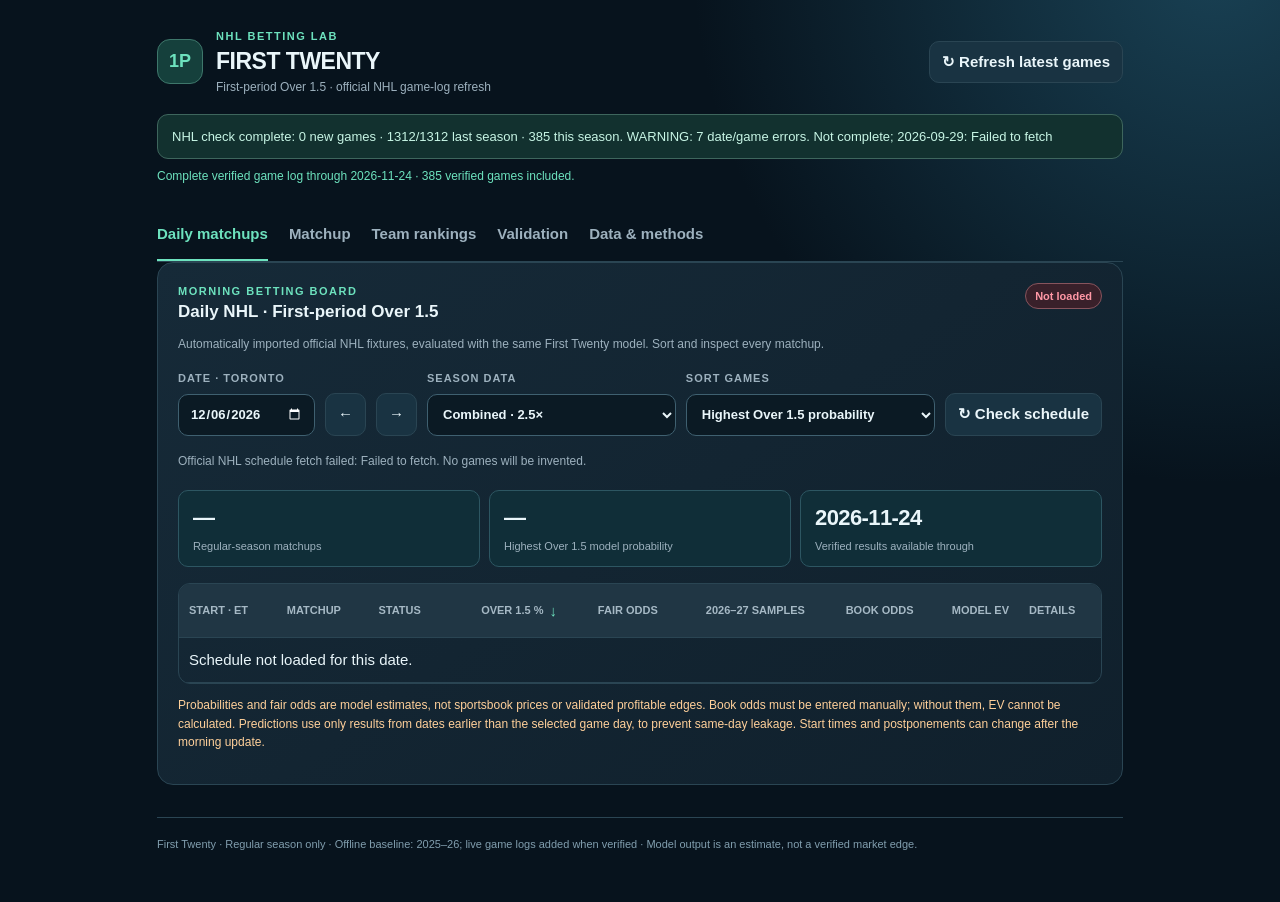
==== index.html @ 10dc9e7d "Refresh verified NHL first periods and rebuild public calculator" ====
<!doctype html><html lang="en"><head><meta charset="utf-8"><meta name="viewport" content="width=device-width,initial-scale=1"><meta name="color-scheme" content="dark"><title>First Twenty — Working NHL 1P model</title>
<style>
:root{--bg:#07131d;--panel:#142532;--panel2:#11202b;--border:#2a4553;--white:#eaf6fa;--muted:#9db1be;--mint:#6de2be;--amber:#ffd09a;--red:#ff98a6}*{box-sizing:border-box}body{margin:0;font:15px/1.5 -apple-system,BlinkMacSystemFont,Segoe UI,Arial,sans-serif;background:radial-gradient(circle at 95% -40px,#194154 0,transparent 34%),var(--bg);color:var(--white)}button,input,select{font:inherit}button{cursor:pointer}button:disabled{opacity:.5;cursor:not-allowed}.shell{max-width:1010px;margin:auto;padding:28px 22px 50px}.header{display:flex;justify-content:space-between;align-items:center;gap:16px;flex-wrap:wrap}.brand{display:flex;align-items:center;gap:13px}.mark{border:1px solid #3e776b;border-radius:13px;background:#15403c;color:var(--mint);padding:8px 11px;font-size:18px;font-weight:850}.tiny{font-size:11px;letter-spacing:1.5px;text-transform:uppercase;font-weight:750;color:var(--mint)}h1{font-size:23px;line-height:1.1;margin:4px 0;font-weight:800;letter-spacing:-.5px}h2{font-size:17px;margin:0 0 10px}h3{font-size:14px;margin:0 0 10px}.dim,.sub{color:var(--muted)}.sub{font-size:13px;margin:9px 0}.outline{border:1px solid var(--border);color:var(--white);background:#193342;border-radius:10px;padding:9px 12px;font-weight:700}.outline:hover{background:#254354}.tabs{display:flex;border-bottom:1px solid var(--border);margin-top:24px;gap:21px}.tab{background:none;border:none;color:var(--muted);padding:13px 0;border-bottom:2px solid transparent;font-weight:750}.tab.on{color:var(--mint);border-color:var(--mint)}.status{margin-top:18px;padding:12px 14px;border:1px solid #3e665d;background:#12312f;border-radius:11px;color:#c7f5e5;font-size:13px}.wrap{display:grid;grid-template-columns:1.35fr .85fr;gap:15px}.card{border:1px solid var(--border);background:linear-gradient(145deg,#162a38,#10202c);border-radius:16px;padding:20px}.label{font-size:11px;letter-spacing:1px;text-transform:uppercase;color:var(--muted);font-weight:750;margin-bottom:7px;display:block}.toolbar{display:flex;justify-content:space-between;align-items:center;gap:12px;flex-wrap:wrap;margin:18px 0 20px}.segment{display:flex;gap:4px;background:#122838;border:1px solid var(--border);padding:4px;border-radius:11px;flex-wrap:wrap}.segment button{border:none;border-radius:8px;padding:9px 14px;background:transparent;color:var(--muted);font-size:12px;font-weight:760}.segment button.on{color:var(--white);background:#365968}.chooser{display:grid;grid-template-columns:1fr 44px 1fr;gap:12px;align-items:end}.select,.input{background:#0b1a24;border:1px solid #3f6070;color:var(--white);border-radius:10px;padding:12px;min-height:48px;width:100%;font-weight:650}.swap{height:48px;border:1px solid var(--border);background:#1e3845;color:var(--mint);border-radius:10px;font-size:23px}.big{font-weight:850;line-height:1.1;font-size:68px;letter-spacing:-4px;color:var(--mint);font-variant-numeric:tabular-nums}.prob{margin:10px 0 6px}.progress{width:100%;height:7px;background:#334c5b;border-radius:4px;overflow:hidden;margin:16px 0}.progress>div{height:100%;background:var(--mint)}.metricrow{display:flex;gap:20px;justify-content:space-between;margin-top:13px}.metric{min-width:0;flex:1}.number{font-size:29px;letter-spacing:-1px;font-weight:800;font-variant-numeric:tabular-nums}.note{font-size:12px;color:var(--muted);line-height:1.6}.line{height:1px;background:var(--border);margin:17px 0}.pill{display:inline-flex;padding:4px 9px;border-radius:50px;border:1px solid #786444;background:#3f3322;color:var(--amber);font-size:11px;font-weight:750}.pill.ok{border-color:#30775d;color:var(--mint);background:#143a31}.pill.bad{border-color:#87545d;color:var(--red);background:#39202a}.teamrow{display:grid;grid-template-columns:1fr 1fr;gap:13px;margin-top:15px}.tag{border-radius:10px;background:#0e202b;border:1px solid var(--border);padding:12px}.tag strong{font-size:18px;display:block}.tag span{font-size:12px;color:var(--muted)}.book{margin-top:10px}.hint{color:var(--amber);font-size:12px;line-height:1.55;margin-top:12px}.v{display:none}.v.show{display:block}.tablewrap{overflow:auto;border-radius:12px;border:1px solid var(--border);margin-top:13px}table{border-collapse:collapse;width:100%;min-width:600px}th,td{text-align:right;border-bottom:1px solid var(--border);padding:10px 13px;white-space:nowrap}th{background:#203644;color:#a6b9c5;font-size:11px;text-transform:uppercase}th:nth-child(2),td:nth-child(2){text-align:left}td:nth-child(2){font-weight:750}tr.click:hover{background:#244251;cursor:pointer}a{color:#9adbd9}details{margin-top:15px;border:1px solid var(--border);border-radius:10px;padding:12px}summary{cursor:pointer;font-weight:700;color:#b4dfea}.dataGrid{display:grid;grid-template-columns:repeat(3,1fr);gap:12px}.metricCard{background:#112c37;padding:15px;border-radius:12px;border:1px solid var(--border)}.foot{color:#819eae;font-size:11px;border-top:1px solid var(--border);margin-top:32px;padding-top:18px}.err{color:var(--red)}.good{color:var(--mint)}.warn{color:var(--amber)}.refreshBar{height:6px;background:#304b5a;border-radius:10px;overflow:hidden;display:none}.refreshBar span{background:var(--mint);height:100%;display:block;width:0}.comparebox{margin-top:14px;background:#102b36;border:1px solid #365664;border-radius:12px;padding:13px;font-size:12px;line-height:1.9}.comparebox b{font-size:13px;color:var(--mint)}.source-list{padding-left:18px;color:var(--muted);font-size:12px}.source-list li{margin:5px 0}@media(max-width:720px){.shell{padding:17px 13px 30px}.wrap{grid-template-columns:1fr}.chooser{grid-template-columns:1fr 35px 1fr;gap:7px}.swap{width:35px}.select{font-size:12px;padding:9px 5px}.card{padding:16px}.big{font-size:59px}.dataGrid{grid-template-columns:1fr}.segment button{padding:7px 9px;font-size:11px}.tabs{gap:15px}.tab{font-size:12px}.number{font-size:26px}.teamrow{gap:8px}}


.board-head{display:flex;gap:12px;justify-content:space-between;align-items:flex-start;flex-wrap:wrap}
.board-controls{display:flex;flex-wrap:wrap;align-items:end;gap:10px;margin:16px 0}
.board-controls label{display:block;min-width:140px;flex:1}
.board-controls .select,.board-controls .input{padding:9px 11px;min-height:42px;font-size:13px}
.board-controls button{min-height:42px}
.board-controls .board-small{flex:0 0 auto;min-width:0}
.board-statrow{display:flex;gap:9px;flex-wrap:wrap;margin:16px 0}
.board-stat{background:#102e38;border:1px solid #2d5662;border-radius:10px;padding:10px 14px;flex:1;min-width:135px}
.board-stat strong{display:block;font-size:22px;letter-spacing:-.6px}
.board-stat span{font-size:11px;color:var(--muted)}
#boardTable{min-width:805px}
#boardTable th,#boardTable td{text-align:left;padding:11px 10px}
#boardTable th:nth-child(4),#boardTable th:nth-child(5),#boardTable th:nth-child(6),#boardTable th:nth-child(7),#boardTable th:nth-child(8),
#boardTable td:nth-child(4),#boardTable td:nth-child(5),#boardTable td:nth-child(6),#boardTable td:nth-child(7),#boardTable td:nth-child(8){text-align:right}
#boardTable .prob-cell{font-size:19px;font-weight:850;color:var(--mint);font-variant-numeric:tabular-nums}
#boardTable .price{color:#dff3e9;font-weight:800;font-variant-numeric:tabular-nums}
#boardTable input{width:84px;min-width:84px;min-height:36px;text-align:center;padding:5px 7px;background:#0a1c25;color:var(--white);border:1px solid #3b6475;border-radius:8px}
#boardTable .open-match{font-size:12px;padding:7px 10px}
#boardTable .matchname{font-weight:800}
#boardTable .matchname small{font-weight:450;color:var(--muted);display:block}
.board-detail{font-size:11px;color:var(--muted)}
#boardTable tr:nth-child(even){background:#112533}
#boardTable tr:hover{background:#1d3a48}
.board-feedback{min-height:22px;font-size:12px;color:var(--muted)}
.board-time{white-space:nowrap}
@media(max-width:720px){.tabs{gap:10px;overflow-x:auto;white-space:nowrap}.tab{flex-shrink:0}.board-controls{gap:8px}.board-controls label{min-width:calc(50% - 8px)}.board-stat{min-width:calc(50% - 9px)}}
#boardProbHeader .sort-header{appearance:none;background:transparent;border:0;color:inherit;font:inherit;font-weight:800;text-transform:inherit;letter-spacing:inherit;cursor:pointer;padding:7px 2px;display:inline-flex;align-items:center;justify-content:flex-end;gap:6px;width:100%;white-space:nowrap}
#boardProbHeader .sort-header:hover,#boardProbHeader .sort-header:focus-visible{color:var(--mint);text-decoration:underline;text-underline-offset:4px}
#boardProbHeader .sort-header:focus-visible{outline:2px solid var(--mint);outline-offset:3px;border-radius:3px}
#boardProbDirection{font-size:15px;line-height:1;color:var(--mint)}
</style></head><body><div class="shell">
<div class="header"><div class="brand"><div class="mark">1P</div><div><div class="tiny">NHL Betting Lab</div><h1>FIRST TWENTY</h1><div class="dim" style="font-size:12px">First-period Over 1.5 · official NHL game-log refresh</div></div></div><button id="refresh" class="outline">↻ Refresh latest games</button></div>
<div class="status" id="status">COMPLETE THROUGH 2026-11-24 · 385 verified games embedded (NHL play-by-play + checked boxscores).</div><div class="note" id="asOf" style="margin-top:8px;color:#6de2be">COMPLETE THROUGH 2026-11-24 · 385 verified games embedded (NHL play-by-play + checked boxscores).</div><div class="refreshBar" id="refreshBar"><span id="refreshFill"></span></div>
<div class="tabs"><button class="tab on" data-tab="board">Daily matchups</button><button class="tab" data-tab="match">Matchup</button><button class="tab" data-tab="ranks">Team rankings</button><button class="tab" data-tab="validate">Validation</button><button class="tab" data-tab="data">Data & methods</button></div>
<section class="v show" id="v-board">
<div class="card">
  <div class="board-head"><div><div class="tiny">Morning betting board</div><h2>Daily NHL · First-period Over 1.5</h2><div class="note">Automatically imported official NHL fixtures, evaluated with the same First Twenty model. Sort and inspect every matchup.</div></div><span class="pill ok" id="boardStatusPill">Checking schedule</span></div>
  <div class="board-controls">
    <label class="board-small"><span class="label">Date · Toronto</span><input class="input" id="boardDate" type="date" min="2026-09-29" /></label>
    <button id="boardPrev" class="outline board-small" type="button" aria-label="Previous date">←</button>
    <button id="boardNext" class="outline board-small" type="button" aria-label="Next date">→</button>
    <label><span class="label">Season data</span><select id="boardMode" class="select"><option value="combined">Combined · 2.5×</option><option value="current">2026–27 only</option><option value="last">2025–26 only</option></select></label>
    <label><span class="label">Sort games</span><select id="boardSort" class="select"><option value="prob">Highest Over 1.5 probability</option><option value="time">Puck drop (early first)</option><option value="fair">Shortest fair odds</option><option value="ev">Highest model EV (entered odds)</option><option value="probAsc">Lowest Over 1.5 probability</option></select></label>
    <button id="boardRefresh" class="outline board-small" type="button">↻ Check schedule</button>
  </div>
  <div id="boardInfo" class="board-feedback" role="status">Loading official NHL schedule…</div>
  <div class="board-statrow"><div class="board-stat"><strong id="boardCount">—</strong><span>Regular-season matchups</span></div><div class="board-stat"><strong id="boardTop">—</strong><span>Highest Over 1.5 model probability</span></div><div class="board-stat"><strong id="boardCover">—</strong><span>Verified results available through</span></div></div>
  <div class="tablewrap"><table id="boardTable"><thead><tr><th>Start · ET</th><th>Matchup</th><th>Status</th><th id="boardProbHeader" aria-sort="descending"><button type="button" id="boardProbSort" class="sort-header" aria-label="Sort Over 1.5 probability low to high" title="Click to reverse probability order">Over 1.5 % <span id="boardProbDirection" aria-hidden="true">↓</span></button></th><th>Fair odds</th><th>2026–27 samples</th><th>Book odds</th><th>Model EV</th><th>Details</th></tr></thead><tbody id="boardRows"><tr><td colspan="9">Loading…</td></tr></tbody></table></div>
  <p class="hint">Probabilities and fair odds are model estimates, not sportsbook prices or validated profitable edges. Book odds must be entered manually; without them, EV cannot be calculated. Predictions use only results from dates earlier than the selected game day, to prevent same-day leakage. Start times and postponements can change after the morning update.</p>
</div>
</section>
<section class="v" id="v-match">
<div class="toolbar"><div class="segment" id="seasons"><button data-mode="current">2026–27 only</button><button data-mode="last">2025–26 only</button><button class="on" data-mode="combined">Combined · 2.5×</button></div><span class="dim" style="font-size:12px">Verified embedded games · check the data-through date before betting</span></div>
<div class="card"><h2>Choose your matchup</h2><div class="chooser"><div><label class="label" for="away">Away team</label><select class="select" id="away"></select></div><button class="swap" id="swap" title="Swap home and away">⇄</button><div><label class="label" for="home">Home team</label><select class="select" id="home"></select></div></div></div>
<div class="wrap" style="margin-top:15px"><div class="card"><div style="display:flex;align-items:center;justify-content:space-between;gap:10px"><h2>1st period · Over 1.5</h2><span class="pill" id="typePill">Reference estimate</span></div><div class="prob"><span class="big" id="prob">—</span></div><div class="dim" style="font-size:12px">Matchup-specific estimated probability</div><div class="progress"><div id="bar" style="width:0"></div></div><div class="metricrow"><div class="metric"><div class="label">Fair American odds</div><div class="number" id="fair">—</div></div><div class="metric"><div class="label">Expected first-period goals</div><div class="number" id="lambda">—</div></div></div><div class="line"></div><div id="modelComparison" class="comparebox" aria-live="polite">Model comparison loading…</div><div id="modelEvidence" class="note" style="margin-top:9px"></div><div id="methodlabel" class="note">Based on verified first-period scoring totals.</div><div id="warning" class="hint"></div></div>
<div class="card"><h2>Compare sportsbook price</h2><label class="label" for="odds">Over 1.5 American odds</label><input class="input book" id="odds" value="-120" placeholder="e.g. -125 or +110" inputmode="text"/><div class="metricrow"><div class="metric"><div class="label">Break-even probability</div><div class="number" id="break">—</div></div><div class="metric"><div class="label">Expected return / $100 risked</div><div class="number" id="ev">—</div></div></div><div class="line"></div><span id="valuePill" class="pill">Enter odds</span><p class="note" style="margin-bottom:0">Model-implied EV is NOT a validated betting edge. The expected-goals figure comes from the scoring component, not the observed-hit correction. The model uses verified games only through its displayed cutoff; later games require a successful refresh. Do not confuse model percentages with observed hit rates.</p></div></div>
<div class="teamrow"><div class="tag"><div class="label" id="homeTitle">HOME</div><strong id="homeRate">—</strong><span id="homeDetail">1P scoring</span></div><div class="tag"><div class="label" id="awayTitle">AWAY</div><strong id="awayRate">—</strong><span id="awayDetail">1P scoring</span></div></div>
<div class="card" style="margin-top:15px"><h3>Observed 2026–27 Over 1.5 hit rates · confirmed games</h3><div id="observed" class="note">Loading…</div><div class="note" style="margin-top:8px" id="observedLast">2025–26 exact historical hit rates are not yet available.</div></div>
</section>
<section class="v" id="v-ranks"><div class="toolbar"><div><h2>Projected team tendencies</h2><div class="note">Based on first-period scoring averages, not historical Over 1.5 hit rates.</div></div><div class="segment" id="rankmodes"><button class="on" data-rank="last">2025–26</button><button data-rank="current">2026–27</button></div></div><div id="ranktable"></div></section>
<section class="v" id="v-validate"><div class="toolbar"><h2>Walk-forward validation</h2><span class="pill" id="validationStatus">Historical diagnostic</span></div><p class="sub">Each past game is predicted using only current-season games from <strong>earlier dates</strong>, plus the fixed 2025–26 scoring aggregates. Results are scored after the game. No bookmaker closing lines are included, so this does not establish betting profitability.</p><div class="dataGrid" id="validationCards"><div class="metricCard"><div class="label">Balanced hybrid</div><div class="number" id="valHybrid">—</div><div class="note">Brier score · lower is better</div></div><div class="metricCard"><div class="label">Original baseline</div><div class="number" id="valBase">—</div><div class="note">Brier score · lower is better</div></div><div class="metricCard"><div class="label">Games evaluated</div><div class="number" id="valN">—</div><div class="note">Daily-ordered forecasts</div></div></div><div class="tablewrap"><table id="valTable"><thead><tr><th>Model</th><th>Predicted hits</th><th>Brier ↓</th><th>Log loss ↓</th><th>Mean probability</th></tr></thead><tbody></tbody></table></div><p class="note" id="valNotes">Validation loads when this tab is opened.</p><h3 style="margin-top:22px">Does the Poisson goal distribution fit?</h3><p class="note">Actual first-period totals against the original model's game-by-game Poisson expectation. These are descriptive checks, not evidence of profitability.</p><div class="tablewrap"><table><thead><tr><th>Goals in 1P</th><th>Observed games</th><th>Expected games</th></tr></thead><tbody id="goalDistribution"></tbody></table></div><p class="note" id="dispersionNote"></p><details><summary>What these metrics tell us</summary><p class="note">Brier = average squared probability error, 0 is perfect. Log loss penalizes confident incorrect predictions more heavily; lower is better. Sample sizes here are small, and no independent future-season holdout exists. Better historical Brier does not guarantee profitable wagers.</p></details></section>
<section class="v" id="v-data"><div class="toolbar"><h2>Data coverage</h2><span id="coverageLabel" class="pill">Offline data available</span></div><div class="dataGrid"><div class="metricCard"><div class="label">2025–26 season aggregates</div><div class="number good">32/32</div><div class="note">All teams, 41 home + 41 away games</div></div><div class="metricCard"><div class="label">2025–26 exact game logs</div><div class="number" id="lastlogs">0/1312</div><div class="note">Required for observed hit rates</div></div><div class="metricCard"><div class="label">2026–27 verified games</div><div class="number" id="currentlogs">11</div><div class="note">Verified first-period records · 385 games</div></div></div><p class="note" id="refreshMeta">No NHL game-log update attempted in this browser.</p><p class="note" id="dataNote">The 2025–26 season includes all 1,312 reconciled individual game results, as well as verified home/away scoring totals. Current-season game records are embedded separately and refreshed by the published daily workflow.</p><button id="downloadCsv" class="outline" style="margin-right:8px">↓ Export verified game CSV</button><button id="updateAll" class="outline">↻ Recheck 2025–26 game history</button><p class="note" id="fetchNote">Full 2025–26 history is already embedded. An optional manual recheck can be attempted when the NHL feed is accessible in your browser.</p><details><summary>How these estimates are calculated</summary><p class="note">We compute each team's first-period scoring and concession rates at the correct venue. Estimated home team goals = average of home-team 1P GF/game and away-team 1P GA/game. Away expectation is the average of away-team 1P GF/game and home-team 1P GA/game. The original arithmetic Poisson model remains the baseline. The new matchup model also uses league-normalized offensive and defensive goal-rate ratios, shrunk toward the league mean. The hybrid conservatively blends 70% of the original baseline with 30% of a pseudo-game-smoothed, outcome-adjusted matchup estimate from actual first-period Over 1.5 outcomes. P(2+) = 1 − e^(−λ)(1+λ). Combined mode adds each current game at 2.5× weight versus a 2025–26 game. The 2026–27-only model uses an explicitly disclosed neutral fixed scoring prior (8 pseudo-games per score-side) because early-season sample sizes are tiny; it does not use 2025–26 team results. The Validation tab checks forecasts in calendar order; same-day scores are not available when predicting other games that day. The main displayed price uses the original arithmetic Poisson benchmark because the experimental alternatives did not demonstrate better accuracy in the 2026–27 walk-forward checks. Full 2025–26 game-by-game records are now embedded, so actual historical Over 1.5 rates are available. The hybrid remains visible as an experimental comparator. True goal totals may not be Poisson-distributed, and these prices are not proven profitable.</p></details><details><summary>Data sources</summary><p class="note">2025–26 home/away first-period goals from Hockey-Reference team situational pages cross-checked against NHL.com first-period statistics where available. Current-season and historical individual games are fetched from the NHL score and Gamecenter feeds, directly or through a public CORS proxy when needed.</p><a href="https://www.nhl.com/stats/teams?report=goalsbyperiod&reportType=season&seasonFrom=20252026&seasonTo=20252026&gameType=2" target="_blank" rel="noopener">NHL first-period statistics</a></details><p class="note">Current-season verified game-level data is embedded in the hosted site and additional data may be cached in the browser. At each opening, the app checks for new completed results, including games finished after 4 a.m. Toronto time. The model uses no Python. Closing the browser or turning off your Mac prevents updates until it is reopened.</p></section>
<div class="foot">First Twenty · Regular season only · Offline baseline: 2025–26; live game logs added when verified · Model output is an estimate, not a verified market edge.</div></div>
<script>
'use strict';
const TEAMS={"ANA":{"name":"Anaheim Ducks","hgf":40,"hga":45,"agf":27,"aga":38},"BOS":{"name":"Boston Bruins","hgf":46,"hga":26,"agf":35,"aga":43},"BUF":{"name":"Buffalo Sabres","hgf":42,"hga":34,"agf":42,"aga":43},"CGY":{"name":"Calgary Flames","hgf":35,"hga":21,"agf":24,"aga":49},"CAR":{"name":"Carolina Hurricanes","hgf":51,"hga":36,"agf":46,"aga":28},"CHI":{"name":"Chicago Blackhawks","hgf":28,"hga":38,"agf":33,"aga":34},"COL":{"name":"Colorado Avalanche","hgf":53,"hga":35,"agf":43,"aga":26},"CBJ":{"name":"Columbus Blue Jackets","hgf":51,"hga":27,"agf":32,"aga":36},"DAL":{"name":"Dallas Stars","hgf":36,"hga":31,"agf":36,"aga":30},"DET":{"name":"Detroit Red Wings","hgf":22,"hga":34,"agf":27,"aga":29},"EDM":{"name":"Edmonton Oilers","hgf":42,"hga":41,"agf":40,"aga":37},"FLA":{"name":"Florida Panthers","hgf":38,"hga":33,"agf":38,"aga":41},"LAK":{"name":"Los Angeles Kings","hgf":30,"hga":29,"agf":30,"aga":32},"MIN":{"name":"Minnesota Wild","hgf":34,"hga":38,"agf":41,"aga":28},"MTL":{"name":"Montreal Canadiens","hgf":38,"hga":36,"agf":37,"aga":34},"NSH":{"name":"Nashville Predators","hgf":38,"hga":37,"agf":29,"aga":45},"NJD":{"name":"New Jersey Devils","hgf":35,"hga":40,"agf":29,"aga":40},"NYI":{"name":"New York Islanders","hgf":35,"hga":39,"agf":29,"aga":28},"NYR":{"name":"New York Rangers","hgf":22,"hga":37,"agf":45,"aga":41},"OTT":{"name":"Ottawa Senators","hgf":34,"hga":35,"agf":44,"aga":38},"PHI":{"name":"Philadelphia Flyers","hgf":29,"hga":35,"agf":36,"aga":33},"PIT":{"name":"Pittsburgh Penguins","hgf":51,"hga":33,"agf":42,"aga":35},"SJS":{"name":"San Jose Sharks","hgf":40,"hga":43,"agf":39,"aga":46},"SEA":{"name":"Seattle Kraken","hgf":29,"hga":38,"agf":28,"aga":35},"STL":{"name":"St. Louis Blues","hgf":33,"hga":36,"agf":33,"aga":43},"TBL":{"name":"Tampa Bay Lightning","hgf":33,"hga":40,"agf":46,"aga":36},"TOR":{"name":"Toronto Maple Leafs","hgf":41,"hga":43,"agf":28,"aga":38},"UTA":{"name":"Utah Mammoth","hgf":39,"hga":34,"agf":37,"aga":31},"VAN":{"name":"Vancouver Canucks","hgf":29,"hga":39,"agf":39,"aga":48},"VGK":{"name":"Vegas Golden Knights","hgf":33,"hga":41,"agf":29,"aga":39},"WSH":{"name":"Washington Capitals","hgf":30,"hga":30,"agf":38,"aga":32},"WPG":{"name":"Winnipeg Jets","hgf":37,"hga":26,"agf":28,"aga":38}};
const SEED=[{"id":"2026-09-29_CHI_VGK","gameId":"2026020005","date":"2026-09-29","away":"CHI","home":"VGK","ap1":0,"hp1":2,"source":"archived-official-nhl-play-by-play","sourceMethods":["official-play-by-play-period-end","goal-event-reconciliation"]},{"id":"2026-09-29_FLA_CAR","gameId":"2026020001","date":"2026-09-29","away":"FLA","home":"CAR","ap1":0,"hp1":0,"source":"archived-official-nhl-play-by-play","sourceMethods":["official-play-by-play-period-end","goal-event-reconciliation"]},{"id":"2026-09-29_MTL_TOR","gameId":"2026020002","date":"2026-09-29","away":"MTL","home":"TOR","ap1":1,"hp1":1,"source":"archived-official-nhl-play-by-play","sourceMethods":["official-play-by-play-period-end","goal-event-reconciliation"]},{"id":"2026-09-29_NYR_BOS","gameId":"2026020003","date":"2026-09-29","away":"NYR","home":"BOS","ap1":0,"hp1":0,"source":"archived-official-nhl-play-by-play","sourceMethods":["official-play-by-play-period-end","goal-event-reconciliation"]},{"id":"2026-09-29_VAN_EDM","gameId":"2026020004","date":"2026-09-29","away":"VAN","home":"EDM","ap1":1,"hp1":1,"source":"archived-official-nhl-play-by-play","sourceMethods":["official-play-by-play-period-end","goal-event-reconciliation"]},{"id":"2026-09-30_LAK_COL","gameId":"2026020007","date":"2026-09-30","away":"LAK","home":"COL","ap1":1,"hp1":2,"source":"archived-official-nhl-play-by-play","sourceMethods":["official-play-by-play-period-end","goal-event-reconciliation"]},{"id":"2026-09-30_NYI_TOR","gameId":"2026020008","date":"2026-09-30","away":"NYI","home":"TOR","ap1":0,"hp1":2,"source":"archived-official-nhl-play-by-play","sourceMethods":["official-play-by-play-period-end","goal-event-reconciliation"]},{"id":"2026-09-30_PIT_PHI","gameId":"2026020006","date":"2026-09-30","away":"PIT","home":"PHI","ap1":2,"hp1":0,"source":"archived-official-nhl-play-by-play","sourceMethods":["official-play-by-play-period-end","goal-event-reconciliation"]},{"id":"2026-10-01_BUF_CBJ","gameId":"2026020011","date":"2026-10-01","away":"BUF","home":"CBJ","ap1":1,"hp1":3,"source":"archived-official-nhl-play-by-play","sourceMethods":["official-play-by-play-period-end","goal-event-reconciliation"]},{"id":"2026-10-01_CHI_UTA","gameId":"2026020013","date":"2026-10-01","away":"CHI","home":"UTA","ap1":0,"hp1":2,"source":"archived-official-nhl-play-by-play","sourceMethods":["official-play-by-play-period-end","goal-event-reconciliation"]},{"id":"2026-10-01_EDM_VAN","gameId":"2026020015","date":"2026-10-01","away":"EDM","home":"VAN","ap1":4,"hp1":0,"source":"archived-official-nhl-play-by-play","sourceMethods":["official-play-by-play-period-end","goal-event-reconciliation"]},{"id":"2026-10-01_FLA_SJS","gameId":"2026020016","date":"2026-10-01","away":"FLA","home":"SJS","ap1":0,"hp1":1,"source":"archived-official-nhl-play-by-play","sourceMethods":["official-play-by-play-period-end","goal-event-reconciliation"]},{"id":"2026-10-01_MIN_NSH","gameId":"2026020012","date":"2026-10-01","away":"MIN","home":"NSH","ap1":2,"hp1":0,"source":"archived-official-nhl-play-by-play","sourceMethods":["official-play-by-play-period-end","goal-event-reconciliation"]},{"id":"2026-10-01_PHI_NJD","gameId":"2026020009","date":"2026-10-01","away":"PHI","home":"NJD","ap1":1,"hp1":0,"source":"archived-official-nhl-play-by-play","sourceMethods":["official-play-by-play-period-end","goal-event-reconciliation"]},{"id":"2026-10-01_SEA_CGY","gameId":"2026020014","date":"2026-10-01","away":"SEA","home":"CGY","ap1":3,"hp1":0,"source":"archived-official-nhl-play-by-play","sourceMethods":["official-play-by-play-period-end","goal-event-reconciliation"]},{"id":"2026-10-01_TBL_NYR","gameId":"2026020010","date":"2026-10-01","away":"TBL","home":"NYR","ap1":0,"hp1":2,"source":"archived-official-nhl-play-by-play","sourceMethods":["official-play-by-play-period-end","goal-event-reconciliation"]},{"id":"2026-10-02_ANA_VGK","gameId":"2026020021","date":"2026-10-02","away":"ANA","home":"VGK","ap1":1,"hp1":0,"source":"archived-official-nhl-play-by-play","sourceMethods":["official-play-by-play-period-end","goal-event-reconciliation"]},{"id":"2026-10-02_BOS_WPG","gameId":"2026020019","date":"2026-10-02","away":"BOS","home":"WPG","ap1":2,"hp1":1,"source":"archived-official-nhl-play-by-play","sourceMethods":["official-play-by-play-period-end","goal-event-reconciliation"]},{"id":"2026-10-02_NYR_DET","gameId":"2026020017","date":"2026-10-02","away":"NYR","home":"DET","ap1":1,"hp1":0,"source":"archived-official-nhl-play-by-play","sourceMethods":["official-play-by-play-period-end","goal-event-reconciliation"]},{"id":"2026-10-02_STL_DAL","gameId":"2026020020","date":"2026-10-02","away":"STL","home":"DAL","ap1":1,"hp1":0,"source":"archived-official-nhl-play-by-play","sourceMethods":["official-play-by-play-period-end","goal-event-reconciliation"]},{"id":"2026-10-02_WSH_CAR","gameId":"2026020018","date":"2026-10-02","away":"WSH","home":"CAR","ap1":3,"hp1":0,"source":"archived-official-nhl-play-by-play","sourceMethods":["official-play-by-play-period-end","goal-event-reconciliation"]},{"id":"2026-10-03_BOS_MIN","gameId":"2026020031","date":"2026-10-03","away":"BOS","home":"MIN","ap1":1,"hp1":0,"source":"archived-official-nhl-play-by-play","sourceMethods":["official-play-by-play-period-end","goal-event-reconciliation"]},{"id":"2026-10-03_CAR_PHI","gameId":"2026020025","date":"2026-10-03","away":"CAR","home":"PHI","ap1":1,"hp1":1,"source":"archived-official-nhl-play-by-play","sourceMethods":["official-play-by-play-period-end","goal-event-reconciliation"]},{"id":"2026-10-03_CGY_VAN","gameId":"2026020033","date":"2026-10-03","away":"CGY","home":"VAN","ap1":1,"hp1":0,"source":"archived-official-nhl-play-by-play","sourceMethods":["official-play-by-play-period-end","goal-event-reconciliation"]},{"id":"2026-10-03_CHI_BUF","gameId":"2026020022","date":"2026-10-03","away":"CHI","home":"BUF","ap1":2,"hp1":1,"source":"archived-official-nhl-play-by-play","sourceMethods":["official-play-by-play-period-end","goal-event-reconciliation"]},{"id":"2026-10-03_DAL_NSH","gameId":"2026020030","date":"2026-10-03","away":"DAL","home":"NSH","ap1":1,"hp1":2,"source":"archived-official-nhl-play-by-play","sourceMethods":["official-play-by-play-period-end","goal-event-reconciliation"]},{"id":"2026-10-03_LAK_SJS","gameId":"2026020034","date":"2026-10-03","away":"LAK","home":"SJS","ap1":1,"hp1":0,"source":"archived-official-nhl-play-by-play","sourceMethods":["official-play-by-play-period-end","goal-event-reconciliation"]},{"id":"2026-10-03_MTL_PIT","gameId":"2026020026","date":"2026-10-03","away":"MTL","home":"PIT","ap1":1,"hp1":1,"source":"archived-official-nhl-play-by-play","sourceMethods":["official-play-by-play-period-end","goal-event-reconciliation"]},{"id":"2026-10-03_NJD_NYI","gameId":"2026020029","date":"2026-10-03","away":"NJD","home":"NYI","ap1":0,"hp1":0,"source":"archived-official-nhl-play-by-play","sourceMethods":["official-play-by-play-period-end","goal-event-reconciliation"]},{"id":"2026-10-03_OTT_TOR","gameId":"2026020023","date":"2026-10-03","away":"OTT","home":"TOR","ap1":1,"hp1":0,"source":"archived-official-nhl-play-by-play","sourceMethods":["official-play-by-play-period-end","goal-event-reconciliation"]},{"id":"2026-10-03_SEA_EDM","gameId":"2026020028","date":"2026-10-03","away":"SEA","home":"EDM","ap1":0,"hp1":1,"source":"archived-official-nhl-play-by-play","sourceMethods":["official-play-by-play-period-end","goal-event-reconciliation"]},{"id":"2026-10-03_STL_COL","gameId":"2026020032","date":"2026-10-03","away":"STL","home":"COL","ap1":0,"hp1":2,"source":"archived-official-nhl-play-by-play","sourceMethods":["official-play-by-play-period-end","goal-event-reconciliation"]},{"id":"2026-10-03_UTA_CBJ","gameId":"2026020027","date":"2026-10-03","away":"UTA","home":"CBJ","ap1":2,"hp1":0,"source":"archived-official-nhl-play-by-play","sourceMethods":["official-play-by-play-period-end","goal-event-reconciliation"]},{"id":"2026-10-03_WSH_TBL","gameId":"2026020024","date":"2026-10-03","away":"WSH","home":"TBL","ap1":0,"hp1":2,"source":"archived-official-nhl-play-by-play","sourceMethods":["official-play-by-play-period-end","goal-event-reconciliation"]},{"id":"2026-10-04_CGY_SEA","gameId":"2026020038","date":"2026-10-04","away":"CGY","home":"SEA","ap1":0,"hp1":3,"source":"archived-official-nhl-play-by-play","sourceMethods":["official-play-by-play-period-end","goal-event-reconciliation"]},{"id":"2026-10-04_FLA_ANA","gameId":"2026020037","date":"2026-10-04","away":"FLA","home":"ANA","ap1":1,"hp1":1,"source":"archived-official-nhl-play-by-play","sourceMethods":["official-play-by-play-period-end","goal-event-reconciliation"]},{"id":"2026-10-04_UTA_NYR","gameId":"2026020036","date":"2026-10-04","away":"UTA","home":"NYR","ap1":0,"hp1":1,"source":"archived-official-nhl-play-by-play","sourceMethods":["official-play-by-play-period-end","goal-event-reconciliation"]},{"id":"2026-10-04_VGK_VAN","gameId":"2026020039","date":"2026-10-04","away":"VGK","home":"VAN","ap1":0,"hp1":1,"source":"archived-official-nhl-play-by-play","sourceMethods":["official-play-by-play-period-end","goal-event-reconciliation"]},{"id":"2026-10-04_WPG_DET","gameId":"2026020035","date":"2026-10-04","away":"WPG","home":"DET","ap1":2,"hp1":0,"source":"archived-official-nhl-play-by-play","sourceMethods":["official-play-by-play-period-end","goal-event-reconciliation"]},{"id":"2026-10-05_OTT_BOS","gameId":"2026020041","date":"2026-10-05","away":"OTT","home":"BOS","ap1":2,"hp1":0,"source":"archived-official-nhl-play-by-play","sourceMethods":["official-play-by-play-period-end","goal-event-reconciliation"]},{"id":"2026-10-05_PHI_TBL","gameId":"2026020040","date":"2026-10-05","away":"PHI","home":"TBL","ap1":0,"hp1":1,"source":"archived-official-nhl-play-by-play","sourceMethods":["official-play-by-play-period-end","goal-event-reconciliation"]},{"id":"2026-10-05_SJS_DAL","gameId":"2026020043","date":"2026-10-05","away":"SJS","home":"DAL","ap1":0,"hp1":1,"source":"archived-official-nhl-play-by-play","sourceMethods":["official-play-by-play-period-end","goal-event-reconciliation"]},{"id":"2026-10-05_WPG_PIT","gameId":"2026020042","date":"2026-10-05","away":"WPG","home":"PIT","ap1":0,"hp1":0,"source":"archived-official-nhl-play-by-play","sourceMethods":["official-play-by-play-period-end","goal-event-reconciliation"]},{"id":"2026-10-06_CAR_MTL","gameId":"2026020045","date":"2026-10-06","away":"CAR","home":"MTL","ap1":2,"hp1":3,"source":"archived-official-nhl-play-by-play","sourceMethods":["official-play-by-play-period-end","goal-event-reconciliation"]},{"id":"2026-10-06_FLA_LAK","gameId":"2026020052","date":"2026-10-06","away":"FLA","home":"LAK","ap1":0,"hp1":1,"source":"archived-official-nhl-play-by-play","sourceMethods":["official-play-by-play-period-end","goal-event-reconciliation"]},{"id":"2026-10-06_MIN_BUF","gameId":"2026020049","date":"2026-10-06","away":"MIN","home":"BUF","ap1":0,"hp1":0,"source":"archived-official-nhl-play-by-play","sourceMethods":["official-play-by-play-period-end","goal-event-reconciliation"]},{"id":"2026-10-06_NSH_TOR","gameId":"2026020044","date":"2026-10-06","away":"NSH","home":"TOR","ap1":2,"hp1":0,"source":"archived-official-nhl-play-by-play","sourceMethods":["official-play-by-play-period-end","goal-event-reconciliation"]},{"id":"2026-10-06_NYI_NYR","gameId":"2026020048","date":"2026-10-06","away":"NYI","home":"NYR","ap1":0,"hp1":1,"source":"archived-official-nhl-play-by-play","sourceMethods":["official-play-by-play-period-end","goal-event-reconciliation"]},{"id":"2026-10-06_OTT_DET","gameId":"2026020046","date":"2026-10-06","away":"OTT","home":"DET","ap1":1,"hp1":2,"source":"archived-official-nhl-play-by-play","sourceMethods":["official-play-by-play-period-end","goal-event-reconciliation"]},{"id":"2026-10-06_STL_CHI","gameId":"2026020050","date":"2026-10-06","away":"STL","home":"CHI","ap1":1,"hp1":0,"source":"archived-official-nhl-play-by-play","sourceMethods":["official-play-by-play-period-end","goal-event-reconciliation"]},{"id":"2026-10-06_UTA_NJD","gameId":"2026020047","date":"2026-10-06","away":"UTA","home":"NJD","ap1":1,"hp1":1,"source":"archived-official-nhl-play-by-play","sourceMethods":["official-play-by-play-period-end","goal-event-reconciliation"]},{"id":"2026-10-06_VGK_SEA","gameId":"2026020051","date":"2026-10-06","away":"VGK","home":"SEA","ap1":2,"hp1":0,"source":"archived-official-nhl-play-by-play","sourceMethods":["official-play-by-play-period-end","goal-event-reconciliation"]},{"id":"2026-10-07_COL_WPG","gameId":"2026020054","date":"2026-10-07","away":"COL","home":"WPG","ap1":0,"hp1":0,"source":"archived-official-nhl-play-by-play","sourceMethods":["official-play-by-play-period-end","goal-event-reconciliation"]},{"id":"2026-10-07_EDM_ANA","gameId":"2026020055","date":"2026-10-07","away":"EDM","home":"ANA","ap1":0,"hp1":2,"source":"archived-official-nhl-play-by-play","sourceMethods":["official-play-by-play-period-end","goal-event-reconciliation"]},{"id":"2026-10-07_PIT_WSH","gameId":"2026020053","date":"2026-10-07","away":"PIT","home":"WSH","ap1":1,"hp1":2,"source":"archived-official-nhl-play-by-play","sourceMethods":["official-play-by-play-period-end","goal-event-reconciliation"]},{"id":"2026-10-08_CHI_NYI","gameId":"2026020062","date":"2026-10-08","away":"CHI","home":"NYI","ap1":0,"hp1":1,"source":"archived-official-nhl-play-by-play","sourceMethods":["official-play-by-play-period-end","goal-event-reconciliation"]},{"id":"2026-10-08_COL_CGY","gameId":"2026020064","date":"2026-10-08","away":"COL","home":"CGY","ap1":1,"hp1":1,"source":"archived-official-nhl-play-by-play","sourceMethods":["official-play-by-play-period-end","goal-event-reconciliation"]},{"id":"2026-10-08_DAL_BUF","gameId":"2026020057","date":"2026-10-08","away":"DAL","home":"BUF","ap1":1,"hp1":0,"source":"archived-official-nhl-play-by-play","sourceMethods":["official-play-by-play-period-end","goal-event-reconciliation"]},{"id":"2026-10-08_MIN_TBL","gameId":"2026020060","date":"2026-10-08","away":"MIN","home":"TBL","ap1":0,"hp1":2,"source":"archived-official-nhl-play-by-play","sourceMethods":["official-play-by-play-period-end","goal-event-reconciliation"]},{"id":"2026-10-08_NSH_MTL","gameId":"2026020058","date":"2026-10-08","away":"NSH","home":"MTL","ap1":0,"hp1":0,"source":"archived-official-nhl-play-by-play","sourceMethods":["official-play-by-play-period-end","goal-event-reconciliation"]},{"id":"2026-10-08_PHI_OTT","gameId":"2026020059","date":"2026-10-08","away":"PHI","home":"OTT","ap1":0,"hp1":1,"source":"archived-official-nhl-play-by-play","sourceMethods":["official-play-by-play-period-end","goal-event-reconciliation"]},{"id":"2026-10-08_SJS_STL","gameId":"2026020063","date":"2026-10-08","away":"SJS","home":"STL","ap1":0,"hp1":1,"source":"archived-official-nhl-play-by-play","sourceMethods":["official-play-by-play-period-end","goal-event-reconciliation"]},{"id":"2026-10-08_TOR_VGK","gameId":"2026020065","date":"2026-10-08","away":"TOR","home":"VGK","ap1":3,"hp1":1,"source":"archived-official-nhl-play-by-play","sourceMethods":["official-play-by-play-period-end","goal-event-reconciliation"]},{"id":"2026-10-08_UTA_BOS","gameId":"2026020056","date":"2026-10-08","away":"UTA","home":"BOS","ap1":0,"hp1":3,"source":"archived-official-nhl-play-by-play","sourceMethods":["official-play-by-play-period-end","goal-event-reconciliation"]},{"id":"2026-10-08_VAN_CAR","gameId":"2026020061","date":"2026-10-08","away":"VAN","home":"CAR","ap1":0,"hp1":3,"source":"archived-official-nhl-play-by-play","sourceMethods":["official-play-by-play-period-end","goal-event-reconciliation"]},{"id":"2026-10-09_ANA_WPG","gameId":"2026020069","date":"2026-10-09","away":"ANA","home":"WPG","ap1":1,"hp1":0,"source":"archived-official-nhl-play-by-play","sourceMethods":["official-play-by-play-period-end","goal-event-reconciliation"]},{"id":"2026-10-09_NYR_WSH","gameId":"2026020067","date":"2026-10-09","away":"NYR","home":"WSH","ap1":1,"hp1":0,"source":"archived-official-nhl-play-by-play","sourceMethods":["official-play-by-play-period-end","goal-event-reconciliation"]},{"id":"2026-10-09_PIT_CBJ","gameId":"2026020068","date":"2026-10-09","away":"PIT","home":"CBJ","ap1":0,"hp1":1,"source":"archived-official-nhl-play-by-play","sourceMethods":["official-play-by-play-period-end","goal-event-reconciliation"]},{"id":"2026-10-09_SEA_DET","gameId":"2026020066","date":"2026-10-09","away":"SEA","home":"DET","ap1":1,"hp1":1,"source":"archived-official-nhl-play-by-play","sourceMethods":["official-play-by-play-period-end","goal-event-reconciliation"]},{"id":"2026-10-10_ANA_CGY","gameId":"2026020082","date":"2026-10-10","away":"ANA","home":"CGY","ap1":2,"hp1":1,"source":"archived-official-nhl-play-by-play","sourceMethods":["official-play-by-play-period-end","goal-event-reconciliation"]},{"id":"2026-10-10_CAR_CHI","gameId":"2026020078","date":"2026-10-10","away":"CAR","home":"CHI","ap1":1,"hp1":0,"source":"archived-official-nhl-play-by-play","sourceMethods":["official-play-by-play-period-end","goal-event-reconciliation"]},{"id":"2026-10-10_CBJ_STL","gameId":"2026020079","date":"2026-10-10","away":"CBJ","home":"STL","ap1":2,"hp1":0,"source":"archived-official-nhl-play-by-play","sourceMethods":["official-play-by-play-period-end","goal-event-reconciliation"]},{"id":"2026-10-10_DAL_PIT","gameId":"2026020077","date":"2026-10-10","away":"DAL","home":"PIT","ap1":0,"hp1":0,"source":"archived-official-nhl-play-by-play","sourceMethods":["official-play-by-play-period-end","goal-event-reconciliation"]},{"id":"2026-10-10_DET_MTL","gameId":"2026020075","date":"2026-10-10","away":"DET","home":"MTL","ap1":0,"hp1":0,"source":"archived-official-nhl-play-by-play","sourceMethods":["official-play-by-play-period-end","goal-event-reconciliation"]},{"id":"2026-10-10_EDM_SJS","gameId":"2026020072","date":"2026-10-10","away":"EDM","home":"SJS","ap1":1,"hp1":0,"source":"archived-official-nhl-play-by-play","sourceMethods":["official-play-by-play-period-end","goal-event-reconciliation"]},{"id":"2026-10-10_LAK_VGK","gameId":"2026020083","date":"2026-10-10","away":"LAK","home":"VGK","ap1":0,"hp1":0,"source":"archived-official-nhl-play-by-play","sourceMethods":["official-play-by-play-period-end","goal-event-reconciliation"]},{"id":"2026-10-10_MIN_FLA","gameId":"2026020073","date":"2026-10-10","away":"MIN","home":"FLA","ap1":2,"hp1":0,"source":"archived-official-nhl-play-by-play","sourceMethods":["official-play-by-play-period-end","goal-event-reconciliation"]},{"id":"2026-10-10_NSH_OTT","gameId":"2026020076","date":"2026-10-10","away":"NSH","home":"OTT","ap1":2,"hp1":0,"source":"archived-official-nhl-play-by-play","sourceMethods":["official-play-by-play-period-end","goal-event-reconciliation"]},{"id":"2026-10-10_PHI_BOS","gameId":"2026020070","date":"2026-10-10","away":"PHI","home":"BOS","ap1":0,"hp1":1,"source":"archived-official-nhl-play-by-play","sourceMethods":["official-play-by-play-period-end","goal-event-reconciliation"]},{"id":"2026-10-10_TBL_NYI","gameId":"2026020081","date":"2026-10-10","away":"TBL","home":"NYI","ap1":2,"hp1":0,"source":"archived-official-nhl-play-by-play","sourceMethods":["official-play-by-play-period-end","goal-event-reconciliation"]},{"id":"2026-10-10_TOR_COL","gameId":"2026020080","date":"2026-10-10","away":"TOR","home":"COL","ap1":1,"hp1":2,"source":"archived-official-nhl-play-by-play","sourceMethods":["official-play-by-play-period-end","goal-event-reconciliation"]},{"id":"2026-10-10_UTA_BUF","gameId":"2026020074","date":"2026-10-10","away":"UTA","home":"BUF","ap1":1,"hp1":1,"source":"archived-official-nhl-play-by-play","sourceMethods":["official-play-by-play-period-end","goal-event-reconciliation"]},{"id":"2026-10-10_VAN_NJD","gameId":"2026020071","date":"2026-10-10","away":"VAN","home":"NJD","ap1":1,"hp1":2,"source":"archived-official-nhl-play-by-play","sourceMethods":["official-play-by-play-period-end","goal-event-reconciliation"]},{"id":"2026-10-11_CAR_PHI","gameId":"2026020086","date":"2026-10-11","away":"CAR","home":"PHI","ap1":0,"hp1":0,"source":"archived-official-nhl-play-by-play","sourceMethods":["official-play-by-play-period-end","goal-event-reconciliation"]},{"id":"2026-10-11_SEA_WSH","gameId":"2026020084","date":"2026-10-11","away":"SEA","home":"WSH","ap1":2,"hp1":2,"source":"archived-official-nhl-play-by-play","sourceMethods":["official-play-by-play-period-end","goal-event-reconciliation"]},{"id":"2026-10-11_VAN_NYR","gameId":"2026020085","date":"2026-10-11","away":"VAN","home":"NYR","ap1":1,"hp1":1,"source":"archived-official-nhl-play-by-play","sourceMethods":["official-play-by-play-period-end","goal-event-reconciliation"]},{"id":"2026-10-12_FLA_BUF","gameId":"2026020087","date":"2026-10-12","away":"FLA","home":"BUF","ap1":1,"hp1":2,"source":"archived-official-nhl-play-by-play","sourceMethods":["official-play-by-play-period-end","goal-event-reconciliation"]},{"id":"2026-10-12_OTT_NJD","gameId":"2026020088","date":"2026-10-12","away":"OTT","home":"NJD","ap1":0,"hp1":0,"source":"archived-official-nhl-play-by-play","sourceMethods":["official-play-by-play-period-end","goal-event-reconciliation"]},{"id":"2026-10-12_VGK_MIN","gameId":"2026020089","date":"2026-10-12","away":"VGK","home":"MIN","ap1":0,"hp1":3,"source":"archived-official-nhl-play-by-play","sourceMethods":["official-play-by-play-period-end","goal-event-reconciliation"]},{"id":"2026-10-13_BOS_SJS","date":"2026-10-13","away":"BOS","home":"SJS","ap1":2,"hp1":1,"source":"cbs-period-boxscore","sourceUrl":"https://www.cbssports.com/nhl/scoreboard/20261013/"},{"id":"2026-10-13_BUF_MTL","date":"2026-10-13","away":"BUF","home":"MTL","ap1":1,"hp1":1,"source":"cbs-period-boxscore","sourceUrl":"https://www.cbssports.com/nhl/scoreboard/20261013/"},{"id":"2026-10-13_CGY_ANA","date":"2026-10-13","away":"CGY","home":"ANA","ap1":1,"hp1":2,"source":"cbs-period-boxscore","sourceUrl":"https://www.cbssports.com/nhl/scoreboard/20261013/"},{"id":"2026-10-13_COL_DAL","date":"2026-10-13","away":"COL","home":"DAL","ap1":1,"hp1":1,"source":"cbs-period-boxscore","sourceUrl":"https://www.cbssports.com/nhl/scoreboard/20261013/"},{"id":"2026-10-13_EDM_LAK","date":"2026-10-13","away":"EDM","home":"LAK","ap1":3,"hp1":0,"source":"cbs-period-boxscore","sourceUrl":"https://www.cbssports.com/nhl/scoreboard/20261013/"},{"id":"2026-10-13_FLA_CBJ","date":"2026-10-13","away":"FLA","home":"CBJ","ap1":0,"hp1":1,"source":"cbs-period-boxscore","sourceUrl":"https://www.cbssports.com/nhl/scoreboard/20261013/"},{"id":"2026-10-13_MIN_WPG","date":"2026-10-13","away":"MIN","home":"WPG","ap1":2,"hp1":2,"source":"cbs-period-boxscore","sourceUrl":"https://www.cbssports.com/nhl/scoreboard/20261013/"},{"id":"2026-10-13_NJD_DET","date":"2026-10-13","away":"NJD","home":"DET","ap1":1,"hp1":1,"source":"cbs-period-boxscore","sourceUrl":"https://www.cbssports.com/nhl/scoreboard/20261013/"},{"id":"2026-10-13_PIT_CHI","date":"2026-10-13","away":"PIT","home":"CHI","ap1":1,"hp1":2,"source":"cbs-period-boxscore","sourceUrl":"https://www.cbssports.com/nhl/scoreboard/20261013/"},{"id":"2026-10-13_SEA_PHI","date":"2026-10-13","away":"SEA","home":"PHI","ap1":1,"hp1":0,"source":"cbs-period-boxscore","sourceUrl":"https://www.cbssports.com/nhl/scoreboard/20261013/"},{"id":"2026-10-13_STL_OTT","date":"2026-10-13","away":"STL","home":"OTT","ap1":1,"hp1":0,"source":"cbs-period-boxscore","sourceUrl":"https://www.cbssports.com/nhl/scoreboard/20261013/"},{"id":"2026-10-13_TBL_NYR","date":"2026-10-13","away":"TBL","home":"NYR","ap1":1,"hp1":2,"source":"cbs-period-boxscore","sourceUrl":"https://www.cbssports.com/nhl/scoreboard/20261013/"},{"id":"2026-10-13_TOR_UTA","date":"2026-10-13","away":"TOR","home":"UTA","ap1":0,"hp1":1,"source":"cbs-period-boxscore","sourceUrl":"https://www.cbssports.com/nhl/scoreboard/20261013/"},{"id":"2026-10-13_VAN_NYI","date":"2026-10-13","away":"VAN","home":"NYI","ap1":0,"hp1":2,"source":"cbs-period-boxscore","sourceUrl":"https://www.cbssports.com/nhl/scoreboard/20261013/"},{"id":"2026-10-13_VGK_NSH","date":"2026-10-13","away":"VGK","home":"NSH","ap1":2,"hp1":1,"source":"cbs-period-boxscore","sourceUrl":"https://www.cbssports.com/nhl/scoreboard/20261013/"},{"id":"2026-10-13_WSH_CAR","date":"2026-10-13","away":"WSH","home":"CAR","ap1":1,"hp1":0,"source":"cbs-period-boxscore","sourceUrl":"https://www.cbssports.com/nhl/scoreboard/20261013/"},{"id":"2026-10-14_DAL_COL","date":"2026-10-14","away":"DAL","home":"COL","ap1":0,"hp1":0,"source":"cbs-period-boxscore","sourceUrl":"https://www.cbssports.com/nhl/scoreboard/20261014/"},{"id":"2026-10-14_MTL_WSH","date":"2026-10-14","away":"MTL","home":"WSH","ap1":2,"hp1":2,"source":"cbs-period-boxscore","sourceUrl":"https://www.cbssports.com/nhl/scoreboard/20261014/"},{"id":"2026-10-15_BUF_TOR","date":"2026-10-15","away":"BUF","home":"TOR","ap1":1,"hp1":2,"source":"cbs-period-boxscore","sourceUrl":"https://www.cbssports.com/nhl/scoreboard/20261015/"},{"id":"2026-10-15_CGY_VGK","date":"2026-10-15","away":"CGY","home":"VGK","ap1":0,"hp1":2,"source":"cbs-period-boxscore","sourceUrl":"https://www.cbssports.com/nhl/scoreboard/20261015/"},{"id":"2026-10-15_NYI_OTT","date":"2026-10-15","away":"NYI","home":"OTT","ap1":1,"hp1":0,"source":"cbs-period-boxscore","sourceUrl":"https://www.cbssports.com/nhl/scoreboard/20261015/"},{"id":"2026-10-15_NYR_NJD","date":"2026-10-15","away":"NYR","home":"NJD","ap1":0,"hp1":1,"source":"cbs-period-boxscore","sourceUrl":"https://www.cbssports.com/nhl/scoreboard/20261015/"},{"id":"2026-10-15_PHI_DET","date":"2026-10-15","away":"PHI","home":"DET","ap1":1,"hp1":0,"source":"cbs-period-boxscore","sourceUrl":"https://www.cbssports.com/nhl/scoreboard/20261015/"},{"id":"2026-10-15_SEA_TBL","date":"2026-10-15","away":"SEA","home":"TBL","ap1":1,"hp1":1,"source":"cbs-period-boxscore","sourceUrl":"https://www.cbssports.com/nhl/scoreboard/20261015/"},{"id":"2026-10-15_SJS_NSH","date":"2026-10-15","away":"SJS","home":"NSH","ap1":1,"hp1":0,"source":"cbs-period-boxscore","sourceUrl":"https://www.cbssports.com/nhl/scoreboard/20261015/"},{"id":"2026-10-15_STL_MIN","date":"2026-10-15","away":"STL","home":"MIN","ap1":1,"hp1":2,"source":"cbs-period-boxscore","sourceUrl":"https://www.cbssports.com/nhl/scoreboard/20261015/"},{"id":"2026-10-15_UTA_EDM","date":"2026-10-15","away":"UTA","home":"EDM","ap1":1,"hp1":0,"source":"cbs-period-boxscore","sourceUrl":"https://www.cbssports.com/nhl/scoreboard/20261015/"},{"id":"2026-10-15_VAN_FLA","date":"2026-10-15","away":"VAN","home":"FLA","ap1":2,"hp1":0,"source":"cbs-period-boxscore","sourceUrl":"https://www.cbssports.com/nhl/scoreboard/20261015/"},{"id":"2026-10-15_WPG_CHI","date":"2026-10-15","away":"WPG","home":"CHI","ap1":1,"hp1":3,"source":"cbs-period-boxscore","sourceUrl":"https://www.cbssports.com/nhl/scoreboard/20261015/"},{"id":"2026-10-16_BOS_ANA","date":"2026-10-16","away":"BOS","home":"ANA","ap1":0,"hp1":2,"source":"cbs-period-boxscore","sourceUrl":"https://www.cbssports.com/nhl/scoreboard/20261016/"},{"id":"2026-10-16_PIT_COL","date":"2026-10-16","away":"PIT","home":"COL","ap1":2,"hp1":1,"source":"cbs-period-boxscore","sourceUrl":"https://www.cbssports.com/nhl/scoreboard/20261016/"},{"id":"2026-10-17_BOS_LAK","date":"2026-10-17","away":"BOS","home":"LAK","ap1":0,"hp1":1,"source":"cbs-period-boxscore","sourceUrl":"https://www.cbssports.com/nhl/scoreboard/20261017/"},{"id":"2026-10-17_BUF_MTL","date":"2026-10-17","away":"BUF","home":"MTL","ap1":1,"hp1":2,"source":"cbs-period-boxscore","sourceUrl":"https://www.cbssports.com/nhl/scoreboard/20261017/"},{"id":"2026-10-17_CAR_WPG","date":"2026-10-17","away":"CAR","home":"WPG","ap1":0,"hp1":0,"source":"cbs-period-boxscore","sourceUrl":"https://www.cbssports.com/nhl/scoreboard/20261017/"},{"id":"2026-10-17_DAL_CHI","date":"2026-10-17","away":"DAL","home":"CHI","ap1":0,"hp1":0,"source":"hockey-reference-boxscore","sourceUrl":"https://www.hockey-reference.com/boxscores/202610170CHI.html","crossCheckSources":["https://www.cbssports.com/nhl/scoreboard/20261017/"]},{"id":"2026-10-17_EDM_UTA","date":"2026-10-17","away":"EDM","home":"UTA","ap1":3,"hp1":0,"source":"cbs-period-boxscore","sourceUrl":"https://www.cbssports.com/nhl/scoreboard/20261017/"},{"id":"2026-10-17_NJD_WSH","date":"2026-10-17","away":"NJD","home":"WSH","ap1":1,"hp1":1,"source":"cbs-period-boxscore","sourceUrl":"https://www.cbssports.com/nhl/scoreboard/20261017/"},{"id":"2026-10-17_NYI_TOR","date":"2026-10-17","away":"NYI","home":"TOR","ap1":1,"hp1":0,"source":"cbs-period-boxscore","sourceUrl":"https://www.cbssports.com/nhl/scoreboard/20261017/"},{"id":"2026-10-17_NYR_CBJ","date":"2026-10-17","away":"NYR","home":"CBJ","ap1":0,"hp1":0,"source":"hockey-reference-boxscore","sourceUrl":"https://www.hockey-reference.com/boxscores/202610170CBJ.html","crossCheckSources":["https://www.cbssports.com/nhl/scoreboard/20261017/"]},{"id":"2026-10-17_OTT_PHI","date":"2026-10-17","away":"OTT","home":"PHI","ap1":0,"hp1":0,"source":"hockey-reference-boxscore","sourceUrl":"https://www.hockey-reference.com/boxscores/202610170PHI.html","crossCheckSources":["https://www.cbssports.com/nhl/scoreboard/20261017/"]},{"id":"2026-10-17_PIT_VGK","date":"2026-10-17","away":"PIT","home":"VGK","ap1":0,"hp1":3,"source":"cbs-period-boxscore","sourceUrl":"https://www.cbssports.com/nhl/scoreboard/20261017/"},{"id":"2026-10-17_SEA_FLA","date":"2026-10-17","away":"SEA","home":"FLA","ap1":1,"hp1":3,"source":"hockey-reference-boxscore","sourceUrl":"https://www.hockey-reference.com/boxscores/202610170FLA.html","crossCheckSources":["https://www.cbssports.com/nhl/scoreboard/20261017/"]},{"id":"2026-10-17_SJS_DET","date":"2026-10-17","away":"SJS","home":"DET","ap1":1,"hp1":1,"source":"hockey-reference-boxscore","sourceUrl":"https://www.hockey-reference.com/boxscores/202610170DET.html","crossCheckSources":["https://www.cbssports.com/nhl/scoreboard/20261017/"]},{"id":"2026-10-17_STL_NSH","date":"2026-10-17","away":"STL","home":"NSH","ap1":1,"hp1":2,"source":"cbs-period-boxscore","sourceUrl":"https://www.cbssports.com/nhl/scoreboard/20261017/"},{"id":"2026-10-17_VAN_TBL","date":"2026-10-17","away":"VAN","home":"TBL","ap1":1,"hp1":0,"source":"cbs-period-boxscore","sourceUrl":"https://www.cbssports.com/nhl/scoreboard/20261017/"},{"id":"2026-10-18_CAR_CGY","date":"2026-10-18","away":"CAR","home":"CGY","ap1":0,"hp1":0,"source":"hockey-reference-boxscore","sourceUrl":"https://www.hockey-reference.com/boxscores/202610180CGY.html","crossCheckSources":["https://www.cbssports.com/nhl/scoreboard/20261018/"]},{"id":"2026-10-18_CBJ_MIN","date":"2026-10-18","away":"CBJ","home":"MIN","ap1":1,"hp1":1,"source":"hockey-reference-boxscore","sourceUrl":"https://www.hockey-reference.com/boxscores/202610180MIN.html","crossCheckSources":["https://www.cbssports.com/nhl/scoreboard/20261018/"]},{"id":"2026-10-19_ANA_NYR","gameId":"2026020137","date":"2026-10-19","away":"ANA","home":"NYR","hp1":1,"ap1":0,"source":"nhl-official","sourceMethods":["score","gamecenter"]},{"id":"2026-10-19_COL_PHI","gameId":"2026020138","date":"2026-10-19","away":"COL","home":"PHI","hp1":1,"ap1":0,"source":"nhl-official","sourceMethods":["score","gamecenter"]},{"id":"2026-10-19_PIT_UTA","gameId":"2026020140","date":"2026-10-19","away":"PIT","home":"UTA","hp1":2,"ap1":1,"source":"nhl-official","sourceMethods":["score","gamecenter"]},{"id":"2026-10-19_SJS_TOR","gameId":"2026020139","date":"2026-10-19","away":"SJS","home":"TOR","hp1":0,"ap1":1,"source":"nhl-official","sourceMethods":["score","gamecenter"]},{"id":"2026-10-20_ANA_NYI","gameId":"2026020143","date":"2026-10-20","away":"ANA","home":"NYI","hp1":3,"ap1":1,"source":"nhl-official","sourceMethods":["score","gamecenter"]},{"id":"2026-10-20_BOS_DAL","gameId":"2026020147","date":"2026-10-20","away":"BOS","home":"DAL","hp1":0,"ap1":1,"source":"nhl-official","sourceMethods":["score","gamecenter"]},{"id":"2026-10-20_CAR_VAN","gameId":"2026020150","date":"2026-10-20","away":"CAR","home":"VAN","hp1":2,"ap1":2,"source":"nhl-official","sourceMethods":["score","gamecenter"]},{"id":"2026-10-20_COL_NJD","gameId":"2026020142","date":"2026-10-20","away":"COL","home":"NJD","hp1":1,"ap1":1,"source":"nhl-official","sourceMethods":["score","gamecenter"]},{"id":"2026-10-20_DET_SEA","gameId":"2026020149","date":"2026-10-20","away":"DET","home":"SEA","hp1":1,"ap1":0,"source":"nhl-official","sourceMethods":["gamecenter"]},{"id":"2026-10-20_LAK_WSH","gameId":"2026020144","date":"2026-10-20","away":"LAK","home":"WSH","hp1":2,"ap1":2,"source":"nhl-official","sourceMethods":["score","gamecenter"]},{"id":"2026-10-20_MIN_EDM","gameId":"2026020148","date":"2026-10-20","away":"MIN","home":"EDM","hp1":1,"ap1":1,"source":"nhl-official","sourceMethods":["score","gamecenter"]},{"id":"2026-10-20_SJS_MTL","gameId":"2026020141","date":"2026-10-20","away":"SJS","home":"MTL","hp1":1,"ap1":1,"source":"nhl-official","sourceMethods":["score","gamecenter"]},{"id":"2026-10-20_TBL_VGK","gameId":"2026020151","date":"2026-10-20","away":"TBL","home":"VGK","hp1":2,"ap1":2,"source":"nhl-official","sourceMethods":["score","gamecenter"]},{"id":"2026-10-20_TOR_CBJ","gameId":"2026020145","date":"2026-10-20","away":"TOR","home":"CBJ","hp1":1,"ap1":1,"source":"nhl-official","sourceMethods":["score","gamecenter"]},{"id":"2026-10-20_WPG_STL","gameId":"2026020146","date":"2026-10-20","away":"WPG","home":"STL","hp1":1,"ap1":0,"source":"nhl-official","sourceMethods":["score","gamecenter"]},{"id":"2026-10-21_FLA_OTT","gameId":"2026020153","date":"2026-10-21","away":"FLA","home":"OTT","hp1":1,"ap1":1,"source":"nhl-official","sourceMethods":["score","gamecenter"]},{"id":"2026-10-21_PHI_BUF","gameId":"2026020152","date":"2026-10-21","away":"PHI","home":"BUF","hp1":0,"ap1":2,"source":"nhl-official","sourceMethods":["score","gamecenter"]},{"id":"2026-10-22_ANA_NJD","gameId":"2026020157","date":"2026-10-22","away":"ANA","home":"NJD","hp1":2,"ap1":0,"source":"nhl-official","sourceMethods":["score","gamecenter"]},{"id":"2026-10-22_CAR_EDM","gameId":"2026020163","date":"2026-10-22","away":"CAR","home":"EDM","hp1":1,"ap1":1,"source":"nhl-official","sourceMethods":["gamecenter"]},{"id":"2026-10-22_DET_VAN","gameId":"2026020165","date":"2026-10-22","away":"DET","home":"VAN","hp1":1,"ap1":3,"source":"nhl-official","sourceMethods":["score","gamecenter"]},{"id":"2026-10-22_FLA_PIT","gameId":"2026020158","date":"2026-10-22","away":"FLA","home":"PIT","hp1":1,"ap1":0,"source":"nhl-official","sourceMethods":["score","gamecenter"]},{"id":"2026-10-22_LAK_NYI","gameId":"2026020159","date":"2026-10-22","away":"LAK","home":"NYI","hp1":0,"ap1":2,"source":"nhl-official","sourceMethods":["score","gamecenter"]},{"id":"2026-10-22_MIN_CGY","gameId":"2026020162","date":"2026-10-22","away":"MIN","home":"CGY","hp1":2,"ap1":0,"source":"nhl-official","sourceMethods":["score","gamecenter"]},{"id":"2026-10-22_NSH_BOS","gameId":"2026020154","date":"2026-10-22","away":"NSH","home":"BOS","hp1":2,"ap1":0,"source":"nhl-official","sourceMethods":["score","gamecenter"]},{"id":"2026-10-22_NYR_TOR","gameId":"2026020155","date":"2026-10-22","away":"NYR","home":"TOR","hp1":2,"ap1":1,"source":"nhl-official","sourceMethods":["score","gamecenter"]},{"id":"2026-10-22_SJS_OTT","gameId":"2026020156","date":"2026-10-22","away":"SJS","home":"OTT","hp1":1,"ap1":1,"source":"nhl-official","sourceMethods":["score","gamecenter"]},{"id":"2026-10-22_UTA_SEA","gameId":"2026020164","date":"2026-10-22","away":"UTA","home":"SEA","hp1":2,"ap1":1,"source":"nhl-official","sourceMethods":["score","gamecenter"]},{"id":"2026-10-22_VGK_STL","gameId":"2026020160","date":"2026-10-22","away":"VGK","home":"STL","hp1":2,"ap1":0,"source":"nhl-official","sourceMethods":["score","gamecenter"]},{"id":"2026-10-22_WPG_DAL","gameId":"2026020161","date":"2026-10-22","away":"WPG","home":"DAL","hp1":0,"ap1":0,"source":"nhl-official","sourceMethods":["score","gamecenter"]},{"id":"2026-10-23_MTL_CHI","gameId":"2026020166","date":"2026-10-23","away":"MTL","home":"CHI","hp1":1,"ap1":1,"source":"nhl-official","sourceMethods":["score","gamecenter"]},{"id":"2026-10-23_TBL_COL","gameId":"2026020167","date":"2026-10-23","away":"TBL","home":"COL","hp1":2,"ap1":0,"source":"nhl-official","sourceMethods":["score","gamecenter"]},{"id":"2026-10-24_ANA_PHI","gameId":"2026020168","date":"2026-10-24","away":"ANA","home":"PHI","hp1":2,"ap1":0,"source":"nhl-official","sourceMethods":["score","gamecenter"]},{"id":"2026-10-24_BUF_WSH","gameId":"2026020173","date":"2026-10-24","away":"BUF","home":"WSH","hp1":1,"ap1":2,"source":"nhl-official","sourceMethods":["score","gamecenter"]},{"id":"2026-10-24_CAR_STL","gameId":"2026020175","date":"2026-10-24","away":"CAR","home":"STL","hp1":0,"ap1":0,"source":"nhl-official","sourceMethods":["score","gamecenter"]},{"id":"2026-10-24_DET_CGY","gameId":"2026020178","date":"2026-10-24","away":"DET","home":"CGY","hp1":1,"ap1":0,"source":"nhl-official","sourceMethods":["score","gamecenter"]},{"id":"2026-10-24_LAK_NJD","gameId":"2026020169","date":"2026-10-24","away":"LAK","home":"NJD","hp1":0,"ap1":0,"source":"nhl-official","sourceMethods":["score","gamecenter"]},{"id":"2026-10-24_MIN_SEA","gameId":"2026020179","date":"2026-10-24","away":"MIN","home":"SEA","hp1":1,"ap1":1,"source":"nhl-official","sourceMethods":["score","gamecenter"]},{"id":"2026-10-24_NSH_PIT","gameId":"2026020172","date":"2026-10-24","away":"NSH","home":"PIT","hp1":0,"ap1":1,"source":"nhl-official","sourceMethods":["score","gamecenter"]},{"id":"2026-10-24_NYR_OTT","gameId":"2026020171","date":"2026-10-24","away":"NYR","home":"OTT","hp1":2,"ap1":0,"source":"nhl-official","sourceMethods":["score","gamecenter"]},{"id":"2026-10-24_SJS_BOS","gameId":"2026020170","date":"2026-10-24","away":"SJS","home":"BOS","hp1":1,"ap1":1,"source":"nhl-official","sourceMethods":["score","gamecenter"]},{"id":"2026-10-24_TBL_UTA","gameId":"2026020177","date":"2026-10-24","away":"TBL","home":"UTA","hp1":2,"ap1":3,"source":"nhl-official","sourceMethods":["score","gamecenter"]},{"id":"2026-10-24_TOR_EDM","gameId":"2026020176","date":"2026-10-24","away":"TOR","home":"EDM","hp1":0,"ap1":1,"source":"nhl-official","sourceMethods":["score","gamecenter"]},{"id":"2026-10-24_VGK_CBJ","gameId":"2026020174","date":"2026-10-24","away":"VGK","home":"CBJ","hp1":1,"ap1":1,"source":"nhl-official","sourceMethods":["score","gamecenter"]},{"id":"2026-10-25_COL_NSH","gameId":"2026020183","date":"2026-10-25","away":"COL","home":"NSH","hp1":2,"ap1":0,"source":"nhl-official","sourceMethods":["score","gamecenter"]},{"id":"2026-10-25_FLA_CHI","gameId":"2026020180","date":"2026-10-25","away":"FLA","home":"CHI","hp1":1,"ap1":2,"source":"nhl-official","sourceMethods":["score","gamecenter"]},{"id":"2026-10-25_MIN_VAN","gameId":"2026020184","date":"2026-10-25","away":"MIN","home":"VAN","hp1":0,"ap1":1,"source":"nhl-official","sourceMethods":["score","gamecenter"]},{"id":"2026-10-25_MTL_WPG","gameId":"2026020182","date":"2026-10-25","away":"MTL","home":"WPG","hp1":0,"ap1":0,"source":"nhl-official","sourceMethods":["score","gamecenter"]},{"id":"2026-10-25_NYI_DAL","gameId":"2026020181","date":"2026-10-25","away":"NYI","home":"DAL","hp1":2,"ap1":1,"source":"nhl-official","sourceMethods":["score","gamecenter"]},{"id":"2026-10-26_DET_EDM","gameId":"2026020187","date":"2026-10-26","away":"DET","home":"EDM","hp1":1,"ap1":0,"source":"nhl-official","sourceMethods":["gamecenter"]},{"id":"2026-10-26_LAK_NYR","gameId":"2026020185","date":"2026-10-26","away":"LAK","home":"NYR","hp1":1,"ap1":3,"source":"nhl-official","sourceMethods":["score","gamecenter"]},{"id":"2026-10-26_TOR_CGY","gameId":"2026020186","date":"2026-10-26","away":"TOR","home":"CGY","hp1":2,"ap1":0,"source":"nhl-official","sourceMethods":["score","gamecenter"]},{"id":"2026-10-27_BOS_CAR","gameId":"2026020189","date":"2026-10-27","away":"BOS","home":"CAR","hp1":1,"ap1":1,"source":"nhl-official","sourceMethods":["score","gamecenter"]},{"id":"2026-10-27_BUF_SJS","gameId":"2026020198","date":"2026-10-27","away":"BUF","home":"SJS","hp1":0,"ap1":0,"source":"nhl-official","sourceMethods":["score","gamecenter"]},{"id":"2026-10-27_CBJ_PHI","gameId":"2026020188","date":"2026-10-27","away":"CBJ","home":"PHI","hp1":0,"ap1":3,"source":"nhl-official","sourceMethods":["score","gamecenter"]},{"id":"2026-10-27_FLA_WPG","gameId":"2026020194","date":"2026-10-27","away":"FLA","home":"WPG","hp1":0,"ap1":3,"source":"nhl-official","sourceMethods":["score","gamecenter"]},{"id":"2026-10-27_LAK_CHI","gameId":"2026020190","date":"2026-10-27","away":"LAK","home":"CHI","hp1":0,"ap1":1,"source":"nhl-official","sourceMethods":["score","gamecenter"]},{"id":"2026-10-27_MIN_UTA","gameId":"2026020195","date":"2026-10-27","away":"MIN","home":"UTA","hp1":0,"ap1":0,"source":"nhl-official","sourceMethods":["score","gamecenter"]},{"id":"2026-10-27_MTL_STL","gameId":"2026020191","date":"2026-10-27","away":"MTL","home":"STL","hp1":0,"ap1":0,"source":"nhl-official","sourceMethods":["score","gamecenter"]},{"id":"2026-10-27_NJD_DAL","gameId":"2026020193","date":"2026-10-27","away":"NJD","home":"DAL","hp1":0,"ap1":1,"source":"nhl-official","sourceMethods":["score","gamecenter"]},{"id":"2026-10-27_NYI_NSH","gameId":"2026020192","date":"2026-10-27","away":"NYI","home":"NSH","hp1":0,"ap1":2,"source":"nhl-official","sourceMethods":["gamecenter"]},{"id":"2026-10-27_OTT_VGK","gameId":"2026020196","date":"2026-10-27","away":"OTT","home":"VGK","hp1":0,"ap1":0,"source":"nhl-official","sourceMethods":["score","gamecenter"]},{"id":"2026-10-27_VAN_ANA","gameId":"2026020197","date":"2026-10-27","away":"VAN","home":"ANA","hp1":1,"ap1":0,"source":"nhl-official","sourceMethods":["score","gamecenter"]},{"id":"2026-10-28_CGY_EDM","gameId":"2026020200","date":"2026-10-28","away":"CGY","home":"EDM","hp1":1,"ap1":0,"source":"nhl-official","sourceMethods":["score","gamecenter"]},{"id":"2026-10-28_NJD_COL","gameId":"2026020201","date":"2026-10-28","away":"NJD","home":"COL","hp1":0,"ap1":1,"source":"nhl-official","sourceMethods":["score","gamecenter"]},{"id":"2026-10-28_PHI_WSH","gameId":"2026020199","date":"2026-10-28","away":"PHI","home":"WSH","hp1":1,"ap1":0,"source":"nhl-official","sourceMethods":["score","gamecenter"]},{"id":"2026-10-28_TOR_SEA","gameId":"2026020202","date":"2026-10-28","away":"TOR","home":"SEA","hp1":1,"ap1":1,"source":"nhl-official","sourceMethods":["score","gamecenter"]},{"id":"2026-10-29_BOS_STL","gameId":"2026020207","date":"2026-10-29","away":"BOS","home":"STL","hp1":1,"ap1":1,"source":"nhl-official","sourceMethods":["score","gamecenter"]},{"id":"2026-10-29_BUF_ANA","gameId":"2026020211","date":"2026-10-29","away":"BUF","home":"ANA","hp1":3,"ap1":3,"source":"nhl-official","sourceMethods":["score","gamecenter"]},{"id":"2026-10-29_CBJ_CAR","gameId":"2026020206","date":"2026-10-29","away":"CBJ","home":"CAR","hp1":1,"ap1":0,"source":"nhl-official","sourceMethods":["score","gamecenter"]},{"id":"2026-10-29_CHI_DET","gameId":"2026020203","date":"2026-10-29","away":"CHI","home":"DET","hp1":0,"ap1":1,"source":"nhl-official","sourceMethods":["score","gamecenter"]},{"id":"2026-10-29_MTL_DAL","gameId":"2026020209","date":"2026-10-29","away":"MTL","home":"DAL","hp1":1,"ap1":3,"source":"nhl-official","sourceMethods":["score","gamecenter"]},{"id":"2026-10-29_NYI_MIN","gameId":"2026020210","date":"2026-10-29","away":"NYI","home":"MIN","hp1":1,"ap1":1,"source":"nhl-official","sourceMethods":["score","gamecenter"]},{"id":"2026-10-29_OTT_LAK","gameId":"2026020212","date":"2026-10-29","away":"OTT","home":"LAK","hp1":1,"ap1":1,"source":"nhl-official","sourceMethods":["score","gamecenter"]},{"id":"2026-10-29_UTA_PIT","gameId":"2026020205","date":"2026-10-29","away":"UTA","home":"PIT","hp1":0,"ap1":2,"source":"nhl-official","sourceMethods":["score","gamecenter"]},{"id":"2026-10-29_VAN_SJS","gameId":"2026020213","date":"2026-10-29","away":"VAN","home":"SJS","hp1":0,"ap1":1,"source":"nhl-official","sourceMethods":["score","gamecenter"]},{"id":"2026-10-29_WPG_TBL","gameId":"2026020204","date":"2026-10-29","away":"WPG","home":"TBL","hp1":1,"ap1":1,"source":"nhl-official","sourceMethods":["score","gamecenter"]},{"id":"2026-10-29_WSH_NSH","gameId":"2026020208","date":"2026-10-29","away":"WSH","home":"NSH","hp1":1,"ap1":1,"source":"nhl-official","sourceMethods":["score","gamecenter"]},{"id":"2026-10-30_NJD_VGK","gameId":"2026020214","date":"2026-10-30","away":"NJD","home":"VGK","hp1":2,"ap1":2,"source":"nhl-official","sourceMethods":["score","gamecenter"]},{"id":"2026-10-30_SEA_CGY","gameId":"2026020216","date":"2026-10-30","away":"SEA","home":"CGY","hp1":1,"ap1":1,"source":"nhl-official","sourceMethods":["score","gamecenter"]},{"id":"2026-10-30_WPG_FLA","gameId":"2026020215","date":"2026-10-30","away":"WPG","home":"FLA","hp1":1,"ap1":0,"source":"nhl-official","sourceMethods":["score","gamecenter"]},{"id":"2026-10-31_BUF_LAK","gameId":"2026020221","date":"2026-10-31","away":"BUF","home":"LAK","hp1":0,"ap1":1,"source":"nhl-official","sourceMethods":["score","gamecenter"]},{"id":"2026-10-31_CBJ_DAL","gameId":"2026020225","date":"2026-10-31","away":"CBJ","home":"DAL","hp1":2,"ap1":0,"source":"nhl-official","sourceMethods":["score","gamecenter"]},{"id":"2026-10-31_CGY_COL","gameId":"2026020226","date":"2026-10-31","away":"CGY","home":"COL","hp1":1,"ap1":0,"source":"nhl-official","sourceMethods":["score","gamecenter"]},{"id":"2026-10-31_CHI_BOS","gameId":"2026020217","date":"2026-10-31","away":"CHI","home":"BOS","hp1":1,"ap1":1,"source":"nhl-official","sourceMethods":["score","gamecenter"]},{"id":"2026-10-31_EDM_NYI","gameId":"2026020220","date":"2026-10-31","away":"EDM","home":"NYI","hp1":0,"ap1":0,"source":"nhl-official","sourceMethods":["score","gamecenter"]},{"id":"2026-10-31_OTT_SJS","gameId":"2026020222","date":"2026-10-31","away":"OTT","home":"SJS","hp1":1,"ap1":1,"source":"nhl-official","sourceMethods":["score","gamecenter"]},{"id":"2026-10-31_PIT_MTL","gameId":"2026020223","date":"2026-10-31","away":"PIT","home":"MTL","hp1":2,"ap1":2,"source":"nhl-official","sourceMethods":["score","gamecenter"]},{"id":"2026-10-31_STL_DET","gameId":"2026020218","date":"2026-10-31","away":"STL","home":"DET","hp1":1,"ap1":1,"source":"nhl-official","sourceMethods":["score","gamecenter"]},{"id":"2026-10-31_TBL_NSH","gameId":"2026020219","date":"2026-10-31","away":"TBL","home":"NSH","hp1":1,"ap1":1,"source":"nhl-official","sourceMethods":["gamecenter"]},{"id":"2026-10-31_TOR_VAN","gameId":"2026020224","date":"2026-10-31","away":"TOR","home":"VAN","hp1":1,"ap1":1,"source":"nhl-official","sourceMethods":["score","gamecenter"]},{"id":"2026-11-01_EDM_NYR","gameId":"2026020230","date":"2026-11-01","away":"EDM","home":"NYR","hp1":0,"ap1":2,"source":"nhl-official","sourceMethods":["score","gamecenter"]},{"id":"2026-11-01_MIN_WSH","gameId":"2026020228","date":"2026-11-01","away":"MIN","home":"WSH","hp1":0,"ap1":2,"source":"nhl-official","sourceMethods":["score","gamecenter"]},{"id":"2026-11-01_OTT_ANA","gameId":"2026020231","date":"2026-11-01","away":"OTT","home":"ANA","hp1":0,"ap1":3,"source":"nhl-official","sourceMethods":["score","gamecenter"]},{"id":"2026-11-01_UTA_PHI","gameId":"2026020229","date":"2026-11-01","away":"UTA","home":"PHI","hp1":1,"ap1":1,"source":"nhl-official","sourceMethods":["score","gamecenter"]},{"id":"2026-11-01_WPG_CAR","gameId":"2026020227","date":"2026-11-01","away":"WPG","home":"CAR","hp1":1,"ap1":0,"source":"nhl-official","sourceMethods":["score","gamecenter"]},{"id":"2026-11-02_CGY_SJS","gameId":"2026020235","date":"2026-11-02","away":"CGY","home":"SJS","hp1":0,"ap1":1,"source":"nhl-official","sourceMethods":["score","gamecenter"]},{"id":"2026-11-02_COL_CHI","gameId":"2026020234","date":"2026-11-02","away":"COL","home":"CHI","hp1":2,"ap1":2,"source":"nhl-official","sourceMethods":["score","gamecenter"]},{"id":"2026-11-02_DET_FLA","gameId":"2026020233","date":"2026-11-02","away":"DET","home":"FLA","hp1":1,"ap1":1,"source":"nhl-official","sourceMethods":["score","gamecenter"]},{"id":"2026-11-02_VGK_BOS","gameId":"2026020232","date":"2026-11-02","away":"VGK","home":"BOS","hp1":1,"ap1":0,"source":"nhl-official","sourceMethods":["gamecenter"]},{"id":"2026-11-03_ANA_VAN","gameId":"2026020246","date":"2026-11-03","away":"ANA","home":"VAN","hp1":1,"ap1":2,"source":"nhl-official","sourceMethods":["score","gamecenter"]},{"id":"2026-11-03_CAR_NSH","gameId":"2026020245","date":"2026-11-03","away":"CAR","home":"NSH","hp1":1,"ap1":0,"source":"nhl-official","sourceMethods":["score","gamecenter"]},{"id":"2026-11-03_COL_CBJ","gameId":"2026020244","date":"2026-11-03","away":"COL","home":"CBJ","hp1":2,"ap1":1,"source":"nhl-official","sourceMethods":["score","gamecenter"]},{"id":"2026-11-03_DAL_WSH","gameId":"2026020243","date":"2026-11-03","away":"DAL","home":"WSH","hp1":0,"ap1":1,"source":"nhl-official","sourceMethods":["score","gamecenter"]},{"id":"2026-11-03_DET_TBL","gameId":"2026020238","date":"2026-11-03","away":"DET","home":"TBL","hp1":2,"ap1":0,"source":"nhl-official","sourceMethods":["score","gamecenter"]},{"id":"2026-11-03_EDM_NJD","gameId":"2026020239","date":"2026-11-03","away":"EDM","home":"NJD","hp1":0,"ap1":1,"source":"nhl-official","sourceMethods":["gamecenter"]},{"id":"2026-11-03_MIN_PHI","gameId":"2026020241","date":"2026-11-03","away":"MIN","home":"PHI","hp1":0,"ap1":2,"source":"nhl-official","sourceMethods":["score","gamecenter"]},{"id":"2026-11-03_STL_NYR","gameId":"2026020240","date":"2026-11-03","away":"STL","home":"NYR","hp1":0,"ap1":0,"source":"nhl-official","sourceMethods":["score","gamecenter"]},{"id":"2026-11-03_UTA_TOR","gameId":"2026020236","date":"2026-11-03","away":"UTA","home":"TOR","hp1":0,"ap1":1,"source":"nhl-official","sourceMethods":["score","gamecenter"]},{"id":"2026-11-03_VGK_PIT","gameId":"2026020242","date":"2026-11-03","away":"VGK","home":"PIT","hp1":0,"ap1":1,"source":"nhl-official","sourceMethods":["score","gamecenter"]},{"id":"2026-11-03_WPG_MTL","gameId":"2026020237","date":"2026-11-03","away":"WPG","home":"MTL","hp1":2,"ap1":0,"source":"nhl-official","sourceMethods":["score","gamecenter"]},{"id":"2026-11-04_CGY_SEA","gameId":"2026020250","date":"2026-11-04","away":"CGY","home":"SEA","hp1":0,"ap1":1,"source":"nhl-official","sourceMethods":["score","gamecenter"]},{"id":"2026-11-04_CHI_FLA","gameId":"2026020248","date":"2026-11-04","away":"CHI","home":"FLA","hp1":2,"ap1":0,"source":"nhl-official","sourceMethods":["score","gamecenter"]},{"id":"2026-11-04_OTT_BUF","gameId":"2026020247","date":"2026-11-04","away":"OTT","home":"BUF","hp1":0,"ap1":0,"source":"nhl-official","sourceMethods":["score","gamecenter"]},{"id":"2026-11-04_SJS_LAK","gameId":"2026020249","date":"2026-11-04","away":"SJS","home":"LAK","hp1":3,"ap1":0,"source":"nhl-official","sourceMethods":["score","gamecenter"]},{"id":"2026-11-05_ANA_EDM","gameId":"2026020260","date":"2026-11-05","away":"ANA","home":"EDM","hp1":1,"ap1":1,"source":"nhl-official","sourceMethods":["score","gamecenter"]},{"id":"2026-11-05_BOS_PIT","gameId":"2026020257","date":"2026-11-05","away":"BOS","home":"PIT","hp1":1,"ap1":3,"source":"nhl-official","sourceMethods":["score","gamecenter"]},{"id":"2026-11-05_CAR_NYI","gameId":"2026020255","date":"2026-11-05","away":"CAR","home":"NYI","hp1":0,"ap1":2,"source":"nhl-official","sourceMethods":["score","gamecenter"]},{"id":"2026-11-05_CHI_TBL","gameId":"2026020253","date":"2026-11-05","away":"CHI","home":"TBL","hp1":2,"ap1":0,"source":"nhl-official","sourceMethods":["score","gamecenter"]},{"id":"2026-11-05_DAL_CBJ","gameId":"2026020258","date":"2026-11-05","away":"DAL","home":"CBJ","hp1":0,"ap1":0,"source":"nhl-official","sourceMethods":["gamecenter"]},{"id":"2026-11-05_NSH_COL","gameId":"2026020261","date":"2026-11-05","away":"NSH","home":"COL","hp1":1,"ap1":2,"source":"nhl-official","sourceMethods":["score","gamecenter"]},{"id":"2026-11-05_PHI_NYR","gameId":"2026020256","date":"2026-11-05","away":"PHI","home":"NYR","hp1":1,"ap1":0,"source":"nhl-official","sourceMethods":["score","gamecenter"]},{"id":"2026-11-05_STL_NJD","gameId":"2026020254","date":"2026-11-05","away":"STL","home":"NJD","hp1":1,"ap1":0,"source":"nhl-official","sourceMethods":["score","gamecenter"]},{"id":"2026-11-05_UTA_MTL","gameId":"2026020251","date":"2026-11-05","away":"UTA","home":"MTL","hp1":2,"ap1":2,"source":"nhl-official","sourceMethods":["score","gamecenter"]},{"id":"2026-11-05_VAN_WPG","gameId":"2026020259","date":"2026-11-05","away":"VAN","home":"WPG","hp1":3,"ap1":1,"source":"nhl-official","sourceMethods":["score","gamecenter"]},{"id":"2026-11-05_VGK_DET","gameId":"2026020252","date":"2026-11-05","away":"VGK","home":"DET","hp1":0,"ap1":0,"source":"nhl-official","sourceMethods":["score","gamecenter"]},{"id":"2026-11-06_ANA_CGY","gameId":"2026020264","date":"2026-11-06","away":"ANA","home":"CGY","hp1":3,"ap1":1,"source":"nhl-official","sourceMethods":["score","gamecenter"]},{"id":"2026-11-06_CBJ_BUF","gameId":"2026020262","date":"2026-11-06","away":"CBJ","home":"BUF","hp1":2,"ap1":1,"source":"nhl-official","sourceMethods":["score","gamecenter"]},{"id":"2026-11-06_SJS_MIN","gameId":"2026020263","date":"2026-11-06","away":"SJS","home":"MIN","hp1":1,"ap1":0,"source":"nhl-official","sourceMethods":["score","gamecenter"]},{"id":"2026-11-07_CHI_CAR","gameId":"2026020271","date":"2026-11-07","away":"CHI","home":"CAR","hp1":4,"ap1":0,"source":"nhl-official","sourceMethods":["score","gamecenter"]},{"id":"2026-11-07_DET_COL","gameId":"2026020274","date":"2026-11-07","away":"DET","home":"COL","hp1":0,"ap1":0,"source":"nhl-official","sourceMethods":["score","gamecenter"]},{"id":"2026-11-07_FLA_WSH","gameId":"2026020265","date":"2026-11-07","away":"FLA","home":"WSH","hp1":1,"ap1":2,"source":"nhl-official","sourceMethods":["score","gamecenter"]},{"id":"2026-11-07_MTL_TOR","gameId":"2026020268","date":"2026-11-07","away":"MTL","home":"TOR","hp1":0,"ap1":2,"source":"nhl-official","sourceMethods":["score","gamecenter"]},{"id":"2026-11-07_NJD_NYI","gameId":"2026020270","date":"2026-11-07","away":"NJD","home":"NYI","hp1":2,"ap1":1,"source":"nhl-official","sourceMethods":["score","gamecenter"]},{"id":"2026-11-07_NYR_SEA","gameId":"2026020267","date":"2026-11-07","away":"NYR","home":"SEA","hp1":0,"ap1":3,"source":"nhl-official","sourceMethods":["score","gamecenter"]},{"id":"2026-11-07_PIT_LAK","gameId":"2026020275","date":"2026-11-07","away":"PIT","home":"LAK","hp1":1,"ap1":3,"source":"nhl-official","sourceMethods":["score","gamecenter"]},{"id":"2026-11-07_SJS_DAL","gameId":"2026020272","date":"2026-11-07","away":"SJS","home":"DAL","hp1":3,"ap1":1,"source":"nhl-official","sourceMethods":["score","gamecenter"]},{"id":"2026-11-07_STL_NSH","gameId":"2026020266","date":"2026-11-07","away":"STL","home":"NSH","hp1":1,"ap1":1,"source":"nhl-official","sourceMethods":["score","gamecenter"]},{"id":"2026-11-07_TBL_MIN","gameId":"2026020273","date":"2026-11-07","away":"TBL","home":"MIN","hp1":2,"ap1":0,"source":"nhl-official","sourceMethods":["score","gamecenter"]},{"id":"2026-11-07_UTA_OTT","gameId":"2026020269","date":"2026-11-07","away":"UTA","home":"OTT","hp1":1,"ap1":1,"source":"nhl-official","sourceMethods":["score","gamecenter"]},{"id":"2026-11-07_VAN_EDM","gameId":"2026020276","date":"2026-11-07","away":"VAN","home":"EDM","hp1":1,"ap1":1,"source":"nhl-official","sourceMethods":["score","gamecenter"]},{"id":"2026-11-08_FLA_BOS","gameId":"2026020277","date":"2026-11-08","away":"FLA","home":"BOS","hp1":3,"ap1":1,"source":"nhl-official","sourceMethods":["score","gamecenter"]},{"id":"2026-11-08_NJD_TOR","gameId":"2026020279","date":"2026-11-08","away":"NJD","home":"TOR","hp1":0,"ap1":0,"source":"nhl-official","sourceMethods":["score","gamecenter"]},{"id":"2026-11-08_PHI_CGY","gameId":"2026020281","date":"2026-11-08","away":"PHI","home":"CGY","hp1":1,"ap1":1,"source":"nhl-official","sourceMethods":["score","gamecenter"]},{"id":"2026-11-08_PIT_ANA","gameId":"2026020282","date":"2026-11-08","away":"PIT","home":"ANA","hp1":1,"ap1":0,"source":"nhl-official","sourceMethods":["score","gamecenter"]},{"id":"2026-11-08_TBL_WPG","gameId":"2026020280","date":"2026-11-08","away":"TBL","home":"WPG","hp1":0,"ap1":0,"source":"nhl-official","sourceMethods":["score","gamecenter"]},{"id":"2026-11-08_VGK_BUF","gameId":"2026020278","date":"2026-11-08","away":"VGK","home":"BUF","hp1":0,"ap1":0,"source":"nhl-official","sourceMethods":["score","gamecenter"]},{"id":"2026-11-09_NYI_SJS","gameId":"2026020285","date":"2026-11-09","away":"NYI","home":"SJS","hp1":1,"ap1":1,"source":"nhl-official","sourceMethods":["gamecenter"]},{"id":"2026-11-09_NYR_EDM","gameId":"2026020283","date":"2026-11-09","away":"NYR","home":"EDM","hp1":1,"ap1":0,"source":"nhl-official","sourceMethods":["score","gamecenter"]},{"id":"2026-11-09_PHI_VAN","gameId":"2026020284","date":"2026-11-09","away":"PHI","home":"VAN","hp1":0,"ap1":1,"source":"nhl-official","sourceMethods":["score","gamecenter"]},{"id":"2026-11-10_COL_TOR","gameId":"2026020286","date":"2026-11-10","away":"COL","home":"TOR","hp1":1,"ap1":2,"source":"nhl-official","sourceMethods":["score","gamecenter"]},{"id":"2026-11-10_DET_STL","gameId":"2026020290","date":"2026-11-10","away":"DET","home":"STL","hp1":0,"ap1":1,"source":"nhl-official","sourceMethods":["score","gamecenter"]},{"id":"2026-11-10_FLA_CBJ","gameId":"2026020289","date":"2026-11-10","away":"FLA","home":"CBJ","hp1":0,"ap1":0,"source":"nhl-official","sourceMethods":["score","gamecenter"]},{"id":"2026-11-10_MIN_MTL","gameId":"2026020287","date":"2026-11-10","away":"MIN","home":"MTL","hp1":0,"ap1":0,"source":"nhl-official","sourceMethods":["score","gamecenter"]},{"id":"2026-11-10_NJD_WPG","gameId":"2026020291","date":"2026-11-10","away":"NJD","home":"WPG","hp1":2,"ap1":0,"source":"nhl-official","sourceMethods":["score","gamecenter"]},{"id":"2026-11-10_NSH_LAK","gameId":"2026020292","date":"2026-11-10","away":"NSH","home":"LAK","hp1":0,"ap1":1,"source":"nhl-official","sourceMethods":["score","gamecenter"]},{"id":"2026-11-10_WSH_OTT","gameId":"2026020288","date":"2026-11-10","away":"WSH","home":"OTT","hp1":0,"ap1":1,"source":"nhl-official","sourceMethods":["score","gamecenter"]},{"id":"2026-11-11_NSH_ANA","gameId":"2026020297","date":"2026-11-11","away":"NSH","home":"ANA","hp1":1,"ap1":1,"source":"nhl-official","sourceMethods":["score","gamecenter"]},{"id":"2026-11-11_NYR_CGY","gameId":"2026020294","date":"2026-11-11","away":"NYR","home":"CGY","hp1":0,"ap1":0,"source":"nhl-official","sourceMethods":["score","gamecenter"]},{"id":"2026-11-11_PHI_EDM","gameId":"2026020295","date":"2026-11-11","away":"PHI","home":"EDM","hp1":0,"ap1":0,"source":"nhl-official","sourceMethods":["score","gamecenter"]},{"id":"2026-11-11_PIT_SJS","gameId":"2026020298","date":"2026-11-11","away":"PIT","home":"SJS","hp1":0,"ap1":1,"source":"nhl-official","sourceMethods":["gamecenter"]},{"id":"2026-11-11_TBL_BUF","gameId":"2026020293","date":"2026-11-11","away":"TBL","home":"BUF","hp1":0,"ap1":2,"source":"nhl-official","sourceMethods":["score","gamecenter"]},{"id":"2026-11-11_UTA_VGK","gameId":"2026020296","date":"2026-11-11","away":"UTA","home":"VGK","hp1":1,"ap1":1,"source":"nhl-official","sourceMethods":["score","gamecenter"]},{"id":"2026-11-12_BUF_CHI","gameId":"2026020305","date":"2026-11-12","away":"BUF","home":"CHI","hp1":1,"ap1":2,"source":"nhl-official","sourceMethods":["score","gamecenter"]},{"id":"2026-11-12_CAR_SEA","gameId":"2026020309","date":"2026-11-12","away":"CAR","home":"SEA","hp1":0,"ap1":2,"source":"nhl-official","sourceMethods":["score","gamecenter"]},{"id":"2026-11-12_COL_OTT","gameId":"2026020301","date":"2026-11-12","away":"COL","home":"OTT","hp1":2,"ap1":0,"source":"nhl-official","sourceMethods":["score","gamecenter"]},{"id":"2026-11-12_DET_FLA","gameId":"2026020302","date":"2026-11-12","away":"DET","home":"FLA","hp1":1,"ap1":2,"source":"nhl-official","sourceMethods":["score","gamecenter"]},{"id":"2026-11-12_MIN_TOR","gameId":"2026020300","date":"2026-11-12","away":"MIN","home":"TOR","hp1":0,"ap1":1,"source":"nhl-official","sourceMethods":["score","gamecenter"]},{"id":"2026-11-12_MTL_BOS","gameId":"2026020299","date":"2026-11-12","away":"MTL","home":"BOS","hp1":0,"ap1":2,"source":"nhl-official","sourceMethods":["score","gamecenter"]},{"id":"2026-11-12_NYI_LAK","gameId":"2026020308","date":"2026-11-12","away":"NYI","home":"LAK","hp1":1,"ap1":2,"source":"nhl-official","sourceMethods":["score","gamecenter"]},{"id":"2026-11-12_STL_UTA","gameId":"2026020307","date":"2026-11-12","away":"STL","home":"UTA","hp1":0,"ap1":0,"source":"nhl-official","sourceMethods":["gamecenter"]},{"id":"2026-11-12_TBL_CBJ","gameId":"2026020304","date":"2026-11-12","away":"TBL","home":"CBJ","hp1":1,"ap1":1,"source":"nhl-official","sourceMethods":["score","gamecenter"]},{"id":"2026-11-12_WPG_DAL","gameId":"2026020306","date":"2026-11-12","away":"WPG","home":"DAL","hp1":2,"ap1":0,"source":"nhl-official","sourceMethods":["score","gamecenter"]},{"id":"2026-11-12_WSH_NJD","gameId":"2026020303","date":"2026-11-12","away":"WSH","home":"NJD","hp1":1,"ap1":1,"source":"nhl-official","sourceMethods":["score","gamecenter"]},{"id":"2026-11-13_NSH_VGK","gameId":"2026020311","date":"2026-11-13","away":"NSH","home":"VGK","hp1":1,"ap1":1,"source":"nhl-official","sourceMethods":["gamecenter"]},{"id":"2026-11-13_NYR_VAN","gameId":"2026020310","date":"2026-11-13","away":"NYR","home":"VAN","hp1":1,"ap1":1,"source":"nhl-official","sourceMethods":["score","gamecenter"]},{"id":"2026-11-14_BUF_DAL","gameId":"2026020322","date":"2026-11-14","away":"BUF","home":"DAL","hp1":0,"ap1":0,"source":"nhl-official","sourceMethods":["score","gamecenter"]},{"id":"2026-11-14_CGY_LAK","gameId":"2026020325","date":"2026-11-14","away":"CGY","home":"LAK","hp1":0,"ap1":0,"source":"nhl-official","sourceMethods":["score","gamecenter"]},{"id":"2026-11-14_COL_MTL","gameId":"2026020315","date":"2026-11-14","away":"COL","home":"MTL","hp1":0,"ap1":2,"source":"nhl-official","sourceMethods":["score","gamecenter"]},{"id":"2026-11-14_DET_TBL","gameId":"2026020316","date":"2026-11-14","away":"DET","home":"TBL","hp1":0,"ap1":0,"source":"nhl-official","sourceMethods":["score","gamecenter"]},{"id":"2026-11-14_EDM_TOR","gameId":"2026020314","date":"2026-11-14","away":"EDM","home":"TOR","hp1":0,"ap1":0,"source":"nhl-official","sourceMethods":["score","gamecenter"]},{"id":"2026-11-14_FLA_STL","gameId":"2026020320","date":"2026-11-14","away":"FLA","home":"STL","hp1":0,"ap1":2,"source":"nhl-official","sourceMethods":["score","gamecenter"]},{"id":"2026-11-14_MIN_BOS","gameId":"2026020313","date":"2026-11-14","away":"MIN","home":"BOS","hp1":0,"ap1":1,"source":"nhl-official","sourceMethods":["score","gamecenter"]},{"id":"2026-11-14_NJD_WSH","gameId":"2026020318","date":"2026-11-14","away":"NJD","home":"WSH","hp1":3,"ap1":2,"source":"nhl-official","sourceMethods":["score","gamecenter"]},{"id":"2026-11-14_NYI_ANA","gameId":"2026020324","date":"2026-11-14","away":"NYI","home":"ANA","hp1":0,"ap1":1,"source":"nhl-official","sourceMethods":["score","gamecenter"]},{"id":"2026-11-14_OTT_PIT","gameId":"2026020317","date":"2026-11-14","away":"OTT","home":"PIT","hp1":1,"ap1":0,"source":"nhl-official","sourceMethods":["score","gamecenter"]},{"id":"2026-11-14_PHI_CBJ","gameId":"2026020319","date":"2026-11-14","away":"PHI","home":"CBJ","hp1":2,"ap1":1,"source":"nhl-official","sourceMethods":["score","gamecenter"]},{"id":"2026-11-14_SEA_CAR","gameId":"2026020321","date":"2026-11-14","away":"SEA","home":"CAR","hp1":2,"ap1":0,"source":"nhl-official","sourceMethods":["score","gamecenter"]},{"id":"2026-11-14_SJS_UTA","gameId":"2026020323","date":"2026-11-14","away":"SJS","home":"UTA","hp1":3,"ap1":1,"source":"nhl-official","sourceMethods":["gamecenter"]},{"id":"2026-11-14_WPG_CHI","gameId":"2026020312","date":"2026-11-14","away":"WPG","home":"CHI","hp1":3,"ap1":0,"source":"nhl-official","sourceMethods":["gamecenter"]},{"id":"2026-11-15_CGY_ANA","gameId":"2026020328","date":"2026-11-15","away":"CGY","home":"ANA","hp1":2,"ap1":0,"source":"nhl-official","sourceMethods":["score","gamecenter"]},{"id":"2026-11-15_EDM_PHI","gameId":"2026020326","date":"2026-11-15","away":"EDM","home":"PHI","hp1":0,"ap1":3,"source":"nhl-official","sourceMethods":["score","gamecenter"]},{"id":"2026-11-15_FLA_DAL","gameId":"2026020327","date":"2026-11-15","away":"FLA","home":"DAL","hp1":0,"ap1":0,"source":"nhl-official","sourceMethods":["score","gamecenter"]},{"id":"2026-11-15_NSH_SJS","gameId":"2026020330","date":"2026-11-15","away":"NSH","home":"SJS","hp1":2,"ap1":0,"source":"nhl-official","sourceMethods":["score","gamecenter"]},{"id":"2026-11-15_VAN_VGK","gameId":"2026020329","date":"2026-11-15","away":"VAN","home":"VGK","hp1":1,"ap1":3,"source":"nhl-official","sourceMethods":["score","gamecenter"]},{"id":"2026-11-16_MTL_NYR","gameId":"2026020331","date":"2026-11-16","away":"MTL","home":"NYR","hp1":0,"ap1":0,"source":"nhl-official","sourceMethods":["score","gamecenter"]},{"id":"2026-11-16_VAN_UTA","gameId":"2026020332","date":"2026-11-16","away":"VAN","home":"UTA","hp1":0,"ap1":0,"source":"nhl-official","sourceMethods":["score","gamecenter"]},{"id":"2026-11-17_ANA_STL","gameId":"2026020339","date":"2026-11-17","away":"ANA","home":"STL","hp1":2,"ap1":1,"source":"nhl-official","sourceMethods":["score","gamecenter"]},{"id":"2026-11-17_BUF_PHI","gameId":"2026020337","date":"2026-11-17","away":"BUF","home":"PHI","hp1":0,"ap1":1,"source":"nhl-official","sourceMethods":["score","gamecenter"]},{"id":"2026-11-17_CBJ_NYI","gameId":"2026020336","date":"2026-11-17","away":"CBJ","home":"NYI","hp1":1,"ap1":0,"source":"nhl-official","sourceMethods":["score","gamecenter"]},{"id":"2026-11-17_CGY_SJS","gameId":"2026020343","date":"2026-11-17","away":"CGY","home":"SJS","hp1":1,"ap1":2,"source":"nhl-official","sourceMethods":["score","gamecenter"]},{"id":"2026-11-17_DAL_VGK","gameId":"2026020342","date":"2026-11-17","away":"DAL","home":"VGK","hp1":0,"ap1":0,"source":"nhl-official","sourceMethods":["score","gamecenter"]},{"id":"2026-11-17_EDM_FLA","gameId":"2026020335","date":"2026-11-17","away":"EDM","home":"FLA","hp1":0,"ap1":2,"source":"nhl-official","sourceMethods":["score","gamecenter"]},{"id":"2026-11-17_LAK_BOS","gameId":"2026020333","date":"2026-11-17","away":"LAK","home":"BOS","hp1":0,"ap1":1,"source":"nhl-official","sourceMethods":["score","gamecenter"]},{"id":"2026-11-17_NSH_MIN","gameId":"2026020340","date":"2026-11-17","away":"NSH","home":"MIN","hp1":4,"ap1":0,"source":"nhl-official","sourceMethods":["score","gamecenter"]},{"id":"2026-11-17_OTT_WPG","gameId":"2026020341","date":"2026-11-17","away":"OTT","home":"WPG","hp1":0,"ap1":0,"source":"nhl-official","sourceMethods":["score","gamecenter"]},{"id":"2026-11-17_TOR_CHI","gameId":"2026020338","date":"2026-11-17","away":"TOR","home":"CHI","hp1":0,"ap1":1,"source":"nhl-official","sourceMethods":["score","gamecenter"]},{"id":"2026-11-17_WSH_TBL","gameId":"2026020334","date":"2026-11-17","away":"WSH","home":"TBL","hp1":3,"ap1":1,"source":"nhl-official","sourceMethods":["score","gamecenter"]},{"id":"2026-11-18_BOS_DET","gameId":"2026020344","date":"2026-11-18","away":"BOS","home":"DET","hp1":1,"ap1":0,"source":"nhl-official","sourceMethods":["score","gamecenter"]},{"id":"2026-11-18_COL_UTA","gameId":"2026020346","date":"2026-11-18","away":"COL","home":"UTA","hp1":0,"ap1":0,"source":"nhl-official","sourceMethods":["score","gamecenter"]},{"id":"2026-11-18_MTL_NJD","gameId":"2026020345","date":"2026-11-18","away":"MTL","home":"NJD","hp1":2,"ap1":2,"source":"nhl-official","sourceMethods":["score","gamecenter"]},{"id":"2026-11-19_ANA_COL","gameId":"2026020356","date":"2026-11-19","away":"ANA","home":"COL","hp1":0,"ap1":0,"source":"nhl-official","sourceMethods":["score","gamecenter"]},{"id":"2026-11-19_BUF_WSH","gameId":"2026020351","date":"2026-11-19","away":"BUF","home":"WSH","hp1":1,"ap1":4,"source":"nhl-official","sourceMethods":["score","gamecenter"]},{"id":"2026-11-19_CBJ_CHI","gameId":"2026020353","date":"2026-11-19","away":"CBJ","home":"CHI","hp1":0,"ap1":2,"source":"nhl-official","sourceMethods":["score","gamecenter"]},{"id":"2026-11-19_DAL_VGK","gameId":"2026020358","date":"2026-11-19","away":"DAL","home":"VGK","hp1":0,"ap1":2,"source":"nhl-official","sourceMethods":["gamecenter"]},{"id":"2026-11-19_EDM_TBL","gameId":"2026020349","date":"2026-11-19","away":"EDM","home":"TBL","hp1":0,"ap1":0,"source":"nhl-official","sourceMethods":["score","gamecenter"]},{"id":"2026-11-19_LAK_TOR","gameId":"2026020347","date":"2026-11-19","away":"LAK","home":"TOR","hp1":2,"ap1":0,"source":"nhl-official","sourceMethods":["gamecenter"]},{"id":"2026-11-19_MIN_CGY","gameId":"2026020355","date":"2026-11-19","away":"MIN","home":"CGY","hp1":1,"ap1":2,"source":"nhl-official","sourceMethods":["score","gamecenter"]},{"id":"2026-11-19_MTL_CAR","gameId":"2026020352","date":"2026-11-19","away":"MTL","home":"CAR","hp1":0,"ap1":0,"source":"nhl-official","sourceMethods":["score","gamecenter"]},{"id":"2026-11-19_NYI_WPG","gameId":"2026020354","date":"2026-11-19","away":"NYI","home":"WPG","hp1":2,"ap1":2,"source":"nhl-official","sourceMethods":["score","gamecenter"]},{"id":"2026-11-19_PHI_OTT","gameId":"2026020348","date":"2026-11-19","away":"PHI","home":"OTT","hp1":1,"ap1":1,"source":"nhl-official","sourceMethods":["score","gamecenter"]},{"id":"2026-11-19_STL_PIT","gameId":"2026020350","date":"2026-11-19","away":"STL","home":"PIT","hp1":1,"ap1":0,"source":"nhl-official","sourceMethods":["score","gamecenter"]},{"id":"2026-11-19_VAN_SEA","gameId":"2026020357","date":"2026-11-19","away":"VAN","home":"SEA","hp1":1,"ap1":1,"source":"nhl-official","sourceMethods":["score","gamecenter"]},{"id":"2026-11-21_ANA_UTA","gameId":"2026020370","date":"2026-11-21","away":"ANA","home":"UTA","hp1":1,"ap1":1,"source":"nhl-official","sourceMethods":["score","gamecenter"]},{"id":"2026-11-21_BUF_FLA","gameId":"2026020361","date":"2026-11-21","away":"BUF","home":"FLA","hp1":1,"ap1":1,"source":"nhl-official","sourceMethods":["score","gamecenter"]},{"id":"2026-11-21_CBJ_TOR","gameId":"2026020364","date":"2026-11-21","away":"CBJ","home":"TOR","hp1":2,"ap1":1,"source":"nhl-official","sourceMethods":["score","gamecenter"]},{"id":"2026-11-21_CHI_CGY","gameId":"2026020360","date":"2026-11-21","away":"CHI","home":"CGY","hp1":1,"ap1":0,"source":"nhl-official","sourceMethods":["score","gamecenter"]},{"id":"2026-11-21_EDM_CAR","gameId":"2026020359","date":"2026-11-21","away":"EDM","home":"CAR","hp1":0,"ap1":2,"source":"nhl-official","sourceMethods":["score","gamecenter"]},{"id":"2026-11-21_LAK_OTT","gameId":"2026020366","date":"2026-11-21","away":"LAK","home":"OTT","hp1":0,"ap1":1,"source":"nhl-official","sourceMethods":["score","gamecenter"]},{"id":"2026-11-21_MIN_VAN","gameId":"2026020371","date":"2026-11-21","away":"MIN","home":"VAN","hp1":0,"ap1":0,"source":"nhl-official","sourceMethods":["gamecenter"]},{"id":"2026-11-21_NJD_STL","gameId":"2026020368","date":"2026-11-21","away":"NJD","home":"STL","hp1":4,"ap1":3,"source":"nhl-official","sourceMethods":["score","gamecenter"]},{"id":"2026-11-21_NYI_DET","gameId":"2026020367","date":"2026-11-21","away":"NYI","home":"DET","hp1":1,"ap1":0,"source":"nhl-official","sourceMethods":["score","gamecenter"]},{"id":"2026-11-21_PHI_MTL","gameId":"2026020365","date":"2026-11-21","away":"PHI","home":"MTL","hp1":1,"ap1":1,"source":"nhl-official","sourceMethods":["score","gamecenter"]},{"id":"2026-11-21_PIT_NSH","gameId":"2026020362","date":"2026-11-21","away":"PIT","home":"NSH","hp1":1,"ap1":2,"source":"nhl-official","sourceMethods":["score","gamecenter"]},{"id":"2026-11-21_SEA_SJS","gameId":"2026020372","date":"2026-11-21","away":"SEA","home":"SJS","hp1":3,"ap1":1,"source":"nhl-official","sourceMethods":["score","gamecenter"]},{"id":"2026-11-21_VGK_WPG","gameId":"2026020369","date":"2026-11-21","away":"VGK","home":"WPG","hp1":2,"ap1":2,"source":"nhl-official","sourceMethods":["gamecenter"]},{"id":"2026-11-21_WSH_BOS","gameId":"2026020363","date":"2026-11-21","away":"WSH","home":"BOS","hp1":1,"ap1":2,"source":"nhl-official","sourceMethods":["score","gamecenter"]},{"id":"2026-11-22_BUF_TBL","gameId":"2026020374","date":"2026-11-22","away":"BUF","home":"TBL","hp1":1,"ap1":1,"source":"nhl-official","sourceMethods":["score","gamecenter"]},{"id":"2026-11-22_CAR_NYR","gameId":"2026020373","date":"2026-11-22","away":"CAR","home":"NYR","hp1":1,"ap1":1,"source":"nhl-official","sourceMethods":["score","gamecenter"]},{"id":"2026-11-22_CHI_VAN","gameId":"2026020377","date":"2026-11-22","away":"CHI","home":"VAN","hp1":1,"ap1":4,"source":"nhl-official","sourceMethods":["score","gamecenter"]},{"id":"2026-11-22_EDM_STL","gameId":"2026020375","date":"2026-11-22","away":"EDM","home":"STL","hp1":0,"ap1":1,"source":"nhl-official","sourceMethods":["gamecenter"]},{"id":"2026-11-22_PIT_DAL","gameId":"2026020376","date":"2026-11-22","away":"PIT","home":"DAL","hp1":0,"ap1":0,"source":"nhl-official","sourceMethods":["score","gamecenter"]},{"id":"2026-11-23_ANA_SEA","gameId":"2026020383","date":"2026-11-23","away":"ANA","home":"SEA","hp1":0,"ap1":0,"source":"nhl-official","sourceMethods":["score","gamecenter"]},{"id":"2026-11-23_CBJ_NJD","gameId":"2026020378","date":"2026-11-23","away":"CBJ","home":"NJD","hp1":2,"ap1":1,"source":"nhl-official","sourceMethods":["score","gamecenter"]},{"id":"2026-11-23_CGY_OTT","gameId":"2026020380","date":"2026-11-23","away":"CGY","home":"OTT","hp1":2,"ap1":0,"source":"nhl-official","sourceMethods":["score","gamecenter"]},{"id":"2026-11-23_LAK_MTL","gameId":"2026020379","date":"2026-11-23","away":"LAK","home":"MTL","hp1":0,"ap1":1,"source":"nhl-official","sourceMethods":["score","gamecenter"]},{"id":"2026-11-23_MIN_SJS","gameId":"2026020384","date":"2026-11-23","away":"MIN","home":"SJS","hp1":2,"ap1":2,"source":"nhl-official","sourceMethods":["score","gamecenter"]},{"id":"2026-11-23_TOR_NYI","gameId":"2026020381","date":"2026-11-23","away":"TOR","home":"NYI","hp1":1,"ap1":0,"source":"nhl-official","sourceMethods":["score","gamecenter"]},{"id":"2026-11-23_UTA_WPG","gameId":"2026020382","date":"2026-11-23","away":"UTA","home":"WPG","hp1":3,"ap1":2,"source":"nhl-official","sourceMethods":["score","gamecenter"]},{"id":"2026-11-24_VGK_EDM","gameId":"2026020385","date":"2026-11-24","away":"VGK","home":"EDM","hp1":0,"ap1":2,"source":"nhl-official","sourceMethods":["score","gamecenter"]}]; // Generated from game-level verified NHL first-period results
const EMBED_META={"complete":true,"checkedThrough":"2026-11-24","lastGameDate":"2026-11-24","verifiedGames":385,"officialFinalCount":385,"expectedCompletedThrough":null,"expectedCompletedGames":null,"checkedAt":"2026-11-25T21:10:38.057Z"};
const SCHEDULE_SEED={"source":"NHL official daily score endpoint","timezone":"America/Toronto","fetchedAt":"2026-11-26T09:17:57.991Z","date":"2026-11-26","through":"2026-12-03","days":[{"date":"2026-11-26","games":[],"excluded":[]},{"date":"2026-11-27","games":[{"id":"2026020400","date":"2026-11-27","away":"TOR","home":"BOS","startUTC":"2026-11-27T18:00:00Z","status":"FUT","scheduleState":"OK"},{"id":"2026020401","date":"2026-11-27","away":"CGY","home":"NJD","startUTC":"2026-11-27T18:00:00Z","status":"FUT","scheduleState":"OK"},{"id":"2026020402","date":"2026-11-27","away":"UTA","home":"NSH","startUTC":"2026-11-27T18:00:00Z","status":"FUT","scheduleState":"OK"},{"id":"2026020403","date":"2026-11-27","away":"DAL","home":"STL","startUTC":"2026-11-27T19:00:00Z","status":"FUT","scheduleState":"OK"},{"id":"2026020404","date":"2026-11-27","away":"OTT","home":"TBL","startUTC":"2026-11-27T20:00:00Z","status":"FUT","scheduleState":"OK"},{"id":"2026020405","date":"2026-11-27","away":"VAN","home":"PHI","startUTC":"2026-11-27T20:00:00Z","status":"FUT","scheduleState":"OK"},{"id":"2026020406","date":"2026-11-27","away":"FLA","home":"WSH","startUTC":"2026-11-27T20:00:00Z","status":"FUT","scheduleState":"OK"},{"id":"2026020407","date":"2026-11-27","away":"DET","home":"CBJ","startUTC":"2026-11-27T20:00:00Z","status":"FUT","scheduleState":"OK"},{"id":"2026020408","date":"2026-11-27","away":"COL","home":"MIN","startUTC":"2026-11-27T21:00:00Z","status":"FUT","scheduleState":"OK"},{"id":"2026020409","date":"2026-11-27","away":"LAK","home":"ANA","startUTC":"2026-11-27T21:00:00Z","status":"FUT","scheduleState":"OK"},{"id":"2026020410","date":"2026-11-27","away":"VGK","home":"SJS","startUTC":"2026-11-27T21:00:00Z","status":"FUT","scheduleState":"OK"},{"id":"2026020411","date":"2026-11-27","away":"NYR","home":"CHI","startUTC":"2026-11-27T22:30:00Z","status":"FUT","scheduleState":"OK"},{"id":"2026020412","date":"2026-11-27","away":"WPG","home":"NYI","startUTC":"2026-11-28T00:30:00Z","status":"FUT","scheduleState":"OK"},{"id":"2026020413","date":"2026-11-27","away":"PIT","home":"BUF","startUTC":"2026-11-28T01:00:00Z","status":"FUT","scheduleState":"OK"},{"id":"2026020414","date":"2026-11-27","away":"SEA","home":"EDM","startUTC":"2026-11-28T01:00:00Z","status":"FUT","scheduleState":"OK"}],"excluded":[]},{"date":"2026-11-28","games":[{"id":"2026020415","date":"2026-11-28","away":"MTL","home":"VGK","startUTC":"2026-11-28T21:00:00Z","status":"FUT","scheduleState":"OK"},{"id":"2026020416","date":"2026-11-28","away":"TBL","home":"FLA","startUTC":"2026-11-28T23:00:00Z","status":"FUT","scheduleState":"OK"},{"id":"2026020417","date":"2026-11-28","away":"NSH","home":"DET","startUTC":"2026-11-29T00:00:00Z","status":"FUT","scheduleState":"OK"},{"id":"2026020418","date":"2026-11-28","away":"WPG","home":"NJD","startUTC":"2026-11-29T00:00:00Z","status":"FUT","scheduleState":"OK"},{"id":"2026020419","date":"2026-11-28","away":"CGY","home":"NYR","startUTC":"2026-11-29T00:00:00Z","status":"FUT","scheduleState":"OK"},{"id":"2026020420","date":"2026-11-28","away":"TOR","home":"PIT","startUTC":"2026-11-29T00:00:00Z","status":"FUT","scheduleState":"OK"},{"id":"2026020421","date":"2026-11-28","away":"OTT","home":"CAR","startUTC":"2026-11-29T00:00:00Z","status":"FUT","scheduleState":"OK"},{"id":"2026020422","date":"2026-11-28","away":"WSH","home":"STL","startUTC":"2026-11-29T00:00:00Z","status":"FUT","scheduleState":"OK"},{"id":"2026020423","date":"2026-11-28","away":"NYI","home":"PHI","startUTC":"2026-11-29T00:30:00Z","status":"FUT","scheduleState":"OK"},{"id":"2026020424","date":"2026-11-28","away":"UTA","home":"DAL","startUTC":"2026-11-29T01:00:00Z","status":"FUT","scheduleState":"OK"},{"id":"2026020425","date":"2026-11-28","away":"SJS","home":"COL","startUTC":"2026-11-29T02:00:00Z","status":"FUT","scheduleState":"OK"},{"id":"2026020426","date":"2026-11-28","away":"ANA","home":"LAK","startUTC":"2026-11-29T02:00:00Z","status":"FUT","scheduleState":"OK"},{"id":"2026020427","date":"2026-11-28","away":"EDM","home":"SEA","startUTC":"2026-11-29T03:00:00Z","status":"FUT","scheduleState":"OK"}],"excluded":[]},{"date":"2026-11-29","games":[{"id":"2026020428","date":"2026-11-29","away":"MIN","home":"CHI","startUTC":"2026-11-29T19:00:00Z","status":"FUT","scheduleState":"OK"},{"id":"2026020429","date":"2026-11-29","away":"VAN","home":"BOS","startUTC":"2026-11-29T22:00:00Z","status":"FUT","scheduleState":"OK"}],"excluded":[]},{"date":"2026-11-30","games":[{"id":"2026020430","date":"2026-11-30","away":"OTT","home":"NSH","startUTC":"2026-11-30T18:00:00Z","status":"FUT","scheduleState":"OK"},{"id":"2026020431","date":"2026-11-30","away":"CAR","home":"NYR","startUTC":"2026-12-01T00:00:00Z","status":"FUT","scheduleState":"OK"},{"id":"2026020432","date":"2026-11-30","away":"CBJ","home":"PIT","startUTC":"2026-12-01T00:00:00Z","status":"FUT","scheduleState":"OK"},{"id":"2026020433","date":"2026-11-30","away":"PHI","home":"TOR","startUTC":"2026-12-01T00:30:00Z","status":"FUT","scheduleState":"OK"},{"id":"2026020434","date":"2026-11-30","away":"CHI","home":"WPG","startUTC":"2026-12-01T00:30:00Z","status":"FUT","scheduleState":"OK"},{"id":"2026020435","date":"2026-11-30","away":"MTL","home":"UTA","startUTC":"2026-12-01T02:30:00Z","status":"FUT","scheduleState":"OK"}],"excluded":[]},{"date":"2026-12-01","games":[{"id":"2026020436","date":"2026-12-01","away":"CGY","home":"DET","startUTC":"2026-12-02T00:00:00Z","status":"FUT","scheduleState":"OK"},{"id":"2026020438","date":"2026-12-01","away":"FLA","home":"NYI","startUTC":"2026-12-02T00:00:00Z","status":"FUT","scheduleState":"OK"},{"id":"2026020439","date":"2026-12-01","away":"VAN","home":"WSH","startUTC":"2026-12-02T00:00:00Z","status":"FUT","scheduleState":"OK"},{"id":"2026020437","date":"2026-12-01","away":"SJS","home":"NJD","startUTC":"2026-12-02T00:30:00Z","status":"FUT","scheduleState":"OK"},{"id":"2026020440","date":"2026-12-01","away":"COL","home":"BOS","startUTC":"2026-12-02T01:00:00Z","status":"FUT","scheduleState":"OK"},{"id":"2026020441","date":"2026-12-01","away":"BUF","home":"EDM","startUTC":"2026-12-02T01:00:00Z","status":"FUT","scheduleState":"OK"},{"id":"2026020442","date":"2026-12-01","away":"DAL","home":"SEA","startUTC":"2026-12-02T02:40:00Z","status":"FUT","scheduleState":"OK"},{"id":"2026020443","date":"2026-12-01","away":"MIN","home":"ANA","startUTC":"2026-12-02T03:00:00Z","status":"FUT","scheduleState":"OK"},{"id":"2026020444","date":"2026-12-01","away":"VGK","home":"LAK","startUTC":"2026-12-02T03:00:00Z","status":"FUT","scheduleState":"OK"}],"excluded":[]},{"date":"2026-12-02","games":[{"id":"2026020445","date":"2026-12-02","away":"TBL","home":"MTL","startUTC":"2026-12-03T00:30:00Z","status":"FUT","scheduleState":"OK"},{"id":"2026020446","date":"2026-12-02","away":"PIT","home":"STL","startUTC":"2026-12-03T01:00:00Z","status":"FUT","scheduleState":"OK"},{"id":"2026020447","date":"2026-12-02","away":"WPG","home":"UTA","startUTC":"2026-12-03T02:30:00Z","status":"FUT","scheduleState":"OK"}],"excluded":[]},{"date":"2026-12-03","games":[{"id":"2026020448","date":"2026-12-03","away":"FLA","home":"TOR","startUTC":"2026-12-04T00:00:00Z","status":"FUT","scheduleState":"OK"},{"id":"2026020449","date":"2026-12-03","away":"NJD","home":"OTT","startUTC":"2026-12-04T00:00:00Z","status":"FUT","scheduleState":"OK"},{"id":"2026020450","date":"2026-12-03","away":"COL","home":"DET","startUTC":"2026-12-04T00:00:00Z","status":"FUT","scheduleState":"OK"},{"id":"2026020451","date":"2026-12-03","away":"SJS","home":"NYR","startUTC":"2026-12-04T00:00:00Z","status":"FUT","scheduleState":"OK"},{"id":"2026020453","date":"2026-12-03","away":"CBJ","home":"CAR","startUTC":"2026-12-04T00:00:00Z","status":"FUT","scheduleState":"OK"},{"id":"2026020452","date":"2026-12-03","away":"NYI","home":"PHI","startUTC":"2026-12-04T00:30:00Z","status":"FUT","scheduleState":"OK"},{"id":"2026020454","date":"2026-12-03","away":"CHI","home":"NSH","startUTC":"2026-12-04T01:00:00Z","status":"FUT","scheduleState":"OK"},{"id":"2026020455","date":"2026-12-03","away":"BUF","home":"CGY","startUTC":"2026-12-04T01:00:00Z","status":"FUT","scheduleState":"OK"},{"id":"2026020456","date":"2026-12-03","away":"WSH","home":"EDM","startUTC":"2026-12-04T01:00:00Z","status":"FUT","scheduleState":"OK"},{"id":"2026020457","date":"2026-12-03","away":"DAL","home":"SEA","startUTC":"2026-12-04T03:00:00Z","status":"FUT","scheduleState":"OK"},{"id":"2026020458","date":"2026-12-03","away":"UTA","home":"VGK","startUTC":"2026-12-04T03:00:00Z","status":"FUT","scheduleState":"OK"},{"id":"2026020459","date":"2026-12-03","away":"MIN","home":"LAK","startUTC":"2026-12-04T03:00:00Z","status":"FUT","scheduleState":"OK"}],"excluded":[]}]};
const HISTORY_SEED=[{"id":"2025-10-07_CHI_FLA","gameId":"2025020001","date":"2025-10-07","home":"FLA","away":"CHI","hp1":2,"ap1":1,"source":"nhl-official","sourceMethods":["score","landing"]},{"id":"2025-10-07_COL_LAK","gameId":"2025020003","date":"2025-10-07","home":"LAK","away":"COL","hp1":0,"ap1":0,"source":"nhl-official","sourceMethods":["score"]},{"id":"2025-10-07_PIT_NYR","gameId":"2025020002","date":"2025-10-07","home":"NYR","away":"PIT","hp1":0,"ap1":1,"source":"nhl-official","sourceMethods":["score"]},{"id":"2025-10-08_BOS_WSH","gameId":"2025020005","date":"2025-10-08","home":"WSH","away":"BOS","hp1":0,"ap1":0,"source":"nhl-official","sourceMethods":["score"]},{"id":"2025-10-08_CGY_EDM","gameId":"2025020006","date":"2025-10-08","home":"EDM","away":"CGY","hp1":2,"ap1":0,"source":"nhl-official","sourceMethods":["landing"]},{"id":"2025-10-08_LAK_VGK","gameId":"2025020007","date":"2025-10-08","home":"VGK","away":"LAK","hp1":0,"ap1":2,"source":"nhl-official","sourceMethods":["landing"]},{"id":"2025-10-08_MTL_TOR","gameId":"2025020004","date":"2025-10-08","home":"TOR","away":"MTL","hp1":1,"ap1":1,"source":"nhl-official","sourceMethods":["score","landing"]},{"id":"2025-10-09_ANA_SEA","gameId":"2025020021","date":"2025-10-09","home":"SEA","away":"ANA","hp1":1,"ap1":1,"source":"nhl-official","sourceMethods":["score"]},{"id":"2025-10-09_CBJ_NSH","gameId":"2025020016","date":"2025-10-09","home":"NSH","away":"CBJ","hp1":1,"ap1":1,"source":"nhl-official","sourceMethods":["score"]},{"id":"2025-10-09_CGY_VAN","gameId":"2025020019","date":"2025-10-09","home":"VAN","away":"CGY","hp1":1,"ap1":0,"source":"nhl-official","sourceMethods":["score"]},{"id":"2025-10-09_CHI_BOS","gameId":"2025020008","date":"2025-10-09","home":"BOS","away":"CHI","hp1":1,"ap1":1,"source":"nhl-official","sourceMethods":["score","landing"]},{"id":"2025-10-09_DAL_WPG","gameId":"2025020017","date":"2025-10-09","home":"WPG","away":"DAL","hp1":1,"ap1":2,"source":"nhl-official","sourceMethods":["score"]},{"id":"2025-10-09_MIN_STL","gameId":"2025020015","date":"2025-10-09","home":"STL","away":"MIN","hp1":0,"ap1":2,"source":"nhl-official","sourceMethods":["score"]},{"id":"2025-10-09_MTL_DET","gameId":"2025020010","date":"2025-10-09","home":"DET","away":"MTL","hp1":1,"ap1":3,"source":"nhl-official","sourceMethods":["score"]},{"id":"2025-10-09_NJD_CAR","gameId":"2025020014","date":"2025-10-09","home":"CAR","away":"NJD","hp1":1,"ap1":0,"source":"nhl-official","sourceMethods":["score"]},{"id":"2025-10-09_NYI_PIT","gameId":"2025020013","date":"2025-10-09","home":"PIT","away":"NYI","hp1":1,"ap1":1,"source":"nhl-official","sourceMethods":["score"]},{"id":"2025-10-09_NYR_BUF","gameId":"2025020009","date":"2025-10-09","home":"BUF","away":"NYR","hp1":0,"ap1":1,"source":"nhl-official","sourceMethods":["score"]},{"id":"2025-10-09_OTT_TBL","gameId":"2025020011","date":"2025-10-09","home":"TBL","away":"OTT","hp1":3,"ap1":1,"source":"nhl-official","sourceMethods":["score"]},{"id":"2025-10-09_PHI_FLA","gameId":"2025020012","date":"2025-10-09","home":"FLA","away":"PHI","hp1":0,"ap1":0,"source":"nhl-official","sourceMethods":["score"]},{"id":"2025-10-09_UTA_COL","gameId":"2025020018","date":"2025-10-09","home":"COL","away":"UTA","hp1":1,"ap1":0,"source":"nhl-official","sourceMethods":["score"]},{"id":"2025-10-09_VGK_SJS","gameId":"2025020020","date":"2025-10-09","home":"SJS","away":"VGK","hp1":1,"ap1":1,"source":"nhl-official","sourceMethods":["score"]},{"id":"2025-10-11_ANA_SJS","gameId":"2025020036","date":"2025-10-11","home":"SJS","away":"ANA","hp1":2,"ap1":2,"source":"nhl-official","sourceMethods":["score"]},{"id":"2025-10-11_BUF_BOS","gameId":"2025020024","date":"2025-10-11","home":"BOS","away":"BUF","hp1":1,"ap1":0,"source":"nhl-official","sourceMethods":["score"]},{"id":"2025-10-11_CBJ_MIN","gameId":"2025020033","date":"2025-10-11","home":"MIN","away":"CBJ","hp1":0,"ap1":1,"source":"nhl-official","sourceMethods":["score"]},{"id":"2025-10-11_DAL_COL","gameId":"2025020034","date":"2025-10-11","home":"COL","away":"DAL","hp1":0,"ap1":1,"source":"nhl-official","sourceMethods":["landing"]},{"id":"2025-10-11_LAK_WPG","gameId":"2025020022","date":"2025-10-11","home":"WPG","away":"LAK","hp1":1,"ap1":0,"source":"nhl-official","sourceMethods":["score","landing"]},{"id":"2025-10-11_MTL_CHI","gameId":"2025020031","date":"2025-10-11","home":"CHI","away":"MTL","hp1":0,"ap1":0,"source":"nhl-official","sourceMethods":["score"]},{"id":"2025-10-11_NJD_TBL","gameId":"2025020026","date":"2025-10-11","home":"TBL","away":"NJD","hp1":0,"ap1":3,"source":"nhl-official","sourceMethods":["score"]},{"id":"2025-10-11_NYR_PIT","gameId":"2025020029","date":"2025-10-11","home":"PIT","away":"NYR","hp1":0,"ap1":1,"source":"nhl-official","sourceMethods":["score"]},{"id":"2025-10-11_OTT_FLA","gameId":"2025020027","date":"2025-10-11","home":"FLA","away":"OTT","hp1":2,"ap1":1,"source":"nhl-official","sourceMethods":["score"]},{"id":"2025-10-11_PHI_CAR","gameId":"2025020030","date":"2025-10-11","home":"CAR","away":"PHI","hp1":0,"ap1":1,"source":"nhl-official","sourceMethods":["score"]},{"id":"2025-10-11_STL_CGY","gameId":"2025020023","date":"2025-10-11","home":"CGY","away":"STL","hp1":1,"ap1":0,"source":"nhl-official","sourceMethods":["score"]},{"id":"2025-10-11_TOR_DET","gameId":"2025020025","date":"2025-10-11","home":"DET","away":"TOR","hp1":0,"ap1":2,"source":"nhl-official","sourceMethods":["score"]},{"id":"2025-10-11_UTA_NSH","gameId":"2025020032","date":"2025-10-11","home":"NSH","away":"UTA","hp1":1,"ap1":1,"source":"nhl-official","sourceMethods":["score"]},{"id":"2025-10-11_VAN_EDM","gameId":"2025020035","date":"2025-10-11","home":"EDM","away":"VAN","hp1":0,"ap1":0,"source":"nhl-official","sourceMethods":["score"]},{"id":"2025-10-11_VGK_SEA","gameId":"2025020037","date":"2025-10-11","home":"SEA","away":"VGK","hp1":0,"ap1":0,"source":"nhl-official","sourceMethods":["score"]},{"id":"2025-10-11_WSH_NYI","gameId":"2025020028","date":"2025-10-11","home":"NYI","away":"WSH","hp1":0,"ap1":2,"source":"nhl-official","sourceMethods":["score"]},{"id":"2025-10-12_WSH_NYR","gameId":"2025020038","date":"2025-10-12","home":"NYR","away":"WSH","hp1":0,"ap1":0,"source":"nhl-official","sourceMethods":["score","landing"]},{"id":"2025-10-13_COL_BUF","gameId":"2025020039","date":"2025-10-13","home":"BUF","away":"COL","hp1":1,"ap1":1,"source":"nhl-official","sourceMethods":["score","landing"]},{"id":"2025-10-13_DET_TOR","gameId":"2025020043","date":"2025-10-13","home":"TOR","away":"DET","hp1":0,"ap1":1,"source":"nhl-official","sourceMethods":["score"]},{"id":"2025-10-13_FLA_PHI","gameId":"2025020044","date":"2025-10-13","home":"PHI","away":"FLA","hp1":1,"ap1":0,"source":"nhl-official","sourceMethods":["score"]},{"id":"2025-10-13_LAK_MIN","gameId":"2025020047","date":"2025-10-13","home":"MIN","away":"LAK","hp1":3,"ap1":0,"source":"nhl-official","sourceMethods":["landing"]},{"id":"2025-10-13_NJD_CBJ","gameId":"2025020045","date":"2025-10-13","home":"CBJ","away":"NJD","hp1":0,"ap1":1,"source":"nhl-official","sourceMethods":["score"]},{"id":"2025-10-13_NSH_OTT","gameId":"2025020041","date":"2025-10-13","home":"OTT","away":"NSH","hp1":0,"ap1":0,"source":"nhl-official","sourceMethods":["score"]},{"id":"2025-10-13_STL_VAN","gameId":"2025020046","date":"2025-10-13","home":"VAN","away":"STL","hp1":0,"ap1":1,"source":"nhl-official","sourceMethods":["score"]},{"id":"2025-10-13_TBL_BOS","gameId":"2025020040","date":"2025-10-13","home":"BOS","away":"TBL","hp1":0,"ap1":2,"source":"nhl-official","sourceMethods":["score"]},{"id":"2025-10-13_UTA_CHI","gameId":"2025020048","date":"2025-10-13","home":"CHI","away":"UTA","hp1":0,"ap1":0,"source":"nhl-official","sourceMethods":["score"]},{"id":"2025-10-13_WPG_NYI","gameId":"2025020042","date":"2025-10-13","home":"NYI","away":"WPG","hp1":0,"ap1":2,"source":"nhl-official","sourceMethods":["score"]},{"id":"2025-10-14_CAR_SJS","gameId":"2025020055","date":"2025-10-14","home":"SJS","away":"CAR","hp1":0,"ap1":0,"source":"nhl-official","sourceMethods":["score"]},{"id":"2025-10-14_EDM_NYR","gameId":"2025020051","date":"2025-10-14","home":"NYR","away":"EDM","hp1":0,"ap1":0,"source":"nhl-official","sourceMethods":["score"]},{"id":"2025-10-14_MIN_DAL","gameId":"2025020054","date":"2025-10-14","home":"DAL","away":"MIN","hp1":2,"ap1":0,"source":"nhl-official","sourceMethods":["score"]},{"id":"2025-10-14_NSH_TOR","gameId":"2025020049","date":"2025-10-14","home":"TOR","away":"NSH","hp1":2,"ap1":0,"source":"nhl-official","sourceMethods":["score","landing"]},{"id":"2025-10-14_PIT_ANA","gameId":"2025020056","date":"2025-10-14","home":"ANA","away":"PIT","hp1":2,"ap1":2,"source":"nhl-official","sourceMethods":["score"]},{"id":"2025-10-14_SEA_MTL","gameId":"2025020050","date":"2025-10-14","home":"MTL","away":"SEA","hp1":1,"ap1":0,"source":"nhl-official","sourceMethods":["score"]},{"id":"2025-10-14_TBL_WSH","gameId":"2025020052","date":"2025-10-14","home":"WSH","away":"TBL","hp1":0,"ap1":1,"source":"nhl-official","sourceMethods":["score"]},{"id":"2025-10-14_VGK_CGY","gameId":"2025020053","date":"2025-10-14","home":"CGY","away":"VGK","hp1":2,"ap1":0,"source":"nhl-official","sourceMethods":["score"]},{"id":"2025-10-15_CGY_UTA","gameId":"2025020060","date":"2025-10-15","home":"UTA","away":"CGY","hp1":0,"ap1":1,"source":"nhl-official","sourceMethods":["score"]},{"id":"2025-10-15_CHI_STL","gameId":"2025020059","date":"2025-10-15","home":"STL","away":"CHI","hp1":2,"ap1":2,"source":"nhl-official","sourceMethods":["score"]},{"id":"2025-10-15_FLA_DET","gameId":"2025020058","date":"2025-10-15","home":"DET","away":"FLA","hp1":0,"ap1":0,"source":"nhl-official","sourceMethods":["score"]},{"id":"2025-10-15_OTT_BUF","gameId":"2025020057","date":"2025-10-15","home":"BUF","away":"OTT","hp1":1,"ap1":1,"source":"nhl-official","sourceMethods":["score","landing"]},{"id":"2025-10-16_BOS_VGK","gameId":"2025020069","date":"2025-10-16","home":"VGK","away":"BOS","hp1":2,"ap1":2,"source":"nhl-official","sourceMethods":["score"]},{"id":"2025-10-16_CAR_ANA","gameId":"2025020070","date":"2025-10-16","home":"ANA","away":"CAR","hp1":0,"ap1":1,"source":"nhl-official","sourceMethods":["score"]},{"id":"2025-10-16_COL_CBJ","gameId":"2025020067","date":"2025-10-16","home":"CBJ","away":"COL","hp1":0,"ap1":0,"source":"nhl-official","sourceMethods":["score"]},{"id":"2025-10-16_EDM_NYI","gameId":"2025020065","date":"2025-10-16","home":"NYI","away":"EDM","hp1":1,"ap1":1,"source":"nhl-official","sourceMethods":["score"]},{"id":"2025-10-16_FLA_NJD","gameId":"2025020064","date":"2025-10-16","home":"NJD","away":"FLA","hp1":0,"ap1":1,"source":"nhl-official","sourceMethods":["score"]},{"id":"2025-10-16_NSH_MTL","gameId":"2025020062","date":"2025-10-16","home":"MTL","away":"NSH","hp1":0,"ap1":0,"source":"nhl-official","sourceMethods":["score"]},{"id":"2025-10-16_NYR_TOR","gameId":"2025020061","date":"2025-10-16","home":"TOR","away":"NYR","hp1":1,"ap1":0,"source":"nhl-official","sourceMethods":["score","landing"]},{"id":"2025-10-16_PIT_LAK","gameId":"2025020071","date":"2025-10-16","home":"LAK","away":"PIT","hp1":2,"ap1":0,"source":"nhl-official","sourceMethods":["score"]},{"id":"2025-10-16_SEA_OTT","gameId":"2025020063","date":"2025-10-16","home":"OTT","away":"SEA","hp1":2,"ap1":1,"source":"nhl-official","sourceMethods":["landing"]},{"id":"2025-10-16_VAN_DAL","gameId":"2025020068","date":"2025-10-16","home":"DAL","away":"VAN","hp1":2,"ap1":0,"source":"nhl-official","sourceMethods":["score"]},{"id":"2025-10-16_WPG_PHI","gameId":"2025020066","date":"2025-10-16","home":"PHI","away":"WPG","hp1":0,"ap1":1,"source":"nhl-official","sourceMethods":["score"]},{"id":"2025-10-17_MIN_WSH","gameId":"2025020073","date":"2025-10-17","home":"WSH","away":"MIN","hp1":1,"ap1":0,"source":"nhl-official","sourceMethods":["score"]},{"id":"2025-10-17_SJS_UTA","gameId":"2025020075","date":"2025-10-17","home":"UTA","away":"SJS","hp1":2,"ap1":0,"source":"nhl-official","sourceMethods":["score"]},{"id":"2025-10-17_TBL_DET","gameId":"2025020072","date":"2025-10-17","home":"DET","away":"TBL","hp1":1,"ap1":0,"source":"nhl-official","sourceMethods":["score","landing"]},{"id":"2025-10-17_VAN_CHI","gameId":"2025020074","date":"2025-10-17","home":"CHI","away":"VAN","hp1":2,"ap1":0,"source":"nhl-official","sourceMethods":["landing"]},{"id":"2025-10-18_BOS_COL","gameId":"2025020085","date":"2025-10-18","home":"COL","away":"BOS","hp1":2,"ap1":1,"source":"nhl-official","sourceMethods":["score"]},{"id":"2025-10-18_CAR_LAK","gameId":"2025020086","date":"2025-10-18","home":"LAK","away":"CAR","hp1":0,"ap1":2,"source":"nhl-official","sourceMethods":["score"]},{"id":"2025-10-18_CGY_VGK","gameId":"2025020087","date":"2025-10-18","home":"VGK","away":"CGY","hp1":3,"ap1":1,"source":"nhl-official","sourceMethods":["score"]},{"id":"2025-10-18_DAL_STL","gameId":"2025020083","date":"2025-10-18","home":"STL","away":"DAL","hp1":0,"ap1":0,"source":"nhl-official","sourceMethods":["score"]},{"id":"2025-10-18_EDM_NJD","gameId":"2025020078","date":"2025-10-18","home":"NJD","away":"EDM","hp1":0,"ap1":0,"source":"nhl-official","sourceMethods":["score"]},{"id":"2025-10-18_FLA_BUF","gameId":"2025020076","date":"2025-10-18","home":"BUF","away":"FLA","hp1":1,"ap1":0,"source":"nhl-official","sourceMethods":["score","landing"]},{"id":"2025-10-18_MIN_PHI","gameId":"2025020081","date":"2025-10-18","home":"PHI","away":"MIN","hp1":0,"ap1":0,"source":"nhl-official","sourceMethods":["score"]},{"id":"2025-10-18_NSH_WPG","gameId":"2025020084","date":"2025-10-18","home":"WPG","away":"NSH","hp1":2,"ap1":0,"source":"nhl-official","sourceMethods":["score"]},{"id":"2025-10-18_NYI_OTT","gameId":"2025020077","date":"2025-10-18","home":"OTT","away":"NYI","hp1":1,"ap1":0,"source":"nhl-official","sourceMethods":["score"]},{"id":"2025-10-18_NYR_MTL","gameId":"2025020080","date":"2025-10-18","home":"MTL","away":"NYR","hp1":2,"ap1":1,"source":"nhl-official","sourceMethods":["score"]},{"id":"2025-10-18_PIT_SJS","gameId":"2025020088","date":"2025-10-18","home":"SJS","away":"PIT","hp1":0,"ap1":0,"source":"nhl-official","sourceMethods":["score"]},{"id":"2025-10-18_SEA_TOR","gameId":"2025020079","date":"2025-10-18","home":"TOR","away":"SEA","hp1":1,"ap1":1,"source":"nhl-official","sourceMethods":["score"]},{"id":"2025-10-18_TBL_CBJ","gameId":"2025020082","date":"2025-10-18","home":"CBJ","away":"TBL","hp1":1,"ap1":2,"source":"nhl-official","sourceMethods":["score"]},{"id":"2025-10-19_ANA_CHI","gameId":"2025020091","date":"2025-10-19","home":"CHI","away":"ANA","hp1":0,"ap1":0,"source":"nhl-official","sourceMethods":["score"]},{"id":"2025-10-19_BOS_UTA","gameId":"2025020092","date":"2025-10-19","home":"UTA","away":"BOS","hp1":1,"ap1":1,"source":"nhl-official","sourceMethods":["score"]},{"id":"2025-10-19_EDM_DET","gameId":"2025020090","date":"2025-10-19","home":"DET","away":"EDM","hp1":0,"ap1":0,"source":"nhl-official","sourceMethods":["score"]},{"id":"2025-10-19_VAN_WSH","gameId":"2025020089","date":"2025-10-19","home":"WSH","away":"VAN","hp1":0,"ap1":3,"source":"nhl-official","sourceMethods":["score","landing"]},{"id":"2025-10-20_BUF_MTL","gameId":"2025020095","date":"2025-10-20","home":"MTL","away":"BUF","hp1":1,"ap1":0,"source":"nhl-official","sourceMethods":["score"]},{"id":"2025-10-20_CAR_VGK","gameId":"2025020097","date":"2025-10-20","home":"VGK","away":"CAR","hp1":2,"ap1":0,"source":"nhl-official","sourceMethods":["score"]},{"id":"2025-10-20_MIN_NYR","gameId":"2025020093","date":"2025-10-20","home":"NYR","away":"MIN","hp1":1,"ap1":1,"source":"nhl-official","sourceMethods":["score","landing"]},{"id":"2025-10-20_SEA_PHI","gameId":"2025020094","date":"2025-10-20","home":"PHI","away":"SEA","hp1":2,"ap1":1,"source":"nhl-official","sourceMethods":["score"]},{"id":"2025-10-20_WPG_CGY","gameId":"2025020096","date":"2025-10-20","home":"CGY","away":"WPG","hp1":0,"ap1":0,"source":"nhl-official","sourceMethods":["score"]},{"id":"2025-10-21_ANA_NSH","gameId":"2025020105","date":"2025-10-21","home":"NSH","away":"ANA","hp1":1,"ap1":1,"source":"nhl-official","sourceMethods":["score"]},{"id":"2025-10-21_CBJ_DAL","gameId":"2025020106","date":"2025-10-21","home":"DAL","away":"CBJ","hp1":0,"ap1":2,"source":"nhl-official","sourceMethods":["score"]},{"id":"2025-10-21_COL_UTA","gameId":"2025020107","date":"2025-10-21","home":"UTA","away":"COL","hp1":0,"ap1":1,"source":"nhl-official","sourceMethods":["score"]},{"id":"2025-10-21_EDM_OTT","gameId":"2025020099","date":"2025-10-21","home":"OTT","away":"EDM","hp1":0,"ap1":1,"source":"nhl-official","sourceMethods":["score"]},{"id":"2025-10-21_FLA_BOS","gameId":"2025020103","date":"2025-10-21","home":"BOS","away":"FLA","hp1":0,"ap1":1,"source":"nhl-official","sourceMethods":["score"]},{"id":"2025-10-21_LAK_STL","gameId":"2025020104","date":"2025-10-21","home":"STL","away":"LAK","hp1":0,"ap1":0,"source":"nhl-official","sourceMethods":["score"]},{"id":"2025-10-21_NJD_TOR","gameId":"2025020098","date":"2025-10-21","home":"TOR","away":"NJD","hp1":1,"ap1":0,"source":"nhl-official","sourceMethods":["score","landing"]},{"id":"2025-10-21_SEA_WSH","gameId":"2025020102","date":"2025-10-21","home":"WSH","away":"SEA","hp1":1,"ap1":0,"source":"nhl-official","sourceMethods":["score"]},{"id":"2025-10-21_SJS_NYI","gameId":"2025020100","date":"2025-10-21","home":"NYI","away":"SJS","hp1":3,"ap1":2,"source":"nhl-official","sourceMethods":["score"]},{"id":"2025-10-21_VAN_PIT","gameId":"2025020101","date":"2025-10-21","home":"PIT","away":"VAN","hp1":1,"ap1":1,"source":"nhl-official","sourceMethods":["score"]},{"id":"2025-10-22_DET_BUF","gameId":"2025020109","date":"2025-10-22","home":"BUF","away":"DET","hp1":0,"ap1":0,"source":"nhl-official","sourceMethods":["score"]},{"id":"2025-10-22_MIN_NJD","gameId":"2025020108","date":"2025-10-22","home":"NJD","away":"MIN","hp1":1,"ap1":0,"source":"nhl-official","sourceMethods":["score","landing"]},{"id":"2025-10-22_MTL_CGY","gameId":"2025020110","date":"2025-10-22","home":"CGY","away":"MTL","hp1":0,"ap1":1,"source":"nhl-official","sourceMethods":["score"]},{"id":"2025-10-23_ANA_BOS","gameId":"2025020111","date":"2025-10-23","home":"BOS","away":"ANA","hp1":1,"ap1":1,"source":"nhl-official","sourceMethods":["score"]},{"id":"2025-10-23_CAR_COL","gameId":"2025020121","date":"2025-10-23","home":"COL","away":"CAR","hp1":1,"ap1":4,"source":"nhl-official","sourceMethods":["landing"]},{"id":"2025-10-23_CHI_TBL","gameId":"2025020113","date":"2025-10-23","home":"TBL","away":"CHI","hp1":0,"ap1":1,"source":"nhl-official","sourceMethods":["score","landing"]},{"id":"2025-10-23_DET_NYI","gameId":"2025020115","date":"2025-10-23","home":"NYI","away":"DET","hp1":2,"ap1":0,"source":"nhl-official","sourceMethods":["score"]},{"id":"2025-10-23_LAK_DAL","gameId":"2025020119","date":"2025-10-23","home":"DAL","away":"LAK","hp1":0,"ap1":1,"source":"nhl-official","sourceMethods":["score"]},{"id":"2025-10-23_MTL_EDM","gameId":"2025020122","date":"2025-10-23","home":"EDM","away":"MTL","hp1":1,"ap1":1,"source":"nhl-official","sourceMethods":["score"]},{"id":"2025-10-23_PHI_OTT","gameId":"2025020112","date":"2025-10-23","home":"OTT","away":"PHI","hp1":1,"ap1":1,"source":"nhl-official","sourceMethods":["score"]},{"id":"2025-10-23_PIT_FLA","gameId":"2025020114","date":"2025-10-23","home":"FLA","away":"PIT","hp1":0,"ap1":1,"source":"nhl-official","sourceMethods":["score"]},{"id":"2025-10-23_SEA_WPG","gameId":"2025020120","date":"2025-10-23","home":"WPG","away":"SEA","hp1":0,"ap1":0,"source":"nhl-official","sourceMethods":["score"]},{"id":"2025-10-23_SJS_NYR","gameId":"2025020116","date":"2025-10-23","home":"NYR","away":"SJS","hp1":1,"ap1":3,"source":"nhl-official","sourceMethods":["score"]},{"id":"2025-10-23_UTA_STL","gameId":"2025020117","date":"2025-10-23","home":"STL","away":"UTA","hp1":0,"ap1":4,"source":"nhl-official","sourceMethods":["score"]},{"id":"2025-10-23_VAN_NSH","gameId":"2025020118","date":"2025-10-23","home":"NSH","away":"VAN","hp1":0,"ap1":0,"source":"nhl-official","sourceMethods":["score"]},{"id":"2025-10-24_CGY_WPG","gameId":"2025020126","date":"2025-10-24","home":"WPG","away":"CGY","hp1":0,"ap1":1,"source":"nhl-official","sourceMethods":["score"]},{"id":"2025-10-24_SJS_NJD","gameId":"2025020124","date":"2025-10-24","home":"NJD","away":"SJS","hp1":0,"ap1":1,"source":"nhl-official","sourceMethods":["score"]},{"id":"2025-10-24_TOR_BUF","gameId":"2025020123","date":"2025-10-24","home":"BUF","away":"TOR","hp1":2,"ap1":2,"source":"nhl-official","sourceMethods":["score","landing"]},{"id":"2025-10-24_WSH_CBJ","gameId":"2025020125","date":"2025-10-24","home":"CBJ","away":"WSH","hp1":0,"ap1":0,"source":"nhl-official","sourceMethods":["score"]},{"id":"2025-10-25_ANA_TBL","gameId":"2025020129","date":"2025-10-25","home":"TBL","away":"ANA","hp1":1,"ap1":0,"source":"nhl-official","sourceMethods":["score"]},{"id":"2025-10-25_BUF_TOR","gameId":"2025020132","date":"2025-10-25","home":"TOR","away":"BUF","hp1":1,"ap1":1,"source":"nhl-official","sourceMethods":["score"]},{"id":"2025-10-25_CAR_DAL","gameId":"2025020138","date":"2025-10-25","home":"DAL","away":"CAR","hp1":0,"ap1":2,"source":"nhl-official","sourceMethods":["score"]},{"id":"2025-10-25_CBJ_PIT","gameId":"2025020134","date":"2025-10-25","home":"PIT","away":"CBJ","hp1":2,"ap1":1,"source":"nhl-official","sourceMethods":["landing"]},{"id":"2025-10-25_COL_BOS","gameId":"2025020128","date":"2025-10-25","home":"BOS","away":"COL","hp1":2,"ap1":1,"source":"nhl-official","sourceMethods":["score"]},{"id":"2025-10-25_EDM_SEA","gameId":"2025020139","date":"2025-10-25","home":"SEA","away":"EDM","hp1":1,"ap1":0,"source":"nhl-official","sourceMethods":["score"]},{"id":"2025-10-25_LAK_NSH","gameId":"2025020137","date":"2025-10-25","home":"NSH","away":"LAK","hp1":1,"ap1":1,"source":"nhl-official","sourceMethods":["landing"]},{"id":"2025-10-25_MTL_VAN","gameId":"2025020136","date":"2025-10-25","home":"VAN","away":"MTL","hp1":1,"ap1":0,"source":"nhl-official","sourceMethods":["score"]},{"id":"2025-10-25_NYI_PHI","gameId":"2025020127","date":"2025-10-25","home":"PHI","away":"NYI","hp1":0,"ap1":1,"source":"nhl-official","sourceMethods":["landing"]},{"id":"2025-10-25_OTT_WSH","gameId":"2025020135","date":"2025-10-25","home":"WSH","away":"OTT","hp1":0,"ap1":1,"source":"nhl-official","sourceMethods":["score"]},{"id":"2025-10-25_STL_DET","gameId":"2025020133","date":"2025-10-25","home":"DET","away":"STL","hp1":0,"ap1":2,"source":"nhl-official","sourceMethods":["score"]},{"id":"2025-10-25_UTA_MIN","gameId":"2025020131","date":"2025-10-25","home":"MIN","away":"UTA","hp1":1,"ap1":3,"source":"nhl-official","sourceMethods":["score"]},{"id":"2025-10-25_VGK_FLA","gameId":"2025020130","date":"2025-10-25","home":"FLA","away":"VGK","hp1":1,"ap1":0,"source":"nhl-official","sourceMethods":["score"]},{"id":"2025-10-26_COL_NJD","gameId":"2025020140","date":"2025-10-26","home":"NJD","away":"COL","hp1":2,"ap1":2,"source":"nhl-official","sourceMethods":["score","landing"]},{"id":"2025-10-26_DAL_NSH","gameId":"2025020145","date":"2025-10-26","home":"NSH","away":"DAL","hp1":1,"ap1":0,"source":"nhl-official","sourceMethods":["score"]},{"id":"2025-10-26_EDM_VAN","gameId":"2025020147","date":"2025-10-26","home":"VAN","away":"EDM","hp1":1,"ap1":0,"source":"nhl-official","sourceMethods":["score"]},{"id":"2025-10-26_LAK_CHI","gameId":"2025020144","date":"2025-10-26","home":"CHI","away":"LAK","hp1":1,"ap1":0,"source":"nhl-official","sourceMethods":["score"]},{"id":"2025-10-26_NYR_CGY","gameId":"2025020146","date":"2025-10-26","home":"CGY","away":"NYR","hp1":2,"ap1":1,"source":"nhl-official","sourceMethods":["score"]},{"id":"2025-10-26_SJS_MIN","gameId":"2025020142","date":"2025-10-26","home":"MIN","away":"SJS","hp1":2,"ap1":2,"source":"nhl-official","sourceMethods":["score"]},{"id":"2025-10-26_UTA_WPG","gameId":"2025020143","date":"2025-10-26","home":"WPG","away":"UTA","hp1":0,"ap1":0,"source":"nhl-official","sourceMethods":["score"]},{"id":"2025-10-26_VGK_TBL","gameId":"2025020141","date":"2025-10-26","home":"TBL","away":"VGK","hp1":1,"ap1":1,"source":"nhl-official","sourceMethods":["score"]},{"id":"2025-10-27_BOS_OTT","gameId":"2025020149","date":"2025-10-27","home":"OTT","away":"BOS","hp1":1,"ap1":1,"source":"nhl-official","sourceMethods":["score"]},{"id":"2025-10-27_STL_PIT","gameId":"2025020148","date":"2025-10-27","home":"PIT","away":"STL","hp1":2,"ap1":2,"source":"nhl-official","sourceMethods":["score","landing"]},{"id":"2025-10-28_ANA_FLA","gameId":"2025020153","date":"2025-10-28","home":"FLA","away":"ANA","hp1":0,"ap1":0,"source":"nhl-official","sourceMethods":["landing"]},{"id":"2025-10-28_CBJ_BUF","gameId":"2025020152","date":"2025-10-28","home":"BUF","away":"CBJ","hp1":0,"ap1":1,"source":"nhl-official","sourceMethods":["score"]},{"id":"2025-10-28_CGY_TOR","gameId":"2025020151","date":"2025-10-28","home":"TOR","away":"CGY","hp1":0,"ap1":1,"source":"nhl-official","sourceMethods":["score"]},{"id":"2025-10-28_DET_STL","gameId":"2025020158","date":"2025-10-28","home":"STL","away":"DET","hp1":1,"ap1":2,"source":"nhl-official","sourceMethods":["score"]},{"id":"2025-10-28_LAK_SJS","gameId":"2025020165","date":"2025-10-28","home":"SJS","away":"LAK","hp1":0,"ap1":1,"source":"nhl-official","sourceMethods":["score"]},{"id":"2025-10-28_MTL_SEA","gameId":"2025020164","date":"2025-10-28","home":"SEA","away":"MTL","hp1":0,"ap1":2,"source":"nhl-official","sourceMethods":["score"]},{"id":"2025-10-28_NJD_COL","gameId":"2025020161","date":"2025-10-28","home":"COL","away":"NJD","hp1":2,"ap1":0,"source":"nhl-official","sourceMethods":["score"]},{"id":"2025-10-28_NYI_BOS","gameId":"2025020154","date":"2025-10-28","home":"BOS","away":"NYI","hp1":0,"ap1":2,"source":"nhl-official","sourceMethods":["score"]},{"id":"2025-10-28_NYR_VAN","gameId":"2025020163","date":"2025-10-28","home":"VAN","away":"NYR","hp1":0,"ap1":1,"source":"nhl-official","sourceMethods":["score"]},{"id":"2025-10-28_OTT_CHI","gameId":"2025020160","date":"2025-10-28","home":"CHI","away":"OTT","hp1":3,"ap1":0,"source":"nhl-official","sourceMethods":["score"]},{"id":"2025-10-28_PIT_PHI","gameId":"2025020150","date":"2025-10-28","home":"PHI","away":"PIT","hp1":1,"ap1":1,"source":"nhl-official","sourceMethods":["landing"]},{"id":"2025-10-28_TBL_NSH","gameId":"2025020156","date":"2025-10-28","home":"NSH","away":"TBL","hp1":0,"ap1":1,"source":"nhl-official","sourceMethods":["score"]},{"id":"2025-10-28_UTA_EDM","gameId":"2025020162","date":"2025-10-28","home":"EDM","away":"UTA","hp1":0,"ap1":2,"source":"nhl-official","sourceMethods":["score"]},{"id":"2025-10-28_VGK_CAR","gameId":"2025020155","date":"2025-10-28","home":"CAR","away":"VGK","hp1":1,"ap1":2,"source":"nhl-official","sourceMethods":["score"]},{"id":"2025-10-28_WPG_MIN","gameId":"2025020157","date":"2025-10-28","home":"MIN","away":"WPG","hp1":0,"ap1":2,"source":"nhl-official","sourceMethods":["score"]},{"id":"2025-10-28_WSH_DAL","gameId":"2025020159","date":"2025-10-28","home":"DAL","away":"WSH","hp1":0,"ap1":0,"source":"nhl-official","sourceMethods":["score"]},{"id":"2025-10-29_TOR_CBJ","gameId":"2025020166","date":"2025-10-29","home":"CBJ","away":"TOR","hp1":2,"ap1":0,"source":"nhl-official","sourceMethods":["score","landing"]},{"id":"2025-10-30_BUF_BOS","gameId":"2025020167","date":"2025-10-30","home":"BOS","away":"BUF","hp1":2,"ap1":0,"source":"nhl-official","sourceMethods":["score","landing"]},{"id":"2025-10-30_CGY_OTT","gameId":"2025020168","date":"2025-10-30","home":"OTT","away":"CGY","hp1":1,"ap1":2,"source":"nhl-official","sourceMethods":["landing"]},{"id":"2025-10-30_CHI_WPG","gameId":"2025020174","date":"2025-10-30","home":"WPG","away":"CHI","hp1":2,"ap1":1,"source":"nhl-official","sourceMethods":["score"]},{"id":"2025-10-30_DAL_TBL","gameId":"2025020169","date":"2025-10-30","home":"TBL","away":"DAL","hp1":0,"ap1":0,"source":"nhl-official","sourceMethods":["score"]},{"id":"2025-10-30_DET_LAK","gameId":"2025020177","date":"2025-10-30","home":"LAK","away":"DET","hp1":0,"ap1":0,"source":"nhl-official","sourceMethods":["landing"]},{"id":"2025-10-30_NJD_SJS","gameId":"2025020176","date":"2025-10-30","home":"SJS","away":"NJD","hp1":3,"ap1":1,"source":"nhl-official","sourceMethods":["score"]},{"id":"2025-10-30_NSH_PHI","gameId":"2025020170","date":"2025-10-30","home":"PHI","away":"NSH","hp1":0,"ap1":0,"source":"nhl-official","sourceMethods":["score"]},{"id":"2025-10-30_NYI_CAR","gameId":"2025020171","date":"2025-10-30","home":"CAR","away":"NYI","hp1":3,"ap1":1,"source":"nhl-official","sourceMethods":["score"]},{"id":"2025-10-30_NYR_EDM","gameId":"2025020175","date":"2025-10-30","home":"EDM","away":"NYR","hp1":1,"ap1":1,"source":"nhl-official","sourceMethods":["score"]},{"id":"2025-10-30_PIT_MIN","gameId":"2025020173","date":"2025-10-30","home":"MIN","away":"PIT","hp1":1,"ap1":0,"source":"nhl-official","sourceMethods":["score"]},{"id":"2025-10-30_VAN_STL","gameId":"2025020172","date":"2025-10-30","home":"STL","away":"VAN","hp1":1,"ap1":1,"source":"nhl-official","sourceMethods":["landing"]},{"id":"2025-10-31_COL_VGK","gameId":"2025020178","date":"2025-10-31","home":"VGK","away":"COL","hp1":0,"ap1":1,"source":"nhl-official","sourceMethods":["score","landing"]},{"id":"2025-10-31_DET_ANA","gameId":"2025020180","date":"2025-10-31","home":"ANA","away":"DET","hp1":2,"ap1":1,"source":"nhl-official","sourceMethods":["score"]},{"id":"2025-10-31_NYI_WSH","gameId":"2025020179","date":"2025-10-31","home":"WSH","away":"NYI","hp1":0,"ap1":0,"source":"nhl-official","sourceMethods":["score"]},{"id":"2025-11-01_CAR_BOS","gameId":"2025020181","date":"2025-11-01","home":"BOS","away":"CAR","hp1":0,"ap1":0,"source":"nhl-official","sourceMethods":["score","landing"]},{"id":"2025-11-01_CGY_NSH","gameId":"2025020183","date":"2025-11-01","home":"NSH","away":"CGY","hp1":3,"ap1":0,"source":"nhl-official","sourceMethods":["score"]},{"id":"2025-11-01_CHI_EDM","gameId":"2025020192","date":"2025-11-01","home":"EDM","away":"CHI","hp1":0,"ap1":0,"source":"nhl-official","sourceMethods":["score"]},{"id":"2025-11-01_COL_SJS","gameId":"2025020184","date":"2025-11-01","home":"SJS","away":"COL","hp1":1,"ap1":1,"source":"nhl-official","sourceMethods":["score"]},{"id":"2025-11-01_DAL_FLA","gameId":"2025020185","date":"2025-11-01","home":"FLA","away":"DAL","hp1":0,"ap1":0,"source":"nhl-official","sourceMethods":["landing"]},{"id":"2025-11-01_NJD_LAK","gameId":"2025020191","date":"2025-11-01","home":"LAK","away":"NJD","hp1":0,"ap1":1,"source":"nhl-official","sourceMethods":["score"]},{"id":"2025-11-01_NYR_SEA","gameId":"2025020193","date":"2025-11-01","home":"SEA","away":"NYR","hp1":1,"ap1":2,"source":"nhl-official","sourceMethods":["score"]},{"id":"2025-11-01_OTT_MTL","gameId":"2025020187","date":"2025-11-01","home":"MTL","away":"OTT","hp1":2,"ap1":0,"source":"nhl-official","sourceMethods":["score"]},{"id":"2025-11-01_PIT_WPG","gameId":"2025020182","date":"2025-11-01","home":"WPG","away":"PIT","hp1":2,"ap1":0,"source":"nhl-official","sourceMethods":["score"]},{"id":"2025-11-01_STL_CBJ","gameId":"2025020189","date":"2025-11-01","home":"CBJ","away":"STL","hp1":1,"ap1":1,"source":"nhl-official","sourceMethods":["score"]},{"id":"2025-11-01_TOR_PHI","gameId":"2025020188","date":"2025-11-01","home":"PHI","away":"TOR","hp1":1,"ap1":1,"source":"nhl-official","sourceMethods":["score"]},{"id":"2025-11-01_VAN_MIN","gameId":"2025020190","date":"2025-11-01","home":"MIN","away":"VAN","hp1":1,"ap1":0,"source":"nhl-official","sourceMethods":["score"]},{"id":"2025-11-01_WSH_BUF","gameId":"2025020186","date":"2025-11-01","home":"BUF","away":"WSH","hp1":3,"ap1":2,"source":"nhl-official","sourceMethods":["landing"]},{"id":"2025-11-02_CBJ_NYI","gameId":"2025020195","date":"2025-11-02","home":"NYI","away":"CBJ","hp1":1,"ap1":0,"source":"nhl-official","sourceMethods":["score"]},{"id":"2025-11-02_CGY_PHI","gameId":"2025020196","date":"2025-11-02","home":"PHI","away":"CGY","hp1":0,"ap1":0,"source":"nhl-official","sourceMethods":["score"]},{"id":"2025-11-02_DET_SJS","gameId":"2025020198","date":"2025-11-02","home":"SJS","away":"DET","hp1":0,"ap1":0,"source":"nhl-official","sourceMethods":["landing"]},{"id":"2025-11-02_NJD_ANA","gameId":"2025020197","date":"2025-11-02","home":"ANA","away":"NJD","hp1":2,"ap1":0,"source":"nhl-official","sourceMethods":["score"]},{"id":"2025-11-02_TBL_UTA","gameId":"2025020194","date":"2025-11-02","home":"UTA","away":"TBL","hp1":1,"ap1":1,"source":"nhl-official","sourceMethods":["score","landing"]},{"id":"2025-11-03_CHI_SEA","gameId":"2025020202","date":"2025-11-03","home":"SEA","away":"CHI","hp1":0,"ap1":0,"source":"nhl-official","sourceMethods":["score"]},{"id":"2025-11-03_EDM_STL","gameId":"2025020200","date":"2025-11-03","home":"STL","away":"EDM","hp1":0,"ap1":1,"source":"nhl-official","sourceMethods":["score"]},{"id":"2025-11-03_PIT_TOR","gameId":"2025020199","date":"2025-11-03","home":"TOR","away":"PIT","hp1":0,"ap1":2,"source":"nhl-official","sourceMethods":["score","landing"]},{"id":"2025-11-03_VAN_NSH","gameId":"2025020201","date":"2025-11-03","home":"NSH","away":"VAN","hp1":1,"ap1":1,"source":"nhl-official","sourceMethods":["score"]},{"id":"2025-11-04_BOS_NYI","gameId":"2025020205","date":"2025-11-04","home":"NYI","away":"BOS","hp1":0,"ap1":0,"source":"nhl-official","sourceMethods":["landing"]},{"id":"2025-11-04_CAR_NYR","gameId":"2025020206","date":"2025-11-04","home":"NYR","away":"CAR","hp1":0,"ap1":1,"source":"nhl-official","sourceMethods":["score"]},{"id":"2025-11-04_DET_VGK","gameId":"2025020210","date":"2025-11-04","home":"VGK","away":"DET","hp1":0,"ap1":0,"source":"nhl-official","sourceMethods":["score"]},{"id":"2025-11-04_EDM_DAL","gameId":"2025020207","date":"2025-11-04","home":"DAL","away":"EDM","hp1":0,"ap1":2,"source":"nhl-official","sourceMethods":["landing"]},{"id":"2025-11-04_FLA_ANA","gameId":"2025020211","date":"2025-11-04","home":"ANA","away":"FLA","hp1":2,"ap1":1,"source":"nhl-official","sourceMethods":["score"]},{"id":"2025-11-04_NSH_MIN","gameId":"2025020208","date":"2025-11-04","home":"MIN","away":"NSH","hp1":1,"ap1":0,"source":"nhl-official","sourceMethods":["score"]},{"id":"2025-11-04_PHI_MTL","gameId":"2025020204","date":"2025-11-04","home":"MTL","away":"PHI","hp1":0,"ap1":3,"source":"nhl-official","sourceMethods":["landing"]},{"id":"2025-11-04_TBL_COL","gameId":"2025020209","date":"2025-11-04","home":"COL","away":"TBL","hp1":1,"ap1":1,"source":"nhl-official","sourceMethods":["score"]},{"id":"2025-11-04_UTA_BUF","gameId":"2025020203","date":"2025-11-04","home":"BUF","away":"UTA","hp1":0,"ap1":0,"source":"nhl-official","sourceMethods":["score","landing"]},{"id":"2025-11-04_WPG_LAK","gameId":"2025020212","date":"2025-11-04","home":"LAK","away":"WPG","hp1":1,"ap1":0,"source":"nhl-official","sourceMethods":["score"]},{"id":"2025-11-05_CBJ_CGY","gameId":"2025020215","date":"2025-11-05","home":"CGY","away":"CBJ","hp1":2,"ap1":1,"source":"nhl-official","sourceMethods":["score"]},{"id":"2025-11-05_CHI_VAN","gameId":"2025020216","date":"2025-11-05","home":"VAN","away":"CHI","hp1":0,"ap1":0,"source":"nhl-official","sourceMethods":["score"]},{"id":"2025-11-05_SJS_SEA","gameId":"2025020217","date":"2025-11-05","home":"SEA","away":"SJS","hp1":1,"ap1":2,"source":"nhl-official","sourceMethods":["score"]},{"id":"2025-11-05_STL_WSH","gameId":"2025020214","date":"2025-11-05","home":"WSH","away":"STL","hp1":1,"ap1":0,"source":"nhl-official","sourceMethods":["score"]},{"id":"2025-11-05_UTA_TOR","gameId":"2025020213","date":"2025-11-05","home":"TOR","away":"UTA","hp1":0,"ap1":1,"source":"nhl-official","sourceMethods":["score","landing"]},{"id":"2025-11-06_ANA_DAL","gameId":"2025020224","date":"2025-11-06","home":"DAL","away":"ANA","hp1":2,"ap1":0,"source":"nhl-official","sourceMethods":["score"]},{"id":"2025-11-06_FLA_LAK","gameId":"2025020226","date":"2025-11-06","home":"LAK","away":"FLA","hp1":2,"ap1":2,"source":"nhl-official","sourceMethods":["score"]},{"id":"2025-11-06_MIN_CAR","gameId":"2025020222","date":"2025-11-06","home":"CAR","away":"MIN","hp1":3,"ap1":2,"source":"nhl-official","sourceMethods":["score"]},{"id":"2025-11-06_MTL_NJD","gameId":"2025020220","date":"2025-11-06","home":"NJD","away":"MTL","hp1":1,"ap1":1,"source":"nhl-official","sourceMethods":["score"]},{"id":"2025-11-06_OTT_BOS","gameId":"2025020218","date":"2025-11-06","home":"BOS","away":"OTT","hp1":0,"ap1":1,"source":"nhl-official","sourceMethods":["score","landing"]},{"id":"2025-11-06_PHI_NSH","gameId":"2025020223","date":"2025-11-06","home":"NSH","away":"PHI","hp1":1,"ap1":0,"source":"nhl-official","sourceMethods":["score"]},{"id":"2025-11-06_STL_BUF","gameId":"2025020219","date":"2025-11-06","home":"BUF","away":"STL","hp1":0,"ap1":1,"source":"nhl-official","sourceMethods":["score"]},{"id":"2025-11-06_TBL_VGK","gameId":"2025020225","date":"2025-11-06","home":"VGK","away":"TBL","hp1":2,"ap1":0,"source":"nhl-official","sourceMethods":["score"]},{"id":"2025-11-06_WSH_PIT","gameId":"2025020221","date":"2025-11-06","home":"PIT","away":"WSH","hp1":2,"ap1":0,"source":"nhl-official","sourceMethods":["score"]},{"id":"2025-11-07_CHI_CGY","gameId":"2025020229","date":"2025-11-07","home":"CGY","away":"CHI","hp1":0,"ap1":1,"source":"nhl-official","sourceMethods":["score"]},{"id":"2025-11-07_MIN_NYI","gameId":"2025020228","date":"2025-11-07","home":"NYI","away":"MIN","hp1":0,"ap1":2,"source":"nhl-official","sourceMethods":["score"]},{"id":"2025-11-07_NYR_DET","gameId":"2025020227","date":"2025-11-07","home":"DET","away":"NYR","hp1":1,"ap1":1,"source":"nhl-official","sourceMethods":["score","landing"]},{"id":"2025-11-07_WPG_SJS","gameId":"2025020230","date":"2025-11-07","home":"SJS","away":"WPG","hp1":1,"ap1":1,"source":"nhl-official","sourceMethods":["score"]},{"id":"2025-11-08_ANA_VGK","gameId":"2025020242","date":"2025-11-08","home":"VGK","away":"ANA","hp1":1,"ap1":1,"source":"nhl-official","sourceMethods":["score"]},{"id":"2025-11-08_BOS_TOR","gameId":"2025020234","date":"2025-11-08","home":"TOR","away":"BOS","hp1":2,"ap1":2,"source":"nhl-official","sourceMethods":["score"]},{"id":"2025-11-08_BUF_CAR","gameId":"2025020238","date":"2025-11-08","home":"CAR","away":"BUF","hp1":1,"ap1":1,"source":"nhl-official","sourceMethods":["score"]},{"id":"2025-11-08_CBJ_VAN","gameId":"2025020241","date":"2025-11-08","home":"VAN","away":"CBJ","hp1":0,"ap1":0,"source":"nhl-official","sourceMethods":["score"]},{"id":"2025-11-08_COL_EDM","gameId":"2025020240","date":"2025-11-08","home":"EDM","away":"COL","hp1":0,"ap1":2,"source":"nhl-official","sourceMethods":["score"]},{"id":"2025-11-08_DAL_NSH","gameId":"2025020233","date":"2025-11-08","home":"NSH","away":"DAL","hp1":1,"ap1":1,"source":"nhl-official","sourceMethods":["score"]},{"id":"2025-11-08_FLA_SJS","gameId":"2025020243","date":"2025-11-08","home":"SJS","away":"FLA","hp1":1,"ap1":0,"source":"nhl-official","sourceMethods":["score"]},{"id":"2025-11-08_NYI_NYR","gameId":"2025020237","date":"2025-11-08","home":"NYR","away":"NYI","hp1":0,"ap1":2,"source":"nhl-official","sourceMethods":["score"]},{"id":"2025-11-08_OTT_PHI","gameId":"2025020232","date":"2025-11-08","home":"PHI","away":"OTT","hp1":0,"ap1":2,"source":"nhl-official","sourceMethods":["score"]},{"id":"2025-11-08_PIT_NJD","gameId":"2025020231","date":"2025-11-08","home":"NJD","away":"PIT","hp1":1,"ap1":0,"source":"nhl-official","sourceMethods":["landing"]},{"id":"2025-11-08_SEA_STL","gameId":"2025020239","date":"2025-11-08","home":"STL","away":"SEA","hp1":2,"ap1":0,"source":"nhl-official","sourceMethods":["score"]},{"id":"2025-11-08_UTA_MTL","gameId":"2025020235","date":"2025-11-08","home":"MTL","away":"UTA","hp1":1,"ap1":1,"source":"nhl-official","sourceMethods":["score"]},{"id":"2025-11-08_WSH_TBL","gameId":"2025020236","date":"2025-11-08","home":"TBL","away":"WSH","hp1":2,"ap1":1,"source":"nhl-official","sourceMethods":["score"]},{"id":"2025-11-09_CAR_TOR","gameId":"2025020246","date":"2025-11-09","home":"TOR","away":"CAR","hp1":3,"ap1":2,"source":"nhl-official","sourceMethods":["score"]},{"id":"2025-11-09_CGY_MIN","gameId":"2025020249","date":"2025-11-09","home":"MIN","away":"CGY","hp1":0,"ap1":0,"source":"nhl-official","sourceMethods":["score"]},{"id":"2025-11-09_CHI_DET","gameId":"2025020244","date":"2025-11-09","home":"DET","away":"CHI","hp1":1,"ap1":1,"source":"nhl-official","sourceMethods":["score","landing"]},{"id":"2025-11-09_COL_VAN","gameId":"2025020250","date":"2025-11-09","home":"VAN","away":"COL","hp1":1,"ap1":2,"source":"nhl-official","sourceMethods":["score"]},{"id":"2025-11-09_LAK_PIT","gameId":"2025020245","date":"2025-11-09","home":"PIT","away":"LAK","hp1":1,"ap1":1,"source":"nhl-official","sourceMethods":["score"]},{"id":"2025-11-09_SEA_DAL","gameId":"2025020248","date":"2025-11-09","home":"DAL","away":"SEA","hp1":2,"ap1":1,"source":"nhl-official","sourceMethods":["score"]},{"id":"2025-11-09_UTA_OTT","gameId":"2025020247","date":"2025-11-09","home":"OTT","away":"UTA","hp1":1,"ap1":1,"source":"nhl-official","sourceMethods":["score"]},{"id":"2025-11-09_WPG_ANA","gameId":"2025020251","date":"2025-11-09","home":"ANA","away":"WPG","hp1":2,"ap1":0,"source":"nhl-official","sourceMethods":["score"]},{"id":"2025-11-10_CBJ_EDM","gameId":"2025020254","date":"2025-11-10","home":"EDM","away":"CBJ","hp1":1,"ap1":1,"source":"nhl-official","sourceMethods":["score"]},{"id":"2025-11-10_FLA_VGK","gameId":"2025020255","date":"2025-11-10","home":"VGK","away":"FLA","hp1":0,"ap1":1,"source":"nhl-official","sourceMethods":["score"]},{"id":"2025-11-10_NSH_NYR","gameId":"2025020253","date":"2025-11-10","home":"NYR","away":"NSH","hp1":2,"ap1":1,"source":"nhl-official","sourceMethods":["score"]},{"id":"2025-11-10_NYI_NJD","gameId":"2025020252","date":"2025-11-10","home":"NJD","away":"NYI","hp1":1,"ap1":0,"source":"nhl-official","sourceMethods":["score","landing"]},{"id":"2025-11-11_ANA_COL","gameId":"2025020262","date":"2025-11-11","home":"COL","away":"ANA","hp1":1,"ap1":1,"source":"nhl-official","sourceMethods":["score"]},{"id":"2025-11-11_CBJ_SEA","gameId":"2025020264","date":"2025-11-11","home":"SEA","away":"CBJ","hp1":1,"ap1":0,"source":"nhl-official","sourceMethods":["landing"]},{"id":"2025-11-11_CGY_STL","gameId":"2025020260","date":"2025-11-11","home":"STL","away":"CGY","hp1":2,"ap1":0,"source":"nhl-official","sourceMethods":["score"]},{"id":"2025-11-11_DAL_OTT","gameId":"2025020258","date":"2025-11-11","home":"OTT","away":"DAL","hp1":2,"ap1":0,"source":"nhl-official","sourceMethods":["score"]},{"id":"2025-11-11_LAK_MTL","gameId":"2025020257","date":"2025-11-11","home":"MTL","away":"LAK","hp1":1,"ap1":0,"source":"nhl-official","sourceMethods":["score"]},{"id":"2025-11-11_SJS_MIN","gameId":"2025020261","date":"2025-11-11","home":"MIN","away":"SJS","hp1":0,"ap1":0,"source":"nhl-official","sourceMethods":["score"]},{"id":"2025-11-11_TOR_BOS","gameId":"2025020256","date":"2025-11-11","home":"BOS","away":"TOR","hp1":3,"ap1":1,"source":"nhl-official","sourceMethods":["score","landing"]},{"id":"2025-11-11_WPG_VAN","gameId":"2025020263","date":"2025-11-11","home":"VAN","away":"WPG","hp1":2,"ap1":3,"source":"nhl-official","sourceMethods":["score"]},{"id":"2025-11-11_WSH_CAR","gameId":"2025020259","date":"2025-11-11","home":"CAR","away":"WSH","hp1":0,"ap1":1,"source":"nhl-official","sourceMethods":["score"]},{"id":"2025-11-12_BUF_UTA","gameId":"2025020267","date":"2025-11-12","home":"UTA","away":"BUF","hp1":0,"ap1":1,"source":"nhl-official","sourceMethods":["score"]},{"id":"2025-11-12_EDM_PHI","gameId":"2025020266","date":"2025-11-12","home":"PHI","away":"EDM","hp1":0,"ap1":1,"source":"nhl-official","sourceMethods":["score"]},{"id":"2025-11-12_NJD_CHI","gameId":"2025020268","date":"2025-11-12","home":"CHI","away":"NJD","hp1":1,"ap1":0,"source":"nhl-official","sourceMethods":["score"]},{"id":"2025-11-12_NYR_TBL","gameId":"2025020265","date":"2025-11-12","home":"TBL","away":"NYR","hp1":3,"ap1":4,"source":"nhl-official","sourceMethods":["score","landing"]},{"id":"2025-11-13_ANA_DET","gameId":"2025020272","date":"2025-11-13","home":"DET","away":"ANA","hp1":0,"ap1":0,"source":"nhl-official","sourceMethods":["score"]},{"id":"2025-11-13_BOS_OTT","gameId":"2025020271","date":"2025-11-13","home":"OTT","away":"BOS","hp1":2,"ap1":0,"source":"nhl-official","sourceMethods":["score"]},{"id":"2025-11-13_BUF_COL","gameId":"2025020275","date":"2025-11-13","home":"COL","away":"BUF","hp1":3,"ap1":2,"source":"nhl-official","sourceMethods":["score"]},{"id":"2025-11-13_DAL_MTL","gameId":"2025020270","date":"2025-11-13","home":"MTL","away":"DAL","hp1":0,"ap1":1,"source":"nhl-official","sourceMethods":["score"]},{"id":"2025-11-13_EDM_CBJ","gameId":"2025020274","date":"2025-11-13","home":"CBJ","away":"EDM","hp1":1,"ap1":0,"source":"nhl-official","sourceMethods":["score"]},{"id":"2025-11-13_LAK_TOR","gameId":"2025020269","date":"2025-11-13","home":"TOR","away":"LAK","hp1":2,"ap1":0,"source":"nhl-official","sourceMethods":["score","landing"]},{"id":"2025-11-13_NYI_VGK","gameId":"2025020277","date":"2025-11-13","home":"VGK","away":"NYI","hp1":0,"ap1":2,"source":"nhl-official","sourceMethods":["score"]},{"id":"2025-11-13_SJS_CGY","gameId":"2025020276","date":"2025-11-13","home":"CGY","away":"SJS","hp1":0,"ap1":0,"source":"nhl-official","sourceMethods":["score"]},{"id":"2025-11-13_WPG_SEA","gameId":"2025020278","date":"2025-11-13","home":"SEA","away":"WPG","hp1":1,"ap1":1,"source":"nhl-official","sourceMethods":["score"]},{"id":"2025-11-13_WSH_FLA","gameId":"2025020273","date":"2025-11-13","home":"FLA","away":"WSH","hp1":1,"ap1":1,"source":"nhl-official","sourceMethods":["score"]},{"id":"2025-11-14_NYI_UTA","gameId":"2025020282","date":"2025-11-14","home":"UTA","away":"NYI","hp1":2,"ap1":1,"source":"nhl-official","sourceMethods":["score"]},{"id":"2025-11-14_PHI_STL","gameId":"2025020280","date":"2025-11-14","home":"STL","away":"PHI","hp1":2,"ap1":1,"source":"nhl-official","sourceMethods":["landing"]},{"id":"2025-11-14_PIT_NSH","gameId":"2025020281","date":"2025-11-14","home":"NSH","away":"PIT","hp1":0,"ap1":0,"source":"nhl-official","sourceMethods":["score","landing"]},{"id":"2025-11-14_VAN_CAR","gameId":"2025020279","date":"2025-11-14","home":"CAR","away":"VAN","hp1":2,"ap1":2,"source":"nhl-official","sourceMethods":["score"]},{"id":"2025-11-15_ANA_MIN","gameId":"2025020284","date":"2025-11-15","home":"MIN","away":"ANA","hp1":0,"ap1":0,"source":"nhl-official","sourceMethods":["score"]},{"id":"2025-11-15_BOS_MTL","gameId":"2025020285","date":"2025-11-15","home":"MTL","away":"BOS","hp1":1,"ap1":1,"source":"nhl-official","sourceMethods":["score"]},{"id":"2025-11-15_BUF_DET","gameId":"2025020287","date":"2025-11-15","home":"DET","away":"BUF","hp1":1,"ap1":1,"source":"nhl-official","sourceMethods":["score"]},{"id":"2025-11-15_EDM_CAR","gameId":"2025020289","date":"2025-11-15","home":"CAR","away":"EDM","hp1":1,"ap1":2,"source":"nhl-official","sourceMethods":["score"]},{"id":"2025-11-15_LAK_OTT","gameId":"2025020286","date":"2025-11-15","home":"OTT","away":"LAK","hp1":0,"ap1":1,"source":"nhl-official","sourceMethods":["score"]},{"id":"2025-11-15_NJD_WSH","gameId":"2025020288","date":"2025-11-15","home":"WSH","away":"NJD","hp1":0,"ap1":2,"source":"nhl-official","sourceMethods":["landing"]},{"id":"2025-11-15_NYR_CBJ","gameId":"2025020290","date":"2025-11-15","home":"CBJ","away":"NYR","hp1":0,"ap1":0,"source":"nhl-official","sourceMethods":["landing"]},{"id":"2025-11-15_PHI_DAL","gameId":"2025020293","date":"2025-11-15","home":"DAL","away":"PHI","hp1":1,"ap1":0,"source":"nhl-official","sourceMethods":["score"]},{"id":"2025-11-15_SJS_SEA","gameId":"2025020295","date":"2025-11-15","home":"SEA","away":"SJS","hp1":1,"ap1":1,"source":"nhl-official","sourceMethods":["score"]},{"id":"2025-11-15_TBL_FLA","gameId":"2025020283","date":"2025-11-15","home":"FLA","away":"TBL","hp1":0,"ap1":1,"source":"nhl-official","sourceMethods":["score","landing"]},{"id":"2025-11-15_TOR_CHI","gameId":"2025020291","date":"2025-11-15","home":"CHI","away":"TOR","hp1":1,"ap1":1,"source":"nhl-official","sourceMethods":["score"]},{"id":"2025-11-15_VGK_STL","gameId":"2025020292","date":"2025-11-15","home":"STL","away":"VGK","hp1":0,"ap1":2,"source":"nhl-official","sourceMethods":["score"]},{"id":"2025-11-15_WPG_CGY","gameId":"2025020294","date":"2025-11-15","home":"CGY","away":"WPG","hp1":0,"ap1":0,"source":"nhl-official","sourceMethods":["landing"]},{"id":"2025-11-16_DET_NYR","gameId":"2025020299","date":"2025-11-16","home":"NYR","away":"DET","hp1":0,"ap1":0,"source":"nhl-official","sourceMethods":["score"]},{"id":"2025-11-16_NSH_PIT","gameId":"2025020296","date":"2025-11-16","home":"PIT","away":"NSH","hp1":3,"ap1":0,"source":"nhl-official","sourceMethods":["score","landing"]},{"id":"2025-11-16_NYI_COL","gameId":"2025020300","date":"2025-11-16","home":"COL","away":"NYI","hp1":0,"ap1":1,"source":"nhl-official","sourceMethods":["score"]},{"id":"2025-11-16_VAN_TBL","gameId":"2025020297","date":"2025-11-16","home":"TBL","away":"VAN","hp1":1,"ap1":0,"source":"nhl-official","sourceMethods":["score"]},{"id":"2025-11-16_VGK_MIN","gameId":"2025020298","date":"2025-11-16","home":"MIN","away":"VGK","hp1":1,"ap1":1,"source":"nhl-official","sourceMethods":["score"]},{"id":"2025-11-17_CAR_BOS","gameId":"2025020301","date":"2025-11-17","home":"BOS","away":"CAR","hp1":0,"ap1":0,"source":"nhl-official","sourceMethods":["score","landing"]},{"id":"2025-11-17_EDM_BUF","gameId":"2025020302","date":"2025-11-17","home":"BUF","away":"EDM","hp1":1,"ap1":0,"source":"nhl-official","sourceMethods":["score"]},{"id":"2025-11-17_LAK_WSH","gameId":"2025020304","date":"2025-11-17","home":"WSH","away":"LAK","hp1":1,"ap1":0,"source":"nhl-official","sourceMethods":["score"]},{"id":"2025-11-17_MTL_CBJ","gameId":"2025020305","date":"2025-11-17","home":"CBJ","away":"MTL","hp1":1,"ap1":0,"source":"nhl-official","sourceMethods":["landing"]},{"id":"2025-11-17_UTA_ANA","gameId":"2025020306","date":"2025-11-17","home":"ANA","away":"UTA","hp1":1,"ap1":0,"source":"nhl-official","sourceMethods":["score"]},{"id":"2025-11-17_VAN_FLA","gameId":"2025020303","date":"2025-11-17","home":"FLA","away":"VAN","hp1":2,"ap1":2,"source":"nhl-official","sourceMethods":["score"]},{"id":"2025-11-18_CBJ_WPG","gameId":"2025020311","date":"2025-11-18","home":"WPG","away":"CBJ","hp1":1,"ap1":1,"source":"nhl-official","sourceMethods":["score"]},{"id":"2025-11-18_CGY_CHI","gameId":"2025020312","date":"2025-11-18","home":"CHI","away":"CGY","hp1":1,"ap1":0,"source":"nhl-official","sourceMethods":["score"]},{"id":"2025-11-18_NJD_TBL","gameId":"2025020309","date":"2025-11-18","home":"TBL","away":"NJD","hp1":2,"ap1":0,"source":"nhl-official","sourceMethods":["score"]},{"id":"2025-11-18_NYI_DAL","gameId":"2025020310","date":"2025-11-18","home":"DAL","away":"NYI","hp1":0,"ap1":0,"source":"nhl-official","sourceMethods":["score"]},{"id":"2025-11-18_NYR_VGK","gameId":"2025020313","date":"2025-11-18","home":"VGK","away":"NYR","hp1":1,"ap1":0,"source":"nhl-official","sourceMethods":["score"]},{"id":"2025-11-18_SEA_DET","gameId":"2025020308","date":"2025-11-18","home":"DET","away":"SEA","hp1":0,"ap1":1,"source":"nhl-official","sourceMethods":["score"]},{"id":"2025-11-18_STL_TOR","gameId":"2025020307","date":"2025-11-18","home":"TOR","away":"STL","hp1":1,"ap1":1,"source":"nhl-official","sourceMethods":["score","landing"]},{"id":"2025-11-18_UTA_SJS","gameId":"2025020314","date":"2025-11-18","home":"SJS","away":"UTA","hp1":2,"ap1":0,"source":"nhl-official","sourceMethods":["score"]},{"id":"2025-11-19_BOS_ANA","gameId":"2025020318","date":"2025-11-19","home":"ANA","away":"BOS","hp1":2,"ap1":1,"source":"nhl-official","sourceMethods":["score"]},{"id":"2025-11-19_CAR_MIN","gameId":"2025020317","date":"2025-11-19","home":"MIN","away":"CAR","hp1":2,"ap1":0,"source":"nhl-official","sourceMethods":["landing"]},{"id":"2025-11-19_CGY_BUF","gameId":"2025020316","date":"2025-11-19","home":"BUF","away":"CGY","hp1":0,"ap1":2,"source":"nhl-official","sourceMethods":["score"]},{"id":"2025-11-19_EDM_WSH","gameId":"2025020315","date":"2025-11-19","home":"WSH","away":"EDM","hp1":3,"ap1":2,"source":"nhl-official","sourceMethods":["score","landing"]},{"id":"2025-11-20_CBJ_TOR","gameId":"2025020319","date":"2025-11-20","home":"TOR","away":"CBJ","hp1":0,"ap1":0,"source":"nhl-official","sourceMethods":["score","landing"]},{"id":"2025-11-20_DAL_VAN","gameId":"2025020328","date":"2025-11-20","home":"VAN","away":"DAL","hp1":2,"ap1":2,"source":"nhl-official","sourceMethods":["score"]},{"id":"2025-11-20_EDM_TBL","gameId":"2025020322","date":"2025-11-20","home":"TBL","away":"EDM","hp1":0,"ap1":1,"source":"nhl-official","sourceMethods":["score"]},{"id":"2025-11-20_LAK_SJS","gameId":"2025020330","date":"2025-11-20","home":"SJS","away":"LAK","hp1":2,"ap1":1,"source":"nhl-official","sourceMethods":["landing"]},{"id":"2025-11-20_NJD_FLA","gameId":"2025020323","date":"2025-11-20","home":"FLA","away":"NJD","hp1":1,"ap1":0,"source":"nhl-official","sourceMethods":["score"]},{"id":"2025-11-20_NYI_DET","gameId":"2025020321","date":"2025-11-20","home":"DET","away":"NYI","hp1":0,"ap1":2,"source":"nhl-official","sourceMethods":["score"]},{"id":"2025-11-20_NYR_COL","gameId":"2025020326","date":"2025-11-20","home":"COL","away":"NYR","hp1":1,"ap1":1,"source":"nhl-official","sourceMethods":["score"]},{"id":"2025-11-20_OTT_ANA","gameId":"2025020329","date":"2025-11-20","home":"ANA","away":"OTT","hp1":0,"ap1":1,"source":"nhl-official","sourceMethods":["score"]},{"id":"2025-11-20_SEA_CHI","gameId":"2025020325","date":"2025-11-20","home":"CHI","away":"SEA","hp1":0,"ap1":0,"source":"nhl-official","sourceMethods":["score"]},{"id":"2025-11-20_STL_PHI","gameId":"2025020324","date":"2025-11-20","home":"PHI","away":"STL","hp1":0,"ap1":2,"source":"nhl-official","sourceMethods":["score"]},{"id":"2025-11-20_VGK_UTA","gameId":"2025020327","date":"2025-11-20","home":"UTA","away":"VGK","hp1":0,"ap1":0,"source":"nhl-official","sourceMethods":["score"]},{"id":"2025-11-20_WSH_MTL","gameId":"2025020320","date":"2025-11-20","home":"MTL","away":"WSH","hp1":1,"ap1":1,"source":"nhl-official","sourceMethods":["score"]},{"id":"2025-11-21_BOS_LAK","gameId":"2025020334","date":"2025-11-21","home":"LAK","away":"BOS","hp1":0,"ap1":0,"source":"nhl-official","sourceMethods":["score"]},{"id":"2025-11-21_CAR_WPG","gameId":"2025020333","date":"2025-11-21","home":"WPG","away":"CAR","hp1":2,"ap1":1,"source":"nhl-official","sourceMethods":["score"]},{"id":"2025-11-21_CHI_BUF","gameId":"2025020331","date":"2025-11-21","home":"BUF","away":"CHI","hp1":3,"ap1":1,"source":"nhl-official","sourceMethods":["score","landing"]},{"id":"2025-11-21_MIN_PIT","gameId":"2025020332","date":"2025-11-21","home":"PIT","away":"MIN","hp1":0,"ap1":3,"source":"nhl-official","sourceMethods":["score"]},{"id":"2025-11-22_CBJ_DET","gameId":"2025020335","date":"2025-11-22","home":"DET","away":"CBJ","hp1":0,"ap1":1,"source":"nhl-official","sourceMethods":["score","landing"]},{"id":"2025-11-22_COL_NSH","gameId":"2025020343","date":"2025-11-22","home":"NSH","away":"COL","hp1":0,"ap1":1,"source":"nhl-official","sourceMethods":["score"]},{"id":"2025-11-22_DAL_CGY","gameId":"2025020345","date":"2025-11-22","home":"CGY","away":"DAL","hp1":1,"ap1":0,"source":"nhl-official","sourceMethods":["landing"]},{"id":"2025-11-22_EDM_FLA","gameId":"2025020338","date":"2025-11-22","home":"FLA","away":"EDM","hp1":1,"ap1":3,"source":"nhl-official","sourceMethods":["score"]},{"id":"2025-11-22_NJD_PHI","gameId":"2025020339","date":"2025-11-22","home":"PHI","away":"NJD","hp1":4,"ap1":1,"source":"nhl-official","sourceMethods":["score"]},{"id":"2025-11-22_NYR_UTA","gameId":"2025020344","date":"2025-11-22","home":"UTA","away":"NYR","hp1":1,"ap1":1,"source":"nhl-official","sourceMethods":["score"]},{"id":"2025-11-22_OTT_SJS","gameId":"2025020342","date":"2025-11-22","home":"SJS","away":"OTT","hp1":1,"ap1":1,"source":"nhl-official","sourceMethods":["score"]},{"id":"2025-11-22_SEA_PIT","gameId":"2025020340","date":"2025-11-22","home":"PIT","away":"SEA","hp1":0,"ap1":0,"source":"nhl-official","sourceMethods":["score"]},{"id":"2025-11-22_STL_NYI","gameId":"2025020336","date":"2025-11-22","home":"NYI","away":"STL","hp1":0,"ap1":1,"source":"nhl-official","sourceMethods":["score"]},{"id":"2025-11-22_TBL_WSH","gameId":"2025020341","date":"2025-11-22","home":"WSH","away":"TBL","hp1":1,"ap1":4,"source":"nhl-official","sourceMethods":["score"]},{"id":"2025-11-22_TOR_MTL","gameId":"2025020337","date":"2025-11-22","home":"MTL","away":"TOR","hp1":2,"ap1":0,"source":"nhl-official","sourceMethods":["score"]},{"id":"2025-11-22_VGK_ANA","gameId":"2025020346","date":"2025-11-22","home":"ANA","away":"VGK","hp1":2,"ap1":3,"source":"nhl-official","sourceMethods":["score"]},{"id":"2025-11-23_BOS_SJS","gameId":"2025020351","date":"2025-11-23","home":"SJS","away":"BOS","hp1":1,"ap1":0,"source":"nhl-official","sourceMethods":["score"]},{"id":"2025-11-23_CAR_BUF","gameId":"2025020347","date":"2025-11-23","home":"BUF","away":"CAR","hp1":1,"ap1":1,"source":"nhl-official","sourceMethods":["score","landing"]},{"id":"2025-11-23_CGY_VAN","gameId":"2025020352","date":"2025-11-23","home":"VAN","away":"CGY","hp1":1,"ap1":2,"source":"nhl-official","sourceMethods":["score"]},{"id":"2025-11-23_COL_CHI","gameId":"2025020350","date":"2025-11-23","home":"CHI","away":"COL","hp1":0,"ap1":0,"source":"nhl-official","sourceMethods":["score"]},{"id":"2025-11-23_MIN_WPG","gameId":"2025020348","date":"2025-11-23","home":"WPG","away":"MIN","hp1":0,"ap1":0,"source":"nhl-official","sourceMethods":["score"]},{"id":"2025-11-23_SEA_NYI","gameId":"2025020349","date":"2025-11-23","home":"NYI","away":"SEA","hp1":0,"ap1":0,"source":"nhl-official","sourceMethods":["landing"]},{"id":"2025-11-24_CBJ_WSH","gameId":"2025020356","date":"2025-11-24","home":"WSH","away":"CBJ","hp1":1,"ap1":0,"source":"nhl-official","sourceMethods":["score"]},{"id":"2025-11-24_DET_NJD","gameId":"2025020354","date":"2025-11-24","home":"NJD","away":"DET","hp1":3,"ap1":1,"source":"nhl-official","sourceMethods":["score"]},{"id":"2025-11-24_FLA_NSH","gameId":"2025020357","date":"2025-11-24","home":"NSH","away":"FLA","hp1":2,"ap1":4,"source":"nhl-official","sourceMethods":["score"]},{"id":"2025-11-24_OTT_LAK","gameId":"2025020359","date":"2025-11-24","home":"LAK","away":"OTT","hp1":0,"ap1":0,"source":"nhl-official","sourceMethods":["score"]},{"id":"2025-11-24_PHI_TBL","gameId":"2025020353","date":"2025-11-24","home":"TBL","away":"PHI","hp1":1,"ap1":0,"source":"nhl-official","sourceMethods":["score","landing"]},{"id":"2025-11-24_STL_NYR","gameId":"2025020355","date":"2025-11-24","home":"NYR","away":"STL","hp1":0,"ap1":1,"source":"nhl-official","sourceMethods":["score"]},{"id":"2025-11-24_VGK_UTA","gameId":"2025020358","date":"2025-11-24","home":"UTA","away":"VGK","hp1":2,"ap1":0,"source":"nhl-official","sourceMethods":["score"]},{"id":"2025-11-25_DAL_EDM","gameId":"2025020360","date":"2025-11-25","home":"EDM","away":"DAL","hp1":0,"ap1":4,"source":"nhl-official","sourceMethods":["score","landing"]},{"id":"2025-11-26_BOS_NYI","gameId":"2025020365","date":"2025-11-26","home":"NYI","away":"BOS","hp1":1,"ap1":1,"source":"nhl-official","sourceMethods":["score"]},{"id":"2025-11-26_BUF_PIT","gameId":"2025020366","date":"2025-11-26","home":"PIT","away":"BUF","hp1":1,"ap1":0,"source":"nhl-official","sourceMethods":["score"]},{"id":"2025-11-26_CGY_TBL","gameId":"2025020362","date":"2025-11-26","home":"TBL","away":"CGY","hp1":4,"ap1":0,"source":"nhl-official","sourceMethods":["score"]},{"id":"2025-11-26_DAL_SEA","gameId":"2025020375","date":"2025-11-26","home":"SEA","away":"DAL","hp1":1,"ap1":1,"source":"nhl-official","sourceMethods":["score"]},{"id":"2025-11-26_MIN_CHI","gameId":"2025020370","date":"2025-11-26","home":"CHI","away":"MIN","hp1":0,"ap1":0,"source":"nhl-official","sourceMethods":["score"]},{"id":"2025-11-26_MTL_UTA","gameId":"2025020372","date":"2025-11-26","home":"UTA","away":"MTL","hp1":0,"ap1":2,"source":"nhl-official","sourceMethods":["score"]},{"id":"2025-11-26_NSH_DET","gameId":"2025020361","date":"2025-11-26","home":"DET","away":"NSH","hp1":0,"ap1":1,"source":"nhl-official","sourceMethods":["score","landing"]},{"id":"2025-11-26_NYR_CAR","gameId":"2025020368","date":"2025-11-26","home":"CAR","away":"NYR","hp1":0,"ap1":1,"source":"nhl-official","sourceMethods":["score"]},{"id":"2025-11-26_OTT_VGK","gameId":"2025020373","date":"2025-11-26","home":"VGK","away":"OTT","hp1":1,"ap1":3,"source":"nhl-official","sourceMethods":["landing"]},{"id":"2025-11-26_PHI_FLA","gameId":"2025020363","date":"2025-11-26","home":"FLA","away":"PHI","hp1":1,"ap1":0,"source":"nhl-official","sourceMethods":["score"]},{"id":"2025-11-26_SJS_COL","gameId":"2025020371","date":"2025-11-26","home":"COL","away":"SJS","hp1":2,"ap1":0,"source":"nhl-official","sourceMethods":["score"]},{"id":"2025-11-26_STL_NJD","gameId":"2025020364","date":"2025-11-26","home":"NJD","away":"STL","hp1":1,"ap1":2,"source":"nhl-official","sourceMethods":["score"]},{"id":"2025-11-26_TOR_CBJ","gameId":"2025020369","date":"2025-11-26","home":"CBJ","away":"TOR","hp1":0,"ap1":0,"source":"nhl-official","sourceMethods":["score"]},{"id":"2025-11-26_VAN_ANA","gameId":"2025020374","date":"2025-11-26","home":"ANA","away":"VAN","hp1":0,"ap1":2,"source":"nhl-official","sourceMethods":["score"]},{"id":"2025-11-26_WPG_WSH","gameId":"2025020367","date":"2025-11-26","home":"WSH","away":"WPG","hp1":2,"ap1":1,"source":"nhl-official","sourceMethods":["score"]},{"id":"2025-11-28_CGY_FLA","gameId":"2025020380","date":"2025-11-28","home":"FLA","away":"CGY","hp1":2,"ap1":2,"source":"nhl-official","sourceMethods":["score"]},{"id":"2025-11-28_COL_MIN","gameId":"2025020378","date":"2025-11-28","home":"MIN","away":"COL","hp1":0,"ap1":1,"source":"nhl-official","sourceMethods":["landing"]},{"id":"2025-11-28_LAK_ANA","gameId":"2025020384","date":"2025-11-28","home":"ANA","away":"LAK","hp1":0,"ap1":1,"source":"nhl-official","sourceMethods":["landing"]},{"id":"2025-11-28_MTL_VGK","gameId":"2025020383","date":"2025-11-28","home":"VGK","away":"MTL","hp1":0,"ap1":1,"source":"nhl-official","sourceMethods":["score"]},{"id":"2025-11-28_NJD_BUF","gameId":"2025020379","date":"2025-11-28","home":"BUF","away":"NJD","hp1":0,"ap1":1,"source":"nhl-official","sourceMethods":["score"]},{"id":"2025-11-28_NSH_CHI","gameId":"2025020389","date":"2025-11-28","home":"CHI","away":"NSH","hp1":1,"ap1":0,"source":"nhl-official","sourceMethods":["score"]},{"id":"2025-11-28_NYR_BOS","gameId":"2025020376","date":"2025-11-28","home":"BOS","away":"NYR","hp1":0,"ap1":2,"source":"nhl-official","sourceMethods":["score"]},{"id":"2025-11-28_OTT_STL","gameId":"2025020382","date":"2025-11-28","home":"STL","away":"OTT","hp1":0,"ap1":0,"source":"nhl-official","sourceMethods":["score"]},{"id":"2025-11-28_PHI_NYI","gameId":"2025020381","date":"2025-11-28","home":"NYI","away":"PHI","hp1":0,"ap1":2,"source":"nhl-official","sourceMethods":["landing"]},{"id":"2025-11-28_PIT_CBJ","gameId":"2025020388","date":"2025-11-28","home":"CBJ","away":"PIT","hp1":1,"ap1":1,"source":"nhl-official","sourceMethods":["score"]},{"id":"2025-11-28_TBL_DET","gameId":"2025020377","date":"2025-11-28","home":"DET","away":"TBL","hp1":1,"ap1":1,"source":"nhl-official","sourceMethods":["score","landing"]},{"id":"2025-11-28_TOR_WSH","gameId":"2025020386","date":"2025-11-28","home":"WSH","away":"TOR","hp1":0,"ap1":1,"source":"nhl-official","sourceMethods":["score"]},{"id":"2025-11-28_UTA_DAL","gameId":"2025020390","date":"2025-11-28","home":"DAL","away":"UTA","hp1":1,"ap1":2,"source":"nhl-official","sourceMethods":["score"]},{"id":"2025-11-28_VAN_SJS","gameId":"2025020385","date":"2025-11-28","home":"SJS","away":"VAN","hp1":1,"ap1":1,"source":"nhl-official","sourceMethods":["score"]},{"id":"2025-11-28_WPG_CAR","gameId":"2025020387","date":"2025-11-28","home":"CAR","away":"WPG","hp1":1,"ap1":0,"source":"nhl-official","sourceMethods":["score"]},{"id":"2025-11-29_BUF_MIN","gameId":"2025020399","date":"2025-11-29","home":"MIN","away":"BUF","hp1":2,"ap1":1,"source":"nhl-official","sourceMethods":["landing"]},{"id":"2025-11-29_DET_BOS","gameId":"2025020394","date":"2025-11-29","home":"BOS","away":"DET","hp1":0,"ap1":0,"source":"nhl-official","sourceMethods":["landing"]},{"id":"2025-11-29_EDM_SEA","gameId":"2025020393","date":"2025-11-29","home":"SEA","away":"EDM","hp1":0,"ap1":1,"source":"nhl-official","sourceMethods":["score"]},{"id":"2025-11-29_MTL_COL","gameId":"2025020392","date":"2025-11-29","home":"COL","away":"MTL","hp1":2,"ap1":0,"source":"nhl-official","sourceMethods":["score"]},{"id":"2025-11-29_PHI_NJD","gameId":"2025020395","date":"2025-11-29","home":"NJD","away":"PHI","hp1":1,"ap1":1,"source":"nhl-official","sourceMethods":["score"]},{"id":"2025-11-29_SJS_VGK","gameId":"2025020400","date":"2025-11-29","home":"VGK","away":"SJS","hp1":1,"ap1":1,"source":"nhl-official","sourceMethods":["score"]},{"id":"2025-11-29_TBL_NYR","gameId":"2025020391","date":"2025-11-29","home":"NYR","away":"TBL","hp1":0,"ap1":1,"source":"nhl-official","sourceMethods":["score","landing"]},{"id":"2025-11-29_TOR_PIT","gameId":"2025020396","date":"2025-11-29","home":"PIT","away":"TOR","hp1":1,"ap1":2,"source":"nhl-official","sourceMethods":["score"]},{"id":"2025-11-29_UTA_STL","gameId":"2025020398","date":"2025-11-29","home":"STL","away":"UTA","hp1":0,"ap1":0,"source":"nhl-official","sourceMethods":["score"]},{"id":"2025-11-29_VAN_LAK","gameId":"2025020401","date":"2025-11-29","home":"LAK","away":"VAN","hp1":1,"ap1":0,"source":"nhl-official","sourceMethods":["score"]},{"id":"2025-11-29_WPG_NSH","gameId":"2025020397","date":"2025-11-29","home":"NSH","away":"WPG","hp1":0,"ap1":2,"source":"nhl-official","sourceMethods":["score"]},{"id":"2025-11-30_ANA_CHI","gameId":"2025020403","date":"2025-11-30","home":"CHI","away":"ANA","hp1":1,"ap1":3,"source":"nhl-official","sourceMethods":["score"]},{"id":"2025-11-30_CGY_CAR","gameId":"2025020404","date":"2025-11-30","home":"CAR","away":"CGY","hp1":0,"ap1":0,"source":"nhl-official","sourceMethods":["score"]},{"id":"2025-11-30_OTT_DAL","gameId":"2025020405","date":"2025-11-30","home":"DAL","away":"OTT","hp1":0,"ap1":0,"source":"nhl-official","sourceMethods":["score"]},{"id":"2025-11-30_WSH_NYI","gameId":"2025020402","date":"2025-11-30","home":"NYI","away":"WSH","hp1":0,"ap1":1,"source":"nhl-official","sourceMethods":["score","landing"]},{"id":"2025-12-01_ANA_STL","gameId":"2025020409","date":"2025-12-01","home":"STL","away":"ANA","hp1":1,"ap1":2,"source":"nhl-official","sourceMethods":["score"]},{"id":"2025-12-01_CBJ_NJD","gameId":"2025020406","date":"2025-12-01","home":"NJD","away":"CBJ","hp1":2,"ap1":1,"source":"nhl-official","sourceMethods":["score","landing"]},{"id":"2025-12-01_PIT_PHI","gameId":"2025020407","date":"2025-12-01","home":"PHI","away":"PIT","hp1":0,"ap1":1,"source":"nhl-official","sourceMethods":["score"]},{"id":"2025-12-01_UTA_SJS","gameId":"2025020410","date":"2025-12-01","home":"SJS","away":"UTA","hp1":3,"ap1":2,"source":"nhl-official","sourceMethods":["score"]},{"id":"2025-12-01_WPG_BUF","gameId":"2025020408","date":"2025-12-01","home":"BUF","away":"WPG","hp1":3,"ap1":0,"source":"nhl-official","sourceMethods":["score"]},{"id":"2025-12-02_BOS_DET","gameId":"2025020412","date":"2025-12-02","home":"DET","away":"BOS","hp1":2,"ap1":0,"source":"nhl-official","sourceMethods":["score"]},{"id":"2025-12-02_CGY_NSH","gameId":"2025020416","date":"2025-12-02","home":"NSH","away":"CGY","hp1":1,"ap1":0,"source":"nhl-official","sourceMethods":["score"]},{"id":"2025-12-02_CHI_VGK","gameId":"2025020419","date":"2025-12-02","home":"VGK","away":"CHI","hp1":1,"ap1":1,"source":"nhl-official","sourceMethods":["landing"]},{"id":"2025-12-02_DAL_NYR","gameId":"2025020415","date":"2025-12-02","home":"NYR","away":"DAL","hp1":1,"ap1":1,"source":"nhl-official","sourceMethods":["score"]},{"id":"2025-12-02_MIN_EDM","gameId":"2025020418","date":"2025-12-02","home":"EDM","away":"MIN","hp1":0,"ap1":1,"source":"nhl-official","sourceMethods":["score"]},{"id":"2025-12-02_OTT_MTL","gameId":"2025020411","date":"2025-12-02","home":"MTL","away":"OTT","hp1":1,"ap1":2,"source":"nhl-official","sourceMethods":["score","landing"]},{"id":"2025-12-02_TBL_NYI","gameId":"2025020414","date":"2025-12-02","home":"NYI","away":"TBL","hp1":0,"ap1":0,"source":"nhl-official","sourceMethods":["score"]},{"id":"2025-12-02_TOR_FLA","gameId":"2025020413","date":"2025-12-02","home":"FLA","away":"TOR","hp1":0,"ap1":2,"source":"nhl-official","sourceMethods":["score"]},{"id":"2025-12-02_VAN_COL","gameId":"2025020417","date":"2025-12-02","home":"COL","away":"VAN","hp1":1,"ap1":1,"source":"nhl-official","sourceMethods":["score"]},{"id":"2025-12-02_WSH_LAK","gameId":"2025020420","date":"2025-12-02","home":"LAK","away":"WSH","hp1":0,"ap1":1,"source":"nhl-official","sourceMethods":["score"]},{"id":"2025-12-03_BUF_PHI","gameId":"2025020423","date":"2025-12-03","home":"PHI","away":"BUF","hp1":3,"ap1":1,"source":"nhl-official","sourceMethods":["score"]},{"id":"2025-12-03_DAL_NJD","gameId":"2025020421","date":"2025-12-03","home":"NJD","away":"DAL","hp1":0,"ap1":0,"source":"nhl-official","sourceMethods":["score","landing"]},{"id":"2025-12-03_UTA_ANA","gameId":"2025020424","date":"2025-12-03","home":"ANA","away":"UTA","hp1":0,"ap1":2,"source":"nhl-official","sourceMethods":["score"]},{"id":"2025-12-03_WPG_MTL","gameId":"2025020422","date":"2025-12-03","home":"MTL","away":"WPG","hp1":0,"ap1":1,"source":"nhl-official","sourceMethods":["landing"]},{"id":"2025-12-03_WSH_SJS","gameId":"2025020425","date":"2025-12-03","home":"SJS","away":"WSH","hp1":0,"ap1":4,"source":"nhl-official","sourceMethods":["score"]},{"id":"2025-12-04_CHI_LAK","gameId":"2025020435","date":"2025-12-04","home":"LAK","away":"CHI","hp1":0,"ap1":0,"source":"nhl-official","sourceMethods":["score"]},{"id":"2025-12-04_COL_NYI","gameId":"2025020430","date":"2025-12-04","home":"NYI","away":"COL","hp1":2,"ap1":0,"source":"nhl-official","sourceMethods":["score"]},{"id":"2025-12-04_DET_CBJ","gameId":"2025020432","date":"2025-12-04","home":"CBJ","away":"DET","hp1":1,"ap1":0,"source":"nhl-official","sourceMethods":["landing"]},{"id":"2025-12-04_MIN_CGY","gameId":"2025020433","date":"2025-12-04","home":"CGY","away":"MIN","hp1":0,"ap1":0,"source":"nhl-official","sourceMethods":["score"]},{"id":"2025-12-04_NSH_FLA","gameId":"2025020429","date":"2025-12-04","home":"FLA","away":"NSH","hp1":1,"ap1":0,"source":"nhl-official","sourceMethods":["score"]},{"id":"2025-12-04_NYR_OTT","gameId":"2025020427","date":"2025-12-04","home":"OTT","away":"NYR","hp1":1,"ap1":2,"source":"nhl-official","sourceMethods":["score"]},{"id":"2025-12-04_PIT_TBL","gameId":"2025020428","date":"2025-12-04","home":"TBL","away":"PIT","hp1":0,"ap1":1,"source":"nhl-official","sourceMethods":["score"]},{"id":"2025-12-04_SEA_EDM","gameId":"2025020434","date":"2025-12-04","home":"EDM","away":"SEA","hp1":3,"ap1":2,"source":"nhl-official","sourceMethods":["score"]},{"id":"2025-12-04_STL_BOS","gameId":"2025020426","date":"2025-12-04","home":"BOS","away":"STL","hp1":2,"ap1":0,"source":"nhl-official","sourceMethods":["score","landing"]},{"id":"2025-12-04_TOR_CAR","gameId":"2025020431","date":"2025-12-04","home":"CAR","away":"TOR","hp1":1,"ap1":2,"source":"nhl-official","sourceMethods":["score"]},{"id":"2025-12-05_BUF_WPG","gameId":"2025020437","date":"2025-12-05","home":"WPG","away":"BUF","hp1":1,"ap1":1,"source":"nhl-official","sourceMethods":["score"]},{"id":"2025-12-05_SJS_DAL","gameId":"2025020438","date":"2025-12-05","home":"DAL","away":"SJS","hp1":1,"ap1":0,"source":"nhl-official","sourceMethods":["score"]},{"id":"2025-12-05_UTA_VAN","gameId":"2025020439","date":"2025-12-05","home":"VAN","away":"UTA","hp1":0,"ap1":1,"source":"nhl-official","sourceMethods":["score"]},{"id":"2025-12-05_VGK_NJD","gameId":"2025020436","date":"2025-12-05","home":"NJD","away":"VGK","hp1":0,"ap1":1,"source":"nhl-official","sourceMethods":["score","landing"]},{"id":"2025-12-05_WSH_ANA","gameId":"2025020440","date":"2025-12-05","home":"ANA","away":"WSH","hp1":1,"ap1":1,"source":"nhl-official","sourceMethods":["landing"]},{"id":"2025-12-06_CBJ_FLA","gameId":"2025020442","date":"2025-12-06","home":"FLA","away":"CBJ","hp1":1,"ap1":1,"source":"nhl-official","sourceMethods":["score"]},{"id":"2025-12-06_CHI_LAK","gameId":"2025020449","date":"2025-12-06","home":"LAK","away":"CHI","hp1":0,"ap1":0,"source":"nhl-official","sourceMethods":["score"]},{"id":"2025-12-06_COL_NYR","gameId":"2025020441","date":"2025-12-06","home":"NYR","away":"COL","hp1":0,"ap1":0,"source":"nhl-official","sourceMethods":["score","landing"]},{"id":"2025-12-06_DET_SEA","gameId":"2025020452","date":"2025-12-06","home":"SEA","away":"DET","hp1":1,"ap1":1,"source":"nhl-official","sourceMethods":["score"]},{"id":"2025-12-06_MIN_VAN","gameId":"2025020451","date":"2025-12-06","home":"VAN","away":"MIN","hp1":0,"ap1":1,"source":"nhl-official","sourceMethods":["score"]},{"id":"2025-12-06_MTL_TOR","gameId":"2025020444","date":"2025-12-06","home":"TOR","away":"MTL","hp1":0,"ap1":0,"source":"nhl-official","sourceMethods":["landing"]},{"id":"2025-12-06_NJD_BOS","gameId":"2025020443","date":"2025-12-06","home":"BOS","away":"NJD","hp1":1,"ap1":1,"source":"nhl-official","sourceMethods":["score"]},{"id":"2025-12-06_NSH_CAR","gameId":"2025020447","date":"2025-12-06","home":"CAR","away":"NSH","hp1":3,"ap1":0,"source":"nhl-official","sourceMethods":["score"]},{"id":"2025-12-06_NYI_TBL","gameId":"2025020446","date":"2025-12-06","home":"TBL","away":"NYI","hp1":0,"ap1":0,"source":"nhl-official","sourceMethods":["score"]},{"id":"2025-12-06_STL_OTT","gameId":"2025020445","date":"2025-12-06","home":"OTT","away":"STL","hp1":0,"ap1":0,"source":"nhl-official","sourceMethods":["score"]},{"id":"2025-12-06_UTA_CGY","gameId":"2025020448","date":"2025-12-06","home":"CGY","away":"UTA","hp1":1,"ap1":0,"source":"nhl-official","sourceMethods":["score"]},{"id":"2025-12-06_WPG_EDM","gameId":"2025020450","date":"2025-12-06","home":"EDM","away":"WPG","hp1":4,"ap1":0,"source":"nhl-official","sourceMethods":["score"]},{"id":"2025-12-07_CBJ_WSH","gameId":"2025020459","date":"2025-12-07","home":"WSH","away":"CBJ","hp1":0,"ap1":0,"source":"nhl-official","sourceMethods":["score"]},{"id":"2025-12-07_CHI_ANA","gameId":"2025020460","date":"2025-12-07","home":"ANA","away":"CHI","hp1":1,"ap1":0,"source":"nhl-official","sourceMethods":["score"]},{"id":"2025-12-07_COL_PHI","gameId":"2025020453","date":"2025-12-07","home":"PHI","away":"COL","hp1":1,"ap1":2,"source":"nhl-official","sourceMethods":["score","landing"]},{"id":"2025-12-07_NYI_FLA","gameId":"2025020454","date":"2025-12-07","home":"FLA","away":"NYI","hp1":1,"ap1":0,"source":"nhl-official","sourceMethods":["score"]},{"id":"2025-12-07_PIT_DAL","gameId":"2025020456","date":"2025-12-07","home":"DAL","away":"PIT","hp1":0,"ap1":1,"source":"nhl-official","sourceMethods":["landing"]},{"id":"2025-12-07_SJS_CAR","gameId":"2025020455","date":"2025-12-07","home":"CAR","away":"SJS","hp1":1,"ap1":1,"source":"nhl-official","sourceMethods":["score"]},{"id":"2025-12-07_STL_MTL","gameId":"2025020457","date":"2025-12-07","home":"MTL","away":"STL","hp1":2,"ap1":1,"source":"nhl-official","sourceMethods":["score"]},{"id":"2025-12-07_VGK_NYR","gameId":"2025020458","date":"2025-12-07","home":"NYR","away":"VGK","hp1":0,"ap1":1,"source":"nhl-official","sourceMethods":["score"]},{"id":"2025-12-08_BUF_CGY","gameId":"2025020463","date":"2025-12-08","home":"CGY","away":"BUF","hp1":2,"ap1":0,"source":"nhl-official","sourceMethods":["score"]},{"id":"2025-12-08_DET_VAN","gameId":"2025020464","date":"2025-12-08","home":"VAN","away":"DET","hp1":0,"ap1":1,"source":"nhl-official","sourceMethods":["score"]},{"id":"2025-12-08_LAK_UTA","gameId":"2025020462","date":"2025-12-08","home":"UTA","away":"LAK","hp1":0,"ap1":2,"source":"nhl-official","sourceMethods":["score"]},{"id":"2025-12-08_MIN_SEA","gameId":"2025020465","date":"2025-12-08","home":"SEA","away":"MIN","hp1":0,"ap1":0,"source":"nhl-official","sourceMethods":["score"]},{"id":"2025-12-08_TBL_TOR","gameId":"2025020461","date":"2025-12-08","home":"TOR","away":"TBL","hp1":1,"ap1":0,"source":"nhl-official","sourceMethods":["score","landing"]},{"id":"2025-12-09_ANA_PIT","gameId":"2025020470","date":"2025-12-09","home":"PIT","away":"ANA","hp1":1,"ap1":0,"source":"nhl-official","sourceMethods":["landing"]},{"id":"2025-12-09_BOS_STL","gameId":"2025020472","date":"2025-12-09","home":"STL","away":"BOS","hp1":1,"ap1":0,"source":"nhl-official","sourceMethods":["score"]},{"id":"2025-12-09_BUF_EDM","gameId":"2025020474","date":"2025-12-09","home":"EDM","away":"BUF","hp1":0,"ap1":1,"source":"nhl-official","sourceMethods":["score"]},{"id":"2025-12-09_CBJ_CAR","gameId":"2025020471","date":"2025-12-09","home":"CAR","away":"CBJ","hp1":0,"ap1":1,"source":"nhl-official","sourceMethods":["score"]},{"id":"2025-12-09_COL_NSH","gameId":"2025020475","date":"2025-12-09","home":"NSH","away":"COL","hp1":2,"ap1":2,"source":"nhl-official","sourceMethods":["landing"]},{"id":"2025-12-09_DAL_WPG","gameId":"2025020473","date":"2025-12-09","home":"WPG","away":"DAL","hp1":0,"ap1":1,"source":"nhl-official","sourceMethods":["score"]},{"id":"2025-12-09_NJD_OTT","gameId":"2025020467","date":"2025-12-09","home":"OTT","away":"NJD","hp1":2,"ap1":2,"source":"nhl-official","sourceMethods":["score"]},{"id":"2025-12-09_SJS_PHI","gameId":"2025020469","date":"2025-12-09","home":"PHI","away":"SJS","hp1":1,"ap1":1,"source":"nhl-official","sourceMethods":["score"]},{"id":"2025-12-09_TBL_MTL","gameId":"2025020466","date":"2025-12-09","home":"MTL","away":"TBL","hp1":0,"ap1":3,"source":"nhl-official","sourceMethods":["score","landing"]},{"id":"2025-12-09_VGK_NYI","gameId":"2025020468","date":"2025-12-09","home":"NYI","away":"VGK","hp1":1,"ap1":2,"source":"nhl-official","sourceMethods":["landing"]},{"id":"2025-12-10_DET_CGY","gameId":"2025020477","date":"2025-12-10","home":"CGY","away":"DET","hp1":0,"ap1":2,"source":"nhl-official","sourceMethods":["score"]},{"id":"2025-12-10_FLA_UTA","gameId":"2025020478","date":"2025-12-10","home":"UTA","away":"FLA","hp1":1,"ap1":1,"source":"nhl-official","sourceMethods":["score"]},{"id":"2025-12-10_LAK_SEA","gameId":"2025020479","date":"2025-12-10","home":"SEA","away":"LAK","hp1":0,"ap1":0,"source":"nhl-official","sourceMethods":["score"]},{"id":"2025-12-10_NYR_CHI","gameId":"2025020476","date":"2025-12-10","home":"CHI","away":"NYR","hp1":0,"ap1":0,"source":"nhl-official","sourceMethods":["score","landing"]},{"id":"2025-12-11_ANA_NYI","gameId":"2025020482","date":"2025-12-11","home":"NYI","away":"ANA","hp1":3,"ap1":0,"source":"nhl-official","sourceMethods":["score"]},{"id":"2025-12-11_BOS_WPG","gameId":"2025020489","date":"2025-12-11","home":"WPG","away":"BOS","hp1":2,"ap1":3,"source":"nhl-official","sourceMethods":["score"]},{"id":"2025-12-11_BUF_VAN","gameId":"2025020492","date":"2025-12-11","home":"VAN","away":"BUF","hp1":1,"ap1":1,"source":"nhl-official","sourceMethods":["score"]},{"id":"2025-12-11_CAR_WSH","gameId":"2025020485","date":"2025-12-11","home":"WSH","away":"CAR","hp1":0,"ap1":0,"source":"nhl-official","sourceMethods":["landing"]},{"id":"2025-12-11_DAL_MIN","gameId":"2025020488","date":"2025-12-11","home":"MIN","away":"DAL","hp1":1,"ap1":1,"source":"nhl-official","sourceMethods":["score"]},{"id":"2025-12-11_DET_EDM","gameId":"2025020491","date":"2025-12-11","home":"EDM","away":"DET","hp1":1,"ap1":0,"source":"nhl-official","sourceMethods":["score"]},{"id":"2025-12-11_FLA_COL","gameId":"2025020490","date":"2025-12-11","home":"COL","away":"FLA","hp1":2,"ap1":1,"source":"nhl-official","sourceMethods":["score"]},{"id":"2025-12-11_MTL_PIT","gameId":"2025020484","date":"2025-12-11","home":"PIT","away":"MTL","hp1":0,"ap1":1,"source":"nhl-official","sourceMethods":["score"]},{"id":"2025-12-11_OTT_CBJ","gameId":"2025020486","date":"2025-12-11","home":"CBJ","away":"OTT","hp1":1,"ap1":4,"source":"nhl-official","sourceMethods":["score"]},{"id":"2025-12-11_SJS_TOR","gameId":"2025020480","date":"2025-12-11","home":"TOR","away":"SJS","hp1":1,"ap1":0,"source":"nhl-official","sourceMethods":["score","landing"]},{"id":"2025-12-11_STL_NSH","gameId":"2025020487","date":"2025-12-11","home":"NSH","away":"STL","hp1":2,"ap1":0,"source":"nhl-official","sourceMethods":["score"]},{"id":"2025-12-11_TBL_NJD","gameId":"2025020481","date":"2025-12-11","home":"NJD","away":"TBL","hp1":1,"ap1":4,"source":"nhl-official","sourceMethods":["score"]},{"id":"2025-12-11_VGK_PHI","gameId":"2025020483","date":"2025-12-11","home":"PHI","away":"VGK","hp1":1,"ap1":1,"source":"nhl-official","sourceMethods":["score"]},{"id":"2025-12-12_CHI_STL","gameId":"2025020493","date":"2025-12-12","home":"STL","away":"CHI","hp1":2,"ap1":1,"source":"nhl-official","sourceMethods":["score","landing"]},{"id":"2025-12-12_SEA_UTA","gameId":"2025020494","date":"2025-12-12","home":"UTA","away":"SEA","hp1":0,"ap1":0,"source":"nhl-official","sourceMethods":["score"]},{"id":"2025-12-13_ANA_NJD","gameId":"2025020495","date":"2025-12-13","home":"NJD","away":"ANA","hp1":1,"ap1":1,"source":"nhl-official","sourceMethods":["score","landing"]},{"id":"2025-12-13_CAR_PHI","gameId":"2025020501","date":"2025-12-13","home":"PHI","away":"CAR","hp1":2,"ap1":0,"source":"nhl-official","sourceMethods":["landing"]},{"id":"2025-12-13_CGY_LAK","gameId":"2025020507","date":"2025-12-13","home":"LAK","away":"CGY","hp1":1,"ap1":0,"source":"nhl-official","sourceMethods":["score"]},{"id":"2025-12-13_DET_CHI","gameId":"2025020504","date":"2025-12-13","home":"CHI","away":"DET","hp1":0,"ap1":2,"source":"nhl-official","sourceMethods":["score"]},{"id":"2025-12-13_EDM_TOR","gameId":"2025020499","date":"2025-12-13","home":"TOR","away":"EDM","hp1":1,"ap1":1,"source":"nhl-official","sourceMethods":["score"]},{"id":"2025-12-13_FLA_DAL","gameId":"2025020505","date":"2025-12-13","home":"DAL","away":"FLA","hp1":0,"ap1":0,"source":"nhl-official","sourceMethods":["score"]},{"id":"2025-12-13_MTL_NYR","gameId":"2025020500","date":"2025-12-13","home":"NYR","away":"MTL","hp1":2,"ap1":3,"source":"nhl-official","sourceMethods":["score"]},{"id":"2025-12-13_NSH_COL","gameId":"2025020506","date":"2025-12-13","home":"COL","away":"NSH","hp1":2,"ap1":1,"source":"nhl-official","sourceMethods":["score"]},{"id":"2025-12-13_OTT_MIN","gameId":"2025020496","date":"2025-12-13","home":"MIN","away":"OTT","hp1":0,"ap1":0,"source":"nhl-official","sourceMethods":["score"]},{"id":"2025-12-13_SJS_PIT","gameId":"2025020497","date":"2025-12-13","home":"PIT","away":"SJS","hp1":1,"ap1":1,"source":"nhl-official","sourceMethods":["score"]},{"id":"2025-12-13_TBL_NYI","gameId":"2025020498","date":"2025-12-13","home":"NYI","away":"TBL","hp1":2,"ap1":0,"source":"nhl-official","sourceMethods":["landing"]},{"id":"2025-12-13_VGK_CBJ","gameId":"2025020502","date":"2025-12-13","home":"CBJ","away":"VGK","hp1":1,"ap1":0,"source":"nhl-official","sourceMethods":["score"]},{"id":"2025-12-13_WSH_WPG","gameId":"2025020503","date":"2025-12-13","home":"WPG","away":"WSH","hp1":2,"ap1":0,"source":"nhl-official","sourceMethods":["score"]},{"id":"2025-12-14_BOS_MIN","gameId":"2025020511","date":"2025-12-14","home":"MIN","away":"BOS","hp1":1,"ap1":0,"source":"nhl-official","sourceMethods":["score"]},{"id":"2025-12-14_BUF_SEA","gameId":"2025020513","date":"2025-12-14","home":"SEA","away":"BUF","hp1":0,"ap1":1,"source":"nhl-official","sourceMethods":["score"]},{"id":"2025-12-14_EDM_MTL","gameId":"2025020512","date":"2025-12-14","home":"MTL","away":"EDM","hp1":0,"ap1":0,"source":"nhl-official","sourceMethods":["score"]},{"id":"2025-12-14_PHI_CAR","gameId":"2025020510","date":"2025-12-14","home":"CAR","away":"PHI","hp1":2,"ap1":1,"source":"nhl-official","sourceMethods":["landing"]},{"id":"2025-12-14_UTA_PIT","gameId":"2025020509","date":"2025-12-14","home":"PIT","away":"UTA","hp1":2,"ap1":0,"source":"nhl-official","sourceMethods":["score"]},{"id":"2025-12-14_VAN_NJD","gameId":"2025020508","date":"2025-12-14","home":"NJD","away":"VAN","hp1":0,"ap1":2,"source":"nhl-official","sourceMethods":["score","landing"]},{"id":"2025-12-15_ANA_NYR","gameId":"2025020515","date":"2025-12-15","home":"NYR","away":"ANA","hp1":0,"ap1":0,"source":"nhl-official","sourceMethods":["score"]},{"id":"2025-12-15_FLA_TBL","gameId":"2025020514","date":"2025-12-15","home":"TBL","away":"FLA","hp1":0,"ap1":2,"source":"nhl-official","sourceMethods":["score","landing"]},{"id":"2025-12-15_LAK_DAL","gameId":"2025020518","date":"2025-12-15","home":"DAL","away":"LAK","hp1":0,"ap1":0,"source":"nhl-official","sourceMethods":["score"]},{"id":"2025-12-15_NSH_STL","gameId":"2025020517","date":"2025-12-15","home":"STL","away":"NSH","hp1":1,"ap1":1,"source":"nhl-official","sourceMethods":["score"]},{"id":"2025-12-15_OTT_WPG","gameId":"2025020516","date":"2025-12-15","home":"WPG","away":"OTT","hp1":0,"ap1":0,"source":"nhl-official","sourceMethods":["score"]},{"id":"2025-12-16_ANA_CBJ","gameId":"2025020525","date":"2025-12-16","home":"CBJ","away":"ANA","hp1":1,"ap1":0,"source":"nhl-official","sourceMethods":["score"]},{"id":"2025-12-16_CGY_SJS","gameId":"2025020527","date":"2025-12-16","home":"SJS","away":"CGY","hp1":3,"ap1":2,"source":"nhl-official","sourceMethods":["score"]},{"id":"2025-12-16_CHI_TOR","gameId":"2025020520","date":"2025-12-16","home":"TOR","away":"CHI","hp1":0,"ap1":2,"source":"nhl-official","sourceMethods":["score"]},{"id":"2025-12-16_COL_SEA","gameId":"2025020528","date":"2025-12-16","home":"SEA","away":"COL","hp1":0,"ap1":1,"source":"nhl-official","sourceMethods":["score"]},{"id":"2025-12-16_EDM_PIT","gameId":"2025020524","date":"2025-12-16","home":"PIT","away":"EDM","hp1":1,"ap1":2,"source":"nhl-official","sourceMethods":["score"]},{"id":"2025-12-16_NYI_DET","gameId":"2025020522","date":"2025-12-16","home":"DET","away":"NYI","hp1":0,"ap1":1,"source":"nhl-official","sourceMethods":["score"]},{"id":"2025-12-16_PHI_MTL","gameId":"2025020521","date":"2025-12-16","home":"MTL","away":"PHI","hp1":1,"ap1":1,"source":"nhl-official","sourceMethods":["score"]},{"id":"2025-12-16_UTA_BOS","gameId":"2025020519","date":"2025-12-16","home":"BOS","away":"UTA","hp1":1,"ap1":1,"source":"nhl-official","sourceMethods":["score","landing"]},{"id":"2025-12-16_VAN_NYR","gameId":"2025020523","date":"2025-12-16","home":"NYR","away":"VAN","hp1":0,"ap1":1,"source":"nhl-official","sourceMethods":["score"]},{"id":"2025-12-16_WSH_MIN","gameId":"2025020526","date":"2025-12-16","home":"MIN","away":"WSH","hp1":1,"ap1":0,"source":"nhl-official","sourceMethods":["score"]},{"id":"2025-12-17_CAR_NSH","gameId":"2025020532","date":"2025-12-17","home":"NSH","away":"CAR","hp1":0,"ap1":1,"source":"nhl-official","sourceMethods":["score"]},{"id":"2025-12-17_LAK_FLA","gameId":"2025020529","date":"2025-12-17","home":"FLA","away":"LAK","hp1":0,"ap1":1,"source":"nhl-official","sourceMethods":["score","landing"]},{"id":"2025-12-17_NJD_VGK","gameId":"2025020533","date":"2025-12-17","home":"VGK","away":"NJD","hp1":0,"ap1":0,"source":"nhl-official","sourceMethods":["landing"]},{"id":"2025-12-17_UTA_DET","gameId":"2025020530","date":"2025-12-17","home":"DET","away":"UTA","hp1":0,"ap1":0,"source":"nhl-official","sourceMethods":["score"]},{"id":"2025-12-17_WPG_STL","gameId":"2025020531","date":"2025-12-17","home":"STL","away":"WPG","hp1":0,"ap1":0,"source":"nhl-official","sourceMethods":["score"]},{"id":"2025-12-18_CHI_MTL","gameId":"2025020536","date":"2025-12-18","home":"MTL","away":"CHI","hp1":1,"ap1":1,"source":"nhl-official","sourceMethods":["score"]},{"id":"2025-12-18_DAL_SJS","gameId":"2025020543","date":"2025-12-18","home":"SJS","away":"DAL","hp1":0,"ap1":2,"source":"nhl-official","sourceMethods":["score"]},{"id":"2025-12-18_EDM_BOS","gameId":"2025020534","date":"2025-12-18","home":"BOS","away":"EDM","hp1":1,"ap1":1,"source":"nhl-official","sourceMethods":["score","landing"]},{"id":"2025-12-18_LAK_TBL","gameId":"2025020538","date":"2025-12-18","home":"TBL","away":"LAK","hp1":1,"ap1":0,"source":"nhl-official","sourceMethods":["score"]},{"id":"2025-12-18_MIN_CBJ","gameId":"2025020540","date":"2025-12-18","home":"CBJ","away":"MIN","hp1":1,"ap1":0,"source":"nhl-official","sourceMethods":["score"]},{"id":"2025-12-18_NYR_STL","gameId":"2025020541","date":"2025-12-18","home":"STL","away":"NYR","hp1":1,"ap1":0,"source":"nhl-official","sourceMethods":["score"]},{"id":"2025-12-18_PHI_BUF","gameId":"2025020535","date":"2025-12-18","home":"BUF","away":"PHI","hp1":1,"ap1":1,"source":"nhl-official","sourceMethods":["score"]},{"id":"2025-12-18_PIT_OTT","gameId":"2025020537","date":"2025-12-18","home":"OTT","away":"PIT","hp1":1,"ap1":0,"source":"nhl-official","sourceMethods":["score"]},{"id":"2025-12-18_SEA_CGY","gameId":"2025020542","date":"2025-12-18","home":"CGY","away":"SEA","hp1":0,"ap1":0,"source":"nhl-official","sourceMethods":["score"]},{"id":"2025-12-18_TOR_WSH","gameId":"2025020539","date":"2025-12-18","home":"WSH","away":"TOR","hp1":2,"ap1":0,"source":"nhl-official","sourceMethods":["score"]},{"id":"2025-12-19_CAR_FLA","gameId":"2025020544","date":"2025-12-19","home":"FLA","away":"CAR","hp1":0,"ap1":1,"source":"nhl-official","sourceMethods":["landing"]},{"id":"2025-12-19_DAL_ANA","gameId":"2025020548","date":"2025-12-19","home":"ANA","away":"DAL","hp1":1,"ap1":4,"source":"nhl-official","sourceMethods":["score"]},{"id":"2025-12-19_NJD_UTA","gameId":"2025020547","date":"2025-12-19","home":"UTA","away":"NJD","hp1":1,"ap1":0,"source":"nhl-official","sourceMethods":["score"]},{"id":"2025-12-19_VAN_NYI","gameId":"2025020545","date":"2025-12-19","home":"NYI","away":"VAN","hp1":0,"ap1":3,"source":"nhl-official","sourceMethods":["score"]},{"id":"2025-12-19_WPG_COL","gameId":"2025020546","date":"2025-12-19","home":"COL","away":"WPG","hp1":2,"ap1":0,"source":"nhl-official","sourceMethods":["score"]},{"id":"2025-12-20_CAR_TBL","gameId":"2025020557","date":"2025-12-20","home":"TBL","away":"CAR","hp1":0,"ap1":3,"source":"nhl-official","sourceMethods":["score"]},{"id":"2025-12-20_CBJ_ANA","gameId":"2025020560","date":"2025-12-20","home":"ANA","away":"CBJ","hp1":2,"ap1":1,"source":"nhl-official","sourceMethods":["score"]},{"id":"2025-12-20_CHI_OTT","gameId":"2025020551","date":"2025-12-20","home":"OTT","away":"CHI","hp1":1,"ap1":0,"source":"nhl-official","sourceMethods":["score"]},{"id":"2025-12-20_DET_WSH","gameId":"2025020550","date":"2025-12-20","home":"WSH","away":"DET","hp1":0,"ap1":1,"source":"nhl-official","sourceMethods":["score"]},{"id":"2025-12-20_EDM_MIN","gameId":"2025020552","date":"2025-12-20","home":"MIN","away":"EDM","hp1":3,"ap1":2,"source":"nhl-official","sourceMethods":["score"]},{"id":"2025-12-20_NYI_BUF","gameId":"2025020553","date":"2025-12-20","home":"BUF","away":"NYI","hp1":1,"ap1":0,"source":"nhl-official","sourceMethods":["landing"]},{"id":"2025-12-20_PHI_NYR","gameId":"2025020549","date":"2025-12-20","home":"NYR","away":"PHI","hp1":1,"ap1":0,"source":"nhl-official","sourceMethods":["landing"]},{"id":"2025-12-20_PIT_MTL","gameId":"2025020556","date":"2025-12-20","home":"MTL","away":"PIT","hp1":2,"ap1":0,"source":"nhl-official","sourceMethods":["score"]},{"id":"2025-12-20_SEA_SJS","gameId":"2025020561","date":"2025-12-20","home":"SJS","away":"SEA","hp1":0,"ap1":0,"source":"nhl-official","sourceMethods":["score"]},{"id":"2025-12-20_STL_FLA","gameId":"2025020554","date":"2025-12-20","home":"FLA","away":"STL","hp1":0,"ap1":1,"source":"nhl-official","sourceMethods":["score"]},{"id":"2025-12-20_TOR_NSH","gameId":"2025020558","date":"2025-12-20","home":"NSH","away":"TOR","hp1":0,"ap1":1,"source":"nhl-official","sourceMethods":["score"]},{"id":"2025-12-20_VAN_BOS","gameId":"2025020555","date":"2025-12-20","home":"BOS","away":"VAN","hp1":1,"ap1":1,"source":"nhl-official","sourceMethods":["landing"]},{"id":"2025-12-20_VGK_CGY","gameId":"2025020559","date":"2025-12-20","home":"CGY","away":"VGK","hp1":3,"ap1":1,"source":"nhl-official","sourceMethods":["score"]},{"id":"2025-12-21_BUF_NJD","gameId":"2025020565","date":"2025-12-21","home":"NJD","away":"BUF","hp1":1,"ap1":0,"source":"nhl-official","sourceMethods":["score"]},{"id":"2025-12-21_COL_MIN","gameId":"2025020563","date":"2025-12-21","home":"MIN","away":"COL","hp1":0,"ap1":1,"source":"nhl-official","sourceMethods":["score"]},{"id":"2025-12-21_MTL_PIT","gameId":"2025020566","date":"2025-12-21","home":"PIT","away":"MTL","hp1":2,"ap1":1,"source":"nhl-official","sourceMethods":["landing"]},{"id":"2025-12-21_NYR_NSH","gameId":"2025020567","date":"2025-12-21","home":"NSH","away":"NYR","hp1":0,"ap1":0,"source":"nhl-official","sourceMethods":["score"]},{"id":"2025-12-21_OTT_BOS","gameId":"2025020564","date":"2025-12-21","home":"BOS","away":"OTT","hp1":1,"ap1":3,"source":"nhl-official","sourceMethods":["score"]},{"id":"2025-12-21_TOR_DAL","gameId":"2025020568","date":"2025-12-21","home":"DAL","away":"TOR","hp1":1,"ap1":0,"source":"nhl-official","sourceMethods":["score"]},{"id":"2025-12-21_VGK_EDM","gameId":"2025020570","date":"2025-12-21","home":"EDM","away":"VGK","hp1":2,"ap1":0,"source":"nhl-official","sourceMethods":["score"]},{"id":"2025-12-21_WPG_UTA","gameId":"2025020569","date":"2025-12-21","home":"UTA","away":"WPG","hp1":2,"ap1":0,"source":"nhl-official","sourceMethods":["score"]},{"id":"2025-12-21_WSH_DET","gameId":"2025020562","date":"2025-12-21","home":"DET","away":"WSH","hp1":0,"ap1":1,"source":"nhl-official","sourceMethods":["score","landing"]},{"id":"2025-12-22_CBJ_LAK","gameId":"2025020574","date":"2025-12-22","home":"LAK","away":"CBJ","hp1":0,"ap1":2,"source":"nhl-official","sourceMethods":["score"]},{"id":"2025-12-22_SEA_ANA","gameId":"2025020573","date":"2025-12-22","home":"ANA","away":"SEA","hp1":0,"ap1":0,"source":"nhl-official","sourceMethods":["score"]},{"id":"2025-12-22_STL_TBL","gameId":"2025020571","date":"2025-12-22","home":"TBL","away":"STL","hp1":2,"ap1":0,"source":"nhl-official","sourceMethods":["score","landing"]},{"id":"2025-12-22_VAN_PHI","gameId":"2025020572","date":"2025-12-22","home":"PHI","away":"VAN","hp1":0,"ap1":0,"source":"nhl-official","sourceMethods":["score"]},{"id":"2025-12-23_BUF_OTT","gameId":"2025020578","date":"2025-12-23","home":"OTT","away":"BUF","hp1":1,"ap1":1,"source":"nhl-official","sourceMethods":["score"]},{"id":"2025-12-23_CGY_EDM","gameId":"2025020585","date":"2025-12-23","home":"EDM","away":"CGY","hp1":2,"ap1":1,"source":"nhl-official","sourceMethods":["score"]},{"id":"2025-12-23_DAL_DET","gameId":"2025020579","date":"2025-12-23","home":"DET","away":"DAL","hp1":1,"ap1":0,"source":"nhl-official","sourceMethods":["score"]},{"id":"2025-12-23_FLA_CAR","gameId":"2025020581","date":"2025-12-23","home":"CAR","away":"FLA","hp1":1,"ap1":0,"source":"nhl-official","sourceMethods":["score"]},{"id":"2025-12-23_MTL_BOS","gameId":"2025020577","date":"2025-12-23","home":"BOS","away":"MTL","hp1":2,"ap1":1,"source":"nhl-official","sourceMethods":["score"]},{"id":"2025-12-23_NJD_NYI","gameId":"2025020580","date":"2025-12-23","home":"NYI","away":"NJD","hp1":0,"ap1":1,"source":"nhl-official","sourceMethods":["score"]},{"id":"2025-12-23_NSH_MIN","gameId":"2025020582","date":"2025-12-23","home":"MIN","away":"NSH","hp1":1,"ap1":2,"source":"nhl-official","sourceMethods":["score"]},{"id":"2025-12-23_NYR_WSH","gameId":"2025020576","date":"2025-12-23","home":"WSH","away":"NYR","hp1":0,"ap1":1,"source":"nhl-official","sourceMethods":["score"]},{"id":"2025-12-23_PHI_CHI","gameId":"2025020583","date":"2025-12-23","home":"CHI","away":"PHI","hp1":0,"ap1":1,"source":"nhl-official","sourceMethods":["score"]},{"id":"2025-12-23_PIT_TOR","gameId":"2025020575","date":"2025-12-23","home":"TOR","away":"PIT","hp1":2,"ap1":1,"source":"nhl-official","sourceMethods":["score","landing"]},{"id":"2025-12-23_SEA_LAK","gameId":"2025020587","date":"2025-12-23","home":"LAK","away":"SEA","hp1":0,"ap1":0,"source":"nhl-official","sourceMethods":["score"]},{"id":"2025-12-23_SJS_VGK","gameId":"2025020586","date":"2025-12-23","home":"VGK","away":"SJS","hp1":5,"ap1":0,"source":"nhl-official","sourceMethods":["score"]},{"id":"2025-12-23_UTA_COL","gameId":"2025020584","date":"2025-12-23","home":"COL","away":"UTA","hp1":0,"ap1":0,"source":"nhl-official","sourceMethods":["score"]},{"id":"2025-12-27_ANA_LAK","gameId":"2025020597","date":"2025-12-27","home":"LAK","away":"ANA","hp1":4,"ap1":0,"source":"nhl-official","sourceMethods":["score"]},{"id":"2025-12-27_BOS_BUF","gameId":"2025020589","date":"2025-12-27","home":"BUF","away":"BOS","hp1":0,"ap1":1,"source":"nhl-official","sourceMethods":["score"]},{"id":"2025-12-27_CHI_DAL","gameId":"2025020596","date":"2025-12-27","home":"DAL","away":"CHI","hp1":1,"ap1":1,"source":"nhl-official","sourceMethods":["landing"]},{"id":"2025-12-27_COL_VGK","gameId":"2025020600","date":"2025-12-27","home":"VGK","away":"COL","hp1":1,"ap1":0,"source":"nhl-official","sourceMethods":["landing"]},{"id":"2025-12-27_DET_CAR","gameId":"2025020593","date":"2025-12-27","home":"CAR","away":"DET","hp1":0,"ap1":1,"source":"nhl-official","sourceMethods":["score"]},{"id":"2025-12-27_EDM_CGY","gameId":"2025020598","date":"2025-12-27","home":"CGY","away":"EDM","hp1":1,"ap1":1,"source":"nhl-official","sourceMethods":["score"]},{"id":"2025-12-27_MIN_WPG","gameId":"2025020594","date":"2025-12-27","home":"WPG","away":"MIN","hp1":1,"ap1":1,"source":"nhl-official","sourceMethods":["score"]},{"id":"2025-12-27_NSH_STL","gameId":"2025020595","date":"2025-12-27","home":"STL","away":"NSH","hp1":2,"ap1":1,"source":"nhl-official","sourceMethods":["score"]},{"id":"2025-12-27_NYR_NYI","gameId":"2025020588","date":"2025-12-27","home":"NYI","away":"NYR","hp1":1,"ap1":0,"source":"nhl-official","sourceMethods":["score","landing"]},{"id":"2025-12-27_OTT_TOR","gameId":"2025020590","date":"2025-12-27","home":"TOR","away":"OTT","hp1":2,"ap1":1,"source":"nhl-official","sourceMethods":["score"]},{"id":"2025-12-27_SJS_VAN","gameId":"2025020599","date":"2025-12-27","home":"VAN","away":"SJS","hp1":1,"ap1":2,"source":"nhl-official","sourceMethods":["score"]},{"id":"2025-12-27_TBL_FLA","gameId":"2025020591","date":"2025-12-27","home":"FLA","away":"TBL","hp1":1,"ap1":2,"source":"nhl-official","sourceMethods":["score"]},{"id":"2025-12-27_WSH_NJD","gameId":"2025020592","date":"2025-12-27","home":"NJD","away":"WSH","hp1":0,"ap1":1,"source":"nhl-official","sourceMethods":["score"]},{"id":"2025-12-28_MTL_TBL","gameId":"2025020602","date":"2025-12-28","home":"TBL","away":"MTL","hp1":0,"ap1":0,"source":"nhl-official","sourceMethods":["landing"]},{"id":"2025-12-28_NYI_CBJ","gameId":"2025020603","date":"2025-12-28","home":"CBJ","away":"NYI","hp1":1,"ap1":1,"source":"nhl-official","sourceMethods":["score"]},{"id":"2025-12-28_PHI_SEA","gameId":"2025020605","date":"2025-12-28","home":"SEA","away":"PHI","hp1":0,"ap1":0,"source":"nhl-official","sourceMethods":["score"]},{"id":"2025-12-28_PIT_CHI","gameId":"2025020604","date":"2025-12-28","home":"CHI","away":"PIT","hp1":0,"ap1":4,"source":"nhl-official","sourceMethods":["score"]},{"id":"2025-12-28_TOR_DET","gameId":"2025020601","date":"2025-12-28","home":"DET","away":"TOR","hp1":0,"ap1":0,"source":"nhl-official","sourceMethods":["score"]},{"id":"2025-12-29_BOS_CGY","gameId":"2025020613","date":"2025-12-29","home":"CGY","away":"BOS","hp1":0,"ap1":1,"source":"nhl-official","sourceMethods":["score"]},{"id":"2025-12-29_BUF_STL","gameId":"2025020610","date":"2025-12-29","home":"STL","away":"BUF","hp1":2,"ap1":1,"source":"nhl-official","sourceMethods":["score"]},{"id":"2025-12-29_CBJ_OTT","gameId":"2025020606","date":"2025-12-29","home":"OTT","away":"CBJ","hp1":0,"ap1":1,"source":"nhl-official","sourceMethods":["score"]},{"id":"2025-12-29_EDM_WPG","gameId":"2025020609","date":"2025-12-29","home":"WPG","away":"EDM","hp1":0,"ap1":0,"source":"nhl-official","sourceMethods":["score"]},{"id":"2025-12-29_LAK_COL","gameId":"2025020611","date":"2025-12-29","home":"COL","away":"LAK","hp1":1,"ap1":0,"source":"nhl-official","sourceMethods":["score"]},{"id":"2025-12-29_MIN_VGK","gameId":"2025020614","date":"2025-12-29","home":"VGK","away":"MIN","hp1":0,"ap1":2,"source":"nhl-official","sourceMethods":["score"]},{"id":"2025-12-29_NSH_UTA","gameId":"2025020612","date":"2025-12-29","home":"UTA","away":"NSH","hp1":1,"ap1":1,"source":"nhl-official","sourceMethods":["score"]},{"id":"2025-12-29_NYR_CAR","gameId":"2025020608","date":"2025-12-29","home":"CAR","away":"NYR","hp1":1,"ap1":1,"source":"nhl-official","sourceMethods":["score"]},{"id":"2025-12-29_SJS_ANA","gameId":"2025020615","date":"2025-12-29","home":"ANA","away":"SJS","hp1":1,"ap1":2,"source":"nhl-official","sourceMethods":["score"]},{"id":"2025-12-29_VAN_SEA","gameId":"2025020616","date":"2025-12-29","home":"SEA","away":"VAN","hp1":2,"ap1":1,"source":"nhl-official","sourceMethods":["landing"]},{"id":"2025-12-29_WSH_FLA","gameId":"2025020607","date":"2025-12-29","home":"FLA","away":"WSH","hp1":2,"ap1":2,"source":"nhl-official","sourceMethods":["score","landing"]},{"id":"2025-12-30_CAR_PIT","gameId":"2025020619","date":"2025-12-30","home":"PIT","away":"CAR","hp1":3,"ap1":0,"source":"nhl-official","sourceMethods":["score"]},{"id":"2025-12-30_MTL_FLA","gameId":"2025020618","date":"2025-12-30","home":"FLA","away":"MTL","hp1":0,"ap1":0,"source":"nhl-official","sourceMethods":["score"]},{"id":"2025-12-30_NJD_TOR","gameId":"2025020617","date":"2025-12-30","home":"TOR","away":"NJD","hp1":1,"ap1":0,"source":"nhl-official","sourceMethods":["score","landing"]},{"id":"2025-12-30_NYI_CHI","gameId":"2025020620","date":"2025-12-30","home":"CHI","away":"NYI","hp1":0,"ap1":2,"source":"nhl-official","sourceMethods":["landing"]},{"id":"2025-12-30_PHI_VAN","gameId":"2025020621","date":"2025-12-30","home":"VAN","away":"PHI","hp1":1,"ap1":1,"source":"nhl-official","sourceMethods":["score"]},{"id":"2025-12-31_BOS_EDM","gameId":"2025020631","date":"2025-12-31","home":"EDM","away":"BOS","hp1":1,"ap1":2,"source":"nhl-official","sourceMethods":["score"]},{"id":"2025-12-31_BUF_DAL","gameId":"2025020628","date":"2025-12-31","home":"DAL","away":"BUF","hp1":1,"ap1":0,"source":"nhl-official","sourceMethods":["score"]},{"id":"2025-12-31_MIN_SJS","gameId":"2025020625","date":"2025-12-31","home":"SJS","away":"MIN","hp1":0,"ap1":1,"source":"nhl-official","sourceMethods":["landing"]},{"id":"2025-12-31_NJD_CBJ","gameId":"2025020627","date":"2025-12-31","home":"CBJ","away":"NJD","hp1":1,"ap1":0,"source":"nhl-official","sourceMethods":["score"]},{"id":"2025-12-31_NSH_VGK","gameId":"2025020623","date":"2025-12-31","home":"VGK","away":"NSH","hp1":2,"ap1":3,"source":"nhl-official","sourceMethods":["score"]},{"id":"2025-12-31_NYR_WSH","gameId":"2025020622","date":"2025-12-31","home":"WSH","away":"NYR","hp1":1,"ap1":1,"source":"nhl-official","sourceMethods":["score","landing"]},{"id":"2025-12-31_PHI_CGY","gameId":"2025020630","date":"2025-12-31","home":"CGY","away":"PHI","hp1":1,"ap1":0,"source":"nhl-official","sourceMethods":["score"]},{"id":"2025-12-31_STL_COL","gameId":"2025020629","date":"2025-12-31","home":"COL","away":"STL","hp1":4,"ap1":0,"source":"nhl-official","sourceMethods":["score"]},{"id":"2025-12-31_TBL_ANA","gameId":"2025020624","date":"2025-12-31","home":"ANA","away":"TBL","hp1":0,"ap1":1,"source":"nhl-official","sourceMethods":["score"]},{"id":"2025-12-31_WPG_DET","gameId":"2025020626","date":"2025-12-31","home":"DET","away":"WPG","hp1":2,"ap1":0,"source":"nhl-official","sourceMethods":["score"]},{"id":"2026-01-01_DAL_CHI","gameId":"2025020637","date":"2026-01-01","home":"CHI","away":"DAL","hp1":1,"ap1":1,"source":"nhl-official","sourceMethods":["score"]},{"id":"2026-01-01_DET_PIT","gameId":"2025020635","date":"2026-01-01","home":"PIT","away":"DET","hp1":2,"ap1":1,"source":"nhl-official","sourceMethods":["score"]},{"id":"2026-01-01_MTL_CAR","gameId":"2025020636","date":"2026-01-01","home":"CAR","away":"MTL","hp1":3,"ap1":2,"source":"nhl-official","sourceMethods":["score"]},{"id":"2026-01-01_NSH_SEA","gameId":"2025020638","date":"2026-01-01","home":"SEA","away":"NSH","hp1":3,"ap1":0,"source":"nhl-official","sourceMethods":["score"]},{"id":"2026-01-01_TBL_LAK","gameId":"2025020639","date":"2026-01-01","home":"LAK","away":"TBL","hp1":2,"ap1":1,"source":"nhl-official","sourceMethods":["score"]},{"id":"2026-01-01_UTA_NYI","gameId":"2025020633","date":"2026-01-01","home":"NYI","away":"UTA","hp1":0,"ap1":0,"source":"nhl-official","sourceMethods":["score"]},{"id":"2026-01-01_WPG_TOR","gameId":"2025020634","date":"2026-01-01","home":"TOR","away":"WPG","hp1":0,"ap1":2,"source":"nhl-official","sourceMethods":["score"]},{"id":"2026-01-01_WSH_OTT","gameId":"2025020632","date":"2026-01-01","home":"OTT","away":"WSH","hp1":0,"ap1":2,"source":"nhl-official","sourceMethods":["score","landing"]},{"id":"2026-01-02_MIN_ANA","gameId":"2025020643","date":"2026-01-02","home":"ANA","away":"MIN","hp1":0,"ap1":1,"source":"nhl-official","sourceMethods":["score"]},{"id":"2026-01-02_NYR_FLA","gameId":"2025020641","date":"2026-01-02","home":"FLA","away":"NYR","hp1":0,"ap1":2,"source":"nhl-official","sourceMethods":["score"]},{"id":"2026-01-02_SEA_VAN","gameId":"2025020642","date":"2026-01-02","home":"VAN","away":"SEA","hp1":0,"ap1":1,"source":"nhl-official","sourceMethods":["landing"]},{"id":"2026-01-02_VGK_STL","gameId":"2025020640","date":"2026-01-02","home":"STL","away":"VGK","hp1":1,"ap1":1,"source":"nhl-official","sourceMethods":["score","landing"]},{"id":"2026-01-03_BOS_VAN","gameId":"2025020656","date":"2026-01-03","home":"VAN","away":"BOS","hp1":0,"ap1":1,"source":"nhl-official","sourceMethods":["score"]},{"id":"2026-01-03_BUF_CBJ","gameId":"2025020646","date":"2026-01-03","home":"CBJ","away":"BUF","hp1":3,"ap1":1,"source":"nhl-official","sourceMethods":["score"]},{"id":"2026-01-03_CHI_WSH","gameId":"2025020652","date":"2026-01-03","home":"WSH","away":"CHI","hp1":1,"ap1":1,"source":"nhl-official","sourceMethods":["landing"]},{"id":"2026-01-03_COL_CAR","gameId":"2025020653","date":"2026-01-03","home":"CAR","away":"COL","hp1":1,"ap1":0,"source":"nhl-official","sourceMethods":["score"]},{"id":"2026-01-03_MIN_LAK","gameId":"2025020655","date":"2026-01-03","home":"LAK","away":"MIN","hp1":1,"ap1":1,"source":"nhl-official","sourceMethods":["landing"]},{"id":"2026-01-03_MTL_STL","gameId":"2025020648","date":"2026-01-03","home":"STL","away":"MTL","hp1":1,"ap1":0,"source":"nhl-official","sourceMethods":["score"]},{"id":"2026-01-03_NSH_CGY","gameId":"2025020654","date":"2026-01-03","home":"CGY","away":"NSH","hp1":2,"ap1":2,"source":"nhl-official","sourceMethods":["score"]},{"id":"2026-01-03_PHI_EDM","gameId":"2025020647","date":"2026-01-03","home":"EDM","away":"PHI","hp1":1,"ap1":3,"source":"nhl-official","sourceMethods":["score"]},{"id":"2026-01-03_PIT_DET","gameId":"2025020644","date":"2026-01-03","home":"DET","away":"PIT","hp1":0,"ap1":2,"source":"nhl-official","sourceMethods":["score","landing"]},{"id":"2026-01-03_TBL_SJS","gameId":"2025020649","date":"2026-01-03","home":"SJS","away":"TBL","hp1":1,"ap1":3,"source":"nhl-official","sourceMethods":["score"]},{"id":"2026-01-03_TOR_NYI","gameId":"2025020651","date":"2026-01-03","home":"NYI","away":"TOR","hp1":0,"ap1":0,"source":"nhl-official","sourceMethods":["score"]},{"id":"2026-01-03_UTA_NJD","gameId":"2025020645","date":"2026-01-03","home":"NJD","away":"UTA","hp1":2,"ap1":0,"source":"nhl-official","sourceMethods":["score"]},{"id":"2026-01-03_WPG_OTT","gameId":"2025020650","date":"2026-01-03","home":"OTT","away":"WPG","hp1":1,"ap1":1,"source":"nhl-official","sourceMethods":["score"]},{"id":"2026-01-04_CAR_NJD","gameId":"2025020660","date":"2026-01-04","home":"NJD","away":"CAR","hp1":1,"ap1":1,"source":"nhl-official","sourceMethods":["score"]},{"id":"2026-01-04_COL_FLA","gameId":"2025020659","date":"2026-01-04","home":"FLA","away":"COL","hp1":1,"ap1":1,"source":"nhl-official","sourceMethods":["score"]},{"id":"2026-01-04_MTL_DAL","gameId":"2025020657","date":"2026-01-04","home":"DAL","away":"MTL","hp1":1,"ap1":1,"source":"nhl-official","sourceMethods":["score","landing"]},{"id":"2026-01-04_PIT_CBJ","gameId":"2025020658","date":"2026-01-04","home":"CBJ","away":"PIT","hp1":3,"ap1":1,"source":"nhl-official","sourceMethods":["score"]},{"id":"2026-01-04_VGK_CHI","gameId":"2025020661","date":"2026-01-04","home":"CHI","away":"VGK","hp1":1,"ap1":1,"source":"nhl-official","sourceMethods":["score"]},{"id":"2026-01-05_ANA_WSH","gameId":"2025020663","date":"2026-01-05","home":"WSH","away":"ANA","hp1":2,"ap1":1,"source":"nhl-official","sourceMethods":["score"]},{"id":"2026-01-05_DET_OTT","gameId":"2025020664","date":"2026-01-05","home":"OTT","away":"DET","hp1":0,"ap1":3,"source":"nhl-official","sourceMethods":["score"]},{"id":"2026-01-05_MIN_LAK","gameId":"2025020666","date":"2026-01-05","home":"LAK","away":"MIN","hp1":0,"ap1":0,"source":"nhl-official","sourceMethods":["score"]},{"id":"2026-01-05_SEA_CGY","gameId":"2025020665","date":"2026-01-05","home":"CGY","away":"SEA","hp1":1,"ap1":0,"source":"nhl-official","sourceMethods":["score"]},{"id":"2026-01-05_UTA_NYR","gameId":"2025020662","date":"2026-01-05","home":"NYR","away":"UTA","hp1":0,"ap1":0,"source":"nhl-official","sourceMethods":["score","landing"]},{"id":"2026-01-06_ANA_PHI","gameId":"2025020670","date":"2026-01-06","home":"PHI","away":"ANA","hp1":2,"ap1":1,"source":"nhl-official","sourceMethods":["score"]},{"id":"2026-01-06_BOS_SEA","gameId":"2025020676","date":"2026-01-06","home":"SEA","away":"BOS","hp1":1,"ap1":1,"source":"nhl-official","sourceMethods":["score"]},{"id":"2026-01-06_CBJ_SJS","gameId":"2025020675","date":"2026-01-06","home":"SJS","away":"CBJ","hp1":1,"ap1":0,"source":"nhl-official","sourceMethods":["score"]},{"id":"2026-01-06_COL_TBL","gameId":"2025020668","date":"2026-01-06","home":"TBL","away":"COL","hp1":1,"ap1":0,"source":"nhl-official","sourceMethods":["score"]},{"id":"2026-01-06_DAL_CAR","gameId":"2025020671","date":"2026-01-06","home":"CAR","away":"DAL","hp1":3,"ap1":1,"source":"nhl-official","sourceMethods":["score"]},{"id":"2026-01-06_FLA_TOR","gameId":"2025020672","date":"2026-01-06","home":"TOR","away":"FLA","hp1":1,"ap1":0,"source":"nhl-official","sourceMethods":["score"]},{"id":"2026-01-06_NJD_NYI","gameId":"2025020669","date":"2026-01-06","home":"NYI","away":"NJD","hp1":3,"ap1":0,"source":"nhl-official","sourceMethods":["score"]},{"id":"2026-01-06_NSH_EDM","gameId":"2025020674","date":"2026-01-06","home":"EDM","away":"NSH","hp1":1,"ap1":0,"source":"nhl-official","sourceMethods":["score"]},{"id":"2026-01-06_VAN_BUF","gameId":"2025020667","date":"2026-01-06","home":"BUF","away":"VAN","hp1":2,"ap1":0,"source":"nhl-official","sourceMethods":["score","landing"]},{"id":"2026-01-06_VGK_WPG","gameId":"2025020673","date":"2026-01-06","home":"WPG","away":"VGK","hp1":1,"ap1":0,"source":"nhl-official","sourceMethods":["score"]},{"id":"2026-01-07_CGY_MTL","gameId":"2025020678","date":"2026-01-07","home":"MTL","away":"CGY","hp1":0,"ap1":0,"source":"nhl-official","sourceMethods":["score"]},{"id":"2026-01-07_DAL_WSH","gameId":"2025020677","date":"2026-01-07","home":"WSH","away":"DAL","hp1":0,"ap1":1,"source":"nhl-official","sourceMethods":["score","landing"]},{"id":"2026-01-07_OTT_UTA","gameId":"2025020680","date":"2026-01-07","home":"UTA","away":"OTT","hp1":2,"ap1":1,"source":"nhl-official","sourceMethods":["score"]},{"id":"2026-01-07_SJS_LAK","gameId":"2025020681","date":"2026-01-07","home":"LAK","away":"SJS","hp1":0,"ap1":0,"source":"nhl-official","sourceMethods":["score"]},{"id":"2026-01-07_STL_CHI","gameId":"2025020679","date":"2026-01-07","home":"CHI","away":"STL","hp1":1,"ap1":1,"source":"nhl-official","sourceMethods":["score"]},{"id":"2026-01-08_ANA_CAR","gameId":"2025020688","date":"2026-01-08","home":"CAR","away":"ANA","hp1":0,"ap1":1,"source":"nhl-official","sourceMethods":["score"]},{"id":"2026-01-08_BUF_NYR","gameId":"2025020685","date":"2026-01-08","home":"NYR","away":"BUF","hp1":0,"ap1":1,"source":"nhl-official","sourceMethods":["score"]},{"id":"2026-01-08_CBJ_VGK","gameId":"2025020692","date":"2026-01-08","home":"VGK","away":"CBJ","hp1":1,"ap1":2,"source":"nhl-official","sourceMethods":["score"]},{"id":"2026-01-08_CGY_BOS","gameId":"2025020682","date":"2026-01-08","home":"BOS","away":"CGY","hp1":2,"ap1":0,"source":"nhl-official","sourceMethods":["score","landing"]},{"id":"2026-01-08_EDM_WPG","gameId":"2025020690","date":"2026-01-08","home":"WPG","away":"EDM","hp1":3,"ap1":1,"source":"nhl-official","sourceMethods":["score"]},{"id":"2026-01-08_FLA_MTL","gameId":"2025020683","date":"2026-01-08","home":"MTL","away":"FLA","hp1":2,"ap1":0,"source":"nhl-official","sourceMethods":["score"]},{"id":"2026-01-08_MIN_SEA","gameId":"2025020693","date":"2026-01-08","home":"SEA","away":"MIN","hp1":0,"ap1":2,"source":"nhl-official","sourceMethods":["score"]},{"id":"2026-01-08_NJD_PIT","gameId":"2025020687","date":"2026-01-08","home":"PIT","away":"NJD","hp1":1,"ap1":0,"source":"nhl-official","sourceMethods":["score"]},{"id":"2026-01-08_NYI_NSH","gameId":"2025020689","date":"2026-01-08","home":"NSH","away":"NYI","hp1":0,"ap1":0,"source":"nhl-official","sourceMethods":["landing"]},{"id":"2026-01-08_OTT_COL","gameId":"2025020691","date":"2026-01-08","home":"COL","away":"OTT","hp1":2,"ap1":0,"source":"nhl-official","sourceMethods":["score"]},{"id":"2026-01-08_TOR_PHI","gameId":"2025020686","date":"2026-01-08","home":"PHI","away":"TOR","hp1":0,"ap1":0,"source":"nhl-official","sourceMethods":["score"]},{"id":"2026-01-08_VAN_DET","gameId":"2025020684","date":"2026-01-08","home":"DET","away":"VAN","hp1":1,"ap1":0,"source":"nhl-official","sourceMethods":["score"]},{"id":"2026-01-09_LAK_WPG","gameId":"2025020695","date":"2026-01-09","home":"WPG","away":"LAK","hp1":2,"ap1":0,"source":"nhl-official","sourceMethods":["score"]},{"id":"2026-01-09_STL_UTA","gameId":"2025020696","date":"2026-01-09","home":"UTA","away":"STL","hp1":1,"ap1":0,"source":"nhl-official","sourceMethods":["score"]},{"id":"2026-01-09_WSH_CHI","gameId":"2025020694","date":"2026-01-09","home":"CHI","away":"WSH","hp1":0,"ap1":3,"source":"nhl-official","sourceMethods":["score","landing"]},{"id":"2026-01-10_ANA_BUF","gameId":"2025020701","date":"2026-01-10","home":"BUF","away":"ANA","hp1":1,"ap1":0,"source":"nhl-official","sourceMethods":["score"]},{"id":"2026-01-10_CBJ_COL","gameId":"2025020699","date":"2026-01-10","home":"COL","away":"CBJ","hp1":2,"ap1":0,"source":"nhl-official","sourceMethods":["score"]},{"id":"2026-01-10_CGY_PIT","gameId":"2025020698","date":"2026-01-10","home":"PIT","away":"CGY","hp1":0,"ap1":1,"source":"nhl-official","sourceMethods":["score"]},{"id":"2026-01-10_CHI_NSH","gameId":"2025020707","date":"2026-01-10","home":"NSH","away":"CHI","hp1":0,"ap1":0,"source":"nhl-official","sourceMethods":["score"]},{"id":"2026-01-10_DAL_SJS","gameId":"2025020700","date":"2026-01-10","home":"SJS","away":"DAL","hp1":0,"ap1":2,"source":"nhl-official","sourceMethods":["score"]},{"id":"2026-01-10_DET_MTL","gameId":"2025020703","date":"2026-01-10","home":"MTL","away":"DET","hp1":0,"ap1":0,"source":"nhl-official","sourceMethods":["score"]},{"id":"2026-01-10_FLA_OTT","gameId":"2025020704","date":"2026-01-10","home":"OTT","away":"FLA","hp1":1,"ap1":1,"source":"nhl-official","sourceMethods":["score"]},{"id":"2026-01-10_LAK_EDM","gameId":"2025020709","date":"2026-01-10","home":"EDM","away":"LAK","hp1":1,"ap1":1,"source":"nhl-official","sourceMethods":["landing"]},{"id":"2026-01-10_NYI_MIN","gameId":"2025020708","date":"2026-01-10","home":"MIN","away":"NYI","hp1":2,"ap1":1,"source":"nhl-official","sourceMethods":["score"]},{"id":"2026-01-10_NYR_BOS","gameId":"2025020697","date":"2026-01-10","home":"BOS","away":"NYR","hp1":3,"ap1":1,"source":"nhl-official","sourceMethods":["score","landing"]},{"id":"2026-01-10_SEA_CAR","gameId":"2025020706","date":"2026-01-10","home":"CAR","away":"SEA","hp1":1,"ap1":1,"source":"nhl-official","sourceMethods":["score"]},{"id":"2026-01-10_STL_VGK","gameId":"2025020710","date":"2026-01-10","home":"VGK","away":"STL","hp1":1,"ap1":1,"source":"nhl-official","sourceMethods":["score"]},{"id":"2026-01-10_TBL_PHI","gameId":"2025020705","date":"2026-01-10","home":"PHI","away":"TBL","hp1":1,"ap1":2,"source":"nhl-official","sourceMethods":["score"]},{"id":"2026-01-10_VAN_TOR","gameId":"2025020702","date":"2026-01-10","home":"TOR","away":"VAN","hp1":3,"ap1":0,"source":"nhl-official","sourceMethods":["score"]},{"id":"2026-01-11_CBJ_UTA","gameId":"2025020714","date":"2026-01-11","home":"UTA","away":"CBJ","hp1":1,"ap1":1,"source":"nhl-official","sourceMethods":["score"]},{"id":"2026-01-11_NJD_WPG","gameId":"2025020711","date":"2026-01-11","home":"WPG","away":"NJD","hp1":1,"ap1":1,"source":"nhl-official","sourceMethods":["score","landing"]},{"id":"2026-01-11_PIT_BOS","gameId":"2025020712","date":"2026-01-11","home":"BOS","away":"PIT","hp1":1,"ap1":0,"source":"nhl-official","sourceMethods":["score"]},{"id":"2026-01-11_VGK_SJS","gameId":"2025020715","date":"2026-01-11","home":"SJS","away":"VGK","hp1":1,"ap1":2,"source":"nhl-official","sourceMethods":["score"]},{"id":"2026-01-11_WSH_NSH","gameId":"2025020713","date":"2026-01-11","home":"NSH","away":"WSH","hp1":1,"ap1":1,"source":"nhl-official","sourceMethods":["score"]},{"id":"2026-01-12_CAR_DET","gameId":"2025020717","date":"2026-01-12","home":"DET","away":"CAR","hp1":1,"ap1":0,"source":"nhl-official","sourceMethods":["score"]},{"id":"2026-01-12_DAL_LAK","gameId":"2025020724","date":"2026-01-12","home":"LAK","away":"DAL","hp1":0,"ap1":1,"source":"nhl-official","sourceMethods":["score"]},{"id":"2026-01-12_EDM_CHI","gameId":"2025020722","date":"2026-01-12","home":"CHI","away":"EDM","hp1":0,"ap1":1,"source":"nhl-official","sourceMethods":["score"]},{"id":"2026-01-12_FLA_BUF","gameId":"2025020716","date":"2026-01-12","home":"BUF","away":"FLA","hp1":1,"ap1":2,"source":"nhl-official","sourceMethods":["score","landing"]},{"id":"2026-01-12_NJD_MIN","gameId":"2025020721","date":"2026-01-12","home":"MIN","away":"NJD","hp1":0,"ap1":1,"source":"nhl-official","sourceMethods":["score"]},{"id":"2026-01-12_SEA_NYR","gameId":"2025020718","date":"2026-01-12","home":"NYR","away":"SEA","hp1":2,"ap1":0,"source":"nhl-official","sourceMethods":["score"]},{"id":"2026-01-12_TBL_PHI","gameId":"2025020719","date":"2026-01-12","home":"PHI","away":"TBL","hp1":0,"ap1":1,"source":"nhl-official","sourceMethods":["score"]},{"id":"2026-01-12_TOR_COL","gameId":"2025020723","date":"2026-01-12","home":"COL","away":"TOR","hp1":2,"ap1":1,"source":"nhl-official","sourceMethods":["score"]},{"id":"2026-01-12_VAN_MTL","gameId":"2025020720","date":"2026-01-12","home":"MTL","away":"VAN","hp1":1,"ap1":1,"source":"nhl-official","sourceMethods":["score"]},{"id":"2026-01-13_CAR_STL","gameId":"2025020730","date":"2026-01-13","home":"STL","away":"CAR","hp1":0,"ap1":0,"source":"nhl-official","sourceMethods":["score"]},{"id":"2026-01-13_CGY_CBJ","gameId":"2025020728","date":"2026-01-13","home":"CBJ","away":"CGY","hp1":2,"ap1":0,"source":"nhl-official","sourceMethods":["score"]},{"id":"2026-01-13_DAL_ANA","gameId":"2025020734","date":"2026-01-13","home":"ANA","away":"DAL","hp1":0,"ap1":0,"source":"nhl-official","sourceMethods":["score"]},{"id":"2026-01-13_DET_BOS","gameId":"2025020729","date":"2026-01-13","home":"BOS","away":"DET","hp1":0,"ap1":0,"source":"nhl-official","sourceMethods":["score"]},{"id":"2026-01-13_EDM_NSH","gameId":"2025020731","date":"2026-01-13","home":"NSH","away":"EDM","hp1":1,"ap1":1,"source":"nhl-official","sourceMethods":["score"]},{"id":"2026-01-13_MTL_WSH","gameId":"2025020727","date":"2026-01-13","home":"WSH","away":"MTL","hp1":0,"ap1":1,"source":"nhl-official","sourceMethods":["score"]},{"id":"2026-01-13_NYI_WPG","gameId":"2025020732","date":"2026-01-13","home":"WPG","away":"NYI","hp1":1,"ap1":0,"source":"nhl-official","sourceMethods":["score"]},{"id":"2026-01-13_TBL_PIT","gameId":"2025020726","date":"2026-01-13","home":"PIT","away":"TBL","hp1":0,"ap1":0,"source":"nhl-official","sourceMethods":["landing"]},{"id":"2026-01-13_TOR_UTA","gameId":"2025020733","date":"2026-01-13","home":"UTA","away":"TOR","hp1":1,"ap1":0,"source":"nhl-official","sourceMethods":["score"]},{"id":"2026-01-13_VAN_OTT","gameId":"2025020725","date":"2026-01-13","home":"OTT","away":"VAN","hp1":2,"ap1":0,"source":"nhl-official","sourceMethods":["score","landing"]},{"id":"2026-01-14_OTT_NYR","gameId":"2025020737","date":"2026-01-14","home":"NYR","away":"OTT","hp1":0,"ap1":4,"source":"nhl-official","sourceMethods":["score"]},{"id":"2026-01-14_PHI_BUF","gameId":"2025020736","date":"2026-01-14","home":"BUF","away":"PHI","hp1":2,"ap1":0,"source":"nhl-official","sourceMethods":["score"]},{"id":"2026-01-14_SEA_NJD","gameId":"2025020735","date":"2026-01-14","home":"NJD","away":"SEA","hp1":1,"ap1":1,"source":"nhl-official","sourceMethods":["score","landing"]},{"id":"2026-01-14_VGK_LAK","gameId":"2025020738","date":"2026-01-14","home":"LAK","away":"VGK","hp1":0,"ap1":0,"source":"nhl-official","sourceMethods":["score"]},{"id":"2026-01-15_CGY_CHI","gameId":"2025020745","date":"2026-01-15","home":"CHI","away":"CGY","hp1":1,"ap1":2,"source":"nhl-official","sourceMethods":["score"]},{"id":"2026-01-15_DAL_UTA","gameId":"2025020746","date":"2026-01-15","home":"UTA","away":"DAL","hp1":0,"ap1":0,"source":"nhl-official","sourceMethods":["score"]},{"id":"2026-01-15_MTL_BUF","gameId":"2025020740","date":"2026-01-15","home":"BUF","away":"MTL","hp1":2,"ap1":2,"source":"nhl-official","sourceMethods":["score","landing"]},{"id":"2026-01-15_NYI_EDM","gameId":"2025020747","date":"2026-01-15","home":"EDM","away":"NYI","hp1":0,"ap1":0,"source":"nhl-official","sourceMethods":["score"]},{"id":"2026-01-15_PHI_PIT","gameId":"2025020741","date":"2026-01-15","home":"PIT","away":"PHI","hp1":2,"ap1":0,"source":"nhl-official","sourceMethods":["score"]},{"id":"2026-01-15_SEA_BOS","gameId":"2025020739","date":"2026-01-15","home":"BOS","away":"SEA","hp1":2,"ap1":1,"source":"nhl-official","sourceMethods":["score"]},{"id":"2026-01-15_SJS_WSH","gameId":"2025020742","date":"2026-01-15","home":"WSH","away":"SJS","hp1":0,"ap1":0,"source":"nhl-official","sourceMethods":["score"]},{"id":"2026-01-15_TOR_VGK","gameId":"2025020748","date":"2026-01-15","home":"VGK","away":"TOR","hp1":1,"ap1":3,"source":"nhl-official","sourceMethods":["score"]},{"id":"2026-01-15_VAN_CBJ","gameId":"2025020743","date":"2026-01-15","home":"CBJ","away":"VAN","hp1":1,"ap1":0,"source":"nhl-official","sourceMethods":["score"]},{"id":"2026-01-15_WPG_MIN","gameId":"2025020744","date":"2026-01-15","home":"MIN","away":"WPG","hp1":0,"ap1":3,"source":"nhl-official","sourceMethods":["score"]},{"id":"2026-01-16_ANA_LAK","gameId":"2025020753","date":"2026-01-16","home":"LAK","away":"ANA","hp1":1,"ap1":0,"source":"nhl-official","sourceMethods":["landing"]},{"id":"2026-01-16_FLA_CAR","gameId":"2025020750","date":"2026-01-16","home":"CAR","away":"FLA","hp1":1,"ap1":0,"source":"nhl-official","sourceMethods":["score"]},{"id":"2026-01-16_NSH_COL","gameId":"2025020752","date":"2026-01-16","home":"COL","away":"NSH","hp1":2,"ap1":2,"source":"nhl-official","sourceMethods":["score"]},{"id":"2026-01-16_SJS_DET","gameId":"2025020749","date":"2026-01-16","home":"DET","away":"SJS","hp1":1,"ap1":1,"source":"nhl-official","sourceMethods":["score","landing"]},{"id":"2026-01-16_TBL_STL","gameId":"2025020751","date":"2026-01-16","home":"STL","away":"TBL","hp1":2,"ap1":0,"source":"nhl-official","sourceMethods":["landing"]},{"id":"2026-01-17_BOS_CHI","gameId":"2025020763","date":"2026-01-17","home":"CHI","away":"BOS","hp1":2,"ap1":0,"source":"nhl-official","sourceMethods":["score"]},{"id":"2026-01-17_CAR_NJD","gameId":"2025020759","date":"2026-01-17","home":"NJD","away":"CAR","hp1":0,"ap1":0,"source":"nhl-official","sourceMethods":["score"]},{"id":"2026-01-17_CBJ_PIT","gameId":"2025020760","date":"2026-01-17","home":"PIT","away":"CBJ","hp1":2,"ap1":1,"source":"nhl-official","sourceMethods":["landing"]},{"id":"2026-01-17_EDM_VAN","gameId":"2025020764","date":"2026-01-17","home":"VAN","away":"EDM","hp1":0,"ap1":0,"source":"nhl-official","sourceMethods":["score"]},{"id":"2026-01-17_FLA_WSH","gameId":"2025020761","date":"2026-01-17","home":"WSH","away":"FLA","hp1":0,"ap1":1,"source":"nhl-official","sourceMethods":["score"]},{"id":"2026-01-17_LAK_ANA","gameId":"2025020766","date":"2026-01-17","home":"ANA","away":"LAK","hp1":1,"ap1":0,"source":"nhl-official","sourceMethods":["score"]},{"id":"2026-01-17_MIN_BUF","gameId":"2025020754","date":"2026-01-17","home":"BUF","away":"MIN","hp1":1,"ap1":2,"source":"nhl-official","sourceMethods":["score","landing"]},{"id":"2026-01-17_MTL_OTT","gameId":"2025020758","date":"2026-01-17","home":"OTT","away":"MTL","hp1":0,"ap1":2,"source":"nhl-official","sourceMethods":["score"]},{"id":"2026-01-17_NSH_VGK","gameId":"2025020765","date":"2026-01-17","home":"VGK","away":"NSH","hp1":0,"ap1":1,"source":"nhl-official","sourceMethods":["score"]},{"id":"2026-01-17_NYI_CGY","gameId":"2025020756","date":"2026-01-17","home":"CGY","away":"NYI","hp1":1,"ap1":0,"source":"nhl-official","sourceMethods":["score"]},{"id":"2026-01-17_NYR_PHI","gameId":"2025020755","date":"2026-01-17","home":"PHI","away":"NYR","hp1":1,"ap1":3,"source":"nhl-official","sourceMethods":["score"]},{"id":"2026-01-17_SEA_UTA","gameId":"2025020757","date":"2026-01-17","home":"UTA","away":"SEA","hp1":1,"ap1":1,"source":"nhl-official","sourceMethods":["score"]},{"id":"2026-01-17_TOR_WPG","gameId":"2025020762","date":"2026-01-17","home":"WPG","away":"TOR","hp1":0,"ap1":0,"source":"nhl-official","sourceMethods":["score"]},{"id":"2026-01-18_OTT_DET","gameId":"2025020768","date":"2026-01-18","home":"DET","away":"OTT","hp1":1,"ap1":2,"source":"nhl-official","sourceMethods":["score"]},{"id":"2026-01-18_STL_EDM","gameId":"2025020769","date":"2026-01-18","home":"EDM","away":"STL","hp1":3,"ap1":0,"source":"nhl-official","sourceMethods":["score"]},{"id":"2026-01-18_TBL_DAL","gameId":"2025020767","date":"2026-01-18","home":"DAL","away":"TBL","hp1":1,"ap1":1,"source":"nhl-official","sourceMethods":["score","landing"]},{"id":"2026-01-19_BUF_CAR","gameId":"2025020770","date":"2026-01-19","home":"CAR","away":"BUF","hp1":1,"ap1":1,"source":"nhl-official","sourceMethods":["score","landing"]},{"id":"2026-01-19_MIN_TOR","gameId":"2025020774","date":"2026-01-19","home":"TOR","away":"MIN","hp1":1,"ap1":2,"source":"nhl-official","sourceMethods":["score"]},{"id":"2026-01-19_NJD_CGY","gameId":"2025020777","date":"2026-01-19","home":"CGY","away":"NJD","hp1":0,"ap1":0,"source":"nhl-official","sourceMethods":["score"]},{"id":"2026-01-19_NYI_VAN","gameId":"2025020778","date":"2026-01-19","home":"VAN","away":"NYI","hp1":2,"ap1":1,"source":"nhl-official","sourceMethods":["score"]},{"id":"2026-01-19_NYR_ANA","gameId":"2025020779","date":"2026-01-19","home":"ANA","away":"NYR","hp1":1,"ap1":1,"source":"nhl-official","sourceMethods":["score"]},{"id":"2026-01-19_PHI_VGK","gameId":"2025020775","date":"2026-01-19","home":"VGK","away":"PHI","hp1":0,"ap1":1,"source":"nhl-official","sourceMethods":["score"]},{"id":"2026-01-19_PIT_SEA","gameId":"2025020772","date":"2026-01-19","home":"SEA","away":"PIT","hp1":1,"ap1":2,"source":"nhl-official","sourceMethods":["score"]},{"id":"2026-01-19_SJS_FLA","gameId":"2025020773","date":"2026-01-19","home":"FLA","away":"SJS","hp1":0,"ap1":0,"source":"nhl-official","sourceMethods":["score"]},{"id":"2026-01-19_WPG_CHI","gameId":"2025020776","date":"2026-01-19","home":"CHI","away":"WPG","hp1":0,"ap1":0,"source":"nhl-official","sourceMethods":["score"]},{"id":"2026-01-19_WSH_COL","gameId":"2025020771","date":"2026-01-19","home":"COL","away":"WSH","hp1":1,"ap1":1,"source":"nhl-official","sourceMethods":["score"]},{"id":"2026-01-20_BOS_DAL","gameId":"2025020783","date":"2026-01-20","home":"DAL","away":"BOS","hp1":2,"ap1":0,"source":"nhl-official","sourceMethods":["score"]},{"id":"2026-01-20_BUF_NSH","gameId":"2025020784","date":"2026-01-20","home":"NSH","away":"BUF","hp1":0,"ap1":3,"source":"nhl-official","sourceMethods":["score"]},{"id":"2026-01-20_MIN_MTL","gameId":"2025020780","date":"2026-01-20","home":"MTL","away":"MIN","hp1":2,"ap1":1,"source":"nhl-official","sourceMethods":["score","landing"]},{"id":"2026-01-20_NJD_EDM","gameId":"2025020786","date":"2026-01-20","home":"EDM","away":"NJD","hp1":0,"ap1":0,"source":"nhl-official","sourceMethods":["score"]},{"id":"2026-01-20_NYR_LAK","gameId":"2025020787","date":"2026-01-20","home":"LAK","away":"NYR","hp1":2,"ap1":2,"source":"nhl-official","sourceMethods":["score"]},{"id":"2026-01-20_OTT_CBJ","gameId":"2025020782","date":"2026-01-20","home":"CBJ","away":"OTT","hp1":1,"ap1":2,"source":"nhl-official","sourceMethods":["score"]},{"id":"2026-01-20_SJS_TBL","gameId":"2025020781","date":"2026-01-20","home":"TBL","away":"SJS","hp1":1,"ap1":1,"source":"nhl-official","sourceMethods":["score"]},{"id":"2026-01-20_STL_WPG","gameId":"2025020785","date":"2026-01-20","home":"WPG","away":"STL","hp1":2,"ap1":0,"source":"nhl-official","sourceMethods":["score"]},{"id":"2026-01-21_ANA_COL","gameId":"2025020789","date":"2026-01-21","home":"COL","away":"ANA","hp1":0,"ap1":0,"source":"nhl-official","sourceMethods":["landing"]},{"id":"2026-01-21_DET_TOR","gameId":"2025020788","date":"2026-01-21","home":"TOR","away":"DET","hp1":1,"ap1":1,"source":"nhl-official","sourceMethods":["score","landing"]},{"id":"2026-01-21_NYI_SEA","gameId":"2025020793","date":"2026-01-21","home":"SEA","away":"NYI","hp1":1,"ap1":1,"source":"nhl-official","sourceMethods":["score"]},{"id":"2026-01-21_PHI_UTA","gameId":"2025020790","date":"2026-01-21","home":"UTA","away":"PHI","hp1":0,"ap1":2,"source":"nhl-official","sourceMethods":["score"]},{"id":"2026-01-21_PIT_CGY","gameId":"2025020791","date":"2026-01-21","home":"CGY","away":"PIT","hp1":0,"ap1":1,"source":"nhl-official","sourceMethods":["score"]},{"id":"2026-01-21_WSH_VAN","gameId":"2025020792","date":"2026-01-21","home":"VAN","away":"WSH","hp1":2,"ap1":2,"source":"nhl-official","sourceMethods":["score"]},{"id":"2026-01-22_BUF_MTL","gameId":"2025020795","date":"2026-01-22","home":"MTL","away":"BUF","hp1":0,"ap1":2,"source":"nhl-official","sourceMethods":["score"]},{"id":"2026-01-22_CHI_CAR","gameId":"2025020796","date":"2026-01-22","home":"CAR","away":"CHI","hp1":1,"ap1":1,"source":"nhl-official","sourceMethods":["landing"]},{"id":"2026-01-22_DAL_CBJ","gameId":"2025020797","date":"2026-01-22","home":"CBJ","away":"DAL","hp1":1,"ap1":0,"source":"nhl-official","sourceMethods":["score"]},{"id":"2026-01-22_DET_MIN","gameId":"2025020801","date":"2026-01-22","home":"MIN","away":"DET","hp1":1,"ap1":1,"source":"nhl-official","sourceMethods":["score"]},{"id":"2026-01-22_FLA_WPG","gameId":"2025020799","date":"2026-01-22","home":"WPG","away":"FLA","hp1":0,"ap1":0,"source":"nhl-official","sourceMethods":["landing"]},{"id":"2026-01-22_OTT_NSH","gameId":"2025020798","date":"2026-01-22","home":"NSH","away":"OTT","hp1":0,"ap1":2,"source":"nhl-official","sourceMethods":["score"]},{"id":"2026-01-22_PIT_EDM","gameId":"2025020800","date":"2026-01-22","home":"EDM","away":"PIT","hp1":0,"ap1":3,"source":"nhl-official","sourceMethods":["score"]},{"id":"2026-01-22_VGK_BOS","gameId":"2025020794","date":"2026-01-22","home":"BOS","away":"VGK","hp1":3,"ap1":0,"source":"nhl-official","sourceMethods":["score","landing"]},{"id":"2026-01-23_ANA_SEA","gameId":"2025020809","date":"2026-01-23","home":"SEA","away":"ANA","hp1":0,"ap1":2,"source":"nhl-official","sourceMethods":["score"]},{"id":"2026-01-23_NJD_VAN","gameId":"2025020807","date":"2026-01-23","home":"VAN","away":"NJD","hp1":0,"ap1":1,"source":"nhl-official","sourceMethods":["score"]},{"id":"2026-01-23_NYR_SJS","gameId":"2025020808","date":"2026-01-23","home":"SJS","away":"NYR","hp1":3,"ap1":1,"source":"nhl-official","sourceMethods":["score"]},{"id":"2026-01-23_PHI_COL","gameId":"2025020805","date":"2026-01-23","home":"COL","away":"PHI","hp1":0,"ap1":2,"source":"nhl-official","sourceMethods":["score"]},{"id":"2026-01-23_STL_DAL","gameId":"2025020804","date":"2026-01-23","home":"DAL","away":"STL","hp1":1,"ap1":1,"source":"nhl-official","sourceMethods":["score"]},{"id":"2026-01-23_TBL_CHI","gameId":"2025020803","date":"2026-01-23","home":"CHI","away":"TBL","hp1":1,"ap1":0,"source":"nhl-official","sourceMethods":["landing"]},{"id":"2026-01-23_VGK_TOR","gameId":"2025020802","date":"2026-01-23","home":"TOR","away":"VGK","hp1":0,"ap1":2,"source":"nhl-official","sourceMethods":["score","landing"]},{"id":"2026-01-23_WSH_CGY","gameId":"2025020806","date":"2026-01-23","home":"CGY","away":"WSH","hp1":1,"ap1":0,"source":"nhl-official","sourceMethods":["score"]},{"id":"2026-01-24_BUF_NYI","gameId":"2025020810","date":"2026-01-24","home":"NYI","away":"BUF","hp1":0,"ap1":0,"source":"nhl-official","sourceMethods":["score","landing"]},{"id":"2026-01-24_CAR_OTT","gameId":"2025020813","date":"2026-01-24","home":"OTT","away":"CAR","hp1":0,"ap1":3,"source":"nhl-official","sourceMethods":["score"]},{"id":"2026-01-24_DET_WPG","gameId":"2025020815","date":"2026-01-24","home":"WPG","away":"DET","hp1":0,"ap1":0,"source":"nhl-official","sourceMethods":["score"]},{"id":"2026-01-24_FLA_MIN","gameId":"2025020817","date":"2026-01-24","home":"MIN","away":"FLA","hp1":1,"ap1":2,"source":"nhl-official","sourceMethods":["score"]},{"id":"2026-01-24_LAK_STL","gameId":"2025020816","date":"2026-01-24","home":"STL","away":"LAK","hp1":0,"ap1":1,"source":"nhl-official","sourceMethods":["landing"]},{"id":"2026-01-24_MTL_BOS","gameId":"2025020812","date":"2026-01-24","home":"BOS","away":"MTL","hp1":0,"ap1":1,"source":"nhl-official","sourceMethods":["score"]},{"id":"2026-01-24_TBL_CBJ","gameId":"2025020814","date":"2026-01-24","home":"CBJ","away":"TBL","hp1":4,"ap1":2,"source":"nhl-official","sourceMethods":["score"]},{"id":"2026-01-24_UTA_NSH","gameId":"2025020811","date":"2026-01-24","home":"NSH","away":"UTA","hp1":1,"ap1":0,"source":"nhl-official","sourceMethods":["score"]},{"id":"2026-01-24_WSH_EDM","gameId":"2025020818","date":"2026-01-24","home":"EDM","away":"WSH","hp1":1,"ap1":1,"source":"nhl-official","sourceMethods":["score"]},{"id":"2026-01-25_ANA_CGY","gameId":"2025020824","date":"2026-01-25","home":"CGY","away":"ANA","hp1":2,"ap1":0,"source":"nhl-official","sourceMethods":["score"]},{"id":"2026-01-25_COL_TOR","gameId":"2025020819","date":"2026-01-25","home":"TOR","away":"COL","hp1":0,"ap1":2,"source":"nhl-official","sourceMethods":["score","landing"]},{"id":"2026-01-25_FLA_CHI","gameId":"2025020823","date":"2026-01-25","home":"CHI","away":"FLA","hp1":0,"ap1":0,"source":"nhl-official","sourceMethods":["score"]},{"id":"2026-01-25_NJD_SEA","gameId":"2025020820","date":"2026-01-25","home":"SEA","away":"NJD","hp1":0,"ap1":1,"source":"nhl-official","sourceMethods":["score"]},{"id":"2026-01-25_PIT_VAN","gameId":"2025020822","date":"2026-01-25","home":"VAN","away":"PIT","hp1":0,"ap1":0,"source":"nhl-official","sourceMethods":["score"]},{"id":"2026-01-25_VGK_OTT","gameId":"2025020821","date":"2026-01-25","home":"OTT","away":"VGK","hp1":1,"ap1":0,"source":"nhl-official","sourceMethods":["score"]},{"id":"2026-01-26_ANA_EDM","gameId":"2025020829","date":"2026-01-26","home":"EDM","away":"ANA","hp1":1,"ap1":1,"source":"nhl-official","sourceMethods":["score"]},{"id":"2026-01-26_BOS_NYR","gameId":"2025020826","date":"2026-01-26","home":"NYR","away":"BOS","hp1":2,"ap1":1,"source":"nhl-official","sourceMethods":["score"]},{"id":"2026-01-26_NYI_PHI","gameId":"2025020827","date":"2026-01-26","home":"PHI","away":"NYI","hp1":0,"ap1":1,"source":"nhl-official","sourceMethods":["score"]},{"id":"2026-01-26_UTA_TBL","gameId":"2025020825","date":"2026-01-26","home":"TBL","away":"UTA","hp1":0,"ap1":0,"source":"nhl-official","sourceMethods":["score","landing"]},{"id":"2026-01-27_BUF_TOR","gameId":"2025020831","date":"2026-01-27","home":"TOR","away":"BUF","hp1":2,"ap1":3,"source":"nhl-official","sourceMethods":["score"]},{"id":"2026-01-27_CHI_MIN","gameId":"2025020837","date":"2026-01-27","home":"MIN","away":"CHI","hp1":0,"ap1":2,"source":"nhl-official","sourceMethods":["landing"]},{"id":"2026-01-27_DAL_STL","gameId":"2025020836","date":"2026-01-27","home":"STL","away":"DAL","hp1":0,"ap1":0,"source":"nhl-official","sourceMethods":["score"]},{"id":"2026-01-27_LAK_DET","gameId":"2025020833","date":"2026-01-27","home":"DET","away":"LAK","hp1":0,"ap1":0,"source":"nhl-official","sourceMethods":["score"]},{"id":"2026-01-27_NSH_BOS","gameId":"2025020830","date":"2026-01-27","home":"BOS","away":"NSH","hp1":1,"ap1":0,"source":"nhl-official","sourceMethods":["score","landing"]},{"id":"2026-01-27_SJS_VAN","gameId":"2025020838","date":"2026-01-27","home":"VAN","away":"SJS","hp1":1,"ap1":3,"source":"nhl-official","sourceMethods":["score"]},{"id":"2026-01-27_UTA_FLA","gameId":"2025020834","date":"2026-01-27","home":"FLA","away":"UTA","hp1":0,"ap1":1,"source":"nhl-official","sourceMethods":["score"]},{"id":"2026-01-27_VGK_MTL","gameId":"2025020832","date":"2026-01-27","home":"MTL","away":"VGK","hp1":0,"ap1":1,"source":"nhl-official","sourceMethods":["score"]},{"id":"2026-01-27_WPG_NJD","gameId":"2025020835","date":"2026-01-27","home":"NJD","away":"WPG","hp1":1,"ap1":1,"source":"nhl-official","sourceMethods":["score"]},{"id":"2026-01-27_WSH_SEA","gameId":"2025020839","date":"2026-01-27","home":"SEA","away":"WSH","hp1":0,"ap1":0,"source":"nhl-official","sourceMethods":["score"]},{"id":"2026-01-28_COL_OTT","gameId":"2025020841","date":"2026-01-28","home":"OTT","away":"COL","hp1":0,"ap1":0,"source":"nhl-official","sourceMethods":["score"]},{"id":"2026-01-28_NYR_NYI","gameId":"2025020842","date":"2026-01-28","home":"NYI","away":"NYR","hp1":2,"ap1":1,"source":"nhl-official","sourceMethods":["score","landing"]},{"id":"2026-01-28_PHI_CBJ","gameId":"2025020840","date":"2026-01-28","home":"CBJ","away":"PHI","hp1":2,"ap1":1,"source":"nhl-official","sourceMethods":["score"]},{"id":"2026-01-29_ANA_VAN","gameId":"2025020855","date":"2026-01-29","home":"VAN","away":"ANA","hp1":0,"ap1":0,"source":"nhl-official","sourceMethods":["score"]},{"id":"2026-01-29_CGY_MIN","gameId":"2025020853","date":"2026-01-29","home":"MIN","away":"CGY","hp1":2,"ap1":0,"source":"nhl-official","sourceMethods":["score"]},{"id":"2026-01-29_CHI_PIT","gameId":"2025020850","date":"2026-01-29","home":"PIT","away":"CHI","hp1":1,"ap1":1,"source":"nhl-official","sourceMethods":["score"]},{"id":"2026-01-29_COL_MTL","gameId":"2025020845","date":"2026-01-29","home":"MTL","away":"COL","hp1":3,"ap1":1,"source":"nhl-official","sourceMethods":["score"]},{"id":"2026-01-29_DAL_VGK","gameId":"2025020856","date":"2026-01-29","home":"VGK","away":"DAL","hp1":0,"ap1":1,"source":"nhl-official","sourceMethods":["landing"]},{"id":"2026-01-29_FLA_STL","gameId":"2025020852","date":"2026-01-29","home":"STL","away":"FLA","hp1":3,"ap1":2,"source":"nhl-official","sourceMethods":["score"]},{"id":"2026-01-29_LAK_BUF","gameId":"2025020844","date":"2026-01-29","home":"BUF","away":"LAK","hp1":2,"ap1":0,"source":"nhl-official","sourceMethods":["score"]},{"id":"2026-01-29_NSH_NJD","gameId":"2025020848","date":"2026-01-29","home":"NJD","away":"NSH","hp1":0,"ap1":1,"source":"nhl-official","sourceMethods":["score"]},{"id":"2026-01-29_NYI_NYR","gameId":"2025020849","date":"2026-01-29","home":"NYR","away":"NYI","hp1":0,"ap1":0,"source":"nhl-official","sourceMethods":["score"]},{"id":"2026-01-29_PHI_BOS","gameId":"2025020843","date":"2026-01-29","home":"BOS","away":"PHI","hp1":2,"ap1":0,"source":"nhl-official","sourceMethods":["score","landing"]},{"id":"2026-01-29_SJS_EDM","gameId":"2025020854","date":"2026-01-29","home":"EDM","away":"SJS","hp1":0,"ap1":3,"source":"nhl-official","sourceMethods":["score"]},{"id":"2026-01-29_TOR_SEA","gameId":"2025020857","date":"2026-01-29","home":"SEA","away":"TOR","hp1":1,"ap1":1,"source":"nhl-official","sourceMethods":["score"]},{"id":"2026-01-29_UTA_CAR","gameId":"2025020851","date":"2026-01-29","home":"CAR","away":"UTA","hp1":1,"ap1":0,"source":"nhl-official","sourceMethods":["score"]},{"id":"2026-01-29_WPG_TBL","gameId":"2025020847","date":"2026-01-29","home":"TBL","away":"WPG","hp1":1,"ap1":0,"source":"nhl-official","sourceMethods":["score"]},{"id":"2026-01-29_WSH_DET","gameId":"2025020846","date":"2026-01-29","home":"DET","away":"WSH","hp1":0,"ap1":1,"source":"nhl-official","sourceMethods":["landing"]},{"id":"2026-01-30_CBJ_CHI","gameId":"2025020858","date":"2026-01-30","home":"CHI","away":"CBJ","hp1":1,"ap1":1,"source":"nhl-official","sourceMethods":["score","landing"]},{"id":"2026-01-31_CAR_WSH","gameId":"2025020864","date":"2026-01-31","home":"WSH","away":"CAR","hp1":0,"ap1":2,"source":"nhl-official","sourceMethods":["score"]},{"id":"2026-01-31_CBJ_STL","gameId":"2025020868","date":"2026-01-31","home":"STL","away":"CBJ","hp1":1,"ap1":2,"source":"nhl-official","sourceMethods":["score"]},{"id":"2026-01-31_COL_DET","gameId":"2025020860","date":"2026-01-31","home":"DET","away":"COL","hp1":0,"ap1":2,"source":"nhl-official","sourceMethods":["score"]},{"id":"2026-01-31_DAL_UTA","gameId":"2025020870","date":"2026-01-31","home":"UTA","away":"DAL","hp1":1,"ap1":3,"source":"nhl-official","sourceMethods":["score"]},{"id":"2026-01-31_LAK_PHI","gameId":"2025020859","date":"2026-01-31","home":"PHI","away":"LAK","hp1":0,"ap1":2,"source":"nhl-official","sourceMethods":["score","landing"]},{"id":"2026-01-31_MIN_EDM","gameId":"2025020871","date":"2026-01-31","home":"EDM","away":"MIN","hp1":2,"ap1":2,"source":"nhl-official","sourceMethods":["score"]},{"id":"2026-01-31_MTL_BUF","gameId":"2025020865","date":"2026-01-31","home":"BUF","away":"MTL","hp1":0,"ap1":1,"source":"nhl-official","sourceMethods":["score"]},{"id":"2026-01-31_NJD_OTT","gameId":"2025020866","date":"2026-01-31","home":"OTT","away":"NJD","hp1":1,"ap1":1,"source":"nhl-official","sourceMethods":["score"]},{"id":"2026-01-31_NSH_NYI","gameId":"2025020867","date":"2026-01-31","home":"NYI","away":"NSH","hp1":2,"ap1":2,"source":"nhl-official","sourceMethods":["score"]},{"id":"2026-01-31_NYR_PIT","gameId":"2025020861","date":"2026-01-31","home":"PIT","away":"NYR","hp1":2,"ap1":0,"source":"nhl-official","sourceMethods":["score"]},{"id":"2026-01-31_SEA_VGK","gameId":"2025020872","date":"2026-01-31","home":"VGK","away":"SEA","hp1":0,"ap1":2,"source":"nhl-official","sourceMethods":["score"]},{"id":"2026-01-31_SJS_CGY","gameId":"2025020863","date":"2026-01-31","home":"CGY","away":"SJS","hp1":1,"ap1":1,"source":"nhl-official","sourceMethods":["score"]},{"id":"2026-01-31_TOR_VAN","gameId":"2025020869","date":"2026-01-31","home":"VAN","away":"TOR","hp1":0,"ap1":0,"source":"nhl-official","sourceMethods":["landing"]},{"id":"2026-01-31_WPG_FLA","gameId":"2025020862","date":"2026-01-31","home":"FLA","away":"WPG","hp1":1,"ap1":0,"source":"nhl-official","sourceMethods":["score"]},{"id":"2026-02-01_BOS_TBL","gameId":"2025020873","date":"2026-02-01","home":"TBL","away":"BOS","hp1":1,"ap1":3,"source":"nhl-official","sourceMethods":["landing"]},{"id":"2026-02-01_LAK_CAR","gameId":"2025020874","date":"2026-02-01","home":"CAR","away":"LAK","hp1":1,"ap1":0,"source":"nhl-official","sourceMethods":["score","landing"]},{"id":"2026-02-01_VGK_ANA","gameId":"2025020875","date":"2026-02-01","home":"ANA","away":"VGK","hp1":1,"ap1":0,"source":"nhl-official","sourceMethods":["score"]},{"id":"2026-02-02_BUF_FLA","gameId":"2025020876","date":"2026-02-02","home":"FLA","away":"BUF","hp1":2,"ap1":2,"source":"nhl-official","sourceMethods":["score","landing"]},{"id":"2026-02-02_DET_COL","gameId":"2025020883","date":"2026-02-02","home":"COL","away":"DET","hp1":0,"ap1":1,"source":"nhl-official","sourceMethods":["score"]},{"id":"2026-02-02_MTL_MIN","gameId":"2025020879","date":"2026-02-02","home":"MIN","away":"MTL","hp1":2,"ap1":1,"source":"nhl-official","sourceMethods":["score"]},{"id":"2026-02-02_NYI_WSH","gameId":"2025020878","date":"2026-02-02","home":"WSH","away":"NYI","hp1":0,"ap1":1,"source":"nhl-official","sourceMethods":["score"]},{"id":"2026-02-02_OTT_PIT","gameId":"2025020877","date":"2026-02-02","home":"PIT","away":"OTT","hp1":1,"ap1":0,"source":"nhl-official","sourceMethods":["score"]},{"id":"2026-02-02_SJS_CHI","gameId":"2025020881","date":"2026-02-02","home":"CHI","away":"SJS","hp1":1,"ap1":0,"source":"nhl-official","sourceMethods":["score"]},{"id":"2026-02-02_STL_NSH","gameId":"2025020880","date":"2026-02-02","home":"NSH","away":"STL","hp1":1,"ap1":2,"source":"nhl-official","sourceMethods":["score"]},{"id":"2026-02-02_TOR_CGY","gameId":"2025020885","date":"2026-02-02","home":"CGY","away":"TOR","hp1":0,"ap1":1,"source":"nhl-official","sourceMethods":["score"]},{"id":"2026-02-02_VAN_UTA","gameId":"2025020884","date":"2026-02-02","home":"UTA","away":"VAN","hp1":2,"ap1":1,"source":"nhl-official","sourceMethods":["score"]},{"id":"2026-02-02_WPG_DAL","gameId":"2025020882","date":"2026-02-02","home":"DAL","away":"WPG","hp1":0,"ap1":0,"source":"nhl-official","sourceMethods":["score"]},{"id":"2026-02-03_BUF_TBL","gameId":"2025020886","date":"2026-02-03","home":"TBL","away":"BUF","hp1":1,"ap1":1,"source":"nhl-official","sourceMethods":["score"]},{"id":"2026-02-03_CBJ_NJD","gameId":"2025020887","date":"2026-02-03","home":"NJD","away":"CBJ","hp1":0,"ap1":0,"source":"nhl-official","sourceMethods":["score","landing"]},{"id":"2026-02-03_OTT_CAR","gameId":"2025020890","date":"2026-02-03","home":"CAR","away":"OTT","hp1":1,"ap1":1,"source":"nhl-official","sourceMethods":["score"]},{"id":"2026-02-03_PIT_NYI","gameId":"2025020888","date":"2026-02-03","home":"NYI","away":"PIT","hp1":2,"ap1":1,"source":"nhl-official","sourceMethods":["score"]},{"id":"2026-02-03_SEA_ANA","gameId":"2025020892","date":"2026-02-03","home":"ANA","away":"SEA","hp1":0,"ap1":0,"source":"nhl-official","sourceMethods":["score"]},{"id":"2026-02-03_TOR_EDM","gameId":"2025020891","date":"2026-02-03","home":"EDM","away":"TOR","hp1":0,"ap1":0,"source":"nhl-official","sourceMethods":["score"]},{"id":"2026-02-03_WSH_PHI","gameId":"2025020889","date":"2026-02-03","home":"PHI","away":"WSH","hp1":1,"ap1":0,"source":"nhl-official","sourceMethods":["score"]},{"id":"2026-02-04_BOS_FLA","gameId":"2025020893","date":"2026-02-04","home":"FLA","away":"BOS","hp1":1,"ap1":2,"source":"nhl-official","sourceMethods":["landing"]},{"id":"2026-02-04_CHI_CBJ","gameId":"2025020894","date":"2026-02-04","home":"CBJ","away":"CHI","hp1":2,"ap1":0,"source":"nhl-official","sourceMethods":["score"]},{"id":"2026-02-04_DET_UTA","gameId":"2025020898","date":"2026-02-04","home":"UTA","away":"DET","hp1":2,"ap1":0,"source":"nhl-official","sourceMethods":["score"]},{"id":"2026-02-04_EDM_CGY","gameId":"2025020900","date":"2026-02-04","home":"CGY","away":"EDM","hp1":2,"ap1":1,"source":"nhl-official","sourceMethods":["score"]},{"id":"2026-02-04_MIN_NSH","gameId":"2025020896","date":"2026-02-04","home":"NSH","away":"MIN","hp1":3,"ap1":3,"source":"nhl-official","sourceMethods":["score"]},{"id":"2026-02-04_MTL_WPG","gameId":"2025020895","date":"2026-02-04","home":"WPG","away":"MTL","hp1":1,"ap1":1,"source":"nhl-official","sourceMethods":["score"]},{"id":"2026-02-04_SEA_LAK","gameId":"2025020902","date":"2026-02-04","home":"LAK","away":"SEA","hp1":1,"ap1":3,"source":"nhl-official","sourceMethods":["score"]},{"id":"2026-02-04_SJS_COL","gameId":"2025020897","date":"2026-02-04","home":"COL","away":"SJS","hp1":0,"ap1":0,"source":"nhl-official","sourceMethods":["score"]},{"id":"2026-02-04_STL_DAL","gameId":"2025020899","date":"2026-02-04","home":"DAL","away":"STL","hp1":1,"ap1":2,"source":"nhl-official","sourceMethods":["score"]},{"id":"2026-02-04_VAN_VGK","gameId":"2025020901","date":"2026-02-04","home":"VGK","away":"VAN","hp1":0,"ap1":0,"source":"nhl-official","sourceMethods":["score"]},{"id":"2026-02-05_CAR_NYR","gameId":"2025020906","date":"2026-02-05","home":"NYR","away":"CAR","hp1":0,"ap1":1,"source":"nhl-official","sourceMethods":["score"]},{"id":"2026-02-05_FLA_TBL","gameId":"2025020904","date":"2026-02-05","home":"TBL","away":"FLA","hp1":2,"ap1":0,"source":"nhl-official","sourceMethods":["score"]},{"id":"2026-02-05_LAK_VGK","gameId":"2025020909","date":"2026-02-05","home":"VGK","away":"LAK","hp1":4,"ap1":1,"source":"nhl-official","sourceMethods":["score"]},{"id":"2026-02-05_NSH_WSH","gameId":"2025020908","date":"2026-02-05","home":"WSH","away":"NSH","hp1":2,"ap1":0,"source":"nhl-official","sourceMethods":["score"]},{"id":"2026-02-05_NYI_NJD","gameId":"2025020905","date":"2026-02-05","home":"NJD","away":"NYI","hp1":0,"ap1":0,"source":"nhl-official","sourceMethods":["score"]},{"id":"2026-02-05_OTT_PHI","gameId":"2025020907","date":"2026-02-05","home":"PHI","away":"OTT","hp1":0,"ap1":0,"source":"nhl-official","sourceMethods":["score"]},{"id":"2026-02-05_PIT_BUF","gameId":"2025020903","date":"2026-02-05","home":"BUF","away":"PIT","hp1":1,"ap1":2,"source":"nhl-official","sourceMethods":["score","landing"]},{"id":"2026-02-25_BUF_NJD","gameId":"2025020910","date":"2026-02-25","home":"NJD","away":"BUF","hp1":0,"ap1":0,"source":"nhl-official","sourceMethods":["score","landing"]},{"id":"2026-02-25_COL_UTA","gameId":"2025020914","date":"2026-02-25","home":"UTA","away":"COL","hp1":0,"ap1":0,"source":"nhl-official","sourceMethods":["score"]},{"id":"2026-02-25_EDM_ANA","gameId":"2025020917","date":"2026-02-25","home":"ANA","away":"EDM","hp1":1,"ap1":2,"source":"nhl-official","sourceMethods":["score"]},{"id":"2026-02-25_PHI_WSH","gameId":"2025020911","date":"2026-02-25","home":"WSH","away":"PHI","hp1":0,"ap1":0,"source":"nhl-official","sourceMethods":["score"]},{"id":"2026-02-25_SEA_DAL","gameId":"2025020913","date":"2026-02-25","home":"DAL","away":"SEA","hp1":1,"ap1":0,"source":"nhl-official","sourceMethods":["score"]},{"id":"2026-02-25_TOR_TBL","gameId":"2025020912","date":"2026-02-25","home":"TBL","away":"TOR","hp1":0,"ap1":0,"source":"nhl-official","sourceMethods":["score"]},{"id":"2026-02-25_VGK_LAK","gameId":"2025020916","date":"2026-02-25","home":"LAK","away":"VGK","hp1":1,"ap1":1,"source":"nhl-official","sourceMethods":["score"]},{"id":"2026-02-25_WPG_VAN","gameId":"2025020915","date":"2026-02-25","home":"VAN","away":"WPG","hp1":1,"ap1":1,"source":"nhl-official","sourceMethods":["score"]},{"id":"2026-02-26_CBJ_BOS","gameId":"2025020918","date":"2026-02-26","home":"BOS","away":"CBJ","hp1":1,"ap1":1,"source":"nhl-official","sourceMethods":["score","landing"]},{"id":"2026-02-26_CGY_SJS","gameId":"2025020928","date":"2026-02-26","home":"SJS","away":"CGY","hp1":0,"ap1":0,"source":"nhl-official","sourceMethods":["score"]},{"id":"2026-02-26_CHI_NSH","gameId":"2025020926","date":"2026-02-26","home":"NSH","away":"CHI","hp1":1,"ap1":0,"source":"nhl-official","sourceMethods":["score"]},{"id":"2026-02-26_DET_OTT","gameId":"2025020920","date":"2026-02-26","home":"OTT","away":"DET","hp1":1,"ap1":0,"source":"nhl-official","sourceMethods":["score"]},{"id":"2026-02-26_EDM_LAK","gameId":"2025020929","date":"2026-02-26","home":"LAK","away":"EDM","hp1":1,"ap1":2,"source":"nhl-official","sourceMethods":["score"]},{"id":"2026-02-26_MIN_COL","gameId":"2025020927","date":"2026-02-26","home":"COL","away":"MIN","hp1":0,"ap1":0,"source":"nhl-official","sourceMethods":["score"]},{"id":"2026-02-26_NJD_PIT","gameId":"2025020922","date":"2026-02-26","home":"PIT","away":"NJD","hp1":1,"ap1":0,"source":"nhl-official","sourceMethods":["score"]},{"id":"2026-02-26_NYI_MTL","gameId":"2025020919","date":"2026-02-26","home":"MTL","away":"NYI","hp1":1,"ap1":0,"source":"nhl-official","sourceMethods":["score"]},{"id":"2026-02-26_PHI_NYR","gameId":"2025020924","date":"2026-02-26","home":"NYR","away":"PHI","hp1":1,"ap1":0,"source":"nhl-official","sourceMethods":["score"]},{"id":"2026-02-26_SEA_STL","gameId":"2025020925","date":"2026-02-26","home":"STL","away":"SEA","hp1":1,"ap1":1,"source":"nhl-official","sourceMethods":["score"]},{"id":"2026-02-26_TBL_CAR","gameId":"2025020923","date":"2026-02-26","home":"CAR","away":"TBL","hp1":3,"ap1":2,"source":"nhl-official","sourceMethods":["score"]},{"id":"2026-02-26_TOR_FLA","gameId":"2025020921","date":"2026-02-26","home":"FLA","away":"TOR","hp1":3,"ap1":0,"source":"nhl-official","sourceMethods":["score"]},{"id":"2026-02-27_BUF_FLA","gameId":"2025020930","date":"2026-02-27","home":"FLA","away":"BUF","hp1":0,"ap1":1,"source":"nhl-official","sourceMethods":["score","landing"]},{"id":"2026-02-27_MIN_UTA","gameId":"2025020932","date":"2026-02-27","home":"UTA","away":"MIN","hp1":1,"ap1":0,"source":"nhl-official","sourceMethods":["score"]},{"id":"2026-02-27_VGK_WSH","gameId":"2025020931","date":"2026-02-27","home":"WSH","away":"VGK","hp1":0,"ap1":0,"source":"nhl-official","sourceMethods":["score"]},{"id":"2026-02-27_WPG_ANA","gameId":"2025020933","date":"2026-02-27","home":"ANA","away":"WPG","hp1":0,"ap1":1,"source":"nhl-official","sourceMethods":["score"]},{"id":"2026-02-28_BOS_PHI","gameId":"2025020935","date":"2026-02-28","home":"PHI","away":"BOS","hp1":0,"ap1":0,"source":"nhl-official","sourceMethods":["score"]},{"id":"2026-02-28_BUF_TBL","gameId":"2025020941","date":"2026-02-28","home":"TBL","away":"BUF","hp1":0,"ap1":4,"source":"nhl-official","sourceMethods":["score"]},{"id":"2026-02-28_CGY_LAK","gameId":"2025020944","date":"2026-02-28","home":"LAK","away":"CGY","hp1":0,"ap1":0,"source":"nhl-official","sourceMethods":["score"]},{"id":"2026-02-28_CHI_COL","gameId":"2025020938","date":"2026-02-28","home":"COL","away":"CHI","hp1":0,"ap1":1,"source":"nhl-official","sourceMethods":["score"]},{"id":"2026-02-28_DET_CAR","gameId":"2025020942","date":"2026-02-28","home":"CAR","away":"DET","hp1":2,"ap1":0,"source":"nhl-official","sourceMethods":["score"]},{"id":"2026-02-28_EDM_SJS","gameId":"2025020936","date":"2026-02-28","home":"SJS","away":"EDM","hp1":3,"ap1":1,"source":"nhl-official","sourceMethods":["score"]},{"id":"2026-02-28_NJD_STL","gameId":"2025020943","date":"2026-02-28","home":"STL","away":"NJD","hp1":0,"ap1":0,"source":"nhl-official","sourceMethods":["score"]},{"id":"2026-02-28_NSH_DAL","gameId":"2025020945","date":"2026-02-28","home":"DAL","away":"NSH","hp1":0,"ap1":2,"source":"nhl-official","sourceMethods":["score"]},{"id":"2026-02-28_NYI_CBJ","gameId":"2025020937","date":"2026-02-28","home":"CBJ","away":"NYI","hp1":1,"ap1":0,"source":"nhl-official","sourceMethods":["score"]},{"id":"2026-02-28_OTT_TOR","gameId":"2025020939","date":"2026-02-28","home":"TOR","away":"OTT","hp1":1,"ap1":1,"source":"nhl-official","sourceMethods":["score"]},{"id":"2026-02-28_PIT_NYR","gameId":"2025020934","date":"2026-02-28","home":"NYR","away":"PIT","hp1":0,"ap1":1,"source":"nhl-official","sourceMethods":["landing"]},{"id":"2026-02-28_VAN_SEA","gameId":"2025020946","date":"2026-02-28","home":"SEA","away":"VAN","hp1":2,"ap1":0,"source":"nhl-official","sourceMethods":["score"]},{"id":"2026-02-28_WSH_MTL","gameId":"2025020940","date":"2026-02-28","home":"MTL","away":"WSH","hp1":2,"ap1":1,"source":"nhl-official","sourceMethods":["score"]},{"id":"2026-03-01_CGY_ANA","gameId":"2025020952","date":"2026-03-01","home":"ANA","away":"CGY","hp1":0,"ap1":1,"source":"nhl-official","sourceMethods":["landing"]},{"id":"2026-03-01_CHI_UTA","gameId":"2025020949","date":"2026-03-01","home":"UTA","away":"CHI","hp1":0,"ap1":1,"source":"nhl-official","sourceMethods":["score"]},{"id":"2026-03-01_FLA_NYI","gameId":"2025020948","date":"2026-03-01","home":"NYI","away":"FLA","hp1":1,"ap1":2,"source":"nhl-official","sourceMethods":["score"]},{"id":"2026-03-01_STL_MIN","gameId":"2025020951","date":"2026-03-01","home":"MIN","away":"STL","hp1":0,"ap1":0,"source":"nhl-official","sourceMethods":["score"]},{"id":"2026-03-01_VGK_PIT","gameId":"2025020947","date":"2026-03-01","home":"PIT","away":"VGK","hp1":1,"ap1":0,"source":"nhl-official","sourceMethods":["score","landing"]},{"id":"2026-03-01_WPG_SJS","gameId":"2025020950","date":"2026-03-01","home":"SJS","away":"WPG","hp1":0,"ap1":1,"source":"nhl-official","sourceMethods":["score"]},{"id":"2026-03-02_CAR_SEA","gameId":"2025020957","date":"2026-03-02","home":"SEA","away":"CAR","hp1":0,"ap1":0,"source":"nhl-official","sourceMethods":["score"]},{"id":"2026-03-02_CBJ_NYR","gameId":"2025020953","date":"2026-03-02","home":"NYR","away":"CBJ","hp1":0,"ap1":2,"source":"nhl-official","sourceMethods":["score"]},{"id":"2026-03-02_COL_LAK","gameId":"2025020958","date":"2026-03-02","home":"LAK","away":"COL","hp1":1,"ap1":2,"source":"nhl-official","sourceMethods":["score"]},{"id":"2026-03-02_DAL_VAN","gameId":"2025020956","date":"2026-03-02","home":"VAN","away":"DAL","hp1":1,"ap1":1,"source":"nhl-official","sourceMethods":["score"]},{"id":"2026-03-02_DET_NSH","gameId":"2025020955","date":"2026-03-02","home":"NSH","away":"DET","hp1":1,"ap1":1,"source":"nhl-official","sourceMethods":["score","landing"]},{"id":"2026-03-02_PHI_TOR","gameId":"2025020954","date":"2026-03-02","home":"TOR","away":"PHI","hp1":1,"ap1":1,"source":"nhl-official","sourceMethods":["landing"]},{"id":"2026-03-03_CHI_WPG","gameId":"2025020964","date":"2026-03-03","home":"WPG","away":"CHI","hp1":1,"ap1":1,"source":"nhl-official","sourceMethods":["score"]},{"id":"2026-03-03_COL_ANA","gameId":"2025020968","date":"2026-03-03","home":"ANA","away":"COL","hp1":0,"ap1":2,"source":"nhl-official","sourceMethods":["score"]},{"id":"2026-03-03_DAL_CGY","gameId":"2025020965","date":"2026-03-03","home":"CGY","away":"DAL","hp1":1,"ap1":2,"source":"nhl-official","sourceMethods":["score"]},{"id":"2026-03-03_FLA_NJD","gameId":"2025020961","date":"2026-03-03","home":"NJD","away":"FLA","hp1":1,"ap1":1,"source":"nhl-official","sourceMethods":["score"]},{"id":"2026-03-03_MTL_SJS","gameId":"2025020969","date":"2026-03-03","home":"SJS","away":"MTL","hp1":1,"ap1":1,"source":"nhl-official","sourceMethods":["score"]},{"id":"2026-03-03_NSH_CBJ","gameId":"2025020963","date":"2026-03-03","home":"CBJ","away":"NSH","hp1":1,"ap1":1,"source":"nhl-official","sourceMethods":["score"]},{"id":"2026-03-03_OTT_EDM","gameId":"2025020966","date":"2026-03-03","home":"EDM","away":"OTT","hp1":2,"ap1":2,"source":"nhl-official","sourceMethods":["score"]},{"id":"2026-03-03_PIT_BOS","gameId":"2025020959","date":"2026-03-03","home":"BOS","away":"PIT","hp1":2,"ap1":1,"source":"nhl-official","sourceMethods":["score","landing"]},{"id":"2026-03-03_TBL_MIN","gameId":"2025020967","date":"2026-03-03","home":"MIN","away":"TBL","hp1":1,"ap1":0,"source":"nhl-official","sourceMethods":["score"]},{"id":"2026-03-03_UTA_WSH","gameId":"2025020962","date":"2026-03-03","home":"WSH","away":"UTA","hp1":1,"ap1":2,"source":"nhl-official","sourceMethods":["score"]},{"id":"2026-03-03_VGK_BUF","gameId":"2025020960","date":"2026-03-03","home":"BUF","away":"VGK","hp1":1,"ap1":0,"source":"nhl-official","sourceMethods":["score"]},{"id":"2026-03-04_CAR_VAN","gameId":"2025020972","date":"2026-03-04","home":"VAN","away":"CAR","hp1":2,"ap1":1,"source":"nhl-official","sourceMethods":["score"]},{"id":"2026-03-04_NYI_ANA","gameId":"2025020973","date":"2026-03-04","home":"ANA","away":"NYI","hp1":3,"ap1":1,"source":"nhl-official","sourceMethods":["score"]},{"id":"2026-03-04_STL_SEA","gameId":"2025020974","date":"2026-03-04","home":"SEA","away":"STL","hp1":1,"ap1":1,"source":"nhl-official","sourceMethods":["score"]},{"id":"2026-03-04_TOR_NJD","gameId":"2025020971","date":"2026-03-04","home":"NJD","away":"TOR","hp1":1,"ap1":1,"source":"nhl-official","sourceMethods":["landing"]},{"id":"2026-03-04_VGK_DET","gameId":"2025020970","date":"2026-03-04","home":"DET","away":"VGK","hp1":3,"ap1":1,"source":"nhl-official","sourceMethods":["score","landing"]},{"id":"2026-03-05_BOS_NSH","gameId":"2025020979","date":"2026-03-05","home":"NSH","away":"BOS","hp1":1,"ap1":0,"source":"nhl-official","sourceMethods":["score"]},{"id":"2026-03-05_BUF_PIT","gameId":"2025020977","date":"2026-03-05","home":"PIT","away":"BUF","hp1":1,"ap1":1,"source":"nhl-official","sourceMethods":["score"]},{"id":"2026-03-05_FLA_CBJ","gameId":"2025020978","date":"2026-03-05","home":"CBJ","away":"FLA","hp1":1,"ap1":0,"source":"nhl-official","sourceMethods":["score"]},{"id":"2026-03-05_NYI_LAK","gameId":"2025020982","date":"2026-03-05","home":"LAK","away":"NYI","hp1":1,"ap1":0,"source":"nhl-official","sourceMethods":["score"]},{"id":"2026-03-05_OTT_CGY","gameId":"2025020981","date":"2026-03-05","home":"CGY","away":"OTT","hp1":1,"ap1":0,"source":"nhl-official","sourceMethods":["score"]},{"id":"2026-03-05_TBL_WPG","gameId":"2025020980","date":"2026-03-05","home":"WPG","away":"TBL","hp1":0,"ap1":0,"source":"nhl-official","sourceMethods":["score"]},{"id":"2026-03-05_TOR_NYR","gameId":"2025020975","date":"2026-03-05","home":"NYR","away":"TOR","hp1":1,"ap1":1,"source":"nhl-official","sourceMethods":["score","landing"]},{"id":"2026-03-05_UTA_PHI","gameId":"2025020976","date":"2026-03-05","home":"PHI","away":"UTA","hp1":0,"ap1":0,"source":"nhl-official","sourceMethods":["score"]},{"id":"2026-03-06_CAR_EDM","gameId":"2025020986","date":"2026-03-06","home":"EDM","away":"CAR","hp1":1,"ap1":2,"source":"nhl-official","sourceMethods":["score"]},{"id":"2026-03-06_COL_DAL","gameId":"2025020984","date":"2026-03-06","home":"DAL","away":"COL","hp1":3,"ap1":2,"source":"nhl-official","sourceMethods":["landing"]},{"id":"2026-03-06_FLA_DET","gameId":"2025020983","date":"2026-03-06","home":"DET","away":"FLA","hp1":0,"ap1":1,"source":"nhl-official","sourceMethods":["score","landing"]},{"id":"2026-03-06_MIN_VGK","gameId":"2025020988","date":"2026-03-06","home":"VGK","away":"MIN","hp1":0,"ap1":0,"source":"nhl-official","sourceMethods":["score"]},{"id":"2026-03-06_MTL_ANA","gameId":"2025020987","date":"2026-03-06","home":"ANA","away":"MTL","hp1":2,"ap1":2,"source":"nhl-official","sourceMethods":["landing"]},{"id":"2026-03-06_STL_SJS","gameId":"2025020989","date":"2026-03-06","home":"SJS","away":"STL","hp1":0,"ap1":1,"source":"nhl-official","sourceMethods":["score"]},{"id":"2026-03-06_VAN_CHI","gameId":"2025020985","date":"2026-03-06","home":"CHI","away":"VAN","hp1":2,"ap1":3,"source":"nhl-official","sourceMethods":["score"]},{"id":"2026-03-07_CAR_CGY","gameId":"2025020998","date":"2026-03-07","home":"CGY","away":"CAR","hp1":0,"ap1":1,"source":"nhl-official","sourceMethods":["score"]},{"id":"2026-03-07_MTL_LAK","gameId":"2025020997","date":"2026-03-07","home":"LAK","away":"MTL","hp1":1,"ap1":0,"source":"nhl-official","sourceMethods":["score"]},{"id":"2026-03-07_NSH_BUF","gameId":"2025020992","date":"2026-03-07","home":"BUF","away":"NSH","hp1":0,"ap1":0,"source":"nhl-official","sourceMethods":["score"]},{"id":"2026-03-07_NYI_SJS","gameId":"2025020999","date":"2026-03-07","home":"SJS","away":"NYI","hp1":0,"ap1":1,"source":"nhl-official","sourceMethods":["score"]},{"id":"2026-03-07_NYR_NJD","gameId":"2025020991","date":"2026-03-07","home":"NJD","away":"NYR","hp1":2,"ap1":2,"source":"nhl-official","sourceMethods":["score"]},{"id":"2026-03-07_OTT_SEA","gameId":"2025021000","date":"2026-03-07","home":"SEA","away":"OTT","hp1":1,"ap1":2,"source":"nhl-official","sourceMethods":["score"]},{"id":"2026-03-07_PHI_PIT","gameId":"2025020993","date":"2026-03-07","home":"PIT","away":"PHI","hp1":1,"ap1":1,"source":"nhl-official","sourceMethods":["landing"]},{"id":"2026-03-07_TBL_TOR","gameId":"2025020994","date":"2026-03-07","home":"TOR","away":"TBL","hp1":1,"ap1":4,"source":"nhl-official","sourceMethods":["score"]},{"id":"2026-03-07_UTA_CBJ","gameId":"2025020995","date":"2026-03-07","home":"CBJ","away":"UTA","hp1":1,"ap1":1,"source":"nhl-official","sourceMethods":["score"]},{"id":"2026-03-07_VAN_WPG","gameId":"2025020996","date":"2026-03-07","home":"WPG","away":"VAN","hp1":0,"ap1":1,"source":"nhl-official","sourceMethods":["score"]},{"id":"2026-03-07_WSH_BOS","gameId":"2025020990","date":"2026-03-07","home":"BOS","away":"WSH","hp1":0,"ap1":0,"source":"nhl-official","sourceMethods":["score","landing"]},{"id":"2026-03-08_BOS_PIT","gameId":"2025021002","date":"2026-03-08","home":"PIT","away":"BOS","hp1":0,"ap1":1,"source":"nhl-official","sourceMethods":["score"]},{"id":"2026-03-08_CHI_DAL","gameId":"2025021004","date":"2026-03-08","home":"DAL","away":"CHI","hp1":1,"ap1":2,"source":"nhl-official","sourceMethods":["score"]},{"id":"2026-03-08_DET_NJD","gameId":"2025021005","date":"2026-03-08","home":"NJD","away":"DET","hp1":0,"ap1":1,"source":"nhl-official","sourceMethods":["score"]},{"id":"2026-03-08_EDM_VGK","gameId":"2025021007","date":"2026-03-08","home":"VGK","away":"EDM","hp1":0,"ap1":0,"source":"nhl-official","sourceMethods":["score"]},{"id":"2026-03-08_MIN_COL","gameId":"2025021001","date":"2026-03-08","home":"COL","away":"MIN","hp1":0,"ap1":0,"source":"nhl-official","sourceMethods":["landing"]},{"id":"2026-03-08_STL_ANA","gameId":"2025021006","date":"2026-03-08","home":"ANA","away":"STL","hp1":0,"ap1":0,"source":"nhl-official","sourceMethods":["score"]},{"id":"2026-03-08_TBL_BUF","gameId":"2025021003","date":"2026-03-08","home":"BUF","away":"TBL","hp1":1,"ap1":0,"source":"nhl-official","sourceMethods":["score"]},{"id":"2026-03-09_CGY_WSH","gameId":"2025021009","date":"2026-03-09","home":"WSH","away":"CGY","hp1":3,"ap1":0,"source":"nhl-official","sourceMethods":["score"]},{"id":"2026-03-09_LAK_CBJ","gameId":"2025020828","date":"2026-03-09","home":"CBJ","away":"LAK","hp1":1,"ap1":2,"source":"nhl-official","sourceMethods":["score","landing"]},{"id":"2026-03-09_NYR_PHI","gameId":"2025021008","date":"2026-03-09","home":"PHI","away":"NYR","hp1":0,"ap1":3,"source":"nhl-official","sourceMethods":["score"]},{"id":"2026-03-09_OTT_VAN","gameId":"2025021011","date":"2026-03-09","home":"VAN","away":"OTT","hp1":0,"ap1":0,"source":"nhl-official","sourceMethods":["score"]},{"id":"2026-03-09_UTA_CHI","gameId":"2025021010","date":"2026-03-09","home":"CHI","away":"UTA","hp1":1,"ap1":2,"source":"nhl-official","sourceMethods":["score"]},{"id":"2026-03-10_ANA_WPG","gameId":"2025021022","date":"2026-03-10","home":"WPG","away":"ANA","hp1":0,"ap1":0,"source":"nhl-official","sourceMethods":["score"]},{"id":"2026-03-10_CBJ_TBL","gameId":"2025021015","date":"2026-03-10","home":"TBL","away":"CBJ","hp1":1,"ap1":0,"source":"nhl-official","sourceMethods":["score"]},{"id":"2026-03-10_CGY_NYR","gameId":"2025021017","date":"2026-03-10","home":"NYR","away":"CGY","hp1":1,"ap1":0,"source":"nhl-official","sourceMethods":["score"]},{"id":"2026-03-10_DET_FLA","gameId":"2025021016","date":"2026-03-10","home":"FLA","away":"DET","hp1":1,"ap1":0,"source":"nhl-official","sourceMethods":["score"]},{"id":"2026-03-10_EDM_COL","gameId":"2025021023","date":"2026-03-10","home":"COL","away":"EDM","hp1":2,"ap1":2,"source":"nhl-official","sourceMethods":["score"]},{"id":"2026-03-10_LAK_BOS","gameId":"2025021012","date":"2026-03-10","home":"BOS","away":"LAK","hp1":0,"ap1":0,"source":"nhl-official","sourceMethods":["score","landing"]},{"id":"2026-03-10_NSH_SEA","gameId":"2025021024","date":"2026-03-10","home":"SEA","away":"NSH","hp1":2,"ap1":0,"source":"nhl-official","sourceMethods":["score"]},{"id":"2026-03-10_NYI_STL","gameId":"2025021019","date":"2026-03-10","home":"STL","away":"NYI","hp1":1,"ap1":0,"source":"nhl-official","sourceMethods":["score"]},{"id":"2026-03-10_PIT_CAR","gameId":"2025021018","date":"2026-03-10","home":"CAR","away":"PIT","hp1":1,"ap1":1,"source":"nhl-official","sourceMethods":["landing"]},{"id":"2026-03-10_SJS_BUF","gameId":"2025021013","date":"2026-03-10","home":"BUF","away":"SJS","hp1":2,"ap1":1,"source":"nhl-official","sourceMethods":["score"]},{"id":"2026-03-10_TOR_MTL","gameId":"2025021014","date":"2026-03-10","home":"MTL","away":"TOR","hp1":2,"ap1":0,"source":"nhl-official","sourceMethods":["score"]},{"id":"2026-03-10_UTA_MIN","gameId":"2025021021","date":"2026-03-10","home":"MIN","away":"UTA","hp1":1,"ap1":0,"source":"nhl-official","sourceMethods":["score"]},{"id":"2026-03-10_VGK_DAL","gameId":"2025021020","date":"2026-03-10","home":"DAL","away":"VGK","hp1":0,"ap1":0,"source":"nhl-official","sourceMethods":["score"]},{"id":"2026-03-11_MTL_OTT","gameId":"2025021025","date":"2026-03-11","home":"OTT","away":"MTL","hp1":2,"ap1":1,"source":"nhl-official","sourceMethods":["score","landing"]},{"id":"2026-03-11_WSH_PHI","gameId":"2025021026","date":"2026-03-11","home":"PHI","away":"WSH","hp1":0,"ap1":1,"source":"nhl-official","sourceMethods":["score"]},{"id":"2026-03-12_ANA_TOR","gameId":"2025021029","date":"2026-03-12","home":"TOR","away":"ANA","hp1":1,"ap1":2,"source":"nhl-official","sourceMethods":["score"]},{"id":"2026-03-12_CBJ_FLA","gameId":"2025021031","date":"2026-03-12","home":"FLA","away":"CBJ","hp1":0,"ap1":0,"source":"nhl-official","sourceMethods":["score"]},{"id":"2026-03-12_CGY_NJD","gameId":"2025021032","date":"2026-03-12","home":"NJD","away":"CGY","hp1":1,"ap1":2,"source":"nhl-official","sourceMethods":["score"]},{"id":"2026-03-12_CHI_UTA","gameId":"2025021037","date":"2026-03-12","home":"UTA","away":"CHI","hp1":0,"ap1":0,"source":"nhl-official","sourceMethods":["score"]},{"id":"2026-03-12_COL_SEA","gameId":"2025021040","date":"2026-03-12","home":"SEA","away":"COL","hp1":0,"ap1":3,"source":"nhl-official","sourceMethods":["score"]},{"id":"2026-03-12_DET_TBL","gameId":"2025021030","date":"2026-03-12","home":"TBL","away":"DET","hp1":0,"ap1":0,"source":"nhl-official","sourceMethods":["score"]},{"id":"2026-03-12_EDM_DAL","gameId":"2025021034","date":"2026-03-12","home":"DAL","away":"EDM","hp1":3,"ap1":0,"source":"nhl-official","sourceMethods":["score"]},{"id":"2026-03-12_NSH_VAN","gameId":"2025021038","date":"2026-03-12","home":"VAN","away":"NSH","hp1":1,"ap1":1,"source":"nhl-official","sourceMethods":["landing"]},{"id":"2026-03-12_NYR_WPG","gameId":"2025021036","date":"2026-03-12","home":"WPG","away":"NYR","hp1":0,"ap1":1,"source":"nhl-official","sourceMethods":["score"]},{"id":"2026-03-12_PHI_MIN","gameId":"2025021035","date":"2026-03-12","home":"MIN","away":"PHI","hp1":0,"ap1":1,"source":"nhl-official","sourceMethods":["landing"]},{"id":"2026-03-12_PIT_VGK","gameId":"2025021039","date":"2026-03-12","home":"VGK","away":"PIT","hp1":1,"ap1":0,"source":"nhl-official","sourceMethods":["score"]},{"id":"2026-03-12_SJS_BOS","gameId":"2025021027","date":"2026-03-12","home":"BOS","away":"SJS","hp1":0,"ap1":1,"source":"nhl-official","sourceMethods":["score","landing"]},{"id":"2026-03-12_STL_CAR","gameId":"2025021033","date":"2026-03-12","home":"CAR","away":"STL","hp1":1,"ap1":0,"source":"nhl-official","sourceMethods":["score"]},{"id":"2026-03-12_WSH_BUF","gameId":"2025021028","date":"2026-03-12","home":"BUF","away":"WSH","hp1":1,"ap1":0,"source":"nhl-official","sourceMethods":["score"]},{"id":"2026-03-13_EDM_STL","gameId":"2025021042","date":"2026-03-13","home":"STL","away":"EDM","hp1":0,"ap1":0,"source":"nhl-official","sourceMethods":["score"]},{"id":"2026-03-13_LAK_NYI","gameId":"2025021041","date":"2026-03-13","home":"NYI","away":"LAK","hp1":0,"ap1":3,"source":"nhl-official","sourceMethods":["score","landing"]},{"id":"2026-03-14_ANA_OTT","gameId":"2025021043","date":"2026-03-14","home":"OTT","away":"ANA","hp1":0,"ap1":0,"source":"nhl-official","sourceMethods":["score","landing"]},{"id":"2026-03-14_BOS_WSH","gameId":"2025021044","date":"2026-03-14","home":"WSH","away":"BOS","hp1":0,"ap1":0,"source":"nhl-official","sourceMethods":["landing"]},{"id":"2026-03-14_CAR_TBL","gameId":"2025021049","date":"2026-03-14","home":"TBL","away":"CAR","hp1":0,"ap1":2,"source":"nhl-official","sourceMethods":["score"]},{"id":"2026-03-14_CBJ_PHI","gameId":"2025021052","date":"2026-03-14","home":"PHI","away":"CBJ","hp1":1,"ap1":1,"source":"nhl-official","sourceMethods":["landing"]},{"id":"2026-03-14_CGY_NYI","gameId":"2025021051","date":"2026-03-14","home":"NYI","away":"CGY","hp1":3,"ap1":0,"source":"nhl-official","sourceMethods":["score"]},{"id":"2026-03-14_CHI_VGK","gameId":"2025021056","date":"2026-03-14","home":"VGK","away":"CHI","hp1":3,"ap1":0,"source":"nhl-official","sourceMethods":["score"]},{"id":"2026-03-14_COL_WPG","gameId":"2025021045","date":"2026-03-14","home":"WPG","away":"COL","hp1":0,"ap1":0,"source":"nhl-official","sourceMethods":["score"]},{"id":"2026-03-14_DET_DAL","gameId":"2025021053","date":"2026-03-14","home":"DAL","away":"DET","hp1":1,"ap1":0,"source":"nhl-official","sourceMethods":["score"]},{"id":"2026-03-14_LAK_NJD","gameId":"2025021050","date":"2026-03-14","home":"NJD","away":"LAK","hp1":2,"ap1":0,"source":"nhl-official","sourceMethods":["score"]},{"id":"2026-03-14_NYR_MIN","gameId":"2025021046","date":"2026-03-14","home":"MIN","away":"NYR","hp1":0,"ap1":2,"source":"nhl-official","sourceMethods":["score"]},{"id":"2026-03-14_PIT_UTA","gameId":"2025021054","date":"2026-03-14","home":"UTA","away":"PIT","hp1":2,"ap1":0,"source":"nhl-official","sourceMethods":["score"]},{"id":"2026-03-14_SEA_VAN","gameId":"2025021055","date":"2026-03-14","home":"VAN","away":"SEA","hp1":1,"ap1":2,"source":"nhl-official","sourceMethods":["score"]},{"id":"2026-03-14_SJS_MTL","gameId":"2025021048","date":"2026-03-14","home":"MTL","away":"SJS","hp1":1,"ap1":1,"source":"nhl-official","sourceMethods":["score"]},{"id":"2026-03-14_TOR_BUF","gameId":"2025021047","date":"2026-03-14","home":"BUF","away":"TOR","hp1":1,"ap1":1,"source":"nhl-official","sourceMethods":["landing"]},{"id":"2026-03-15_ANA_MTL","gameId":"2025021059","date":"2026-03-15","home":"MTL","away":"ANA","hp1":0,"ap1":1,"source":"nhl-official","sourceMethods":["score"]},{"id":"2026-03-15_FLA_SEA","gameId":"2025021062","date":"2026-03-15","home":"SEA","away":"FLA","hp1":3,"ap1":1,"source":"nhl-official","sourceMethods":["score"]},{"id":"2026-03-15_NSH_EDM","gameId":"2025021061","date":"2026-03-15","home":"EDM","away":"NSH","hp1":1,"ap1":0,"source":"nhl-official","sourceMethods":["score"]},{"id":"2026-03-15_SJS_OTT","gameId":"2025021058","date":"2026-03-15","home":"OTT","away":"SJS","hp1":1,"ap1":2,"source":"nhl-official","sourceMethods":["score"]},{"id":"2026-03-15_STL_WPG","gameId":"2025021057","date":"2026-03-15","home":"WPG","away":"STL","hp1":2,"ap1":0,"source":"nhl-official","sourceMethods":["score","landing"]},{"id":"2026-03-15_TOR_MIN","gameId":"2025021060","date":"2026-03-15","home":"MIN","away":"TOR","hp1":0,"ap1":0,"source":"nhl-official","sourceMethods":["score"]},{"id":"2026-03-16_BOS_NJD","gameId":"2025021064","date":"2026-03-16","home":"NJD","away":"BOS","hp1":0,"ap1":2,"source":"nhl-official","sourceMethods":["score"]},{"id":"2026-03-16_CGY_DET","gameId":"2025021063","date":"2026-03-16","home":"DET","away":"CGY","hp1":0,"ap1":1,"source":"nhl-official","sourceMethods":["score","landing"]},{"id":"2026-03-16_LAK_NYR","gameId":"2025021065","date":"2026-03-16","home":"NYR","away":"LAK","hp1":0,"ap1":1,"source":"nhl-official","sourceMethods":["score"]},{"id":"2026-03-16_PIT_COL","gameId":"2025021067","date":"2026-03-16","home":"COL","away":"PIT","hp1":2,"ap1":4,"source":"nhl-official","sourceMethods":["score"]},{"id":"2026-03-16_UTA_DAL","gameId":"2025021066","date":"2026-03-16","home":"DAL","away":"UTA","hp1":1,"ap1":1,"source":"nhl-official","sourceMethods":["score"]},{"id":"2026-03-17_BOS_MTL","gameId":"2025021069","date":"2026-03-17","home":"MTL","away":"BOS","hp1":1,"ap1":1,"source":"nhl-official","sourceMethods":["score"]},{"id":"2026-03-17_BUF_VGK","gameId":"2025021075","date":"2026-03-17","home":"VGK","away":"BUF","hp1":0,"ap1":1,"source":"nhl-official","sourceMethods":["score"]},{"id":"2026-03-17_CAR_CBJ","gameId":"2025021070","date":"2026-03-17","home":"CBJ","away":"CAR","hp1":2,"ap1":0,"source":"nhl-official","sourceMethods":["score"]},{"id":"2026-03-17_FLA_VAN","gameId":"2025021074","date":"2026-03-17","home":"VAN","away":"FLA","hp1":3,"ap1":1,"source":"nhl-official","sourceMethods":["score"]},{"id":"2026-03-17_MIN_CHI","gameId":"2025021072","date":"2026-03-17","home":"CHI","away":"MIN","hp1":1,"ap1":3,"source":"nhl-official","sourceMethods":["score"]},{"id":"2026-03-17_NSH_WPG","gameId":"2025021071","date":"2026-03-17","home":"WPG","away":"NSH","hp1":1,"ap1":1,"source":"nhl-official","sourceMethods":["landing"]},{"id":"2026-03-17_NYI_TOR","gameId":"2025021068","date":"2026-03-17","home":"TOR","away":"NYI","hp1":0,"ap1":2,"source":"nhl-official","sourceMethods":["score","landing"]},{"id":"2026-03-17_SJS_EDM","gameId":"2025021073","date":"2026-03-17","home":"EDM","away":"SJS","hp1":3,"ap1":1,"source":"nhl-official","sourceMethods":["score"]},{"id":"2026-03-17_TBL_SEA","gameId":"2025021076","date":"2026-03-17","home":"SEA","away":"TBL","hp1":0,"ap1":2,"source":"nhl-official","sourceMethods":["score"]},{"id":"2026-03-18_DAL_COL","gameId":"2025021080","date":"2026-03-18","home":"COL","away":"DAL","hp1":1,"ap1":0,"source":"nhl-official","sourceMethods":["landing"]},{"id":"2026-03-18_NJD_NYR","gameId":"2025021077","date":"2026-03-18","home":"NYR","away":"NJD","hp1":1,"ap1":2,"source":"nhl-official","sourceMethods":["score","landing"]},{"id":"2026-03-18_OTT_WSH","gameId":"2025021079","date":"2026-03-18","home":"WSH","away":"OTT","hp1":0,"ap1":0,"source":"nhl-official","sourceMethods":["score"]},{"id":"2026-03-18_PHI_ANA","gameId":"2025021082","date":"2026-03-18","home":"ANA","away":"PHI","hp1":0,"ap1":1,"source":"nhl-official","sourceMethods":["score"]},{"id":"2026-03-18_PIT_CAR","gameId":"2025021078","date":"2026-03-18","home":"CAR","away":"PIT","hp1":1,"ap1":0,"source":"nhl-official","sourceMethods":["score"]},{"id":"2026-03-18_STL_CGY","gameId":"2025021081","date":"2026-03-18","home":"CGY","away":"STL","hp1":1,"ap1":0,"source":"nhl-official","sourceMethods":["landing"]},{"id":"2026-03-19_BUF_SJS","gameId":"2025021092","date":"2026-03-19","home":"SJS","away":"BUF","hp1":0,"ap1":0,"source":"nhl-official","sourceMethods":["score"]},{"id":"2026-03-19_CHI_MIN","gameId":"2025021088","date":"2026-03-19","home":"MIN","away":"CHI","hp1":0,"ap1":1,"source":"nhl-official","sourceMethods":["score"]},{"id":"2026-03-19_FLA_EDM","gameId":"2025021089","date":"2026-03-19","home":"EDM","away":"FLA","hp1":0,"ap1":2,"source":"nhl-official","sourceMethods":["score"]},{"id":"2026-03-19_MTL_DET","gameId":"2025021085","date":"2026-03-19","home":"DET","away":"MTL","hp1":0,"ap1":0,"source":"nhl-official","sourceMethods":["score"]},{"id":"2026-03-19_NYI_OTT","gameId":"2025021084","date":"2026-03-19","home":"OTT","away":"NYI","hp1":0,"ap1":0,"source":"nhl-official","sourceMethods":["score"]},{"id":"2026-03-19_NYR_CBJ","gameId":"2025021086","date":"2026-03-19","home":"CBJ","away":"NYR","hp1":2,"ap1":1,"source":"nhl-official","sourceMethods":["score"]},{"id":"2026-03-19_PHI_LAK","gameId":"2025021093","date":"2026-03-19","home":"LAK","away":"PHI","hp1":1,"ap1":0,"source":"nhl-official","sourceMethods":["landing"]},{"id":"2026-03-19_SEA_NSH","gameId":"2025021087","date":"2026-03-19","home":"NSH","away":"SEA","hp1":1,"ap1":1,"source":"nhl-official","sourceMethods":["score"]},{"id":"2026-03-19_TBL_VAN","gameId":"2025021090","date":"2026-03-19","home":"VAN","away":"TBL","hp1":0,"ap1":1,"source":"nhl-official","sourceMethods":["score"]},{"id":"2026-03-19_UTA_VGK","gameId":"2025021091","date":"2026-03-19","home":"VGK","away":"UTA","hp1":0,"ap1":3,"source":"nhl-official","sourceMethods":["score"]},{"id":"2026-03-19_WPG_BOS","gameId":"2025021083","date":"2026-03-19","home":"BOS","away":"WPG","hp1":1,"ap1":0,"source":"nhl-official","sourceMethods":["score","landing"]},{"id":"2026-03-20_ANA_UTA","gameId":"2025021098","date":"2026-03-20","home":"UTA","away":"ANA","hp1":1,"ap1":1,"source":"nhl-official","sourceMethods":["score"]},{"id":"2026-03-20_CAR_TOR","gameId":"2025021094","date":"2026-03-20","home":"TOR","away":"CAR","hp1":1,"ap1":0,"source":"nhl-official","sourceMethods":["score","landing"]},{"id":"2026-03-20_COL_CHI","gameId":"2025021096","date":"2026-03-20","home":"CHI","away":"COL","hp1":0,"ap1":2,"source":"nhl-official","sourceMethods":["score"]},{"id":"2026-03-20_FLA_CGY","gameId":"2025021097","date":"2026-03-20","home":"CGY","away":"FLA","hp1":0,"ap1":0,"source":"nhl-official","sourceMethods":["score"]},{"id":"2026-03-20_NJD_WSH","gameId":"2025021095","date":"2026-03-20","home":"WSH","away":"NJD","hp1":1,"ap1":0,"source":"nhl-official","sourceMethods":["score"]},{"id":"2026-03-21_BOS_DET","gameId":"2025021108","date":"2026-03-21","home":"DET","away":"BOS","hp1":0,"ap1":0,"source":"nhl-official","sourceMethods":["score"]},{"id":"2026-03-21_BUF_LAK","gameId":"2025021102","date":"2026-03-21","home":"LAK","away":"BUF","hp1":1,"ap1":0,"source":"nhl-official","sourceMethods":["score"]},{"id":"2026-03-21_DAL_MIN","gameId":"2025021101","date":"2026-03-21","home":"MIN","away":"DAL","hp1":0,"ap1":1,"source":"nhl-official","sourceMethods":["score"]},{"id":"2026-03-21_NYI_MTL","gameId":"2025021105","date":"2026-03-21","home":"MTL","away":"NYI","hp1":1,"ap1":2,"source":"nhl-official","sourceMethods":["score"]},{"id":"2026-03-21_PHI_SJS","gameId":"2025021103","date":"2026-03-21","home":"SJS","away":"PHI","hp1":0,"ap1":0,"source":"nhl-official","sourceMethods":["score"]},{"id":"2026-03-21_SEA_CBJ","gameId":"2025021104","date":"2026-03-21","home":"CBJ","away":"SEA","hp1":3,"ap1":1,"source":"nhl-official","sourceMethods":["score"]},{"id":"2026-03-21_STL_VAN","gameId":"2025021107","date":"2026-03-21","home":"VAN","away":"STL","hp1":0,"ap1":0,"source":"nhl-official","sourceMethods":["score"]},{"id":"2026-03-21_TBL_EDM","gameId":"2025021109","date":"2026-03-21","home":"EDM","away":"TBL","hp1":1,"ap1":0,"source":"nhl-official","sourceMethods":["score"]},{"id":"2026-03-21_TOR_OTT","gameId":"2025021106","date":"2026-03-21","home":"OTT","away":"TOR","hp1":1,"ap1":0,"source":"nhl-official","sourceMethods":["score"]},{"id":"2026-03-21_VGK_NSH","gameId":"2025021100","date":"2026-03-21","home":"NSH","away":"VGK","hp1":1,"ap1":0,"source":"nhl-official","sourceMethods":["score"]},{"id":"2026-03-21_WPG_PIT","gameId":"2025021099","date":"2026-03-21","home":"PIT","away":"WPG","hp1":2,"ap1":1,"source":"nhl-official","sourceMethods":["landing"]},{"id":"2026-03-22_BUF_ANA","gameId":"2025021117","date":"2026-03-22","home":"ANA","away":"BUF","hp1":2,"ap1":2,"source":"nhl-official","sourceMethods":["score"]},{"id":"2026-03-22_CAR_PIT","gameId":"2025021112","date":"2026-03-22","home":"PIT","away":"CAR","hp1":0,"ap1":1,"source":"nhl-official","sourceMethods":["score"]},{"id":"2026-03-22_CBJ_NYI","gameId":"2025021114","date":"2026-03-22","home":"NYI","away":"CBJ","hp1":1,"ap1":0,"source":"nhl-official","sourceMethods":["score"]},{"id":"2026-03-22_COL_WSH","gameId":"2025021111","date":"2026-03-22","home":"WSH","away":"COL","hp1":1,"ap1":0,"source":"nhl-official","sourceMethods":["score"]},{"id":"2026-03-22_LAK_UTA","gameId":"2025021118","date":"2026-03-22","home":"UTA","away":"LAK","hp1":2,"ap1":2,"source":"nhl-official","sourceMethods":["score"]},{"id":"2026-03-22_NSH_CHI","gameId":"2025021113","date":"2026-03-22","home":"CHI","away":"NSH","hp1":0,"ap1":0,"source":"nhl-official","sourceMethods":["score"]},{"id":"2026-03-22_TBL_CGY","gameId":"2025021116","date":"2026-03-22","home":"CGY","away":"TBL","hp1":2,"ap1":1,"source":"nhl-official","sourceMethods":["score"]},{"id":"2026-03-22_VGK_DAL","gameId":"2025021115","date":"2026-03-22","home":"DAL","away":"VGK","hp1":2,"ap1":1,"source":"nhl-official","sourceMethods":["score"]},{"id":"2026-03-22_WPG_NYR","gameId":"2025021110","date":"2026-03-22","home":"NYR","away":"WPG","hp1":0,"ap1":1,"source":"nhl-official","sourceMethods":["landing"]},{"id":"2026-03-23_OTT_NYR","gameId":"2025021119","date":"2026-03-23","home":"NYR","away":"OTT","hp1":0,"ap1":1,"source":"nhl-official","sourceMethods":["score","landing"]},{"id":"2026-03-24_ANA_VAN","gameId":"2025021134","date":"2026-03-24","home":"VAN","away":"ANA","hp1":1,"ap1":0,"source":"nhl-official","sourceMethods":["score"]},{"id":"2026-03-24_CAR_MTL","gameId":"2025021121","date":"2026-03-24","home":"MTL","away":"CAR","hp1":1,"ap1":2,"source":"nhl-official","sourceMethods":["score"]},{"id":"2026-03-24_CBJ_PHI","gameId":"2025021125","date":"2026-03-24","home":"PHI","away":"CBJ","hp1":1,"ap1":0,"source":"nhl-official","sourceMethods":["score"]},{"id":"2026-03-24_CHI_NYI","gameId":"2025021124","date":"2026-03-24","home":"NYI","away":"CHI","hp1":1,"ap1":3,"source":"nhl-official","sourceMethods":["score"]},{"id":"2026-03-24_COL_PIT","gameId":"2025021126","date":"2026-03-24","home":"PIT","away":"COL","hp1":1,"ap1":4,"source":"nhl-official","sourceMethods":["score"]},{"id":"2026-03-24_EDM_UTA","gameId":"2025021132","date":"2026-03-24","home":"UTA","away":"EDM","hp1":1,"ap1":1,"source":"nhl-official","sourceMethods":["score"]},{"id":"2026-03-24_LAK_CGY","gameId":"2025021133","date":"2026-03-24","home":"CGY","away":"LAK","hp1":0,"ap1":1,"source":"nhl-official","sourceMethods":["landing"]},{"id":"2026-03-24_MIN_TBL","gameId":"2025021127","date":"2026-03-24","home":"TBL","away":"MIN","hp1":0,"ap1":2,"source":"nhl-official","sourceMethods":["score"]},{"id":"2026-03-24_NJD_DAL","gameId":"2025021130","date":"2026-03-24","home":"DAL","away":"NJD","hp1":1,"ap1":4,"source":"nhl-official","sourceMethods":["score"]},{"id":"2026-03-24_OTT_DET","gameId":"2025021122","date":"2026-03-24","home":"DET","away":"OTT","hp1":0,"ap1":1,"source":"nhl-official","sourceMethods":["score"]},{"id":"2026-03-24_SEA_FLA","gameId":"2025021123","date":"2026-03-24","home":"FLA","away":"SEA","hp1":0,"ap1":0,"source":"nhl-official","sourceMethods":["landing"]},{"id":"2026-03-24_SJS_NSH","gameId":"2025021129","date":"2026-03-24","home":"NSH","away":"SJS","hp1":5,"ap1":1,"source":"nhl-official","sourceMethods":["score"]},{"id":"2026-03-24_TOR_BOS","gameId":"2025021120","date":"2026-03-24","home":"BOS","away":"TOR","hp1":1,"ap1":0,"source":"nhl-official","sourceMethods":["score","landing"]},{"id":"2026-03-24_VGK_WPG","gameId":"2025021131","date":"2026-03-24","home":"WPG","away":"VGK","hp1":1,"ap1":0,"source":"nhl-official","sourceMethods":["score"]},{"id":"2026-03-24_WSH_STL","gameId":"2025021128","date":"2026-03-24","home":"STL","away":"WSH","hp1":0,"ap1":0,"source":"nhl-official","sourceMethods":["score"]},{"id":"2026-03-25_BOS_BUF","gameId":"2025021135","date":"2026-03-25","home":"BUF","away":"BOS","hp1":1,"ap1":1,"source":"nhl-official","sourceMethods":["score","landing"]},{"id":"2026-03-25_NYR_TOR","gameId":"2025021136","date":"2026-03-25","home":"TOR","away":"NYR","hp1":2,"ap1":0,"source":"nhl-official","sourceMethods":["score"]},{"id":"2026-03-26_ANA_CGY","gameId":"2025021147","date":"2026-03-26","home":"CGY","away":"ANA","hp1":0,"ap1":0,"source":"nhl-official","sourceMethods":["score"]},{"id":"2026-03-26_CBJ_MTL","gameId":"2025021137","date":"2026-03-26","home":"MTL","away":"CBJ","hp1":1,"ap1":1,"source":"nhl-official","sourceMethods":["score","landing"]},{"id":"2026-03-26_CHI_PHI","gameId":"2025021142","date":"2026-03-26","home":"PHI","away":"CHI","hp1":2,"ap1":0,"source":"nhl-official","sourceMethods":["score"]},{"id":"2026-03-26_COL_WPG","gameId":"2025021145","date":"2026-03-26","home":"WPG","away":"COL","hp1":1,"ap1":1,"source":"nhl-official","sourceMethods":["score"]},{"id":"2026-03-26_DAL_NYI","gameId":"2025021141","date":"2026-03-26","home":"NYI","away":"DAL","hp1":1,"ap1":0,"source":"nhl-official","sourceMethods":["score"]},{"id":"2026-03-26_EDM_VGK","gameId":"2025021148","date":"2026-03-26","home":"VGK","away":"EDM","hp1":0,"ap1":1,"source":"nhl-official","sourceMethods":["score"]},{"id":"2026-03-26_LAK_VAN","gameId":"2025021149","date":"2026-03-26","home":"VAN","away":"LAK","hp1":0,"ap1":1,"source":"nhl-official","sourceMethods":["score"]},{"id":"2026-03-26_MIN_FLA","gameId":"2025021140","date":"2026-03-26","home":"FLA","away":"MIN","hp1":0,"ap1":0,"source":"nhl-official","sourceMethods":["score"]},{"id":"2026-03-26_NJD_NSH","gameId":"2025021144","date":"2026-03-26","home":"NSH","away":"NJD","hp1":0,"ap1":1,"source":"nhl-official","sourceMethods":["score"]},{"id":"2026-03-26_PIT_OTT","gameId":"2025021138","date":"2026-03-26","home":"OTT","away":"PIT","hp1":1,"ap1":1,"source":"nhl-official","sourceMethods":["landing"]},{"id":"2026-03-26_SEA_TBL","gameId":"2025021139","date":"2026-03-26","home":"TBL","away":"SEA","hp1":1,"ap1":2,"source":"nhl-official","sourceMethods":["score"]},{"id":"2026-03-26_SJS_STL","gameId":"2025021143","date":"2026-03-26","home":"STL","away":"SJS","hp1":0,"ap1":0,"source":"nhl-official","sourceMethods":["score"]},{"id":"2026-03-26_WSH_UTA","gameId":"2025021146","date":"2026-03-26","home":"UTA","away":"WSH","hp1":3,"ap1":1,"source":"nhl-official","sourceMethods":["score"]},{"id":"2026-03-27_CHI_NYR","gameId":"2025021151","date":"2026-03-27","home":"NYR","away":"CHI","hp1":1,"ap1":1,"source":"nhl-official","sourceMethods":["score"]},{"id":"2026-03-27_DET_BUF","gameId":"2025021150","date":"2026-03-27","home":"BUF","away":"DET","hp1":0,"ap1":3,"source":"nhl-official","sourceMethods":["score","landing"]},{"id":"2026-03-28_ANA_EDM","gameId":"2025021154","date":"2026-03-28","home":"EDM","away":"ANA","hp1":0,"ap1":0,"source":"nhl-official","sourceMethods":["score"]},{"id":"2026-03-28_DAL_PIT","gameId":"2025021156","date":"2026-03-28","home":"PIT","away":"DAL","hp1":1,"ap1":0,"source":"nhl-official","sourceMethods":["score"]},{"id":"2026-03-28_FLA_NYI","gameId":"2025021153","date":"2026-03-28","home":"NYI","away":"FLA","hp1":0,"ap1":2,"source":"nhl-official","sourceMethods":["score"]},{"id":"2026-03-28_MIN_BOS","gameId":"2025021155","date":"2026-03-28","home":"BOS","away":"MIN","hp1":2,"ap1":0,"source":"nhl-official","sourceMethods":["score"]},{"id":"2026-03-28_MTL_NSH","gameId":"2025021161","date":"2026-03-28","home":"NSH","away":"MTL","hp1":0,"ap1":1,"source":"nhl-official","sourceMethods":["score"]},{"id":"2026-03-28_NJD_CAR","gameId":"2025021157","date":"2026-03-28","home":"CAR","away":"NJD","hp1":0,"ap1":1,"source":"nhl-official","sourceMethods":["score"]},{"id":"2026-03-28_OTT_TBL","gameId":"2025021152","date":"2026-03-28","home":"TBL","away":"OTT","hp1":0,"ap1":2,"source":"nhl-official","sourceMethods":["score","landing"]},{"id":"2026-03-28_PHI_DET","gameId":"2025021163","date":"2026-03-28","home":"DET","away":"PHI","hp1":0,"ap1":1,"source":"nhl-official","sourceMethods":["score"]},{"id":"2026-03-28_SEA_BUF","gameId":"2025021159","date":"2026-03-28","home":"BUF","away":"SEA","hp1":0,"ap1":1,"source":"nhl-official","sourceMethods":["landing"]},{"id":"2026-03-28_SJS_CBJ","gameId":"2025021158","date":"2026-03-28","home":"CBJ","away":"SJS","hp1":1,"ap1":1,"source":"nhl-official","sourceMethods":["score"]},{"id":"2026-03-28_TOR_STL","gameId":"2025021160","date":"2026-03-28","home":"STL","away":"TOR","hp1":0,"ap1":0,"source":"nhl-official","sourceMethods":["score"]},{"id":"2026-03-28_UTA_LAK","gameId":"2025021164","date":"2026-03-28","home":"LAK","away":"UTA","hp1":1,"ap1":3,"source":"nhl-official","sourceMethods":["score"]},{"id":"2026-03-28_VAN_CGY","gameId":"2025021165","date":"2026-03-28","home":"CGY","away":"VAN","hp1":2,"ap1":1,"source":"nhl-official","sourceMethods":["score"]},{"id":"2026-03-28_WPG_COL","gameId":"2025021162","date":"2026-03-28","home":"COL","away":"WPG","hp1":1,"ap1":1,"source":"nhl-official","sourceMethods":["score"]},{"id":"2026-03-28_WSH_VGK","gameId":"2025021166","date":"2026-03-28","home":"VGK","away":"WSH","hp1":0,"ap1":1,"source":"nhl-official","sourceMethods":["landing"]},{"id":"2026-03-29_BOS_CBJ","gameId":"2025021170","date":"2026-03-29","home":"CBJ","away":"BOS","hp1":3,"ap1":0,"source":"nhl-official","sourceMethods":["landing"]},{"id":"2026-03-29_CHI_NJD","gameId":"2025021171","date":"2026-03-29","home":"NJD","away":"CHI","hp1":1,"ap1":2,"source":"nhl-official","sourceMethods":["score"]},{"id":"2026-03-29_DAL_PHI","gameId":"2025021172","date":"2026-03-29","home":"PHI","away":"DAL","hp1":0,"ap1":0,"source":"nhl-official","sourceMethods":["score"]},{"id":"2026-03-29_FLA_NYR","gameId":"2025021167","date":"2026-03-29","home":"NYR","away":"FLA","hp1":0,"ap1":0,"source":"nhl-official","sourceMethods":["score","landing"]},{"id":"2026-03-29_MTL_CAR","gameId":"2025021169","date":"2026-03-29","home":"CAR","away":"MTL","hp1":1,"ap1":0,"source":"nhl-official","sourceMethods":["score"]},{"id":"2026-03-29_NSH_TBL","gameId":"2025021168","date":"2026-03-29","home":"TBL","away":"NSH","hp1":0,"ap1":0,"source":"nhl-official","sourceMethods":["score"]},{"id":"2026-03-30_CGY_COL","gameId":"2025021174","date":"2026-03-30","home":"COL","away":"CGY","hp1":5,"ap1":0,"source":"nhl-official","sourceMethods":["score"]},{"id":"2026-03-30_PIT_NYI","gameId":"2025021173","date":"2026-03-30","home":"NYI","away":"PIT","hp1":0,"ap1":0,"source":"nhl-official","sourceMethods":["score","landing"]},{"id":"2026-03-30_STL_SJS","gameId":"2025021177","date":"2026-03-30","home":"SJS","away":"STL","hp1":3,"ap1":2,"source":"nhl-official","sourceMethods":["score"]},{"id":"2026-03-30_TOR_ANA","gameId":"2025021176","date":"2026-03-30","home":"ANA","away":"TOR","hp1":2,"ap1":1,"source":"nhl-official","sourceMethods":["score"]},{"id":"2026-03-30_VAN_VGK","gameId":"2025021175","date":"2026-03-30","home":"VGK","away":"VAN","hp1":0,"ap1":1,"source":"nhl-official","sourceMethods":["score"]},{"id":"2026-03-31_CAR_CBJ","gameId":"2025021185","date":"2026-03-31","home":"CBJ","away":"CAR","hp1":0,"ap1":2,"source":"nhl-official","sourceMethods":["score"]},{"id":"2026-03-31_DAL_BOS","gameId":"2025021178","date":"2026-03-31","home":"BOS","away":"DAL","hp1":2,"ap1":0,"source":"nhl-official","sourceMethods":["score","landing"]},{"id":"2026-03-31_DET_PIT","gameId":"2025021183","date":"2026-03-31","home":"PIT","away":"DET","hp1":3,"ap1":0,"source":"nhl-official","sourceMethods":["score"]},{"id":"2026-03-31_MTL_TBL","gameId":"2025021180","date":"2026-03-31","home":"TBL","away":"MTL","hp1":1,"ap1":1,"source":"nhl-official","sourceMethods":["score"]},{"id":"2026-03-31_NJD_NYR","gameId":"2025021182","date":"2026-03-31","home":"NYR","away":"NJD","hp1":2,"ap1":0,"source":"nhl-official","sourceMethods":["score"]},{"id":"2026-03-31_NYI_BUF","gameId":"2025021179","date":"2026-03-31","home":"BUF","away":"NYI","hp1":1,"ap1":0,"source":"nhl-official","sourceMethods":["score"]},{"id":"2026-03-31_OTT_FLA","gameId":"2025021181","date":"2026-03-31","home":"FLA","away":"OTT","hp1":5,"ap1":0,"source":"nhl-official","sourceMethods":["score"]},{"id":"2026-03-31_PHI_WSH","gameId":"2025021184","date":"2026-03-31","home":"WSH","away":"PHI","hp1":2,"ap1":0,"source":"nhl-official","sourceMethods":["score"]},{"id":"2026-03-31_SEA_EDM","gameId":"2025021187","date":"2026-03-31","home":"EDM","away":"SEA","hp1":2,"ap1":0,"source":"nhl-official","sourceMethods":["score"]},{"id":"2026-03-31_WPG_CHI","gameId":"2025021186","date":"2026-03-31","home":"CHI","away":"WPG","hp1":1,"ap1":0,"source":"nhl-official","sourceMethods":["score"]},{"id":"2026-04-01_ANA_SJS","gameId":"2025021190","date":"2026-04-01","home":"SJS","away":"ANA","hp1":1,"ap1":1,"source":"nhl-official","sourceMethods":["score"]},{"id":"2026-04-01_STL_LAK","gameId":"2025021189","date":"2026-04-01","home":"LAK","away":"STL","hp1":0,"ap1":0,"source":"nhl-official","sourceMethods":["score"]},{"id":"2026-04-01_VAN_COL","gameId":"2025021188","date":"2026-04-01","home":"COL","away":"VAN","hp1":2,"ap1":3,"source":"nhl-official","sourceMethods":["score","landing"]},{"id":"2026-04-02_BOS_FLA","gameId":"2025021193","date":"2026-04-02","home":"FLA","away":"BOS","hp1":2,"ap1":1,"source":"nhl-official","sourceMethods":["score"]},{"id":"2026-04-02_BUF_OTT","gameId":"2025021191","date":"2026-04-02","home":"OTT","away":"BUF","hp1":0,"ap1":0,"source":"nhl-official","sourceMethods":["score","landing"]},{"id":"2026-04-02_CBJ_CAR","gameId":"2025021197","date":"2026-04-02","home":"CAR","away":"CBJ","hp1":3,"ap1":0,"source":"nhl-official","sourceMethods":["score"]},{"id":"2026-04-02_CGY_VGK","gameId":"2025021201","date":"2026-04-02","home":"VGK","away":"CGY","hp1":0,"ap1":1,"source":"nhl-official","sourceMethods":["score"]},{"id":"2026-04-02_CHI_EDM","gameId":"2025021200","date":"2026-04-02","home":"EDM","away":"CHI","hp1":0,"ap1":0,"source":"nhl-official","sourceMethods":["score"]},{"id":"2026-04-02_DET_PHI","gameId":"2025021196","date":"2026-04-02","home":"PHI","away":"DET","hp1":0,"ap1":1,"source":"nhl-official","sourceMethods":["score"]},{"id":"2026-04-02_MTL_NYR","gameId":"2025021195","date":"2026-04-02","home":"NYR","away":"MTL","hp1":0,"ap1":0,"source":"nhl-official","sourceMethods":["score"]},{"id":"2026-04-02_NSH_LAK","gameId":"2025021204","date":"2026-04-02","home":"LAK","away":"NSH","hp1":0,"ap1":2,"source":"nhl-official","sourceMethods":["landing"]},{"id":"2026-04-02_PIT_TBL","gameId":"2025021192","date":"2026-04-02","home":"TBL","away":"PIT","hp1":1,"ap1":2,"source":"nhl-official","sourceMethods":["score"]},{"id":"2026-04-02_TOR_SJS","gameId":"2025021202","date":"2026-04-02","home":"SJS","away":"TOR","hp1":2,"ap1":0,"source":"nhl-official","sourceMethods":["score"]},{"id":"2026-04-02_UTA_SEA","gameId":"2025021203","date":"2026-04-02","home":"SEA","away":"UTA","hp1":2,"ap1":1,"source":"nhl-official","sourceMethods":["score"]},{"id":"2026-04-02_VAN_MIN","gameId":"2025021199","date":"2026-04-02","home":"MIN","away":"VAN","hp1":1,"ap1":2,"source":"nhl-official","sourceMethods":["score"]},{"id":"2026-04-02_WPG_DAL","gameId":"2025021198","date":"2026-04-02","home":"DAL","away":"WPG","hp1":2,"ap1":0,"source":"nhl-official","sourceMethods":["score"]},{"id":"2026-04-02_WSH_NJD","gameId":"2025021194","date":"2026-04-02","home":"NJD","away":"WSH","hp1":3,"ap1":2,"source":"nhl-official","sourceMethods":["score"]},{"id":"2026-04-03_PHI_NYI","gameId":"2025021205","date":"2026-04-03","home":"NYI","away":"PHI","hp1":0,"ap1":2,"source":"nhl-official","sourceMethods":["score","landing"]},{"id":"2026-04-03_STL_ANA","gameId":"2025021206","date":"2026-04-03","home":"ANA","away":"STL","hp1":2,"ap1":3,"source":"nhl-official","sourceMethods":["score"]},{"id":"2026-04-04_BOS_TBL","gameId":"2025021210","date":"2026-04-04","home":"TBL","away":"BOS","hp1":0,"ap1":0,"source":"nhl-official","sourceMethods":["score"]},{"id":"2026-04-04_BUF_WSH","gameId":"2025021213","date":"2026-04-04","home":"WSH","away":"BUF","hp1":3,"ap1":2,"source":"nhl-official","sourceMethods":["score"]},{"id":"2026-04-04_CGY_ANA","gameId":"2025021219","date":"2026-04-04","home":"ANA","away":"CGY","hp1":1,"ap1":1,"source":"nhl-official","sourceMethods":["score"]},{"id":"2026-04-04_CHI_SEA","gameId":"2025021221","date":"2026-04-04","home":"SEA","away":"CHI","hp1":0,"ap1":0,"source":"nhl-official","sourceMethods":["score"]},{"id":"2026-04-04_COL_DAL","gameId":"2025021209","date":"2026-04-04","home":"DAL","away":"COL","hp1":0,"ap1":0,"source":"nhl-official","sourceMethods":["score"]},{"id":"2026-04-04_DET_NYR","gameId":"2025021207","date":"2026-04-04","home":"NYR","away":"DET","hp1":1,"ap1":0,"source":"nhl-official","sourceMethods":["score","landing"]},{"id":"2026-04-04_FLA_PIT","gameId":"2025021211","date":"2026-04-04","home":"PIT","away":"FLA","hp1":2,"ap1":2,"source":"nhl-official","sourceMethods":["score"]},{"id":"2026-04-04_MIN_OTT","gameId":"2025021208","date":"2026-04-04","home":"OTT","away":"MIN","hp1":0,"ap1":2,"source":"nhl-official","sourceMethods":["score"]},{"id":"2026-04-04_MTL_NJD","gameId":"2025021212","date":"2026-04-04","home":"NJD","away":"MTL","hp1":0,"ap1":1,"source":"nhl-official","sourceMethods":["landing"]},{"id":"2026-04-04_NSH_SJS","gameId":"2025021220","date":"2026-04-04","home":"SJS","away":"NSH","hp1":0,"ap1":3,"source":"nhl-official","sourceMethods":["score"]},{"id":"2026-04-04_NYI_CAR","gameId":"2025021214","date":"2026-04-04","home":"CAR","away":"NYI","hp1":1,"ap1":1,"source":"nhl-official","sourceMethods":["score"]},{"id":"2026-04-04_TOR_LAK","gameId":"2025021217","date":"2026-04-04","home":"LAK","away":"TOR","hp1":0,"ap1":2,"source":"nhl-official","sourceMethods":["score"]},{"id":"2026-04-04_UTA_VAN","gameId":"2025021216","date":"2026-04-04","home":"VAN","away":"UTA","hp1":1,"ap1":2,"source":"nhl-official","sourceMethods":["score"]},{"id":"2026-04-04_VGK_EDM","gameId":"2025021218","date":"2026-04-04","home":"EDM","away":"VGK","hp1":0,"ap1":1,"source":"nhl-official","sourceMethods":["score"]},{"id":"2026-04-04_WPG_CBJ","gameId":"2025021215","date":"2026-04-04","home":"CBJ","away":"WPG","hp1":1,"ap1":0,"source":"nhl-official","sourceMethods":["score"]},{"id":"2026-04-05_BOS_PHI","gameId":"2025021224","date":"2026-04-05","home":"PHI","away":"BOS","hp1":1,"ap1":0,"source":"nhl-official","sourceMethods":["score"]},{"id":"2026-04-05_CAR_OTT","gameId":"2025021225","date":"2026-04-05","home":"OTT","away":"CAR","hp1":2,"ap1":2,"source":"nhl-official","sourceMethods":["score"]},{"id":"2026-04-05_FLA_PIT","gameId":"2025021223","date":"2026-04-05","home":"PIT","away":"FLA","hp1":3,"ap1":1,"source":"nhl-official","sourceMethods":["score"]},{"id":"2026-04-05_MIN_DET","gameId":"2025021222","date":"2026-04-05","home":"DET","away":"MIN","hp1":1,"ap1":0,"source":"nhl-official","sourceMethods":["score","landing"]},{"id":"2026-04-05_NJD_MTL","gameId":"2025021226","date":"2026-04-05","home":"MTL","away":"NJD","hp1":0,"ap1":1,"source":"nhl-official","sourceMethods":["score"]},{"id":"2026-04-05_STL_COL","gameId":"2025021228","date":"2026-04-05","home":"COL","away":"STL","hp1":1,"ap1":1,"source":"nhl-official","sourceMethods":["score"]},{"id":"2026-04-05_WSH_NYR","gameId":"2025021227","date":"2026-04-05","home":"NYR","away":"WSH","hp1":1,"ap1":1,"source":"nhl-official","sourceMethods":["score"]},{"id":"2026-04-06_CHI_SJS","gameId":"2025021231","date":"2026-04-06","home":"SJS","away":"CHI","hp1":0,"ap1":1,"source":"nhl-official","sourceMethods":["score"]},{"id":"2026-04-06_NSH_LAK","gameId":"2025021232","date":"2026-04-06","home":"LAK","away":"NSH","hp1":1,"ap1":0,"source":"nhl-official","sourceMethods":["landing"]},{"id":"2026-04-06_SEA_WPG","gameId":"2025021230","date":"2026-04-06","home":"WPG","away":"SEA","hp1":1,"ap1":1,"source":"nhl-official","sourceMethods":["score"]},{"id":"2026-04-06_TBL_BUF","gameId":"2025021229","date":"2026-04-06","home":"BUF","away":"TBL","hp1":2,"ap1":1,"source":"nhl-official","sourceMethods":["score","landing"]},{"id":"2026-04-07_BOS_CAR","gameId":"2025021237","date":"2026-04-07","home":"CAR","away":"BOS","hp1":2,"ap1":3,"source":"nhl-official","sourceMethods":["score"]},{"id":"2026-04-07_CBJ_DET","gameId":"2025021235","date":"2026-04-07","home":"DET","away":"CBJ","hp1":1,"ap1":1,"source":"nhl-official","sourceMethods":["landing"]},{"id":"2026-04-07_CGY_DAL","gameId":"2025021239","date":"2026-04-07","home":"DAL","away":"CGY","hp1":0,"ap1":0,"source":"nhl-official","sourceMethods":["score"]},{"id":"2026-04-07_COL_STL","gameId":"2025021238","date":"2026-04-07","home":"STL","away":"COL","hp1":0,"ap1":2,"source":"nhl-official","sourceMethods":["score"]},{"id":"2026-04-07_EDM_UTA","gameId":"2025021241","date":"2026-04-07","home":"UTA","away":"EDM","hp1":1,"ap1":3,"source":"nhl-official","sourceMethods":["score"]},{"id":"2026-04-07_FLA_MTL","gameId":"2025021233","date":"2026-04-07","home":"MTL","away":"FLA","hp1":0,"ap1":1,"source":"nhl-official","sourceMethods":["landing"]},{"id":"2026-04-07_NSH_ANA","gameId":"2025021243","date":"2026-04-07","home":"ANA","away":"NSH","hp1":0,"ap1":0,"source":"nhl-official","sourceMethods":["score"]},{"id":"2026-04-07_PHI_NJD","gameId":"2025021236","date":"2026-04-07","home":"NJD","away":"PHI","hp1":1,"ap1":2,"source":"nhl-official","sourceMethods":["score"]},{"id":"2026-04-07_SEA_MIN","gameId":"2025021240","date":"2026-04-07","home":"MIN","away":"SEA","hp1":1,"ap1":2,"source":"nhl-official","sourceMethods":["score"]},{"id":"2026-04-07_TBL_OTT","gameId":"2025021234","date":"2026-04-07","home":"OTT","away":"TBL","hp1":0,"ap1":0,"source":"nhl-official","sourceMethods":["score"]},{"id":"2026-04-07_VGK_VAN","gameId":"2025021242","date":"2026-04-07","home":"VAN","away":"VGK","hp1":0,"ap1":0,"source":"nhl-official","sourceMethods":["score"]},{"id":"2026-04-08_BUF_NYR","gameId":"2025021244","date":"2026-04-08","home":"NYR","away":"BUF","hp1":1,"ap1":2,"source":"nhl-official","sourceMethods":["score","landing"]},{"id":"2026-04-08_EDM_SJS","gameId":"2025021246","date":"2026-04-08","home":"SJS","away":"EDM","hp1":1,"ap1":2,"source":"nhl-official","sourceMethods":["score"]},{"id":"2026-04-08_WSH_TOR","gameId":"2025021245","date":"2026-04-08","home":"TOR","away":"WSH","hp1":0,"ap1":1,"source":"nhl-official","sourceMethods":["score"]},{"id":"2026-04-09_CAR_CHI","gameId":"2025021255","date":"2026-04-09","home":"CHI","away":"CAR","hp1":1,"ap1":2,"source":"nhl-official","sourceMethods":["score"]},{"id":"2026-04-09_CBJ_BUF","gameId":"2025021247","date":"2026-04-09","home":"BUF","away":"CBJ","hp1":1,"ap1":0,"source":"nhl-official","sourceMethods":["score"]},{"id":"2026-04-09_CGY_COL","gameId":"2025021256","date":"2026-04-09","home":"COL","away":"CGY","hp1":1,"ap1":0,"source":"nhl-official","sourceMethods":["score"]},{"id":"2026-04-09_FLA_OTT","gameId":"2025021249","date":"2026-04-09","home":"OTT","away":"FLA","hp1":2,"ap1":0,"source":"nhl-official","sourceMethods":["score"]},{"id":"2026-04-09_MIN_DAL","gameId":"2025021254","date":"2026-04-09","home":"DAL","away":"MIN","hp1":1,"ap1":2,"source":"nhl-official","sourceMethods":["score"]},{"id":"2026-04-09_NSH_UTA","gameId":"2025021257","date":"2026-04-09","home":"UTA","away":"NSH","hp1":1,"ap1":0,"source":"nhl-official","sourceMethods":["score"]},{"id":"2026-04-09_PHI_DET","gameId":"2025021250","date":"2026-04-09","home":"DET","away":"PHI","hp1":1,"ap1":1,"source":"nhl-official","sourceMethods":["score"]},{"id":"2026-04-09_PIT_NJD","gameId":"2025021251","date":"2026-04-09","home":"NJD","away":"PIT","hp1":0,"ap1":1,"source":"nhl-official","sourceMethods":["score"]},{"id":"2026-04-09_SJS_ANA","gameId":"2025021258","date":"2026-04-09","home":"ANA","away":"SJS","hp1":2,"ap1":0,"source":"nhl-official","sourceMethods":["score"]},{"id":"2026-04-09_TBL_MTL","gameId":"2025021248","date":"2026-04-09","home":"MTL","away":"TBL","hp1":0,"ap1":0,"source":"nhl-official","sourceMethods":["score"]},{"id":"2026-04-09_TOR_NYI","gameId":"2025021252","date":"2026-04-09","home":"NYI","away":"TOR","hp1":2,"ap1":1,"source":"nhl-official","sourceMethods":["score","landing"]},{"id":"2026-04-09_VAN_LAK","gameId":"2025021260","date":"2026-04-09","home":"LAK","away":"VAN","hp1":2,"ap1":1,"source":"nhl-official","sourceMethods":["score"]},{"id":"2026-04-09_VGK_SEA","gameId":"2025021259","date":"2026-04-09","home":"SEA","away":"VGK","hp1":0,"ap1":1,"source":"nhl-official","sourceMethods":["landing"]},{"id":"2026-04-09_WPG_STL","gameId":"2025021253","date":"2026-04-09","home":"STL","away":"WPG","hp1":1,"ap1":1,"source":"nhl-official","sourceMethods":["score"]},{"id":"2026-04-11_CAR_UTA","gameId":"2025021269","date":"2026-04-11","home":"UTA","away":"CAR","hp1":0,"ap1":2,"source":"nhl-official","sourceMethods":["score"]},{"id":"2026-04-11_CBJ_MTL","gameId":"2025021271","date":"2026-04-11","home":"MTL","away":"CBJ","hp1":1,"ap1":2,"source":"nhl-official","sourceMethods":["score"]},{"id":"2026-04-11_CGY_SEA","gameId":"2025021273","date":"2026-04-11","home":"SEA","away":"CGY","hp1":0,"ap1":0,"source":"nhl-official","sourceMethods":["score"]},{"id":"2026-04-11_EDM_LAK","gameId":"2025021264","date":"2026-04-11","home":"LAK","away":"EDM","hp1":1,"ap1":0,"source":"nhl-official","sourceMethods":["score"]},{"id":"2026-04-11_FLA_TOR","gameId":"2025021270","date":"2026-04-11","home":"TOR","away":"FLA","hp1":0,"ap1":2,"source":"nhl-official","sourceMethods":["score"]},{"id":"2026-04-11_MIN_NSH","gameId":"2025021267","date":"2026-04-11","home":"NSH","away":"MIN","hp1":1,"ap1":0,"source":"nhl-official","sourceMethods":["score"]},{"id":"2026-04-11_NJD_DET","gameId":"2025021265","date":"2026-04-11","home":"DET","away":"NJD","hp1":1,"ap1":1,"source":"nhl-official","sourceMethods":["score"]},{"id":"2026-04-11_NYR_DAL","gameId":"2025021268","date":"2026-04-11","home":"DAL","away":"NYR","hp1":0,"ap1":0,"source":"nhl-official","sourceMethods":["score"]},{"id":"2026-04-11_OTT_NYI","gameId":"2025021262","date":"2026-04-11","home":"NYI","away":"OTT","hp1":0,"ap1":1,"source":"nhl-official","sourceMethods":["score"]},{"id":"2026-04-11_PHI_WPG","gameId":"2025021272","date":"2026-04-11","home":"WPG","away":"PHI","hp1":1,"ap1":3,"source":"nhl-official","sourceMethods":["score"]},{"id":"2026-04-11_STL_CHI","gameId":"2025021266","date":"2026-04-11","home":"CHI","away":"STL","hp1":1,"ap1":1,"source":"nhl-official","sourceMethods":["score"]},{"id":"2026-04-11_TBL_BOS","gameId":"2025021261","date":"2026-04-11","home":"BOS","away":"TBL","hp1":0,"ap1":0,"source":"nhl-official","sourceMethods":["score","landing"]},{"id":"2026-04-11_VAN_SJS","gameId":"2025021275","date":"2026-04-11","home":"SJS","away":"VAN","hp1":1,"ap1":0,"source":"nhl-official","sourceMethods":["landing"]},{"id":"2026-04-11_VGK_COL","gameId":"2025021274","date":"2026-04-11","home":"COL","away":"VGK","hp1":1,"ap1":1,"source":"nhl-official","sourceMethods":["score"]},{"id":"2026-04-11_WSH_PIT","gameId":"2025021263","date":"2026-04-11","home":"PIT","away":"WSH","hp1":0,"ap1":0,"source":"nhl-official","sourceMethods":["score"]},{"id":"2026-04-12_BOS_CBJ","gameId":"2025021278","date":"2026-04-12","home":"CBJ","away":"BOS","hp1":1,"ap1":1,"source":"nhl-official","sourceMethods":["score"]},{"id":"2026-04-12_MTL_NYI","gameId":"2025021277","date":"2026-04-12","home":"NYI","away":"MTL","hp1":0,"ap1":0,"source":"nhl-official","sourceMethods":["score"]},{"id":"2026-04-12_OTT_NJD","gameId":"2025021279","date":"2026-04-12","home":"NJD","away":"OTT","hp1":2,"ap1":0,"source":"nhl-official","sourceMethods":["score"]},{"id":"2026-04-12_PIT_WSH","gameId":"2025021276","date":"2026-04-12","home":"WSH","away":"PIT","hp1":0,"ap1":0,"source":"nhl-official","sourceMethods":["score","landing"]},{"id":"2026-04-12_UTA_CGY","gameId":"2025021281","date":"2026-04-12","home":"CGY","away":"UTA","hp1":2,"ap1":0,"source":"nhl-official","sourceMethods":["score"]},{"id":"2026-04-12_VAN_ANA","gameId":"2025021280","date":"2026-04-12","home":"ANA","away":"VAN","hp1":1,"ap1":2,"source":"nhl-official","sourceMethods":["score"]},{"id":"2026-04-13_BUF_CHI","gameId":"2025021288","date":"2026-04-13","home":"CHI","away":"BUF","hp1":1,"ap1":1,"source":"nhl-official","sourceMethods":["score"]},{"id":"2026-04-13_CAR_PHI","gameId":"2025021284","date":"2026-04-13","home":"PHI","away":"CAR","hp1":0,"ap1":2,"source":"nhl-official","sourceMethods":["landing"]},{"id":"2026-04-13_COL_EDM","gameId":"2025021289","date":"2026-04-13","home":"EDM","away":"COL","hp1":0,"ap1":0,"source":"nhl-official","sourceMethods":["landing"]},{"id":"2026-04-13_DAL_TOR","gameId":"2025021285","date":"2026-04-13","home":"TOR","away":"DAL","hp1":3,"ap1":0,"source":"nhl-official","sourceMethods":["score"]},{"id":"2026-04-13_DET_TBL","gameId":"2025021282","date":"2026-04-13","home":"TBL","away":"DET","hp1":1,"ap1":1,"source":"nhl-official","sourceMethods":["score","landing"]},{"id":"2026-04-13_LAK_SEA","gameId":"2025021291","date":"2026-04-13","home":"SEA","away":"LAK","hp1":0,"ap1":2,"source":"nhl-official","sourceMethods":["score"]},{"id":"2026-04-13_MIN_STL","gameId":"2025021286","date":"2026-04-13","home":"STL","away":"MIN","hp1":1,"ap1":2,"source":"nhl-official","sourceMethods":["score"]},{"id":"2026-04-13_NYR_FLA","gameId":"2025021283","date":"2026-04-13","home":"FLA","away":"NYR","hp1":2,"ap1":1,"source":"nhl-official","sourceMethods":["score"]},{"id":"2026-04-13_SJS_NSH","gameId":"2025021287","date":"2026-04-13","home":"NSH","away":"SJS","hp1":0,"ap1":0,"source":"nhl-official","sourceMethods":["score"]},{"id":"2026-04-13_WPG_VGK","gameId":"2025021290","date":"2026-04-13","home":"VGK","away":"WPG","hp1":0,"ap1":0,"source":"nhl-official","sourceMethods":["score"]},{"id":"2026-04-14_ANA_MIN","gameId":"2025021296","date":"2026-04-14","home":"MIN","away":"ANA","hp1":1,"ap1":1,"source":"nhl-official","sourceMethods":["score"]},{"id":"2026-04-14_CAR_NYI","gameId":"2025021293","date":"2026-04-14","home":"NYI","away":"CAR","hp1":0,"ap1":1,"source":"nhl-official","sourceMethods":["score"]},{"id":"2026-04-14_COL_CGY","gameId":"2025021298","date":"2026-04-14","home":"CGY","away":"COL","hp1":0,"ap1":0,"source":"nhl-official","sourceMethods":["score"]},{"id":"2026-04-14_LAK_VAN","gameId":"2025021300","date":"2026-04-14","home":"VAN","away":"LAK","hp1":1,"ap1":1,"source":"nhl-official","sourceMethods":["score"]},{"id":"2026-04-14_MTL_PHI","gameId":"2025021294","date":"2026-04-14","home":"PHI","away":"MTL","hp1":2,"ap1":0,"source":"nhl-official","sourceMethods":["score"]},{"id":"2026-04-14_NJD_BOS","gameId":"2025021292","date":"2026-04-14","home":"BOS","away":"NJD","hp1":4,"ap1":0,"source":"nhl-official","sourceMethods":["score","landing"]},{"id":"2026-04-14_PIT_STL","gameId":"2025021299","date":"2026-04-14","home":"STL","away":"PIT","hp1":1,"ap1":3,"source":"nhl-official","sourceMethods":["score"]},{"id":"2026-04-14_WPG_UTA","gameId":"2025021297","date":"2026-04-14","home":"UTA","away":"WPG","hp1":1,"ap1":0,"source":"nhl-official","sourceMethods":["score"]},{"id":"2026-04-14_WSH_CBJ","gameId":"2025021295","date":"2026-04-14","home":"CBJ","away":"WSH","hp1":0,"ap1":0,"source":"nhl-official","sourceMethods":["score"]},{"id":"2026-04-15_DAL_BUF","gameId":"2025021301","date":"2026-04-15","home":"BUF","away":"DAL","hp1":1,"ap1":1,"source":"nhl-official","sourceMethods":["landing"]},{"id":"2026-04-15_DET_FLA","gameId":"2025021303","date":"2026-04-15","home":"FLA","away":"DET","hp1":1,"ap1":0,"source":"nhl-official","sourceMethods":["score"]},{"id":"2026-04-15_NYR_TBL","gameId":"2025021302","date":"2026-04-15","home":"TBL","away":"NYR","hp1":0,"ap1":1,"source":"nhl-official","sourceMethods":["score"]},{"id":"2026-04-15_SEA_VGK","gameId":"2025021306","date":"2026-04-15","home":"VGK","away":"SEA","hp1":0,"ap1":0,"source":"nhl-official","sourceMethods":["score"]},{"id":"2026-04-15_SJS_CHI","gameId":"2025021305","date":"2026-04-15","home":"CHI","away":"SJS","hp1":0,"ap1":1,"source":"nhl-official","sourceMethods":["score"]},{"id":"2026-04-15_TOR_OTT","gameId":"2025021304","date":"2026-04-15","home":"OTT","away":"TOR","hp1":1,"ap1":0,"source":"nhl-official","sourceMethods":["score"]},{"id":"2026-04-16_ANA_NSH","gameId":"2025021307","date":"2026-04-16","home":"NSH","away":"ANA","hp1":2,"ap1":2,"source":"nhl-official","sourceMethods":["score"]},{"id":"2026-04-16_LAK_CGY","gameId":"2025021310","date":"2026-04-16","home":"CGY","away":"LAK","hp1":0,"ap1":0,"source":"nhl-official","sourceMethods":["score"]},{"id":"2026-04-16_SEA_COL","gameId":"2025021312","date":"2026-04-16","home":"COL","away":"SEA","hp1":0,"ap1":0,"source":"nhl-official","sourceMethods":["score"]},{"id":"2026-04-16_SJS_WPG","gameId":"2025021308","date":"2026-04-16","home":"WPG","away":"SJS","hp1":1,"ap1":2,"source":"nhl-official","sourceMethods":["score"]},{"id":"2026-04-16_STL_UTA","gameId":"2025021309","date":"2026-04-16","home":"UTA","away":"STL","hp1":1,"ap1":1,"source":"nhl-official","sourceMethods":["score","landing"]},{"id":"2026-04-16_VAN_EDM","gameId":"2025021311","date":"2026-04-16","home":"EDM","away":"VAN","hp1":4,"ap1":1,"source":"nhl-official","sourceMethods":["score"]}];
const TEAM_CODES=Object.keys(TEAMS).sort();
let games=new Map(SEED.map(g=>[g.id,g])), historical=new Map(HISTORY_SEED.map(g=>[g.id,g])),mode='combined',tab='board',rankMode='last',busy=false;
const $=(q)=>document.querySelector(q), all=q=>[...document.querySelectorAll(q)];
try{const saved=JSON.parse(localStorage.getItem('firstTwenty_v4_games')||'[]');if(Array.isArray(saved))for(const g of saved)if(valid(g)&&!games.has(g.id))games.set(g.id,g);const past=JSON.parse(localStorage.getItem('firstTwenty_v4_history')||'[]');if(Array.isArray(past))for(const g of past)if(valid(g))historical.set(g.id,g);}catch(e){}
function valid(g){return g&&/^\d{4}-\d{2}-\d{2}$/.test(g.date)&&TEAM_CODES.includes(g.home)&&TEAM_CODES.includes(g.away)&&g.home!==g.away&&Number.isInteger(g.hp1)&&Number.isInteger(g.ap1)&&g.hp1>=0&&g.ap1>=0&&g.hp1<21&&g.ap1<21&&typeof g.id==='string';}
function save(){try{localStorage.setItem('firstTwenty_v4_games',JSON.stringify([...games.values()]));localStorage.setItem('firstTwenty_v4_history',JSON.stringify([...historical.values()]));}catch(e){}}
function seasonGames(){return [...games.values()].filter(g=>g.date<'2027-07-01'&&g.date>='2026-09-01'&&valid(g));}
function currentTeam(code,venue){const entries=seasonGames().filter(g=>g[venue]===code);return{n:entries.length,gf:entries.reduce((s,g)=>s+(venue==='home'?g.hp1:g.ap1),0),ga:entries.reduce((s,g)=>s+(venue==='home'?g.ap1:g.hp1),0)}}
function lastTeam(code,venue){if(historical.size===1312){const list=[...historical.values()].filter(g=>g[venue]===code);if(list.length===41)return{n:41,gf:list.reduce((v,g)=>v+(venue==='home'?g.hp1:g.ap1),0),ga:list.reduce((v,g)=>v+(venue==='home'?g.ap1:g.hp1),0)}}const t=TEAMS[code];return venue==='home'?{n:41,gf:t.hgf,ga:t.hga}:{n:41,gf:t.agf,ga:t.aga}}
function getTeam(code,venue,m){const l=lastTeam(code,venue),c=currentTeam(code,venue);if(m==='last')return{...l,raw:named(code),source:'2025–26'};if(m==='combined')return{n:l.n+2.5*c.n,gf:l.gf+2.5*c.gf,ga:l.ga+2.5*c.ga,raw:named(code),source:'Combined'};const prior=8,neutral=0.85;return{n:c.n+prior,gf:c.gf+prior*neutral,ga:c.ga+prior*neutral,raw:named(code),source:'2026–27 neutral-smoothed',recentN:c.n}}
function named(code){return TEAMS[code]?.name||code}
function poiss(x){return 1-Math.exp(-x)*(1+x)}
function fair(p){return p>=.5?'-'+Math.round(100*p/(1-p)):'+'+Math.round(100*(1-p)/p)}
function parseOdds(x){const s=String(x).trim(),v=Number(s);return /^[-+]?\d+$/.test(s)&&Number.isInteger(v)&&Math.abs(v)>=100?v:null}
function decOdds(a){return a>0?1+a/100:1+100/Math.abs(a)}
function txt(id,s){$(id).textContent=s}
function observed(code,season='current'){const arr=(season==='last'?[...historical.values()]:seasonGames()).filter(g=>g.home===code||g.away===code),n=arr.length,hits=arr.filter(g=>g.hp1+g.ap1>=2).length;return{n,hits,p:n?hits/n:null}}
function fixed(x,n=1){return Number(x).toFixed(n)}
/* First Twenty v2 — pure predictive engine shared by browser and backtest.
   NO future match or future same-day outcomes may enter a historical forecast.
   History array must contain the complete reconciled prior-season data or []. */
const FirstTwentyEngine = (() => {
  const PRIOR_VENUE=8, RATE_SHRINK=12, RESID_SHRINK=12, RECENT_WEIGHT=2.5;
  const MATCH_WEIGHT=.60, EVIDENCE_WEIGHT=.65, HYBRID_BLEND=.30;
  const codes=['ANA','BOS','BUF','CAR','CBJ','CGY','CHI','COL','DAL','DET','EDM','FLA','LAK','MIN','MTL','NJD','NSH','NYI','NYR','OTT','PHI','PIT','SEA','SJS','STL','TBL','TOR','UTA','VAN','VGK','WPG','WSH'];
  const poiss=x=>1-Math.exp(-x)*(1+x);
  const clip=(p,lo=.025,hi=.95)=>Math.max(lo,Math.min(hi,p));
  const brier=(p,y)=>(p-y)**2;
  const logloss=(p,y)=>-y*Math.log(clip(p,.0001,.9999))-(1-y)*Math.log(1-clip(p,.0001,.9999));
  function averages(teams){let h=0,a=0;for(const team of Object.values(teams)){h+=team.hgf;a+=team.agf;}return{home:h/(41*32),away:a/(41*32)};}
  function perVenue(rows,code,venue){const chosen=rows.filter(g=>g[venue]===code);const gf=chosen.reduce((sum,g)=>sum+(venue==='home'?g.hp1:g.ap1),0),ga=chosen.reduce((sum,g)=>sum+(venue==='home'?g.ap1:g.hp1),0);return{n:chosen.length,gf,ga};}
  function rates(teams,current,code,venue,mode){
    const t=teams[code],cur=perVenue(current,code,venue);
    const past={n:41,gf:venue==='home'?t.hgf:t.agf,ga:venue==='home'?t.hga:t.aga};
    if(mode==='last')return{...past,curN:cur.n};
    if(mode==='combined')return{n:past.n+RECENT_WEIGHT*cur.n,gf:past.gf+RECENT_WEIGHT*cur.gf,ga:past.ga+RECENT_WEIGHT*cur.ga,curN:cur.n};
    if(mode==='current')return{n:cur.n+PRIOR_VENUE,gf:cur.gf+PRIOR_VENUE*.85,ga:cur.ga+PRIOR_VENUE*.85,curN:cur.n};
    throw Error('Unsupported mode '+mode);
  }
  function expectedVenueRate(teams,code,venue){const t=teams[code];return venue==='home'?(t.hgf+t.hga)/41:(t.agf+t.aga)/41;}
  function evidenceResidual(team,venue,mode,teams,current,history){
    let weightedDeviation=0,n=0;const leaguePrior=poiss(1.7);
    const run=(records,factor,useTeamPrior)=>{
      for(const g of records){if(g.home!==team&&g.away!==team)continue;
        const usedVenue=g.home===team?'home':'away';const venueFactor=usedVenue===venue?1:.35;const w=factor*venueFactor;
        const expected=useTeamPrior?poiss(expectedVenueRate(teams,team,usedVenue)):leaguePrior;
        weightedDeviation+=w*(Number(g.hp1+g.ap1>=2)-expected);n+=w;
      }
    };
    if(mode!=='current'&&history.length===1312)run(history,1,true);
    if(mode!=='last')run(current,mode==='combined'?RECENT_WEIGHT:1,mode==='combined');
    return{delta:weightedDeviation/(RESID_SHRINK+n),n};
  }
  function predict({home,away,mode='combined',teams,current=[],history=[]}){
    if(!teams[home]||!teams[away]||home===away)throw Error('Invalid matchup');
    const lg=averages(teams),h=rates(teams,current,home,'home',mode),a=rates(teams,current,away,'away',mode);
    const hgf=h.gf/h.n,hga=h.ga/h.n,agf=a.gf/a.n,aga=a.ga/a.n;
    const baseHome=(hgf+aga)/2,baseAway=(agf+hga)/2;
    const lambdaBase=baseHome+baseAway,baselineP=poiss(lambdaBase);
    const lh=mode==='current'?.85:lg.home,la=mode==='current'?.85:lg.away;
    const shrink=(v,n,mu)=>(v*n+RATE_SHRINK*mu)/(n+RATE_SHRINK);
    const hOff=shrink(hgf,h.n,lh),aDef=shrink(aga,a.n,lh);
    const aOff=shrink(agf,a.n,la),hDef=shrink(hga,h.n,la);
    // Multiplicative offense vs opponent-defense strengths relative to league-scoring baseline.
    // The unshrunk arithmetic comparator ignores this interaction and remains visible.
    const strengthHome=clip(hOff*aDef/lh,.1,4.5),strengthAway=clip(aOff*hDef/la,.1,4.5);
    const lambdaStrength=strengthHome+strengthAway,strengthP=poiss(lambdaStrength);
    const goalHome=(1-MATCH_WEIGHT)*baseHome+MATCH_WEIGHT*strengthHome;
    const goalAway=(1-MATCH_WEIGHT)*baseAway+MATCH_WEIGHT*strengthAway;
    const lambda=goalHome+goalAway,matchupP=poiss(lambda);
    const hist=history.length===1312?history:[];
    const homeEvidence=evidenceResidual(home,'home',mode,teams,current,hist);
    const awayEvidence=evidenceResidual(away,'away',mode,teams,current,hist);
    const adjustment=EVIDENCE_WEIGHT*.5*(homeEvidence.delta+awayEvidence.delta);
    const aggressiveP=clip(matchupP+adjustment);
    // Conservative evidence blend: retain 70% of the original benchmark until
    // an independent holdout supports a stronger departure.
    const hybridP=clip(.70*baselineP+HYBRID_BLEND*aggressiveP);
    const p=baselineP; // Previous-season study does not justify promoting the experimental hybrid.
    return{p,hybridP,lambda:lambdaBase,lambdaMatchup:lambda,lambdaBase,goalHome,goalAway,baselineP,strengthP,matchupP,aggressiveP,adjustment:HYBRID_BLEND*adjustment,homeEvidence,awayEvidence,historyIncluded:hist.length===1312,hCurrentN:h.curN,aCurrentN:a.curN,h,a};
  }
  function walkForward({teams,current,history=[]}){
    const ordered=[...current].sort((a,b)=>a.date.localeCompare(b.date)||a.id.localeCompare(b.id));
    const outcomes=[];let done=[],oldDate='';
    for(const g of ordered){if(g.date!==oldDate){done=ordered.filter(x=>x.date<g.date);oldDate=g.date;}
      const x=predict({home:g.home,away:g.away,mode:'combined',teams,current:done,history});
      outcomes.push({date:g.date,home:g.home,away:g.away,y:Number(g.hp1+g.ap1>=2),baseline:x.baselineP,matchup:x.matchupP,hybrid:x.hybridP,goals:g.hp1+g.ap1,lambdaBase:x.lambdaBase});
    }
    const metrics={};for(const key of ['baseline','matchup','hybrid']){
      const count=outcomes.length||1;metrics[key]={brier:outcomes.reduce((s,r)=>s+brier(r[key],r.y),0)/count,logLoss:outcomes.reduce((s,r)=>s+logloss(r[key],r.y),0)/count,mean:outcomes.reduce((s,r)=>s+r[key],0)/count,predicted:outcomes.reduce((s,r)=>s+r[key],0)/count};
    }
    const totalGoals=outcomes.reduce((s,r)=>s+r.goals,0),meanGoals=outcomes.length?totalGoals/outcomes.length:0;
    const varGoals=outcomes.length>1?outcomes.reduce((s,r)=>s+(r.goals-meanGoals)**2,0)/(outcomes.length-1):0;
    const distribution={mean:meanGoals,variance:varGoals,dispersion:meanGoals?varGoals/meanGoals:null,observed:[0,1,2].map(k=>outcomes.filter(r=>k===2?r.goals>=2:r.goals===k).length),expected:[0,1,2].map(k=>outcomes.reduce((s,r)=>s+(k===0?Math.exp(-r.lambdaBase):k===1?r.lambdaBase*Math.exp(-r.lambdaBase):r.baseline),0))};
    return {count:outcomes.length,actual:outcomes.length?outcomes.reduce((s,r)=>s+r.y,0)/outcomes.length:0,metrics,distribution,outcomes};
  }
  return{predict,walkForward,poiss,averages,constants:{PRIOR_VENUE,RATE_SHRINK,RESID_SHRINK,RECENT_WEIGHT,MATCH_WEIGHT,EVIDENCE_WEIGHT,HYBRID_BLEND}};
})();
function matchResult(home,away,m){const enriched=FirstTwentyEngine.predict({home,away,mode:m,teams:TEAMS,current:seasonGames(),history:historical.size===1312?[...historical.values()]:[]});const h=getTeam(home,'home',m),a=getTeam(away,'away',m);return {...enriched,h,a};}
function render(){txt('#homeTitle',named($('#home').value).toUpperCase()+' · HOME');txt('#awayTitle',named($('#away').value).toUpperCase()+' · AWAY');if($('#home').value===$('#away').value){txt('#prob','—');txt('#warning','Select two different teams.');return;}const home=$('#home').value,away=$('#away').value;if(mode==='current'&&(!observed(home).n||!observed(away).n)){txt('#prob','—');txt('#fair','—');txt('#lambda','—');$('#bar').style.width='0%';txt('#homeRate','—');txt('#awayRate','—');txt('#homeDetail','No current-season venue records');txt('#awayDetail','No current-season venue records');txt('#observedLast','See 2025–26 only or Combined for the historical scoring baseline.');txt('#warning','There are no verified 2026–27 game results for at least one selected team. Download NHL game logs or select Combined or 2025–26.');txt('#methodlabel','Current-season-only predictions require actual completed 2026–27 games.');txt('#observed',named(home)+' '+observed(home).hits+'/'+observed(home).n+' · '+named(away)+' '+observed(away).hits+'/'+observed(away).n);txt('#ev','—');txt('#valuePill','Insufficient verified data');return;}const m=matchResult(home,away,mode),p=m.p;txt('#prob',fixed(100*p,1)+'%');txt('#fair',fair(p));txt('#lambda',fixed(m.lambda,2));$('#bar').style.width=fixed(100*p,1)+'%';txt('#homeRate',fixed((m.h.gf+m.h.ga)/m.h.n,2)+' goals');txt('#awayRate',fixed((m.a.gf+m.a.ga)/m.a.n,2)+' goals');txt('#homeDetail','Combined 1P goals/game · '+(mode==='current'?'smoothed current season':mode==='combined'?'both seasons':'2025–26') );txt('#awayDetail','Combined 1P goals/game · '+(mode==='current'?'smoothed current season':mode==='combined'?'both seasons':'2025–26'));txt('#modelComparison','Original reference: '+fixed(m.baselineP*100,1)+'%  |  Matchup experimental: '+fixed(m.matchupP*100,1)+'%  |  Hybrid experimental: '+fixed(m.hybridP*100,1)+'%');txt('#modelEvidence','Experimental observed-results correction: '+(m.adjustment>=0?'+':'')+fixed(100*m.adjustment,1)+' percentage points · Current venue sample: '+m.hCurrentN+' home / '+m.aCurrentN+' away · '+(m.historyIncluded?'Verified prior-season logs included.':'Prior-season exact hit rates unavailable; no historical hits invented.'));txt('#methodlabel',mode==='last'?'Using 82-game 2025–26 team records and venue-specific first-period scoring.':mode==='combined'?'Using 2025–26 team venue scoring plus 2026–27 verified games at 2.5× weight.':'2026–27 team-only observations shrunk toward a fixed neutral scoring prior (8 games per venue) to reduce small-sample distortion.');const nH=observed(home),nA=observed(away);txt('#observed',named(home)+': '+nH.hits+'/'+nH.n+' ('+(nH.n?fixed(100*nH.p,0)+'%':'no games')+') · '+named(away)+': '+nA.hits+'/'+nA.n+' ('+(nA.n?fixed(100*nA.p,0)+'%':'no games')+'). Actual game outcomes, not model probabilities.');const lH=observed(home,'last'),lA=observed(away,'last');txt('#observedLast', historical.size?('Observed 2025–26: '+named(home)+' '+lH.hits+'/'+lH.n+(lH.n?' ('+fixed(100*lH.p,1)+'%)':'')+' · '+named(away)+' '+lA.hits+'/'+lA.n+(lA.n?' ('+fixed(100*lA.p,1)+'%)':'')+'. '+(historical.size===1312?'Complete NHL regular season.':'Partial game logs only; cannot rely on hit rate.')):'2025–26 exact hit rates are not available until the individual NHL game results are retrieved. Only scoring totals are currently bundled.');txt('#warning',mode==='current'?(EMBED_META.complete?'Current-season sample: '+nH.n+' '+home+' games and '+nA.n+' '+away+' games. Small-sample uncertainty remains.':'PARTIAL 2026–27 data: '+nH.n+' '+home+' games and '+nA.n+' '+away+' games. Incomplete coverage; provisional estimates.'):mode==='combined'?(EMBED_META.complete?'Verified NHL games through '+EMBED_META.checkedThrough+'. Observed rates and Poisson probabilities are distinct.':'PARTIAL NHL data: '+nH.n+' '+home+' games and '+nA.n+' '+away+' games. The current-season sample is incomplete.'):'2025–26 true Over 1.5 hit rates still require per-game history; displayed probability is Poisson-modeled from verified period goal totals.');if(mode==='current' && (!nH.n||!nA.n))txt('#warning','At least one team has ZERO verified 2026–27 games in the model. The displayed number is mostly a neutral prior, NOT a matchup-specific price. Use the combined or previous-season mode instead.');$('#typePill').textContent='Poisson reference estimate';$('#typePill').className='pill';let odds=parseOdds($('#odds').value);if(odds===null){txt('#break','—');txt('#ev','—');txt('#valuePill','Enter valid odds (e.g. -125)');$('#valuePill').className='pill';}else{const dec=decOdds(odds),be=1/dec,ev=100*(p*(dec-1)-(1-p));txt('#break',fixed(be*100,1)+'%');txt('#ev',(ev>=0?'+':'-')+'$'+fixed(Math.abs(ev),2));txt('#valuePill',ev>0?'Positive model EV · not validated':ev<0?'Negative model EV':'Break-even by model');$('#valuePill').className='pill '+(ev>0?'ok':'bad');}}
function ranks(){let rows=TEAM_CODES.map(code=>{const last=lastTeam(code,'home'),la=lastTeam(code,'away'),current=observed(code);const p=poiss((last.gf+last.ga+la.gf+la.ga)/82),past=observed(code,'last');return{code,name:named(code),p,mean:(last.gf+last.ga+la.gf+la.ga)/82,cur:current,past}}).sort((a,b)=>rankMode==='current'?(b.cur.p??-1)-(a.cur.p??-1)||b.cur.n-a.cur.n:b.p-a.p);$('#ranktable').innerHTML='<div class="tablewrap"><table><thead><tr><th>#</th><th>Team</th><th>'+(rankMode==='last'?(historical.size===1312?'Observed O1.5':'Est. O1.5'):'Observed 2026–27 O1.5')+'</th><th>'+(rankMode==='last'?'Fair odds':'Games')+'</th><th>'+(rankMode==='last'?'1P goals/game':'Hit count')+'</th></tr></thead><tbody>'+rows.map((r,i)=>'<tr class="click" data-team="'+r.code+'"><td>'+(i+1)+'</td><td>'+r.name+'</td><td style="color:#6de2be;font-weight:800">'+(rankMode==='last'?(historical.size===1312?fixed(100*r.past.p,1)+'%':fixed(100*r.p,1)+'%'):r.cur.n?fixed(100*r.cur.p,0)+'%':'—')+'</td><td>'+(rankMode==='last'?fair(historical.size===1312?r.past.p:r.p):r.cur.n)+'</td><td>'+(rankMode==='last'?fixed(r.mean,2):r.cur.hits)+'</td></tr>').join('')+'</tbody></table></div><p class="note">'+(rankMode==='last'?'When the 2025–26 1,312 game logs are complete, the listed hit rates reflect observed games; until then these are Poisson scoring estimates.':'These are observed rates from verified games only, with venue-specific samples shown explicitly.')+'</p>';all('tr[data-team]').forEach(row=>row.onclick=()=>{$('#home').value=row.dataset.team;if($('#away').value===$('#home').value)$('#away').value=TEAM_CODES.find(x=>x!==$('#home').value);tab='match';setTab();render()});}
function venueObserved(team,venue,season='current'){const ar=(season==='last'?[...historical.values()]:seasonGames()).filter(g=>g[venue]===team);return {n:ar.length,hits:ar.filter(g=>g.hp1+g.ap1>=2).length};}
function ranks(){const current=rankMode==='current',list=TEAM_CODES.map(code=>{const c=observed(code),h=venueObserved(code,'home'),a=venueObserved(code,'away'),l=observed(code,'last');const prev=lastTeam(code,'home'),road=lastTeam(code,'away'),poissonPrior=poiss((prev.gf+prev.ga+road.gf+road.ga)/82);return{code,c,h,a,l,poissonPrior}}).sort((a,b)=>current?((b.c.n?b.c.p:-1)-(a.c.n?a.c.p:-1))||b.c.n-a.c.n:(historical.size===1312?(b.l.p??0)-(a.l.p??0):b.poissonPrior-a.poissonPrior));const percent=x=>x.n?fixed(100*x.hits/x.n,1)+'% ('+x.hits+'/'+x.n+')':'—';$('#ranktable').innerHTML='<div class="tablewrap"><table><thead><tr><th>#</th><th>Team</th><th>'+(current?'2026–27 actual':'2025–26 '+(historical.size===1312?'actual':'estimated'))+'</th><th>Home O1.5</th><th>Away O1.5</th><th>Games</th></tr></thead><tbody>'+list.map((r,i)=>'<tr class="click" data-team="'+r.code+'"><td>'+(i+1)+'</td><td>'+named(r.code)+'</td><td>'+(current?percent(r.c):historical.size===1312?percent(r.l):fixed(r.poissonPrior*100,1)+'% est.')+'</td><td>'+(current?percent(r.h):historical.size===1312?percent(venueObserved(r.code,'home','last')):'n/a')+'</td><td>'+(current?percent(r.a):historical.size===1312?percent(venueObserved(r.code,'away','last')):'n/a')+'</td><td>'+(current?r.c.n:82)+'</td></tr>').join('')+'</tbody></table></div><p class="note">'+(current?'These are real 2026–27 first-period outcomes, NOT forecasts. Venue samples are small.':'Previous-season hit rates require all 1,312 individual game scores; the current data has only venue scoring totals.')+'</p>';all('tr[data-team]').forEach(row=>row.onclick=()=>{$('#home').value=row.dataset.team;if($('#away').value===$('#home').value)$('#away').value=TEAM_CODES.find(x=>x!==$('#home').value);tab='match';setTab();render()});}
function validationReport(){const result=FirstTwentyEngine.walkForward({teams:TEAMS,current:seasonGames(),history:historical.size===1312?[...historical.values()]:[]});const names=[['baseline','Original arithmetic Poisson'],['matchup','Offense/defense Poisson'],['hybrid','Balanced hybrid (70/30 blend)']];txt('#valN',String(result.count));txt('#valHybrid',fixed(result.metrics.hybrid.brier,4));txt('#valBase',fixed(result.metrics.baseline.brier,4));$('#valTable tbody').innerHTML=names.map(([k,name])=>{const v=result.metrics[k];return '<tr><td>'+name+'</td><td>'+fixed(v.predicted*100,1)+'%</td><td>'+fixed(v.brier,4)+'</td><td>'+fixed(v.logLoss,4)+'</td><td>'+fixed(v.mean*100,1)+'%</td></tr>'}).join('');const d=result.distribution;$('#goalDistribution').innerHTML=['0 goals','1 goal','2+ goals'].map((name,i)=>'<tr><td>'+name+'</td><td>'+d.observed[i]+'</td><td>'+fixed(d.expected[i],1)+'</td></tr>').join('');txt('#dispersionNote','Observed average goals '+fixed(d.mean,2)+'; sample variance '+fixed(d.variance,2)+'; variance-to-mean ratio '+fixed(d.dispersion,2)+'. A ratio different from 1 suggests checking Poisson assumptions, but 140 games cannot settle the issue and matchup heterogeneity complicates interpretation.');txt('#valNotes','Actual Over 1.5 rate: '+fixed(result.actual*100,1)+'%. Forecasts use earlier game dates only; opening-day games use prior-season aggregates. Scores are exploratory: these same games informed model development, and no independent holdout or bookmaker closing odds have been tested.');}
// Morning betting board: fixtures are embedded at build time, while manual
// calendar checks may request the official NHL endpoint through the existing browser fetcher.
const boardDays=new Map((SCHEDULE_SEED.days||[]).map(d=>[d.date,d]));
const BOARD_FIXTURES_AT=SCHEDULE_SEED.fetchedAt||null;
let boardBusy=false,boardError='',boardRequest=0;
function boardPreviousDay(s){
 const d=new Date(s+'T12:00:00Z');
 if(!Number.isFinite(d.getTime()))return '';
 d.setUTCDate(d.getUTCDate()-1);
 return d.toISOString().slice(0,10);
}
function boardShiftDate(s,days){
 const d=new Date(s+'T12:00:00Z');
 if(!Number.isFinite(d.getTime()))return '';
 d.setUTCDate(d.getUTCDate()+days);
 return d.toISOString().slice(0,10);
}
function boardOddsKey(g){return 'firstTwenty_board_odds_v1_'+g.date+'_'+g.id;}
function boardSavedOdds(g){try{return localStorage.getItem(boardOddsKey(g))||'';}catch(e){return '';}}
function boardExpectedValue(prob,raw){
 const odds=parseOdds(raw);
 return odds===null?null:100*(prob*(decOdds(odds)-1)-(1-prob));
}
function boardPredictions(date){
 const day=boardDays.get(date);
 if(!day)return [];
 // Absolutely no games from this date or later may influence this date's forecast.
 const current=seasonGames().filter(g=>g.date<date),hist=historical.size===1312?[...historical.values()]:[];
 const model=$('#boardMode').value,results=[];
 for(const g of day.games){
  if(!TEAMS[g.home]||!TEAMS[g.away]||g.home===g.away)continue;
  const estimate=FirstTwentyEngine.predict({home:g.home,away:g.away,mode:model,teams:TEAMS,current,history:hist});
  const book=boardSavedOdds(g);
  results.push({game:g,p:estimate.p,fair:fair(estimate.p),ev:boardExpectedValue(estimate.p,book),book,hN:estimate.hCurrentN,aN:estimate.aCurrentN});
 }
 return results;
}
function boardStart(iso){
 if(!iso)return 'TBD';
 const dt=new Date(iso);
 return Number.isFinite(dt.getTime())?new Intl.DateTimeFormat('en-CA',{timeZone:'America/Toronto',hour:'numeric',minute:'2-digit',hour12:true}).format(dt):'TBD';
}
function boardCell(row,text,cls){
 const cell=document.createElement('td');cell.textContent=text;
 if(cls)cell.className=cls;
 row.appendChild(cell);return cell;
}
function boardUpdateProbabilityHeader(){
 const kind=$('#boardSort').value;
 const header=$('#boardProbHeader'),arrow=$('#boardProbDirection'),btn=$('#boardProbSort');
 header.setAttribute('aria-sort',kind==='prob'?'descending':kind==='probAsc'?'ascending':'none');
 arrow.textContent=kind==='prob'?'↓':kind==='probAsc'?'↑':'↕';
 btn.setAttribute('aria-label',kind==='prob'?'Sort Over 1.5 probability low to high':'Sort Over 1.5 probability high to low');
 btn.title='Click to sort Over 1.5 % '+(kind==='prob'?'ascending':'descending');
}
function renderBoard(){
 boardUpdateProbabilityHeader();
 const date=$('#boardDate').value;
 if(!date)return;
 const tbody=$('#boardRows');tbody.replaceChildren();
 const day=boardDays.get(date);
 const label=$('#boardStatusPill');
 const cutoff=EMBED_META.checkedThrough||'unknown';
 txt('#boardCover',cutoff);
 if(!day){
  txt('#boardCount','—');txt('#boardTop','—');
  txt('#boardInfo',boardError||'No imported NHL schedule for '+date+'. Check schedule to retrieve this date.');
  label.textContent='Not loaded';label.className='pill bad';
  const tr=document.createElement('tr');const cell=boardCell(tr,'Schedule not loaded for this date.','');cell.colSpan=9;tbody.appendChild(tr);
  return;
 }
 const entries=boardPredictions(date),kind=$('#boardSort').value;
 if(kind==='prob')entries.sort((a,b)=>b.p-a.p);
 else if(kind==='probAsc')entries.sort((a,b)=>a.p-b.p);
 else if(kind==='fair')entries.sort((a,b)=>b.p-a.p);
 else if(kind==='ev')entries.sort((a,b)=>(b.ev??-Infinity)-(a.ev??-Infinity)||b.p-a.p);
 else entries.sort((a,b)=>(a.game.startUTC||'').localeCompare(b.game.startUTC||''));
 txt('#boardCount',String(day.games.length));
 txt('#boardTop',entries.length?(Math.max(...entries.map(x=>x.p))*100).toFixed(1)+'%':'—');
 const isToday=date===localDateMontreal();
 const freshness=BOARD_FIXTURES_AT?new Date(BOARD_FIXTURES_AT).toLocaleString('en-CA',{timeZone:'America/Toronto',month:'short',day:'numeric',hour:'numeric',minute:'2-digit'}):'on demand';
 const stale=isToday&&SCHEDULE_SEED.date!==date&&!boardBusy;
 const sourceText=day.fetchedInBrowser?'live browser check':'scheduled GitHub import';
 const exclusion=day.excluded?.length?' · '+day.excluded.length+' postponed/cancelled excluded':'';
 txt('#boardInfo',boardError||(day.games.length+' matchups · '+sourceText+' · snapshot '+(day.fetchedInBrowser?'just checked':freshness)+' ET'+exclusion+'. Predictions use results dated before '+date+'.'));
 label.textContent=boardBusy?'Checking…':stale?'Snapshot stale':'Schedule loaded';
 label.className='pill'+(stale?' bad':' ok');
 if(!entries.length){
  const tr=document.createElement('tr'),cell=boardCell(tr,'No NHL regular-season matchups scheduled for '+date+'.');cell.colSpan=9;tbody.appendChild(tr);return;
 }
 for(const item of entries){
  const g=item.game,tr=document.createElement('tr');
  boardCell(tr,boardStart(g.startUTC),'board-time');
  const matchup=boardCell(tr,g.away+' @ '+g.home,'matchname');
  const sub=document.createElement('small');sub.textContent=named(g.away)+' at '+named(g.home);matchup.appendChild(sub);
  boardCell(tr,g.status==='FUT'||g.status==='PRE'?'Scheduled':g.status==='OFF'||g.status==='FINAL'?'Final':g.status==='LIVE'?'Live':g.status,'board-detail');
  boardCell(tr,(item.p*100).toFixed(1)+'%','prob-cell');
  boardCell(tr,item.fair,'price');
  boardCell(tr,item.hN+' home / '+item.aN+' away','board-detail');
  const inputCell=document.createElement('td'),input=document.createElement('input');
  input.type='text';input.inputMode='text';input.placeholder='e.g. -120';input.setAttribute('aria-label','American Over 1.5 odds for '+g.away+' at '+g.home);input.value=item.book;
  input.addEventListener('change',()=>{try{if(input.value.trim())localStorage.setItem(boardOddsKey(g),input.value.trim());else localStorage.removeItem(boardOddsKey(g));}catch(e){}renderBoard()});
  inputCell.appendChild(input);tr.appendChild(inputCell);
  boardCell(tr,item.ev===null?'—':(item.ev>=0?'+':'')+item.ev.toFixed(1)+'%',item.ev===null?'board-detail':item.ev>0?'good':'warn');
  const actionCell=document.createElement('td'),button=document.createElement('button');
  button.type='button';button.className='outline open-match';button.textContent='Analyze →';
  button.onclick=()=>{
   $('#away').value=g.away;$('#home').value=g.home;mode=$('#boardMode').value;
   all('#seasons button').forEach(b=>b.classList.toggle('on',b.dataset.mode===mode));
   tab='match';setTab();render();window.scrollTo({top:0,behavior:'smooth'});
  };
  actionCell.appendChild(button);tr.appendChild(actionCell);tbody.appendChild(tr);
 }
}
async function boardLoadDate(force=false){
 const date=$('#boardDate').value;
 if(!date||boardBusy)return;
 if(boardDays.has(date)&&!force){boardError='';renderBoard();return;}
 boardBusy=true;boardError='';renderBoard();
 const request=++boardRequest;
 try{
  const data=await getJson('/score/'+date);
  if(!Array.isArray(data.games))throw Error('Schedule endpoint returned no games array');
  const seen=new Set(),entries=[],excluded=[];
  for(const g of data.games){
   if(Number(g.gameType)!==2||!/^202602\d{4}$/.test(String(g.id)))continue;
   const home=code(g.homeTeam?.abbrev),away=code(g.awayTeam?.abbrev);
   if(!TEAM_CODES.includes(home)||!TEAM_CODES.includes(away)||home===away)throw Error('Unrecognized NHL teams for '+g.id);
   if(seen.has(String(g.id)))throw Error('Repeated NHL game '+g.id);
   seen.add(String(g.id));
   const status=String(g.gameState||'FUT'),scheduleState=String(g.gameScheduleState||'OK'),startUTC=g.startTimeUTC||null;
   if(['POST','CNCL'].includes(scheduleState)){excluded.push({id:String(g.id),home,away,status,scheduleState});continue;}
   if(startUTC&&!Number.isFinite(Date.parse(startUTC)))throw Error('Invalid start time for '+g.id);
   entries.push({id:String(g.id),date,home,away,status,scheduleState,startUTC});
  }
  if(request===boardRequest){
   boardDays.set(date,{date,games:entries,excluded,fetchedInBrowser:true});
  }
 }catch(e){
  boardError='Official NHL schedule fetch failed: '+e.message+'. '+(boardDays.has(date)?'Showing the previous snapshot.':'No games will be invented.');
 }finally{
  boardBusy=false;renderBoard();
 }
}

function setTab(){all('.tab').forEach(b=>b.classList.toggle('on',b.dataset.tab===tab));all('.v').forEach(v=>v.classList.toggle('show',v.id==='v-'+tab));if(tab==='board'){renderBoard();boardLoadDate();}if(tab==='ranks')ranks();if(tab==='validate')validationReport();if(tab==='data')dataSummary();}
function checkHistoricalTotals(){
 if(historical.size!==1312)return {ready:false,mismatches:[]};
 const mismatch=[];
 for(const code of TEAM_CODES){for(const venue of ['home','away']){
   const gs=[...historical.values()].filter(g=>g[venue]===code);
   const goalsFor=gs.reduce((n,g)=>n+(venue==='home'?g.hp1:g.ap1),0);
   const goalsAgainst=gs.reduce((n,g)=>n+(venue==='home'?g.ap1:g.hp1),0);
   const old=TEAMS[code];const ref=venue==='home'?{n:41,gf:old.hgf,ga:old.hga}:{n:41,gf:old.agf,ga:old.aga};
   if(gs.length!==41||goalsFor!==ref.gf||goalsAgainst!==ref.ga)mismatch.push(code+' '+venue+': '+gs.length+'/'+goalsFor+'/'+goalsAgainst+' vs '+ref.n+'/'+ref.gf+'/'+ref.ga);
 }}
 return {ready:!mismatch.length,mismatches:mismatch};
}
function dataSummary(){
  const cur=seasonGames().length, past=historical.size;
  txt('#currentlogs',String(cur)); txt('#lastlogs',past+'/1312'); const currentRows=seasonGames(); const newest=currentRows.length?currentRows.reduce((v,g)=>g.date>v?g.date:v,'2026-09-29'):'none'; txt('#asOf',EMBED_META.complete?'Complete verified game log through '+EMBED_META.checkedThrough+' · '+cur+' verified games included.':'Partial NHL data: '+cur+' games saved'+(EMBED_META.expectedCompletedGames?' of '+EMBED_META.expectedCompletedGames+' completed through '+EMBED_META.expectedCompletedThrough:'')+'. Latest verified '+newest+'. Incomplete coverage.');
  const integrity=checkHistoricalTotals(),complete=past===1312&&integrity.ready;
  txt('#coverageLabel',complete?'2025–26 checked & reconciled':past===1312?'2025–26 data inconsistent':past?'2025–26 partial history':'2025–26 scoring baseline');
  $('#coverageLabel').className='pill'+(complete?' ok':'');
  let meta;try{meta=JSON.parse(localStorage.getItem('firstTwenty_v4_meta')||'{}')}catch(e){meta={}}
  txt('#refreshMeta', 'Last successful check: '+(meta.lastSuccess||'Not yet')+' · 2025–26 days checked '+(meta.pastDays||0)+' · 2026–27 days checked '+(meta.currentDays||0)+' · '+past+' verified 2025–26 games and '+cur+' verified 2026–27 games.'+(integrity.mismatches.length?' WARNING: '+integrity.mismatches.length+' aggregate mismatches.':''));
}
const NHL='https://api-web.nhle.com/v1';
const PROXY='https://proxy.cors.dev/';
let proxyPreferred=false;
const DONE={past:new Set(),current:new Set()};
try{const saved=JSON.parse(localStorage.getItem('firstTwenty_v4_checked_days')||'{}');for(const s of ['past','current'])if(Array.isArray(saved[s]))DONE[s]=new Set(saved[s])}catch(e){}
function saveCoverage(){try{localStorage.setItem('firstTwenty_v4_checked_days',JSON.stringify({past:[...DONE.past],current:[...DONE.current]}))}catch(e){}}
function fmtDate(d){const local=new Date(d.getTime()-d.getTimezoneOffset()*60000);return local.toISOString().slice(0,10)}
function localDateMontreal(){return new Intl.DateTimeFormat('en-CA',{timeZone:'America/Toronto',year:'numeric',month:'2-digit',day:'2-digit'}).format(new Date());}
function datesBetween(start,end){const a=[];let d=new Date(start+'T12:00:00Z'),stop=new Date(end+'T12:00:00Z');for(;d<=stop;d.setUTCDate(d.getUTCDate()+1)){a.push(d.toISOString().slice(0,10))}return a;}
async function fetchJson(url,ms){const ctl=new AbortController();const timer=setTimeout(()=>ctl.abort(),ms);try{const r=await fetch(url,{credentials:'omit',cache:'no-store',signal:ctl.signal});if(!r.ok)throw Error('HTTP '+r.status+(r.headers.get('X-Cors-Error')?' '+r.headers.get('X-Cors-Error'):''));const obj=await r.json();if(!obj||typeof obj!=='object')throw Error('Invalid JSON');return obj;}finally{clearTimeout(timer)}}
async function getJson(path){const url=NHL+path;if(!proxyPreferred){try{return await fetchJson(url,3500)}catch(e){proxyPreferred=true;}}
  try{return await fetchJson(PROXY+url,12000)}catch(e){return await fetchJson('https://api.allorigins.win/raw?url='+encodeURIComponent(url),9000)}
}
function code(v){return typeof v==='string'?v:(v?.default||'')}
function finishedGame(g,date){
 if(!g||!g.id || !String(g.id).match(/^202[56]02\d{4}$/) || !['OFF','FINAL','OVER'].includes(g.gameState))return false;
 if(Number(g.gameType||2)!==2)return false;
 const home=code(g.homeTeam?.abbrev),away=code(g.awayTeam?.abbrev);
 return TEAM_CODES.includes(home)&&TEAM_CODES.includes(away)&&home!==away;
}
function scoreToRecord(g,date){
 if(!finishedGame(g,date))return null;
 const away=code(g.awayTeam.abbrev),home=code(g.homeTeam.abbrev);
 if(!Array.isArray(g.goals))return null;
 const finalTotal=Number(g.homeTeam?.score)+Number(g.awayTeam?.score);
 if(!Number.isFinite(finalTotal))return null;
 // The daily score endpoint sometimes omits the full scoring log. Require nearly all goals.
 if(g.goals.length < Math.max(0,finalTotal-1))return null;
 let hp1=0,ap1=0;
 for(const x of g.goals){
   const period=Number(x.periodDescriptor?.number||x.period?.number||x.periodNumber||x.period);
   if(!Number.isFinite(period))return null;
   if(period!==1)continue;
   const team=code(x.teamAbbrev||x.team||x.scoringTeam);
   if(team===home)hp1++;else if(team===away)ap1++;else return null;
 }
 const row={id:date+'_'+away+'_'+home, gameId:String(g.id),date,away,home,ap1,hp1,source:'nhl-score'};
 return valid(row)?row:null;
}
function landingToRecord(g){
 if(!g||!finishedGame(g,g.gameDate))return null;
 const blocks=g.summary?.scoring||g.scoring;
 if(!Array.isArray(blocks))return null;
 const first=blocks.find(b=>Number(b.periodDescriptor?.number||b.period?.number)===1);
 if(!first||!Array.isArray(first.goals))return null;
 const home=code(g.homeTeam.abbrev),away=code(g.awayTeam.abbrev);
 let hp1=0,ap1=0;
 for(const x of first.goals){const t=code(x.teamAbbrev||x.team);if(t===home)hp1++;else if(t===away)ap1++;else return null;}
 const row={id:g.gameDate+'_'+away+'_'+home,gameId:String(g.id),date:g.gameDate,home,away,hp1,ap1,source:'nhl-gamecenter'};
 return valid(row)?row:null;
}
function storeRecord(row,which){const target=which==='past'?historical:games;const old=target.get(row.id);if(old&&old.hp1!==row.hp1||old&&old.ap1!==row.ap1)throw Error('Conflicting first-period scores: '+row.id);if(!old)target.set(row.id,row);return !old;}
async function processDate(date,which){
 const data=await getJson('/score/'+date);
 if(!Array.isArray(data.games))throw Error('Missing games array');
 let added=0,missing=0,errors=[];
 const expectedPrefix=which==='past'?'2025':'2026';
 const doneGames=data.games.filter(g=>String(g.id||'').startsWith(expectedPrefix+'02')&&finishedGame(g,date));
 for(const game of doneGames){
   let row=scoreToRecord(game,date);
   if(!row){
     try{row=landingToRecord(await getJson('/gamecenter/'+game.id+'/landing'));}catch(e){errors.push('Gamecenter '+game.id+': '+e.message);}
   }
   if(!row){missing++;continue;}
   try{if(storeRecord(row,which))added++;}catch(e){errors.push(e.message);missing++;}
 }
 return{added,missing,errors};
}
async function refresh(which='current',full=false){
 if(busy)return;
 busy=true;$('#refresh').disabled=true;$('#updateAll').disabled=true;
 $('#refreshBar').style.display='block';$('#refreshFill').style.width='1%';
 const today=localDateMontreal(),end=which==='past'?'2026-05-01':datesBetween('2026-09-29',today).slice(-2,-1)[0]||'2026-09-29';
 const first=which==='past'?'2025-10-01':'2026-09-29';
 const allDays=datesBetween(first,end);
 const recent=new Date(today+'T12:00:00Z');recent.setUTCDate(recent.getUTCDate()-3);const cutoff=recent.toISOString().slice(0,10);
 const dates=allDays.filter(d=>full||!DONE[which].has(d)||(which==='current'&&d>=cutoff));
 let scanned=0,added=0,missing=0,errors=[];
 if(!dates.length){$('#status').textContent='Already checked all available '+(which==='past'?'2025–26':'2026–27')+' dates. You can force a rescan from Data & methods.';busy=false;$('#refresh').disabled=false;$('#updateAll').disabled=false;$('#refreshBar').style.display='none';return;}
 const pending=[...dates];let stop=false;
 const worker=async()=>{while(pending.length && !stop){const date=pending.shift();try{
   const result=await processDate(date,which);added+=result.added;missing+=result.missing;errors.push(...result.errors);
   if(!result.missing&&!result.errors.length && date<today)DONE[which].add(date);
   else errors.push(date+': '+result.missing+' unverified games');
 }catch(e){errors.push(date+': '+e.message);if(errors.length>=5 && added===0)stop=true;}
 scanned++;$('#refreshFill').style.width=Math.max(1,Math.floor(scanned/dates.length*100))+'%';
 $('#status').textContent='Checking '+(which==='past'?'2025–26':'2026–27')+' first periods · '+scanned+'/'+dates.length+' dates · '+added+' newly verified games';
 if(scanned%8===0){save();saveCoverage();dataSummary();render();}
 }};
 try{
   await Promise.all(Array.from({length:3},worker));
   save();saveCoverage();
   if(scanned && !errors.length){try{localStorage.setItem('firstTwenty_v4_meta',JSON.stringify({lastSuccess:new Date().toLocaleString(),pastDays:DONE.past.size,currentDays:DONE.current.size}));}catch(e){}}
   $('#status').textContent='NHL check complete: '+added+' new games · '+historical.size+'/1312 last season · '+seasonGames().length+' this season. '+(errors.length?'WARNING: '+errors.length+' date/game errors. Not complete; '+errors[0]:'Checked dates parsed; historical coverage separately reported above.');
   if(which==='past'&&historical.size!==1312)$('#status').textContent+=' 2025–26 missing '+(1312-historical.size)+' games; not marked complete.';
   else if(which==='past'&&!checkHistoricalTotals().ready)$('#status').textContent+=' WARNING: first-period totals disagree with the saved historical aggregates.';
 }catch(e){$('#status').textContent='NHL refresh failed: '+e.message+' · Stored data retained.'}
 finally{busy=false;$('#refresh').disabled=false;$('#updateAll').disabled=false;$('#refreshBar').style.display='none';dataSummary();render();if(tab==='ranks')ranks();}
}
function exportCsv(){
 const rows=[...historical.values(),...games.values()].sort((a,b)=>a.date.localeCompare(b.date));
 const csv='season,date,game_id,away,home,away_1p_goals,home_1p_goals,over_1_5,source\n'+rows.map(g=>[(g.date<'2026-07-01'?'2025-26':'2026-27'),g.date,g.gameId||'',g.away,g.home,g.ap1,g.hp1,g.hp1+g.ap1>=2?1:0,g.source||'nhl'].join(',')).join('\n');
 const url=URL.createObjectURL(new Blob([csv],{type:'text/csv;charset=utf-8'}));const a=document.createElement('a');a.href=url;a.download='first_twenty_verified_1p_games.csv';document.body.appendChild(a);a.click();a.remove();setTimeout(()=>URL.revokeObjectURL(url),1000);
}
for(const code of TEAM_CODES){for(const id of ['home','away']){$('#'+id).add(new Option(named(code),code));}}
$('#home').value='MTL';$('#away').value='NSH';$('#home').onchange=()=>render();$('#away').onchange=()=>render();$('#swap').onclick=()=>{const a=$('#away').value;$('#away').value=$('#home').value;$('#home').value=a;render()};$('#odds').oninput=render;all('#seasons button').forEach(b=>b.onclick=()=>{mode=b.dataset.mode;all('#seasons button').forEach(x=>x.classList.toggle('on',x===b));render()});all('#rankmodes button').forEach(b=>b.onclick=()=>{rankMode=b.dataset.rank;all('#rankmodes button').forEach(x=>x.classList.toggle('on',x===b));ranks()});all('.tab').forEach(b=>b.onclick=()=>{tab=b.dataset.tab;setTab()});$('#refresh').onclick=()=>refresh('current',true);$('#updateAll').onclick=()=>refresh('past',true);$('#downloadCsv').onclick=exportCsv;
$('#boardDate').value=localDateMontreal();
$('#boardMode').value=mode;
$('#boardDate').onchange=()=>{boardError='';renderBoard();boardLoadDate()};
$('#boardPrev').onclick=()=>{$('#boardDate').value=boardShiftDate($('#boardDate').value,-1);boardError='';renderBoard();boardLoadDate()};
$('#boardNext').onclick=()=>{$('#boardDate').value=boardShiftDate($('#boardDate').value,1);boardError='';renderBoard();boardLoadDate()};
$('#boardMode').onchange=renderBoard;$('#boardSort').onchange=renderBoard;
$('#boardProbSort').onclick=()=>{const select=$('#boardSort');select.value=select.value==='prob'?'probAsc':'prob';renderBoard()};
$('#boardRefresh').onclick=()=>boardLoadDate(true);
render();dataSummary();renderBoard();boardLoadDate();
function expectedLastCompleteDay(){const today=localDateMontreal();const hour=Number(new Intl.DateTimeFormat('en-GB',{timeZone:'America/Toronto',hour:'2-digit',hourCycle:'h23'}).format(new Date()));const d=new Date(today+'T12:00:00Z');d.setUTCDate(d.getUTCDate()-(hour>=4?1:2));return d.toISOString().slice(0,10)}
// Opened after 4 a.m. Toronto: only refresh if embedded coverage is stale.
if(!EMBED_META.complete || EMBED_META.checkedThrough < expectedLastCompleteDay()){refresh('current');} // Stale local copies try a refresh; hosted model updates via the scheduled workflow.
let lastCheckDate='';setInterval(()=>{if(busy)return;const date=localDateMontreal();const hour=Number(new Intl.DateTimeFormat('en-GB',{timeZone:'America/Toronto',hour:'2-digit',hourCycle:'h23'}).format(new Date()));if(hour>=4 && EMBED_META.checkedThrough < expectedLastCompleteDay() && lastCheckDate!==date){lastCheckDate=date;refresh('current')}},15*60*1000);
</script></body></html>
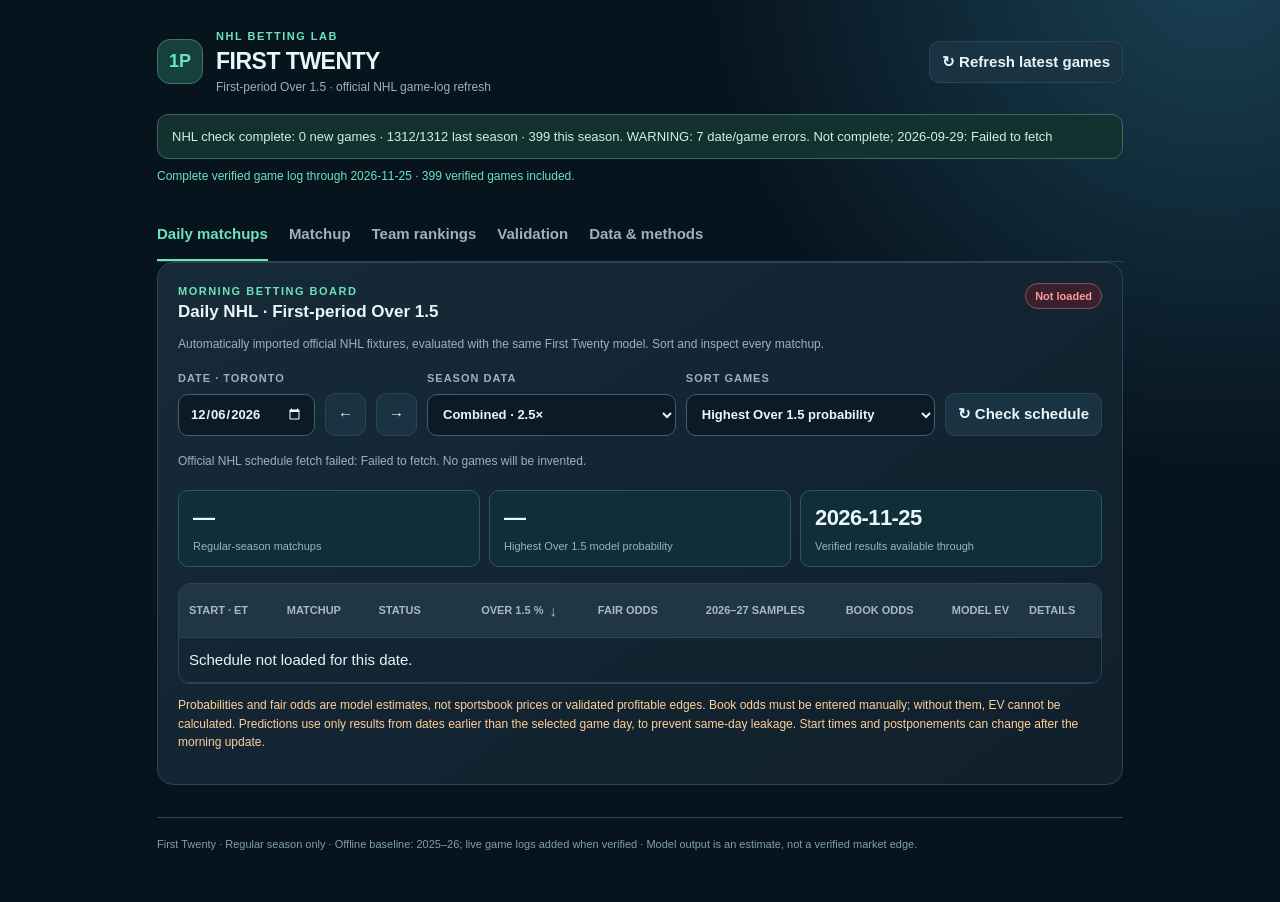
==== commit 45589ea3: "Refresh verified NHL first periods and rebuild public calculator" ====
--- a/index.html
+++ b/index.html
@@ -35,7 +35,7 @@
 #boardProbDirection{font-size:15px;line-height:1;color:var(--mint)}
 </style></head><body><div class="shell">
 <div class="header"><div class="brand"><div class="mark">1P</div><div><div class="tiny">NHL Betting Lab</div><h1>FIRST TWENTY</h1><div class="dim" style="font-size:12px">First-period Over 1.5 · official NHL game-log refresh</div></div></div><button id="refresh" class="outline">↻ Refresh latest games</button></div>
-<div class="status" id="status">COMPLETE THROUGH 2026-11-24 · 385 verified games embedded (NHL play-by-play + checked boxscores).</div><div class="note" id="asOf" style="margin-top:8px;color:#6de2be">COMPLETE THROUGH 2026-11-24 · 385 verified games embedded (NHL play-by-play + checked boxscores).</div><div class="refreshBar" id="refreshBar"><span id="refreshFill"></span></div>
+<div class="status" id="status">COMPLETE THROUGH 2026-11-25 · 399 verified games embedded (NHL play-by-play + checked boxscores).</div><div class="note" id="asOf" style="margin-top:8px;color:#6de2be">COMPLETE THROUGH 2026-11-25 · 399 verified games embedded (NHL play-by-play + checked boxscores).</div><div class="refreshBar" id="refreshBar"><span id="refreshFill"></span></div>
 <div class="tabs"><button class="tab on" data-tab="board">Daily matchups</button><button class="tab" data-tab="match">Matchup</button><button class="tab" data-tab="ranks">Team rankings</button><button class="tab" data-tab="validate">Validation</button><button class="tab" data-tab="data">Data & methods</button></div>
 <section class="v show" id="v-board">
 <div class="card">
@@ -64,14 +64,14 @@
 </section>
 <section class="v" id="v-ranks"><div class="toolbar"><div><h2>Projected team tendencies</h2><div class="note">Based on first-period scoring averages, not historical Over 1.5 hit rates.</div></div><div class="segment" id="rankmodes"><button class="on" data-rank="last">2025–26</button><button data-rank="current">2026–27</button></div></div><div id="ranktable"></div></section>
 <section class="v" id="v-validate"><div class="toolbar"><h2>Walk-forward validation</h2><span class="pill" id="validationStatus">Historical diagnostic</span></div><p class="sub">Each past game is predicted using only current-season games from <strong>earlier dates</strong>, plus the fixed 2025–26 scoring aggregates. Results are scored after the game. No bookmaker closing lines are included, so this does not establish betting profitability.</p><div class="dataGrid" id="validationCards"><div class="metricCard"><div class="label">Balanced hybrid</div><div class="number" id="valHybrid">—</div><div class="note">Brier score · lower is better</div></div><div class="metricCard"><div class="label">Original baseline</div><div class="number" id="valBase">—</div><div class="note">Brier score · lower is better</div></div><div class="metricCard"><div class="label">Games evaluated</div><div class="number" id="valN">—</div><div class="note">Daily-ordered forecasts</div></div></div><div class="tablewrap"><table id="valTable"><thead><tr><th>Model</th><th>Predicted hits</th><th>Brier ↓</th><th>Log loss ↓</th><th>Mean probability</th></tr></thead><tbody></tbody></table></div><p class="note" id="valNotes">Validation loads when this tab is opened.</p><h3 style="margin-top:22px">Does the Poisson goal distribution fit?</h3><p class="note">Actual first-period totals against the original model's game-by-game Poisson expectation. These are descriptive checks, not evidence of profitability.</p><div class="tablewrap"><table><thead><tr><th>Goals in 1P</th><th>Observed games</th><th>Expected games</th></tr></thead><tbody id="goalDistribution"></tbody></table></div><p class="note" id="dispersionNote"></p><details><summary>What these metrics tell us</summary><p class="note">Brier = average squared probability error, 0 is perfect. Log loss penalizes confident incorrect predictions more heavily; lower is better. Sample sizes here are small, and no independent future-season holdout exists. Better historical Brier does not guarantee profitable wagers.</p></details></section>
-<section class="v" id="v-data"><div class="toolbar"><h2>Data coverage</h2><span id="coverageLabel" class="pill">Offline data available</span></div><div class="dataGrid"><div class="metricCard"><div class="label">2025–26 season aggregates</div><div class="number good">32/32</div><div class="note">All teams, 41 home + 41 away games</div></div><div class="metricCard"><div class="label">2025–26 exact game logs</div><div class="number" id="lastlogs">0/1312</div><div class="note">Required for observed hit rates</div></div><div class="metricCard"><div class="label">2026–27 verified games</div><div class="number" id="currentlogs">11</div><div class="note">Verified first-period records · 385 games</div></div></div><p class="note" id="refreshMeta">No NHL game-log update attempted in this browser.</p><p class="note" id="dataNote">The 2025–26 season includes all 1,312 reconciled individual game results, as well as verified home/away scoring totals. Current-season game records are embedded separately and refreshed by the published daily workflow.</p><button id="downloadCsv" class="outline" style="margin-right:8px">↓ Export verified game CSV</button><button id="updateAll" class="outline">↻ Recheck 2025–26 game history</button><p class="note" id="fetchNote">Full 2025–26 history is already embedded. An optional manual recheck can be attempted when the NHL feed is accessible in your browser.</p><details><summary>How these estimates are calculated</summary><p class="note">We compute each team's first-period scoring and concession rates at the correct venue. Estimated home team goals = average of home-team 1P GF/game and away-team 1P GA/game. Away expectation is the average of away-team 1P GF/game and home-team 1P GA/game. The original arithmetic Poisson model remains the baseline. The new matchup model also uses league-normalized offensive and defensive goal-rate ratios, shrunk toward the league mean. The hybrid conservatively blends 70% of the original baseline with 30% of a pseudo-game-smoothed, outcome-adjusted matchup estimate from actual first-period Over 1.5 outcomes. P(2+) = 1 − e^(−λ)(1+λ). Combined mode adds each current game at 2.5× weight versus a 2025–26 game. The 2026–27-only model uses an explicitly disclosed neutral fixed scoring prior (8 pseudo-games per score-side) because early-season sample sizes are tiny; it does not use 2025–26 team results. The Validation tab checks forecasts in calendar order; same-day scores are not available when predicting other games that day. The main displayed price uses the original arithmetic Poisson benchmark because the experimental alternatives did not demonstrate better accuracy in the 2026–27 walk-forward checks. Full 2025–26 game-by-game records are now embedded, so actual historical Over 1.5 rates are available. The hybrid remains visible as an experimental comparator. True goal totals may not be Poisson-distributed, and these prices are not proven profitable.</p></details><details><summary>Data sources</summary><p class="note">2025–26 home/away first-period goals from Hockey-Reference team situational pages cross-checked against NHL.com first-period statistics where available. Current-season and historical individual games are fetched from the NHL score and Gamecenter feeds, directly or through a public CORS proxy when needed.</p><a href="https://www.nhl.com/stats/teams?report=goalsbyperiod&reportType=season&seasonFrom=20252026&seasonTo=20252026&gameType=2" target="_blank" rel="noopener">NHL first-period statistics</a></details><p class="note">Current-season verified game-level data is embedded in the hosted site and additional data may be cached in the browser. At each opening, the app checks for new completed results, including games finished after 4 a.m. Toronto time. The model uses no Python. Closing the browser or turning off your Mac prevents updates until it is reopened.</p></section>
+<section class="v" id="v-data"><div class="toolbar"><h2>Data coverage</h2><span id="coverageLabel" class="pill">Offline data available</span></div><div class="dataGrid"><div class="metricCard"><div class="label">2025–26 season aggregates</div><div class="number good">32/32</div><div class="note">All teams, 41 home + 41 away games</div></div><div class="metricCard"><div class="label">2025–26 exact game logs</div><div class="number" id="lastlogs">0/1312</div><div class="note">Required for observed hit rates</div></div><div class="metricCard"><div class="label">2026–27 verified games</div><div class="number" id="currentlogs">11</div><div class="note">Verified first-period records · 399 games</div></div></div><p class="note" id="refreshMeta">No NHL game-log update attempted in this browser.</p><p class="note" id="dataNote">The 2025–26 season includes all 1,312 reconciled individual game results, as well as verified home/away scoring totals. Current-season game records are embedded separately and refreshed by the published daily workflow.</p><button id="downloadCsv" class="outline" style="margin-right:8px">↓ Export verified game CSV</button><button id="updateAll" class="outline">↻ Recheck 2025–26 game history</button><p class="note" id="fetchNote">Full 2025–26 history is already embedded. An optional manual recheck can be attempted when the NHL feed is accessible in your browser.</p><details><summary>How these estimates are calculated</summary><p class="note">We compute each team's first-period scoring and concession rates at the correct venue. Estimated home team goals = average of home-team 1P GF/game and away-team 1P GA/game. Away expectation is the average of away-team 1P GF/game and home-team 1P GA/game. The original arithmetic Poisson model remains the baseline. The new matchup model also uses league-normalized offensive and defensive goal-rate ratios, shrunk toward the league mean. The hybrid conservatively blends 70% of the original baseline with 30% of a pseudo-game-smoothed, outcome-adjusted matchup estimate from actual first-period Over 1.5 outcomes. P(2+) = 1 − e^(−λ)(1+λ). Combined mode adds each current game at 2.5× weight versus a 2025–26 game. The 2026–27-only model uses an explicitly disclosed neutral fixed scoring prior (8 pseudo-games per score-side) because early-season sample sizes are tiny; it does not use 2025–26 team results. The Validation tab checks forecasts in calendar order; same-day scores are not available when predicting other games that day. The main displayed price uses the original arithmetic Poisson benchmark because the experimental alternatives did not demonstrate better accuracy in the 2026–27 walk-forward checks. Full 2025–26 game-by-game records are now embedded, so actual historical Over 1.5 rates are available. The hybrid remains visible as an experimental comparator. True goal totals may not be Poisson-distributed, and these prices are not proven profitable.</p></details><details><summary>Data sources</summary><p class="note">2025–26 home/away first-period goals from Hockey-Reference team situational pages cross-checked against NHL.com first-period statistics where available. Current-season and historical individual games are fetched from the NHL score and Gamecenter feeds, directly or through a public CORS proxy when needed.</p><a href="https://www.nhl.com/stats/teams?report=goalsbyperiod&reportType=season&seasonFrom=20252026&seasonTo=20252026&gameType=2" target="_blank" rel="noopener">NHL first-period statistics</a></details><p class="note">Current-season verified game-level data is embedded in the hosted site and additional data may be cached in the browser. At each opening, the app checks for new completed results, including games finished after 4 a.m. Toronto time. The model uses no Python. Closing the browser or turning off your Mac prevents updates until it is reopened.</p></section>
 <div class="foot">First Twenty · Regular season only · Offline baseline: 2025–26; live game logs added when verified · Model output is an estimate, not a verified market edge.</div></div>
 <script>
 'use strict';
 const TEAMS={"ANA":{"name":"Anaheim Ducks","hgf":40,"hga":45,"agf":27,"aga":38},"BOS":{"name":"Boston Bruins","hgf":46,"hga":26,"agf":35,"aga":43},"BUF":{"name":"Buffalo Sabres","hgf":42,"hga":34,"agf":42,"aga":43},"CGY":{"name":"Calgary Flames","hgf":35,"hga":21,"agf":24,"aga":49},"CAR":{"name":"Carolina Hurricanes","hgf":51,"hga":36,"agf":46,"aga":28},"CHI":{"name":"Chicago Blackhawks","hgf":28,"hga":38,"agf":33,"aga":34},"COL":{"name":"Colorado Avalanche","hgf":53,"hga":35,"agf":43,"aga":26},"CBJ":{"name":"Columbus Blue Jackets","hgf":51,"hga":27,"agf":32,"aga":36},"DAL":{"name":"Dallas Stars","hgf":36,"hga":31,"agf":36,"aga":30},"DET":{"name":"Detroit Red Wings","hgf":22,"hga":34,"agf":27,"aga":29},"EDM":{"name":"Edmonton Oilers","hgf":42,"hga":41,"agf":40,"aga":37},"FLA":{"name":"Florida Panthers","hgf":38,"hga":33,"agf":38,"aga":41},"LAK":{"name":"Los Angeles Kings","hgf":30,"hga":29,"agf":30,"aga":32},"MIN":{"name":"Minnesota Wild","hgf":34,"hga":38,"agf":41,"aga":28},"MTL":{"name":"Montreal Canadiens","hgf":38,"hga":36,"agf":37,"aga":34},"NSH":{"name":"Nashville Predators","hgf":38,"hga":37,"agf":29,"aga":45},"NJD":{"name":"New Jersey Devils","hgf":35,"hga":40,"agf":29,"aga":40},"NYI":{"name":"New York Islanders","hgf":35,"hga":39,"agf":29,"aga":28},"NYR":{"name":"New York Rangers","hgf":22,"hga":37,"agf":45,"aga":41},"OTT":{"name":"Ottawa Senators","hgf":34,"hga":35,"agf":44,"aga":38},"PHI":{"name":"Philadelphia Flyers","hgf":29,"hga":35,"agf":36,"aga":33},"PIT":{"name":"Pittsburgh Penguins","hgf":51,"hga":33,"agf":42,"aga":35},"SJS":{"name":"San Jose Sharks","hgf":40,"hga":43,"agf":39,"aga":46},"SEA":{"name":"Seattle Kraken","hgf":29,"hga":38,"agf":28,"aga":35},"STL":{"name":"St. Louis Blues","hgf":33,"hga":36,"agf":33,"aga":43},"TBL":{"name":"Tampa Bay Lightning","hgf":33,"hga":40,"agf":46,"aga":36},"TOR":{"name":"Toronto Maple Leafs","hgf":41,"hga":43,"agf":28,"aga":38},"UTA":{"name":"Utah Mammoth","hgf":39,"hga":34,"agf":37,"aga":31},"VAN":{"name":"Vancouver Canucks","hgf":29,"hga":39,"agf":39,"aga":48},"VGK":{"name":"Vegas Golden Knights","hgf":33,"hga":41,"agf":29,"aga":39},"WSH":{"name":"Washington Capitals","hgf":30,"hga":30,"agf":38,"aga":32},"WPG":{"name":"Winnipeg Jets","hgf":37,"hga":26,"agf":28,"aga":38}};
-const SEED=[{"id":"2026-09-29_CHI_VGK","gameId":"2026020005","date":"2026-09-29","away":"CHI","home":"VGK","ap1":0,"hp1":2,"source":"archived-official-nhl-play-by-play","sourceMethods":["official-play-by-play-period-end","goal-event-reconciliation"]},{"id":"2026-09-29_FLA_CAR","gameId":"2026020001","date":"2026-09-29","away":"FLA","home":"CAR","ap1":0,"hp1":0,"source":"archived-official-nhl-play-by-play","sourceMethods":["official-play-by-play-period-end","goal-event-reconciliation"]},{"id":"2026-09-29_MTL_TOR","gameId":"2026020002","date":"2026-09-29","away":"MTL","home":"TOR","ap1":1,"hp1":1,"source":"archived-official-nhl-play-by-play","sourceMethods":["official-play-by-play-period-end","goal-event-reconciliation"]},{"id":"2026-09-29_NYR_BOS","gameId":"2026020003","date":"2026-09-29","away":"NYR","home":"BOS","ap1":0,"hp1":0,"source":"archived-official-nhl-play-by-play","sourceMethods":["official-play-by-play-period-end","goal-event-reconciliation"]},{"id":"2026-09-29_VAN_EDM","gameId":"2026020004","date":"2026-09-29","away":"VAN","home":"EDM","ap1":1,"hp1":1,"source":"archived-official-nhl-play-by-play","sourceMethods":["official-play-by-play-period-end","goal-event-reconciliation"]},{"id":"2026-09-30_LAK_COL","gameId":"2026020007","date":"2026-09-30","away":"LAK","home":"COL","ap1":1,"hp1":2,"source":"archived-official-nhl-play-by-play","sourceMethods":["official-play-by-play-period-end","goal-event-reconciliation"]},{"id":"2026-09-30_NYI_TOR","gameId":"2026020008","date":"2026-09-30","away":"NYI","home":"TOR","ap1":0,"hp1":2,"source":"archived-official-nhl-play-by-play","sourceMethods":["official-play-by-play-period-end","goal-event-reconciliation"]},{"id":"2026-09-30_PIT_PHI","gameId":"2026020006","date":"2026-09-30","away":"PIT","home":"PHI","ap1":2,"hp1":0,"source":"archived-official-nhl-play-by-play","sourceMethods":["official-play-by-play-period-end","goal-event-reconciliation"]},{"id":"2026-10-01_BUF_CBJ","gameId":"2026020011","date":"2026-10-01","away":"BUF","home":"CBJ","ap1":1,"hp1":3,"source":"archived-official-nhl-play-by-play","sourceMethods":["official-play-by-play-period-end","goal-event-reconciliation"]},{"id":"2026-10-01_CHI_UTA","gameId":"2026020013","date":"2026-10-01","away":"CHI","home":"UTA","ap1":0,"hp1":2,"source":"archived-official-nhl-play-by-play","sourceMethods":["official-play-by-play-period-end","goal-event-reconciliation"]},{"id":"2026-10-01_EDM_VAN","gameId":"2026020015","date":"2026-10-01","away":"EDM","home":"VAN","ap1":4,"hp1":0,"source":"archived-official-nhl-play-by-play","sourceMethods":["official-play-by-play-period-end","goal-event-reconciliation"]},{"id":"2026-10-01_FLA_SJS","gameId":"2026020016","date":"2026-10-01","away":"FLA","home":"SJS","ap1":0,"hp1":1,"source":"archived-official-nhl-play-by-play","sourceMethods":["official-play-by-play-period-end","goal-event-reconciliation"]},{"id":"2026-10-01_MIN_NSH","gameId":"2026020012","date":"2026-10-01","away":"MIN","home":"NSH","ap1":2,"hp1":0,"source":"archived-official-nhl-play-by-play","sourceMethods":["official-play-by-play-period-end","goal-event-reconciliation"]},{"id":"2026-10-01_PHI_NJD","gameId":"2026020009","date":"2026-10-01","away":"PHI","home":"NJD","ap1":1,"hp1":0,"source":"archived-official-nhl-play-by-play","sourceMethods":["official-play-by-play-period-end","goal-event-reconciliation"]},{"id":"2026-10-01_SEA_CGY","gameId":"2026020014","date":"2026-10-01","away":"SEA","home":"CGY","ap1":3,"hp1":0,"source":"archived-official-nhl-play-by-play","sourceMethods":["official-play-by-play-period-end","goal-event-reconciliation"]},{"id":"2026-10-01_TBL_NYR","gameId":"2026020010","date":"2026-10-01","away":"TBL","home":"NYR","ap1":0,"hp1":2,"source":"archived-official-nhl-play-by-play","sourceMethods":["official-play-by-play-period-end","goal-event-reconciliation"]},{"id":"2026-10-02_ANA_VGK","gameId":"2026020021","date":"2026-10-02","away":"ANA","home":"VGK","ap1":1,"hp1":0,"source":"archived-official-nhl-play-by-play","sourceMethods":["official-play-by-play-period-end","goal-event-reconciliation"]},{"id":"2026-10-02_BOS_WPG","gameId":"2026020019","date":"2026-10-02","away":"BOS","home":"WPG","ap1":2,"hp1":1,"source":"archived-official-nhl-play-by-play","sourceMethods":["official-play-by-play-period-end","goal-event-reconciliation"]},{"id":"2026-10-02_NYR_DET","gameId":"2026020017","date":"2026-10-02","away":"NYR","home":"DET","ap1":1,"hp1":0,"source":"archived-official-nhl-play-by-play","sourceMethods":["official-play-by-play-period-end","goal-event-reconciliation"]},{"id":"2026-10-02_STL_DAL","gameId":"2026020020","date":"2026-10-02","away":"STL","home":"DAL","ap1":1,"hp1":0,"source":"archived-official-nhl-play-by-play","sourceMethods":["official-play-by-play-period-end","goal-event-reconciliation"]},{"id":"2026-10-02_WSH_CAR","gameId":"2026020018","date":"2026-10-02","away":"WSH","home":"CAR","ap1":3,"hp1":0,"source":"archived-official-nhl-play-by-play","sourceMethods":["official-play-by-play-period-end","goal-event-reconciliation"]},{"id":"2026-10-03_BOS_MIN","gameId":"2026020031","date":"2026-10-03","away":"BOS","home":"MIN","ap1":1,"hp1":0,"source":"archived-official-nhl-play-by-play","sourceMethods":["official-play-by-play-period-end","goal-event-reconciliation"]},{"id":"2026-10-03_CAR_PHI","gameId":"2026020025","date":"2026-10-03","away":"CAR","home":"PHI","ap1":1,"hp1":1,"source":"archived-official-nhl-play-by-play","sourceMethods":["official-play-by-play-period-end","goal-event-reconciliation"]},{"id":"2026-10-03_CGY_VAN","gameId":"2026020033","date":"2026-10-03","away":"CGY","home":"VAN","ap1":1,"hp1":0,"source":"archived-official-nhl-play-by-play","sourceMethods":["official-play-by-play-period-end","goal-event-reconciliation"]},{"id":"2026-10-03_CHI_BUF","gameId":"2026020022","date":"2026-10-03","away":"CHI","home":"BUF","ap1":2,"hp1":1,"source":"archived-official-nhl-play-by-play","sourceMethods":["official-play-by-play-period-end","goal-event-reconciliation"]},{"id":"2026-10-03_DAL_NSH","gameId":"2026020030","date":"2026-10-03","away":"DAL","home":"NSH","ap1":1,"hp1":2,"source":"archived-official-nhl-play-by-play","sourceMethods":["official-play-by-play-period-end","goal-event-reconciliation"]},{"id":"2026-10-03_LAK_SJS","gameId":"2026020034","date":"2026-10-03","away":"LAK","home":"SJS","ap1":1,"hp1":0,"source":"archived-official-nhl-play-by-play","sourceMethods":["official-play-by-play-period-end","goal-event-reconciliation"]},{"id":"2026-10-03_MTL_PIT","gameId":"2026020026","date":"2026-10-03","away":"MTL","home":"PIT","ap1":1,"hp1":1,"source":"archived-official-nhl-play-by-play","sourceMethods":["official-play-by-play-period-end","goal-event-reconciliation"]},{"id":"2026-10-03_NJD_NYI","gameId":"2026020029","date":"2026-10-03","away":"NJD","home":"NYI","ap1":0,"hp1":0,"source":"archived-official-nhl-play-by-play","sourceMethods":["official-play-by-play-period-end","goal-event-reconciliation"]},{"id":"2026-10-03_OTT_TOR","gameId":"2026020023","date":"2026-10-03","away":"OTT","home":"TOR","ap1":1,"hp1":0,"source":"archived-official-nhl-play-by-play","sourceMethods":["official-play-by-play-period-end","goal-event-reconciliation"]},{"id":"2026-10-03_SEA_EDM","gameId":"2026020028","date":"2026-10-03","away":"SEA","home":"EDM","ap1":0,"hp1":1,"source":"archived-official-nhl-play-by-play","sourceMethods":["official-play-by-play-period-end","goal-event-reconciliation"]},{"id":"2026-10-03_STL_COL","gameId":"2026020032","date":"2026-10-03","away":"STL","home":"COL","ap1":0,"hp1":2,"source":"archived-official-nhl-play-by-play","sourceMethods":["official-play-by-play-period-end","goal-event-reconciliation"]},{"id":"2026-10-03_UTA_CBJ","gameId":"2026020027","date":"2026-10-03","away":"UTA","home":"CBJ","ap1":2,"hp1":0,"source":"archived-official-nhl-play-by-play","sourceMethods":["official-play-by-play-period-end","goal-event-reconciliation"]},{"id":"2026-10-03_WSH_TBL","gameId":"2026020024","date":"2026-10-03","away":"WSH","home":"TBL","ap1":0,"hp1":2,"source":"archived-official-nhl-play-by-play","sourceMethods":["official-play-by-play-period-end","goal-event-reconciliation"]},{"id":"2026-10-04_CGY_SEA","gameId":"2026020038","date":"2026-10-04","away":"CGY","home":"SEA","ap1":0,"hp1":3,"source":"archived-official-nhl-play-by-play","sourceMethods":["official-play-by-play-period-end","goal-event-reconciliation"]},{"id":"2026-10-04_FLA_ANA","gameId":"2026020037","date":"2026-10-04","away":"FLA","home":"ANA","ap1":1,"hp1":1,"source":"archived-official-nhl-play-by-play","sourceMethods":["official-play-by-play-period-end","goal-event-reconciliation"]},{"id":"2026-10-04_UTA_NYR","gameId":"2026020036","date":"2026-10-04","away":"UTA","home":"NYR","ap1":0,"hp1":1,"source":"archived-official-nhl-play-by-play","sourceMethods":["official-play-by-play-period-end","goal-event-reconciliation"]},{"id":"2026-10-04_VGK_VAN","gameId":"2026020039","date":"2026-10-04","away":"VGK","home":"VAN","ap1":0,"hp1":1,"source":"archived-official-nhl-play-by-play","sourceMethods":["official-play-by-play-period-end","goal-event-reconciliation"]},{"id":"2026-10-04_WPG_DET","gameId":"2026020035","date":"2026-10-04","away":"WPG","home":"DET","ap1":2,"hp1":0,"source":"archived-official-nhl-play-by-play","sourceMethods":["official-play-by-play-period-end","goal-event-reconciliation"]},{"id":"2026-10-05_OTT_BOS","gameId":"2026020041","date":"2026-10-05","away":"OTT","home":"BOS","ap1":2,"hp1":0,"source":"archived-official-nhl-play-by-play","sourceMethods":["official-play-by-play-period-end","goal-event-reconciliation"]},{"id":"2026-10-05_PHI_TBL","gameId":"2026020040","date":"2026-10-05","away":"PHI","home":"TBL","ap1":0,"hp1":1,"source":"archived-official-nhl-play-by-play","sourceMethods":["official-play-by-play-period-end","goal-event-reconciliation"]},{"id":"2026-10-05_SJS_DAL","gameId":"2026020043","date":"2026-10-05","away":"SJS","home":"DAL","ap1":0,"hp1":1,"source":"archived-official-nhl-play-by-play","sourceMethods":["official-play-by-play-period-end","goal-event-reconciliation"]},{"id":"2026-10-05_WPG_PIT","gameId":"2026020042","date":"2026-10-05","away":"WPG","home":"PIT","ap1":0,"hp1":0,"source":"archived-official-nhl-play-by-play","sourceMethods":["official-play-by-play-period-end","goal-event-reconciliation"]},{"id":"2026-10-06_CAR_MTL","gameId":"2026020045","date":"2026-10-06","away":"CAR","home":"MTL","ap1":2,"hp1":3,"source":"archived-official-nhl-play-by-play","sourceMethods":["official-play-by-play-period-end","goal-event-reconciliation"]},{"id":"2026-10-06_FLA_LAK","gameId":"2026020052","date":"2026-10-06","away":"FLA","home":"LAK","ap1":0,"hp1":1,"source":"archived-official-nhl-play-by-play","sourceMethods":["official-play-by-play-period-end","goal-event-reconciliation"]},{"id":"2026-10-06_MIN_BUF","gameId":"2026020049","date":"2026-10-06","away":"MIN","home":"BUF","ap1":0,"hp1":0,"source":"archived-official-nhl-play-by-play","sourceMethods":["official-play-by-play-period-end","goal-event-reconciliation"]},{"id":"2026-10-06_NSH_TOR","gameId":"2026020044","date":"2026-10-06","away":"NSH","home":"TOR","ap1":2,"hp1":0,"source":"archived-official-nhl-play-by-play","sourceMethods":["official-play-by-play-period-end","goal-event-reconciliation"]},{"id":"2026-10-06_NYI_NYR","gameId":"2026020048","date":"2026-10-06","away":"NYI","home":"NYR","ap1":0,"hp1":1,"source":"archived-official-nhl-play-by-play","sourceMethods":["official-play-by-play-period-end","goal-event-reconciliation"]},{"id":"2026-10-06_OTT_DET","gameId":"2026020046","date":"2026-10-06","away":"OTT","home":"DET","ap1":1,"hp1":2,"source":"archived-official-nhl-play-by-play","sourceMethods":["official-play-by-play-period-end","goal-event-reconciliation"]},{"id":"2026-10-06_STL_CHI","gameId":"2026020050","date":"2026-10-06","away":"STL","home":"CHI","ap1":1,"hp1":0,"source":"archived-official-nhl-play-by-play","sourceMethods":["official-play-by-play-period-end","goal-event-reconciliation"]},{"id":"2026-10-06_UTA_NJD","gameId":"2026020047","date":"2026-10-06","away":"UTA","home":"NJD","ap1":1,"hp1":1,"source":"archived-official-nhl-play-by-play","sourceMethods":["official-play-by-play-period-end","goal-event-reconciliation"]},{"id":"2026-10-06_VGK_SEA","gameId":"2026020051","date":"2026-10-06","away":"VGK","home":"SEA","ap1":2,"hp1":0,"source":"archived-official-nhl-play-by-play","sourceMethods":["official-play-by-play-period-end","goal-event-reconciliation"]},{"id":"2026-10-07_COL_WPG","gameId":"2026020054","date":"2026-10-07","away":"COL","home":"WPG","ap1":0,"hp1":0,"source":"archived-official-nhl-play-by-play","sourceMethods":["official-play-by-play-period-end","goal-event-reconciliation"]},{"id":"2026-10-07_EDM_ANA","gameId":"2026020055","date":"2026-10-07","away":"EDM","home":"ANA","ap1":0,"hp1":2,"source":"archived-official-nhl-play-by-play","sourceMethods":["official-play-by-play-period-end","goal-event-reconciliation"]},{"id":"2026-10-07_PIT_WSH","gameId":"2026020053","date":"2026-10-07","away":"PIT","home":"WSH","ap1":1,"hp1":2,"source":"archived-official-nhl-play-by-play","sourceMethods":["official-play-by-play-period-end","goal-event-reconciliation"]},{"id":"2026-10-08_CHI_NYI","gameId":"2026020062","date":"2026-10-08","away":"CHI","home":"NYI","ap1":0,"hp1":1,"source":"archived-official-nhl-play-by-play","sourceMethods":["official-play-by-play-period-end","goal-event-reconciliation"]},{"id":"2026-10-08_COL_CGY","gameId":"2026020064","date":"2026-10-08","away":"COL","home":"CGY","ap1":1,"hp1":1,"source":"archived-official-nhl-play-by-play","sourceMethods":["official-play-by-play-period-end","goal-event-reconciliation"]},{"id":"2026-10-08_DAL_BUF","gameId":"2026020057","date":"2026-10-08","away":"DAL","home":"BUF","ap1":1,"hp1":0,"source":"archived-official-nhl-play-by-play","sourceMethods":["official-play-by-play-period-end","goal-event-reconciliation"]},{"id":"2026-10-08_MIN_TBL","gameId":"2026020060","date":"2026-10-08","away":"MIN","home":"TBL","ap1":0,"hp1":2,"source":"archived-official-nhl-play-by-play","sourceMethods":["official-play-by-play-period-end","goal-event-reconciliation"]},{"id":"2026-10-08_NSH_MTL","gameId":"2026020058","date":"2026-10-08","away":"NSH","home":"MTL","ap1":0,"hp1":0,"source":"archived-official-nhl-play-by-play","sourceMethods":["official-play-by-play-period-end","goal-event-reconciliation"]},{"id":"2026-10-08_PHI_OTT","gameId":"2026020059","date":"2026-10-08","away":"PHI","home":"OTT","ap1":0,"hp1":1,"source":"archived-official-nhl-play-by-play","sourceMethods":["official-play-by-play-period-end","goal-event-reconciliation"]},{"id":"2026-10-08_SJS_STL","gameId":"2026020063","date":"2026-10-08","away":"SJS","home":"STL","ap1":0,"hp1":1,"source":"archived-official-nhl-play-by-play","sourceMethods":["official-play-by-play-period-end","goal-event-reconciliation"]},{"id":"2026-10-08_TOR_VGK","gameId":"2026020065","date":"2026-10-08","away":"TOR","home":"VGK","ap1":3,"hp1":1,"source":"archived-official-nhl-play-by-play","sourceMethods":["official-play-by-play-period-end","goal-event-reconciliation"]},{"id":"2026-10-08_UTA_BOS","gameId":"2026020056","date":"2026-10-08","away":"UTA","home":"BOS","ap1":0,"hp1":3,"source":"archived-official-nhl-play-by-play","sourceMethods":["official-play-by-play-period-end","goal-event-reconciliation"]},{"id":"2026-10-08_VAN_CAR","gameId":"2026020061","date":"2026-10-08","away":"VAN","home":"CAR","ap1":0,"hp1":3,"source":"archived-official-nhl-play-by-play","sourceMethods":["official-play-by-play-period-end","goal-event-reconciliation"]},{"id":"2026-10-09_ANA_WPG","gameId":"2026020069","date":"2026-10-09","away":"ANA","home":"WPG","ap1":1,"hp1":0,"source":"archived-official-nhl-play-by-play","sourceMethods":["official-play-by-play-period-end","goal-event-reconciliation"]},{"id":"2026-10-09_NYR_WSH","gameId":"2026020067","date":"2026-10-09","away":"NYR","home":"WSH","ap1":1,"hp1":0,"source":"archived-official-nhl-play-by-play","sourceMethods":["official-play-by-play-period-end","goal-event-reconciliation"]},{"id":"2026-10-09_PIT_CBJ","gameId":"2026020068","date":"2026-10-09","away":"PIT","home":"CBJ","ap1":0,"hp1":1,"source":"archived-official-nhl-play-by-play","sourceMethods":["official-play-by-play-period-end","goal-event-reconciliation"]},{"id":"2026-10-09_SEA_DET","gameId":"2026020066","date":"2026-10-09","away":"SEA","home":"DET","ap1":1,"hp1":1,"source":"archived-official-nhl-play-by-play","sourceMethods":["official-play-by-play-period-end","goal-event-reconciliation"]},{"id":"2026-10-10_ANA_CGY","gameId":"2026020082","date":"2026-10-10","away":"ANA","home":"CGY","ap1":2,"hp1":1,"source":"archived-official-nhl-play-by-play","sourceMethods":["official-play-by-play-period-end","goal-event-reconciliation"]},{"id":"2026-10-10_CAR_CHI","gameId":"2026020078","date":"2026-10-10","away":"CAR","home":"CHI","ap1":1,"hp1":0,"source":"archived-official-nhl-play-by-play","sourceMethods":["official-play-by-play-period-end","goal-event-reconciliation"]},{"id":"2026-10-10_CBJ_STL","gameId":"2026020079","date":"2026-10-10","away":"CBJ","home":"STL","ap1":2,"hp1":0,"source":"archived-official-nhl-play-by-play","sourceMethods":["official-play-by-play-period-end","goal-event-reconciliation"]},{"id":"2026-10-10_DAL_PIT","gameId":"2026020077","date":"2026-10-10","away":"DAL","home":"PIT","ap1":0,"hp1":0,"source":"archived-official-nhl-play-by-play","sourceMethods":["official-play-by-play-period-end","goal-event-reconciliation"]},{"id":"2026-10-10_DET_MTL","gameId":"2026020075","date":"2026-10-10","away":"DET","home":"MTL","ap1":0,"hp1":0,"source":"archived-official-nhl-play-by-play","sourceMethods":["official-play-by-play-period-end","goal-event-reconciliation"]},{"id":"2026-10-10_EDM_SJS","gameId":"2026020072","date":"2026-10-10","away":"EDM","home":"SJS","ap1":1,"hp1":0,"source":"archived-official-nhl-play-by-play","sourceMethods":["official-play-by-play-period-end","goal-event-reconciliation"]},{"id":"2026-10-10_LAK_VGK","gameId":"2026020083","date":"2026-10-10","away":"LAK","home":"VGK","ap1":0,"hp1":0,"source":"archived-official-nhl-play-by-play","sourceMethods":["official-play-by-play-period-end","goal-event-reconciliation"]},{"id":"2026-10-10_MIN_FLA","gameId":"2026020073","date":"2026-10-10","away":"MIN","home":"FLA","ap1":2,"hp1":0,"source":"archived-official-nhl-play-by-play","sourceMethods":["official-play-by-play-period-end","goal-event-reconciliation"]},{"id":"2026-10-10_NSH_OTT","gameId":"2026020076","date":"2026-10-10","away":"NSH","home":"OTT","ap1":2,"hp1":0,"source":"archived-official-nhl-play-by-play","sourceMethods":["official-play-by-play-period-end","goal-event-reconciliation"]},{"id":"2026-10-10_PHI_BOS","gameId":"2026020070","date":"2026-10-10","away":"PHI","home":"BOS","ap1":0,"hp1":1,"source":"archived-official-nhl-play-by-play","sourceMethods":["official-play-by-play-period-end","goal-event-reconciliation"]},{"id":"2026-10-10_TBL_NYI","gameId":"2026020081","date":"2026-10-10","away":"TBL","home":"NYI","ap1":2,"hp1":0,"source":"archived-official-nhl-play-by-play","sourceMethods":["official-play-by-play-period-end","goal-event-reconciliation"]},{"id":"2026-10-10_TOR_COL","gameId":"2026020080","date":"2026-10-10","away":"TOR","home":"COL","ap1":1,"hp1":2,"source":"archived-official-nhl-play-by-play","sourceMethods":["official-play-by-play-period-end","goal-event-reconciliation"]},{"id":"2026-10-10_UTA_BUF","gameId":"2026020074","date":"2026-10-10","away":"UTA","home":"BUF","ap1":1,"hp1":1,"source":"archived-official-nhl-play-by-play","sourceMethods":["official-play-by-play-period-end","goal-event-reconciliation"]},{"id":"2026-10-10_VAN_NJD","gameId":"2026020071","date":"2026-10-10","away":"VAN","home":"NJD","ap1":1,"hp1":2,"source":"archived-official-nhl-play-by-play","sourceMethods":["official-play-by-play-period-end","goal-event-reconciliation"]},{"id":"2026-10-11_CAR_PHI","gameId":"2026020086","date":"2026-10-11","away":"CAR","home":"PHI","ap1":0,"hp1":0,"source":"archived-official-nhl-play-by-play","sourceMethods":["official-play-by-play-period-end","goal-event-reconciliation"]},{"id":"2026-10-11_SEA_WSH","gameId":"2026020084","date":"2026-10-11","away":"SEA","home":"WSH","ap1":2,"hp1":2,"source":"archived-official-nhl-play-by-play","sourceMethods":["official-play-by-play-period-end","goal-event-reconciliation"]},{"id":"2026-10-11_VAN_NYR","gameId":"2026020085","date":"2026-10-11","away":"VAN","home":"NYR","ap1":1,"hp1":1,"source":"archived-official-nhl-play-by-play","sourceMethods":["official-play-by-play-period-end","goal-event-reconciliation"]},{"id":"2026-10-12_FLA_BUF","gameId":"2026020087","date":"2026-10-12","away":"FLA","home":"BUF","ap1":1,"hp1":2,"source":"archived-official-nhl-play-by-play","sourceMethods":["official-play-by-play-period-end","goal-event-reconciliation"]},{"id":"2026-10-12_OTT_NJD","gameId":"2026020088","date":"2026-10-12","away":"OTT","home":"NJD","ap1":0,"hp1":0,"source":"archived-official-nhl-play-by-play","sourceMethods":["official-play-by-play-period-end","goal-event-reconciliation"]},{"id":"2026-10-12_VGK_MIN","gameId":"2026020089","date":"2026-10-12","away":"VGK","home":"MIN","ap1":0,"hp1":3,"source":"archived-official-nhl-play-by-play","sourceMethods":["official-play-by-play-period-end","goal-event-reconciliation"]},{"id":"2026-10-13_BOS_SJS","date":"2026-10-13","away":"BOS","home":"SJS","ap1":2,"hp1":1,"source":"cbs-period-boxscore","sourceUrl":"https://www.cbssports.com/nhl/scoreboard/20261013/"},{"id":"2026-10-13_BUF_MTL","date":"2026-10-13","away":"BUF","home":"MTL","ap1":1,"hp1":1,"source":"cbs-period-boxscore","sourceUrl":"https://www.cbssports.com/nhl/scoreboard/20261013/"},{"id":"2026-10-13_CGY_ANA","date":"2026-10-13","away":"CGY","home":"ANA","ap1":1,"hp1":2,"source":"cbs-period-boxscore","sourceUrl":"https://www.cbssports.com/nhl/scoreboard/20261013/"},{"id":"2026-10-13_COL_DAL","date":"2026-10-13","away":"COL","home":"DAL","ap1":1,"hp1":1,"source":"cbs-period-boxscore","sourceUrl":"https://www.cbssports.com/nhl/scoreboard/20261013/"},{"id":"2026-10-13_EDM_LAK","date":"2026-10-13","away":"EDM","home":"LAK","ap1":3,"hp1":0,"source":"cbs-period-boxscore","sourceUrl":"https://www.cbssports.com/nhl/scoreboard/20261013/"},{"id":"2026-10-13_FLA_CBJ","date":"2026-10-13","away":"FLA","home":"CBJ","ap1":0,"hp1":1,"source":"cbs-period-boxscore","sourceUrl":"https://www.cbssports.com/nhl/scoreboard/20261013/"},{"id":"2026-10-13_MIN_WPG","date":"2026-10-13","away":"MIN","home":"WPG","ap1":2,"hp1":2,"source":"cbs-period-boxscore","sourceUrl":"https://www.cbssports.com/nhl/scoreboard/20261013/"},{"id":"2026-10-13_NJD_DET","date":"2026-10-13","away":"NJD","home":"DET","ap1":1,"hp1":1,"source":"cbs-period-boxscore","sourceUrl":"https://www.cbssports.com/nhl/scoreboard/20261013/"},{"id":"2026-10-13_PIT_CHI","date":"2026-10-13","away":"PIT","home":"CHI","ap1":1,"hp1":2,"source":"cbs-period-boxscore","sourceUrl":"https://www.cbssports.com/nhl/scoreboard/20261013/"},{"id":"2026-10-13_SEA_PHI","date":"2026-10-13","away":"SEA","home":"PHI","ap1":1,"hp1":0,"source":"cbs-period-boxscore","sourceUrl":"https://www.cbssports.com/nhl/scoreboard/20261013/"},{"id":"2026-10-13_STL_OTT","date":"2026-10-13","away":"STL","home":"OTT","ap1":1,"hp1":0,"source":"cbs-period-boxscore","sourceUrl":"https://www.cbssports.com/nhl/scoreboard/20261013/"},{"id":"2026-10-13_TBL_NYR","date":"2026-10-13","away":"TBL","home":"NYR","ap1":1,"hp1":2,"source":"cbs-period-boxscore","sourceUrl":"https://www.cbssports.com/nhl/scoreboard/20261013/"},{"id":"2026-10-13_TOR_UTA","date":"2026-10-13","away":"TOR","home":"UTA","ap1":0,"hp1":1,"source":"cbs-period-boxscore","sourceUrl":"https://www.cbssports.com/nhl/scoreboard/20261013/"},{"id":"2026-10-13_VAN_NYI","date":"2026-10-13","away":"VAN","home":"NYI","ap1":0,"hp1":2,"source":"cbs-period-boxscore","sourceUrl":"https://www.cbssports.com/nhl/scoreboard/20261013/"},{"id":"2026-10-13_VGK_NSH","date":"2026-10-13","away":"VGK","home":"NSH","ap1":2,"hp1":1,"source":"cbs-period-boxscore","sourceUrl":"https://www.cbssports.com/nhl/scoreboard/20261013/"},{"id":"2026-10-13_WSH_CAR","date":"2026-10-13","away":"WSH","home":"CAR","ap1":1,"hp1":0,"source":"cbs-period-boxscore","sourceUrl":"https://www.cbssports.com/nhl/scoreboard/20261013/"},{"id":"2026-10-14_DAL_COL","date":"2026-10-14","away":"DAL","home":"COL","ap1":0,"hp1":0,"source":"cbs-period-boxscore","sourceUrl":"https://www.cbssports.com/nhl/scoreboard/20261014/"},{"id":"2026-10-14_MTL_WSH","date":"2026-10-14","away":"MTL","home":"WSH","ap1":2,"hp1":2,"source":"cbs-period-boxscore","sourceUrl":"https://www.cbssports.com/nhl/scoreboard/20261014/"},{"id":"2026-10-15_BUF_TOR","date":"2026-10-15","away":"BUF","home":"TOR","ap1":1,"hp1":2,"source":"cbs-period-boxscore","sourceUrl":"https://www.cbssports.com/nhl/scoreboard/20261015/"},{"id":"2026-10-15_CGY_VGK","date":"2026-10-15","away":"CGY","home":"VGK","ap1":0,"hp1":2,"source":"cbs-period-boxscore","sourceUrl":"https://www.cbssports.com/nhl/scoreboard/20261015/"},{"id":"2026-10-15_NYI_OTT","date":"2026-10-15","away":"NYI","home":"OTT","ap1":1,"hp1":0,"source":"cbs-period-boxscore","sourceUrl":"https://www.cbssports.com/nhl/scoreboard/20261015/"},{"id":"2026-10-15_NYR_NJD","date":"2026-10-15","away":"NYR","home":"NJD","ap1":0,"hp1":1,"source":"cbs-period-boxscore","sourceUrl":"https://www.cbssports.com/nhl/scoreboard/20261015/"},{"id":"2026-10-15_PHI_DET","date":"2026-10-15","away":"PHI","home":"DET","ap1":1,"hp1":0,"source":"cbs-period-boxscore","sourceUrl":"https://www.cbssports.com/nhl/scoreboard/20261015/"},{"id":"2026-10-15_SEA_TBL","date":"2026-10-15","away":"SEA","home":"TBL","ap1":1,"hp1":1,"source":"cbs-period-boxscore","sourceUrl":"https://www.cbssports.com/nhl/scoreboard/20261015/"},{"id":"2026-10-15_SJS_NSH","date":"2026-10-15","away":"SJS","home":"NSH","ap1":1,"hp1":0,"source":"cbs-period-boxscore","sourceUrl":"https://www.cbssports.com/nhl/scoreboard/20261015/"},{"id":"2026-10-15_STL_MIN","date":"2026-10-15","away":"STL","home":"MIN","ap1":1,"hp1":2,"source":"cbs-period-boxscore","sourceUrl":"https://www.cbssports.com/nhl/scoreboard/20261015/"},{"id":"2026-10-15_UTA_EDM","date":"2026-10-15","away":"UTA","home":"EDM","ap1":1,"hp1":0,"source":"cbs-period-boxscore","sourceUrl":"https://www.cbssports.com/nhl/scoreboard/20261015/"},{"id":"2026-10-15_VAN_FLA","date":"2026-10-15","away":"VAN","home":"FLA","ap1":2,"hp1":0,"source":"cbs-period-boxscore","sourceUrl":"https://www.cbssports.com/nhl/scoreboard/20261015/"},{"id":"2026-10-15_WPG_CHI","date":"2026-10-15","away":"WPG","home":"CHI","ap1":1,"hp1":3,"source":"cbs-period-boxscore","sourceUrl":"https://www.cbssports.com/nhl/scoreboard/20261015/"},{"id":"2026-10-16_BOS_ANA","date":"2026-10-16","away":"BOS","home":"ANA","ap1":0,"hp1":2,"source":"cbs-period-boxscore","sourceUrl":"https://www.cbssports.com/nhl/scoreboard/20261016/"},{"id":"2026-10-16_PIT_COL","date":"2026-10-16","away":"PIT","home":"COL","ap1":2,"hp1":1,"source":"cbs-period-boxscore","sourceUrl":"https://www.cbssports.com/nhl/scoreboard/20261016/"},{"id":"2026-10-17_BOS_LAK","date":"2026-10-17","away":"BOS","home":"LAK","ap1":0,"hp1":1,"source":"cbs-period-boxscore","sourceUrl":"https://www.cbssports.com/nhl/scoreboard/20261017/"},{"id":"2026-10-17_BUF_MTL","date":"2026-10-17","away":"BUF","home":"MTL","ap1":1,"hp1":2,"source":"cbs-period-boxscore","sourceUrl":"https://www.cbssports.com/nhl/scoreboard/20261017/"},{"id":"2026-10-17_CAR_WPG","date":"2026-10-17","away":"CAR","home":"WPG","ap1":0,"hp1":0,"source":"cbs-period-boxscore","sourceUrl":"https://www.cbssports.com/nhl/scoreboard/20261017/"},{"id":"2026-10-17_DAL_CHI","date":"2026-10-17","away":"DAL","home":"CHI","ap1":0,"hp1":0,"source":"hockey-reference-boxscore","sourceUrl":"https://www.hockey-reference.com/boxscores/202610170CHI.html","crossCheckSources":["https://www.cbssports.com/nhl/scoreboard/20261017/"]},{"id":"2026-10-17_EDM_UTA","date":"2026-10-17","away":"EDM","home":"UTA","ap1":3,"hp1":0,"source":"cbs-period-boxscore","sourceUrl":"https://www.cbssports.com/nhl/scoreboard/20261017/"},{"id":"2026-10-17_NJD_WSH","date":"2026-10-17","away":"NJD","home":"WSH","ap1":1,"hp1":1,"source":"cbs-period-boxscore","sourceUrl":"https://www.cbssports.com/nhl/scoreboard/20261017/"},{"id":"2026-10-17_NYI_TOR","date":"2026-10-17","away":"NYI","home":"TOR","ap1":1,"hp1":0,"source":"cbs-period-boxscore","sourceUrl":"https://www.cbssports.com/nhl/scoreboard/20261017/"},{"id":"2026-10-17_NYR_CBJ","date":"2026-10-17","away":"NYR","home":"CBJ","ap1":0,"hp1":0,"source":"hockey-reference-boxscore","sourceUrl":"https://www.hockey-reference.com/boxscores/202610170CBJ.html","crossCheckSources":["https://www.cbssports.com/nhl/scoreboard/20261017/"]},{"id":"2026-10-17_OTT_PHI","date":"2026-10-17","away":"OTT","home":"PHI","ap1":0,"hp1":0,"source":"hockey-reference-boxscore","sourceUrl":"https://www.hockey-reference.com/boxscores/202610170PHI.html","crossCheckSources":["https://www.cbssports.com/nhl/scoreboard/20261017/"]},{"id":"2026-10-17_PIT_VGK","date":"2026-10-17","away":"PIT","home":"VGK","ap1":0,"hp1":3,"source":"cbs-period-boxscore","sourceUrl":"https://www.cbssports.com/nhl/scoreboard/20261017/"},{"id":"2026-10-17_SEA_FLA","date":"2026-10-17","away":"SEA","home":"FLA","ap1":1,"hp1":3,"source":"hockey-reference-boxscore","sourceUrl":"https://www.hockey-reference.com/boxscores/202610170FLA.html","crossCheckSources":["https://www.cbssports.com/nhl/scoreboard/20261017/"]},{"id":"2026-10-17_SJS_DET","date":"2026-10-17","away":"SJS","home":"DET","ap1":1,"hp1":1,"source":"hockey-reference-boxscore","sourceUrl":"https://www.hockey-reference.com/boxscores/202610170DET.html","crossCheckSources":["https://www.cbssports.com/nhl/scoreboard/20261017/"]},{"id":"2026-10-17_STL_NSH","date":"2026-10-17","away":"STL","home":"NSH","ap1":1,"hp1":2,"source":"cbs-period-boxscore","sourceUrl":"https://www.cbssports.com/nhl/scoreboard/20261017/"},{"id":"2026-10-17_VAN_TBL","date":"2026-10-17","away":"VAN","home":"TBL","ap1":1,"hp1":0,"source":"cbs-period-boxscore","sourceUrl":"https://www.cbssports.com/nhl/scoreboard/20261017/"},{"id":"2026-10-18_CAR_CGY","date":"2026-10-18","away":"CAR","home":"CGY","ap1":0,"hp1":0,"source":"hockey-reference-boxscore","sourceUrl":"https://www.hockey-reference.com/boxscores/202610180CGY.html","crossCheckSources":["https://www.cbssports.com/nhl/scoreboard/20261018/"]},{"id":"2026-10-18_CBJ_MIN","date":"2026-10-18","away":"CBJ","home":"MIN","ap1":1,"hp1":1,"source":"hockey-reference-boxscore","sourceUrl":"https://www.hockey-reference.com/boxscores/202610180MIN.html","crossCheckSources":["https://www.cbssports.com/nhl/scoreboard/20261018/"]},{"id":"2026-10-19_ANA_NYR","gameId":"2026020137","date":"2026-10-19","away":"ANA","home":"NYR","hp1":1,"ap1":0,"source":"nhl-official","sourceMethods":["score","gamecenter"]},{"id":"2026-10-19_COL_PHI","gameId":"2026020138","date":"2026-10-19","away":"COL","home":"PHI","hp1":1,"ap1":0,"source":"nhl-official","sourceMethods":["score","gamecenter"]},{"id":"2026-10-19_PIT_UTA","gameId":"2026020140","date":"2026-10-19","away":"PIT","home":"UTA","hp1":2,"ap1":1,"source":"nhl-official","sourceMethods":["score","gamecenter"]},{"id":"2026-10-19_SJS_TOR","gameId":"2026020139","date":"2026-10-19","away":"SJS","home":"TOR","hp1":0,"ap1":1,"source":"nhl-official","sourceMethods":["score","gamecenter"]},{"id":"2026-10-20_ANA_NYI","gameId":"2026020143","date":"2026-10-20","away":"ANA","home":"NYI","hp1":3,"ap1":1,"source":"nhl-official","sourceMethods":["score","gamecenter"]},{"id":"2026-10-20_BOS_DAL","gameId":"2026020147","date":"2026-10-20","away":"BOS","home":"DAL","hp1":0,"ap1":1,"source":"nhl-official","sourceMethods":["score","gamecenter"]},{"id":"2026-10-20_CAR_VAN","gameId":"2026020150","date":"2026-10-20","away":"CAR","home":"VAN","hp1":2,"ap1":2,"source":"nhl-official","sourceMethods":["score","gamecenter"]},{"id":"2026-10-20_COL_NJD","gameId":"2026020142","date":"2026-10-20","away":"COL","home":"NJD","hp1":1,"ap1":1,"source":"nhl-official","sourceMethods":["score","gamecenter"]},{"id":"2026-10-20_DET_SEA","gameId":"2026020149","date":"2026-10-20","away":"DET","home":"SEA","hp1":1,"ap1":0,"source":"nhl-official","sourceMethods":["gamecenter"]},{"id":"2026-10-20_LAK_WSH","gameId":"2026020144","date":"2026-10-20","away":"LAK","home":"WSH","hp1":2,"ap1":2,"source":"nhl-official","sourceMethods":["score","gamecenter"]},{"id":"2026-10-20_MIN_EDM","gameId":"2026020148","date":"2026-10-20","away":"MIN","home":"EDM","hp1":1,"ap1":1,"source":"nhl-official","sourceMethods":["score","gamecenter"]},{"id":"2026-10-20_SJS_MTL","gameId":"2026020141","date":"2026-10-20","away":"SJS","home":"MTL","hp1":1,"ap1":1,"source":"nhl-official","sourceMethods":["score","gamecenter"]},{"id":"2026-10-20_TBL_VGK","gameId":"2026020151","date":"2026-10-20","away":"TBL","home":"VGK","hp1":2,"ap1":2,"source":"nhl-official","sourceMethods":["score","gamecenter"]},{"id":"2026-10-20_TOR_CBJ","gameId":"2026020145","date":"2026-10-20","away":"TOR","home":"CBJ","hp1":1,"ap1":1,"source":"nhl-official","sourceMethods":["score","gamecenter"]},{"id":"2026-10-20_WPG_STL","gameId":"2026020146","date":"2026-10-20","away":"WPG","home":"STL","hp1":1,"ap1":0,"source":"nhl-official","sourceMethods":["score","gamecenter"]},{"id":"2026-10-21_FLA_OTT","gameId":"2026020153","date":"2026-10-21","away":"FLA","home":"OTT","hp1":1,"ap1":1,"source":"nhl-official","sourceMethods":["score","gamecenter"]},{"id":"2026-10-21_PHI_BUF","gameId":"2026020152","date":"2026-10-21","away":"PHI","home":"BUF","hp1":0,"ap1":2,"source":"nhl-official","sourceMethods":["score","gamecenter"]},{"id":"2026-10-22_ANA_NJD","gameId":"2026020157","date":"2026-10-22","away":"ANA","home":"NJD","hp1":2,"ap1":0,"source":"nhl-official","sourceMethods":["score","gamecenter"]},{"id":"2026-10-22_CAR_EDM","gameId":"2026020163","date":"2026-10-22","away":"CAR","home":"EDM","hp1":1,"ap1":1,"source":"nhl-official","sourceMethods":["gamecenter"]},{"id":"2026-10-22_DET_VAN","gameId":"2026020165","date":"2026-10-22","away":"DET","home":"VAN","hp1":1,"ap1":3,"source":"nhl-official","sourceMethods":["score","gamecenter"]},{"id":"2026-10-22_FLA_PIT","gameId":"2026020158","date":"2026-10-22","away":"FLA","home":"PIT","hp1":1,"ap1":0,"source":"nhl-official","sourceMethods":["score","gamecenter"]},{"id":"2026-10-22_LAK_NYI","gameId":"2026020159","date":"2026-10-22","away":"LAK","home":"NYI","hp1":0,"ap1":2,"source":"nhl-official","sourceMethods":["score","gamecenter"]},{"id":"2026-10-22_MIN_CGY","gameId":"2026020162","date":"2026-10-22","away":"MIN","home":"CGY","hp1":2,"ap1":0,"source":"nhl-official","sourceMethods":["score","gamecenter"]},{"id":"2026-10-22_NSH_BOS","gameId":"2026020154","date":"2026-10-22","away":"NSH","home":"BOS","hp1":2,"ap1":0,"source":"nhl-official","sourceMethods":["score","gamecenter"]},{"id":"2026-10-22_NYR_TOR","gameId":"2026020155","date":"2026-10-22","away":"NYR","home":"TOR","hp1":2,"ap1":1,"source":"nhl-official","sourceMethods":["score","gamecenter"]},{"id":"2026-10-22_SJS_OTT","gameId":"2026020156","date":"2026-10-22","away":"SJS","home":"OTT","hp1":1,"ap1":1,"source":"nhl-official","sourceMethods":["score","gamecenter"]},{"id":"2026-10-22_UTA_SEA","gameId":"2026020164","date":"2026-10-22","away":"UTA","home":"SEA","hp1":2,"ap1":1,"source":"nhl-official","sourceMethods":["score","gamecenter"]},{"id":"2026-10-22_VGK_STL","gameId":"2026020160","date":"2026-10-22","away":"VGK","home":"STL","hp1":2,"ap1":0,"source":"nhl-official","sourceMethods":["score","gamecenter"]},{"id":"2026-10-22_WPG_DAL","gameId":"2026020161","date":"2026-10-22","away":"WPG","home":"DAL","hp1":0,"ap1":0,"source":"nhl-official","sourceMethods":["score","gamecenter"]},{"id":"2026-10-23_MTL_CHI","gameId":"2026020166","date":"2026-10-23","away":"MTL","home":"CHI","hp1":1,"ap1":1,"source":"nhl-official","sourceMethods":["score","gamecenter"]},{"id":"2026-10-23_TBL_COL","gameId":"2026020167","date":"2026-10-23","away":"TBL","home":"COL","hp1":2,"ap1":0,"source":"nhl-official","sourceMethods":["score","gamecenter"]},{"id":"2026-10-24_ANA_PHI","gameId":"2026020168","date":"2026-10-24","away":"ANA","home":"PHI","hp1":2,"ap1":0,"source":"nhl-official","sourceMethods":["score","gamecenter"]},{"id":"2026-10-24_BUF_WSH","gameId":"2026020173","date":"2026-10-24","away":"BUF","home":"WSH","hp1":1,"ap1":2,"source":"nhl-official","sourceMethods":["score","gamecenter"]},{"id":"2026-10-24_CAR_STL","gameId":"2026020175","date":"2026-10-24","away":"CAR","home":"STL","hp1":0,"ap1":0,"source":"nhl-official","sourceMethods":["score","gamecenter"]},{"id":"2026-10-24_DET_CGY","gameId":"2026020178","date":"2026-10-24","away":"DET","home":"CGY","hp1":1,"ap1":0,"source":"nhl-official","sourceMethods":["score","gamecenter"]},{"id":"2026-10-24_LAK_NJD","gameId":"2026020169","date":"2026-10-24","away":"LAK","home":"NJD","hp1":0,"ap1":0,"source":"nhl-official","sourceMethods":["score","gamecenter"]},{"id":"2026-10-24_MIN_SEA","gameId":"2026020179","date":"2026-10-24","away":"MIN","home":"SEA","hp1":1,"ap1":1,"source":"nhl-official","sourceMethods":["score","gamecenter"]},{"id":"2026-10-24_NSH_PIT","gameId":"2026020172","date":"2026-10-24","away":"NSH","home":"PIT","hp1":0,"ap1":1,"source":"nhl-official","sourceMethods":["score","gamecenter"]},{"id":"2026-10-24_NYR_OTT","gameId":"2026020171","date":"2026-10-24","away":"NYR","home":"OTT","hp1":2,"ap1":0,"source":"nhl-official","sourceMethods":["score","gamecenter"]},{"id":"2026-10-24_SJS_BOS","gameId":"2026020170","date":"2026-10-24","away":"SJS","home":"BOS","hp1":1,"ap1":1,"source":"nhl-official","sourceMethods":["score","gamecenter"]},{"id":"2026-10-24_TBL_UTA","gameId":"2026020177","date":"2026-10-24","away":"TBL","home":"UTA","hp1":2,"ap1":3,"source":"nhl-official","sourceMethods":["score","gamecenter"]},{"id":"2026-10-24_TOR_EDM","gameId":"2026020176","date":"2026-10-24","away":"TOR","home":"EDM","hp1":0,"ap1":1,"source":"nhl-official","sourceMethods":["score","gamecenter"]},{"id":"2026-10-24_VGK_CBJ","gameId":"2026020174","date":"2026-10-24","away":"VGK","home":"CBJ","hp1":1,"ap1":1,"source":"nhl-official","sourceMethods":["score","gamecenter"]},{"id":"2026-10-25_COL_NSH","gameId":"2026020183","date":"2026-10-25","away":"COL","home":"NSH","hp1":2,"ap1":0,"source":"nhl-official","sourceMethods":["score","gamecenter"]},{"id":"2026-10-25_FLA_CHI","gameId":"2026020180","date":"2026-10-25","away":"FLA","home":"CHI","hp1":1,"ap1":2,"source":"nhl-official","sourceMethods":["score","gamecenter"]},{"id":"2026-10-25_MIN_VAN","gameId":"2026020184","date":"2026-10-25","away":"MIN","home":"VAN","hp1":0,"ap1":1,"source":"nhl-official","sourceMethods":["score","gamecenter"]},{"id":"2026-10-25_MTL_WPG","gameId":"2026020182","date":"2026-10-25","away":"MTL","home":"WPG","hp1":0,"ap1":0,"source":"nhl-official","sourceMethods":["score","gamecenter"]},{"id":"2026-10-25_NYI_DAL","gameId":"2026020181","date":"2026-10-25","away":"NYI","home":"DAL","hp1":2,"ap1":1,"source":"nhl-official","sourceMethods":["score","gamecenter"]},{"id":"2026-10-26_DET_EDM","gameId":"2026020187","date":"2026-10-26","away":"DET","home":"EDM","hp1":1,"ap1":0,"source":"nhl-official","sourceMethods":["gamecenter"]},{"id":"2026-10-26_LAK_NYR","gameId":"2026020185","date":"2026-10-26","away":"LAK","home":"NYR","hp1":1,"ap1":3,"source":"nhl-official","sourceMethods":["score","gamecenter"]},{"id":"2026-10-26_TOR_CGY","gameId":"2026020186","date":"2026-10-26","away":"TOR","home":"CGY","hp1":2,"ap1":0,"source":"nhl-official","sourceMethods":["score","gamecenter"]},{"id":"2026-10-27_BOS_CAR","gameId":"2026020189","date":"2026-10-27","away":"BOS","home":"CAR","hp1":1,"ap1":1,"source":"nhl-official","sourceMethods":["score","gamecenter"]},{"id":"2026-10-27_BUF_SJS","gameId":"2026020198","date":"2026-10-27","away":"BUF","home":"SJS","hp1":0,"ap1":0,"source":"nhl-official","sourceMethods":["score","gamecenter"]},{"id":"2026-10-27_CBJ_PHI","gameId":"2026020188","date":"2026-10-27","away":"CBJ","home":"PHI","hp1":0,"ap1":3,"source":"nhl-official","sourceMethods":["score","gamecenter"]},{"id":"2026-10-27_FLA_WPG","gameId":"2026020194","date":"2026-10-27","away":"FLA","home":"WPG","hp1":0,"ap1":3,"source":"nhl-official","sourceMethods":["score","gamecenter"]},{"id":"2026-10-27_LAK_CHI","gameId":"2026020190","date":"2026-10-27","away":"LAK","home":"CHI","hp1":0,"ap1":1,"source":"nhl-official","sourceMethods":["score","gamecenter"]},{"id":"2026-10-27_MIN_UTA","gameId":"2026020195","date":"2026-10-27","away":"MIN","home":"UTA","hp1":0,"ap1":0,"source":"nhl-official","sourceMethods":["score","gamecenter"]},{"id":"2026-10-27_MTL_STL","gameId":"2026020191","date":"2026-10-27","away":"MTL","home":"STL","hp1":0,"ap1":0,"source":"nhl-official","sourceMethods":["score","gamecenter"]},{"id":"2026-10-27_NJD_DAL","gameId":"2026020193","date":"2026-10-27","away":"NJD","home":"DAL","hp1":0,"ap1":1,"source":"nhl-official","sourceMethods":["score","gamecenter"]},{"id":"2026-10-27_NYI_NSH","gameId":"2026020192","date":"2026-10-27","away":"NYI","home":"NSH","hp1":0,"ap1":2,"source":"nhl-official","sourceMethods":["gamecenter"]},{"id":"2026-10-27_OTT_VGK","gameId":"2026020196","date":"2026-10-27","away":"OTT","home":"VGK","hp1":0,"ap1":0,"source":"nhl-official","sourceMethods":["score","gamecenter"]},{"id":"2026-10-27_VAN_ANA","gameId":"2026020197","date":"2026-10-27","away":"VAN","home":"ANA","hp1":1,"ap1":0,"source":"nhl-official","sourceMethods":["score","gamecenter"]},{"id":"2026-10-28_CGY_EDM","gameId":"2026020200","date":"2026-10-28","away":"CGY","home":"EDM","hp1":1,"ap1":0,"source":"nhl-official","sourceMethods":["score","gamecenter"]},{"id":"2026-10-28_NJD_COL","gameId":"2026020201","date":"2026-10-28","away":"NJD","home":"COL","hp1":0,"ap1":1,"source":"nhl-official","sourceMethods":["score","gamecenter"]},{"id":"2026-10-28_PHI_WSH","gameId":"2026020199","date":"2026-10-28","away":"PHI","home":"WSH","hp1":1,"ap1":0,"source":"nhl-official","sourceMethods":["score","gamecenter"]},{"id":"2026-10-28_TOR_SEA","gameId":"2026020202","date":"2026-10-28","away":"TOR","home":"SEA","hp1":1,"ap1":1,"source":"nhl-official","sourceMethods":["score","gamecenter"]},{"id":"2026-10-29_BOS_STL","gameId":"2026020207","date":"2026-10-29","away":"BOS","home":"STL","hp1":1,"ap1":1,"source":"nhl-official","sourceMethods":["score","gamecenter"]},{"id":"2026-10-29_BUF_ANA","gameId":"2026020211","date":"2026-10-29","away":"BUF","home":"ANA","hp1":3,"ap1":3,"source":"nhl-official","sourceMethods":["score","gamecenter"]},{"id":"2026-10-29_CBJ_CAR","gameId":"2026020206","date":"2026-10-29","away":"CBJ","home":"CAR","hp1":1,"ap1":0,"source":"nhl-official","sourceMethods":["score","gamecenter"]},{"id":"2026-10-29_CHI_DET","gameId":"2026020203","date":"2026-10-29","away":"CHI","home":"DET","hp1":0,"ap1":1,"source":"nhl-official","sourceMethods":["score","gamecenter"]},{"id":"2026-10-29_MTL_DAL","gameId":"2026020209","date":"2026-10-29","away":"MTL","home":"DAL","hp1":1,"ap1":3,"source":"nhl-official","sourceMethods":["score","gamecenter"]},{"id":"2026-10-29_NYI_MIN","gameId":"2026020210","date":"2026-10-29","away":"NYI","home":"MIN","hp1":1,"ap1":1,"source":"nhl-official","sourceMethods":["score","gamecenter"]},{"id":"2026-10-29_OTT_LAK","gameId":"2026020212","date":"2026-10-29","away":"OTT","home":"LAK","hp1":1,"ap1":1,"source":"nhl-official","sourceMethods":["score","gamecenter"]},{"id":"2026-10-29_UTA_PIT","gameId":"2026020205","date":"2026-10-29","away":"UTA","home":"PIT","hp1":0,"ap1":2,"source":"nhl-official","sourceMethods":["score","gamecenter"]},{"id":"2026-10-29_VAN_SJS","gameId":"2026020213","date":"2026-10-29","away":"VAN","home":"SJS","hp1":0,"ap1":1,"source":"nhl-official","sourceMethods":["score","gamecenter"]},{"id":"2026-10-29_WPG_TBL","gameId":"2026020204","date":"2026-10-29","away":"WPG","home":"TBL","hp1":1,"ap1":1,"source":"nhl-official","sourceMethods":["score","gamecenter"]},{"id":"2026-10-29_WSH_NSH","gameId":"2026020208","date":"2026-10-29","away":"WSH","home":"NSH","hp1":1,"ap1":1,"source":"nhl-official","sourceMethods":["score","gamecenter"]},{"id":"2026-10-30_NJD_VGK","gameId":"2026020214","date":"2026-10-30","away":"NJD","home":"VGK","hp1":2,"ap1":2,"source":"nhl-official","sourceMethods":["score","gamecenter"]},{"id":"2026-10-30_SEA_CGY","gameId":"2026020216","date":"2026-10-30","away":"SEA","home":"CGY","hp1":1,"ap1":1,"source":"nhl-official","sourceMethods":["score","gamecenter"]},{"id":"2026-10-30_WPG_FLA","gameId":"2026020215","date":"2026-10-30","away":"WPG","home":"FLA","hp1":1,"ap1":0,"source":"nhl-official","sourceMethods":["score","gamecenter"]},{"id":"2026-10-31_BUF_LAK","gameId":"2026020221","date":"2026-10-31","away":"BUF","home":"LAK","hp1":0,"ap1":1,"source":"nhl-official","sourceMethods":["score","gamecenter"]},{"id":"2026-10-31_CBJ_DAL","gameId":"2026020225","date":"2026-10-31","away":"CBJ","home":"DAL","hp1":2,"ap1":0,"source":"nhl-official","sourceMethods":["score","gamecenter"]},{"id":"2026-10-31_CGY_COL","gameId":"2026020226","date":"2026-10-31","away":"CGY","home":"COL","hp1":1,"ap1":0,"source":"nhl-official","sourceMethods":["score","gamecenter"]},{"id":"2026-10-31_CHI_BOS","gameId":"2026020217","date":"2026-10-31","away":"CHI","home":"BOS","hp1":1,"ap1":1,"source":"nhl-official","sourceMethods":["score","gamecenter"]},{"id":"2026-10-31_EDM_NYI","gameId":"2026020220","date":"2026-10-31","away":"EDM","home":"NYI","hp1":0,"ap1":0,"source":"nhl-official","sourceMethods":["score","gamecenter"]},{"id":"2026-10-31_OTT_SJS","gameId":"2026020222","date":"2026-10-31","away":"OTT","home":"SJS","hp1":1,"ap1":1,"source":"nhl-official","sourceMethods":["score","gamecenter"]},{"id":"2026-10-31_PIT_MTL","gameId":"2026020223","date":"2026-10-31","away":"PIT","home":"MTL","hp1":2,"ap1":2,"source":"nhl-official","sourceMethods":["score","gamecenter"]},{"id":"2026-10-31_STL_DET","gameId":"2026020218","date":"2026-10-31","away":"STL","home":"DET","hp1":1,"ap1":1,"source":"nhl-official","sourceMethods":["score","gamecenter"]},{"id":"2026-10-31_TBL_NSH","gameId":"2026020219","date":"2026-10-31","away":"TBL","home":"NSH","hp1":1,"ap1":1,"source":"nhl-official","sourceMethods":["gamecenter"]},{"id":"2026-10-31_TOR_VAN","gameId":"2026020224","date":"2026-10-31","away":"TOR","home":"VAN","hp1":1,"ap1":1,"source":"nhl-official","sourceMethods":["score","gamecenter"]},{"id":"2026-11-01_EDM_NYR","gameId":"2026020230","date":"2026-11-01","away":"EDM","home":"NYR","hp1":0,"ap1":2,"source":"nhl-official","sourceMethods":["score","gamecenter"]},{"id":"2026-11-01_MIN_WSH","gameId":"2026020228","date":"2026-11-01","away":"MIN","home":"WSH","hp1":0,"ap1":2,"source":"nhl-official","sourceMethods":["score","gamecenter"]},{"id":"2026-11-01_OTT_ANA","gameId":"2026020231","date":"2026-11-01","away":"OTT","home":"ANA","hp1":0,"ap1":3,"source":"nhl-official","sourceMethods":["score","gamecenter"]},{"id":"2026-11-01_UTA_PHI","gameId":"2026020229","date":"2026-11-01","away":"UTA","home":"PHI","hp1":1,"ap1":1,"source":"nhl-official","sourceMethods":["score","gamecenter"]},{"id":"2026-11-01_WPG_CAR","gameId":"2026020227","date":"2026-11-01","away":"WPG","home":"CAR","hp1":1,"ap1":0,"source":"nhl-official","sourceMethods":["score","gamecenter"]},{"id":"2026-11-02_CGY_SJS","gameId":"2026020235","date":"2026-11-02","away":"CGY","home":"SJS","hp1":0,"ap1":1,"source":"nhl-official","sourceMethods":["score","gamecenter"]},{"id":"2026-11-02_COL_CHI","gameId":"2026020234","date":"2026-11-02","away":"COL","home":"CHI","hp1":2,"ap1":2,"source":"nhl-official","sourceMethods":["score","gamecenter"]},{"id":"2026-11-02_DET_FLA","gameId":"2026020233","date":"2026-11-02","away":"DET","home":"FLA","hp1":1,"ap1":1,"source":"nhl-official","sourceMethods":["score","gamecenter"]},{"id":"2026-11-02_VGK_BOS","gameId":"2026020232","date":"2026-11-02","away":"VGK","home":"BOS","hp1":1,"ap1":0,"source":"nhl-official","sourceMethods":["gamecenter"]},{"id":"2026-11-03_ANA_VAN","gameId":"2026020246","date":"2026-11-03","away":"ANA","home":"VAN","hp1":1,"ap1":2,"source":"nhl-official","sourceMethods":["score","gamecenter"]},{"id":"2026-11-03_CAR_NSH","gameId":"2026020245","date":"2026-11-03","away":"CAR","home":"NSH","hp1":1,"ap1":0,"source":"nhl-official","sourceMethods":["score","gamecenter"]},{"id":"2026-11-03_COL_CBJ","gameId":"2026020244","date":"2026-11-03","away":"COL","home":"CBJ","hp1":2,"ap1":1,"source":"nhl-official","sourceMethods":["score","gamecenter"]},{"id":"2026-11-03_DAL_WSH","gameId":"2026020243","date":"2026-11-03","away":"DAL","home":"WSH","hp1":0,"ap1":1,"source":"nhl-official","sourceMethods":["score","gamecenter"]},{"id":"2026-11-03_DET_TBL","gameId":"2026020238","date":"2026-11-03","away":"DET","home":"TBL","hp1":2,"ap1":0,"source":"nhl-official","sourceMethods":["score","gamecenter"]},{"id":"2026-11-03_EDM_NJD","gameId":"2026020239","date":"2026-11-03","away":"EDM","home":"NJD","hp1":0,"ap1":1,"source":"nhl-official","sourceMethods":["gamecenter"]},{"id":"2026-11-03_MIN_PHI","gameId":"2026020241","date":"2026-11-03","away":"MIN","home":"PHI","hp1":0,"ap1":2,"source":"nhl-official","sourceMethods":["score","gamecenter"]},{"id":"2026-11-03_STL_NYR","gameId":"2026020240","date":"2026-11-03","away":"STL","home":"NYR","hp1":0,"ap1":0,"source":"nhl-official","sourceMethods":["score","gamecenter"]},{"id":"2026-11-03_UTA_TOR","gameId":"2026020236","date":"2026-11-03","away":"UTA","home":"TOR","hp1":0,"ap1":1,"source":"nhl-official","sourceMethods":["score","gamecenter"]},{"id":"2026-11-03_VGK_PIT","gameId":"2026020242","date":"2026-11-03","away":"VGK","home":"PIT","hp1":0,"ap1":1,"source":"nhl-official","sourceMethods":["score","gamecenter"]},{"id":"2026-11-03_WPG_MTL","gameId":"2026020237","date":"2026-11-03","away":"WPG","home":"MTL","hp1":2,"ap1":0,"source":"nhl-official","sourceMethods":["score","gamecenter"]},{"id":"2026-11-04_CGY_SEA","gameId":"2026020250","date":"2026-11-04","away":"CGY","home":"SEA","hp1":0,"ap1":1,"source":"nhl-official","sourceMethods":["score","gamecenter"]},{"id":"2026-11-04_CHI_FLA","gameId":"2026020248","date":"2026-11-04","away":"CHI","home":"FLA","hp1":2,"ap1":0,"source":"nhl-official","sourceMethods":["score","gamecenter"]},{"id":"2026-11-04_OTT_BUF","gameId":"2026020247","date":"2026-11-04","away":"OTT","home":"BUF","hp1":0,"ap1":0,"source":"nhl-official","sourceMethods":["score","gamecenter"]},{"id":"2026-11-04_SJS_LAK","gameId":"2026020249","date":"2026-11-04","away":"SJS","home":"LAK","hp1":3,"ap1":0,"source":"nhl-official","sourceMethods":["score","gamecenter"]},{"id":"2026-11-05_ANA_EDM","gameId":"2026020260","date":"2026-11-05","away":"ANA","home":"EDM","hp1":1,"ap1":1,"source":"nhl-official","sourceMethods":["score","gamecenter"]},{"id":"2026-11-05_BOS_PIT","gameId":"2026020257","date":"2026-11-05","away":"BOS","home":"PIT","hp1":1,"ap1":3,"source":"nhl-official","sourceMethods":["score","gamecenter"]},{"id":"2026-11-05_CAR_NYI","gameId":"2026020255","date":"2026-11-05","away":"CAR","home":"NYI","hp1":0,"ap1":2,"source":"nhl-official","sourceMethods":["score","gamecenter"]},{"id":"2026-11-05_CHI_TBL","gameId":"2026020253","date":"2026-11-05","away":"CHI","home":"TBL","hp1":2,"ap1":0,"source":"nhl-official","sourceMethods":["score","gamecenter"]},{"id":"2026-11-05_DAL_CBJ","gameId":"2026020258","date":"2026-11-05","away":"DAL","home":"CBJ","hp1":0,"ap1":0,"source":"nhl-official","sourceMethods":["gamecenter"]},{"id":"2026-11-05_NSH_COL","gameId":"2026020261","date":"2026-11-05","away":"NSH","home":"COL","hp1":1,"ap1":2,"source":"nhl-official","sourceMethods":["score","gamecenter"]},{"id":"2026-11-05_PHI_NYR","gameId":"2026020256","date":"2026-11-05","away":"PHI","home":"NYR","hp1":1,"ap1":0,"source":"nhl-official","sourceMethods":["score","gamecenter"]},{"id":"2026-11-05_STL_NJD","gameId":"2026020254","date":"2026-11-05","away":"STL","home":"NJD","hp1":1,"ap1":0,"source":"nhl-official","sourceMethods":["score","gamecenter"]},{"id":"2026-11-05_UTA_MTL","gameId":"2026020251","date":"2026-11-05","away":"UTA","home":"MTL","hp1":2,"ap1":2,"source":"nhl-official","sourceMethods":["score","gamecenter"]},{"id":"2026-11-05_VAN_WPG","gameId":"2026020259","date":"2026-11-05","away":"VAN","home":"WPG","hp1":3,"ap1":1,"source":"nhl-official","sourceMethods":["score","gamecenter"]},{"id":"2026-11-05_VGK_DET","gameId":"2026020252","date":"2026-11-05","away":"VGK","home":"DET","hp1":0,"ap1":0,"source":"nhl-official","sourceMethods":["score","gamecenter"]},{"id":"2026-11-06_ANA_CGY","gameId":"2026020264","date":"2026-11-06","away":"ANA","home":"CGY","hp1":3,"ap1":1,"source":"nhl-official","sourceMethods":["score","gamecenter"]},{"id":"2026-11-06_CBJ_BUF","gameId":"2026020262","date":"2026-11-06","away":"CBJ","home":"BUF","hp1":2,"ap1":1,"source":"nhl-official","sourceMethods":["score","gamecenter"]},{"id":"2026-11-06_SJS_MIN","gameId":"2026020263","date":"2026-11-06","away":"SJS","home":"MIN","hp1":1,"ap1":0,"source":"nhl-official","sourceMethods":["score","gamecenter"]},{"id":"2026-11-07_CHI_CAR","gameId":"2026020271","date":"2026-11-07","away":"CHI","home":"CAR","hp1":4,"ap1":0,"source":"nhl-official","sourceMethods":["score","gamecenter"]},{"id":"2026-11-07_DET_COL","gameId":"2026020274","date":"2026-11-07","away":"DET","home":"COL","hp1":0,"ap1":0,"source":"nhl-official","sourceMethods":["score","gamecenter"]},{"id":"2026-11-07_FLA_WSH","gameId":"2026020265","date":"2026-11-07","away":"FLA","home":"WSH","hp1":1,"ap1":2,"source":"nhl-official","sourceMethods":["score","gamecenter"]},{"id":"2026-11-07_MTL_TOR","gameId":"2026020268","date":"2026-11-07","away":"MTL","home":"TOR","hp1":0,"ap1":2,"source":"nhl-official","sourceMethods":["score","gamecenter"]},{"id":"2026-11-07_NJD_NYI","gameId":"2026020270","date":"2026-11-07","away":"NJD","home":"NYI","hp1":2,"ap1":1,"source":"nhl-official","sourceMethods":["score","gamecenter"]},{"id":"2026-11-07_NYR_SEA","gameId":"2026020267","date":"2026-11-07","away":"NYR","home":"SEA","hp1":0,"ap1":3,"source":"nhl-official","sourceMethods":["score","gamecenter"]},{"id":"2026-11-07_PIT_LAK","gameId":"2026020275","date":"2026-11-07","away":"PIT","home":"LAK","hp1":1,"ap1":3,"source":"nhl-official","sourceMethods":["score","gamecenter"]},{"id":"2026-11-07_SJS_DAL","gameId":"2026020272","date":"2026-11-07","away":"SJS","home":"DAL","hp1":3,"ap1":1,"source":"nhl-official","sourceMethods":["score","gamecenter"]},{"id":"2026-11-07_STL_NSH","gameId":"2026020266","date":"2026-11-07","away":"STL","home":"NSH","hp1":1,"ap1":1,"source":"nhl-official","sourceMethods":["score","gamecenter"]},{"id":"2026-11-07_TBL_MIN","gameId":"2026020273","date":"2026-11-07","away":"TBL","home":"MIN","hp1":2,"ap1":0,"source":"nhl-official","sourceMethods":["score","gamecenter"]},{"id":"2026-11-07_UTA_OTT","gameId":"2026020269","date":"2026-11-07","away":"UTA","home":"OTT","hp1":1,"ap1":1,"source":"nhl-official","sourceMethods":["score","gamecenter"]},{"id":"2026-11-07_VAN_EDM","gameId":"2026020276","date":"2026-11-07","away":"VAN","home":"EDM","hp1":1,"ap1":1,"source":"nhl-official","sourceMethods":["score","gamecenter"]},{"id":"2026-11-08_FLA_BOS","gameId":"2026020277","date":"2026-11-08","away":"FLA","home":"BOS","hp1":3,"ap1":1,"source":"nhl-official","sourceMethods":["score","gamecenter"]},{"id":"2026-11-08_NJD_TOR","gameId":"2026020279","date":"2026-11-08","away":"NJD","home":"TOR","hp1":0,"ap1":0,"source":"nhl-official","sourceMethods":["score","gamecenter"]},{"id":"2026-11-08_PHI_CGY","gameId":"2026020281","date":"2026-11-08","away":"PHI","home":"CGY","hp1":1,"ap1":1,"source":"nhl-official","sourceMethods":["score","gamecenter"]},{"id":"2026-11-08_PIT_ANA","gameId":"2026020282","date":"2026-11-08","away":"PIT","home":"ANA","hp1":1,"ap1":0,"source":"nhl-official","sourceMethods":["score","gamecenter"]},{"id":"2026-11-08_TBL_WPG","gameId":"2026020280","date":"2026-11-08","away":"TBL","home":"WPG","hp1":0,"ap1":0,"source":"nhl-official","sourceMethods":["score","gamecenter"]},{"id":"2026-11-08_VGK_BUF","gameId":"2026020278","date":"2026-11-08","away":"VGK","home":"BUF","hp1":0,"ap1":0,"source":"nhl-official","sourceMethods":["score","gamecenter"]},{"id":"2026-11-09_NYI_SJS","gameId":"2026020285","date":"2026-11-09","away":"NYI","home":"SJS","hp1":1,"ap1":1,"source":"nhl-official","sourceMethods":["gamecenter"]},{"id":"2026-11-09_NYR_EDM","gameId":"2026020283","date":"2026-11-09","away":"NYR","home":"EDM","hp1":1,"ap1":0,"source":"nhl-official","sourceMethods":["score","gamecenter"]},{"id":"2026-11-09_PHI_VAN","gameId":"2026020284","date":"2026-11-09","away":"PHI","home":"VAN","hp1":0,"ap1":1,"source":"nhl-official","sourceMethods":["score","gamecenter"]},{"id":"2026-11-10_COL_TOR","gameId":"2026020286","date":"2026-11-10","away":"COL","home":"TOR","hp1":1,"ap1":2,"source":"nhl-official","sourceMethods":["score","gamecenter"]},{"id":"2026-11-10_DET_STL","gameId":"2026020290","date":"2026-11-10","away":"DET","home":"STL","hp1":0,"ap1":1,"source":"nhl-official","sourceMethods":["score","gamecenter"]},{"id":"2026-11-10_FLA_CBJ","gameId":"2026020289","date":"2026-11-10","away":"FLA","home":"CBJ","hp1":0,"ap1":0,"source":"nhl-official","sourceMethods":["score","gamecenter"]},{"id":"2026-11-10_MIN_MTL","gameId":"2026020287","date":"2026-11-10","away":"MIN","home":"MTL","hp1":0,"ap1":0,"source":"nhl-official","sourceMethods":["score","gamecenter"]},{"id":"2026-11-10_NJD_WPG","gameId":"2026020291","date":"2026-11-10","away":"NJD","home":"WPG","hp1":2,"ap1":0,"source":"nhl-official","sourceMethods":["score","gamecenter"]},{"id":"2026-11-10_NSH_LAK","gameId":"2026020292","date":"2026-11-10","away":"NSH","home":"LAK","hp1":0,"ap1":1,"source":"nhl-official","sourceMethods":["score","gamecenter"]},{"id":"2026-11-10_WSH_OTT","gameId":"2026020288","date":"2026-11-10","away":"WSH","home":"OTT","hp1":0,"ap1":1,"source":"nhl-official","sourceMethods":["score","gamecenter"]},{"id":"2026-11-11_NSH_ANA","gameId":"2026020297","date":"2026-11-11","away":"NSH","home":"ANA","hp1":1,"ap1":1,"source":"nhl-official","sourceMethods":["score","gamecenter"]},{"id":"2026-11-11_NYR_CGY","gameId":"2026020294","date":"2026-11-11","away":"NYR","home":"CGY","hp1":0,"ap1":0,"source":"nhl-official","sourceMethods":["score","gamecenter"]},{"id":"2026-11-11_PHI_EDM","gameId":"2026020295","date":"2026-11-11","away":"PHI","home":"EDM","hp1":0,"ap1":0,"source":"nhl-official","sourceMethods":["score","gamecenter"]},{"id":"2026-11-11_PIT_SJS","gameId":"2026020298","date":"2026-11-11","away":"PIT","home":"SJS","hp1":0,"ap1":1,"source":"nhl-official","sourceMethods":["gamecenter"]},{"id":"2026-11-11_TBL_BUF","gameId":"2026020293","date":"2026-11-11","away":"TBL","home":"BUF","hp1":0,"ap1":2,"source":"nhl-official","sourceMethods":["score","gamecenter"]},{"id":"2026-11-11_UTA_VGK","gameId":"2026020296","date":"2026-11-11","away":"UTA","home":"VGK","hp1":1,"ap1":1,"source":"nhl-official","sourceMethods":["score","gamecenter"]},{"id":"2026-11-12_BUF_CHI","gameId":"2026020305","date":"2026-11-12","away":"BUF","home":"CHI","hp1":1,"ap1":2,"source":"nhl-official","sourceMethods":["score","gamecenter"]},{"id":"2026-11-12_CAR_SEA","gameId":"2026020309","date":"2026-11-12","away":"CAR","home":"SEA","hp1":0,"ap1":2,"source":"nhl-official","sourceMethods":["score","gamecenter"]},{"id":"2026-11-12_COL_OTT","gameId":"2026020301","date":"2026-11-12","away":"COL","home":"OTT","hp1":2,"ap1":0,"source":"nhl-official","sourceMethods":["score","gamecenter"]},{"id":"2026-11-12_DET_FLA","gameId":"2026020302","date":"2026-11-12","away":"DET","home":"FLA","hp1":1,"ap1":2,"source":"nhl-official","sourceMethods":["score","gamecenter"]},{"id":"2026-11-12_MIN_TOR","gameId":"2026020300","date":"2026-11-12","away":"MIN","home":"TOR","hp1":0,"ap1":1,"source":"nhl-official","sourceMethods":["score","gamecenter"]},{"id":"2026-11-12_MTL_BOS","gameId":"2026020299","date":"2026-11-12","away":"MTL","home":"BOS","hp1":0,"ap1":2,"source":"nhl-official","sourceMethods":["score","gamecenter"]},{"id":"2026-11-12_NYI_LAK","gameId":"2026020308","date":"2026-11-12","away":"NYI","home":"LAK","hp1":1,"ap1":2,"source":"nhl-official","sourceMethods":["score","gamecenter"]},{"id":"2026-11-12_STL_UTA","gameId":"2026020307","date":"2026-11-12","away":"STL","home":"UTA","hp1":0,"ap1":0,"source":"nhl-official","sourceMethods":["gamecenter"]},{"id":"2026-11-12_TBL_CBJ","gameId":"2026020304","date":"2026-11-12","away":"TBL","home":"CBJ","hp1":1,"ap1":1,"source":"nhl-official","sourceMethods":["score","gamecenter"]},{"id":"2026-11-12_WPG_DAL","gameId":"2026020306","date":"2026-11-12","away":"WPG","home":"DAL","hp1":2,"ap1":0,"source":"nhl-official","sourceMethods":["score","gamecenter"]},{"id":"2026-11-12_WSH_NJD","gameId":"2026020303","date":"2026-11-12","away":"WSH","home":"NJD","hp1":1,"ap1":1,"source":"nhl-official","sourceMethods":["score","gamecenter"]},{"id":"2026-11-13_NSH_VGK","gameId":"2026020311","date":"2026-11-13","away":"NSH","home":"VGK","hp1":1,"ap1":1,"source":"nhl-official","sourceMethods":["gamecenter"]},{"id":"2026-11-13_NYR_VAN","gameId":"2026020310","date":"2026-11-13","away":"NYR","home":"VAN","hp1":1,"ap1":1,"source":"nhl-official","sourceMethods":["score","gamecenter"]},{"id":"2026-11-14_BUF_DAL","gameId":"2026020322","date":"2026-11-14","away":"BUF","home":"DAL","hp1":0,"ap1":0,"source":"nhl-official","sourceMethods":["score","gamecenter"]},{"id":"2026-11-14_CGY_LAK","gameId":"2026020325","date":"2026-11-14","away":"CGY","home":"LAK","hp1":0,"ap1":0,"source":"nhl-official","sourceMethods":["score","gamecenter"]},{"id":"2026-11-14_COL_MTL","gameId":"2026020315","date":"2026-11-14","away":"COL","home":"MTL","hp1":0,"ap1":2,"source":"nhl-official","sourceMethods":["score","gamecenter"]},{"id":"2026-11-14_DET_TBL","gameId":"2026020316","date":"2026-11-14","away":"DET","home":"TBL","hp1":0,"ap1":0,"source":"nhl-official","sourceMethods":["score","gamecenter"]},{"id":"2026-11-14_EDM_TOR","gameId":"2026020314","date":"2026-11-14","away":"EDM","home":"TOR","hp1":0,"ap1":0,"source":"nhl-official","sourceMethods":["score","gamecenter"]},{"id":"2026-11-14_FLA_STL","gameId":"2026020320","date":"2026-11-14","away":"FLA","home":"STL","hp1":0,"ap1":2,"source":"nhl-official","sourceMethods":["score","gamecenter"]},{"id":"2026-11-14_MIN_BOS","gameId":"2026020313","date":"2026-11-14","away":"MIN","home":"BOS","hp1":0,"ap1":1,"source":"nhl-official","sourceMethods":["score","gamecenter"]},{"id":"2026-11-14_NJD_WSH","gameId":"2026020318","date":"2026-11-14","away":"NJD","home":"WSH","hp1":3,"ap1":2,"source":"nhl-official","sourceMethods":["score","gamecenter"]},{"id":"2026-11-14_NYI_ANA","gameId":"2026020324","date":"2026-11-14","away":"NYI","home":"ANA","hp1":0,"ap1":1,"source":"nhl-official","sourceMethods":["score","gamecenter"]},{"id":"2026-11-14_OTT_PIT","gameId":"2026020317","date":"2026-11-14","away":"OTT","home":"PIT","hp1":1,"ap1":0,"source":"nhl-official","sourceMethods":["score","gamecenter"]},{"id":"2026-11-14_PHI_CBJ","gameId":"2026020319","date":"2026-11-14","away":"PHI","home":"CBJ","hp1":2,"ap1":1,"source":"nhl-official","sourceMethods":["score","gamecenter"]},{"id":"2026-11-14_SEA_CAR","gameId":"2026020321","date":"2026-11-14","away":"SEA","home":"CAR","hp1":2,"ap1":0,"source":"nhl-official","sourceMethods":["score","gamecenter"]},{"id":"2026-11-14_SJS_UTA","gameId":"2026020323","date":"2026-11-14","away":"SJS","home":"UTA","hp1":3,"ap1":1,"source":"nhl-official","sourceMethods":["gamecenter"]},{"id":"2026-11-14_WPG_CHI","gameId":"2026020312","date":"2026-11-14","away":"WPG","home":"CHI","hp1":3,"ap1":0,"source":"nhl-official","sourceMethods":["gamecenter"]},{"id":"2026-11-15_CGY_ANA","gameId":"2026020328","date":"2026-11-15","away":"CGY","home":"ANA","hp1":2,"ap1":0,"source":"nhl-official","sourceMethods":["score","gamecenter"]},{"id":"2026-11-15_EDM_PHI","gameId":"2026020326","date":"2026-11-15","away":"EDM","home":"PHI","hp1":0,"ap1":3,"source":"nhl-official","sourceMethods":["score","gamecenter"]},{"id":"2026-11-15_FLA_DAL","gameId":"2026020327","date":"2026-11-15","away":"FLA","home":"DAL","hp1":0,"ap1":0,"source":"nhl-official","sourceMethods":["score","gamecenter"]},{"id":"2026-11-15_NSH_SJS","gameId":"2026020330","date":"2026-11-15","away":"NSH","home":"SJS","hp1":2,"ap1":0,"source":"nhl-official","sourceMethods":["score","gamecenter"]},{"id":"2026-11-15_VAN_VGK","gameId":"2026020329","date":"2026-11-15","away":"VAN","home":"VGK","hp1":1,"ap1":3,"source":"nhl-official","sourceMethods":["score","gamecenter"]},{"id":"2026-11-16_MTL_NYR","gameId":"2026020331","date":"2026-11-16","away":"MTL","home":"NYR","hp1":0,"ap1":0,"source":"nhl-official","sourceMethods":["score","gamecenter"]},{"id":"2026-11-16_VAN_UTA","gameId":"2026020332","date":"2026-11-16","away":"VAN","home":"UTA","hp1":0,"ap1":0,"source":"nhl-official","sourceMethods":["score","gamecenter"]},{"id":"2026-11-17_ANA_STL","gameId":"2026020339","date":"2026-11-17","away":"ANA","home":"STL","hp1":2,"ap1":1,"source":"nhl-official","sourceMethods":["score","gamecenter"]},{"id":"2026-11-17_BUF_PHI","gameId":"2026020337","date":"2026-11-17","away":"BUF","home":"PHI","hp1":0,"ap1":1,"source":"nhl-official","sourceMethods":["score","gamecenter"]},{"id":"2026-11-17_CBJ_NYI","gameId":"2026020336","date":"2026-11-17","away":"CBJ","home":"NYI","hp1":1,"ap1":0,"source":"nhl-official","sourceMethods":["score","gamecenter"]},{"id":"2026-11-17_CGY_SJS","gameId":"2026020343","date":"2026-11-17","away":"CGY","home":"SJS","hp1":1,"ap1":2,"source":"nhl-official","sourceMethods":["score","gamecenter"]},{"id":"2026-11-17_DAL_VGK","gameId":"2026020342","date":"2026-11-17","away":"DAL","home":"VGK","hp1":0,"ap1":0,"source":"nhl-official","sourceMethods":["score","gamecenter"]},{"id":"2026-11-17_EDM_FLA","gameId":"2026020335","date":"2026-11-17","away":"EDM","home":"FLA","hp1":0,"ap1":2,"source":"nhl-official","sourceMethods":["score","gamecenter"]},{"id":"2026-11-17_LAK_BOS","gameId":"2026020333","date":"2026-11-17","away":"LAK","home":"BOS","hp1":0,"ap1":1,"source":"nhl-official","sourceMethods":["score","gamecenter"]},{"id":"2026-11-17_NSH_MIN","gameId":"2026020340","date":"2026-11-17","away":"NSH","home":"MIN","hp1":4,"ap1":0,"source":"nhl-official","sourceMethods":["score","gamecenter"]},{"id":"2026-11-17_OTT_WPG","gameId":"2026020341","date":"2026-11-17","away":"OTT","home":"WPG","hp1":0,"ap1":0,"source":"nhl-official","sourceMethods":["score","gamecenter"]},{"id":"2026-11-17_TOR_CHI","gameId":"2026020338","date":"2026-11-17","away":"TOR","home":"CHI","hp1":0,"ap1":1,"source":"nhl-official","sourceMethods":["score","gamecenter"]},{"id":"2026-11-17_WSH_TBL","gameId":"2026020334","date":"2026-11-17","away":"WSH","home":"TBL","hp1":3,"ap1":1,"source":"nhl-official","sourceMethods":["score","gamecenter"]},{"id":"2026-11-18_BOS_DET","gameId":"2026020344","date":"2026-11-18","away":"BOS","home":"DET","hp1":1,"ap1":0,"source":"nhl-official","sourceMethods":["score","gamecenter"]},{"id":"2026-11-18_COL_UTA","gameId":"2026020346","date":"2026-11-18","away":"COL","home":"UTA","hp1":0,"ap1":0,"source":"nhl-official","sourceMethods":["score","gamecenter"]},{"id":"2026-11-18_MTL_NJD","gameId":"2026020345","date":"2026-11-18","away":"MTL","home":"NJD","hp1":2,"ap1":2,"source":"nhl-official","sourceMethods":["score","gamecenter"]},{"id":"2026-11-19_ANA_COL","gameId":"2026020356","date":"2026-11-19","away":"ANA","home":"COL","hp1":0,"ap1":0,"source":"nhl-official","sourceMethods":["score","gamecenter"]},{"id":"2026-11-19_BUF_WSH","gameId":"2026020351","date":"2026-11-19","away":"BUF","home":"WSH","hp1":1,"ap1":4,"source":"nhl-official","sourceMethods":["score","gamecenter"]},{"id":"2026-11-19_CBJ_CHI","gameId":"2026020353","date":"2026-11-19","away":"CBJ","home":"CHI","hp1":0,"ap1":2,"source":"nhl-official","sourceMethods":["score","gamecenter"]},{"id":"2026-11-19_DAL_VGK","gameId":"2026020358","date":"2026-11-19","away":"DAL","home":"VGK","hp1":0,"ap1":2,"source":"nhl-official","sourceMethods":["gamecenter"]},{"id":"2026-11-19_EDM_TBL","gameId":"2026020349","date":"2026-11-19","away":"EDM","home":"TBL","hp1":0,"ap1":0,"source":"nhl-official","sourceMethods":["score","gamecenter"]},{"id":"2026-11-19_LAK_TOR","gameId":"2026020347","date":"2026-11-19","away":"LAK","home":"TOR","hp1":2,"ap1":0,"source":"nhl-official","sourceMethods":["gamecenter"]},{"id":"2026-11-19_MIN_CGY","gameId":"2026020355","date":"2026-11-19","away":"MIN","home":"CGY","hp1":1,"ap1":2,"source":"nhl-official","sourceMethods":["score","gamecenter"]},{"id":"2026-11-19_MTL_CAR","gameId":"2026020352","date":"2026-11-19","away":"MTL","home":"CAR","hp1":0,"ap1":0,"source":"nhl-official","sourceMethods":["score","gamecenter"]},{"id":"2026-11-19_NYI_WPG","gameId":"2026020354","date":"2026-11-19","away":"NYI","home":"WPG","hp1":2,"ap1":2,"source":"nhl-official","sourceMethods":["score","gamecenter"]},{"id":"2026-11-19_PHI_OTT","gameId":"2026020348","date":"2026-11-19","away":"PHI","home":"OTT","hp1":1,"ap1":1,"source":"nhl-official","sourceMethods":["score","gamecenter"]},{"id":"2026-11-19_STL_PIT","gameId":"2026020350","date":"2026-11-19","away":"STL","home":"PIT","hp1":1,"ap1":0,"source":"nhl-official","sourceMethods":["score","gamecenter"]},{"id":"2026-11-19_VAN_SEA","gameId":"2026020357","date":"2026-11-19","away":"VAN","home":"SEA","hp1":1,"ap1":1,"source":"nhl-official","sourceMethods":["score","gamecenter"]},{"id":"2026-11-21_ANA_UTA","gameId":"2026020370","date":"2026-11-21","away":"ANA","home":"UTA","hp1":1,"ap1":1,"source":"nhl-official","sourceMethods":["score","gamecenter"]},{"id":"2026-11-21_BUF_FLA","gameId":"2026020361","date":"2026-11-21","away":"BUF","home":"FLA","hp1":1,"ap1":1,"source":"nhl-official","sourceMethods":["score","gamecenter"]},{"id":"2026-11-21_CBJ_TOR","gameId":"2026020364","date":"2026-11-21","away":"CBJ","home":"TOR","hp1":2,"ap1":1,"source":"nhl-official","sourceMethods":["score","gamecenter"]},{"id":"2026-11-21_CHI_CGY","gameId":"2026020360","date":"2026-11-21","away":"CHI","home":"CGY","hp1":1,"ap1":0,"source":"nhl-official","sourceMethods":["score","gamecenter"]},{"id":"2026-11-21_EDM_CAR","gameId":"2026020359","date":"2026-11-21","away":"EDM","home":"CAR","hp1":0,"ap1":2,"source":"nhl-official","sourceMethods":["score","gamecenter"]},{"id":"2026-11-21_LAK_OTT","gameId":"2026020366","date":"2026-11-21","away":"LAK","home":"OTT","hp1":0,"ap1":1,"source":"nhl-official","sourceMethods":["score","gamecenter"]},{"id":"2026-11-21_MIN_VAN","gameId":"2026020371","date":"2026-11-21","away":"MIN","home":"VAN","hp1":0,"ap1":0,"source":"nhl-official","sourceMethods":["gamecenter"]},{"id":"2026-11-21_NJD_STL","gameId":"2026020368","date":"2026-11-21","away":"NJD","home":"STL","hp1":4,"ap1":3,"source":"nhl-official","sourceMethods":["score","gamecenter"]},{"id":"2026-11-21_NYI_DET","gameId":"2026020367","date":"2026-11-21","away":"NYI","home":"DET","hp1":1,"ap1":0,"source":"nhl-official","sourceMethods":["score","gamecenter"]},{"id":"2026-11-21_PHI_MTL","gameId":"2026020365","date":"2026-11-21","away":"PHI","home":"MTL","hp1":1,"ap1":1,"source":"nhl-official","sourceMethods":["score","gamecenter"]},{"id":"2026-11-21_PIT_NSH","gameId":"2026020362","date":"2026-11-21","away":"PIT","home":"NSH","hp1":1,"ap1":2,"source":"nhl-official","sourceMethods":["score","gamecenter"]},{"id":"2026-11-21_SEA_SJS","gameId":"2026020372","date":"2026-11-21","away":"SEA","home":"SJS","hp1":3,"ap1":1,"source":"nhl-official","sourceMethods":["score","gamecenter"]},{"id":"2026-11-21_VGK_WPG","gameId":"2026020369","date":"2026-11-21","away":"VGK","home":"WPG","hp1":2,"ap1":2,"source":"nhl-official","sourceMethods":["gamecenter"]},{"id":"2026-11-21_WSH_BOS","gameId":"2026020363","date":"2026-11-21","away":"WSH","home":"BOS","hp1":1,"ap1":2,"source":"nhl-official","sourceMethods":["score","gamecenter"]},{"id":"2026-11-22_BUF_TBL","gameId":"2026020374","date":"2026-11-22","away":"BUF","home":"TBL","hp1":1,"ap1":1,"source":"nhl-official","sourceMethods":["score","gamecenter"]},{"id":"2026-11-22_CAR_NYR","gameId":"2026020373","date":"2026-11-22","away":"CAR","home":"NYR","hp1":1,"ap1":1,"source":"nhl-official","sourceMethods":["score","gamecenter"]},{"id":"2026-11-22_CHI_VAN","gameId":"2026020377","date":"2026-11-22","away":"CHI","home":"VAN","hp1":1,"ap1":4,"source":"nhl-official","sourceMethods":["score","gamecenter"]},{"id":"2026-11-22_EDM_STL","gameId":"2026020375","date":"2026-11-22","away":"EDM","home":"STL","hp1":0,"ap1":1,"source":"nhl-official","sourceMethods":["gamecenter"]},{"id":"2026-11-22_PIT_DAL","gameId":"2026020376","date":"2026-11-22","away":"PIT","home":"DAL","hp1":0,"ap1":0,"source":"nhl-official","sourceMethods":["score","gamecenter"]},{"id":"2026-11-23_ANA_SEA","gameId":"2026020383","date":"2026-11-23","away":"ANA","home":"SEA","hp1":0,"ap1":0,"source":"nhl-official","sourceMethods":["score","gamecenter"]},{"id":"2026-11-23_CBJ_NJD","gameId":"2026020378","date":"2026-11-23","away":"CBJ","home":"NJD","hp1":2,"ap1":1,"source":"nhl-official","sourceMethods":["score","gamecenter"]},{"id":"2026-11-23_CGY_OTT","gameId":"2026020380","date":"2026-11-23","away":"CGY","home":"OTT","hp1":2,"ap1":0,"source":"nhl-official","sourceMethods":["score","gamecenter"]},{"id":"2026-11-23_LAK_MTL","gameId":"2026020379","date":"2026-11-23","away":"LAK","home":"MTL","hp1":0,"ap1":1,"source":"nhl-official","sourceMethods":["score","gamecenter"]},{"id":"2026-11-23_MIN_SJS","gameId":"2026020384","date":"2026-11-23","away":"MIN","home":"SJS","hp1":2,"ap1":2,"source":"nhl-official","sourceMethods":["score","gamecenter"]},{"id":"2026-11-23_TOR_NYI","gameId":"2026020381","date":"2026-11-23","away":"TOR","home":"NYI","hp1":1,"ap1":0,"source":"nhl-official","sourceMethods":["score","gamecenter"]},{"id":"2026-11-23_UTA_WPG","gameId":"2026020382","date":"2026-11-23","away":"UTA","home":"WPG","hp1":3,"ap1":2,"source":"nhl-official","sourceMethods":["score","gamecenter"]},{"id":"2026-11-24_VGK_EDM","gameId":"2026020385","date":"2026-11-24","away":"VGK","home":"EDM","hp1":0,"ap1":2,"source":"nhl-official","sourceMethods":["score","gamecenter"]}]; // Generated from game-level verified NHL first-period results
-const EMBED_META={"complete":true,"checkedThrough":"2026-11-24","lastGameDate":"2026-11-24","verifiedGames":385,"officialFinalCount":385,"expectedCompletedThrough":null,"expectedCompletedGames":null,"checkedAt":"2026-11-25T21:10:38.057Z"};
-const SCHEDULE_SEED={"source":"NHL official daily score endpoint","timezone":"America/Toronto","fetchedAt":"2026-11-26T09:17:57.991Z","date":"2026-11-26","through":"2026-12-03","days":[{"date":"2026-11-26","games":[],"excluded":[]},{"date":"2026-11-27","games":[{"id":"2026020400","date":"2026-11-27","away":"TOR","home":"BOS","startUTC":"2026-11-27T18:00:00Z","status":"FUT","scheduleState":"OK"},{"id":"2026020401","date":"2026-11-27","away":"CGY","home":"NJD","startUTC":"2026-11-27T18:00:00Z","status":"FUT","scheduleState":"OK"},{"id":"2026020402","date":"2026-11-27","away":"UTA","home":"NSH","startUTC":"2026-11-27T18:00:00Z","status":"FUT","scheduleState":"OK"},{"id":"2026020403","date":"2026-11-27","away":"DAL","home":"STL","startUTC":"2026-11-27T19:00:00Z","status":"FUT","scheduleState":"OK"},{"id":"2026020404","date":"2026-11-27","away":"OTT","home":"TBL","startUTC":"2026-11-27T20:00:00Z","status":"FUT","scheduleState":"OK"},{"id":"2026020405","date":"2026-11-27","away":"VAN","home":"PHI","startUTC":"2026-11-27T20:00:00Z","status":"FUT","scheduleState":"OK"},{"id":"2026020406","date":"2026-11-27","away":"FLA","home":"WSH","startUTC":"2026-11-27T20:00:00Z","status":"FUT","scheduleState":"OK"},{"id":"2026020407","date":"2026-11-27","away":"DET","home":"CBJ","startUTC":"2026-11-27T20:00:00Z","status":"FUT","scheduleState":"OK"},{"id":"2026020408","date":"2026-11-27","away":"COL","home":"MIN","startUTC":"2026-11-27T21:00:00Z","status":"FUT","scheduleState":"OK"},{"id":"2026020409","date":"2026-11-27","away":"LAK","home":"ANA","startUTC":"2026-11-27T21:00:00Z","status":"FUT","scheduleState":"OK"},{"id":"2026020410","date":"2026-11-27","away":"VGK","home":"SJS","startUTC":"2026-11-27T21:00:00Z","status":"FUT","scheduleState":"OK"},{"id":"2026020411","date":"2026-11-27","away":"NYR","home":"CHI","startUTC":"2026-11-27T22:30:00Z","status":"FUT","scheduleState":"OK"},{"id":"2026020412","date":"2026-11-27","away":"WPG","home":"NYI","startUTC":"2026-11-28T00:30:00Z","status":"FUT","scheduleState":"OK"},{"id":"2026020413","date":"2026-11-27","away":"PIT","home":"BUF","startUTC":"2026-11-28T01:00:00Z","status":"FUT","scheduleState":"OK"},{"id":"2026020414","date":"2026-11-27","away":"SEA","home":"EDM","startUTC":"2026-11-28T01:00:00Z","status":"FUT","scheduleState":"OK"}],"excluded":[]},{"date":"2026-11-28","games":[{"id":"2026020415","date":"2026-11-28","away":"MTL","home":"VGK","startUTC":"2026-11-28T21:00:00Z","status":"FUT","scheduleState":"OK"},{"id":"2026020416","date":"2026-11-28","away":"TBL","home":"FLA","startUTC":"2026-11-28T23:00:00Z","status":"FUT","scheduleState":"OK"},{"id":"2026020417","date":"2026-11-28","away":"NSH","home":"DET","startUTC":"2026-11-29T00:00:00Z","status":"FUT","scheduleState":"OK"},{"id":"2026020418","date":"2026-11-28","away":"WPG","home":"NJD","startUTC":"2026-11-29T00:00:00Z","status":"FUT","scheduleState":"OK"},{"id":"2026020419","date":"2026-11-28","away":"CGY","home":"NYR","startUTC":"2026-11-29T00:00:00Z","status":"FUT","scheduleState":"OK"},{"id":"2026020420","date":"2026-11-28","away":"TOR","home":"PIT","startUTC":"2026-11-29T00:00:00Z","status":"FUT","scheduleState":"OK"},{"id":"2026020421","date":"2026-11-28","away":"OTT","home":"CAR","startUTC":"2026-11-29T00:00:00Z","status":"FUT","scheduleState":"OK"},{"id":"2026020422","date":"2026-11-28","away":"WSH","home":"STL","startUTC":"2026-11-29T00:00:00Z","status":"FUT","scheduleState":"OK"},{"id":"2026020423","date":"2026-11-28","away":"NYI","home":"PHI","startUTC":"2026-11-29T00:30:00Z","status":"FUT","scheduleState":"OK"},{"id":"2026020424","date":"2026-11-28","away":"UTA","home":"DAL","startUTC":"2026-11-29T01:00:00Z","status":"FUT","scheduleState":"OK"},{"id":"2026020425","date":"2026-11-28","away":"SJS","home":"COL","startUTC":"2026-11-29T02:00:00Z","status":"FUT","scheduleState":"OK"},{"id":"2026020426","date":"2026-11-28","away":"ANA","home":"LAK","startUTC":"2026-11-29T02:00:00Z","status":"FUT","scheduleState":"OK"},{"id":"2026020427","date":"2026-11-28","away":"EDM","home":"SEA","startUTC":"2026-11-29T03:00:00Z","status":"FUT","scheduleState":"OK"}],"excluded":[]},{"date":"2026-11-29","games":[{"id":"2026020428","date":"2026-11-29","away":"MIN","home":"CHI","startUTC":"2026-11-29T19:00:00Z","status":"FUT","scheduleState":"OK"},{"id":"2026020429","date":"2026-11-29","away":"VAN","home":"BOS","startUTC":"2026-11-29T22:00:00Z","status":"FUT","scheduleState":"OK"}],"excluded":[]},{"date":"2026-11-30","games":[{"id":"2026020430","date":"2026-11-30","away":"OTT","home":"NSH","startUTC":"2026-11-30T18:00:00Z","status":"FUT","scheduleState":"OK"},{"id":"2026020431","date":"2026-11-30","away":"CAR","home":"NYR","startUTC":"2026-12-01T00:00:00Z","status":"FUT","scheduleState":"OK"},{"id":"2026020432","date":"2026-11-30","away":"CBJ","home":"PIT","startUTC":"2026-12-01T00:00:00Z","status":"FUT","scheduleState":"OK"},{"id":"2026020433","date":"2026-11-30","away":"PHI","home":"TOR","startUTC":"2026-12-01T00:30:00Z","status":"FUT","scheduleState":"OK"},{"id":"2026020434","date":"2026-11-30","away":"CHI","home":"WPG","startUTC":"2026-12-01T00:30:00Z","status":"FUT","scheduleState":"OK"},{"id":"2026020435","date":"2026-11-30","away":"MTL","home":"UTA","startUTC":"2026-12-01T02:30:00Z","status":"FUT","scheduleState":"OK"}],"excluded":[]},{"date":"2026-12-01","games":[{"id":"2026020436","date":"2026-12-01","away":"CGY","home":"DET","startUTC":"2026-12-02T00:00:00Z","status":"FUT","scheduleState":"OK"},{"id":"2026020438","date":"2026-12-01","away":"FLA","home":"NYI","startUTC":"2026-12-02T00:00:00Z","status":"FUT","scheduleState":"OK"},{"id":"2026020439","date":"2026-12-01","away":"VAN","home":"WSH","startUTC":"2026-12-02T00:00:00Z","status":"FUT","scheduleState":"OK"},{"id":"2026020437","date":"2026-12-01","away":"SJS","home":"NJD","startUTC":"2026-12-02T00:30:00Z","status":"FUT","scheduleState":"OK"},{"id":"2026020440","date":"2026-12-01","away":"COL","home":"BOS","startUTC":"2026-12-02T01:00:00Z","status":"FUT","scheduleState":"OK"},{"id":"2026020441","date":"2026-12-01","away":"BUF","home":"EDM","startUTC":"2026-12-02T01:00:00Z","status":"FUT","scheduleState":"OK"},{"id":"2026020442","date":"2026-12-01","away":"DAL","home":"SEA","startUTC":"2026-12-02T02:40:00Z","status":"FUT","scheduleState":"OK"},{"id":"2026020443","date":"2026-12-01","away":"MIN","home":"ANA","startUTC":"2026-12-02T03:00:00Z","status":"FUT","scheduleState":"OK"},{"id":"2026020444","date":"2026-12-01","away":"VGK","home":"LAK","startUTC":"2026-12-02T03:00:00Z","status":"FUT","scheduleState":"OK"}],"excluded":[]},{"date":"2026-12-02","games":[{"id":"2026020445","date":"2026-12-02","away":"TBL","home":"MTL","startUTC":"2026-12-03T00:30:00Z","status":"FUT","scheduleState":"OK"},{"id":"2026020446","date":"2026-12-02","away":"PIT","home":"STL","startUTC":"2026-12-03T01:00:00Z","status":"FUT","scheduleState":"OK"},{"id":"2026020447","date":"2026-12-02","away":"WPG","home":"UTA","startUTC":"2026-12-03T02:30:00Z","status":"FUT","scheduleState":"OK"}],"excluded":[]},{"date":"2026-12-03","games":[{"id":"2026020448","date":"2026-12-03","away":"FLA","home":"TOR","startUTC":"2026-12-04T00:00:00Z","status":"FUT","scheduleState":"OK"},{"id":"2026020449","date":"2026-12-03","away":"NJD","home":"OTT","startUTC":"2026-12-04T00:00:00Z","status":"FUT","scheduleState":"OK"},{"id":"2026020450","date":"2026-12-03","away":"COL","home":"DET","startUTC":"2026-12-04T00:00:00Z","status":"FUT","scheduleState":"OK"},{"id":"2026020451","date":"2026-12-03","away":"SJS","home":"NYR","startUTC":"2026-12-04T00:00:00Z","status":"FUT","scheduleState":"OK"},{"id":"2026020453","date":"2026-12-03","away":"CBJ","home":"CAR","startUTC":"2026-12-04T00:00:00Z","status":"FUT","scheduleState":"OK"},{"id":"2026020452","date":"2026-12-03","away":"NYI","home":"PHI","startUTC":"2026-12-04T00:30:00Z","status":"FUT","scheduleState":"OK"},{"id":"2026020454","date":"2026-12-03","away":"CHI","home":"NSH","startUTC":"2026-12-04T01:00:00Z","status":"FUT","scheduleState":"OK"},{"id":"2026020455","date":"2026-12-03","away":"BUF","home":"CGY","startUTC":"2026-12-04T01:00:00Z","status":"FUT","scheduleState":"OK"},{"id":"2026020456","date":"2026-12-03","away":"WSH","home":"EDM","startUTC":"2026-12-04T01:00:00Z","status":"FUT","scheduleState":"OK"},{"id":"2026020457","date":"2026-12-03","away":"DAL","home":"SEA","startUTC":"2026-12-04T03:00:00Z","status":"FUT","scheduleState":"OK"},{"id":"2026020458","date":"2026-12-03","away":"UTA","home":"VGK","startUTC":"2026-12-04T03:00:00Z","status":"FUT","scheduleState":"OK"},{"id":"2026020459","date":"2026-12-03","away":"MIN","home":"LAK","startUTC":"2026-12-04T03:00:00Z","status":"FUT","scheduleState":"OK"}],"excluded":[]}]};
+const SEED=[{"id":"2026-09-29_CHI_VGK","gameId":"2026020005","date":"2026-09-29","away":"CHI","home":"VGK","ap1":0,"hp1":2,"source":"archived-official-nhl-play-by-play","sourceMethods":["official-play-by-play-period-end","goal-event-reconciliation"]},{"id":"2026-09-29_FLA_CAR","gameId":"2026020001","date":"2026-09-29","away":"FLA","home":"CAR","ap1":0,"hp1":0,"source":"archived-official-nhl-play-by-play","sourceMethods":["official-play-by-play-period-end","goal-event-reconciliation"]},{"id":"2026-09-29_MTL_TOR","gameId":"2026020002","date":"2026-09-29","away":"MTL","home":"TOR","ap1":1,"hp1":1,"source":"archived-official-nhl-play-by-play","sourceMethods":["official-play-by-play-period-end","goal-event-reconciliation"]},{"id":"2026-09-29_NYR_BOS","gameId":"2026020003","date":"2026-09-29","away":"NYR","home":"BOS","ap1":0,"hp1":0,"source":"archived-official-nhl-play-by-play","sourceMethods":["official-play-by-play-period-end","goal-event-reconciliation"]},{"id":"2026-09-29_VAN_EDM","gameId":"2026020004","date":"2026-09-29","away":"VAN","home":"EDM","ap1":1,"hp1":1,"source":"archived-official-nhl-play-by-play","sourceMethods":["official-play-by-play-period-end","goal-event-reconciliation"]},{"id":"2026-09-30_LAK_COL","gameId":"2026020007","date":"2026-09-30","away":"LAK","home":"COL","ap1":1,"hp1":2,"source":"archived-official-nhl-play-by-play","sourceMethods":["official-play-by-play-period-end","goal-event-reconciliation"]},{"id":"2026-09-30_NYI_TOR","gameId":"2026020008","date":"2026-09-30","away":"NYI","home":"TOR","ap1":0,"hp1":2,"source":"archived-official-nhl-play-by-play","sourceMethods":["official-play-by-play-period-end","goal-event-reconciliation"]},{"id":"2026-09-30_PIT_PHI","gameId":"2026020006","date":"2026-09-30","away":"PIT","home":"PHI","ap1":2,"hp1":0,"source":"archived-official-nhl-play-by-play","sourceMethods":["official-play-by-play-period-end","goal-event-reconciliation"]},{"id":"2026-10-01_BUF_CBJ","gameId":"2026020011","date":"2026-10-01","away":"BUF","home":"CBJ","ap1":1,"hp1":3,"source":"archived-official-nhl-play-by-play","sourceMethods":["official-play-by-play-period-end","goal-event-reconciliation"]},{"id":"2026-10-01_CHI_UTA","gameId":"2026020013","date":"2026-10-01","away":"CHI","home":"UTA","ap1":0,"hp1":2,"source":"archived-official-nhl-play-by-play","sourceMethods":["official-play-by-play-period-end","goal-event-reconciliation"]},{"id":"2026-10-01_EDM_VAN","gameId":"2026020015","date":"2026-10-01","away":"EDM","home":"VAN","ap1":4,"hp1":0,"source":"archived-official-nhl-play-by-play","sourceMethods":["official-play-by-play-period-end","goal-event-reconciliation"]},{"id":"2026-10-01_FLA_SJS","gameId":"2026020016","date":"2026-10-01","away":"FLA","home":"SJS","ap1":0,"hp1":1,"source":"archived-official-nhl-play-by-play","sourceMethods":["official-play-by-play-period-end","goal-event-reconciliation"]},{"id":"2026-10-01_MIN_NSH","gameId":"2026020012","date":"2026-10-01","away":"MIN","home":"NSH","ap1":2,"hp1":0,"source":"archived-official-nhl-play-by-play","sourceMethods":["official-play-by-play-period-end","goal-event-reconciliation"]},{"id":"2026-10-01_PHI_NJD","gameId":"2026020009","date":"2026-10-01","away":"PHI","home":"NJD","ap1":1,"hp1":0,"source":"archived-official-nhl-play-by-play","sourceMethods":["official-play-by-play-period-end","goal-event-reconciliation"]},{"id":"2026-10-01_SEA_CGY","gameId":"2026020014","date":"2026-10-01","away":"SEA","home":"CGY","ap1":3,"hp1":0,"source":"archived-official-nhl-play-by-play","sourceMethods":["official-play-by-play-period-end","goal-event-reconciliation"]},{"id":"2026-10-01_TBL_NYR","gameId":"2026020010","date":"2026-10-01","away":"TBL","home":"NYR","ap1":0,"hp1":2,"source":"archived-official-nhl-play-by-play","sourceMethods":["official-play-by-play-period-end","goal-event-reconciliation"]},{"id":"2026-10-02_ANA_VGK","gameId":"2026020021","date":"2026-10-02","away":"ANA","home":"VGK","ap1":1,"hp1":0,"source":"archived-official-nhl-play-by-play","sourceMethods":["official-play-by-play-period-end","goal-event-reconciliation"]},{"id":"2026-10-02_BOS_WPG","gameId":"2026020019","date":"2026-10-02","away":"BOS","home":"WPG","ap1":2,"hp1":1,"source":"archived-official-nhl-play-by-play","sourceMethods":["official-play-by-play-period-end","goal-event-reconciliation"]},{"id":"2026-10-02_NYR_DET","gameId":"2026020017","date":"2026-10-02","away":"NYR","home":"DET","ap1":1,"hp1":0,"source":"archived-official-nhl-play-by-play","sourceMethods":["official-play-by-play-period-end","goal-event-reconciliation"]},{"id":"2026-10-02_STL_DAL","gameId":"2026020020","date":"2026-10-02","away":"STL","home":"DAL","ap1":1,"hp1":0,"source":"archived-official-nhl-play-by-play","sourceMethods":["official-play-by-play-period-end","goal-event-reconciliation"]},{"id":"2026-10-02_WSH_CAR","gameId":"2026020018","date":"2026-10-02","away":"WSH","home":"CAR","ap1":3,"hp1":0,"source":"archived-official-nhl-play-by-play","sourceMethods":["official-play-by-play-period-end","goal-event-reconciliation"]},{"id":"2026-10-03_BOS_MIN","gameId":"2026020031","date":"2026-10-03","away":"BOS","home":"MIN","ap1":1,"hp1":0,"source":"archived-official-nhl-play-by-play","sourceMethods":["official-play-by-play-period-end","goal-event-reconciliation"]},{"id":"2026-10-03_CAR_PHI","gameId":"2026020025","date":"2026-10-03","away":"CAR","home":"PHI","ap1":1,"hp1":1,"source":"archived-official-nhl-play-by-play","sourceMethods":["official-play-by-play-period-end","goal-event-reconciliation"]},{"id":"2026-10-03_CGY_VAN","gameId":"2026020033","date":"2026-10-03","away":"CGY","home":"VAN","ap1":1,"hp1":0,"source":"archived-official-nhl-play-by-play","sourceMethods":["official-play-by-play-period-end","goal-event-reconciliation"]},{"id":"2026-10-03_CHI_BUF","gameId":"2026020022","date":"2026-10-03","away":"CHI","home":"BUF","ap1":2,"hp1":1,"source":"archived-official-nhl-play-by-play","sourceMethods":["official-play-by-play-period-end","goal-event-reconciliation"]},{"id":"2026-10-03_DAL_NSH","gameId":"2026020030","date":"2026-10-03","away":"DAL","home":"NSH","ap1":1,"hp1":2,"source":"archived-official-nhl-play-by-play","sourceMethods":["official-play-by-play-period-end","goal-event-reconciliation"]},{"id":"2026-10-03_LAK_SJS","gameId":"2026020034","date":"2026-10-03","away":"LAK","home":"SJS","ap1":1,"hp1":0,"source":"archived-official-nhl-play-by-play","sourceMethods":["official-play-by-play-period-end","goal-event-reconciliation"]},{"id":"2026-10-03_MTL_PIT","gameId":"2026020026","date":"2026-10-03","away":"MTL","home":"PIT","ap1":1,"hp1":1,"source":"archived-official-nhl-play-by-play","sourceMethods":["official-play-by-play-period-end","goal-event-reconciliation"]},{"id":"2026-10-03_NJD_NYI","gameId":"2026020029","date":"2026-10-03","away":"NJD","home":"NYI","ap1":0,"hp1":0,"source":"archived-official-nhl-play-by-play","sourceMethods":["official-play-by-play-period-end","goal-event-reconciliation"]},{"id":"2026-10-03_OTT_TOR","gameId":"2026020023","date":"2026-10-03","away":"OTT","home":"TOR","ap1":1,"hp1":0,"source":"archived-official-nhl-play-by-play","sourceMethods":["official-play-by-play-period-end","goal-event-reconciliation"]},{"id":"2026-10-03_SEA_EDM","gameId":"2026020028","date":"2026-10-03","away":"SEA","home":"EDM","ap1":0,"hp1":1,"source":"archived-official-nhl-play-by-play","sourceMethods":["official-play-by-play-period-end","goal-event-reconciliation"]},{"id":"2026-10-03_STL_COL","gameId":"2026020032","date":"2026-10-03","away":"STL","home":"COL","ap1":0,"hp1":2,"source":"archived-official-nhl-play-by-play","sourceMethods":["official-play-by-play-period-end","goal-event-reconciliation"]},{"id":"2026-10-03_UTA_CBJ","gameId":"2026020027","date":"2026-10-03","away":"UTA","home":"CBJ","ap1":2,"hp1":0,"source":"archived-official-nhl-play-by-play","sourceMethods":["official-play-by-play-period-end","goal-event-reconciliation"]},{"id":"2026-10-03_WSH_TBL","gameId":"2026020024","date":"2026-10-03","away":"WSH","home":"TBL","ap1":0,"hp1":2,"source":"archived-official-nhl-play-by-play","sourceMethods":["official-play-by-play-period-end","goal-event-reconciliation"]},{"id":"2026-10-04_CGY_SEA","gameId":"2026020038","date":"2026-10-04","away":"CGY","home":"SEA","ap1":0,"hp1":3,"source":"archived-official-nhl-play-by-play","sourceMethods":["official-play-by-play-period-end","goal-event-reconciliation"]},{"id":"2026-10-04_FLA_ANA","gameId":"2026020037","date":"2026-10-04","away":"FLA","home":"ANA","ap1":1,"hp1":1,"source":"archived-official-nhl-play-by-play","sourceMethods":["official-play-by-play-period-end","goal-event-reconciliation"]},{"id":"2026-10-04_UTA_NYR","gameId":"2026020036","date":"2026-10-04","away":"UTA","home":"NYR","ap1":0,"hp1":1,"source":"archived-official-nhl-play-by-play","sourceMethods":["official-play-by-play-period-end","goal-event-reconciliation"]},{"id":"2026-10-04_VGK_VAN","gameId":"2026020039","date":"2026-10-04","away":"VGK","home":"VAN","ap1":0,"hp1":1,"source":"archived-official-nhl-play-by-play","sourceMethods":["official-play-by-play-period-end","goal-event-reconciliation"]},{"id":"2026-10-04_WPG_DET","gameId":"2026020035","date":"2026-10-04","away":"WPG","home":"DET","ap1":2,"hp1":0,"source":"archived-official-nhl-play-by-play","sourceMethods":["official-play-by-play-period-end","goal-event-reconciliation"]},{"id":"2026-10-05_OTT_BOS","gameId":"2026020041","date":"2026-10-05","away":"OTT","home":"BOS","ap1":2,"hp1":0,"source":"archived-official-nhl-play-by-play","sourceMethods":["official-play-by-play-period-end","goal-event-reconciliation"]},{"id":"2026-10-05_PHI_TBL","gameId":"2026020040","date":"2026-10-05","away":"PHI","home":"TBL","ap1":0,"hp1":1,"source":"archived-official-nhl-play-by-play","sourceMethods":["official-play-by-play-period-end","goal-event-reconciliation"]},{"id":"2026-10-05_SJS_DAL","gameId":"2026020043","date":"2026-10-05","away":"SJS","home":"DAL","ap1":0,"hp1":1,"source":"archived-official-nhl-play-by-play","sourceMethods":["official-play-by-play-period-end","goal-event-reconciliation"]},{"id":"2026-10-05_WPG_PIT","gameId":"2026020042","date":"2026-10-05","away":"WPG","home":"PIT","ap1":0,"hp1":0,"source":"archived-official-nhl-play-by-play","sourceMethods":["official-play-by-play-period-end","goal-event-reconciliation"]},{"id":"2026-10-06_CAR_MTL","gameId":"2026020045","date":"2026-10-06","away":"CAR","home":"MTL","ap1":2,"hp1":3,"source":"archived-official-nhl-play-by-play","sourceMethods":["official-play-by-play-period-end","goal-event-reconciliation"]},{"id":"2026-10-06_FLA_LAK","gameId":"2026020052","date":"2026-10-06","away":"FLA","home":"LAK","ap1":0,"hp1":1,"source":"archived-official-nhl-play-by-play","sourceMethods":["official-play-by-play-period-end","goal-event-reconciliation"]},{"id":"2026-10-06_MIN_BUF","gameId":"2026020049","date":"2026-10-06","away":"MIN","home":"BUF","ap1":0,"hp1":0,"source":"archived-official-nhl-play-by-play","sourceMethods":["official-play-by-play-period-end","goal-event-reconciliation"]},{"id":"2026-10-06_NSH_TOR","gameId":"2026020044","date":"2026-10-06","away":"NSH","home":"TOR","ap1":2,"hp1":0,"source":"archived-official-nhl-play-by-play","sourceMethods":["official-play-by-play-period-end","goal-event-reconciliation"]},{"id":"2026-10-06_NYI_NYR","gameId":"2026020048","date":"2026-10-06","away":"NYI","home":"NYR","ap1":0,"hp1":1,"source":"archived-official-nhl-play-by-play","sourceMethods":["official-play-by-play-period-end","goal-event-reconciliation"]},{"id":"2026-10-06_OTT_DET","gameId":"2026020046","date":"2026-10-06","away":"OTT","home":"DET","ap1":1,"hp1":2,"source":"archived-official-nhl-play-by-play","sourceMethods":["official-play-by-play-period-end","goal-event-reconciliation"]},{"id":"2026-10-06_STL_CHI","gameId":"2026020050","date":"2026-10-06","away":"STL","home":"CHI","ap1":1,"hp1":0,"source":"archived-official-nhl-play-by-play","sourceMethods":["official-play-by-play-period-end","goal-event-reconciliation"]},{"id":"2026-10-06_UTA_NJD","gameId":"2026020047","date":"2026-10-06","away":"UTA","home":"NJD","ap1":1,"hp1":1,"source":"archived-official-nhl-play-by-play","sourceMethods":["official-play-by-play-period-end","goal-event-reconciliation"]},{"id":"2026-10-06_VGK_SEA","gameId":"2026020051","date":"2026-10-06","away":"VGK","home":"SEA","ap1":2,"hp1":0,"source":"archived-official-nhl-play-by-play","sourceMethods":["official-play-by-play-period-end","goal-event-reconciliation"]},{"id":"2026-10-07_COL_WPG","gameId":"2026020054","date":"2026-10-07","away":"COL","home":"WPG","ap1":0,"hp1":0,"source":"archived-official-nhl-play-by-play","sourceMethods":["official-play-by-play-period-end","goal-event-reconciliation"]},{"id":"2026-10-07_EDM_ANA","gameId":"2026020055","date":"2026-10-07","away":"EDM","home":"ANA","ap1":0,"hp1":2,"source":"archived-official-nhl-play-by-play","sourceMethods":["official-play-by-play-period-end","goal-event-reconciliation"]},{"id":"2026-10-07_PIT_WSH","gameId":"2026020053","date":"2026-10-07","away":"PIT","home":"WSH","ap1":1,"hp1":2,"source":"archived-official-nhl-play-by-play","sourceMethods":["official-play-by-play-period-end","goal-event-reconciliation"]},{"id":"2026-10-08_CHI_NYI","gameId":"2026020062","date":"2026-10-08","away":"CHI","home":"NYI","ap1":0,"hp1":1,"source":"archived-official-nhl-play-by-play","sourceMethods":["official-play-by-play-period-end","goal-event-reconciliation"]},{"id":"2026-10-08_COL_CGY","gameId":"2026020064","date":"2026-10-08","away":"COL","home":"CGY","ap1":1,"hp1":1,"source":"archived-official-nhl-play-by-play","sourceMethods":["official-play-by-play-period-end","goal-event-reconciliation"]},{"id":"2026-10-08_DAL_BUF","gameId":"2026020057","date":"2026-10-08","away":"DAL","home":"BUF","ap1":1,"hp1":0,"source":"archived-official-nhl-play-by-play","sourceMethods":["official-play-by-play-period-end","goal-event-reconciliation"]},{"id":"2026-10-08_MIN_TBL","gameId":"2026020060","date":"2026-10-08","away":"MIN","home":"TBL","ap1":0,"hp1":2,"source":"archived-official-nhl-play-by-play","sourceMethods":["official-play-by-play-period-end","goal-event-reconciliation"]},{"id":"2026-10-08_NSH_MTL","gameId":"2026020058","date":"2026-10-08","away":"NSH","home":"MTL","ap1":0,"hp1":0,"source":"archived-official-nhl-play-by-play","sourceMethods":["official-play-by-play-period-end","goal-event-reconciliation"]},{"id":"2026-10-08_PHI_OTT","gameId":"2026020059","date":"2026-10-08","away":"PHI","home":"OTT","ap1":0,"hp1":1,"source":"archived-official-nhl-play-by-play","sourceMethods":["official-play-by-play-period-end","goal-event-reconciliation"]},{"id":"2026-10-08_SJS_STL","gameId":"2026020063","date":"2026-10-08","away":"SJS","home":"STL","ap1":0,"hp1":1,"source":"archived-official-nhl-play-by-play","sourceMethods":["official-play-by-play-period-end","goal-event-reconciliation"]},{"id":"2026-10-08_TOR_VGK","gameId":"2026020065","date":"2026-10-08","away":"TOR","home":"VGK","ap1":3,"hp1":1,"source":"archived-official-nhl-play-by-play","sourceMethods":["official-play-by-play-period-end","goal-event-reconciliation"]},{"id":"2026-10-08_UTA_BOS","gameId":"2026020056","date":"2026-10-08","away":"UTA","home":"BOS","ap1":0,"hp1":3,"source":"archived-official-nhl-play-by-play","sourceMethods":["official-play-by-play-period-end","goal-event-reconciliation"]},{"id":"2026-10-08_VAN_CAR","gameId":"2026020061","date":"2026-10-08","away":"VAN","home":"CAR","ap1":0,"hp1":3,"source":"archived-official-nhl-play-by-play","sourceMethods":["official-play-by-play-period-end","goal-event-reconciliation"]},{"id":"2026-10-09_ANA_WPG","gameId":"2026020069","date":"2026-10-09","away":"ANA","home":"WPG","ap1":1,"hp1":0,"source":"archived-official-nhl-play-by-play","sourceMethods":["official-play-by-play-period-end","goal-event-reconciliation"]},{"id":"2026-10-09_NYR_WSH","gameId":"2026020067","date":"2026-10-09","away":"NYR","home":"WSH","ap1":1,"hp1":0,"source":"archived-official-nhl-play-by-play","sourceMethods":["official-play-by-play-period-end","goal-event-reconciliation"]},{"id":"2026-10-09_PIT_CBJ","gameId":"2026020068","date":"2026-10-09","away":"PIT","home":"CBJ","ap1":0,"hp1":1,"source":"archived-official-nhl-play-by-play","sourceMethods":["official-play-by-play-period-end","goal-event-reconciliation"]},{"id":"2026-10-09_SEA_DET","gameId":"2026020066","date":"2026-10-09","away":"SEA","home":"DET","ap1":1,"hp1":1,"source":"archived-official-nhl-play-by-play","sourceMethods":["official-play-by-play-period-end","goal-event-reconciliation"]},{"id":"2026-10-10_ANA_CGY","gameId":"2026020082","date":"2026-10-10","away":"ANA","home":"CGY","ap1":2,"hp1":1,"source":"archived-official-nhl-play-by-play","sourceMethods":["official-play-by-play-period-end","goal-event-reconciliation"]},{"id":"2026-10-10_CAR_CHI","gameId":"2026020078","date":"2026-10-10","away":"CAR","home":"CHI","ap1":1,"hp1":0,"source":"archived-official-nhl-play-by-play","sourceMethods":["official-play-by-play-period-end","goal-event-reconciliation"]},{"id":"2026-10-10_CBJ_STL","gameId":"2026020079","date":"2026-10-10","away":"CBJ","home":"STL","ap1":2,"hp1":0,"source":"archived-official-nhl-play-by-play","sourceMethods":["official-play-by-play-period-end","goal-event-reconciliation"]},{"id":"2026-10-10_DAL_PIT","gameId":"2026020077","date":"2026-10-10","away":"DAL","home":"PIT","ap1":0,"hp1":0,"source":"archived-official-nhl-play-by-play","sourceMethods":["official-play-by-play-period-end","goal-event-reconciliation"]},{"id":"2026-10-10_DET_MTL","gameId":"2026020075","date":"2026-10-10","away":"DET","home":"MTL","ap1":0,"hp1":0,"source":"archived-official-nhl-play-by-play","sourceMethods":["official-play-by-play-period-end","goal-event-reconciliation"]},{"id":"2026-10-10_EDM_SJS","gameId":"2026020072","date":"2026-10-10","away":"EDM","home":"SJS","ap1":1,"hp1":0,"source":"archived-official-nhl-play-by-play","sourceMethods":["official-play-by-play-period-end","goal-event-reconciliation"]},{"id":"2026-10-10_LAK_VGK","gameId":"2026020083","date":"2026-10-10","away":"LAK","home":"VGK","ap1":0,"hp1":0,"source":"archived-official-nhl-play-by-play","sourceMethods":["official-play-by-play-period-end","goal-event-reconciliation"]},{"id":"2026-10-10_MIN_FLA","gameId":"2026020073","date":"2026-10-10","away":"MIN","home":"FLA","ap1":2,"hp1":0,"source":"archived-official-nhl-play-by-play","sourceMethods":["official-play-by-play-period-end","goal-event-reconciliation"]},{"id":"2026-10-10_NSH_OTT","gameId":"2026020076","date":"2026-10-10","away":"NSH","home":"OTT","ap1":2,"hp1":0,"source":"archived-official-nhl-play-by-play","sourceMethods":["official-play-by-play-period-end","goal-event-reconciliation"]},{"id":"2026-10-10_PHI_BOS","gameId":"2026020070","date":"2026-10-10","away":"PHI","home":"BOS","ap1":0,"hp1":1,"source":"archived-official-nhl-play-by-play","sourceMethods":["official-play-by-play-period-end","goal-event-reconciliation"]},{"id":"2026-10-10_TBL_NYI","gameId":"2026020081","date":"2026-10-10","away":"TBL","home":"NYI","ap1":2,"hp1":0,"source":"archived-official-nhl-play-by-play","sourceMethods":["official-play-by-play-period-end","goal-event-reconciliation"]},{"id":"2026-10-10_TOR_COL","gameId":"2026020080","date":"2026-10-10","away":"TOR","home":"COL","ap1":1,"hp1":2,"source":"archived-official-nhl-play-by-play","sourceMethods":["official-play-by-play-period-end","goal-event-reconciliation"]},{"id":"2026-10-10_UTA_BUF","gameId":"2026020074","date":"2026-10-10","away":"UTA","home":"BUF","ap1":1,"hp1":1,"source":"archived-official-nhl-play-by-play","sourceMethods":["official-play-by-play-period-end","goal-event-reconciliation"]},{"id":"2026-10-10_VAN_NJD","gameId":"2026020071","date":"2026-10-10","away":"VAN","home":"NJD","ap1":1,"hp1":2,"source":"archived-official-nhl-play-by-play","sourceMethods":["official-play-by-play-period-end","goal-event-reconciliation"]},{"id":"2026-10-11_CAR_PHI","gameId":"2026020086","date":"2026-10-11","away":"CAR","home":"PHI","ap1":0,"hp1":0,"source":"archived-official-nhl-play-by-play","sourceMethods":["official-play-by-play-period-end","goal-event-reconciliation"]},{"id":"2026-10-11_SEA_WSH","gameId":"2026020084","date":"2026-10-11","away":"SEA","home":"WSH","ap1":2,"hp1":2,"source":"archived-official-nhl-play-by-play","sourceMethods":["official-play-by-play-period-end","goal-event-reconciliation"]},{"id":"2026-10-11_VAN_NYR","gameId":"2026020085","date":"2026-10-11","away":"VAN","home":"NYR","ap1":1,"hp1":1,"source":"archived-official-nhl-play-by-play","sourceMethods":["official-play-by-play-period-end","goal-event-reconciliation"]},{"id":"2026-10-12_FLA_BUF","gameId":"2026020087","date":"2026-10-12","away":"FLA","home":"BUF","ap1":1,"hp1":2,"source":"archived-official-nhl-play-by-play","sourceMethods":["official-play-by-play-period-end","goal-event-reconciliation"]},{"id":"2026-10-12_OTT_NJD","gameId":"2026020088","date":"2026-10-12","away":"OTT","home":"NJD","ap1":0,"hp1":0,"source":"archived-official-nhl-play-by-play","sourceMethods":["official-play-by-play-period-end","goal-event-reconciliation"]},{"id":"2026-10-12_VGK_MIN","gameId":"2026020089","date":"2026-10-12","away":"VGK","home":"MIN","ap1":0,"hp1":3,"source":"archived-official-nhl-play-by-play","sourceMethods":["official-play-by-play-period-end","goal-event-reconciliation"]},{"id":"2026-10-13_BOS_SJS","date":"2026-10-13","away":"BOS","home":"SJS","ap1":2,"hp1":1,"source":"cbs-period-boxscore","sourceUrl":"https://www.cbssports.com/nhl/scoreboard/20261013/"},{"id":"2026-10-13_BUF_MTL","date":"2026-10-13","away":"BUF","home":"MTL","ap1":1,"hp1":1,"source":"cbs-period-boxscore","sourceUrl":"https://www.cbssports.com/nhl/scoreboard/20261013/"},{"id":"2026-10-13_CGY_ANA","date":"2026-10-13","away":"CGY","home":"ANA","ap1":1,"hp1":2,"source":"cbs-period-boxscore","sourceUrl":"https://www.cbssports.com/nhl/scoreboard/20261013/"},{"id":"2026-10-13_COL_DAL","date":"2026-10-13","away":"COL","home":"DAL","ap1":1,"hp1":1,"source":"cbs-period-boxscore","sourceUrl":"https://www.cbssports.com/nhl/scoreboard/20261013/"},{"id":"2026-10-13_EDM_LAK","date":"2026-10-13","away":"EDM","home":"LAK","ap1":3,"hp1":0,"source":"cbs-period-boxscore","sourceUrl":"https://www.cbssports.com/nhl/scoreboard/20261013/"},{"id":"2026-10-13_FLA_CBJ","date":"2026-10-13","away":"FLA","home":"CBJ","ap1":0,"hp1":1,"source":"cbs-period-boxscore","sourceUrl":"https://www.cbssports.com/nhl/scoreboard/20261013/"},{"id":"2026-10-13_MIN_WPG","date":"2026-10-13","away":"MIN","home":"WPG","ap1":2,"hp1":2,"source":"cbs-period-boxscore","sourceUrl":"https://www.cbssports.com/nhl/scoreboard/20261013/"},{"id":"2026-10-13_NJD_DET","date":"2026-10-13","away":"NJD","home":"DET","ap1":1,"hp1":1,"source":"cbs-period-boxscore","sourceUrl":"https://www.cbssports.com/nhl/scoreboard/20261013/"},{"id":"2026-10-13_PIT_CHI","date":"2026-10-13","away":"PIT","home":"CHI","ap1":1,"hp1":2,"source":"cbs-period-boxscore","sourceUrl":"https://www.cbssports.com/nhl/scoreboard/20261013/"},{"id":"2026-10-13_SEA_PHI","date":"2026-10-13","away":"SEA","home":"PHI","ap1":1,"hp1":0,"source":"cbs-period-boxscore","sourceUrl":"https://www.cbssports.com/nhl/scoreboard/20261013/"},{"id":"2026-10-13_STL_OTT","date":"2026-10-13","away":"STL","home":"OTT","ap1":1,"hp1":0,"source":"cbs-period-boxscore","sourceUrl":"https://www.cbssports.com/nhl/scoreboard/20261013/"},{"id":"2026-10-13_TBL_NYR","date":"2026-10-13","away":"TBL","home":"NYR","ap1":1,"hp1":2,"source":"cbs-period-boxscore","sourceUrl":"https://www.cbssports.com/nhl/scoreboard/20261013/"},{"id":"2026-10-13_TOR_UTA","date":"2026-10-13","away":"TOR","home":"UTA","ap1":0,"hp1":1,"source":"cbs-period-boxscore","sourceUrl":"https://www.cbssports.com/nhl/scoreboard/20261013/"},{"id":"2026-10-13_VAN_NYI","date":"2026-10-13","away":"VAN","home":"NYI","ap1":0,"hp1":2,"source":"cbs-period-boxscore","sourceUrl":"https://www.cbssports.com/nhl/scoreboard/20261013/"},{"id":"2026-10-13_VGK_NSH","date":"2026-10-13","away":"VGK","home":"NSH","ap1":2,"hp1":1,"source":"cbs-period-boxscore","sourceUrl":"https://www.cbssports.com/nhl/scoreboard/20261013/"},{"id":"2026-10-13_WSH_CAR","date":"2026-10-13","away":"WSH","home":"CAR","ap1":1,"hp1":0,"source":"cbs-period-boxscore","sourceUrl":"https://www.cbssports.com/nhl/scoreboard/20261013/"},{"id":"2026-10-14_DAL_COL","date":"2026-10-14","away":"DAL","home":"COL","ap1":0,"hp1":0,"source":"cbs-period-boxscore","sourceUrl":"https://www.cbssports.com/nhl/scoreboard/20261014/"},{"id":"2026-10-14_MTL_WSH","date":"2026-10-14","away":"MTL","home":"WSH","ap1":2,"hp1":2,"source":"cbs-period-boxscore","sourceUrl":"https://www.cbssports.com/nhl/scoreboard/20261014/"},{"id":"2026-10-15_BUF_TOR","date":"2026-10-15","away":"BUF","home":"TOR","ap1":1,"hp1":2,"source":"cbs-period-boxscore","sourceUrl":"https://www.cbssports.com/nhl/scoreboard/20261015/"},{"id":"2026-10-15_CGY_VGK","date":"2026-10-15","away":"CGY","home":"VGK","ap1":0,"hp1":2,"source":"cbs-period-boxscore","sourceUrl":"https://www.cbssports.com/nhl/scoreboard/20261015/"},{"id":"2026-10-15_NYI_OTT","date":"2026-10-15","away":"NYI","home":"OTT","ap1":1,"hp1":0,"source":"cbs-period-boxscore","sourceUrl":"https://www.cbssports.com/nhl/scoreboard/20261015/"},{"id":"2026-10-15_NYR_NJD","date":"2026-10-15","away":"NYR","home":"NJD","ap1":0,"hp1":1,"source":"cbs-period-boxscore","sourceUrl":"https://www.cbssports.com/nhl/scoreboard/20261015/"},{"id":"2026-10-15_PHI_DET","date":"2026-10-15","away":"PHI","home":"DET","ap1":1,"hp1":0,"source":"cbs-period-boxscore","sourceUrl":"https://www.cbssports.com/nhl/scoreboard/20261015/"},{"id":"2026-10-15_SEA_TBL","date":"2026-10-15","away":"SEA","home":"TBL","ap1":1,"hp1":1,"source":"cbs-period-boxscore","sourceUrl":"https://www.cbssports.com/nhl/scoreboard/20261015/"},{"id":"2026-10-15_SJS_NSH","date":"2026-10-15","away":"SJS","home":"NSH","ap1":1,"hp1":0,"source":"cbs-period-boxscore","sourceUrl":"https://www.cbssports.com/nhl/scoreboard/20261015/"},{"id":"2026-10-15_STL_MIN","date":"2026-10-15","away":"STL","home":"MIN","ap1":1,"hp1":2,"source":"cbs-period-boxscore","sourceUrl":"https://www.cbssports.com/nhl/scoreboard/20261015/"},{"id":"2026-10-15_UTA_EDM","date":"2026-10-15","away":"UTA","home":"EDM","ap1":1,"hp1":0,"source":"cbs-period-boxscore","sourceUrl":"https://www.cbssports.com/nhl/scoreboard/20261015/"},{"id":"2026-10-15_VAN_FLA","date":"2026-10-15","away":"VAN","home":"FLA","ap1":2,"hp1":0,"source":"cbs-period-boxscore","sourceUrl":"https://www.cbssports.com/nhl/scoreboard/20261015/"},{"id":"2026-10-15_WPG_CHI","date":"2026-10-15","away":"WPG","home":"CHI","ap1":1,"hp1":3,"source":"cbs-period-boxscore","sourceUrl":"https://www.cbssports.com/nhl/scoreboard/20261015/"},{"id":"2026-10-16_BOS_ANA","date":"2026-10-16","away":"BOS","home":"ANA","ap1":0,"hp1":2,"source":"cbs-period-boxscore","sourceUrl":"https://www.cbssports.com/nhl/scoreboard/20261016/"},{"id":"2026-10-16_PIT_COL","date":"2026-10-16","away":"PIT","home":"COL","ap1":2,"hp1":1,"source":"cbs-period-boxscore","sourceUrl":"https://www.cbssports.com/nhl/scoreboard/20261016/"},{"id":"2026-10-17_BOS_LAK","date":"2026-10-17","away":"BOS","home":"LAK","ap1":0,"hp1":1,"source":"cbs-period-boxscore","sourceUrl":"https://www.cbssports.com/nhl/scoreboard/20261017/"},{"id":"2026-10-17_BUF_MTL","date":"2026-10-17","away":"BUF","home":"MTL","ap1":1,"hp1":2,"source":"cbs-period-boxscore","sourceUrl":"https://www.cbssports.com/nhl/scoreboard/20261017/"},{"id":"2026-10-17_CAR_WPG","date":"2026-10-17","away":"CAR","home":"WPG","ap1":0,"hp1":0,"source":"cbs-period-boxscore","sourceUrl":"https://www.cbssports.com/nhl/scoreboard/20261017/"},{"id":"2026-10-17_DAL_CHI","date":"2026-10-17","away":"DAL","home":"CHI","ap1":0,"hp1":0,"source":"hockey-reference-boxscore","sourceUrl":"https://www.hockey-reference.com/boxscores/202610170CHI.html","crossCheckSources":["https://www.cbssports.com/nhl/scoreboard/20261017/"]},{"id":"2026-10-17_EDM_UTA","date":"2026-10-17","away":"EDM","home":"UTA","ap1":3,"hp1":0,"source":"cbs-period-boxscore","sourceUrl":"https://www.cbssports.com/nhl/scoreboard/20261017/"},{"id":"2026-10-17_NJD_WSH","date":"2026-10-17","away":"NJD","home":"WSH","ap1":1,"hp1":1,"source":"cbs-period-boxscore","sourceUrl":"https://www.cbssports.com/nhl/scoreboard/20261017/"},{"id":"2026-10-17_NYI_TOR","date":"2026-10-17","away":"NYI","home":"TOR","ap1":1,"hp1":0,"source":"cbs-period-boxscore","sourceUrl":"https://www.cbssports.com/nhl/scoreboard/20261017/"},{"id":"2026-10-17_NYR_CBJ","date":"2026-10-17","away":"NYR","home":"CBJ","ap1":0,"hp1":0,"source":"hockey-reference-boxscore","sourceUrl":"https://www.hockey-reference.com/boxscores/202610170CBJ.html","crossCheckSources":["https://www.cbssports.com/nhl/scoreboard/20261017/"]},{"id":"2026-10-17_OTT_PHI","date":"2026-10-17","away":"OTT","home":"PHI","ap1":0,"hp1":0,"source":"hockey-reference-boxscore","sourceUrl":"https://www.hockey-reference.com/boxscores/202610170PHI.html","crossCheckSources":["https://www.cbssports.com/nhl/scoreboard/20261017/"]},{"id":"2026-10-17_PIT_VGK","date":"2026-10-17","away":"PIT","home":"VGK","ap1":0,"hp1":3,"source":"cbs-period-boxscore","sourceUrl":"https://www.cbssports.com/nhl/scoreboard/20261017/"},{"id":"2026-10-17_SEA_FLA","date":"2026-10-17","away":"SEA","home":"FLA","ap1":1,"hp1":3,"source":"hockey-reference-boxscore","sourceUrl":"https://www.hockey-reference.com/boxscores/202610170FLA.html","crossCheckSources":["https://www.cbssports.com/nhl/scoreboard/20261017/"]},{"id":"2026-10-17_SJS_DET","date":"2026-10-17","away":"SJS","home":"DET","ap1":1,"hp1":1,"source":"hockey-reference-boxscore","sourceUrl":"https://www.hockey-reference.com/boxscores/202610170DET.html","crossCheckSources":["https://www.cbssports.com/nhl/scoreboard/20261017/"]},{"id":"2026-10-17_STL_NSH","date":"2026-10-17","away":"STL","home":"NSH","ap1":1,"hp1":2,"source":"cbs-period-boxscore","sourceUrl":"https://www.cbssports.com/nhl/scoreboard/20261017/"},{"id":"2026-10-17_VAN_TBL","date":"2026-10-17","away":"VAN","home":"TBL","ap1":1,"hp1":0,"source":"cbs-period-boxscore","sourceUrl":"https://www.cbssports.com/nhl/scoreboard/20261017/"},{"id":"2026-10-18_CAR_CGY","date":"2026-10-18","away":"CAR","home":"CGY","ap1":0,"hp1":0,"source":"hockey-reference-boxscore","sourceUrl":"https://www.hockey-reference.com/boxscores/202610180CGY.html","crossCheckSources":["https://www.cbssports.com/nhl/scoreboard/20261018/"]},{"id":"2026-10-18_CBJ_MIN","date":"2026-10-18","away":"CBJ","home":"MIN","ap1":1,"hp1":1,"source":"hockey-reference-boxscore","sourceUrl":"https://www.hockey-reference.com/boxscores/202610180MIN.html","crossCheckSources":["https://www.cbssports.com/nhl/scoreboard/20261018/"]},{"id":"2026-10-19_ANA_NYR","gameId":"2026020137","date":"2026-10-19","away":"ANA","home":"NYR","hp1":1,"ap1":0,"source":"nhl-official","sourceMethods":["score","gamecenter"]},{"id":"2026-10-19_COL_PHI","gameId":"2026020138","date":"2026-10-19","away":"COL","home":"PHI","hp1":1,"ap1":0,"source":"nhl-official","sourceMethods":["score","gamecenter"]},{"id":"2026-10-19_PIT_UTA","gameId":"2026020140","date":"2026-10-19","away":"PIT","home":"UTA","hp1":2,"ap1":1,"source":"nhl-official","sourceMethods":["score","gamecenter"]},{"id":"2026-10-19_SJS_TOR","gameId":"2026020139","date":"2026-10-19","away":"SJS","home":"TOR","hp1":0,"ap1":1,"source":"nhl-official","sourceMethods":["score","gamecenter"]},{"id":"2026-10-20_ANA_NYI","gameId":"2026020143","date":"2026-10-20","away":"ANA","home":"NYI","hp1":3,"ap1":1,"source":"nhl-official","sourceMethods":["score","gamecenter"]},{"id":"2026-10-20_BOS_DAL","gameId":"2026020147","date":"2026-10-20","away":"BOS","home":"DAL","hp1":0,"ap1":1,"source":"nhl-official","sourceMethods":["score","gamecenter"]},{"id":"2026-10-20_CAR_VAN","gameId":"2026020150","date":"2026-10-20","away":"CAR","home":"VAN","hp1":2,"ap1":2,"source":"nhl-official","sourceMethods":["score","gamecenter"]},{"id":"2026-10-20_COL_NJD","gameId":"2026020142","date":"2026-10-20","away":"COL","home":"NJD","hp1":1,"ap1":1,"source":"nhl-official","sourceMethods":["score","gamecenter"]},{"id":"2026-10-20_DET_SEA","gameId":"2026020149","date":"2026-10-20","away":"DET","home":"SEA","hp1":1,"ap1":0,"source":"nhl-official","sourceMethods":["gamecenter"]},{"id":"2026-10-20_LAK_WSH","gameId":"2026020144","date":"2026-10-20","away":"LAK","home":"WSH","hp1":2,"ap1":2,"source":"nhl-official","sourceMethods":["score","gamecenter"]},{"id":"2026-10-20_MIN_EDM","gameId":"2026020148","date":"2026-10-20","away":"MIN","home":"EDM","hp1":1,"ap1":1,"source":"nhl-official","sourceMethods":["score","gamecenter"]},{"id":"2026-10-20_SJS_MTL","gameId":"2026020141","date":"2026-10-20","away":"SJS","home":"MTL","hp1":1,"ap1":1,"source":"nhl-official","sourceMethods":["score","gamecenter"]},{"id":"2026-10-20_TBL_VGK","gameId":"2026020151","date":"2026-10-20","away":"TBL","home":"VGK","hp1":2,"ap1":2,"source":"nhl-official","sourceMethods":["score","gamecenter"]},{"id":"2026-10-20_TOR_CBJ","gameId":"2026020145","date":"2026-10-20","away":"TOR","home":"CBJ","hp1":1,"ap1":1,"source":"nhl-official","sourceMethods":["score","gamecenter"]},{"id":"2026-10-20_WPG_STL","gameId":"2026020146","date":"2026-10-20","away":"WPG","home":"STL","hp1":1,"ap1":0,"source":"nhl-official","sourceMethods":["score","gamecenter"]},{"id":"2026-10-21_FLA_OTT","gameId":"2026020153","date":"2026-10-21","away":"FLA","home":"OTT","hp1":1,"ap1":1,"source":"nhl-official","sourceMethods":["score","gamecenter"]},{"id":"2026-10-21_PHI_BUF","gameId":"2026020152","date":"2026-10-21","away":"PHI","home":"BUF","hp1":0,"ap1":2,"source":"nhl-official","sourceMethods":["score","gamecenter"]},{"id":"2026-10-22_ANA_NJD","gameId":"2026020157","date":"2026-10-22","away":"ANA","home":"NJD","hp1":2,"ap1":0,"source":"nhl-official","sourceMethods":["score","gamecenter"]},{"id":"2026-10-22_CAR_EDM","gameId":"2026020163","date":"2026-10-22","away":"CAR","home":"EDM","hp1":1,"ap1":1,"source":"nhl-official","sourceMethods":["gamecenter"]},{"id":"2026-10-22_DET_VAN","gameId":"2026020165","date":"2026-10-22","away":"DET","home":"VAN","hp1":1,"ap1":3,"source":"nhl-official","sourceMethods":["score","gamecenter"]},{"id":"2026-10-22_FLA_PIT","gameId":"2026020158","date":"2026-10-22","away":"FLA","home":"PIT","hp1":1,"ap1":0,"source":"nhl-official","sourceMethods":["score","gamecenter"]},{"id":"2026-10-22_LAK_NYI","gameId":"2026020159","date":"2026-10-22","away":"LAK","home":"NYI","hp1":0,"ap1":2,"source":"nhl-official","sourceMethods":["score","gamecenter"]},{"id":"2026-10-22_MIN_CGY","gameId":"2026020162","date":"2026-10-22","away":"MIN","home":"CGY","hp1":2,"ap1":0,"source":"nhl-official","sourceMethods":["score","gamecenter"]},{"id":"2026-10-22_NSH_BOS","gameId":"2026020154","date":"2026-10-22","away":"NSH","home":"BOS","hp1":2,"ap1":0,"source":"nhl-official","sourceMethods":["score","gamecenter"]},{"id":"2026-10-22_NYR_TOR","gameId":"2026020155","date":"2026-10-22","away":"NYR","home":"TOR","hp1":2,"ap1":1,"source":"nhl-official","sourceMethods":["score","gamecenter"]},{"id":"2026-10-22_SJS_OTT","gameId":"2026020156","date":"2026-10-22","away":"SJS","home":"OTT","hp1":1,"ap1":1,"source":"nhl-official","sourceMethods":["score","gamecenter"]},{"id":"2026-10-22_UTA_SEA","gameId":"2026020164","date":"2026-10-22","away":"UTA","home":"SEA","hp1":2,"ap1":1,"source":"nhl-official","sourceMethods":["score","gamecenter"]},{"id":"2026-10-22_VGK_STL","gameId":"2026020160","date":"2026-10-22","away":"VGK","home":"STL","hp1":2,"ap1":0,"source":"nhl-official","sourceMethods":["score","gamecenter"]},{"id":"2026-10-22_WPG_DAL","gameId":"2026020161","date":"2026-10-22","away":"WPG","home":"DAL","hp1":0,"ap1":0,"source":"nhl-official","sourceMethods":["score","gamecenter"]},{"id":"2026-10-23_MTL_CHI","gameId":"2026020166","date":"2026-10-23","away":"MTL","home":"CHI","hp1":1,"ap1":1,"source":"nhl-official","sourceMethods":["score","gamecenter"]},{"id":"2026-10-23_TBL_COL","gameId":"2026020167","date":"2026-10-23","away":"TBL","home":"COL","hp1":2,"ap1":0,"source":"nhl-official","sourceMethods":["score","gamecenter"]},{"id":"2026-10-24_ANA_PHI","gameId":"2026020168","date":"2026-10-24","away":"ANA","home":"PHI","hp1":2,"ap1":0,"source":"nhl-official","sourceMethods":["score","gamecenter"]},{"id":"2026-10-24_BUF_WSH","gameId":"2026020173","date":"2026-10-24","away":"BUF","home":"WSH","hp1":1,"ap1":2,"source":"nhl-official","sourceMethods":["score","gamecenter"]},{"id":"2026-10-24_CAR_STL","gameId":"2026020175","date":"2026-10-24","away":"CAR","home":"STL","hp1":0,"ap1":0,"source":"nhl-official","sourceMethods":["score","gamecenter"]},{"id":"2026-10-24_DET_CGY","gameId":"2026020178","date":"2026-10-24","away":"DET","home":"CGY","hp1":1,"ap1":0,"source":"nhl-official","sourceMethods":["score","gamecenter"]},{"id":"2026-10-24_LAK_NJD","gameId":"2026020169","date":"2026-10-24","away":"LAK","home":"NJD","hp1":0,"ap1":0,"source":"nhl-official","sourceMethods":["score","gamecenter"]},{"id":"2026-10-24_MIN_SEA","gameId":"2026020179","date":"2026-10-24","away":"MIN","home":"SEA","hp1":1,"ap1":1,"source":"nhl-official","sourceMethods":["score","gamecenter"]},{"id":"2026-10-24_NSH_PIT","gameId":"2026020172","date":"2026-10-24","away":"NSH","home":"PIT","hp1":0,"ap1":1,"source":"nhl-official","sourceMethods":["score","gamecenter"]},{"id":"2026-10-24_NYR_OTT","gameId":"2026020171","date":"2026-10-24","away":"NYR","home":"OTT","hp1":2,"ap1":0,"source":"nhl-official","sourceMethods":["score","gamecenter"]},{"id":"2026-10-24_SJS_BOS","gameId":"2026020170","date":"2026-10-24","away":"SJS","home":"BOS","hp1":1,"ap1":1,"source":"nhl-official","sourceMethods":["score","gamecenter"]},{"id":"2026-10-24_TBL_UTA","gameId":"2026020177","date":"2026-10-24","away":"TBL","home":"UTA","hp1":2,"ap1":3,"source":"nhl-official","sourceMethods":["score","gamecenter"]},{"id":"2026-10-24_TOR_EDM","gameId":"2026020176","date":"2026-10-24","away":"TOR","home":"EDM","hp1":0,"ap1":1,"source":"nhl-official","sourceMethods":["score","gamecenter"]},{"id":"2026-10-24_VGK_CBJ","gameId":"2026020174","date":"2026-10-24","away":"VGK","home":"CBJ","hp1":1,"ap1":1,"source":"nhl-official","sourceMethods":["score","gamecenter"]},{"id":"2026-10-25_COL_NSH","gameId":"2026020183","date":"2026-10-25","away":"COL","home":"NSH","hp1":2,"ap1":0,"source":"nhl-official","sourceMethods":["score","gamecenter"]},{"id":"2026-10-25_FLA_CHI","gameId":"2026020180","date":"2026-10-25","away":"FLA","home":"CHI","hp1":1,"ap1":2,"source":"nhl-official","sourceMethods":["score","gamecenter"]},{"id":"2026-10-25_MIN_VAN","gameId":"2026020184","date":"2026-10-25","away":"MIN","home":"VAN","hp1":0,"ap1":1,"source":"nhl-official","sourceMethods":["score","gamecenter"]},{"id":"2026-10-25_MTL_WPG","gameId":"2026020182","date":"2026-10-25","away":"MTL","home":"WPG","hp1":0,"ap1":0,"source":"nhl-official","sourceMethods":["score","gamecenter"]},{"id":"2026-10-25_NYI_DAL","gameId":"2026020181","date":"2026-10-25","away":"NYI","home":"DAL","hp1":2,"ap1":1,"source":"nhl-official","sourceMethods":["score","gamecenter"]},{"id":"2026-10-26_DET_EDM","gameId":"2026020187","date":"2026-10-26","away":"DET","home":"EDM","hp1":1,"ap1":0,"source":"nhl-official","sourceMethods":["gamecenter"]},{"id":"2026-10-26_LAK_NYR","gameId":"2026020185","date":"2026-10-26","away":"LAK","home":"NYR","hp1":1,"ap1":3,"source":"nhl-official","sourceMethods":["score","gamecenter"]},{"id":"2026-10-26_TOR_CGY","gameId":"2026020186","date":"2026-10-26","away":"TOR","home":"CGY","hp1":2,"ap1":0,"source":"nhl-official","sourceMethods":["score","gamecenter"]},{"id":"2026-10-27_BOS_CAR","gameId":"2026020189","date":"2026-10-27","away":"BOS","home":"CAR","hp1":1,"ap1":1,"source":"nhl-official","sourceMethods":["score","gamecenter"]},{"id":"2026-10-27_BUF_SJS","gameId":"2026020198","date":"2026-10-27","away":"BUF","home":"SJS","hp1":0,"ap1":0,"source":"nhl-official","sourceMethods":["score","gamecenter"]},{"id":"2026-10-27_CBJ_PHI","gameId":"2026020188","date":"2026-10-27","away":"CBJ","home":"PHI","hp1":0,"ap1":3,"source":"nhl-official","sourceMethods":["score","gamecenter"]},{"id":"2026-10-27_FLA_WPG","gameId":"2026020194","date":"2026-10-27","away":"FLA","home":"WPG","hp1":0,"ap1":3,"source":"nhl-official","sourceMethods":["score","gamecenter"]},{"id":"2026-10-27_LAK_CHI","gameId":"2026020190","date":"2026-10-27","away":"LAK","home":"CHI","hp1":0,"ap1":1,"source":"nhl-official","sourceMethods":["score","gamecenter"]},{"id":"2026-10-27_MIN_UTA","gameId":"2026020195","date":"2026-10-27","away":"MIN","home":"UTA","hp1":0,"ap1":0,"source":"nhl-official","sourceMethods":["score","gamecenter"]},{"id":"2026-10-27_MTL_STL","gameId":"2026020191","date":"2026-10-27","away":"MTL","home":"STL","hp1":0,"ap1":0,"source":"nhl-official","sourceMethods":["score","gamecenter"]},{"id":"2026-10-27_NJD_DAL","gameId":"2026020193","date":"2026-10-27","away":"NJD","home":"DAL","hp1":0,"ap1":1,"source":"nhl-official","sourceMethods":["score","gamecenter"]},{"id":"2026-10-27_NYI_NSH","gameId":"2026020192","date":"2026-10-27","away":"NYI","home":"NSH","hp1":0,"ap1":2,"source":"nhl-official","sourceMethods":["gamecenter"]},{"id":"2026-10-27_OTT_VGK","gameId":"2026020196","date":"2026-10-27","away":"OTT","home":"VGK","hp1":0,"ap1":0,"source":"nhl-official","sourceMethods":["score","gamecenter"]},{"id":"2026-10-27_VAN_ANA","gameId":"2026020197","date":"2026-10-27","away":"VAN","home":"ANA","hp1":1,"ap1":0,"source":"nhl-official","sourceMethods":["score","gamecenter"]},{"id":"2026-10-28_CGY_EDM","gameId":"2026020200","date":"2026-10-28","away":"CGY","home":"EDM","hp1":1,"ap1":0,"source":"nhl-official","sourceMethods":["score","gamecenter"]},{"id":"2026-10-28_NJD_COL","gameId":"2026020201","date":"2026-10-28","away":"NJD","home":"COL","hp1":0,"ap1":1,"source":"nhl-official","sourceMethods":["score","gamecenter"]},{"id":"2026-10-28_PHI_WSH","gameId":"2026020199","date":"2026-10-28","away":"PHI","home":"WSH","hp1":1,"ap1":0,"source":"nhl-official","sourceMethods":["score","gamecenter"]},{"id":"2026-10-28_TOR_SEA","gameId":"2026020202","date":"2026-10-28","away":"TOR","home":"SEA","hp1":1,"ap1":1,"source":"nhl-official","sourceMethods":["score","gamecenter"]},{"id":"2026-10-29_BOS_STL","gameId":"2026020207","date":"2026-10-29","away":"BOS","home":"STL","hp1":1,"ap1":1,"source":"nhl-official","sourceMethods":["score","gamecenter"]},{"id":"2026-10-29_BUF_ANA","gameId":"2026020211","date":"2026-10-29","away":"BUF","home":"ANA","hp1":3,"ap1":3,"source":"nhl-official","sourceMethods":["score","gamecenter"]},{"id":"2026-10-29_CBJ_CAR","gameId":"2026020206","date":"2026-10-29","away":"CBJ","home":"CAR","hp1":1,"ap1":0,"source":"nhl-official","sourceMethods":["score","gamecenter"]},{"id":"2026-10-29_CHI_DET","gameId":"2026020203","date":"2026-10-29","away":"CHI","home":"DET","hp1":0,"ap1":1,"source":"nhl-official","sourceMethods":["score","gamecenter"]},{"id":"2026-10-29_MTL_DAL","gameId":"2026020209","date":"2026-10-29","away":"MTL","home":"DAL","hp1":1,"ap1":3,"source":"nhl-official","sourceMethods":["score","gamecenter"]},{"id":"2026-10-29_NYI_MIN","gameId":"2026020210","date":"2026-10-29","away":"NYI","home":"MIN","hp1":1,"ap1":1,"source":"nhl-official","sourceMethods":["score","gamecenter"]},{"id":"2026-10-29_OTT_LAK","gameId":"2026020212","date":"2026-10-29","away":"OTT","home":"LAK","hp1":1,"ap1":1,"source":"nhl-official","sourceMethods":["score","gamecenter"]},{"id":"2026-10-29_UTA_PIT","gameId":"2026020205","date":"2026-10-29","away":"UTA","home":"PIT","hp1":0,"ap1":2,"source":"nhl-official","sourceMethods":["score","gamecenter"]},{"id":"2026-10-29_VAN_SJS","gameId":"2026020213","date":"2026-10-29","away":"VAN","home":"SJS","hp1":0,"ap1":1,"source":"nhl-official","sourceMethods":["score","gamecenter"]},{"id":"2026-10-29_WPG_TBL","gameId":"2026020204","date":"2026-10-29","away":"WPG","home":"TBL","hp1":1,"ap1":1,"source":"nhl-official","sourceMethods":["score","gamecenter"]},{"id":"2026-10-29_WSH_NSH","gameId":"2026020208","date":"2026-10-29","away":"WSH","home":"NSH","hp1":1,"ap1":1,"source":"nhl-official","sourceMethods":["score","gamecenter"]},{"id":"2026-10-30_NJD_VGK","gameId":"2026020214","date":"2026-10-30","away":"NJD","home":"VGK","hp1":2,"ap1":2,"source":"nhl-official","sourceMethods":["score","gamecenter"]},{"id":"2026-10-30_SEA_CGY","gameId":"2026020216","date":"2026-10-30","away":"SEA","home":"CGY","hp1":1,"ap1":1,"source":"nhl-official","sourceMethods":["score","gamecenter"]},{"id":"2026-10-30_WPG_FLA","gameId":"2026020215","date":"2026-10-30","away":"WPG","home":"FLA","hp1":1,"ap1":0,"source":"nhl-official","sourceMethods":["score","gamecenter"]},{"id":"2026-10-31_BUF_LAK","gameId":"2026020221","date":"2026-10-31","away":"BUF","home":"LAK","hp1":0,"ap1":1,"source":"nhl-official","sourceMethods":["score","gamecenter"]},{"id":"2026-10-31_CBJ_DAL","gameId":"2026020225","date":"2026-10-31","away":"CBJ","home":"DAL","hp1":2,"ap1":0,"source":"nhl-official","sourceMethods":["score","gamecenter"]},{"id":"2026-10-31_CGY_COL","gameId":"2026020226","date":"2026-10-31","away":"CGY","home":"COL","hp1":1,"ap1":0,"source":"nhl-official","sourceMethods":["score","gamecenter"]},{"id":"2026-10-31_CHI_BOS","gameId":"2026020217","date":"2026-10-31","away":"CHI","home":"BOS","hp1":1,"ap1":1,"source":"nhl-official","sourceMethods":["score","gamecenter"]},{"id":"2026-10-31_EDM_NYI","gameId":"2026020220","date":"2026-10-31","away":"EDM","home":"NYI","hp1":0,"ap1":0,"source":"nhl-official","sourceMethods":["score","gamecenter"]},{"id":"2026-10-31_OTT_SJS","gameId":"2026020222","date":"2026-10-31","away":"OTT","home":"SJS","hp1":1,"ap1":1,"source":"nhl-official","sourceMethods":["score","gamecenter"]},{"id":"2026-10-31_PIT_MTL","gameId":"2026020223","date":"2026-10-31","away":"PIT","home":"MTL","hp1":2,"ap1":2,"source":"nhl-official","sourceMethods":["score","gamecenter"]},{"id":"2026-10-31_STL_DET","gameId":"2026020218","date":"2026-10-31","away":"STL","home":"DET","hp1":1,"ap1":1,"source":"nhl-official","sourceMethods":["score","gamecenter"]},{"id":"2026-10-31_TBL_NSH","gameId":"2026020219","date":"2026-10-31","away":"TBL","home":"NSH","hp1":1,"ap1":1,"source":"nhl-official","sourceMethods":["gamecenter"]},{"id":"2026-10-31_TOR_VAN","gameId":"2026020224","date":"2026-10-31","away":"TOR","home":"VAN","hp1":1,"ap1":1,"source":"nhl-official","sourceMethods":["score","gamecenter"]},{"id":"2026-11-01_EDM_NYR","gameId":"2026020230","date":"2026-11-01","away":"EDM","home":"NYR","hp1":0,"ap1":2,"source":"nhl-official","sourceMethods":["score","gamecenter"]},{"id":"2026-11-01_MIN_WSH","gameId":"2026020228","date":"2026-11-01","away":"MIN","home":"WSH","hp1":0,"ap1":2,"source":"nhl-official","sourceMethods":["score","gamecenter"]},{"id":"2026-11-01_OTT_ANA","gameId":"2026020231","date":"2026-11-01","away":"OTT","home":"ANA","hp1":0,"ap1":3,"source":"nhl-official","sourceMethods":["score","gamecenter"]},{"id":"2026-11-01_UTA_PHI","gameId":"2026020229","date":"2026-11-01","away":"UTA","home":"PHI","hp1":1,"ap1":1,"source":"nhl-official","sourceMethods":["score","gamecenter"]},{"id":"2026-11-01_WPG_CAR","gameId":"2026020227","date":"2026-11-01","away":"WPG","home":"CAR","hp1":1,"ap1":0,"source":"nhl-official","sourceMethods":["score","gamecenter"]},{"id":"2026-11-02_CGY_SJS","gameId":"2026020235","date":"2026-11-02","away":"CGY","home":"SJS","hp1":0,"ap1":1,"source":"nhl-official","sourceMethods":["score","gamecenter"]},{"id":"2026-11-02_COL_CHI","gameId":"2026020234","date":"2026-11-02","away":"COL","home":"CHI","hp1":2,"ap1":2,"source":"nhl-official","sourceMethods":["score","gamecenter"]},{"id":"2026-11-02_DET_FLA","gameId":"2026020233","date":"2026-11-02","away":"DET","home":"FLA","hp1":1,"ap1":1,"source":"nhl-official","sourceMethods":["score","gamecenter"]},{"id":"2026-11-02_VGK_BOS","gameId":"2026020232","date":"2026-11-02","away":"VGK","home":"BOS","hp1":1,"ap1":0,"source":"nhl-official","sourceMethods":["gamecenter"]},{"id":"2026-11-03_ANA_VAN","gameId":"2026020246","date":"2026-11-03","away":"ANA","home":"VAN","hp1":1,"ap1":2,"source":"nhl-official","sourceMethods":["score","gamecenter"]},{"id":"2026-11-03_CAR_NSH","gameId":"2026020245","date":"2026-11-03","away":"CAR","home":"NSH","hp1":1,"ap1":0,"source":"nhl-official","sourceMethods":["score","gamecenter"]},{"id":"2026-11-03_COL_CBJ","gameId":"2026020244","date":"2026-11-03","away":"COL","home":"CBJ","hp1":2,"ap1":1,"source":"nhl-official","sourceMethods":["score","gamecenter"]},{"id":"2026-11-03_DAL_WSH","gameId":"2026020243","date":"2026-11-03","away":"DAL","home":"WSH","hp1":0,"ap1":1,"source":"nhl-official","sourceMethods":["score","gamecenter"]},{"id":"2026-11-03_DET_TBL","gameId":"2026020238","date":"2026-11-03","away":"DET","home":"TBL","hp1":2,"ap1":0,"source":"nhl-official","sourceMethods":["score","gamecenter"]},{"id":"2026-11-03_EDM_NJD","gameId":"2026020239","date":"2026-11-03","away":"EDM","home":"NJD","hp1":0,"ap1":1,"source":"nhl-official","sourceMethods":["gamecenter"]},{"id":"2026-11-03_MIN_PHI","gameId":"2026020241","date":"2026-11-03","away":"MIN","home":"PHI","hp1":0,"ap1":2,"source":"nhl-official","sourceMethods":["score","gamecenter"]},{"id":"2026-11-03_STL_NYR","gameId":"2026020240","date":"2026-11-03","away":"STL","home":"NYR","hp1":0,"ap1":0,"source":"nhl-official","sourceMethods":["score","gamecenter"]},{"id":"2026-11-03_UTA_TOR","gameId":"2026020236","date":"2026-11-03","away":"UTA","home":"TOR","hp1":0,"ap1":1,"source":"nhl-official","sourceMethods":["score","gamecenter"]},{"id":"2026-11-03_VGK_PIT","gameId":"2026020242","date":"2026-11-03","away":"VGK","home":"PIT","hp1":0,"ap1":1,"source":"nhl-official","sourceMethods":["score","gamecenter"]},{"id":"2026-11-03_WPG_MTL","gameId":"2026020237","date":"2026-11-03","away":"WPG","home":"MTL","hp1":2,"ap1":0,"source":"nhl-official","sourceMethods":["score","gamecenter"]},{"id":"2026-11-04_CGY_SEA","gameId":"2026020250","date":"2026-11-04","away":"CGY","home":"SEA","hp1":0,"ap1":1,"source":"nhl-official","sourceMethods":["score","gamecenter"]},{"id":"2026-11-04_CHI_FLA","gameId":"2026020248","date":"2026-11-04","away":"CHI","home":"FLA","hp1":2,"ap1":0,"source":"nhl-official","sourceMethods":["score","gamecenter"]},{"id":"2026-11-04_OTT_BUF","gameId":"2026020247","date":"2026-11-04","away":"OTT","home":"BUF","hp1":0,"ap1":0,"source":"nhl-official","sourceMethods":["score","gamecenter"]},{"id":"2026-11-04_SJS_LAK","gameId":"2026020249","date":"2026-11-04","away":"SJS","home":"LAK","hp1":3,"ap1":0,"source":"nhl-official","sourceMethods":["score","gamecenter"]},{"id":"2026-11-05_ANA_EDM","gameId":"2026020260","date":"2026-11-05","away":"ANA","home":"EDM","hp1":1,"ap1":1,"source":"nhl-official","sourceMethods":["score","gamecenter"]},{"id":"2026-11-05_BOS_PIT","gameId":"2026020257","date":"2026-11-05","away":"BOS","home":"PIT","hp1":1,"ap1":3,"source":"nhl-official","sourceMethods":["score","gamecenter"]},{"id":"2026-11-05_CAR_NYI","gameId":"2026020255","date":"2026-11-05","away":"CAR","home":"NYI","hp1":0,"ap1":2,"source":"nhl-official","sourceMethods":["score","gamecenter"]},{"id":"2026-11-05_CHI_TBL","gameId":"2026020253","date":"2026-11-05","away":"CHI","home":"TBL","hp1":2,"ap1":0,"source":"nhl-official","sourceMethods":["score","gamecenter"]},{"id":"2026-11-05_DAL_CBJ","gameId":"2026020258","date":"2026-11-05","away":"DAL","home":"CBJ","hp1":0,"ap1":0,"source":"nhl-official","sourceMethods":["gamecenter"]},{"id":"2026-11-05_NSH_COL","gameId":"2026020261","date":"2026-11-05","away":"NSH","home":"COL","hp1":1,"ap1":2,"source":"nhl-official","sourceMethods":["score","gamecenter"]},{"id":"2026-11-05_PHI_NYR","gameId":"2026020256","date":"2026-11-05","away":"PHI","home":"NYR","hp1":1,"ap1":0,"source":"nhl-official","sourceMethods":["score","gamecenter"]},{"id":"2026-11-05_STL_NJD","gameId":"2026020254","date":"2026-11-05","away":"STL","home":"NJD","hp1":1,"ap1":0,"source":"nhl-official","sourceMethods":["score","gamecenter"]},{"id":"2026-11-05_UTA_MTL","gameId":"2026020251","date":"2026-11-05","away":"UTA","home":"MTL","hp1":2,"ap1":2,"source":"nhl-official","sourceMethods":["score","gamecenter"]},{"id":"2026-11-05_VAN_WPG","gameId":"2026020259","date":"2026-11-05","away":"VAN","home":"WPG","hp1":3,"ap1":1,"source":"nhl-official","sourceMethods":["score","gamecenter"]},{"id":"2026-11-05_VGK_DET","gameId":"2026020252","date":"2026-11-05","away":"VGK","home":"DET","hp1":0,"ap1":0,"source":"nhl-official","sourceMethods":["score","gamecenter"]},{"id":"2026-11-06_ANA_CGY","gameId":"2026020264","date":"2026-11-06","away":"ANA","home":"CGY","hp1":3,"ap1":1,"source":"nhl-official","sourceMethods":["score","gamecenter"]},{"id":"2026-11-06_CBJ_BUF","gameId":"2026020262","date":"2026-11-06","away":"CBJ","home":"BUF","hp1":2,"ap1":1,"source":"nhl-official","sourceMethods":["score","gamecenter"]},{"id":"2026-11-06_SJS_MIN","gameId":"2026020263","date":"2026-11-06","away":"SJS","home":"MIN","hp1":1,"ap1":0,"source":"nhl-official","sourceMethods":["score","gamecenter"]},{"id":"2026-11-07_CHI_CAR","gameId":"2026020271","date":"2026-11-07","away":"CHI","home":"CAR","hp1":4,"ap1":0,"source":"nhl-official","sourceMethods":["score","gamecenter"]},{"id":"2026-11-07_DET_COL","gameId":"2026020274","date":"2026-11-07","away":"DET","home":"COL","hp1":0,"ap1":0,"source":"nhl-official","sourceMethods":["score","gamecenter"]},{"id":"2026-11-07_FLA_WSH","gameId":"2026020265","date":"2026-11-07","away":"FLA","home":"WSH","hp1":1,"ap1":2,"source":"nhl-official","sourceMethods":["score","gamecenter"]},{"id":"2026-11-07_MTL_TOR","gameId":"2026020268","date":"2026-11-07","away":"MTL","home":"TOR","hp1":0,"ap1":2,"source":"nhl-official","sourceMethods":["score","gamecenter"]},{"id":"2026-11-07_NJD_NYI","gameId":"2026020270","date":"2026-11-07","away":"NJD","home":"NYI","hp1":2,"ap1":1,"source":"nhl-official","sourceMethods":["score","gamecenter"]},{"id":"2026-11-07_NYR_SEA","gameId":"2026020267","date":"2026-11-07","away":"NYR","home":"SEA","hp1":0,"ap1":3,"source":"nhl-official","sourceMethods":["score","gamecenter"]},{"id":"2026-11-07_PIT_LAK","gameId":"2026020275","date":"2026-11-07","away":"PIT","home":"LAK","hp1":1,"ap1":3,"source":"nhl-official","sourceMethods":["score","gamecenter"]},{"id":"2026-11-07_SJS_DAL","gameId":"2026020272","date":"2026-11-07","away":"SJS","home":"DAL","hp1":3,"ap1":1,"source":"nhl-official","sourceMethods":["score","gamecenter"]},{"id":"2026-11-07_STL_NSH","gameId":"2026020266","date":"2026-11-07","away":"STL","home":"NSH","hp1":1,"ap1":1,"source":"nhl-official","sourceMethods":["score","gamecenter"]},{"id":"2026-11-07_TBL_MIN","gameId":"2026020273","date":"2026-11-07","away":"TBL","home":"MIN","hp1":2,"ap1":0,"source":"nhl-official","sourceMethods":["score","gamecenter"]},{"id":"2026-11-07_UTA_OTT","gameId":"2026020269","date":"2026-11-07","away":"UTA","home":"OTT","hp1":1,"ap1":1,"source":"nhl-official","sourceMethods":["score","gamecenter"]},{"id":"2026-11-07_VAN_EDM","gameId":"2026020276","date":"2026-11-07","away":"VAN","home":"EDM","hp1":1,"ap1":1,"source":"nhl-official","sourceMethods":["score","gamecenter"]},{"id":"2026-11-08_FLA_BOS","gameId":"2026020277","date":"2026-11-08","away":"FLA","home":"BOS","hp1":3,"ap1":1,"source":"nhl-official","sourceMethods":["score","gamecenter"]},{"id":"2026-11-08_NJD_TOR","gameId":"2026020279","date":"2026-11-08","away":"NJD","home":"TOR","hp1":0,"ap1":0,"source":"nhl-official","sourceMethods":["score","gamecenter"]},{"id":"2026-11-08_PHI_CGY","gameId":"2026020281","date":"2026-11-08","away":"PHI","home":"CGY","hp1":1,"ap1":1,"source":"nhl-official","sourceMethods":["score","gamecenter"]},{"id":"2026-11-08_PIT_ANA","gameId":"2026020282","date":"2026-11-08","away":"PIT","home":"ANA","hp1":1,"ap1":0,"source":"nhl-official","sourceMethods":["score","gamecenter"]},{"id":"2026-11-08_TBL_WPG","gameId":"2026020280","date":"2026-11-08","away":"TBL","home":"WPG","hp1":0,"ap1":0,"source":"nhl-official","sourceMethods":["score","gamecenter"]},{"id":"2026-11-08_VGK_BUF","gameId":"2026020278","date":"2026-11-08","away":"VGK","home":"BUF","hp1":0,"ap1":0,"source":"nhl-official","sourceMethods":["score","gamecenter"]},{"id":"2026-11-09_NYI_SJS","gameId":"2026020285","date":"2026-11-09","away":"NYI","home":"SJS","hp1":1,"ap1":1,"source":"nhl-official","sourceMethods":["gamecenter"]},{"id":"2026-11-09_NYR_EDM","gameId":"2026020283","date":"2026-11-09","away":"NYR","home":"EDM","hp1":1,"ap1":0,"source":"nhl-official","sourceMethods":["score","gamecenter"]},{"id":"2026-11-09_PHI_VAN","gameId":"2026020284","date":"2026-11-09","away":"PHI","home":"VAN","hp1":0,"ap1":1,"source":"nhl-official","sourceMethods":["score","gamecenter"]},{"id":"2026-11-10_COL_TOR","gameId":"2026020286","date":"2026-11-10","away":"COL","home":"TOR","hp1":1,"ap1":2,"source":"nhl-official","sourceMethods":["score","gamecenter"]},{"id":"2026-11-10_DET_STL","gameId":"2026020290","date":"2026-11-10","away":"DET","home":"STL","hp1":0,"ap1":1,"source":"nhl-official","sourceMethods":["score","gamecenter"]},{"id":"2026-11-10_FLA_CBJ","gameId":"2026020289","date":"2026-11-10","away":"FLA","home":"CBJ","hp1":0,"ap1":0,"source":"nhl-official","sourceMethods":["score","gamecenter"]},{"id":"2026-11-10_MIN_MTL","gameId":"2026020287","date":"2026-11-10","away":"MIN","home":"MTL","hp1":0,"ap1":0,"source":"nhl-official","sourceMethods":["score","gamecenter"]},{"id":"2026-11-10_NJD_WPG","gameId":"2026020291","date":"2026-11-10","away":"NJD","home":"WPG","hp1":2,"ap1":0,"source":"nhl-official","sourceMethods":["score","gamecenter"]},{"id":"2026-11-10_NSH_LAK","gameId":"2026020292","date":"2026-11-10","away":"NSH","home":"LAK","hp1":0,"ap1":1,"source":"nhl-official","sourceMethods":["score","gamecenter"]},{"id":"2026-11-10_WSH_OTT","gameId":"2026020288","date":"2026-11-10","away":"WSH","home":"OTT","hp1":0,"ap1":1,"source":"nhl-official","sourceMethods":["score","gamecenter"]},{"id":"2026-11-11_NSH_ANA","gameId":"2026020297","date":"2026-11-11","away":"NSH","home":"ANA","hp1":1,"ap1":1,"source":"nhl-official","sourceMethods":["score","gamecenter"]},{"id":"2026-11-11_NYR_CGY","gameId":"2026020294","date":"2026-11-11","away":"NYR","home":"CGY","hp1":0,"ap1":0,"source":"nhl-official","sourceMethods":["score","gamecenter"]},{"id":"2026-11-11_PHI_EDM","gameId":"2026020295","date":"2026-11-11","away":"PHI","home":"EDM","hp1":0,"ap1":0,"source":"nhl-official","sourceMethods":["score","gamecenter"]},{"id":"2026-11-11_PIT_SJS","gameId":"2026020298","date":"2026-11-11","away":"PIT","home":"SJS","hp1":0,"ap1":1,"source":"nhl-official","sourceMethods":["gamecenter"]},{"id":"2026-11-11_TBL_BUF","gameId":"2026020293","date":"2026-11-11","away":"TBL","home":"BUF","hp1":0,"ap1":2,"source":"nhl-official","sourceMethods":["score","gamecenter"]},{"id":"2026-11-11_UTA_VGK","gameId":"2026020296","date":"2026-11-11","away":"UTA","home":"VGK","hp1":1,"ap1":1,"source":"nhl-official","sourceMethods":["score","gamecenter"]},{"id":"2026-11-12_BUF_CHI","gameId":"2026020305","date":"2026-11-12","away":"BUF","home":"CHI","hp1":1,"ap1":2,"source":"nhl-official","sourceMethods":["score","gamecenter"]},{"id":"2026-11-12_CAR_SEA","gameId":"2026020309","date":"2026-11-12","away":"CAR","home":"SEA","hp1":0,"ap1":2,"source":"nhl-official","sourceMethods":["score","gamecenter"]},{"id":"2026-11-12_COL_OTT","gameId":"2026020301","date":"2026-11-12","away":"COL","home":"OTT","hp1":2,"ap1":0,"source":"nhl-official","sourceMethods":["score","gamecenter"]},{"id":"2026-11-12_DET_FLA","gameId":"2026020302","date":"2026-11-12","away":"DET","home":"FLA","hp1":1,"ap1":2,"source":"nhl-official","sourceMethods":["score","gamecenter"]},{"id":"2026-11-12_MIN_TOR","gameId":"2026020300","date":"2026-11-12","away":"MIN","home":"TOR","hp1":0,"ap1":1,"source":"nhl-official","sourceMethods":["score","gamecenter"]},{"id":"2026-11-12_MTL_BOS","gameId":"2026020299","date":"2026-11-12","away":"MTL","home":"BOS","hp1":0,"ap1":2,"source":"nhl-official","sourceMethods":["score","gamecenter"]},{"id":"2026-11-12_NYI_LAK","gameId":"2026020308","date":"2026-11-12","away":"NYI","home":"LAK","hp1":1,"ap1":2,"source":"nhl-official","sourceMethods":["score","gamecenter"]},{"id":"2026-11-12_STL_UTA","gameId":"2026020307","date":"2026-11-12","away":"STL","home":"UTA","hp1":0,"ap1":0,"source":"nhl-official","sourceMethods":["gamecenter"]},{"id":"2026-11-12_TBL_CBJ","gameId":"2026020304","date":"2026-11-12","away":"TBL","home":"CBJ","hp1":1,"ap1":1,"source":"nhl-official","sourceMethods":["score","gamecenter"]},{"id":"2026-11-12_WPG_DAL","gameId":"2026020306","date":"2026-11-12","away":"WPG","home":"DAL","hp1":2,"ap1":0,"source":"nhl-official","sourceMethods":["score","gamecenter"]},{"id":"2026-11-12_WSH_NJD","gameId":"2026020303","date":"2026-11-12","away":"WSH","home":"NJD","hp1":1,"ap1":1,"source":"nhl-official","sourceMethods":["score","gamecenter"]},{"id":"2026-11-13_NSH_VGK","gameId":"2026020311","date":"2026-11-13","away":"NSH","home":"VGK","hp1":1,"ap1":1,"source":"nhl-official","sourceMethods":["gamecenter"]},{"id":"2026-11-13_NYR_VAN","gameId":"2026020310","date":"2026-11-13","away":"NYR","home":"VAN","hp1":1,"ap1":1,"source":"nhl-official","sourceMethods":["score","gamecenter"]},{"id":"2026-11-14_BUF_DAL","gameId":"2026020322","date":"2026-11-14","away":"BUF","home":"DAL","hp1":0,"ap1":0,"source":"nhl-official","sourceMethods":["score","gamecenter"]},{"id":"2026-11-14_CGY_LAK","gameId":"2026020325","date":"2026-11-14","away":"CGY","home":"LAK","hp1":0,"ap1":0,"source":"nhl-official","sourceMethods":["score","gamecenter"]},{"id":"2026-11-14_COL_MTL","gameId":"2026020315","date":"2026-11-14","away":"COL","home":"MTL","hp1":0,"ap1":2,"source":"nhl-official","sourceMethods":["score","gamecenter"]},{"id":"2026-11-14_DET_TBL","gameId":"2026020316","date":"2026-11-14","away":"DET","home":"TBL","hp1":0,"ap1":0,"source":"nhl-official","sourceMethods":["score","gamecenter"]},{"id":"2026-11-14_EDM_TOR","gameId":"2026020314","date":"2026-11-14","away":"EDM","home":"TOR","hp1":0,"ap1":0,"source":"nhl-official","sourceMethods":["score","gamecenter"]},{"id":"2026-11-14_FLA_STL","gameId":"2026020320","date":"2026-11-14","away":"FLA","home":"STL","hp1":0,"ap1":2,"source":"nhl-official","sourceMethods":["score","gamecenter"]},{"id":"2026-11-14_MIN_BOS","gameId":"2026020313","date":"2026-11-14","away":"MIN","home":"BOS","hp1":0,"ap1":1,"source":"nhl-official","sourceMethods":["score","gamecenter"]},{"id":"2026-11-14_NJD_WSH","gameId":"2026020318","date":"2026-11-14","away":"NJD","home":"WSH","hp1":3,"ap1":2,"source":"nhl-official","sourceMethods":["score","gamecenter"]},{"id":"2026-11-14_NYI_ANA","gameId":"2026020324","date":"2026-11-14","away":"NYI","home":"ANA","hp1":0,"ap1":1,"source":"nhl-official","sourceMethods":["score","gamecenter"]},{"id":"2026-11-14_OTT_PIT","gameId":"2026020317","date":"2026-11-14","away":"OTT","home":"PIT","hp1":1,"ap1":0,"source":"nhl-official","sourceMethods":["score","gamecenter"]},{"id":"2026-11-14_PHI_CBJ","gameId":"2026020319","date":"2026-11-14","away":"PHI","home":"CBJ","hp1":2,"ap1":1,"source":"nhl-official","sourceMethods":["score","gamecenter"]},{"id":"2026-11-14_SEA_CAR","gameId":"2026020321","date":"2026-11-14","away":"SEA","home":"CAR","hp1":2,"ap1":0,"source":"nhl-official","sourceMethods":["score","gamecenter"]},{"id":"2026-11-14_SJS_UTA","gameId":"2026020323","date":"2026-11-14","away":"SJS","home":"UTA","hp1":3,"ap1":1,"source":"nhl-official","sourceMethods":["gamecenter"]},{"id":"2026-11-14_WPG_CHI","gameId":"2026020312","date":"2026-11-14","away":"WPG","home":"CHI","hp1":3,"ap1":0,"source":"nhl-official","sourceMethods":["gamecenter"]},{"id":"2026-11-15_CGY_ANA","gameId":"2026020328","date":"2026-11-15","away":"CGY","home":"ANA","hp1":2,"ap1":0,"source":"nhl-official","sourceMethods":["score","gamecenter"]},{"id":"2026-11-15_EDM_PHI","gameId":"2026020326","date":"2026-11-15","away":"EDM","home":"PHI","hp1":0,"ap1":3,"source":"nhl-official","sourceMethods":["score","gamecenter"]},{"id":"2026-11-15_FLA_DAL","gameId":"2026020327","date":"2026-11-15","away":"FLA","home":"DAL","hp1":0,"ap1":0,"source":"nhl-official","sourceMethods":["score","gamecenter"]},{"id":"2026-11-15_NSH_SJS","gameId":"2026020330","date":"2026-11-15","away":"NSH","home":"SJS","hp1":2,"ap1":0,"source":"nhl-official","sourceMethods":["score","gamecenter"]},{"id":"2026-11-15_VAN_VGK","gameId":"2026020329","date":"2026-11-15","away":"VAN","home":"VGK","hp1":1,"ap1":3,"source":"nhl-official","sourceMethods":["score","gamecenter"]},{"id":"2026-11-16_MTL_NYR","gameId":"2026020331","date":"2026-11-16","away":"MTL","home":"NYR","hp1":0,"ap1":0,"source":"nhl-official","sourceMethods":["score","gamecenter"]},{"id":"2026-11-16_VAN_UTA","gameId":"2026020332","date":"2026-11-16","away":"VAN","home":"UTA","hp1":0,"ap1":0,"source":"nhl-official","sourceMethods":["score","gamecenter"]},{"id":"2026-11-17_ANA_STL","gameId":"2026020339","date":"2026-11-17","away":"ANA","home":"STL","hp1":2,"ap1":1,"source":"nhl-official","sourceMethods":["score","gamecenter"]},{"id":"2026-11-17_BUF_PHI","gameId":"2026020337","date":"2026-11-17","away":"BUF","home":"PHI","hp1":0,"ap1":1,"source":"nhl-official","sourceMethods":["score","gamecenter"]},{"id":"2026-11-17_CBJ_NYI","gameId":"2026020336","date":"2026-11-17","away":"CBJ","home":"NYI","hp1":1,"ap1":0,"source":"nhl-official","sourceMethods":["score","gamecenter"]},{"id":"2026-11-17_CGY_SJS","gameId":"2026020343","date":"2026-11-17","away":"CGY","home":"SJS","hp1":1,"ap1":2,"source":"nhl-official","sourceMethods":["score","gamecenter"]},{"id":"2026-11-17_DAL_VGK","gameId":"2026020342","date":"2026-11-17","away":"DAL","home":"VGK","hp1":0,"ap1":0,"source":"nhl-official","sourceMethods":["score","gamecenter"]},{"id":"2026-11-17_EDM_FLA","gameId":"2026020335","date":"2026-11-17","away":"EDM","home":"FLA","hp1":0,"ap1":2,"source":"nhl-official","sourceMethods":["score","gamecenter"]},{"id":"2026-11-17_LAK_BOS","gameId":"2026020333","date":"2026-11-17","away":"LAK","home":"BOS","hp1":0,"ap1":1,"source":"nhl-official","sourceMethods":["score","gamecenter"]},{"id":"2026-11-17_NSH_MIN","gameId":"2026020340","date":"2026-11-17","away":"NSH","home":"MIN","hp1":4,"ap1":0,"source":"nhl-official","sourceMethods":["score","gamecenter"]},{"id":"2026-11-17_OTT_WPG","gameId":"2026020341","date":"2026-11-17","away":"OTT","home":"WPG","hp1":0,"ap1":0,"source":"nhl-official","sourceMethods":["score","gamecenter"]},{"id":"2026-11-17_TOR_CHI","gameId":"2026020338","date":"2026-11-17","away":"TOR","home":"CHI","hp1":0,"ap1":1,"source":"nhl-official","sourceMethods":["score","gamecenter"]},{"id":"2026-11-17_WSH_TBL","gameId":"2026020334","date":"2026-11-17","away":"WSH","home":"TBL","hp1":3,"ap1":1,"source":"nhl-official","sourceMethods":["score","gamecenter"]},{"id":"2026-11-18_BOS_DET","gameId":"2026020344","date":"2026-11-18","away":"BOS","home":"DET","hp1":1,"ap1":0,"source":"nhl-official","sourceMethods":["score","gamecenter"]},{"id":"2026-11-18_COL_UTA","gameId":"2026020346","date":"2026-11-18","away":"COL","home":"UTA","hp1":0,"ap1":0,"source":"nhl-official","sourceMethods":["score","gamecenter"]},{"id":"2026-11-18_MTL_NJD","gameId":"2026020345","date":"2026-11-18","away":"MTL","home":"NJD","hp1":2,"ap1":2,"source":"nhl-official","sourceMethods":["score","gamecenter"]},{"id":"2026-11-19_ANA_COL","gameId":"2026020356","date":"2026-11-19","away":"ANA","home":"COL","hp1":0,"ap1":0,"source":"nhl-official","sourceMethods":["score","gamecenter"]},{"id":"2026-11-19_BUF_WSH","gameId":"2026020351","date":"2026-11-19","away":"BUF","home":"WSH","hp1":1,"ap1":4,"source":"nhl-official","sourceMethods":["score","gamecenter"]},{"id":"2026-11-19_CBJ_CHI","gameId":"2026020353","date":"2026-11-19","away":"CBJ","home":"CHI","hp1":0,"ap1":2,"source":"nhl-official","sourceMethods":["score","gamecenter"]},{"id":"2026-11-19_DAL_VGK","gameId":"2026020358","date":"2026-11-19","away":"DAL","home":"VGK","hp1":0,"ap1":2,"source":"nhl-official","sourceMethods":["gamecenter"]},{"id":"2026-11-19_EDM_TBL","gameId":"2026020349","date":"2026-11-19","away":"EDM","home":"TBL","hp1":0,"ap1":0,"source":"nhl-official","sourceMethods":["score","gamecenter"]},{"id":"2026-11-19_LAK_TOR","gameId":"2026020347","date":"2026-11-19","away":"LAK","home":"TOR","hp1":2,"ap1":0,"source":"nhl-official","sourceMethods":["gamecenter"]},{"id":"2026-11-19_MIN_CGY","gameId":"2026020355","date":"2026-11-19","away":"MIN","home":"CGY","hp1":1,"ap1":2,"source":"nhl-official","sourceMethods":["score","gamecenter"]},{"id":"2026-11-19_MTL_CAR","gameId":"2026020352","date":"2026-11-19","away":"MTL","home":"CAR","hp1":0,"ap1":0,"source":"nhl-official","sourceMethods":["score","gamecenter"]},{"id":"2026-11-19_NYI_WPG","gameId":"2026020354","date":"2026-11-19","away":"NYI","home":"WPG","hp1":2,"ap1":2,"source":"nhl-official","sourceMethods":["score","gamecenter"]},{"id":"2026-11-19_PHI_OTT","gameId":"2026020348","date":"2026-11-19","away":"PHI","home":"OTT","hp1":1,"ap1":1,"source":"nhl-official","sourceMethods":["score","gamecenter"]},{"id":"2026-11-19_STL_PIT","gameId":"2026020350","date":"2026-11-19","away":"STL","home":"PIT","hp1":1,"ap1":0,"source":"nhl-official","sourceMethods":["score","gamecenter"]},{"id":"2026-11-19_VAN_SEA","gameId":"2026020357","date":"2026-11-19","away":"VAN","home":"SEA","hp1":1,"ap1":1,"source":"nhl-official","sourceMethods":["score","gamecenter"]},{"id":"2026-11-21_ANA_UTA","gameId":"2026020370","date":"2026-11-21","away":"ANA","home":"UTA","hp1":1,"ap1":1,"source":"nhl-official","sourceMethods":["score","gamecenter"]},{"id":"2026-11-21_BUF_FLA","gameId":"2026020361","date":"2026-11-21","away":"BUF","home":"FLA","hp1":1,"ap1":1,"source":"nhl-official","sourceMethods":["score","gamecenter"]},{"id":"2026-11-21_CBJ_TOR","gameId":"2026020364","date":"2026-11-21","away":"CBJ","home":"TOR","hp1":2,"ap1":1,"source":"nhl-official","sourceMethods":["score","gamecenter"]},{"id":"2026-11-21_CHI_CGY","gameId":"2026020360","date":"2026-11-21","away":"CHI","home":"CGY","hp1":1,"ap1":0,"source":"nhl-official","sourceMethods":["score","gamecenter"]},{"id":"2026-11-21_EDM_CAR","gameId":"2026020359","date":"2026-11-21","away":"EDM","home":"CAR","hp1":0,"ap1":2,"source":"nhl-official","sourceMethods":["score","gamecenter"]},{"id":"2026-11-21_LAK_OTT","gameId":"2026020366","date":"2026-11-21","away":"LAK","home":"OTT","hp1":0,"ap1":1,"source":"nhl-official","sourceMethods":["score","gamecenter"]},{"id":"2026-11-21_MIN_VAN","gameId":"2026020371","date":"2026-11-21","away":"MIN","home":"VAN","hp1":0,"ap1":0,"source":"nhl-official","sourceMethods":["gamecenter"]},{"id":"2026-11-21_NJD_STL","gameId":"2026020368","date":"2026-11-21","away":"NJD","home":"STL","hp1":4,"ap1":3,"source":"nhl-official","sourceMethods":["score","gamecenter"]},{"id":"2026-11-21_NYI_DET","gameId":"2026020367","date":"2026-11-21","away":"NYI","home":"DET","hp1":1,"ap1":0,"source":"nhl-official","sourceMethods":["score","gamecenter"]},{"id":"2026-11-21_PHI_MTL","gameId":"2026020365","date":"2026-11-21","away":"PHI","home":"MTL","hp1":1,"ap1":1,"source":"nhl-official","sourceMethods":["score","gamecenter"]},{"id":"2026-11-21_PIT_NSH","gameId":"2026020362","date":"2026-11-21","away":"PIT","home":"NSH","hp1":1,"ap1":2,"source":"nhl-official","sourceMethods":["score","gamecenter"]},{"id":"2026-11-21_SEA_SJS","gameId":"2026020372","date":"2026-11-21","away":"SEA","home":"SJS","hp1":3,"ap1":1,"source":"nhl-official","sourceMethods":["score","gamecenter"]},{"id":"2026-11-21_VGK_WPG","gameId":"2026020369","date":"2026-11-21","away":"VGK","home":"WPG","hp1":2,"ap1":2,"source":"nhl-official","sourceMethods":["gamecenter"]},{"id":"2026-11-21_WSH_BOS","gameId":"2026020363","date":"2026-11-21","away":"WSH","home":"BOS","hp1":1,"ap1":2,"source":"nhl-official","sourceMethods":["score","gamecenter"]},{"id":"2026-11-22_BUF_TBL","gameId":"2026020374","date":"2026-11-22","away":"BUF","home":"TBL","hp1":1,"ap1":1,"source":"nhl-official","sourceMethods":["score","gamecenter"]},{"id":"2026-11-22_CAR_NYR","gameId":"2026020373","date":"2026-11-22","away":"CAR","home":"NYR","hp1":1,"ap1":1,"source":"nhl-official","sourceMethods":["score","gamecenter"]},{"id":"2026-11-22_CHI_VAN","gameId":"2026020377","date":"2026-11-22","away":"CHI","home":"VAN","hp1":1,"ap1":4,"source":"nhl-official","sourceMethods":["score","gamecenter"]},{"id":"2026-11-22_EDM_STL","gameId":"2026020375","date":"2026-11-22","away":"EDM","home":"STL","hp1":0,"ap1":1,"source":"nhl-official","sourceMethods":["gamecenter"]},{"id":"2026-11-22_PIT_DAL","gameId":"2026020376","date":"2026-11-22","away":"PIT","home":"DAL","hp1":0,"ap1":0,"source":"nhl-official","sourceMethods":["score","gamecenter"]},{"id":"2026-11-23_ANA_SEA","gameId":"2026020383","date":"2026-11-23","away":"ANA","home":"SEA","hp1":0,"ap1":0,"source":"nhl-official","sourceMethods":["score","gamecenter"]},{"id":"2026-11-23_CBJ_NJD","gameId":"2026020378","date":"2026-11-23","away":"CBJ","home":"NJD","hp1":2,"ap1":1,"source":"nhl-official","sourceMethods":["score","gamecenter"]},{"id":"2026-11-23_CGY_OTT","gameId":"2026020380","date":"2026-11-23","away":"CGY","home":"OTT","hp1":2,"ap1":0,"source":"nhl-official","sourceMethods":["score","gamecenter"]},{"id":"2026-11-23_LAK_MTL","gameId":"2026020379","date":"2026-11-23","away":"LAK","home":"MTL","hp1":0,"ap1":1,"source":"nhl-official","sourceMethods":["score","gamecenter"]},{"id":"2026-11-23_MIN_SJS","gameId":"2026020384","date":"2026-11-23","away":"MIN","home":"SJS","hp1":2,"ap1":2,"source":"nhl-official","sourceMethods":["score","gamecenter"]},{"id":"2026-11-23_TOR_NYI","gameId":"2026020381","date":"2026-11-23","away":"TOR","home":"NYI","hp1":1,"ap1":0,"source":"nhl-official","sourceMethods":["score","gamecenter"]},{"id":"2026-11-23_UTA_WPG","gameId":"2026020382","date":"2026-11-23","away":"UTA","home":"WPG","hp1":3,"ap1":2,"source":"nhl-official","sourceMethods":["score","gamecenter"]},{"id":"2026-11-24_VGK_EDM","gameId":"2026020385","date":"2026-11-24","away":"VGK","home":"EDM","hp1":0,"ap1":2,"source":"nhl-official","sourceMethods":["score","gamecenter"]},{"id":"2026-11-25_CAR_TBL","gameId":"2026020388","date":"2026-11-25","away":"CAR","home":"TBL","hp1":0,"ap1":0,"source":"nhl-official","sourceMethods":["score","gamecenter"]},{"id":"2026-11-25_CGY_PIT","gameId":"2026020391","date":"2026-11-25","away":"CGY","home":"PIT","hp1":1,"ap1":0,"source":"nhl-official","sourceMethods":["score","gamecenter"]},{"id":"2026-11-25_CHI_SEA","gameId":"2026020399","date":"2026-11-25","away":"CHI","home":"SEA","hp1":0,"ap1":0,"source":"nhl-official","sourceMethods":["score","gamecenter"]},{"id":"2026-11-25_MTL_COL","gameId":"2026020397","date":"2026-11-25","away":"MTL","home":"COL","hp1":1,"ap1":0,"source":"nhl-official","sourceMethods":["score","gamecenter"]},{"id":"2026-11-25_NJD_CBJ","gameId":"2026020393","date":"2026-11-25","away":"NJD","home":"CBJ","hp1":0,"ap1":1,"source":"nhl-official","sourceMethods":["gamecenter"]},{"id":"2026-11-25_NSH_DAL","gameId":"2026020395","date":"2026-11-25","away":"NSH","home":"DAL","hp1":0,"ap1":1,"source":"nhl-official","sourceMethods":["score","gamecenter"]},{"id":"2026-11-25_NYR_BUF","gameId":"2026020387","date":"2026-11-25","away":"NYR","home":"BUF","hp1":1,"ap1":0,"source":"nhl-official","sourceMethods":["score","gamecenter"]},{"id":"2026-11-25_OTT_FLA","gameId":"2026020389","date":"2026-11-25","away":"OTT","home":"FLA","hp1":1,"ap1":0,"source":"nhl-official","sourceMethods":["score","gamecenter"]},{"id":"2026-11-25_PHI_WSH","gameId":"2026020392","date":"2026-11-25","away":"PHI","home":"WSH","hp1":1,"ap1":1,"source":"nhl-official","sourceMethods":["score","gamecenter"]},{"id":"2026-11-25_SJS_ANA","gameId":"2026020398","date":"2026-11-25","away":"SJS","home":"ANA","hp1":3,"ap1":0,"source":"nhl-official","sourceMethods":["score","gamecenter"]},{"id":"2026-11-25_STL_NYI","gameId":"2026020390","date":"2026-11-25","away":"STL","home":"NYI","hp1":0,"ap1":0,"source":"nhl-official","sourceMethods":["gamecenter"]},{"id":"2026-11-25_UTA_MIN","gameId":"2026020396","date":"2026-11-25","away":"UTA","home":"MIN","hp1":0,"ap1":1,"source":"nhl-official","sourceMethods":["score","gamecenter"]},{"id":"2026-11-25_VAN_DET","gameId":"2026020394","date":"2026-11-25","away":"VAN","home":"DET","hp1":3,"ap1":0,"source":"nhl-official","sourceMethods":["score","gamecenter"]},{"id":"2026-11-25_WPG_BOS","gameId":"2026020386","date":"2026-11-25","away":"WPG","home":"BOS","hp1":1,"ap1":2,"source":"nhl-official","sourceMethods":["score","gamecenter"]}]; // Generated from game-level verified NHL first-period results
+const EMBED_META={"complete":true,"checkedThrough":"2026-11-25","lastGameDate":"2026-11-25","verifiedGames":399,"officialFinalCount":399,"expectedCompletedThrough":null,"expectedCompletedGames":null,"checkedAt":"2026-11-26T14:43:54.893Z"};
+const SCHEDULE_SEED={"source":"NHL official daily score endpoint","timezone":"America/Toronto","fetchedAt":"2026-11-26T14:43:55.425Z","date":"2026-11-26","through":"2026-12-03","days":[{"date":"2026-11-26","games":[],"excluded":[]},{"date":"2026-11-27","games":[{"id":"2026020400","date":"2026-11-27","away":"TOR","home":"BOS","startUTC":"2026-11-27T18:00:00Z","status":"FUT","scheduleState":"OK"},{"id":"2026020401","date":"2026-11-27","away":"CGY","home":"NJD","startUTC":"2026-11-27T18:00:00Z","status":"FUT","scheduleState":"OK"},{"id":"2026020402","date":"2026-11-27","away":"UTA","home":"NSH","startUTC":"2026-11-27T18:00:00Z","status":"FUT","scheduleState":"OK"},{"id":"2026020403","date":"2026-11-27","away":"DAL","home":"STL","startUTC":"2026-11-27T19:00:00Z","status":"FUT","scheduleState":"OK"},{"id":"2026020404","date":"2026-11-27","away":"OTT","home":"TBL","startUTC":"2026-11-27T20:00:00Z","status":"FUT","scheduleState":"OK"},{"id":"2026020405","date":"2026-11-27","away":"VAN","home":"PHI","startUTC":"2026-11-27T20:00:00Z","status":"FUT","scheduleState":"OK"},{"id":"2026020406","date":"2026-11-27","away":"FLA","home":"WSH","startUTC":"2026-11-27T20:00:00Z","status":"FUT","scheduleState":"OK"},{"id":"2026020407","date":"2026-11-27","away":"DET","home":"CBJ","startUTC":"2026-11-27T20:00:00Z","status":"FUT","scheduleState":"OK"},{"id":"2026020408","date":"2026-11-27","away":"COL","home":"MIN","startUTC":"2026-11-27T21:00:00Z","status":"FUT","scheduleState":"OK"},{"id":"2026020409","date":"2026-11-27","away":"LAK","home":"ANA","startUTC":"2026-11-27T21:00:00Z","status":"FUT","scheduleState":"OK"},{"id":"2026020410","date":"2026-11-27","away":"VGK","home":"SJS","startUTC":"2026-11-27T21:00:00Z","status":"FUT","scheduleState":"OK"},{"id":"2026020411","date":"2026-11-27","away":"NYR","home":"CHI","startUTC":"2026-11-27T22:30:00Z","status":"FUT","scheduleState":"OK"},{"id":"2026020412","date":"2026-11-27","away":"WPG","home":"NYI","startUTC":"2026-11-28T00:30:00Z","status":"FUT","scheduleState":"OK"},{"id":"2026020413","date":"2026-11-27","away":"PIT","home":"BUF","startUTC":"2026-11-28T01:00:00Z","status":"FUT","scheduleState":"OK"},{"id":"2026020414","date":"2026-11-27","away":"SEA","home":"EDM","startUTC":"2026-11-28T01:00:00Z","status":"FUT","scheduleState":"OK"}],"excluded":[]},{"date":"2026-11-28","games":[{"id":"2026020415","date":"2026-11-28","away":"MTL","home":"VGK","startUTC":"2026-11-28T21:00:00Z","status":"FUT","scheduleState":"OK"},{"id":"2026020416","date":"2026-11-28","away":"TBL","home":"FLA","startUTC":"2026-11-28T23:00:00Z","status":"FUT","scheduleState":"OK"},{"id":"2026020417","date":"2026-11-28","away":"NSH","home":"DET","startUTC":"2026-11-29T00:00:00Z","status":"FUT","scheduleState":"OK"},{"id":"2026020418","date":"2026-11-28","away":"WPG","home":"NJD","startUTC":"2026-11-29T00:00:00Z","status":"FUT","scheduleState":"OK"},{"id":"2026020419","date":"2026-11-28","away":"CGY","home":"NYR","startUTC":"2026-11-29T00:00:00Z","status":"FUT","scheduleState":"OK"},{"id":"2026020420","date":"2026-11-28","away":"TOR","home":"PIT","startUTC":"2026-11-29T00:00:00Z","status":"FUT","scheduleState":"OK"},{"id":"2026020421","date":"2026-11-28","away":"OTT","home":"CAR","startUTC":"2026-11-29T00:00:00Z","status":"FUT","scheduleState":"OK"},{"id":"2026020422","date":"2026-11-28","away":"WSH","home":"STL","startUTC":"2026-11-29T00:00:00Z","status":"FUT","scheduleState":"OK"},{"id":"2026020423","date":"2026-11-28","away":"NYI","home":"PHI","startUTC":"2026-11-29T00:30:00Z","status":"FUT","scheduleState":"OK"},{"id":"2026020424","date":"2026-11-28","away":"UTA","home":"DAL","startUTC":"2026-11-29T01:00:00Z","status":"FUT","scheduleState":"OK"},{"id":"2026020425","date":"2026-11-28","away":"SJS","home":"COL","startUTC":"2026-11-29T02:00:00Z","status":"FUT","scheduleState":"OK"},{"id":"2026020426","date":"2026-11-28","away":"ANA","home":"LAK","startUTC":"2026-11-29T02:00:00Z","status":"FUT","scheduleState":"OK"},{"id":"2026020427","date":"2026-11-28","away":"EDM","home":"SEA","startUTC":"2026-11-29T03:00:00Z","status":"FUT","scheduleState":"OK"}],"excluded":[]},{"date":"2026-11-29","games":[{"id":"2026020428","date":"2026-11-29","away":"MIN","home":"CHI","startUTC":"2026-11-29T19:00:00Z","status":"FUT","scheduleState":"OK"},{"id":"2026020429","date":"2026-11-29","away":"VAN","home":"BOS","startUTC":"2026-11-29T22:00:00Z","status":"FUT","scheduleState":"OK"}],"excluded":[]},{"date":"2026-11-30","games":[{"id":"2026020430","date":"2026-11-30","away":"OTT","home":"NSH","startUTC":"2026-11-30T18:00:00Z","status":"FUT","scheduleState":"OK"},{"id":"2026020431","date":"2026-11-30","away":"CAR","home":"NYR","startUTC":"2026-12-01T00:00:00Z","status":"FUT","scheduleState":"OK"},{"id":"2026020432","date":"2026-11-30","away":"CBJ","home":"PIT","startUTC":"2026-12-01T00:00:00Z","status":"FUT","scheduleState":"OK"},{"id":"2026020433","date":"2026-11-30","away":"PHI","home":"TOR","startUTC":"2026-12-01T00:30:00Z","status":"FUT","scheduleState":"OK"},{"id":"2026020434","date":"2026-11-30","away":"CHI","home":"WPG","startUTC":"2026-12-01T00:30:00Z","status":"FUT","scheduleState":"OK"},{"id":"2026020435","date":"2026-11-30","away":"MTL","home":"UTA","startUTC":"2026-12-01T02:30:00Z","status":"FUT","scheduleState":"OK"}],"excluded":[]},{"date":"2026-12-01","games":[{"id":"2026020436","date":"2026-12-01","away":"CGY","home":"DET","startUTC":"2026-12-02T00:00:00Z","status":"FUT","scheduleState":"OK"},{"id":"2026020438","date":"2026-12-01","away":"FLA","home":"NYI","startUTC":"2026-12-02T00:00:00Z","status":"FUT","scheduleState":"OK"},{"id":"2026020439","date":"2026-12-01","away":"VAN","home":"WSH","startUTC":"2026-12-02T00:00:00Z","status":"FUT","scheduleState":"OK"},{"id":"2026020437","date":"2026-12-01","away":"SJS","home":"NJD","startUTC":"2026-12-02T00:30:00Z","status":"FUT","scheduleState":"OK"},{"id":"2026020440","date":"2026-12-01","away":"COL","home":"BOS","startUTC":"2026-12-02T01:00:00Z","status":"FUT","scheduleState":"OK"},{"id":"2026020441","date":"2026-12-01","away":"BUF","home":"EDM","startUTC":"2026-12-02T01:00:00Z","status":"FUT","scheduleState":"OK"},{"id":"2026020442","date":"2026-12-01","away":"DAL","home":"SEA","startUTC":"2026-12-02T02:40:00Z","status":"FUT","scheduleState":"OK"},{"id":"2026020443","date":"2026-12-01","away":"MIN","home":"ANA","startUTC":"2026-12-02T03:00:00Z","status":"FUT","scheduleState":"OK"},{"id":"2026020444","date":"2026-12-01","away":"VGK","home":"LAK","startUTC":"2026-12-02T03:00:00Z","status":"FUT","scheduleState":"OK"}],"excluded":[]},{"date":"2026-12-02","games":[{"id":"2026020445","date":"2026-12-02","away":"TBL","home":"MTL","startUTC":"2026-12-03T00:30:00Z","status":"FUT","scheduleState":"OK"},{"id":"2026020446","date":"2026-12-02","away":"PIT","home":"STL","startUTC":"2026-12-03T01:00:00Z","status":"FUT","scheduleState":"OK"},{"id":"2026020447","date":"2026-12-02","away":"WPG","home":"UTA","startUTC":"2026-12-03T02:30:00Z","status":"FUT","scheduleState":"OK"}],"excluded":[]},{"date":"2026-12-03","games":[{"id":"2026020448","date":"2026-12-03","away":"FLA","home":"TOR","startUTC":"2026-12-04T00:00:00Z","status":"FUT","scheduleState":"OK"},{"id":"2026020449","date":"2026-12-03","away":"NJD","home":"OTT","startUTC":"2026-12-04T00:00:00Z","status":"FUT","scheduleState":"OK"},{"id":"2026020450","date":"2026-12-03","away":"COL","home":"DET","startUTC":"2026-12-04T00:00:00Z","status":"FUT","scheduleState":"OK"},{"id":"2026020451","date":"2026-12-03","away":"SJS","home":"NYR","startUTC":"2026-12-04T00:00:00Z","status":"FUT","scheduleState":"OK"},{"id":"2026020453","date":"2026-12-03","away":"CBJ","home":"CAR","startUTC":"2026-12-04T00:00:00Z","status":"FUT","scheduleState":"OK"},{"id":"2026020452","date":"2026-12-03","away":"NYI","home":"PHI","startUTC":"2026-12-04T00:30:00Z","status":"FUT","scheduleState":"OK"},{"id":"2026020454","date":"2026-12-03","away":"CHI","home":"NSH","startUTC":"2026-12-04T01:00:00Z","status":"FUT","scheduleState":"OK"},{"id":"2026020455","date":"2026-12-03","away":"BUF","home":"CGY","startUTC":"2026-12-04T01:00:00Z","status":"FUT","scheduleState":"OK"},{"id":"2026020456","date":"2026-12-03","away":"WSH","home":"EDM","startUTC":"2026-12-04T01:00:00Z","status":"FUT","scheduleState":"OK"},{"id":"2026020457","date":"2026-12-03","away":"DAL","home":"SEA","startUTC":"2026-12-04T03:00:00Z","status":"FUT","scheduleState":"OK"},{"id":"2026020458","date":"2026-12-03","away":"UTA","home":"VGK","startUTC":"2026-12-04T03:00:00Z","status":"FUT","scheduleState":"OK"},{"id":"2026020459","date":"2026-12-03","away":"MIN","home":"LAK","startUTC":"2026-12-04T03:00:00Z","status":"FUT","scheduleState":"OK"}],"excluded":[]}]};
 const HISTORY_SEED=[{"id":"2025-10-07_CHI_FLA","gameId":"2025020001","date":"2025-10-07","home":"FLA","away":"CHI","hp1":2,"ap1":1,"source":"nhl-official","sourceMethods":["score","landing"]},{"id":"2025-10-07_COL_LAK","gameId":"2025020003","date":"2025-10-07","home":"LAK","away":"COL","hp1":0,"ap1":0,"source":"nhl-official","sourceMethods":["score"]},{"id":"2025-10-07_PIT_NYR","gameId":"2025020002","date":"2025-10-07","home":"NYR","away":"PIT","hp1":0,"ap1":1,"source":"nhl-official","sourceMethods":["score"]},{"id":"2025-10-08_BOS_WSH","gameId":"2025020005","date":"2025-10-08","home":"WSH","away":"BOS","hp1":0,"ap1":0,"source":"nhl-official","sourceMethods":["score"]},{"id":"2025-10-08_CGY_EDM","gameId":"2025020006","date":"2025-10-08","home":"EDM","away":"CGY","hp1":2,"ap1":0,"source":"nhl-official","sourceMethods":["landing"]},{"id":"2025-10-08_LAK_VGK","gameId":"2025020007","date":"2025-10-08","home":"VGK","away":"LAK","hp1":0,"ap1":2,"source":"nhl-official","sourceMethods":["landing"]},{"id":"2025-10-08_MTL_TOR","gameId":"2025020004","date":"2025-10-08","home":"TOR","away":"MTL","hp1":1,"ap1":1,"source":"nhl-official","sourceMethods":["score","landing"]},{"id":"2025-10-09_ANA_SEA","gameId":"2025020021","date":"2025-10-09","home":"SEA","away":"ANA","hp1":1,"ap1":1,"source":"nhl-official","sourceMethods":["score"]},{"id":"2025-10-09_CBJ_NSH","gameId":"2025020016","date":"2025-10-09","home":"NSH","away":"CBJ","hp1":1,"ap1":1,"source":"nhl-official","sourceMethods":["score"]},{"id":"2025-10-09_CGY_VAN","gameId":"2025020019","date":"2025-10-09","home":"VAN","away":"CGY","hp1":1,"ap1":0,"source":"nhl-official","sourceMethods":["score"]},{"id":"2025-10-09_CHI_BOS","gameId":"2025020008","date":"2025-10-09","home":"BOS","away":"CHI","hp1":1,"ap1":1,"source":"nhl-official","sourceMethods":["score","landing"]},{"id":"2025-10-09_DAL_WPG","gameId":"2025020017","date":"2025-10-09","home":"WPG","away":"DAL","hp1":1,"ap1":2,"source":"nhl-official","sourceMethods":["score"]},{"id":"2025-10-09_MIN_STL","gameId":"2025020015","date":"2025-10-09","home":"STL","away":"MIN","hp1":0,"ap1":2,"source":"nhl-official","sourceMethods":["score"]},{"id":"2025-10-09_MTL_DET","gameId":"2025020010","date":"2025-10-09","home":"DET","away":"MTL","hp1":1,"ap1":3,"source":"nhl-official","sourceMethods":["score"]},{"id":"2025-10-09_NJD_CAR","gameId":"2025020014","date":"2025-10-09","home":"CAR","away":"NJD","hp1":1,"ap1":0,"source":"nhl-official","sourceMethods":["score"]},{"id":"2025-10-09_NYI_PIT","gameId":"2025020013","date":"2025-10-09","home":"PIT","away":"NYI","hp1":1,"ap1":1,"source":"nhl-official","sourceMethods":["score"]},{"id":"2025-10-09_NYR_BUF","gameId":"2025020009","date":"2025-10-09","home":"BUF","away":"NYR","hp1":0,"ap1":1,"source":"nhl-official","sourceMethods":["score"]},{"id":"2025-10-09_OTT_TBL","gameId":"2025020011","date":"2025-10-09","home":"TBL","away":"OTT","hp1":3,"ap1":1,"source":"nhl-official","sourceMethods":["score"]},{"id":"2025-10-09_PHI_FLA","gameId":"2025020012","date":"2025-10-09","home":"FLA","away":"PHI","hp1":0,"ap1":0,"source":"nhl-official","sourceMethods":["score"]},{"id":"2025-10-09_UTA_COL","gameId":"2025020018","date":"2025-10-09","home":"COL","away":"UTA","hp1":1,"ap1":0,"source":"nhl-official","sourceMethods":["score"]},{"id":"2025-10-09_VGK_SJS","gameId":"2025020020","date":"2025-10-09","home":"SJS","away":"VGK","hp1":1,"ap1":1,"source":"nhl-official","sourceMethods":["score"]},{"id":"2025-10-11_ANA_SJS","gameId":"2025020036","date":"2025-10-11","home":"SJS","away":"ANA","hp1":2,"ap1":2,"source":"nhl-official","sourceMethods":["score"]},{"id":"2025-10-11_BUF_BOS","gameId":"2025020024","date":"2025-10-11","home":"BOS","away":"BUF","hp1":1,"ap1":0,"source":"nhl-official","sourceMethods":["score"]},{"id":"2025-10-11_CBJ_MIN","gameId":"2025020033","date":"2025-10-11","home":"MIN","away":"CBJ","hp1":0,"ap1":1,"source":"nhl-official","sourceMethods":["score"]},{"id":"2025-10-11_DAL_COL","gameId":"2025020034","date":"2025-10-11","home":"COL","away":"DAL","hp1":0,"ap1":1,"source":"nhl-official","sourceMethods":["landing"]},{"id":"2025-10-11_LAK_WPG","gameId":"2025020022","date":"2025-10-11","home":"WPG","away":"LAK","hp1":1,"ap1":0,"source":"nhl-official","sourceMethods":["score","landing"]},{"id":"2025-10-11_MTL_CHI","gameId":"2025020031","date":"2025-10-11","home":"CHI","away":"MTL","hp1":0,"ap1":0,"source":"nhl-official","sourceMethods":["score"]},{"id":"2025-10-11_NJD_TBL","gameId":"2025020026","date":"2025-10-11","home":"TBL","away":"NJD","hp1":0,"ap1":3,"source":"nhl-official","sourceMethods":["score"]},{"id":"2025-10-11_NYR_PIT","gameId":"2025020029","date":"2025-10-11","home":"PIT","away":"NYR","hp1":0,"ap1":1,"source":"nhl-official","sourceMethods":["score"]},{"id":"2025-10-11_OTT_FLA","gameId":"2025020027","date":"2025-10-11","home":"FLA","away":"OTT","hp1":2,"ap1":1,"source":"nhl-official","sourceMethods":["score"]},{"id":"2025-10-11_PHI_CAR","gameId":"2025020030","date":"2025-10-11","home":"CAR","away":"PHI","hp1":0,"ap1":1,"source":"nhl-official","sourceMethods":["score"]},{"id":"2025-10-11_STL_CGY","gameId":"2025020023","date":"2025-10-11","home":"CGY","away":"STL","hp1":1,"ap1":0,"source":"nhl-official","sourceMethods":["score"]},{"id":"2025-10-11_TOR_DET","gameId":"2025020025","date":"2025-10-11","home":"DET","away":"TOR","hp1":0,"ap1":2,"source":"nhl-official","sourceMethods":["score"]},{"id":"2025-10-11_UTA_NSH","gameId":"2025020032","date":"2025-10-11","home":"NSH","away":"UTA","hp1":1,"ap1":1,"source":"nhl-official","sourceMethods":["score"]},{"id":"2025-10-11_VAN_EDM","gameId":"2025020035","date":"2025-10-11","home":"EDM","away":"VAN","hp1":0,"ap1":0,"source":"nhl-official","sourceMethods":["score"]},{"id":"2025-10-11_VGK_SEA","gameId":"2025020037","date":"2025-10-11","home":"SEA","away":"VGK","hp1":0,"ap1":0,"source":"nhl-official","sourceMethods":["score"]},{"id":"2025-10-11_WSH_NYI","gameId":"2025020028","date":"2025-10-11","home":"NYI","away":"WSH","hp1":0,"ap1":2,"source":"nhl-official","sourceMethods":["score"]},{"id":"2025-10-12_WSH_NYR","gameId":"2025020038","date":"2025-10-12","home":"NYR","away":"WSH","hp1":0,"ap1":0,"source":"nhl-official","sourceMethods":["score","landing"]},{"id":"2025-10-13_COL_BUF","gameId":"2025020039","date":"2025-10-13","home":"BUF","away":"COL","hp1":1,"ap1":1,"source":"nhl-official","sourceMethods":["score","landing"]},{"id":"2025-10-13_DET_TOR","gameId":"2025020043","date":"2025-10-13","home":"TOR","away":"DET","hp1":0,"ap1":1,"source":"nhl-official","sourceMethods":["score"]},{"id":"2025-10-13_FLA_PHI","gameId":"2025020044","date":"2025-10-13","home":"PHI","away":"FLA","hp1":1,"ap1":0,"source":"nhl-official","sourceMethods":["score"]},{"id":"2025-10-13_LAK_MIN","gameId":"2025020047","date":"2025-10-13","home":"MIN","away":"LAK","hp1":3,"ap1":0,"source":"nhl-official","sourceMethods":["landing"]},{"id":"2025-10-13_NJD_CBJ","gameId":"2025020045","date":"2025-10-13","home":"CBJ","away":"NJD","hp1":0,"ap1":1,"source":"nhl-official","sourceMethods":["score"]},{"id":"2025-10-13_NSH_OTT","gameId":"2025020041","date":"2025-10-13","home":"OTT","away":"NSH","hp1":0,"ap1":0,"source":"nhl-official","sourceMethods":["score"]},{"id":"2025-10-13_STL_VAN","gameId":"2025020046","date":"2025-10-13","home":"VAN","away":"STL","hp1":0,"ap1":1,"source":"nhl-official","sourceMethods":["score"]},{"id":"2025-10-13_TBL_BOS","gameId":"2025020040","date":"2025-10-13","home":"BOS","away":"TBL","hp1":0,"ap1":2,"source":"nhl-official","sourceMethods":["score"]},{"id":"2025-10-13_UTA_CHI","gameId":"2025020048","date":"2025-10-13","home":"CHI","away":"UTA","hp1":0,"ap1":0,"source":"nhl-official","sourceMethods":["score"]},{"id":"2025-10-13_WPG_NYI","gameId":"2025020042","date":"2025-10-13","home":"NYI","away":"WPG","hp1":0,"ap1":2,"source":"nhl-official","sourceMethods":["score"]},{"id":"2025-10-14_CAR_SJS","gameId":"2025020055","date":"2025-10-14","home":"SJS","away":"CAR","hp1":0,"ap1":0,"source":"nhl-official","sourceMethods":["score"]},{"id":"2025-10-14_EDM_NYR","gameId":"2025020051","date":"2025-10-14","home":"NYR","away":"EDM","hp1":0,"ap1":0,"source":"nhl-official","sourceMethods":["score"]},{"id":"2025-10-14_MIN_DAL","gameId":"2025020054","date":"2025-10-14","home":"DAL","away":"MIN","hp1":2,"ap1":0,"source":"nhl-official","sourceMethods":["score"]},{"id":"2025-10-14_NSH_TOR","gameId":"2025020049","date":"2025-10-14","home":"TOR","away":"NSH","hp1":2,"ap1":0,"source":"nhl-official","sourceMethods":["score","landing"]},{"id":"2025-10-14_PIT_ANA","gameId":"2025020056","date":"2025-10-14","home":"ANA","away":"PIT","hp1":2,"ap1":2,"source":"nhl-official","sourceMethods":["score"]},{"id":"2025-10-14_SEA_MTL","gameId":"2025020050","date":"2025-10-14","home":"MTL","away":"SEA","hp1":1,"ap1":0,"source":"nhl-official","sourceMethods":["score"]},{"id":"2025-10-14_TBL_WSH","gameId":"2025020052","date":"2025-10-14","home":"WSH","away":"TBL","hp1":0,"ap1":1,"source":"nhl-official","sourceMethods":["score"]},{"id":"2025-10-14_VGK_CGY","gameId":"2025020053","date":"2025-10-14","home":"CGY","away":"VGK","hp1":2,"ap1":0,"source":"nhl-official","sourceMethods":["score"]},{"id":"2025-10-15_CGY_UTA","gameId":"2025020060","date":"2025-10-15","home":"UTA","away":"CGY","hp1":0,"ap1":1,"source":"nhl-official","sourceMethods":["score"]},{"id":"2025-10-15_CHI_STL","gameId":"2025020059","date":"2025-10-15","home":"STL","away":"CHI","hp1":2,"ap1":2,"source":"nhl-official","sourceMethods":["score"]},{"id":"2025-10-15_FLA_DET","gameId":"2025020058","date":"2025-10-15","home":"DET","away":"FLA","hp1":0,"ap1":0,"source":"nhl-official","sourceMethods":["score"]},{"id":"2025-10-15_OTT_BUF","gameId":"2025020057","date":"2025-10-15","home":"BUF","away":"OTT","hp1":1,"ap1":1,"source":"nhl-official","sourceMethods":["score","landing"]},{"id":"2025-10-16_BOS_VGK","gameId":"2025020069","date":"2025-10-16","home":"VGK","away":"BOS","hp1":2,"ap1":2,"source":"nhl-official","sourceMethods":["score"]},{"id":"2025-10-16_CAR_ANA","gameId":"2025020070","date":"2025-10-16","home":"ANA","away":"CAR","hp1":0,"ap1":1,"source":"nhl-official","sourceMethods":["score"]},{"id":"2025-10-16_COL_CBJ","gameId":"2025020067","date":"2025-10-16","home":"CBJ","away":"COL","hp1":0,"ap1":0,"source":"nhl-official","sourceMethods":["score"]},{"id":"2025-10-16_EDM_NYI","gameId":"2025020065","date":"2025-10-16","home":"NYI","away":"EDM","hp1":1,"ap1":1,"source":"nhl-official","sourceMethods":["score"]},{"id":"2025-10-16_FLA_NJD","gameId":"2025020064","date":"2025-10-16","home":"NJD","away":"FLA","hp1":0,"ap1":1,"source":"nhl-official","sourceMethods":["score"]},{"id":"2025-10-16_NSH_MTL","gameId":"2025020062","date":"2025-10-16","home":"MTL","away":"NSH","hp1":0,"ap1":0,"source":"nhl-official","sourceMethods":["score"]},{"id":"2025-10-16_NYR_TOR","gameId":"2025020061","date":"2025-10-16","home":"TOR","away":"NYR","hp1":1,"ap1":0,"source":"nhl-official","sourceMethods":["score","landing"]},{"id":"2025-10-16_PIT_LAK","gameId":"2025020071","date":"2025-10-16","home":"LAK","away":"PIT","hp1":2,"ap1":0,"source":"nhl-official","sourceMethods":["score"]},{"id":"2025-10-16_SEA_OTT","gameId":"2025020063","date":"2025-10-16","home":"OTT","away":"SEA","hp1":2,"ap1":1,"source":"nhl-official","sourceMethods":["landing"]},{"id":"2025-10-16_VAN_DAL","gameId":"2025020068","date":"2025-10-16","home":"DAL","away":"VAN","hp1":2,"ap1":0,"source":"nhl-official","sourceMethods":["score"]},{"id":"2025-10-16_WPG_PHI","gameId":"2025020066","date":"2025-10-16","home":"PHI","away":"WPG","hp1":0,"ap1":1,"source":"nhl-official","sourceMethods":["score"]},{"id":"2025-10-17_MIN_WSH","gameId":"2025020073","date":"2025-10-17","home":"WSH","away":"MIN","hp1":1,"ap1":0,"source":"nhl-official","sourceMethods":["score"]},{"id":"2025-10-17_SJS_UTA","gameId":"2025020075","date":"2025-10-17","home":"UTA","away":"SJS","hp1":2,"ap1":0,"source":"nhl-official","sourceMethods":["score"]},{"id":"2025-10-17_TBL_DET","gameId":"2025020072","date":"2025-10-17","home":"DET","away":"TBL","hp1":1,"ap1":0,"source":"nhl-official","sourceMethods":["score","landing"]},{"id":"2025-10-17_VAN_CHI","gameId":"2025020074","date":"2025-10-17","home":"CHI","away":"VAN","hp1":2,"ap1":0,"source":"nhl-official","sourceMethods":["landing"]},{"id":"2025-10-18_BOS_COL","gameId":"2025020085","date":"2025-10-18","home":"COL","away":"BOS","hp1":2,"ap1":1,"source":"nhl-official","sourceMethods":["score"]},{"id":"2025-10-18_CAR_LAK","gameId":"2025020086","date":"2025-10-18","home":"LAK","away":"CAR","hp1":0,"ap1":2,"source":"nhl-official","sourceMethods":["score"]},{"id":"2025-10-18_CGY_VGK","gameId":"2025020087","date":"2025-10-18","home":"VGK","away":"CGY","hp1":3,"ap1":1,"source":"nhl-official","sourceMethods":["score"]},{"id":"2025-10-18_DAL_STL","gameId":"2025020083","date":"2025-10-18","home":"STL","away":"DAL","hp1":0,"ap1":0,"source":"nhl-official","sourceMethods":["score"]},{"id":"2025-10-18_EDM_NJD","gameId":"2025020078","date":"2025-10-18","home":"NJD","away":"EDM","hp1":0,"ap1":0,"source":"nhl-official","sourceMethods":["score"]},{"id":"2025-10-18_FLA_BUF","gameId":"2025020076","date":"2025-10-18","home":"BUF","away":"FLA","hp1":1,"ap1":0,"source":"nhl-official","sourceMethods":["score","landing"]},{"id":"2025-10-18_MIN_PHI","gameId":"2025020081","date":"2025-10-18","home":"PHI","away":"MIN","hp1":0,"ap1":0,"source":"nhl-official","sourceMethods":["score"]},{"id":"2025-10-18_NSH_WPG","gameId":"2025020084","date":"2025-10-18","home":"WPG","away":"NSH","hp1":2,"ap1":0,"source":"nhl-official","sourceMethods":["score"]},{"id":"2025-10-18_NYI_OTT","gameId":"2025020077","date":"2025-10-18","home":"OTT","away":"NYI","hp1":1,"ap1":0,"source":"nhl-official","sourceMethods":["score"]},{"id":"2025-10-18_NYR_MTL","gameId":"2025020080","date":"2025-10-18","home":"MTL","away":"NYR","hp1":2,"ap1":1,"source":"nhl-official","sourceMethods":["score"]},{"id":"2025-10-18_PIT_SJS","gameId":"2025020088","date":"2025-10-18","home":"SJS","away":"PIT","hp1":0,"ap1":0,"source":"nhl-official","sourceMethods":["score"]},{"id":"2025-10-18_SEA_TOR","gameId":"2025020079","date":"2025-10-18","home":"TOR","away":"SEA","hp1":1,"ap1":1,"source":"nhl-official","sourceMethods":["score"]},{"id":"2025-10-18_TBL_CBJ","gameId":"2025020082","date":"2025-10-18","home":"CBJ","away":"TBL","hp1":1,"ap1":2,"source":"nhl-official","sourceMethods":["score"]},{"id":"2025-10-19_ANA_CHI","gameId":"2025020091","date":"2025-10-19","home":"CHI","away":"ANA","hp1":0,"ap1":0,"source":"nhl-official","sourceMethods":["score"]},{"id":"2025-10-19_BOS_UTA","gameId":"2025020092","date":"2025-10-19","home":"UTA","away":"BOS","hp1":1,"ap1":1,"source":"nhl-official","sourceMethods":["score"]},{"id":"2025-10-19_EDM_DET","gameId":"2025020090","date":"2025-10-19","home":"DET","away":"EDM","hp1":0,"ap1":0,"source":"nhl-official","sourceMethods":["score"]},{"id":"2025-10-19_VAN_WSH","gameId":"2025020089","date":"2025-10-19","home":"WSH","away":"VAN","hp1":0,"ap1":3,"source":"nhl-official","sourceMethods":["score","landing"]},{"id":"2025-10-20_BUF_MTL","gameId":"2025020095","date":"2025-10-20","home":"MTL","away":"BUF","hp1":1,"ap1":0,"source":"nhl-official","sourceMethods":["score"]},{"id":"2025-10-20_CAR_VGK","gameId":"2025020097","date":"2025-10-20","home":"VGK","away":"CAR","hp1":2,"ap1":0,"source":"nhl-official","sourceMethods":["score"]},{"id":"2025-10-20_MIN_NYR","gameId":"2025020093","date":"2025-10-20","home":"NYR","away":"MIN","hp1":1,"ap1":1,"source":"nhl-official","sourceMethods":["score","landing"]},{"id":"2025-10-20_SEA_PHI","gameId":"2025020094","date":"2025-10-20","home":"PHI","away":"SEA","hp1":2,"ap1":1,"source":"nhl-official","sourceMethods":["score"]},{"id":"2025-10-20_WPG_CGY","gameId":"2025020096","date":"2025-10-20","home":"CGY","away":"WPG","hp1":0,"ap1":0,"source":"nhl-official","sourceMethods":["score"]},{"id":"2025-10-21_ANA_NSH","gameId":"2025020105","date":"2025-10-21","home":"NSH","away":"ANA","hp1":1,"ap1":1,"source":"nhl-official","sourceMethods":["score"]},{"id":"2025-10-21_CBJ_DAL","gameId":"2025020106","date":"2025-10-21","home":"DAL","away":"CBJ","hp1":0,"ap1":2,"source":"nhl-official","sourceMethods":["score"]},{"id":"2025-10-21_COL_UTA","gameId":"2025020107","date":"2025-10-21","home":"UTA","away":"COL","hp1":0,"ap1":1,"source":"nhl-official","sourceMethods":["score"]},{"id":"2025-10-21_EDM_OTT","gameId":"2025020099","date":"2025-10-21","home":"OTT","away":"EDM","hp1":0,"ap1":1,"source":"nhl-official","sourceMethods":["score"]},{"id":"2025-10-21_FLA_BOS","gameId":"2025020103","date":"2025-10-21","home":"BOS","away":"FLA","hp1":0,"ap1":1,"source":"nhl-official","sourceMethods":["score"]},{"id":"2025-10-21_LAK_STL","gameId":"2025020104","date":"2025-10-21","home":"STL","away":"LAK","hp1":0,"ap1":0,"source":"nhl-official","sourceMethods":["score"]},{"id":"2025-10-21_NJD_TOR","gameId":"2025020098","date":"2025-10-21","home":"TOR","away":"NJD","hp1":1,"ap1":0,"source":"nhl-official","sourceMethods":["score","landing"]},{"id":"2025-10-21_SEA_WSH","gameId":"2025020102","date":"2025-10-21","home":"WSH","away":"SEA","hp1":1,"ap1":0,"source":"nhl-official","sourceMethods":["score"]},{"id":"2025-10-21_SJS_NYI","gameId":"2025020100","date":"2025-10-21","home":"NYI","away":"SJS","hp1":3,"ap1":2,"source":"nhl-official","sourceMethods":["score"]},{"id":"2025-10-21_VAN_PIT","gameId":"2025020101","date":"2025-10-21","home":"PIT","away":"VAN","hp1":1,"ap1":1,"source":"nhl-official","sourceMethods":["score"]},{"id":"2025-10-22_DET_BUF","gameId":"2025020109","date":"2025-10-22","home":"BUF","away":"DET","hp1":0,"ap1":0,"source":"nhl-official","sourceMethods":["score"]},{"id":"2025-10-22_MIN_NJD","gameId":"2025020108","date":"2025-10-22","home":"NJD","away":"MIN","hp1":1,"ap1":0,"source":"nhl-official","sourceMethods":["score","landing"]},{"id":"2025-10-22_MTL_CGY","gameId":"2025020110","date":"2025-10-22","home":"CGY","away":"MTL","hp1":0,"ap1":1,"source":"nhl-official","sourceMethods":["score"]},{"id":"2025-10-23_ANA_BOS","gameId":"2025020111","date":"2025-10-23","home":"BOS","away":"ANA","hp1":1,"ap1":1,"source":"nhl-official","sourceMethods":["score"]},{"id":"2025-10-23_CAR_COL","gameId":"2025020121","date":"2025-10-23","home":"COL","away":"CAR","hp1":1,"ap1":4,"source":"nhl-official","sourceMethods":["landing"]},{"id":"2025-10-23_CHI_TBL","gameId":"2025020113","date":"2025-10-23","home":"TBL","away":"CHI","hp1":0,"ap1":1,"source":"nhl-official","sourceMethods":["score","landing"]},{"id":"2025-10-23_DET_NYI","gameId":"2025020115","date":"2025-10-23","home":"NYI","away":"DET","hp1":2,"ap1":0,"source":"nhl-official","sourceMethods":["score"]},{"id":"2025-10-23_LAK_DAL","gameId":"2025020119","date":"2025-10-23","home":"DAL","away":"LAK","hp1":0,"ap1":1,"source":"nhl-official","sourceMethods":["score"]},{"id":"2025-10-23_MTL_EDM","gameId":"2025020122","date":"2025-10-23","home":"EDM","away":"MTL","hp1":1,"ap1":1,"source":"nhl-official","sourceMethods":["score"]},{"id":"2025-10-23_PHI_OTT","gameId":"2025020112","date":"2025-10-23","home":"OTT","away":"PHI","hp1":1,"ap1":1,"source":"nhl-official","sourceMethods":["score"]},{"id":"2025-10-23_PIT_FLA","gameId":"2025020114","date":"2025-10-23","home":"FLA","away":"PIT","hp1":0,"ap1":1,"source":"nhl-official","sourceMethods":["score"]},{"id":"2025-10-23_SEA_WPG","gameId":"2025020120","date":"2025-10-23","home":"WPG","away":"SEA","hp1":0,"ap1":0,"source":"nhl-official","sourceMethods":["score"]},{"id":"2025-10-23_SJS_NYR","gameId":"2025020116","date":"2025-10-23","home":"NYR","away":"SJS","hp1":1,"ap1":3,"source":"nhl-official","sourceMethods":["score"]},{"id":"2025-10-23_UTA_STL","gameId":"2025020117","date":"2025-10-23","home":"STL","away":"UTA","hp1":0,"ap1":4,"source":"nhl-official","sourceMethods":["score"]},{"id":"2025-10-23_VAN_NSH","gameId":"2025020118","date":"2025-10-23","home":"NSH","away":"VAN","hp1":0,"ap1":0,"source":"nhl-official","sourceMethods":["score"]},{"id":"2025-10-24_CGY_WPG","gameId":"2025020126","date":"2025-10-24","home":"WPG","away":"CGY","hp1":0,"ap1":1,"source":"nhl-official","sourceMethods":["score"]},{"id":"2025-10-24_SJS_NJD","gameId":"2025020124","date":"2025-10-24","home":"NJD","away":"SJS","hp1":0,"ap1":1,"source":"nhl-official","sourceMethods":["score"]},{"id":"2025-10-24_TOR_BUF","gameId":"2025020123","date":"2025-10-24","home":"BUF","away":"TOR","hp1":2,"ap1":2,"source":"nhl-official","sourceMethods":["score","landing"]},{"id":"2025-10-24_WSH_CBJ","gameId":"2025020125","date":"2025-10-24","home":"CBJ","away":"WSH","hp1":0,"ap1":0,"source":"nhl-official","sourceMethods":["score"]},{"id":"2025-10-25_ANA_TBL","gameId":"2025020129","date":"2025-10-25","home":"TBL","away":"ANA","hp1":1,"ap1":0,"source":"nhl-official","sourceMethods":["score"]},{"id":"2025-10-25_BUF_TOR","gameId":"2025020132","date":"2025-10-25","home":"TOR","away":"BUF","hp1":1,"ap1":1,"source":"nhl-official","sourceMethods":["score"]},{"id":"2025-10-25_CAR_DAL","gameId":"2025020138","date":"2025-10-25","home":"DAL","away":"CAR","hp1":0,"ap1":2,"source":"nhl-official","sourceMethods":["score"]},{"id":"2025-10-25_CBJ_PIT","gameId":"2025020134","date":"2025-10-25","home":"PIT","away":"CBJ","hp1":2,"ap1":1,"source":"nhl-official","sourceMethods":["landing"]},{"id":"2025-10-25_COL_BOS","gameId":"2025020128","date":"2025-10-25","home":"BOS","away":"COL","hp1":2,"ap1":1,"source":"nhl-official","sourceMethods":["score"]},{"id":"2025-10-25_EDM_SEA","gameId":"2025020139","date":"2025-10-25","home":"SEA","away":"EDM","hp1":1,"ap1":0,"source":"nhl-official","sourceMethods":["score"]},{"id":"2025-10-25_LAK_NSH","gameId":"2025020137","date":"2025-10-25","home":"NSH","away":"LAK","hp1":1,"ap1":1,"source":"nhl-official","sourceMethods":["landing"]},{"id":"2025-10-25_MTL_VAN","gameId":"2025020136","date":"2025-10-25","home":"VAN","away":"MTL","hp1":1,"ap1":0,"source":"nhl-official","sourceMethods":["score"]},{"id":"2025-10-25_NYI_PHI","gameId":"2025020127","date":"2025-10-25","home":"PHI","away":"NYI","hp1":0,"ap1":1,"source":"nhl-official","sourceMethods":["landing"]},{"id":"2025-10-25_OTT_WSH","gameId":"2025020135","date":"2025-10-25","home":"WSH","away":"OTT","hp1":0,"ap1":1,"source":"nhl-official","sourceMethods":["score"]},{"id":"2025-10-25_STL_DET","gameId":"2025020133","date":"2025-10-25","home":"DET","away":"STL","hp1":0,"ap1":2,"source":"nhl-official","sourceMethods":["score"]},{"id":"2025-10-25_UTA_MIN","gameId":"2025020131","date":"2025-10-25","home":"MIN","away":"UTA","hp1":1,"ap1":3,"source":"nhl-official","sourceMethods":["score"]},{"id":"2025-10-25_VGK_FLA","gameId":"2025020130","date":"2025-10-25","home":"FLA","away":"VGK","hp1":1,"ap1":0,"source":"nhl-official","sourceMethods":["score"]},{"id":"2025-10-26_COL_NJD","gameId":"2025020140","date":"2025-10-26","home":"NJD","away":"COL","hp1":2,"ap1":2,"source":"nhl-official","sourceMethods":["score","landing"]},{"id":"2025-10-26_DAL_NSH","gameId":"2025020145","date":"2025-10-26","home":"NSH","away":"DAL","hp1":1,"ap1":0,"source":"nhl-official","sourceMethods":["score"]},{"id":"2025-10-26_EDM_VAN","gameId":"2025020147","date":"2025-10-26","home":"VAN","away":"EDM","hp1":1,"ap1":0,"source":"nhl-official","sourceMethods":["score"]},{"id":"2025-10-26_LAK_CHI","gameId":"2025020144","date":"2025-10-26","home":"CHI","away":"LAK","hp1":1,"ap1":0,"source":"nhl-official","sourceMethods":["score"]},{"id":"2025-10-26_NYR_CGY","gameId":"2025020146","date":"2025-10-26","home":"CGY","away":"NYR","hp1":2,"ap1":1,"source":"nhl-official","sourceMethods":["score"]},{"id":"2025-10-26_SJS_MIN","gameId":"2025020142","date":"2025-10-26","home":"MIN","away":"SJS","hp1":2,"ap1":2,"source":"nhl-official","sourceMethods":["score"]},{"id":"2025-10-26_UTA_WPG","gameId":"2025020143","date":"2025-10-26","home":"WPG","away":"UTA","hp1":0,"ap1":0,"source":"nhl-official","sourceMethods":["score"]},{"id":"2025-10-26_VGK_TBL","gameId":"2025020141","date":"2025-10-26","home":"TBL","away":"VGK","hp1":1,"ap1":1,"source":"nhl-official","sourceMethods":["score"]},{"id":"2025-10-27_BOS_OTT","gameId":"2025020149","date":"2025-10-27","home":"OTT","away":"BOS","hp1":1,"ap1":1,"source":"nhl-official","sourceMethods":["score"]},{"id":"2025-10-27_STL_PIT","gameId":"2025020148","date":"2025-10-27","home":"PIT","away":"STL","hp1":2,"ap1":2,"source":"nhl-official","sourceMethods":["score","landing"]},{"id":"2025-10-28_ANA_FLA","gameId":"2025020153","date":"2025-10-28","home":"FLA","away":"ANA","hp1":0,"ap1":0,"source":"nhl-official","sourceMethods":["landing"]},{"id":"2025-10-28_CBJ_BUF","gameId":"2025020152","date":"2025-10-28","home":"BUF","away":"CBJ","hp1":0,"ap1":1,"source":"nhl-official","sourceMethods":["score"]},{"id":"2025-10-28_CGY_TOR","gameId":"2025020151","date":"2025-10-28","home":"TOR","away":"CGY","hp1":0,"ap1":1,"source":"nhl-official","sourceMethods":["score"]},{"id":"2025-10-28_DET_STL","gameId":"2025020158","date":"2025-10-28","home":"STL","away":"DET","hp1":1,"ap1":2,"source":"nhl-official","sourceMethods":["score"]},{"id":"2025-10-28_LAK_SJS","gameId":"2025020165","date":"2025-10-28","home":"SJS","away":"LAK","hp1":0,"ap1":1,"source":"nhl-official","sourceMethods":["score"]},{"id":"2025-10-28_MTL_SEA","gameId":"2025020164","date":"2025-10-28","home":"SEA","away":"MTL","hp1":0,"ap1":2,"source":"nhl-official","sourceMethods":["score"]},{"id":"2025-10-28_NJD_COL","gameId":"2025020161","date":"2025-10-28","home":"COL","away":"NJD","hp1":2,"ap1":0,"source":"nhl-official","sourceMethods":["score"]},{"id":"2025-10-28_NYI_BOS","gameId":"2025020154","date":"2025-10-28","home":"BOS","away":"NYI","hp1":0,"ap1":2,"source":"nhl-official","sourceMethods":["score"]},{"id":"2025-10-28_NYR_VAN","gameId":"2025020163","date":"2025-10-28","home":"VAN","away":"NYR","hp1":0,"ap1":1,"source":"nhl-official","sourceMethods":["score"]},{"id":"2025-10-28_OTT_CHI","gameId":"2025020160","date":"2025-10-28","home":"CHI","away":"OTT","hp1":3,"ap1":0,"source":"nhl-official","sourceMethods":["score"]},{"id":"2025-10-28_PIT_PHI","gameId":"2025020150","date":"2025-10-28","home":"PHI","away":"PIT","hp1":1,"ap1":1,"source":"nhl-official","sourceMethods":["landing"]},{"id":"2025-10-28_TBL_NSH","gameId":"2025020156","date":"2025-10-28","home":"NSH","away":"TBL","hp1":0,"ap1":1,"source":"nhl-official","sourceMethods":["score"]},{"id":"2025-10-28_UTA_EDM","gameId":"2025020162","date":"2025-10-28","home":"EDM","away":"UTA","hp1":0,"ap1":2,"source":"nhl-official","sourceMethods":["score"]},{"id":"2025-10-28_VGK_CAR","gameId":"2025020155","date":"2025-10-28","home":"CAR","away":"VGK","hp1":1,"ap1":2,"source":"nhl-official","sourceMethods":["score"]},{"id":"2025-10-28_WPG_MIN","gameId":"2025020157","date":"2025-10-28","home":"MIN","away":"WPG","hp1":0,"ap1":2,"source":"nhl-official","sourceMethods":["score"]},{"id":"2025-10-28_WSH_DAL","gameId":"2025020159","date":"2025-10-28","home":"DAL","away":"WSH","hp1":0,"ap1":0,"source":"nhl-official","sourceMethods":["score"]},{"id":"2025-10-29_TOR_CBJ","gameId":"2025020166","date":"2025-10-29","home":"CBJ","away":"TOR","hp1":2,"ap1":0,"source":"nhl-official","sourceMethods":["score","landing"]},{"id":"2025-10-30_BUF_BOS","gameId":"2025020167","date":"2025-10-30","home":"BOS","away":"BUF","hp1":2,"ap1":0,"source":"nhl-official","sourceMethods":["score","landing"]},{"id":"2025-10-30_CGY_OTT","gameId":"2025020168","date":"2025-10-30","home":"OTT","away":"CGY","hp1":1,"ap1":2,"source":"nhl-official","sourceMethods":["landing"]},{"id":"2025-10-30_CHI_WPG","gameId":"2025020174","date":"2025-10-30","home":"WPG","away":"CHI","hp1":2,"ap1":1,"source":"nhl-official","sourceMethods":["score"]},{"id":"2025-10-30_DAL_TBL","gameId":"2025020169","date":"2025-10-30","home":"TBL","away":"DAL","hp1":0,"ap1":0,"source":"nhl-official","sourceMethods":["score"]},{"id":"2025-10-30_DET_LAK","gameId":"2025020177","date":"2025-10-30","home":"LAK","away":"DET","hp1":0,"ap1":0,"source":"nhl-official","sourceMethods":["landing"]},{"id":"2025-10-30_NJD_SJS","gameId":"2025020176","date":"2025-10-30","home":"SJS","away":"NJD","hp1":3,"ap1":1,"source":"nhl-official","sourceMethods":["score"]},{"id":"2025-10-30_NSH_PHI","gameId":"2025020170","date":"2025-10-30","home":"PHI","away":"NSH","hp1":0,"ap1":0,"source":"nhl-official","sourceMethods":["score"]},{"id":"2025-10-30_NYI_CAR","gameId":"2025020171","date":"2025-10-30","home":"CAR","away":"NYI","hp1":3,"ap1":1,"source":"nhl-official","sourceMethods":["score"]},{"id":"2025-10-30_NYR_EDM","gameId":"2025020175","date":"2025-10-30","home":"EDM","away":"NYR","hp1":1,"ap1":1,"source":"nhl-official","sourceMethods":["score"]},{"id":"2025-10-30_PIT_MIN","gameId":"2025020173","date":"2025-10-30","home":"MIN","away":"PIT","hp1":1,"ap1":0,"source":"nhl-official","sourceMethods":["score"]},{"id":"2025-10-30_VAN_STL","gameId":"2025020172","date":"2025-10-30","home":"STL","away":"VAN","hp1":1,"ap1":1,"source":"nhl-official","sourceMethods":["landing"]},{"id":"2025-10-31_COL_VGK","gameId":"2025020178","date":"2025-10-31","home":"VGK","away":"COL","hp1":0,"ap1":1,"source":"nhl-official","sourceMethods":["score","landing"]},{"id":"2025-10-31_DET_ANA","gameId":"2025020180","date":"2025-10-31","home":"ANA","away":"DET","hp1":2,"ap1":1,"source":"nhl-official","sourceMethods":["score"]},{"id":"2025-10-31_NYI_WSH","gameId":"2025020179","date":"2025-10-31","home":"WSH","away":"NYI","hp1":0,"ap1":0,"source":"nhl-official","sourceMethods":["score"]},{"id":"2025-11-01_CAR_BOS","gameId":"2025020181","date":"2025-11-01","home":"BOS","away":"CAR","hp1":0,"ap1":0,"source":"nhl-official","sourceMethods":["score","landing"]},{"id":"2025-11-01_CGY_NSH","gameId":"2025020183","date":"2025-11-01","home":"NSH","away":"CGY","hp1":3,"ap1":0,"source":"nhl-official","sourceMethods":["score"]},{"id":"2025-11-01_CHI_EDM","gameId":"2025020192","date":"2025-11-01","home":"EDM","away":"CHI","hp1":0,"ap1":0,"source":"nhl-official","sourceMethods":["score"]},{"id":"2025-11-01_COL_SJS","gameId":"2025020184","date":"2025-11-01","home":"SJS","away":"COL","hp1":1,"ap1":1,"source":"nhl-official","sourceMethods":["score"]},{"id":"2025-11-01_DAL_FLA","gameId":"2025020185","date":"2025-11-01","home":"FLA","away":"DAL","hp1":0,"ap1":0,"source":"nhl-official","sourceMethods":["landing"]},{"id":"2025-11-01_NJD_LAK","gameId":"2025020191","date":"2025-11-01","home":"LAK","away":"NJD","hp1":0,"ap1":1,"source":"nhl-official","sourceMethods":["score"]},{"id":"2025-11-01_NYR_SEA","gameId":"2025020193","date":"2025-11-01","home":"SEA","away":"NYR","hp1":1,"ap1":2,"source":"nhl-official","sourceMethods":["score"]},{"id":"2025-11-01_OTT_MTL","gameId":"2025020187","date":"2025-11-01","home":"MTL","away":"OTT","hp1":2,"ap1":0,"source":"nhl-official","sourceMethods":["score"]},{"id":"2025-11-01_PIT_WPG","gameId":"2025020182","date":"2025-11-01","home":"WPG","away":"PIT","hp1":2,"ap1":0,"source":"nhl-official","sourceMethods":["score"]},{"id":"2025-11-01_STL_CBJ","gameId":"2025020189","date":"2025-11-01","home":"CBJ","away":"STL","hp1":1,"ap1":1,"source":"nhl-official","sourceMethods":["score"]},{"id":"2025-11-01_TOR_PHI","gameId":"2025020188","date":"2025-11-01","home":"PHI","away":"TOR","hp1":1,"ap1":1,"source":"nhl-official","sourceMethods":["score"]},{"id":"2025-11-01_VAN_MIN","gameId":"2025020190","date":"2025-11-01","home":"MIN","away":"VAN","hp1":1,"ap1":0,"source":"nhl-official","sourceMethods":["score"]},{"id":"2025-11-01_WSH_BUF","gameId":"2025020186","date":"2025-11-01","home":"BUF","away":"WSH","hp1":3,"ap1":2,"source":"nhl-official","sourceMethods":["landing"]},{"id":"2025-11-02_CBJ_NYI","gameId":"2025020195","date":"2025-11-02","home":"NYI","away":"CBJ","hp1":1,"ap1":0,"source":"nhl-official","sourceMethods":["score"]},{"id":"2025-11-02_CGY_PHI","gameId":"2025020196","date":"2025-11-02","home":"PHI","away":"CGY","hp1":0,"ap1":0,"source":"nhl-official","sourceMethods":["score"]},{"id":"2025-11-02_DET_SJS","gameId":"2025020198","date":"2025-11-02","home":"SJS","away":"DET","hp1":0,"ap1":0,"source":"nhl-official","sourceMethods":["landing"]},{"id":"2025-11-02_NJD_ANA","gameId":"2025020197","date":"2025-11-02","home":"ANA","away":"NJD","hp1":2,"ap1":0,"source":"nhl-official","sourceMethods":["score"]},{"id":"2025-11-02_TBL_UTA","gameId":"2025020194","date":"2025-11-02","home":"UTA","away":"TBL","hp1":1,"ap1":1,"source":"nhl-official","sourceMethods":["score","landing"]},{"id":"2025-11-03_CHI_SEA","gameId":"2025020202","date":"2025-11-03","home":"SEA","away":"CHI","hp1":0,"ap1":0,"source":"nhl-official","sourceMethods":["score"]},{"id":"2025-11-03_EDM_STL","gameId":"2025020200","date":"2025-11-03","home":"STL","away":"EDM","hp1":0,"ap1":1,"source":"nhl-official","sourceMethods":["score"]},{"id":"2025-11-03_PIT_TOR","gameId":"2025020199","date":"2025-11-03","home":"TOR","away":"PIT","hp1":0,"ap1":2,"source":"nhl-official","sourceMethods":["score","landing"]},{"id":"2025-11-03_VAN_NSH","gameId":"2025020201","date":"2025-11-03","home":"NSH","away":"VAN","hp1":1,"ap1":1,"source":"nhl-official","sourceMethods":["score"]},{"id":"2025-11-04_BOS_NYI","gameId":"2025020205","date":"2025-11-04","home":"NYI","away":"BOS","hp1":0,"ap1":0,"source":"nhl-official","sourceMethods":["landing"]},{"id":"2025-11-04_CAR_NYR","gameId":"2025020206","date":"2025-11-04","home":"NYR","away":"CAR","hp1":0,"ap1":1,"source":"nhl-official","sourceMethods":["score"]},{"id":"2025-11-04_DET_VGK","gameId":"2025020210","date":"2025-11-04","home":"VGK","away":"DET","hp1":0,"ap1":0,"source":"nhl-official","sourceMethods":["score"]},{"id":"2025-11-04_EDM_DAL","gameId":"2025020207","date":"2025-11-04","home":"DAL","away":"EDM","hp1":0,"ap1":2,"source":"nhl-official","sourceMethods":["landing"]},{"id":"2025-11-04_FLA_ANA","gameId":"2025020211","date":"2025-11-04","home":"ANA","away":"FLA","hp1":2,"ap1":1,"source":"nhl-official","sourceMethods":["score"]},{"id":"2025-11-04_NSH_MIN","gameId":"2025020208","date":"2025-11-04","home":"MIN","away":"NSH","hp1":1,"ap1":0,"source":"nhl-official","sourceMethods":["score"]},{"id":"2025-11-04_PHI_MTL","gameId":"2025020204","date":"2025-11-04","home":"MTL","away":"PHI","hp1":0,"ap1":3,"source":"nhl-official","sourceMethods":["landing"]},{"id":"2025-11-04_TBL_COL","gameId":"2025020209","date":"2025-11-04","home":"COL","away":"TBL","hp1":1,"ap1":1,"source":"nhl-official","sourceMethods":["score"]},{"id":"2025-11-04_UTA_BUF","gameId":"2025020203","date":"2025-11-04","home":"BUF","away":"UTA","hp1":0,"ap1":0,"source":"nhl-official","sourceMethods":["score","landing"]},{"id":"2025-11-04_WPG_LAK","gameId":"2025020212","date":"2025-11-04","home":"LAK","away":"WPG","hp1":1,"ap1":0,"source":"nhl-official","sourceMethods":["score"]},{"id":"2025-11-05_CBJ_CGY","gameId":"2025020215","date":"2025-11-05","home":"CGY","away":"CBJ","hp1":2,"ap1":1,"source":"nhl-official","sourceMethods":["score"]},{"id":"2025-11-05_CHI_VAN","gameId":"2025020216","date":"2025-11-05","home":"VAN","away":"CHI","hp1":0,"ap1":0,"source":"nhl-official","sourceMethods":["score"]},{"id":"2025-11-05_SJS_SEA","gameId":"2025020217","date":"2025-11-05","home":"SEA","away":"SJS","hp1":1,"ap1":2,"source":"nhl-official","sourceMethods":["score"]},{"id":"2025-11-05_STL_WSH","gameId":"2025020214","date":"2025-11-05","home":"WSH","away":"STL","hp1":1,"ap1":0,"source":"nhl-official","sourceMethods":["score"]},{"id":"2025-11-05_UTA_TOR","gameId":"2025020213","date":"2025-11-05","home":"TOR","away":"UTA","hp1":0,"ap1":1,"source":"nhl-official","sourceMethods":["score","landing"]},{"id":"2025-11-06_ANA_DAL","gameId":"2025020224","date":"2025-11-06","home":"DAL","away":"ANA","hp1":2,"ap1":0,"source":"nhl-official","sourceMethods":["score"]},{"id":"2025-11-06_FLA_LAK","gameId":"2025020226","date":"2025-11-06","home":"LAK","away":"FLA","hp1":2,"ap1":2,"source":"nhl-official","sourceMethods":["score"]},{"id":"2025-11-06_MIN_CAR","gameId":"2025020222","date":"2025-11-06","home":"CAR","away":"MIN","hp1":3,"ap1":2,"source":"nhl-official","sourceMethods":["score"]},{"id":"2025-11-06_MTL_NJD","gameId":"2025020220","date":"2025-11-06","home":"NJD","away":"MTL","hp1":1,"ap1":1,"source":"nhl-official","sourceMethods":["score"]},{"id":"2025-11-06_OTT_BOS","gameId":"2025020218","date":"2025-11-06","home":"BOS","away":"OTT","hp1":0,"ap1":1,"source":"nhl-official","sourceMethods":["score","landing"]},{"id":"2025-11-06_PHI_NSH","gameId":"2025020223","date":"2025-11-06","home":"NSH","away":"PHI","hp1":1,"ap1":0,"source":"nhl-official","sourceMethods":["score"]},{"id":"2025-11-06_STL_BUF","gameId":"2025020219","date":"2025-11-06","home":"BUF","away":"STL","hp1":0,"ap1":1,"source":"nhl-official","sourceMethods":["score"]},{"id":"2025-11-06_TBL_VGK","gameId":"2025020225","date":"2025-11-06","home":"VGK","away":"TBL","hp1":2,"ap1":0,"source":"nhl-official","sourceMethods":["score"]},{"id":"2025-11-06_WSH_PIT","gameId":"2025020221","date":"2025-11-06","home":"PIT","away":"WSH","hp1":2,"ap1":0,"source":"nhl-official","sourceMethods":["score"]},{"id":"2025-11-07_CHI_CGY","gameId":"2025020229","date":"2025-11-07","home":"CGY","away":"CHI","hp1":0,"ap1":1,"source":"nhl-official","sourceMethods":["score"]},{"id":"2025-11-07_MIN_NYI","gameId":"2025020228","date":"2025-11-07","home":"NYI","away":"MIN","hp1":0,"ap1":2,"source":"nhl-official","sourceMethods":["score"]},{"id":"2025-11-07_NYR_DET","gameId":"2025020227","date":"2025-11-07","home":"DET","away":"NYR","hp1":1,"ap1":1,"source":"nhl-official","sourceMethods":["score","landing"]},{"id":"2025-11-07_WPG_SJS","gameId":"2025020230","date":"2025-11-07","home":"SJS","away":"WPG","hp1":1,"ap1":1,"source":"nhl-official","sourceMethods":["score"]},{"id":"2025-11-08_ANA_VGK","gameId":"2025020242","date":"2025-11-08","home":"VGK","away":"ANA","hp1":1,"ap1":1,"source":"nhl-official","sourceMethods":["score"]},{"id":"2025-11-08_BOS_TOR","gameId":"2025020234","date":"2025-11-08","home":"TOR","away":"BOS","hp1":2,"ap1":2,"source":"nhl-official","sourceMethods":["score"]},{"id":"2025-11-08_BUF_CAR","gameId":"2025020238","date":"2025-11-08","home":"CAR","away":"BUF","hp1":1,"ap1":1,"source":"nhl-official","sourceMethods":["score"]},{"id":"2025-11-08_CBJ_VAN","gameId":"2025020241","date":"2025-11-08","home":"VAN","away":"CBJ","hp1":0,"ap1":0,"source":"nhl-official","sourceMethods":["score"]},{"id":"2025-11-08_COL_EDM","gameId":"2025020240","date":"2025-11-08","home":"EDM","away":"COL","hp1":0,"ap1":2,"source":"nhl-official","sourceMethods":["score"]},{"id":"2025-11-08_DAL_NSH","gameId":"2025020233","date":"2025-11-08","home":"NSH","away":"DAL","hp1":1,"ap1":1,"source":"nhl-official","sourceMethods":["score"]},{"id":"2025-11-08_FLA_SJS","gameId":"2025020243","date":"2025-11-08","home":"SJS","away":"FLA","hp1":1,"ap1":0,"source":"nhl-official","sourceMethods":["score"]},{"id":"2025-11-08_NYI_NYR","gameId":"2025020237","date":"2025-11-08","home":"NYR","away":"NYI","hp1":0,"ap1":2,"source":"nhl-official","sourceMethods":["score"]},{"id":"2025-11-08_OTT_PHI","gameId":"2025020232","date":"2025-11-08","home":"PHI","away":"OTT","hp1":0,"ap1":2,"source":"nhl-official","sourceMethods":["score"]},{"id":"2025-11-08_PIT_NJD","gameId":"2025020231","date":"2025-11-08","home":"NJD","away":"PIT","hp1":1,"ap1":0,"source":"nhl-official","sourceMethods":["landing"]},{"id":"2025-11-08_SEA_STL","gameId":"2025020239","date":"2025-11-08","home":"STL","away":"SEA","hp1":2,"ap1":0,"source":"nhl-official","sourceMethods":["score"]},{"id":"2025-11-08_UTA_MTL","gameId":"2025020235","date":"2025-11-08","home":"MTL","away":"UTA","hp1":1,"ap1":1,"source":"nhl-official","sourceMethods":["score"]},{"id":"2025-11-08_WSH_TBL","gameId":"2025020236","date":"2025-11-08","home":"TBL","away":"WSH","hp1":2,"ap1":1,"source":"nhl-official","sourceMethods":["score"]},{"id":"2025-11-09_CAR_TOR","gameId":"2025020246","date":"2025-11-09","home":"TOR","away":"CAR","hp1":3,"ap1":2,"source":"nhl-official","sourceMethods":["score"]},{"id":"2025-11-09_CGY_MIN","gameId":"2025020249","date":"2025-11-09","home":"MIN","away":"CGY","hp1":0,"ap1":0,"source":"nhl-official","sourceMethods":["score"]},{"id":"2025-11-09_CHI_DET","gameId":"2025020244","date":"2025-11-09","home":"DET","away":"CHI","hp1":1,"ap1":1,"source":"nhl-official","sourceMethods":["score","landing"]},{"id":"2025-11-09_COL_VAN","gameId":"2025020250","date":"2025-11-09","home":"VAN","away":"COL","hp1":1,"ap1":2,"source":"nhl-official","sourceMethods":["score"]},{"id":"2025-11-09_LAK_PIT","gameId":"2025020245","date":"2025-11-09","home":"PIT","away":"LAK","hp1":1,"ap1":1,"source":"nhl-official","sourceMethods":["score"]},{"id":"2025-11-09_SEA_DAL","gameId":"2025020248","date":"2025-11-09","home":"DAL","away":"SEA","hp1":2,"ap1":1,"source":"nhl-official","sourceMethods":["score"]},{"id":"2025-11-09_UTA_OTT","gameId":"2025020247","date":"2025-11-09","home":"OTT","away":"UTA","hp1":1,"ap1":1,"source":"nhl-official","sourceMethods":["score"]},{"id":"2025-11-09_WPG_ANA","gameId":"2025020251","date":"2025-11-09","home":"ANA","away":"WPG","hp1":2,"ap1":0,"source":"nhl-official","sourceMethods":["score"]},{"id":"2025-11-10_CBJ_EDM","gameId":"2025020254","date":"2025-11-10","home":"EDM","away":"CBJ","hp1":1,"ap1":1,"source":"nhl-official","sourceMethods":["score"]},{"id":"2025-11-10_FLA_VGK","gameId":"2025020255","date":"2025-11-10","home":"VGK","away":"FLA","hp1":0,"ap1":1,"source":"nhl-official","sourceMethods":["score"]},{"id":"2025-11-10_NSH_NYR","gameId":"2025020253","date":"2025-11-10","home":"NYR","away":"NSH","hp1":2,"ap1":1,"source":"nhl-official","sourceMethods":["score"]},{"id":"2025-11-10_NYI_NJD","gameId":"2025020252","date":"2025-11-10","home":"NJD","away":"NYI","hp1":1,"ap1":0,"source":"nhl-official","sourceMethods":["score","landing"]},{"id":"2025-11-11_ANA_COL","gameId":"2025020262","date":"2025-11-11","home":"COL","away":"ANA","hp1":1,"ap1":1,"source":"nhl-official","sourceMethods":["score"]},{"id":"2025-11-11_CBJ_SEA","gameId":"2025020264","date":"2025-11-11","home":"SEA","away":"CBJ","hp1":1,"ap1":0,"source":"nhl-official","sourceMethods":["landing"]},{"id":"2025-11-11_CGY_STL","gameId":"2025020260","date":"2025-11-11","home":"STL","away":"CGY","hp1":2,"ap1":0,"source":"nhl-official","sourceMethods":["score"]},{"id":"2025-11-11_DAL_OTT","gameId":"2025020258","date":"2025-11-11","home":"OTT","away":"DAL","hp1":2,"ap1":0,"source":"nhl-official","sourceMethods":["score"]},{"id":"2025-11-11_LAK_MTL","gameId":"2025020257","date":"2025-11-11","home":"MTL","away":"LAK","hp1":1,"ap1":0,"source":"nhl-official","sourceMethods":["score"]},{"id":"2025-11-11_SJS_MIN","gameId":"2025020261","date":"2025-11-11","home":"MIN","away":"SJS","hp1":0,"ap1":0,"source":"nhl-official","sourceMethods":["score"]},{"id":"2025-11-11_TOR_BOS","gameId":"2025020256","date":"2025-11-11","home":"BOS","away":"TOR","hp1":3,"ap1":1,"source":"nhl-official","sourceMethods":["score","landing"]},{"id":"2025-11-11_WPG_VAN","gameId":"2025020263","date":"2025-11-11","home":"VAN","away":"WPG","hp1":2,"ap1":3,"source":"nhl-official","sourceMethods":["score"]},{"id":"2025-11-11_WSH_CAR","gameId":"2025020259","date":"2025-11-11","home":"CAR","away":"WSH","hp1":0,"ap1":1,"source":"nhl-official","sourceMethods":["score"]},{"id":"2025-11-12_BUF_UTA","gameId":"2025020267","date":"2025-11-12","home":"UTA","away":"BUF","hp1":0,"ap1":1,"source":"nhl-official","sourceMethods":["score"]},{"id":"2025-11-12_EDM_PHI","gameId":"2025020266","date":"2025-11-12","home":"PHI","away":"EDM","hp1":0,"ap1":1,"source":"nhl-official","sourceMethods":["score"]},{"id":"2025-11-12_NJD_CHI","gameId":"2025020268","date":"2025-11-12","home":"CHI","away":"NJD","hp1":1,"ap1":0,"source":"nhl-official","sourceMethods":["score"]},{"id":"2025-11-12_NYR_TBL","gameId":"2025020265","date":"2025-11-12","home":"TBL","away":"NYR","hp1":3,"ap1":4,"source":"nhl-official","sourceMethods":["score","landing"]},{"id":"2025-11-13_ANA_DET","gameId":"2025020272","date":"2025-11-13","home":"DET","away":"ANA","hp1":0,"ap1":0,"source":"nhl-official","sourceMethods":["score"]},{"id":"2025-11-13_BOS_OTT","gameId":"2025020271","date":"2025-11-13","home":"OTT","away":"BOS","hp1":2,"ap1":0,"source":"nhl-official","sourceMethods":["score"]},{"id":"2025-11-13_BUF_COL","gameId":"2025020275","date":"2025-11-13","home":"COL","away":"BUF","hp1":3,"ap1":2,"source":"nhl-official","sourceMethods":["score"]},{"id":"2025-11-13_DAL_MTL","gameId":"2025020270","date":"2025-11-13","home":"MTL","away":"DAL","hp1":0,"ap1":1,"source":"nhl-official","sourceMethods":["score"]},{"id":"2025-11-13_EDM_CBJ","gameId":"2025020274","date":"2025-11-13","home":"CBJ","away":"EDM","hp1":1,"ap1":0,"source":"nhl-official","sourceMethods":["score"]},{"id":"2025-11-13_LAK_TOR","gameId":"2025020269","date":"2025-11-13","home":"TOR","away":"LAK","hp1":2,"ap1":0,"source":"nhl-official","sourceMethods":["score","landing"]},{"id":"2025-11-13_NYI_VGK","gameId":"2025020277","date":"2025-11-13","home":"VGK","away":"NYI","hp1":0,"ap1":2,"source":"nhl-official","sourceMethods":["score"]},{"id":"2025-11-13_SJS_CGY","gameId":"2025020276","date":"2025-11-13","home":"CGY","away":"SJS","hp1":0,"ap1":0,"source":"nhl-official","sourceMethods":["score"]},{"id":"2025-11-13_WPG_SEA","gameId":"2025020278","date":"2025-11-13","home":"SEA","away":"WPG","hp1":1,"ap1":1,"source":"nhl-official","sourceMethods":["score"]},{"id":"2025-11-13_WSH_FLA","gameId":"2025020273","date":"2025-11-13","home":"FLA","away":"WSH","hp1":1,"ap1":1,"source":"nhl-official","sourceMethods":["score"]},{"id":"2025-11-14_NYI_UTA","gameId":"2025020282","date":"2025-11-14","home":"UTA","away":"NYI","hp1":2,"ap1":1,"source":"nhl-official","sourceMethods":["score"]},{"id":"2025-11-14_PHI_STL","gameId":"2025020280","date":"2025-11-14","home":"STL","away":"PHI","hp1":2,"ap1":1,"source":"nhl-official","sourceMethods":["landing"]},{"id":"2025-11-14_PIT_NSH","gameId":"2025020281","date":"2025-11-14","home":"NSH","away":"PIT","hp1":0,"ap1":0,"source":"nhl-official","sourceMethods":["score","landing"]},{"id":"2025-11-14_VAN_CAR","gameId":"2025020279","date":"2025-11-14","home":"CAR","away":"VAN","hp1":2,"ap1":2,"source":"nhl-official","sourceMethods":["score"]},{"id":"2025-11-15_ANA_MIN","gameId":"2025020284","date":"2025-11-15","home":"MIN","away":"ANA","hp1":0,"ap1":0,"source":"nhl-official","sourceMethods":["score"]},{"id":"2025-11-15_BOS_MTL","gameId":"2025020285","date":"2025-11-15","home":"MTL","away":"BOS","hp1":1,"ap1":1,"source":"nhl-official","sourceMethods":["score"]},{"id":"2025-11-15_BUF_DET","gameId":"2025020287","date":"2025-11-15","home":"DET","away":"BUF","hp1":1,"ap1":1,"source":"nhl-official","sourceMethods":["score"]},{"id":"2025-11-15_EDM_CAR","gameId":"2025020289","date":"2025-11-15","home":"CAR","away":"EDM","hp1":1,"ap1":2,"source":"nhl-official","sourceMethods":["score"]},{"id":"2025-11-15_LAK_OTT","gameId":"2025020286","date":"2025-11-15","home":"OTT","away":"LAK","hp1":0,"ap1":1,"source":"nhl-official","sourceMethods":["score"]},{"id":"2025-11-15_NJD_WSH","gameId":"2025020288","date":"2025-11-15","home":"WSH","away":"NJD","hp1":0,"ap1":2,"source":"nhl-official","sourceMethods":["landing"]},{"id":"2025-11-15_NYR_CBJ","gameId":"2025020290","date":"2025-11-15","home":"CBJ","away":"NYR","hp1":0,"ap1":0,"source":"nhl-official","sourceMethods":["landing"]},{"id":"2025-11-15_PHI_DAL","gameId":"2025020293","date":"2025-11-15","home":"DAL","away":"PHI","hp1":1,"ap1":0,"source":"nhl-official","sourceMethods":["score"]},{"id":"2025-11-15_SJS_SEA","gameId":"2025020295","date":"2025-11-15","home":"SEA","away":"SJS","hp1":1,"ap1":1,"source":"nhl-official","sourceMethods":["score"]},{"id":"2025-11-15_TBL_FLA","gameId":"2025020283","date":"2025-11-15","home":"FLA","away":"TBL","hp1":0,"ap1":1,"source":"nhl-official","sourceMethods":["score","landing"]},{"id":"2025-11-15_TOR_CHI","gameId":"2025020291","date":"2025-11-15","home":"CHI","away":"TOR","hp1":1,"ap1":1,"source":"nhl-official","sourceMethods":["score"]},{"id":"2025-11-15_VGK_STL","gameId":"2025020292","date":"2025-11-15","home":"STL","away":"VGK","hp1":0,"ap1":2,"source":"nhl-official","sourceMethods":["score"]},{"id":"2025-11-15_WPG_CGY","gameId":"2025020294","date":"2025-11-15","home":"CGY","away":"WPG","hp1":0,"ap1":0,"source":"nhl-official","sourceMethods":["landing"]},{"id":"2025-11-16_DET_NYR","gameId":"2025020299","date":"2025-11-16","home":"NYR","away":"DET","hp1":0,"ap1":0,"source":"nhl-official","sourceMethods":["score"]},{"id":"2025-11-16_NSH_PIT","gameId":"2025020296","date":"2025-11-16","home":"PIT","away":"NSH","hp1":3,"ap1":0,"source":"nhl-official","sourceMethods":["score","landing"]},{"id":"2025-11-16_NYI_COL","gameId":"2025020300","date":"2025-11-16","home":"COL","away":"NYI","hp1":0,"ap1":1,"source":"nhl-official","sourceMethods":["score"]},{"id":"2025-11-16_VAN_TBL","gameId":"2025020297","date":"2025-11-16","home":"TBL","away":"VAN","hp1":1,"ap1":0,"source":"nhl-official","sourceMethods":["score"]},{"id":"2025-11-16_VGK_MIN","gameId":"2025020298","date":"2025-11-16","home":"MIN","away":"VGK","hp1":1,"ap1":1,"source":"nhl-official","sourceMethods":["score"]},{"id":"2025-11-17_CAR_BOS","gameId":"2025020301","date":"2025-11-17","home":"BOS","away":"CAR","hp1":0,"ap1":0,"source":"nhl-official","sourceMethods":["score","landing"]},{"id":"2025-11-17_EDM_BUF","gameId":"2025020302","date":"2025-11-17","home":"BUF","away":"EDM","hp1":1,"ap1":0,"source":"nhl-official","sourceMethods":["score"]},{"id":"2025-11-17_LAK_WSH","gameId":"2025020304","date":"2025-11-17","home":"WSH","away":"LAK","hp1":1,"ap1":0,"source":"nhl-official","sourceMethods":["score"]},{"id":"2025-11-17_MTL_CBJ","gameId":"2025020305","date":"2025-11-17","home":"CBJ","away":"MTL","hp1":1,"ap1":0,"source":"nhl-official","sourceMethods":["landing"]},{"id":"2025-11-17_UTA_ANA","gameId":"2025020306","date":"2025-11-17","home":"ANA","away":"UTA","hp1":1,"ap1":0,"source":"nhl-official","sourceMethods":["score"]},{"id":"2025-11-17_VAN_FLA","gameId":"2025020303","date":"2025-11-17","home":"FLA","away":"VAN","hp1":2,"ap1":2,"source":"nhl-official","sourceMethods":["score"]},{"id":"2025-11-18_CBJ_WPG","gameId":"2025020311","date":"2025-11-18","home":"WPG","away":"CBJ","hp1":1,"ap1":1,"source":"nhl-official","sourceMethods":["score"]},{"id":"2025-11-18_CGY_CHI","gameId":"2025020312","date":"2025-11-18","home":"CHI","away":"CGY","hp1":1,"ap1":0,"source":"nhl-official","sourceMethods":["score"]},{"id":"2025-11-18_NJD_TBL","gameId":"2025020309","date":"2025-11-18","home":"TBL","away":"NJD","hp1":2,"ap1":0,"source":"nhl-official","sourceMethods":["score"]},{"id":"2025-11-18_NYI_DAL","gameId":"2025020310","date":"2025-11-18","home":"DAL","away":"NYI","hp1":0,"ap1":0,"source":"nhl-official","sourceMethods":["score"]},{"id":"2025-11-18_NYR_VGK","gameId":"2025020313","date":"2025-11-18","home":"VGK","away":"NYR","hp1":1,"ap1":0,"source":"nhl-official","sourceMethods":["score"]},{"id":"2025-11-18_SEA_DET","gameId":"2025020308","date":"2025-11-18","home":"DET","away":"SEA","hp1":0,"ap1":1,"source":"nhl-official","sourceMethods":["score"]},{"id":"2025-11-18_STL_TOR","gameId":"2025020307","date":"2025-11-18","home":"TOR","away":"STL","hp1":1,"ap1":1,"source":"nhl-official","sourceMethods":["score","landing"]},{"id":"2025-11-18_UTA_SJS","gameId":"2025020314","date":"2025-11-18","home":"SJS","away":"UTA","hp1":2,"ap1":0,"source":"nhl-official","sourceMethods":["score"]},{"id":"2025-11-19_BOS_ANA","gameId":"2025020318","date":"2025-11-19","home":"ANA","away":"BOS","hp1":2,"ap1":1,"source":"nhl-official","sourceMethods":["score"]},{"id":"2025-11-19_CAR_MIN","gameId":"2025020317","date":"2025-11-19","home":"MIN","away":"CAR","hp1":2,"ap1":0,"source":"nhl-official","sourceMethods":["landing"]},{"id":"2025-11-19_CGY_BUF","gameId":"2025020316","date":"2025-11-19","home":"BUF","away":"CGY","hp1":0,"ap1":2,"source":"nhl-official","sourceMethods":["score"]},{"id":"2025-11-19_EDM_WSH","gameId":"2025020315","date":"2025-11-19","home":"WSH","away":"EDM","hp1":3,"ap1":2,"source":"nhl-official","sourceMethods":["score","landing"]},{"id":"2025-11-20_CBJ_TOR","gameId":"2025020319","date":"2025-11-20","home":"TOR","away":"CBJ","hp1":0,"ap1":0,"source":"nhl-official","sourceMethods":["score","landing"]},{"id":"2025-11-20_DAL_VAN","gameId":"2025020328","date":"2025-11-20","home":"VAN","away":"DAL","hp1":2,"ap1":2,"source":"nhl-official","sourceMethods":["score"]},{"id":"2025-11-20_EDM_TBL","gameId":"2025020322","date":"2025-11-20","home":"TBL","away":"EDM","hp1":0,"ap1":1,"source":"nhl-official","sourceMethods":["score"]},{"id":"2025-11-20_LAK_SJS","gameId":"2025020330","date":"2025-11-20","home":"SJS","away":"LAK","hp1":2,"ap1":1,"source":"nhl-official","sourceMethods":["landing"]},{"id":"2025-11-20_NJD_FLA","gameId":"2025020323","date":"2025-11-20","home":"FLA","away":"NJD","hp1":1,"ap1":0,"source":"nhl-official","sourceMethods":["score"]},{"id":"2025-11-20_NYI_DET","gameId":"2025020321","date":"2025-11-20","home":"DET","away":"NYI","hp1":0,"ap1":2,"source":"nhl-official","sourceMethods":["score"]},{"id":"2025-11-20_NYR_COL","gameId":"2025020326","date":"2025-11-20","home":"COL","away":"NYR","hp1":1,"ap1":1,"source":"nhl-official","sourceMethods":["score"]},{"id":"2025-11-20_OTT_ANA","gameId":"2025020329","date":"2025-11-20","home":"ANA","away":"OTT","hp1":0,"ap1":1,"source":"nhl-official","sourceMethods":["score"]},{"id":"2025-11-20_SEA_CHI","gameId":"2025020325","date":"2025-11-20","home":"CHI","away":"SEA","hp1":0,"ap1":0,"source":"nhl-official","sourceMethods":["score"]},{"id":"2025-11-20_STL_PHI","gameId":"2025020324","date":"2025-11-20","home":"PHI","away":"STL","hp1":0,"ap1":2,"source":"nhl-official","sourceMethods":["score"]},{"id":"2025-11-20_VGK_UTA","gameId":"2025020327","date":"2025-11-20","home":"UTA","away":"VGK","hp1":0,"ap1":0,"source":"nhl-official","sourceMethods":["score"]},{"id":"2025-11-20_WSH_MTL","gameId":"2025020320","date":"2025-11-20","home":"MTL","away":"WSH","hp1":1,"ap1":1,"source":"nhl-official","sourceMethods":["score"]},{"id":"2025-11-21_BOS_LAK","gameId":"2025020334","date":"2025-11-21","home":"LAK","away":"BOS","hp1":0,"ap1":0,"source":"nhl-official","sourceMethods":["score"]},{"id":"2025-11-21_CAR_WPG","gameId":"2025020333","date":"2025-11-21","home":"WPG","away":"CAR","hp1":2,"ap1":1,"source":"nhl-official","sourceMethods":["score"]},{"id":"2025-11-21_CHI_BUF","gameId":"2025020331","date":"2025-11-21","home":"BUF","away":"CHI","hp1":3,"ap1":1,"source":"nhl-official","sourceMethods":["score","landing"]},{"id":"2025-11-21_MIN_PIT","gameId":"2025020332","date":"2025-11-21","home":"PIT","away":"MIN","hp1":0,"ap1":3,"source":"nhl-official","sourceMethods":["score"]},{"id":"2025-11-22_CBJ_DET","gameId":"2025020335","date":"2025-11-22","home":"DET","away":"CBJ","hp1":0,"ap1":1,"source":"nhl-official","sourceMethods":["score","landing"]},{"id":"2025-11-22_COL_NSH","gameId":"2025020343","date":"2025-11-22","home":"NSH","away":"COL","hp1":0,"ap1":1,"source":"nhl-official","sourceMethods":["score"]},{"id":"2025-11-22_DAL_CGY","gameId":"2025020345","date":"2025-11-22","home":"CGY","away":"DAL","hp1":1,"ap1":0,"source":"nhl-official","sourceMethods":["landing"]},{"id":"2025-11-22_EDM_FLA","gameId":"2025020338","date":"2025-11-22","home":"FLA","away":"EDM","hp1":1,"ap1":3,"source":"nhl-official","sourceMethods":["score"]},{"id":"2025-11-22_NJD_PHI","gameId":"2025020339","date":"2025-11-22","home":"PHI","away":"NJD","hp1":4,"ap1":1,"source":"nhl-official","sourceMethods":["score"]},{"id":"2025-11-22_NYR_UTA","gameId":"2025020344","date":"2025-11-22","home":"UTA","away":"NYR","hp1":1,"ap1":1,"source":"nhl-official","sourceMethods":["score"]},{"id":"2025-11-22_OTT_SJS","gameId":"2025020342","date":"2025-11-22","home":"SJS","away":"OTT","hp1":1,"ap1":1,"source":"nhl-official","sourceMethods":["score"]},{"id":"2025-11-22_SEA_PIT","gameId":"2025020340","date":"2025-11-22","home":"PIT","away":"SEA","hp1":0,"ap1":0,"source":"nhl-official","sourceMethods":["score"]},{"id":"2025-11-22_STL_NYI","gameId":"2025020336","date":"2025-11-22","home":"NYI","away":"STL","hp1":0,"ap1":1,"source":"nhl-official","sourceMethods":["score"]},{"id":"2025-11-22_TBL_WSH","gameId":"2025020341","date":"2025-11-22","home":"WSH","away":"TBL","hp1":1,"ap1":4,"source":"nhl-official","sourceMethods":["score"]},{"id":"2025-11-22_TOR_MTL","gameId":"2025020337","date":"2025-11-22","home":"MTL","away":"TOR","hp1":2,"ap1":0,"source":"nhl-official","sourceMethods":["score"]},{"id":"2025-11-22_VGK_ANA","gameId":"2025020346","date":"2025-11-22","home":"ANA","away":"VGK","hp1":2,"ap1":3,"source":"nhl-official","sourceMethods":["score"]},{"id":"2025-11-23_BOS_SJS","gameId":"2025020351","date":"2025-11-23","home":"SJS","away":"BOS","hp1":1,"ap1":0,"source":"nhl-official","sourceMethods":["score"]},{"id":"2025-11-23_CAR_BUF","gameId":"2025020347","date":"2025-11-23","home":"BUF","away":"CAR","hp1":1,"ap1":1,"source":"nhl-official","sourceMethods":["score","landing"]},{"id":"2025-11-23_CGY_VAN","gameId":"2025020352","date":"2025-11-23","home":"VAN","away":"CGY","hp1":1,"ap1":2,"source":"nhl-official","sourceMethods":["score"]},{"id":"2025-11-23_COL_CHI","gameId":"2025020350","date":"2025-11-23","home":"CHI","away":"COL","hp1":0,"ap1":0,"source":"nhl-official","sourceMethods":["score"]},{"id":"2025-11-23_MIN_WPG","gameId":"2025020348","date":"2025-11-23","home":"WPG","away":"MIN","hp1":0,"ap1":0,"source":"nhl-official","sourceMethods":["score"]},{"id":"2025-11-23_SEA_NYI","gameId":"2025020349","date":"2025-11-23","home":"NYI","away":"SEA","hp1":0,"ap1":0,"source":"nhl-official","sourceMethods":["landing"]},{"id":"2025-11-24_CBJ_WSH","gameId":"2025020356","date":"2025-11-24","home":"WSH","away":"CBJ","hp1":1,"ap1":0,"source":"nhl-official","sourceMethods":["score"]},{"id":"2025-11-24_DET_NJD","gameId":"2025020354","date":"2025-11-24","home":"NJD","away":"DET","hp1":3,"ap1":1,"source":"nhl-official","sourceMethods":["score"]},{"id":"2025-11-24_FLA_NSH","gameId":"2025020357","date":"2025-11-24","home":"NSH","away":"FLA","hp1":2,"ap1":4,"source":"nhl-official","sourceMethods":["score"]},{"id":"2025-11-24_OTT_LAK","gameId":"2025020359","date":"2025-11-24","home":"LAK","away":"OTT","hp1":0,"ap1":0,"source":"nhl-official","sourceMethods":["score"]},{"id":"2025-11-24_PHI_TBL","gameId":"2025020353","date":"2025-11-24","home":"TBL","away":"PHI","hp1":1,"ap1":0,"source":"nhl-official","sourceMethods":["score","landing"]},{"id":"2025-11-24_STL_NYR","gameId":"2025020355","date":"2025-11-24","home":"NYR","away":"STL","hp1":0,"ap1":1,"source":"nhl-official","sourceMethods":["score"]},{"id":"2025-11-24_VGK_UTA","gameId":"2025020358","date":"2025-11-24","home":"UTA","away":"VGK","hp1":2,"ap1":0,"source":"nhl-official","sourceMethods":["score"]},{"id":"2025-11-25_DAL_EDM","gameId":"2025020360","date":"2025-11-25","home":"EDM","away":"DAL","hp1":0,"ap1":4,"source":"nhl-official","sourceMethods":["score","landing"]},{"id":"2025-11-26_BOS_NYI","gameId":"2025020365","date":"2025-11-26","home":"NYI","away":"BOS","hp1":1,"ap1":1,"source":"nhl-official","sourceMethods":["score"]},{"id":"2025-11-26_BUF_PIT","gameId":"2025020366","date":"2025-11-26","home":"PIT","away":"BUF","hp1":1,"ap1":0,"source":"nhl-official","sourceMethods":["score"]},{"id":"2025-11-26_CGY_TBL","gameId":"2025020362","date":"2025-11-26","home":"TBL","away":"CGY","hp1":4,"ap1":0,"source":"nhl-official","sourceMethods":["score"]},{"id":"2025-11-26_DAL_SEA","gameId":"2025020375","date":"2025-11-26","home":"SEA","away":"DAL","hp1":1,"ap1":1,"source":"nhl-official","sourceMethods":["score"]},{"id":"2025-11-26_MIN_CHI","gameId":"2025020370","date":"2025-11-26","home":"CHI","away":"MIN","hp1":0,"ap1":0,"source":"nhl-official","sourceMethods":["score"]},{"id":"2025-11-26_MTL_UTA","gameId":"2025020372","date":"2025-11-26","home":"UTA","away":"MTL","hp1":0,"ap1":2,"source":"nhl-official","sourceMethods":["score"]},{"id":"2025-11-26_NSH_DET","gameId":"2025020361","date":"2025-11-26","home":"DET","away":"NSH","hp1":0,"ap1":1,"source":"nhl-official","sourceMethods":["score","landing"]},{"id":"2025-11-26_NYR_CAR","gameId":"2025020368","date":"2025-11-26","home":"CAR","away":"NYR","hp1":0,"ap1":1,"source":"nhl-official","sourceMethods":["score"]},{"id":"2025-11-26_OTT_VGK","gameId":"2025020373","date":"2025-11-26","home":"VGK","away":"OTT","hp1":1,"ap1":3,"source":"nhl-official","sourceMethods":["landing"]},{"id":"2025-11-26_PHI_FLA","gameId":"2025020363","date":"2025-11-26","home":"FLA","away":"PHI","hp1":1,"ap1":0,"source":"nhl-official","sourceMethods":["score"]},{"id":"2025-11-26_SJS_COL","gameId":"2025020371","date":"2025-11-26","home":"COL","away":"SJS","hp1":2,"ap1":0,"source":"nhl-official","sourceMethods":["score"]},{"id":"2025-11-26_STL_NJD","gameId":"2025020364","date":"2025-11-26","home":"NJD","away":"STL","hp1":1,"ap1":2,"source":"nhl-official","sourceMethods":["score"]},{"id":"2025-11-26_TOR_CBJ","gameId":"2025020369","date":"2025-11-26","home":"CBJ","away":"TOR","hp1":0,"ap1":0,"source":"nhl-official","sourceMethods":["score"]},{"id":"2025-11-26_VAN_ANA","gameId":"2025020374","date":"2025-11-26","home":"ANA","away":"VAN","hp1":0,"ap1":2,"source":"nhl-official","sourceMethods":["score"]},{"id":"2025-11-26_WPG_WSH","gameId":"2025020367","date":"2025-11-26","home":"WSH","away":"WPG","hp1":2,"ap1":1,"source":"nhl-official","sourceMethods":["score"]},{"id":"2025-11-28_CGY_FLA","gameId":"2025020380","date":"2025-11-28","home":"FLA","away":"CGY","hp1":2,"ap1":2,"source":"nhl-official","sourceMethods":["score"]},{"id":"2025-11-28_COL_MIN","gameId":"2025020378","date":"2025-11-28","home":"MIN","away":"COL","hp1":0,"ap1":1,"source":"nhl-official","sourceMethods":["landing"]},{"id":"2025-11-28_LAK_ANA","gameId":"2025020384","date":"2025-11-28","home":"ANA","away":"LAK","hp1":0,"ap1":1,"source":"nhl-official","sourceMethods":["landing"]},{"id":"2025-11-28_MTL_VGK","gameId":"2025020383","date":"2025-11-28","home":"VGK","away":"MTL","hp1":0,"ap1":1,"source":"nhl-official","sourceMethods":["score"]},{"id":"2025-11-28_NJD_BUF","gameId":"2025020379","date":"2025-11-28","home":"BUF","away":"NJD","hp1":0,"ap1":1,"source":"nhl-official","sourceMethods":["score"]},{"id":"2025-11-28_NSH_CHI","gameId":"2025020389","date":"2025-11-28","home":"CHI","away":"NSH","hp1":1,"ap1":0,"source":"nhl-official","sourceMethods":["score"]},{"id":"2025-11-28_NYR_BOS","gameId":"2025020376","date":"2025-11-28","home":"BOS","away":"NYR","hp1":0,"ap1":2,"source":"nhl-official","sourceMethods":["score"]},{"id":"2025-11-28_OTT_STL","gameId":"2025020382","date":"2025-11-28","home":"STL","away":"OTT","hp1":0,"ap1":0,"source":"nhl-official","sourceMethods":["score"]},{"id":"2025-11-28_PHI_NYI","gameId":"2025020381","date":"2025-11-28","home":"NYI","away":"PHI","hp1":0,"ap1":2,"source":"nhl-official","sourceMethods":["landing"]},{"id":"2025-11-28_PIT_CBJ","gameId":"2025020388","date":"2025-11-28","home":"CBJ","away":"PIT","hp1":1,"ap1":1,"source":"nhl-official","sourceMethods":["score"]},{"id":"2025-11-28_TBL_DET","gameId":"2025020377","date":"2025-11-28","home":"DET","away":"TBL","hp1":1,"ap1":1,"source":"nhl-official","sourceMethods":["score","landing"]},{"id":"2025-11-28_TOR_WSH","gameId":"2025020386","date":"2025-11-28","home":"WSH","away":"TOR","hp1":0,"ap1":1,"source":"nhl-official","sourceMethods":["score"]},{"id":"2025-11-28_UTA_DAL","gameId":"2025020390","date":"2025-11-28","home":"DAL","away":"UTA","hp1":1,"ap1":2,"source":"nhl-official","sourceMethods":["score"]},{"id":"2025-11-28_VAN_SJS","gameId":"2025020385","date":"2025-11-28","home":"SJS","away":"VAN","hp1":1,"ap1":1,"source":"nhl-official","sourceMethods":["score"]},{"id":"2025-11-28_WPG_CAR","gameId":"2025020387","date":"2025-11-28","home":"CAR","away":"WPG","hp1":1,"ap1":0,"source":"nhl-official","sourceMethods":["score"]},{"id":"2025-11-29_BUF_MIN","gameId":"2025020399","date":"2025-11-29","home":"MIN","away":"BUF","hp1":2,"ap1":1,"source":"nhl-official","sourceMethods":["landing"]},{"id":"2025-11-29_DET_BOS","gameId":"2025020394","date":"2025-11-29","home":"BOS","away":"DET","hp1":0,"ap1":0,"source":"nhl-official","sourceMethods":["landing"]},{"id":"2025-11-29_EDM_SEA","gameId":"2025020393","date":"2025-11-29","home":"SEA","away":"EDM","hp1":0,"ap1":1,"source":"nhl-official","sourceMethods":["score"]},{"id":"2025-11-29_MTL_COL","gameId":"2025020392","date":"2025-11-29","home":"COL","away":"MTL","hp1":2,"ap1":0,"source":"nhl-official","sourceMethods":["score"]},{"id":"2025-11-29_PHI_NJD","gameId":"2025020395","date":"2025-11-29","home":"NJD","away":"PHI","hp1":1,"ap1":1,"source":"nhl-official","sourceMethods":["score"]},{"id":"2025-11-29_SJS_VGK","gameId":"2025020400","date":"2025-11-29","home":"VGK","away":"SJS","hp1":1,"ap1":1,"source":"nhl-official","sourceMethods":["score"]},{"id":"2025-11-29_TBL_NYR","gameId":"2025020391","date":"2025-11-29","home":"NYR","away":"TBL","hp1":0,"ap1":1,"source":"nhl-official","sourceMethods":["score","landing"]},{"id":"2025-11-29_TOR_PIT","gameId":"2025020396","date":"2025-11-29","home":"PIT","away":"TOR","hp1":1,"ap1":2,"source":"nhl-official","sourceMethods":["score"]},{"id":"2025-11-29_UTA_STL","gameId":"2025020398","date":"2025-11-29","home":"STL","away":"UTA","hp1":0,"ap1":0,"source":"nhl-official","sourceMethods":["score"]},{"id":"2025-11-29_VAN_LAK","gameId":"2025020401","date":"2025-11-29","home":"LAK","away":"VAN","hp1":1,"ap1":0,"source":"nhl-official","sourceMethods":["score"]},{"id":"2025-11-29_WPG_NSH","gameId":"2025020397","date":"2025-11-29","home":"NSH","away":"WPG","hp1":0,"ap1":2,"source":"nhl-official","sourceMethods":["score"]},{"id":"2025-11-30_ANA_CHI","gameId":"2025020403","date":"2025-11-30","home":"CHI","away":"ANA","hp1":1,"ap1":3,"source":"nhl-official","sourceMethods":["score"]},{"id":"2025-11-30_CGY_CAR","gameId":"2025020404","date":"2025-11-30","home":"CAR","away":"CGY","hp1":0,"ap1":0,"source":"nhl-official","sourceMethods":["score"]},{"id":"2025-11-30_OTT_DAL","gameId":"2025020405","date":"2025-11-30","home":"DAL","away":"OTT","hp1":0,"ap1":0,"source":"nhl-official","sourceMethods":["score"]},{"id":"2025-11-30_WSH_NYI","gameId":"2025020402","date":"2025-11-30","home":"NYI","away":"WSH","hp1":0,"ap1":1,"source":"nhl-official","sourceMethods":["score","landing"]},{"id":"2025-12-01_ANA_STL","gameId":"2025020409","date":"2025-12-01","home":"STL","away":"ANA","hp1":1,"ap1":2,"source":"nhl-official","sourceMethods":["score"]},{"id":"2025-12-01_CBJ_NJD","gameId":"2025020406","date":"2025-12-01","home":"NJD","away":"CBJ","hp1":2,"ap1":1,"source":"nhl-official","sourceMethods":["score","landing"]},{"id":"2025-12-01_PIT_PHI","gameId":"2025020407","date":"2025-12-01","home":"PHI","away":"PIT","hp1":0,"ap1":1,"source":"nhl-official","sourceMethods":["score"]},{"id":"2025-12-01_UTA_SJS","gameId":"2025020410","date":"2025-12-01","home":"SJS","away":"UTA","hp1":3,"ap1":2,"source":"nhl-official","sourceMethods":["score"]},{"id":"2025-12-01_WPG_BUF","gameId":"2025020408","date":"2025-12-01","home":"BUF","away":"WPG","hp1":3,"ap1":0,"source":"nhl-official","sourceMethods":["score"]},{"id":"2025-12-02_BOS_DET","gameId":"2025020412","date":"2025-12-02","home":"DET","away":"BOS","hp1":2,"ap1":0,"source":"nhl-official","sourceMethods":["score"]},{"id":"2025-12-02_CGY_NSH","gameId":"2025020416","date":"2025-12-02","home":"NSH","away":"CGY","hp1":1,"ap1":0,"source":"nhl-official","sourceMethods":["score"]},{"id":"2025-12-02_CHI_VGK","gameId":"2025020419","date":"2025-12-02","home":"VGK","away":"CHI","hp1":1,"ap1":1,"source":"nhl-official","sourceMethods":["landing"]},{"id":"2025-12-02_DAL_NYR","gameId":"2025020415","date":"2025-12-02","home":"NYR","away":"DAL","hp1":1,"ap1":1,"source":"nhl-official","sourceMethods":["score"]},{"id":"2025-12-02_MIN_EDM","gameId":"2025020418","date":"2025-12-02","home":"EDM","away":"MIN","hp1":0,"ap1":1,"source":"nhl-official","sourceMethods":["score"]},{"id":"2025-12-02_OTT_MTL","gameId":"2025020411","date":"2025-12-02","home":"MTL","away":"OTT","hp1":1,"ap1":2,"source":"nhl-official","sourceMethods":["score","landing"]},{"id":"2025-12-02_TBL_NYI","gameId":"2025020414","date":"2025-12-02","home":"NYI","away":"TBL","hp1":0,"ap1":0,"source":"nhl-official","sourceMethods":["score"]},{"id":"2025-12-02_TOR_FLA","gameId":"2025020413","date":"2025-12-02","home":"FLA","away":"TOR","hp1":0,"ap1":2,"source":"nhl-official","sourceMethods":["score"]},{"id":"2025-12-02_VAN_COL","gameId":"2025020417","date":"2025-12-02","home":"COL","away":"VAN","hp1":1,"ap1":1,"source":"nhl-official","sourceMethods":["score"]},{"id":"2025-12-02_WSH_LAK","gameId":"2025020420","date":"2025-12-02","home":"LAK","away":"WSH","hp1":0,"ap1":1,"source":"nhl-official","sourceMethods":["score"]},{"id":"2025-12-03_BUF_PHI","gameId":"2025020423","date":"2025-12-03","home":"PHI","away":"BUF","hp1":3,"ap1":1,"source":"nhl-official","sourceMethods":["score"]},{"id":"2025-12-03_DAL_NJD","gameId":"2025020421","date":"2025-12-03","home":"NJD","away":"DAL","hp1":0,"ap1":0,"source":"nhl-official","sourceMethods":["score","landing"]},{"id":"2025-12-03_UTA_ANA","gameId":"2025020424","date":"2025-12-03","home":"ANA","away":"UTA","hp1":0,"ap1":2,"source":"nhl-official","sourceMethods":["score"]},{"id":"2025-12-03_WPG_MTL","gameId":"2025020422","date":"2025-12-03","home":"MTL","away":"WPG","hp1":0,"ap1":1,"source":"nhl-official","sourceMethods":["landing"]},{"id":"2025-12-03_WSH_SJS","gameId":"2025020425","date":"2025-12-03","home":"SJS","away":"WSH","hp1":0,"ap1":4,"source":"nhl-official","sourceMethods":["score"]},{"id":"2025-12-04_CHI_LAK","gameId":"2025020435","date":"2025-12-04","home":"LAK","away":"CHI","hp1":0,"ap1":0,"source":"nhl-official","sourceMethods":["score"]},{"id":"2025-12-04_COL_NYI","gameId":"2025020430","date":"2025-12-04","home":"NYI","away":"COL","hp1":2,"ap1":0,"source":"nhl-official","sourceMethods":["score"]},{"id":"2025-12-04_DET_CBJ","gameId":"2025020432","date":"2025-12-04","home":"CBJ","away":"DET","hp1":1,"ap1":0,"source":"nhl-official","sourceMethods":["landing"]},{"id":"2025-12-04_MIN_CGY","gameId":"2025020433","date":"2025-12-04","home":"CGY","away":"MIN","hp1":0,"ap1":0,"source":"nhl-official","sourceMethods":["score"]},{"id":"2025-12-04_NSH_FLA","gameId":"2025020429","date":"2025-12-04","home":"FLA","away":"NSH","hp1":1,"ap1":0,"source":"nhl-official","sourceMethods":["score"]},{"id":"2025-12-04_NYR_OTT","gameId":"2025020427","date":"2025-12-04","home":"OTT","away":"NYR","hp1":1,"ap1":2,"source":"nhl-official","sourceMethods":["score"]},{"id":"2025-12-04_PIT_TBL","gameId":"2025020428","date":"2025-12-04","home":"TBL","away":"PIT","hp1":0,"ap1":1,"source":"nhl-official","sourceMethods":["score"]},{"id":"2025-12-04_SEA_EDM","gameId":"2025020434","date":"2025-12-04","home":"EDM","away":"SEA","hp1":3,"ap1":2,"source":"nhl-official","sourceMethods":["score"]},{"id":"2025-12-04_STL_BOS","gameId":"2025020426","date":"2025-12-04","home":"BOS","away":"STL","hp1":2,"ap1":0,"source":"nhl-official","sourceMethods":["score","landing"]},{"id":"2025-12-04_TOR_CAR","gameId":"2025020431","date":"2025-12-04","home":"CAR","away":"TOR","hp1":1,"ap1":2,"source":"nhl-official","sourceMethods":["score"]},{"id":"2025-12-05_BUF_WPG","gameId":"2025020437","date":"2025-12-05","home":"WPG","away":"BUF","hp1":1,"ap1":1,"source":"nhl-official","sourceMethods":["score"]},{"id":"2025-12-05_SJS_DAL","gameId":"2025020438","date":"2025-12-05","home":"DAL","away":"SJS","hp1":1,"ap1":0,"source":"nhl-official","sourceMethods":["score"]},{"id":"2025-12-05_UTA_VAN","gameId":"2025020439","date":"2025-12-05","home":"VAN","away":"UTA","hp1":0,"ap1":1,"source":"nhl-official","sourceMethods":["score"]},{"id":"2025-12-05_VGK_NJD","gameId":"2025020436","date":"2025-12-05","home":"NJD","away":"VGK","hp1":0,"ap1":1,"source":"nhl-official","sourceMethods":["score","landing"]},{"id":"2025-12-05_WSH_ANA","gameId":"2025020440","date":"2025-12-05","home":"ANA","away":"WSH","hp1":1,"ap1":1,"source":"nhl-official","sourceMethods":["landing"]},{"id":"2025-12-06_CBJ_FLA","gameId":"2025020442","date":"2025-12-06","home":"FLA","away":"CBJ","hp1":1,"ap1":1,"source":"nhl-official","sourceMethods":["score"]},{"id":"2025-12-06_CHI_LAK","gameId":"2025020449","date":"2025-12-06","home":"LAK","away":"CHI","hp1":0,"ap1":0,"source":"nhl-official","sourceMethods":["score"]},{"id":"2025-12-06_COL_NYR","gameId":"2025020441","date":"2025-12-06","home":"NYR","away":"COL","hp1":0,"ap1":0,"source":"nhl-official","sourceMethods":["score","landing"]},{"id":"2025-12-06_DET_SEA","gameId":"2025020452","date":"2025-12-06","home":"SEA","away":"DET","hp1":1,"ap1":1,"source":"nhl-official","sourceMethods":["score"]},{"id":"2025-12-06_MIN_VAN","gameId":"2025020451","date":"2025-12-06","home":"VAN","away":"MIN","hp1":0,"ap1":1,"source":"nhl-official","sourceMethods":["score"]},{"id":"2025-12-06_MTL_TOR","gameId":"2025020444","date":"2025-12-06","home":"TOR","away":"MTL","hp1":0,"ap1":0,"source":"nhl-official","sourceMethods":["landing"]},{"id":"2025-12-06_NJD_BOS","gameId":"2025020443","date":"2025-12-06","home":"BOS","away":"NJD","hp1":1,"ap1":1,"source":"nhl-official","sourceMethods":["score"]},{"id":"2025-12-06_NSH_CAR","gameId":"2025020447","date":"2025-12-06","home":"CAR","away":"NSH","hp1":3,"ap1":0,"source":"nhl-official","sourceMethods":["score"]},{"id":"2025-12-06_NYI_TBL","gameId":"2025020446","date":"2025-12-06","home":"TBL","away":"NYI","hp1":0,"ap1":0,"source":"nhl-official","sourceMethods":["score"]},{"id":"2025-12-06_STL_OTT","gameId":"2025020445","date":"2025-12-06","home":"OTT","away":"STL","hp1":0,"ap1":0,"source":"nhl-official","sourceMethods":["score"]},{"id":"2025-12-06_UTA_CGY","gameId":"2025020448","date":"2025-12-06","home":"CGY","away":"UTA","hp1":1,"ap1":0,"source":"nhl-official","sourceMethods":["score"]},{"id":"2025-12-06_WPG_EDM","gameId":"2025020450","date":"2025-12-06","home":"EDM","away":"WPG","hp1":4,"ap1":0,"source":"nhl-official","sourceMethods":["score"]},{"id":"2025-12-07_CBJ_WSH","gameId":"2025020459","date":"2025-12-07","home":"WSH","away":"CBJ","hp1":0,"ap1":0,"source":"nhl-official","sourceMethods":["score"]},{"id":"2025-12-07_CHI_ANA","gameId":"2025020460","date":"2025-12-07","home":"ANA","away":"CHI","hp1":1,"ap1":0,"source":"nhl-official","sourceMethods":["score"]},{"id":"2025-12-07_COL_PHI","gameId":"2025020453","date":"2025-12-07","home":"PHI","away":"COL","hp1":1,"ap1":2,"source":"nhl-official","sourceMethods":["score","landing"]},{"id":"2025-12-07_NYI_FLA","gameId":"2025020454","date":"2025-12-07","home":"FLA","away":"NYI","hp1":1,"ap1":0,"source":"nhl-official","sourceMethods":["score"]},{"id":"2025-12-07_PIT_DAL","gameId":"2025020456","date":"2025-12-07","home":"DAL","away":"PIT","hp1":0,"ap1":1,"source":"nhl-official","sourceMethods":["landing"]},{"id":"2025-12-07_SJS_CAR","gameId":"2025020455","date":"2025-12-07","home":"CAR","away":"SJS","hp1":1,"ap1":1,"source":"nhl-official","sourceMethods":["score"]},{"id":"2025-12-07_STL_MTL","gameId":"2025020457","date":"2025-12-07","home":"MTL","away":"STL","hp1":2,"ap1":1,"source":"nhl-official","sourceMethods":["score"]},{"id":"2025-12-07_VGK_NYR","gameId":"2025020458","date":"2025-12-07","home":"NYR","away":"VGK","hp1":0,"ap1":1,"source":"nhl-official","sourceMethods":["score"]},{"id":"2025-12-08_BUF_CGY","gameId":"2025020463","date":"2025-12-08","home":"CGY","away":"BUF","hp1":2,"ap1":0,"source":"nhl-official","sourceMethods":["score"]},{"id":"2025-12-08_DET_VAN","gameId":"2025020464","date":"2025-12-08","home":"VAN","away":"DET","hp1":0,"ap1":1,"source":"nhl-official","sourceMethods":["score"]},{"id":"2025-12-08_LAK_UTA","gameId":"2025020462","date":"2025-12-08","home":"UTA","away":"LAK","hp1":0,"ap1":2,"source":"nhl-official","sourceMethods":["score"]},{"id":"2025-12-08_MIN_SEA","gameId":"2025020465","date":"2025-12-08","home":"SEA","away":"MIN","hp1":0,"ap1":0,"source":"nhl-official","sourceMethods":["score"]},{"id":"2025-12-08_TBL_TOR","gameId":"2025020461","date":"2025-12-08","home":"TOR","away":"TBL","hp1":1,"ap1":0,"source":"nhl-official","sourceMethods":["score","landing"]},{"id":"2025-12-09_ANA_PIT","gameId":"2025020470","date":"2025-12-09","home":"PIT","away":"ANA","hp1":1,"ap1":0,"source":"nhl-official","sourceMethods":["landing"]},{"id":"2025-12-09_BOS_STL","gameId":"2025020472","date":"2025-12-09","home":"STL","away":"BOS","hp1":1,"ap1":0,"source":"nhl-official","sourceMethods":["score"]},{"id":"2025-12-09_BUF_EDM","gameId":"2025020474","date":"2025-12-09","home":"EDM","away":"BUF","hp1":0,"ap1":1,"source":"nhl-official","sourceMethods":["score"]},{"id":"2025-12-09_CBJ_CAR","gameId":"2025020471","date":"2025-12-09","home":"CAR","away":"CBJ","hp1":0,"ap1":1,"source":"nhl-official","sourceMethods":["score"]},{"id":"2025-12-09_COL_NSH","gameId":"2025020475","date":"2025-12-09","home":"NSH","away":"COL","hp1":2,"ap1":2,"source":"nhl-official","sourceMethods":["landing"]},{"id":"2025-12-09_DAL_WPG","gameId":"2025020473","date":"2025-12-09","home":"WPG","away":"DAL","hp1":0,"ap1":1,"source":"nhl-official","sourceMethods":["score"]},{"id":"2025-12-09_NJD_OTT","gameId":"2025020467","date":"2025-12-09","home":"OTT","away":"NJD","hp1":2,"ap1":2,"source":"nhl-official","sourceMethods":["score"]},{"id":"2025-12-09_SJS_PHI","gameId":"2025020469","date":"2025-12-09","home":"PHI","away":"SJS","hp1":1,"ap1":1,"source":"nhl-official","sourceMethods":["score"]},{"id":"2025-12-09_TBL_MTL","gameId":"2025020466","date":"2025-12-09","home":"MTL","away":"TBL","hp1":0,"ap1":3,"source":"nhl-official","sourceMethods":["score","landing"]},{"id":"2025-12-09_VGK_NYI","gameId":"2025020468","date":"2025-12-09","home":"NYI","away":"VGK","hp1":1,"ap1":2,"source":"nhl-official","sourceMethods":["landing"]},{"id":"2025-12-10_DET_CGY","gameId":"2025020477","date":"2025-12-10","home":"CGY","away":"DET","hp1":0,"ap1":2,"source":"nhl-official","sourceMethods":["score"]},{"id":"2025-12-10_FLA_UTA","gameId":"2025020478","date":"2025-12-10","home":"UTA","away":"FLA","hp1":1,"ap1":1,"source":"nhl-official","sourceMethods":["score"]},{"id":"2025-12-10_LAK_SEA","gameId":"2025020479","date":"2025-12-10","home":"SEA","away":"LAK","hp1":0,"ap1":0,"source":"nhl-official","sourceMethods":["score"]},{"id":"2025-12-10_NYR_CHI","gameId":"2025020476","date":"2025-12-10","home":"CHI","away":"NYR","hp1":0,"ap1":0,"source":"nhl-official","sourceMethods":["score","landing"]},{"id":"2025-12-11_ANA_NYI","gameId":"2025020482","date":"2025-12-11","home":"NYI","away":"ANA","hp1":3,"ap1":0,"source":"nhl-official","sourceMethods":["score"]},{"id":"2025-12-11_BOS_WPG","gameId":"2025020489","date":"2025-12-11","home":"WPG","away":"BOS","hp1":2,"ap1":3,"source":"nhl-official","sourceMethods":["score"]},{"id":"2025-12-11_BUF_VAN","gameId":"2025020492","date":"2025-12-11","home":"VAN","away":"BUF","hp1":1,"ap1":1,"source":"nhl-official","sourceMethods":["score"]},{"id":"2025-12-11_CAR_WSH","gameId":"2025020485","date":"2025-12-11","home":"WSH","away":"CAR","hp1":0,"ap1":0,"source":"nhl-official","sourceMethods":["landing"]},{"id":"2025-12-11_DAL_MIN","gameId":"2025020488","date":"2025-12-11","home":"MIN","away":"DAL","hp1":1,"ap1":1,"source":"nhl-official","sourceMethods":["score"]},{"id":"2025-12-11_DET_EDM","gameId":"2025020491","date":"2025-12-11","home":"EDM","away":"DET","hp1":1,"ap1":0,"source":"nhl-official","sourceMethods":["score"]},{"id":"2025-12-11_FLA_COL","gameId":"2025020490","date":"2025-12-11","home":"COL","away":"FLA","hp1":2,"ap1":1,"source":"nhl-official","sourceMethods":["score"]},{"id":"2025-12-11_MTL_PIT","gameId":"2025020484","date":"2025-12-11","home":"PIT","away":"MTL","hp1":0,"ap1":1,"source":"nhl-official","sourceMethods":["score"]},{"id":"2025-12-11_OTT_CBJ","gameId":"2025020486","date":"2025-12-11","home":"CBJ","away":"OTT","hp1":1,"ap1":4,"source":"nhl-official","sourceMethods":["score"]},{"id":"2025-12-11_SJS_TOR","gameId":"2025020480","date":"2025-12-11","home":"TOR","away":"SJS","hp1":1,"ap1":0,"source":"nhl-official","sourceMethods":["score","landing"]},{"id":"2025-12-11_STL_NSH","gameId":"2025020487","date":"2025-12-11","home":"NSH","away":"STL","hp1":2,"ap1":0,"source":"nhl-official","sourceMethods":["score"]},{"id":"2025-12-11_TBL_NJD","gameId":"2025020481","date":"2025-12-11","home":"NJD","away":"TBL","hp1":1,"ap1":4,"source":"nhl-official","sourceMethods":["score"]},{"id":"2025-12-11_VGK_PHI","gameId":"2025020483","date":"2025-12-11","home":"PHI","away":"VGK","hp1":1,"ap1":1,"source":"nhl-official","sourceMethods":["score"]},{"id":"2025-12-12_CHI_STL","gameId":"2025020493","date":"2025-12-12","home":"STL","away":"CHI","hp1":2,"ap1":1,"source":"nhl-official","sourceMethods":["score","landing"]},{"id":"2025-12-12_SEA_UTA","gameId":"2025020494","date":"2025-12-12","home":"UTA","away":"SEA","hp1":0,"ap1":0,"source":"nhl-official","sourceMethods":["score"]},{"id":"2025-12-13_ANA_NJD","gameId":"2025020495","date":"2025-12-13","home":"NJD","away":"ANA","hp1":1,"ap1":1,"source":"nhl-official","sourceMethods":["score","landing"]},{"id":"2025-12-13_CAR_PHI","gameId":"2025020501","date":"2025-12-13","home":"PHI","away":"CAR","hp1":2,"ap1":0,"source":"nhl-official","sourceMethods":["landing"]},{"id":"2025-12-13_CGY_LAK","gameId":"2025020507","date":"2025-12-13","home":"LAK","away":"CGY","hp1":1,"ap1":0,"source":"nhl-official","sourceMethods":["score"]},{"id":"2025-12-13_DET_CHI","gameId":"2025020504","date":"2025-12-13","home":"CHI","away":"DET","hp1":0,"ap1":2,"source":"nhl-official","sourceMethods":["score"]},{"id":"2025-12-13_EDM_TOR","gameId":"2025020499","date":"2025-12-13","home":"TOR","away":"EDM","hp1":1,"ap1":1,"source":"nhl-official","sourceMethods":["score"]},{"id":"2025-12-13_FLA_DAL","gameId":"2025020505","date":"2025-12-13","home":"DAL","away":"FLA","hp1":0,"ap1":0,"source":"nhl-official","sourceMethods":["score"]},{"id":"2025-12-13_MTL_NYR","gameId":"2025020500","date":"2025-12-13","home":"NYR","away":"MTL","hp1":2,"ap1":3,"source":"nhl-official","sourceMethods":["score"]},{"id":"2025-12-13_NSH_COL","gameId":"2025020506","date":"2025-12-13","home":"COL","away":"NSH","hp1":2,"ap1":1,"source":"nhl-official","sourceMethods":["score"]},{"id":"2025-12-13_OTT_MIN","gameId":"2025020496","date":"2025-12-13","home":"MIN","away":"OTT","hp1":0,"ap1":0,"source":"nhl-official","sourceMethods":["score"]},{"id":"2025-12-13_SJS_PIT","gameId":"2025020497","date":"2025-12-13","home":"PIT","away":"SJS","hp1":1,"ap1":1,"source":"nhl-official","sourceMethods":["score"]},{"id":"2025-12-13_TBL_NYI","gameId":"2025020498","date":"2025-12-13","home":"NYI","away":"TBL","hp1":2,"ap1":0,"source":"nhl-official","sourceMethods":["landing"]},{"id":"2025-12-13_VGK_CBJ","gameId":"2025020502","date":"2025-12-13","home":"CBJ","away":"VGK","hp1":1,"ap1":0,"source":"nhl-official","sourceMethods":["score"]},{"id":"2025-12-13_WSH_WPG","gameId":"2025020503","date":"2025-12-13","home":"WPG","away":"WSH","hp1":2,"ap1":0,"source":"nhl-official","sourceMethods":["score"]},{"id":"2025-12-14_BOS_MIN","gameId":"2025020511","date":"2025-12-14","home":"MIN","away":"BOS","hp1":1,"ap1":0,"source":"nhl-official","sourceMethods":["score"]},{"id":"2025-12-14_BUF_SEA","gameId":"2025020513","date":"2025-12-14","home":"SEA","away":"BUF","hp1":0,"ap1":1,"source":"nhl-official","sourceMethods":["score"]},{"id":"2025-12-14_EDM_MTL","gameId":"2025020512","date":"2025-12-14","home":"MTL","away":"EDM","hp1":0,"ap1":0,"source":"nhl-official","sourceMethods":["score"]},{"id":"2025-12-14_PHI_CAR","gameId":"2025020510","date":"2025-12-14","home":"CAR","away":"PHI","hp1":2,"ap1":1,"source":"nhl-official","sourceMethods":["landing"]},{"id":"2025-12-14_UTA_PIT","gameId":"2025020509","date":"2025-12-14","home":"PIT","away":"UTA","hp1":2,"ap1":0,"source":"nhl-official","sourceMethods":["score"]},{"id":"2025-12-14_VAN_NJD","gameId":"2025020508","date":"2025-12-14","home":"NJD","away":"VAN","hp1":0,"ap1":2,"source":"nhl-official","sourceMethods":["score","landing"]},{"id":"2025-12-15_ANA_NYR","gameId":"2025020515","date":"2025-12-15","home":"NYR","away":"ANA","hp1":0,"ap1":0,"source":"nhl-official","sourceMethods":["score"]},{"id":"2025-12-15_FLA_TBL","gameId":"2025020514","date":"2025-12-15","home":"TBL","away":"FLA","hp1":0,"ap1":2,"source":"nhl-official","sourceMethods":["score","landing"]},{"id":"2025-12-15_LAK_DAL","gameId":"2025020518","date":"2025-12-15","home":"DAL","away":"LAK","hp1":0,"ap1":0,"source":"nhl-official","sourceMethods":["score"]},{"id":"2025-12-15_NSH_STL","gameId":"2025020517","date":"2025-12-15","home":"STL","away":"NSH","hp1":1,"ap1":1,"source":"nhl-official","sourceMethods":["score"]},{"id":"2025-12-15_OTT_WPG","gameId":"2025020516","date":"2025-12-15","home":"WPG","away":"OTT","hp1":0,"ap1":0,"source":"nhl-official","sourceMethods":["score"]},{"id":"2025-12-16_ANA_CBJ","gameId":"2025020525","date":"2025-12-16","home":"CBJ","away":"ANA","hp1":1,"ap1":0,"source":"nhl-official","sourceMethods":["score"]},{"id":"2025-12-16_CGY_SJS","gameId":"2025020527","date":"2025-12-16","home":"SJS","away":"CGY","hp1":3,"ap1":2,"source":"nhl-official","sourceMethods":["score"]},{"id":"2025-12-16_CHI_TOR","gameId":"2025020520","date":"2025-12-16","home":"TOR","away":"CHI","hp1":0,"ap1":2,"source":"nhl-official","sourceMethods":["score"]},{"id":"2025-12-16_COL_SEA","gameId":"2025020528","date":"2025-12-16","home":"SEA","away":"COL","hp1":0,"ap1":1,"source":"nhl-official","sourceMethods":["score"]},{"id":"2025-12-16_EDM_PIT","gameId":"2025020524","date":"2025-12-16","home":"PIT","away":"EDM","hp1":1,"ap1":2,"source":"nhl-official","sourceMethods":["score"]},{"id":"2025-12-16_NYI_DET","gameId":"2025020522","date":"2025-12-16","home":"DET","away":"NYI","hp1":0,"ap1":1,"source":"nhl-official","sourceMethods":["score"]},{"id":"2025-12-16_PHI_MTL","gameId":"2025020521","date":"2025-12-16","home":"MTL","away":"PHI","hp1":1,"ap1":1,"source":"nhl-official","sourceMethods":["score"]},{"id":"2025-12-16_UTA_BOS","gameId":"2025020519","date":"2025-12-16","home":"BOS","away":"UTA","hp1":1,"ap1":1,"source":"nhl-official","sourceMethods":["score","landing"]},{"id":"2025-12-16_VAN_NYR","gameId":"2025020523","date":"2025-12-16","home":"NYR","away":"VAN","hp1":0,"ap1":1,"source":"nhl-official","sourceMethods":["score"]},{"id":"2025-12-16_WSH_MIN","gameId":"2025020526","date":"2025-12-16","home":"MIN","away":"WSH","hp1":1,"ap1":0,"source":"nhl-official","sourceMethods":["score"]},{"id":"2025-12-17_CAR_NSH","gameId":"2025020532","date":"2025-12-17","home":"NSH","away":"CAR","hp1":0,"ap1":1,"source":"nhl-official","sourceMethods":["score"]},{"id":"2025-12-17_LAK_FLA","gameId":"2025020529","date":"2025-12-17","home":"FLA","away":"LAK","hp1":0,"ap1":1,"source":"nhl-official","sourceMethods":["score","landing"]},{"id":"2025-12-17_NJD_VGK","gameId":"2025020533","date":"2025-12-17","home":"VGK","away":"NJD","hp1":0,"ap1":0,"source":"nhl-official","sourceMethods":["landing"]},{"id":"2025-12-17_UTA_DET","gameId":"2025020530","date":"2025-12-17","home":"DET","away":"UTA","hp1":0,"ap1":0,"source":"nhl-official","sourceMethods":["score"]},{"id":"2025-12-17_WPG_STL","gameId":"2025020531","date":"2025-12-17","home":"STL","away":"WPG","hp1":0,"ap1":0,"source":"nhl-official","sourceMethods":["score"]},{"id":"2025-12-18_CHI_MTL","gameId":"2025020536","date":"2025-12-18","home":"MTL","away":"CHI","hp1":1,"ap1":1,"source":"nhl-official","sourceMethods":["score"]},{"id":"2025-12-18_DAL_SJS","gameId":"2025020543","date":"2025-12-18","home":"SJS","away":"DAL","hp1":0,"ap1":2,"source":"nhl-official","sourceMethods":["score"]},{"id":"2025-12-18_EDM_BOS","gameId":"2025020534","date":"2025-12-18","home":"BOS","away":"EDM","hp1":1,"ap1":1,"source":"nhl-official","sourceMethods":["score","landing"]},{"id":"2025-12-18_LAK_TBL","gameId":"2025020538","date":"2025-12-18","home":"TBL","away":"LAK","hp1":1,"ap1":0,"source":"nhl-official","sourceMethods":["score"]},{"id":"2025-12-18_MIN_CBJ","gameId":"2025020540","date":"2025-12-18","home":"CBJ","away":"MIN","hp1":1,"ap1":0,"source":"nhl-official","sourceMethods":["score"]},{"id":"2025-12-18_NYR_STL","gameId":"2025020541","date":"2025-12-18","home":"STL","away":"NYR","hp1":1,"ap1":0,"source":"nhl-official","sourceMethods":["score"]},{"id":"2025-12-18_PHI_BUF","gameId":"2025020535","date":"2025-12-18","home":"BUF","away":"PHI","hp1":1,"ap1":1,"source":"nhl-official","sourceMethods":["score"]},{"id":"2025-12-18_PIT_OTT","gameId":"2025020537","date":"2025-12-18","home":"OTT","away":"PIT","hp1":1,"ap1":0,"source":"nhl-official","sourceMethods":["score"]},{"id":"2025-12-18_SEA_CGY","gameId":"2025020542","date":"2025-12-18","home":"CGY","away":"SEA","hp1":0,"ap1":0,"source":"nhl-official","sourceMethods":["score"]},{"id":"2025-12-18_TOR_WSH","gameId":"2025020539","date":"2025-12-18","home":"WSH","away":"TOR","hp1":2,"ap1":0,"source":"nhl-official","sourceMethods":["score"]},{"id":"2025-12-19_CAR_FLA","gameId":"2025020544","date":"2025-12-19","home":"FLA","away":"CAR","hp1":0,"ap1":1,"source":"nhl-official","sourceMethods":["landing"]},{"id":"2025-12-19_DAL_ANA","gameId":"2025020548","date":"2025-12-19","home":"ANA","away":"DAL","hp1":1,"ap1":4,"source":"nhl-official","sourceMethods":["score"]},{"id":"2025-12-19_NJD_UTA","gameId":"2025020547","date":"2025-12-19","home":"UTA","away":"NJD","hp1":1,"ap1":0,"source":"nhl-official","sourceMethods":["score"]},{"id":"2025-12-19_VAN_NYI","gameId":"2025020545","date":"2025-12-19","home":"NYI","away":"VAN","hp1":0,"ap1":3,"source":"nhl-official","sourceMethods":["score"]},{"id":"2025-12-19_WPG_COL","gameId":"2025020546","date":"2025-12-19","home":"COL","away":"WPG","hp1":2,"ap1":0,"source":"nhl-official","sourceMethods":["score"]},{"id":"2025-12-20_CAR_TBL","gameId":"2025020557","date":"2025-12-20","home":"TBL","away":"CAR","hp1":0,"ap1":3,"source":"nhl-official","sourceMethods":["score"]},{"id":"2025-12-20_CBJ_ANA","gameId":"2025020560","date":"2025-12-20","home":"ANA","away":"CBJ","hp1":2,"ap1":1,"source":"nhl-official","sourceMethods":["score"]},{"id":"2025-12-20_CHI_OTT","gameId":"2025020551","date":"2025-12-20","home":"OTT","away":"CHI","hp1":1,"ap1":0,"source":"nhl-official","sourceMethods":["score"]},{"id":"2025-12-20_DET_WSH","gameId":"2025020550","date":"2025-12-20","home":"WSH","away":"DET","hp1":0,"ap1":1,"source":"nhl-official","sourceMethods":["score"]},{"id":"2025-12-20_EDM_MIN","gameId":"2025020552","date":"2025-12-20","home":"MIN","away":"EDM","hp1":3,"ap1":2,"source":"nhl-official","sourceMethods":["score"]},{"id":"2025-12-20_NYI_BUF","gameId":"2025020553","date":"2025-12-20","home":"BUF","away":"NYI","hp1":1,"ap1":0,"source":"nhl-official","sourceMethods":["landing"]},{"id":"2025-12-20_PHI_NYR","gameId":"2025020549","date":"2025-12-20","home":"NYR","away":"PHI","hp1":1,"ap1":0,"source":"nhl-official","sourceMethods":["landing"]},{"id":"2025-12-20_PIT_MTL","gameId":"2025020556","date":"2025-12-20","home":"MTL","away":"PIT","hp1":2,"ap1":0,"source":"nhl-official","sourceMethods":["score"]},{"id":"2025-12-20_SEA_SJS","gameId":"2025020561","date":"2025-12-20","home":"SJS","away":"SEA","hp1":0,"ap1":0,"source":"nhl-official","sourceMethods":["score"]},{"id":"2025-12-20_STL_FLA","gameId":"2025020554","date":"2025-12-20","home":"FLA","away":"STL","hp1":0,"ap1":1,"source":"nhl-official","sourceMethods":["score"]},{"id":"2025-12-20_TOR_NSH","gameId":"2025020558","date":"2025-12-20","home":"NSH","away":"TOR","hp1":0,"ap1":1,"source":"nhl-official","sourceMethods":["score"]},{"id":"2025-12-20_VAN_BOS","gameId":"2025020555","date":"2025-12-20","home":"BOS","away":"VAN","hp1":1,"ap1":1,"source":"nhl-official","sourceMethods":["landing"]},{"id":"2025-12-20_VGK_CGY","gameId":"2025020559","date":"2025-12-20","home":"CGY","away":"VGK","hp1":3,"ap1":1,"source":"nhl-official","sourceMethods":["score"]},{"id":"2025-12-21_BUF_NJD","gameId":"2025020565","date":"2025-12-21","home":"NJD","away":"BUF","hp1":1,"ap1":0,"source":"nhl-official","sourceMethods":["score"]},{"id":"2025-12-21_COL_MIN","gameId":"2025020563","date":"2025-12-21","home":"MIN","away":"COL","hp1":0,"ap1":1,"source":"nhl-official","sourceMethods":["score"]},{"id":"2025-12-21_MTL_PIT","gameId":"2025020566","date":"2025-12-21","home":"PIT","away":"MTL","hp1":2,"ap1":1,"source":"nhl-official","sourceMethods":["landing"]},{"id":"2025-12-21_NYR_NSH","gameId":"2025020567","date":"2025-12-21","home":"NSH","away":"NYR","hp1":0,"ap1":0,"source":"nhl-official","sourceMethods":["score"]},{"id":"2025-12-21_OTT_BOS","gameId":"2025020564","date":"2025-12-21","home":"BOS","away":"OTT","hp1":1,"ap1":3,"source":"nhl-official","sourceMethods":["score"]},{"id":"2025-12-21_TOR_DAL","gameId":"2025020568","date":"2025-12-21","home":"DAL","away":"TOR","hp1":1,"ap1":0,"source":"nhl-official","sourceMethods":["score"]},{"id":"2025-12-21_VGK_EDM","gameId":"2025020570","date":"2025-12-21","home":"EDM","away":"VGK","hp1":2,"ap1":0,"source":"nhl-official","sourceMethods":["score"]},{"id":"2025-12-21_WPG_UTA","gameId":"2025020569","date":"2025-12-21","home":"UTA","away":"WPG","hp1":2,"ap1":0,"source":"nhl-official","sourceMethods":["score"]},{"id":"2025-12-21_WSH_DET","gameId":"2025020562","date":"2025-12-21","home":"DET","away":"WSH","hp1":0,"ap1":1,"source":"nhl-official","sourceMethods":["score","landing"]},{"id":"2025-12-22_CBJ_LAK","gameId":"2025020574","date":"2025-12-22","home":"LAK","away":"CBJ","hp1":0,"ap1":2,"source":"nhl-official","sourceMethods":["score"]},{"id":"2025-12-22_SEA_ANA","gameId":"2025020573","date":"2025-12-22","home":"ANA","away":"SEA","hp1":0,"ap1":0,"source":"nhl-official","sourceMethods":["score"]},{"id":"2025-12-22_STL_TBL","gameId":"2025020571","date":"2025-12-22","home":"TBL","away":"STL","hp1":2,"ap1":0,"source":"nhl-official","sourceMethods":["score","landing"]},{"id":"2025-12-22_VAN_PHI","gameId":"2025020572","date":"2025-12-22","home":"PHI","away":"VAN","hp1":0,"ap1":0,"source":"nhl-official","sourceMethods":["score"]},{"id":"2025-12-23_BUF_OTT","gameId":"2025020578","date":"2025-12-23","home":"OTT","away":"BUF","hp1":1,"ap1":1,"source":"nhl-official","sourceMethods":["score"]},{"id":"2025-12-23_CGY_EDM","gameId":"2025020585","date":"2025-12-23","home":"EDM","away":"CGY","hp1":2,"ap1":1,"source":"nhl-official","sourceMethods":["score"]},{"id":"2025-12-23_DAL_DET","gameId":"2025020579","date":"2025-12-23","home":"DET","away":"DAL","hp1":1,"ap1":0,"source":"nhl-official","sourceMethods":["score"]},{"id":"2025-12-23_FLA_CAR","gameId":"2025020581","date":"2025-12-23","home":"CAR","away":"FLA","hp1":1,"ap1":0,"source":"nhl-official","sourceMethods":["score"]},{"id":"2025-12-23_MTL_BOS","gameId":"2025020577","date":"2025-12-23","home":"BOS","away":"MTL","hp1":2,"ap1":1,"source":"nhl-official","sourceMethods":["score"]},{"id":"2025-12-23_NJD_NYI","gameId":"2025020580","date":"2025-12-23","home":"NYI","away":"NJD","hp1":0,"ap1":1,"source":"nhl-official","sourceMethods":["score"]},{"id":"2025-12-23_NSH_MIN","gameId":"2025020582","date":"2025-12-23","home":"MIN","away":"NSH","hp1":1,"ap1":2,"source":"nhl-official","sourceMethods":["score"]},{"id":"2025-12-23_NYR_WSH","gameId":"2025020576","date":"2025-12-23","home":"WSH","away":"NYR","hp1":0,"ap1":1,"source":"nhl-official","sourceMethods":["score"]},{"id":"2025-12-23_PHI_CHI","gameId":"2025020583","date":"2025-12-23","home":"CHI","away":"PHI","hp1":0,"ap1":1,"source":"nhl-official","sourceMethods":["score"]},{"id":"2025-12-23_PIT_TOR","gameId":"2025020575","date":"2025-12-23","home":"TOR","away":"PIT","hp1":2,"ap1":1,"source":"nhl-official","sourceMethods":["score","landing"]},{"id":"2025-12-23_SEA_LAK","gameId":"2025020587","date":"2025-12-23","home":"LAK","away":"SEA","hp1":0,"ap1":0,"source":"nhl-official","sourceMethods":["score"]},{"id":"2025-12-23_SJS_VGK","gameId":"2025020586","date":"2025-12-23","home":"VGK","away":"SJS","hp1":5,"ap1":0,"source":"nhl-official","sourceMethods":["score"]},{"id":"2025-12-23_UTA_COL","gameId":"2025020584","date":"2025-12-23","home":"COL","away":"UTA","hp1":0,"ap1":0,"source":"nhl-official","sourceMethods":["score"]},{"id":"2025-12-27_ANA_LAK","gameId":"2025020597","date":"2025-12-27","home":"LAK","away":"ANA","hp1":4,"ap1":0,"source":"nhl-official","sourceMethods":["score"]},{"id":"2025-12-27_BOS_BUF","gameId":"2025020589","date":"2025-12-27","home":"BUF","away":"BOS","hp1":0,"ap1":1,"source":"nhl-official","sourceMethods":["score"]},{"id":"2025-12-27_CHI_DAL","gameId":"2025020596","date":"2025-12-27","home":"DAL","away":"CHI","hp1":1,"ap1":1,"source":"nhl-official","sourceMethods":["landing"]},{"id":"2025-12-27_COL_VGK","gameId":"2025020600","date":"2025-12-27","home":"VGK","away":"COL","hp1":1,"ap1":0,"source":"nhl-official","sourceMethods":["landing"]},{"id":"2025-12-27_DET_CAR","gameId":"2025020593","date":"2025-12-27","home":"CAR","away":"DET","hp1":0,"ap1":1,"source":"nhl-official","sourceMethods":["score"]},{"id":"2025-12-27_EDM_CGY","gameId":"2025020598","date":"2025-12-27","home":"CGY","away":"EDM","hp1":1,"ap1":1,"source":"nhl-official","sourceMethods":["score"]},{"id":"2025-12-27_MIN_WPG","gameId":"2025020594","date":"2025-12-27","home":"WPG","away":"MIN","hp1":1,"ap1":1,"source":"nhl-official","sourceMethods":["score"]},{"id":"2025-12-27_NSH_STL","gameId":"2025020595","date":"2025-12-27","home":"STL","away":"NSH","hp1":2,"ap1":1,"source":"nhl-official","sourceMethods":["score"]},{"id":"2025-12-27_NYR_NYI","gameId":"2025020588","date":"2025-12-27","home":"NYI","away":"NYR","hp1":1,"ap1":0,"source":"nhl-official","sourceMethods":["score","landing"]},{"id":"2025-12-27_OTT_TOR","gameId":"2025020590","date":"2025-12-27","home":"TOR","away":"OTT","hp1":2,"ap1":1,"source":"nhl-official","sourceMethods":["score"]},{"id":"2025-12-27_SJS_VAN","gameId":"2025020599","date":"2025-12-27","home":"VAN","away":"SJS","hp1":1,"ap1":2,"source":"nhl-official","sourceMethods":["score"]},{"id":"2025-12-27_TBL_FLA","gameId":"2025020591","date":"2025-12-27","home":"FLA","away":"TBL","hp1":1,"ap1":2,"source":"nhl-official","sourceMethods":["score"]},{"id":"2025-12-27_WSH_NJD","gameId":"2025020592","date":"2025-12-27","home":"NJD","away":"WSH","hp1":0,"ap1":1,"source":"nhl-official","sourceMethods":["score"]},{"id":"2025-12-28_MTL_TBL","gameId":"2025020602","date":"2025-12-28","home":"TBL","away":"MTL","hp1":0,"ap1":0,"source":"nhl-official","sourceMethods":["landing"]},{"id":"2025-12-28_NYI_CBJ","gameId":"2025020603","date":"2025-12-28","home":"CBJ","away":"NYI","hp1":1,"ap1":1,"source":"nhl-official","sourceMethods":["score"]},{"id":"2025-12-28_PHI_SEA","gameId":"2025020605","date":"2025-12-28","home":"SEA","away":"PHI","hp1":0,"ap1":0,"source":"nhl-official","sourceMethods":["score"]},{"id":"2025-12-28_PIT_CHI","gameId":"2025020604","date":"2025-12-28","home":"CHI","away":"PIT","hp1":0,"ap1":4,"source":"nhl-official","sourceMethods":["score"]},{"id":"2025-12-28_TOR_DET","gameId":"2025020601","date":"2025-12-28","home":"DET","away":"TOR","hp1":0,"ap1":0,"source":"nhl-official","sourceMethods":["score"]},{"id":"2025-12-29_BOS_CGY","gameId":"2025020613","date":"2025-12-29","home":"CGY","away":"BOS","hp1":0,"ap1":1,"source":"nhl-official","sourceMethods":["score"]},{"id":"2025-12-29_BUF_STL","gameId":"2025020610","date":"2025-12-29","home":"STL","away":"BUF","hp1":2,"ap1":1,"source":"nhl-official","sourceMethods":["score"]},{"id":"2025-12-29_CBJ_OTT","gameId":"2025020606","date":"2025-12-29","home":"OTT","away":"CBJ","hp1":0,"ap1":1,"source":"nhl-official","sourceMethods":["score"]},{"id":"2025-12-29_EDM_WPG","gameId":"2025020609","date":"2025-12-29","home":"WPG","away":"EDM","hp1":0,"ap1":0,"source":"nhl-official","sourceMethods":["score"]},{"id":"2025-12-29_LAK_COL","gameId":"2025020611","date":"2025-12-29","home":"COL","away":"LAK","hp1":1,"ap1":0,"source":"nhl-official","sourceMethods":["score"]},{"id":"2025-12-29_MIN_VGK","gameId":"2025020614","date":"2025-12-29","home":"VGK","away":"MIN","hp1":0,"ap1":2,"source":"nhl-official","sourceMethods":["score"]},{"id":"2025-12-29_NSH_UTA","gameId":"2025020612","date":"2025-12-29","home":"UTA","away":"NSH","hp1":1,"ap1":1,"source":"nhl-official","sourceMethods":["score"]},{"id":"2025-12-29_NYR_CAR","gameId":"2025020608","date":"2025-12-29","home":"CAR","away":"NYR","hp1":1,"ap1":1,"source":"nhl-official","sourceMethods":["score"]},{"id":"2025-12-29_SJS_ANA","gameId":"2025020615","date":"2025-12-29","home":"ANA","away":"SJS","hp1":1,"ap1":2,"source":"nhl-official","sourceMethods":["score"]},{"id":"2025-12-29_VAN_SEA","gameId":"2025020616","date":"2025-12-29","home":"SEA","away":"VAN","hp1":2,"ap1":1,"source":"nhl-official","sourceMethods":["landing"]},{"id":"2025-12-29_WSH_FLA","gameId":"2025020607","date":"2025-12-29","home":"FLA","away":"WSH","hp1":2,"ap1":2,"source":"nhl-official","sourceMethods":["score","landing"]},{"id":"2025-12-30_CAR_PIT","gameId":"2025020619","date":"2025-12-30","home":"PIT","away":"CAR","hp1":3,"ap1":0,"source":"nhl-official","sourceMethods":["score"]},{"id":"2025-12-30_MTL_FLA","gameId":"2025020618","date":"2025-12-30","home":"FLA","away":"MTL","hp1":0,"ap1":0,"source":"nhl-official","sourceMethods":["score"]},{"id":"2025-12-30_NJD_TOR","gameId":"2025020617","date":"2025-12-30","home":"TOR","away":"NJD","hp1":1,"ap1":0,"source":"nhl-official","sourceMethods":["score","landing"]},{"id":"2025-12-30_NYI_CHI","gameId":"2025020620","date":"2025-12-30","home":"CHI","away":"NYI","hp1":0,"ap1":2,"source":"nhl-official","sourceMethods":["landing"]},{"id":"2025-12-30_PHI_VAN","gameId":"2025020621","date":"2025-12-30","home":"VAN","away":"PHI","hp1":1,"ap1":1,"source":"nhl-official","sourceMethods":["score"]},{"id":"2025-12-31_BOS_EDM","gameId":"2025020631","date":"2025-12-31","home":"EDM","away":"BOS","hp1":1,"ap1":2,"source":"nhl-official","sourceMethods":["score"]},{"id":"2025-12-31_BUF_DAL","gameId":"2025020628","date":"2025-12-31","home":"DAL","away":"BUF","hp1":1,"ap1":0,"source":"nhl-official","sourceMethods":["score"]},{"id":"2025-12-31_MIN_SJS","gameId":"2025020625","date":"2025-12-31","home":"SJS","away":"MIN","hp1":0,"ap1":1,"source":"nhl-official","sourceMethods":["landing"]},{"id":"2025-12-31_NJD_CBJ","gameId":"2025020627","date":"2025-12-31","home":"CBJ","away":"NJD","hp1":1,"ap1":0,"source":"nhl-official","sourceMethods":["score"]},{"id":"2025-12-31_NSH_VGK","gameId":"2025020623","date":"2025-12-31","home":"VGK","away":"NSH","hp1":2,"ap1":3,"source":"nhl-official","sourceMethods":["score"]},{"id":"2025-12-31_NYR_WSH","gameId":"2025020622","date":"2025-12-31","home":"WSH","away":"NYR","hp1":1,"ap1":1,"source":"nhl-official","sourceMethods":["score","landing"]},{"id":"2025-12-31_PHI_CGY","gameId":"2025020630","date":"2025-12-31","home":"CGY","away":"PHI","hp1":1,"ap1":0,"source":"nhl-official","sourceMethods":["score"]},{"id":"2025-12-31_STL_COL","gameId":"2025020629","date":"2025-12-31","home":"COL","away":"STL","hp1":4,"ap1":0,"source":"nhl-official","sourceMethods":["score"]},{"id":"2025-12-31_TBL_ANA","gameId":"2025020624","date":"2025-12-31","home":"ANA","away":"TBL","hp1":0,"ap1":1,"source":"nhl-official","sourceMethods":["score"]},{"id":"2025-12-31_WPG_DET","gameId":"2025020626","date":"2025-12-31","home":"DET","away":"WPG","hp1":2,"ap1":0,"source":"nhl-official","sourceMethods":["score"]},{"id":"2026-01-01_DAL_CHI","gameId":"2025020637","date":"2026-01-01","home":"CHI","away":"DAL","hp1":1,"ap1":1,"source":"nhl-official","sourceMethods":["score"]},{"id":"2026-01-01_DET_PIT","gameId":"2025020635","date":"2026-01-01","home":"PIT","away":"DET","hp1":2,"ap1":1,"source":"nhl-official","sourceMethods":["score"]},{"id":"2026-01-01_MTL_CAR","gameId":"2025020636","date":"2026-01-01","home":"CAR","away":"MTL","hp1":3,"ap1":2,"source":"nhl-official","sourceMethods":["score"]},{"id":"2026-01-01_NSH_SEA","gameId":"2025020638","date":"2026-01-01","home":"SEA","away":"NSH","hp1":3,"ap1":0,"source":"nhl-official","sourceMethods":["score"]},{"id":"2026-01-01_TBL_LAK","gameId":"2025020639","date":"2026-01-01","home":"LAK","away":"TBL","hp1":2,"ap1":1,"source":"nhl-official","sourceMethods":["score"]},{"id":"2026-01-01_UTA_NYI","gameId":"2025020633","date":"2026-01-01","home":"NYI","away":"UTA","hp1":0,"ap1":0,"source":"nhl-official","sourceMethods":["score"]},{"id":"2026-01-01_WPG_TOR","gameId":"2025020634","date":"2026-01-01","home":"TOR","away":"WPG","hp1":0,"ap1":2,"source":"nhl-official","sourceMethods":["score"]},{"id":"2026-01-01_WSH_OTT","gameId":"2025020632","date":"2026-01-01","home":"OTT","away":"WSH","hp1":0,"ap1":2,"source":"nhl-official","sourceMethods":["score","landing"]},{"id":"2026-01-02_MIN_ANA","gameId":"2025020643","date":"2026-01-02","home":"ANA","away":"MIN","hp1":0,"ap1":1,"source":"nhl-official","sourceMethods":["score"]},{"id":"2026-01-02_NYR_FLA","gameId":"2025020641","date":"2026-01-02","home":"FLA","away":"NYR","hp1":0,"ap1":2,"source":"nhl-official","sourceMethods":["score"]},{"id":"2026-01-02_SEA_VAN","gameId":"2025020642","date":"2026-01-02","home":"VAN","away":"SEA","hp1":0,"ap1":1,"source":"nhl-official","sourceMethods":["landing"]},{"id":"2026-01-02_VGK_STL","gameId":"2025020640","date":"2026-01-02","home":"STL","away":"VGK","hp1":1,"ap1":1,"source":"nhl-official","sourceMethods":["score","landing"]},{"id":"2026-01-03_BOS_VAN","gameId":"2025020656","date":"2026-01-03","home":"VAN","away":"BOS","hp1":0,"ap1":1,"source":"nhl-official","sourceMethods":["score"]},{"id":"2026-01-03_BUF_CBJ","gameId":"2025020646","date":"2026-01-03","home":"CBJ","away":"BUF","hp1":3,"ap1":1,"source":"nhl-official","sourceMethods":["score"]},{"id":"2026-01-03_CHI_WSH","gameId":"2025020652","date":"2026-01-03","home":"WSH","away":"CHI","hp1":1,"ap1":1,"source":"nhl-official","sourceMethods":["landing"]},{"id":"2026-01-03_COL_CAR","gameId":"2025020653","date":"2026-01-03","home":"CAR","away":"COL","hp1":1,"ap1":0,"source":"nhl-official","sourceMethods":["score"]},{"id":"2026-01-03_MIN_LAK","gameId":"2025020655","date":"2026-01-03","home":"LAK","away":"MIN","hp1":1,"ap1":1,"source":"nhl-official","sourceMethods":["landing"]},{"id":"2026-01-03_MTL_STL","gameId":"2025020648","date":"2026-01-03","home":"STL","away":"MTL","hp1":1,"ap1":0,"source":"nhl-official","sourceMethods":["score"]},{"id":"2026-01-03_NSH_CGY","gameId":"2025020654","date":"2026-01-03","home":"CGY","away":"NSH","hp1":2,"ap1":2,"source":"nhl-official","sourceMethods":["score"]},{"id":"2026-01-03_PHI_EDM","gameId":"2025020647","date":"2026-01-03","home":"EDM","away":"PHI","hp1":1,"ap1":3,"source":"nhl-official","sourceMethods":["score"]},{"id":"2026-01-03_PIT_DET","gameId":"2025020644","date":"2026-01-03","home":"DET","away":"PIT","hp1":0,"ap1":2,"source":"nhl-official","sourceMethods":["score","landing"]},{"id":"2026-01-03_TBL_SJS","gameId":"2025020649","date":"2026-01-03","home":"SJS","away":"TBL","hp1":1,"ap1":3,"source":"nhl-official","sourceMethods":["score"]},{"id":"2026-01-03_TOR_NYI","gameId":"2025020651","date":"2026-01-03","home":"NYI","away":"TOR","hp1":0,"ap1":0,"source":"nhl-official","sourceMethods":["score"]},{"id":"2026-01-03_UTA_NJD","gameId":"2025020645","date":"2026-01-03","home":"NJD","away":"UTA","hp1":2,"ap1":0,"source":"nhl-official","sourceMethods":["score"]},{"id":"2026-01-03_WPG_OTT","gameId":"2025020650","date":"2026-01-03","home":"OTT","away":"WPG","hp1":1,"ap1":1,"source":"nhl-official","sourceMethods":["score"]},{"id":"2026-01-04_CAR_NJD","gameId":"2025020660","date":"2026-01-04","home":"NJD","away":"CAR","hp1":1,"ap1":1,"source":"nhl-official","sourceMethods":["score"]},{"id":"2026-01-04_COL_FLA","gameId":"2025020659","date":"2026-01-04","home":"FLA","away":"COL","hp1":1,"ap1":1,"source":"nhl-official","sourceMethods":["score"]},{"id":"2026-01-04_MTL_DAL","gameId":"2025020657","date":"2026-01-04","home":"DAL","away":"MTL","hp1":1,"ap1":1,"source":"nhl-official","sourceMethods":["score","landing"]},{"id":"2026-01-04_PIT_CBJ","gameId":"2025020658","date":"2026-01-04","home":"CBJ","away":"PIT","hp1":3,"ap1":1,"source":"nhl-official","sourceMethods":["score"]},{"id":"2026-01-04_VGK_CHI","gameId":"2025020661","date":"2026-01-04","home":"CHI","away":"VGK","hp1":1,"ap1":1,"source":"nhl-official","sourceMethods":["score"]},{"id":"2026-01-05_ANA_WSH","gameId":"2025020663","date":"2026-01-05","home":"WSH","away":"ANA","hp1":2,"ap1":1,"source":"nhl-official","sourceMethods":["score"]},{"id":"2026-01-05_DET_OTT","gameId":"2025020664","date":"2026-01-05","home":"OTT","away":"DET","hp1":0,"ap1":3,"source":"nhl-official","sourceMethods":["score"]},{"id":"2026-01-05_MIN_LAK","gameId":"2025020666","date":"2026-01-05","home":"LAK","away":"MIN","hp1":0,"ap1":0,"source":"nhl-official","sourceMethods":["score"]},{"id":"2026-01-05_SEA_CGY","gameId":"2025020665","date":"2026-01-05","home":"CGY","away":"SEA","hp1":1,"ap1":0,"source":"nhl-official","sourceMethods":["score"]},{"id":"2026-01-05_UTA_NYR","gameId":"2025020662","date":"2026-01-05","home":"NYR","away":"UTA","hp1":0,"ap1":0,"source":"nhl-official","sourceMethods":["score","landing"]},{"id":"2026-01-06_ANA_PHI","gameId":"2025020670","date":"2026-01-06","home":"PHI","away":"ANA","hp1":2,"ap1":1,"source":"nhl-official","sourceMethods":["score"]},{"id":"2026-01-06_BOS_SEA","gameId":"2025020676","date":"2026-01-06","home":"SEA","away":"BOS","hp1":1,"ap1":1,"source":"nhl-official","sourceMethods":["score"]},{"id":"2026-01-06_CBJ_SJS","gameId":"2025020675","date":"2026-01-06","home":"SJS","away":"CBJ","hp1":1,"ap1":0,"source":"nhl-official","sourceMethods":["score"]},{"id":"2026-01-06_COL_TBL","gameId":"2025020668","date":"2026-01-06","home":"TBL","away":"COL","hp1":1,"ap1":0,"source":"nhl-official","sourceMethods":["score"]},{"id":"2026-01-06_DAL_CAR","gameId":"2025020671","date":"2026-01-06","home":"CAR","away":"DAL","hp1":3,"ap1":1,"source":"nhl-official","sourceMethods":["score"]},{"id":"2026-01-06_FLA_TOR","gameId":"2025020672","date":"2026-01-06","home":"TOR","away":"FLA","hp1":1,"ap1":0,"source":"nhl-official","sourceMethods":["score"]},{"id":"2026-01-06_NJD_NYI","gameId":"2025020669","date":"2026-01-06","home":"NYI","away":"NJD","hp1":3,"ap1":0,"source":"nhl-official","sourceMethods":["score"]},{"id":"2026-01-06_NSH_EDM","gameId":"2025020674","date":"2026-01-06","home":"EDM","away":"NSH","hp1":1,"ap1":0,"source":"nhl-official","sourceMethods":["score"]},{"id":"2026-01-06_VAN_BUF","gameId":"2025020667","date":"2026-01-06","home":"BUF","away":"VAN","hp1":2,"ap1":0,"source":"nhl-official","sourceMethods":["score","landing"]},{"id":"2026-01-06_VGK_WPG","gameId":"2025020673","date":"2026-01-06","home":"WPG","away":"VGK","hp1":1,"ap1":0,"source":"nhl-official","sourceMethods":["score"]},{"id":"2026-01-07_CGY_MTL","gameId":"2025020678","date":"2026-01-07","home":"MTL","away":"CGY","hp1":0,"ap1":0,"source":"nhl-official","sourceMethods":["score"]},{"id":"2026-01-07_DAL_WSH","gameId":"2025020677","date":"2026-01-07","home":"WSH","away":"DAL","hp1":0,"ap1":1,"source":"nhl-official","sourceMethods":["score","landing"]},{"id":"2026-01-07_OTT_UTA","gameId":"2025020680","date":"2026-01-07","home":"UTA","away":"OTT","hp1":2,"ap1":1,"source":"nhl-official","sourceMethods":["score"]},{"id":"2026-01-07_SJS_LAK","gameId":"2025020681","date":"2026-01-07","home":"LAK","away":"SJS","hp1":0,"ap1":0,"source":"nhl-official","sourceMethods":["score"]},{"id":"2026-01-07_STL_CHI","gameId":"2025020679","date":"2026-01-07","home":"CHI","away":"STL","hp1":1,"ap1":1,"source":"nhl-official","sourceMethods":["score"]},{"id":"2026-01-08_ANA_CAR","gameId":"2025020688","date":"2026-01-08","home":"CAR","away":"ANA","hp1":0,"ap1":1,"source":"nhl-official","sourceMethods":["score"]},{"id":"2026-01-08_BUF_NYR","gameId":"2025020685","date":"2026-01-08","home":"NYR","away":"BUF","hp1":0,"ap1":1,"source":"nhl-official","sourceMethods":["score"]},{"id":"2026-01-08_CBJ_VGK","gameId":"2025020692","date":"2026-01-08","home":"VGK","away":"CBJ","hp1":1,"ap1":2,"source":"nhl-official","sourceMethods":["score"]},{"id":"2026-01-08_CGY_BOS","gameId":"2025020682","date":"2026-01-08","home":"BOS","away":"CGY","hp1":2,"ap1":0,"source":"nhl-official","sourceMethods":["score","landing"]},{"id":"2026-01-08_EDM_WPG","gameId":"2025020690","date":"2026-01-08","home":"WPG","away":"EDM","hp1":3,"ap1":1,"source":"nhl-official","sourceMethods":["score"]},{"id":"2026-01-08_FLA_MTL","gameId":"2025020683","date":"2026-01-08","home":"MTL","away":"FLA","hp1":2,"ap1":0,"source":"nhl-official","sourceMethods":["score"]},{"id":"2026-01-08_MIN_SEA","gameId":"2025020693","date":"2026-01-08","home":"SEA","away":"MIN","hp1":0,"ap1":2,"source":"nhl-official","sourceMethods":["score"]},{"id":"2026-01-08_NJD_PIT","gameId":"2025020687","date":"2026-01-08","home":"PIT","away":"NJD","hp1":1,"ap1":0,"source":"nhl-official","sourceMethods":["score"]},{"id":"2026-01-08_NYI_NSH","gameId":"2025020689","date":"2026-01-08","home":"NSH","away":"NYI","hp1":0,"ap1":0,"source":"nhl-official","sourceMethods":["landing"]},{"id":"2026-01-08_OTT_COL","gameId":"2025020691","date":"2026-01-08","home":"COL","away":"OTT","hp1":2,"ap1":0,"source":"nhl-official","sourceMethods":["score"]},{"id":"2026-01-08_TOR_PHI","gameId":"2025020686","date":"2026-01-08","home":"PHI","away":"TOR","hp1":0,"ap1":0,"source":"nhl-official","sourceMethods":["score"]},{"id":"2026-01-08_VAN_DET","gameId":"2025020684","date":"2026-01-08","home":"DET","away":"VAN","hp1":1,"ap1":0,"source":"nhl-official","sourceMethods":["score"]},{"id":"2026-01-09_LAK_WPG","gameId":"2025020695","date":"2026-01-09","home":"WPG","away":"LAK","hp1":2,"ap1":0,"source":"nhl-official","sourceMethods":["score"]},{"id":"2026-01-09_STL_UTA","gameId":"2025020696","date":"2026-01-09","home":"UTA","away":"STL","hp1":1,"ap1":0,"source":"nhl-official","sourceMethods":["score"]},{"id":"2026-01-09_WSH_CHI","gameId":"2025020694","date":"2026-01-09","home":"CHI","away":"WSH","hp1":0,"ap1":3,"source":"nhl-official","sourceMethods":["score","landing"]},{"id":"2026-01-10_ANA_BUF","gameId":"2025020701","date":"2026-01-10","home":"BUF","away":"ANA","hp1":1,"ap1":0,"source":"nhl-official","sourceMethods":["score"]},{"id":"2026-01-10_CBJ_COL","gameId":"2025020699","date":"2026-01-10","home":"COL","away":"CBJ","hp1":2,"ap1":0,"source":"nhl-official","sourceMethods":["score"]},{"id":"2026-01-10_CGY_PIT","gameId":"2025020698","date":"2026-01-10","home":"PIT","away":"CGY","hp1":0,"ap1":1,"source":"nhl-official","sourceMethods":["score"]},{"id":"2026-01-10_CHI_NSH","gameId":"2025020707","date":"2026-01-10","home":"NSH","away":"CHI","hp1":0,"ap1":0,"source":"nhl-official","sourceMethods":["score"]},{"id":"2026-01-10_DAL_SJS","gameId":"2025020700","date":"2026-01-10","home":"SJS","away":"DAL","hp1":0,"ap1":2,"source":"nhl-official","sourceMethods":["score"]},{"id":"2026-01-10_DET_MTL","gameId":"2025020703","date":"2026-01-10","home":"MTL","away":"DET","hp1":0,"ap1":0,"source":"nhl-official","sourceMethods":["score"]},{"id":"2026-01-10_FLA_OTT","gameId":"2025020704","date":"2026-01-10","home":"OTT","away":"FLA","hp1":1,"ap1":1,"source":"nhl-official","sourceMethods":["score"]},{"id":"2026-01-10_LAK_EDM","gameId":"2025020709","date":"2026-01-10","home":"EDM","away":"LAK","hp1":1,"ap1":1,"source":"nhl-official","sourceMethods":["landing"]},{"id":"2026-01-10_NYI_MIN","gameId":"2025020708","date":"2026-01-10","home":"MIN","away":"NYI","hp1":2,"ap1":1,"source":"nhl-official","sourceMethods":["score"]},{"id":"2026-01-10_NYR_BOS","gameId":"2025020697","date":"2026-01-10","home":"BOS","away":"NYR","hp1":3,"ap1":1,"source":"nhl-official","sourceMethods":["score","landing"]},{"id":"2026-01-10_SEA_CAR","gameId":"2025020706","date":"2026-01-10","home":"CAR","away":"SEA","hp1":1,"ap1":1,"source":"nhl-official","sourceMethods":["score"]},{"id":"2026-01-10_STL_VGK","gameId":"2025020710","date":"2026-01-10","home":"VGK","away":"STL","hp1":1,"ap1":1,"source":"nhl-official","sourceMethods":["score"]},{"id":"2026-01-10_TBL_PHI","gameId":"2025020705","date":"2026-01-10","home":"PHI","away":"TBL","hp1":1,"ap1":2,"source":"nhl-official","sourceMethods":["score"]},{"id":"2026-01-10_VAN_TOR","gameId":"2025020702","date":"2026-01-10","home":"TOR","away":"VAN","hp1":3,"ap1":0,"source":"nhl-official","sourceMethods":["score"]},{"id":"2026-01-11_CBJ_UTA","gameId":"2025020714","date":"2026-01-11","home":"UTA","away":"CBJ","hp1":1,"ap1":1,"source":"nhl-official","sourceMethods":["score"]},{"id":"2026-01-11_NJD_WPG","gameId":"2025020711","date":"2026-01-11","home":"WPG","away":"NJD","hp1":1,"ap1":1,"source":"nhl-official","sourceMethods":["score","landing"]},{"id":"2026-01-11_PIT_BOS","gameId":"2025020712","date":"2026-01-11","home":"BOS","away":"PIT","hp1":1,"ap1":0,"source":"nhl-official","sourceMethods":["score"]},{"id":"2026-01-11_VGK_SJS","gameId":"2025020715","date":"2026-01-11","home":"SJS","away":"VGK","hp1":1,"ap1":2,"source":"nhl-official","sourceMethods":["score"]},{"id":"2026-01-11_WSH_NSH","gameId":"2025020713","date":"2026-01-11","home":"NSH","away":"WSH","hp1":1,"ap1":1,"source":"nhl-official","sourceMethods":["score"]},{"id":"2026-01-12_CAR_DET","gameId":"2025020717","date":"2026-01-12","home":"DET","away":"CAR","hp1":1,"ap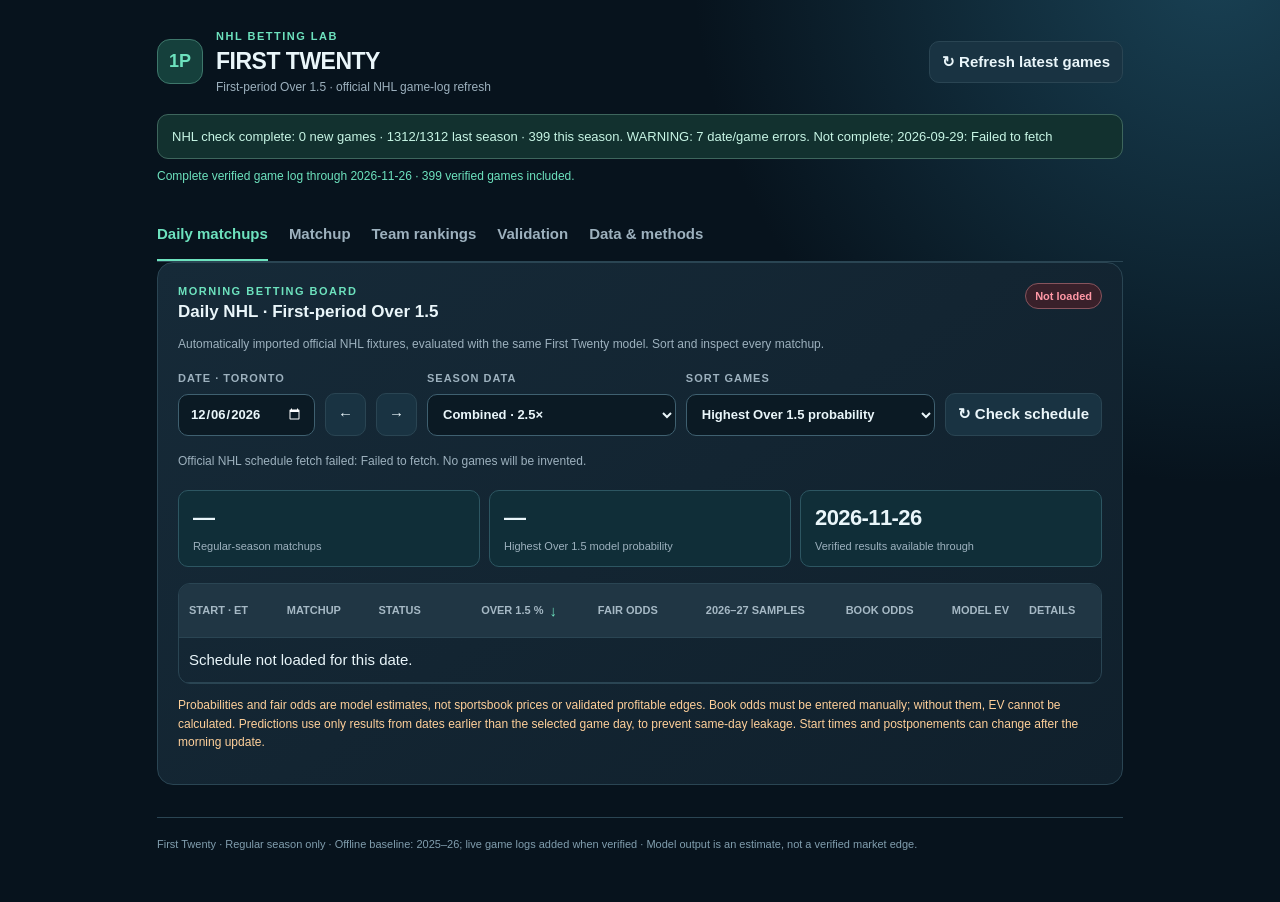
==== commit 3ee4cbcd: "Refresh verified NHL first periods and rebuild public calculator" ====
--- a/index.html
+++ b/index.html
@@ -35,7 +35,7 @@
 #boardProbDirection{font-size:15px;line-height:1;color:var(--mint)}
 </style></head><body><div class="shell">
 <div class="header"><div class="brand"><div class="mark">1P</div><div><div class="tiny">NHL Betting Lab</div><h1>FIRST TWENTY</h1><div class="dim" style="font-size:12px">First-period Over 1.5 · official NHL game-log refresh</div></div></div><button id="refresh" class="outline">↻ Refresh latest games</button></div>
-<div class="status" id="status">COMPLETE THROUGH 2026-11-25 · 399 verified games embedded (NHL play-by-play + checked boxscores).</div><div class="note" id="asOf" style="margin-top:8px;color:#6de2be">COMPLETE THROUGH 2026-11-25 · 399 verified games embedded (NHL play-by-play + checked boxscores).</div><div class="refreshBar" id="refreshBar"><span id="refreshFill"></span></div>
+<div class="status" id="status">COMPLETE THROUGH 2026-11-26 · 399 verified games embedded (NHL play-by-play + checked boxscores).</div><div class="note" id="asOf" style="margin-top:8px;color:#6de2be">COMPLETE THROUGH 2026-11-26 · 399 verified games embedded (NHL play-by-play + checked boxscores).</div><div class="refreshBar" id="refreshBar"><span id="refreshFill"></span></div>
 <div class="tabs"><button class="tab on" data-tab="board">Daily matchups</button><button class="tab" data-tab="match">Matchup</button><button class="tab" data-tab="ranks">Team rankings</button><button class="tab" data-tab="validate">Validation</button><button class="tab" data-tab="data">Data & methods</button></div>
 <section class="v show" id="v-board">
 <div class="card">
@@ -70,8 +70,8 @@
 'use strict';
 const TEAMS={"ANA":{"name":"Anaheim Ducks","hgf":40,"hga":45,"agf":27,"aga":38},"BOS":{"name":"Boston Bruins","hgf":46,"hga":26,"agf":35,"aga":43},"BUF":{"name":"Buffalo Sabres","hgf":42,"hga":34,"agf":42,"aga":43},"CGY":{"name":"Calgary Flames","hgf":35,"hga":21,"agf":24,"aga":49},"CAR":{"name":"Carolina Hurricanes","hgf":51,"hga":36,"agf":46,"aga":28},"CHI":{"name":"Chicago Blackhawks","hgf":28,"hga":38,"agf":33,"aga":34},"COL":{"name":"Colorado Avalanche","hgf":53,"hga":35,"agf":43,"aga":26},"CBJ":{"name":"Columbus Blue Jackets","hgf":51,"hga":27,"agf":32,"aga":36},"DAL":{"name":"Dallas Stars","hgf":36,"hga":31,"agf":36,"aga":30},"DET":{"name":"Detroit Red Wings","hgf":22,"hga":34,"agf":27,"aga":29},"EDM":{"name":"Edmonton Oilers","hgf":42,"hga":41,"agf":40,"aga":37},"FLA":{"name":"Florida Panthers","hgf":38,"hga":33,"agf":38,"aga":41},"LAK":{"name":"Los Angeles Kings","hgf":30,"hga":29,"agf":30,"aga":32},"MIN":{"name":"Minnesota Wild","hgf":34,"hga":38,"agf":41,"aga":28},"MTL":{"name":"Montreal Canadiens","hgf":38,"hga":36,"agf":37,"aga":34},"NSH":{"name":"Nashville Predators","hgf":38,"hga":37,"agf":29,"aga":45},"NJD":{"name":"New Jersey Devils","hgf":35,"hga":40,"agf":29,"aga":40},"NYI":{"name":"New York Islanders","hgf":35,"hga":39,"agf":29,"aga":28},"NYR":{"name":"New York Rangers","hgf":22,"hga":37,"agf":45,"aga":41},"OTT":{"name":"Ottawa Senators","hgf":34,"hga":35,"agf":44,"aga":38},"PHI":{"name":"Philadelphia Flyers","hgf":29,"hga":35,"agf":36,"aga":33},"PIT":{"name":"Pittsburgh Penguins","hgf":51,"hga":33,"agf":42,"aga":35},"SJS":{"name":"San Jose Sharks","hgf":40,"hga":43,"agf":39,"aga":46},"SEA":{"name":"Seattle Kraken","hgf":29,"hga":38,"agf":28,"aga":35},"STL":{"name":"St. Louis Blues","hgf":33,"hga":36,"agf":33,"aga":43},"TBL":{"name":"Tampa Bay Lightning","hgf":33,"hga":40,"agf":46,"aga":36},"TOR":{"name":"Toronto Maple Leafs","hgf":41,"hga":43,"agf":28,"aga":38},"UTA":{"name":"Utah Mammoth","hgf":39,"hga":34,"agf":37,"aga":31},"VAN":{"name":"Vancouver Canucks","hgf":29,"hga":39,"agf":39,"aga":48},"VGK":{"name":"Vegas Golden Knights","hgf":33,"hga":41,"agf":29,"aga":39},"WSH":{"name":"Washington Capitals","hgf":30,"hga":30,"agf":38,"aga":32},"WPG":{"name":"Winnipeg Jets","hgf":37,"hga":26,"agf":28,"aga":38}};
 const SEED=[{"id":"2026-09-29_CHI_VGK","gameId":"2026020005","date":"2026-09-29","away":"CHI","home":"VGK","ap1":0,"hp1":2,"source":"archived-official-nhl-play-by-play","sourceMethods":["official-play-by-play-period-end","goal-event-reconciliation"]},{"id":"2026-09-29_FLA_CAR","gameId":"2026020001","date":"2026-09-29","away":"FLA","home":"CAR","ap1":0,"hp1":0,"source":"archived-official-nhl-play-by-play","sourceMethods":["official-play-by-play-period-end","goal-event-reconciliation"]},{"id":"2026-09-29_MTL_TOR","gameId":"2026020002","date":"2026-09-29","away":"MTL","home":"TOR","ap1":1,"hp1":1,"source":"archived-official-nhl-play-by-play","sourceMethods":["official-play-by-play-period-end","goal-event-reconciliation"]},{"id":"2026-09-29_NYR_BOS","gameId":"2026020003","date":"2026-09-29","away":"NYR","home":"BOS","ap1":0,"hp1":0,"source":"archived-official-nhl-play-by-play","sourceMethods":["official-play-by-play-period-end","goal-event-reconciliation"]},{"id":"2026-09-29_VAN_EDM","gameId":"2026020004","date":"2026-09-29","away":"VAN","home":"EDM","ap1":1,"hp1":1,"source":"archived-official-nhl-play-by-play","sourceMethods":["official-play-by-play-period-end","goal-event-reconciliation"]},{"id":"2026-09-30_LAK_COL","gameId":"2026020007","date":"2026-09-30","away":"LAK","home":"COL","ap1":1,"hp1":2,"source":"archived-official-nhl-play-by-play","sourceMethods":["official-play-by-play-period-end","goal-event-reconciliation"]},{"id":"2026-09-30_NYI_TOR","gameId":"2026020008","date":"2026-09-30","away":"NYI","home":"TOR","ap1":0,"hp1":2,"source":"archived-official-nhl-play-by-play","sourceMethods":["official-play-by-play-period-end","goal-event-reconciliation"]},{"id":"2026-09-30_PIT_PHI","gameId":"2026020006","date":"2026-09-30","away":"PIT","home":"PHI","ap1":2,"hp1":0,"source":"archived-official-nhl-play-by-play","sourceMethods":["official-play-by-play-period-end","goal-event-reconciliation"]},{"id":"2026-10-01_BUF_CBJ","gameId":"2026020011","date":"2026-10-01","away":"BUF","home":"CBJ","ap1":1,"hp1":3,"source":"archived-official-nhl-play-by-play","sourceMethods":["official-play-by-play-period-end","goal-event-reconciliation"]},{"id":"2026-10-01_CHI_UTA","gameId":"2026020013","date":"2026-10-01","away":"CHI","home":"UTA","ap1":0,"hp1":2,"source":"archived-official-nhl-play-by-play","sourceMethods":["official-play-by-play-period-end","goal-event-reconciliation"]},{"id":"2026-10-01_EDM_VAN","gameId":"2026020015","date":"2026-10-01","away":"EDM","home":"VAN","ap1":4,"hp1":0,"source":"archived-official-nhl-play-by-play","sourceMethods":["official-play-by-play-period-end","goal-event-reconciliation"]},{"id":"2026-10-01_FLA_SJS","gameId":"2026020016","date":"2026-10-01","away":"FLA","home":"SJS","ap1":0,"hp1":1,"source":"archived-official-nhl-play-by-play","sourceMethods":["official-play-by-play-period-end","goal-event-reconciliation"]},{"id":"2026-10-01_MIN_NSH","gameId":"2026020012","date":"2026-10-01","away":"MIN","home":"NSH","ap1":2,"hp1":0,"source":"archived-official-nhl-play-by-play","sourceMethods":["official-play-by-play-period-end","goal-event-reconciliation"]},{"id":"2026-10-01_PHI_NJD","gameId":"2026020009","date":"2026-10-01","away":"PHI","home":"NJD","ap1":1,"hp1":0,"source":"archived-official-nhl-play-by-play","sourceMethods":["official-play-by-play-period-end","goal-event-reconciliation"]},{"id":"2026-10-01_SEA_CGY","gameId":"2026020014","date":"2026-10-01","away":"SEA","home":"CGY","ap1":3,"hp1":0,"source":"archived-official-nhl-play-by-play","sourceMethods":["official-play-by-play-period-end","goal-event-reconciliation"]},{"id":"2026-10-01_TBL_NYR","gameId":"2026020010","date":"2026-10-01","away":"TBL","home":"NYR","ap1":0,"hp1":2,"source":"archived-official-nhl-play-by-play","sourceMethods":["official-play-by-play-period-end","goal-event-reconciliation"]},{"id":"2026-10-02_ANA_VGK","gameId":"2026020021","date":"2026-10-02","away":"ANA","home":"VGK","ap1":1,"hp1":0,"source":"archived-official-nhl-play-by-play","sourceMethods":["official-play-by-play-period-end","goal-event-reconciliation"]},{"id":"2026-10-02_BOS_WPG","gameId":"2026020019","date":"2026-10-02","away":"BOS","home":"WPG","ap1":2,"hp1":1,"source":"archived-official-nhl-play-by-play","sourceMethods":["official-play-by-play-period-end","goal-event-reconciliation"]},{"id":"2026-10-02_NYR_DET","gameId":"2026020017","date":"2026-10-02","away":"NYR","home":"DET","ap1":1,"hp1":0,"source":"archived-official-nhl-play-by-play","sourceMethods":["official-play-by-play-period-end","goal-event-reconciliation"]},{"id":"2026-10-02_STL_DAL","gameId":"2026020020","date":"2026-10-02","away":"STL","home":"DAL","ap1":1,"hp1":0,"source":"archived-official-nhl-play-by-play","sourceMethods":["official-play-by-play-period-end","goal-event-reconciliation"]},{"id":"2026-10-02_WSH_CAR","gameId":"2026020018","date":"2026-10-02","away":"WSH","home":"CAR","ap1":3,"hp1":0,"source":"archived-official-nhl-play-by-play","sourceMethods":["official-play-by-play-period-end","goal-event-reconciliation"]},{"id":"2026-10-03_BOS_MIN","gameId":"2026020031","date":"2026-10-03","away":"BOS","home":"MIN","ap1":1,"hp1":0,"source":"archived-official-nhl-play-by-play","sourceMethods":["official-play-by-play-period-end","goal-event-reconciliation"]},{"id":"2026-10-03_CAR_PHI","gameId":"2026020025","date":"2026-10-03","away":"CAR","home":"PHI","ap1":1,"hp1":1,"source":"archived-official-nhl-play-by-play","sourceMethods":["official-play-by-play-period-end","goal-event-reconciliation"]},{"id":"2026-10-03_CGY_VAN","gameId":"2026020033","date":"2026-10-03","away":"CGY","home":"VAN","ap1":1,"hp1":0,"source":"archived-official-nhl-play-by-play","sourceMethods":["official-play-by-play-period-end","goal-event-reconciliation"]},{"id":"2026-10-03_CHI_BUF","gameId":"2026020022","date":"2026-10-03","away":"CHI","home":"BUF","ap1":2,"hp1":1,"source":"archived-official-nhl-play-by-play","sourceMethods":["official-play-by-play-period-end","goal-event-reconciliation"]},{"id":"2026-10-03_DAL_NSH","gameId":"2026020030","date":"2026-10-03","away":"DAL","home":"NSH","ap1":1,"hp1":2,"source":"archived-official-nhl-play-by-play","sourceMethods":["official-play-by-play-period-end","goal-event-reconciliation"]},{"id":"2026-10-03_LAK_SJS","gameId":"2026020034","date":"2026-10-03","away":"LAK","home":"SJS","ap1":1,"hp1":0,"source":"archived-official-nhl-play-by-play","sourceMethods":["official-play-by-play-period-end","goal-event-reconciliation"]},{"id":"2026-10-03_MTL_PIT","gameId":"2026020026","date":"2026-10-03","away":"MTL","home":"PIT","ap1":1,"hp1":1,"source":"archived-official-nhl-play-by-play","sourceMethods":["official-play-by-play-period-end","goal-event-reconciliation"]},{"id":"2026-10-03_NJD_NYI","gameId":"2026020029","date":"2026-10-03","away":"NJD","home":"NYI","ap1":0,"hp1":0,"source":"archived-official-nhl-play-by-play","sourceMethods":["official-play-by-play-period-end","goal-event-reconciliation"]},{"id":"2026-10-03_OTT_TOR","gameId":"2026020023","date":"2026-10-03","away":"OTT","home":"TOR","ap1":1,"hp1":0,"source":"archived-official-nhl-play-by-play","sourceMethods":["official-play-by-play-period-end","goal-event-reconciliation"]},{"id":"2026-10-03_SEA_EDM","gameId":"2026020028","date":"2026-10-03","away":"SEA","home":"EDM","ap1":0,"hp1":1,"source":"archived-official-nhl-play-by-play","sourceMethods":["official-play-by-play-period-end","goal-event-reconciliation"]},{"id":"2026-10-03_STL_COL","gameId":"2026020032","date":"2026-10-03","away":"STL","home":"COL","ap1":0,"hp1":2,"source":"archived-official-nhl-play-by-play","sourceMethods":["official-play-by-play-period-end","goal-event-reconciliation"]},{"id":"2026-10-03_UTA_CBJ","gameId":"2026020027","date":"2026-10-03","away":"UTA","home":"CBJ","ap1":2,"hp1":0,"source":"archived-official-nhl-play-by-play","sourceMethods":["official-play-by-play-period-end","goal-event-reconciliation"]},{"id":"2026-10-03_WSH_TBL","gameId":"2026020024","date":"2026-10-03","away":"WSH","home":"TBL","ap1":0,"hp1":2,"source":"archived-official-nhl-play-by-play","sourceMethods":["official-play-by-play-period-end","goal-event-reconciliation"]},{"id":"2026-10-04_CGY_SEA","gameId":"2026020038","date":"2026-10-04","away":"CGY","home":"SEA","ap1":0,"hp1":3,"source":"archived-official-nhl-play-by-play","sourceMethods":["official-play-by-play-period-end","goal-event-reconciliation"]},{"id":"2026-10-04_FLA_ANA","gameId":"2026020037","date":"2026-10-04","away":"FLA","home":"ANA","ap1":1,"hp1":1,"source":"archived-official-nhl-play-by-play","sourceMethods":["official-play-by-play-period-end","goal-event-reconciliation"]},{"id":"2026-10-04_UTA_NYR","gameId":"2026020036","date":"2026-10-04","away":"UTA","home":"NYR","ap1":0,"hp1":1,"source":"archived-official-nhl-play-by-play","sourceMethods":["official-play-by-play-period-end","goal-event-reconciliation"]},{"id":"2026-10-04_VGK_VAN","gameId":"2026020039","date":"2026-10-04","away":"VGK","home":"VAN","ap1":0,"hp1":1,"source":"archived-official-nhl-play-by-play","sourceMethods":["official-play-by-play-period-end","goal-event-reconciliation"]},{"id":"2026-10-04_WPG_DET","gameId":"2026020035","date":"2026-10-04","away":"WPG","home":"DET","ap1":2,"hp1":0,"source":"archived-official-nhl-play-by-play","sourceMethods":["official-play-by-play-period-end","goal-event-reconciliation"]},{"id":"2026-10-05_OTT_BOS","gameId":"2026020041","date":"2026-10-05","away":"OTT","home":"BOS","ap1":2,"hp1":0,"source":"archived-official-nhl-play-by-play","sourceMethods":["official-play-by-play-period-end","goal-event-reconciliation"]},{"id":"2026-10-05_PHI_TBL","gameId":"2026020040","date":"2026-10-05","away":"PHI","home":"TBL","ap1":0,"hp1":1,"source":"archived-official-nhl-play-by-play","sourceMethods":["official-play-by-play-period-end","goal-event-reconciliation"]},{"id":"2026-10-05_SJS_DAL","gameId":"2026020043","date":"2026-10-05","away":"SJS","home":"DAL","ap1":0,"hp1":1,"source":"archived-official-nhl-play-by-play","sourceMethods":["official-play-by-play-period-end","goal-event-reconciliation"]},{"id":"2026-10-05_WPG_PIT","gameId":"2026020042","date":"2026-10-05","away":"WPG","home":"PIT","ap1":0,"hp1":0,"source":"archived-official-nhl-play-by-play","sourceMethods":["official-play-by-play-period-end","goal-event-reconciliation"]},{"id":"2026-10-06_CAR_MTL","gameId":"2026020045","date":"2026-10-06","away":"CAR","home":"MTL","ap1":2,"hp1":3,"source":"archived-official-nhl-play-by-play","sourceMethods":["official-play-by-play-period-end","goal-event-reconciliation"]},{"id":"2026-10-06_FLA_LAK","gameId":"2026020052","date":"2026-10-06","away":"FLA","home":"LAK","ap1":0,"hp1":1,"source":"archived-official-nhl-play-by-play","sourceMethods":["official-play-by-play-period-end","goal-event-reconciliation"]},{"id":"2026-10-06_MIN_BUF","gameId":"2026020049","date":"2026-10-06","away":"MIN","home":"BUF","ap1":0,"hp1":0,"source":"archived-official-nhl-play-by-play","sourceMethods":["official-play-by-play-period-end","goal-event-reconciliation"]},{"id":"2026-10-06_NSH_TOR","gameId":"2026020044","date":"2026-10-06","away":"NSH","home":"TOR","ap1":2,"hp1":0,"source":"archived-official-nhl-play-by-play","sourceMethods":["official-play-by-play-period-end","goal-event-reconciliation"]},{"id":"2026-10-06_NYI_NYR","gameId":"2026020048","date":"2026-10-06","away":"NYI","home":"NYR","ap1":0,"hp1":1,"source":"archived-official-nhl-play-by-play","sourceMethods":["official-play-by-play-period-end","goal-event-reconciliation"]},{"id":"2026-10-06_OTT_DET","gameId":"2026020046","date":"2026-10-06","away":"OTT","home":"DET","ap1":1,"hp1":2,"source":"archived-official-nhl-play-by-play","sourceMethods":["official-play-by-play-period-end","goal-event-reconciliation"]},{"id":"2026-10-06_STL_CHI","gameId":"2026020050","date":"2026-10-06","away":"STL","home":"CHI","ap1":1,"hp1":0,"source":"archived-official-nhl-play-by-play","sourceMethods":["official-play-by-play-period-end","goal-event-reconciliation"]},{"id":"2026-10-06_UTA_NJD","gameId":"2026020047","date":"2026-10-06","away":"UTA","home":"NJD","ap1":1,"hp1":1,"source":"archived-official-nhl-play-by-play","sourceMethods":["official-play-by-play-period-end","goal-event-reconciliation"]},{"id":"2026-10-06_VGK_SEA","gameId":"2026020051","date":"2026-10-06","away":"VGK","home":"SEA","ap1":2,"hp1":0,"source":"archived-official-nhl-play-by-play","sourceMethods":["official-play-by-play-period-end","goal-event-reconciliation"]},{"id":"2026-10-07_COL_WPG","gameId":"2026020054","date":"2026-10-07","away":"COL","home":"WPG","ap1":0,"hp1":0,"source":"archived-official-nhl-play-by-play","sourceMethods":["official-play-by-play-period-end","goal-event-reconciliation"]},{"id":"2026-10-07_EDM_ANA","gameId":"2026020055","date":"2026-10-07","away":"EDM","home":"ANA","ap1":0,"hp1":2,"source":"archived-official-nhl-play-by-play","sourceMethods":["official-play-by-play-period-end","goal-event-reconciliation"]},{"id":"2026-10-07_PIT_WSH","gameId":"2026020053","date":"2026-10-07","away":"PIT","home":"WSH","ap1":1,"hp1":2,"source":"archived-official-nhl-play-by-play","sourceMethods":["official-play-by-play-period-end","goal-event-reconciliation"]},{"id":"2026-10-08_CHI_NYI","gameId":"2026020062","date":"2026-10-08","away":"CHI","home":"NYI","ap1":0,"hp1":1,"source":"archived-official-nhl-play-by-play","sourceMethods":["official-play-by-play-period-end","goal-event-reconciliation"]},{"id":"2026-10-08_COL_CGY","gameId":"2026020064","date":"2026-10-08","away":"COL","home":"CGY","ap1":1,"hp1":1,"source":"archived-official-nhl-play-by-play","sourceMethods":["official-play-by-play-period-end","goal-event-reconciliation"]},{"id":"2026-10-08_DAL_BUF","gameId":"2026020057","date":"2026-10-08","away":"DAL","home":"BUF","ap1":1,"hp1":0,"source":"archived-official-nhl-play-by-play","sourceMethods":["official-play-by-play-period-end","goal-event-reconciliation"]},{"id":"2026-10-08_MIN_TBL","gameId":"2026020060","date":"2026-10-08","away":"MIN","home":"TBL","ap1":0,"hp1":2,"source":"archived-official-nhl-play-by-play","sourceMethods":["official-play-by-play-period-end","goal-event-reconciliation"]},{"id":"2026-10-08_NSH_MTL","gameId":"2026020058","date":"2026-10-08","away":"NSH","home":"MTL","ap1":0,"hp1":0,"source":"archived-official-nhl-play-by-play","sourceMethods":["official-play-by-play-period-end","goal-event-reconciliation"]},{"id":"2026-10-08_PHI_OTT","gameId":"2026020059","date":"2026-10-08","away":"PHI","home":"OTT","ap1":0,"hp1":1,"source":"archived-official-nhl-play-by-play","sourceMethods":["official-play-by-play-period-end","goal-event-reconciliation"]},{"id":"2026-10-08_SJS_STL","gameId":"2026020063","date":"2026-10-08","away":"SJS","home":"STL","ap1":0,"hp1":1,"source":"archived-official-nhl-play-by-play","sourceMethods":["official-play-by-play-period-end","goal-event-reconciliation"]},{"id":"2026-10-08_TOR_VGK","gameId":"2026020065","date":"2026-10-08","away":"TOR","home":"VGK","ap1":3,"hp1":1,"source":"archived-official-nhl-play-by-play","sourceMethods":["official-play-by-play-period-end","goal-event-reconciliation"]},{"id":"2026-10-08_UTA_BOS","gameId":"2026020056","date":"2026-10-08","away":"UTA","home":"BOS","ap1":0,"hp1":3,"source":"archived-official-nhl-play-by-play","sourceMethods":["official-play-by-play-period-end","goal-event-reconciliation"]},{"id":"2026-10-08_VAN_CAR","gameId":"2026020061","date":"2026-10-08","away":"VAN","home":"CAR","ap1":0,"hp1":3,"source":"archived-official-nhl-play-by-play","sourceMethods":["official-play-by-play-period-end","goal-event-reconciliation"]},{"id":"2026-10-09_ANA_WPG","gameId":"2026020069","date":"2026-10-09","away":"ANA","home":"WPG","ap1":1,"hp1":0,"source":"archived-official-nhl-play-by-play","sourceMethods":["official-play-by-play-period-end","goal-event-reconciliation"]},{"id":"2026-10-09_NYR_WSH","gameId":"2026020067","date":"2026-10-09","away":"NYR","home":"WSH","ap1":1,"hp1":0,"source":"archived-official-nhl-play-by-play","sourceMethods":["official-play-by-play-period-end","goal-event-reconciliation"]},{"id":"2026-10-09_PIT_CBJ","gameId":"2026020068","date":"2026-10-09","away":"PIT","home":"CBJ","ap1":0,"hp1":1,"source":"archived-official-nhl-play-by-play","sourceMethods":["official-play-by-play-period-end","goal-event-reconciliation"]},{"id":"2026-10-09_SEA_DET","gameId":"2026020066","date":"2026-10-09","away":"SEA","home":"DET","ap1":1,"hp1":1,"source":"archived-official-nhl-play-by-play","sourceMethods":["official-play-by-play-period-end","goal-event-reconciliation"]},{"id":"2026-10-10_ANA_CGY","gameId":"2026020082","date":"2026-10-10","away":"ANA","home":"CGY","ap1":2,"hp1":1,"source":"archived-official-nhl-play-by-play","sourceMethods":["official-play-by-play-period-end","goal-event-reconciliation"]},{"id":"2026-10-10_CAR_CHI","gameId":"2026020078","date":"2026-10-10","away":"CAR","home":"CHI","ap1":1,"hp1":0,"source":"archived-official-nhl-play-by-play","sourceMethods":["official-play-by-play-period-end","goal-event-reconciliation"]},{"id":"2026-10-10_CBJ_STL","gameId":"2026020079","date":"2026-10-10","away":"CBJ","home":"STL","ap1":2,"hp1":0,"source":"archived-official-nhl-play-by-play","sourceMethods":["official-play-by-play-period-end","goal-event-reconciliation"]},{"id":"2026-10-10_DAL_PIT","gameId":"2026020077","date":"2026-10-10","away":"DAL","home":"PIT","ap1":0,"hp1":0,"source":"archived-official-nhl-play-by-play","sourceMethods":["official-play-by-play-period-end","goal-event-reconciliation"]},{"id":"2026-10-10_DET_MTL","gameId":"2026020075","date":"2026-10-10","away":"DET","home":"MTL","ap1":0,"hp1":0,"source":"archived-official-nhl-play-by-play","sourceMethods":["official-play-by-play-period-end","goal-event-reconciliation"]},{"id":"2026-10-10_EDM_SJS","gameId":"2026020072","date":"2026-10-10","away":"EDM","home":"SJS","ap1":1,"hp1":0,"source":"archived-official-nhl-play-by-play","sourceMethods":["official-play-by-play-period-end","goal-event-reconciliation"]},{"id":"2026-10-10_LAK_VGK","gameId":"2026020083","date":"2026-10-10","away":"LAK","home":"VGK","ap1":0,"hp1":0,"source":"archived-official-nhl-play-by-play","sourceMethods":["official-play-by-play-period-end","goal-event-reconciliation"]},{"id":"2026-10-10_MIN_FLA","gameId":"2026020073","date":"2026-10-10","away":"MIN","home":"FLA","ap1":2,"hp1":0,"source":"archived-official-nhl-play-by-play","sourceMethods":["official-play-by-play-period-end","goal-event-reconciliation"]},{"id":"2026-10-10_NSH_OTT","gameId":"2026020076","date":"2026-10-10","away":"NSH","home":"OTT","ap1":2,"hp1":0,"source":"archived-official-nhl-play-by-play","sourceMethods":["official-play-by-play-period-end","goal-event-reconciliation"]},{"id":"2026-10-10_PHI_BOS","gameId":"2026020070","date":"2026-10-10","away":"PHI","home":"BOS","ap1":0,"hp1":1,"source":"archived-official-nhl-play-by-play","sourceMethods":["official-play-by-play-period-end","goal-event-reconciliation"]},{"id":"2026-10-10_TBL_NYI","gameId":"2026020081","date":"2026-10-10","away":"TBL","home":"NYI","ap1":2,"hp1":0,"source":"archived-official-nhl-play-by-play","sourceMethods":["official-play-by-play-period-end","goal-event-reconciliation"]},{"id":"2026-10-10_TOR_COL","gameId":"2026020080","date":"2026-10-10","away":"TOR","home":"COL","ap1":1,"hp1":2,"source":"archived-official-nhl-play-by-play","sourceMethods":["official-play-by-play-period-end","goal-event-reconciliation"]},{"id":"2026-10-10_UTA_BUF","gameId":"2026020074","date":"2026-10-10","away":"UTA","home":"BUF","ap1":1,"hp1":1,"source":"archived-official-nhl-play-by-play","sourceMethods":["official-play-by-play-period-end","goal-event-reconciliation"]},{"id":"2026-10-10_VAN_NJD","gameId":"2026020071","date":"2026-10-10","away":"VAN","home":"NJD","ap1":1,"hp1":2,"source":"archived-official-nhl-play-by-play","sourceMethods":["official-play-by-play-period-end","goal-event-reconciliation"]},{"id":"2026-10-11_CAR_PHI","gameId":"2026020086","date":"2026-10-11","away":"CAR","home":"PHI","ap1":0,"hp1":0,"source":"archived-official-nhl-play-by-play","sourceMethods":["official-play-by-play-period-end","goal-event-reconciliation"]},{"id":"2026-10-11_SEA_WSH","gameId":"2026020084","date":"2026-10-11","away":"SEA","home":"WSH","ap1":2,"hp1":2,"source":"archived-official-nhl-play-by-play","sourceMethods":["official-play-by-play-period-end","goal-event-reconciliation"]},{"id":"2026-10-11_VAN_NYR","gameId":"2026020085","date":"2026-10-11","away":"VAN","home":"NYR","ap1":1,"hp1":1,"source":"archived-official-nhl-play-by-play","sourceMethods":["official-play-by-play-period-end","goal-event-reconciliation"]},{"id":"2026-10-12_FLA_BUF","gameId":"2026020087","date":"2026-10-12","away":"FLA","home":"BUF","ap1":1,"hp1":2,"source":"archived-official-nhl-play-by-play","sourceMethods":["official-play-by-play-period-end","goal-event-reconciliation"]},{"id":"2026-10-12_OTT_NJD","gameId":"2026020088","date":"2026-10-12","away":"OTT","home":"NJD","ap1":0,"hp1":0,"source":"archived-official-nhl-play-by-play","sourceMethods":["official-play-by-play-period-end","goal-event-reconciliation"]},{"id":"2026-10-12_VGK_MIN","gameId":"2026020089","date":"2026-10-12","away":"VGK","home":"MIN","ap1":0,"hp1":3,"source":"archived-official-nhl-play-by-play","sourceMethods":["official-play-by-play-period-end","goal-event-reconciliation"]},{"id":"2026-10-13_BOS_SJS","date":"2026-10-13","away":"BOS","home":"SJS","ap1":2,"hp1":1,"source":"cbs-period-boxscore","sourceUrl":"https://www.cbssports.com/nhl/scoreboard/20261013/"},{"id":"2026-10-13_BUF_MTL","date":"2026-10-13","away":"BUF","home":"MTL","ap1":1,"hp1":1,"source":"cbs-period-boxscore","sourceUrl":"https://www.cbssports.com/nhl/scoreboard/20261013/"},{"id":"2026-10-13_CGY_ANA","date":"2026-10-13","away":"CGY","home":"ANA","ap1":1,"hp1":2,"source":"cbs-period-boxscore","sourceUrl":"https://www.cbssports.com/nhl/scoreboard/20261013/"},{"id":"2026-10-13_COL_DAL","date":"2026-10-13","away":"COL","home":"DAL","ap1":1,"hp1":1,"source":"cbs-period-boxscore","sourceUrl":"https://www.cbssports.com/nhl/scoreboard/20261013/"},{"id":"2026-10-13_EDM_LAK","date":"2026-10-13","away":"EDM","home":"LAK","ap1":3,"hp1":0,"source":"cbs-period-boxscore","sourceUrl":"https://www.cbssports.com/nhl/scoreboard/20261013/"},{"id":"2026-10-13_FLA_CBJ","date":"2026-10-13","away":"FLA","home":"CBJ","ap1":0,"hp1":1,"source":"cbs-period-boxscore","sourceUrl":"https://www.cbssports.com/nhl/scoreboard/20261013/"},{"id":"2026-10-13_MIN_WPG","date":"2026-10-13","away":"MIN","home":"WPG","ap1":2,"hp1":2,"source":"cbs-period-boxscore","sourceUrl":"https://www.cbssports.com/nhl/scoreboard/20261013/"},{"id":"2026-10-13_NJD_DET","date":"2026-10-13","away":"NJD","home":"DET","ap1":1,"hp1":1,"source":"cbs-period-boxscore","sourceUrl":"https://www.cbssports.com/nhl/scoreboard/20261013/"},{"id":"2026-10-13_PIT_CHI","date":"2026-10-13","away":"PIT","home":"CHI","ap1":1,"hp1":2,"source":"cbs-period-boxscore","sourceUrl":"https://www.cbssports.com/nhl/scoreboard/20261013/"},{"id":"2026-10-13_SEA_PHI","date":"2026-10-13","away":"SEA","home":"PHI","ap1":1,"hp1":0,"source":"cbs-period-boxscore","sourceUrl":"https://www.cbssports.com/nhl/scoreboard/20261013/"},{"id":"2026-10-13_STL_OTT","date":"2026-10-13","away":"STL","home":"OTT","ap1":1,"hp1":0,"source":"cbs-period-boxscore","sourceUrl":"https://www.cbssports.com/nhl/scoreboard/20261013/"},{"id":"2026-10-13_TBL_NYR","date":"2026-10-13","away":"TBL","home":"NYR","ap1":1,"hp1":2,"source":"cbs-period-boxscore","sourceUrl":"https://www.cbssports.com/nhl/scoreboard/20261013/"},{"id":"2026-10-13_TOR_UTA","date":"2026-10-13","away":"TOR","home":"UTA","ap1":0,"hp1":1,"source":"cbs-period-boxscore","sourceUrl":"https://www.cbssports.com/nhl/scoreboard/20261013/"},{"id":"2026-10-13_VAN_NYI","date":"2026-10-13","away":"VAN","home":"NYI","ap1":0,"hp1":2,"source":"cbs-period-boxscore","sourceUrl":"https://www.cbssports.com/nhl/scoreboard/20261013/"},{"id":"2026-10-13_VGK_NSH","date":"2026-10-13","away":"VGK","home":"NSH","ap1":2,"hp1":1,"source":"cbs-period-boxscore","sourceUrl":"https://www.cbssports.com/nhl/scoreboard/20261013/"},{"id":"2026-10-13_WSH_CAR","date":"2026-10-13","away":"WSH","home":"CAR","ap1":1,"hp1":0,"source":"cbs-period-boxscore","sourceUrl":"https://www.cbssports.com/nhl/scoreboard/20261013/"},{"id":"2026-10-14_DAL_COL","date":"2026-10-14","away":"DAL","home":"COL","ap1":0,"hp1":0,"source":"cbs-period-boxscore","sourceUrl":"https://www.cbssports.com/nhl/scoreboard/20261014/"},{"id":"2026-10-14_MTL_WSH","date":"2026-10-14","away":"MTL","home":"WSH","ap1":2,"hp1":2,"source":"cbs-period-boxscore","sourceUrl":"https://www.cbssports.com/nhl/scoreboard/20261014/"},{"id":"2026-10-15_BUF_TOR","date":"2026-10-15","away":"BUF","home":"TOR","ap1":1,"hp1":2,"source":"cbs-period-boxscore","sourceUrl":"https://www.cbssports.com/nhl/scoreboard/20261015/"},{"id":"2026-10-15_CGY_VGK","date":"2026-10-15","away":"CGY","home":"VGK","ap1":0,"hp1":2,"source":"cbs-period-boxscore","sourceUrl":"https://www.cbssports.com/nhl/scoreboard/20261015/"},{"id":"2026-10-15_NYI_OTT","date":"2026-10-15","away":"NYI","home":"OTT","ap1":1,"hp1":0,"source":"cbs-period-boxscore","sourceUrl":"https://www.cbssports.com/nhl/scoreboard/20261015/"},{"id":"2026-10-15_NYR_NJD","date":"2026-10-15","away":"NYR","home":"NJD","ap1":0,"hp1":1,"source":"cbs-period-boxscore","sourceUrl":"https://www.cbssports.com/nhl/scoreboard/20261015/"},{"id":"2026-10-15_PHI_DET","date":"2026-10-15","away":"PHI","home":"DET","ap1":1,"hp1":0,"source":"cbs-period-boxscore","sourceUrl":"https://www.cbssports.com/nhl/scoreboard/20261015/"},{"id":"2026-10-15_SEA_TBL","date":"2026-10-15","away":"SEA","home":"TBL","ap1":1,"hp1":1,"source":"cbs-period-boxscore","sourceUrl":"https://www.cbssports.com/nhl/scoreboard/20261015/"},{"id":"2026-10-15_SJS_NSH","date":"2026-10-15","away":"SJS","home":"NSH","ap1":1,"hp1":0,"source":"cbs-period-boxscore","sourceUrl":"https://www.cbssports.com/nhl/scoreboard/20261015/"},{"id":"2026-10-15_STL_MIN","date":"2026-10-15","away":"STL","home":"MIN","ap1":1,"hp1":2,"source":"cbs-period-boxscore","sourceUrl":"https://www.cbssports.com/nhl/scoreboard/20261015/"},{"id":"2026-10-15_UTA_EDM","date":"2026-10-15","away":"UTA","home":"EDM","ap1":1,"hp1":0,"source":"cbs-period-boxscore","sourceUrl":"https://www.cbssports.com/nhl/scoreboard/20261015/"},{"id":"2026-10-15_VAN_FLA","date":"2026-10-15","away":"VAN","home":"FLA","ap1":2,"hp1":0,"source":"cbs-period-boxscore","sourceUrl":"https://www.cbssports.com/nhl/scoreboard/20261015/"},{"id":"2026-10-15_WPG_CHI","date":"2026-10-15","away":"WPG","home":"CHI","ap1":1,"hp1":3,"source":"cbs-period-boxscore","sourceUrl":"https://www.cbssports.com/nhl/scoreboard/20261015/"},{"id":"2026-10-16_BOS_ANA","date":"2026-10-16","away":"BOS","home":"ANA","ap1":0,"hp1":2,"source":"cbs-period-boxscore","sourceUrl":"https://www.cbssports.com/nhl/scoreboard/20261016/"},{"id":"2026-10-16_PIT_COL","date":"2026-10-16","away":"PIT","home":"COL","ap1":2,"hp1":1,"source":"cbs-period-boxscore","sourceUrl":"https://www.cbssports.com/nhl/scoreboard/20261016/"},{"id":"2026-10-17_BOS_LAK","date":"2026-10-17","away":"BOS","home":"LAK","ap1":0,"hp1":1,"source":"cbs-period-boxscore","sourceUrl":"https://www.cbssports.com/nhl/scoreboard/20261017/"},{"id":"2026-10-17_BUF_MTL","date":"2026-10-17","away":"BUF","home":"MTL","ap1":1,"hp1":2,"source":"cbs-period-boxscore","sourceUrl":"https://www.cbssports.com/nhl/scoreboard/20261017/"},{"id":"2026-10-17_CAR_WPG","date":"2026-10-17","away":"CAR","home":"WPG","ap1":0,"hp1":0,"source":"cbs-period-boxscore","sourceUrl":"https://www.cbssports.com/nhl/scoreboard/20261017/"},{"id":"2026-10-17_DAL_CHI","date":"2026-10-17","away":"DAL","home":"CHI","ap1":0,"hp1":0,"source":"hockey-reference-boxscore","sourceUrl":"https://www.hockey-reference.com/boxscores/202610170CHI.html","crossCheckSources":["https://www.cbssports.com/nhl/scoreboard/20261017/"]},{"id":"2026-10-17_EDM_UTA","date":"2026-10-17","away":"EDM","home":"UTA","ap1":3,"hp1":0,"source":"cbs-period-boxscore","sourceUrl":"https://www.cbssports.com/nhl/scoreboard/20261017/"},{"id":"2026-10-17_NJD_WSH","date":"2026-10-17","away":"NJD","home":"WSH","ap1":1,"hp1":1,"source":"cbs-period-boxscore","sourceUrl":"https://www.cbssports.com/nhl/scoreboard/20261017/"},{"id":"2026-10-17_NYI_TOR","date":"2026-10-17","away":"NYI","home":"TOR","ap1":1,"hp1":0,"source":"cbs-period-boxscore","sourceUrl":"https://www.cbssports.com/nhl/scoreboard/20261017/"},{"id":"2026-10-17_NYR_CBJ","date":"2026-10-17","away":"NYR","home":"CBJ","ap1":0,"hp1":0,"source":"hockey-reference-boxscore","sourceUrl":"https://www.hockey-reference.com/boxscores/202610170CBJ.html","crossCheckSources":["https://www.cbssports.com/nhl/scoreboard/20261017/"]},{"id":"2026-10-17_OTT_PHI","date":"2026-10-17","away":"OTT","home":"PHI","ap1":0,"hp1":0,"source":"hockey-reference-boxscore","sourceUrl":"https://www.hockey-reference.com/boxscores/202610170PHI.html","crossCheckSources":["https://www.cbssports.com/nhl/scoreboard/20261017/"]},{"id":"2026-10-17_PIT_VGK","date":"2026-10-17","away":"PIT","home":"VGK","ap1":0,"hp1":3,"source":"cbs-period-boxscore","sourceUrl":"https://www.cbssports.com/nhl/scoreboard/20261017/"},{"id":"2026-10-17_SEA_FLA","date":"2026-10-17","away":"SEA","home":"FLA","ap1":1,"hp1":3,"source":"hockey-reference-boxscore","sourceUrl":"https://www.hockey-reference.com/boxscores/202610170FLA.html","crossCheckSources":["https://www.cbssports.com/nhl/scoreboard/20261017/"]},{"id":"2026-10-17_SJS_DET","date":"2026-10-17","away":"SJS","home":"DET","ap1":1,"hp1":1,"source":"hockey-reference-boxscore","sourceUrl":"https://www.hockey-reference.com/boxscores/202610170DET.html","crossCheckSources":["https://www.cbssports.com/nhl/scoreboard/20261017/"]},{"id":"2026-10-17_STL_NSH","date":"2026-10-17","away":"STL","home":"NSH","ap1":1,"hp1":2,"source":"cbs-period-boxscore","sourceUrl":"https://www.cbssports.com/nhl/scoreboard/20261017/"},{"id":"2026-10-17_VAN_TBL","date":"2026-10-17","away":"VAN","home":"TBL","ap1":1,"hp1":0,"source":"cbs-period-boxscore","sourceUrl":"https://www.cbssports.com/nhl/scoreboard/20261017/"},{"id":"2026-10-18_CAR_CGY","date":"2026-10-18","away":"CAR","home":"CGY","ap1":0,"hp1":0,"source":"hockey-reference-boxscore","sourceUrl":"https://www.hockey-reference.com/boxscores/202610180CGY.html","crossCheckSources":["https://www.cbssports.com/nhl/scoreboard/20261018/"]},{"id":"2026-10-18_CBJ_MIN","date":"2026-10-18","away":"CBJ","home":"MIN","ap1":1,"hp1":1,"source":"hockey-reference-boxscore","sourceUrl":"https://www.hockey-reference.com/boxscores/202610180MIN.html","crossCheckSources":["https://www.cbssports.com/nhl/scoreboard/20261018/"]},{"id":"2026-10-19_ANA_NYR","gameId":"2026020137","date":"2026-10-19","away":"ANA","home":"NYR","hp1":1,"ap1":0,"source":"nhl-official","sourceMethods":["score","gamecenter"]},{"id":"2026-10-19_COL_PHI","gameId":"2026020138","date":"2026-10-19","away":"COL","home":"PHI","hp1":1,"ap1":0,"source":"nhl-official","sourceMethods":["score","gamecenter"]},{"id":"2026-10-19_PIT_UTA","gameId":"2026020140","date":"2026-10-19","away":"PIT","home":"UTA","hp1":2,"ap1":1,"source":"nhl-official","sourceMethods":["score","gamecenter"]},{"id":"2026-10-19_SJS_TOR","gameId":"2026020139","date":"2026-10-19","away":"SJS","home":"TOR","hp1":0,"ap1":1,"source":"nhl-official","sourceMethods":["score","gamecenter"]},{"id":"2026-10-20_ANA_NYI","gameId":"2026020143","date":"2026-10-20","away":"ANA","home":"NYI","hp1":3,"ap1":1,"source":"nhl-official","sourceMethods":["score","gamecenter"]},{"id":"2026-10-20_BOS_DAL","gameId":"2026020147","date":"2026-10-20","away":"BOS","home":"DAL","hp1":0,"ap1":1,"source":"nhl-official","sourceMethods":["score","gamecenter"]},{"id":"2026-10-20_CAR_VAN","gameId":"2026020150","date":"2026-10-20","away":"CAR","home":"VAN","hp1":2,"ap1":2,"source":"nhl-official","sourceMethods":["score","gamecenter"]},{"id":"2026-10-20_COL_NJD","gameId":"2026020142","date":"2026-10-20","away":"COL","home":"NJD","hp1":1,"ap1":1,"source":"nhl-official","sourceMethods":["score","gamecenter"]},{"id":"2026-10-20_DET_SEA","gameId":"2026020149","date":"2026-10-20","away":"DET","home":"SEA","hp1":1,"ap1":0,"source":"nhl-official","sourceMethods":["gamecenter"]},{"id":"2026-10-20_LAK_WSH","gameId":"2026020144","date":"2026-10-20","away":"LAK","home":"WSH","hp1":2,"ap1":2,"source":"nhl-official","sourceMethods":["score","gamecenter"]},{"id":"2026-10-20_MIN_EDM","gameId":"2026020148","date":"2026-10-20","away":"MIN","home":"EDM","hp1":1,"ap1":1,"source":"nhl-official","sourceMethods":["score","gamecenter"]},{"id":"2026-10-20_SJS_MTL","gameId":"2026020141","date":"2026-10-20","away":"SJS","home":"MTL","hp1":1,"ap1":1,"source":"nhl-official","sourceMethods":["score","gamecenter"]},{"id":"2026-10-20_TBL_VGK","gameId":"2026020151","date":"2026-10-20","away":"TBL","home":"VGK","hp1":2,"ap1":2,"source":"nhl-official","sourceMethods":["score","gamecenter"]},{"id":"2026-10-20_TOR_CBJ","gameId":"2026020145","date":"2026-10-20","away":"TOR","home":"CBJ","hp1":1,"ap1":1,"source":"nhl-official","sourceMethods":["score","gamecenter"]},{"id":"2026-10-20_WPG_STL","gameId":"2026020146","date":"2026-10-20","away":"WPG","home":"STL","hp1":1,"ap1":0,"source":"nhl-official","sourceMethods":["score","gamecenter"]},{"id":"2026-10-21_FLA_OTT","gameId":"2026020153","date":"2026-10-21","away":"FLA","home":"OTT","hp1":1,"ap1":1,"source":"nhl-official","sourceMethods":["score","gamecenter"]},{"id":"2026-10-21_PHI_BUF","gameId":"2026020152","date":"2026-10-21","away":"PHI","home":"BUF","hp1":0,"ap1":2,"source":"nhl-official","sourceMethods":["score","gamecenter"]},{"id":"2026-10-22_ANA_NJD","gameId":"2026020157","date":"2026-10-22","away":"ANA","home":"NJD","hp1":2,"ap1":0,"source":"nhl-official","sourceMethods":["score","gamecenter"]},{"id":"2026-10-22_CAR_EDM","gameId":"2026020163","date":"2026-10-22","away":"CAR","home":"EDM","hp1":1,"ap1":1,"source":"nhl-official","sourceMethods":["gamecenter"]},{"id":"2026-10-22_DET_VAN","gameId":"2026020165","date":"2026-10-22","away":"DET","home":"VAN","hp1":1,"ap1":3,"source":"nhl-official","sourceMethods":["score","gamecenter"]},{"id":"2026-10-22_FLA_PIT","gameId":"2026020158","date":"2026-10-22","away":"FLA","home":"PIT","hp1":1,"ap1":0,"source":"nhl-official","sourceMethods":["score","gamecenter"]},{"id":"2026-10-22_LAK_NYI","gameId":"2026020159","date":"2026-10-22","away":"LAK","home":"NYI","hp1":0,"ap1":2,"source":"nhl-official","sourceMethods":["score","gamecenter"]},{"id":"2026-10-22_MIN_CGY","gameId":"2026020162","date":"2026-10-22","away":"MIN","home":"CGY","hp1":2,"ap1":0,"source":"nhl-official","sourceMethods":["score","gamecenter"]},{"id":"2026-10-22_NSH_BOS","gameId":"2026020154","date":"2026-10-22","away":"NSH","home":"BOS","hp1":2,"ap1":0,"source":"nhl-official","sourceMethods":["score","gamecenter"]},{"id":"2026-10-22_NYR_TOR","gameId":"2026020155","date":"2026-10-22","away":"NYR","home":"TOR","hp1":2,"ap1":1,"source":"nhl-official","sourceMethods":["score","gamecenter"]},{"id":"2026-10-22_SJS_OTT","gameId":"2026020156","date":"2026-10-22","away":"SJS","home":"OTT","hp1":1,"ap1":1,"source":"nhl-official","sourceMethods":["score","gamecenter"]},{"id":"2026-10-22_UTA_SEA","gameId":"2026020164","date":"2026-10-22","away":"UTA","home":"SEA","hp1":2,"ap1":1,"source":"nhl-official","sourceMethods":["score","gamecenter"]},{"id":"2026-10-22_VGK_STL","gameId":"2026020160","date":"2026-10-22","away":"VGK","home":"STL","hp1":2,"ap1":0,"source":"nhl-official","sourceMethods":["score","gamecenter"]},{"id":"2026-10-22_WPG_DAL","gameId":"2026020161","date":"2026-10-22","away":"WPG","home":"DAL","hp1":0,"ap1":0,"source":"nhl-official","sourceMethods":["score","gamecenter"]},{"id":"2026-10-23_MTL_CHI","gameId":"2026020166","date":"2026-10-23","away":"MTL","home":"CHI","hp1":1,"ap1":1,"source":"nhl-official","sourceMethods":["score","gamecenter"]},{"id":"2026-10-23_TBL_COL","gameId":"2026020167","date":"2026-10-23","away":"TBL","home":"COL","hp1":2,"ap1":0,"source":"nhl-official","sourceMethods":["score","gamecenter"]},{"id":"2026-10-24_ANA_PHI","gameId":"2026020168","date":"2026-10-24","away":"ANA","home":"PHI","hp1":2,"ap1":0,"source":"nhl-official","sourceMethods":["score","gamecenter"]},{"id":"2026-10-24_BUF_WSH","gameId":"2026020173","date":"2026-10-24","away":"BUF","home":"WSH","hp1":1,"ap1":2,"source":"nhl-official","sourceMethods":["score","gamecenter"]},{"id":"2026-10-24_CAR_STL","gameId":"2026020175","date":"2026-10-24","away":"CAR","home":"STL","hp1":0,"ap1":0,"source":"nhl-official","sourceMethods":["score","gamecenter"]},{"id":"2026-10-24_DET_CGY","gameId":"2026020178","date":"2026-10-24","away":"DET","home":"CGY","hp1":1,"ap1":0,"source":"nhl-official","sourceMethods":["score","gamecenter"]},{"id":"2026-10-24_LAK_NJD","gameId":"2026020169","date":"2026-10-24","away":"LAK","home":"NJD","hp1":0,"ap1":0,"source":"nhl-official","sourceMethods":["score","gamecenter"]},{"id":"2026-10-24_MIN_SEA","gameId":"2026020179","date":"2026-10-24","away":"MIN","home":"SEA","hp1":1,"ap1":1,"source":"nhl-official","sourceMethods":["score","gamecenter"]},{"id":"2026-10-24_NSH_PIT","gameId":"2026020172","date":"2026-10-24","away":"NSH","home":"PIT","hp1":0,"ap1":1,"source":"nhl-official","sourceMethods":["score","gamecenter"]},{"id":"2026-10-24_NYR_OTT","gameId":"2026020171","date":"2026-10-24","away":"NYR","home":"OTT","hp1":2,"ap1":0,"source":"nhl-official","sourceMethods":["score","gamecenter"]},{"id":"2026-10-24_SJS_BOS","gameId":"2026020170","date":"2026-10-24","away":"SJS","home":"BOS","hp1":1,"ap1":1,"source":"nhl-official","sourceMethods":["score","gamecenter"]},{"id":"2026-10-24_TBL_UTA","gameId":"2026020177","date":"2026-10-24","away":"TBL","home":"UTA","hp1":2,"ap1":3,"source":"nhl-official","sourceMethods":["score","gamecenter"]},{"id":"2026-10-24_TOR_EDM","gameId":"2026020176","date":"2026-10-24","away":"TOR","home":"EDM","hp1":0,"ap1":1,"source":"nhl-official","sourceMethods":["score","gamecenter"]},{"id":"2026-10-24_VGK_CBJ","gameId":"2026020174","date":"2026-10-24","away":"VGK","home":"CBJ","hp1":1,"ap1":1,"source":"nhl-official","sourceMethods":["score","gamecenter"]},{"id":"2026-10-25_COL_NSH","gameId":"2026020183","date":"2026-10-25","away":"COL","home":"NSH","hp1":2,"ap1":0,"source":"nhl-official","sourceMethods":["score","gamecenter"]},{"id":"2026-10-25_FLA_CHI","gameId":"2026020180","date":"2026-10-25","away":"FLA","home":"CHI","hp1":1,"ap1":2,"source":"nhl-official","sourceMethods":["score","gamecenter"]},{"id":"2026-10-25_MIN_VAN","gameId":"2026020184","date":"2026-10-25","away":"MIN","home":"VAN","hp1":0,"ap1":1,"source":"nhl-official","sourceMethods":["score","gamecenter"]},{"id":"2026-10-25_MTL_WPG","gameId":"2026020182","date":"2026-10-25","away":"MTL","home":"WPG","hp1":0,"ap1":0,"source":"nhl-official","sourceMethods":["score","gamecenter"]},{"id":"2026-10-25_NYI_DAL","gameId":"2026020181","date":"2026-10-25","away":"NYI","home":"DAL","hp1":2,"ap1":1,"source":"nhl-official","sourceMethods":["score","gamecenter"]},{"id":"2026-10-26_DET_EDM","gameId":"2026020187","date":"2026-10-26","away":"DET","home":"EDM","hp1":1,"ap1":0,"source":"nhl-official","sourceMethods":["gamecenter"]},{"id":"2026-10-26_LAK_NYR","gameId":"2026020185","date":"2026-10-26","away":"LAK","home":"NYR","hp1":1,"ap1":3,"source":"nhl-official","sourceMethods":["score","gamecenter"]},{"id":"2026-10-26_TOR_CGY","gameId":"2026020186","date":"2026-10-26","away":"TOR","home":"CGY","hp1":2,"ap1":0,"source":"nhl-official","sourceMethods":["score","gamecenter"]},{"id":"2026-10-27_BOS_CAR","gameId":"2026020189","date":"2026-10-27","away":"BOS","home":"CAR","hp1":1,"ap1":1,"source":"nhl-official","sourceMethods":["score","gamecenter"]},{"id":"2026-10-27_BUF_SJS","gameId":"2026020198","date":"2026-10-27","away":"BUF","home":"SJS","hp1":0,"ap1":0,"source":"nhl-official","sourceMethods":["score","gamecenter"]},{"id":"2026-10-27_CBJ_PHI","gameId":"2026020188","date":"2026-10-27","away":"CBJ","home":"PHI","hp1":0,"ap1":3,"source":"nhl-official","sourceMethods":["score","gamecenter"]},{"id":"2026-10-27_FLA_WPG","gameId":"2026020194","date":"2026-10-27","away":"FLA","home":"WPG","hp1":0,"ap1":3,"source":"nhl-official","sourceMethods":["score","gamecenter"]},{"id":"2026-10-27_LAK_CHI","gameId":"2026020190","date":"2026-10-27","away":"LAK","home":"CHI","hp1":0,"ap1":1,"source":"nhl-official","sourceMethods":["score","gamecenter"]},{"id":"2026-10-27_MIN_UTA","gameId":"2026020195","date":"2026-10-27","away":"MIN","home":"UTA","hp1":0,"ap1":0,"source":"nhl-official","sourceMethods":["score","gamecenter"]},{"id":"2026-10-27_MTL_STL","gameId":"2026020191","date":"2026-10-27","away":"MTL","home":"STL","hp1":0,"ap1":0,"source":"nhl-official","sourceMethods":["score","gamecenter"]},{"id":"2026-10-27_NJD_DAL","gameId":"2026020193","date":"2026-10-27","away":"NJD","home":"DAL","hp1":0,"ap1":1,"source":"nhl-official","sourceMethods":["score","gamecenter"]},{"id":"2026-10-27_NYI_NSH","gameId":"2026020192","date":"2026-10-27","away":"NYI","home":"NSH","hp1":0,"ap1":2,"source":"nhl-official","sourceMethods":["gamecenter"]},{"id":"2026-10-27_OTT_VGK","gameId":"2026020196","date":"2026-10-27","away":"OTT","home":"VGK","hp1":0,"ap1":0,"source":"nhl-official","sourceMethods":["score","gamecenter"]},{"id":"2026-10-27_VAN_ANA","gameId":"2026020197","date":"2026-10-27","away":"VAN","home":"ANA","hp1":1,"ap1":0,"source":"nhl-official","sourceMethods":["score","gamecenter"]},{"id":"2026-10-28_CGY_EDM","gameId":"2026020200","date":"2026-10-28","away":"CGY","home":"EDM","hp1":1,"ap1":0,"source":"nhl-official","sourceMethods":["score","gamecenter"]},{"id":"2026-10-28_NJD_COL","gameId":"2026020201","date":"2026-10-28","away":"NJD","home":"COL","hp1":0,"ap1":1,"source":"nhl-official","sourceMethods":["score","gamecenter"]},{"id":"2026-10-28_PHI_WSH","gameId":"2026020199","date":"2026-10-28","away":"PHI","home":"WSH","hp1":1,"ap1":0,"source":"nhl-official","sourceMethods":["score","gamecenter"]},{"id":"2026-10-28_TOR_SEA","gameId":"2026020202","date":"2026-10-28","away":"TOR","home":"SEA","hp1":1,"ap1":1,"source":"nhl-official","sourceMethods":["score","gamecenter"]},{"id":"2026-10-29_BOS_STL","gameId":"2026020207","date":"2026-10-29","away":"BOS","home":"STL","hp1":1,"ap1":1,"source":"nhl-official","sourceMethods":["score","gamecenter"]},{"id":"2026-10-29_BUF_ANA","gameId":"2026020211","date":"2026-10-29","away":"BUF","home":"ANA","hp1":3,"ap1":3,"source":"nhl-official","sourceMethods":["score","gamecenter"]},{"id":"2026-10-29_CBJ_CAR","gameId":"2026020206","date":"2026-10-29","away":"CBJ","home":"CAR","hp1":1,"ap1":0,"source":"nhl-official","sourceMethods":["score","gamecenter"]},{"id":"2026-10-29_CHI_DET","gameId":"2026020203","date":"2026-10-29","away":"CHI","home":"DET","hp1":0,"ap1":1,"source":"nhl-official","sourceMethods":["score","gamecenter"]},{"id":"2026-10-29_MTL_DAL","gameId":"2026020209","date":"2026-10-29","away":"MTL","home":"DAL","hp1":1,"ap1":3,"source":"nhl-official","sourceMethods":["score","gamecenter"]},{"id":"2026-10-29_NYI_MIN","gameId":"2026020210","date":"2026-10-29","away":"NYI","home":"MIN","hp1":1,"ap1":1,"source":"nhl-official","sourceMethods":["score","gamecenter"]},{"id":"2026-10-29_OTT_LAK","gameId":"2026020212","date":"2026-10-29","away":"OTT","home":"LAK","hp1":1,"ap1":1,"source":"nhl-official","sourceMethods":["score","gamecenter"]},{"id":"2026-10-29_UTA_PIT","gameId":"2026020205","date":"2026-10-29","away":"UTA","home":"PIT","hp1":0,"ap1":2,"source":"nhl-official","sourceMethods":["score","gamecenter"]},{"id":"2026-10-29_VAN_SJS","gameId":"2026020213","date":"2026-10-29","away":"VAN","home":"SJS","hp1":0,"ap1":1,"source":"nhl-official","sourceMethods":["score","gamecenter"]},{"id":"2026-10-29_WPG_TBL","gameId":"2026020204","date":"2026-10-29","away":"WPG","home":"TBL","hp1":1,"ap1":1,"source":"nhl-official","sourceMethods":["score","gamecenter"]},{"id":"2026-10-29_WSH_NSH","gameId":"2026020208","date":"2026-10-29","away":"WSH","home":"NSH","hp1":1,"ap1":1,"source":"nhl-official","sourceMethods":["score","gamecenter"]},{"id":"2026-10-30_NJD_VGK","gameId":"2026020214","date":"2026-10-30","away":"NJD","home":"VGK","hp1":2,"ap1":2,"source":"nhl-official","sourceMethods":["score","gamecenter"]},{"id":"2026-10-30_SEA_CGY","gameId":"2026020216","date":"2026-10-30","away":"SEA","home":"CGY","hp1":1,"ap1":1,"source":"nhl-official","sourceMethods":["score","gamecenter"]},{"id":"2026-10-30_WPG_FLA","gameId":"2026020215","date":"2026-10-30","away":"WPG","home":"FLA","hp1":1,"ap1":0,"source":"nhl-official","sourceMethods":["score","gamecenter"]},{"id":"2026-10-31_BUF_LAK","gameId":"2026020221","date":"2026-10-31","away":"BUF","home":"LAK","hp1":0,"ap1":1,"source":"nhl-official","sourceMethods":["score","gamecenter"]},{"id":"2026-10-31_CBJ_DAL","gameId":"2026020225","date":"2026-10-31","away":"CBJ","home":"DAL","hp1":2,"ap1":0,"source":"nhl-official","sourceMethods":["score","gamecenter"]},{"id":"2026-10-31_CGY_COL","gameId":"2026020226","date":"2026-10-31","away":"CGY","home":"COL","hp1":1,"ap1":0,"source":"nhl-official","sourceMethods":["score","gamecenter"]},{"id":"2026-10-31_CHI_BOS","gameId":"2026020217","date":"2026-10-31","away":"CHI","home":"BOS","hp1":1,"ap1":1,"source":"nhl-official","sourceMethods":["score","gamecenter"]},{"id":"2026-10-31_EDM_NYI","gameId":"2026020220","date":"2026-10-31","away":"EDM","home":"NYI","hp1":0,"ap1":0,"source":"nhl-official","sourceMethods":["score","gamecenter"]},{"id":"2026-10-31_OTT_SJS","gameId":"2026020222","date":"2026-10-31","away":"OTT","home":"SJS","hp1":1,"ap1":1,"source":"nhl-official","sourceMethods":["score","gamecenter"]},{"id":"2026-10-31_PIT_MTL","gameId":"2026020223","date":"2026-10-31","away":"PIT","home":"MTL","hp1":2,"ap1":2,"source":"nhl-official","sourceMethods":["score","gamecenter"]},{"id":"2026-10-31_STL_DET","gameId":"2026020218","date":"2026-10-31","away":"STL","home":"DET","hp1":1,"ap1":1,"source":"nhl-official","sourceMethods":["score","gamecenter"]},{"id":"2026-10-31_TBL_NSH","gameId":"2026020219","date":"2026-10-31","away":"TBL","home":"NSH","hp1":1,"ap1":1,"source":"nhl-official","sourceMethods":["gamecenter"]},{"id":"2026-10-31_TOR_VAN","gameId":"2026020224","date":"2026-10-31","away":"TOR","home":"VAN","hp1":1,"ap1":1,"source":"nhl-official","sourceMethods":["score","gamecenter"]},{"id":"2026-11-01_EDM_NYR","gameId":"2026020230","date":"2026-11-01","away":"EDM","home":"NYR","hp1":0,"ap1":2,"source":"nhl-official","sourceMethods":["score","gamecenter"]},{"id":"2026-11-01_MIN_WSH","gameId":"2026020228","date":"2026-11-01","away":"MIN","home":"WSH","hp1":0,"ap1":2,"source":"nhl-official","sourceMethods":["score","gamecenter"]},{"id":"2026-11-01_OTT_ANA","gameId":"2026020231","date":"2026-11-01","away":"OTT","home":"ANA","hp1":0,"ap1":3,"source":"nhl-official","sourceMethods":["score","gamecenter"]},{"id":"2026-11-01_UTA_PHI","gameId":"2026020229","date":"2026-11-01","away":"UTA","home":"PHI","hp1":1,"ap1":1,"source":"nhl-official","sourceMethods":["score","gamecenter"]},{"id":"2026-11-01_WPG_CAR","gameId":"2026020227","date":"2026-11-01","away":"WPG","home":"CAR","hp1":1,"ap1":0,"source":"nhl-official","sourceMethods":["score","gamecenter"]},{"id":"2026-11-02_CGY_SJS","gameId":"2026020235","date":"2026-11-02","away":"CGY","home":"SJS","hp1":0,"ap1":1,"source":"nhl-official","sourceMethods":["score","gamecenter"]},{"id":"2026-11-02_COL_CHI","gameId":"2026020234","date":"2026-11-02","away":"COL","home":"CHI","hp1":2,"ap1":2,"source":"nhl-official","sourceMethods":["score","gamecenter"]},{"id":"2026-11-02_DET_FLA","gameId":"2026020233","date":"2026-11-02","away":"DET","home":"FLA","hp1":1,"ap1":1,"source":"nhl-official","sourceMethods":["score","gamecenter"]},{"id":"2026-11-02_VGK_BOS","gameId":"2026020232","date":"2026-11-02","away":"VGK","home":"BOS","hp1":1,"ap1":0,"source":"nhl-official","sourceMethods":["gamecenter"]},{"id":"2026-11-03_ANA_VAN","gameId":"2026020246","date":"2026-11-03","away":"ANA","home":"VAN","hp1":1,"ap1":2,"source":"nhl-official","sourceMethods":["score","gamecenter"]},{"id":"2026-11-03_CAR_NSH","gameId":"2026020245","date":"2026-11-03","away":"CAR","home":"NSH","hp1":1,"ap1":0,"source":"nhl-official","sourceMethods":["score","gamecenter"]},{"id":"2026-11-03_COL_CBJ","gameId":"2026020244","date":"2026-11-03","away":"COL","home":"CBJ","hp1":2,"ap1":1,"source":"nhl-official","sourceMethods":["score","gamecenter"]},{"id":"2026-11-03_DAL_WSH","gameId":"2026020243","date":"2026-11-03","away":"DAL","home":"WSH","hp1":0,"ap1":1,"source":"nhl-official","sourceMethods":["score","gamecenter"]},{"id":"2026-11-03_DET_TBL","gameId":"2026020238","date":"2026-11-03","away":"DET","home":"TBL","hp1":2,"ap1":0,"source":"nhl-official","sourceMethods":["score","gamecenter"]},{"id":"2026-11-03_EDM_NJD","gameId":"2026020239","date":"2026-11-03","away":"EDM","home":"NJD","hp1":0,"ap1":1,"source":"nhl-official","sourceMethods":["gamecenter"]},{"id":"2026-11-03_MIN_PHI","gameId":"2026020241","date":"2026-11-03","away":"MIN","home":"PHI","hp1":0,"ap1":2,"source":"nhl-official","sourceMethods":["score","gamecenter"]},{"id":"2026-11-03_STL_NYR","gameId":"2026020240","date":"2026-11-03","away":"STL","home":"NYR","hp1":0,"ap1":0,"source":"nhl-official","sourceMethods":["score","gamecenter"]},{"id":"2026-11-03_UTA_TOR","gameId":"2026020236","date":"2026-11-03","away":"UTA","home":"TOR","hp1":0,"ap1":1,"source":"nhl-official","sourceMethods":["score","gamecenter"]},{"id":"2026-11-03_VGK_PIT","gameId":"2026020242","date":"2026-11-03","away":"VGK","home":"PIT","hp1":0,"ap1":1,"source":"nhl-official","sourceMethods":["score","gamecenter"]},{"id":"2026-11-03_WPG_MTL","gameId":"2026020237","date":"2026-11-03","away":"WPG","home":"MTL","hp1":2,"ap1":0,"source":"nhl-official","sourceMethods":["score","gamecenter"]},{"id":"2026-11-04_CGY_SEA","gameId":"2026020250","date":"2026-11-04","away":"CGY","home":"SEA","hp1":0,"ap1":1,"source":"nhl-official","sourceMethods":["score","gamecenter"]},{"id":"2026-11-04_CHI_FLA","gameId":"2026020248","date":"2026-11-04","away":"CHI","home":"FLA","hp1":2,"ap1":0,"source":"nhl-official","sourceMethods":["score","gamecenter"]},{"id":"2026-11-04_OTT_BUF","gameId":"2026020247","date":"2026-11-04","away":"OTT","home":"BUF","hp1":0,"ap1":0,"source":"nhl-official","sourceMethods":["score","gamecenter"]},{"id":"2026-11-04_SJS_LAK","gameId":"2026020249","date":"2026-11-04","away":"SJS","home":"LAK","hp1":3,"ap1":0,"source":"nhl-official","sourceMethods":["score","gamecenter"]},{"id":"2026-11-05_ANA_EDM","gameId":"2026020260","date":"2026-11-05","away":"ANA","home":"EDM","hp1":1,"ap1":1,"source":"nhl-official","sourceMethods":["score","gamecenter"]},{"id":"2026-11-05_BOS_PIT","gameId":"2026020257","date":"2026-11-05","away":"BOS","home":"PIT","hp1":1,"ap1":3,"source":"nhl-official","sourceMethods":["score","gamecenter"]},{"id":"2026-11-05_CAR_NYI","gameId":"2026020255","date":"2026-11-05","away":"CAR","home":"NYI","hp1":0,"ap1":2,"source":"nhl-official","sourceMethods":["score","gamecenter"]},{"id":"2026-11-05_CHI_TBL","gameId":"2026020253","date":"2026-11-05","away":"CHI","home":"TBL","hp1":2,"ap1":0,"source":"nhl-official","sourceMethods":["score","gamecenter"]},{"id":"2026-11-05_DAL_CBJ","gameId":"2026020258","date":"2026-11-05","away":"DAL","home":"CBJ","hp1":0,"ap1":0,"source":"nhl-official","sourceMethods":["gamecenter"]},{"id":"2026-11-05_NSH_COL","gameId":"2026020261","date":"2026-11-05","away":"NSH","home":"COL","hp1":1,"ap1":2,"source":"nhl-official","sourceMethods":["score","gamecenter"]},{"id":"2026-11-05_PHI_NYR","gameId":"2026020256","date":"2026-11-05","away":"PHI","home":"NYR","hp1":1,"ap1":0,"source":"nhl-official","sourceMethods":["score","gamecenter"]},{"id":"2026-11-05_STL_NJD","gameId":"2026020254","date":"2026-11-05","away":"STL","home":"NJD","hp1":1,"ap1":0,"source":"nhl-official","sourceMethods":["score","gamecenter"]},{"id":"2026-11-05_UTA_MTL","gameId":"2026020251","date":"2026-11-05","away":"UTA","home":"MTL","hp1":2,"ap1":2,"source":"nhl-official","sourceMethods":["score","gamecenter"]},{"id":"2026-11-05_VAN_WPG","gameId":"2026020259","date":"2026-11-05","away":"VAN","home":"WPG","hp1":3,"ap1":1,"source":"nhl-official","sourceMethods":["score","gamecenter"]},{"id":"2026-11-05_VGK_DET","gameId":"2026020252","date":"2026-11-05","away":"VGK","home":"DET","hp1":0,"ap1":0,"source":"nhl-official","sourceMethods":["score","gamecenter"]},{"id":"2026-11-06_ANA_CGY","gameId":"2026020264","date":"2026-11-06","away":"ANA","home":"CGY","hp1":3,"ap1":1,"source":"nhl-official","sourceMethods":["score","gamecenter"]},{"id":"2026-11-06_CBJ_BUF","gameId":"2026020262","date":"2026-11-06","away":"CBJ","home":"BUF","hp1":2,"ap1":1,"source":"nhl-official","sourceMethods":["score","gamecenter"]},{"id":"2026-11-06_SJS_MIN","gameId":"2026020263","date":"2026-11-06","away":"SJS","home":"MIN","hp1":1,"ap1":0,"source":"nhl-official","sourceMethods":["score","gamecenter"]},{"id":"2026-11-07_CHI_CAR","gameId":"2026020271","date":"2026-11-07","away":"CHI","home":"CAR","hp1":4,"ap1":0,"source":"nhl-official","sourceMethods":["score","gamecenter"]},{"id":"2026-11-07_DET_COL","gameId":"2026020274","date":"2026-11-07","away":"DET","home":"COL","hp1":0,"ap1":0,"source":"nhl-official","sourceMethods":["score","gamecenter"]},{"id":"2026-11-07_FLA_WSH","gameId":"2026020265","date":"2026-11-07","away":"FLA","home":"WSH","hp1":1,"ap1":2,"source":"nhl-official","sourceMethods":["score","gamecenter"]},{"id":"2026-11-07_MTL_TOR","gameId":"2026020268","date":"2026-11-07","away":"MTL","home":"TOR","hp1":0,"ap1":2,"source":"nhl-official","sourceMethods":["score","gamecenter"]},{"id":"2026-11-07_NJD_NYI","gameId":"2026020270","date":"2026-11-07","away":"NJD","home":"NYI","hp1":2,"ap1":1,"source":"nhl-official","sourceMethods":["score","gamecenter"]},{"id":"2026-11-07_NYR_SEA","gameId":"2026020267","date":"2026-11-07","away":"NYR","home":"SEA","hp1":0,"ap1":3,"source":"nhl-official","sourceMethods":["score","gamecenter"]},{"id":"2026-11-07_PIT_LAK","gameId":"2026020275","date":"2026-11-07","away":"PIT","home":"LAK","hp1":1,"ap1":3,"source":"nhl-official","sourceMethods":["score","gamecenter"]},{"id":"2026-11-07_SJS_DAL","gameId":"2026020272","date":"2026-11-07","away":"SJS","home":"DAL","hp1":3,"ap1":1,"source":"nhl-official","sourceMethods":["score","gamecenter"]},{"id":"2026-11-07_STL_NSH","gameId":"2026020266","date":"2026-11-07","away":"STL","home":"NSH","hp1":1,"ap1":1,"source":"nhl-official","sourceMethods":["score","gamecenter"]},{"id":"2026-11-07_TBL_MIN","gameId":"2026020273","date":"2026-11-07","away":"TBL","home":"MIN","hp1":2,"ap1":0,"source":"nhl-official","sourceMethods":["score","gamecenter"]},{"id":"2026-11-07_UTA_OTT","gameId":"2026020269","date":"2026-11-07","away":"UTA","home":"OTT","hp1":1,"ap1":1,"source":"nhl-official","sourceMethods":["score","gamecenter"]},{"id":"2026-11-07_VAN_EDM","gameId":"2026020276","date":"2026-11-07","away":"VAN","home":"EDM","hp1":1,"ap1":1,"source":"nhl-official","sourceMethods":["score","gamecenter"]},{"id":"2026-11-08_FLA_BOS","gameId":"2026020277","date":"2026-11-08","away":"FLA","home":"BOS","hp1":3,"ap1":1,"source":"nhl-official","sourceMethods":["score","gamecenter"]},{"id":"2026-11-08_NJD_TOR","gameId":"2026020279","date":"2026-11-08","away":"NJD","home":"TOR","hp1":0,"ap1":0,"source":"nhl-official","sourceMethods":["score","gamecenter"]},{"id":"2026-11-08_PHI_CGY","gameId":"2026020281","date":"2026-11-08","away":"PHI","home":"CGY","hp1":1,"ap1":1,"source":"nhl-official","sourceMethods":["score","gamecenter"]},{"id":"2026-11-08_PIT_ANA","gameId":"2026020282","date":"2026-11-08","away":"PIT","home":"ANA","hp1":1,"ap1":0,"source":"nhl-official","sourceMethods":["score","gamecenter"]},{"id":"2026-11-08_TBL_WPG","gameId":"2026020280","date":"2026-11-08","away":"TBL","home":"WPG","hp1":0,"ap1":0,"source":"nhl-official","sourceMethods":["score","gamecenter"]},{"id":"2026-11-08_VGK_BUF","gameId":"2026020278","date":"2026-11-08","away":"VGK","home":"BUF","hp1":0,"ap1":0,"source":"nhl-official","sourceMethods":["score","gamecenter"]},{"id":"2026-11-09_NYI_SJS","gameId":"2026020285","date":"2026-11-09","away":"NYI","home":"SJS","hp1":1,"ap1":1,"source":"nhl-official","sourceMethods":["gamecenter"]},{"id":"2026-11-09_NYR_EDM","gameId":"2026020283","date":"2026-11-09","away":"NYR","home":"EDM","hp1":1,"ap1":0,"source":"nhl-official","sourceMethods":["score","gamecenter"]},{"id":"2026-11-09_PHI_VAN","gameId":"2026020284","date":"2026-11-09","away":"PHI","home":"VAN","hp1":0,"ap1":1,"source":"nhl-official","sourceMethods":["score","gamecenter"]},{"id":"2026-11-10_COL_TOR","gameId":"2026020286","date":"2026-11-10","away":"COL","home":"TOR","hp1":1,"ap1":2,"source":"nhl-official","sourceMethods":["score","gamecenter"]},{"id":"2026-11-10_DET_STL","gameId":"2026020290","date":"2026-11-10","away":"DET","home":"STL","hp1":0,"ap1":1,"source":"nhl-official","sourceMethods":["score","gamecenter"]},{"id":"2026-11-10_FLA_CBJ","gameId":"2026020289","date":"2026-11-10","away":"FLA","home":"CBJ","hp1":0,"ap1":0,"source":"nhl-official","sourceMethods":["score","gamecenter"]},{"id":"2026-11-10_MIN_MTL","gameId":"2026020287","date":"2026-11-10","away":"MIN","home":"MTL","hp1":0,"ap1":0,"source":"nhl-official","sourceMethods":["score","gamecenter"]},{"id":"2026-11-10_NJD_WPG","gameId":"2026020291","date":"2026-11-10","away":"NJD","home":"WPG","hp1":2,"ap1":0,"source":"nhl-official","sourceMethods":["score","gamecenter"]},{"id":"2026-11-10_NSH_LAK","gameId":"2026020292","date":"2026-11-10","away":"NSH","home":"LAK","hp1":0,"ap1":1,"source":"nhl-official","sourceMethods":["score","gamecenter"]},{"id":"2026-11-10_WSH_OTT","gameId":"2026020288","date":"2026-11-10","away":"WSH","home":"OTT","hp1":0,"ap1":1,"source":"nhl-official","sourceMethods":["score","gamecenter"]},{"id":"2026-11-11_NSH_ANA","gameId":"2026020297","date":"2026-11-11","away":"NSH","home":"ANA","hp1":1,"ap1":1,"source":"nhl-official","sourceMethods":["score","gamecenter"]},{"id":"2026-11-11_NYR_CGY","gameId":"2026020294","date":"2026-11-11","away":"NYR","home":"CGY","hp1":0,"ap1":0,"source":"nhl-official","sourceMethods":["score","gamecenter"]},{"id":"2026-11-11_PHI_EDM","gameId":"2026020295","date":"2026-11-11","away":"PHI","home":"EDM","hp1":0,"ap1":0,"source":"nhl-official","sourceMethods":["score","gamecenter"]},{"id":"2026-11-11_PIT_SJS","gameId":"2026020298","date":"2026-11-11","away":"PIT","home":"SJS","hp1":0,"ap1":1,"source":"nhl-official","sourceMethods":["gamecenter"]},{"id":"2026-11-11_TBL_BUF","gameId":"2026020293","date":"2026-11-11","away":"TBL","home":"BUF","hp1":0,"ap1":2,"source":"nhl-official","sourceMethods":["score","gamecenter"]},{"id":"2026-11-11_UTA_VGK","gameId":"2026020296","date":"2026-11-11","away":"UTA","home":"VGK","hp1":1,"ap1":1,"source":"nhl-official","sourceMethods":["score","gamecenter"]},{"id":"2026-11-12_BUF_CHI","gameId":"2026020305","date":"2026-11-12","away":"BUF","home":"CHI","hp1":1,"ap1":2,"source":"nhl-official","sourceMethods":["score","gamecenter"]},{"id":"2026-11-12_CAR_SEA","gameId":"2026020309","date":"2026-11-12","away":"CAR","home":"SEA","hp1":0,"ap1":2,"source":"nhl-official","sourceMethods":["score","gamecenter"]},{"id":"2026-11-12_COL_OTT","gameId":"2026020301","date":"2026-11-12","away":"COL","home":"OTT","hp1":2,"ap1":0,"source":"nhl-official","sourceMethods":["score","gamecenter"]},{"id":"2026-11-12_DET_FLA","gameId":"2026020302","date":"2026-11-12","away":"DET","home":"FLA","hp1":1,"ap1":2,"source":"nhl-official","sourceMethods":["score","gamecenter"]},{"id":"2026-11-12_MIN_TOR","gameId":"2026020300","date":"2026-11-12","away":"MIN","home":"TOR","hp1":0,"ap1":1,"source":"nhl-official","sourceMethods":["score","gamecenter"]},{"id":"2026-11-12_MTL_BOS","gameId":"2026020299","date":"2026-11-12","away":"MTL","home":"BOS","hp1":0,"ap1":2,"source":"nhl-official","sourceMethods":["score","gamecenter"]},{"id":"2026-11-12_NYI_LAK","gameId":"2026020308","date":"2026-11-12","away":"NYI","home":"LAK","hp1":1,"ap1":2,"source":"nhl-official","sourceMethods":["score","gamecenter"]},{"id":"2026-11-12_STL_UTA","gameId":"2026020307","date":"2026-11-12","away":"STL","home":"UTA","hp1":0,"ap1":0,"source":"nhl-official","sourceMethods":["gamecenter"]},{"id":"2026-11-12_TBL_CBJ","gameId":"2026020304","date":"2026-11-12","away":"TBL","home":"CBJ","hp1":1,"ap1":1,"source":"nhl-official","sourceMethods":["score","gamecenter"]},{"id":"2026-11-12_WPG_DAL","gameId":"2026020306","date":"2026-11-12","away":"WPG","home":"DAL","hp1":2,"ap1":0,"source":"nhl-official","sourceMethods":["score","gamecenter"]},{"id":"2026-11-12_WSH_NJD","gameId":"2026020303","date":"2026-11-12","away":"WSH","home":"NJD","hp1":1,"ap1":1,"source":"nhl-official","sourceMethods":["score","gamecenter"]},{"id":"2026-11-13_NSH_VGK","gameId":"2026020311","date":"2026-11-13","away":"NSH","home":"VGK","hp1":1,"ap1":1,"source":"nhl-official","sourceMethods":["gamecenter"]},{"id":"2026-11-13_NYR_VAN","gameId":"2026020310","date":"2026-11-13","away":"NYR","home":"VAN","hp1":1,"ap1":1,"source":"nhl-official","sourceMethods":["score","gamecenter"]},{"id":"2026-11-14_BUF_DAL","gameId":"2026020322","date":"2026-11-14","away":"BUF","home":"DAL","hp1":0,"ap1":0,"source":"nhl-official","sourceMethods":["score","gamecenter"]},{"id":"2026-11-14_CGY_LAK","gameId":"2026020325","date":"2026-11-14","away":"CGY","home":"LAK","hp1":0,"ap1":0,"source":"nhl-official","sourceMethods":["score","gamecenter"]},{"id":"2026-11-14_COL_MTL","gameId":"2026020315","date":"2026-11-14","away":"COL","home":"MTL","hp1":0,"ap1":2,"source":"nhl-official","sourceMethods":["score","gamecenter"]},{"id":"2026-11-14_DET_TBL","gameId":"2026020316","date":"2026-11-14","away":"DET","home":"TBL","hp1":0,"ap1":0,"source":"nhl-official","sourceMethods":["score","gamecenter"]},{"id":"2026-11-14_EDM_TOR","gameId":"2026020314","date":"2026-11-14","away":"EDM","home":"TOR","hp1":0,"ap1":0,"source":"nhl-official","sourceMethods":["score","gamecenter"]},{"id":"2026-11-14_FLA_STL","gameId":"2026020320","date":"2026-11-14","away":"FLA","home":"STL","hp1":0,"ap1":2,"source":"nhl-official","sourceMethods":["score","gamecenter"]},{"id":"2026-11-14_MIN_BOS","gameId":"2026020313","date":"2026-11-14","away":"MIN","home":"BOS","hp1":0,"ap1":1,"source":"nhl-official","sourceMethods":["score","gamecenter"]},{"id":"2026-11-14_NJD_WSH","gameId":"2026020318","date":"2026-11-14","away":"NJD","home":"WSH","hp1":3,"ap1":2,"source":"nhl-official","sourceMethods":["score","gamecenter"]},{"id":"2026-11-14_NYI_ANA","gameId":"2026020324","date":"2026-11-14","away":"NYI","home":"ANA","hp1":0,"ap1":1,"source":"nhl-official","sourceMethods":["score","gamecenter"]},{"id":"2026-11-14_OTT_PIT","gameId":"2026020317","date":"2026-11-14","away":"OTT","home":"PIT","hp1":1,"ap1":0,"source":"nhl-official","sourceMethods":["score","gamecenter"]},{"id":"2026-11-14_PHI_CBJ","gameId":"2026020319","date":"2026-11-14","away":"PHI","home":"CBJ","hp1":2,"ap1":1,"source":"nhl-official","sourceMethods":["score","gamecenter"]},{"id":"2026-11-14_SEA_CAR","gameId":"2026020321","date":"2026-11-14","away":"SEA","home":"CAR","hp1":2,"ap1":0,"source":"nhl-official","sourceMethods":["score","gamecenter"]},{"id":"2026-11-14_SJS_UTA","gameId":"2026020323","date":"2026-11-14","away":"SJS","home":"UTA","hp1":3,"ap1":1,"source":"nhl-official","sourceMethods":["gamecenter"]},{"id":"2026-11-14_WPG_CHI","gameId":"2026020312","date":"2026-11-14","away":"WPG","home":"CHI","hp1":3,"ap1":0,"source":"nhl-official","sourceMethods":["gamecenter"]},{"id":"2026-11-15_CGY_ANA","gameId":"2026020328","date":"2026-11-15","away":"CGY","home":"ANA","hp1":2,"ap1":0,"source":"nhl-official","sourceMethods":["score","gamecenter"]},{"id":"2026-11-15_EDM_PHI","gameId":"2026020326","date":"2026-11-15","away":"EDM","home":"PHI","hp1":0,"ap1":3,"source":"nhl-official","sourceMethods":["score","gamecenter"]},{"id":"2026-11-15_FLA_DAL","gameId":"2026020327","date":"2026-11-15","away":"FLA","home":"DAL","hp1":0,"ap1":0,"source":"nhl-official","sourceMethods":["score","gamecenter"]},{"id":"2026-11-15_NSH_SJS","gameId":"2026020330","date":"2026-11-15","away":"NSH","home":"SJS","hp1":2,"ap1":0,"source":"nhl-official","sourceMethods":["score","gamecenter"]},{"id":"2026-11-15_VAN_VGK","gameId":"2026020329","date":"2026-11-15","away":"VAN","home":"VGK","hp1":1,"ap1":3,"source":"nhl-official","sourceMethods":["score","gamecenter"]},{"id":"2026-11-16_MTL_NYR","gameId":"2026020331","date":"2026-11-16","away":"MTL","home":"NYR","hp1":0,"ap1":0,"source":"nhl-official","sourceMethods":["score","gamecenter"]},{"id":"2026-11-16_VAN_UTA","gameId":"2026020332","date":"2026-11-16","away":"VAN","home":"UTA","hp1":0,"ap1":0,"source":"nhl-official","sourceMethods":["score","gamecenter"]},{"id":"2026-11-17_ANA_STL","gameId":"2026020339","date":"2026-11-17","away":"ANA","home":"STL","hp1":2,"ap1":1,"source":"nhl-official","sourceMethods":["score","gamecenter"]},{"id":"2026-11-17_BUF_PHI","gameId":"2026020337","date":"2026-11-17","away":"BUF","home":"PHI","hp1":0,"ap1":1,"source":"nhl-official","sourceMethods":["score","gamecenter"]},{"id":"2026-11-17_CBJ_NYI","gameId":"2026020336","date":"2026-11-17","away":"CBJ","home":"NYI","hp1":1,"ap1":0,"source":"nhl-official","sourceMethods":["score","gamecenter"]},{"id":"2026-11-17_CGY_SJS","gameId":"2026020343","date":"2026-11-17","away":"CGY","home":"SJS","hp1":1,"ap1":2,"source":"nhl-official","sourceMethods":["score","gamecenter"]},{"id":"2026-11-17_DAL_VGK","gameId":"2026020342","date":"2026-11-17","away":"DAL","home":"VGK","hp1":0,"ap1":0,"source":"nhl-official","sourceMethods":["score","gamecenter"]},{"id":"2026-11-17_EDM_FLA","gameId":"2026020335","date":"2026-11-17","away":"EDM","home":"FLA","hp1":0,"ap1":2,"source":"nhl-official","sourceMethods":["score","gamecenter"]},{"id":"2026-11-17_LAK_BOS","gameId":"2026020333","date":"2026-11-17","away":"LAK","home":"BOS","hp1":0,"ap1":1,"source":"nhl-official","sourceMethods":["score","gamecenter"]},{"id":"2026-11-17_NSH_MIN","gameId":"2026020340","date":"2026-11-17","away":"NSH","home":"MIN","hp1":4,"ap1":0,"source":"nhl-official","sourceMethods":["score","gamecenter"]},{"id":"2026-11-17_OTT_WPG","gameId":"2026020341","date":"2026-11-17","away":"OTT","home":"WPG","hp1":0,"ap1":0,"source":"nhl-official","sourceMethods":["score","gamecenter"]},{"id":"2026-11-17_TOR_CHI","gameId":"2026020338","date":"2026-11-17","away":"TOR","home":"CHI","hp1":0,"ap1":1,"source":"nhl-official","sourceMethods":["score","gamecenter"]},{"id":"2026-11-17_WSH_TBL","gameId":"2026020334","date":"2026-11-17","away":"WSH","home":"TBL","hp1":3,"ap1":1,"source":"nhl-official","sourceMethods":["score","gamecenter"]},{"id":"2026-11-18_BOS_DET","gameId":"2026020344","date":"2026-11-18","away":"BOS","home":"DET","hp1":1,"ap1":0,"source":"nhl-official","sourceMethods":["score","gamecenter"]},{"id":"2026-11-18_COL_UTA","gameId":"2026020346","date":"2026-11-18","away":"COL","home":"UTA","hp1":0,"ap1":0,"source":"nhl-official","sourceMethods":["score","gamecenter"]},{"id":"2026-11-18_MTL_NJD","gameId":"2026020345","date":"2026-11-18","away":"MTL","home":"NJD","hp1":2,"ap1":2,"source":"nhl-official","sourceMethods":["score","gamecenter"]},{"id":"2026-11-19_ANA_COL","gameId":"2026020356","date":"2026-11-19","away":"ANA","home":"COL","hp1":0,"ap1":0,"source":"nhl-official","sourceMethods":["score","gamecenter"]},{"id":"2026-11-19_BUF_WSH","gameId":"2026020351","date":"2026-11-19","away":"BUF","home":"WSH","hp1":1,"ap1":4,"source":"nhl-official","sourceMethods":["score","gamecenter"]},{"id":"2026-11-19_CBJ_CHI","gameId":"2026020353","date":"2026-11-19","away":"CBJ","home":"CHI","hp1":0,"ap1":2,"source":"nhl-official","sourceMethods":["score","gamecenter"]},{"id":"2026-11-19_DAL_VGK","gameId":"2026020358","date":"2026-11-19","away":"DAL","home":"VGK","hp1":0,"ap1":2,"source":"nhl-official","sourceMethods":["gamecenter"]},{"id":"2026-11-19_EDM_TBL","gameId":"2026020349","date":"2026-11-19","away":"EDM","home":"TBL","hp1":0,"ap1":0,"source":"nhl-official","sourceMethods":["score","gamecenter"]},{"id":"2026-11-19_LAK_TOR","gameId":"2026020347","date":"2026-11-19","away":"LAK","home":"TOR","hp1":2,"ap1":0,"source":"nhl-official","sourceMethods":["gamecenter"]},{"id":"2026-11-19_MIN_CGY","gameId":"2026020355","date":"2026-11-19","away":"MIN","home":"CGY","hp1":1,"ap1":2,"source":"nhl-official","sourceMethods":["score","gamecenter"]},{"id":"2026-11-19_MTL_CAR","gameId":"2026020352","date":"2026-11-19","away":"MTL","home":"CAR","hp1":0,"ap1":0,"source":"nhl-official","sourceMethods":["score","gamecenter"]},{"id":"2026-11-19_NYI_WPG","gameId":"2026020354","date":"2026-11-19","away":"NYI","home":"WPG","hp1":2,"ap1":2,"source":"nhl-official","sourceMethods":["score","gamecenter"]},{"id":"2026-11-19_PHI_OTT","gameId":"2026020348","date":"2026-11-19","away":"PHI","home":"OTT","hp1":1,"ap1":1,"source":"nhl-official","sourceMethods":["score","gamecenter"]},{"id":"2026-11-19_STL_PIT","gameId":"2026020350","date":"2026-11-19","away":"STL","home":"PIT","hp1":1,"ap1":0,"source":"nhl-official","sourceMethods":["score","gamecenter"]},{"id":"2026-11-19_VAN_SEA","gameId":"2026020357","date":"2026-11-19","away":"VAN","home":"SEA","hp1":1,"ap1":1,"source":"nhl-official","sourceMethods":["score","gamecenter"]},{"id":"2026-11-21_ANA_UTA","gameId":"2026020370","date":"2026-11-21","away":"ANA","home":"UTA","hp1":1,"ap1":1,"source":"nhl-official","sourceMethods":["score","gamecenter"]},{"id":"2026-11-21_BUF_FLA","gameId":"2026020361","date":"2026-11-21","away":"BUF","home":"FLA","hp1":1,"ap1":1,"source":"nhl-official","sourceMethods":["score","gamecenter"]},{"id":"2026-11-21_CBJ_TOR","gameId":"2026020364","date":"2026-11-21","away":"CBJ","home":"TOR","hp1":2,"ap1":1,"source":"nhl-official","sourceMethods":["score","gamecenter"]},{"id":"2026-11-21_CHI_CGY","gameId":"2026020360","date":"2026-11-21","away":"CHI","home":"CGY","hp1":1,"ap1":0,"source":"nhl-official","sourceMethods":["score","gamecenter"]},{"id":"2026-11-21_EDM_CAR","gameId":"2026020359","date":"2026-11-21","away":"EDM","home":"CAR","hp1":0,"ap1":2,"source":"nhl-official","sourceMethods":["score","gamecenter"]},{"id":"2026-11-21_LAK_OTT","gameId":"2026020366","date":"2026-11-21","away":"LAK","home":"OTT","hp1":0,"ap1":1,"source":"nhl-official","sourceMethods":["score","gamecenter"]},{"id":"2026-11-21_MIN_VAN","gameId":"2026020371","date":"2026-11-21","away":"MIN","home":"VAN","hp1":0,"ap1":0,"source":"nhl-official","sourceMethods":["gamecenter"]},{"id":"2026-11-21_NJD_STL","gameId":"2026020368","date":"2026-11-21","away":"NJD","home":"STL","hp1":4,"ap1":3,"source":"nhl-official","sourceMethods":["score","gamecenter"]},{"id":"2026-11-21_NYI_DET","gameId":"2026020367","date":"2026-11-21","away":"NYI","home":"DET","hp1":1,"ap1":0,"source":"nhl-official","sourceMethods":["score","gamecenter"]},{"id":"2026-11-21_PHI_MTL","gameId":"2026020365","date":"2026-11-21","away":"PHI","home":"MTL","hp1":1,"ap1":1,"source":"nhl-official","sourceMethods":["score","gamecenter"]},{"id":"2026-11-21_PIT_NSH","gameId":"2026020362","date":"2026-11-21","away":"PIT","home":"NSH","hp1":1,"ap1":2,"source":"nhl-official","sourceMethods":["score","gamecenter"]},{"id":"2026-11-21_SEA_SJS","gameId":"2026020372","date":"2026-11-21","away":"SEA","home":"SJS","hp1":3,"ap1":1,"source":"nhl-official","sourceMethods":["score","gamecenter"]},{"id":"2026-11-21_VGK_WPG","gameId":"2026020369","date":"2026-11-21","away":"VGK","home":"WPG","hp1":2,"ap1":2,"source":"nhl-official","sourceMethods":["gamecenter"]},{"id":"2026-11-21_WSH_BOS","gameId":"2026020363","date":"2026-11-21","away":"WSH","home":"BOS","hp1":1,"ap1":2,"source":"nhl-official","sourceMethods":["score","gamecenter"]},{"id":"2026-11-22_BUF_TBL","gameId":"2026020374","date":"2026-11-22","away":"BUF","home":"TBL","hp1":1,"ap1":1,"source":"nhl-official","sourceMethods":["score","gamecenter"]},{"id":"2026-11-22_CAR_NYR","gameId":"2026020373","date":"2026-11-22","away":"CAR","home":"NYR","hp1":1,"ap1":1,"source":"nhl-official","sourceMethods":["score","gamecenter"]},{"id":"2026-11-22_CHI_VAN","gameId":"2026020377","date":"2026-11-22","away":"CHI","home":"VAN","hp1":1,"ap1":4,"source":"nhl-official","sourceMethods":["score","gamecenter"]},{"id":"2026-11-22_EDM_STL","gameId":"2026020375","date":"2026-11-22","away":"EDM","home":"STL","hp1":0,"ap1":1,"source":"nhl-official","sourceMethods":["gamecenter"]},{"id":"2026-11-22_PIT_DAL","gameId":"2026020376","date":"2026-11-22","away":"PIT","home":"DAL","hp1":0,"ap1":0,"source":"nhl-official","sourceMethods":["score","gamecenter"]},{"id":"2026-11-23_ANA_SEA","gameId":"2026020383","date":"2026-11-23","away":"ANA","home":"SEA","hp1":0,"ap1":0,"source":"nhl-official","sourceMethods":["score","gamecenter"]},{"id":"2026-11-23_CBJ_NJD","gameId":"2026020378","date":"2026-11-23","away":"CBJ","home":"NJD","hp1":2,"ap1":1,"source":"nhl-official","sourceMethods":["score","gamecenter"]},{"id":"2026-11-23_CGY_OTT","gameId":"2026020380","date":"2026-11-23","away":"CGY","home":"OTT","hp1":2,"ap1":0,"source":"nhl-official","sourceMethods":["score","gamecenter"]},{"id":"2026-11-23_LAK_MTL","gameId":"2026020379","date":"2026-11-23","away":"LAK","home":"MTL","hp1":0,"ap1":1,"source":"nhl-official","sourceMethods":["score","gamecenter"]},{"id":"2026-11-23_MIN_SJS","gameId":"2026020384","date":"2026-11-23","away":"MIN","home":"SJS","hp1":2,"ap1":2,"source":"nhl-official","sourceMethods":["score","gamecenter"]},{"id":"2026-11-23_TOR_NYI","gameId":"2026020381","date":"2026-11-23","away":"TOR","home":"NYI","hp1":1,"ap1":0,"source":"nhl-official","sourceMethods":["score","gamecenter"]},{"id":"2026-11-23_UTA_WPG","gameId":"2026020382","date":"2026-11-23","away":"UTA","home":"WPG","hp1":3,"ap1":2,"source":"nhl-official","sourceMethods":["score","gamecenter"]},{"id":"2026-11-24_VGK_EDM","gameId":"2026020385","date":"2026-11-24","away":"VGK","home":"EDM","hp1":0,"ap1":2,"source":"nhl-official","sourceMethods":["score","gamecenter"]},{"id":"2026-11-25_CAR_TBL","gameId":"2026020388","date":"2026-11-25","away":"CAR","home":"TBL","hp1":0,"ap1":0,"source":"nhl-official","sourceMethods":["score","gamecenter"]},{"id":"2026-11-25_CGY_PIT","gameId":"2026020391","date":"2026-11-25","away":"CGY","home":"PIT","hp1":1,"ap1":0,"source":"nhl-official","sourceMethods":["score","gamecenter"]},{"id":"2026-11-25_CHI_SEA","gameId":"2026020399","date":"2026-11-25","away":"CHI","home":"SEA","hp1":0,"ap1":0,"source":"nhl-official","sourceMethods":["score","gamecenter"]},{"id":"2026-11-25_MTL_COL","gameId":"2026020397","date":"2026-11-25","away":"MTL","home":"COL","hp1":1,"ap1":0,"source":"nhl-official","sourceMethods":["score","gamecenter"]},{"id":"2026-11-25_NJD_CBJ","gameId":"2026020393","date":"2026-11-25","away":"NJD","home":"CBJ","hp1":0,"ap1":1,"source":"nhl-official","sourceMethods":["gamecenter"]},{"id":"2026-11-25_NSH_DAL","gameId":"2026020395","date":"2026-11-25","away":"NSH","home":"DAL","hp1":0,"ap1":1,"source":"nhl-official","sourceMethods":["score","gamecenter"]},{"id":"2026-11-25_NYR_BUF","gameId":"2026020387","date":"2026-11-25","away":"NYR","home":"BUF","hp1":1,"ap1":0,"source":"nhl-official","sourceMethods":["score","gamecenter"]},{"id":"2026-11-25_OTT_FLA","gameId":"2026020389","date":"2026-11-25","away":"OTT","home":"FLA","hp1":1,"ap1":0,"source":"nhl-official","sourceMethods":["score","gamecenter"]},{"id":"2026-11-25_PHI_WSH","gameId":"2026020392","date":"2026-11-25","away":"PHI","home":"WSH","hp1":1,"ap1":1,"source":"nhl-official","sourceMethods":["score","gamecenter"]},{"id":"2026-11-25_SJS_ANA","gameId":"2026020398","date":"2026-11-25","away":"SJS","home":"ANA","hp1":3,"ap1":0,"source":"nhl-official","sourceMethods":["score","gamecenter"]},{"id":"2026-11-25_STL_NYI","gameId":"2026020390","date":"2026-11-25","away":"STL","home":"NYI","hp1":0,"ap1":0,"source":"nhl-official","sourceMethods":["gamecenter"]},{"id":"2026-11-25_UTA_MIN","gameId":"2026020396","date":"2026-11-25","away":"UTA","home":"MIN","hp1":0,"ap1":1,"source":"nhl-official","sourceMethods":["score","gamecenter"]},{"id":"2026-11-25_VAN_DET","gameId":"2026020394","date":"2026-11-25","away":"VAN","home":"DET","hp1":3,"ap1":0,"source":"nhl-official","sourceMethods":["score","gamecenter"]},{"id":"2026-11-25_WPG_BOS","gameId":"2026020386","date":"2026-11-25","away":"WPG","home":"BOS","hp1":1,"ap1":2,"source":"nhl-official","sourceMethods":["score","gamecenter"]}]; // Generated from game-level verified NHL first-period results
-const EMBED_META={"complete":true,"checkedThrough":"2026-11-25","lastGameDate":"2026-11-25","verifiedGames":399,"officialFinalCount":399,"expectedCompletedThrough":null,"expectedCompletedGames":null,"checkedAt":"2026-11-26T14:43:54.893Z"};
-const SCHEDULE_SEED={"source":"NHL official daily score endpoint","timezone":"America/Toronto","fetchedAt":"2026-11-26T14:43:55.425Z","date":"2026-11-26","through":"2026-12-03","days":[{"date":"2026-11-26","games":[],"excluded":[]},{"date":"2026-11-27","games":[{"id":"2026020400","date":"2026-11-27","away":"TOR","home":"BOS","startUTC":"2026-11-27T18:00:00Z","status":"FUT","scheduleState":"OK"},{"id":"2026020401","date":"2026-11-27","away":"CGY","home":"NJD","startUTC":"2026-11-27T18:00:00Z","status":"FUT","scheduleState":"OK"},{"id":"2026020402","date":"2026-11-27","away":"UTA","home":"NSH","startUTC":"2026-11-27T18:00:00Z","status":"FUT","scheduleState":"OK"},{"id":"2026020403","date":"2026-11-27","away":"DAL","home":"STL","startUTC":"2026-11-27T19:00:00Z","status":"FUT","scheduleState":"OK"},{"id":"2026020404","date":"2026-11-27","away":"OTT","home":"TBL","startUTC":"2026-11-27T20:00:00Z","status":"FUT","scheduleState":"OK"},{"id":"2026020405","date":"2026-11-27","away":"VAN","home":"PHI","startUTC":"2026-11-27T20:00:00Z","status":"FUT","scheduleState":"OK"},{"id":"2026020406","date":"2026-11-27","away":"FLA","home":"WSH","startUTC":"2026-11-27T20:00:00Z","status":"FUT","scheduleState":"OK"},{"id":"2026020407","date":"2026-11-27","away":"DET","home":"CBJ","startUTC":"2026-11-27T20:00:00Z","status":"FUT","scheduleState":"OK"},{"id":"2026020408","date":"2026-11-27","away":"COL","home":"MIN","startUTC":"2026-11-27T21:00:00Z","status":"FUT","scheduleState":"OK"},{"id":"2026020409","date":"2026-11-27","away":"LAK","home":"ANA","startUTC":"2026-11-27T21:00:00Z","status":"FUT","scheduleState":"OK"},{"id":"2026020410","date":"2026-11-27","away":"VGK","home":"SJS","startUTC":"2026-11-27T21:00:00Z","status":"FUT","scheduleState":"OK"},{"id":"2026020411","date":"2026-11-27","away":"NYR","home":"CHI","startUTC":"2026-11-27T22:30:00Z","status":"FUT","scheduleState":"OK"},{"id":"2026020412","date":"2026-11-27","away":"WPG","home":"NYI","startUTC":"2026-11-28T00:30:00Z","status":"FUT","scheduleState":"OK"},{"id":"2026020413","date":"2026-11-27","away":"PIT","home":"BUF","startUTC":"2026-11-28T01:00:00Z","status":"FUT","scheduleState":"OK"},{"id":"2026020414","date":"2026-11-27","away":"SEA","home":"EDM","startUTC":"2026-11-28T01:00:00Z","status":"FUT","scheduleState":"OK"}],"excluded":[]},{"date":"2026-11-28","games":[{"id":"2026020415","date":"2026-11-28","away":"MTL","home":"VGK","startUTC":"2026-11-28T21:00:00Z","status":"FUT","scheduleState":"OK"},{"id":"2026020416","date":"2026-11-28","away":"TBL","home":"FLA","startUTC":"2026-11-28T23:00:00Z","status":"FUT","scheduleState":"OK"},{"id":"2026020417","date":"2026-11-28","away":"NSH","home":"DET","startUTC":"2026-11-29T00:00:00Z","status":"FUT","scheduleState":"OK"},{"id":"2026020418","date":"2026-11-28","away":"WPG","home":"NJD","startUTC":"2026-11-29T00:00:00Z","status":"FUT","scheduleState":"OK"},{"id":"2026020419","date":"2026-11-28","away":"CGY","home":"NYR","startUTC":"2026-11-29T00:00:00Z","status":"FUT","scheduleState":"OK"},{"id":"2026020420","date":"2026-11-28","away":"TOR","home":"PIT","startUTC":"2026-11-29T00:00:00Z","status":"FUT","scheduleState":"OK"},{"id":"2026020421","date":"2026-11-28","away":"OTT","home":"CAR","startUTC":"2026-11-29T00:00:00Z","status":"FUT","scheduleState":"OK"},{"id":"2026020422","date":"2026-11-28","away":"WSH","home":"STL","startUTC":"2026-11-29T00:00:00Z","status":"FUT","scheduleState":"OK"},{"id":"2026020423","date":"2026-11-28","away":"NYI","home":"PHI","startUTC":"2026-11-29T00:30:00Z","status":"FUT","scheduleState":"OK"},{"id":"2026020424","date":"2026-11-28","away":"UTA","home":"DAL","startUTC":"2026-11-29T01:00:00Z","status":"FUT","scheduleState":"OK"},{"id":"2026020425","date":"2026-11-28","away":"SJS","home":"COL","startUTC":"2026-11-29T02:00:00Z","status":"FUT","scheduleState":"OK"},{"id":"2026020426","date":"2026-11-28","away":"ANA","home":"LAK","startUTC":"2026-11-29T02:00:00Z","status":"FUT","scheduleState":"OK"},{"id":"2026020427","date":"2026-11-28","away":"EDM","home":"SEA","startUTC":"2026-11-29T03:00:00Z","status":"FUT","scheduleState":"OK"}],"excluded":[]},{"date":"2026-11-29","games":[{"id":"2026020428","date":"2026-11-29","away":"MIN","home":"CHI","startUTC":"2026-11-29T19:00:00Z","status":"FUT","scheduleState":"OK"},{"id":"2026020429","date":"2026-11-29","away":"VAN","home":"BOS","startUTC":"2026-11-29T22:00:00Z","status":"FUT","scheduleState":"OK"}],"excluded":[]},{"date":"2026-11-30","games":[{"id":"2026020430","date":"2026-11-30","away":"OTT","home":"NSH","startUTC":"2026-11-30T18:00:00Z","status":"FUT","scheduleState":"OK"},{"id":"2026020431","date":"2026-11-30","away":"CAR","home":"NYR","startUTC":"2026-12-01T00:00:00Z","status":"FUT","scheduleState":"OK"},{"id":"2026020432","date":"2026-11-30","away":"CBJ","home":"PIT","startUTC":"2026-12-01T00:00:00Z","status":"FUT","scheduleState":"OK"},{"id":"2026020433","date":"2026-11-30","away":"PHI","home":"TOR","startUTC":"2026-12-01T00:30:00Z","status":"FUT","scheduleState":"OK"},{"id":"2026020434","date":"2026-11-30","away":"CHI","home":"WPG","startUTC":"2026-12-01T00:30:00Z","status":"FUT","scheduleState":"OK"},{"id":"2026020435","date":"2026-11-30","away":"MTL","home":"UTA","startUTC":"2026-12-01T02:30:00Z","status":"FUT","scheduleState":"OK"}],"excluded":[]},{"date":"2026-12-01","games":[{"id":"2026020436","date":"2026-12-01","away":"CGY","home":"DET","startUTC":"2026-12-02T00:00:00Z","status":"FUT","scheduleState":"OK"},{"id":"2026020438","date":"2026-12-01","away":"FLA","home":"NYI","startUTC":"2026-12-02T00:00:00Z","status":"FUT","scheduleState":"OK"},{"id":"2026020439","date":"2026-12-01","away":"VAN","home":"WSH","startUTC":"2026-12-02T00:00:00Z","status":"FUT","scheduleState":"OK"},{"id":"2026020437","date":"2026-12-01","away":"SJS","home":"NJD","startUTC":"2026-12-02T00:30:00Z","status":"FUT","scheduleState":"OK"},{"id":"2026020440","date":"2026-12-01","away":"COL","home":"BOS","startUTC":"2026-12-02T01:00:00Z","status":"FUT","scheduleState":"OK"},{"id":"2026020441","date":"2026-12-01","away":"BUF","home":"EDM","startUTC":"2026-12-02T01:00:00Z","status":"FUT","scheduleState":"OK"},{"id":"2026020442","date":"2026-12-01","away":"DAL","home":"SEA","startUTC":"2026-12-02T02:40:00Z","status":"FUT","scheduleState":"OK"},{"id":"2026020443","date":"2026-12-01","away":"MIN","home":"ANA","startUTC":"2026-12-02T03:00:00Z","status":"FUT","scheduleState":"OK"},{"id":"2026020444","date":"2026-12-01","away":"VGK","home":"LAK","startUTC":"2026-12-02T03:00:00Z","status":"FUT","scheduleState":"OK"}],"excluded":[]},{"date":"2026-12-02","games":[{"id":"2026020445","date":"2026-12-02","away":"TBL","home":"MTL","startUTC":"2026-12-03T00:30:00Z","status":"FUT","scheduleState":"OK"},{"id":"2026020446","date":"2026-12-02","away":"PIT","home":"STL","startUTC":"2026-12-03T01:00:00Z","status":"FUT","scheduleState":"OK"},{"id":"2026020447","date":"2026-12-02","away":"WPG","home":"UTA","startUTC":"2026-12-03T02:30:00Z","status":"FUT","scheduleState":"OK"}],"excluded":[]},{"date":"2026-12-03","games":[{"id":"2026020448","date":"2026-12-03","away":"FLA","home":"TOR","startUTC":"2026-12-04T00:00:00Z","status":"FUT","scheduleState":"OK"},{"id":"2026020449","date":"2026-12-03","away":"NJD","home":"OTT","startUTC":"2026-12-04T00:00:00Z","status":"FUT","scheduleState":"OK"},{"id":"2026020450","date":"2026-12-03","away":"COL","home":"DET","startUTC":"2026-12-04T00:00:00Z","status":"FUT","scheduleState":"OK"},{"id":"2026020451","date":"2026-12-03","away":"SJS","home":"NYR","startUTC":"2026-12-04T00:00:00Z","status":"FUT","scheduleState":"OK"},{"id":"2026020453","date":"2026-12-03","away":"CBJ","home":"CAR","startUTC":"2026-12-04T00:00:00Z","status":"FUT","scheduleState":"OK"},{"id":"2026020452","date":"2026-12-03","away":"NYI","home":"PHI","startUTC":"2026-12-04T00:30:00Z","status":"FUT","scheduleState":"OK"},{"id":"2026020454","date":"2026-12-03","away":"CHI","home":"NSH","startUTC":"2026-12-04T01:00:00Z","status":"FUT","scheduleState":"OK"},{"id":"2026020455","date":"2026-12-03","away":"BUF","home":"CGY","startUTC":"2026-12-04T01:00:00Z","status":"FUT","scheduleState":"OK"},{"id":"2026020456","date":"2026-12-03","away":"WSH","home":"EDM","startUTC":"2026-12-04T01:00:00Z","status":"FUT","scheduleState":"OK"},{"id":"2026020457","date":"2026-12-03","away":"DAL","home":"SEA","startUTC":"2026-12-04T03:00:00Z","status":"FUT","scheduleState":"OK"},{"id":"2026020458","date":"2026-12-03","away":"UTA","home":"VGK","startUTC":"2026-12-04T03:00:00Z","status":"FUT","scheduleState":"OK"},{"id":"2026020459","date":"2026-12-03","away":"MIN","home":"LAK","startUTC":"2026-12-04T03:00:00Z","status":"FUT","scheduleState":"OK"}],"excluded":[]}]};
+const EMBED_META={"complete":true,"checkedThrough":"2026-11-26","lastGameDate":"2026-11-25","verifiedGames":399,"officialFinalCount":399,"expectedCompletedThrough":null,"expectedCompletedGames":null,"checkedAt":"2026-11-27T18:40:58.100Z"};
+const SCHEDULE_SEED={"source":"NHL official daily score endpoint","timezone":"America/Toronto","fetchedAt":"2026-11-27T18:40:58.335Z","date":"2026-11-27","through":"2026-12-04","days":[{"date":"2026-11-27","games":[{"id":"2026020400","date":"2026-11-27","away":"TOR","home":"BOS","startUTC":"2026-11-27T18:00:00Z","status":"LIVE","scheduleState":"OK"},{"id":"2026020401","date":"2026-11-27","away":"CGY","home":"NJD","startUTC":"2026-11-27T18:00:00Z","status":"LIVE","scheduleState":"OK"},{"id":"2026020402","date":"2026-11-27","away":"UTA","home":"NSH","startUTC":"2026-11-27T18:00:00Z","status":"LIVE","scheduleState":"OK"},{"id":"2026020403","date":"2026-11-27","away":"DAL","home":"STL","startUTC":"2026-11-27T19:00:00Z","status":"PRE","scheduleState":"OK"},{"id":"2026020404","date":"2026-11-27","away":"OTT","home":"TBL","startUTC":"2026-11-27T20:00:00Z","status":"FUT","scheduleState":"OK"},{"id":"2026020405","date":"2026-11-27","away":"VAN","home":"PHI","startUTC":"2026-11-27T20:00:00Z","status":"FUT","scheduleState":"OK"},{"id":"2026020406","date":"2026-11-27","away":"FLA","home":"WSH","startUTC":"2026-11-27T20:00:00Z","status":"FUT","scheduleState":"OK"},{"id":"2026020407","date":"2026-11-27","away":"DET","home":"CBJ","startUTC":"2026-11-27T20:00:00Z","status":"FUT","scheduleState":"OK"},{"id":"2026020408","date":"2026-11-27","away":"COL","home":"MIN","startUTC":"2026-11-27T21:00:00Z","status":"FUT","scheduleState":"OK"},{"id":"2026020409","date":"2026-11-27","away":"LAK","home":"ANA","startUTC":"2026-11-27T21:00:00Z","status":"FUT","scheduleState":"OK"},{"id":"2026020410","date":"2026-11-27","away":"VGK","home":"SJS","startUTC":"2026-11-27T21:00:00Z","status":"FUT","scheduleState":"OK"},{"id":"2026020411","date":"2026-11-27","away":"NYR","home":"CHI","startUTC":"2026-11-27T22:30:00Z","status":"FUT","scheduleState":"OK"},{"id":"2026020412","date":"2026-11-27","away":"WPG","home":"NYI","startUTC":"2026-11-28T00:30:00Z","status":"FUT","scheduleState":"OK"},{"id":"2026020413","date":"2026-11-27","away":"PIT","home":"BUF","startUTC":"2026-11-28T01:00:00Z","status":"FUT","scheduleState":"OK"},{"id":"2026020414","date":"2026-11-27","away":"SEA","home":"EDM","startUTC":"2026-11-28T01:00:00Z","status":"FUT","scheduleState":"OK"}],"excluded":[]},{"date":"2026-11-28","games":[{"id":"2026020415","date":"2026-11-28","away":"MTL","home":"VGK","startUTC":"2026-11-28T21:00:00Z","status":"FUT","scheduleState":"OK"},{"id":"2026020416","date":"2026-11-28","away":"TBL","home":"FLA","startUTC":"2026-11-28T23:00:00Z","status":"FUT","scheduleState":"OK"},{"id":"2026020417","date":"2026-11-28","away":"NSH","home":"DET","startUTC":"2026-11-29T00:00:00Z","status":"FUT","scheduleState":"OK"},{"id":"2026020418","date":"2026-11-28","away":"WPG","home":"NJD","startUTC":"2026-11-29T00:00:00Z","status":"FUT","scheduleState":"OK"},{"id":"2026020419","date":"2026-11-28","away":"CGY","home":"NYR","startUTC":"2026-11-29T00:00:00Z","status":"FUT","scheduleState":"OK"},{"id":"2026020420","date":"2026-11-28","away":"TOR","home":"PIT","startUTC":"2026-11-29T00:00:00Z","status":"FUT","scheduleState":"OK"},{"id":"2026020421","date":"2026-11-28","away":"OTT","home":"CAR","startUTC":"2026-11-29T00:00:00Z","status":"FUT","scheduleState":"OK"},{"id":"2026020422","date":"2026-11-28","away":"WSH","home":"STL","startUTC":"2026-11-29T00:00:00Z","status":"FUT","scheduleState":"OK"},{"id":"2026020423","date":"2026-11-28","away":"NYI","home":"PHI","startUTC":"2026-11-29T00:30:00Z","status":"FUT","scheduleState":"OK"},{"id":"2026020424","date":"2026-11-28","away":"UTA","home":"DAL","startUTC":"2026-11-29T01:00:00Z","status":"FUT","scheduleState":"OK"},{"id":"2026020425","date":"2026-11-28","away":"SJS","home":"COL","startUTC":"2026-11-29T02:00:00Z","status":"FUT","scheduleState":"OK"},{"id":"2026020426","date":"2026-11-28","away":"ANA","home":"LAK","startUTC":"2026-11-29T02:00:00Z","status":"FUT","scheduleState":"OK"},{"id":"2026020427","date":"2026-11-28","away":"EDM","home":"SEA","startUTC":"2026-11-29T03:00:00Z","status":"FUT","scheduleState":"OK"}],"excluded":[]},{"date":"2026-11-29","games":[{"id":"2026020428","date":"2026-11-29","away":"MIN","home":"CHI","startUTC":"2026-11-29T19:00:00Z","status":"FUT","scheduleState":"OK"},{"id":"2026020429","date":"2026-11-29","away":"VAN","home":"BOS","startUTC":"2026-11-29T22:00:00Z","status":"FUT","scheduleState":"OK"}],"excluded":[]},{"date":"2026-11-30","games":[{"id":"2026020430","date":"2026-11-30","away":"OTT","home":"NSH","startUTC":"2026-11-30T18:00:00Z","status":"FUT","scheduleState":"OK"},{"id":"2026020431","date":"2026-11-30","away":"CAR","home":"NYR","startUTC":"2026-12-01T00:00:00Z","status":"FUT","scheduleState":"OK"},{"id":"2026020432","date":"2026-11-30","away":"CBJ","home":"PIT","startUTC":"2026-12-01T00:00:00Z","status":"FUT","scheduleState":"OK"},{"id":"2026020433","date":"2026-11-30","away":"PHI","home":"TOR","startUTC":"2026-12-01T00:30:00Z","status":"FUT","scheduleState":"OK"},{"id":"2026020434","date":"2026-11-30","away":"CHI","home":"WPG","startUTC":"2026-12-01T00:30:00Z","status":"FUT","scheduleState":"OK"},{"id":"2026020435","date":"2026-11-30","away":"MTL","home":"UTA","startUTC":"2026-12-01T02:30:00Z","status":"FUT","scheduleState":"OK"}],"excluded":[]},{"date":"2026-12-01","games":[{"id":"2026020436","date":"2026-12-01","away":"CGY","home":"DET","startUTC":"2026-12-02T00:00:00Z","status":"FUT","scheduleState":"OK"},{"id":"2026020438","date":"2026-12-01","away":"FLA","home":"NYI","startUTC":"2026-12-02T00:00:00Z","status":"FUT","scheduleState":"OK"},{"id":"2026020439","date":"2026-12-01","away":"VAN","home":"WSH","startUTC":"2026-12-02T00:00:00Z","status":"FUT","scheduleState":"OK"},{"id":"2026020437","date":"2026-12-01","away":"SJS","home":"NJD","startUTC":"2026-12-02T00:30:00Z","status":"FUT","scheduleState":"OK"},{"id":"2026020440","date":"2026-12-01","away":"COL","home":"BOS","startUTC":"2026-12-02T01:00:00Z","status":"FUT","scheduleState":"OK"},{"id":"2026020441","date":"2026-12-01","away":"BUF","home":"EDM","startUTC":"2026-12-02T01:00:00Z","status":"FUT","scheduleState":"OK"},{"id":"2026020442","date":"2026-12-01","away":"DAL","home":"SEA","startUTC":"2026-12-02T02:40:00Z","status":"FUT","scheduleState":"OK"},{"id":"2026020443","date":"2026-12-01","away":"MIN","home":"ANA","startUTC":"2026-12-02T03:00:00Z","status":"FUT","scheduleState":"OK"},{"id":"2026020444","date":"2026-12-01","away":"VGK","home":"LAK","startUTC":"2026-12-02T03:00:00Z","status":"FUT","scheduleState":"OK"}],"excluded":[]},{"date":"2026-12-02","games":[{"id":"2026020445","date":"2026-12-02","away":"TBL","home":"MTL","startUTC":"2026-12-03T00:30:00Z","status":"FUT","scheduleState":"OK"},{"id":"2026020446","date":"2026-12-02","away":"PIT","home":"STL","startUTC":"2026-12-03T01:00:00Z","status":"FUT","scheduleState":"OK"},{"id":"2026020447","date":"2026-12-02","away":"WPG","home":"UTA","startUTC":"2026-12-03T02:30:00Z","status":"FUT","scheduleState":"OK"}],"excluded":[]},{"date":"2026-12-03","games":[{"id":"2026020448","date":"2026-12-03","away":"FLA","home":"TOR","startUTC":"2026-12-04T00:00:00Z","status":"FUT","scheduleState":"OK"},{"id":"2026020449","date":"2026-12-03","away":"NJD","home":"OTT","startUTC":"2026-12-04T00:00:00Z","status":"FUT","scheduleState":"OK"},{"id":"2026020450","date":"2026-12-03","away":"COL","home":"DET","startUTC":"2026-12-04T00:00:00Z","status":"FUT","scheduleState":"OK"},{"id":"2026020451","date":"2026-12-03","away":"SJS","home":"NYR","startUTC":"2026-12-04T00:00:00Z","status":"FUT","scheduleState":"OK"},{"id":"2026020453","date":"2026-12-03","away":"CBJ","home":"CAR","startUTC":"2026-12-04T00:00:00Z","status":"FUT","scheduleState":"OK"},{"id":"2026020452","date":"2026-12-03","away":"NYI","home":"PHI","startUTC":"2026-12-04T00:30:00Z","status":"FUT","scheduleState":"OK"},{"id":"2026020454","date":"2026-12-03","away":"CHI","home":"NSH","startUTC":"2026-12-04T01:00:00Z","status":"FUT","scheduleState":"OK"},{"id":"2026020455","date":"2026-12-03","away":"BUF","home":"CGY","startUTC":"2026-12-04T01:00:00Z","status":"FUT","scheduleState":"OK"},{"id":"2026020456","date":"2026-12-03","away":"WSH","home":"EDM","startUTC":"2026-12-04T01:00:00Z","status":"FUT","scheduleState":"OK"},{"id":"2026020457","date":"2026-12-03","away":"DAL","home":"SEA","startUTC":"2026-12-04T03:00:00Z","status":"FUT","scheduleState":"OK"},{"id":"2026020458","date":"2026-12-03","away":"UTA","home":"VGK","startUTC":"2026-12-04T03:00:00Z","status":"FUT","scheduleState":"OK"},{"id":"2026020459","date":"2026-12-03","away":"MIN","home":"LAK","startUTC":"2026-12-04T03:00:00Z","status":"FUT","scheduleState":"OK"}],"excluded":[]},{"date":"2026-12-04","games":[{"id":"2026020460","date":"2026-12-04","away":"SJS","home":"NYI","startUTC":"2026-12-05T00:00:00Z","status":"FUT","scheduleState":"OK"},{"id":"2026020461","date":"2026-12-04","away":"CHI","home":"STL","startUTC":"2026-12-05T01:00:00Z","status":"FUT","scheduleState":"OK"},{"id":"2026020462","date":"2026-12-04","away":"BUF","home":"VAN","startUTC":"2026-12-05T02:00:00Z","status":"FUT","scheduleState":"OK"},{"id":"2026020463","date":"2026-12-04","away":"SEA","home":"ANA","startUTC":"2026-12-05T03:00:00Z","status":"FUT","scheduleState":"OK"}],"excluded":[]}]};
 const HISTORY_SEED=[{"id":"2025-10-07_CHI_FLA","gameId":"2025020001","date":"2025-10-07","home":"FLA","away":"CHI","hp1":2,"ap1":1,"source":"nhl-official","sourceMethods":["score","landing"]},{"id":"2025-10-07_COL_LAK","gameId":"2025020003","date":"2025-10-07","home":"LAK","away":"COL","hp1":0,"ap1":0,"source":"nhl-official","sourceMethods":["score"]},{"id":"2025-10-07_PIT_NYR","gameId":"2025020002","date":"2025-10-07","home":"NYR","away":"PIT","hp1":0,"ap1":1,"source":"nhl-official","sourceMethods":["score"]},{"id":"2025-10-08_BOS_WSH","gameId":"2025020005","date":"2025-10-08","home":"WSH","away":"BOS","hp1":0,"ap1":0,"source":"nhl-official","sourceMethods":["score"]},{"id":"2025-10-08_CGY_EDM","gameId":"2025020006","date":"2025-10-08","home":"EDM","away":"CGY","hp1":2,"ap1":0,"source":"nhl-official","sourceMethods":["landing"]},{"id":"2025-10-08_LAK_VGK","gameId":"2025020007","date":"2025-10-08","home":"VGK","away":"LAK","hp1":0,"ap1":2,"source":"nhl-official","sourceMethods":["landing"]},{"id":"2025-10-08_MTL_TOR","gameId":"2025020004","date":"2025-10-08","home":"TOR","away":"MTL","hp1":1,"ap1":1,"source":"nhl-official","sourceMethods":["score","landing"]},{"id":"2025-10-09_ANA_SEA","gameId":"2025020021","date":"2025-10-09","home":"SEA","away":"ANA","hp1":1,"ap1":1,"source":"nhl-official","sourceMethods":["score"]},{"id":"2025-10-09_CBJ_NSH","gameId":"2025020016","date":"2025-10-09","home":"NSH","away":"CBJ","hp1":1,"ap1":1,"source":"nhl-official","sourceMethods":["score"]},{"id":"2025-10-09_CGY_VAN","gameId":"2025020019","date":"2025-10-09","home":"VAN","away":"CGY","hp1":1,"ap1":0,"source":"nhl-official","sourceMethods":["score"]},{"id":"2025-10-09_CHI_BOS","gameId":"2025020008","date":"2025-10-09","home":"BOS","away":"CHI","hp1":1,"ap1":1,"source":"nhl-official","sourceMethods":["score","landing"]},{"id":"2025-10-09_DAL_WPG","gameId":"2025020017","date":"2025-10-09","home":"WPG","away":"DAL","hp1":1,"ap1":2,"source":"nhl-official","sourceMethods":["score"]},{"id":"2025-10-09_MIN_STL","gameId":"2025020015","date":"2025-10-09","home":"STL","away":"MIN","hp1":0,"ap1":2,"source":"nhl-official","sourceMethods":["score"]},{"id":"2025-10-09_MTL_DET","gameId":"2025020010","date":"2025-10-09","home":"DET","away":"MTL","hp1":1,"ap1":3,"source":"nhl-official","sourceMethods":["score"]},{"id":"2025-10-09_NJD_CAR","gameId":"2025020014","date":"2025-10-09","home":"CAR","away":"NJD","hp1":1,"ap1":0,"source":"nhl-official","sourceMethods":["score"]},{"id":"2025-10-09_NYI_PIT","gameId":"2025020013","date":"2025-10-09","home":"PIT","away":"NYI","hp1":1,"ap1":1,"source":"nhl-official","sourceMethods":["score"]},{"id":"2025-10-09_NYR_BUF","gameId":"2025020009","date":"2025-10-09","home":"BUF","away":"NYR","hp1":0,"ap1":1,"source":"nhl-official","sourceMethods":["score"]},{"id":"2025-10-09_OTT_TBL","gameId":"2025020011","date":"2025-10-09","home":"TBL","away":"OTT","hp1":3,"ap1":1,"source":"nhl-official","sourceMethods":["score"]},{"id":"2025-10-09_PHI_FLA","gameId":"2025020012","date":"2025-10-09","home":"FLA","away":"PHI","hp1":0,"ap1":0,"source":"nhl-official","sourceMethods":["score"]},{"id":"2025-10-09_UTA_COL","gameId":"2025020018","date":"2025-10-09","home":"COL","away":"UTA","hp1":1,"ap1":0,"source":"nhl-official","sourceMethods":["score"]},{"id":"2025-10-09_VGK_SJS","gameId":"2025020020","date":"2025-10-09","home":"SJS","away":"VGK","hp1":1,"ap1":1,"source":"nhl-official","sourceMethods":["score"]},{"id":"2025-10-11_ANA_SJS","gameId":"2025020036","date":"2025-10-11","home":"SJS","away":"ANA","hp1":2,"ap1":2,"source":"nhl-official","sourceMethods":["score"]},{"id":"2025-10-11_BUF_BOS","gameId":"2025020024","date":"2025-10-11","home":"BOS","away":"BUF","hp1":1,"ap1":0,"source":"nhl-official","sourceMethods":["score"]},{"id":"2025-10-11_CBJ_MIN","gameId":"2025020033","date":"2025-10-11","home":"MIN","away":"CBJ","hp1":0,"ap1":1,"source":"nhl-official","sourceMethods":["score"]},{"id":"2025-10-11_DAL_COL","gameId":"2025020034","date":"2025-10-11","home":"COL","away":"DAL","hp1":0,"ap1":1,"source":"nhl-official","sourceMethods":["landing"]},{"id":"2025-10-11_LAK_WPG","gameId":"2025020022","date":"2025-10-11","home":"WPG","away":"LAK","hp1":1,"ap1":0,"source":"nhl-official","sourceMethods":["score","landing"]},{"id":"2025-10-11_MTL_CHI","gameId":"2025020031","date":"2025-10-11","home":"CHI","away":"MTL","hp1":0,"ap1":0,"source":"nhl-official","sourceMethods":["score"]},{"id":"2025-10-11_NJD_TBL","gameId":"2025020026","date":"2025-10-11","home":"TBL","away":"NJD","hp1":0,"ap1":3,"source":"nhl-official","sourceMethods":["score"]},{"id":"2025-10-11_NYR_PIT","gameId":"2025020029","date":"2025-10-11","home":"PIT","away":"NYR","hp1":0,"ap1":1,"source":"nhl-official","sourceMethods":["score"]},{"id":"2025-10-11_OTT_FLA","gameId":"2025020027","date":"2025-10-11","home":"FLA","away":"OTT","hp1":2,"ap1":1,"source":"nhl-official","sourceMethods":["score"]},{"id":"2025-10-11_PHI_CAR","gameId":"2025020030","date":"2025-10-11","home":"CAR","away":"PHI","hp1":0,"ap1":1,"source":"nhl-official","sourceMethods":["score"]},{"id":"2025-10-11_STL_CGY","gameId":"2025020023","date":"2025-10-11","home":"CGY","away":"STL","hp1":1,"ap1":0,"source":"nhl-official","sourceMethods":["score"]},{"id":"2025-10-11_TOR_DET","gameId":"2025020025","date":"2025-10-11","home":"DET","away":"TOR","hp1":0,"ap1":2,"source":"nhl-official","sourceMethods":["score"]},{"id":"2025-10-11_UTA_NSH","gameId":"2025020032","date":"2025-10-11","home":"NSH","away":"UTA","hp1":1,"ap1":1,"source":"nhl-official","sourceMethods":["score"]},{"id":"2025-10-11_VAN_EDM","gameId":"2025020035","date":"2025-10-11","home":"EDM","away":"VAN","hp1":0,"ap1":0,"source":"nhl-official","sourceMethods":["score"]},{"id":"2025-10-11_VGK_SEA","gameId":"2025020037","date":"2025-10-11","home":"SEA","away":"VGK","hp1":0,"ap1":0,"source":"nhl-official","sourceMethods":["score"]},{"id":"2025-10-11_WSH_NYI","gameId":"2025020028","date":"2025-10-11","home":"NYI","away":"WSH","hp1":0,"ap1":2,"source":"nhl-official","sourceMethods":["score"]},{"id":"2025-10-12_WSH_NYR","gameId":"2025020038","date":"2025-10-12","home":"NYR","away":"WSH","hp1":0,"ap1":0,"source":"nhl-official","sourceMethods":["score","landing"]},{"id":"2025-10-13_COL_BUF","gameId":"2025020039","date":"2025-10-13","home":"BUF","away":"COL","hp1":1,"ap1":1,"source":"nhl-official","sourceMethods":["score","landing"]},{"id":"2025-10-13_DET_TOR","gameId":"2025020043","date":"2025-10-13","home":"TOR","away":"DET","hp1":0,"ap1":1,"source":"nhl-official","sourceMethods":["score"]},{"id":"2025-10-13_FLA_PHI","gameId":"2025020044","date":"2025-10-13","home":"PHI","away":"FLA","hp1":1,"ap1":0,"source":"nhl-official","sourceMethods":["score"]},{"id":"2025-10-13_LAK_MIN","gameId":"2025020047","date":"2025-10-13","home":"MIN","away":"LAK","hp1":3,"ap1":0,"source":"nhl-official","sourceMethods":["landing"]},{"id":"2025-10-13_NJD_CBJ","gameId":"2025020045","date":"2025-10-13","home":"CBJ","away":"NJD","hp1":0,"ap1":1,"source":"nhl-official","sourceMethods":["score"]},{"id":"2025-10-13_NSH_OTT","gameId":"2025020041","date":"2025-10-13","home":"OTT","away":"NSH","hp1":0,"ap1":0,"source":"nhl-official","sourceMethods":["score"]},{"id":"2025-10-13_STL_VAN","gameId":"2025020046","date":"2025-10-13","home":"VAN","away":"STL","hp1":0,"ap1":1,"source":"nhl-official","sourceMethods":["score"]},{"id":"2025-10-13_TBL_BOS","gameId":"2025020040","date":"2025-10-13","home":"BOS","away":"TBL","hp1":0,"ap1":2,"source":"nhl-official","sourceMethods":["score"]},{"id":"2025-10-13_UTA_CHI","gameId":"2025020048","date":"2025-10-13","home":"CHI","away":"UTA","hp1":0,"ap1":0,"source":"nhl-official","sourceMethods":["score"]},{"id":"2025-10-13_WPG_NYI","gameId":"2025020042","date":"2025-10-13","home":"NYI","away":"WPG","hp1":0,"ap1":2,"source":"nhl-official","sourceMethods":["score"]},{"id":"2025-10-14_CAR_SJS","gameId":"2025020055","date":"2025-10-14","home":"SJS","away":"CAR","hp1":0,"ap1":0,"source":"nhl-official","sourceMethods":["score"]},{"id":"2025-10-14_EDM_NYR","gameId":"2025020051","date":"2025-10-14","home":"NYR","away":"EDM","hp1":0,"ap1":0,"source":"nhl-official","sourceMethods":["score"]},{"id":"2025-10-14_MIN_DAL","gameId":"2025020054","date":"2025-10-14","home":"DAL","away":"MIN","hp1":2,"ap1":0,"source":"nhl-official","sourceMethods":["score"]},{"id":"2025-10-14_NSH_TOR","gameId":"2025020049","date":"2025-10-14","home":"TOR","away":"NSH","hp1":2,"ap1":0,"source":"nhl-official","sourceMethods":["score","landing"]},{"id":"2025-10-14_PIT_ANA","gameId":"2025020056","date":"2025-10-14","home":"ANA","away":"PIT","hp1":2,"ap1":2,"source":"nhl-official","sourceMethods":["score"]},{"id":"2025-10-14_SEA_MTL","gameId":"2025020050","date":"2025-10-14","home":"MTL","away":"SEA","hp1":1,"ap1":0,"source":"nhl-official","sourceMethods":["score"]},{"id":"2025-10-14_TBL_WSH","gameId":"2025020052","date":"2025-10-14","home":"WSH","away":"TBL","hp1":0,"ap1":1,"source":"nhl-official","sourceMethods":["score"]},{"id":"2025-10-14_VGK_CGY","gameId":"2025020053","date":"2025-10-14","home":"CGY","away":"VGK","hp1":2,"ap1":0,"source":"nhl-official","sourceMethods":["score"]},{"id":"2025-10-15_CGY_UTA","gameId":"2025020060","date":"2025-10-15","home":"UTA","away":"CGY","hp1":0,"ap1":1,"source":"nhl-official","sourceMethods":["score"]},{"id":"2025-10-15_CHI_STL","gameId":"2025020059","date":"2025-10-15","home":"STL","away":"CHI","hp1":2,"ap1":2,"source":"nhl-official","sourceMethods":["score"]},{"id":"2025-10-15_FLA_DET","gameId":"2025020058","date":"2025-10-15","home":"DET","away":"FLA","hp1":0,"ap1":0,"source":"nhl-official","sourceMethods":["score"]},{"id":"2025-10-15_OTT_BUF","gameId":"2025020057","date":"2025-10-15","home":"BUF","away":"OTT","hp1":1,"ap1":1,"source":"nhl-official","sourceMethods":["score","landing"]},{"id":"2025-10-16_BOS_VGK","gameId":"2025020069","date":"2025-10-16","home":"VGK","away":"BOS","hp1":2,"ap1":2,"source":"nhl-official","sourceMethods":["score"]},{"id":"2025-10-16_CAR_ANA","gameId":"2025020070","date":"2025-10-16","home":"ANA","away":"CAR","hp1":0,"ap1":1,"source":"nhl-official","sourceMethods":["score"]},{"id":"2025-10-16_COL_CBJ","gameId":"2025020067","date":"2025-10-16","home":"CBJ","away":"COL","hp1":0,"ap1":0,"source":"nhl-official","sourceMethods":["score"]},{"id":"2025-10-16_EDM_NYI","gameId":"2025020065","date":"2025-10-16","home":"NYI","away":"EDM","hp1":1,"ap1":1,"source":"nhl-official","sourceMethods":["score"]},{"id":"2025-10-16_FLA_NJD","gameId":"2025020064","date":"2025-10-16","home":"NJD","away":"FLA","hp1":0,"ap1":1,"source":"nhl-official","sourceMethods":["score"]},{"id":"2025-10-16_NSH_MTL","gameId":"2025020062","date":"2025-10-16","home":"MTL","away":"NSH","hp1":0,"ap1":0,"source":"nhl-official","sourceMethods":["score"]},{"id":"2025-10-16_NYR_TOR","gameId":"2025020061","date":"2025-10-16","home":"TOR","away":"NYR","hp1":1,"ap1":0,"source":"nhl-official","sourceMethods":["score","landing"]},{"id":"2025-10-16_PIT_LAK","gameId":"2025020071","date":"2025-10-16","home":"LAK","away":"PIT","hp1":2,"ap1":0,"source":"nhl-official","sourceMethods":["score"]},{"id":"2025-10-16_SEA_OTT","gameId":"2025020063","date":"2025-10-16","home":"OTT","away":"SEA","hp1":2,"ap1":1,"source":"nhl-official","sourceMethods":["landing"]},{"id":"2025-10-16_VAN_DAL","gameId":"2025020068","date":"2025-10-16","home":"DAL","away":"VAN","hp1":2,"ap1":0,"source":"nhl-official","sourceMethods":["score"]},{"id":"2025-10-16_WPG_PHI","gameId":"2025020066","date":"2025-10-16","home":"PHI","away":"WPG","hp1":0,"ap1":1,"source":"nhl-official","sourceMethods":["score"]},{"id":"2025-10-17_MIN_WSH","gameId":"2025020073","date":"2025-10-17","home":"WSH","away":"MIN","hp1":1,"ap1":0,"source":"nhl-official","sourceMethods":["score"]},{"id":"2025-10-17_SJS_UTA","gameId":"2025020075","date":"2025-10-17","home":"UTA","away":"SJS","hp1":2,"ap1":0,"source":"nhl-official","sourceMethods":["score"]},{"id":"2025-10-17_TBL_DET","gameId":"2025020072","date":"2025-10-17","home":"DET","away":"TBL","hp1":1,"ap1":0,"source":"nhl-official","sourceMethods":["score","landing"]},{"id":"2025-10-17_VAN_CHI","gameId":"2025020074","date":"2025-10-17","home":"CHI","away":"VAN","hp1":2,"ap1":0,"source":"nhl-official","sourceMethods":["landing"]},{"id":"2025-10-18_BOS_COL","gameId":"2025020085","date":"2025-10-18","home":"COL","away":"BOS","hp1":2,"ap1":1,"source":"nhl-official","sourceMethods":["score"]},{"id":"2025-10-18_CAR_LAK","gameId":"2025020086","date":"2025-10-18","home":"LAK","away":"CAR","hp1":0,"ap1":2,"source":"nhl-official","sourceMethods":["score"]},{"id":"2025-10-18_CGY_VGK","gameId":"2025020087","date":"2025-10-18","home":"VGK","away":"CGY","hp1":3,"ap1":1,"source":"nhl-official","sourceMethods":["score"]},{"id":"2025-10-18_DAL_STL","gameId":"2025020083","date":"2025-10-18","home":"STL","away":"DAL","hp1":0,"ap1":0,"source":"nhl-official","sourceMethods":["score"]},{"id":"2025-10-18_EDM_NJD","gameId":"2025020078","date":"2025-10-18","home":"NJD","away":"EDM","hp1":0,"ap1":0,"source":"nhl-official","sourceMethods":["score"]},{"id":"2025-10-18_FLA_BUF","gameId":"2025020076","date":"2025-10-18","home":"BUF","away":"FLA","hp1":1,"ap1":0,"source":"nhl-official","sourceMethods":["score","landing"]},{"id":"2025-10-18_MIN_PHI","gameId":"2025020081","date":"2025-10-18","home":"PHI","away":"MIN","hp1":0,"ap1":0,"source":"nhl-official","sourceMethods":["score"]},{"id":"2025-10-18_NSH_WPG","gameId":"2025020084","date":"2025-10-18","home":"WPG","away":"NSH","hp1":2,"ap1":0,"source":"nhl-official","sourceMethods":["score"]},{"id":"2025-10-18_NYI_OTT","gameId":"2025020077","date":"2025-10-18","home":"OTT","away":"NYI","hp1":1,"ap1":0,"source":"nhl-official","sourceMethods":["score"]},{"id":"2025-10-18_NYR_MTL","gameId":"2025020080","date":"2025-10-18","home":"MTL","away":"NYR","hp1":2,"ap1":1,"source":"nhl-official","sourceMethods":["score"]},{"id":"2025-10-18_PIT_SJS","gameId":"2025020088","date":"2025-10-18","home":"SJS","away":"PIT","hp1":0,"ap1":0,"source":"nhl-official","sourceMethods":["score"]},{"id":"2025-10-18_SEA_TOR","gameId":"2025020079","date":"2025-10-18","home":"TOR","away":"SEA","hp1":1,"ap1":1,"source":"nhl-official","sourceMethods":["score"]},{"id":"2025-10-18_TBL_CBJ","gameId":"2025020082","date":"2025-10-18","home":"CBJ","away":"TBL","hp1":1,"ap1":2,"source":"nhl-official","sourceMethods":["score"]},{"id":"2025-10-19_ANA_CHI","gameId":"2025020091","date":"2025-10-19","home":"CHI","away":"ANA","hp1":0,"ap1":0,"source":"nhl-official","sourceMethods":["score"]},{"id":"2025-10-19_BOS_UTA","gameId":"2025020092","date":"2025-10-19","home":"UTA","away":"BOS","hp1":1,"ap1":1,"source":"nhl-official","sourceMethods":["score"]},{"id":"2025-10-19_EDM_DET","gameId":"2025020090","date":"2025-10-19","home":"DET","away":"EDM","hp1":0,"ap1":0,"source":"nhl-official","sourceMethods":["score"]},{"id":"2025-10-19_VAN_WSH","gameId":"2025020089","date":"2025-10-19","home":"WSH","away":"VAN","hp1":0,"ap1":3,"source":"nhl-official","sourceMethods":["score","landing"]},{"id":"2025-10-20_BUF_MTL","gameId":"2025020095","date":"2025-10-20","home":"MTL","away":"BUF","hp1":1,"ap1":0,"source":"nhl-official","sourceMethods":["score"]},{"id":"2025-10-20_CAR_VGK","gameId":"2025020097","date":"2025-10-20","home":"VGK","away":"CAR","hp1":2,"ap1":0,"source":"nhl-official","sourceMethods":["score"]},{"id":"2025-10-20_MIN_NYR","gameId":"2025020093","date":"2025-10-20","home":"NYR","away":"MIN","hp1":1,"ap1":1,"source":"nhl-official","sourceMethods":["score","landing"]},{"id":"2025-10-20_SEA_PHI","gameId":"2025020094","date":"2025-10-20","home":"PHI","away":"SEA","hp1":2,"ap1":1,"source":"nhl-official","sourceMethods":["score"]},{"id":"2025-10-20_WPG_CGY","gameId":"2025020096","date":"2025-10-20","home":"CGY","away":"WPG","hp1":0,"ap1":0,"source":"nhl-official","sourceMethods":["score"]},{"id":"2025-10-21_ANA_NSH","gameId":"2025020105","date":"2025-10-21","home":"NSH","away":"ANA","hp1":1,"ap1":1,"source":"nhl-official","sourceMethods":["score"]},{"id":"2025-10-21_CBJ_DAL","gameId":"2025020106","date":"2025-10-21","home":"DAL","away":"CBJ","hp1":0,"ap1":2,"source":"nhl-official","sourceMethods":["score"]},{"id":"2025-10-21_COL_UTA","gameId":"2025020107","date":"2025-10-21","home":"UTA","away":"COL","hp1":0,"ap1":1,"source":"nhl-official","sourceMethods":["score"]},{"id":"2025-10-21_EDM_OTT","gameId":"2025020099","date":"2025-10-21","home":"OTT","away":"EDM","hp1":0,"ap1":1,"source":"nhl-official","sourceMethods":["score"]},{"id":"2025-10-21_FLA_BOS","gameId":"2025020103","date":"2025-10-21","home":"BOS","away":"FLA","hp1":0,"ap1":1,"source":"nhl-official","sourceMethods":["score"]},{"id":"2025-10-21_LAK_STL","gameId":"2025020104","date":"2025-10-21","home":"STL","away":"LAK","hp1":0,"ap1":0,"source":"nhl-official","sourceMethods":["score"]},{"id":"2025-10-21_NJD_TOR","gameId":"2025020098","date":"2025-10-21","home":"TOR","away":"NJD","hp1":1,"ap1":0,"source":"nhl-official","sourceMethods":["score","landing"]},{"id":"2025-10-21_SEA_WSH","gameId":"2025020102","date":"2025-10-21","home":"WSH","away":"SEA","hp1":1,"ap1":0,"source":"nhl-official","sourceMethods":["score"]},{"id":"2025-10-21_SJS_NYI","gameId":"2025020100","date":"2025-10-21","home":"NYI","away":"SJS","hp1":3,"ap1":2,"source":"nhl-official","sourceMethods":["score"]},{"id":"2025-10-21_VAN_PIT","gameId":"2025020101","date":"2025-10-21","home":"PIT","away":"VAN","hp1":1,"ap1":1,"source":"nhl-official","sourceMethods":["score"]},{"id":"2025-10-22_DET_BUF","gameId":"2025020109","date":"2025-10-22","home":"BUF","away":"DET","hp1":0,"ap1":0,"source":"nhl-official","sourceMethods":["score"]},{"id":"2025-10-22_MIN_NJD","gameId":"2025020108","date":"2025-10-22","home":"NJD","away":"MIN","hp1":1,"ap1":0,"source":"nhl-official","sourceMethods":["score","landing"]},{"id":"2025-10-22_MTL_CGY","gameId":"2025020110","date":"2025-10-22","home":"CGY","away":"MTL","hp1":0,"ap1":1,"source":"nhl-official","sourceMethods":["score"]},{"id":"2025-10-23_ANA_BOS","gameId":"2025020111","date":"2025-10-23","home":"BOS","away":"ANA","hp1":1,"ap1":1,"source":"nhl-official","sourceMethods":["score"]},{"id":"2025-10-23_CAR_COL","gameId":"2025020121","date":"2025-10-23","home":"COL","away":"CAR","hp1":1,"ap1":4,"source":"nhl-official","sourceMethods":["landing"]},{"id":"2025-10-23_CHI_TBL","gameId":"2025020113","date":"2025-10-23","home":"TBL","away":"CHI","hp1":0,"ap1":1,"source":"nhl-official","sourceMethods":["score","landing"]},{"id":"2025-10-23_DET_NYI","gameId":"2025020115","date":"2025-10-23","home":"NYI","away":"DET","hp1":2,"ap1":0,"source":"nhl-official","sourceMethods":["score"]},{"id":"2025-10-23_LAK_DAL","gameId":"2025020119","date":"2025-10-23","home":"DAL","away":"LAK","hp1":0,"ap1":1,"source":"nhl-official","sourceMethods":["score"]},{"id":"2025-10-23_MTL_EDM","gameId":"2025020122","date":"2025-10-23","home":"EDM","away":"MTL","hp1":1,"ap1":1,"source":"nhl-official","sourceMethods":["score"]},{"id":"2025-10-23_PHI_OTT","gameId":"2025020112","date":"2025-10-23","home":"OTT","away":"PHI","hp1":1,"ap1":1,"source":"nhl-official","sourceMethods":["score"]},{"id":"2025-10-23_PIT_FLA","gameId":"2025020114","date":"2025-10-23","home":"FLA","away":"PIT","hp1":0,"ap1":1,"source":"nhl-official","sourceMethods":["score"]},{"id":"2025-10-23_SEA_WPG","gameId":"2025020120","date":"2025-10-23","home":"WPG","away":"SEA","hp1":0,"ap1":0,"source":"nhl-official","sourceMethods":["score"]},{"id":"2025-10-23_SJS_NYR","gameId":"2025020116","date":"2025-10-23","home":"NYR","away":"SJS","hp1":1,"ap1":3,"source":"nhl-official","sourceMethods":["score"]},{"id":"2025-10-23_UTA_STL","gameId":"2025020117","date":"2025-10-23","home":"STL","away":"UTA","hp1":0,"ap1":4,"source":"nhl-official","sourceMethods":["score"]},{"id":"2025-10-23_VAN_NSH","gameId":"2025020118","date":"2025-10-23","home":"NSH","away":"VAN","hp1":0,"ap1":0,"source":"nhl-official","sourceMethods":["score"]},{"id":"2025-10-24_CGY_WPG","gameId":"2025020126","date":"2025-10-24","home":"WPG","away":"CGY","hp1":0,"ap1":1,"source":"nhl-official","sourceMethods":["score"]},{"id":"2025-10-24_SJS_NJD","gameId":"2025020124","date":"2025-10-24","home":"NJD","away":"SJS","hp1":0,"ap1":1,"source":"nhl-official","sourceMethods":["score"]},{"id":"2025-10-24_TOR_BUF","gameId":"2025020123","date":"2025-10-24","home":"BUF","away":"TOR","hp1":2,"ap1":2,"source":"nhl-official","sourceMethods":["score","landing"]},{"id":"2025-10-24_WSH_CBJ","gameId":"2025020125","date":"2025-10-24","home":"CBJ","away":"WSH","hp1":0,"ap1":0,"source":"nhl-official","sourceMethods":["score"]},{"id":"2025-10-25_ANA_TBL","gameId":"2025020129","date":"2025-10-25","home":"TBL","away":"ANA","hp1":1,"ap1":0,"source":"nhl-official","sourceMethods":["score"]},{"id":"2025-10-25_BUF_TOR","gameId":"2025020132","date":"2025-10-25","home":"TOR","away":"BUF","hp1":1,"ap1":1,"source":"nhl-official","sourceMethods":["score"]},{"id":"2025-10-25_CAR_DAL","gameId":"2025020138","date":"2025-10-25","home":"DAL","away":"CAR","hp1":0,"ap1":2,"source":"nhl-official","sourceMethods":["score"]},{"id":"2025-10-25_CBJ_PIT","gameId":"2025020134","date":"2025-10-25","home":"PIT","away":"CBJ","hp1":2,"ap1":1,"source":"nhl-official","sourceMethods":["landing"]},{"id":"2025-10-25_COL_BOS","gameId":"2025020128","date":"2025-10-25","home":"BOS","away":"COL","hp1":2,"ap1":1,"source":"nhl-official","sourceMethods":["score"]},{"id":"2025-10-25_EDM_SEA","gameId":"2025020139","date":"2025-10-25","home":"SEA","away":"EDM","hp1":1,"ap1":0,"source":"nhl-official","sourceMethods":["score"]},{"id":"2025-10-25_LAK_NSH","gameId":"2025020137","date":"2025-10-25","home":"NSH","away":"LAK","hp1":1,"ap1":1,"source":"nhl-official","sourceMethods":["landing"]},{"id":"2025-10-25_MTL_VAN","gameId":"2025020136","date":"2025-10-25","home":"VAN","away":"MTL","hp1":1,"ap1":0,"source":"nhl-official","sourceMethods":["score"]},{"id":"2025-10-25_NYI_PHI","gameId":"2025020127","date":"2025-10-25","home":"PHI","away":"NYI","hp1":0,"ap1":1,"source":"nhl-official","sourceMethods":["landing"]},{"id":"2025-10-25_OTT_WSH","gameId":"2025020135","date":"2025-10-25","home":"WSH","away":"OTT","hp1":0,"ap1":1,"source":"nhl-official","sourceMethods":["score"]},{"id":"2025-10-25_STL_DET","gameId":"2025020133","date":"2025-10-25","home":"DET","away":"STL","hp1":0,"ap1":2,"source":"nhl-official","sourceMethods":["score"]},{"id":"2025-10-25_UTA_MIN","gameId":"2025020131","date":"2025-10-25","home":"MIN","away":"UTA","hp1":1,"ap1":3,"source":"nhl-official","sourceMethods":["score"]},{"id":"2025-10-25_VGK_FLA","gameId":"2025020130","date":"2025-10-25","home":"FLA","away":"VGK","hp1":1,"ap1":0,"source":"nhl-official","sourceMethods":["score"]},{"id":"2025-10-26_COL_NJD","gameId":"2025020140","date":"2025-10-26","home":"NJD","away":"COL","hp1":2,"ap1":2,"source":"nhl-official","sourceMethods":["score","landing"]},{"id":"2025-10-26_DAL_NSH","gameId":"2025020145","date":"2025-10-26","home":"NSH","away":"DAL","hp1":1,"ap1":0,"source":"nhl-official","sourceMethods":["score"]},{"id":"2025-10-26_EDM_VAN","gameId":"2025020147","date":"2025-10-26","home":"VAN","away":"EDM","hp1":1,"ap1":0,"source":"nhl-official","sourceMethods":["score"]},{"id":"2025-10-26_LAK_CHI","gameId":"2025020144","date":"2025-10-26","home":"CHI","away":"LAK","hp1":1,"ap1":0,"source":"nhl-official","sourceMethods":["score"]},{"id":"2025-10-26_NYR_CGY","gameId":"2025020146","date":"2025-10-26","home":"CGY","away":"NYR","hp1":2,"ap1":1,"source":"nhl-official","sourceMethods":["score"]},{"id":"2025-10-26_SJS_MIN","gameId":"2025020142","date":"2025-10-26","home":"MIN","away":"SJS","hp1":2,"ap1":2,"source":"nhl-official","sourceMethods":["score"]},{"id":"2025-10-26_UTA_WPG","gameId":"2025020143","date":"2025-10-26","home":"WPG","away":"UTA","hp1":0,"ap1":0,"source":"nhl-official","sourceMethods":["score"]},{"id":"2025-10-26_VGK_TBL","gameId":"2025020141","date":"2025-10-26","home":"TBL","away":"VGK","hp1":1,"ap1":1,"source":"nhl-official","sourceMethods":["score"]},{"id":"2025-10-27_BOS_OTT","gameId":"2025020149","date":"2025-10-27","home":"OTT","away":"BOS","hp1":1,"ap1":1,"source":"nhl-official","sourceMethods":["score"]},{"id":"2025-10-27_STL_PIT","gameId":"2025020148","date":"2025-10-27","home":"PIT","away":"STL","hp1":2,"ap1":2,"source":"nhl-official","sourceMethods":["score","landing"]},{"id":"2025-10-28_ANA_FLA","gameId":"2025020153","date":"2025-10-28","home":"FLA","away":"ANA","hp1":0,"ap1":0,"source":"nhl-official","sourceMethods":["landing"]},{"id":"2025-10-28_CBJ_BUF","gameId":"2025020152","date":"2025-10-28","home":"BUF","away":"CBJ","hp1":0,"ap1":1,"source":"nhl-official","sourceMethods":["score"]},{"id":"2025-10-28_CGY_TOR","gameId":"2025020151","date":"2025-10-28","home":"TOR","away":"CGY","hp1":0,"ap1":1,"source":"nhl-official","sourceMethods":["score"]},{"id":"2025-10-28_DET_STL","gameId":"2025020158","date":"2025-10-28","home":"STL","away":"DET","hp1":1,"ap1":2,"source":"nhl-official","sourceMethods":["score"]},{"id":"2025-10-28_LAK_SJS","gameId":"2025020165","date":"2025-10-28","home":"SJS","away":"LAK","hp1":0,"ap1":1,"source":"nhl-official","sourceMethods":["score"]},{"id":"2025-10-28_MTL_SEA","gameId":"2025020164","date":"2025-10-28","home":"SEA","away":"MTL","hp1":0,"ap1":2,"source":"nhl-official","sourceMethods":["score"]},{"id":"2025-10-28_NJD_COL","gameId":"2025020161","date":"2025-10-28","home":"COL","away":"NJD","hp1":2,"ap1":0,"source":"nhl-official","sourceMethods":["score"]},{"id":"2025-10-28_NYI_BOS","gameId":"2025020154","date":"2025-10-28","home":"BOS","away":"NYI","hp1":0,"ap1":2,"source":"nhl-official","sourceMethods":["score"]},{"id":"2025-10-28_NYR_VAN","gameId":"2025020163","date":"2025-10-28","home":"VAN","away":"NYR","hp1":0,"ap1":1,"source":"nhl-official","sourceMethods":["score"]},{"id":"2025-10-28_OTT_CHI","gameId":"2025020160","date":"2025-10-28","home":"CHI","away":"OTT","hp1":3,"ap1":0,"source":"nhl-official","sourceMethods":["score"]},{"id":"2025-10-28_PIT_PHI","gameId":"2025020150","date":"2025-10-28","home":"PHI","away":"PIT","hp1":1,"ap1":1,"source":"nhl-official","sourceMethods":["landing"]},{"id":"2025-10-28_TBL_NSH","gameId":"2025020156","date":"2025-10-28","home":"NSH","away":"TBL","hp1":0,"ap1":1,"source":"nhl-official","sourceMethods":["score"]},{"id":"2025-10-28_UTA_EDM","gameId":"2025020162","date":"2025-10-28","home":"EDM","away":"UTA","hp1":0,"ap1":2,"source":"nhl-official","sourceMethods":["score"]},{"id":"2025-10-28_VGK_CAR","gameId":"2025020155","date":"2025-10-28","home":"CAR","away":"VGK","hp1":1,"ap1":2,"source":"nhl-official","sourceMethods":["score"]},{"id":"2025-10-28_WPG_MIN","gameId":"2025020157","date":"2025-10-28","home":"MIN","away":"WPG","hp1":0,"ap1":2,"source":"nhl-official","sourceMethods":["score"]},{"id":"2025-10-28_WSH_DAL","gameId":"2025020159","date":"2025-10-28","home":"DAL","away":"WSH","hp1":0,"ap1":0,"source":"nhl-official","sourceMethods":["score"]},{"id":"2025-10-29_TOR_CBJ","gameId":"2025020166","date":"2025-10-29","home":"CBJ","away":"TOR","hp1":2,"ap1":0,"source":"nhl-official","sourceMethods":["score","landing"]},{"id":"2025-10-30_BUF_BOS","gameId":"2025020167","date":"2025-10-30","home":"BOS","away":"BUF","hp1":2,"ap1":0,"source":"nhl-official","sourceMethods":["score","landing"]},{"id":"2025-10-30_CGY_OTT","gameId":"2025020168","date":"2025-10-30","home":"OTT","away":"CGY","hp1":1,"ap1":2,"source":"nhl-official","sourceMethods":["landing"]},{"id":"2025-10-30_CHI_WPG","gameId":"2025020174","date":"2025-10-30","home":"WPG","away":"CHI","hp1":2,"ap1":1,"source":"nhl-official","sourceMethods":["score"]},{"id":"2025-10-30_DAL_TBL","gameId":"2025020169","date":"2025-10-30","home":"TBL","away":"DAL","hp1":0,"ap1":0,"source":"nhl-official","sourceMethods":["score"]},{"id":"2025-10-30_DET_LAK","gameId":"2025020177","date":"2025-10-30","home":"LAK","away":"DET","hp1":0,"ap1":0,"source":"nhl-official","sourceMethods":["landing"]},{"id":"2025-10-30_NJD_SJS","gameId":"2025020176","date":"2025-10-30","home":"SJS","away":"NJD","hp1":3,"ap1":1,"source":"nhl-official","sourceMethods":["score"]},{"id":"2025-10-30_NSH_PHI","gameId":"2025020170","date":"2025-10-30","home":"PHI","away":"NSH","hp1":0,"ap1":0,"source":"nhl-official","sourceMethods":["score"]},{"id":"2025-10-30_NYI_CAR","gameId":"2025020171","date":"2025-10-30","home":"CAR","away":"NYI","hp1":3,"ap1":1,"source":"nhl-official","sourceMethods":["score"]},{"id":"2025-10-30_NYR_EDM","gameId":"2025020175","date":"2025-10-30","home":"EDM","away":"NYR","hp1":1,"ap1":1,"source":"nhl-official","sourceMethods":["score"]},{"id":"2025-10-30_PIT_MIN","gameId":"2025020173","date":"2025-10-30","home":"MIN","away":"PIT","hp1":1,"ap1":0,"source":"nhl-official","sourceMethods":["score"]},{"id":"2025-10-30_VAN_STL","gameId":"2025020172","date":"2025-10-30","home":"STL","away":"VAN","hp1":1,"ap1":1,"source":"nhl-official","sourceMethods":["landing"]},{"id":"2025-10-31_COL_VGK","gameId":"2025020178","date":"2025-10-31","home":"VGK","away":"COL","hp1":0,"ap1":1,"source":"nhl-official","sourceMethods":["score","landing"]},{"id":"2025-10-31_DET_ANA","gameId":"2025020180","date":"2025-10-31","home":"ANA","away":"DET","hp1":2,"ap1":1,"source":"nhl-official","sourceMethods":["score"]},{"id":"2025-10-31_NYI_WSH","gameId":"2025020179","date":"2025-10-31","home":"WSH","away":"NYI","hp1":0,"ap1":0,"source":"nhl-official","sourceMethods":["score"]},{"id":"2025-11-01_CAR_BOS","gameId":"2025020181","date":"2025-11-01","home":"BOS","away":"CAR","hp1":0,"ap1":0,"source":"nhl-official","sourceMethods":["score","landing"]},{"id":"2025-11-01_CGY_NSH","gameId":"2025020183","date":"2025-11-01","home":"NSH","away":"CGY","hp1":3,"ap1":0,"source":"nhl-official","sourceMethods":["score"]},{"id":"2025-11-01_CHI_EDM","gameId":"2025020192","date":"2025-11-01","home":"EDM","away":"CHI","hp1":0,"ap1":0,"source":"nhl-official","sourceMethods":["score"]},{"id":"2025-11-01_COL_SJS","gameId":"2025020184","date":"2025-11-01","home":"SJS","away":"COL","hp1":1,"ap1":1,"source":"nhl-official","sourceMethods":["score"]},{"id":"2025-11-01_DAL_FLA","gameId":"2025020185","date":"2025-11-01","home":"FLA","away":"DAL","hp1":0,"ap1":0,"source":"nhl-official","sourceMethods":["landing"]},{"id":"2025-11-01_NJD_LAK","gameId":"2025020191","date":"2025-11-01","home":"LAK","away":"NJD","hp1":0,"ap1":1,"source":"nhl-official","sourceMethods":["score"]},{"id":"2025-11-01_NYR_SEA","gameId":"2025020193","date":"2025-11-01","home":"SEA","away":"NYR","hp1":1,"ap1":2,"source":"nhl-official","sourceMethods":["score"]},{"id":"2025-11-01_OTT_MTL","gameId":"2025020187","date":"2025-11-01","home":"MTL","away":"OTT","hp1":2,"ap1":0,"source":"nhl-official","sourceMethods":["score"]},{"id":"2025-11-01_PIT_WPG","gameId":"2025020182","date":"2025-11-01","home":"WPG","away":"PIT","hp1":2,"ap1":0,"source":"nhl-official","sourceMethods":["score"]},{"id":"2025-11-01_STL_CBJ","gameId":"2025020189","date":"2025-11-01","home":"CBJ","away":"STL","hp1":1,"ap1":1,"source":"nhl-official","sourceMethods":["score"]},{"id":"2025-11-01_TOR_PHI","gameId":"2025020188","date":"2025-11-01","home":"PHI","away":"TOR","hp1":1,"ap1":1,"source":"nhl-official","sourceMethods":["score"]},{"id":"2025-11-01_VAN_MIN","gameId":"2025020190","date":"2025-11-01","home":"MIN","away":"VAN","hp1":1,"ap1":0,"source":"nhl-official","sourceMethods":["score"]},{"id":"2025-11-01_WSH_BUF","gameId":"2025020186","date":"2025-11-01","home":"BUF","away":"WSH","hp1":3,"ap1":2,"source":"nhl-official","sourceMethods":["landing"]},{"id":"2025-11-02_CBJ_NYI","gameId":"2025020195","date":"2025-11-02","home":"NYI","away":"CBJ","hp1":1,"ap1":0,"source":"nhl-official","sourceMethods":["score"]},{"id":"2025-11-02_CGY_PHI","gameId":"2025020196","date":"2025-11-02","home":"PHI","away":"CGY","hp1":0,"ap1":0,"source":"nhl-official","sourceMethods":["score"]},{"id":"2025-11-02_DET_SJS","gameId":"2025020198","date":"2025-11-02","home":"SJS","away":"DET","hp1":0,"ap1":0,"source":"nhl-official","sourceMethods":["landing"]},{"id":"2025-11-02_NJD_ANA","gameId":"2025020197","date":"2025-11-02","home":"ANA","away":"NJD","hp1":2,"ap1":0,"source":"nhl-official","sourceMethods":["score"]},{"id":"2025-11-02_TBL_UTA","gameId":"2025020194","date":"2025-11-02","home":"UTA","away":"TBL","hp1":1,"ap1":1,"source":"nhl-official","sourceMethods":["score","landing"]},{"id":"2025-11-03_CHI_SEA","gameId":"2025020202","date":"2025-11-03","home":"SEA","away":"CHI","hp1":0,"ap1":0,"source":"nhl-official","sourceMethods":["score"]},{"id":"2025-11-03_EDM_STL","gameId":"2025020200","date":"2025-11-03","home":"STL","away":"EDM","hp1":0,"ap1":1,"source":"nhl-official","sourceMethods":["score"]},{"id":"2025-11-03_PIT_TOR","gameId":"2025020199","date":"2025-11-03","home":"TOR","away":"PIT","hp1":0,"ap1":2,"source":"nhl-official","sourceMethods":["score","landing"]},{"id":"2025-11-03_VAN_NSH","gameId":"2025020201","date":"2025-11-03","home":"NSH","away":"VAN","hp1":1,"ap1":1,"source":"nhl-official","sourceMethods":["score"]},{"id":"2025-11-04_BOS_NYI","gameId":"2025020205","date":"2025-11-04","home":"NYI","away":"BOS","hp1":0,"ap1":0,"source":"nhl-official","sourceMethods":["landing"]},{"id":"2025-11-04_CAR_NYR","gameId":"2025020206","date":"2025-11-04","home":"NYR","away":"CAR","hp1":0,"ap1":1,"source":"nhl-official","sourceMethods":["score"]},{"id":"2025-11-04_DET_VGK","gameId":"2025020210","date":"2025-11-04","home":"VGK","away":"DET","hp1":0,"ap1":0,"source":"nhl-official","sourceMethods":["score"]},{"id":"2025-11-04_EDM_DAL","gameId":"2025020207","date":"2025-11-04","home":"DAL","away":"EDM","hp1":0,"ap1":2,"source":"nhl-official","sourceMethods":["landing"]},{"id":"2025-11-04_FLA_ANA","gameId":"2025020211","date":"2025-11-04","home":"ANA","away":"FLA","hp1":2,"ap1":1,"source":"nhl-official","sourceMethods":["score"]},{"id":"2025-11-04_NSH_MIN","gameId":"2025020208","date":"2025-11-04","home":"MIN","away":"NSH","hp1":1,"ap1":0,"source":"nhl-official","sourceMethods":["score"]},{"id":"2025-11-04_PHI_MTL","gameId":"2025020204","date":"2025-11-04","home":"MTL","away":"PHI","hp1":0,"ap1":3,"source":"nhl-official","sourceMethods":["landing"]},{"id":"2025-11-04_TBL_COL","gameId":"2025020209","date":"2025-11-04","home":"COL","away":"TBL","hp1":1,"ap1":1,"source":"nhl-official","sourceMethods":["score"]},{"id":"2025-11-04_UTA_BUF","gameId":"2025020203","date":"2025-11-04","home":"BUF","away":"UTA","hp1":0,"ap1":0,"source":"nhl-official","sourceMethods":["score","landing"]},{"id":"2025-11-04_WPG_LAK","gameId":"2025020212","date":"2025-11-04","home":"LAK","away":"WPG","hp1":1,"ap1":0,"source":"nhl-official","sourceMethods":["score"]},{"id":"2025-11-05_CBJ_CGY","gameId":"2025020215","date":"2025-11-05","home":"CGY","away":"CBJ","hp1":2,"ap1":1,"source":"nhl-official","sourceMethods":["score"]},{"id":"2025-11-05_CHI_VAN","gameId":"2025020216","date":"2025-11-05","home":"VAN","away":"CHI","hp1":0,"ap1":0,"source":"nhl-official","sourceMethods":["score"]},{"id":"2025-11-05_SJS_SEA","gameId":"2025020217","date":"2025-11-05","home":"SEA","away":"SJS","hp1":1,"ap1":2,"source":"nhl-official","sourceMethods":["score"]},{"id":"2025-11-05_STL_WSH","gameId":"2025020214","date":"2025-11-05","home":"WSH","away":"STL","hp1":1,"ap1":0,"source":"nhl-official","sourceMethods":["score"]},{"id":"2025-11-05_UTA_TOR","gameId":"2025020213","date":"2025-11-05","home":"TOR","away":"UTA","hp1":0,"ap1":1,"source":"nhl-official","sourceMethods":["score","landing"]},{"id":"2025-11-06_ANA_DAL","gameId":"2025020224","date":"2025-11-06","home":"DAL","away":"ANA","hp1":2,"ap1":0,"source":"nhl-official","sourceMethods":["score"]},{"id":"2025-11-06_FLA_LAK","gameId":"2025020226","date":"2025-11-06","home":"LAK","away":"FLA","hp1":2,"ap1":2,"source":"nhl-official","sourceMethods":["score"]},{"id":"2025-11-06_MIN_CAR","gameId":"2025020222","date":"2025-11-06","home":"CAR","away":"MIN","hp1":3,"ap1":2,"source":"nhl-official","sourceMethods":["score"]},{"id":"2025-11-06_MTL_NJD","gameId":"2025020220","date":"2025-11-06","home":"NJD","away":"MTL","hp1":1,"ap1":1,"source":"nhl-official","sourceMethods":["score"]},{"id":"2025-11-06_OTT_BOS","gameId":"2025020218","date":"2025-11-06","home":"BOS","away":"OTT","hp1":0,"ap1":1,"source":"nhl-official","sourceMethods":["score","landing"]},{"id":"2025-11-06_PHI_NSH","gameId":"2025020223","date":"2025-11-06","home":"NSH","away":"PHI","hp1":1,"ap1":0,"source":"nhl-official","sourceMethods":["score"]},{"id":"2025-11-06_STL_BUF","gameId":"2025020219","date":"2025-11-06","home":"BUF","away":"STL","hp1":0,"ap1":1,"source":"nhl-official","sourceMethods":["score"]},{"id":"2025-11-06_TBL_VGK","gameId":"2025020225","date":"2025-11-06","home":"VGK","away":"TBL","hp1":2,"ap1":0,"source":"nhl-official","sourceMethods":["score"]},{"id":"2025-11-06_WSH_PIT","gameId":"2025020221","date":"2025-11-06","home":"PIT","away":"WSH","hp1":2,"ap1":0,"source":"nhl-official","sourceMethods":["score"]},{"id":"2025-11-07_CHI_CGY","gameId":"2025020229","date":"2025-11-07","home":"CGY","away":"CHI","hp1":0,"ap1":1,"source":"nhl-official","sourceMethods":["score"]},{"id":"2025-11-07_MIN_NYI","gameId":"2025020228","date":"2025-11-07","home":"NYI","away":"MIN","hp1":0,"ap1":2,"source":"nhl-official","sourceMethods":["score"]},{"id":"2025-11-07_NYR_DET","gameId":"2025020227","date":"2025-11-07","home":"DET","away":"NYR","hp1":1,"ap1":1,"source":"nhl-official","sourceMethods":["score","landing"]},{"id":"2025-11-07_WPG_SJS","gameId":"2025020230","date":"2025-11-07","home":"SJS","away":"WPG","hp1":1,"ap1":1,"source":"nhl-official","sourceMethods":["score"]},{"id":"2025-11-08_ANA_VGK","gameId":"2025020242","date":"2025-11-08","home":"VGK","away":"ANA","hp1":1,"ap1":1,"source":"nhl-official","sourceMethods":["score"]},{"id":"2025-11-08_BOS_TOR","gameId":"2025020234","date":"2025-11-08","home":"TOR","away":"BOS","hp1":2,"ap1":2,"source":"nhl-official","sourceMethods":["score"]},{"id":"2025-11-08_BUF_CAR","gameId":"2025020238","date":"2025-11-08","home":"CAR","away":"BUF","hp1":1,"ap1":1,"source":"nhl-official","sourceMethods":["score"]},{"id":"2025-11-08_CBJ_VAN","gameId":"2025020241","date":"2025-11-08","home":"VAN","away":"CBJ","hp1":0,"ap1":0,"source":"nhl-official","sourceMethods":["score"]},{"id":"2025-11-08_COL_EDM","gameId":"2025020240","date":"2025-11-08","home":"EDM","away":"COL","hp1":0,"ap1":2,"source":"nhl-official","sourceMethods":["score"]},{"id":"2025-11-08_DAL_NSH","gameId":"2025020233","date":"2025-11-08","home":"NSH","away":"DAL","hp1":1,"ap1":1,"source":"nhl-official","sourceMethods":["score"]},{"id":"2025-11-08_FLA_SJS","gameId":"2025020243","date":"2025-11-08","home":"SJS","away":"FLA","hp1":1,"ap1":0,"source":"nhl-official","sourceMethods":["score"]},{"id":"2025-11-08_NYI_NYR","gameId":"2025020237","date":"2025-11-08","home":"NYR","away":"NYI","hp1":0,"ap1":2,"source":"nhl-official","sourceMethods":["score"]},{"id":"2025-11-08_OTT_PHI","gameId":"2025020232","date":"2025-11-08","home":"PHI","away":"OTT","hp1":0,"ap1":2,"source":"nhl-official","sourceMethods":["score"]},{"id":"2025-11-08_PIT_NJD","gameId":"2025020231","date":"2025-11-08","home":"NJD","away":"PIT","hp1":1,"ap1":0,"source":"nhl-official","sourceMethods":["landing"]},{"id":"2025-11-08_SEA_STL","gameId":"2025020239","date":"2025-11-08","home":"STL","away":"SEA","hp1":2,"ap1":0,"source":"nhl-official","sourceMethods":["score"]},{"id":"2025-11-08_UTA_MTL","gameId":"2025020235","date":"2025-11-08","home":"MTL","away":"UTA","hp1":1,"ap1":1,"source":"nhl-official","sourceMethods":["score"]},{"id":"2025-11-08_WSH_TBL","gameId":"2025020236","date":"2025-11-08","home":"TBL","away":"WSH","hp1":2,"ap1":1,"source":"nhl-official","sourceMethods":["score"]},{"id":"2025-11-09_CAR_TOR","gameId":"2025020246","date":"2025-11-09","home":"TOR","away":"CAR","hp1":3,"ap1":2,"source":"nhl-official","sourceMethods":["score"]},{"id":"2025-11-09_CGY_MIN","gameId":"2025020249","date":"2025-11-09","home":"MIN","away":"CGY","hp1":0,"ap1":0,"source":"nhl-official","sourceMethods":["score"]},{"id":"2025-11-09_CHI_DET","gameId":"2025020244","date":"2025-11-09","home":"DET","away":"CHI","hp1":1,"ap1":1,"source":"nhl-official","sourceMethods":["score","landing"]},{"id":"2025-11-09_COL_VAN","gameId":"2025020250","date":"2025-11-09","home":"VAN","away":"COL","hp1":1,"ap1":2,"source":"nhl-official","sourceMethods":["score"]},{"id":"2025-11-09_LAK_PIT","gameId":"2025020245","date":"2025-11-09","home":"PIT","away":"LAK","hp1":1,"ap1":1,"source":"nhl-official","sourceMethods":["score"]},{"id":"2025-11-09_SEA_DAL","gameId":"2025020248","date":"2025-11-09","home":"DAL","away":"SEA","hp1":2,"ap1":1,"source":"nhl-official","sourceMethods":["score"]},{"id":"2025-11-09_UTA_OTT","gameId":"2025020247","date":"2025-11-09","home":"OTT","away":"UTA","hp1":1,"ap1":1,"source":"nhl-official","sourceMethods":["score"]},{"id":"2025-11-09_WPG_ANA","gameId":"2025020251","date":"2025-11-09","home":"ANA","away":"WPG","hp1":2,"ap1":0,"source":"nhl-official","sourceMethods":["score"]},{"id":"2025-11-10_CBJ_EDM","gameId":"2025020254","date":"2025-11-10","home":"EDM","away":"CBJ","hp1":1,"ap1":1,"source":"nhl-official","sourceMethods":["score"]},{"id":"2025-11-10_FLA_VGK","gameId":"2025020255","date":"2025-11-10","home":"VGK","away":"FLA","hp1":0,"ap1":1,"source":"nhl-official","sourceMethods":["score"]},{"id":"2025-11-10_NSH_NYR","gameId":"2025020253","date":"2025-11-10","home":"NYR","away":"NSH","hp1":2,"ap1":1,"source":"nhl-official","sourceMethods":["score"]},{"id":"2025-11-10_NYI_NJD","gameId":"2025020252","date":"2025-11-10","home":"NJD","away":"NYI","hp1":1,"ap1":0,"source":"nhl-official","sourceMethods":["score","landing"]},{"id":"2025-11-11_ANA_COL","gameId":"2025020262","date":"2025-11-11","home":"COL","away":"ANA","hp1":1,"ap1":1,"source":"nhl-official","sourceMethods":["score"]},{"id":"2025-11-11_CBJ_SEA","gameId":"2025020264","date":"2025-11-11","home":"SEA","away":"CBJ","hp1":1,"ap1":0,"source":"nhl-official","sourceMethods":["landing"]},{"id":"2025-11-11_CGY_STL","gameId":"2025020260","date":"2025-11-11","home":"STL","away":"CGY","hp1":2,"ap1":0,"source":"nhl-official","sourceMethods":["score"]},{"id":"2025-11-11_DAL_OTT","gameId":"2025020258","date":"2025-11-11","home":"OTT","away":"DAL","hp1":2,"ap1":0,"source":"nhl-official","sourceMethods":["score"]},{"id":"2025-11-11_LAK_MTL","gameId":"2025020257","date":"2025-11-11","home":"MTL","away":"LAK","hp1":1,"ap1":0,"source":"nhl-official","sourceMethods":["score"]},{"id":"2025-11-11_SJS_MIN","gameId":"2025020261","date":"2025-11-11","home":"MIN","away":"SJS","hp1":0,"ap1":0,"source":"nhl-official","sourceMethods":["score"]},{"id":"2025-11-11_TOR_BOS","gameId":"2025020256","date":"2025-11-11","home":"BOS","away":"TOR","hp1":3,"ap1":1,"source":"nhl-official","sourceMethods":["score","landing"]},{"id":"2025-11-11_WPG_VAN","gameId":"2025020263","date":"2025-11-11","home":"VAN","away":"WPG","hp1":2,"ap1":3,"source":"nhl-official","sourceMethods":["score"]},{"id":"2025-11-11_WSH_CAR","gameId":"2025020259","date":"2025-11-11","home":"CAR","away":"WSH","hp1":0,"ap1":1,"source":"nhl-official","sourceMethods":["score"]},{"id":"2025-11-12_BUF_UTA","gameId":"2025020267","date":"2025-11-12","home":"UTA","away":"BUF","hp1":0,"ap1":1,"source":"nhl-official","sourceMethods":["score"]},{"id":"2025-11-12_EDM_PHI","gameId":"2025020266","date":"2025-11-12","home":"PHI","away":"EDM","hp1":0,"ap1":1,"source":"nhl-official","sourceMethods":["score"]},{"id":"2025-11-12_NJD_CHI","gameId":"2025020268","date":"2025-11-12","home":"CHI","away":"NJD","hp1":1,"ap1":0,"source":"nhl-official","sourceMethods":["score"]},{"id":"2025-11-12_NYR_TBL","gameId":"2025020265","date":"2025-11-12","home":"TBL","away":"NYR","hp1":3,"ap1":4,"source":"nhl-official","sourceMethods":["score","landing"]},{"id":"2025-11-13_ANA_DET","gameId":"2025020272","date":"2025-11-13","home":"DET","away":"ANA","hp1":0,"ap1":0,"source":"nhl-official","sourceMethods":["score"]},{"id":"2025-11-13_BOS_OTT","gameId":"2025020271","date":"2025-11-13","home":"OTT","away":"BOS","hp1":2,"ap1":0,"source":"nhl-official","sourceMethods":["score"]},{"id":"2025-11-13_BUF_COL","gameId":"2025020275","date":"2025-11-13","home":"COL","away":"BUF","hp1":3,"ap1":2,"source":"nhl-official","sourceMethods":["score"]},{"id":"2025-11-13_DAL_MTL","gameId":"2025020270","date":"2025-11-13","home":"MTL","away":"DAL","hp1":0,"ap1":1,"source":"nhl-official","sourceMethods":["score"]},{"id":"2025-11-13_EDM_CBJ","gameId":"2025020274","date":"2025-11-13","home":"CBJ","away":"EDM","hp1":1,"ap1":0,"source":"nhl-official","sourceMethods":["score"]},{"id":"2025-11-13_LAK_TOR","gameId":"2025020269","date":"2025-11-13","home":"TOR","away":"LAK","hp1":2,"ap1":0,"source":"nhl-official","sourceMethods":["score","landing"]},{"id":"2025-11-13_NYI_VGK","gameId":"2025020277","date":"2025-11-13","home":"VGK","away":"NYI","hp1":0,"ap1":2,"source":"nhl-official","sourceMethods":["score"]},{"id":"2025-11-13_SJS_CGY","gameId":"2025020276","date":"2025-11-13","home":"CGY","away":"SJS","hp1":0,"ap1":0,"source":"nhl-official","sourceMethods":["score"]},{"id":"2025-11-13_WPG_SEA","gameId":"2025020278","date":"2025-11-13","home":"SEA","away":"WPG","hp1":1,"ap1":1,"source":"nhl-official","sourceMethods":["score"]},{"id":"2025-11-13_WSH_FLA","gameId":"2025020273","date":"2025-11-13","home":"FLA","away":"WSH","hp1":1,"ap1":1,"source":"nhl-official","sourceMethods":["score"]},{"id":"2025-11-14_NYI_UTA","gameId":"2025020282","date":"2025-11-14","home":"UTA","away":"NYI","hp1":2,"ap1":1,"source":"nhl-official","sourceMethods":["score"]},{"id":"2025-11-14_PHI_STL","gameId":"2025020280","date":"2025-11-14","home":"STL","away":"PHI","hp1":2,"ap1":1,"source":"nhl-official","sourceMethods":["landing"]},{"id":"2025-11-14_PIT_NSH","gameId":"2025020281","date":"2025-11-14","home":"NSH","away":"PIT","hp1":0,"ap1":0,"source":"nhl-official","sourceMethods":["score","landing"]},{"id":"2025-11-14_VAN_CAR","gameId":"2025020279","date":"2025-11-14","home":"CAR","away":"VAN","hp1":2,"ap1":2,"source":"nhl-official","sourceMethods":["score"]},{"id":"2025-11-15_ANA_MIN","gameId":"2025020284","date":"2025-11-15","home":"MIN","away":"ANA","hp1":0,"ap1":0,"source":"nhl-official","sourceMethods":["score"]},{"id":"2025-11-15_BOS_MTL","gameId":"2025020285","date":"2025-11-15","home":"MTL","away":"BOS","hp1":1,"ap1":1,"source":"nhl-official","sourceMethods":["score"]},{"id":"2025-11-15_BUF_DET","gameId":"2025020287","date":"2025-11-15","home":"DET","away":"BUF","hp1":1,"ap1":1,"source":"nhl-official","sourceMethods":["score"]},{"id":"2025-11-15_EDM_CAR","gameId":"2025020289","date":"2025-11-15","home":"CAR","away":"EDM","hp1":1,"ap1":2,"source":"nhl-official","sourceMethods":["score"]},{"id":"2025-11-15_LAK_OTT","gameId":"2025020286","date":"2025-11-15","home":"OTT","away":"LAK","hp1":0,"ap1":1,"source":"nhl-official","sourceMethods":["score"]},{"id":"2025-11-15_NJD_WSH","gameId":"2025020288","date":"2025-11-15","home":"WSH","away":"NJD","hp1":0,"ap1":2,"source":"nhl-official","sourceMethods":["landing"]},{"id":"2025-11-15_NYR_CBJ","gameId":"2025020290","date":"2025-11-15","home":"CBJ","away":"NYR","hp1":0,"ap1":0,"source":"nhl-official","sourceMethods":["landing"]},{"id":"2025-11-15_PHI_DAL","gameId":"2025020293","date":"2025-11-15","home":"DAL","away":"PHI","hp1":1,"ap1":0,"source":"nhl-official","sourceMethods":["score"]},{"id":"2025-11-15_SJS_SEA","gameId":"2025020295","date":"2025-11-15","home":"SEA","away":"SJS","hp1":1,"ap1":1,"source":"nhl-official","sourceMethods":["score"]},{"id":"2025-11-15_TBL_FLA","gameId":"2025020283","date":"2025-11-15","home":"FLA","away":"TBL","hp1":0,"ap1":1,"source":"nhl-official","sourceMethods":["score","landing"]},{"id":"2025-11-15_TOR_CHI","gameId":"2025020291","date":"2025-11-15","home":"CHI","away":"TOR","hp1":1,"ap1":1,"source":"nhl-official","sourceMethods":["score"]},{"id":"2025-11-15_VGK_STL","gameId":"2025020292","date":"2025-11-15","home":"STL","away":"VGK","hp1":0,"ap1":2,"source":"nhl-official","sourceMethods":["score"]},{"id":"2025-11-15_WPG_CGY","gameId":"2025020294","date":"2025-11-15","home":"CGY","away":"WPG","hp1":0,"ap1":0,"source":"nhl-official","sourceMethods":["landing"]},{"id":"2025-11-16_DET_NYR","gameId":"2025020299","date":"2025-11-16","home":"NYR","away":"DET","hp1":0,"ap1":0,"source":"nhl-official","sourceMethods":["score"]},{"id":"2025-11-16_NSH_PIT","gameId":"2025020296","date":"2025-11-16","home":"PIT","away":"NSH","hp1":3,"ap1":0,"source":"nhl-official","sourceMethods":["score","landing"]},{"id":"2025-11-16_NYI_COL","gameId":"2025020300","date":"2025-11-16","home":"COL","away":"NYI","hp1":0,"ap1":1,"source":"nhl-official","sourceMethods":["score"]},{"id":"2025-11-16_VAN_TBL","gameId":"2025020297","date":"2025-11-16","home":"TBL","away":"VAN","hp1":1,"ap1":0,"source":"nhl-official","sourceMethods":["score"]},{"id":"2025-11-16_VGK_MIN","gameId":"2025020298","date":"2025-11-16","home":"MIN","away":"VGK","hp1":1,"ap1":1,"source":"nhl-official","sourceMethods":["score"]},{"id":"2025-11-17_CAR_BOS","gameId":"2025020301","date":"2025-11-17","home":"BOS","away":"CAR","hp1":0,"ap1":0,"source":"nhl-official","sourceMethods":["score","landing"]},{"id":"2025-11-17_EDM_BUF","gameId":"2025020302","date":"2025-11-17","home":"BUF","away":"EDM","hp1":1,"ap1":0,"source":"nhl-official","sourceMethods":["score"]},{"id":"2025-11-17_LAK_WSH","gameId":"2025020304","date":"2025-11-17","home":"WSH","away":"LAK","hp1":1,"ap1":0,"source":"nhl-official","sourceMethods":["score"]},{"id":"2025-11-17_MTL_CBJ","gameId":"2025020305","date":"2025-11-17","home":"CBJ","away":"MTL","hp1":1,"ap1":0,"source":"nhl-official","sourceMethods":["landing"]},{"id":"2025-11-17_UTA_ANA","gameId":"2025020306","date":"2025-11-17","home":"ANA","away":"UTA","hp1":1,"ap1":0,"source":"nhl-official","sourceMethods":["score"]},{"id":"2025-11-17_VAN_FLA","gameId":"2025020303","date":"2025-11-17","home":"FLA","away":"VAN","hp1":2,"ap1":2,"source":"nhl-official","sourceMethods":["score"]},{"id":"2025-11-18_CBJ_WPG","gameId":"2025020311","date":"2025-11-18","home":"WPG","away":"CBJ","hp1":1,"ap1":1,"source":"nhl-official","sourceMethods":["score"]},{"id":"2025-11-18_CGY_CHI","gameId":"2025020312","date":"2025-11-18","home":"CHI","away":"CGY","hp1":1,"ap1":0,"source":"nhl-official","sourceMethods":["score"]},{"id":"2025-11-18_NJD_TBL","gameId":"2025020309","date":"2025-11-18","home":"TBL","away":"NJD","hp1":2,"ap1":0,"source":"nhl-official","sourceMethods":["score"]},{"id":"2025-11-18_NYI_DAL","gameId":"2025020310","date":"2025-11-18","home":"DAL","away":"NYI","hp1":0,"ap1":0,"source":"nhl-official","sourceMethods":["score"]},{"id":"2025-11-18_NYR_VGK","gameId":"2025020313","date":"2025-11-18","home":"VGK","away":"NYR","hp1":1,"ap1":0,"source":"nhl-official","sourceMethods":["score"]},{"id":"2025-11-18_SEA_DET","gameId":"2025020308","date":"2025-11-18","home":"DET","away":"SEA","hp1":0,"ap1":1,"source":"nhl-official","sourceMethods":["score"]},{"id":"2025-11-18_STL_TOR","gameId":"2025020307","date":"2025-11-18","home":"TOR","away":"STL","hp1":1,"ap1":1,"source":"nhl-official","sourceMethods":["score","landing"]},{"id":"2025-11-18_UTA_SJS","gameId":"2025020314","date":"2025-11-18","home":"SJS","away":"UTA","hp1":2,"ap1":0,"source":"nhl-official","sourceMethods":["score"]},{"id":"2025-11-19_BOS_ANA","gameId":"2025020318","date":"2025-11-19","home":"ANA","away":"BOS","hp1":2,"ap1":1,"source":"nhl-official","sourceMethods":["score"]},{"id":"2025-11-19_CAR_MIN","gameId":"2025020317","date":"2025-11-19","home":"MIN","away":"CAR","hp1":2,"ap1":0,"source":"nhl-official","sourceMethods":["landing"]},{"id":"2025-11-19_CGY_BUF","gameId":"2025020316","date":"2025-11-19","home":"BUF","away":"CGY","hp1":0,"ap1":2,"source":"nhl-official","sourceMethods":["score"]},{"id":"2025-11-19_EDM_WSH","gameId":"2025020315","date":"2025-11-19","home":"WSH","away":"EDM","hp1":3,"ap1":2,"source":"nhl-official","sourceMethods":["score","landing"]},{"id":"2025-11-20_CBJ_TOR","gameId":"2025020319","date":"2025-11-20","home":"TOR","away":"CBJ","hp1":0,"ap1":0,"source":"nhl-official","sourceMethods":["score","landing"]},{"id":"2025-11-20_DAL_VAN","gameId":"2025020328","date":"2025-11-20","home":"VAN","away":"DAL","hp1":2,"ap1":2,"source":"nhl-official","sourceMethods":["score"]},{"id":"2025-11-20_EDM_TBL","gameId":"2025020322","date":"2025-11-20","home":"TBL","away":"EDM","hp1":0,"ap1":1,"source":"nhl-official","sourceMethods":["score"]},{"id":"2025-11-20_LAK_SJS","gameId":"2025020330","date":"2025-11-20","home":"SJS","away":"LAK","hp1":2,"ap1":1,"source":"nhl-official","sourceMethods":["landing"]},{"id":"2025-11-20_NJD_FLA","gameId":"2025020323","date":"2025-11-20","home":"FLA","away":"NJD","hp1":1,"ap1":0,"source":"nhl-official","sourceMethods":["score"]},{"id":"2025-11-20_NYI_DET","gameId":"2025020321","date":"2025-11-20","home":"DET","away":"NYI","hp1":0,"ap1":2,"source":"nhl-official","sourceMethods":["score"]},{"id":"2025-11-20_NYR_COL","gameId":"2025020326","date":"2025-11-20","home":"COL","away":"NYR","hp1":1,"ap1":1,"source":"nhl-official","sourceMethods":["score"]},{"id":"2025-11-20_OTT_ANA","gameId":"2025020329","date":"2025-11-20","home":"ANA","away":"OTT","hp1":0,"ap1":1,"source":"nhl-official","sourceMethods":["score"]},{"id":"2025-11-20_SEA_CHI","gameId":"2025020325","date":"2025-11-20","home":"CHI","away":"SEA","hp1":0,"ap1":0,"source":"nhl-official","sourceMethods":["score"]},{"id":"2025-11-20_STL_PHI","gameId":"2025020324","date":"2025-11-20","home":"PHI","away":"STL","hp1":0,"ap1":2,"source":"nhl-official","sourceMethods":["score"]},{"id":"2025-11-20_VGK_UTA","gameId":"2025020327","date":"2025-11-20","home":"UTA","away":"VGK","hp1":0,"ap1":0,"source":"nhl-official","sourceMethods":["score"]},{"id":"2025-11-20_WSH_MTL","gameId":"2025020320","date":"2025-11-20","home":"MTL","away":"WSH","hp1":1,"ap1":1,"source":"nhl-official","sourceMethods":["score"]},{"id":"2025-11-21_BOS_LAK","gameId":"2025020334","date":"2025-11-21","home":"LAK","away":"BOS","hp1":0,"ap1":0,"source":"nhl-official","sourceMethods":["score"]},{"id":"2025-11-21_CAR_WPG","gameId":"2025020333","date":"2025-11-21","home":"WPG","away":"CAR","hp1":2,"ap1":1,"source":"nhl-official","sourceMethods":["score"]},{"id":"2025-11-21_CHI_BUF","gameId":"2025020331","date":"2025-11-21","home":"BUF","away":"CHI","hp1":3,"ap1":1,"source":"nhl-official","sourceMethods":["score","landing"]},{"id":"2025-11-21_MIN_PIT","gameId":"2025020332","date":"2025-11-21","home":"PIT","away":"MIN","hp1":0,"ap1":3,"source":"nhl-official","sourceMethods":["score"]},{"id":"2025-11-22_CBJ_DET","gameId":"2025020335","date":"2025-11-22","home":"DET","away":"CBJ","hp1":0,"ap1":1,"source":"nhl-official","sourceMethods":["score","landing"]},{"id":"2025-11-22_COL_NSH","gameId":"2025020343","date":"2025-11-22","home":"NSH","away":"COL","hp1":0,"ap1":1,"source":"nhl-official","sourceMethods":["score"]},{"id":"2025-11-22_DAL_CGY","gameId":"2025020345","date":"2025-11-22","home":"CGY","away":"DAL","hp1":1,"ap1":0,"source":"nhl-official","sourceMethods":["landing"]},{"id":"2025-11-22_EDM_FLA","gameId":"2025020338","date":"2025-11-22","home":"FLA","away":"EDM","hp1":1,"ap1":3,"source":"nhl-official","sourceMethods":["score"]},{"id":"2025-11-22_NJD_PHI","gameId":"2025020339","date":"2025-11-22","home":"PHI","away":"NJD","hp1":4,"ap1":1,"source":"nhl-official","sourceMethods":["score"]},{"id":"2025-11-22_NYR_UTA","gameId":"2025020344","date":"2025-11-22","home":"UTA","away":"NYR","hp1":1,"ap1":1,"source":"nhl-official","sourceMethods":["score"]},{"id":"2025-11-22_OTT_SJS","gameId":"2025020342","date":"2025-11-22","home":"SJS","away":"OTT","hp1":1,"ap1":1,"source":"nhl-official","sourceMethods":["score"]},{"id":"2025-11-22_SEA_PIT","gameId":"2025020340","date":"2025-11-22","home":"PIT","away":"SEA","hp1":0,"ap1":0,"source":"nhl-official","sourceMethods":["score"]},{"id":"2025-11-22_STL_NYI","gameId":"2025020336","date":"2025-11-22","home":"NYI","away":"STL","hp1":0,"ap1":1,"source":"nhl-official","sourceMethods":["score"]},{"id":"2025-11-22_TBL_WSH","gameId":"2025020341","date":"2025-11-22","home":"WSH","away":"TBL","hp1":1,"ap1":4,"source":"nhl-official","sourceMethods":["score"]},{"id":"2025-11-22_TOR_MTL","gameId":"2025020337","date":"2025-11-22","home":"MTL","away":"TOR","hp1":2,"ap1":0,"source":"nhl-official","sourceMethods":["score"]},{"id":"2025-11-22_VGK_ANA","gameId":"2025020346","date":"2025-11-22","home":"ANA","away":"VGK","hp1":2,"ap1":3,"source":"nhl-official","sourceMethods":["score"]},{"id":"2025-11-23_BOS_SJS","gameId":"2025020351","date":"2025-11-23","home":"SJS","away":"BOS","hp1":1,"ap1":0,"source":"nhl-official","sourceMethods":["score"]},{"id":"2025-11-23_CAR_BUF","gameId":"2025020347","date":"2025-11-23","home":"BUF","away":"CAR","hp1":1,"ap1":1,"source":"nhl-official","sourceMethods":["score","landing"]},{"id":"2025-11-23_CGY_VAN","gameId":"2025020352","date":"2025-11-23","home":"VAN","away":"CGY","hp1":1,"ap1":2,"source":"nhl-official","sourceMethods":["score"]},{"id":"2025-11-23_COL_CHI","gameId":"2025020350","date":"2025-11-23","home":"CHI","away":"COL","hp1":0,"ap1":0,"source":"nhl-official","sourceMethods":["score"]},{"id":"2025-11-23_MIN_WPG","gameId":"2025020348","date":"2025-11-23","home":"WPG","away":"MIN","hp1":0,"ap1":0,"source":"nhl-official","sourceMethods":["score"]},{"id":"2025-11-23_SEA_NYI","gameId":"2025020349","date":"2025-11-23","home":"NYI","away":"SEA","hp1":0,"ap1":0,"source":"nhl-official","sourceMethods":["landing"]},{"id":"2025-11-24_CBJ_WSH","gameId":"2025020356","date":"2025-11-24","home":"WSH","away":"CBJ","hp1":1,"ap1":0,"source":"nhl-official","sourceMethods":["score"]},{"id":"2025-11-24_DET_NJD","gameId":"2025020354","date":"2025-11-24","home":"NJD","away":"DET","hp1":3,"ap1":1,"source":"nhl-official","sourceMethods":["score"]},{"id":"2025-11-24_FLA_NSH","gameId":"2025020357","date":"2025-11-24","home":"NSH","away":"FLA","hp1":2,"ap1":4,"source":"nhl-official","sourceMethods":["score"]},{"id":"2025-11-24_OTT_LAK","gameId":"2025020359","date":"2025-11-24","home":"LAK","away":"OTT","hp1":0,"ap1":0,"source":"nhl-official","sourceMethods":["score"]},{"id":"2025-11-24_PHI_TBL","gameId":"2025020353","date":"2025-11-24","home":"TBL","away":"PHI","hp1":1,"ap1":0,"source":"nhl-official","sourceMethods":["score","landing"]},{"id":"2025-11-24_STL_NYR","gameId":"2025020355","date":"2025-11-24","home":"NYR","away":"STL","hp1":0,"ap1":1,"source":"nhl-official","sourceMethods":["score"]},{"id":"2025-11-24_VGK_UTA","gameId":"2025020358","date":"2025-11-24","home":"UTA","away":"VGK","hp1":2,"ap1":0,"source":"nhl-official","sourceMethods":["score"]},{"id":"2025-11-25_DAL_EDM","gameId":"2025020360","date":"2025-11-25","home":"EDM","away":"DAL","hp1":0,"ap1":4,"source":"nhl-official","sourceMethods":["score","landing"]},{"id":"2025-11-26_BOS_NYI","gameId":"2025020365","date":"2025-11-26","home":"NYI","away":"BOS","hp1":1,"ap1":1,"source":"nhl-official","sourceMethods":["score"]},{"id":"2025-11-26_BUF_PIT","gameId":"2025020366","date":"2025-11-26","home":"PIT","away":"BUF","hp1":1,"ap1":0,"source":"nhl-official","sourceMethods":["score"]},{"id":"2025-11-26_CGY_TBL","gameId":"2025020362","date":"2025-11-26","home":"TBL","away":"CGY","hp1":4,"ap1":0,"source":"nhl-official","sourceMethods":["score"]},{"id":"2025-11-26_DAL_SEA","gameId":"2025020375","date":"2025-11-26","home":"SEA","away":"DAL","hp1":1,"ap1":1,"source":"nhl-official","sourceMethods":["score"]},{"id":"2025-11-26_MIN_CHI","gameId":"2025020370","date":"2025-11-26","home":"CHI","away":"MIN","hp1":0,"ap1":0,"source":"nhl-official","sourceMethods":["score"]},{"id":"2025-11-26_MTL_UTA","gameId":"2025020372","date":"2025-11-26","home":"UTA","away":"MTL","hp1":0,"ap1":2,"source":"nhl-official","sourceMethods":["score"]},{"id":"2025-11-26_NSH_DET","gameId":"2025020361","date":"2025-11-26","home":"DET","away":"NSH","hp1":0,"ap1":1,"source":"nhl-official","sourceMethods":["score","landing"]},{"id":"2025-11-26_NYR_CAR","gameId":"2025020368","date":"2025-11-26","home":"CAR","away":"NYR","hp1":0,"ap1":1,"source":"nhl-official","sourceMethods":["score"]},{"id":"2025-11-26_OTT_VGK","gameId":"2025020373","date":"2025-11-26","home":"VGK","away":"OTT","hp1":1,"ap1":3,"source":"nhl-official","sourceMethods":["landing"]},{"id":"2025-11-26_PHI_FLA","gameId":"2025020363","date":"2025-11-26","home":"FLA","away":"PHI","hp1":1,"ap1":0,"source":"nhl-official","sourceMethods":["score"]},{"id":"2025-11-26_SJS_COL","gameId":"2025020371","date":"2025-11-26","home":"COL","away":"SJS","hp1":2,"ap1":0,"source":"nhl-official","sourceMethods":["score"]},{"id":"2025-11-26_STL_NJD","gameId":"2025020364","date":"2025-11-26","home":"NJD","away":"STL","hp1":1,"ap1":2,"source":"nhl-official","sourceMethods":["score"]},{"id":"2025-11-26_TOR_CBJ","gameId":"2025020369","date":"2025-11-26","home":"CBJ","away":"TOR","hp1":0,"ap1":0,"source":"nhl-official","sourceMethods":["score"]},{"id":"2025-11-26_VAN_ANA","gameId":"2025020374","date":"2025-11-26","home":"ANA","away":"VAN","hp1":0,"ap1":2,"source":"nhl-official","sourceMethods":["score"]},{"id":"2025-11-26_WPG_WSH","gameId":"2025020367","date":"2025-11-26","home":"WSH","away":"WPG","hp1":2,"ap1":1,"source":"nhl-official","sourceMethods":["score"]},{"id":"2025-11-28_CGY_FLA","gameId":"2025020380","date":"2025-11-28","home":"FLA","away":"CGY","hp1":2,"ap1":2,"source":"nhl-official","sourceMethods":["score"]},{"id":"2025-11-28_COL_MIN","gameId":"2025020378","date":"2025-11-28","home":"MIN","away":"COL","hp1":0,"ap1":1,"source":"nhl-official","sourceMethods":["landing"]},{"id":"2025-11-28_LAK_ANA","gameId":"2025020384","date":"2025-11-28","home":"ANA","away":"LAK","hp1":0,"ap1":1,"source":"nhl-official","sourceMethods":["landing"]},{"id":"2025-11-28_MTL_VGK","gameId":"2025020383","date":"2025-11-28","home":"VGK","away":"MTL","hp1":0,"ap1":1,"source":"nhl-official","sourceMethods":["score"]},{"id":"2025-11-28_NJD_BUF","gameId":"2025020379","date":"2025-11-28","home":"BUF","away":"NJD","hp1":0,"ap1":1,"source":"nhl-official","sourceMethods":["score"]},{"id":"2025-11-28_NSH_CHI","gameId":"2025020389","date":"2025-11-28","home":"CHI","away":"NSH","hp1":1,"ap1":0,"source":"nhl-official","sourceMethods":["score"]},{"id":"2025-11-28_NYR_BOS","gameId":"2025020376","date":"2025-11-28","home":"BOS","away":"NYR","hp1":0,"ap1":2,"source":"nhl-official","sourceMethods":["score"]},{"id":"2025-11-28_OTT_STL","gameId":"2025020382","date":"2025-11-28","home":"STL","away":"OTT","hp1":0,"ap1":0,"source":"nhl-official","sourceMethods":["score"]},{"id":"2025-11-28_PHI_NYI","gameId":"2025020381","date":"2025-11-28","home":"NYI","away":"PHI","hp1":0,"ap1":2,"source":"nhl-official","sourceMethods":["landing"]},{"id":"2025-11-28_PIT_CBJ","gameId":"2025020388","date":"2025-11-28","home":"CBJ","away":"PIT","hp1":1,"ap1":1,"source":"nhl-official","sourceMethods":["score"]},{"id":"2025-11-28_TBL_DET","gameId":"2025020377","date":"2025-11-28","home":"DET","away":"TBL","hp1":1,"ap1":1,"source":"nhl-official","sourceMethods":["score","landing"]},{"id":"2025-11-28_TOR_WSH","gameId":"2025020386","date":"2025-11-28","home":"WSH","away":"TOR","hp1":0,"ap1":1,"source":"nhl-official","sourceMethods":["score"]},{"id":"2025-11-28_UTA_DAL","gameId":"2025020390","date":"2025-11-28","home":"DAL","away":"UTA","hp1":1,"ap1":2,"source":"nhl-official","sourceMethods":["score"]},{"id":"2025-11-28_VAN_SJS","gameId":"2025020385","date":"2025-11-28","home":"SJS","away":"VAN","hp1":1,"ap1":1,"source":"nhl-official","sourceMethods":["score"]},{"id":"2025-11-28_WPG_CAR","gameId":"2025020387","date":"2025-11-28","home":"CAR","away":"WPG","hp1":1,"ap1":0,"source":"nhl-official","sourceMethods":["score"]},{"id":"2025-11-29_BUF_MIN","gameId":"2025020399","date":"2025-11-29","home":"MIN","away":"BUF","hp1":2,"ap1":1,"source":"nhl-official","sourceMethods":["landing"]},{"id":"2025-11-29_DET_BOS","gameId":"2025020394","date":"2025-11-29","home":"BOS","away":"DET","hp1":0,"ap1":0,"source":"nhl-official","sourceMethods":["landing"]},{"id":"2025-11-29_EDM_SEA","gameId":"2025020393","date":"2025-11-29","home":"SEA","away":"EDM","hp1":0,"ap1":1,"source":"nhl-official","sourceMethods":["score"]},{"id":"2025-11-29_MTL_COL","gameId":"2025020392","date":"2025-11-29","home":"COL","away":"MTL","hp1":2,"ap1":0,"source":"nhl-official","sourceMethods":["score"]},{"id":"2025-11-29_PHI_NJD","gameId":"2025020395","date":"2025-11-29","home":"NJD","away":"PHI","hp1":1,"ap1":1,"source":"nhl-official","sourceMethods":["score"]},{"id":"2025-11-29_SJS_VGK","gameId":"2025020400","date":"2025-11-29","home":"VGK","away":"SJS","hp1":1,"ap1":1,"source":"nhl-official","sourceMethods":["score"]},{"id":"2025-11-29_TBL_NYR","gameId":"2025020391","date":"2025-11-29","home":"NYR","away":"TBL","hp1":0,"ap1":1,"source":"nhl-official","sourceMethods":["score","landing"]},{"id":"2025-11-29_TOR_PIT","gameId":"2025020396","date":"2025-11-29","home":"PIT","away":"TOR","hp1":1,"ap1":2,"source":"nhl-official","sourceMethods":["score"]},{"id":"2025-11-29_UTA_STL","gameId":"2025020398","date":"2025-11-29","home":"STL","away":"UTA","hp1":0,"ap1":0,"source":"nhl-official","sourceMethods":["score"]},{"id":"2025-11-29_VAN_LAK","gameId":"2025020401","date":"2025-11-29","home":"LAK","away":"VAN","hp1":1,"ap1":0,"source":"nhl-official","sourceMethods":["score"]},{"id":"2025-11-29_WPG_NSH","gameId":"2025020397","date":"2025-11-29","home":"NSH","away":"WPG","hp1":0,"ap1":2,"source":"nhl-official","sourceMethods":["score"]},{"id":"2025-11-30_ANA_CHI","gameId":"2025020403","date":"2025-11-30","home":"CHI","away":"ANA","hp1":1,"ap1":3,"source":"nhl-official","sourceMethods":["score"]},{"id":"2025-11-30_CGY_CAR","gameId":"2025020404","date":"2025-11-30","home":"CAR","away":"CGY","hp1":0,"ap1":0,"source":"nhl-official","sourceMethods":["score"]},{"id":"2025-11-30_OTT_DAL","gameId":"2025020405","date":"2025-11-30","home":"DAL","away":"OTT","hp1":0,"ap1":0,"source":"nhl-official","sourceMethods":["score"]},{"id":"2025-11-30_WSH_NYI","gameId":"2025020402","date":"2025-11-30","home":"NYI","away":"WSH","hp1":0,"ap1":1,"source":"nhl-official","sourceMethods":["score","landing"]},{"id":"2025-12-01_ANA_STL","gameId":"2025020409","date":"2025-12-01","home":"STL","away":"ANA","hp1":1,"ap1":2,"source":"nhl-official","sourceMethods":["score"]},{"id":"2025-12-01_CBJ_NJD","gameId":"2025020406","date":"2025-12-01","home":"NJD","away":"CBJ","hp1":2,"ap1":1,"source":"nhl-official","sourceMethods":["score","landing"]},{"id":"2025-12-01_PIT_PHI","gameId":"2025020407","date":"2025-12-01","home":"PHI","away":"PIT","hp1":0,"ap1":1,"source":"nhl-official","sourceMethods":["score"]},{"id":"2025-12-01_UTA_SJS","gameId":"2025020410","date":"2025-12-01","home":"SJS","away":"UTA","hp1":3,"ap1":2,"source":"nhl-official","sourceMethods":["score"]},{"id":"2025-12-01_WPG_BUF","gameId":"2025020408","date":"2025-12-01","home":"BUF","away":"WPG","hp1":3,"ap1":0,"source":"nhl-official","sourceMethods":["score"]},{"id":"2025-12-02_BOS_DET","gameId":"2025020412","date":"2025-12-02","home":"DET","away":"BOS","hp1":2,"ap1":0,"source":"nhl-official","sourceMethods":["score"]},{"id":"2025-12-02_CGY_NSH","gameId":"2025020416","date":"2025-12-02","home":"NSH","away":"CGY","hp1":1,"ap1":0,"source":"nhl-official","sourceMethods":["score"]},{"id":"2025-12-02_CHI_VGK","gameId":"2025020419","date":"2025-12-02","home":"VGK","away":"CHI","hp1":1,"ap1":1,"source":"nhl-official","sourceMethods":["landing"]},{"id":"2025-12-02_DAL_NYR","gameId":"2025020415","date":"2025-12-02","home":"NYR","away":"DAL","hp1":1,"ap1":1,"source":"nhl-official","sourceMethods":["score"]},{"id":"2025-12-02_MIN_EDM","gameId":"2025020418","date":"2025-12-02","home":"EDM","away":"MIN","hp1":0,"ap1":1,"source":"nhl-official","sourceMethods":["score"]},{"id":"2025-12-02_OTT_MTL","gameId":"2025020411","date":"2025-12-02","home":"MTL","away":"OTT","hp1":1,"ap1":2,"source":"nhl-official","sourceMethods":["score","landing"]},{"id":"2025-12-02_TBL_NYI","gameId":"2025020414","date":"2025-12-02","home":"NYI","away":"TBL","hp1":0,"ap1":0,"source":"nhl-official","sourceMethods":["score"]},{"id":"2025-12-02_TOR_FLA","gameId":"2025020413","date":"2025-12-02","home":"FLA","away":"TOR","hp1":0,"ap1":2,"source":"nhl-official","sourceMethods":["score"]},{"id":"2025-12-02_VAN_COL","gameId":"2025020417","date":"2025-12-02","home":"COL","away":"VAN","hp1":1,"ap1":1,"source":"nhl-official","sourceMethods":["score"]},{"id":"2025-12-02_WSH_LAK","gameId":"2025020420","date":"2025-12-02","home":"LAK","away":"WSH","hp1":0,"ap1":1,"source":"nhl-official","sourceMethods":["score"]},{"id":"2025-12-03_BUF_PHI","gameId":"2025020423","date":"2025-12-03","home":"PHI","away":"BUF","hp1":3,"ap1":1,"source":"nhl-official","sourceMethods":["score"]},{"id":"2025-12-03_DAL_NJD","gameId":"2025020421","date":"2025-12-03","home":"NJD","away":"DAL","hp1":0,"ap1":0,"source":"nhl-official","sourceMethods":["score","landing"]},{"id":"2025-12-03_UTA_ANA","gameId":"2025020424","date":"2025-12-03","home":"ANA","away":"UTA","hp1":0,"ap1":2,"source":"nhl-official","sourceMethods":["score"]},{"id":"2025-12-03_WPG_MTL","gameId":"2025020422","date":"2025-12-03","home":"MTL","away":"WPG","hp1":0,"ap1":1,"source":"nhl-official","sourceMethods":["landing"]},{"id":"2025-12-03_WSH_SJS","gameId":"2025020425","date":"2025-12-03","home":"SJS","away":"WSH","hp1":0,"ap1":4,"source":"nhl-official","sourceMethods":["score"]},{"id":"2025-12-04_CHI_LAK","gameId":"2025020435","date":"2025-12-04","home":"LAK","away":"CHI","hp1":0,"ap1":0,"source":"nhl-official","sourceMethods":["score"]},{"id":"2025-12-04_COL_NYI","gameId":"2025020430","date":"2025-12-04","home":"NYI","away":"COL","hp1":2,"ap1":0,"source":"nhl-official","sourceMethods":["score"]},{"id":"2025-12-04_DET_CBJ","gameId":"2025020432","date":"2025-12-04","home":"CBJ","away":"DET","hp1":1,"ap1":0,"source":"nhl-official","sourceMethods":["landing"]},{"id":"2025-12-04_MIN_CGY","gameId":"2025020433","date":"2025-12-04","home":"CGY","away":"MIN","hp1":0,"ap1":0,"source":"nhl-official","sourceMethods":["score"]},{"id":"2025-12-04_NSH_FLA","gameId":"2025020429","date":"2025-12-04","home":"FLA","away":"NSH","hp1":1,"ap1":0,"source":"nhl-official","sourceMethods":["score"]},{"id":"2025-12-04_NYR_OTT","gameId":"2025020427","date":"2025-12-04","home":"OTT","away":"NYR","hp1":1,"ap1":2,"source":"nhl-official","sourceMethods":["score"]},{"id":"2025-12-04_PIT_TBL","gameId":"2025020428","date":"2025-12-04","home":"TBL","away":"PIT","hp1":0,"ap1":1,"source":"nhl-official","sourceMethods":["score"]},{"id":"2025-12-04_SEA_EDM","gameId":"2025020434","date":"2025-12-04","home":"EDM","away":"SEA","hp1":3,"ap1":2,"source":"nhl-official","sourceMethods":["score"]},{"id":"2025-12-04_STL_BOS","gameId":"2025020426","date":"2025-12-04","home":"BOS","away":"STL","hp1":2,"ap1":0,"source":"nhl-official","sourceMethods":["score","landing"]},{"id":"2025-12-04_TOR_CAR","gameId":"2025020431","date":"2025-12-04","home":"CAR","away":"TOR","hp1":1,"ap1":2,"source":"nhl-official","sourceMethods":["score"]},{"id":"2025-12-05_BUF_WPG","gameId":"2025020437","date":"2025-12-05","home":"WPG","away":"BUF","hp1":1,"ap1":1,"source":"nhl-official","sourceMethods":["score"]},{"id":"2025-12-05_SJS_DAL","gameId":"2025020438","date":"2025-12-05","home":"DAL","away":"SJS","hp1":1,"ap1":0,"source":"nhl-official","sourceMethods":["score"]},{"id":"2025-12-05_UTA_VAN","gameId":"2025020439","date":"2025-12-05","home":"VAN","away":"UTA","hp1":0,"ap1":1,"source":"nhl-official","sourceMethods":["score"]},{"id":"2025-12-05_VGK_NJD","gameId":"2025020436","date":"2025-12-05","home":"NJD","away":"VGK","hp1":0,"ap1":1,"source":"nhl-official","sourceMethods":["score","landing"]},{"id":"2025-12-05_WSH_ANA","gameId":"2025020440","date":"2025-12-05","home":"ANA","away":"WSH","hp1":1,"ap1":1,"source":"nhl-official","sourceMethods":["landing"]},{"id":"2025-12-06_CBJ_FLA","gameId":"2025020442","date":"2025-12-06","home":"FLA","away":"CBJ","hp1":1,"ap1":1,"source":"nhl-official","sourceMethods":["score"]},{"id":"2025-12-06_CHI_LAK","gameId":"2025020449","date":"2025-12-06","home":"LAK","away":"CHI","hp1":0,"ap1":0,"source":"nhl-official","sourceMethods":["score"]},{"id":"2025-12-06_COL_NYR","gameId":"2025020441","date":"2025-12-06","home":"NYR","away":"COL","hp1":0,"ap1":0,"source":"nhl-official","sourceMethods":["score","landing"]},{"id":"2025-12-06_DET_SEA","gameId":"2025020452","date":"2025-12-06","home":"SEA","away":"DET","hp1":1,"ap1":1,"source":"nhl-official","sourceMethods":["score"]},{"id":"2025-12-06_MIN_VAN","gameId":"2025020451","date":"2025-12-06","home":"VAN","away":"MIN","hp1":0,"ap1":1,"source":"nhl-official","sourceMethods":["score"]},{"id":"2025-12-06_MTL_TOR","gameId":"2025020444","date":"2025-12-06","home":"TOR","away":"MTL","hp1":0,"ap1":0,"source":"nhl-official","sourceMethods":["landing"]},{"id":"2025-12-06_NJD_BOS","gameId":"2025020443","date":"2025-12-06","home":"BOS","away":"NJD","hp1":1,"ap1":1,"source":"nhl-official","sourceMethods":["score"]},{"id":"2025-12-06_NSH_CAR","gameId":"2025020447","date":"2025-12-06","home":"CAR","away":"NSH","hp1":3,"ap1":0,"source":"nhl-official","sourceMethods":["score"]},{"id":"2025-12-06_NYI_TBL","gameId":"2025020446","date":"2025-12-06","home":"TBL","away":"NYI","hp1":0,"ap1":0,"source":"nhl-official","sourceMethods":["score"]},{"id":"2025-12-06_STL_OTT","gameId":"2025020445","date":"2025-12-06","home":"OTT","away":"STL","hp1":0,"ap1":0,"source":"nhl-official","sourceMethods":["score"]},{"id":"2025-12-06_UTA_CGY","gameId":"2025020448","date":"2025-12-06","home":"CGY","away":"UTA","hp1":1,"ap1":0,"source":"nhl-official","sourceMethods":["score"]},{"id":"2025-12-06_WPG_EDM","gameId":"2025020450","date":"2025-12-06","home":"EDM","away":"WPG","hp1":4,"ap1":0,"source":"nhl-official","sourceMethods":["score"]},{"id":"2025-12-07_CBJ_WSH","gameId":"2025020459","date":"2025-12-07","home":"WSH","away":"CBJ","hp1":0,"ap1":0,"source":"nhl-official","sourceMethods":["score"]},{"id":"2025-12-07_CHI_ANA","gameId":"2025020460","date":"2025-12-07","home":"ANA","away":"CHI","hp1":1,"ap1":0,"source":"nhl-official","sourceMethods":["score"]},{"id":"2025-12-07_COL_PHI","gameId":"2025020453","date":"2025-12-07","home":"PHI","away":"COL","hp1":1,"ap1":2,"source":"nhl-official","sourceMethods":["score","landing"]},{"id":"2025-12-07_NYI_FLA","gameId":"2025020454","date":"2025-12-07","home":"FLA","away":"NYI","hp1":1,"ap1":0,"source":"nhl-official","sourceMethods":["score"]},{"id":"2025-12-07_PIT_DAL","gameId":"2025020456","date":"2025-12-07","home":"DAL","away":"PIT","hp1":0,"ap1":1,"source":"nhl-official","sourceMethods":["landing"]},{"id":"2025-12-07_SJS_CAR","gameId":"2025020455","date":"2025-12-07","home":"CAR","away":"SJS","hp1":1,"ap1":1,"source":"nhl-official","sourceMethods":["score"]},{"id":"2025-12-07_STL_MTL","gameId":"2025020457","date":"2025-12-07","home":"MTL","away":"STL","hp1":2,"ap1":1,"source":"nhl-official","sourceMethods":["score"]},{"id":"2025-12-07_VGK_NYR","gameId":"2025020458","date":"2025-12-07","home":"NYR","away":"VGK","hp1":0,"ap1":1,"source":"nhl-official","sourceMethods":["score"]},{"id":"2025-12-08_BUF_CGY","gameId":"2025020463","date":"2025-12-08","home":"CGY","away":"BUF","hp1":2,"ap1":0,"source":"nhl-official","sourceMethods":["score"]},{"id":"2025-12-08_DET_VAN","gameId":"2025020464","date":"2025-12-08","home":"VAN","away":"DET","hp1":0,"ap1":1,"source":"nhl-official","sourceMethods":["score"]},{"id":"2025-12-08_LAK_UTA","gameId":"2025020462","date":"2025-12-08","home":"UTA","away":"LAK","hp1":0,"ap1":2,"source":"nhl-official","sourceMethods":["score"]},{"id":"2025-12-08_MIN_SEA","gameId":"2025020465","date":"2025-12-08","home":"SEA","away":"MIN","hp1":0,"ap1":0,"source":"nhl-official","sourceMethods":["score"]},{"id":"2025-12-08_TBL_TOR","gameId":"2025020461","date":"2025-12-08","home":"TOR","away":"TBL","hp1":1,"ap1":0,"source":"nhl-official","sourceMethods":["score","landing"]},{"id":"2025-12-09_ANA_PIT","gameId":"2025020470","date":"2025-12-09","home":"PIT","away":"ANA","hp1":1,"ap1":0,"source":"nhl-official","sourceMethods":["landing"]},{"id":"2025-12-09_BOS_STL","gameId":"2025020472","date":"2025-12-09","home":"STL","away":"BOS","hp1":1,"ap1":0,"source":"nhl-official","sourceMethods":["score"]},{"id":"2025-12-09_BUF_EDM","gameId":"2025020474","date":"2025-12-09","home":"EDM","away":"BUF","hp1":0,"ap1":1,"source":"nhl-official","sourceMethods":["score"]},{"id":"2025-12-09_CBJ_CAR","gameId":"2025020471","date":"2025-12-09","home":"CAR","away":"CBJ","hp1":0,"ap1":1,"source":"nhl-official","sourceMethods":["score"]},{"id":"2025-12-09_COL_NSH","gameId":"2025020475","date":"2025-12-09","home":"NSH","away":"COL","hp1":2,"ap1":2,"source":"nhl-official","sourceMethods":["landing"]},{"id":"2025-12-09_DAL_WPG","gameId":"2025020473","date":"2025-12-09","home":"WPG","away":"DAL","hp1":0,"ap1":1,"source":"nhl-official","sourceMethods":["score"]},{"id":"2025-12-09_NJD_OTT","gameId":"2025020467","date":"2025-12-09","home":"OTT","away":"NJD","hp1":2,"ap1":2,"source":"nhl-official","sourceMethods":["score"]},{"id":"2025-12-09_SJS_PHI","gameId":"2025020469","date":"2025-12-09","home":"PHI","away":"SJS","hp1":1,"ap1":1,"source":"nhl-official","sourceMethods":["score"]},{"id":"2025-12-09_TBL_MTL","gameId":"2025020466","date":"2025-12-09","home":"MTL","away":"TBL","hp1":0,"ap1":3,"source":"nhl-official","sourceMethods":["score","landing"]},{"id":"2025-12-09_VGK_NYI","gameId":"2025020468","date":"2025-12-09","home":"NYI","away":"VGK","hp1":1,"ap1":2,"source":"nhl-official","sourceMethods":["landing"]},{"id":"2025-12-10_DET_CGY","gameId":"2025020477","date":"2025-12-10","home":"CGY","away":"DET","hp1":0,"ap1":2,"source":"nhl-official","sourceMethods":["score"]},{"id":"2025-12-10_FLA_UTA","gameId":"2025020478","date":"2025-12-10","home":"UTA","away":"FLA","hp1":1,"ap1":1,"source":"nhl-official","sourceMethods":["score"]},{"id":"2025-12-10_LAK_SEA","gameId":"2025020479","date":"2025-12-10","home":"SEA","away":"LAK","hp1":0,"ap1":0,"source":"nhl-official","sourceMethods":["score"]},{"id":"2025-12-10_NYR_CHI","gameId":"2025020476","date":"2025-12-10","home":"CHI","away":"NYR","hp1":0,"ap1":0,"source":"nhl-official","sourceMethods":["score","landing"]},{"id":"2025-12-11_ANA_NYI","gameId":"2025020482","date":"2025-12-11","home":"NYI","away":"ANA","hp1":3,"ap1":0,"source":"nhl-official","sourceMethods":["score"]},{"id":"2025-12-11_BOS_WPG","gameId":"2025020489","date":"2025-12-11","home":"WPG","away":"BOS","hp1":2,"ap1":3,"source":"nhl-official","sourceMethods":["score"]},{"id":"2025-12-11_BUF_VAN","gameId":"2025020492","date":"2025-12-11","home":"VAN","away":"BUF","hp1":1,"ap1":1,"source":"nhl-official","sourceMethods":["score"]},{"id":"2025-12-11_CAR_WSH","gameId":"2025020485","date":"2025-12-11","home":"WSH","away":"CAR","hp1":0,"ap1":0,"source":"nhl-official","sourceMethods":["landing"]},{"id":"2025-12-11_DAL_MIN","gameId":"2025020488","date":"2025-12-11","home":"MIN","away":"DAL","hp1":1,"ap1":1,"source":"nhl-official","sourceMethods":["score"]},{"id":"2025-12-11_DET_EDM","gameId":"2025020491","date":"2025-12-11","home":"EDM","away":"DET","hp1":1,"ap1":0,"source":"nhl-official","sourceMethods":["score"]},{"id":"2025-12-11_FLA_COL","gameId":"2025020490","date":"2025-12-11","home":"COL","away":"FLA","hp1":2,"ap1":1,"source":"nhl-official","sourceMethods":["score"]},{"id":"2025-12-11_MTL_PIT","gameId":"2025020484","date":"2025-12-11","home":"PIT","away":"MTL","hp1":0,"ap1":1,"source":"nhl-official","sourceMethods":["score"]},{"id":"2025-12-11_OTT_CBJ","gameId":"2025020486","date":"2025-12-11","home":"CBJ","away":"OTT","hp1":1,"ap1":4,"source":"nhl-official","sourceMethods":["score"]},{"id":"2025-12-11_SJS_TOR","gameId":"2025020480","date":"2025-12-11","home":"TOR","away":"SJS","hp1":1,"ap1":0,"source":"nhl-official","sourceMethods":["score","landing"]},{"id":"2025-12-11_STL_NSH","gameId":"2025020487","date":"2025-12-11","home":"NSH","away":"STL","hp1":2,"ap1":0,"source":"nhl-official","sourceMethods":["score"]},{"id":"2025-12-11_TBL_NJD","gameId":"2025020481","date":"2025-12-11","home":"NJD","away":"TBL","hp1":1,"ap1":4,"source":"nhl-official","sourceMethods":["score"]},{"id":"2025-12-11_VGK_PHI","gameId":"2025020483","date":"2025-12-11","home":"PHI","away":"VGK","hp1":1,"ap1":1,"source":"nhl-official","sourceMethods":["score"]},{"id":"2025-12-12_CHI_STL","gameId":"2025020493","date":"2025-12-12","home":"STL","away":"CHI","hp1":2,"ap1":1,"source":"nhl-official","sourceMethods":["score","landing"]},{"id":"2025-12-12_SEA_UTA","gameId":"2025020494","date":"2025-12-12","home":"UTA","away":"SEA","hp1":0,"ap1":0,"source":"nhl-official","sourceMethods":["score"]},{"id":"2025-12-13_ANA_NJD","gameId":"2025020495","date":"2025-12-13","home":"NJD","away":"ANA","hp1":1,"ap1":1,"source":"nhl-official","sourceMethods":["score","landing"]},{"id":"2025-12-13_CAR_PHI","gameId":"2025020501","date":"2025-12-13","home":"PHI","away":"CAR","hp1":2,"ap1":0,"source":"nhl-official","sourceMethods":["landing"]},{"id":"2025-12-13_CGY_LAK","gameId":"2025020507","date":"2025-12-13","home":"LAK","away":"CGY","hp1":1,"ap1":0,"source":"nhl-official","sourceMethods":["score"]},{"id":"2025-12-13_DET_CHI","gameId":"2025020504","date":"2025-12-13","home":"CHI","away":"DET","hp1":0,"ap1":2,"source":"nhl-official","sourceMethods":["score"]},{"id":"2025-12-13_EDM_TOR","gameId":"2025020499","date":"2025-12-13","home":"TOR","away":"EDM","hp1":1,"ap1":1,"source":"nhl-official","sourceMethods":["score"]},{"id":"2025-12-13_FLA_DAL","gameId":"2025020505","date":"2025-12-13","home":"DAL","away":"FLA","hp1":0,"ap1":0,"source":"nhl-official","sourceMethods":["score"]},{"id":"2025-12-13_MTL_NYR","gameId":"2025020500","date":"2025-12-13","home":"NYR","away":"MTL","hp1":2,"ap1":3,"source":"nhl-official","sourceMethods":["score"]},{"id":"2025-12-13_NSH_COL","gameId":"2025020506","date":"2025-12-13","home":"COL","away":"NSH","hp1":2,"ap1":1,"source":"nhl-official","sourceMethods":["score"]},{"id":"2025-12-13_OTT_MIN","gameId":"2025020496","date":"2025-12-13","home":"MIN","away":"OTT","hp1":0,"ap1":0,"source":"nhl-official","sourceMethods":["score"]},{"id":"2025-12-13_SJS_PIT","gameId":"2025020497","date":"2025-12-13","home":"PIT","away":"SJS","hp1":1,"ap1":1,"source":"nhl-official","sourceMethods":["score"]},{"id":"2025-12-13_TBL_NYI","gameId":"2025020498","date":"2025-12-13","home":"NYI","away":"TBL","hp1":2,"ap1":0,"source":"nhl-official","sourceMethods":["landing"]},{"id":"2025-12-13_VGK_CBJ","gameId":"2025020502","date":"2025-12-13","home":"CBJ","away":"VGK","hp1":1,"ap1":0,"source":"nhl-official","sourceMethods":["score"]},{"id":"2025-12-13_WSH_WPG","gameId":"2025020503","date":"2025-12-13","home":"WPG","away":"WSH","hp1":2,"ap1":0,"source":"nhl-official","sourceMethods":["score"]},{"id":"2025-12-14_BOS_MIN","gameId":"2025020511","date":"2025-12-14","home":"MIN","away":"BOS","hp1":1,"ap1":0,"source":"nhl-official","sourceMethods":["score"]},{"id":"2025-12-14_BUF_SEA","gameId":"2025020513","date":"2025-12-14","home":"SEA","away":"BUF","hp1":0,"ap1":1,"source":"nhl-official","sourceMethods":["score"]},{"id":"2025-12-14_EDM_MTL","gameId":"2025020512","date":"2025-12-14","home":"MTL","away":"EDM","hp1":0,"ap1":0,"source":"nhl-official","sourceMethods":["score"]},{"id":"2025-12-14_PHI_CAR","gameId":"2025020510","date":"2025-12-14","home":"CAR","away":"PHI","hp1":2,"ap1":1,"source":"nhl-official","sourceMethods":["landing"]},{"id":"2025-12-14_UTA_PIT","gameId":"2025020509","date":"2025-12-14","home":"PIT","away":"UTA","hp1":2,"ap1":0,"source":"nhl-official","sourceMethods":["score"]},{"id":"2025-12-14_VAN_NJD","gameId":"2025020508","date":"2025-12-14","home":"NJD","away":"VAN","hp1":0,"ap1":2,"source":"nhl-official","sourceMethods":["score","landing"]},{"id":"2025-12-15_ANA_NYR","gameId":"2025020515","date":"2025-12-15","home":"NYR","away":"ANA","hp1":0,"ap1":0,"source":"nhl-official","sourceMethods":["score"]},{"id":"2025-12-15_FLA_TBL","gameId":"2025020514","date":"2025-12-15","home":"TBL","away":"FLA","hp1":0,"ap1":2,"source":"nhl-official","sourceMethods":["score","landing"]},{"id":"2025-12-15_LAK_DAL","gameId":"2025020518","date":"2025-12-15","home":"DAL","away":"LAK","hp1":0,"ap1":0,"source":"nhl-official","sourceMethods":["score"]},{"id":"2025-12-15_NSH_STL","gameId":"2025020517","date":"2025-12-15","home":"STL","away":"NSH","hp1":1,"ap1":1,"source":"nhl-official","sourceMethods":["score"]},{"id":"2025-12-15_OTT_WPG","gameId":"2025020516","date":"2025-12-15","home":"WPG","away":"OTT","hp1":0,"ap1":0,"source":"nhl-official","sourceMethods":["score"]},{"id":"2025-12-16_ANA_CBJ","gameId":"2025020525","date":"2025-12-16","home":"CBJ","away":"ANA","hp1":1,"ap1":0,"source":"nhl-official","sourceMethods":["score"]},{"id":"2025-12-16_CGY_SJS","gameId":"2025020527","date":"2025-12-16","home":"SJS","away":"CGY","hp1":3,"ap1":2,"source":"nhl-official","sourceMethods":["score"]},{"id":"2025-12-16_CHI_TOR","gameId":"2025020520","date":"2025-12-16","home":"TOR","away":"CHI","hp1":0,"ap1":2,"source":"nhl-official","sourceMethods":["score"]},{"id":"2025-12-16_COL_SEA","gameId":"2025020528","date":"2025-12-16","home":"SEA","away":"COL","hp1":0,"ap1":1,"source":"nhl-official","sourceMethods":["score"]},{"id":"2025-12-16_EDM_PIT","gameId":"2025020524","date":"2025-12-16","home":"PIT","away":"EDM","hp1":1,"ap1":2,"source":"nhl-official","sourceMethods":["score"]},{"id":"2025-12-16_NYI_DET","gameId":"2025020522","date":"2025-12-16","home":"DET","away":"NYI","hp1":0,"ap1":1,"source":"nhl-official","sourceMethods":["score"]},{"id":"2025-12-16_PHI_MTL","gameId":"2025020521","date":"2025-12-16","home":"MTL","away":"PHI","hp1":1,"ap1":1,"source":"nhl-official","sourceMethods":["score"]},{"id":"2025-12-16_UTA_BOS","gameId":"2025020519","date":"2025-12-16","home":"BOS","away":"UTA","hp1":1,"ap1":1,"source":"nhl-official","sourceMethods":["score","landing"]},{"id":"2025-12-16_VAN_NYR","gameId":"2025020523","date":"2025-12-16","home":"NYR","away":"VAN","hp1":0,"ap1":1,"source":"nhl-official","sourceMethods":["score"]},{"id":"2025-12-16_WSH_MIN","gameId":"2025020526","date":"2025-12-16","home":"MIN","away":"WSH","hp1":1,"ap1":0,"source":"nhl-official","sourceMethods":["score"]},{"id":"2025-12-17_CAR_NSH","gameId":"2025020532","date":"2025-12-17","home":"NSH","away":"CAR","hp1":0,"ap1":1,"source":"nhl-official","sourceMethods":["score"]},{"id":"2025-12-17_LAK_FLA","gameId":"2025020529","date":"2025-12-17","home":"FLA","away":"LAK","hp1":0,"ap1":1,"source":"nhl-official","sourceMethods":["score","landing"]},{"id":"2025-12-17_NJD_VGK","gameId":"2025020533","date":"2025-12-17","home":"VGK","away":"NJD","hp1":0,"ap1":0,"source":"nhl-official","sourceMethods":["landing"]},{"id":"2025-12-17_UTA_DET","gameId":"2025020530","date":"2025-12-17","home":"DET","away":"UTA","hp1":0,"ap1":0,"source":"nhl-official","sourceMethods":["score"]},{"id":"2025-12-17_WPG_STL","gameId":"2025020531","date":"2025-12-17","home":"STL","away":"WPG","hp1":0,"ap1":0,"source":"nhl-official","sourceMethods":["score"]},{"id":"2025-12-18_CHI_MTL","gameId":"2025020536","date":"2025-12-18","home":"MTL","away":"CHI","hp1":1,"ap1":1,"source":"nhl-official","sourceMethods":["score"]},{"id":"2025-12-18_DAL_SJS","gameId":"2025020543","date":"2025-12-18","home":"SJS","away":"DAL","hp1":0,"ap1":2,"source":"nhl-official","sourceMethods":["score"]},{"id":"2025-12-18_EDM_BOS","gameId":"2025020534","date":"2025-12-18","home":"BOS","away":"EDM","hp1":1,"ap1":1,"source":"nhl-official","sourceMethods":["score","landing"]},{"id":"2025-12-18_LAK_TBL","gameId":"2025020538","date":"2025-12-18","home":"TBL","away":"LAK","hp1":1,"ap1":0,"source":"nhl-official","sourceMethods":["score"]},{"id":"2025-12-18_MIN_CBJ","gameId":"2025020540","date":"2025-12-18","home":"CBJ","away":"MIN","hp1":1,"ap1":0,"source":"nhl-official","sourceMethods":["score"]},{"id":"2025-12-18_NYR_STL","gameId":"2025020541","date":"2025-12-18","home":"STL","away":"NYR","hp1":1,"ap1":0,"source":"nhl-official","sourceMethods":["score"]},{"id":"2025-12-18_PHI_BUF","gameId":"2025020535","date":"2025-12-18","home":"BUF","away":"PHI","hp1":1,"ap1":1,"source":"nhl-official","sourceMethods":["score"]},{"id":"2025-12-18_PIT_OTT","gameId":"2025020537","date":"2025-12-18","home":"OTT","away":"PIT","hp1":1,"ap1":0,"source":"nhl-official","sourceMethods":["score"]},{"id":"2025-12-18_SEA_CGY","gameId":"2025020542","date":"2025-12-18","home":"CGY","away":"SEA","hp1":0,"ap1":0,"source":"nhl-official","sourceMethods":["score"]},{"id":"2025-12-18_TOR_WSH","gameId":"2025020539","date":"2025-12-18","home":"WSH","away":"TOR","hp1":2,"ap1":0,"source":"nhl-official","sourceMethods":["score"]},{"id":"2025-12-19_CAR_FLA","gameId":"2025020544","date":"2025-12-19","home":"FLA","away":"CAR","hp1":0,"ap1":1,"source":"nhl-official","sourceMethods":["landing"]},{"id":"2025-12-19_DAL_ANA","gameId":"2025020548","date":"2025-12-19","home":"ANA","away":"DAL","hp1":1,"ap1":4,"source":"nhl-official","sourceMethods":["score"]},{"id":"2025-12-19_NJD_UTA","gameId":"2025020547","date":"2025-12-19","home":"UTA","away":"NJD","hp1":1,"ap1":0,"source":"nhl-official","sourceMethods":["score"]},{"id":"2025-12-19_VAN_NYI","gameId":"2025020545","date":"2025-12-19","home":"NYI","away":"VAN","hp1":0,"ap1":3,"source":"nhl-official","sourceMethods":["score"]},{"id":"2025-12-19_WPG_COL","gameId":"2025020546","date":"2025-12-19","home":"COL","away":"WPG","hp1":2,"ap1":0,"source":"nhl-official","sourceMethods":["score"]},{"id":"2025-12-20_CAR_TBL","gameId":"2025020557","date":"2025-12-20","home":"TBL","away":"CAR","hp1":0,"ap1":3,"source":"nhl-official","sourceMethods":["score"]},{"id":"2025-12-20_CBJ_ANA","gameId":"2025020560","date":"2025-12-20","home":"ANA","away":"CBJ","hp1":2,"ap1":1,"source":"nhl-official","sourceMethods":["score"]},{"id":"2025-12-20_CHI_OTT","gameId":"2025020551","date":"2025-12-20","home":"OTT","away":"CHI","hp1":1,"ap1":0,"source":"nhl-official","sourceMethods":["score"]},{"id":"2025-12-20_DET_WSH","gameId":"2025020550","date":"2025-12-20","home":"WSH","away":"DET","hp1":0,"ap1":1,"source":"nhl-official","sourceMethods":["score"]},{"id":"2025-12-20_EDM_MIN","gameId":"2025020552","date":"2025-12-20","home":"MIN","away":"EDM","hp1":3,"ap1":2,"source":"nhl-official","sourceMethods":["score"]},{"id":"2025-12-20_NYI_BUF","gameId":"2025020553","date":"2025-12-20","home":"BUF","away":"NYI","hp1":1,"ap1":0,"source":"nhl-official","sourceMethods":["landing"]},{"id":"2025-12-20_PHI_NYR","gameId":"2025020549","date":"2025-12-20","home":"NYR","away":"PHI","hp1":1,"ap1":0,"source":"nhl-official","sourceMethods":["landing"]},{"id":"2025-12-20_PIT_MTL","gameId":"2025020556","date":"2025-12-20","home":"MTL","away":"PIT","hp1":2,"ap1":0,"source":"nhl-official","sourceMethods":["score"]},{"id":"2025-12-20_SEA_SJS","gameId":"2025020561","date":"2025-12-20","home":"SJS","away":"SEA","hp1":0,"ap1":0,"source":"nhl-official","sourceMethods":["score"]},{"id":"2025-12-20_STL_FLA","gameId":"2025020554","date":"2025-12-20","home":"FLA","away":"STL","hp1":0,"ap1":1,"source":"nhl-official","sourceMethods":["score"]},{"id":"2025-12-20_TOR_NSH","gameId":"2025020558","date":"2025-12-20","home":"NSH","away":"TOR","hp1":0,"ap1":1,"source":"nhl-official","sourceMethods":["score"]},{"id":"2025-12-20_VAN_BOS","gameId":"2025020555","date":"2025-12-20","home":"BOS","away":"VAN","hp1":1,"ap1":1,"source":"nhl-official","sourceMethods":["landing"]},{"id":"2025-12-20_VGK_CGY","gameId":"2025020559","date":"2025-12-20","home":"CGY","away":"VGK","hp1":3,"ap1":1,"source":"nhl-official","sourceMethods":["score"]},{"id":"2025-12-21_BUF_NJD","gameId":"2025020565","date":"2025-12-21","home":"NJD","away":"BUF","hp1":1,"ap1":0,"source":"nhl-official","sourceMethods":["score"]},{"id":"2025-12-21_COL_MIN","gameId":"2025020563","date":"2025-12-21","home":"MIN","away":"COL","hp1":0,"ap1":1,"source":"nhl-official","sourceMethods":["score"]},{"id":"2025-12-21_MTL_PIT","gameId":"2025020566","date":"2025-12-21","home":"PIT","away":"MTL","hp1":2,"ap1":1,"source":"nhl-official","sourceMethods":["landing"]},{"id":"2025-12-21_NYR_NSH","gameId":"2025020567","date":"2025-12-21","home":"NSH","away":"NYR","hp1":0,"ap1":0,"source":"nhl-official","sourceMethods":["score"]},{"id":"2025-12-21_OTT_BOS","gameId":"2025020564","date":"2025-12-21","home":"BOS","away":"OTT","hp1":1,"ap1":3,"source":"nhl-official","sourceMethods":["score"]},{"id":"2025-12-21_TOR_DAL","gameId":"2025020568","date":"2025-12-21","home":"DAL","away":"TOR","hp1":1,"ap1":0,"source":"nhl-official","sourceMethods":["score"]},{"id":"2025-12-21_VGK_EDM","gameId":"2025020570","date":"2025-12-21","home":"EDM","away":"VGK","hp1":2,"ap1":0,"source":"nhl-official","sourceMethods":["score"]},{"id":"2025-12-21_WPG_UTA","gameId":"2025020569","date":"2025-12-21","home":"UTA","away":"WPG","hp1":2,"ap1":0,"source":"nhl-official","sourceMethods":["score"]},{"id":"2025-12-21_WSH_DET","gameId":"2025020562","date":"2025-12-21","home":"DET","away":"WSH","hp1":0,"ap1":1,"source":"nhl-official","sourceMethods":["score","landing"]},{"id":"2025-12-22_CBJ_LAK","gameId":"2025020574","date":"2025-12-22","home":"LAK","away":"CBJ","hp1":0,"ap1":2,"source":"nhl-official","sourceMethods":["score"]},{"id":"2025-12-22_SEA_ANA","gameId":"2025020573","date":"2025-12-22","home":"ANA","away":"SEA","hp1":0,"ap1":0,"source":"nhl-official","sourceMethods":["score"]},{"id":"2025-12-22_STL_TBL","gameId":"2025020571","date":"2025-12-22","home":"TBL","away":"STL","hp1":2,"ap1":0,"source":"nhl-official","sourceMethods":["score","landing"]},{"id":"2025-12-22_VAN_PHI","gameId":"2025020572","date":"2025-12-22","home":"PHI","away":"VAN","hp1":0,"ap1":0,"source":"nhl-official","sourceMethods":["score"]},{"id":"2025-12-23_BUF_OTT","gameId":"2025020578","date":"2025-12-23","home":"OTT","away":"BUF","hp1":1,"ap1":1,"source":"nhl-official","sourceMethods":["score"]},{"id":"2025-12-23_CGY_EDM","gameId":"2025020585","date":"2025-12-23","home":"EDM","away":"CGY","hp1":2,"ap1":1,"source":"nhl-official","sourceMethods":["score"]},{"id":"2025-12-23_DAL_DET","gameId":"2025020579","date":"2025-12-23","home":"DET","away":"DAL","hp1":1,"ap1":0,"source":"nhl-official","sourceMethods":["score"]},{"id":"2025-12-23_FLA_CAR","gameId":"2025020581","date":"2025-12-23","home":"CAR","away":"FLA","hp1":1,"ap1":0,"source":"nhl-official","sourceMethods":["score"]},{"id":"2025-12-23_MTL_BOS","gameId":"2025020577","date":"2025-12-23","home":"BOS","away":"MTL","hp1":2,"ap1":1,"source":"nhl-official","sourceMethods":["score"]},{"id":"2025-12-23_NJD_NYI","gameId":"2025020580","date":"2025-12-23","home":"NYI","away":"NJD","hp1":0,"ap1":1,"source":"nhl-official","sourceMethods":["score"]},{"id":"2025-12-23_NSH_MIN","gameId":"2025020582","date":"2025-12-23","home":"MIN","away":"NSH","hp1":1,"ap1":2,"source":"nhl-official","sourceMethods":["score"]},{"id":"2025-12-23_NYR_WSH","gameId":"2025020576","date":"2025-12-23","home":"WSH","away":"NYR","hp1":0,"ap1":1,"source":"nhl-official","sourceMethods":["score"]},{"id":"2025-12-23_PHI_CHI","gameId":"2025020583","date":"2025-12-23","home":"CHI","away":"PHI","hp1":0,"ap1":1,"source":"nhl-official","sourceMethods":["score"]},{"id":"2025-12-23_PIT_TOR","gameId":"2025020575","date":"2025-12-23","home":"TOR","away":"PIT","hp1":2,"ap1":1,"source":"nhl-official","sourceMethods":["score","landing"]},{"id":"2025-12-23_SEA_LAK","gameId":"2025020587","date":"2025-12-23","home":"LAK","away":"SEA","hp1":0,"ap1":0,"source":"nhl-official","sourceMethods":["score"]},{"id":"2025-12-23_SJS_VGK","gameId":"2025020586","date":"2025-12-23","home":"VGK","away":"SJS","hp1":5,"ap1":0,"source":"nhl-official","sourceMethods":["score"]},{"id":"2025-12-23_UTA_COL","gameId":"2025020584","date":"2025-12-23","home":"COL","away":"UTA","hp1":0,"ap1":0,"source":"nhl-official","sourceMethods":["score"]},{"id":"2025-12-27_ANA_LAK","gameId":"2025020597","date":"2025-12-27","home":"LAK","away":"ANA","hp1":4,"ap1":0,"source":"nhl-official","sourceMethods":["score"]},{"id":"2025-12-27_BOS_BUF","gameId":"2025020589","date":"2025-12-27","home":"BUF","away":"BOS","hp1":0,"ap1":1,"source":"nhl-official","sourceMethods":["score"]},{"id":"2025-12-27_CHI_DAL","gameId":"2025020596","date":"2025-12-27","home":"DAL","away":"CHI","hp1":1,"ap1":1,"source":"nhl-official","sourceMethods":["landing"]},{"id":"2025-12-27_COL_VGK","gameId":"2025020600","date":"2025-12-27","home":"VGK","away":"COL","hp1":1,"ap1":0,"source":"nhl-official","sourceMethods":["landing"]},{"id":"2025-12-27_DET_CAR","gameId":"2025020593","date":"2025-12-27","home":"CAR","away":"DET","hp1":0,"ap1":1,"source":"nhl-official","sourceMethods":["score"]},{"id":"2025-12-27_EDM_CGY","gameId":"2025020598","date":"2025-12-27","home":"CGY","away":"EDM","hp1":1,"ap1":1,"source":"nhl-official","sourceMethods":["score"]},{"id":"2025-12-27_MIN_WPG","gameId":"2025020594","date":"2025-12-27","home":"WPG","away":"MIN","hp1":1,"ap1":1,"source":"nhl-official","sourceMethods":["score"]},{"id":"2025-12-27_NSH_STL","gameId":"2025020595","date":"2025-12-27","home":"STL","away":"NSH","hp1":2,"ap1":1,"source":"nhl-official","sourceMethods":["score"]},{"id":"2025-12-27_NYR_NYI","gameId":"2025020588","date":"2025-12-27","home":"NYI","away":"NYR","hp1":1,"ap1":0,"source":"nhl-official","sourceMethods":["score","landing"]},{"id":"2025-12-27_OTT_TOR","gameId":"2025020590","date":"2025-12-27","home":"TOR","away":"OTT","hp1":2,"ap1":1,"source":"nhl-official","sourceMethods":["score"]},{"id":"2025-12-27_SJS_VAN","gameId":"2025020599","date":"2025-12-27","home":"VAN","away":"SJS","hp1":1,"ap1":2,"source":"nhl-official","sourceMethods":["score"]},{"id":"2025-12-27_TBL_FLA","gameId":"2025020591","date":"2025-12-27","home":"FLA","away":"TBL","hp1":1,"ap1":2,"source":"nhl-official","sourceMethods":["score"]},{"id":"2025-12-27_WSH_NJD","gameId":"2025020592","date":"2025-12-27","home":"NJD","away":"WSH","hp1":0,"ap1":1,"source":"nhl-official","sourceMethods":["score"]},{"id":"2025-12-28_MTL_TBL","gameId":"2025020602","date":"2025-12-28","home":"TBL","away":"MTL","hp1":0,"ap1":0,"source":"nhl-official","sourceMethods":["landing"]},{"id":"2025-12-28_NYI_CBJ","gameId":"2025020603","date":"2025-12-28","home":"CBJ","away":"NYI","hp1":1,"ap1":1,"source":"nhl-official","sourceMethods":["score"]},{"id":"2025-12-28_PHI_SEA","gameId":"2025020605","date":"2025-12-28","home":"SEA","away":"PHI","hp1":0,"ap1":0,"source":"nhl-official","sourceMethods":["score"]},{"id":"2025-12-28_PIT_CHI","gameId":"2025020604","date":"2025-12-28","home":"CHI","away":"PIT","hp1":0,"ap1":4,"source":"nhl-official","sourceMethods":["score"]},{"id":"2025-12-28_TOR_DET","gameId":"2025020601","date":"2025-12-28","home":"DET","away":"TOR","hp1":0,"ap1":0,"source":"nhl-official","sourceMethods":["score"]},{"id":"2025-12-29_BOS_CGY","gameId":"2025020613","date":"2025-12-29","home":"CGY","away":"BOS","hp1":0,"ap1":1,"source":"nhl-official","sourceMethods":["score"]},{"id":"2025-12-29_BUF_STL","gameId":"2025020610","date":"2025-12-29","home":"STL","away":"BUF","hp1":2,"ap1":1,"source":"nhl-official","sourceMethods":["score"]},{"id":"2025-12-29_CBJ_OTT","gameId":"2025020606","date":"2025-12-29","home":"OTT","away":"CBJ","hp1":0,"ap1":1,"source":"nhl-official","sourceMethods":["score"]},{"id":"2025-12-29_EDM_WPG","gameId":"2025020609","date":"2025-12-29","home":"WPG","away":"EDM","hp1":0,"ap1":0,"source":"nhl-official","sourceMethods":["score"]},{"id":"2025-12-29_LAK_COL","gameId":"2025020611","date":"2025-12-29","home":"COL","away":"LAK","hp1":1,"ap1":0,"source":"nhl-official","sourceMethods":["score"]},{"id":"2025-12-29_MIN_VGK","gameId":"2025020614","date":"2025-12-29","home":"VGK","away":"MIN","hp1":0,"ap1":2,"source":"nhl-official","sourceMethods":["score"]},{"id":"2025-12-29_NSH_UTA","gameId":"2025020612","date":"2025-12-29","home":"UTA","away":"NSH","hp1":1,"ap1":1,"source":"nhl-official","sourceMethods":["score"]},{"id":"2025-12-29_NYR_CAR","gameId":"2025020608","date":"2025-12-29","home":"CAR","away":"NYR","hp1":1,"ap1":1,"source":"nhl-official","sourceMethods":["score"]},{"id":"2025-12-29_SJS_ANA","gameId":"2025020615","date":"2025-12-29","home":"ANA","away":"SJS","hp1":1,"ap1":2,"source":"nhl-official","sourceMethods":["score"]},{"id":"2025-12-29_VAN_SEA","gameId":"2025020616","date":"2025-12-29","home":"SEA","away":"VAN","hp1":2,"ap1":1,"source":"nhl-official","sourceMethods":["landing"]},{"id":"2025-12-29_WSH_FLA","gameId":"2025020607","date":"2025-12-29","home":"FLA","away":"WSH","hp1":2,"ap1":2,"source":"nhl-official","sourceMethods":["score","landing"]},{"id":"2025-12-30_CAR_PIT","gameId":"2025020619","date":"2025-12-30","home":"PIT","away":"CAR","hp1":3,"ap1":0,"source":"nhl-official","sourceMethods":["score"]},{"id":"2025-12-30_MTL_FLA","gameId":"2025020618","date":"2025-12-30","home":"FLA","away":"MTL","hp1":0,"ap1":0,"source":"nhl-official","sourceMethods":["score"]},{"id":"2025-12-30_NJD_TOR","gameId":"2025020617","date":"2025-12-30","home":"TOR","away":"NJD","hp1":1,"ap1":0,"source":"nhl-official","sourceMethods":["score","landing"]},{"id":"2025-12-30_NYI_CHI","gameId":"2025020620","date":"2025-12-30","home":"CHI","away":"NYI","hp1":0,"ap1":2,"source":"nhl-official","sourceMethods":["landing"]},{"id":"2025-12-30_PHI_VAN","gameId":"2025020621","date":"2025-12-30","home":"VAN","away":"PHI","hp1":1,"ap1":1,"source":"nhl-official","sourceMethods":["score"]},{"id":"2025-12-31_BOS_EDM","gameId":"2025020631","date":"2025-12-31","home":"EDM","away":"BOS","hp1":1,"ap1":2,"source":"nhl-official","sourceMethods":["score"]},{"id":"2025-12-31_BUF_DAL","gameId":"2025020628","date":"2025-12-31","home":"DAL","away":"BUF","hp1":1,"ap1":0,"source":"nhl-official","sourceMethods":["score"]},{"id":"2025-12-31_MIN_SJS","gameId":"2025020625","date":"2025-12-31","home":"SJS","away":"MIN","hp1":0,"ap1":1,"source":"nhl-official","sourceMethods":["landing"]},{"id":"2025-12-31_NJD_CBJ","gameId":"2025020627","date":"2025-12-31","home":"CBJ","away":"NJD","hp1":1,"ap1":0,"source":"nhl-official","sourceMethods":["score"]},{"id":"2025-12-31_NSH_VGK","gameId":"2025020623","date":"2025-12-31","home":"VGK","away":"NSH","hp1":2,"ap1":3,"source":"nhl-official","sourceMethods":["score"]},{"id":"2025-12-31_NYR_WSH","gameId":"2025020622","date":"2025-12-31","home":"WSH","away":"NYR","hp1":1,"ap1":1,"source":"nhl-official","sourceMethods":["score","landing"]},{"id":"2025-12-31_PHI_CGY","gameId":"2025020630","date":"2025-12-31","home":"CGY","away":"PHI","hp1":1,"ap1":0,"source":"nhl-official","sourceMethods":["score"]},{"id":"2025-12-31_STL_COL","gameId":"2025020629","date":"2025-12-31","home":"COL","away":"STL","hp1":4,"ap1":0,"source":"nhl-official","sourceMethods":["score"]},{"id":"2025-12-31_TBL_ANA","gameId":"2025020624","date":"2025-12-31","home":"ANA","away":"TBL","hp1":0,"ap1":1,"source":"nhl-official","sourceMethods":["score"]},{"id":"2025-12-31_WPG_DET","gameId":"2025020626","date":"2025-12-31","home":"DET","away":"WPG","hp1":2,"ap1":0,"source":"nhl-official","sourceMethods":["score"]},{"id":"2026-01-01_DAL_CHI","gameId":"2025020637","date":"2026-01-01","home":"CHI","away":"DAL","hp1":1,"ap1":1,"source":"nhl-official","sourceMethods":["score"]},{"id":"2026-01-01_DET_PIT","gameId":"2025020635","date":"2026-01-01","home":"PIT","away":"DET","hp1":2,"ap1":1,"source":"nhl-official","sourceMethods":["score"]},{"id":"2026-01-01_MTL_CAR","gameId":"2025020636","date":"2026-01-01","home":"CAR","away":"MTL","hp1":3,"ap1":2,"source":"nhl-official","sourceMethods":["score"]},{"id":"2026-01-01_NSH_SEA","gameId":"2025020638","date":"2026-01-01","home":"SEA","away":"NSH","hp1":3,"ap1":0,"source":"nhl-official","sourceMethods":["score"]},{"id":"2026-01-01_TBL_LAK","gameId":"2025020639","date":"2026-01-01","home":"LAK","away":"TBL","hp1":2,"ap1":1,"source":"nhl-official","sourceMethods":["score"]},{"id":"2026-01-01_UTA_NYI","gameId":"2025020633","date":"2026-01-01","home":"NYI","away":"UTA","hp1":0,"ap1":0,"source":"nhl-official","sourceMethods":["score"]},{"id":"2026-01-01_WPG_TOR","gameId":"2025020634","date":"2026-01-01","home":"TOR","away":"WPG","hp1":0,"ap1":2,"source":"nhl-official","sourceMethods":["score"]},{"id":"2026-01-01_WSH_OTT","gameId":"2025020632","date":"2026-01-01","home":"OTT","away":"WSH","hp1":0,"ap1":2,"source":"nhl-official","sourceMethods":["score","landing"]},{"id":"2026-01-02_MIN_ANA","gameId":"2025020643","date":"2026-01-02","home":"ANA","away":"MIN","hp1":0,"ap1":1,"source":"nhl-official","sourceMethods":["score"]},{"id":"2026-01-02_NYR_FLA","gameId":"2025020641","date":"2026-01-02","home":"FLA","away":"NYR","hp1":0,"ap1":2,"source":"nhl-official","sourceMethods":["score"]},{"id":"2026-01-02_SEA_VAN","gameId":"2025020642","date":"2026-01-02","home":"VAN","away":"SEA","hp1":0,"ap1":1,"source":"nhl-official","sourceMethods":["landing"]},{"id":"2026-01-02_VGK_STL","gameId":"2025020640","date":"2026-01-02","home":"STL","away":"VGK","hp1":1,"ap1":1,"source":"nhl-official","sourceMethods":["score","landing"]},{"id":"2026-01-03_BOS_VAN","gameId":"2025020656","date":"2026-01-03","home":"VAN","away":"BOS","hp1":0,"ap1":1,"source":"nhl-official","sourceMethods":["score"]},{"id":"2026-01-03_BUF_CBJ","gameId":"2025020646","date":"2026-01-03","home":"CBJ","away":"BUF","hp1":3,"ap1":1,"source":"nhl-official","sourceMethods":["score"]},{"id":"2026-01-03_CHI_WSH","gameId":"2025020652","date":"2026-01-03","home":"WSH","away":"CHI","hp1":1,"ap1":1,"source":"nhl-official","sourceMethods":["landing"]},{"id":"2026-01-03_COL_CAR","gameId":"2025020653","date":"2026-01-03","home":"CAR","away":"COL","hp1":1,"ap1":0,"source":"nhl-official","sourceMethods":["score"]},{"id":"2026-01-03_MIN_LAK","gameId":"2025020655","date":"2026-01-03","home":"LAK","away":"MIN","hp1":1,"ap1":1,"source":"nhl-official","sourceMethods":["landing"]},{"id":"2026-01-03_MTL_STL","gameId":"2025020648","date":"2026-01-03","home":"STL","away":"MTL","hp1":1,"ap1":0,"source":"nhl-official","sourceMethods":["score"]},{"id":"2026-01-03_NSH_CGY","gameId":"2025020654","date":"2026-01-03","home":"CGY","away":"NSH","hp1":2,"ap1":2,"source":"nhl-official","sourceMethods":["score"]},{"id":"2026-01-03_PHI_EDM","gameId":"2025020647","date":"2026-01-03","home":"EDM","away":"PHI","hp1":1,"ap1":3,"source":"nhl-official","sourceMethods":["score"]},{"id":"2026-01-03_PIT_DET","gameId":"2025020644","date":"2026-01-03","home":"DET","away":"PIT","hp1":0,"ap1":2,"source":"nhl-official","sourceMethods":["score","landing"]},{"id":"2026-01-03_TBL_SJS","gameId":"2025020649","date":"2026-01-03","home":"SJS","away":"TBL","hp1":1,"ap1":3,"source":"nhl-official","sourceMethods":["score"]},{"id":"2026-01-03_TOR_NYI","gameId":"2025020651","date":"2026-01-03","home":"NYI","away":"TOR","hp1":0,"ap1":0,"source":"nhl-official","sourceMethods":["score"]},{"id":"2026-01-03_UTA_NJD","gameId":"2025020645","date":"2026-01-03","home":"NJD","away":"UTA","hp1":2,"ap1":0,"source":"nhl-official","sourceMethods":["score"]},{"id":"2026-01-03_WPG_OTT","gameId":"2025020650","date":"2026-01-03","home":"OTT","away":"WPG","hp1":1,"ap1":1,"source":"nhl-official","sourceMethods":["score"]},{"id":"2026-01-04_CAR_NJD","gameId":"2025020660","date":"2026-01-04","home":"NJD","away":"CAR","hp1":1,"ap1":1,"source":"nhl-official","sourceMethods":["score"]},{"id":"2026-01-04_COL_FLA","gameId":"2025020659","date":"2026-01-04","home":"FLA","away":"COL","hp1":1,"ap1":1,"source":"nhl-official","sourceMethods":["score"]},{"id":"2026-01-04_MTL_DAL","gameId":"2025020657","date":"2026-01-04","home":"DAL","away":"MTL","hp1":1,"ap1":1,"source":"nhl-official","sourceMethods":["score","landing"]},{"id":"2026-01-04_PIT_CBJ","gameId":"2025020658","date":"2026-01-04","home":"CBJ","away":"PIT","hp1":3,"ap1":1,"source":"nhl-official","sourceMethods":["score"]},{"id":"2026-01-04_VGK_CHI","gameId":"2025020661","date":"2026-01-04","home":"CHI","away":"VGK","hp1":1,"ap1":1,"source":"nhl-official","sourceMethods":["score"]},{"id":"2026-01-05_ANA_WSH","gameId":"2025020663","date":"2026-01-05","home":"WSH","away":"ANA","hp1":2,"ap1":1,"source":"nhl-official","sourceMethods":["score"]},{"id":"2026-01-05_DET_OTT","gameId":"2025020664","date":"2026-01-05","home":"OTT","away":"DET","hp1":0,"ap1":3,"source":"nhl-official","sourceMethods":["score"]},{"id":"2026-01-05_MIN_LAK","gameId":"2025020666","date":"2026-01-05","home":"LAK","away":"MIN","hp1":0,"ap1":0,"source":"nhl-official","sourceMethods":["score"]},{"id":"2026-01-05_SEA_CGY","gameId":"2025020665","date":"2026-01-05","home":"CGY","away":"SEA","hp1":1,"ap1":0,"source":"nhl-official","sourceMethods":["score"]},{"id":"2026-01-05_UTA_NYR","gameId":"2025020662","date":"2026-01-05","home":"NYR","away":"UTA","hp1":0,"ap1":0,"source":"nhl-official","sourceMethods":["score","landing"]},{"id":"2026-01-06_ANA_PHI","gameId":"2025020670","date":"2026-01-06","home":"PHI","away":"ANA","hp1":2,"ap1":1,"source":"nhl-official","sourceMethods":["score"]},{"id":"2026-01-06_BOS_SEA","gameId":"2025020676","date":"2026-01-06","home":"SEA","away":"BOS","hp1":1,"ap1":1,"source":"nhl-official","sourceMethods":["score"]},{"id":"2026-01-06_CBJ_SJS","gameId":"2025020675","date":"2026-01-06","home":"SJS","away":"CBJ","hp1":1,"ap1":0,"source":"nhl-official","sourceMethods":["score"]},{"id":"2026-01-06_COL_TBL","gameId":"2025020668","date":"2026-01-06","home":"TBL","away":"COL","hp1":1,"ap1":0,"source":"nhl-official","sourceMethods":["score"]},{"id":"2026-01-06_DAL_CAR","gameId":"2025020671","date":"2026-01-06","home":"CAR","away":"DAL","hp1":3,"ap1":1,"source":"nhl-official","sourceMethods":["score"]},{"id":"2026-01-06_FLA_TOR","gameId":"2025020672","date":"2026-01-06","home":"TOR","away":"FLA","hp1":1,"ap1":0,"source":"nhl-official","sourceMethods":["score"]},{"id":"2026-01-06_NJD_NYI","gameId":"2025020669","date":"2026-01-06","home":"NYI","away":"NJD","hp1":3,"ap1":0,"source":"nhl-official","sourceMethods":["score"]},{"id":"2026-01-06_NSH_EDM","gameId":"2025020674","date":"2026-01-06","home":"EDM","away":"NSH","hp1":1,"ap1":0,"source":"nhl-official","sourceMethods":["score"]},{"id":"2026-01-06_VAN_BUF","gameId":"2025020667","date":"2026-01-06","home":"BUF","away":"VAN","hp1":2,"ap1":0,"source":"nhl-official","sourceMethods":["score","landing"]},{"id":"2026-01-06_VGK_WPG","gameId":"2025020673","date":"2026-01-06","home":"WPG","away":"VGK","hp1":1,"ap1":0,"source":"nhl-official","sourceMethods":["score"]},{"id":"2026-01-07_CGY_MTL","gameId":"2025020678","date":"2026-01-07","home":"MTL","away":"CGY","hp1":0,"ap1":0,"source":"nhl-official","sourceMethods":["score"]},{"id":"2026-01-07_DAL_WSH","gameId":"2025020677","date":"2026-01-07","home":"WSH","away":"DAL","hp1":0,"ap1":1,"source":"nhl-official","sourceMethods":["score","landing"]},{"id":"2026-01-07_OTT_UTA","gameId":"2025020680","date":"2026-01-07","home":"UTA","away":"OTT","hp1":2,"ap1":1,"source":"nhl-official","sourceMethods":["score"]},{"id":"2026-01-07_SJS_LAK","gameId":"2025020681","date":"2026-01-07","home":"LAK","away":"SJS","hp1":0,"ap1":0,"source":"nhl-official","sourceMethods":["score"]},{"id":"2026-01-07_STL_CHI","gameId":"2025020679","date":"2026-01-07","home":"CHI","away":"STL","hp1":1,"ap1":1,"source":"nhl-official","sourceMethods":["score"]},{"id":"2026-01-08_ANA_CAR","gameId":"2025020688","date":"2026-01-08","home":"CAR","away":"ANA","hp1":0,"ap1":1,"source":"nhl-official","sourceMethods":["score"]},{"id":"2026-01-08_BUF_NYR","gameId":"2025020685","date":"2026-01-08","home":"NYR","away":"BUF","hp1":0,"ap1":1,"source":"nhl-official","sourceMethods":["score"]},{"id":"2026-01-08_CBJ_VGK","gameId":"2025020692","date":"2026-01-08","home":"VGK","away":"CBJ","hp1":1,"ap1":2,"source":"nhl-official","sourceMethods":["score"]},{"id":"2026-01-08_CGY_BOS","gameId":"2025020682","date":"2026-01-08","home":"BOS","away":"CGY","hp1":2,"ap1":0,"source":"nhl-official","sourceMethods":["score","landing"]},{"id":"2026-01-08_EDM_WPG","gameId":"2025020690","date":"2026-01-08","home":"WPG","away":"EDM","hp1":3,"ap1":1,"source":"nhl-official","sourceMethods":["score"]},{"id":"2026-01-08_FLA_MTL","gameId":"2025020683","date":"2026-01-08","home":"MTL","away":"FLA","hp1":2,"ap1":0,"source":"nhl-official","sourceMethods":["score"]},{"id":"2026-01-08_MIN_SEA","gameId":"2025020693","date":"2026-01-08","home":"SEA","away":"MIN","hp1":0,"ap1":2,"source":"nhl-official","sourceMethods":["score"]},{"id":"2026-01-08_NJD_PIT","gameId":"2025020687","date":"2026-01-08","home":"PIT","away":"NJD","hp1":1,"ap1":0,"source":"nhl-official","sourceMethods":["score"]},{"id":"2026-01-08_NYI_NSH","gameId":"2025020689","date":"2026-01-08","home":"NSH","away":"NYI","hp1":0,"ap1":0,"source":"nhl-official","sourceMethods":["landing"]},{"id":"2026-01-08_OTT_COL","gameId":"2025020691","date":"2026-01-08","home":"COL","away":"OTT","hp1":2,"ap1":0,"source":"nhl-official","sourceMethods":["score"]},{"id":"2026-01-08_TOR_PHI","gameId":"2025020686","date":"2026-01-08","home":"PHI","away":"TOR","hp1":0,"ap1":0,"source":"nhl-official","sourceMethods":["score"]},{"id":"2026-01-08_VAN_DET","gameId":"2025020684","date":"2026-01-08","home":"DET","away":"VAN","hp1":1,"ap1":0,"source":"nhl-official","sourceMethods":["score"]},{"id":"2026-01-09_LAK_WPG","gameId":"2025020695","date":"2026-01-09","home":"WPG","away":"LAK","hp1":2,"ap1":0,"source":"nhl-official","sourceMethods":["score"]},{"id":"2026-01-09_STL_UTA","gameId":"2025020696","date":"2026-01-09","home":"UTA","away":"STL","hp1":1,"ap1":0,"source":"nhl-official","sourceMethods":["score"]},{"id":"2026-01-09_WSH_CHI","gameId":"2025020694","date":"2026-01-09","home":"CHI","away":"WSH","hp1":0,"ap1":3,"source":"nhl-official","sourceMethods":["score","landing"]},{"id":"2026-01-10_ANA_BUF","gameId":"2025020701","date":"2026-01-10","home":"BUF","away":"ANA","hp1":1,"ap1":0,"source":"nhl-official","sourceMethods":["score"]},{"id":"2026-01-10_CBJ_COL","gameId":"2025020699","date":"2026-01-10","home":"COL","away":"CBJ","hp1":2,"ap1":0,"source":"nhl-official","sourceMethods":["score"]},{"id":"2026-01-10_CGY_PIT","gameId":"2025020698","date":"2026-01-10","home":"PIT","away":"CGY","hp1":0,"ap1":1,"source":"nhl-official","sourceMethods":["score"]},{"id":"2026-01-10_CHI_NSH","gameId":"2025020707","date":"2026-01-10","home":"NSH","away":"CHI","hp1":0,"ap1":0,"source":"nhl-official","sourceMethods":["score"]},{"id":"2026-01-10_DAL_SJS","gameId":"2025020700","date":"2026-01-10","home":"SJS","away":"DAL","hp1":0,"ap1":2,"source":"nhl-official","sourceMethods":["score"]},{"id":"2026-01-10_DET_MTL","gameId":"2025020703","date":"2026-01-10","home":"MTL","away":"DET","hp1":0,"ap1":0,"source":"nhl-official","sourceMethods":["score"]},{"id":"2026-01-10_FLA_OTT","gameId":"2025020704","date":"2026-01-10","home":"OTT","away":"FLA","hp1":1,"ap1":1,"source":"nhl-official","sourceMethods":["score"]},{"id":"2026-01-10_LAK_EDM","gameId":"2025020709","date":"2026-01-10","home":"EDM","away":"LAK","hp1":1,"ap1":1,"source":"nhl-official","sourceMethods":["landing"]},{"id":"2026-01-10_NYI_MIN","gameId":"2025020708","date":"2026-01-10","home":"MIN","away":"NYI","hp1":2,"ap1":1,"source":"nhl-official","sourceMethods":["score"]},{"id":"2026-01-10_NYR_BOS","gameId":"2025020697","date":"2026-01-10","home":"BOS","away":"NYR","hp1":3,"ap1":1,"source":"nhl-official","sourceMethods":["score","landing"]},{"id":"2026-01-10_SEA_CAR","gameId":"2025020706","date":"2026-01-10","home":"CAR","away":"SEA","hp1":1,"ap1":1,"source":"nhl-official","sourceMethods":["score"]},{"id":"2026-01-10_STL_VGK","gameId":"2025020710","date":"2026-01-10","home":"VGK","away":"STL","hp1":1,"ap1":1,"source":"nhl-official","sourceMethods":["score"]},{"id":"2026-01-10_TBL_PHI","gameId":"2025020705","date":"2026-01-10","home":"PHI","away":"TBL","hp1":1,"ap1":2,"source":"nhl-official","sourceMethods":["score"]},{"id":"2026-01-10_VAN_TOR","gameId":"2025020702","date":"2026-01-10","home":"TOR","away":"VAN","hp1":3,"ap1":0,"source":"nhl-official","sourceMethods":["score"]},{"id":"2026-01-11_CBJ_UTA","gameId":"2025020714","date":"2026-01-11","home":"UTA","away":"CBJ","hp1":1,"ap1":1,"source":"nhl-official","sourceMethods":["score"]},{"id":"2026-01-11_NJD_WPG","gameId":"2025020711","date":"2026-01-11","home":"WPG","away":"NJD","hp1":1,"ap1":1,"source":"nhl-official","sourceMethods":["score","landing"]},{"id":"2026-01-11_PIT_BOS","gameId":"2025020712","date":"2026-01-11","home":"BOS","away":"PIT","hp1":1,"ap1":0,"source":"nhl-official","sourceMethods":["score"]},{"id":"2026-01-11_VGK_SJS","gameId":"2025020715","date":"2026-01-11","home":"SJS","away":"VGK","hp1":1,"ap1":2,"source":"nhl-official","sourceMethods":["score"]},{"id":"2026-01-11_WSH_NSH","gameId":"2025020713","date":"2026-01-11","home":"NSH","away":"WSH","hp1":1,"ap1":1,"source":"nhl-official","sourceMethods":["score"]},{"id":"2026-01-12_CAR_DET","gameId":"2025020717","date":"2026-01-12","home":"DET","away":"CAR","hp1":1,"ap1":0,"source":"nhl-official","sourceMethods":["score"]},{"id":"2026-01-12_DAL_LAK","gameId":"2025020724","date":"2026-01-12","home":"LAK","away":"DAL","hp1":0,"ap1":1,"source":"nhl-official","sourceMethods":["score"]},{"id":"2026-01-12_EDM_CHI","gameId":"2025020722","date":"2026-01-12","home":"CHI","away":"EDM","hp1":0,"ap1":1,"source":"nhl-official","sourceMethods":["score"]},{"id":"2026-01-12_FLA_BUF","gameId":"2025020716","date":"2026-01-12","home":"BUF","away":"FLA","hp1":1,"ap1":2,"source":"nhl-official","sourceMethods":["score","landing"]},{"id":"2026-01-12_NJD_MIN","gameId":"2025020721","date":"2026-01-12","home":"MIN","away":"NJD","hp1":0,"ap1":1,"source":"nhl-official","sourceMethods":["score"]},{"id":"2026-01-12_SEA_NYR","gameId":"2025020718","date":"2026-01-12","home":"NYR","away":"SEA","hp1":2,"ap1":0,"source":"nhl-official","sourceMethods":["score"]},{"id":"2026-01-12_TBL_PHI","gameId":"2025020719","date":"2026-01-12","home":"PHI","away":"TBL","hp1":0,"ap1":1,"source":"nhl-official","sourceMethods":["score"]},{"id":"2026-01-12_TOR_COL","gameId":"2025020723","date":"2026-01-12","home":"COL","away":"TOR","hp1":2,"ap1":1,"source":"nhl-official","sourceMethods":["score"]},{"id":"2026-01-12_VAN_MTL","gameId":"2025020720","date":"2026-01-12","home":"MTL","away":"VAN","hp1":1,"ap1":1,"source":"nhl-official","sourceMethods":["score"]},{"id":"2026-01-13_CAR_STL","gameId":"2025020730","date":"2026-01-13","home":"STL","away":"CAR","hp1":0,"ap1":0,"source":"nhl-official","sourceMethods":["score"]},{"id":"2026-01-13_CGY_CBJ","gameId":"2025020728","date":"2026-01-13","home":"CBJ","away":"CGY","hp1":2,"ap1":0,"source":"nhl-official","sourceMethods":["score"]},{"id":"2026-01-13_DAL_ANA","gameId":"2025020734","date":"2026-01-13","home":"ANA","away":"DAL","hp1":0,"ap1":0,"source":"nhl-official","sourceMethods":["score"]},{"id":"2026-01-13_DET_BOS","gameId":"2025020729","date":"2026-01-13","home":"BOS","away":"DET","hp1":0,"ap1":0,"source":"nhl-official","sourceMethods":["score"]},{"id":"2026-01-13_EDM_NSH","gameId":"2025020731","date":"2026-01-13","home":"NSH","away":"EDM","hp1":1,"ap1":1,"source":"nhl-official","sourceMethods":["score"]},{"id":"2026-01-13_MTL_WSH","gameId":"2025020727","date":"2026-01-13","home":"WSH","away":"MTL","hp1":0,"ap1":1,"source":"nhl-official","sourceMethods":["score"]},{"id":"2026-01-13_NYI_WPG","gameId":"2025020732","date":"2026-01-13","home":"WPG","away":"NYI","hp1":1,"ap1":0,"source":"nhl-official","sourceMethods":["score"]},{"id":"2026-01-13_TBL_PIT","gameId":"2025020726","date":"2026-01-13","home":"PIT","away":"TBL","hp1":0,"ap1":0,"source":"nhl-official","sourceMethods":["landing"]},{"id":"2026-01-13_TOR_UTA","gameId":"2025020733","date":"2026-01-13","home":"UTA","away":"TOR","hp1":1,"ap1":0,"source":"nhl-official","sourceMethods":["score"]},{"id":"2026-01-13_VAN_OTT","gameId":"2025020725","date":"2026-01-13","home":"OTT","away":"VAN","hp1":2,"ap1":0,"source":"nhl-official","sourceMethods":["score","landing"]},{"id":"2026-01-14_OTT_NYR","gameId":"2025020737","date":"2026-01-14","home":"NYR","away":"OTT","hp1":0,"ap1":4,"source":"nhl-official","sourceMethods":["score"]},{"id":"2026-01-14_PHI_BUF","gameId":"2025020736","date":"2026-01-14","home":"BUF","away":"PHI","hp1":2,"ap1":0,"source":"nhl-official","sourceMethods":["score"]},{"id":"2026-01-14_SEA_NJD","gameId":"2025020735","date":"2026-01-14","home":"NJD","away":"SEA","hp1":1,"ap1":1,"source":"nhl-official","sourceMethods":["score","landing"]},{"id":"2026-01-14_VGK_LAK","gameId":"2025020738","date":"2026-01-14","home":"LAK","away":"VGK","hp1":0,"ap1":0,"source":"nhl-official","sourceMethods":["score"]},{"id":"2026-01-15_CGY_CHI","gameId":"2025020745","date":"2026-01-15","home":"CHI","away":"CGY","hp1":1,"ap1":2,"source":"nhl-official","sourceMethods":["score"]},{"id":"2026-01-15_DAL_UTA","gameId":"2025020746","date":"2026-01-15","home":"UTA","away":"DAL","hp1":0,"ap1":0,"source":"nhl-official","sourceMethods":["score"]},{"id":"2026-01-15_MTL_BUF","gameId":"2025020740","date":"2026-01-15","home":"BUF","away":"MTL","hp1":2,"ap1":2,"source":"nhl-official","sourceMethods":["score","landing"]},{"id":"2026-01-15_NYI_EDM","gameId":"2025020747","date":"2026-01-15","home":"EDM","away":"NYI","hp1":0,"ap1":0,"source":"nhl-official","sourceMethods":["score"]},{"id":"2026-01-15_PHI_PIT","gameId":"2025020741","date":"2026-01-15","home":"PIT","away":"PHI","hp1":2,"ap1":0,"source":"nhl-official","sourceMethods":["score"]},{"id":"2026-01-15_SEA_BOS","gameId":"2025020739","date":"2026-01-15","home":"BOS","away":"SEA","hp1":2,"ap1":1,"source":"nhl-official","sourceMethods":["score"]},{"id":"2026-01-15_SJS_WSH","gameId":"2025020742","date":"2026-01-15","home":"WSH","away":"SJS","hp1":0,"ap1":0,"source":"nhl-official","sourceMethods":["score"]},{"id":"2026-01-15_TOR_VGK","gameId":"2025020748","date":"2026-01-15","home":"VGK","away":"TOR","hp1":1,"ap1":3,"source":"nhl-official","sourceMethods":["score"]},{"id":"2026-01-15_VAN_CBJ","gameId":"2025020743","date":"2026-01-15","home":"CBJ","away":"VAN","hp1":1,"ap1":0,"source":"nhl-official","sourceMethods":["score"]},{"id":"2026-01-15_WPG_MIN","gameId":"2025020744","date":"2026-01-15","home":"MIN","away":"WPG","hp1":0,"ap1":3,"source":"nhl-official","sourceMethods":["score"]},{"id":"2026-01-16_ANA_LAK","gameId":"2025020753","date":"2026-01-16","home":"LAK","away":"ANA","hp1":1,"ap1":0,"source":"nhl-official","sourceMethods":["landing"]},{"id":"2026-01-16_FLA_CAR","gameId":"2025020750","date":"2026-01-16","home":"CAR","away":"FLA","hp1":1,"ap1":0,"source":"nhl-official","sourceMethods":["score"]},{"id":"2026-01-16_NSH_COL","gameId":"2025020752","date":"2026-01-16","home":"COL","away":"NSH","hp1":2,"ap1":2,"source":"nhl-official","sourceMethods":["score"]},{"id":"2026-01-16_SJS_DET","gameId":"2025020749","date":"2026-01-16","home":"DET","away":"SJS","hp1":1,"ap1":1,"source":"nhl-official","sourceMethods":["score","landing"]},{"id":"2026-01-16_TBL_STL","gameId":"2025020751","date":"2026-01-16","home":"STL","away":"TBL","hp1":2,"ap1":0,"source":"nhl-official","sourceMethods":["landing"]},{"id":"2026-01-17_BOS_CHI","gameId":"2025020763","date":"2026-01-17","home":"CHI","away":"BOS","hp1":2,"ap1":0,"source":"nhl-official","sourceMethods":["score"]},{"id":"2026-01-17_CAR_NJD","gameId":"2025020759","date":"2026-01-17","home":"NJD","away":"CAR","hp1":0,"ap1":0,"source":"nhl-official","sourceMethods":["score"]},{"id":"2026-01-17_CBJ_PIT","gameId":"2025020760","date":"2026-01-17","home":"PIT","away":"CBJ","hp1":2,"ap1":1,"source":"nhl-official","sourceMethods":["landing"]},{"id":"2026-01-17_EDM_VAN","gameId":"2025020764","date":"2026-01-17","home":"VAN","away":"EDM","hp1":0,"ap1":0,"source":"nhl-official","sourceMethods":["score"]},{"id":"2026-01-17_FLA_WSH","gameId":"2025020761","date":"2026-01-17","home":"WSH","away":"FLA","hp1":0,"ap1":1,"source":"nhl-official","sourceMethods":["score"]},{"id":"2026-01-17_LAK_ANA","gameId":"2025020766","date":"2026-01-17","home":"ANA","away":"LAK","hp1":1,"ap1":0,"source":"nhl-official","sourceMethods":["score"]},{"id":"2026-01-17_MIN_BUF","gameId":"2025020754","date":"2026-01-17","home":"BUF","away":"MIN","hp1":1,"ap1":2,"source":"nhl-official","sourceMethods":["score","landing"]},{"id":"2026-01-17_MTL_OTT","gameId":"2025020758","date":"2026-01-17","home":"OTT","away":"MTL","hp1":0,"ap1":2,"source":"nhl-official","sourceMethods":["score"]},{"id":"2026-01-17_NSH_VGK","gameId":"2025020765","date":"2026-01-17","home":"VGK","away":"NSH","hp1":0,"ap1":1,"source":"nhl-official","sourceMethods":["score"]},{"id":"2026-01-17_NYI_CGY","gameId":"2025020756","date":"2026-01-17","home":"CGY","away":"NYI","hp1":1,"ap1":0,"source":"nhl-official","sourceMethods":["score"]},{"id":"2026-01-17_NYR_PHI","gameId":"2025020755","date":"2026-01-17","home":"PHI","away":"NYR","hp1":1,"ap1":3,"source":"nhl-official","sourceMethods":["score"]},{"id":"2026-01-17_SEA_UTA","gameId":"2025020757","date":"2026-01-17","home":"UTA","away":"SEA","hp1":1,"ap1":1,"source":"nhl-official","sourceMethods":["score"]},{"id":"2026-01-17_TOR_WPG","gameId":"2025020762","date":"2026-01-17","home":"WPG","away":"TOR","hp1":0,"ap1":0,"source":"nhl-official","sourceMethods":["score"]},{"id":"2026-01-18_OTT_DET","gameId":"2025020768","date":"2026-01-18","home":"DET","away":"OTT","hp1":1,"ap1":2,"source":"nhl-official","sourceMethods":["score"]},{"id":"2026-01-18_STL_EDM","gameId":"2025020769","date":"2026-01-18","home":"EDM","away":"STL","hp1":3,"ap1":0,"source":"nhl-official","sourceMethods":["score"]},{"id":"2026-01-18_TBL_DAL","gameId":"2025020767","date":"2026-01-18","home":"DAL","away":"TBL","hp1":1,"ap1":1,"source":"nhl-official","sourceMethods":["score","landing"]},{"id":"2026-01-19_BUF_CAR","gameId":"2025020770","date":"2026-01-19","home":"CAR","away":"BUF","hp1":1,"ap1":1,"source":"nhl-official","sourceMethods":["score","landing"]},{"id":"2026-01-19_MIN_TOR","gameId":"2025020774","date":"2026-01-19","home":"TOR","away":"MIN","hp1":1,"ap1":2,"source":"nhl-official","sourceMethods":["score"]},{"id":"2026-01-19_NJD_CGY","gameId":"2025020777","date":"2026-01-19","home":"CGY","away":"NJD","hp1":0,"ap1":0,"source":"nhl-official","sourceMethods":["score"]},{"id":"2026-01-19_NYI_VAN","gameId":"2025020778","date":"2026-01-19","home":"VAN","away":"NYI","hp1":2,"ap1":1,"source":"nhl-official","sourceMethods":["score"]},{"id":"2026-01-19_NYR_ANA","gameId":"2025020779","date":"2026-01-19","home":"ANA","away":"NYR","hp1":1,"ap1":1,"source":"nhl-official","sourceMethods":["score"]},{"id":"2026-01-19_PHI_VGK","gameId":"2025020775","date":"2026-01-19","home":"VGK","away":"PHI","hp1":0,"ap1":1,"source":"nhl-official","sourceMethods":["score"]},{"id":"2026-01-19_PIT_SEA","gameId":"2025020772","date":"2026-01-19","home":"SEA","away":"PIT","hp1":1,"ap1":2,"source":"nhl-official","sourceMethods":["score"]},{"id":"2026-01-19_SJS_FLA","gameId":"2025020773","date":"2026-01-19","home":"FLA","away":"SJS","hp1":0,"ap1":0,"source":"nhl-official","sourceMethods":["score"]},{"id":"2026-01-19_WPG_CHI","gameId":"2025020776","date":"2026-01-19","home":"CHI","away":"WPG","hp1":0,"ap1":0,"source":"nhl-official","sourceMethods":["score"]},{"id":"2026-01-19_WSH_COL","gameId":"2025020771","date":"2026-01-19","home":"COL","away":"WSH","hp1":1,"ap1":1,"source":"nhl-official","sourceMethods":["score"]},{"id":"2026-01-20_BOS_DAL","gameId":"2025020783","date":"2026-01-20","home":"DAL","away":"BOS","hp1":2,"ap1":0,"source":"nhl-official","sourceMethods":["score"]},{"id":"2026-01-20_BUF_NSH","gameId":"2025020784","date":"2026-01-20","home":"NSH","away":"BUF","hp1":0,"ap1":3,"source":"nhl-official","sourceMethods":["score"]},{"id":"2026-01-20_MIN_MTL","gameId":"2025020780","date":"2026-01-20","home":"MTL","away":"MIN","hp1":2,"ap1":1,"source":"nhl-official","sourceMethods":["score","landing"]},{"id":"2026-01-20_NJD_EDM","gameId":"2025020786","date":"2026-01-20","home":"EDM","away":"NJD","hp1":0,"ap1":0,"source":"nhl-official","sourceMethods":["score"]},{"id":"2026-01-20_NYR_LAK","gameId":"2025020787","date":"2026-01-20","home":"LAK","away":"NYR","hp1":2,"ap1":2,"source":"nhl-official","sourceMethods":["score"]},{"id":"2026-01-20_OTT_CBJ","gameId":"2025020782","date":"2026-01-20","home":"CBJ","away":"OTT","hp1":1,"ap1":2,"source":"nhl-official","sourceMethods":["score"]},{"id":"2026-01-20_SJS_TBL","gameId":"2025020781","date":"2026-01-20","home":"TBL","away":"SJS","hp1":1,"ap1":1,"source":"nhl-official","sourceMethods":["score"]},{"id":"2026-01-20_STL_WPG","gameId":"2025020785","date":"2026-01-20","home":"WPG","away":"STL","hp1":2,"ap1":0,"source":"nhl-official","sourceMethods":["score"]},{"id":"2026-01-21_ANA_COL","gameId":"2025020789","date":"2026-01-21","home":"COL","away":"ANA","hp1":0,"ap1":0,"source":"nhl-official","sourceMethods":["landing"]},{"id":"2026-01-21_DET_TOR","gameId":"2025020788","date":"2026-01-21","home":"TOR","away":"DET","hp1":1,"ap1":1,"source":"nhl-official","sourceMethods":["score","landing"]},{"id":"2026-01-21_NYI_SEA","gameId":"2025020793","date":"2026-01-21","home":"SEA","away":"NYI","hp1":1,"ap1":1,"source":"nhl-official","sourceMethods":["score"]},{"id":"2026-01-21_PHI_UTA","gameId":"2025020790","date":"2026-01-21","home":"UTA","away":"PHI","hp1":0,"ap1":2,"source":"nhl-official","sourceMethods":["score"]},{"id":"2026-01-21_PIT_CGY","gameId":"2025020791","date":"2026-01-21","home":"CGY","away":"PIT","hp1":0,"ap1":1,"source":"nhl-official","sourceMethods":["score"]},{"id":"2026-01-21_WSH_VAN","gameId":"2025020792","date":"2026-01-21","home":"VAN","away":"WSH","hp1":2,"ap1":2,"source":"nhl-official","sourceMethods":["score"]},{"id":"2026-01-22_BUF_MTL","gameId":"2025020795","date":"2026-01-22","home":"MTL","away":"BUF","hp1":0,"ap1":2,"source":"nhl-official","sourceMethods":["score"]},{"id":"2026-01-22_CHI_CAR","gameId":"2025020796","date":"2026-01-22","home":"CAR","away":"CHI","hp1":1,"ap1":1,"source":"nhl-official","sourceMethods":["landing"]},{"id":"2026-01-22_DAL_CBJ","gameId":"2025020797","date":"2026-01-22","home":"CBJ","away":"DAL","hp1":1,"ap1":0,"source":"nhl-official","sourceMethods":["score"]},{"id":"2026-01-22_DET_MIN","gameId":"2025020801","date":"2026-01-22","home":"MIN","away":"DET","hp1":1,"ap1":1,"source":"nhl-official","sourceMethods":["score"]},{"id":"2026-01-22_FLA_WPG","gameId":"2025020799","date":"2026-01-22","home":"WPG","away":"FLA","hp1":0,"ap1":0,"source":"nhl-official","sourceMethods":["landing"]},{"id":"2026-01-22_OTT_NSH","gameId":"2025020798","date":"2026-01-22","home":"NSH","away":"OTT","hp1":0,"ap1":2,"source":"nhl-official","sourceMethods":["score"]},{"id":"2026-01-22_PIT_EDM","gameId":"2025020800","date":"2026-01-22","home":"EDM","away":"PIT","hp1":0,"ap1":3,"source":"nhl-official","sourceMethods":["score"]},{"id":"2026-01-22_VGK_BOS","gameId":"2025020794","date":"2026-01-22","home":"BOS","away":"VGK","hp1":3,"ap1":0,"source":"nhl-official","sourceMethods":["score","landing"]},{"id":"2026-01-23_ANA_SEA","gameId":"2025020809","date":"2026-01-23","home":"SEA","away":"ANA","hp1":0,"ap1":2,"source":"nhl-official","sourceMethods":["score"]},{"id":"2026-01-23_NJD_VAN","gameId":"2025020807","date":"2026-01-23","home":"VAN","away":"NJD","hp1":0,"ap1":1,"source":"nhl-official","sourceMethods":["score"]},{"id":"2026-01-23_NYR_SJS","gameId":"2025020808","date":"2026-01-23","home":"SJS","away":"NYR","hp1":3,"ap1":1,"source":"nhl-official","sourceMethods":["score"]},{"id":"2026-01-23_PHI_COL","gameId":"2025020805","date":"2026-01-23","home":"COL","away":"PHI","hp1":0,"ap1":2,"source":"nhl-official","sourceMethods":["score"]},{"id":"2026-01-23_STL_DAL","gameId":"2025020804","date":"2026-01-23","home":"DAL","away":"STL","hp1":1,"ap1":1,"source":"nhl-official","sourceMethods":["score"]},{"id":"2026-01-23_TBL_CHI","gameId":"2025020803","date":"2026-01-23","home":"CHI","away":"TBL","hp1":1,"ap1":0,"source":"nhl-official","sourceMethods":["landing"]},{"id":"2026-01-23_VGK_TOR","gameId":"2025020802","date":"2026-01-23","home":"TOR","away":"VGK","hp1":0,"ap1":2,"source":"nhl-official","sourceMethods":["score","landing"]},{"id":"2026-01-23_WSH_CGY","gameId":"2025020806","date":"2026-01-23","home":"CGY","away":"WSH","hp1":1,"ap1":0,"source":"nhl-official","sourceMethods":["score"]},{"id":"2026-01-24_BUF_NYI","gameId":"2025020810","date":"2026-01-24","home":"NYI","away":"BUF","hp1":0,"ap1":0,"source":"nhl-official","sourceMethods":["score","landing"]},{"id":"2026-01-24_CAR_OTT","gameId":"2025020813","date":"2026-01-24","home":"OTT","away":"CAR","hp1":0,"ap1":3,"source":"nhl-official","sourceMethods":["score"]},{"id":"2026-01-24_DET_WPG","gameId":"2025020815","date":"2026-01-24","home":"WPG","away":"DET","hp1":0,"ap1":0,"source":"nhl-official","sourceMethods":["score"]},{"id":"2026-01-24_FLA_MIN","gameId":"2025020817","date":"2026-01-24","home":"MIN","away":"FLA","hp1":1,"ap1":2,"source":"nhl-official","sourceMethods":["score"]},{"id":"2026-01-24_LAK_STL","gameId":"2025020816","date":"2026-01-24","home":"STL","away":"LAK","hp1":0,"ap1":1,"source":"nhl-official","sourceMethods":["landing"]},{"id":"2026-01-24_MTL_BOS","gameId":"2025020812","date":"2026-01-24","home":"BOS","away":"MTL","hp1":0,"ap1":1,"source":"nhl-official","sourceMethods":["score"]},{"id":"2026-01-24_TBL_CBJ","gameId":"2025020814","date":"2026-01-24","home":"CBJ","away":"TBL","hp1":4,"ap1":2,"source":"nhl-official","sourceMethods":["score"]},{"id":"2026-01-24_UTA_NSH","gameId":"2025020811","date":"2026-01-24","home":"NSH","away":"UTA","hp1":1,"ap1":0,"source":"nhl-official","sourceMethods":["score"]},{"id":"2026-01-24_WSH_EDM","gameId":"2025020818","date":"2026-01-24","home":"EDM","away":"WSH","hp1":1,"ap1":1,"source":"nhl-official","sourceMethods":["score"]},{"id":"2026-01-25_ANA_CGY","gameId":"2025020824","date":"2026-01-25","home":"CGY","away":"ANA","hp1":2,"ap1":0,"source":"nhl-official","sourceMethods":["score"]},{"id":"2026-01-25_COL_TOR","gameId":"2025020819","date":"2026-01-25","home":"TOR","away":"COL","hp1":0,"ap1":2,"source":"nhl-official","sourceMethods":["score","landing"]},{"id":"2026-01-25_FLA_CHI","gameId":"2025020823","date":"2026-01-25","home":"CHI","away":"FLA","hp1":0,"ap1":0,"source":"nhl-official","sourceMethods":["score"]},{"id":"2026-01-25_NJD_SEA","gameId":"2025020820","date":"2026-01-25","home":"SEA","away":"NJD","hp1":0,"ap1":1,"source":"nhl-official","sourceMethods":["score"]},{"id":"2026-01-25_PIT_VAN","gameId":"2025020822","date":"2026-01-25","home":"VAN","away":"PIT","hp1":0,"ap1":0,"source":"nhl-official","sourceMethods":["score"]},{"id":"2026-01-25_VGK_OTT","gameId":"2025020821","date":"2026-01-25","home":"OTT","away":"VGK","hp1":1,"ap1":0,"source":"nhl-official","sourceMethods":["score"]},{"id":"2026-01-26_ANA_EDM","gameId":"2025020829","date":"2026-01-26","home":"EDM","away":"ANA","hp1":1,"ap1":1,"source":"nhl-official","sourceMethods":["score"]},{"id":"2026-01-26_BOS_NYR","gameId":"2025020826","date":"2026-01-26","home":"NYR","away":"BOS","hp1":2,"ap1":1,"source":"nhl-official","sourceMethods":["score"]},{"id":"2026-01-26_NYI_PHI","gameId":"2025020827","date":"2026-01-26","home":"PHI","away":"NYI","hp1":0,"ap1":1,"source":"nhl-official","sourceMethods":["score"]},{"id":"2026-01-26_UTA_TBL","gameId":"2025020825","date":"2026-01-26","home":"TBL","away":"UTA","hp1":0,"ap1":0,"source":"nhl-official","sourceMethods":["score","landing"]},{"id":"2026-01-27_BUF_TOR","gameId":"2025020831","date":"2026-01-27","home":"TOR","away":"BUF","hp1":2,"ap1":3,"source":"nhl-official","sourceMethods":["score"]},{"id":"2026-01-27_CHI_MIN","gameId":"2025020837","date":"2026-01-27","home":"MIN","away":"CHI","hp1":0,"ap1":2,"source":"nhl-official","sourceMethods":["landing"]},{"id":"2026-01-27_DAL_STL","gameId":"2025020836","date":"2026-01-27","home":"STL","away":"DAL","hp1":0,"ap1":0,"source":"nhl-official","sourceMethods":["score"]},{"id":"2026-01-27_LAK_DET","gameId":"2025020833","date":"2026-01-27","home":"DET","away":"LAK","hp1":0,"ap1":0,"source":"nhl-official","sourceMethods":["score"]},{"id":"2026-01-27_NSH_BOS","gameId":"2025020830","date":"2026-01-27","home":"BOS","away":"NSH","hp1":1,"ap1":0,"source":"nhl-official","sourceMethods":["score","landing"]},{"id":"2026-01-27_SJS_VAN","gameId":"2025020838","date":"2026-01-27","home":"VAN","away":"SJS","hp1":1,"ap1":3,"source":"nhl-official","sourceMethods":["score"]},{"id":"2026-01-27_UTA_FLA","gameId":"2025020834","date":"2026-01-27","home":"FLA","away":"UTA","hp1":0,"ap1":1,"source":"nhl-official","sourceMethods":["score"]},{"id":"2026-01-27_VGK_MTL","gameId":"2025020832","date":"2026-01-27","home":"MTL","away":"VGK","hp1":0,"ap1":1,"source":"nhl-official","sourceMethods":["score"]},{"id":"2026-01-27_WPG_NJD","gameId":"2025020835","date":"2026-01-27","home":"NJD","away":"WPG","hp1":1,"ap1":1,"source":"nhl-official","sourceMethods":["score"]},{"id":"2026-01-27_WSH_SEA","gameId":"2025020839","date":"2026-01-27","home":"SEA","away":"WSH","hp1":0,"ap1":0,"source":"nhl-official","sourceMethods":["score"]},{"id":"2026-01-28_COL_OTT","gameId":"2025020841","date":"2026-01-28","home":"OTT","away":"COL","hp1":0,"ap1":0,"source":"nhl-official","sourceMethods":["score"]},{"id":"2026-01-28_NYR_NYI","gameId":"2025020842","date":"2026-01-28","home":"NYI","away":"NYR","hp1":2,"ap1":1,"source":"nhl-official","sourceMethods":["score","landing"]},{"id":"2026-01-28_PHI_CBJ","gameId":"2025020840","date":"2026-01-28","home":"CBJ","away":"PHI","hp1":2,"ap1":1,"source":"nhl-official","sourceMethods":["score"]},{"id":"2026-01-29_ANA_VAN","gameId":"2025020855","date":"2026-01-29","home":"VAN","away":"ANA","hp1":0,"ap1":0,"source":"nhl-official","sourceMethods":["score"]},{"id":"2026-01-29_CGY_MIN","gameId":"2025020853","date":"2026-01-29","home":"MIN","away":"CGY","hp1":2,"ap1":0,"source":"nhl-official","sourceMethods":["score"]},{"id":"2026-01-29_CHI_PIT","gameId":"2025020850","date":"2026-01-29","home":"PIT","away":"CHI","hp1":1,"ap1":1,"source":"nhl-official","sourceMethods":["score"]},{"id":"2026-01-29_COL_MTL","gameId":"2025020845","date":"2026-01-29","home":"MTL","away":"COL","hp1":3,"ap1":1,"source":"nhl-official","sourceMethods":["score"]},{"id":"2026-01-29_DAL_VGK","gameId":"2025020856","date":"2026-01-29","home":"VGK","away":"DAL","hp1":0,"ap1":1,"source":"nhl-official","sourceMethods":["landing"]},{"id":"2026-01-29_FLA_STL","gameId":"2025020852","date":"2026-01-29","home":"STL","away":"FLA","hp1":3,"ap1":2,"source":"nhl-official","sourceMethods":["score"]},{"id":"2026-01-29_LAK_BUF","gameId":"2025020844","date":"2026-01-29","home":"BUF","away":"LAK","hp1":2,"ap1":0,"source":"nhl-official","sourceMethods":["score"]},{"id":"2026-01-29_NSH_NJD","gameId":"2025020848","date":"2026-01-29","home":"NJD","away":"NSH","hp1":0,"ap1":1,"source":"nhl-official","sourceMethods":["score"]},{"id":"2026-01-29_NYI_NYR","gameId":"2025020849","date":"2026-01-29","home":"NYR","away":"NYI","hp1":0,"ap1":0,"source":"nhl-official","sourceMethods":["score"]},{"id":"2026-01-29_PHI_BOS","gameId":"2025020843","date":"2026-01-29","home":"BOS","away":"PHI","hp1":2,"ap1":0,"source":"nhl-official","sourceMethods":["score","landing"]},{"id":"2026-01-29_SJS_EDM","gameId":"2025020854","date":"2026-01-29","home":"EDM","away":"SJS","hp1":0,"ap1":3,"source":"nhl-official","sourceMethods":["score"]},{"id":"2026-01-29_TOR_SEA","gameId":"2025020857","date":"2026-01-29","home":"SEA","away":"TOR","hp1":1,"ap1":1,"source":"nhl-official","sourceMethods":["score"]},{"id":"2026-01-29_UTA_CAR","gameId":"2025020851","date":"2026-01-29","home":"CAR","away":"UTA","hp1":1,"ap1":0,"source":"nhl-official","sourceMethods":["score"]},{"id":"2026-01-29_WPG_TBL","gameId":"2025020847","date":"2026-01-29","home":"TBL","away":"WPG","hp1":1,"ap1":0,"source":"nhl-official","sourceMethods":["score"]},{"id":"2026-01-29_WSH_DET","gameId":"2025020846","date":"2026-01-29","home":"DET","away":"WSH","hp1":0,"ap1":1,"source":"nhl-official","sourceMethods":["landing"]},{"id":"2026-01-30_CBJ_CHI","gameId":"2025020858","date":"2026-01-30","home":"CHI","away":"CBJ","hp1":1,"ap1":1,"source":"nhl-official","sourceMethods":["score","landing"]},{"id":"2026-01-31_CAR_WSH","gameId":"2025020864","date":"2026-01-31","home":"WSH","away":"CAR","hp1":0,"ap1":2,"source":"nhl-official","sourceMethods":["score"]},{"id":"2026-01-31_CBJ_STL","gameId":"2025020868","date":"2026-01-31","home":"STL","away":"CBJ","hp1":1,"ap1":2,"source":"nhl-official","sourceMethods":["score"]},{"id":"2026-01-31_COL_DET","gameId":"2025020860","date":"2026-01-31","home":"DET","away":"COL","hp1":0,"ap1":2,"source":"nhl-official","sourceMethods":["score"]},{"id":"2026-01-31_DAL_UTA","gameId":"2025020870","date":"2026-01-31","home":"UTA","away":"DAL","hp1":1,"ap1":3,"source":"nhl-official","sourceMethods":["score"]},{"id":"2026-01-31_LAK_PHI","gameId":"2025020859","date":"2026-01-31","home":"PHI","away":"LAK","hp1":0,"ap1":2,"source":"nhl-official","sourceMethods":["score","landing"]},{"id":"2026-01-31_MIN_EDM","gameId":"2025020871","date":"2026-01-31","home":"EDM","away":"MIN","hp1":2,"ap1":2,"source":"nhl-official","sourceMethods":["score"]},{"id":"2026-01-31_MTL_BUF","gameId":"2025020865","date":"2026-01-31","home":"BUF","away":"MTL","hp1":0,"ap1":1,"source":"nhl-official","sourceMethods":["score"]},{"id":"2026-01-31_NJD_OTT","gameId":"2025020866","date":"2026-01-31","home":"OTT","away":"NJD","hp1":1,"ap1":1,"source":"nhl-official","sourceMethods":["score"]},{"id":"2026-01-31_NSH_NYI","gameId":"2025020867","date":"2026-01-31","home":"NYI","away":"NSH","hp1":2,"ap1":2,"source":"nhl-official","sourceMethods":["score"]},{"id":"2026-01-31_NYR_PIT","gameId":"2025020861","date":"2026-01-31","home":"PIT","away":"NYR","hp1":2,"ap1":0,"source":"nhl-official","sourceMethods":["score"]},{"id":"2026-01-31_SEA_VGK","gameId":"2025020872","date":"2026-01-31","home":"VGK","away":"SEA","hp1":0,"ap1":2,"source":"nhl-official","sourceMethods":["score"]},{"id":"2026-01-31_SJS_CGY","gameId":"2025020863","date":"2026-01-31","home":"CGY","away":"SJS","hp1":1,"ap1":1,"source":"nhl-official","sourceMethods":["score"]},{"id":"2026-01-31_TOR_VAN","gameId":"2025020869","date":"2026-01-31","home":"VAN","away":"TOR","hp1":0,"ap1":0,"source":"nhl-official","sourceMethods":["landing"]},{"id":"2026-01-31_WPG_FLA","gameId":"2025020862","date":"2026-01-31","home":"FLA","away":"WPG","hp1":1,"ap1":0,"source":"nhl-official","sourceMethods":["score"]},{"id":"2026-02-01_BOS_TBL","gameId":"2025020873","date":"2026-02-01","home":"TBL","away":"BOS","hp1":1,"ap1":3,"source":"nhl-official","sourceMethods":["landing"]},{"id":"2026-02-01_LAK_CAR","gameId":"2025020874","date":"2026-02-01","home":"CAR","away":"LAK","hp1":1,"ap1":0,"source":"nhl-official","sourceMethods":["score","landing"]},{"id":"2026-02-01_VGK_ANA","gameId":"2025020875","date":"2026-02-01","home":"ANA","away":"VGK","hp1":1,"ap1":0,"source":"nhl-official","sourceMethods":["score"]},{"id":"2026-02-02_BUF_FLA","gameId":"2025020876","date":"2026-02-02","home":"FLA","away":"BUF","hp1":2,"ap1":2,"source":"nhl-official","sourceMethods":["score","landing"]},{"id":"2026-02-02_DET_COL","gameId":"2025020883","date":"2026-02-02","home":"COL","away":"DET","hp1":0,"ap1":1,"source":"nhl-official","sourceMethods":["score"]},{"id":"2026-02-02_MTL_MIN","gameId":"2025020879","date":"2026-02-02","home":"MIN","away":"MTL","hp1":2,"ap1":1,"source":"nhl-official","sourceMethods":["score"]},{"id":"2026-02-02_NYI_WSH","gameId":"2025020878","date":"2026-02-02","home":"WSH","away":"NYI","hp1":0,"ap1":1,"source":"nhl-official","sourceMethods":["score"]},{"id":"2026-02-02_OTT_PIT","gameId":"2025020877","date":"2026-02-02","home":"PIT","away":"OTT","hp1":1,"ap1":0,"source":"nhl-official","sourceMethods":["score"]},{"id":"2026-02-02_SJS_CHI","gameId":"2025020881","date":"2026-02-02","home":"CHI","away":"SJS","hp1":1,"ap1":0,"source":"nhl-official","sourceMethods":["score"]},{"id":"2026-02-02_STL_NSH","gameId":"2025020880","date":"2026-02-02","home":"NSH","away":"STL","hp1":1,"ap1":2,"source":"nhl-official","sourceMethods":["score"]},{"id":"2026-02-02_TOR_CGY","gameId":"2025020885","date":"2026-02-02","home":"CGY","away":"TOR","hp1":0,"ap1":1,"source":"nhl-official","sourceMethods":["score"]},{"id":"2026-02-02_VAN_UTA","gameId":"2025020884","date":"2026-02-02","home":"UTA","away":"VAN","hp1":2,"ap1":1,"source":"nhl-official","sourceMethods":["score"]},{"id":"2026-02-02_WPG_DAL","gameId":"2025020882","date":"2026-02-02","home":"DAL","away":"WPG","hp1":0,"ap1":0,"source":"nhl-official","sourceMethods":["score"]},{"id":"2026-02-03_BUF_TBL","gameId":"2025020886","date":"2026-02-03","home":"TBL","away":"BUF","hp1":1,"ap1":1,"source":"nhl-official","sourceMethods":["score"]},{"id":"2026-02-03_CBJ_NJD","gameId":"2025020887","date":"2026-02-03","home":"NJD","away":"CBJ","hp1":0,"ap1":0,"source":"nhl-official","sourceMethods":["score","landing"]},{"id":"2026-02-03_OTT_CAR","gameId":"2025020890","date":"2026-02-03","home":"CAR","away":"OTT","hp1":1,"ap1":1,"source":"nhl-official","sourceMethods":["score"]},{"id":"2026-02-03_PIT_NYI","gameId":"2025020888","date":"2026-02-03","home":"NYI","away":"PIT","hp1":2,"ap1":1,"source":"nhl-official","sourceMethods":["score"]},{"id":"2026-02-03_SEA_ANA","gameId":"2025020892","date":"2026-02-03","home":"ANA","away":"SEA","hp1":0,"ap1":0,"source":"nhl-official","sourceMethods":["score"]},{"id":"2026-02-03_TOR_EDM","gameId":"2025020891","date":"2026-02-03","home":"EDM","away":"TOR","hp1":0,"ap1":0,"source":"nhl-official","sourceMethods":["score"]},{"id":"2026-02-03_WSH_PHI","gameId":"2025020889","date":"2026-02-03","home":"PHI","away":"WSH","hp1":1,"ap1":0,"source":"nhl-official","sourceMethods":["score"]},{"id":"2026-02-04_BOS_FLA","gameId":"2025020893","date":"2026-02-04","home":"FLA","away":"BOS","hp1":1,"ap1":2,"source":"nhl-official","sourceMethods":["landing"]},{"id":"2026-02-04_CHI_CBJ","gameId":"2025020894","date":"2026-02-04","home":"CBJ","away":"CHI","hp1":2,"ap1":0,"source":"nhl-official","sourceMethods":["score"]},{"id":"2026-02-04_DET_UTA","gameId":"2025020898","date":"2026-02-04","home":"UTA","away":"DET","hp1":2,"ap1":0,"source":"nhl-official","sourceMethods":["score"]},{"id":"2026-02-04_EDM_CGY","gameId":"2025020900","date":"2026-02-04","home":"CGY","away":"EDM","hp1":2,"ap1":1,"source":"nhl-official","sourceMethods":["score"]},{"id":"2026-02-04_MIN_NSH","gameId":"2025020896","date":"2026-02-04","home":"NSH","away":"MIN","hp1":3,"ap1":3,"source":"nhl-official","sourceMethods":["score"]},{"id":"2026-02-04_MTL_WPG","gameId":"2025020895","date":"2026-02-04","home":"WPG","away":"MTL","hp1":1,"ap1":1,"source":"nhl-official","sourceMethods":["score"]},{"id":"2026-02-04_SEA_LAK","gameId":"2025020902","date":"2026-02-04","home":"LAK","away":"SEA","hp1":1,"ap1":3,"source":"nhl-official","sourceMethods":["score"]},{"id":"2026-02-04_SJS_COL","gameId":"2025020897","date":"2026-02-04","home":"COL","away":"SJS","hp1":0,"ap1":0,"source":"nhl-official","sourceMethods":["score"]},{"id":"2026-02-04_STL_DAL","gameId":"2025020899","date":"2026-02-04","home":"DAL","away":"STL","hp1":1,"ap1":2,"source":"nhl-official","sourceMethods":["score"]},{"id":"2026-02-04_VAN_VGK","gameId":"2025020901","date":"2026-02-04","home":"VGK","away":"VAN","hp1":0,"ap1":0,"source":"nhl-official","sourceMethods":["score"]},{"id":"2026-02-05_CAR_NYR","gameId":"2025020906","date":"2026-02-05","home":"NYR","away":"CAR","hp1":0,"ap1":1,"source":"nhl-official","sourceMethods":["score"]},{"id":"2026-02-05_FLA_TBL","gameId":"2025020904","date":"2026-02-05","home":"TBL","away":"FLA","hp1":2,"ap1":0,"source":"nhl-official","sourceMethods":["score"]},{"id":"2026-02-05_LAK_VGK","gameId":"2025020909","date":"2026-02-05","home":"VGK","away":"LAK","hp1":4,"ap1":1,"source":"nhl-official","sourceMethods":["score"]},{"id":"2026-02-05_NSH_WSH","gameId":"2025020908","date":"2026-02-05","home":"WSH","away":"NSH","hp1":2,"ap1":0,"source":"nhl-official","sourceMethods":["score"]},{"id":"2026-02-05_NYI_NJD","gameId":"2025020905","date":"2026-02-05","home":"NJD","away":"NYI","hp1":0,"ap1":0,"source":"nhl-official","sourceMethods":["score"]},{"id":"2026-02-05_OTT_PHI","gameId":"2025020907","date":"2026-02-05","home":"PHI","away":"OTT","hp1":0,"ap1":0,"source":"nhl-official","sourceMethods":["score"]},{"id":"2026-02-05_PIT_BUF","gameId":"2025020903","date":"2026-02-05","home":"BUF","away":"PIT","hp1":1,"ap1":2,"source":"nhl-official","sourceMethods":["score","landing"]},{"id":"2026-02-25_BUF_NJD","gameId":"2025020910","date":"2026-02-25","home":"NJD","away":"BUF","hp1":0,"ap1":0,"source":"nhl-official","sourceMethods":["score","landing"]},{"id":"2026-02-25_COL_UTA","gameId":"2025020914","date":"2026-02-25","home":"UTA","away":"COL","hp1":0,"ap1":0,"source":"nhl-official","sourceMethods":["score"]},{"id":"2026-02-25_EDM_ANA","gameId":"2025020917","date":"2026-02-25","home":"ANA","away":"EDM","hp1":1,"ap1":2,"source":"nhl-official","sourceMethods":["score"]},{"id":"2026-02-25_PHI_WSH","gameId":"2025020911","date":"2026-02-25","home":"WSH","away":"PHI","hp1":0,"ap1":0,"source":"nhl-official","sourceMethods":["score"]},{"id":"2026-02-25_SEA_DAL","gameId":"2025020913","date":"2026-02-25","home":"DAL","away":"SEA","hp1":1,"ap1":0,"source":"nhl-official","sourceMethods":["score"]},{"id":"2026-02-25_TOR_TBL","gameId":"2025020912","date":"2026-02-25","home":"TBL","away":"TOR","hp1":0,"ap1":0,"source":"nhl-official","sourceMethods":["score"]},{"id":"2026-02-25_VGK_LAK","gameId":"2025020916","date":"2026-02-25","home":"LAK","away":"VGK","hp1":1,"ap1":1,"source":"nhl-official","sourceMethods":["score"]},{"id":"2026-02-25_WPG_VAN","gameId":"2025020915","date":"2026-02-25","home":"VAN","away":"WPG","hp1":1,"ap1":1,"source":"nhl-official","sourceMethods":["score"]},{"id":"2026-02-26_CBJ_BOS","gameId":"2025020918","date":"2026-02-26","home":"BOS","away":"CBJ","hp1":1,"ap1":1,"source":"nhl-official","sourceMethods":["score","landing"]},{"id":"2026-02-26_CGY_SJS","gameId":"2025020928","date":"2026-02-26","home":"SJS","away":"CGY","hp1":0,"ap1":0,"source":"nhl-official","sourceMethods":["score"]},{"id":"2026-02-26_CHI_NSH","gameId":"2025020926","date":"2026-02-26","home":"NSH","away":"CHI","hp1":1,"ap1":0,"source":"nhl-official","sourceMethods":["score"]},{"id":"2026-02-26_DET_OTT","gameId":"2025020920","date":"2026-02-26","home":"OTT","away":"DET","hp1":1,"ap1":0,"source":"nhl-official","sourceMethods":["score"]},{"id":"2026-02-26_EDM_LAK","gameId":"2025020929","date":"2026-02-26","home":"LAK","away":"EDM","hp1":1,"ap1":2,"source":"nhl-official","sourceMethods":["score"]},{"id":"2026-02-26_MIN_COL","gameId":"2025020927","date":"2026-02-26","home":"COL","away":"MIN","hp1":0,"ap1":0,"source":"nhl-official","sourceMethods":["score"]},{"id":"2026-02-26_NJD_PIT","gameId":"2025020922","date":"2026-02-26","home":"PIT","away":"NJD","hp1":1,"ap1":0,"source":"nhl-official","sourceMethods":["score"]},{"id":"2026-02-26_NYI_MTL","gameId":"2025020919","date":"2026-02-26","home":"MTL","away":"NYI","hp1":1,"ap1":0,"source":"nhl-official","sourceMethods":["score"]},{"id":"2026-02-26_PHI_NYR","gameId":"2025020924","date":"2026-02-26","home":"NYR","away":"PHI","hp1":1,"ap1":0,"source":"nhl-official","sourceMethods":["score"]},{"id":"2026-02-26_SEA_STL","gameId":"2025020925","date":"2026-02-26","home":"STL","away":"SEA","hp1":1,"ap1":1,"source":"nhl-official","sourceMethods":["score"]},{"id":"2026-02-26_TBL_CAR","gameId":"2025020923","date":"2026-02-26","home":"CAR","away":"TBL","hp1":3,"ap1":2,"source":"nhl-official","sourceMethods":["score"]},{"id":"2026-02-26_TOR_FLA","gameId":"2025020921","date":"2026-02-26","home":"FLA","away":"TOR","hp1":3,"ap1":0,"source":"nhl-official","sourceMethods":["score"]},{"id":"2026-02-27_BUF_FLA","gameId":"2025020930","date":"2026-02-27","home":"FLA","away":"BUF","hp1":0,"ap1":1,"source":"nhl-official","sourceMethods":["score","landing"]},{"id":"2026-02-27_MIN_UTA","gameId":"2025020932","date":"2026-02-27","home":"UTA","away":"MIN","hp1":1,"ap1":0,"source":"nhl-official","sourceMethods":["score"]},{"id":"2026-02-27_VGK_WSH","gameId":"2025020931","date":"2026-02-27","home":"WSH","away":"VGK","hp1":0,"ap1":0,"source":"nhl-official","sourceMethods":["score"]},{"id":"2026-02-27_WPG_ANA","gameId":"2025020933","date":"2026-02-27","home":"ANA","away":"WPG","hp1":0,"ap1":1,"source":"nhl-official","sourceMethods":["score"]},{"id":"2026-02-28_BOS_PHI","gameId":"2025020935","date":"2026-02-28","home":"PHI","away":"BOS","hp1":0,"ap1":0,"source":"nhl-official","sourceMethods":["score"]},{"id":"2026-02-28_BUF_TBL","gameId":"2025020941","date":"2026-02-28","home":"TBL","away":"BUF","hp1":0,"ap1":4,"source":"nhl-official","sourceMethods":["score"]},{"id":"2026-02-28_CGY_LAK","gameId":"2025020944","date":"2026-02-28","home":"LAK","away":"CGY","hp1":0,"ap1":0,"source":"nhl-official","sourceMethods":["score"]},{"id":"2026-02-28_CHI_COL","gameId":"2025020938","date":"2026-02-28","home":"COL","away":"CHI","hp1":0,"ap1":1,"source":"nhl-official","sourceMethods":["score"]},{"id":"2026-02-28_DET_CAR","gameId":"2025020942","date":"2026-02-28","home":"CAR","away":"DET","hp1":2,"ap1":0,"source":"nhl-official","sourceMethods":["score"]},{"id":"2026-02-28_EDM_SJS","gameId":"2025020936","date":"2026-02-28","home":"SJS","away":"EDM","hp1":3,"ap1":1,"source":"nhl-official","sourceMethods":["score"]},{"id":"2026-02-28_NJD_STL","gameId":"2025020943","date":"2026-02-28","home":"STL","away":"NJD","hp1":0,"ap1":0,"source":"nhl-official","sourceMethods":["score"]},{"id":"2026-02-28_NSH_DAL","gameId":"2025020945","date":"2026-02-28","home":"DAL","away":"NSH","hp1":0,"ap1":2,"source":"nhl-official","sourceMethods":["score"]},{"id":"2026-02-28_NYI_CBJ","gameId":"2025020937","date":"2026-02-28","home":"CBJ","away":"NYI","hp1":1,"ap1":0,"source":"nhl-official","sourceMethods":["score"]},{"id":"2026-02-28_OTT_TOR","gameId":"2025020939","date":"2026-02-28","home":"TOR","away":"OTT","hp1":1,"ap1":1,"source":"nhl-official","sourceMethods":["score"]},{"id":"2026-02-28_PIT_NYR","gameId":"2025020934","date":"2026-02-28","home":"NYR","away":"PIT","hp1":0,"ap1":1,"source":"nhl-official","sourceMethods":["landing"]},{"id":"2026-02-28_VAN_SEA","gameId":"2025020946","date":"2026-02-28","home":"SEA","away":"VAN","hp1":2,"ap1":0,"source":"nhl-official","sourceMethods":["score"]},{"id":"2026-02-28_WSH_MTL","gameId":"2025020940","date":"2026-02-28","home":"MTL","away":"WSH","hp1":2,"ap1":1,"source":"nhl-official","sourceMethods":["score"]},{"id":"2026-03-01_CGY_ANA","gameId":"2025020952","date":"2026-03-01","home":"ANA","away":"CGY","hp1":0,"ap1":1,"source":"nhl-official","sourceMethods":["landing"]},{"id":"2026-03-01_CHI_UTA","gameId":"2025020949","date":"2026-03-01","home":"UTA","away":"CHI","hp1":0,"ap1":1,"source":"nhl-official","sourceMethods":["score"]},{"id":"2026-03-01_FLA_NYI","gameId":"2025020948","date":"2026-03-01","home":"NYI","away":"FLA","hp1":1,"ap1":2,"source":"nhl-official","sourceMethods":["score"]},{"id":"2026-03-01_STL_MIN","gameId":"2025020951","date":"2026-03-01","home":"MIN","away":"STL","hp1":0,"ap1":0,"source":"nhl-official","sourceMethods":["score"]},{"id":"2026-03-01_VGK_PIT","gameId":"2025020947","date":"2026-03-01","home":"PIT","away":"VGK","hp1":1,"ap1":0,"source":"nhl-official","sourceMethods":["score","landing"]},{"id":"2026-03-01_WPG_SJS","gameId":"2025020950","date":"2026-03-01","home":"SJS","away":"WPG","hp1":0,"ap1":1,"source":"nhl-official","sourceMethods":["score"]},{"id":"2026-03-02_CAR_SEA","gameId":"2025020957","date":"2026-03-02","home":"SEA","away":"CAR","hp1":0,"ap1":0,"source":"nhl-official","sourceMethods":["score"]},{"id":"2026-03-02_CBJ_NYR","gameId":"2025020953","date":"2026-03-02","home":"NYR","away":"CBJ","hp1":0,"ap1":2,"source":"nhl-official","sourceMethods":["score"]},{"id":"2026-03-02_COL_LAK","gameId":"2025020958","date":"2026-03-02","home":"LAK","away":"COL","hp1":1,"ap1":2,"source":"nhl-official","sourceMethods":["score"]},{"id":"2026-03-02_DAL_VAN","gameId":"2025020956","date":"2026-03-02","home":"VAN","away":"DAL","hp1":1,"ap1":1,"source":"nhl-official","sourceMethods":["score"]},{"id":"2026-03-02_DET_NSH","gameId":"2025020955","date":"2026-03-02","home":"NSH","away":"DET","hp1":1,"ap1":1,"source":"nhl-official","sourceMethods":["score","landing"]},{"id":"2026-03-02_PHI_TOR","gameId":"2025020954","date":"2026-03-02","home":"TOR","away":"PHI","hp1":1,"ap1":1,"source":"nhl-official","sourceMethods":["landing"]},{"id":"2026-03-03_CHI_WPG","gameId":"2025020964","date":"2026-03-03","home":"WPG","away":"CHI","hp1":1,"ap1":1,"source":"nhl-official","sourceMethods":["score"]},{"id":"2026-03-03_COL_ANA","gameId":"2025020968","date":"2026-03-03","home":"ANA","away":"COL","hp1":0,"ap1":2,"source":"nhl-official","sourceMethods":["score"]},{"id":"2026-03-03_DAL_CGY","gameId":"2025020965","date":"2026-03-03","home":"CGY","away":"DAL","hp1":1,"ap1":2,"source":"nhl-official","sourceMethods":["score"]},{"id":"2026-03-03_FLA_NJD","gameId":"2025020961","date":"2026-03-03","home":"NJD","away":"FLA","hp1":1,"ap1":1,"source":"nhl-official","sourceMethods":["score"]},{"id":"2026-03-03_MTL_SJS","gameId":"2025020969","date":"2026-03-03","home":"SJS","away":"MTL","hp1":1,"ap1":1,"source":"nhl-official","sourceMethods":["score"]},{"id":"2026-03-03_NSH_CBJ","gameId":"2025020963","date":"2026-03-03","home":"CBJ","away":"NSH","hp1":1,"ap1":1,"source":"nhl-official","sourceMethods":["score"]},{"id":"2026-03-03_OTT_EDM","gameId":"2025020966","date":"2026-03-03","home":"EDM","away":"OTT","hp1":2,"ap1":2,"source":"nhl-official","sourceMethods":["score"]},{"id":"2026-03-03_PIT_BOS","gameId":"2025020959","date":"2026-03-03","home":"BOS","away":"PIT","hp1":2,"ap1":1,"source":"nhl-official","sourceMethods":["score","landing"]},{"id":"2026-03-03_TBL_MIN","gameId":"2025020967","date":"2026-03-03","home":"MIN","away":"TBL","hp1":1,"ap1":0,"source":"nhl-official","sourceMethods":["score"]},{"id":"2026-03-03_UTA_WSH","gameId":"2025020962","date":"2026-03-03","home":"WSH","away":"UTA","hp1":1,"ap1":2,"source":"nhl-official","sourceMethods":["score"]},{"id":"2026-03-03_VGK_BUF","gameId":"2025020960","date":"2026-03-03","home":"BUF","away":"VGK","hp1":1,"ap1":0,"source":"nhl-official","sourceMethods":["score"]},{"id":"2026-03-04_CAR_VAN","gameId":"2025020972","date":"2026-03-04","home":"VAN","away":"CAR","hp1":2,"ap1":1,"source":"nhl-official","sourceMethods":["score"]},{"id":"2026-03-04_NYI_ANA","gameId":"2025020973","date":"2026-03-04","home":"ANA","away":"NYI","hp1":3,"ap1":1,"source":"nhl-official","sourceMethods":["score"]},{"id":"2026-03-04_STL_SEA","gameId":"2025020974","date":"2026-03-04","home":"SEA","away":"STL","hp1":1,"ap1":1,"source":"nhl-official","sourceMethods":["score"]},{"id":"2026-03-04_TOR_NJD","gameId":"2025020971","date":"2026-03-04","home":"NJD","away":"TOR","hp1":1,"ap1":1,"source":"nhl-official","sourceMethods":["landing"]},{"id":"2026-03-04_VGK_DET","gameId":"2025020970","date":"2026-03-04","home":"DET","away":"VGK","hp1":3,"ap1":1,"source":"nhl-official","sourceMethods":["score","landing"]},{"id":"2026-03-05_BOS_NSH","gameId":"2025020979","date":"2026-03-05","home":"NSH","away":"BOS","hp1":1,"ap1":0,"source":"nhl-official","sourceMethods":["score"]},{"id":"2026-03-05_BUF_PIT","gameId":"2025020977","date":"2026-03-05","home":"PIT","away":"BUF","hp1":1,"ap1":1,"source":"nhl-official","sourceMethods":["score"]},{"id":"2026-03-05_FLA_CBJ","gameId":"2025020978","date":"2026-03-05","home":"CBJ","away":"FLA","hp1":1,"ap1":0,"source":"nhl-official","sourceMethods":["score"]},{"id":"2026-03-05_NYI_LAK","gameId":"2025020982","date":"2026-03-05","home":"LAK","away":"NYI","hp1":1,"ap1":0,"source":"nhl-official","sourceMethods":["score"]},{"id":"2026-03-05_OTT_CGY","gameId":"2025020981","date":"2026-03-05","home":"CGY","away":"OTT","hp1":1,"ap1":0,"source":"nhl-official","sourceMethods":["score"]},{"id":"2026-03-05_TBL_WPG","gameId":"2025020980","date":"2026-03-05","home":"WPG","away":"TBL","hp1":0,"ap1":0,"source":"nhl-official","sourceMethods":["score"]},{"id":"2026-03-05_TOR_NYR","gameId":"2025020975","date":"2026-03-05","home":"NYR","away":"TOR","hp1":1,"ap1":1,"source":"nhl-official","sourceMethods":["score","landing"]},{"id":"2026-03-05_UTA_PHI","gameId":"2025020976","date":"2026-03-05","home":"PHI","away":"UTA","hp1":0,"ap1":0,"source":"nhl-official","sourceMethods":["score"]},{"id":"2026-03-06_CAR_EDM","gameId":"2025020986","date":"2026-03-06","home":"EDM","away":"CAR","hp1":1,"ap1":2,"source":"nhl-official","sourceMethods":["score"]},{"id":"2026-03-06_COL_DAL","gameId":"2025020984","date":"2026-03-06","home":"DAL","away":"COL","hp1":3,"ap1":2,"source":"nhl-official","sourceMethods":["landing"]},{"id":"2026-03-06_FLA_DET","gameId":"2025020983","date":"2026-03-06","home":"DET","away":"FLA","hp1":0,"ap1":1,"source":"nhl-official","sourceMethods":["score","landing"]},{"id":"2026-03-06_MIN_VGK","gameId":"2025020988","date":"2026-03-06","home":"VGK","away":"MIN","hp1":0,"ap1":0,"source":"nhl-official","sourceMethods":["score"]},{"id":"2026-03-06_MTL_ANA","gameId":"2025020987","date":"2026-03-06","home":"ANA","away":"MTL","hp1":2,"ap1":2,"source":"nhl-official","sourceMethods":["landing"]},{"id":"2026-03-06_STL_SJS","gameId":"2025020989","date":"2026-03-06","home":"SJS","away":"STL","hp1":0,"ap1":1,"source":"nhl-official","sourceMethods":["score"]},{"id":"2026-03-06_VAN_CHI","gameId":"2025020985","date":"2026-03-06","home":"CHI","away":"VAN","hp1":2,"ap1":3,"source":"nhl-official","sourceMethods":["score"]},{"id":"2026-03-07_CAR_CGY","gameId":"2025020998","date":"2026-03-07","home":"CGY","away":"CAR","hp1":0,"ap1":1,"source":"nhl-official","sourceMethods":["score"]},{"id":"2026-03-07_MTL_LAK","gameId":"2025020997","date":"2026-03-07","home":"LAK","away":"MTL","hp1":1,"ap1":0,"source":"nhl-official","sourceMethods":["score"]},{"id":"2026-03-07_NSH_BUF","gameId":"2025020992","date":"2026-03-07","home":"BUF","away":"NSH","hp1":0,"ap1":0,"source":"nhl-official","sourceMethods":["score"]},{"id":"2026-03-07_NYI_SJS","gameId":"2025020999","date":"2026-03-07","home":"SJS","away":"NYI","hp1":0,"ap1":1,"source":"nhl-official","sourceMethods":["score"]},{"id":"2026-03-07_NYR_NJD","gameId":"2025020991","date":"2026-03-07","home":"NJD","away":"NYR","hp1":2,"ap1":2,"source":"nhl-official","sourceMethods":["score"]},{"id":"2026-03-07_OTT_SEA","gameId":"2025021000","date":"2026-03-07","home":"SEA","away":"OTT","hp1":1,"ap1":2,"source":"nhl-official","sourceMethods":["score"]},{"id":"2026-03-07_PHI_PIT","gameId":"2025020993","date":"2026-03-07","home":"PIT","away":"PHI","hp1":1,"ap1":1,"source":"nhl-official","sourceMethods":["landing"]},{"id":"2026-03-07_TBL_TOR","gameId":"2025020994","date":"2026-03-07","home":"TOR","away":"TBL","hp1":1,"ap1":4,"source":"nhl-official","sourceMethods":["score"]},{"id":"2026-03-07_UTA_CBJ","gameId":"2025020995","date":"2026-03-07","home":"CBJ","away":"UTA","hp1":1,"ap1":1,"source":"nhl-official","sourceMethods":["score"]},{"id":"2026-03-07_VAN_WPG","gameId":"2025020996","date":"2026-03-07","home":"WPG","away":"VAN","hp1":0,"ap1":1,"source":"nhl-official","sourceMethods":["score"]},{"id":"2026-03-07_WSH_BOS","gameId":"2025020990","date":"2026-03-07","home":"BOS","away":"WSH","hp1":0,"ap1":0,"source":"nhl-official","sourceMethods":["score","landing"]},{"id":"2026-03-08_BOS_PIT","gameId":"2025021002","date":"2026-03-08","home":"PIT","away":"BOS","hp1":0,"ap1":1,"source":"nhl-official","sourceMethods":["score"]},{"id":"2026-03-08_CHI_DAL","gameId":"2025021004","date":"2026-03-08","home":"DAL","away":"CHI","hp1":1,"ap1":2,"source":"nhl-official","sourceMethods":["score"]},{"id":"2026-03-08_DET_NJD","gameId":"2025021005","date":"2026-03-08","home":"NJD","away":"DET","hp1":0,"ap1":1,"source":"nhl-official","sourceMethods":["score"]},{"id":"2026-03-08_EDM_VGK","gameId":"2025021007","date":"2026-03-08","home":"VGK","away":"EDM","hp1":0,"ap1":0,"source":"nhl-official","sourceMethods":["score"]},{"id":"2026-03-08_MIN_COL","gameId":"2025021001","date":"2026-03-08","home":"COL","away":"MIN","hp1":0,"ap1":0,"source":"nhl-official","sourceMethods":["landing"]},{"id":"2026-03-08_STL_ANA","gameId":"2025021006","date":"2026-03-08","home":"ANA","away":"STL","hp1":0,"ap1":0,"source":"nhl-official","sourceMethods":["score"]},{"id":"2026-03-08_TBL_BUF","gameId":"2025021003","date":"2026-03-08","home":"BUF","away":"TBL","hp1":1,"ap1":0,"source":"nhl-official","sourceMethods":["score"]},{"id":"2026-03-09_CGY_WSH","gameId":"2025021009","date":"2026-03-09","home":"WSH","away":"CGY","hp1":3,"ap1":0,"source":"nhl-official","sourceMethods":["score"]},{"id":"2026-03-09_LAK_CBJ","gameId":"2025020828","date":"2026-03-09","home":"CBJ","away":"LAK","hp1":1,"ap1":2,"source":"nhl-official","sourceMethods":["score","landing"]},{"id":"2026-03-09_NYR_PHI","gameId":"2025021008","date":"2026-03-09","home":"PHI","away":"NYR","hp1":0,"ap1":3,"source":"nhl-official","sourceMethods":["score"]},{"id":"2026-03-09_OTT_VAN","gameId":"2025021011","date":"2026-03-09","home":"VAN","away":"OTT","hp1":0,"ap1":0,"source":"nhl-official","sourceMethods":["score"]},{"id":"2026-03-09_UTA_CHI","gameId":"2025021010","date":"2026-03-09","home":"CHI","away":"UTA","hp1":1,"ap1":2,"source":"nhl-official","sourceMethods":["score"]},{"id":"2026-03-10_ANA_WPG","gameId":"2025021022","date":"2026-03-10","home":"WPG","away":"ANA","hp1":0,"ap1":0,"source":"nhl-official","sourceMethods":["score"]},{"id":"2026-03-10_CBJ_TBL","gameId":"2025021015","date":"2026-03-10","home":"TBL","away":"CBJ","hp1":1,"ap1":0,"source":"nhl-official","sourceMethods":["score"]},{"id":"2026-03-10_CGY_NYR","gameId":"2025021017","date":"2026-03-10","home":"NYR","away":"CGY","hp1":1,"ap1":0,"source":"nhl-official","sourceMethods":["score"]},{"id":"2026-03-10_DET_FLA","gameId":"2025021016","date":"2026-03-10","home":"FLA","away":"DET","hp1":1,"ap1":0,"source":"nhl-official","sourceMethods":["score"]},{"id":"2026-03-10_EDM_COL","gameId":"2025021023","date":"2026-03-10","home":"COL","away":"EDM","hp1":2,"ap1":2,"source":"nhl-official","sourceMethods":["score"]},{"id":"2026-03-10_LAK_BOS","gameId":"2025021012","date":"2026-03-10","home":"BOS","away":"LAK","hp1":0,"ap1":0,"source":"nhl-official","sourceMethods":["score","landing"]},{"id":"2026-03-10_NSH_SEA","gameId":"2025021024","date":"2026-03-10","home":"SEA","away":"NSH","hp1":2,"ap1":0,"source":"nhl-official","sourceMethods":["score"]},{"id":"2026-03-10_NYI_STL","gameId":"2025021019","date":"2026-03-10","home":"STL","away":"NYI","hp1":1,"ap1":0,"source":"nhl-official","sourceMethods":["score"]},{"id":"2026-03-10_PIT_CAR","gameId":"2025021018","date":"2026-03-10","home":"CAR","away":"PIT","hp1":1,"ap1":1,"source":"nhl-official","sourceMethods":["landing"]},{"id":"2026-03-10_SJS_BUF","gameId":"2025021013","date":"2026-03-10","home":"BUF","away":"SJS","hp1":2,"ap1":1,"source":"nhl-official","sourceMethods":["score"]},{"id":"2026-03-10_TOR_MTL","gameId":"2025021014","date":"2026-03-10","home":"MTL","away":"TOR","hp1":2,"ap1":0,"source":"nhl-official","sourceMethods":["score"]},{"id":"2026-03-10_UTA_MIN","gameId":"2025021021","date":"2026-03-10","home":"MIN","away":"UTA","hp1":1,"ap1":0,"source":"nhl-official","sourceMethods":["score"]},{"id":"2026-03-10_VGK_DAL","gameId":"2025021020","date":"2026-03-10","home":"DAL","away":"VGK","hp1":0,"ap1":0,"source":"nhl-official","sourceMethods":["score"]},{"id":"2026-03-11_MTL_OTT","gameId":"2025021025","date":"2026-03-11","home":"OTT","away":"MTL","hp1":2,"ap1":1,"source":"nhl-official","sourceMethods":["score","landing"]},{"id":"2026-03-11_WSH_PHI","gameId":"2025021026","date":"2026-03-11","home":"PHI","away":"WSH","hp1":0,"ap1":1,"source":"nhl-official","sourceMethods":["score"]},{"id":"2026-03-12_ANA_TOR","gameId":"2025021029","date":"2026-03-12","home":"TOR","away":"ANA","hp1":1,"ap1":2,"source":"nhl-official","sourceMethods":["score"]},{"id":"2026-03-12_CBJ_FLA","gameId":"2025021031","date":"2026-03-12","home":"FLA","away":"CBJ","hp1":0,"ap1":0,"source":"nhl-official","sourceMethods":["score"]},{"id":"2026-03-12_CGY_NJD","gameId":"2025021032","date":"2026-03-12","home":"NJD","away":"CGY","hp1":1,"ap1":2,"source":"nhl-official","sourceMethods":["score"]},{"id":"2026-03-12_CHI_UTA","gameId":"2025021037","date":"2026-03-12","home":"UTA","away":"CHI","hp1":0,"ap1":0,"source":"nhl-official","sourceMethods":["score"]},{"id":"2026-03-12_COL_SEA","gameId":"2025021040","date":"2026-03-12","home":"SEA","away":"COL","hp1":0,"ap1":3,"source":"nhl-official","sourceMethods":["score"]},{"id":"2026-03-12_DET_TBL","gameId":"2025021030","date":"2026-03-12","home":"TBL","away":"DET","hp1":0,"ap1":0,"source":"nhl-official","sourceMethods":["score"]},{"id":"2026-03-12_EDM_DAL","gameId":"2025021034","date":"2026-03-12","home":"DAL","away":"EDM","hp1":3,"ap1":0,"source":"nhl-official","sourceMethods":["score"]},{"id":"2026-03-12_NSH_VAN","gameId":"2025021038","date":"2026-03-12","home":"VAN","away":"NSH","hp1":1,"ap1":1,"source":"nhl-official","sourceMethods":["landing"]},{"id":"2026-03-12_NYR_WPG","gameId":"2025021036","date":"2026-03-12","home":"WPG","away":"NYR","hp1":0,"ap1":1,"source":"nhl-official","sourceMethods":["score"]},{"id":"2026-03-12_PHI_MIN","gameId":"2025021035","date":"2026-03-12","home":"MIN","away":"PHI","hp1":0,"ap1":1,"source":"nhl-official","sourceMethods":["landing"]},{"id":"2026-03-12_PIT_VGK","gameId":"2025021039","date":"2026-03-12","home":"VGK","away":"PIT","hp1":1,"ap1":0,"source":"nhl-official","sourceMethods":["score"]},{"id":"2026-03-12_SJS_BOS","gameId":"2025021027","date":"2026-03-12","home":"BOS","away":"SJS","hp1":0,"ap1":1,"source":"nhl-official","sourceMethods":["score","landing"]},{"id":"2026-03-12_STL_CAR","gameId":"2025021033","date":"2026-03-12","home":"CAR","away":"STL","hp1":1,"ap1":0,"source":"nhl-official","sourceMethods":["score"]},{"id":"2026-03-12_WSH_BUF","gameId":"2025021028","date":"2026-03-12","home":"BUF","away":"WSH","hp1":1,"ap1":0,"source":"nhl-official","sourceMethods":["score"]},{"id":"2026-03-13_EDM_STL","gameId":"2025021042","date":"2026-03-13","home":"STL","away":"EDM","hp1":0,"ap1":0,"source":"nhl-official","sourceMethods":["score"]},{"id":"2026-03-13_LAK_NYI","gameId":"2025021041","date":"2026-03-13","home":"NYI","away":"LAK","hp1":0,"ap1":3,"source":"nhl-official","sourceMethods":["score","landing"]},{"id":"2026-03-14_ANA_OTT","gameId":"2025021043","date":"2026-03-14","home":"OTT","away":"ANA","hp1":0,"ap1":0,"source":"nhl-official","sourceMethods":["score","landing"]},{"id":"2026-03-14_BOS_WSH","gameId":"2025021044","date":"2026-03-14","home":"WSH","away":"BOS","hp1":0,"ap1":0,"source":"nhl-official","sourceMethods":["landing"]},{"id":"2026-03-14_CAR_TBL","gameId":"2025021049","date":"2026-03-14","home":"TBL","away":"CAR","hp1":0,"ap1":2,"source":"nhl-official","sourceMethods":["score"]},{"id":"2026-03-14_CBJ_PHI","gameId":"2025021052","date":"2026-03-14","home":"PHI","away":"CBJ","hp1":1,"ap1":1,"source":"nhl-official","sourceMethods":["landing"]},{"id":"2026-03-14_CGY_NYI","gameId":"2025021051","date":"2026-03-14","home":"NYI","away":"CGY","hp1":3,"ap1":0,"source":"nhl-official","sourceMethods":["score"]},{"id":"2026-03-14_CHI_VGK","gameId":"2025021056","date":"2026-03-14","home":"VGK","away":"CHI","hp1":3,"ap1":0,"source":"nhl-official","sourceMethods":["score"]},{"id":"2026-03-14_COL_WPG","gameId":"2025021045","date":"2026-03-14","home":"WPG","away":"COL","hp1":0,"ap1":0,"source":"nhl-official","sourceMethods":["score"]},{"id":"2026-03-14_DET_DAL","gameId":"2025021053","date":"2026-03-14","home":"DAL","away":"DET","hp1":1,"ap1":0,"source":"nhl-official","sourceMethods":["score"]},{"id":"2026-03-14_LAK_NJD","gameId":"2025021050","date":"2026-03-14","home":"NJD","away":"LAK","hp1":2,"ap1":0,"source":"nhl-official","sourceMethods":["score"]},{"id":"2026-03-14_NYR_MIN","gameId":"2025021046","date":"2026-03-14","home":"MIN","away":"NYR","hp1":0,"ap1":2,"source":"nhl-official","sourceMethods":["score"]},{"id":"2026-03-14_PIT_UTA","gameId":"2025021054","date":"2026-03-14","home":"UTA","away":"PIT","hp1":2,"ap1":0,"source":"nhl-official","sourceMethods":["score"]},{"id":"2026-03-14_SEA_VAN","gameId":"2025021055","date":"2026-03-14","home":"VAN","away":"SEA","hp1":1,"ap1":2,"source":"nhl-official","sourceMethods":["score"]},{"id":"2026-03-14_SJS_MTL","gameId":"2025021048","date":"2026-03-14","home":"MTL","away":"SJS","hp1":1,"ap1":1,"source":"nhl-official","sourceMethods":["score"]},{"id":"2026-03-14_TOR_BUF","gameId":"2025021047","date":"2026-03-14","home":"BUF","away":"TOR","hp1":1,"ap1":1,"source":"nhl-official","sourceMethods":["landing"]},{"id":"2026-03-15_ANA_MTL","gameId":"2025021059","date":"2026-03-15","home":"MTL","away":"ANA","hp1":0,"ap1":1,"source":"nhl-official","sourceMethods":["score"]},{"id":"2026-03-15_FLA_SEA","gameId":"2025021062","date":"2026-03-15","home":"SEA","away":"FLA","hp1":3,"ap1":1,"source":"nhl-official","sourceMethods":["score"]},{"id":"2026-03-15_NSH_EDM","gameId":"2025021061","date":"2026-03-15","home":"EDM","away":"NSH","hp1":1,"ap1":0,"source":"nhl-official","sourceMethods":["score"]},{"id":"2026-03-15_SJS_OTT","gameId":"2025021058","date":"2026-03-15","home":"OTT","away":"SJS","hp1":1,"ap1":2,"source":"nhl-official","sourceMethods":["score"]},{"id":"2026-03-15_STL_WPG","gameId":"2025021057","date":"2026-03-15","home":"WPG","away":"STL","hp1":2,"ap1":0,"source":"nhl-official","sourceMethods":["score","landing"]},{"id":"2026-03-15_TOR_MIN","gameId":"2025021060","date":"2026-03-15","home":"MIN","away":"TOR","hp1":0,"ap1":0,"source":"nhl-official","sourceMethods":["score"]},{"id":"2026-03-16_BOS_NJD","gameId":"2025021064","date":"2026-03-16","home":"NJD","away":"BOS","hp1":0,"ap1":2,"source":"nhl-official","sourceMethods":["score"]},{"id":"2026-03-16_CGY_DET","gameId":"2025021063","date":"2026-03-16","home":"DET","away":"CGY","hp1":0,"ap1":1,"source":"nhl-official","sourceMethods":["score","landing"]},{"id":"2026-03-16_LAK_NYR","gameId":"2025021065","date":"2026-03-16","home":"NYR","away":"LAK","hp1":0,"ap1":1,"source":"nhl-official","sourceMethods":["score"]},{"id":"2026-03-16_PIT_COL","gameId":"2025021067","date":"2026-03-16","home":"COL","away":"PIT","hp1":2,"ap1":4,"source":"nhl-official","sourceMethods":["score"]},{"id":"2026-03-16_UTA_DAL","gameId":"2025021066","date":"2026-03-16","home":"DAL","away":"UTA","hp1":1,"ap1":1,"source":"nhl-official","sourceMethods":["score"]},{"id":"2026-03-17_BOS_MTL","gameId":"2025021069","date":"2026-03-17","home":"MTL","away":"BOS","hp1":1,"ap1":1,"source":"nhl-official","sourceMethods":["score"]},{"id":"2026-03-17_BUF_VGK","gameId":"2025021075","date":"2026-03-17","home":"VGK","away":"BUF","hp1":0,"ap1":1,"source":"nhl-official","sourceMethods":["score"]},{"id":"2026-03-17_CAR_CBJ","gameId":"2025021070","date":"2026-03-17","home":"CBJ","away":"CAR","hp1":2,"ap1":0,"source":"nhl-official","sourceMethods":["score"]},{"id":"2026-03-17_FLA_VAN","gameId":"2025021074","date":"2026-03-17","home":"VAN","away":"FLA","hp1":3,"ap1":1,"source":"nhl-official","sourceMethods":["score"]},{"id":"2026-03-17_MIN_CHI","gameId":"2025021072","date":"2026-03-17","home":"CHI","away":"MIN","hp1":1,"ap1":3,"source":"nhl-official","sourceMethods":["score"]},{"id":"2026-03-17_NSH_WPG","gameId":"2025021071","date":"2026-03-17","home":"WPG","away":"NSH","hp1":1,"ap1":1,"source":"nhl-official","sourceMethods":["landing"]},{"id":"2026-03-17_NYI_TOR","gameId":"2025021068","date":"2026-03-17","home":"TOR","away":"NYI","hp1":0,"ap1":2,"source":"nhl-official","sourceMethods":["score","landing"]},{"id":"2026-03-17_SJS_EDM","gameId":"2025021073","date":"2026-03-17","home":"EDM","away":"SJS","hp1":3,"ap1":1,"source":"nhl-official","sourceMethods":["score"]},{"id":"2026-03-17_TBL_SEA","gameId":"2025021076","date":"2026-03-17","home":"SEA","away":"TBL","hp1":0,"ap1":2,"source":"nhl-official","sourceMethods":["score"]},{"id":"2026-03-18_DAL_COL","gameId":"2025021080","date":"2026-03-18","home":"COL","away":"DAL","hp1":1,"ap1":0,"source":"nhl-official","sourceMethods":["landing"]},{"id":"2026-03-18_NJD_NYR","gameId":"2025021077","date":"2026-03-18","home":"NYR","away":"NJD","hp1":1,"ap1":2,"source":"nhl-official","sourceMethods":["score","landing"]},{"id":"2026-03-18_OTT_WSH","gameId":"2025021079","date":"2026-03-18","home":"WSH","away":"OTT","hp1":0,"ap1":0,"source":"nhl-official","sourceMethods":["score"]},{"id":"2026-03-18_PHI_ANA","gameId":"2025021082","date":"2026-03-18","home":"ANA","away":"PHI","hp1":0,"ap1":1,"source":"nhl-official","sourceMethods":["score"]},{"id":"2026-03-18_PIT_CAR","gameId":"2025021078","date":"2026-03-18","home":"CAR","away":"PIT","hp1":1,"ap1":0,"source":"nhl-official","sourceMethods":["score"]},{"id":"2026-03-18_STL_CGY","gameId":"2025021081","date":"2026-03-18","home":"CGY","away":"STL","hp1":1,"ap1":0,"source":"nhl-official","sourceMethods":["landing"]},{"id":"2026-03-19_BUF_SJS","gameId":"2025021092","date":"2026-03-19","home":"SJS","away":"BUF","hp1":0,"ap1":0,"source":"nhl-official","sourceMethods":["score"]},{"id":"2026-03-19_CHI_MIN","gameId":"2025021088","date":"2026-03-19","home":"MIN","away":"CHI","hp1":0,"ap1":1,"source":"nhl-official","sourceMethods":["score"]},{"id":"2026-03-19_FLA_EDM","gameId":"2025021089","date":"2026-03-19","home":"EDM","away":"FLA","hp1":0,"ap1":2,"source":"nhl-official","sourceMethods":["score"]},{"id":"2026-03-19_MTL_DET","gameId":"2025021085","date":"2026-03-19","home":"DET","away":"MTL","hp1":0,"ap1":0,"source":"nhl-official","sourceMethods":["score"]},{"id":"2026-03-19_NYI_OTT","gameId":"2025021084","date":"2026-03-19","home":"OTT","away":"NYI","hp1":0,"ap1":0,"source":"nhl-official","sourceMethods":["score"]},{"id":"2026-03-19_NYR_CBJ","gameId":"2025021086","date":"2026-03-19","home":"CBJ","away":"NYR","hp1":2,"ap1":1,"source":"nhl-official","sourceMethods":["score"]},{"id":"2026-03-19_PHI_LAK","gameId":"2025021093","date":"2026-03-19","home":"LAK","away":"PHI","hp1":1,"ap1":0,"source":"nhl-official","sourceMethods":["landing"]},{"id":"2026-03-19_SEA_NSH","gameId":"2025021087","date":"2026-03-19","home":"NSH","away":"SEA","hp1":1,"ap1":1,"source":"nhl-official","sourceMethods":["score"]},{"id":"2026-03-19_TBL_VAN","gameId":"2025021090","date":"2026-03-19","home":"VAN","away":"TBL","hp1":0,"ap1":1,"source":"nhl-official","sourceMethods":["score"]},{"id":"2026-03-19_UTA_VGK","gameId":"2025021091","date":"2026-03-19","home":"VGK","away":"UTA","hp1":0,"ap1":3,"source":"nhl-official","sourceMethods":["score"]},{"id":"2026-03-19_WPG_BOS","gameId":"2025021083","date":"2026-03-19","home":"BOS","away":"WPG","hp1":1,"ap1":0,"source":"nhl-official","sourceMethods":["score","landing"]},{"id":"2026-03-20_ANA_UTA","gameId":"2025021098","date":"2026-03-20","home":"UTA","away":"ANA","hp1":1,"ap1":1,"source":"nhl-official","sourceMethods":["score"]},{"id":"2026-03-20_CAR_TOR","gameId":"2025021094","date":"2026-03-20","home":"TOR","away":"CAR","hp1":1,"ap1":0,"source":"nhl-official","sourceMethods":["score","landing"]},{"id":"2026-03-20_COL_CHI","gameId":"2025021096","date":"2026-03-20","home":"CHI","away":"COL","hp1":0,"ap1":2,"source":"nhl-official","sourceMethods":["score"]},{"id":"2026-03-20_FLA_CGY","gameId":"2025021097","date":"2026-03-20","home":"CGY","away":"FLA","hp1":0,"ap1":0,"source":"nhl-official","sourceMethods":["score"]},{"id":"2026-03-20_NJD_WSH","gameId":"2025021095","date":"2026-03-20","home":"WSH","away":"NJD","hp1":1,"ap1":0,"source":"nhl-official","sourceMethods":["score"]},{"id":"2026-03-21_BOS_DET","gameId":"2025021108","date":"2026-03-21","home":"DET","away":"BOS","hp1":0,"ap1":0,"source":"nhl-official","sourceMethods":["score"]},{"id":"2026-03-21_BUF_LAK","gameId":"2025021102","date":"2026-03-21","home":"LAK","away":"BUF","hp1":1,"ap1":0,"source":"nhl-official","sourceMethods":["score"]},{"id":"2026-03-21_DAL_MIN","gameId":"2025021101","date":"2026-03-21","home":"MIN","away":"DAL","hp1":0,"ap1":1,"source":"nhl-official","sourceMethods":["score"]},{"id":"2026-03-21_NYI_MTL","gameId":"2025021105","date":"2026-03-21","home":"MTL","away":"NYI","hp1":1,"ap1":2,"source":"nhl-official","sourceMethods":["score"]},{"id":"2026-03-21_PHI_SJS","gameId":"2025021103","date":"2026-03-21","home":"SJS","away":"PHI","hp1":0,"ap1":0,"source":"nhl-official","sourceMethods":["score"]},{"id":"2026-03-21_SEA_CBJ","gameId":"2025021104","date":"2026-03-21","home":"CBJ","away":"SEA","hp1":3,"ap1":1,"source":"nhl-official","sourceMethods":["score"]},{"id":"2026-03-21_STL_VAN","gameId":"2025021107","date":"2026-03-21","home":"VAN","away":"STL","hp1":0,"ap1":0,"source":"nhl-official","sourceMethods":["score"]},{"id":"2026-03-21_TBL_EDM","gameId":"2025021109","date":"2026-03-21","home":"EDM","away":"TBL","hp1":1,"ap1":0,"source":"nhl-official","sourceMethods":["score"]},{"id":"2026-03-21_TOR_OTT","gameId":"2025021106","date":"2026-03-21","home":"OTT","away":"TOR","hp1":1,"ap1":0,"source":"nhl-official","sourceMethods":["score"]},{"id":"2026-03-21_VGK_NSH","gameId":"2025021100","date":"2026-03-21","home":"NSH","away":"VGK","hp1":1,"ap1":0,"source":"nhl-official","sourceMethods":["score"]},{"id":"2026-03-21_WPG_PIT","gameId":"2025021099","date":"2026-03-21","home":"PIT","away":"WPG","hp1":2,"ap1":1,"source":"nhl-official","sourceMethods":["landing"]},{"id":"2026-03-22_BUF_ANA","gameId":"2025021117","date":"2026-03-22","home":"ANA","away":"BUF","hp1":2,"ap1":2,"source":"nhl-official","sourceMethods":["score"]},{"id":"2026-03-22_CAR_PIT","gameId":"2025021112","date":"2026-03-22","home":"PIT","away":"CAR","hp1":0,"ap1":1,"source":"nhl-official","sourceMethods":["score"]},{"id":"2026-03-22_CBJ_NYI","gameId":"2025021114","date":"2026-03-22","home":"NYI","away":"CBJ","hp1":1,"ap1":0,"source":"nhl-official","sourceMethods":["score"]},{"id":"2026-03-22_COL_WSH","gameId":"2025021111","date":"2026-03-22","home":"WSH","away":"COL","hp1":1,"ap1":0,"source":"nhl-official","sourceMethods":["score"]},{"id":"2026-03-22_LAK_UTA","gameId":"2025021118","date":"2026-03-22","home":"UTA","away":"LAK","hp1":2,"ap1":2,"source":"nhl-official","sourceMethods":["score"]},{"id":"2026-03-22_NSH_CHI","gameId":"2025021113","date":"2026-03-22","home":"CHI","away":"NSH","hp1":0,"ap1":0,"source":"nhl-official","sourceMethods":["score"]},{"id":"2026-03-22_TBL_CGY","gameId":"2025021116","date":"2026-03-22","home":"CGY","away":"TBL","hp1":2,"ap1":1,"source":"nhl-official","sourceMethods":["score"]},{"id":"2026-03-22_VGK_DAL","gameId":"2025021115","date":"2026-03-22","home":"DAL","away":"VGK","hp1":2,"ap1":1,"source":"nhl-official","sourceMethods":["score"]},{"id":"2026-03-22_WPG_NYR","gameId":"2025021110","date":"2026-03-22","home":"NYR","away":"WPG","hp1":0,"ap1":1,"source":"nhl-official","sourceMethods":["landing"]},{"id":"2026-03-23_OTT_NYR","gameId":"2025021119","date":"2026-03-23","home":"NYR","away":"OTT","hp1":0,"ap1":1,"source":"nhl-official","sourceMethods":["score","landing"]},{"id":"2026-03-24_ANA_VAN","gameId":"2025021134","date":"2026-03-24","home":"VAN","away":"ANA","hp1":1,"ap1":0,"source":"nhl-official","sourceMethods":["score"]},{"id":"2026-03-24_CAR_MTL","gameId":"2025021121","date":"2026-03-24","home":"MTL","away":"CAR","hp1":1,"ap1":2,"source":"nhl-official","sourceMethods":["score"]},{"id":"2026-03-24_CBJ_PHI","gameId":"2025021125","date":"2026-03-24","home":"PHI","away":"CBJ","hp1":1,"ap1":0,"source":"nhl-official","sourceMethods":["score"]},{"id":"2026-03-24_CHI_NYI","gameId":"2025021124","date":"2026-03-24","home":"NYI","away":"CHI","hp1":1,"ap1":3,"source":"nhl-official","sourceMethods":["score"]},{"id":"2026-03-24_COL_PIT","gameId":"2025021126","date":"2026-03-24","home":"PIT","away":"COL","hp1":1,"ap1":4,"source":"nhl-official","sourceMethods":["score"]},{"id":"2026-03-24_EDM_UTA","gameId":"2025021132","date":"2026-03-24","home":"UTA","away":"EDM","hp1":1,"ap1":1,"source":"nhl-official","sourceMethods":["score"]},{"id":"2026-03-24_LAK_CGY","gameId":"2025021133","date":"2026-03-24","home":"CGY","away":"LAK","hp1":0,"ap1":1,"source":"nhl-official","sourceMethods":["landing"]},{"id":"2026-03-24_MIN_TBL","gameId":"2025021127","date":"2026-03-24","home":"TBL","away":"MIN","hp1":0,"ap1":2,"source":"nhl-official","sourceMethods":["score"]},{"id":"2026-03-24_NJD_DAL","gameId":"2025021130","date":"2026-03-24","home":"DAL","away":"NJD","hp1":1,"ap1":4,"source":"nhl-official","sourceMethods":["score"]},{"id":"2026-03-24_OTT_DET","gameId":"2025021122","date":"2026-03-24","home":"DET","away":"OTT","hp1":0,"ap1":1,"source":"nhl-official","sourceMethods":["score"]},{"id":"2026-03-24_SEA_FLA","gameId":"2025021123","date":"2026-03-24","home":"FLA","away":"SEA","hp1":0,"ap1":0,"source":"nhl-official","sourceMethods":["landing"]},{"id":"2026-03-24_SJS_NSH","gameId":"2025021129","date":"2026-03-24","home":"NSH","away":"SJS","hp1":5,"ap1":1,"source":"nhl-official","sourceMethods":["score"]},{"id":"2026-03-24_TOR_BOS","gameId":"2025021120","date":"2026-03-24","home":"BOS","away":"TOR","hp1":1,"ap1":0,"source":"nhl-official","sourceMethods":["score","landing"]},{"id":"2026-03-24_VGK_WPG","gameId":"2025021131","date":"2026-03-24","home":"WPG","away":"VGK","hp1":1,"ap1":0,"source":"nhl-official","sourceMethods":["score"]},{"id":"2026-03-24_WSH_STL","gameId":"2025021128","date":"2026-03-24","home":"STL","away":"WSH","hp1":0,"ap1":0,"source":"nhl-official","sourceMethods":["score"]},{"id":"2026-03-25_BOS_BUF","gameId":"2025021135","date":"2026-03-25","home":"BUF","away":"BOS","hp1":1,"ap1":1,"source":"nhl-official","sourceMethods":["score","landing"]},{"id":"2026-03-25_NYR_TOR","gameId":"2025021136","date":"2026-03-25","home":"TOR","away":"NYR","hp1":2,"ap1":0,"source":"nhl-official","sourceMethods":["score"]},{"id":"2026-03-26_ANA_CGY","gameId":"2025021147","date":"2026-03-26","home":"CGY","away":"ANA","hp1":0,"ap1":0,"source":"nhl-official","sourceMethods":["score"]},{"id":"2026-03-26_CBJ_MTL","gameId":"2025021137","date":"2026-03-26","home":"MTL","away":"CBJ","hp1":1,"ap1":1,"source":"nhl-official","sourceMethods":["score","landing"]},{"id":"2026-03-26_CHI_PHI","gameId":"2025021142","date":"2026-03-26","home":"PHI","away":"CHI","hp1":2,"ap1":0,"source":"nhl-official","sourceMethods":["score"]},{"id":"2026-03-26_COL_WPG","gameId":"2025021145","date":"2026-03-26","home":"WPG","away":"COL","hp1":1,"ap1":1,"source":"nhl-official","sourceMethods":["score"]},{"id":"2026-03-26_DAL_NYI","gameId":"2025021141","date":"2026-03-26","home":"NYI","away":"DAL","hp1":1,"ap1":0,"source":"nhl-official","sourceMethods":["score"]},{"id":"2026-03-26_EDM_VGK","gameId":"2025021148","date":"2026-03-26","home":"VGK","away":"EDM","hp1":0,"ap1":1,"source":"nhl-official","sourceMethods":["score"]},{"id":"2026-03-26_LAK_VAN","gameId":"2025021149","date":"2026-03-26","home":"VAN","away":"LAK","hp1":0,"ap1":1,"source":"nhl-official","sourceMethods":["score"]},{"id":"2026-03-26_MIN_FLA","gameId":"2025021140","date":"2026-03-26","home":"FLA","away":"MIN","hp1":0,"ap1":0,"source":"nhl-official","sourceMethods":["score"]},{"id":"2026-03-26_NJD_NSH","gameId":"2025021144","date":"2026-03-26","home":"NSH","away":"NJD","hp1":0,"ap1":1,"source":"nhl-official","sourceMethods":["score"]},{"id":"2026-03-26_PIT_OTT","gameId":"2025021138","date":"2026-03-26","home":"OTT","away":"PIT","hp1":1,"ap1":1,"source":"nhl-official","sourceMethods":["landing"]},{"id":"2026-03-26_SEA_TBL","gameId":"2025021139","date":"2026-03-26","home":"TBL","away":"SEA","hp1":1,"ap1":2,"source":"nhl-official","sourceMethods":["score"]},{"id":"2026-03-26_SJS_STL","gameId":"2025021143","date":"2026-03-26","home":"STL","away":"SJS","hp1":0,"ap1":0,"source":"nhl-official","sourceMethods":["score"]},{"id":"2026-03-26_WSH_UTA","gameId":"2025021146","date":"2026-03-26","home":"UTA","away":"WSH","hp1":3,"ap1":1,"source":"nhl-official","sourceMethods":["score"]},{"id":"2026-03-27_CHI_NYR","gameId":"2025021151","date":"2026-03-27","home":"NYR","away":"CHI","hp1":1,"ap1":1,"source":"nhl-official","sourceMethods":["score"]},{"id":"2026-03-27_DET_BUF","gameId":"2025021150","date":"2026-03-27","home":"BUF","away":"DET","hp1":0,"ap1":3,"source":"nhl-official","sourceMethods":["score","landing"]},{"id":"2026-03-28_ANA_EDM","gameId":"2025021154","date":"2026-03-28","home":"EDM","away":"ANA","hp1":0,"ap1":0,"source":"nhl-official","sourceMethods":["score"]},{"id":"2026-03-28_DAL_PIT","gameId":"2025021156","date":"2026-03-28","home":"PIT","away":"DAL","hp1":1,"ap1":0,"source":"nhl-official","sourceMethods":["score"]},{"id":"2026-03-28_FLA_NYI","gameId":"2025021153","date":"2026-03-28","home":"NYI","away":"FLA","hp1":0,"ap1":2,"source":"nhl-official","sourceMethods":["score"]},{"id":"2026-03-28_MIN_BOS","gameId":"2025021155","date":"2026-03-28","home":"BOS","away":"MIN","hp1":2,"ap1":0,"source":"nhl-official","sourceMethods":["score"]},{"id":"2026-03-28_MTL_NSH","gameId":"2025021161","date":"2026-03-28","home":"NSH","away":"MTL","hp1":0,"ap1":1,"source":"nhl-official","sourceMethods":["score"]},{"id":"2026-03-28_NJD_CAR","gameId":"2025021157","date":"2026-03-28","home":"CAR","away":"NJD","hp1":0,"ap1":1,"source":"nhl-official","sourceMethods":["score"]},{"id":"2026-03-28_OTT_TBL","gameId":"2025021152","date":"2026-03-28","home":"TBL","away":"OTT","hp1":0,"ap1":2,"source":"nhl-official","sourceMethods":["score","landing"]},{"id":"2026-03-28_PHI_DET","gameId":"2025021163","date":"2026-03-28","home":"DET","away":"PHI","hp1":0,"ap1":1,"source":"nhl-official","sourceMethods":["score"]},{"id":"2026-03-28_SEA_BUF","gameId":"2025021159","date":"2026-03-28","home":"BUF","away":"SEA","hp1":0,"ap1":1,"source":"nhl-official","sourceMethods":["landing"]},{"id":"2026-03-28_SJS_CBJ","gameId":"2025021158","date":"2026-03-28","home":"CBJ","away":"SJS","hp1":1,"ap1":1,"source":"nhl-official","sourceMethods":["score"]},{"id":"2026-03-28_TOR_STL","gameId":"2025021160","date":"2026-03-28","home":"STL","away":"TOR","hp1":0,"ap1":0,"source":"nhl-official","sourceMethods":["score"]},{"id":"2026-03-28_UTA_LAK","gameId":"2025021164","date":"2026-03-28","home":"LAK","away":"UTA","hp1":1,"ap1":3,"source":"nhl-official","sourceMethods":["score"]},{"id":"2026-03-28_VAN_CGY","gameId":"2025021165","date":"2026-03-28","home":"CGY","away":"VAN","hp1":2,"ap1":1,"source":"nhl-official","sourceMethods":["score"]},{"id":"2026-03-28_WPG_COL","gameId":"2025021162","date":"2026-03-28","home":"COL","away":"WPG","hp1":1,"ap1":1,"source":"nhl-official","sourceMethods":["score"]},{"id":"2026-03-28_WSH_VGK","gameId":"2025021166","date":"2026-03-28","home":"VGK","away":"WSH","hp1":0,"ap1":1,"source":"nhl-official","sourceMethods":["landing"]},{"id":"2026-03-29_BOS_CBJ","gameId":"2025021170","date":"2026-03-29","home":"CBJ","away":"BOS","hp1":3,"ap1":0,"source":"nhl-official","sourceMethods":["landing"]},{"id":"2026-03-29_CHI_NJD","gameId":"2025021171","date":"2026-03-29","home":"NJD","away":"CHI","hp1":1,"ap1":2,"source":"nhl-official","sourceMethods":["score"]},{"id":"2026-03-29_DAL_PHI","gameId":"2025021172","date":"2026-03-29","home":"PHI","away":"DAL","hp1":0,"ap1":0,"source":"nhl-official","sourceMethods":["score"]},{"id":"2026-03-29_FLA_NYR","gameId":"2025021167","date":"2026-03-29","home":"NYR","away":"FLA","hp1":0,"ap1":0,"source":"nhl-official","sourceMethods":["score","landing"]},{"id":"2026-03-29_MTL_CAR","gameId":"2025021169","date":"2026-03-29","home":"CAR","away":"MTL","hp1":1,"ap1":0,"source":"nhl-official","sourceMethods":["score"]},{"id":"2026-03-29_NSH_TBL","gameId":"2025021168","date":"2026-03-29","home":"TBL","away":"NSH","hp1":0,"ap1":0,"source":"nhl-official","sourceMethods":["score"]},{"id":"2026-03-30_CGY_COL","gameId":"2025021174","date":"2026-03-30","home":"COL","away":"CGY","hp1":5,"ap1":0,"source":"nhl-official","sourceMethods":["score"]},{"id":"2026-03-30_PIT_NYI","gameId":"2025021173","date":"2026-03-30","home":"NYI","away":"PIT","hp1":0,"ap1":0,"source":"nhl-official","sourceMethods":["score","landing"]},{"id":"2026-03-30_STL_SJS","gameId":"2025021177","date":"2026-03-30","home":"SJS","away":"STL","hp1":3,"ap1":2,"source":"nhl-official","sourceMethods":["score"]},{"id":"2026-03-30_TOR_ANA","gameId":"2025021176","date":"2026-03-30","home":"ANA","away":"TOR","hp1":2,"ap1":1,"source":"nhl-official","sourceMethods":["score"]},{"id":"2026-03-30_VAN_VGK","gameId":"2025021175","date":"2026-03-30","home":"VGK","away":"VAN","hp1":0,"ap1":1,"source":"nhl-official","sourceMethods":["score"]},{"id":"2026-03-31_CAR_CBJ","gameId":"2025021185","date":"2026-03-31","home":"CBJ","away":"CAR","hp1":0,"ap1":2,"source":"nhl-official","sourceMethods":["score"]},{"id":"2026-03-31_DAL_BOS","gameId":"2025021178","date":"2026-03-31","home":"BOS","away":"DAL","hp1":2,"ap1":0,"source":"nhl-official","sourceMethods":["score","landing"]},{"id":"2026-03-31_DET_PIT","gameId":"2025021183","date":"2026-03-31","home":"PIT","away":"DET","hp1":3,"ap1":0,"source":"nhl-official","sourceMethods":["score"]},{"id":"2026-03-31_MTL_TBL","gameId":"2025021180","date":"2026-03-31","home":"TBL","away":"MTL","hp1":1,"ap1":1,"source":"nhl-official","sourceMethods":["score"]},{"id":"2026-03-31_NJD_NYR","gameId":"2025021182","date":"2026-03-31","home":"NYR","away":"NJD","hp1":2,"ap1":0,"source":"nhl-official","sourceMethods":["score"]},{"id":"2026-03-31_NYI_BUF","gameId":"2025021179","date":"2026-03-31","home":"BUF","away":"NYI","hp1":1,"ap1":0,"source":"nhl-official","sourceMethods":["score"]},{"id":"2026-03-31_OTT_FLA","gameId":"2025021181","date":"2026-03-31","home":"FLA","away":"OTT","hp1":5,"ap1":0,"source":"nhl-official","sourceMethods":["score"]},{"id":"2026-03-31_PHI_WSH","gameId":"2025021184","date":"2026-03-31","home":"WSH","away":"PHI","hp1":2,"ap1":0,"source":"nhl-official","sourceMethods":["score"]},{"id":"2026-03-31_SEA_EDM","gameId":"2025021187","date":"2026-03-31","home":"EDM","away":"SEA","hp1":2,"ap1":0,"source":"nhl-official","sourceMethods":["score"]},{"id":"2026-03-31_WPG_CHI","gameId":"2025021186","date":"2026-03-31","home":"CHI","away":"WPG","hp1":1,"ap1":0,"source":"nhl-official","sourceMethods":["score"]},{"id":"2026-04-01_ANA_SJS","gameId":"2025021190","date":"2026-04-01","home":"SJS","away":"ANA","hp1":1,"ap1":1,"source":"nhl-official","sourceMethods":["score"]},{"id":"2026-04-01_STL_LAK","gameId":"2025021189","date":"2026-04-01","home":"LAK","away":"STL","hp1":0,"ap1":0,"source":"nhl-official","sourceMethods":["score"]},{"id":"2026-04-01_VAN_COL","gameId":"2025021188","date":"2026-04-01","home":"COL","away":"VAN","hp1":2,"ap1":3,"source":"nhl-official","sourceMethods":["score","landing"]},{"id":"2026-04-02_BOS_FLA","gameId":"2025021193","date":"2026-04-02","home":"FLA","away":"BOS","hp1":2,"ap1":1,"source":"nhl-official","sourceMethods":["score"]},{"id":"2026-04-02_BUF_OTT","gameId":"2025021191","date":"2026-04-02","home":"OTT","away":"BUF","hp1":0,"ap1":0,"source":"nhl-official","sourceMethods":["score","landing"]},{"id":"2026-04-02_CBJ_CAR","gameId":"2025021197","date":"2026-04-02","home":"CAR","away":"CBJ","hp1":3,"ap1":0,"source":"nhl-official","sourceMethods":["score"]},{"id":"2026-04-02_CGY_VGK","gameId":"2025021201","date":"2026-04-02","home":"VGK","away":"CGY","hp1":0,"ap1":1,"source":"nhl-official","sourceMethods":["score"]},{"id":"2026-04-02_CHI_EDM","gameId":"2025021200","date":"2026-04-02","home":"EDM","away":"CHI","hp1":0,"ap1":0,"source":"nhl-official","sourceMethods":["score"]},{"id":"2026-04-02_DET_PHI","gameId":"2025021196","date":"2026-04-02","home":"PHI","away":"DET","hp1":0,"ap1":1,"source":"nhl-official","sourceMethods":["score"]},{"id":"2026-04-02_MTL_NYR","gameId":"2025021195","date":"2026-04-02","home":"NYR","away":"MTL","hp1":0,"ap1":0,"source":"nhl-official","sourceMethods":["score"]},{"id":"2026-04-02_NSH_LAK","gameId":"2025021204","date":"2026-04-02","home":"LAK","away":"NSH","hp1":0,"ap1":2,"source":"nhl-official","sourceMethods":["landing"]},{"id":"2026-04-02_PIT_TBL","gameId":"2025021192","date":"2026-04-02","home":"TBL","away":"PIT","hp1":1,"ap1":2,"source":"nhl-official","sourceMethods":["score"]},{"id":"2026-04-02_TOR_SJS","gameId":"2025021202","date":"2026-04-02","home":"SJS","away":"TOR","hp1":2,"ap1":0,"source":"nhl-official","sourceMethods":["score"]},{"id":"2026-04-02_UTA_SEA","gameId":"2025021203","date":"2026-04-02","home":"SEA","away":"UTA","hp1":2,"ap1":1,"source":"nhl-official","sourceMethods":["score"]},{"id":"2026-04-02_VAN_MIN","gameId":"2025021199","date":"2026-04-02","home":"MIN","away":"VAN","hp1":1,"ap1":2,"source":"nhl-official","sourceMethods":["score"]},{"id":"2026-04-02_WPG_DAL","gameId":"2025021198","date":"2026-04-02","home":"DAL","away":"WPG","hp1":2,"ap1":0,"source":"nhl-official","sourceMethods":["score"]},{"id":"2026-04-02_WSH_NJD","gameId":"2025021194","date":"2026-04-02","home":"NJD","away":"WSH","hp1":3,"ap1":2,"source":"nhl-official","sourceMethods":["score"]},{"id":"2026-04-03_PHI_NYI","gameId":"2025021205","date":"2026-04-03","home":"NYI","away":"PHI","hp1":0,"ap1":2,"source":"nhl-official","sourceMethods":["score","landing"]},{"id":"2026-04-03_STL_ANA","gameId":"2025021206","date":"2026-04-03","home":"ANA","away":"STL","hp1":2,"ap1":3,"source":"nhl-official","sourceMethods":["score"]},{"id":"2026-04-04_BOS_TBL","gameId":"2025021210","date":"2026-04-04","home":"TBL","away":"BOS","hp1":0,"ap1":0,"source":"nhl-official","sourceMethods":["score"]},{"id":"2026-04-04_BUF_WSH","gameId":"2025021213","date":"2026-04-04","home":"WSH","away":"BUF","hp1":3,"ap1":2,"source":"nhl-official","sourceMethods":["score"]},{"id":"2026-04-04_CGY_ANA","gameId":"2025021219","date":"2026-04-04","home":"ANA","away":"CGY","hp1":1,"ap1":1,"source":"nhl-official","sourceMethods":["score"]},{"id":"2026-04-04_CHI_SEA","gameId":"2025021221","date":"2026-04-04","home":"SEA","away":"CHI","hp1":0,"ap1":0,"source":"nhl-official","sourceMethods":["score"]},{"id":"2026-04-04_COL_DAL","gameId":"2025021209","date":"2026-04-04","home":"DAL","away":"COL","hp1":0,"ap1":0,"source":"nhl-official","sourceMethods":["score"]},{"id":"2026-04-04_DET_NYR","gameId":"2025021207","date":"2026-04-04","home":"NYR","away":"DET","hp1":1,"ap1":0,"source":"nhl-official","sourceMethods":["score","landing"]},{"id":"2026-04-04_FLA_PIT","gameId":"2025021211","date":"2026-04-04","home":"PIT","away":"FLA","hp1":2,"ap1":2,"source":"nhl-official","sourceMethods":["score"]},{"id":"2026-04-04_MIN_OTT","gameId":"2025021208","date":"2026-04-04","home":"OTT","away":"MIN","hp1":0,"ap1":2,"source":"nhl-official","sourceMethods":["score"]},{"id":"2026-04-04_MTL_NJD","gameId":"2025021212","date":"2026-04-04","home":"NJD","away":"MTL","hp1":0,"ap1":1,"source":"nhl-official","sourceMethods":["landing"]},{"id":"2026-04-04_NSH_SJS","gameId":"2025021220","date":"2026-04-04","home":"SJS","away":"NSH","hp1":0,"ap1":3,"source":"nhl-official","sourceMethods":["score"]},{"id":"2026-04-04_NYI_CAR","gameId":"2025021214","date":"2026-04-04","home":"CAR","away":"NYI","hp1":1,"ap1":1,"source":"nhl-official","sourceMethods":["score"]},{"id":"2026-04-04_TOR_LAK","gameId":"2025021217","date":"2026-04-04","home":"LAK","away":"TOR","hp1":0,"ap1":2,"source":"nhl-official","sourceMethods":["score"]},{"id":"2026-04-04_UTA_VAN","gameId":"2025021216","date":"2026-04-04","home":"VAN","away":"UTA","hp1":1,"ap1":2,"source":"nhl-official","sourceMethods":["score"]},{"id":"2026-04-04_VGK_EDM","gameId":"2025021218","date":"2026-04-04","home":"EDM","away":"VGK","hp1":0,"ap1":1,"source":"nhl-official","sourceMethods":["score"]},{"id":"2026-04-04_WPG_CBJ","gameId":"2025021215","date":"2026-04-04","home":"CBJ","away":"WPG","hp1":1,"ap1":0,"source":"nhl-official","sourceMethods":["score"]},{"id":"2026-04-05_BOS_PHI","gameId":"2025021224","date":"2026-04-05","home":"PHI","away":"BOS","hp1":1,"ap1":0,"source":"nhl-official","sourceMethods":["score"]},{"id":"2026-04-05_CAR_OTT","gameId":"2025021225","date":"2026-04-05","home":"OTT","away":"CAR","hp1":2,"ap1":2,"source":"nhl-official","sourceMethods":["score"]},{"id":"2026-04-05_FLA_PIT","gameId":"2025021223","date":"2026-04-05","home":"PIT","away":"FLA","hp1":3,"ap1":1,"source":"nhl-official","sourceMethods":["score"]},{"id":"2026-04-05_MIN_DET","gameId":"2025021222","date":"2026-04-05","home":"DET","away":"MIN","hp1":1,"ap1":0,"source":"nhl-official","sourceMethods":["score","landing"]},{"id":"2026-04-05_NJD_MTL","gameId":"2025021226","date":"2026-04-05","home":"MTL","away":"NJD","hp1":0,"ap1":1,"source":"nhl-official","sourceMethods":["score"]},{"id":"2026-04-05_STL_COL","gameId":"2025021228","date":"2026-04-05","home":"COL","away":"STL","hp1":1,"ap1":1,"source":"nhl-official","sourceMethods":["score"]},{"id":"2026-04-05_WSH_NYR","gameId":"2025021227","date":"2026-04-05","home":"NYR","away":"WSH","hp1":1,"ap1":1,"source":"nhl-official","sourceMethods":["score"]},{"id":"2026-04-06_CHI_SJS","gameId":"2025021231","date":"2026-04-06","home":"SJS","away":"CHI","hp1":0,"ap1":1,"source":"nhl-official","sourceMethods":["score"]},{"id":"2026-04-06_NSH_LAK","gameId":"2025021232","date":"2026-04-06","home":"LAK","away":"NSH","hp1":1,"ap1":0,"source":"nhl-official","sourceMethods":["landing"]},{"id":"2026-04-06_SEA_WPG","gameId":"2025021230","date":"2026-04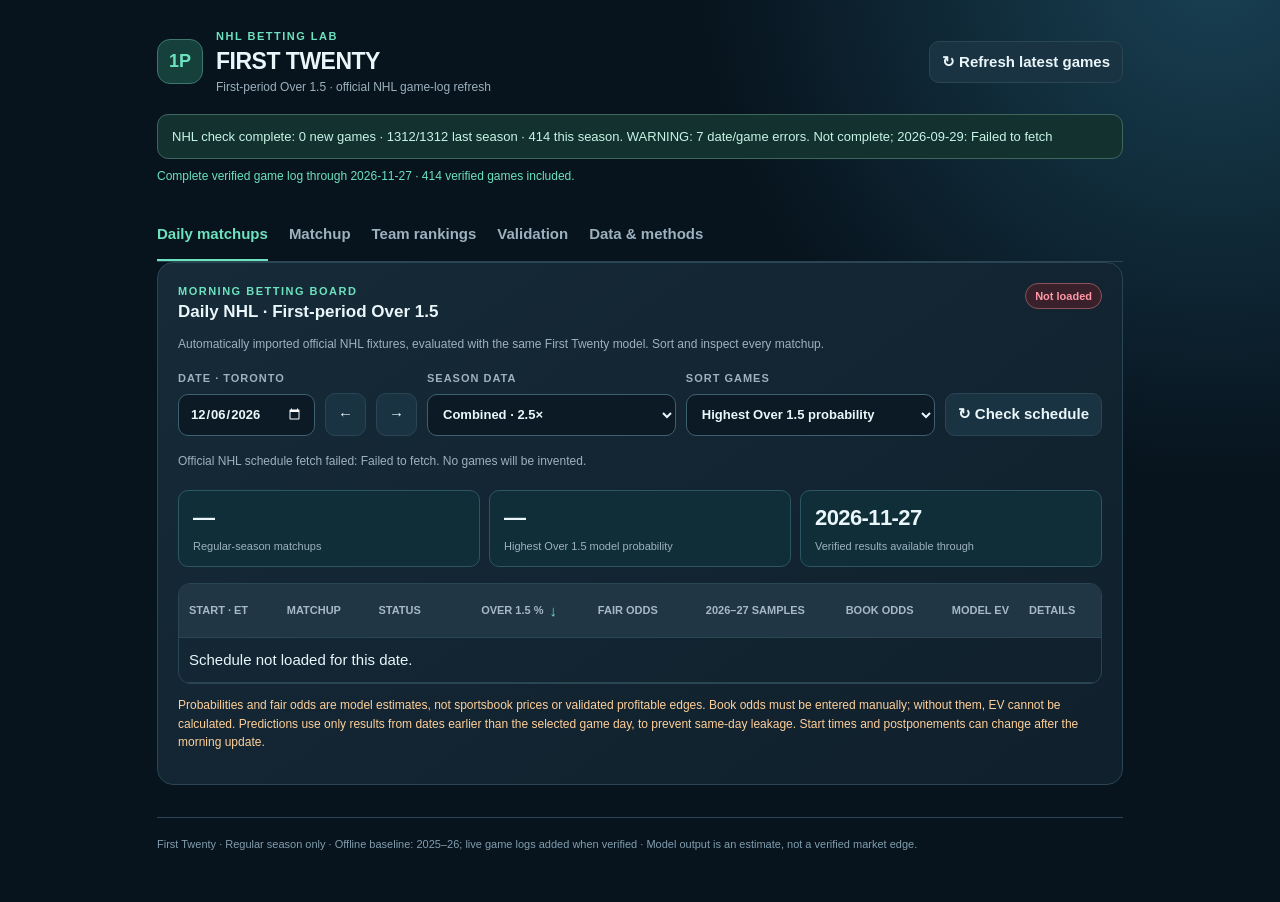
==== commit b4da5409: "Refresh verified NHL first periods and rebuild public calculator" ====
--- a/index.html
+++ b/index.html
@@ -35,7 +35,7 @@
 #boardProbDirection{font-size:15px;line-height:1;color:var(--mint)}
 </style></head><body><div class="shell">
 <div class="header"><div class="brand"><div class="mark">1P</div><div><div class="tiny">NHL Betting Lab</div><h1>FIRST TWENTY</h1><div class="dim" style="font-size:12px">First-period Over 1.5 · official NHL game-log refresh</div></div></div><button id="refresh" class="outline">↻ Refresh latest games</button></div>
-<div class="status" id="status">COMPLETE THROUGH 2026-11-26 · 399 verified games embedded (NHL play-by-play + checked boxscores).</div><div class="note" id="asOf" style="margin-top:8px;color:#6de2be">COMPLETE THROUGH 2026-11-26 · 399 verified games embedded (NHL play-by-play + checked boxscores).</div><div class="refreshBar" id="refreshBar"><span id="refreshFill"></span></div>
+<div class="status" id="status">COMPLETE THROUGH 2026-11-27 · 414 verified games embedded (NHL play-by-play + checked boxscores).</div><div class="note" id="asOf" style="margin-top:8px;color:#6de2be">COMPLETE THROUGH 2026-11-27 · 414 verified games embedded (NHL play-by-play + checked boxscores).</div><div class="refreshBar" id="refreshBar"><span id="refreshFill"></span></div>
 <div class="tabs"><button class="tab on" data-tab="board">Daily matchups</button><button class="tab" data-tab="match">Matchup</button><button class="tab" data-tab="ranks">Team rankings</button><button class="tab" data-tab="validate">Validation</button><button class="tab" data-tab="data">Data & methods</button></div>
 <section class="v show" id="v-board">
 <div class="card">
@@ -64,14 +64,14 @@
 </section>
 <section class="v" id="v-ranks"><div class="toolbar"><div><h2>Projected team tendencies</h2><div class="note">Based on first-period scoring averages, not historical Over 1.5 hit rates.</div></div><div class="segment" id="rankmodes"><button class="on" data-rank="last">2025–26</button><button data-rank="current">2026–27</button></div></div><div id="ranktable"></div></section>
 <section class="v" id="v-validate"><div class="toolbar"><h2>Walk-forward validation</h2><span class="pill" id="validationStatus">Historical diagnostic</span></div><p class="sub">Each past game is predicted using only current-season games from <strong>earlier dates</strong>, plus the fixed 2025–26 scoring aggregates. Results are scored after the game. No bookmaker closing lines are included, so this does not establish betting profitability.</p><div class="dataGrid" id="validationCards"><div class="metricCard"><div class="label">Balanced hybrid</div><div class="number" id="valHybrid">—</div><div class="note">Brier score · lower is better</div></div><div class="metricCard"><div class="label">Original baseline</div><div class="number" id="valBase">—</div><div class="note">Brier score · lower is better</div></div><div class="metricCard"><div class="label">Games evaluated</div><div class="number" id="valN">—</div><div class="note">Daily-ordered forecasts</div></div></div><div class="tablewrap"><table id="valTable"><thead><tr><th>Model</th><th>Predicted hits</th><th>Brier ↓</th><th>Log loss ↓</th><th>Mean probability</th></tr></thead><tbody></tbody></table></div><p class="note" id="valNotes">Validation loads when this tab is opened.</p><h3 style="margin-top:22px">Does the Poisson goal distribution fit?</h3><p class="note">Actual first-period totals against the original model's game-by-game Poisson expectation. These are descriptive checks, not evidence of profitability.</p><div class="tablewrap"><table><thead><tr><th>Goals in 1P</th><th>Observed games</th><th>Expected games</th></tr></thead><tbody id="goalDistribution"></tbody></table></div><p class="note" id="dispersionNote"></p><details><summary>What these metrics tell us</summary><p class="note">Brier = average squared probability error, 0 is perfect. Log loss penalizes confident incorrect predictions more heavily; lower is better. Sample sizes here are small, and no independent future-season holdout exists. Better historical Brier does not guarantee profitable wagers.</p></details></section>
-<section class="v" id="v-data"><div class="toolbar"><h2>Data coverage</h2><span id="coverageLabel" class="pill">Offline data available</span></div><div class="dataGrid"><div class="metricCard"><div class="label">2025–26 season aggregates</div><div class="number good">32/32</div><div class="note">All teams, 41 home + 41 away games</div></div><div class="metricCard"><div class="label">2025–26 exact game logs</div><div class="number" id="lastlogs">0/1312</div><div class="note">Required for observed hit rates</div></div><div class="metricCard"><div class="label">2026–27 verified games</div><div class="number" id="currentlogs">11</div><div class="note">Verified first-period records · 399 games</div></div></div><p class="note" id="refreshMeta">No NHL game-log update attempted in this browser.</p><p class="note" id="dataNote">The 2025–26 season includes all 1,312 reconciled individual game results, as well as verified home/away scoring totals. Current-season game records are embedded separately and refreshed by the published daily workflow.</p><button id="downloadCsv" class="outline" style="margin-right:8px">↓ Export verified game CSV</button><button id="updateAll" class="outline">↻ Recheck 2025–26 game history</button><p class="note" id="fetchNote">Full 2025–26 history is already embedded. An optional manual recheck can be attempted when the NHL feed is accessible in your browser.</p><details><summary>How these estimates are calculated</summary><p class="note">We compute each team's first-period scoring and concession rates at the correct venue. Estimated home team goals = average of home-team 1P GF/game and away-team 1P GA/game. Away expectation is the average of away-team 1P GF/game and home-team 1P GA/game. The original arithmetic Poisson model remains the baseline. The new matchup model also uses league-normalized offensive and defensive goal-rate ratios, shrunk toward the league mean. The hybrid conservatively blends 70% of the original baseline with 30% of a pseudo-game-smoothed, outcome-adjusted matchup estimate from actual first-period Over 1.5 outcomes. P(2+) = 1 − e^(−λ)(1+λ). Combined mode adds each current game at 2.5× weight versus a 2025–26 game. The 2026–27-only model uses an explicitly disclosed neutral fixed scoring prior (8 pseudo-games per score-side) because early-season sample sizes are tiny; it does not use 2025–26 team results. The Validation tab checks forecasts in calendar order; same-day scores are not available when predicting other games that day. The main displayed price uses the original arithmetic Poisson benchmark because the experimental alternatives did not demonstrate better accuracy in the 2026–27 walk-forward checks. Full 2025–26 game-by-game records are now embedded, so actual historical Over 1.5 rates are available. The hybrid remains visible as an experimental comparator. True goal totals may not be Poisson-distributed, and these prices are not proven profitable.</p></details><details><summary>Data sources</summary><p class="note">2025–26 home/away first-period goals from Hockey-Reference team situational pages cross-checked against NHL.com first-period statistics where available. Current-season and historical individual games are fetched from the NHL score and Gamecenter feeds, directly or through a public CORS proxy when needed.</p><a href="https://www.nhl.com/stats/teams?report=goalsbyperiod&reportType=season&seasonFrom=20252026&seasonTo=20252026&gameType=2" target="_blank" rel="noopener">NHL first-period statistics</a></details><p class="note">Current-season verified game-level data is embedded in the hosted site and additional data may be cached in the browser. At each opening, the app checks for new completed results, including games finished after 4 a.m. Toronto time. The model uses no Python. Closing the browser or turning off your Mac prevents updates until it is reopened.</p></section>
+<section class="v" id="v-data"><div class="toolbar"><h2>Data coverage</h2><span id="coverageLabel" class="pill">Offline data available</span></div><div class="dataGrid"><div class="metricCard"><div class="label">2025–26 season aggregates</div><div class="number good">32/32</div><div class="note">All teams, 41 home + 41 away games</div></div><div class="metricCard"><div class="label">2025–26 exact game logs</div><div class="number" id="lastlogs">0/1312</div><div class="note">Required for observed hit rates</div></div><div class="metricCard"><div class="label">2026–27 verified games</div><div class="number" id="currentlogs">11</div><div class="note">Verified first-period records · 414 games</div></div></div><p class="note" id="refreshMeta">No NHL game-log update attempted in this browser.</p><p class="note" id="dataNote">The 2025–26 season includes all 1,312 reconciled individual game results, as well as verified home/away scoring totals. Current-season game records are embedded separately and refreshed by the published daily workflow.</p><button id="downloadCsv" class="outline" style="margin-right:8px">↓ Export verified game CSV</button><button id="updateAll" class="outline">↻ Recheck 2025–26 game history</button><p class="note" id="fetchNote">Full 2025–26 history is already embedded. An optional manual recheck can be attempted when the NHL feed is accessible in your browser.</p><details><summary>How these estimates are calculated</summary><p class="note">We compute each team's first-period scoring and concession rates at the correct venue. Estimated home team goals = average of home-team 1P GF/game and away-team 1P GA/game. Away expectation is the average of away-team 1P GF/game and home-team 1P GA/game. The original arithmetic Poisson model remains the baseline. The new matchup model also uses league-normalized offensive and defensive goal-rate ratios, shrunk toward the league mean. The hybrid conservatively blends 70% of the original baseline with 30% of a pseudo-game-smoothed, outcome-adjusted matchup estimate from actual first-period Over 1.5 outcomes. P(2+) = 1 − e^(−λ)(1+λ). Combined mode adds each current game at 2.5× weight versus a 2025–26 game. The 2026–27-only model uses an explicitly disclosed neutral fixed scoring prior (8 pseudo-games per score-side) because early-season sample sizes are tiny; it does not use 2025–26 team results. The Validation tab checks forecasts in calendar order; same-day scores are not available when predicting other games that day. The main displayed price uses the original arithmetic Poisson benchmark because the experimental alternatives did not demonstrate better accuracy in the 2026–27 walk-forward checks. Full 2025–26 game-by-game records are now embedded, so actual historical Over 1.5 rates are available. The hybrid remains visible as an experimental comparator. True goal totals may not be Poisson-distributed, and these prices are not proven profitable.</p></details><details><summary>Data sources</summary><p class="note">2025–26 home/away first-period goals from Hockey-Reference team situational pages cross-checked against NHL.com first-period statistics where available. Current-season and historical individual games are fetched from the NHL score and Gamecenter feeds, directly or through a public CORS proxy when needed.</p><a href="https://www.nhl.com/stats/teams?report=goalsbyperiod&reportType=season&seasonFrom=20252026&seasonTo=20252026&gameType=2" target="_blank" rel="noopener">NHL first-period statistics</a></details><p class="note">Current-season verified game-level data is embedded in the hosted site and additional data may be cached in the browser. At each opening, the app checks for new completed results, including games finished after 4 a.m. Toronto time. The model uses no Python. Closing the browser or turning off your Mac prevents updates until it is reopened.</p></section>
 <div class="foot">First Twenty · Regular season only · Offline baseline: 2025–26; live game logs added when verified · Model output is an estimate, not a verified market edge.</div></div>
 <script>
 'use strict';
 const TEAMS={"ANA":{"name":"Anaheim Ducks","hgf":40,"hga":45,"agf":27,"aga":38},"BOS":{"name":"Boston Bruins","hgf":46,"hga":26,"agf":35,"aga":43},"BUF":{"name":"Buffalo Sabres","hgf":42,"hga":34,"agf":42,"aga":43},"CGY":{"name":"Calgary Flames","hgf":35,"hga":21,"agf":24,"aga":49},"CAR":{"name":"Carolina Hurricanes","hgf":51,"hga":36,"agf":46,"aga":28},"CHI":{"name":"Chicago Blackhawks","hgf":28,"hga":38,"agf":33,"aga":34},"COL":{"name":"Colorado Avalanche","hgf":53,"hga":35,"agf":43,"aga":26},"CBJ":{"name":"Columbus Blue Jackets","hgf":51,"hga":27,"agf":32,"aga":36},"DAL":{"name":"Dallas Stars","hgf":36,"hga":31,"agf":36,"aga":30},"DET":{"name":"Detroit Red Wings","hgf":22,"hga":34,"agf":27,"aga":29},"EDM":{"name":"Edmonton Oilers","hgf":42,"hga":41,"agf":40,"aga":37},"FLA":{"name":"Florida Panthers","hgf":38,"hga":33,"agf":38,"aga":41},"LAK":{"name":"Los Angeles Kings","hgf":30,"hga":29,"agf":30,"aga":32},"MIN":{"name":"Minnesota Wild","hgf":34,"hga":38,"agf":41,"aga":28},"MTL":{"name":"Montreal Canadiens","hgf":38,"hga":36,"agf":37,"aga":34},"NSH":{"name":"Nashville Predators","hgf":38,"hga":37,"agf":29,"aga":45},"NJD":{"name":"New Jersey Devils","hgf":35,"hga":40,"agf":29,"aga":40},"NYI":{"name":"New York Islanders","hgf":35,"hga":39,"agf":29,"aga":28},"NYR":{"name":"New York Rangers","hgf":22,"hga":37,"agf":45,"aga":41},"OTT":{"name":"Ottawa Senators","hgf":34,"hga":35,"agf":44,"aga":38},"PHI":{"name":"Philadelphia Flyers","hgf":29,"hga":35,"agf":36,"aga":33},"PIT":{"name":"Pittsburgh Penguins","hgf":51,"hga":33,"agf":42,"aga":35},"SJS":{"name":"San Jose Sharks","hgf":40,"hga":43,"agf":39,"aga":46},"SEA":{"name":"Seattle Kraken","hgf":29,"hga":38,"agf":28,"aga":35},"STL":{"name":"St. Louis Blues","hgf":33,"hga":36,"agf":33,"aga":43},"TBL":{"name":"Tampa Bay Lightning","hgf":33,"hga":40,"agf":46,"aga":36},"TOR":{"name":"Toronto Maple Leafs","hgf":41,"hga":43,"agf":28,"aga":38},"UTA":{"name":"Utah Mammoth","hgf":39,"hga":34,"agf":37,"aga":31},"VAN":{"name":"Vancouver Canucks","hgf":29,"hga":39,"agf":39,"aga":48},"VGK":{"name":"Vegas Golden Knights","hgf":33,"hga":41,"agf":29,"aga":39},"WSH":{"name":"Washington Capitals","hgf":30,"hga":30,"agf":38,"aga":32},"WPG":{"name":"Winnipeg Jets","hgf":37,"hga":26,"agf":28,"aga":38}};
-const SEED=[{"id":"2026-09-29_CHI_VGK","gameId":"2026020005","date":"2026-09-29","away":"CHI","home":"VGK","ap1":0,"hp1":2,"source":"archived-official-nhl-play-by-play","sourceMethods":["official-play-by-play-period-end","goal-event-reconciliation"]},{"id":"2026-09-29_FLA_CAR","gameId":"2026020001","date":"2026-09-29","away":"FLA","home":"CAR","ap1":0,"hp1":0,"source":"archived-official-nhl-play-by-play","sourceMethods":["official-play-by-play-period-end","goal-event-reconciliation"]},{"id":"2026-09-29_MTL_TOR","gameId":"2026020002","date":"2026-09-29","away":"MTL","home":"TOR","ap1":1,"hp1":1,"source":"archived-official-nhl-play-by-play","sourceMethods":["official-play-by-play-period-end","goal-event-reconciliation"]},{"id":"2026-09-29_NYR_BOS","gameId":"2026020003","date":"2026-09-29","away":"NYR","home":"BOS","ap1":0,"hp1":0,"source":"archived-official-nhl-play-by-play","sourceMethods":["official-play-by-play-period-end","goal-event-reconciliation"]},{"id":"2026-09-29_VAN_EDM","gameId":"2026020004","date":"2026-09-29","away":"VAN","home":"EDM","ap1":1,"hp1":1,"source":"archived-official-nhl-play-by-play","sourceMethods":["official-play-by-play-period-end","goal-event-reconciliation"]},{"id":"2026-09-30_LAK_COL","gameId":"2026020007","date":"2026-09-30","away":"LAK","home":"COL","ap1":1,"hp1":2,"source":"archived-official-nhl-play-by-play","sourceMethods":["official-play-by-play-period-end","goal-event-reconciliation"]},{"id":"2026-09-30_NYI_TOR","gameId":"2026020008","date":"2026-09-30","away":"NYI","home":"TOR","ap1":0,"hp1":2,"source":"archived-official-nhl-play-by-play","sourceMethods":["official-play-by-play-period-end","goal-event-reconciliation"]},{"id":"2026-09-30_PIT_PHI","gameId":"2026020006","date":"2026-09-30","away":"PIT","home":"PHI","ap1":2,"hp1":0,"source":"archived-official-nhl-play-by-play","sourceMethods":["official-play-by-play-period-end","goal-event-reconciliation"]},{"id":"2026-10-01_BUF_CBJ","gameId":"2026020011","date":"2026-10-01","away":"BUF","home":"CBJ","ap1":1,"hp1":3,"source":"archived-official-nhl-play-by-play","sourceMethods":["official-play-by-play-period-end","goal-event-reconciliation"]},{"id":"2026-10-01_CHI_UTA","gameId":"2026020013","date":"2026-10-01","away":"CHI","home":"UTA","ap1":0,"hp1":2,"source":"archived-official-nhl-play-by-play","sourceMethods":["official-play-by-play-period-end","goal-event-reconciliation"]},{"id":"2026-10-01_EDM_VAN","gameId":"2026020015","date":"2026-10-01","away":"EDM","home":"VAN","ap1":4,"hp1":0,"source":"archived-official-nhl-play-by-play","sourceMethods":["official-play-by-play-period-end","goal-event-reconciliation"]},{"id":"2026-10-01_FLA_SJS","gameId":"2026020016","date":"2026-10-01","away":"FLA","home":"SJS","ap1":0,"hp1":1,"source":"archived-official-nhl-play-by-play","sourceMethods":["official-play-by-play-period-end","goal-event-reconciliation"]},{"id":"2026-10-01_MIN_NSH","gameId":"2026020012","date":"2026-10-01","away":"MIN","home":"NSH","ap1":2,"hp1":0,"source":"archived-official-nhl-play-by-play","sourceMethods":["official-play-by-play-period-end","goal-event-reconciliation"]},{"id":"2026-10-01_PHI_NJD","gameId":"2026020009","date":"2026-10-01","away":"PHI","home":"NJD","ap1":1,"hp1":0,"source":"archived-official-nhl-play-by-play","sourceMethods":["official-play-by-play-period-end","goal-event-reconciliation"]},{"id":"2026-10-01_SEA_CGY","gameId":"2026020014","date":"2026-10-01","away":"SEA","home":"CGY","ap1":3,"hp1":0,"source":"archived-official-nhl-play-by-play","sourceMethods":["official-play-by-play-period-end","goal-event-reconciliation"]},{"id":"2026-10-01_TBL_NYR","gameId":"2026020010","date":"2026-10-01","away":"TBL","home":"NYR","ap1":0,"hp1":2,"source":"archived-official-nhl-play-by-play","sourceMethods":["official-play-by-play-period-end","goal-event-reconciliation"]},{"id":"2026-10-02_ANA_VGK","gameId":"2026020021","date":"2026-10-02","away":"ANA","home":"VGK","ap1":1,"hp1":0,"source":"archived-official-nhl-play-by-play","sourceMethods":["official-play-by-play-period-end","goal-event-reconciliation"]},{"id":"2026-10-02_BOS_WPG","gameId":"2026020019","date":"2026-10-02","away":"BOS","home":"WPG","ap1":2,"hp1":1,"source":"archived-official-nhl-play-by-play","sourceMethods":["official-play-by-play-period-end","goal-event-reconciliation"]},{"id":"2026-10-02_NYR_DET","gameId":"2026020017","date":"2026-10-02","away":"NYR","home":"DET","ap1":1,"hp1":0,"source":"archived-official-nhl-play-by-play","sourceMethods":["official-play-by-play-period-end","goal-event-reconciliation"]},{"id":"2026-10-02_STL_DAL","gameId":"2026020020","date":"2026-10-02","away":"STL","home":"DAL","ap1":1,"hp1":0,"source":"archived-official-nhl-play-by-play","sourceMethods":["official-play-by-play-period-end","goal-event-reconciliation"]},{"id":"2026-10-02_WSH_CAR","gameId":"2026020018","date":"2026-10-02","away":"WSH","home":"CAR","ap1":3,"hp1":0,"source":"archived-official-nhl-play-by-play","sourceMethods":["official-play-by-play-period-end","goal-event-reconciliation"]},{"id":"2026-10-03_BOS_MIN","gameId":"2026020031","date":"2026-10-03","away":"BOS","home":"MIN","ap1":1,"hp1":0,"source":"archived-official-nhl-play-by-play","sourceMethods":["official-play-by-play-period-end","goal-event-reconciliation"]},{"id":"2026-10-03_CAR_PHI","gameId":"2026020025","date":"2026-10-03","away":"CAR","home":"PHI","ap1":1,"hp1":1,"source":"archived-official-nhl-play-by-play","sourceMethods":["official-play-by-play-period-end","goal-event-reconciliation"]},{"id":"2026-10-03_CGY_VAN","gameId":"2026020033","date":"2026-10-03","away":"CGY","home":"VAN","ap1":1,"hp1":0,"source":"archived-official-nhl-play-by-play","sourceMethods":["official-play-by-play-period-end","goal-event-reconciliation"]},{"id":"2026-10-03_CHI_BUF","gameId":"2026020022","date":"2026-10-03","away":"CHI","home":"BUF","ap1":2,"hp1":1,"source":"archived-official-nhl-play-by-play","sourceMethods":["official-play-by-play-period-end","goal-event-reconciliation"]},{"id":"2026-10-03_DAL_NSH","gameId":"2026020030","date":"2026-10-03","away":"DAL","home":"NSH","ap1":1,"hp1":2,"source":"archived-official-nhl-play-by-play","sourceMethods":["official-play-by-play-period-end","goal-event-reconciliation"]},{"id":"2026-10-03_LAK_SJS","gameId":"2026020034","date":"2026-10-03","away":"LAK","home":"SJS","ap1":1,"hp1":0,"source":"archived-official-nhl-play-by-play","sourceMethods":["official-play-by-play-period-end","goal-event-reconciliation"]},{"id":"2026-10-03_MTL_PIT","gameId":"2026020026","date":"2026-10-03","away":"MTL","home":"PIT","ap1":1,"hp1":1,"source":"archived-official-nhl-play-by-play","sourceMethods":["official-play-by-play-period-end","goal-event-reconciliation"]},{"id":"2026-10-03_NJD_NYI","gameId":"2026020029","date":"2026-10-03","away":"NJD","home":"NYI","ap1":0,"hp1":0,"source":"archived-official-nhl-play-by-play","sourceMethods":["official-play-by-play-period-end","goal-event-reconciliation"]},{"id":"2026-10-03_OTT_TOR","gameId":"2026020023","date":"2026-10-03","away":"OTT","home":"TOR","ap1":1,"hp1":0,"source":"archived-official-nhl-play-by-play","sourceMethods":["official-play-by-play-period-end","goal-event-reconciliation"]},{"id":"2026-10-03_SEA_EDM","gameId":"2026020028","date":"2026-10-03","away":"SEA","home":"EDM","ap1":0,"hp1":1,"source":"archived-official-nhl-play-by-play","sourceMethods":["official-play-by-play-period-end","goal-event-reconciliation"]},{"id":"2026-10-03_STL_COL","gameId":"2026020032","date":"2026-10-03","away":"STL","home":"COL","ap1":0,"hp1":2,"source":"archived-official-nhl-play-by-play","sourceMethods":["official-play-by-play-period-end","goal-event-reconciliation"]},{"id":"2026-10-03_UTA_CBJ","gameId":"2026020027","date":"2026-10-03","away":"UTA","home":"CBJ","ap1":2,"hp1":0,"source":"archived-official-nhl-play-by-play","sourceMethods":["official-play-by-play-period-end","goal-event-reconciliation"]},{"id":"2026-10-03_WSH_TBL","gameId":"2026020024","date":"2026-10-03","away":"WSH","home":"TBL","ap1":0,"hp1":2,"source":"archived-official-nhl-play-by-play","sourceMethods":["official-play-by-play-period-end","goal-event-reconciliation"]},{"id":"2026-10-04_CGY_SEA","gameId":"2026020038","date":"2026-10-04","away":"CGY","home":"SEA","ap1":0,"hp1":3,"source":"archived-official-nhl-play-by-play","sourceMethods":["official-play-by-play-period-end","goal-event-reconciliation"]},{"id":"2026-10-04_FLA_ANA","gameId":"2026020037","date":"2026-10-04","away":"FLA","home":"ANA","ap1":1,"hp1":1,"source":"archived-official-nhl-play-by-play","sourceMethods":["official-play-by-play-period-end","goal-event-reconciliation"]},{"id":"2026-10-04_UTA_NYR","gameId":"2026020036","date":"2026-10-04","away":"UTA","home":"NYR","ap1":0,"hp1":1,"source":"archived-official-nhl-play-by-play","sourceMethods":["official-play-by-play-period-end","goal-event-reconciliation"]},{"id":"2026-10-04_VGK_VAN","gameId":"2026020039","date":"2026-10-04","away":"VGK","home":"VAN","ap1":0,"hp1":1,"source":"archived-official-nhl-play-by-play","sourceMethods":["official-play-by-play-period-end","goal-event-reconciliation"]},{"id":"2026-10-04_WPG_DET","gameId":"2026020035","date":"2026-10-04","away":"WPG","home":"DET","ap1":2,"hp1":0,"source":"archived-official-nhl-play-by-play","sourceMethods":["official-play-by-play-period-end","goal-event-reconciliation"]},{"id":"2026-10-05_OTT_BOS","gameId":"2026020041","date":"2026-10-05","away":"OTT","home":"BOS","ap1":2,"hp1":0,"source":"archived-official-nhl-play-by-play","sourceMethods":["official-play-by-play-period-end","goal-event-reconciliation"]},{"id":"2026-10-05_PHI_TBL","gameId":"2026020040","date":"2026-10-05","away":"PHI","home":"TBL","ap1":0,"hp1":1,"source":"archived-official-nhl-play-by-play","sourceMethods":["official-play-by-play-period-end","goal-event-reconciliation"]},{"id":"2026-10-05_SJS_DAL","gameId":"2026020043","date":"2026-10-05","away":"SJS","home":"DAL","ap1":0,"hp1":1,"source":"archived-official-nhl-play-by-play","sourceMethods":["official-play-by-play-period-end","goal-event-reconciliation"]},{"id":"2026-10-05_WPG_PIT","gameId":"2026020042","date":"2026-10-05","away":"WPG","home":"PIT","ap1":0,"hp1":0,"source":"archived-official-nhl-play-by-play","sourceMethods":["official-play-by-play-period-end","goal-event-reconciliation"]},{"id":"2026-10-06_CAR_MTL","gameId":"2026020045","date":"2026-10-06","away":"CAR","home":"MTL","ap1":2,"hp1":3,"source":"archived-official-nhl-play-by-play","sourceMethods":["official-play-by-play-period-end","goal-event-reconciliation"]},{"id":"2026-10-06_FLA_LAK","gameId":"2026020052","date":"2026-10-06","away":"FLA","home":"LAK","ap1":0,"hp1":1,"source":"archived-official-nhl-play-by-play","sourceMethods":["official-play-by-play-period-end","goal-event-reconciliation"]},{"id":"2026-10-06_MIN_BUF","gameId":"2026020049","date":"2026-10-06","away":"MIN","home":"BUF","ap1":0,"hp1":0,"source":"archived-official-nhl-play-by-play","sourceMethods":["official-play-by-play-period-end","goal-event-reconciliation"]},{"id":"2026-10-06_NSH_TOR","gameId":"2026020044","date":"2026-10-06","away":"NSH","home":"TOR","ap1":2,"hp1":0,"source":"archived-official-nhl-play-by-play","sourceMethods":["official-play-by-play-period-end","goal-event-reconciliation"]},{"id":"2026-10-06_NYI_NYR","gameId":"2026020048","date":"2026-10-06","away":"NYI","home":"NYR","ap1":0,"hp1":1,"source":"archived-official-nhl-play-by-play","sourceMethods":["official-play-by-play-period-end","goal-event-reconciliation"]},{"id":"2026-10-06_OTT_DET","gameId":"2026020046","date":"2026-10-06","away":"OTT","home":"DET","ap1":1,"hp1":2,"source":"archived-official-nhl-play-by-play","sourceMethods":["official-play-by-play-period-end","goal-event-reconciliation"]},{"id":"2026-10-06_STL_CHI","gameId":"2026020050","date":"2026-10-06","away":"STL","home":"CHI","ap1":1,"hp1":0,"source":"archived-official-nhl-play-by-play","sourceMethods":["official-play-by-play-period-end","goal-event-reconciliation"]},{"id":"2026-10-06_UTA_NJD","gameId":"2026020047","date":"2026-10-06","away":"UTA","home":"NJD","ap1":1,"hp1":1,"source":"archived-official-nhl-play-by-play","sourceMethods":["official-play-by-play-period-end","goal-event-reconciliation"]},{"id":"2026-10-06_VGK_SEA","gameId":"2026020051","date":"2026-10-06","away":"VGK","home":"SEA","ap1":2,"hp1":0,"source":"archived-official-nhl-play-by-play","sourceMethods":["official-play-by-play-period-end","goal-event-reconciliation"]},{"id":"2026-10-07_COL_WPG","gameId":"2026020054","date":"2026-10-07","away":"COL","home":"WPG","ap1":0,"hp1":0,"source":"archived-official-nhl-play-by-play","sourceMethods":["official-play-by-play-period-end","goal-event-reconciliation"]},{"id":"2026-10-07_EDM_ANA","gameId":"2026020055","date":"2026-10-07","away":"EDM","home":"ANA","ap1":0,"hp1":2,"source":"archived-official-nhl-play-by-play","sourceMethods":["official-play-by-play-period-end","goal-event-reconciliation"]},{"id":"2026-10-07_PIT_WSH","gameId":"2026020053","date":"2026-10-07","away":"PIT","home":"WSH","ap1":1,"hp1":2,"source":"archived-official-nhl-play-by-play","sourceMethods":["official-play-by-play-period-end","goal-event-reconciliation"]},{"id":"2026-10-08_CHI_NYI","gameId":"2026020062","date":"2026-10-08","away":"CHI","home":"NYI","ap1":0,"hp1":1,"source":"archived-official-nhl-play-by-play","sourceMethods":["official-play-by-play-period-end","goal-event-reconciliation"]},{"id":"2026-10-08_COL_CGY","gameId":"2026020064","date":"2026-10-08","away":"COL","home":"CGY","ap1":1,"hp1":1,"source":"archived-official-nhl-play-by-play","sourceMethods":["official-play-by-play-period-end","goal-event-reconciliation"]},{"id":"2026-10-08_DAL_BUF","gameId":"2026020057","date":"2026-10-08","away":"DAL","home":"BUF","ap1":1,"hp1":0,"source":"archived-official-nhl-play-by-play","sourceMethods":["official-play-by-play-period-end","goal-event-reconciliation"]},{"id":"2026-10-08_MIN_TBL","gameId":"2026020060","date":"2026-10-08","away":"MIN","home":"TBL","ap1":0,"hp1":2,"source":"archived-official-nhl-play-by-play","sourceMethods":["official-play-by-play-period-end","goal-event-reconciliation"]},{"id":"2026-10-08_NSH_MTL","gameId":"2026020058","date":"2026-10-08","away":"NSH","home":"MTL","ap1":0,"hp1":0,"source":"archived-official-nhl-play-by-play","sourceMethods":["official-play-by-play-period-end","goal-event-reconciliation"]},{"id":"2026-10-08_PHI_OTT","gameId":"2026020059","date":"2026-10-08","away":"PHI","home":"OTT","ap1":0,"hp1":1,"source":"archived-official-nhl-play-by-play","sourceMethods":["official-play-by-play-period-end","goal-event-reconciliation"]},{"id":"2026-10-08_SJS_STL","gameId":"2026020063","date":"2026-10-08","away":"SJS","home":"STL","ap1":0,"hp1":1,"source":"archived-official-nhl-play-by-play","sourceMethods":["official-play-by-play-period-end","goal-event-reconciliation"]},{"id":"2026-10-08_TOR_VGK","gameId":"2026020065","date":"2026-10-08","away":"TOR","home":"VGK","ap1":3,"hp1":1,"source":"archived-official-nhl-play-by-play","sourceMethods":["official-play-by-play-period-end","goal-event-reconciliation"]},{"id":"2026-10-08_UTA_BOS","gameId":"2026020056","date":"2026-10-08","away":"UTA","home":"BOS","ap1":0,"hp1":3,"source":"archived-official-nhl-play-by-play","sourceMethods":["official-play-by-play-period-end","goal-event-reconciliation"]},{"id":"2026-10-08_VAN_CAR","gameId":"2026020061","date":"2026-10-08","away":"VAN","home":"CAR","ap1":0,"hp1":3,"source":"archived-official-nhl-play-by-play","sourceMethods":["official-play-by-play-period-end","goal-event-reconciliation"]},{"id":"2026-10-09_ANA_WPG","gameId":"2026020069","date":"2026-10-09","away":"ANA","home":"WPG","ap1":1,"hp1":0,"source":"archived-official-nhl-play-by-play","sourceMethods":["official-play-by-play-period-end","goal-event-reconciliation"]},{"id":"2026-10-09_NYR_WSH","gameId":"2026020067","date":"2026-10-09","away":"NYR","home":"WSH","ap1":1,"hp1":0,"source":"archived-official-nhl-play-by-play","sourceMethods":["official-play-by-play-period-end","goal-event-reconciliation"]},{"id":"2026-10-09_PIT_CBJ","gameId":"2026020068","date":"2026-10-09","away":"PIT","home":"CBJ","ap1":0,"hp1":1,"source":"archived-official-nhl-play-by-play","sourceMethods":["official-play-by-play-period-end","goal-event-reconciliation"]},{"id":"2026-10-09_SEA_DET","gameId":"2026020066","date":"2026-10-09","away":"SEA","home":"DET","ap1":1,"hp1":1,"source":"archived-official-nhl-play-by-play","sourceMethods":["official-play-by-play-period-end","goal-event-reconciliation"]},{"id":"2026-10-10_ANA_CGY","gameId":"2026020082","date":"2026-10-10","away":"ANA","home":"CGY","ap1":2,"hp1":1,"source":"archived-official-nhl-play-by-play","sourceMethods":["official-play-by-play-period-end","goal-event-reconciliation"]},{"id":"2026-10-10_CAR_CHI","gameId":"2026020078","date":"2026-10-10","away":"CAR","home":"CHI","ap1":1,"hp1":0,"source":"archived-official-nhl-play-by-play","sourceMethods":["official-play-by-play-period-end","goal-event-reconciliation"]},{"id":"2026-10-10_CBJ_STL","gameId":"2026020079","date":"2026-10-10","away":"CBJ","home":"STL","ap1":2,"hp1":0,"source":"archived-official-nhl-play-by-play","sourceMethods":["official-play-by-play-period-end","goal-event-reconciliation"]},{"id":"2026-10-10_DAL_PIT","gameId":"2026020077","date":"2026-10-10","away":"DAL","home":"PIT","ap1":0,"hp1":0,"source":"archived-official-nhl-play-by-play","sourceMethods":["official-play-by-play-period-end","goal-event-reconciliation"]},{"id":"2026-10-10_DET_MTL","gameId":"2026020075","date":"2026-10-10","away":"DET","home":"MTL","ap1":0,"hp1":0,"source":"archived-official-nhl-play-by-play","sourceMethods":["official-play-by-play-period-end","goal-event-reconciliation"]},{"id":"2026-10-10_EDM_SJS","gameId":"2026020072","date":"2026-10-10","away":"EDM","home":"SJS","ap1":1,"hp1":0,"source":"archived-official-nhl-play-by-play","sourceMethods":["official-play-by-play-period-end","goal-event-reconciliation"]},{"id":"2026-10-10_LAK_VGK","gameId":"2026020083","date":"2026-10-10","away":"LAK","home":"VGK","ap1":0,"hp1":0,"source":"archived-official-nhl-play-by-play","sourceMethods":["official-play-by-play-period-end","goal-event-reconciliation"]},{"id":"2026-10-10_MIN_FLA","gameId":"2026020073","date":"2026-10-10","away":"MIN","home":"FLA","ap1":2,"hp1":0,"source":"archived-official-nhl-play-by-play","sourceMethods":["official-play-by-play-period-end","goal-event-reconciliation"]},{"id":"2026-10-10_NSH_OTT","gameId":"2026020076","date":"2026-10-10","away":"NSH","home":"OTT","ap1":2,"hp1":0,"source":"archived-official-nhl-play-by-play","sourceMethods":["official-play-by-play-period-end","goal-event-reconciliation"]},{"id":"2026-10-10_PHI_BOS","gameId":"2026020070","date":"2026-10-10","away":"PHI","home":"BOS","ap1":0,"hp1":1,"source":"archived-official-nhl-play-by-play","sourceMethods":["official-play-by-play-period-end","goal-event-reconciliation"]},{"id":"2026-10-10_TBL_NYI","gameId":"2026020081","date":"2026-10-10","away":"TBL","home":"NYI","ap1":2,"hp1":0,"source":"archived-official-nhl-play-by-play","sourceMethods":["official-play-by-play-period-end","goal-event-reconciliation"]},{"id":"2026-10-10_TOR_COL","gameId":"2026020080","date":"2026-10-10","away":"TOR","home":"COL","ap1":1,"hp1":2,"source":"archived-official-nhl-play-by-play","sourceMethods":["official-play-by-play-period-end","goal-event-reconciliation"]},{"id":"2026-10-10_UTA_BUF","gameId":"2026020074","date":"2026-10-10","away":"UTA","home":"BUF","ap1":1,"hp1":1,"source":"archived-official-nhl-play-by-play","sourceMethods":["official-play-by-play-period-end","goal-event-reconciliation"]},{"id":"2026-10-10_VAN_NJD","gameId":"2026020071","date":"2026-10-10","away":"VAN","home":"NJD","ap1":1,"hp1":2,"source":"archived-official-nhl-play-by-play","sourceMethods":["official-play-by-play-period-end","goal-event-reconciliation"]},{"id":"2026-10-11_CAR_PHI","gameId":"2026020086","date":"2026-10-11","away":"CAR","home":"PHI","ap1":0,"hp1":0,"source":"archived-official-nhl-play-by-play","sourceMethods":["official-play-by-play-period-end","goal-event-reconciliation"]},{"id":"2026-10-11_SEA_WSH","gameId":"2026020084","date":"2026-10-11","away":"SEA","home":"WSH","ap1":2,"hp1":2,"source":"archived-official-nhl-play-by-play","sourceMethods":["official-play-by-play-period-end","goal-event-reconciliation"]},{"id":"2026-10-11_VAN_NYR","gameId":"2026020085","date":"2026-10-11","away":"VAN","home":"NYR","ap1":1,"hp1":1,"source":"archived-official-nhl-play-by-play","sourceMethods":["official-play-by-play-period-end","goal-event-reconciliation"]},{"id":"2026-10-12_FLA_BUF","gameId":"2026020087","date":"2026-10-12","away":"FLA","home":"BUF","ap1":1,"hp1":2,"source":"archived-official-nhl-play-by-play","sourceMethods":["official-play-by-play-period-end","goal-event-reconciliation"]},{"id":"2026-10-12_OTT_NJD","gameId":"2026020088","date":"2026-10-12","away":"OTT","home":"NJD","ap1":0,"hp1":0,"source":"archived-official-nhl-play-by-play","sourceMethods":["official-play-by-play-period-end","goal-event-reconciliation"]},{"id":"2026-10-12_VGK_MIN","gameId":"2026020089","date":"2026-10-12","away":"VGK","home":"MIN","ap1":0,"hp1":3,"source":"archived-official-nhl-play-by-play","sourceMethods":["official-play-by-play-period-end","goal-event-reconciliation"]},{"id":"2026-10-13_BOS_SJS","date":"2026-10-13","away":"BOS","home":"SJS","ap1":2,"hp1":1,"source":"cbs-period-boxscore","sourceUrl":"https://www.cbssports.com/nhl/scoreboard/20261013/"},{"id":"2026-10-13_BUF_MTL","date":"2026-10-13","away":"BUF","home":"MTL","ap1":1,"hp1":1,"source":"cbs-period-boxscore","sourceUrl":"https://www.cbssports.com/nhl/scoreboard/20261013/"},{"id":"2026-10-13_CGY_ANA","date":"2026-10-13","away":"CGY","home":"ANA","ap1":1,"hp1":2,"source":"cbs-period-boxscore","sourceUrl":"https://www.cbssports.com/nhl/scoreboard/20261013/"},{"id":"2026-10-13_COL_DAL","date":"2026-10-13","away":"COL","home":"DAL","ap1":1,"hp1":1,"source":"cbs-period-boxscore","sourceUrl":"https://www.cbssports.com/nhl/scoreboard/20261013/"},{"id":"2026-10-13_EDM_LAK","date":"2026-10-13","away":"EDM","home":"LAK","ap1":3,"hp1":0,"source":"cbs-period-boxscore","sourceUrl":"https://www.cbssports.com/nhl/scoreboard/20261013/"},{"id":"2026-10-13_FLA_CBJ","date":"2026-10-13","away":"FLA","home":"CBJ","ap1":0,"hp1":1,"source":"cbs-period-boxscore","sourceUrl":"https://www.cbssports.com/nhl/scoreboard/20261013/"},{"id":"2026-10-13_MIN_WPG","date":"2026-10-13","away":"MIN","home":"WPG","ap1":2,"hp1":2,"source":"cbs-period-boxscore","sourceUrl":"https://www.cbssports.com/nhl/scoreboard/20261013/"},{"id":"2026-10-13_NJD_DET","date":"2026-10-13","away":"NJD","home":"DET","ap1":1,"hp1":1,"source":"cbs-period-boxscore","sourceUrl":"https://www.cbssports.com/nhl/scoreboard/20261013/"},{"id":"2026-10-13_PIT_CHI","date":"2026-10-13","away":"PIT","home":"CHI","ap1":1,"hp1":2,"source":"cbs-period-boxscore","sourceUrl":"https://www.cbssports.com/nhl/scoreboard/20261013/"},{"id":"2026-10-13_SEA_PHI","date":"2026-10-13","away":"SEA","home":"PHI","ap1":1,"hp1":0,"source":"cbs-period-boxscore","sourceUrl":"https://www.cbssports.com/nhl/scoreboard/20261013/"},{"id":"2026-10-13_STL_OTT","date":"2026-10-13","away":"STL","home":"OTT","ap1":1,"hp1":0,"source":"cbs-period-boxscore","sourceUrl":"https://www.cbssports.com/nhl/scoreboard/20261013/"},{"id":"2026-10-13_TBL_NYR","date":"2026-10-13","away":"TBL","home":"NYR","ap1":1,"hp1":2,"source":"cbs-period-boxscore","sourceUrl":"https://www.cbssports.com/nhl/scoreboard/20261013/"},{"id":"2026-10-13_TOR_UTA","date":"2026-10-13","away":"TOR","home":"UTA","ap1":0,"hp1":1,"source":"cbs-period-boxscore","sourceUrl":"https://www.cbssports.com/nhl/scoreboard/20261013/"},{"id":"2026-10-13_VAN_NYI","date":"2026-10-13","away":"VAN","home":"NYI","ap1":0,"hp1":2,"source":"cbs-period-boxscore","sourceUrl":"https://www.cbssports.com/nhl/scoreboard/20261013/"},{"id":"2026-10-13_VGK_NSH","date":"2026-10-13","away":"VGK","home":"NSH","ap1":2,"hp1":1,"source":"cbs-period-boxscore","sourceUrl":"https://www.cbssports.com/nhl/scoreboard/20261013/"},{"id":"2026-10-13_WSH_CAR","date":"2026-10-13","away":"WSH","home":"CAR","ap1":1,"hp1":0,"source":"cbs-period-boxscore","sourceUrl":"https://www.cbssports.com/nhl/scoreboard/20261013/"},{"id":"2026-10-14_DAL_COL","date":"2026-10-14","away":"DAL","home":"COL","ap1":0,"hp1":0,"source":"cbs-period-boxscore","sourceUrl":"https://www.cbssports.com/nhl/scoreboard/20261014/"},{"id":"2026-10-14_MTL_WSH","date":"2026-10-14","away":"MTL","home":"WSH","ap1":2,"hp1":2,"source":"cbs-period-boxscore","sourceUrl":"https://www.cbssports.com/nhl/scoreboard/20261014/"},{"id":"2026-10-15_BUF_TOR","date":"2026-10-15","away":"BUF","home":"TOR","ap1":1,"hp1":2,"source":"cbs-period-boxscore","sourceUrl":"https://www.cbssports.com/nhl/scoreboard/20261015/"},{"id":"2026-10-15_CGY_VGK","date":"2026-10-15","away":"CGY","home":"VGK","ap1":0,"hp1":2,"source":"cbs-period-boxscore","sourceUrl":"https://www.cbssports.com/nhl/scoreboard/20261015/"},{"id":"2026-10-15_NYI_OTT","date":"2026-10-15","away":"NYI","home":"OTT","ap1":1,"hp1":0,"source":"cbs-period-boxscore","sourceUrl":"https://www.cbssports.com/nhl/scoreboard/20261015/"},{"id":"2026-10-15_NYR_NJD","date":"2026-10-15","away":"NYR","home":"NJD","ap1":0,"hp1":1,"source":"cbs-period-boxscore","sourceUrl":"https://www.cbssports.com/nhl/scoreboard/20261015/"},{"id":"2026-10-15_PHI_DET","date":"2026-10-15","away":"PHI","home":"DET","ap1":1,"hp1":0,"source":"cbs-period-boxscore","sourceUrl":"https://www.cbssports.com/nhl/scoreboard/20261015/"},{"id":"2026-10-15_SEA_TBL","date":"2026-10-15","away":"SEA","home":"TBL","ap1":1,"hp1":1,"source":"cbs-period-boxscore","sourceUrl":"https://www.cbssports.com/nhl/scoreboard/20261015/"},{"id":"2026-10-15_SJS_NSH","date":"2026-10-15","away":"SJS","home":"NSH","ap1":1,"hp1":0,"source":"cbs-period-boxscore","sourceUrl":"https://www.cbssports.com/nhl/scoreboard/20261015/"},{"id":"2026-10-15_STL_MIN","date":"2026-10-15","away":"STL","home":"MIN","ap1":1,"hp1":2,"source":"cbs-period-boxscore","sourceUrl":"https://www.cbssports.com/nhl/scoreboard/20261015/"},{"id":"2026-10-15_UTA_EDM","date":"2026-10-15","away":"UTA","home":"EDM","ap1":1,"hp1":0,"source":"cbs-period-boxscore","sourceUrl":"https://www.cbssports.com/nhl/scoreboard/20261015/"},{"id":"2026-10-15_VAN_FLA","date":"2026-10-15","away":"VAN","home":"FLA","ap1":2,"hp1":0,"source":"cbs-period-boxscore","sourceUrl":"https://www.cbssports.com/nhl/scoreboard/20261015/"},{"id":"2026-10-15_WPG_CHI","date":"2026-10-15","away":"WPG","home":"CHI","ap1":1,"hp1":3,"source":"cbs-period-boxscore","sourceUrl":"https://www.cbssports.com/nhl/scoreboard/20261015/"},{"id":"2026-10-16_BOS_ANA","date":"2026-10-16","away":"BOS","home":"ANA","ap1":0,"hp1":2,"source":"cbs-period-boxscore","sourceUrl":"https://www.cbssports.com/nhl/scoreboard/20261016/"},{"id":"2026-10-16_PIT_COL","date":"2026-10-16","away":"PIT","home":"COL","ap1":2,"hp1":1,"source":"cbs-period-boxscore","sourceUrl":"https://www.cbssports.com/nhl/scoreboard/20261016/"},{"id":"2026-10-17_BOS_LAK","date":"2026-10-17","away":"BOS","home":"LAK","ap1":0,"hp1":1,"source":"cbs-period-boxscore","sourceUrl":"https://www.cbssports.com/nhl/scoreboard/20261017/"},{"id":"2026-10-17_BUF_MTL","date":"2026-10-17","away":"BUF","home":"MTL","ap1":1,"hp1":2,"source":"cbs-period-boxscore","sourceUrl":"https://www.cbssports.com/nhl/scoreboard/20261017/"},{"id":"2026-10-17_CAR_WPG","date":"2026-10-17","away":"CAR","home":"WPG","ap1":0,"hp1":0,"source":"cbs-period-boxscore","sourceUrl":"https://www.cbssports.com/nhl/scoreboard/20261017/"},{"id":"2026-10-17_DAL_CHI","date":"2026-10-17","away":"DAL","home":"CHI","ap1":0,"hp1":0,"source":"hockey-reference-boxscore","sourceUrl":"https://www.hockey-reference.com/boxscores/202610170CHI.html","crossCheckSources":["https://www.cbssports.com/nhl/scoreboard/20261017/"]},{"id":"2026-10-17_EDM_UTA","date":"2026-10-17","away":"EDM","home":"UTA","ap1":3,"hp1":0,"source":"cbs-period-boxscore","sourceUrl":"https://www.cbssports.com/nhl/scoreboard/20261017/"},{"id":"2026-10-17_NJD_WSH","date":"2026-10-17","away":"NJD","home":"WSH","ap1":1,"hp1":1,"source":"cbs-period-boxscore","sourceUrl":"https://www.cbssports.com/nhl/scoreboard/20261017/"},{"id":"2026-10-17_NYI_TOR","date":"2026-10-17","away":"NYI","home":"TOR","ap1":1,"hp1":0,"source":"cbs-period-boxscore","sourceUrl":"https://www.cbssports.com/nhl/scoreboard/20261017/"},{"id":"2026-10-17_NYR_CBJ","date":"2026-10-17","away":"NYR","home":"CBJ","ap1":0,"hp1":0,"source":"hockey-reference-boxscore","sourceUrl":"https://www.hockey-reference.com/boxscores/202610170CBJ.html","crossCheckSources":["https://www.cbssports.com/nhl/scoreboard/20261017/"]},{"id":"2026-10-17_OTT_PHI","date":"2026-10-17","away":"OTT","home":"PHI","ap1":0,"hp1":0,"source":"hockey-reference-boxscore","sourceUrl":"https://www.hockey-reference.com/boxscores/202610170PHI.html","crossCheckSources":["https://www.cbssports.com/nhl/scoreboard/20261017/"]},{"id":"2026-10-17_PIT_VGK","date":"2026-10-17","away":"PIT","home":"VGK","ap1":0,"hp1":3,"source":"cbs-period-boxscore","sourceUrl":"https://www.cbssports.com/nhl/scoreboard/20261017/"},{"id":"2026-10-17_SEA_FLA","date":"2026-10-17","away":"SEA","home":"FLA","ap1":1,"hp1":3,"source":"hockey-reference-boxscore","sourceUrl":"https://www.hockey-reference.com/boxscores/202610170FLA.html","crossCheckSources":["https://www.cbssports.com/nhl/scoreboard/20261017/"]},{"id":"2026-10-17_SJS_DET","date":"2026-10-17","away":"SJS","home":"DET","ap1":1,"hp1":1,"source":"hockey-reference-boxscore","sourceUrl":"https://www.hockey-reference.com/boxscores/202610170DET.html","crossCheckSources":["https://www.cbssports.com/nhl/scoreboard/20261017/"]},{"id":"2026-10-17_STL_NSH","date":"2026-10-17","away":"STL","home":"NSH","ap1":1,"hp1":2,"source":"cbs-period-boxscore","sourceUrl":"https://www.cbssports.com/nhl/scoreboard/20261017/"},{"id":"2026-10-17_VAN_TBL","date":"2026-10-17","away":"VAN","home":"TBL","ap1":1,"hp1":0,"source":"cbs-period-boxscore","sourceUrl":"https://www.cbssports.com/nhl/scoreboard/20261017/"},{"id":"2026-10-18_CAR_CGY","date":"2026-10-18","away":"CAR","home":"CGY","ap1":0,"hp1":0,"source":"hockey-reference-boxscore","sourceUrl":"https://www.hockey-reference.com/boxscores/202610180CGY.html","crossCheckSources":["https://www.cbssports.com/nhl/scoreboard/20261018/"]},{"id":"2026-10-18_CBJ_MIN","date":"2026-10-18","away":"CBJ","home":"MIN","ap1":1,"hp1":1,"source":"hockey-reference-boxscore","sourceUrl":"https://www.hockey-reference.com/boxscores/202610180MIN.html","crossCheckSources":["https://www.cbssports.com/nhl/scoreboard/20261018/"]},{"id":"2026-10-19_ANA_NYR","gameId":"2026020137","date":"2026-10-19","away":"ANA","home":"NYR","hp1":1,"ap1":0,"source":"nhl-official","sourceMethods":["score","gamecenter"]},{"id":"2026-10-19_COL_PHI","gameId":"2026020138","date":"2026-10-19","away":"COL","home":"PHI","hp1":1,"ap1":0,"source":"nhl-official","sourceMethods":["score","gamecenter"]},{"id":"2026-10-19_PIT_UTA","gameId":"2026020140","date":"2026-10-19","away":"PIT","home":"UTA","hp1":2,"ap1":1,"source":"nhl-official","sourceMethods":["score","gamecenter"]},{"id":"2026-10-19_SJS_TOR","gameId":"2026020139","date":"2026-10-19","away":"SJS","home":"TOR","hp1":0,"ap1":1,"source":"nhl-official","sourceMethods":["score","gamecenter"]},{"id":"2026-10-20_ANA_NYI","gameId":"2026020143","date":"2026-10-20","away":"ANA","home":"NYI","hp1":3,"ap1":1,"source":"nhl-official","sourceMethods":["score","gamecenter"]},{"id":"2026-10-20_BOS_DAL","gameId":"2026020147","date":"2026-10-20","away":"BOS","home":"DAL","hp1":0,"ap1":1,"source":"nhl-official","sourceMethods":["score","gamecenter"]},{"id":"2026-10-20_CAR_VAN","gameId":"2026020150","date":"2026-10-20","away":"CAR","home":"VAN","hp1":2,"ap1":2,"source":"nhl-official","sourceMethods":["score","gamecenter"]},{"id":"2026-10-20_COL_NJD","gameId":"2026020142","date":"2026-10-20","away":"COL","home":"NJD","hp1":1,"ap1":1,"source":"nhl-official","sourceMethods":["score","gamecenter"]},{"id":"2026-10-20_DET_SEA","gameId":"2026020149","date":"2026-10-20","away":"DET","home":"SEA","hp1":1,"ap1":0,"source":"nhl-official","sourceMethods":["gamecenter"]},{"id":"2026-10-20_LAK_WSH","gameId":"2026020144","date":"2026-10-20","away":"LAK","home":"WSH","hp1":2,"ap1":2,"source":"nhl-official","sourceMethods":["score","gamecenter"]},{"id":"2026-10-20_MIN_EDM","gameId":"2026020148","date":"2026-10-20","away":"MIN","home":"EDM","hp1":1,"ap1":1,"source":"nhl-official","sourceMethods":["score","gamecenter"]},{"id":"2026-10-20_SJS_MTL","gameId":"2026020141","date":"2026-10-20","away":"SJS","home":"MTL","hp1":1,"ap1":1,"source":"nhl-official","sourceMethods":["score","gamecenter"]},{"id":"2026-10-20_TBL_VGK","gameId":"2026020151","date":"2026-10-20","away":"TBL","home":"VGK","hp1":2,"ap1":2,"source":"nhl-official","sourceMethods":["score","gamecenter"]},{"id":"2026-10-20_TOR_CBJ","gameId":"2026020145","date":"2026-10-20","away":"TOR","home":"CBJ","hp1":1,"ap1":1,"source":"nhl-official","sourceMethods":["score","gamecenter"]},{"id":"2026-10-20_WPG_STL","gameId":"2026020146","date":"2026-10-20","away":"WPG","home":"STL","hp1":1,"ap1":0,"source":"nhl-official","sourceMethods":["score","gamecenter"]},{"id":"2026-10-21_FLA_OTT","gameId":"2026020153","date":"2026-10-21","away":"FLA","home":"OTT","hp1":1,"ap1":1,"source":"nhl-official","sourceMethods":["score","gamecenter"]},{"id":"2026-10-21_PHI_BUF","gameId":"2026020152","date":"2026-10-21","away":"PHI","home":"BUF","hp1":0,"ap1":2,"source":"nhl-official","sourceMethods":["score","gamecenter"]},{"id":"2026-10-22_ANA_NJD","gameId":"2026020157","date":"2026-10-22","away":"ANA","home":"NJD","hp1":2,"ap1":0,"source":"nhl-official","sourceMethods":["score","gamecenter"]},{"id":"2026-10-22_CAR_EDM","gameId":"2026020163","date":"2026-10-22","away":"CAR","home":"EDM","hp1":1,"ap1":1,"source":"nhl-official","sourceMethods":["gamecenter"]},{"id":"2026-10-22_DET_VAN","gameId":"2026020165","date":"2026-10-22","away":"DET","home":"VAN","hp1":1,"ap1":3,"source":"nhl-official","sourceMethods":["score","gamecenter"]},{"id":"2026-10-22_FLA_PIT","gameId":"2026020158","date":"2026-10-22","away":"FLA","home":"PIT","hp1":1,"ap1":0,"source":"nhl-official","sourceMethods":["score","gamecenter"]},{"id":"2026-10-22_LAK_NYI","gameId":"2026020159","date":"2026-10-22","away":"LAK","home":"NYI","hp1":0,"ap1":2,"source":"nhl-official","sourceMethods":["score","gamecenter"]},{"id":"2026-10-22_MIN_CGY","gameId":"2026020162","date":"2026-10-22","away":"MIN","home":"CGY","hp1":2,"ap1":0,"source":"nhl-official","sourceMethods":["score","gamecenter"]},{"id":"2026-10-22_NSH_BOS","gameId":"2026020154","date":"2026-10-22","away":"NSH","home":"BOS","hp1":2,"ap1":0,"source":"nhl-official","sourceMethods":["score","gamecenter"]},{"id":"2026-10-22_NYR_TOR","gameId":"2026020155","date":"2026-10-22","away":"NYR","home":"TOR","hp1":2,"ap1":1,"source":"nhl-official","sourceMethods":["score","gamecenter"]},{"id":"2026-10-22_SJS_OTT","gameId":"2026020156","date":"2026-10-22","away":"SJS","home":"OTT","hp1":1,"ap1":1,"source":"nhl-official","sourceMethods":["score","gamecenter"]},{"id":"2026-10-22_UTA_SEA","gameId":"2026020164","date":"2026-10-22","away":"UTA","home":"SEA","hp1":2,"ap1":1,"source":"nhl-official","sourceMethods":["score","gamecenter"]},{"id":"2026-10-22_VGK_STL","gameId":"2026020160","date":"2026-10-22","away":"VGK","home":"STL","hp1":2,"ap1":0,"source":"nhl-official","sourceMethods":["score","gamecenter"]},{"id":"2026-10-22_WPG_DAL","gameId":"2026020161","date":"2026-10-22","away":"WPG","home":"DAL","hp1":0,"ap1":0,"source":"nhl-official","sourceMethods":["score","gamecenter"]},{"id":"2026-10-23_MTL_CHI","gameId":"2026020166","date":"2026-10-23","away":"MTL","home":"CHI","hp1":1,"ap1":1,"source":"nhl-official","sourceMethods":["score","gamecenter"]},{"id":"2026-10-23_TBL_COL","gameId":"2026020167","date":"2026-10-23","away":"TBL","home":"COL","hp1":2,"ap1":0,"source":"nhl-official","sourceMethods":["score","gamecenter"]},{"id":"2026-10-24_ANA_PHI","gameId":"2026020168","date":"2026-10-24","away":"ANA","home":"PHI","hp1":2,"ap1":0,"source":"nhl-official","sourceMethods":["score","gamecenter"]},{"id":"2026-10-24_BUF_WSH","gameId":"2026020173","date":"2026-10-24","away":"BUF","home":"WSH","hp1":1,"ap1":2,"source":"nhl-official","sourceMethods":["score","gamecenter"]},{"id":"2026-10-24_CAR_STL","gameId":"2026020175","date":"2026-10-24","away":"CAR","home":"STL","hp1":0,"ap1":0,"source":"nhl-official","sourceMethods":["score","gamecenter"]},{"id":"2026-10-24_DET_CGY","gameId":"2026020178","date":"2026-10-24","away":"DET","home":"CGY","hp1":1,"ap1":0,"source":"nhl-official","sourceMethods":["score","gamecenter"]},{"id":"2026-10-24_LAK_NJD","gameId":"2026020169","date":"2026-10-24","away":"LAK","home":"NJD","hp1":0,"ap1":0,"source":"nhl-official","sourceMethods":["score","gamecenter"]},{"id":"2026-10-24_MIN_SEA","gameId":"2026020179","date":"2026-10-24","away":"MIN","home":"SEA","hp1":1,"ap1":1,"source":"nhl-official","sourceMethods":["score","gamecenter"]},{"id":"2026-10-24_NSH_PIT","gameId":"2026020172","date":"2026-10-24","away":"NSH","home":"PIT","hp1":0,"ap1":1,"source":"nhl-official","sourceMethods":["score","gamecenter"]},{"id":"2026-10-24_NYR_OTT","gameId":"2026020171","date":"2026-10-24","away":"NYR","home":"OTT","hp1":2,"ap1":0,"source":"nhl-official","sourceMethods":["score","gamecenter"]},{"id":"2026-10-24_SJS_BOS","gameId":"2026020170","date":"2026-10-24","away":"SJS","home":"BOS","hp1":1,"ap1":1,"source":"nhl-official","sourceMethods":["score","gamecenter"]},{"id":"2026-10-24_TBL_UTA","gameId":"2026020177","date":"2026-10-24","away":"TBL","home":"UTA","hp1":2,"ap1":3,"source":"nhl-official","sourceMethods":["score","gamecenter"]},{"id":"2026-10-24_TOR_EDM","gameId":"2026020176","date":"2026-10-24","away":"TOR","home":"EDM","hp1":0,"ap1":1,"source":"nhl-official","sourceMethods":["score","gamecenter"]},{"id":"2026-10-24_VGK_CBJ","gameId":"2026020174","date":"2026-10-24","away":"VGK","home":"CBJ","hp1":1,"ap1":1,"source":"nhl-official","sourceMethods":["score","gamecenter"]},{"id":"2026-10-25_COL_NSH","gameId":"2026020183","date":"2026-10-25","away":"COL","home":"NSH","hp1":2,"ap1":0,"source":"nhl-official","sourceMethods":["score","gamecenter"]},{"id":"2026-10-25_FLA_CHI","gameId":"2026020180","date":"2026-10-25","away":"FLA","home":"CHI","hp1":1,"ap1":2,"source":"nhl-official","sourceMethods":["score","gamecenter"]},{"id":"2026-10-25_MIN_VAN","gameId":"2026020184","date":"2026-10-25","away":"MIN","home":"VAN","hp1":0,"ap1":1,"source":"nhl-official","sourceMethods":["score","gamecenter"]},{"id":"2026-10-25_MTL_WPG","gameId":"2026020182","date":"2026-10-25","away":"MTL","home":"WPG","hp1":0,"ap1":0,"source":"nhl-official","sourceMethods":["score","gamecenter"]},{"id":"2026-10-25_NYI_DAL","gameId":"2026020181","date":"2026-10-25","away":"NYI","home":"DAL","hp1":2,"ap1":1,"source":"nhl-official","sourceMethods":["score","gamecenter"]},{"id":"2026-10-26_DET_EDM","gameId":"2026020187","date":"2026-10-26","away":"DET","home":"EDM","hp1":1,"ap1":0,"source":"nhl-official","sourceMethods":["gamecenter"]},{"id":"2026-10-26_LAK_NYR","gameId":"2026020185","date":"2026-10-26","away":"LAK","home":"NYR","hp1":1,"ap1":3,"source":"nhl-official","sourceMethods":["score","gamecenter"]},{"id":"2026-10-26_TOR_CGY","gameId":"2026020186","date":"2026-10-26","away":"TOR","home":"CGY","hp1":2,"ap1":0,"source":"nhl-official","sourceMethods":["score","gamecenter"]},{"id":"2026-10-27_BOS_CAR","gameId":"2026020189","date":"2026-10-27","away":"BOS","home":"CAR","hp1":1,"ap1":1,"source":"nhl-official","sourceMethods":["score","gamecenter"]},{"id":"2026-10-27_BUF_SJS","gameId":"2026020198","date":"2026-10-27","away":"BUF","home":"SJS","hp1":0,"ap1":0,"source":"nhl-official","sourceMethods":["score","gamecenter"]},{"id":"2026-10-27_CBJ_PHI","gameId":"2026020188","date":"2026-10-27","away":"CBJ","home":"PHI","hp1":0,"ap1":3,"source":"nhl-official","sourceMethods":["score","gamecenter"]},{"id":"2026-10-27_FLA_WPG","gameId":"2026020194","date":"2026-10-27","away":"FLA","home":"WPG","hp1":0,"ap1":3,"source":"nhl-official","sourceMethods":["score","gamecenter"]},{"id":"2026-10-27_LAK_CHI","gameId":"2026020190","date":"2026-10-27","away":"LAK","home":"CHI","hp1":0,"ap1":1,"source":"nhl-official","sourceMethods":["score","gamecenter"]},{"id":"2026-10-27_MIN_UTA","gameId":"2026020195","date":"2026-10-27","away":"MIN","home":"UTA","hp1":0,"ap1":0,"source":"nhl-official","sourceMethods":["score","gamecenter"]},{"id":"2026-10-27_MTL_STL","gameId":"2026020191","date":"2026-10-27","away":"MTL","home":"STL","hp1":0,"ap1":0,"source":"nhl-official","sourceMethods":["score","gamecenter"]},{"id":"2026-10-27_NJD_DAL","gameId":"2026020193","date":"2026-10-27","away":"NJD","home":"DAL","hp1":0,"ap1":1,"source":"nhl-official","sourceMethods":["score","gamecenter"]},{"id":"2026-10-27_NYI_NSH","gameId":"2026020192","date":"2026-10-27","away":"NYI","home":"NSH","hp1":0,"ap1":2,"source":"nhl-official","sourceMethods":["gamecenter"]},{"id":"2026-10-27_OTT_VGK","gameId":"2026020196","date":"2026-10-27","away":"OTT","home":"VGK","hp1":0,"ap1":0,"source":"nhl-official","sourceMethods":["score","gamecenter"]},{"id":"2026-10-27_VAN_ANA","gameId":"2026020197","date":"2026-10-27","away":"VAN","home":"ANA","hp1":1,"ap1":0,"source":"nhl-official","sourceMethods":["score","gamecenter"]},{"id":"2026-10-28_CGY_EDM","gameId":"2026020200","date":"2026-10-28","away":"CGY","home":"EDM","hp1":1,"ap1":0,"source":"nhl-official","sourceMethods":["score","gamecenter"]},{"id":"2026-10-28_NJD_COL","gameId":"2026020201","date":"2026-10-28","away":"NJD","home":"COL","hp1":0,"ap1":1,"source":"nhl-official","sourceMethods":["score","gamecenter"]},{"id":"2026-10-28_PHI_WSH","gameId":"2026020199","date":"2026-10-28","away":"PHI","home":"WSH","hp1":1,"ap1":0,"source":"nhl-official","sourceMethods":["score","gamecenter"]},{"id":"2026-10-28_TOR_SEA","gameId":"2026020202","date":"2026-10-28","away":"TOR","home":"SEA","hp1":1,"ap1":1,"source":"nhl-official","sourceMethods":["score","gamecenter"]},{"id":"2026-10-29_BOS_STL","gameId":"2026020207","date":"2026-10-29","away":"BOS","home":"STL","hp1":1,"ap1":1,"source":"nhl-official","sourceMethods":["score","gamecenter"]},{"id":"2026-10-29_BUF_ANA","gameId":"2026020211","date":"2026-10-29","away":"BUF","home":"ANA","hp1":3,"ap1":3,"source":"nhl-official","sourceMethods":["score","gamecenter"]},{"id":"2026-10-29_CBJ_CAR","gameId":"2026020206","date":"2026-10-29","away":"CBJ","home":"CAR","hp1":1,"ap1":0,"source":"nhl-official","sourceMethods":["score","gamecenter"]},{"id":"2026-10-29_CHI_DET","gameId":"2026020203","date":"2026-10-29","away":"CHI","home":"DET","hp1":0,"ap1":1,"source":"nhl-official","sourceMethods":["score","gamecenter"]},{"id":"2026-10-29_MTL_DAL","gameId":"2026020209","date":"2026-10-29","away":"MTL","home":"DAL","hp1":1,"ap1":3,"source":"nhl-official","sourceMethods":["score","gamecenter"]},{"id":"2026-10-29_NYI_MIN","gameId":"2026020210","date":"2026-10-29","away":"NYI","home":"MIN","hp1":1,"ap1":1,"source":"nhl-official","sourceMethods":["score","gamecenter"]},{"id":"2026-10-29_OTT_LAK","gameId":"2026020212","date":"2026-10-29","away":"OTT","home":"LAK","hp1":1,"ap1":1,"source":"nhl-official","sourceMethods":["score","gamecenter"]},{"id":"2026-10-29_UTA_PIT","gameId":"2026020205","date":"2026-10-29","away":"UTA","home":"PIT","hp1":0,"ap1":2,"source":"nhl-official","sourceMethods":["score","gamecenter"]},{"id":"2026-10-29_VAN_SJS","gameId":"2026020213","date":"2026-10-29","away":"VAN","home":"SJS","hp1":0,"ap1":1,"source":"nhl-official","sourceMethods":["score","gamecenter"]},{"id":"2026-10-29_WPG_TBL","gameId":"2026020204","date":"2026-10-29","away":"WPG","home":"TBL","hp1":1,"ap1":1,"source":"nhl-official","sourceMethods":["score","gamecenter"]},{"id":"2026-10-29_WSH_NSH","gameId":"2026020208","date":"2026-10-29","away":"WSH","home":"NSH","hp1":1,"ap1":1,"source":"nhl-official","sourceMethods":["score","gamecenter"]},{"id":"2026-10-30_NJD_VGK","gameId":"2026020214","date":"2026-10-30","away":"NJD","home":"VGK","hp1":2,"ap1":2,"source":"nhl-official","sourceMethods":["score","gamecenter"]},{"id":"2026-10-30_SEA_CGY","gameId":"2026020216","date":"2026-10-30","away":"SEA","home":"CGY","hp1":1,"ap1":1,"source":"nhl-official","sourceMethods":["score","gamecenter"]},{"id":"2026-10-30_WPG_FLA","gameId":"2026020215","date":"2026-10-30","away":"WPG","home":"FLA","hp1":1,"ap1":0,"source":"nhl-official","sourceMethods":["score","gamecenter"]},{"id":"2026-10-31_BUF_LAK","gameId":"2026020221","date":"2026-10-31","away":"BUF","home":"LAK","hp1":0,"ap1":1,"source":"nhl-official","sourceMethods":["score","gamecenter"]},{"id":"2026-10-31_CBJ_DAL","gameId":"2026020225","date":"2026-10-31","away":"CBJ","home":"DAL","hp1":2,"ap1":0,"source":"nhl-official","sourceMethods":["score","gamecenter"]},{"id":"2026-10-31_CGY_COL","gameId":"2026020226","date":"2026-10-31","away":"CGY","home":"COL","hp1":1,"ap1":0,"source":"nhl-official","sourceMethods":["score","gamecenter"]},{"id":"2026-10-31_CHI_BOS","gameId":"2026020217","date":"2026-10-31","away":"CHI","home":"BOS","hp1":1,"ap1":1,"source":"nhl-official","sourceMethods":["score","gamecenter"]},{"id":"2026-10-31_EDM_NYI","gameId":"2026020220","date":"2026-10-31","away":"EDM","home":"NYI","hp1":0,"ap1":0,"source":"nhl-official","sourceMethods":["score","gamecenter"]},{"id":"2026-10-31_OTT_SJS","gameId":"2026020222","date":"2026-10-31","away":"OTT","home":"SJS","hp1":1,"ap1":1,"source":"nhl-official","sourceMethods":["score","gamecenter"]},{"id":"2026-10-31_PIT_MTL","gameId":"2026020223","date":"2026-10-31","away":"PIT","home":"MTL","hp1":2,"ap1":2,"source":"nhl-official","sourceMethods":["score","gamecenter"]},{"id":"2026-10-31_STL_DET","gameId":"2026020218","date":"2026-10-31","away":"STL","home":"DET","hp1":1,"ap1":1,"source":"nhl-official","sourceMethods":["score","gamecenter"]},{"id":"2026-10-31_TBL_NSH","gameId":"2026020219","date":"2026-10-31","away":"TBL","home":"NSH","hp1":1,"ap1":1,"source":"nhl-official","sourceMethods":["gamecenter"]},{"id":"2026-10-31_TOR_VAN","gameId":"2026020224","date":"2026-10-31","away":"TOR","home":"VAN","hp1":1,"ap1":1,"source":"nhl-official","sourceMethods":["score","gamecenter"]},{"id":"2026-11-01_EDM_NYR","gameId":"2026020230","date":"2026-11-01","away":"EDM","home":"NYR","hp1":0,"ap1":2,"source":"nhl-official","sourceMethods":["score","gamecenter"]},{"id":"2026-11-01_MIN_WSH","gameId":"2026020228","date":"2026-11-01","away":"MIN","home":"WSH","hp1":0,"ap1":2,"source":"nhl-official","sourceMethods":["score","gamecenter"]},{"id":"2026-11-01_OTT_ANA","gameId":"2026020231","date":"2026-11-01","away":"OTT","home":"ANA","hp1":0,"ap1":3,"source":"nhl-official","sourceMethods":["score","gamecenter"]},{"id":"2026-11-01_UTA_PHI","gameId":"2026020229","date":"2026-11-01","away":"UTA","home":"PHI","hp1":1,"ap1":1,"source":"nhl-official","sourceMethods":["score","gamecenter"]},{"id":"2026-11-01_WPG_CAR","gameId":"2026020227","date":"2026-11-01","away":"WPG","home":"CAR","hp1":1,"ap1":0,"source":"nhl-official","sourceMethods":["score","gamecenter"]},{"id":"2026-11-02_CGY_SJS","gameId":"2026020235","date":"2026-11-02","away":"CGY","home":"SJS","hp1":0,"ap1":1,"source":"nhl-official","sourceMethods":["score","gamecenter"]},{"id":"2026-11-02_COL_CHI","gameId":"2026020234","date":"2026-11-02","away":"COL","home":"CHI","hp1":2,"ap1":2,"source":"nhl-official","sourceMethods":["score","gamecenter"]},{"id":"2026-11-02_DET_FLA","gameId":"2026020233","date":"2026-11-02","away":"DET","home":"FLA","hp1":1,"ap1":1,"source":"nhl-official","sourceMethods":["score","gamecenter"]},{"id":"2026-11-02_VGK_BOS","gameId":"2026020232","date":"2026-11-02","away":"VGK","home":"BOS","hp1":1,"ap1":0,"source":"nhl-official","sourceMethods":["gamecenter"]},{"id":"2026-11-03_ANA_VAN","gameId":"2026020246","date":"2026-11-03","away":"ANA","home":"VAN","hp1":1,"ap1":2,"source":"nhl-official","sourceMethods":["score","gamecenter"]},{"id":"2026-11-03_CAR_NSH","gameId":"2026020245","date":"2026-11-03","away":"CAR","home":"NSH","hp1":1,"ap1":0,"source":"nhl-official","sourceMethods":["score","gamecenter"]},{"id":"2026-11-03_COL_CBJ","gameId":"2026020244","date":"2026-11-03","away":"COL","home":"CBJ","hp1":2,"ap1":1,"source":"nhl-official","sourceMethods":["score","gamecenter"]},{"id":"2026-11-03_DAL_WSH","gameId":"2026020243","date":"2026-11-03","away":"DAL","home":"WSH","hp1":0,"ap1":1,"source":"nhl-official","sourceMethods":["score","gamecenter"]},{"id":"2026-11-03_DET_TBL","gameId":"2026020238","date":"2026-11-03","away":"DET","home":"TBL","hp1":2,"ap1":0,"source":"nhl-official","sourceMethods":["score","gamecenter"]},{"id":"2026-11-03_EDM_NJD","gameId":"2026020239","date":"2026-11-03","away":"EDM","home":"NJD","hp1":0,"ap1":1,"source":"nhl-official","sourceMethods":["gamecenter"]},{"id":"2026-11-03_MIN_PHI","gameId":"2026020241","date":"2026-11-03","away":"MIN","home":"PHI","hp1":0,"ap1":2,"source":"nhl-official","sourceMethods":["score","gamecenter"]},{"id":"2026-11-03_STL_NYR","gameId":"2026020240","date":"2026-11-03","away":"STL","home":"NYR","hp1":0,"ap1":0,"source":"nhl-official","sourceMethods":["score","gamecenter"]},{"id":"2026-11-03_UTA_TOR","gameId":"2026020236","date":"2026-11-03","away":"UTA","home":"TOR","hp1":0,"ap1":1,"source":"nhl-official","sourceMethods":["score","gamecenter"]},{"id":"2026-11-03_VGK_PIT","gameId":"2026020242","date":"2026-11-03","away":"VGK","home":"PIT","hp1":0,"ap1":1,"source":"nhl-official","sourceMethods":["score","gamecenter"]},{"id":"2026-11-03_WPG_MTL","gameId":"2026020237","date":"2026-11-03","away":"WPG","home":"MTL","hp1":2,"ap1":0,"source":"nhl-official","sourceMethods":["score","gamecenter"]},{"id":"2026-11-04_CGY_SEA","gameId":"2026020250","date":"2026-11-04","away":"CGY","home":"SEA","hp1":0,"ap1":1,"source":"nhl-official","sourceMethods":["score","gamecenter"]},{"id":"2026-11-04_CHI_FLA","gameId":"2026020248","date":"2026-11-04","away":"CHI","home":"FLA","hp1":2,"ap1":0,"source":"nhl-official","sourceMethods":["score","gamecenter"]},{"id":"2026-11-04_OTT_BUF","gameId":"2026020247","date":"2026-11-04","away":"OTT","home":"BUF","hp1":0,"ap1":0,"source":"nhl-official","sourceMethods":["score","gamecenter"]},{"id":"2026-11-04_SJS_LAK","gameId":"2026020249","date":"2026-11-04","away":"SJS","home":"LAK","hp1":3,"ap1":0,"source":"nhl-official","sourceMethods":["score","gamecenter"]},{"id":"2026-11-05_ANA_EDM","gameId":"2026020260","date":"2026-11-05","away":"ANA","home":"EDM","hp1":1,"ap1":1,"source":"nhl-official","sourceMethods":["score","gamecenter"]},{"id":"2026-11-05_BOS_PIT","gameId":"2026020257","date":"2026-11-05","away":"BOS","home":"PIT","hp1":1,"ap1":3,"source":"nhl-official","sourceMethods":["score","gamecenter"]},{"id":"2026-11-05_CAR_NYI","gameId":"2026020255","date":"2026-11-05","away":"CAR","home":"NYI","hp1":0,"ap1":2,"source":"nhl-official","sourceMethods":["score","gamecenter"]},{"id":"2026-11-05_CHI_TBL","gameId":"2026020253","date":"2026-11-05","away":"CHI","home":"TBL","hp1":2,"ap1":0,"source":"nhl-official","sourceMethods":["score","gamecenter"]},{"id":"2026-11-05_DAL_CBJ","gameId":"2026020258","date":"2026-11-05","away":"DAL","home":"CBJ","hp1":0,"ap1":0,"source":"nhl-official","sourceMethods":["gamecenter"]},{"id":"2026-11-05_NSH_COL","gameId":"2026020261","date":"2026-11-05","away":"NSH","home":"COL","hp1":1,"ap1":2,"source":"nhl-official","sourceMethods":["score","gamecenter"]},{"id":"2026-11-05_PHI_NYR","gameId":"2026020256","date":"2026-11-05","away":"PHI","home":"NYR","hp1":1,"ap1":0,"source":"nhl-official","sourceMethods":["score","gamecenter"]},{"id":"2026-11-05_STL_NJD","gameId":"2026020254","date":"2026-11-05","away":"STL","home":"NJD","hp1":1,"ap1":0,"source":"nhl-official","sourceMethods":["score","gamecenter"]},{"id":"2026-11-05_UTA_MTL","gameId":"2026020251","date":"2026-11-05","away":"UTA","home":"MTL","hp1":2,"ap1":2,"source":"nhl-official","sourceMethods":["score","gamecenter"]},{"id":"2026-11-05_VAN_WPG","gameId":"2026020259","date":"2026-11-05","away":"VAN","home":"WPG","hp1":3,"ap1":1,"source":"nhl-official","sourceMethods":["score","gamecenter"]},{"id":"2026-11-05_VGK_DET","gameId":"2026020252","date":"2026-11-05","away":"VGK","home":"DET","hp1":0,"ap1":0,"source":"nhl-official","sourceMethods":["score","gamecenter"]},{"id":"2026-11-06_ANA_CGY","gameId":"2026020264","date":"2026-11-06","away":"ANA","home":"CGY","hp1":3,"ap1":1,"source":"nhl-official","sourceMethods":["score","gamecenter"]},{"id":"2026-11-06_CBJ_BUF","gameId":"2026020262","date":"2026-11-06","away":"CBJ","home":"BUF","hp1":2,"ap1":1,"source":"nhl-official","sourceMethods":["score","gamecenter"]},{"id":"2026-11-06_SJS_MIN","gameId":"2026020263","date":"2026-11-06","away":"SJS","home":"MIN","hp1":1,"ap1":0,"source":"nhl-official","sourceMethods":["score","gamecenter"]},{"id":"2026-11-07_CHI_CAR","gameId":"2026020271","date":"2026-11-07","away":"CHI","home":"CAR","hp1":4,"ap1":0,"source":"nhl-official","sourceMethods":["score","gamecenter"]},{"id":"2026-11-07_DET_COL","gameId":"2026020274","date":"2026-11-07","away":"DET","home":"COL","hp1":0,"ap1":0,"source":"nhl-official","sourceMethods":["score","gamecenter"]},{"id":"2026-11-07_FLA_WSH","gameId":"2026020265","date":"2026-11-07","away":"FLA","home":"WSH","hp1":1,"ap1":2,"source":"nhl-official","sourceMethods":["score","gamecenter"]},{"id":"2026-11-07_MTL_TOR","gameId":"2026020268","date":"2026-11-07","away":"MTL","home":"TOR","hp1":0,"ap1":2,"source":"nhl-official","sourceMethods":["score","gamecenter"]},{"id":"2026-11-07_NJD_NYI","gameId":"2026020270","date":"2026-11-07","away":"NJD","home":"NYI","hp1":2,"ap1":1,"source":"nhl-official","sourceMethods":["score","gamecenter"]},{"id":"2026-11-07_NYR_SEA","gameId":"2026020267","date":"2026-11-07","away":"NYR","home":"SEA","hp1":0,"ap1":3,"source":"nhl-official","sourceMethods":["score","gamecenter"]},{"id":"2026-11-07_PIT_LAK","gameId":"2026020275","date":"2026-11-07","away":"PIT","home":"LAK","hp1":1,"ap1":3,"source":"nhl-official","sourceMethods":["score","gamecenter"]},{"id":"2026-11-07_SJS_DAL","gameId":"2026020272","date":"2026-11-07","away":"SJS","home":"DAL","hp1":3,"ap1":1,"source":"nhl-official","sourceMethods":["score","gamecenter"]},{"id":"2026-11-07_STL_NSH","gameId":"2026020266","date":"2026-11-07","away":"STL","home":"NSH","hp1":1,"ap1":1,"source":"nhl-official","sourceMethods":["score","gamecenter"]},{"id":"2026-11-07_TBL_MIN","gameId":"2026020273","date":"2026-11-07","away":"TBL","home":"MIN","hp1":2,"ap1":0,"source":"nhl-official","sourceMethods":["score","gamecenter"]},{"id":"2026-11-07_UTA_OTT","gameId":"2026020269","date":"2026-11-07","away":"UTA","home":"OTT","hp1":1,"ap1":1,"source":"nhl-official","sourceMethods":["score","gamecenter"]},{"id":"2026-11-07_VAN_EDM","gameId":"2026020276","date":"2026-11-07","away":"VAN","home":"EDM","hp1":1,"ap1":1,"source":"nhl-official","sourceMethods":["score","gamecenter"]},{"id":"2026-11-08_FLA_BOS","gameId":"2026020277","date":"2026-11-08","away":"FLA","home":"BOS","hp1":3,"ap1":1,"source":"nhl-official","sourceMethods":["score","gamecenter"]},{"id":"2026-11-08_NJD_TOR","gameId":"2026020279","date":"2026-11-08","away":"NJD","home":"TOR","hp1":0,"ap1":0,"source":"nhl-official","sourceMethods":["score","gamecenter"]},{"id":"2026-11-08_PHI_CGY","gameId":"2026020281","date":"2026-11-08","away":"PHI","home":"CGY","hp1":1,"ap1":1,"source":"nhl-official","sourceMethods":["score","gamecenter"]},{"id":"2026-11-08_PIT_ANA","gameId":"2026020282","date":"2026-11-08","away":"PIT","home":"ANA","hp1":1,"ap1":0,"source":"nhl-official","sourceMethods":["score","gamecenter"]},{"id":"2026-11-08_TBL_WPG","gameId":"2026020280","date":"2026-11-08","away":"TBL","home":"WPG","hp1":0,"ap1":0,"source":"nhl-official","sourceMethods":["score","gamecenter"]},{"id":"2026-11-08_VGK_BUF","gameId":"2026020278","date":"2026-11-08","away":"VGK","home":"BUF","hp1":0,"ap1":0,"source":"nhl-official","sourceMethods":["score","gamecenter"]},{"id":"2026-11-09_NYI_SJS","gameId":"2026020285","date":"2026-11-09","away":"NYI","home":"SJS","hp1":1,"ap1":1,"source":"nhl-official","sourceMethods":["gamecenter"]},{"id":"2026-11-09_NYR_EDM","gameId":"2026020283","date":"2026-11-09","away":"NYR","home":"EDM","hp1":1,"ap1":0,"source":"nhl-official","sourceMethods":["score","gamecenter"]},{"id":"2026-11-09_PHI_VAN","gameId":"2026020284","date":"2026-11-09","away":"PHI","home":"VAN","hp1":0,"ap1":1,"source":"nhl-official","sourceMethods":["score","gamecenter"]},{"id":"2026-11-10_COL_TOR","gameId":"2026020286","date":"2026-11-10","away":"COL","home":"TOR","hp1":1,"ap1":2,"source":"nhl-official","sourceMethods":["score","gamecenter"]},{"id":"2026-11-10_DET_STL","gameId":"2026020290","date":"2026-11-10","away":"DET","home":"STL","hp1":0,"ap1":1,"source":"nhl-official","sourceMethods":["score","gamecenter"]},{"id":"2026-11-10_FLA_CBJ","gameId":"2026020289","date":"2026-11-10","away":"FLA","home":"CBJ","hp1":0,"ap1":0,"source":"nhl-official","sourceMethods":["score","gamecenter"]},{"id":"2026-11-10_MIN_MTL","gameId":"2026020287","date":"2026-11-10","away":"MIN","home":"MTL","hp1":0,"ap1":0,"source":"nhl-official","sourceMethods":["score","gamecenter"]},{"id":"2026-11-10_NJD_WPG","gameId":"2026020291","date":"2026-11-10","away":"NJD","home":"WPG","hp1":2,"ap1":0,"source":"nhl-official","sourceMethods":["score","gamecenter"]},{"id":"2026-11-10_NSH_LAK","gameId":"2026020292","date":"2026-11-10","away":"NSH","home":"LAK","hp1":0,"ap1":1,"source":"nhl-official","sourceMethods":["score","gamecenter"]},{"id":"2026-11-10_WSH_OTT","gameId":"2026020288","date":"2026-11-10","away":"WSH","home":"OTT","hp1":0,"ap1":1,"source":"nhl-official","sourceMethods":["score","gamecenter"]},{"id":"2026-11-11_NSH_ANA","gameId":"2026020297","date":"2026-11-11","away":"NSH","home":"ANA","hp1":1,"ap1":1,"source":"nhl-official","sourceMethods":["score","gamecenter"]},{"id":"2026-11-11_NYR_CGY","gameId":"2026020294","date":"2026-11-11","away":"NYR","home":"CGY","hp1":0,"ap1":0,"source":"nhl-official","sourceMethods":["score","gamecenter"]},{"id":"2026-11-11_PHI_EDM","gameId":"2026020295","date":"2026-11-11","away":"PHI","home":"EDM","hp1":0,"ap1":0,"source":"nhl-official","sourceMethods":["score","gamecenter"]},{"id":"2026-11-11_PIT_SJS","gameId":"2026020298","date":"2026-11-11","away":"PIT","home":"SJS","hp1":0,"ap1":1,"source":"nhl-official","sourceMethods":["gamecenter"]},{"id":"2026-11-11_TBL_BUF","gameId":"2026020293","date":"2026-11-11","away":"TBL","home":"BUF","hp1":0,"ap1":2,"source":"nhl-official","sourceMethods":["score","gamecenter"]},{"id":"2026-11-11_UTA_VGK","gameId":"2026020296","date":"2026-11-11","away":"UTA","home":"VGK","hp1":1,"ap1":1,"source":"nhl-official","sourceMethods":["score","gamecenter"]},{"id":"2026-11-12_BUF_CHI","gameId":"2026020305","date":"2026-11-12","away":"BUF","home":"CHI","hp1":1,"ap1":2,"source":"nhl-official","sourceMethods":["score","gamecenter"]},{"id":"2026-11-12_CAR_SEA","gameId":"2026020309","date":"2026-11-12","away":"CAR","home":"SEA","hp1":0,"ap1":2,"source":"nhl-official","sourceMethods":["score","gamecenter"]},{"id":"2026-11-12_COL_OTT","gameId":"2026020301","date":"2026-11-12","away":"COL","home":"OTT","hp1":2,"ap1":0,"source":"nhl-official","sourceMethods":["score","gamecenter"]},{"id":"2026-11-12_DET_FLA","gameId":"2026020302","date":"2026-11-12","away":"DET","home":"FLA","hp1":1,"ap1":2,"source":"nhl-official","sourceMethods":["score","gamecenter"]},{"id":"2026-11-12_MIN_TOR","gameId":"2026020300","date":"2026-11-12","away":"MIN","home":"TOR","hp1":0,"ap1":1,"source":"nhl-official","sourceMethods":["score","gamecenter"]},{"id":"2026-11-12_MTL_BOS","gameId":"2026020299","date":"2026-11-12","away":"MTL","home":"BOS","hp1":0,"ap1":2,"source":"nhl-official","sourceMethods":["score","gamecenter"]},{"id":"2026-11-12_NYI_LAK","gameId":"2026020308","date":"2026-11-12","away":"NYI","home":"LAK","hp1":1,"ap1":2,"source":"nhl-official","sourceMethods":["score","gamecenter"]},{"id":"2026-11-12_STL_UTA","gameId":"2026020307","date":"2026-11-12","away":"STL","home":"UTA","hp1":0,"ap1":0,"source":"nhl-official","sourceMethods":["gamecenter"]},{"id":"2026-11-12_TBL_CBJ","gameId":"2026020304","date":"2026-11-12","away":"TBL","home":"CBJ","hp1":1,"ap1":1,"source":"nhl-official","sourceMethods":["score","gamecenter"]},{"id":"2026-11-12_WPG_DAL","gameId":"2026020306","date":"2026-11-12","away":"WPG","home":"DAL","hp1":2,"ap1":0,"source":"nhl-official","sourceMethods":["score","gamecenter"]},{"id":"2026-11-12_WSH_NJD","gameId":"2026020303","date":"2026-11-12","away":"WSH","home":"NJD","hp1":1,"ap1":1,"source":"nhl-official","sourceMethods":["score","gamecenter"]},{"id":"2026-11-13_NSH_VGK","gameId":"2026020311","date":"2026-11-13","away":"NSH","home":"VGK","hp1":1,"ap1":1,"source":"nhl-official","sourceMethods":["gamecenter"]},{"id":"2026-11-13_NYR_VAN","gameId":"2026020310","date":"2026-11-13","away":"NYR","home":"VAN","hp1":1,"ap1":1,"source":"nhl-official","sourceMethods":["score","gamecenter"]},{"id":"2026-11-14_BUF_DAL","gameId":"2026020322","date":"2026-11-14","away":"BUF","home":"DAL","hp1":0,"ap1":0,"source":"nhl-official","sourceMethods":["score","gamecenter"]},{"id":"2026-11-14_CGY_LAK","gameId":"2026020325","date":"2026-11-14","away":"CGY","home":"LAK","hp1":0,"ap1":0,"source":"nhl-official","sourceMethods":["score","gamecenter"]},{"id":"2026-11-14_COL_MTL","gameId":"2026020315","date":"2026-11-14","away":"COL","home":"MTL","hp1":0,"ap1":2,"source":"nhl-official","sourceMethods":["score","gamecenter"]},{"id":"2026-11-14_DET_TBL","gameId":"2026020316","date":"2026-11-14","away":"DET","home":"TBL","hp1":0,"ap1":0,"source":"nhl-official","sourceMethods":["score","gamecenter"]},{"id":"2026-11-14_EDM_TOR","gameId":"2026020314","date":"2026-11-14","away":"EDM","home":"TOR","hp1":0,"ap1":0,"source":"nhl-official","sourceMethods":["score","gamecenter"]},{"id":"2026-11-14_FLA_STL","gameId":"2026020320","date":"2026-11-14","away":"FLA","home":"STL","hp1":0,"ap1":2,"source":"nhl-official","sourceMethods":["score","gamecenter"]},{"id":"2026-11-14_MIN_BOS","gameId":"2026020313","date":"2026-11-14","away":"MIN","home":"BOS","hp1":0,"ap1":1,"source":"nhl-official","sourceMethods":["score","gamecenter"]},{"id":"2026-11-14_NJD_WSH","gameId":"2026020318","date":"2026-11-14","away":"NJD","home":"WSH","hp1":3,"ap1":2,"source":"nhl-official","sourceMethods":["score","gamecenter"]},{"id":"2026-11-14_NYI_ANA","gameId":"2026020324","date":"2026-11-14","away":"NYI","home":"ANA","hp1":0,"ap1":1,"source":"nhl-official","sourceMethods":["score","gamecenter"]},{"id":"2026-11-14_OTT_PIT","gameId":"2026020317","date":"2026-11-14","away":"OTT","home":"PIT","hp1":1,"ap1":0,"source":"nhl-official","sourceMethods":["score","gamecenter"]},{"id":"2026-11-14_PHI_CBJ","gameId":"2026020319","date":"2026-11-14","away":"PHI","home":"CBJ","hp1":2,"ap1":1,"source":"nhl-official","sourceMethods":["score","gamecenter"]},{"id":"2026-11-14_SEA_CAR","gameId":"2026020321","date":"2026-11-14","away":"SEA","home":"CAR","hp1":2,"ap1":0,"source":"nhl-official","sourceMethods":["score","gamecenter"]},{"id":"2026-11-14_SJS_UTA","gameId":"2026020323","date":"2026-11-14","away":"SJS","home":"UTA","hp1":3,"ap1":1,"source":"nhl-official","sourceMethods":["gamecenter"]},{"id":"2026-11-14_WPG_CHI","gameId":"2026020312","date":"2026-11-14","away":"WPG","home":"CHI","hp1":3,"ap1":0,"source":"nhl-official","sourceMethods":["gamecenter"]},{"id":"2026-11-15_CGY_ANA","gameId":"2026020328","date":"2026-11-15","away":"CGY","home":"ANA","hp1":2,"ap1":0,"source":"nhl-official","sourceMethods":["score","gamecenter"]},{"id":"2026-11-15_EDM_PHI","gameId":"2026020326","date":"2026-11-15","away":"EDM","home":"PHI","hp1":0,"ap1":3,"source":"nhl-official","sourceMethods":["score","gamecenter"]},{"id":"2026-11-15_FLA_DAL","gameId":"2026020327","date":"2026-11-15","away":"FLA","home":"DAL","hp1":0,"ap1":0,"source":"nhl-official","sourceMethods":["score","gamecenter"]},{"id":"2026-11-15_NSH_SJS","gameId":"2026020330","date":"2026-11-15","away":"NSH","home":"SJS","hp1":2,"ap1":0,"source":"nhl-official","sourceMethods":["score","gamecenter"]},{"id":"2026-11-15_VAN_VGK","gameId":"2026020329","date":"2026-11-15","away":"VAN","home":"VGK","hp1":1,"ap1":3,"source":"nhl-official","sourceMethods":["score","gamecenter"]},{"id":"2026-11-16_MTL_NYR","gameId":"2026020331","date":"2026-11-16","away":"MTL","home":"NYR","hp1":0,"ap1":0,"source":"nhl-official","sourceMethods":["score","gamecenter"]},{"id":"2026-11-16_VAN_UTA","gameId":"2026020332","date":"2026-11-16","away":"VAN","home":"UTA","hp1":0,"ap1":0,"source":"nhl-official","sourceMethods":["score","gamecenter"]},{"id":"2026-11-17_ANA_STL","gameId":"2026020339","date":"2026-11-17","away":"ANA","home":"STL","hp1":2,"ap1":1,"source":"nhl-official","sourceMethods":["score","gamecenter"]},{"id":"2026-11-17_BUF_PHI","gameId":"2026020337","date":"2026-11-17","away":"BUF","home":"PHI","hp1":0,"ap1":1,"source":"nhl-official","sourceMethods":["score","gamecenter"]},{"id":"2026-11-17_CBJ_NYI","gameId":"2026020336","date":"2026-11-17","away":"CBJ","home":"NYI","hp1":1,"ap1":0,"source":"nhl-official","sourceMethods":["score","gamecenter"]},{"id":"2026-11-17_CGY_SJS","gameId":"2026020343","date":"2026-11-17","away":"CGY","home":"SJS","hp1":1,"ap1":2,"source":"nhl-official","sourceMethods":["score","gamecenter"]},{"id":"2026-11-17_DAL_VGK","gameId":"2026020342","date":"2026-11-17","away":"DAL","home":"VGK","hp1":0,"ap1":0,"source":"nhl-official","sourceMethods":["score","gamecenter"]},{"id":"2026-11-17_EDM_FLA","gameId":"2026020335","date":"2026-11-17","away":"EDM","home":"FLA","hp1":0,"ap1":2,"source":"nhl-official","sourceMethods":["score","gamecenter"]},{"id":"2026-11-17_LAK_BOS","gameId":"2026020333","date":"2026-11-17","away":"LAK","home":"BOS","hp1":0,"ap1":1,"source":"nhl-official","sourceMethods":["score","gamecenter"]},{"id":"2026-11-17_NSH_MIN","gameId":"2026020340","date":"2026-11-17","away":"NSH","home":"MIN","hp1":4,"ap1":0,"source":"nhl-official","sourceMethods":["score","gamecenter"]},{"id":"2026-11-17_OTT_WPG","gameId":"2026020341","date":"2026-11-17","away":"OTT","home":"WPG","hp1":0,"ap1":0,"source":"nhl-official","sourceMethods":["score","gamecenter"]},{"id":"2026-11-17_TOR_CHI","gameId":"2026020338","date":"2026-11-17","away":"TOR","home":"CHI","hp1":0,"ap1":1,"source":"nhl-official","sourceMethods":["score","gamecenter"]},{"id":"2026-11-17_WSH_TBL","gameId":"2026020334","date":"2026-11-17","away":"WSH","home":"TBL","hp1":3,"ap1":1,"source":"nhl-official","sourceMethods":["score","gamecenter"]},{"id":"2026-11-18_BOS_DET","gameId":"2026020344","date":"2026-11-18","away":"BOS","home":"DET","hp1":1,"ap1":0,"source":"nhl-official","sourceMethods":["score","gamecenter"]},{"id":"2026-11-18_COL_UTA","gameId":"2026020346","date":"2026-11-18","away":"COL","home":"UTA","hp1":0,"ap1":0,"source":"nhl-official","sourceMethods":["score","gamecenter"]},{"id":"2026-11-18_MTL_NJD","gameId":"2026020345","date":"2026-11-18","away":"MTL","home":"NJD","hp1":2,"ap1":2,"source":"nhl-official","sourceMethods":["score","gamecenter"]},{"id":"2026-11-19_ANA_COL","gameId":"2026020356","date":"2026-11-19","away":"ANA","home":"COL","hp1":0,"ap1":0,"source":"nhl-official","sourceMethods":["score","gamecenter"]},{"id":"2026-11-19_BUF_WSH","gameId":"2026020351","date":"2026-11-19","away":"BUF","home":"WSH","hp1":1,"ap1":4,"source":"nhl-official","sourceMethods":["score","gamecenter"]},{"id":"2026-11-19_CBJ_CHI","gameId":"2026020353","date":"2026-11-19","away":"CBJ","home":"CHI","hp1":0,"ap1":2,"source":"nhl-official","sourceMethods":["score","gamecenter"]},{"id":"2026-11-19_DAL_VGK","gameId":"2026020358","date":"2026-11-19","away":"DAL","home":"VGK","hp1":0,"ap1":2,"source":"nhl-official","sourceMethods":["gamecenter"]},{"id":"2026-11-19_EDM_TBL","gameId":"2026020349","date":"2026-11-19","away":"EDM","home":"TBL","hp1":0,"ap1":0,"source":"nhl-official","sourceMethods":["score","gamecenter"]},{"id":"2026-11-19_LAK_TOR","gameId":"2026020347","date":"2026-11-19","away":"LAK","home":"TOR","hp1":2,"ap1":0,"source":"nhl-official","sourceMethods":["gamecenter"]},{"id":"2026-11-19_MIN_CGY","gameId":"2026020355","date":"2026-11-19","away":"MIN","home":"CGY","hp1":1,"ap1":2,"source":"nhl-official","sourceMethods":["score","gamecenter"]},{"id":"2026-11-19_MTL_CAR","gameId":"2026020352","date":"2026-11-19","away":"MTL","home":"CAR","hp1":0,"ap1":0,"source":"nhl-official","sourceMethods":["score","gamecenter"]},{"id":"2026-11-19_NYI_WPG","gameId":"2026020354","date":"2026-11-19","away":"NYI","home":"WPG","hp1":2,"ap1":2,"source":"nhl-official","sourceMethods":["score","gamecenter"]},{"id":"2026-11-19_PHI_OTT","gameId":"2026020348","date":"2026-11-19","away":"PHI","home":"OTT","hp1":1,"ap1":1,"source":"nhl-official","sourceMethods":["score","gamecenter"]},{"id":"2026-11-19_STL_PIT","gameId":"2026020350","date":"2026-11-19","away":"STL","home":"PIT","hp1":1,"ap1":0,"source":"nhl-official","sourceMethods":["score","gamecenter"]},{"id":"2026-11-19_VAN_SEA","gameId":"2026020357","date":"2026-11-19","away":"VAN","home":"SEA","hp1":1,"ap1":1,"source":"nhl-official","sourceMethods":["score","gamecenter"]},{"id":"2026-11-21_ANA_UTA","gameId":"2026020370","date":"2026-11-21","away":"ANA","home":"UTA","hp1":1,"ap1":1,"source":"nhl-official","sourceMethods":["score","gamecenter"]},{"id":"2026-11-21_BUF_FLA","gameId":"2026020361","date":"2026-11-21","away":"BUF","home":"FLA","hp1":1,"ap1":1,"source":"nhl-official","sourceMethods":["score","gamecenter"]},{"id":"2026-11-21_CBJ_TOR","gameId":"2026020364","date":"2026-11-21","away":"CBJ","home":"TOR","hp1":2,"ap1":1,"source":"nhl-official","sourceMethods":["score","gamecenter"]},{"id":"2026-11-21_CHI_CGY","gameId":"2026020360","date":"2026-11-21","away":"CHI","home":"CGY","hp1":1,"ap1":0,"source":"nhl-official","sourceMethods":["score","gamecenter"]},{"id":"2026-11-21_EDM_CAR","gameId":"2026020359","date":"2026-11-21","away":"EDM","home":"CAR","hp1":0,"ap1":2,"source":"nhl-official","sourceMethods":["score","gamecenter"]},{"id":"2026-11-21_LAK_OTT","gameId":"2026020366","date":"2026-11-21","away":"LAK","home":"OTT","hp1":0,"ap1":1,"source":"nhl-official","sourceMethods":["score","gamecenter"]},{"id":"2026-11-21_MIN_VAN","gameId":"2026020371","date":"2026-11-21","away":"MIN","home":"VAN","hp1":0,"ap1":0,"source":"nhl-official","sourceMethods":["gamecenter"]},{"id":"2026-11-21_NJD_STL","gameId":"2026020368","date":"2026-11-21","away":"NJD","home":"STL","hp1":4,"ap1":3,"source":"nhl-official","sourceMethods":["score","gamecenter"]},{"id":"2026-11-21_NYI_DET","gameId":"2026020367","date":"2026-11-21","away":"NYI","home":"DET","hp1":1,"ap1":0,"source":"nhl-official","sourceMethods":["score","gamecenter"]},{"id":"2026-11-21_PHI_MTL","gameId":"2026020365","date":"2026-11-21","away":"PHI","home":"MTL","hp1":1,"ap1":1,"source":"nhl-official","sourceMethods":["score","gamecenter"]},{"id":"2026-11-21_PIT_NSH","gameId":"2026020362","date":"2026-11-21","away":"PIT","home":"NSH","hp1":1,"ap1":2,"source":"nhl-official","sourceMethods":["score","gamecenter"]},{"id":"2026-11-21_SEA_SJS","gameId":"2026020372","date":"2026-11-21","away":"SEA","home":"SJS","hp1":3,"ap1":1,"source":"nhl-official","sourceMethods":["score","gamecenter"]},{"id":"2026-11-21_VGK_WPG","gameId":"2026020369","date":"2026-11-21","away":"VGK","home":"WPG","hp1":2,"ap1":2,"source":"nhl-official","sourceMethods":["gamecenter"]},{"id":"2026-11-21_WSH_BOS","gameId":"2026020363","date":"2026-11-21","away":"WSH","home":"BOS","hp1":1,"ap1":2,"source":"nhl-official","sourceMethods":["score","gamecenter"]},{"id":"2026-11-22_BUF_TBL","gameId":"2026020374","date":"2026-11-22","away":"BUF","home":"TBL","hp1":1,"ap1":1,"source":"nhl-official","sourceMethods":["score","gamecenter"]},{"id":"2026-11-22_CAR_NYR","gameId":"2026020373","date":"2026-11-22","away":"CAR","home":"NYR","hp1":1,"ap1":1,"source":"nhl-official","sourceMethods":["score","gamecenter"]},{"id":"2026-11-22_CHI_VAN","gameId":"2026020377","date":"2026-11-22","away":"CHI","home":"VAN","hp1":1,"ap1":4,"source":"nhl-official","sourceMethods":["score","gamecenter"]},{"id":"2026-11-22_EDM_STL","gameId":"2026020375","date":"2026-11-22","away":"EDM","home":"STL","hp1":0,"ap1":1,"source":"nhl-official","sourceMethods":["gamecenter"]},{"id":"2026-11-22_PIT_DAL","gameId":"2026020376","date":"2026-11-22","away":"PIT","home":"DAL","hp1":0,"ap1":0,"source":"nhl-official","sourceMethods":["score","gamecenter"]},{"id":"2026-11-23_ANA_SEA","gameId":"2026020383","date":"2026-11-23","away":"ANA","home":"SEA","hp1":0,"ap1":0,"source":"nhl-official","sourceMethods":["score","gamecenter"]},{"id":"2026-11-23_CBJ_NJD","gameId":"2026020378","date":"2026-11-23","away":"CBJ","home":"NJD","hp1":2,"ap1":1,"source":"nhl-official","sourceMethods":["score","gamecenter"]},{"id":"2026-11-23_CGY_OTT","gameId":"2026020380","date":"2026-11-23","away":"CGY","home":"OTT","hp1":2,"ap1":0,"source":"nhl-official","sourceMethods":["score","gamecenter"]},{"id":"2026-11-23_LAK_MTL","gameId":"2026020379","date":"2026-11-23","away":"LAK","home":"MTL","hp1":0,"ap1":1,"source":"nhl-official","sourceMethods":["score","gamecenter"]},{"id":"2026-11-23_MIN_SJS","gameId":"2026020384","date":"2026-11-23","away":"MIN","home":"SJS","hp1":2,"ap1":2,"source":"nhl-official","sourceMethods":["score","gamecenter"]},{"id":"2026-11-23_TOR_NYI","gameId":"2026020381","date":"2026-11-23","away":"TOR","home":"NYI","hp1":1,"ap1":0,"source":"nhl-official","sourceMethods":["score","gamecenter"]},{"id":"2026-11-23_UTA_WPG","gameId":"2026020382","date":"2026-11-23","away":"UTA","home":"WPG","hp1":3,"ap1":2,"source":"nhl-official","sourceMethods":["score","gamecenter"]},{"id":"2026-11-24_VGK_EDM","gameId":"2026020385","date":"2026-11-24","away":"VGK","home":"EDM","hp1":0,"ap1":2,"source":"nhl-official","sourceMethods":["score","gamecenter"]},{"id":"2026-11-25_CAR_TBL","gameId":"2026020388","date":"2026-11-25","away":"CAR","home":"TBL","hp1":0,"ap1":0,"source":"nhl-official","sourceMethods":["score","gamecenter"]},{"id":"2026-11-25_CGY_PIT","gameId":"2026020391","date":"2026-11-25","away":"CGY","home":"PIT","hp1":1,"ap1":0,"source":"nhl-official","sourceMethods":["score","gamecenter"]},{"id":"2026-11-25_CHI_SEA","gameId":"2026020399","date":"2026-11-25","away":"CHI","home":"SEA","hp1":0,"ap1":0,"source":"nhl-official","sourceMethods":["score","gamecenter"]},{"id":"2026-11-25_MTL_COL","gameId":"2026020397","date":"2026-11-25","away":"MTL","home":"COL","hp1":1,"ap1":0,"source":"nhl-official","sourceMethods":["score","gamecenter"]},{"id":"2026-11-25_NJD_CBJ","gameId":"2026020393","date":"2026-11-25","away":"NJD","home":"CBJ","hp1":0,"ap1":1,"source":"nhl-official","sourceMethods":["gamecenter"]},{"id":"2026-11-25_NSH_DAL","gameId":"2026020395","date":"2026-11-25","away":"NSH","home":"DAL","hp1":0,"ap1":1,"source":"nhl-official","sourceMethods":["score","gamecenter"]},{"id":"2026-11-25_NYR_BUF","gameId":"2026020387","date":"2026-11-25","away":"NYR","home":"BUF","hp1":1,"ap1":0,"source":"nhl-official","sourceMethods":["score","gamecenter"]},{"id":"2026-11-25_OTT_FLA","gameId":"2026020389","date":"2026-11-25","away":"OTT","home":"FLA","hp1":1,"ap1":0,"source":"nhl-official","sourceMethods":["score","gamecenter"]},{"id":"2026-11-25_PHI_WSH","gameId":"2026020392","date":"2026-11-25","away":"PHI","home":"WSH","hp1":1,"ap1":1,"source":"nhl-official","sourceMethods":["score","gamecenter"]},{"id":"2026-11-25_SJS_ANA","gameId":"2026020398","date":"2026-11-25","away":"SJS","home":"ANA","hp1":3,"ap1":0,"source":"nhl-official","sourceMethods":["score","gamecenter"]},{"id":"2026-11-25_STL_NYI","gameId":"2026020390","date":"2026-11-25","away":"STL","home":"NYI","hp1":0,"ap1":0,"source":"nhl-official","sourceMethods":["gamecenter"]},{"id":"2026-11-25_UTA_MIN","gameId":"2026020396","date":"2026-11-25","away":"UTA","home":"MIN","hp1":0,"ap1":1,"source":"nhl-official","sourceMethods":["score","gamecenter"]},{"id":"2026-11-25_VAN_DET","gameId":"2026020394","date":"2026-11-25","away":"VAN","home":"DET","hp1":3,"ap1":0,"source":"nhl-official","sourceMethods":["score","gamecenter"]},{"id":"2026-11-25_WPG_BOS","gameId":"2026020386","date":"2026-11-25","away":"WPG","home":"BOS","hp1":1,"ap1":2,"source":"nhl-official","sourceMethods":["score","gamecenter"]}]; // Generated from game-level verified NHL first-period results
-const EMBED_META={"complete":true,"checkedThrough":"2026-11-26","lastGameDate":"2026-11-25","verifiedGames":399,"officialFinalCount":399,"expectedCompletedThrough":null,"expectedCompletedGames":null,"checkedAt":"2026-11-27T18:40:58.100Z"};
-const SCHEDULE_SEED={"source":"NHL official daily score endpoint","timezone":"America/Toronto","fetchedAt":"2026-11-27T18:40:58.335Z","date":"2026-11-27","through":"2026-12-04","days":[{"date":"2026-11-27","games":[{"id":"2026020400","date":"2026-11-27","away":"TOR","home":"BOS","startUTC":"2026-11-27T18:00:00Z","status":"LIVE","scheduleState":"OK"},{"id":"2026020401","date":"2026-11-27","away":"CGY","home":"NJD","startUTC":"2026-11-27T18:00:00Z","status":"LIVE","scheduleState":"OK"},{"id":"2026020402","date":"2026-11-27","away":"UTA","home":"NSH","startUTC":"2026-11-27T18:00:00Z","status":"LIVE","scheduleState":"OK"},{"id":"2026020403","date":"2026-11-27","away":"DAL","home":"STL","startUTC":"2026-11-27T19:00:00Z","status":"PRE","scheduleState":"OK"},{"id":"2026020404","date":"2026-11-27","away":"OTT","home":"TBL","startUTC":"2026-11-27T20:00:00Z","status":"FUT","scheduleState":"OK"},{"id":"2026020405","date":"2026-11-27","away":"VAN","home":"PHI","startUTC":"2026-11-27T20:00:00Z","status":"FUT","scheduleState":"OK"},{"id":"2026020406","date":"2026-11-27","away":"FLA","home":"WSH","startUTC":"2026-11-27T20:00:00Z","status":"FUT","scheduleState":"OK"},{"id":"2026020407","date":"2026-11-27","away":"DET","home":"CBJ","startUTC":"2026-11-27T20:00:00Z","status":"FUT","scheduleState":"OK"},{"id":"2026020408","date":"2026-11-27","away":"COL","home":"MIN","startUTC":"2026-11-27T21:00:00Z","status":"FUT","scheduleState":"OK"},{"id":"2026020409","date":"2026-11-27","away":"LAK","home":"ANA","startUTC":"2026-11-27T21:00:00Z","status":"FUT","scheduleState":"OK"},{"id":"2026020410","date":"2026-11-27","away":"VGK","home":"SJS","startUTC":"2026-11-27T21:00:00Z","status":"FUT","scheduleState":"OK"},{"id":"2026020411","date":"2026-11-27","away":"NYR","home":"CHI","startUTC":"2026-11-27T22:30:00Z","status":"FUT","scheduleState":"OK"},{"id":"2026020412","date":"2026-11-27","away":"WPG","home":"NYI","startUTC":"2026-11-28T00:30:00Z","status":"FUT","scheduleState":"OK"},{"id":"2026020413","date":"2026-11-27","away":"PIT","home":"BUF","startUTC":"2026-11-28T01:00:00Z","status":"FUT","scheduleState":"OK"},{"id":"2026020414","date":"2026-11-27","away":"SEA","home":"EDM","startUTC":"2026-11-28T01:00:00Z","status":"FUT","scheduleState":"OK"}],"excluded":[]},{"date":"2026-11-28","games":[{"id":"2026020415","date":"2026-11-28","away":"MTL","home":"VGK","startUTC":"2026-11-28T21:00:00Z","status":"FUT","scheduleState":"OK"},{"id":"2026020416","date":"2026-11-28","away":"TBL","home":"FLA","startUTC":"2026-11-28T23:00:00Z","status":"FUT","scheduleState":"OK"},{"id":"2026020417","date":"2026-11-28","away":"NSH","home":"DET","startUTC":"2026-11-29T00:00:00Z","status":"FUT","scheduleState":"OK"},{"id":"2026020418","date":"2026-11-28","away":"WPG","home":"NJD","startUTC":"2026-11-29T00:00:00Z","status":"FUT","scheduleState":"OK"},{"id":"2026020419","date":"2026-11-28","away":"CGY","home":"NYR","startUTC":"2026-11-29T00:00:00Z","status":"FUT","scheduleState":"OK"},{"id":"2026020420","date":"2026-11-28","away":"TOR","home":"PIT","startUTC":"2026-11-29T00:00:00Z","status":"FUT","scheduleState":"OK"},{"id":"2026020421","date":"2026-11-28","away":"OTT","home":"CAR","startUTC":"2026-11-29T00:00:00Z","status":"FUT","scheduleState":"OK"},{"id":"2026020422","date":"2026-11-28","away":"WSH","home":"STL","startUTC":"2026-11-29T00:00:00Z","status":"FUT","scheduleState":"OK"},{"id":"2026020423","date":"2026-11-28","away":"NYI","home":"PHI","startUTC":"2026-11-29T00:30:00Z","status":"FUT","scheduleState":"OK"},{"id":"2026020424","date":"2026-11-28","away":"UTA","home":"DAL","startUTC":"2026-11-29T01:00:00Z","status":"FUT","scheduleState":"OK"},{"id":"2026020425","date":"2026-11-28","away":"SJS","home":"COL","startUTC":"2026-11-29T02:00:00Z","status":"FUT","scheduleState":"OK"},{"id":"2026020426","date":"2026-11-28","away":"ANA","home":"LAK","startUTC":"2026-11-29T02:00:00Z","status":"FUT","scheduleState":"OK"},{"id":"2026020427","date":"2026-11-28","away":"EDM","home":"SEA","startUTC":"2026-11-29T03:00:00Z","status":"FUT","scheduleState":"OK"}],"excluded":[]},{"date":"2026-11-29","games":[{"id":"2026020428","date":"2026-11-29","away":"MIN","home":"CHI","startUTC":"2026-11-29T19:00:00Z","status":"FUT","scheduleState":"OK"},{"id":"2026020429","date":"2026-11-29","away":"VAN","home":"BOS","startUTC":"2026-11-29T22:00:00Z","status":"FUT","scheduleState":"OK"}],"excluded":[]},{"date":"2026-11-30","games":[{"id":"2026020430","date":"2026-11-30","away":"OTT","home":"NSH","startUTC":"2026-11-30T18:00:00Z","status":"FUT","scheduleState":"OK"},{"id":"2026020431","date":"2026-11-30","away":"CAR","home":"NYR","startUTC":"2026-12-01T00:00:00Z","status":"FUT","scheduleState":"OK"},{"id":"2026020432","date":"2026-11-30","away":"CBJ","home":"PIT","startUTC":"2026-12-01T00:00:00Z","status":"FUT","scheduleState":"OK"},{"id":"2026020433","date":"2026-11-30","away":"PHI","home":"TOR","startUTC":"2026-12-01T00:30:00Z","status":"FUT","scheduleState":"OK"},{"id":"2026020434","date":"2026-11-30","away":"CHI","home":"WPG","startUTC":"2026-12-01T00:30:00Z","status":"FUT","scheduleState":"OK"},{"id":"2026020435","date":"2026-11-30","away":"MTL","home":"UTA","startUTC":"2026-12-01T02:30:00Z","status":"FUT","scheduleState":"OK"}],"excluded":[]},{"date":"2026-12-01","games":[{"id":"2026020436","date":"2026-12-01","away":"CGY","home":"DET","startUTC":"2026-12-02T00:00:00Z","status":"FUT","scheduleState":"OK"},{"id":"2026020438","date":"2026-12-01","away":"FLA","home":"NYI","startUTC":"2026-12-02T00:00:00Z","status":"FUT","scheduleState":"OK"},{"id":"2026020439","date":"2026-12-01","away":"VAN","home":"WSH","startUTC":"2026-12-02T00:00:00Z","status":"FUT","scheduleState":"OK"},{"id":"2026020437","date":"2026-12-01","away":"SJS","home":"NJD","startUTC":"2026-12-02T00:30:00Z","status":"FUT","scheduleState":"OK"},{"id":"2026020440","date":"2026-12-01","away":"COL","home":"BOS","startUTC":"2026-12-02T01:00:00Z","status":"FUT","scheduleState":"OK"},{"id":"2026020441","date":"2026-12-01","away":"BUF","home":"EDM","startUTC":"2026-12-02T01:00:00Z","status":"FUT","scheduleState":"OK"},{"id":"2026020442","date":"2026-12-01","away":"DAL","home":"SEA","startUTC":"2026-12-02T02:40:00Z","status":"FUT","scheduleState":"OK"},{"id":"2026020443","date":"2026-12-01","away":"MIN","home":"ANA","startUTC":"2026-12-02T03:00:00Z","status":"FUT","scheduleState":"OK"},{"id":"2026020444","date":"2026-12-01","away":"VGK","home":"LAK","startUTC":"2026-12-02T03:00:00Z","status":"FUT","scheduleState":"OK"}],"excluded":[]},{"date":"2026-12-02","games":[{"id":"2026020445","date":"2026-12-02","away":"TBL","home":"MTL","startUTC":"2026-12-03T00:30:00Z","status":"FUT","scheduleState":"OK"},{"id":"2026020446","date":"2026-12-02","away":"PIT","home":"STL","startUTC":"2026-12-03T01:00:00Z","status":"FUT","scheduleState":"OK"},{"id":"2026020447","date":"2026-12-02","away":"WPG","home":"UTA","startUTC":"2026-12-03T02:30:00Z","status":"FUT","scheduleState":"OK"}],"excluded":[]},{"date":"2026-12-03","games":[{"id":"2026020448","date":"2026-12-03","away":"FLA","home":"TOR","startUTC":"2026-12-04T00:00:00Z","status":"FUT","scheduleState":"OK"},{"id":"2026020449","date":"2026-12-03","away":"NJD","home":"OTT","startUTC":"2026-12-04T00:00:00Z","status":"FUT","scheduleState":"OK"},{"id":"2026020450","date":"2026-12-03","away":"COL","home":"DET","startUTC":"2026-12-04T00:00:00Z","status":"FUT","scheduleState":"OK"},{"id":"2026020451","date":"2026-12-03","away":"SJS","home":"NYR","startUTC":"2026-12-04T00:00:00Z","status":"FUT","scheduleState":"OK"},{"id":"2026020453","date":"2026-12-03","away":"CBJ","home":"CAR","startUTC":"2026-12-04T00:00:00Z","status":"FUT","scheduleState":"OK"},{"id":"2026020452","date":"2026-12-03","away":"NYI","home":"PHI","startUTC":"2026-12-04T00:30:00Z","status":"FUT","scheduleState":"OK"},{"id":"2026020454","date":"2026-12-03","away":"CHI","home":"NSH","startUTC":"2026-12-04T01:00:00Z","status":"FUT","scheduleState":"OK"},{"id":"2026020455","date":"2026-12-03","away":"BUF","home":"CGY","startUTC":"2026-12-04T01:00:00Z","status":"FUT","scheduleState":"OK"},{"id":"2026020456","date":"2026-12-03","away":"WSH","home":"EDM","startUTC":"2026-12-04T01:00:00Z","status":"FUT","scheduleState":"OK"},{"id":"2026020457","date":"2026-12-03","away":"DAL","home":"SEA","startUTC":"2026-12-04T03:00:00Z","status":"FUT","scheduleState":"OK"},{"id":"2026020458","date":"2026-12-03","away":"UTA","home":"VGK","startUTC":"2026-12-04T03:00:00Z","status":"FUT","scheduleState":"OK"},{"id":"2026020459","date":"2026-12-03","away":"MIN","home":"LAK","startUTC":"2026-12-04T03:00:00Z","status":"FUT","scheduleState":"OK"}],"excluded":[]},{"date":"2026-12-04","games":[{"id":"2026020460","date":"2026-12-04","away":"SJS","home":"NYI","startUTC":"2026-12-05T00:00:00Z","status":"FUT","scheduleState":"OK"},{"id":"2026020461","date":"2026-12-04","away":"CHI","home":"STL","startUTC":"2026-12-05T01:00:00Z","status":"FUT","scheduleState":"OK"},{"id":"2026020462","date":"2026-12-04","away":"BUF","home":"VAN","startUTC":"2026-12-05T02:00:00Z","status":"FUT","scheduleState":"OK"},{"id":"2026020463","date":"2026-12-04","away":"SEA","home":"ANA","startUTC":"2026-12-05T03:00:00Z","status":"FUT","scheduleState":"OK"}],"excluded":[]}]};
+const SEED=[{"id":"2026-09-29_CHI_VGK","gameId":"2026020005","date":"2026-09-29","away":"CHI","home":"VGK","ap1":0,"hp1":2,"source":"archived-official-nhl-play-by-play","sourceMethods":["official-play-by-play-period-end","goal-event-reconciliation"]},{"id":"2026-09-29_FLA_CAR","gameId":"2026020001","date":"2026-09-29","away":"FLA","home":"CAR","ap1":0,"hp1":0,"source":"archived-official-nhl-play-by-play","sourceMethods":["official-play-by-play-period-end","goal-event-reconciliation"]},{"id":"2026-09-29_MTL_TOR","gameId":"2026020002","date":"2026-09-29","away":"MTL","home":"TOR","ap1":1,"hp1":1,"source":"archived-official-nhl-play-by-play","sourceMethods":["official-play-by-play-period-end","goal-event-reconciliation"]},{"id":"2026-09-29_NYR_BOS","gameId":"2026020003","date":"2026-09-29","away":"NYR","home":"BOS","ap1":0,"hp1":0,"source":"archived-official-nhl-play-by-play","sourceMethods":["official-play-by-play-period-end","goal-event-reconciliation"]},{"id":"2026-09-29_VAN_EDM","gameId":"2026020004","date":"2026-09-29","away":"VAN","home":"EDM","ap1":1,"hp1":1,"source":"archived-official-nhl-play-by-play","sourceMethods":["official-play-by-play-period-end","goal-event-reconciliation"]},{"id":"2026-09-30_LAK_COL","gameId":"2026020007","date":"2026-09-30","away":"LAK","home":"COL","ap1":1,"hp1":2,"source":"archived-official-nhl-play-by-play","sourceMethods":["official-play-by-play-period-end","goal-event-reconciliation"]},{"id":"2026-09-30_NYI_TOR","gameId":"2026020008","date":"2026-09-30","away":"NYI","home":"TOR","ap1":0,"hp1":2,"source":"archived-official-nhl-play-by-play","sourceMethods":["official-play-by-play-period-end","goal-event-reconciliation"]},{"id":"2026-09-30_PIT_PHI","gameId":"2026020006","date":"2026-09-30","away":"PIT","home":"PHI","ap1":2,"hp1":0,"source":"archived-official-nhl-play-by-play","sourceMethods":["official-play-by-play-period-end","goal-event-reconciliation"]},{"id":"2026-10-01_BUF_CBJ","gameId":"2026020011","date":"2026-10-01","away":"BUF","home":"CBJ","ap1":1,"hp1":3,"source":"archived-official-nhl-play-by-play","sourceMethods":["official-play-by-play-period-end","goal-event-reconciliation"]},{"id":"2026-10-01_CHI_UTA","gameId":"2026020013","date":"2026-10-01","away":"CHI","home":"UTA","ap1":0,"hp1":2,"source":"archived-official-nhl-play-by-play","sourceMethods":["official-play-by-play-period-end","goal-event-reconciliation"]},{"id":"2026-10-01_EDM_VAN","gameId":"2026020015","date":"2026-10-01","away":"EDM","home":"VAN","ap1":4,"hp1":0,"source":"archived-official-nhl-play-by-play","sourceMethods":["official-play-by-play-period-end","goal-event-reconciliation"]},{"id":"2026-10-01_FLA_SJS","gameId":"2026020016","date":"2026-10-01","away":"FLA","home":"SJS","ap1":0,"hp1":1,"source":"archived-official-nhl-play-by-play","sourceMethods":["official-play-by-play-period-end","goal-event-reconciliation"]},{"id":"2026-10-01_MIN_NSH","gameId":"2026020012","date":"2026-10-01","away":"MIN","home":"NSH","ap1":2,"hp1":0,"source":"archived-official-nhl-play-by-play","sourceMethods":["official-play-by-play-period-end","goal-event-reconciliation"]},{"id":"2026-10-01_PHI_NJD","gameId":"2026020009","date":"2026-10-01","away":"PHI","home":"NJD","ap1":1,"hp1":0,"source":"archived-official-nhl-play-by-play","sourceMethods":["official-play-by-play-period-end","goal-event-reconciliation"]},{"id":"2026-10-01_SEA_CGY","gameId":"2026020014","date":"2026-10-01","away":"SEA","home":"CGY","ap1":3,"hp1":0,"source":"archived-official-nhl-play-by-play","sourceMethods":["official-play-by-play-period-end","goal-event-reconciliation"]},{"id":"2026-10-01_TBL_NYR","gameId":"2026020010","date":"2026-10-01","away":"TBL","home":"NYR","ap1":0,"hp1":2,"source":"archived-official-nhl-play-by-play","sourceMethods":["official-play-by-play-period-end","goal-event-reconciliation"]},{"id":"2026-10-02_ANA_VGK","gameId":"2026020021","date":"2026-10-02","away":"ANA","home":"VGK","ap1":1,"hp1":0,"source":"archived-official-nhl-play-by-play","sourceMethods":["official-play-by-play-period-end","goal-event-reconciliation"]},{"id":"2026-10-02_BOS_WPG","gameId":"2026020019","date":"2026-10-02","away":"BOS","home":"WPG","ap1":2,"hp1":1,"source":"archived-official-nhl-play-by-play","sourceMethods":["official-play-by-play-period-end","goal-event-reconciliation"]},{"id":"2026-10-02_NYR_DET","gameId":"2026020017","date":"2026-10-02","away":"NYR","home":"DET","ap1":1,"hp1":0,"source":"archived-official-nhl-play-by-play","sourceMethods":["official-play-by-play-period-end","goal-event-reconciliation"]},{"id":"2026-10-02_STL_DAL","gameId":"2026020020","date":"2026-10-02","away":"STL","home":"DAL","ap1":1,"hp1":0,"source":"archived-official-nhl-play-by-play","sourceMethods":["official-play-by-play-period-end","goal-event-reconciliation"]},{"id":"2026-10-02_WSH_CAR","gameId":"2026020018","date":"2026-10-02","away":"WSH","home":"CAR","ap1":3,"hp1":0,"source":"archived-official-nhl-play-by-play","sourceMethods":["official-play-by-play-period-end","goal-event-reconciliation"]},{"id":"2026-10-03_BOS_MIN","gameId":"2026020031","date":"2026-10-03","away":"BOS","home":"MIN","ap1":1,"hp1":0,"source":"archived-official-nhl-play-by-play","sourceMethods":["official-play-by-play-period-end","goal-event-reconciliation"]},{"id":"2026-10-03_CAR_PHI","gameId":"2026020025","date":"2026-10-03","away":"CAR","home":"PHI","ap1":1,"hp1":1,"source":"archived-official-nhl-play-by-play","sourceMethods":["official-play-by-play-period-end","goal-event-reconciliation"]},{"id":"2026-10-03_CGY_VAN","gameId":"2026020033","date":"2026-10-03","away":"CGY","home":"VAN","ap1":1,"hp1":0,"source":"archived-official-nhl-play-by-play","sourceMethods":["official-play-by-play-period-end","goal-event-reconciliation"]},{"id":"2026-10-03_CHI_BUF","gameId":"2026020022","date":"2026-10-03","away":"CHI","home":"BUF","ap1":2,"hp1":1,"source":"archived-official-nhl-play-by-play","sourceMethods":["official-play-by-play-period-end","goal-event-reconciliation"]},{"id":"2026-10-03_DAL_NSH","gameId":"2026020030","date":"2026-10-03","away":"DAL","home":"NSH","ap1":1,"hp1":2,"source":"archived-official-nhl-play-by-play","sourceMethods":["official-play-by-play-period-end","goal-event-reconciliation"]},{"id":"2026-10-03_LAK_SJS","gameId":"2026020034","date":"2026-10-03","away":"LAK","home":"SJS","ap1":1,"hp1":0,"source":"archived-official-nhl-play-by-play","sourceMethods":["official-play-by-play-period-end","goal-event-reconciliation"]},{"id":"2026-10-03_MTL_PIT","gameId":"2026020026","date":"2026-10-03","away":"MTL","home":"PIT","ap1":1,"hp1":1,"source":"archived-official-nhl-play-by-play","sourceMethods":["official-play-by-play-period-end","goal-event-reconciliation"]},{"id":"2026-10-03_NJD_NYI","gameId":"2026020029","date":"2026-10-03","away":"NJD","home":"NYI","ap1":0,"hp1":0,"source":"archived-official-nhl-play-by-play","sourceMethods":["official-play-by-play-period-end","goal-event-reconciliation"]},{"id":"2026-10-03_OTT_TOR","gameId":"2026020023","date":"2026-10-03","away":"OTT","home":"TOR","ap1":1,"hp1":0,"source":"archived-official-nhl-play-by-play","sourceMethods":["official-play-by-play-period-end","goal-event-reconciliation"]},{"id":"2026-10-03_SEA_EDM","gameId":"2026020028","date":"2026-10-03","away":"SEA","home":"EDM","ap1":0,"hp1":1,"source":"archived-official-nhl-play-by-play","sourceMethods":["official-play-by-play-period-end","goal-event-reconciliation"]},{"id":"2026-10-03_STL_COL","gameId":"2026020032","date":"2026-10-03","away":"STL","home":"COL","ap1":0,"hp1":2,"source":"archived-official-nhl-play-by-play","sourceMethods":["official-play-by-play-period-end","goal-event-reconciliation"]},{"id":"2026-10-03_UTA_CBJ","gameId":"2026020027","date":"2026-10-03","away":"UTA","home":"CBJ","ap1":2,"hp1":0,"source":"archived-official-nhl-play-by-play","sourceMethods":["official-play-by-play-period-end","goal-event-reconciliation"]},{"id":"2026-10-03_WSH_TBL","gameId":"2026020024","date":"2026-10-03","away":"WSH","home":"TBL","ap1":0,"hp1":2,"source":"archived-official-nhl-play-by-play","sourceMethods":["official-play-by-play-period-end","goal-event-reconciliation"]},{"id":"2026-10-04_CGY_SEA","gameId":"2026020038","date":"2026-10-04","away":"CGY","home":"SEA","ap1":0,"hp1":3,"source":"archived-official-nhl-play-by-play","sourceMethods":["official-play-by-play-period-end","goal-event-reconciliation"]},{"id":"2026-10-04_FLA_ANA","gameId":"2026020037","date":"2026-10-04","away":"FLA","home":"ANA","ap1":1,"hp1":1,"source":"archived-official-nhl-play-by-play","sourceMethods":["official-play-by-play-period-end","goal-event-reconciliation"]},{"id":"2026-10-04_UTA_NYR","gameId":"2026020036","date":"2026-10-04","away":"UTA","home":"NYR","ap1":0,"hp1":1,"source":"archived-official-nhl-play-by-play","sourceMethods":["official-play-by-play-period-end","goal-event-reconciliation"]},{"id":"2026-10-04_VGK_VAN","gameId":"2026020039","date":"2026-10-04","away":"VGK","home":"VAN","ap1":0,"hp1":1,"source":"archived-official-nhl-play-by-play","sourceMethods":["official-play-by-play-period-end","goal-event-reconciliation"]},{"id":"2026-10-04_WPG_DET","gameId":"2026020035","date":"2026-10-04","away":"WPG","home":"DET","ap1":2,"hp1":0,"source":"archived-official-nhl-play-by-play","sourceMethods":["official-play-by-play-period-end","goal-event-reconciliation"]},{"id":"2026-10-05_OTT_BOS","gameId":"2026020041","date":"2026-10-05","away":"OTT","home":"BOS","ap1":2,"hp1":0,"source":"archived-official-nhl-play-by-play","sourceMethods":["official-play-by-play-period-end","goal-event-reconciliation"]},{"id":"2026-10-05_PHI_TBL","gameId":"2026020040","date":"2026-10-05","away":"PHI","home":"TBL","ap1":0,"hp1":1,"source":"archived-official-nhl-play-by-play","sourceMethods":["official-play-by-play-period-end","goal-event-reconciliation"]},{"id":"2026-10-05_SJS_DAL","gameId":"2026020043","date":"2026-10-05","away":"SJS","home":"DAL","ap1":0,"hp1":1,"source":"archived-official-nhl-play-by-play","sourceMethods":["official-play-by-play-period-end","goal-event-reconciliation"]},{"id":"2026-10-05_WPG_PIT","gameId":"2026020042","date":"2026-10-05","away":"WPG","home":"PIT","ap1":0,"hp1":0,"source":"archived-official-nhl-play-by-play","sourceMethods":["official-play-by-play-period-end","goal-event-reconciliation"]},{"id":"2026-10-06_CAR_MTL","gameId":"2026020045","date":"2026-10-06","away":"CAR","home":"MTL","ap1":2,"hp1":3,"source":"archived-official-nhl-play-by-play","sourceMethods":["official-play-by-play-period-end","goal-event-reconciliation"]},{"id":"2026-10-06_FLA_LAK","gameId":"2026020052","date":"2026-10-06","away":"FLA","home":"LAK","ap1":0,"hp1":1,"source":"archived-official-nhl-play-by-play","sourceMethods":["official-play-by-play-period-end","goal-event-reconciliation"]},{"id":"2026-10-06_MIN_BUF","gameId":"2026020049","date":"2026-10-06","away":"MIN","home":"BUF","ap1":0,"hp1":0,"source":"archived-official-nhl-play-by-play","sourceMethods":["official-play-by-play-period-end","goal-event-reconciliation"]},{"id":"2026-10-06_NSH_TOR","gameId":"2026020044","date":"2026-10-06","away":"NSH","home":"TOR","ap1":2,"hp1":0,"source":"archived-official-nhl-play-by-play","sourceMethods":["official-play-by-play-period-end","goal-event-reconciliation"]},{"id":"2026-10-06_NYI_NYR","gameId":"2026020048","date":"2026-10-06","away":"NYI","home":"NYR","ap1":0,"hp1":1,"source":"archived-official-nhl-play-by-play","sourceMethods":["official-play-by-play-period-end","goal-event-reconciliation"]},{"id":"2026-10-06_OTT_DET","gameId":"2026020046","date":"2026-10-06","away":"OTT","home":"DET","ap1":1,"hp1":2,"source":"archived-official-nhl-play-by-play","sourceMethods":["official-play-by-play-period-end","goal-event-reconciliation"]},{"id":"2026-10-06_STL_CHI","gameId":"2026020050","date":"2026-10-06","away":"STL","home":"CHI","ap1":1,"hp1":0,"source":"archived-official-nhl-play-by-play","sourceMethods":["official-play-by-play-period-end","goal-event-reconciliation"]},{"id":"2026-10-06_UTA_NJD","gameId":"2026020047","date":"2026-10-06","away":"UTA","home":"NJD","ap1":1,"hp1":1,"source":"archived-official-nhl-play-by-play","sourceMethods":["official-play-by-play-period-end","goal-event-reconciliation"]},{"id":"2026-10-06_VGK_SEA","gameId":"2026020051","date":"2026-10-06","away":"VGK","home":"SEA","ap1":2,"hp1":0,"source":"archived-official-nhl-play-by-play","sourceMethods":["official-play-by-play-period-end","goal-event-reconciliation"]},{"id":"2026-10-07_COL_WPG","gameId":"2026020054","date":"2026-10-07","away":"COL","home":"WPG","ap1":0,"hp1":0,"source":"archived-official-nhl-play-by-play","sourceMethods":["official-play-by-play-period-end","goal-event-reconciliation"]},{"id":"2026-10-07_EDM_ANA","gameId":"2026020055","date":"2026-10-07","away":"EDM","home":"ANA","ap1":0,"hp1":2,"source":"archived-official-nhl-play-by-play","sourceMethods":["official-play-by-play-period-end","goal-event-reconciliation"]},{"id":"2026-10-07_PIT_WSH","gameId":"2026020053","date":"2026-10-07","away":"PIT","home":"WSH","ap1":1,"hp1":2,"source":"archived-official-nhl-play-by-play","sourceMethods":["official-play-by-play-period-end","goal-event-reconciliation"]},{"id":"2026-10-08_CHI_NYI","gameId":"2026020062","date":"2026-10-08","away":"CHI","home":"NYI","ap1":0,"hp1":1,"source":"archived-official-nhl-play-by-play","sourceMethods":["official-play-by-play-period-end","goal-event-reconciliation"]},{"id":"2026-10-08_COL_CGY","gameId":"2026020064","date":"2026-10-08","away":"COL","home":"CGY","ap1":1,"hp1":1,"source":"archived-official-nhl-play-by-play","sourceMethods":["official-play-by-play-period-end","goal-event-reconciliation"]},{"id":"2026-10-08_DAL_BUF","gameId":"2026020057","date":"2026-10-08","away":"DAL","home":"BUF","ap1":1,"hp1":0,"source":"archived-official-nhl-play-by-play","sourceMethods":["official-play-by-play-period-end","goal-event-reconciliation"]},{"id":"2026-10-08_MIN_TBL","gameId":"2026020060","date":"2026-10-08","away":"MIN","home":"TBL","ap1":0,"hp1":2,"source":"archived-official-nhl-play-by-play","sourceMethods":["official-play-by-play-period-end","goal-event-reconciliation"]},{"id":"2026-10-08_NSH_MTL","gameId":"2026020058","date":"2026-10-08","away":"NSH","home":"MTL","ap1":0,"hp1":0,"source":"archived-official-nhl-play-by-play","sourceMethods":["official-play-by-play-period-end","goal-event-reconciliation"]},{"id":"2026-10-08_PHI_OTT","gameId":"2026020059","date":"2026-10-08","away":"PHI","home":"OTT","ap1":0,"hp1":1,"source":"archived-official-nhl-play-by-play","sourceMethods":["official-play-by-play-period-end","goal-event-reconciliation"]},{"id":"2026-10-08_SJS_STL","gameId":"2026020063","date":"2026-10-08","away":"SJS","home":"STL","ap1":0,"hp1":1,"source":"archived-official-nhl-play-by-play","sourceMethods":["official-play-by-play-period-end","goal-event-reconciliation"]},{"id":"2026-10-08_TOR_VGK","gameId":"2026020065","date":"2026-10-08","away":"TOR","home":"VGK","ap1":3,"hp1":1,"source":"archived-official-nhl-play-by-play","sourceMethods":["official-play-by-play-period-end","goal-event-reconciliation"]},{"id":"2026-10-08_UTA_BOS","gameId":"2026020056","date":"2026-10-08","away":"UTA","home":"BOS","ap1":0,"hp1":3,"source":"archived-official-nhl-play-by-play","sourceMethods":["official-play-by-play-period-end","goal-event-reconciliation"]},{"id":"2026-10-08_VAN_CAR","gameId":"2026020061","date":"2026-10-08","away":"VAN","home":"CAR","ap1":0,"hp1":3,"source":"archived-official-nhl-play-by-play","sourceMethods":["official-play-by-play-period-end","goal-event-reconciliation"]},{"id":"2026-10-09_ANA_WPG","gameId":"2026020069","date":"2026-10-09","away":"ANA","home":"WPG","ap1":1,"hp1":0,"source":"archived-official-nhl-play-by-play","sourceMethods":["official-play-by-play-period-end","goal-event-reconciliation"]},{"id":"2026-10-09_NYR_WSH","gameId":"2026020067","date":"2026-10-09","away":"NYR","home":"WSH","ap1":1,"hp1":0,"source":"archived-official-nhl-play-by-play","sourceMethods":["official-play-by-play-period-end","goal-event-reconciliation"]},{"id":"2026-10-09_PIT_CBJ","gameId":"2026020068","date":"2026-10-09","away":"PIT","home":"CBJ","ap1":0,"hp1":1,"source":"archived-official-nhl-play-by-play","sourceMethods":["official-play-by-play-period-end","goal-event-reconciliation"]},{"id":"2026-10-09_SEA_DET","gameId":"2026020066","date":"2026-10-09","away":"SEA","home":"DET","ap1":1,"hp1":1,"source":"archived-official-nhl-play-by-play","sourceMethods":["official-play-by-play-period-end","goal-event-reconciliation"]},{"id":"2026-10-10_ANA_CGY","gameId":"2026020082","date":"2026-10-10","away":"ANA","home":"CGY","ap1":2,"hp1":1,"source":"archived-official-nhl-play-by-play","sourceMethods":["official-play-by-play-period-end","goal-event-reconciliation"]},{"id":"2026-10-10_CAR_CHI","gameId":"2026020078","date":"2026-10-10","away":"CAR","home":"CHI","ap1":1,"hp1":0,"source":"archived-official-nhl-play-by-play","sourceMethods":["official-play-by-play-period-end","goal-event-reconciliation"]},{"id":"2026-10-10_CBJ_STL","gameId":"2026020079","date":"2026-10-10","away":"CBJ","home":"STL","ap1":2,"hp1":0,"source":"archived-official-nhl-play-by-play","sourceMethods":["official-play-by-play-period-end","goal-event-reconciliation"]},{"id":"2026-10-10_DAL_PIT","gameId":"2026020077","date":"2026-10-10","away":"DAL","home":"PIT","ap1":0,"hp1":0,"source":"archived-official-nhl-play-by-play","sourceMethods":["official-play-by-play-period-end","goal-event-reconciliation"]},{"id":"2026-10-10_DET_MTL","gameId":"2026020075","date":"2026-10-10","away":"DET","home":"MTL","ap1":0,"hp1":0,"source":"archived-official-nhl-play-by-play","sourceMethods":["official-play-by-play-period-end","goal-event-reconciliation"]},{"id":"2026-10-10_EDM_SJS","gameId":"2026020072","date":"2026-10-10","away":"EDM","home":"SJS","ap1":1,"hp1":0,"source":"archived-official-nhl-play-by-play","sourceMethods":["official-play-by-play-period-end","goal-event-reconciliation"]},{"id":"2026-10-10_LAK_VGK","gameId":"2026020083","date":"2026-10-10","away":"LAK","home":"VGK","ap1":0,"hp1":0,"source":"archived-official-nhl-play-by-play","sourceMethods":["official-play-by-play-period-end","goal-event-reconciliation"]},{"id":"2026-10-10_MIN_FLA","gameId":"2026020073","date":"2026-10-10","away":"MIN","home":"FLA","ap1":2,"hp1":0,"source":"archived-official-nhl-play-by-play","sourceMethods":["official-play-by-play-period-end","goal-event-reconciliation"]},{"id":"2026-10-10_NSH_OTT","gameId":"2026020076","date":"2026-10-10","away":"NSH","home":"OTT","ap1":2,"hp1":0,"source":"archived-official-nhl-play-by-play","sourceMethods":["official-play-by-play-period-end","goal-event-reconciliation"]},{"id":"2026-10-10_PHI_BOS","gameId":"2026020070","date":"2026-10-10","away":"PHI","home":"BOS","ap1":0,"hp1":1,"source":"archived-official-nhl-play-by-play","sourceMethods":["official-play-by-play-period-end","goal-event-reconciliation"]},{"id":"2026-10-10_TBL_NYI","gameId":"2026020081","date":"2026-10-10","away":"TBL","home":"NYI","ap1":2,"hp1":0,"source":"archived-official-nhl-play-by-play","sourceMethods":["official-play-by-play-period-end","goal-event-reconciliation"]},{"id":"2026-10-10_TOR_COL","gameId":"2026020080","date":"2026-10-10","away":"TOR","home":"COL","ap1":1,"hp1":2,"source":"archived-official-nhl-play-by-play","sourceMethods":["official-play-by-play-period-end","goal-event-reconciliation"]},{"id":"2026-10-10_UTA_BUF","gameId":"2026020074","date":"2026-10-10","away":"UTA","home":"BUF","ap1":1,"hp1":1,"source":"archived-official-nhl-play-by-play","sourceMethods":["official-play-by-play-period-end","goal-event-reconciliation"]},{"id":"2026-10-10_VAN_NJD","gameId":"2026020071","date":"2026-10-10","away":"VAN","home":"NJD","ap1":1,"hp1":2,"source":"archived-official-nhl-play-by-play","sourceMethods":["official-play-by-play-period-end","goal-event-reconciliation"]},{"id":"2026-10-11_CAR_PHI","gameId":"2026020086","date":"2026-10-11","away":"CAR","home":"PHI","ap1":0,"hp1":0,"source":"archived-official-nhl-play-by-play","sourceMethods":["official-play-by-play-period-end","goal-event-reconciliation"]},{"id":"2026-10-11_SEA_WSH","gameId":"2026020084","date":"2026-10-11","away":"SEA","home":"WSH","ap1":2,"hp1":2,"source":"archived-official-nhl-play-by-play","sourceMethods":["official-play-by-play-period-end","goal-event-reconciliation"]},{"id":"2026-10-11_VAN_NYR","gameId":"2026020085","date":"2026-10-11","away":"VAN","home":"NYR","ap1":1,"hp1":1,"source":"archived-official-nhl-play-by-play","sourceMethods":["official-play-by-play-period-end","goal-event-reconciliation"]},{"id":"2026-10-12_FLA_BUF","gameId":"2026020087","date":"2026-10-12","away":"FLA","home":"BUF","ap1":1,"hp1":2,"source":"archived-official-nhl-play-by-play","sourceMethods":["official-play-by-play-period-end","goal-event-reconciliation"]},{"id":"2026-10-12_OTT_NJD","gameId":"2026020088","date":"2026-10-12","away":"OTT","home":"NJD","ap1":0,"hp1":0,"source":"archived-official-nhl-play-by-play","sourceMethods":["official-play-by-play-period-end","goal-event-reconciliation"]},{"id":"2026-10-12_VGK_MIN","gameId":"2026020089","date":"2026-10-12","away":"VGK","home":"MIN","ap1":0,"hp1":3,"source":"archived-official-nhl-play-by-play","sourceMethods":["official-play-by-play-period-end","goal-event-reconciliation"]},{"id":"2026-10-13_BOS_SJS","date":"2026-10-13","away":"BOS","home":"SJS","ap1":2,"hp1":1,"source":"cbs-period-boxscore","sourceUrl":"https://www.cbssports.com/nhl/scoreboard/20261013/"},{"id":"2026-10-13_BUF_MTL","date":"2026-10-13","away":"BUF","home":"MTL","ap1":1,"hp1":1,"source":"cbs-period-boxscore","sourceUrl":"https://www.cbssports.com/nhl/scoreboard/20261013/"},{"id":"2026-10-13_CGY_ANA","date":"2026-10-13","away":"CGY","home":"ANA","ap1":1,"hp1":2,"source":"cbs-period-boxscore","sourceUrl":"https://www.cbssports.com/nhl/scoreboard/20261013/"},{"id":"2026-10-13_COL_DAL","date":"2026-10-13","away":"COL","home":"DAL","ap1":1,"hp1":1,"source":"cbs-period-boxscore","sourceUrl":"https://www.cbssports.com/nhl/scoreboard/20261013/"},{"id":"2026-10-13_EDM_LAK","date":"2026-10-13","away":"EDM","home":"LAK","ap1":3,"hp1":0,"source":"cbs-period-boxscore","sourceUrl":"https://www.cbssports.com/nhl/scoreboard/20261013/"},{"id":"2026-10-13_FLA_CBJ","date":"2026-10-13","away":"FLA","home":"CBJ","ap1":0,"hp1":1,"source":"cbs-period-boxscore","sourceUrl":"https://www.cbssports.com/nhl/scoreboard/20261013/"},{"id":"2026-10-13_MIN_WPG","date":"2026-10-13","away":"MIN","home":"WPG","ap1":2,"hp1":2,"source":"cbs-period-boxscore","sourceUrl":"https://www.cbssports.com/nhl/scoreboard/20261013/"},{"id":"2026-10-13_NJD_DET","date":"2026-10-13","away":"NJD","home":"DET","ap1":1,"hp1":1,"source":"cbs-period-boxscore","sourceUrl":"https://www.cbssports.com/nhl/scoreboard/20261013/"},{"id":"2026-10-13_PIT_CHI","date":"2026-10-13","away":"PIT","home":"CHI","ap1":1,"hp1":2,"source":"cbs-period-boxscore","sourceUrl":"https://www.cbssports.com/nhl/scoreboard/20261013/"},{"id":"2026-10-13_SEA_PHI","date":"2026-10-13","away":"SEA","home":"PHI","ap1":1,"hp1":0,"source":"cbs-period-boxscore","sourceUrl":"https://www.cbssports.com/nhl/scoreboard/20261013/"},{"id":"2026-10-13_STL_OTT","date":"2026-10-13","away":"STL","home":"OTT","ap1":1,"hp1":0,"source":"cbs-period-boxscore","sourceUrl":"https://www.cbssports.com/nhl/scoreboard/20261013/"},{"id":"2026-10-13_TBL_NYR","date":"2026-10-13","away":"TBL","home":"NYR","ap1":1,"hp1":2,"source":"cbs-period-boxscore","sourceUrl":"https://www.cbssports.com/nhl/scoreboard/20261013/"},{"id":"2026-10-13_TOR_UTA","date":"2026-10-13","away":"TOR","home":"UTA","ap1":0,"hp1":1,"source":"cbs-period-boxscore","sourceUrl":"https://www.cbssports.com/nhl/scoreboard/20261013/"},{"id":"2026-10-13_VAN_NYI","date":"2026-10-13","away":"VAN","home":"NYI","ap1":0,"hp1":2,"source":"cbs-period-boxscore","sourceUrl":"https://www.cbssports.com/nhl/scoreboard/20261013/"},{"id":"2026-10-13_VGK_NSH","date":"2026-10-13","away":"VGK","home":"NSH","ap1":2,"hp1":1,"source":"cbs-period-boxscore","sourceUrl":"https://www.cbssports.com/nhl/scoreboard/20261013/"},{"id":"2026-10-13_WSH_CAR","date":"2026-10-13","away":"WSH","home":"CAR","ap1":1,"hp1":0,"source":"cbs-period-boxscore","sourceUrl":"https://www.cbssports.com/nhl/scoreboard/20261013/"},{"id":"2026-10-14_DAL_COL","date":"2026-10-14","away":"DAL","home":"COL","ap1":0,"hp1":0,"source":"cbs-period-boxscore","sourceUrl":"https://www.cbssports.com/nhl/scoreboard/20261014/"},{"id":"2026-10-14_MTL_WSH","date":"2026-10-14","away":"MTL","home":"WSH","ap1":2,"hp1":2,"source":"cbs-period-boxscore","sourceUrl":"https://www.cbssports.com/nhl/scoreboard/20261014/"},{"id":"2026-10-15_BUF_TOR","date":"2026-10-15","away":"BUF","home":"TOR","ap1":1,"hp1":2,"source":"cbs-period-boxscore","sourceUrl":"https://www.cbssports.com/nhl/scoreboard/20261015/"},{"id":"2026-10-15_CGY_VGK","date":"2026-10-15","away":"CGY","home":"VGK","ap1":0,"hp1":2,"source":"cbs-period-boxscore","sourceUrl":"https://www.cbssports.com/nhl/scoreboard/20261015/"},{"id":"2026-10-15_NYI_OTT","date":"2026-10-15","away":"NYI","home":"OTT","ap1":1,"hp1":0,"source":"cbs-period-boxscore","sourceUrl":"https://www.cbssports.com/nhl/scoreboard/20261015/"},{"id":"2026-10-15_NYR_NJD","date":"2026-10-15","away":"NYR","home":"NJD","ap1":0,"hp1":1,"source":"cbs-period-boxscore","sourceUrl":"https://www.cbssports.com/nhl/scoreboard/20261015/"},{"id":"2026-10-15_PHI_DET","date":"2026-10-15","away":"PHI","home":"DET","ap1":1,"hp1":0,"source":"cbs-period-boxscore","sourceUrl":"https://www.cbssports.com/nhl/scoreboard/20261015/"},{"id":"2026-10-15_SEA_TBL","date":"2026-10-15","away":"SEA","home":"TBL","ap1":1,"hp1":1,"source":"cbs-period-boxscore","sourceUrl":"https://www.cbssports.com/nhl/scoreboard/20261015/"},{"id":"2026-10-15_SJS_NSH","date":"2026-10-15","away":"SJS","home":"NSH","ap1":1,"hp1":0,"source":"cbs-period-boxscore","sourceUrl":"https://www.cbssports.com/nhl/scoreboard/20261015/"},{"id":"2026-10-15_STL_MIN","date":"2026-10-15","away":"STL","home":"MIN","ap1":1,"hp1":2,"source":"cbs-period-boxscore","sourceUrl":"https://www.cbssports.com/nhl/scoreboard/20261015/"},{"id":"2026-10-15_UTA_EDM","date":"2026-10-15","away":"UTA","home":"EDM","ap1":1,"hp1":0,"source":"cbs-period-boxscore","sourceUrl":"https://www.cbssports.com/nhl/scoreboard/20261015/"},{"id":"2026-10-15_VAN_FLA","date":"2026-10-15","away":"VAN","home":"FLA","ap1":2,"hp1":0,"source":"cbs-period-boxscore","sourceUrl":"https://www.cbssports.com/nhl/scoreboard/20261015/"},{"id":"2026-10-15_WPG_CHI","date":"2026-10-15","away":"WPG","home":"CHI","ap1":1,"hp1":3,"source":"cbs-period-boxscore","sourceUrl":"https://www.cbssports.com/nhl/scoreboard/20261015/"},{"id":"2026-10-16_BOS_ANA","date":"2026-10-16","away":"BOS","home":"ANA","ap1":0,"hp1":2,"source":"cbs-period-boxscore","sourceUrl":"https://www.cbssports.com/nhl/scoreboard/20261016/"},{"id":"2026-10-16_PIT_COL","date":"2026-10-16","away":"PIT","home":"COL","ap1":2,"hp1":1,"source":"cbs-period-boxscore","sourceUrl":"https://www.cbssports.com/nhl/scoreboard/20261016/"},{"id":"2026-10-17_BOS_LAK","date":"2026-10-17","away":"BOS","home":"LAK","ap1":0,"hp1":1,"source":"cbs-period-boxscore","sourceUrl":"https://www.cbssports.com/nhl/scoreboard/20261017/"},{"id":"2026-10-17_BUF_MTL","date":"2026-10-17","away":"BUF","home":"MTL","ap1":1,"hp1":2,"source":"cbs-period-boxscore","sourceUrl":"https://www.cbssports.com/nhl/scoreboard/20261017/"},{"id":"2026-10-17_CAR_WPG","date":"2026-10-17","away":"CAR","home":"WPG","ap1":0,"hp1":0,"source":"cbs-period-boxscore","sourceUrl":"https://www.cbssports.com/nhl/scoreboard/20261017/"},{"id":"2026-10-17_DAL_CHI","date":"2026-10-17","away":"DAL","home":"CHI","ap1":0,"hp1":0,"source":"hockey-reference-boxscore","sourceUrl":"https://www.hockey-reference.com/boxscores/202610170CHI.html","crossCheckSources":["https://www.cbssports.com/nhl/scoreboard/20261017/"]},{"id":"2026-10-17_EDM_UTA","date":"2026-10-17","away":"EDM","home":"UTA","ap1":3,"hp1":0,"source":"cbs-period-boxscore","sourceUrl":"https://www.cbssports.com/nhl/scoreboard/20261017/"},{"id":"2026-10-17_NJD_WSH","date":"2026-10-17","away":"NJD","home":"WSH","ap1":1,"hp1":1,"source":"cbs-period-boxscore","sourceUrl":"https://www.cbssports.com/nhl/scoreboard/20261017/"},{"id":"2026-10-17_NYI_TOR","date":"2026-10-17","away":"NYI","home":"TOR","ap1":1,"hp1":0,"source":"cbs-period-boxscore","sourceUrl":"https://www.cbssports.com/nhl/scoreboard/20261017/"},{"id":"2026-10-17_NYR_CBJ","date":"2026-10-17","away":"NYR","home":"CBJ","ap1":0,"hp1":0,"source":"hockey-reference-boxscore","sourceUrl":"https://www.hockey-reference.com/boxscores/202610170CBJ.html","crossCheckSources":["https://www.cbssports.com/nhl/scoreboard/20261017/"]},{"id":"2026-10-17_OTT_PHI","date":"2026-10-17","away":"OTT","home":"PHI","ap1":0,"hp1":0,"source":"hockey-reference-boxscore","sourceUrl":"https://www.hockey-reference.com/boxscores/202610170PHI.html","crossCheckSources":["https://www.cbssports.com/nhl/scoreboard/20261017/"]},{"id":"2026-10-17_PIT_VGK","date":"2026-10-17","away":"PIT","home":"VGK","ap1":0,"hp1":3,"source":"cbs-period-boxscore","sourceUrl":"https://www.cbssports.com/nhl/scoreboard/20261017/"},{"id":"2026-10-17_SEA_FLA","date":"2026-10-17","away":"SEA","home":"FLA","ap1":1,"hp1":3,"source":"hockey-reference-boxscore","sourceUrl":"https://www.hockey-reference.com/boxscores/202610170FLA.html","crossCheckSources":["https://www.cbssports.com/nhl/scoreboard/20261017/"]},{"id":"2026-10-17_SJS_DET","date":"2026-10-17","away":"SJS","home":"DET","ap1":1,"hp1":1,"source":"hockey-reference-boxscore","sourceUrl":"https://www.hockey-reference.com/boxscores/202610170DET.html","crossCheckSources":["https://www.cbssports.com/nhl/scoreboard/20261017/"]},{"id":"2026-10-17_STL_NSH","date":"2026-10-17","away":"STL","home":"NSH","ap1":1,"hp1":2,"source":"cbs-period-boxscore","sourceUrl":"https://www.cbssports.com/nhl/scoreboard/20261017/"},{"id":"2026-10-17_VAN_TBL","date":"2026-10-17","away":"VAN","home":"TBL","ap1":1,"hp1":0,"source":"cbs-period-boxscore","sourceUrl":"https://www.cbssports.com/nhl/scoreboard/20261017/"},{"id":"2026-10-18_CAR_CGY","date":"2026-10-18","away":"CAR","home":"CGY","ap1":0,"hp1":0,"source":"hockey-reference-boxscore","sourceUrl":"https://www.hockey-reference.com/boxscores/202610180CGY.html","crossCheckSources":["https://www.cbssports.com/nhl/scoreboard/20261018/"]},{"id":"2026-10-18_CBJ_MIN","date":"2026-10-18","away":"CBJ","home":"MIN","ap1":1,"hp1":1,"source":"hockey-reference-boxscore","sourceUrl":"https://www.hockey-reference.com/boxscores/202610180MIN.html","crossCheckSources":["https://www.cbssports.com/nhl/scoreboard/20261018/"]},{"id":"2026-10-19_ANA_NYR","gameId":"2026020137","date":"2026-10-19","away":"ANA","home":"NYR","hp1":1,"ap1":0,"source":"nhl-official","sourceMethods":["score","gamecenter"]},{"id":"2026-10-19_COL_PHI","gameId":"2026020138","date":"2026-10-19","away":"COL","home":"PHI","hp1":1,"ap1":0,"source":"nhl-official","sourceMethods":["score","gamecenter"]},{"id":"2026-10-19_PIT_UTA","gameId":"2026020140","date":"2026-10-19","away":"PIT","home":"UTA","hp1":2,"ap1":1,"source":"nhl-official","sourceMethods":["score","gamecenter"]},{"id":"2026-10-19_SJS_TOR","gameId":"2026020139","date":"2026-10-19","away":"SJS","home":"TOR","hp1":0,"ap1":1,"source":"nhl-official","sourceMethods":["score","gamecenter"]},{"id":"2026-10-20_ANA_NYI","gameId":"2026020143","date":"2026-10-20","away":"ANA","home":"NYI","hp1":3,"ap1":1,"source":"nhl-official","sourceMethods":["score","gamecenter"]},{"id":"2026-10-20_BOS_DAL","gameId":"2026020147","date":"2026-10-20","away":"BOS","home":"DAL","hp1":0,"ap1":1,"source":"nhl-official","sourceMethods":["score","gamecenter"]},{"id":"2026-10-20_CAR_VAN","gameId":"2026020150","date":"2026-10-20","away":"CAR","home":"VAN","hp1":2,"ap1":2,"source":"nhl-official","sourceMethods":["score","gamecenter"]},{"id":"2026-10-20_COL_NJD","gameId":"2026020142","date":"2026-10-20","away":"COL","home":"NJD","hp1":1,"ap1":1,"source":"nhl-official","sourceMethods":["score","gamecenter"]},{"id":"2026-10-20_DET_SEA","gameId":"2026020149","date":"2026-10-20","away":"DET","home":"SEA","hp1":1,"ap1":0,"source":"nhl-official","sourceMethods":["gamecenter"]},{"id":"2026-10-20_LAK_WSH","gameId":"2026020144","date":"2026-10-20","away":"LAK","home":"WSH","hp1":2,"ap1":2,"source":"nhl-official","sourceMethods":["score","gamecenter"]},{"id":"2026-10-20_MIN_EDM","gameId":"2026020148","date":"2026-10-20","away":"MIN","home":"EDM","hp1":1,"ap1":1,"source":"nhl-official","sourceMethods":["score","gamecenter"]},{"id":"2026-10-20_SJS_MTL","gameId":"2026020141","date":"2026-10-20","away":"SJS","home":"MTL","hp1":1,"ap1":1,"source":"nhl-official","sourceMethods":["score","gamecenter"]},{"id":"2026-10-20_TBL_VGK","gameId":"2026020151","date":"2026-10-20","away":"TBL","home":"VGK","hp1":2,"ap1":2,"source":"nhl-official","sourceMethods":["score","gamecenter"]},{"id":"2026-10-20_TOR_CBJ","gameId":"2026020145","date":"2026-10-20","away":"TOR","home":"CBJ","hp1":1,"ap1":1,"source":"nhl-official","sourceMethods":["score","gamecenter"]},{"id":"2026-10-20_WPG_STL","gameId":"2026020146","date":"2026-10-20","away":"WPG","home":"STL","hp1":1,"ap1":0,"source":"nhl-official","sourceMethods":["score","gamecenter"]},{"id":"2026-10-21_FLA_OTT","gameId":"2026020153","date":"2026-10-21","away":"FLA","home":"OTT","hp1":1,"ap1":1,"source":"nhl-official","sourceMethods":["score","gamecenter"]},{"id":"2026-10-21_PHI_BUF","gameId":"2026020152","date":"2026-10-21","away":"PHI","home":"BUF","hp1":0,"ap1":2,"source":"nhl-official","sourceMethods":["score","gamecenter"]},{"id":"2026-10-22_ANA_NJD","gameId":"2026020157","date":"2026-10-22","away":"ANA","home":"NJD","hp1":2,"ap1":0,"source":"nhl-official","sourceMethods":["score","gamecenter"]},{"id":"2026-10-22_CAR_EDM","gameId":"2026020163","date":"2026-10-22","away":"CAR","home":"EDM","hp1":1,"ap1":1,"source":"nhl-official","sourceMethods":["gamecenter"]},{"id":"2026-10-22_DET_VAN","gameId":"2026020165","date":"2026-10-22","away":"DET","home":"VAN","hp1":1,"ap1":3,"source":"nhl-official","sourceMethods":["score","gamecenter"]},{"id":"2026-10-22_FLA_PIT","gameId":"2026020158","date":"2026-10-22","away":"FLA","home":"PIT","hp1":1,"ap1":0,"source":"nhl-official","sourceMethods":["score","gamecenter"]},{"id":"2026-10-22_LAK_NYI","gameId":"2026020159","date":"2026-10-22","away":"LAK","home":"NYI","hp1":0,"ap1":2,"source":"nhl-official","sourceMethods":["score","gamecenter"]},{"id":"2026-10-22_MIN_CGY","gameId":"2026020162","date":"2026-10-22","away":"MIN","home":"CGY","hp1":2,"ap1":0,"source":"nhl-official","sourceMethods":["score","gamecenter"]},{"id":"2026-10-22_NSH_BOS","gameId":"2026020154","date":"2026-10-22","away":"NSH","home":"BOS","hp1":2,"ap1":0,"source":"nhl-official","sourceMethods":["score","gamecenter"]},{"id":"2026-10-22_NYR_TOR","gameId":"2026020155","date":"2026-10-22","away":"NYR","home":"TOR","hp1":2,"ap1":1,"source":"nhl-official","sourceMethods":["score","gamecenter"]},{"id":"2026-10-22_SJS_OTT","gameId":"2026020156","date":"2026-10-22","away":"SJS","home":"OTT","hp1":1,"ap1":1,"source":"nhl-official","sourceMethods":["score","gamecenter"]},{"id":"2026-10-22_UTA_SEA","gameId":"2026020164","date":"2026-10-22","away":"UTA","home":"SEA","hp1":2,"ap1":1,"source":"nhl-official","sourceMethods":["score","gamecenter"]},{"id":"2026-10-22_VGK_STL","gameId":"2026020160","date":"2026-10-22","away":"VGK","home":"STL","hp1":2,"ap1":0,"source":"nhl-official","sourceMethods":["score","gamecenter"]},{"id":"2026-10-22_WPG_DAL","gameId":"2026020161","date":"2026-10-22","away":"WPG","home":"DAL","hp1":0,"ap1":0,"source":"nhl-official","sourceMethods":["score","gamecenter"]},{"id":"2026-10-23_MTL_CHI","gameId":"2026020166","date":"2026-10-23","away":"MTL","home":"CHI","hp1":1,"ap1":1,"source":"nhl-official","sourceMethods":["score","gamecenter"]},{"id":"2026-10-23_TBL_COL","gameId":"2026020167","date":"2026-10-23","away":"TBL","home":"COL","hp1":2,"ap1":0,"source":"nhl-official","sourceMethods":["score","gamecenter"]},{"id":"2026-10-24_ANA_PHI","gameId":"2026020168","date":"2026-10-24","away":"ANA","home":"PHI","hp1":2,"ap1":0,"source":"nhl-official","sourceMethods":["score","gamecenter"]},{"id":"2026-10-24_BUF_WSH","gameId":"2026020173","date":"2026-10-24","away":"BUF","home":"WSH","hp1":1,"ap1":2,"source":"nhl-official","sourceMethods":["score","gamecenter"]},{"id":"2026-10-24_CAR_STL","gameId":"2026020175","date":"2026-10-24","away":"CAR","home":"STL","hp1":0,"ap1":0,"source":"nhl-official","sourceMethods":["score","gamecenter"]},{"id":"2026-10-24_DET_CGY","gameId":"2026020178","date":"2026-10-24","away":"DET","home":"CGY","hp1":1,"ap1":0,"source":"nhl-official","sourceMethods":["score","gamecenter"]},{"id":"2026-10-24_LAK_NJD","gameId":"2026020169","date":"2026-10-24","away":"LAK","home":"NJD","hp1":0,"ap1":0,"source":"nhl-official","sourceMethods":["score","gamecenter"]},{"id":"2026-10-24_MIN_SEA","gameId":"2026020179","date":"2026-10-24","away":"MIN","home":"SEA","hp1":1,"ap1":1,"source":"nhl-official","sourceMethods":["score","gamecenter"]},{"id":"2026-10-24_NSH_PIT","gameId":"2026020172","date":"2026-10-24","away":"NSH","home":"PIT","hp1":0,"ap1":1,"source":"nhl-official","sourceMethods":["score","gamecenter"]},{"id":"2026-10-24_NYR_OTT","gameId":"2026020171","date":"2026-10-24","away":"NYR","home":"OTT","hp1":2,"ap1":0,"source":"nhl-official","sourceMethods":["score","gamecenter"]},{"id":"2026-10-24_SJS_BOS","gameId":"2026020170","date":"2026-10-24","away":"SJS","home":"BOS","hp1":1,"ap1":1,"source":"nhl-official","sourceMethods":["score","gamecenter"]},{"id":"2026-10-24_TBL_UTA","gameId":"2026020177","date":"2026-10-24","away":"TBL","home":"UTA","hp1":2,"ap1":3,"source":"nhl-official","sourceMethods":["score","gamecenter"]},{"id":"2026-10-24_TOR_EDM","gameId":"2026020176","date":"2026-10-24","away":"TOR","home":"EDM","hp1":0,"ap1":1,"source":"nhl-official","sourceMethods":["score","gamecenter"]},{"id":"2026-10-24_VGK_CBJ","gameId":"2026020174","date":"2026-10-24","away":"VGK","home":"CBJ","hp1":1,"ap1":1,"source":"nhl-official","sourceMethods":["score","gamecenter"]},{"id":"2026-10-25_COL_NSH","gameId":"2026020183","date":"2026-10-25","away":"COL","home":"NSH","hp1":2,"ap1":0,"source":"nhl-official","sourceMethods":["score","gamecenter"]},{"id":"2026-10-25_FLA_CHI","gameId":"2026020180","date":"2026-10-25","away":"FLA","home":"CHI","hp1":1,"ap1":2,"source":"nhl-official","sourceMethods":["score","gamecenter"]},{"id":"2026-10-25_MIN_VAN","gameId":"2026020184","date":"2026-10-25","away":"MIN","home":"VAN","hp1":0,"ap1":1,"source":"nhl-official","sourceMethods":["score","gamecenter"]},{"id":"2026-10-25_MTL_WPG","gameId":"2026020182","date":"2026-10-25","away":"MTL","home":"WPG","hp1":0,"ap1":0,"source":"nhl-official","sourceMethods":["score","gamecenter"]},{"id":"2026-10-25_NYI_DAL","gameId":"2026020181","date":"2026-10-25","away":"NYI","home":"DAL","hp1":2,"ap1":1,"source":"nhl-official","sourceMethods":["score","gamecenter"]},{"id":"2026-10-26_DET_EDM","gameId":"2026020187","date":"2026-10-26","away":"DET","home":"EDM","hp1":1,"ap1":0,"source":"nhl-official","sourceMethods":["gamecenter"]},{"id":"2026-10-26_LAK_NYR","gameId":"2026020185","date":"2026-10-26","away":"LAK","home":"NYR","hp1":1,"ap1":3,"source":"nhl-official","sourceMethods":["score","gamecenter"]},{"id":"2026-10-26_TOR_CGY","gameId":"2026020186","date":"2026-10-26","away":"TOR","home":"CGY","hp1":2,"ap1":0,"source":"nhl-official","sourceMethods":["score","gamecenter"]},{"id":"2026-10-27_BOS_CAR","gameId":"2026020189","date":"2026-10-27","away":"BOS","home":"CAR","hp1":1,"ap1":1,"source":"nhl-official","sourceMethods":["score","gamecenter"]},{"id":"2026-10-27_BUF_SJS","gameId":"2026020198","date":"2026-10-27","away":"BUF","home":"SJS","hp1":0,"ap1":0,"source":"nhl-official","sourceMethods":["score","gamecenter"]},{"id":"2026-10-27_CBJ_PHI","gameId":"2026020188","date":"2026-10-27","away":"CBJ","home":"PHI","hp1":0,"ap1":3,"source":"nhl-official","sourceMethods":["score","gamecenter"]},{"id":"2026-10-27_FLA_WPG","gameId":"2026020194","date":"2026-10-27","away":"FLA","home":"WPG","hp1":0,"ap1":3,"source":"nhl-official","sourceMethods":["score","gamecenter"]},{"id":"2026-10-27_LAK_CHI","gameId":"2026020190","date":"2026-10-27","away":"LAK","home":"CHI","hp1":0,"ap1":1,"source":"nhl-official","sourceMethods":["score","gamecenter"]},{"id":"2026-10-27_MIN_UTA","gameId":"2026020195","date":"2026-10-27","away":"MIN","home":"UTA","hp1":0,"ap1":0,"source":"nhl-official","sourceMethods":["score","gamecenter"]},{"id":"2026-10-27_MTL_STL","gameId":"2026020191","date":"2026-10-27","away":"MTL","home":"STL","hp1":0,"ap1":0,"source":"nhl-official","sourceMethods":["score","gamecenter"]},{"id":"2026-10-27_NJD_DAL","gameId":"2026020193","date":"2026-10-27","away":"NJD","home":"DAL","hp1":0,"ap1":1,"source":"nhl-official","sourceMethods":["score","gamecenter"]},{"id":"2026-10-27_NYI_NSH","gameId":"2026020192","date":"2026-10-27","away":"NYI","home":"NSH","hp1":0,"ap1":2,"source":"nhl-official","sourceMethods":["gamecenter"]},{"id":"2026-10-27_OTT_VGK","gameId":"2026020196","date":"2026-10-27","away":"OTT","home":"VGK","hp1":0,"ap1":0,"source":"nhl-official","sourceMethods":["score","gamecenter"]},{"id":"2026-10-27_VAN_ANA","gameId":"2026020197","date":"2026-10-27","away":"VAN","home":"ANA","hp1":1,"ap1":0,"source":"nhl-official","sourceMethods":["score","gamecenter"]},{"id":"2026-10-28_CGY_EDM","gameId":"2026020200","date":"2026-10-28","away":"CGY","home":"EDM","hp1":1,"ap1":0,"source":"nhl-official","sourceMethods":["score","gamecenter"]},{"id":"2026-10-28_NJD_COL","gameId":"2026020201","date":"2026-10-28","away":"NJD","home":"COL","hp1":0,"ap1":1,"source":"nhl-official","sourceMethods":["score","gamecenter"]},{"id":"2026-10-28_PHI_WSH","gameId":"2026020199","date":"2026-10-28","away":"PHI","home":"WSH","hp1":1,"ap1":0,"source":"nhl-official","sourceMethods":["score","gamecenter"]},{"id":"2026-10-28_TOR_SEA","gameId":"2026020202","date":"2026-10-28","away":"TOR","home":"SEA","hp1":1,"ap1":1,"source":"nhl-official","sourceMethods":["score","gamecenter"]},{"id":"2026-10-29_BOS_STL","gameId":"2026020207","date":"2026-10-29","away":"BOS","home":"STL","hp1":1,"ap1":1,"source":"nhl-official","sourceMethods":["score","gamecenter"]},{"id":"2026-10-29_BUF_ANA","gameId":"2026020211","date":"2026-10-29","away":"BUF","home":"ANA","hp1":3,"ap1":3,"source":"nhl-official","sourceMethods":["score","gamecenter"]},{"id":"2026-10-29_CBJ_CAR","gameId":"2026020206","date":"2026-10-29","away":"CBJ","home":"CAR","hp1":1,"ap1":0,"source":"nhl-official","sourceMethods":["score","gamecenter"]},{"id":"2026-10-29_CHI_DET","gameId":"2026020203","date":"2026-10-29","away":"CHI","home":"DET","hp1":0,"ap1":1,"source":"nhl-official","sourceMethods":["score","gamecenter"]},{"id":"2026-10-29_MTL_DAL","gameId":"2026020209","date":"2026-10-29","away":"MTL","home":"DAL","hp1":1,"ap1":3,"source":"nhl-official","sourceMethods":["score","gamecenter"]},{"id":"2026-10-29_NYI_MIN","gameId":"2026020210","date":"2026-10-29","away":"NYI","home":"MIN","hp1":1,"ap1":1,"source":"nhl-official","sourceMethods":["score","gamecenter"]},{"id":"2026-10-29_OTT_LAK","gameId":"2026020212","date":"2026-10-29","away":"OTT","home":"LAK","hp1":1,"ap1":1,"source":"nhl-official","sourceMethods":["score","gamecenter"]},{"id":"2026-10-29_UTA_PIT","gameId":"2026020205","date":"2026-10-29","away":"UTA","home":"PIT","hp1":0,"ap1":2,"source":"nhl-official","sourceMethods":["score","gamecenter"]},{"id":"2026-10-29_VAN_SJS","gameId":"2026020213","date":"2026-10-29","away":"VAN","home":"SJS","hp1":0,"ap1":1,"source":"nhl-official","sourceMethods":["score","gamecenter"]},{"id":"2026-10-29_WPG_TBL","gameId":"2026020204","date":"2026-10-29","away":"WPG","home":"TBL","hp1":1,"ap1":1,"source":"nhl-official","sourceMethods":["score","gamecenter"]},{"id":"2026-10-29_WSH_NSH","gameId":"2026020208","date":"2026-10-29","away":"WSH","home":"NSH","hp1":1,"ap1":1,"source":"nhl-official","sourceMethods":["score","gamecenter"]},{"id":"2026-10-30_NJD_VGK","gameId":"2026020214","date":"2026-10-30","away":"NJD","home":"VGK","hp1":2,"ap1":2,"source":"nhl-official","sourceMethods":["score","gamecenter"]},{"id":"2026-10-30_SEA_CGY","gameId":"2026020216","date":"2026-10-30","away":"SEA","home":"CGY","hp1":1,"ap1":1,"source":"nhl-official","sourceMethods":["score","gamecenter"]},{"id":"2026-10-30_WPG_FLA","gameId":"2026020215","date":"2026-10-30","away":"WPG","home":"FLA","hp1":1,"ap1":0,"source":"nhl-official","sourceMethods":["score","gamecenter"]},{"id":"2026-10-31_BUF_LAK","gameId":"2026020221","date":"2026-10-31","away":"BUF","home":"LAK","hp1":0,"ap1":1,"source":"nhl-official","sourceMethods":["score","gamecenter"]},{"id":"2026-10-31_CBJ_DAL","gameId":"2026020225","date":"2026-10-31","away":"CBJ","home":"DAL","hp1":2,"ap1":0,"source":"nhl-official","sourceMethods":["score","gamecenter"]},{"id":"2026-10-31_CGY_COL","gameId":"2026020226","date":"2026-10-31","away":"CGY","home":"COL","hp1":1,"ap1":0,"source":"nhl-official","sourceMethods":["score","gamecenter"]},{"id":"2026-10-31_CHI_BOS","gameId":"2026020217","date":"2026-10-31","away":"CHI","home":"BOS","hp1":1,"ap1":1,"source":"nhl-official","sourceMethods":["score","gamecenter"]},{"id":"2026-10-31_EDM_NYI","gameId":"2026020220","date":"2026-10-31","away":"EDM","home":"NYI","hp1":0,"ap1":0,"source":"nhl-official","sourceMethods":["score","gamecenter"]},{"id":"2026-10-31_OTT_SJS","gameId":"2026020222","date":"2026-10-31","away":"OTT","home":"SJS","hp1":1,"ap1":1,"source":"nhl-official","sourceMethods":["score","gamecenter"]},{"id":"2026-10-31_PIT_MTL","gameId":"2026020223","date":"2026-10-31","away":"PIT","home":"MTL","hp1":2,"ap1":2,"source":"nhl-official","sourceMethods":["score","gamecenter"]},{"id":"2026-10-31_STL_DET","gameId":"2026020218","date":"2026-10-31","away":"STL","home":"DET","hp1":1,"ap1":1,"source":"nhl-official","sourceMethods":["score","gamecenter"]},{"id":"2026-10-31_TBL_NSH","gameId":"2026020219","date":"2026-10-31","away":"TBL","home":"NSH","hp1":1,"ap1":1,"source":"nhl-official","sourceMethods":["gamecenter"]},{"id":"2026-10-31_TOR_VAN","gameId":"2026020224","date":"2026-10-31","away":"TOR","home":"VAN","hp1":1,"ap1":1,"source":"nhl-official","sourceMethods":["score","gamecenter"]},{"id":"2026-11-01_EDM_NYR","gameId":"2026020230","date":"2026-11-01","away":"EDM","home":"NYR","hp1":0,"ap1":2,"source":"nhl-official","sourceMethods":["score","gamecenter"]},{"id":"2026-11-01_MIN_WSH","gameId":"2026020228","date":"2026-11-01","away":"MIN","home":"WSH","hp1":0,"ap1":2,"source":"nhl-official","sourceMethods":["score","gamecenter"]},{"id":"2026-11-01_OTT_ANA","gameId":"2026020231","date":"2026-11-01","away":"OTT","home":"ANA","hp1":0,"ap1":3,"source":"nhl-official","sourceMethods":["score","gamecenter"]},{"id":"2026-11-01_UTA_PHI","gameId":"2026020229","date":"2026-11-01","away":"UTA","home":"PHI","hp1":1,"ap1":1,"source":"nhl-official","sourceMethods":["score","gamecenter"]},{"id":"2026-11-01_WPG_CAR","gameId":"2026020227","date":"2026-11-01","away":"WPG","home":"CAR","hp1":1,"ap1":0,"source":"nhl-official","sourceMethods":["score","gamecenter"]},{"id":"2026-11-02_CGY_SJS","gameId":"2026020235","date":"2026-11-02","away":"CGY","home":"SJS","hp1":0,"ap1":1,"source":"nhl-official","sourceMethods":["score","gamecenter"]},{"id":"2026-11-02_COL_CHI","gameId":"2026020234","date":"2026-11-02","away":"COL","home":"CHI","hp1":2,"ap1":2,"source":"nhl-official","sourceMethods":["score","gamecenter"]},{"id":"2026-11-02_DET_FLA","gameId":"2026020233","date":"2026-11-02","away":"DET","home":"FLA","hp1":1,"ap1":1,"source":"nhl-official","sourceMethods":["score","gamecenter"]},{"id":"2026-11-02_VGK_BOS","gameId":"2026020232","date":"2026-11-02","away":"VGK","home":"BOS","hp1":1,"ap1":0,"source":"nhl-official","sourceMethods":["gamecenter"]},{"id":"2026-11-03_ANA_VAN","gameId":"2026020246","date":"2026-11-03","away":"ANA","home":"VAN","hp1":1,"ap1":2,"source":"nhl-official","sourceMethods":["score","gamecenter"]},{"id":"2026-11-03_CAR_NSH","gameId":"2026020245","date":"2026-11-03","away":"CAR","home":"NSH","hp1":1,"ap1":0,"source":"nhl-official","sourceMethods":["score","gamecenter"]},{"id":"2026-11-03_COL_CBJ","gameId":"2026020244","date":"2026-11-03","away":"COL","home":"CBJ","hp1":2,"ap1":1,"source":"nhl-official","sourceMethods":["score","gamecenter"]},{"id":"2026-11-03_DAL_WSH","gameId":"2026020243","date":"2026-11-03","away":"DAL","home":"WSH","hp1":0,"ap1":1,"source":"nhl-official","sourceMethods":["score","gamecenter"]},{"id":"2026-11-03_DET_TBL","gameId":"2026020238","date":"2026-11-03","away":"DET","home":"TBL","hp1":2,"ap1":0,"source":"nhl-official","sourceMethods":["score","gamecenter"]},{"id":"2026-11-03_EDM_NJD","gameId":"2026020239","date":"2026-11-03","away":"EDM","home":"NJD","hp1":0,"ap1":1,"source":"nhl-official","sourceMethods":["gamecenter"]},{"id":"2026-11-03_MIN_PHI","gameId":"2026020241","date":"2026-11-03","away":"MIN","home":"PHI","hp1":0,"ap1":2,"source":"nhl-official","sourceMethods":["score","gamecenter"]},{"id":"2026-11-03_STL_NYR","gameId":"2026020240","date":"2026-11-03","away":"STL","home":"NYR","hp1":0,"ap1":0,"source":"nhl-official","sourceMethods":["score","gamecenter"]},{"id":"2026-11-03_UTA_TOR","gameId":"2026020236","date":"2026-11-03","away":"UTA","home":"TOR","hp1":0,"ap1":1,"source":"nhl-official","sourceMethods":["score","gamecenter"]},{"id":"2026-11-03_VGK_PIT","gameId":"2026020242","date":"2026-11-03","away":"VGK","home":"PIT","hp1":0,"ap1":1,"source":"nhl-official","sourceMethods":["score","gamecenter"]},{"id":"2026-11-03_WPG_MTL","gameId":"2026020237","date":"2026-11-03","away":"WPG","home":"MTL","hp1":2,"ap1":0,"source":"nhl-official","sourceMethods":["score","gamecenter"]},{"id":"2026-11-04_CGY_SEA","gameId":"2026020250","date":"2026-11-04","away":"CGY","home":"SEA","hp1":0,"ap1":1,"source":"nhl-official","sourceMethods":["score","gamecenter"]},{"id":"2026-11-04_CHI_FLA","gameId":"2026020248","date":"2026-11-04","away":"CHI","home":"FLA","hp1":2,"ap1":0,"source":"nhl-official","sourceMethods":["score","gamecenter"]},{"id":"2026-11-04_OTT_BUF","gameId":"2026020247","date":"2026-11-04","away":"OTT","home":"BUF","hp1":0,"ap1":0,"source":"nhl-official","sourceMethods":["score","gamecenter"]},{"id":"2026-11-04_SJS_LAK","gameId":"2026020249","date":"2026-11-04","away":"SJS","home":"LAK","hp1":3,"ap1":0,"source":"nhl-official","sourceMethods":["score","gamecenter"]},{"id":"2026-11-05_ANA_EDM","gameId":"2026020260","date":"2026-11-05","away":"ANA","home":"EDM","hp1":1,"ap1":1,"source":"nhl-official","sourceMethods":["score","gamecenter"]},{"id":"2026-11-05_BOS_PIT","gameId":"2026020257","date":"2026-11-05","away":"BOS","home":"PIT","hp1":1,"ap1":3,"source":"nhl-official","sourceMethods":["score","gamecenter"]},{"id":"2026-11-05_CAR_NYI","gameId":"2026020255","date":"2026-11-05","away":"CAR","home":"NYI","hp1":0,"ap1":2,"source":"nhl-official","sourceMethods":["score","gamecenter"]},{"id":"2026-11-05_CHI_TBL","gameId":"2026020253","date":"2026-11-05","away":"CHI","home":"TBL","hp1":2,"ap1":0,"source":"nhl-official","sourceMethods":["score","gamecenter"]},{"id":"2026-11-05_DAL_CBJ","gameId":"2026020258","date":"2026-11-05","away":"DAL","home":"CBJ","hp1":0,"ap1":0,"source":"nhl-official","sourceMethods":["gamecenter"]},{"id":"2026-11-05_NSH_COL","gameId":"2026020261","date":"2026-11-05","away":"NSH","home":"COL","hp1":1,"ap1":2,"source":"nhl-official","sourceMethods":["score","gamecenter"]},{"id":"2026-11-05_PHI_NYR","gameId":"2026020256","date":"2026-11-05","away":"PHI","home":"NYR","hp1":1,"ap1":0,"source":"nhl-official","sourceMethods":["score","gamecenter"]},{"id":"2026-11-05_STL_NJD","gameId":"2026020254","date":"2026-11-05","away":"STL","home":"NJD","hp1":1,"ap1":0,"source":"nhl-official","sourceMethods":["score","gamecenter"]},{"id":"2026-11-05_UTA_MTL","gameId":"2026020251","date":"2026-11-05","away":"UTA","home":"MTL","hp1":2,"ap1":2,"source":"nhl-official","sourceMethods":["score","gamecenter"]},{"id":"2026-11-05_VAN_WPG","gameId":"2026020259","date":"2026-11-05","away":"VAN","home":"WPG","hp1":3,"ap1":1,"source":"nhl-official","sourceMethods":["score","gamecenter"]},{"id":"2026-11-05_VGK_DET","gameId":"2026020252","date":"2026-11-05","away":"VGK","home":"DET","hp1":0,"ap1":0,"source":"nhl-official","sourceMethods":["score","gamecenter"]},{"id":"2026-11-06_ANA_CGY","gameId":"2026020264","date":"2026-11-06","away":"ANA","home":"CGY","hp1":3,"ap1":1,"source":"nhl-official","sourceMethods":["score","gamecenter"]},{"id":"2026-11-06_CBJ_BUF","gameId":"2026020262","date":"2026-11-06","away":"CBJ","home":"BUF","hp1":2,"ap1":1,"source":"nhl-official","sourceMethods":["score","gamecenter"]},{"id":"2026-11-06_SJS_MIN","gameId":"2026020263","date":"2026-11-06","away":"SJS","home":"MIN","hp1":1,"ap1":0,"source":"nhl-official","sourceMethods":["score","gamecenter"]},{"id":"2026-11-07_CHI_CAR","gameId":"2026020271","date":"2026-11-07","away":"CHI","home":"CAR","hp1":4,"ap1":0,"source":"nhl-official","sourceMethods":["score","gamecenter"]},{"id":"2026-11-07_DET_COL","gameId":"2026020274","date":"2026-11-07","away":"DET","home":"COL","hp1":0,"ap1":0,"source":"nhl-official","sourceMethods":["score","gamecenter"]},{"id":"2026-11-07_FLA_WSH","gameId":"2026020265","date":"2026-11-07","away":"FLA","home":"WSH","hp1":1,"ap1":2,"source":"nhl-official","sourceMethods":["score","gamecenter"]},{"id":"2026-11-07_MTL_TOR","gameId":"2026020268","date":"2026-11-07","away":"MTL","home":"TOR","hp1":0,"ap1":2,"source":"nhl-official","sourceMethods":["score","gamecenter"]},{"id":"2026-11-07_NJD_NYI","gameId":"2026020270","date":"2026-11-07","away":"NJD","home":"NYI","hp1":2,"ap1":1,"source":"nhl-official","sourceMethods":["score","gamecenter"]},{"id":"2026-11-07_NYR_SEA","gameId":"2026020267","date":"2026-11-07","away":"NYR","home":"SEA","hp1":0,"ap1":3,"source":"nhl-official","sourceMethods":["score","gamecenter"]},{"id":"2026-11-07_PIT_LAK","gameId":"2026020275","date":"2026-11-07","away":"PIT","home":"LAK","hp1":1,"ap1":3,"source":"nhl-official","sourceMethods":["score","gamecenter"]},{"id":"2026-11-07_SJS_DAL","gameId":"2026020272","date":"2026-11-07","away":"SJS","home":"DAL","hp1":3,"ap1":1,"source":"nhl-official","sourceMethods":["score","gamecenter"]},{"id":"2026-11-07_STL_NSH","gameId":"2026020266","date":"2026-11-07","away":"STL","home":"NSH","hp1":1,"ap1":1,"source":"nhl-official","sourceMethods":["score","gamecenter"]},{"id":"2026-11-07_TBL_MIN","gameId":"2026020273","date":"2026-11-07","away":"TBL","home":"MIN","hp1":2,"ap1":0,"source":"nhl-official","sourceMethods":["score","gamecenter"]},{"id":"2026-11-07_UTA_OTT","gameId":"2026020269","date":"2026-11-07","away":"UTA","home":"OTT","hp1":1,"ap1":1,"source":"nhl-official","sourceMethods":["score","gamecenter"]},{"id":"2026-11-07_VAN_EDM","gameId":"2026020276","date":"2026-11-07","away":"VAN","home":"EDM","hp1":1,"ap1":1,"source":"nhl-official","sourceMethods":["score","gamecenter"]},{"id":"2026-11-08_FLA_BOS","gameId":"2026020277","date":"2026-11-08","away":"FLA","home":"BOS","hp1":3,"ap1":1,"source":"nhl-official","sourceMethods":["score","gamecenter"]},{"id":"2026-11-08_NJD_TOR","gameId":"2026020279","date":"2026-11-08","away":"NJD","home":"TOR","hp1":0,"ap1":0,"source":"nhl-official","sourceMethods":["score","gamecenter"]},{"id":"2026-11-08_PHI_CGY","gameId":"2026020281","date":"2026-11-08","away":"PHI","home":"CGY","hp1":1,"ap1":1,"source":"nhl-official","sourceMethods":["score","gamecenter"]},{"id":"2026-11-08_PIT_ANA","gameId":"2026020282","date":"2026-11-08","away":"PIT","home":"ANA","hp1":1,"ap1":0,"source":"nhl-official","sourceMethods":["score","gamecenter"]},{"id":"2026-11-08_TBL_WPG","gameId":"2026020280","date":"2026-11-08","away":"TBL","home":"WPG","hp1":0,"ap1":0,"source":"nhl-official","sourceMethods":["score","gamecenter"]},{"id":"2026-11-08_VGK_BUF","gameId":"2026020278","date":"2026-11-08","away":"VGK","home":"BUF","hp1":0,"ap1":0,"source":"nhl-official","sourceMethods":["score","gamecenter"]},{"id":"2026-11-09_NYI_SJS","gameId":"2026020285","date":"2026-11-09","away":"NYI","home":"SJS","hp1":1,"ap1":1,"source":"nhl-official","sourceMethods":["gamecenter"]},{"id":"2026-11-09_NYR_EDM","gameId":"2026020283","date":"2026-11-09","away":"NYR","home":"EDM","hp1":1,"ap1":0,"source":"nhl-official","sourceMethods":["score","gamecenter"]},{"id":"2026-11-09_PHI_VAN","gameId":"2026020284","date":"2026-11-09","away":"PHI","home":"VAN","hp1":0,"ap1":1,"source":"nhl-official","sourceMethods":["score","gamecenter"]},{"id":"2026-11-10_COL_TOR","gameId":"2026020286","date":"2026-11-10","away":"COL","home":"TOR","hp1":1,"ap1":2,"source":"nhl-official","sourceMethods":["score","gamecenter"]},{"id":"2026-11-10_DET_STL","gameId":"2026020290","date":"2026-11-10","away":"DET","home":"STL","hp1":0,"ap1":1,"source":"nhl-official","sourceMethods":["score","gamecenter"]},{"id":"2026-11-10_FLA_CBJ","gameId":"2026020289","date":"2026-11-10","away":"FLA","home":"CBJ","hp1":0,"ap1":0,"source":"nhl-official","sourceMethods":["score","gamecenter"]},{"id":"2026-11-10_MIN_MTL","gameId":"2026020287","date":"2026-11-10","away":"MIN","home":"MTL","hp1":0,"ap1":0,"source":"nhl-official","sourceMethods":["score","gamecenter"]},{"id":"2026-11-10_NJD_WPG","gameId":"2026020291","date":"2026-11-10","away":"NJD","home":"WPG","hp1":2,"ap1":0,"source":"nhl-official","sourceMethods":["score","gamecenter"]},{"id":"2026-11-10_NSH_LAK","gameId":"2026020292","date":"2026-11-10","away":"NSH","home":"LAK","hp1":0,"ap1":1,"source":"nhl-official","sourceMethods":["score","gamecenter"]},{"id":"2026-11-10_WSH_OTT","gameId":"2026020288","date":"2026-11-10","away":"WSH","home":"OTT","hp1":0,"ap1":1,"source":"nhl-official","sourceMethods":["score","gamecenter"]},{"id":"2026-11-11_NSH_ANA","gameId":"2026020297","date":"2026-11-11","away":"NSH","home":"ANA","hp1":1,"ap1":1,"source":"nhl-official","sourceMethods":["score","gamecenter"]},{"id":"2026-11-11_NYR_CGY","gameId":"2026020294","date":"2026-11-11","away":"NYR","home":"CGY","hp1":0,"ap1":0,"source":"nhl-official","sourceMethods":["score","gamecenter"]},{"id":"2026-11-11_PHI_EDM","gameId":"2026020295","date":"2026-11-11","away":"PHI","home":"EDM","hp1":0,"ap1":0,"source":"nhl-official","sourceMethods":["score","gamecenter"]},{"id":"2026-11-11_PIT_SJS","gameId":"2026020298","date":"2026-11-11","away":"PIT","home":"SJS","hp1":0,"ap1":1,"source":"nhl-official","sourceMethods":["gamecenter"]},{"id":"2026-11-11_TBL_BUF","gameId":"2026020293","date":"2026-11-11","away":"TBL","home":"BUF","hp1":0,"ap1":2,"source":"nhl-official","sourceMethods":["score","gamecenter"]},{"id":"2026-11-11_UTA_VGK","gameId":"2026020296","date":"2026-11-11","away":"UTA","home":"VGK","hp1":1,"ap1":1,"source":"nhl-official","sourceMethods":["score","gamecenter"]},{"id":"2026-11-12_BUF_CHI","gameId":"2026020305","date":"2026-11-12","away":"BUF","home":"CHI","hp1":1,"ap1":2,"source":"nhl-official","sourceMethods":["score","gamecenter"]},{"id":"2026-11-12_CAR_SEA","gameId":"2026020309","date":"2026-11-12","away":"CAR","home":"SEA","hp1":0,"ap1":2,"source":"nhl-official","sourceMethods":["score","gamecenter"]},{"id":"2026-11-12_COL_OTT","gameId":"2026020301","date":"2026-11-12","away":"COL","home":"OTT","hp1":2,"ap1":0,"source":"nhl-official","sourceMethods":["score","gamecenter"]},{"id":"2026-11-12_DET_FLA","gameId":"2026020302","date":"2026-11-12","away":"DET","home":"FLA","hp1":1,"ap1":2,"source":"nhl-official","sourceMethods":["score","gamecenter"]},{"id":"2026-11-12_MIN_TOR","gameId":"2026020300","date":"2026-11-12","away":"MIN","home":"TOR","hp1":0,"ap1":1,"source":"nhl-official","sourceMethods":["score","gamecenter"]},{"id":"2026-11-12_MTL_BOS","gameId":"2026020299","date":"2026-11-12","away":"MTL","home":"BOS","hp1":0,"ap1":2,"source":"nhl-official","sourceMethods":["score","gamecenter"]},{"id":"2026-11-12_NYI_LAK","gameId":"2026020308","date":"2026-11-12","away":"NYI","home":"LAK","hp1":1,"ap1":2,"source":"nhl-official","sourceMethods":["score","gamecenter"]},{"id":"2026-11-12_STL_UTA","gameId":"2026020307","date":"2026-11-12","away":"STL","home":"UTA","hp1":0,"ap1":0,"source":"nhl-official","sourceMethods":["gamecenter"]},{"id":"2026-11-12_TBL_CBJ","gameId":"2026020304","date":"2026-11-12","away":"TBL","home":"CBJ","hp1":1,"ap1":1,"source":"nhl-official","sourceMethods":["score","gamecenter"]},{"id":"2026-11-12_WPG_DAL","gameId":"2026020306","date":"2026-11-12","away":"WPG","home":"DAL","hp1":2,"ap1":0,"source":"nhl-official","sourceMethods":["score","gamecenter"]},{"id":"2026-11-12_WSH_NJD","gameId":"2026020303","date":"2026-11-12","away":"WSH","home":"NJD","hp1":1,"ap1":1,"source":"nhl-official","sourceMethods":["score","gamecenter"]},{"id":"2026-11-13_NSH_VGK","gameId":"2026020311","date":"2026-11-13","away":"NSH","home":"VGK","hp1":1,"ap1":1,"source":"nhl-official","sourceMethods":["gamecenter"]},{"id":"2026-11-13_NYR_VAN","gameId":"2026020310","date":"2026-11-13","away":"NYR","home":"VAN","hp1":1,"ap1":1,"source":"nhl-official","sourceMethods":["score","gamecenter"]},{"id":"2026-11-14_BUF_DAL","gameId":"2026020322","date":"2026-11-14","away":"BUF","home":"DAL","hp1":0,"ap1":0,"source":"nhl-official","sourceMethods":["score","gamecenter"]},{"id":"2026-11-14_CGY_LAK","gameId":"2026020325","date":"2026-11-14","away":"CGY","home":"LAK","hp1":0,"ap1":0,"source":"nhl-official","sourceMethods":["score","gamecenter"]},{"id":"2026-11-14_COL_MTL","gameId":"2026020315","date":"2026-11-14","away":"COL","home":"MTL","hp1":0,"ap1":2,"source":"nhl-official","sourceMethods":["score","gamecenter"]},{"id":"2026-11-14_DET_TBL","gameId":"2026020316","date":"2026-11-14","away":"DET","home":"TBL","hp1":0,"ap1":0,"source":"nhl-official","sourceMethods":["score","gamecenter"]},{"id":"2026-11-14_EDM_TOR","gameId":"2026020314","date":"2026-11-14","away":"EDM","home":"TOR","hp1":0,"ap1":0,"source":"nhl-official","sourceMethods":["score","gamecenter"]},{"id":"2026-11-14_FLA_STL","gameId":"2026020320","date":"2026-11-14","away":"FLA","home":"STL","hp1":0,"ap1":2,"source":"nhl-official","sourceMethods":["score","gamecenter"]},{"id":"2026-11-14_MIN_BOS","gameId":"2026020313","date":"2026-11-14","away":"MIN","home":"BOS","hp1":0,"ap1":1,"source":"nhl-official","sourceMethods":["score","gamecenter"]},{"id":"2026-11-14_NJD_WSH","gameId":"2026020318","date":"2026-11-14","away":"NJD","home":"WSH","hp1":3,"ap1":2,"source":"nhl-official","sourceMethods":["score","gamecenter"]},{"id":"2026-11-14_NYI_ANA","gameId":"2026020324","date":"2026-11-14","away":"NYI","home":"ANA","hp1":0,"ap1":1,"source":"nhl-official","sourceMethods":["score","gamecenter"]},{"id":"2026-11-14_OTT_PIT","gameId":"2026020317","date":"2026-11-14","away":"OTT","home":"PIT","hp1":1,"ap1":0,"source":"nhl-official","sourceMethods":["score","gamecenter"]},{"id":"2026-11-14_PHI_CBJ","gameId":"2026020319","date":"2026-11-14","away":"PHI","home":"CBJ","hp1":2,"ap1":1,"source":"nhl-official","sourceMethods":["score","gamecenter"]},{"id":"2026-11-14_SEA_CAR","gameId":"2026020321","date":"2026-11-14","away":"SEA","home":"CAR","hp1":2,"ap1":0,"source":"nhl-official","sourceMethods":["score","gamecenter"]},{"id":"2026-11-14_SJS_UTA","gameId":"2026020323","date":"2026-11-14","away":"SJS","home":"UTA","hp1":3,"ap1":1,"source":"nhl-official","sourceMethods":["gamecenter"]},{"id":"2026-11-14_WPG_CHI","gameId":"2026020312","date":"2026-11-14","away":"WPG","home":"CHI","hp1":3,"ap1":0,"source":"nhl-official","sourceMethods":["gamecenter"]},{"id":"2026-11-15_CGY_ANA","gameId":"2026020328","date":"2026-11-15","away":"CGY","home":"ANA","hp1":2,"ap1":0,"source":"nhl-official","sourceMethods":["score","gamecenter"]},{"id":"2026-11-15_EDM_PHI","gameId":"2026020326","date":"2026-11-15","away":"EDM","home":"PHI","hp1":0,"ap1":3,"source":"nhl-official","sourceMethods":["score","gamecenter"]},{"id":"2026-11-15_FLA_DAL","gameId":"2026020327","date":"2026-11-15","away":"FLA","home":"DAL","hp1":0,"ap1":0,"source":"nhl-official","sourceMethods":["score","gamecenter"]},{"id":"2026-11-15_NSH_SJS","gameId":"2026020330","date":"2026-11-15","away":"NSH","home":"SJS","hp1":2,"ap1":0,"source":"nhl-official","sourceMethods":["score","gamecenter"]},{"id":"2026-11-15_VAN_VGK","gameId":"2026020329","date":"2026-11-15","away":"VAN","home":"VGK","hp1":1,"ap1":3,"source":"nhl-official","sourceMethods":["score","gamecenter"]},{"id":"2026-11-16_MTL_NYR","gameId":"2026020331","date":"2026-11-16","away":"MTL","home":"NYR","hp1":0,"ap1":0,"source":"nhl-official","sourceMethods":["score","gamecenter"]},{"id":"2026-11-16_VAN_UTA","gameId":"2026020332","date":"2026-11-16","away":"VAN","home":"UTA","hp1":0,"ap1":0,"source":"nhl-official","sourceMethods":["score","gamecenter"]},{"id":"2026-11-17_ANA_STL","gameId":"2026020339","date":"2026-11-17","away":"ANA","home":"STL","hp1":2,"ap1":1,"source":"nhl-official","sourceMethods":["score","gamecenter"]},{"id":"2026-11-17_BUF_PHI","gameId":"2026020337","date":"2026-11-17","away":"BUF","home":"PHI","hp1":0,"ap1":1,"source":"nhl-official","sourceMethods":["score","gamecenter"]},{"id":"2026-11-17_CBJ_NYI","gameId":"2026020336","date":"2026-11-17","away":"CBJ","home":"NYI","hp1":1,"ap1":0,"source":"nhl-official","sourceMethods":["score","gamecenter"]},{"id":"2026-11-17_CGY_SJS","gameId":"2026020343","date":"2026-11-17","away":"CGY","home":"SJS","hp1":1,"ap1":2,"source":"nhl-official","sourceMethods":["score","gamecenter"]},{"id":"2026-11-17_DAL_VGK","gameId":"2026020342","date":"2026-11-17","away":"DAL","home":"VGK","hp1":0,"ap1":0,"source":"nhl-official","sourceMethods":["score","gamecenter"]},{"id":"2026-11-17_EDM_FLA","gameId":"2026020335","date":"2026-11-17","away":"EDM","home":"FLA","hp1":0,"ap1":2,"source":"nhl-official","sourceMethods":["score","gamecenter"]},{"id":"2026-11-17_LAK_BOS","gameId":"2026020333","date":"2026-11-17","away":"LAK","home":"BOS","hp1":0,"ap1":1,"source":"nhl-official","sourceMethods":["score","gamecenter"]},{"id":"2026-11-17_NSH_MIN","gameId":"2026020340","date":"2026-11-17","away":"NSH","home":"MIN","hp1":4,"ap1":0,"source":"nhl-official","sourceMethods":["score","gamecenter"]},{"id":"2026-11-17_OTT_WPG","gameId":"2026020341","date":"2026-11-17","away":"OTT","home":"WPG","hp1":0,"ap1":0,"source":"nhl-official","sourceMethods":["score","gamecenter"]},{"id":"2026-11-17_TOR_CHI","gameId":"2026020338","date":"2026-11-17","away":"TOR","home":"CHI","hp1":0,"ap1":1,"source":"nhl-official","sourceMethods":["score","gamecenter"]},{"id":"2026-11-17_WSH_TBL","gameId":"2026020334","date":"2026-11-17","away":"WSH","home":"TBL","hp1":3,"ap1":1,"source":"nhl-official","sourceMethods":["score","gamecenter"]},{"id":"2026-11-18_BOS_DET","gameId":"2026020344","date":"2026-11-18","away":"BOS","home":"DET","hp1":1,"ap1":0,"source":"nhl-official","sourceMethods":["score","gamecenter"]},{"id":"2026-11-18_COL_UTA","gameId":"2026020346","date":"2026-11-18","away":"COL","home":"UTA","hp1":0,"ap1":0,"source":"nhl-official","sourceMethods":["score","gamecenter"]},{"id":"2026-11-18_MTL_NJD","gameId":"2026020345","date":"2026-11-18","away":"MTL","home":"NJD","hp1":2,"ap1":2,"source":"nhl-official","sourceMethods":["score","gamecenter"]},{"id":"2026-11-19_ANA_COL","gameId":"2026020356","date":"2026-11-19","away":"ANA","home":"COL","hp1":0,"ap1":0,"source":"nhl-official","sourceMethods":["score","gamecenter"]},{"id":"2026-11-19_BUF_WSH","gameId":"2026020351","date":"2026-11-19","away":"BUF","home":"WSH","hp1":1,"ap1":4,"source":"nhl-official","sourceMethods":["score","gamecenter"]},{"id":"2026-11-19_CBJ_CHI","gameId":"2026020353","date":"2026-11-19","away":"CBJ","home":"CHI","hp1":0,"ap1":2,"source":"nhl-official","sourceMethods":["score","gamecenter"]},{"id":"2026-11-19_DAL_VGK","gameId":"2026020358","date":"2026-11-19","away":"DAL","home":"VGK","hp1":0,"ap1":2,"source":"nhl-official","sourceMethods":["gamecenter"]},{"id":"2026-11-19_EDM_TBL","gameId":"2026020349","date":"2026-11-19","away":"EDM","home":"TBL","hp1":0,"ap1":0,"source":"nhl-official","sourceMethods":["score","gamecenter"]},{"id":"2026-11-19_LAK_TOR","gameId":"2026020347","date":"2026-11-19","away":"LAK","home":"TOR","hp1":2,"ap1":0,"source":"nhl-official","sourceMethods":["gamecenter"]},{"id":"2026-11-19_MIN_CGY","gameId":"2026020355","date":"2026-11-19","away":"MIN","home":"CGY","hp1":1,"ap1":2,"source":"nhl-official","sourceMethods":["score","gamecenter"]},{"id":"2026-11-19_MTL_CAR","gameId":"2026020352","date":"2026-11-19","away":"MTL","home":"CAR","hp1":0,"ap1":0,"source":"nhl-official","sourceMethods":["score","gamecenter"]},{"id":"2026-11-19_NYI_WPG","gameId":"2026020354","date":"2026-11-19","away":"NYI","home":"WPG","hp1":2,"ap1":2,"source":"nhl-official","sourceMethods":["score","gamecenter"]},{"id":"2026-11-19_PHI_OTT","gameId":"2026020348","date":"2026-11-19","away":"PHI","home":"OTT","hp1":1,"ap1":1,"source":"nhl-official","sourceMethods":["score","gamecenter"]},{"id":"2026-11-19_STL_PIT","gameId":"2026020350","date":"2026-11-19","away":"STL","home":"PIT","hp1":1,"ap1":0,"source":"nhl-official","sourceMethods":["score","gamecenter"]},{"id":"2026-11-19_VAN_SEA","gameId":"2026020357","date":"2026-11-19","away":"VAN","home":"SEA","hp1":1,"ap1":1,"source":"nhl-official","sourceMethods":["score","gamecenter"]},{"id":"2026-11-21_ANA_UTA","gameId":"2026020370","date":"2026-11-21","away":"ANA","home":"UTA","hp1":1,"ap1":1,"source":"nhl-official","sourceMethods":["score","gamecenter"]},{"id":"2026-11-21_BUF_FLA","gameId":"2026020361","date":"2026-11-21","away":"BUF","home":"FLA","hp1":1,"ap1":1,"source":"nhl-official","sourceMethods":["score","gamecenter"]},{"id":"2026-11-21_CBJ_TOR","gameId":"2026020364","date":"2026-11-21","away":"CBJ","home":"TOR","hp1":2,"ap1":1,"source":"nhl-official","sourceMethods":["score","gamecenter"]},{"id":"2026-11-21_CHI_CGY","gameId":"2026020360","date":"2026-11-21","away":"CHI","home":"CGY","hp1":1,"ap1":0,"source":"nhl-official","sourceMethods":["score","gamecenter"]},{"id":"2026-11-21_EDM_CAR","gameId":"2026020359","date":"2026-11-21","away":"EDM","home":"CAR","hp1":0,"ap1":2,"source":"nhl-official","sourceMethods":["score","gamecenter"]},{"id":"2026-11-21_LAK_OTT","gameId":"2026020366","date":"2026-11-21","away":"LAK","home":"OTT","hp1":0,"ap1":1,"source":"nhl-official","sourceMethods":["score","gamecenter"]},{"id":"2026-11-21_MIN_VAN","gameId":"2026020371","date":"2026-11-21","away":"MIN","home":"VAN","hp1":0,"ap1":0,"source":"nhl-official","sourceMethods":["gamecenter"]},{"id":"2026-11-21_NJD_STL","gameId":"2026020368","date":"2026-11-21","away":"NJD","home":"STL","hp1":4,"ap1":3,"source":"nhl-official","sourceMethods":["score","gamecenter"]},{"id":"2026-11-21_NYI_DET","gameId":"2026020367","date":"2026-11-21","away":"NYI","home":"DET","hp1":1,"ap1":0,"source":"nhl-official","sourceMethods":["score","gamecenter"]},{"id":"2026-11-21_PHI_MTL","gameId":"2026020365","date":"2026-11-21","away":"PHI","home":"MTL","hp1":1,"ap1":1,"source":"nhl-official","sourceMethods":["score","gamecenter"]},{"id":"2026-11-21_PIT_NSH","gameId":"2026020362","date":"2026-11-21","away":"PIT","home":"NSH","hp1":1,"ap1":2,"source":"nhl-official","sourceMethods":["score","gamecenter"]},{"id":"2026-11-21_SEA_SJS","gameId":"2026020372","date":"2026-11-21","away":"SEA","home":"SJS","hp1":3,"ap1":1,"source":"nhl-official","sourceMethods":["score","gamecenter"]},{"id":"2026-11-21_VGK_WPG","gameId":"2026020369","date":"2026-11-21","away":"VGK","home":"WPG","hp1":2,"ap1":2,"source":"nhl-official","sourceMethods":["gamecenter"]},{"id":"2026-11-21_WSH_BOS","gameId":"2026020363","date":"2026-11-21","away":"WSH","home":"BOS","hp1":1,"ap1":2,"source":"nhl-official","sourceMethods":["score","gamecenter"]},{"id":"2026-11-22_BUF_TBL","gameId":"2026020374","date":"2026-11-22","away":"BUF","home":"TBL","hp1":1,"ap1":1,"source":"nhl-official","sourceMethods":["score","gamecenter"]},{"id":"2026-11-22_CAR_NYR","gameId":"2026020373","date":"2026-11-22","away":"CAR","home":"NYR","hp1":1,"ap1":1,"source":"nhl-official","sourceMethods":["score","gamecenter"]},{"id":"2026-11-22_CHI_VAN","gameId":"2026020377","date":"2026-11-22","away":"CHI","home":"VAN","hp1":1,"ap1":4,"source":"nhl-official","sourceMethods":["score","gamecenter"]},{"id":"2026-11-22_EDM_STL","gameId":"2026020375","date":"2026-11-22","away":"EDM","home":"STL","hp1":0,"ap1":1,"source":"nhl-official","sourceMethods":["gamecenter"]},{"id":"2026-11-22_PIT_DAL","gameId":"2026020376","date":"2026-11-22","away":"PIT","home":"DAL","hp1":0,"ap1":0,"source":"nhl-official","sourceMethods":["score","gamecenter"]},{"id":"2026-11-23_ANA_SEA","gameId":"2026020383","date":"2026-11-23","away":"ANA","home":"SEA","hp1":0,"ap1":0,"source":"nhl-official","sourceMethods":["score","gamecenter"]},{"id":"2026-11-23_CBJ_NJD","gameId":"2026020378","date":"2026-11-23","away":"CBJ","home":"NJD","hp1":2,"ap1":1,"source":"nhl-official","sourceMethods":["score","gamecenter"]},{"id":"2026-11-23_CGY_OTT","gameId":"2026020380","date":"2026-11-23","away":"CGY","home":"OTT","hp1":2,"ap1":0,"source":"nhl-official","sourceMethods":["score","gamecenter"]},{"id":"2026-11-23_LAK_MTL","gameId":"2026020379","date":"2026-11-23","away":"LAK","home":"MTL","hp1":0,"ap1":1,"source":"nhl-official","sourceMethods":["score","gamecenter"]},{"id":"2026-11-23_MIN_SJS","gameId":"2026020384","date":"2026-11-23","away":"MIN","home":"SJS","hp1":2,"ap1":2,"source":"nhl-official","sourceMethods":["score","gamecenter"]},{"id":"2026-11-23_TOR_NYI","gameId":"2026020381","date":"2026-11-23","away":"TOR","home":"NYI","hp1":1,"ap1":0,"source":"nhl-official","sourceMethods":["score","gamecenter"]},{"id":"2026-11-23_UTA_WPG","gameId":"2026020382","date":"2026-11-23","away":"UTA","home":"WPG","hp1":3,"ap1":2,"source":"nhl-official","sourceMethods":["score","gamecenter"]},{"id":"2026-11-24_VGK_EDM","gameId":"2026020385","date":"2026-11-24","away":"VGK","home":"EDM","hp1":0,"ap1":2,"source":"nhl-official","sourceMethods":["score","gamecenter"]},{"id":"2026-11-25_CAR_TBL","gameId":"2026020388","date":"2026-11-25","away":"CAR","home":"TBL","hp1":0,"ap1":0,"source":"nhl-official","sourceMethods":["score","gamecenter"]},{"id":"2026-11-25_CGY_PIT","gameId":"2026020391","date":"2026-11-25","away":"CGY","home":"PIT","hp1":1,"ap1":0,"source":"nhl-official","sourceMethods":["score","gamecenter"]},{"id":"2026-11-25_CHI_SEA","gameId":"2026020399","date":"2026-11-25","away":"CHI","home":"SEA","hp1":0,"ap1":0,"source":"nhl-official","sourceMethods":["score","gamecenter"]},{"id":"2026-11-25_MTL_COL","gameId":"2026020397","date":"2026-11-25","away":"MTL","home":"COL","hp1":1,"ap1":0,"source":"nhl-official","sourceMethods":["score","gamecenter"]},{"id":"2026-11-25_NJD_CBJ","gameId":"2026020393","date":"2026-11-25","away":"NJD","home":"CBJ","hp1":0,"ap1":1,"source":"nhl-official","sourceMethods":["gamecenter"]},{"id":"2026-11-25_NSH_DAL","gameId":"2026020395","date":"2026-11-25","away":"NSH","home":"DAL","hp1":0,"ap1":1,"source":"nhl-official","sourceMethods":["score","gamecenter"]},{"id":"2026-11-25_NYR_BUF","gameId":"2026020387","date":"2026-11-25","away":"NYR","home":"BUF","hp1":1,"ap1":0,"source":"nhl-official","sourceMethods":["score","gamecenter"]},{"id":"2026-11-25_OTT_FLA","gameId":"2026020389","date":"2026-11-25","away":"OTT","home":"FLA","hp1":1,"ap1":0,"source":"nhl-official","sourceMethods":["score","gamecenter"]},{"id":"2026-11-25_PHI_WSH","gameId":"2026020392","date":"2026-11-25","away":"PHI","home":"WSH","hp1":1,"ap1":1,"source":"nhl-official","sourceMethods":["score","gamecenter"]},{"id":"2026-11-25_SJS_ANA","gameId":"2026020398","date":"2026-11-25","away":"SJS","home":"ANA","hp1":3,"ap1":0,"source":"nhl-official","sourceMethods":["score","gamecenter"]},{"id":"2026-11-25_STL_NYI","gameId":"2026020390","date":"2026-11-25","away":"STL","home":"NYI","hp1":0,"ap1":0,"source":"nhl-official","sourceMethods":["gamecenter"]},{"id":"2026-11-25_UTA_MIN","gameId":"2026020396","date":"2026-11-25","away":"UTA","home":"MIN","hp1":0,"ap1":1,"source":"nhl-official","sourceMethods":["score","gamecenter"]},{"id":"2026-11-25_VAN_DET","gameId":"2026020394","date":"2026-11-25","away":"VAN","home":"DET","hp1":3,"ap1":0,"source":"nhl-official","sourceMethods":["score","gamecenter"]},{"id":"2026-11-25_WPG_BOS","gameId":"2026020386","date":"2026-11-25","away":"WPG","home":"BOS","hp1":1,"ap1":2,"source":"nhl-official","sourceMethods":["score","gamecenter"]},{"id":"2026-11-27_CGY_NJD","gameId":"2026020401","date":"2026-11-27","away":"CGY","home":"NJD","hp1":0,"ap1":1,"source":"nhl-official","sourceMethods":["score","gamecenter"]},{"id":"2026-11-27_COL_MIN","gameId":"2026020408","date":"2026-11-27","away":"COL","home":"MIN","hp1":2,"ap1":0,"source":"nhl-official","sourceMethods":["gamecenter"]},{"id":"2026-11-27_DAL_STL","gameId":"2026020403","date":"2026-11-27","away":"DAL","home":"STL","hp1":2,"ap1":0,"source":"nhl-official","sourceMethods":["score","gamecenter"]},{"id":"2026-11-27_DET_CBJ","gameId":"2026020407","date":"2026-11-27","away":"DET","home":"CBJ","hp1":0,"ap1":1,"source":"nhl-official","sourceMethods":["score","gamecenter"]},{"id":"2026-11-27_FLA_WSH","gameId":"2026020406","date":"2026-11-27","away":"FLA","home":"WSH","hp1":1,"ap1":0,"source":"nhl-official","sourceMethods":["score","gamecenter"]},{"id":"2026-11-27_LAK_ANA","gameId":"2026020409","date":"2026-11-27","away":"LAK","home":"ANA","hp1":2,"ap1":0,"source":"nhl-official","sourceMethods":["score","gamecenter"]},{"id":"2026-11-27_NYR_CHI","gameId":"2026020411","date":"2026-11-27","away":"NYR","home":"CHI","hp1":2,"ap1":1,"source":"nhl-official","sourceMethods":["score","gamecenter"]},{"id":"2026-11-27_OTT_TBL","gameId":"2026020404","date":"2026-11-27","away":"OTT","home":"TBL","hp1":0,"ap1":2,"source":"nhl-official","sourceMethods":["score","gamecenter"]},{"id":"2026-11-27_PIT_BUF","gameId":"2026020413","date":"2026-11-27","away":"PIT","home":"BUF","hp1":2,"ap1":2,"source":"nhl-official","sourceMethods":["score","gamecenter"]},{"id":"2026-11-27_SEA_EDM","gameId":"2026020414","date":"2026-11-27","away":"SEA","home":"EDM","hp1":0,"ap1":1,"source":"nhl-official","sourceMethods":["score","gamecenter"]},{"id":"2026-11-27_TOR_BOS","gameId":"2026020400","date":"2026-11-27","away":"TOR","home":"BOS","hp1":1,"ap1":1,"source":"nhl-official","sourceMethods":["score","gamecenter"]},{"id":"2026-11-27_UTA_NSH","gameId":"2026020402","date":"2026-11-27","away":"UTA","home":"NSH","hp1":2,"ap1":2,"source":"nhl-official","sourceMethods":["gamecenter"]},{"id":"2026-11-27_VAN_PHI","gameId":"2026020405","date":"2026-11-27","away":"VAN","home":"PHI","hp1":1,"ap1":0,"source":"nhl-official","sourceMethods":["score","gamecenter"]},{"id":"2026-11-27_VGK_SJS","gameId":"2026020410","date":"2026-11-27","away":"VGK","home":"SJS","hp1":0,"ap1":0,"source":"nhl-official","sourceMethods":["score","gamecenter"]},{"id":"2026-11-27_WPG_NYI","gameId":"2026020412","date":"2026-11-27","away":"WPG","home":"NYI","hp1":0,"ap1":1,"source":"nhl-official","sourceMethods":["score","gamecenter"]}]; // Generated from game-level verified NHL first-period results
+const EMBED_META={"complete":true,"checkedThrough":"2026-11-27","lastGameDate":"2026-11-27","verifiedGames":414,"officialFinalCount":414,"expectedCompletedThrough":null,"expectedCompletedGames":null,"checkedAt":"2026-11-28T08:50:09.548Z"};
+const SCHEDULE_SEED={"source":"NHL official daily score endpoint","timezone":"America/Toronto","fetchedAt":"2026-11-28T08:50:10.222Z","date":"2026-11-28","through":"2026-12-05","days":[{"date":"2026-11-28","games":[{"id":"2026020415","date":"2026-11-28","away":"MTL","home":"VGK","startUTC":"2026-11-28T21:00:00Z","status":"FUT","scheduleState":"OK"},{"id":"2026020416","date":"2026-11-28","away":"TBL","home":"FLA","startUTC":"2026-11-28T23:00:00Z","status":"FUT","scheduleState":"OK"},{"id":"2026020417","date":"2026-11-28","away":"NSH","home":"DET","startUTC":"2026-11-29T00:00:00Z","status":"FUT","scheduleState":"OK"},{"id":"2026020418","date":"2026-11-28","away":"WPG","home":"NJD","startUTC":"2026-11-29T00:00:00Z","status":"FUT","scheduleState":"OK"},{"id":"2026020419","date":"2026-11-28","away":"CGY","home":"NYR","startUTC":"2026-11-29T00:00:00Z","status":"FUT","scheduleState":"OK"},{"id":"2026020420","date":"2026-11-28","away":"TOR","home":"PIT","startUTC":"2026-11-29T00:00:00Z","status":"FUT","scheduleState":"OK"},{"id":"2026020421","date":"2026-11-28","away":"OTT","home":"CAR","startUTC":"2026-11-29T00:00:00Z","status":"FUT","scheduleState":"OK"},{"id":"2026020422","date":"2026-11-28","away":"WSH","home":"STL","startUTC":"2026-11-29T00:00:00Z","status":"FUT","scheduleState":"OK"},{"id":"2026020423","date":"2026-11-28","away":"NYI","home":"PHI","startUTC":"2026-11-29T00:30:00Z","status":"FUT","scheduleState":"OK"},{"id":"2026020424","date":"2026-11-28","away":"UTA","home":"DAL","startUTC":"2026-11-29T01:00:00Z","status":"FUT","scheduleState":"OK"},{"id":"2026020425","date":"2026-11-28","away":"SJS","home":"COL","startUTC":"2026-11-29T02:00:00Z","status":"FUT","scheduleState":"OK"},{"id":"2026020426","date":"2026-11-28","away":"ANA","home":"LAK","startUTC":"2026-11-29T02:00:00Z","status":"FUT","scheduleState":"OK"},{"id":"2026020427","date":"2026-11-28","away":"EDM","home":"SEA","startUTC":"2026-11-29T03:00:00Z","status":"FUT","scheduleState":"OK"}],"excluded":[]},{"date":"2026-11-29","games":[{"id":"2026020428","date":"2026-11-29","away":"MIN","home":"CHI","startUTC":"2026-11-29T19:00:00Z","status":"FUT","scheduleState":"OK"},{"id":"2026020429","date":"2026-11-29","away":"VAN","home":"BOS","startUTC":"2026-11-29T22:00:00Z","status":"FUT","scheduleState":"OK"}],"excluded":[]},{"date":"2026-11-30","games":[{"id":"2026020430","date":"2026-11-30","away":"OTT","home":"NSH","startUTC":"2026-11-30T18:00:00Z","status":"FUT","scheduleState":"OK"},{"id":"2026020431","date":"2026-11-30","away":"CAR","home":"NYR","startUTC":"2026-12-01T00:00:00Z","status":"FUT","scheduleState":"OK"},{"id":"2026020432","date":"2026-11-30","away":"CBJ","home":"PIT","startUTC":"2026-12-01T00:00:00Z","status":"FUT","scheduleState":"OK"},{"id":"2026020433","date":"2026-11-30","away":"PHI","home":"TOR","startUTC":"2026-12-01T00:30:00Z","status":"FUT","scheduleState":"OK"},{"id":"2026020434","date":"2026-11-30","away":"CHI","home":"WPG","startUTC":"2026-12-01T00:30:00Z","status":"FUT","scheduleState":"OK"},{"id":"2026020435","date":"2026-11-30","away":"MTL","home":"UTA","startUTC":"2026-12-01T02:30:00Z","status":"FUT","scheduleState":"OK"}],"excluded":[]},{"date":"2026-12-01","games":[{"id":"2026020436","date":"2026-12-01","away":"CGY","home":"DET","startUTC":"2026-12-02T00:00:00Z","status":"FUT","scheduleState":"OK"},{"id":"2026020438","date":"2026-12-01","away":"FLA","home":"NYI","startUTC":"2026-12-02T00:00:00Z","status":"FUT","scheduleState":"OK"},{"id":"2026020439","date":"2026-12-01","away":"VAN","home":"WSH","startUTC":"2026-12-02T00:00:00Z","status":"FUT","scheduleState":"OK"},{"id":"2026020437","date":"2026-12-01","away":"SJS","home":"NJD","startUTC":"2026-12-02T00:30:00Z","status":"FUT","scheduleState":"OK"},{"id":"2026020440","date":"2026-12-01","away":"COL","home":"BOS","startUTC":"2026-12-02T01:00:00Z","status":"FUT","scheduleState":"OK"},{"id":"2026020441","date":"2026-12-01","away":"BUF","home":"EDM","startUTC":"2026-12-02T01:00:00Z","status":"FUT","scheduleState":"OK"},{"id":"2026020442","date":"2026-12-01","away":"DAL","home":"SEA","startUTC":"2026-12-02T02:40:00Z","status":"FUT","scheduleState":"OK"},{"id":"2026020443","date":"2026-12-01","away":"MIN","home":"ANA","startUTC":"2026-12-02T03:00:00Z","status":"FUT","scheduleState":"OK"},{"id":"2026020444","date":"2026-12-01","away":"VGK","home":"LAK","startUTC":"2026-12-02T03:00:00Z","status":"FUT","scheduleState":"OK"}],"excluded":[]},{"date":"2026-12-02","games":[{"id":"2026020445","date":"2026-12-02","away":"TBL","home":"MTL","startUTC":"2026-12-03T00:30:00Z","status":"FUT","scheduleState":"OK"},{"id":"2026020446","date":"2026-12-02","away":"PIT","home":"STL","startUTC":"2026-12-03T01:00:00Z","status":"FUT","scheduleState":"OK"},{"id":"2026020447","date":"2026-12-02","away":"WPG","home":"UTA","startUTC":"2026-12-03T02:30:00Z","status":"FUT","scheduleState":"OK"}],"excluded":[]},{"date":"2026-12-03","games":[{"id":"2026020448","date":"2026-12-03","away":"FLA","home":"TOR","startUTC":"2026-12-04T00:00:00Z","status":"FUT","scheduleState":"OK"},{"id":"2026020449","date":"2026-12-03","away":"NJD","home":"OTT","startUTC":"2026-12-04T00:00:00Z","status":"FUT","scheduleState":"OK"},{"id":"2026020450","date":"2026-12-03","away":"COL","home":"DET","startUTC":"2026-12-04T00:00:00Z","status":"FUT","scheduleState":"OK"},{"id":"2026020451","date":"2026-12-03","away":"SJS","home":"NYR","startUTC":"2026-12-04T00:00:00Z","status":"FUT","scheduleState":"OK"},{"id":"2026020453","date":"2026-12-03","away":"CBJ","home":"CAR","startUTC":"2026-12-04T00:00:00Z","status":"FUT","scheduleState":"OK"},{"id":"2026020452","date":"2026-12-03","away":"NYI","home":"PHI","startUTC":"2026-12-04T00:30:00Z","status":"FUT","scheduleState":"OK"},{"id":"2026020454","date":"2026-12-03","away":"CHI","home":"NSH","startUTC":"2026-12-04T01:00:00Z","status":"FUT","scheduleState":"OK"},{"id":"2026020455","date":"2026-12-03","away":"BUF","home":"CGY","startUTC":"2026-12-04T01:00:00Z","status":"FUT","scheduleState":"OK"},{"id":"2026020456","date":"2026-12-03","away":"WSH","home":"EDM","startUTC":"2026-12-04T01:00:00Z","status":"FUT","scheduleState":"OK"},{"id":"2026020457","date":"2026-12-03","away":"DAL","home":"SEA","startUTC":"2026-12-04T03:00:00Z","status":"FUT","scheduleState":"OK"},{"id":"2026020458","date":"2026-12-03","away":"UTA","home":"VGK","startUTC":"2026-12-04T03:00:00Z","status":"FUT","scheduleState":"OK"},{"id":"2026020459","date":"2026-12-03","away":"MIN","home":"LAK","startUTC":"2026-12-04T03:00:00Z","status":"FUT","scheduleState":"OK"}],"excluded":[]},{"date":"2026-12-04","games":[{"id":"2026020460","date":"2026-12-04","away":"SJS","home":"NYI","startUTC":"2026-12-05T00:00:00Z","status":"FUT","scheduleState":"OK"},{"id":"2026020461","date":"2026-12-04","away":"CHI","home":"STL","startUTC":"2026-12-05T01:00:00Z","status":"FUT","scheduleState":"OK"},{"id":"2026020462","date":"2026-12-04","away":"BUF","home":"VAN","startUTC":"2026-12-05T02:00:00Z","status":"FUT","scheduleState":"OK"},{"id":"2026020463","date":"2026-12-04","away":"SEA","home":"ANA","startUTC":"2026-12-05T03:00:00Z","status":"FUT","scheduleState":"OK"}],"excluded":[]},{"date":"2026-12-05","games":[{"id":"2026020464","date":"2026-12-05","away":"DET","home":"BOS","startUTC":"2026-12-05T18:00:00Z","status":"FUT","scheduleState":"OK"},{"id":"2026020465","date":"2026-12-05","away":"FLA","home":"MTL","startUTC":"2026-12-05T18:00:00Z","status":"FUT","scheduleState":"OK"},{"id":"2026020466","date":"2026-12-05","away":"CBJ","home":"NSH","startUTC":"2026-12-05T19:00:00Z","status":"FUT","scheduleState":"OK"},{"id":"2026020467","date":"2026-12-05","away":"NJD","home":"PIT","startUTC":"2026-12-05T20:00:00Z","status":"FUT","scheduleState":"OK"},{"id":"2026020468","date":"2026-12-05","away":"WSH","home":"CGY","startUTC":"2026-12-05T20:30:00Z","status":"FUT","scheduleState":"OK"},{"id":"2026020469","date":"2026-12-05","away":"TBL","home":"OTT","startUTC":"2026-12-06T00:00:00Z","status":"FUT","scheduleState":"OK"},{"id":"2026020470","date":"2026-12-05","away":"COL","home":"NYR","startUTC":"2026-12-06T00:00:00Z","status":"FUT","scheduleState":"OK"},{"id":"2026020471","date":"2026-12-05","away":"TOR","home":"CAR","startUTC":"2026-12-06T00:00:00Z","status":"FUT","scheduleState":"OK"},{"id":"2026020472","date":"2026-12-05","away":"WPG","home":"VGK","startUTC":"2026-12-06T00:00:00Z","status":"FUT","scheduleState":"OK"},{"id":"2026020473","date":"2026-12-05","away":"PHI","home":"MIN","startUTC":"2026-12-06T01:00:00Z","status":"FUT","scheduleState":"OK"},{"id":"2026020474","date":"2026-12-05","away":"UTA","home":"LAK","startUTC":"2026-12-06T03:00:00Z","status":"FUT","scheduleState":"OK"},{"id":"2026020475","date":"2026-12-05","away":"DAL","home":"VAN","startUTC":"2026-12-06T03:00:00Z","status":"FUT","scheduleState":"OK"}],"excluded":[]}]};
 const HISTORY_SEED=[{"id":"2025-10-07_CHI_FLA","gameId":"2025020001","date":"2025-10-07","home":"FLA","away":"CHI","hp1":2,"ap1":1,"source":"nhl-official","sourceMethods":["score","landing"]},{"id":"2025-10-07_COL_LAK","gameId":"2025020003","date":"2025-10-07","home":"LAK","away":"COL","hp1":0,"ap1":0,"source":"nhl-official","sourceMethods":["score"]},{"id":"2025-10-07_PIT_NYR","gameId":"2025020002","date":"2025-10-07","home":"NYR","away":"PIT","hp1":0,"ap1":1,"source":"nhl-official","sourceMethods":["score"]},{"id":"2025-10-08_BOS_WSH","gameId":"2025020005","date":"2025-10-08","home":"WSH","away":"BOS","hp1":0,"ap1":0,"source":"nhl-official","sourceMethods":["score"]},{"id":"2025-10-08_CGY_EDM","gameId":"2025020006","date":"2025-10-08","home":"EDM","away":"CGY","hp1":2,"ap1":0,"source":"nhl-official","sourceMethods":["landing"]},{"id":"2025-10-08_LAK_VGK","gameId":"2025020007","date":"2025-10-08","home":"VGK","away":"LAK","hp1":0,"ap1":2,"source":"nhl-official","sourceMethods":["landing"]},{"id":"2025-10-08_MTL_TOR","gameId":"2025020004","date":"2025-10-08","home":"TOR","away":"MTL","hp1":1,"ap1":1,"source":"nhl-official","sourceMethods":["score","landing"]},{"id":"2025-10-09_ANA_SEA","gameId":"2025020021","date":"2025-10-09","home":"SEA","away":"ANA","hp1":1,"ap1":1,"source":"nhl-official","sourceMethods":["score"]},{"id":"2025-10-09_CBJ_NSH","gameId":"2025020016","date":"2025-10-09","home":"NSH","away":"CBJ","hp1":1,"ap1":1,"source":"nhl-official","sourceMethods":["score"]},{"id":"2025-10-09_CGY_VAN","gameId":"2025020019","date":"2025-10-09","home":"VAN","away":"CGY","hp1":1,"ap1":0,"source":"nhl-official","sourceMethods":["score"]},{"id":"2025-10-09_CHI_BOS","gameId":"2025020008","date":"2025-10-09","home":"BOS","away":"CHI","hp1":1,"ap1":1,"source":"nhl-official","sourceMethods":["score","landing"]},{"id":"2025-10-09_DAL_WPG","gameId":"2025020017","date":"2025-10-09","home":"WPG","away":"DAL","hp1":1,"ap1":2,"source":"nhl-official","sourceMethods":["score"]},{"id":"2025-10-09_MIN_STL","gameId":"2025020015","date":"2025-10-09","home":"STL","away":"MIN","hp1":0,"ap1":2,"source":"nhl-official","sourceMethods":["score"]},{"id":"2025-10-09_MTL_DET","gameId":"2025020010","date":"2025-10-09","home":"DET","away":"MTL","hp1":1,"ap1":3,"source":"nhl-official","sourceMethods":["score"]},{"id":"2025-10-09_NJD_CAR","gameId":"2025020014","date":"2025-10-09","home":"CAR","away":"NJD","hp1":1,"ap1":0,"source":"nhl-official","sourceMethods":["score"]},{"id":"2025-10-09_NYI_PIT","gameId":"2025020013","date":"2025-10-09","home":"PIT","away":"NYI","hp1":1,"ap1":1,"source":"nhl-official","sourceMethods":["score"]},{"id":"2025-10-09_NYR_BUF","gameId":"2025020009","date":"2025-10-09","home":"BUF","away":"NYR","hp1":0,"ap1":1,"source":"nhl-official","sourceMethods":["score"]},{"id":"2025-10-09_OTT_TBL","gameId":"2025020011","date":"2025-10-09","home":"TBL","away":"OTT","hp1":3,"ap1":1,"source":"nhl-official","sourceMethods":["score"]},{"id":"2025-10-09_PHI_FLA","gameId":"2025020012","date":"2025-10-09","home":"FLA","away":"PHI","hp1":0,"ap1":0,"source":"nhl-official","sourceMethods":["score"]},{"id":"2025-10-09_UTA_COL","gameId":"2025020018","date":"2025-10-09","home":"COL","away":"UTA","hp1":1,"ap1":0,"source":"nhl-official","sourceMethods":["score"]},{"id":"2025-10-09_VGK_SJS","gameId":"2025020020","date":"2025-10-09","home":"SJS","away":"VGK","hp1":1,"ap1":1,"source":"nhl-official","sourceMethods":["score"]},{"id":"2025-10-11_ANA_SJS","gameId":"2025020036","date":"2025-10-11","home":"SJS","away":"ANA","hp1":2,"ap1":2,"source":"nhl-official","sourceMethods":["score"]},{"id":"2025-10-11_BUF_BOS","gameId":"2025020024","date":"2025-10-11","home":"BOS","away":"BUF","hp1":1,"ap1":0,"source":"nhl-official","sourceMethods":["score"]},{"id":"2025-10-11_CBJ_MIN","gameId":"2025020033","date":"2025-10-11","home":"MIN","away":"CBJ","hp1":0,"ap1":1,"source":"nhl-official","sourceMethods":["score"]},{"id":"2025-10-11_DAL_COL","gameId":"2025020034","date":"2025-10-11","home":"COL","away":"DAL","hp1":0,"ap1":1,"source":"nhl-official","sourceMethods":["landing"]},{"id":"2025-10-11_LAK_WPG","gameId":"2025020022","date":"2025-10-11","home":"WPG","away":"LAK","hp1":1,"ap1":0,"source":"nhl-official","sourceMethods":["score","landing"]},{"id":"2025-10-11_MTL_CHI","gameId":"2025020031","date":"2025-10-11","home":"CHI","away":"MTL","hp1":0,"ap1":0,"source":"nhl-official","sourceMethods":["score"]},{"id":"2025-10-11_NJD_TBL","gameId":"2025020026","date":"2025-10-11","home":"TBL","away":"NJD","hp1":0,"ap1":3,"source":"nhl-official","sourceMethods":["score"]},{"id":"2025-10-11_NYR_PIT","gameId":"2025020029","date":"2025-10-11","home":"PIT","away":"NYR","hp1":0,"ap1":1,"source":"nhl-official","sourceMethods":["score"]},{"id":"2025-10-11_OTT_FLA","gameId":"2025020027","date":"2025-10-11","home":"FLA","away":"OTT","hp1":2,"ap1":1,"source":"nhl-official","sourceMethods":["score"]},{"id":"2025-10-11_PHI_CAR","gameId":"2025020030","date":"2025-10-11","home":"CAR","away":"PHI","hp1":0,"ap1":1,"source":"nhl-official","sourceMethods":["score"]},{"id":"2025-10-11_STL_CGY","gameId":"2025020023","date":"2025-10-11","home":"CGY","away":"STL","hp1":1,"ap1":0,"source":"nhl-official","sourceMethods":["score"]},{"id":"2025-10-11_TOR_DET","gameId":"2025020025","date":"2025-10-11","home":"DET","away":"TOR","hp1":0,"ap1":2,"source":"nhl-official","sourceMethods":["score"]},{"id":"2025-10-11_UTA_NSH","gameId":"2025020032","date":"2025-10-11","home":"NSH","away":"UTA","hp1":1,"ap1":1,"source":"nhl-official","sourceMethods":["score"]},{"id":"2025-10-11_VAN_EDM","gameId":"2025020035","date":"2025-10-11","home":"EDM","away":"VAN","hp1":0,"ap1":0,"source":"nhl-official","sourceMethods":["score"]},{"id":"2025-10-11_VGK_SEA","gameId":"2025020037","date":"2025-10-11","home":"SEA","away":"VGK","hp1":0,"ap1":0,"source":"nhl-official","sourceMethods":["score"]},{"id":"2025-10-11_WSH_NYI","gameId":"2025020028","date":"2025-10-11","home":"NYI","away":"WSH","hp1":0,"ap1":2,"source":"nhl-official","sourceMethods":["score"]},{"id":"2025-10-12_WSH_NYR","gameId":"2025020038","date":"2025-10-12","home":"NYR","away":"WSH","hp1":0,"ap1":0,"source":"nhl-official","sourceMethods":["score","landing"]},{"id":"2025-10-13_COL_BUF","gameId":"2025020039","date":"2025-10-13","home":"BUF","away":"COL","hp1":1,"ap1":1,"source":"nhl-official","sourceMethods":["score","landing"]},{"id":"2025-10-13_DET_TOR","gameId":"2025020043","date":"2025-10-13","home":"TOR","away":"DET","hp1":0,"ap1":1,"source":"nhl-official","sourceMethods":["score"]},{"id":"2025-10-13_FLA_PHI","gameId":"2025020044","date":"2025-10-13","home":"PHI","away":"FLA","hp1":1,"ap1":0,"source":"nhl-official","sourceMethods":["score"]},{"id":"2025-10-13_LAK_MIN","gameId":"2025020047","date":"2025-10-13","home":"MIN","away":"LAK","hp1":3,"ap1":0,"source":"nhl-official","sourceMethods":["landing"]},{"id":"2025-10-13_NJD_CBJ","gameId":"2025020045","date":"2025-10-13","home":"CBJ","away":"NJD","hp1":0,"ap1":1,"source":"nhl-official","sourceMethods":["score"]},{"id":"2025-10-13_NSH_OTT","gameId":"2025020041","date":"2025-10-13","home":"OTT","away":"NSH","hp1":0,"ap1":0,"source":"nhl-official","sourceMethods":["score"]},{"id":"2025-10-13_STL_VAN","gameId":"2025020046","date":"2025-10-13","home":"VAN","away":"STL","hp1":0,"ap1":1,"source":"nhl-official","sourceMethods":["score"]},{"id":"2025-10-13_TBL_BOS","gameId":"2025020040","date":"2025-10-13","home":"BOS","away":"TBL","hp1":0,"ap1":2,"source":"nhl-official","sourceMethods":["score"]},{"id":"2025-10-13_UTA_CHI","gameId":"2025020048","date":"2025-10-13","home":"CHI","away":"UTA","hp1":0,"ap1":0,"source":"nhl-official","sourceMethods":["score"]},{"id":"2025-10-13_WPG_NYI","gameId":"2025020042","date":"2025-10-13","home":"NYI","away":"WPG","hp1":0,"ap1":2,"source":"nhl-official","sourceMethods":["score"]},{"id":"2025-10-14_CAR_SJS","gameId":"2025020055","date":"2025-10-14","home":"SJS","away":"CAR","hp1":0,"ap1":0,"source":"nhl-official","sourceMethods":["score"]},{"id":"2025-10-14_EDM_NYR","gameId":"2025020051","date":"2025-10-14","home":"NYR","away":"EDM","hp1":0,"ap1":0,"source":"nhl-official","sourceMethods":["score"]},{"id":"2025-10-14_MIN_DAL","gameId":"2025020054","date":"2025-10-14","home":"DAL","away":"MIN","hp1":2,"ap1":0,"source":"nhl-official","sourceMethods":["score"]},{"id":"2025-10-14_NSH_TOR","gameId":"2025020049","date":"2025-10-14","home":"TOR","away":"NSH","hp1":2,"ap1":0,"source":"nhl-official","sourceMethods":["score","landing"]},{"id":"2025-10-14_PIT_ANA","gameId":"2025020056","date":"2025-10-14","home":"ANA","away":"PIT","hp1":2,"ap1":2,"source":"nhl-official","sourceMethods":["score"]},{"id":"2025-10-14_SEA_MTL","gameId":"2025020050","date":"2025-10-14","home":"MTL","away":"SEA","hp1":1,"ap1":0,"source":"nhl-official","sourceMethods":["score"]},{"id":"2025-10-14_TBL_WSH","gameId":"2025020052","date":"2025-10-14","home":"WSH","away":"TBL","hp1":0,"ap1":1,"source":"nhl-official","sourceMethods":["score"]},{"id":"2025-10-14_VGK_CGY","gameId":"2025020053","date":"2025-10-14","home":"CGY","away":"VGK","hp1":2,"ap1":0,"source":"nhl-official","sourceMethods":["score"]},{"id":"2025-10-15_CGY_UTA","gameId":"2025020060","date":"2025-10-15","home":"UTA","away":"CGY","hp1":0,"ap1":1,"source":"nhl-official","sourceMethods":["score"]},{"id":"2025-10-15_CHI_STL","gameId":"2025020059","date":"2025-10-15","home":"STL","away":"CHI","hp1":2,"ap1":2,"source":"nhl-official","sourceMethods":["score"]},{"id":"2025-10-15_FLA_DET","gameId":"2025020058","date":"2025-10-15","home":"DET","away":"FLA","hp1":0,"ap1":0,"source":"nhl-official","sourceMethods":["score"]},{"id":"2025-10-15_OTT_BUF","gameId":"2025020057","date":"2025-10-15","home":"BUF","away":"OTT","hp1":1,"ap1":1,"source":"nhl-official","sourceMethods":["score","landing"]},{"id":"2025-10-16_BOS_VGK","gameId":"2025020069","date":"2025-10-16","home":"VGK","away":"BOS","hp1":2,"ap1":2,"source":"nhl-official","sourceMethods":["score"]},{"id":"2025-10-16_CAR_ANA","gameId":"2025020070","date":"2025-10-16","home":"ANA","away":"CAR","hp1":0,"ap1":1,"source":"nhl-official","sourceMethods":["score"]},{"id":"2025-10-16_COL_CBJ","gameId":"2025020067","date":"2025-10-16","home":"CBJ","away":"COL","hp1":0,"ap1":0,"source":"nhl-official","sourceMethods":["score"]},{"id":"2025-10-16_EDM_NYI","gameId":"2025020065","date":"2025-10-16","home":"NYI","away":"EDM","hp1":1,"ap1":1,"source":"nhl-official","sourceMethods":["score"]},{"id":"2025-10-16_FLA_NJD","gameId":"2025020064","date":"2025-10-16","home":"NJD","away":"FLA","hp1":0,"ap1":1,"source":"nhl-official","sourceMethods":["score"]},{"id":"2025-10-16_NSH_MTL","gameId":"2025020062","date":"2025-10-16","home":"MTL","away":"NSH","hp1":0,"ap1":0,"source":"nhl-official","sourceMethods":["score"]},{"id":"2025-10-16_NYR_TOR","gameId":"2025020061","date":"2025-10-16","home":"TOR","away":"NYR","hp1":1,"ap1":0,"source":"nhl-official","sourceMethods":["score","landing"]},{"id":"2025-10-16_PIT_LAK","gameId":"2025020071","date":"2025-10-16","home":"LAK","away":"PIT","hp1":2,"ap1":0,"source":"nhl-official","sourceMethods":["score"]},{"id":"2025-10-16_SEA_OTT","gameId":"2025020063","date":"2025-10-16","home":"OTT","away":"SEA","hp1":2,"ap1":1,"source":"nhl-official","sourceMethods":["landing"]},{"id":"2025-10-16_VAN_DAL","gameId":"2025020068","date":"2025-10-16","home":"DAL","away":"VAN","hp1":2,"ap1":0,"source":"nhl-official","sourceMethods":["score"]},{"id":"2025-10-16_WPG_PHI","gameId":"2025020066","date":"2025-10-16","home":"PHI","away":"WPG","hp1":0,"ap1":1,"source":"nhl-official","sourceMethods":["score"]},{"id":"2025-10-17_MIN_WSH","gameId":"2025020073","date":"2025-10-17","home":"WSH","away":"MIN","hp1":1,"ap1":0,"source":"nhl-official","sourceMethods":["score"]},{"id":"2025-10-17_SJS_UTA","gameId":"2025020075","date":"2025-10-17","home":"UTA","away":"SJS","hp1":2,"ap1":0,"source":"nhl-official","sourceMethods":["score"]},{"id":"2025-10-17_TBL_DET","gameId":"2025020072","date":"2025-10-17","home":"DET","away":"TBL","hp1":1,"ap1":0,"source":"nhl-official","sourceMethods":["score","landing"]},{"id":"2025-10-17_VAN_CHI","gameId":"2025020074","date":"2025-10-17","home":"CHI","away":"VAN","hp1":2,"ap1":0,"source":"nhl-official","sourceMethods":["landing"]},{"id":"2025-10-18_BOS_COL","gameId":"2025020085","date":"2025-10-18","home":"COL","away":"BOS","hp1":2,"ap1":1,"source":"nhl-official","sourceMethods":["score"]},{"id":"2025-10-18_CAR_LAK","gameId":"2025020086","date":"2025-10-18","home":"LAK","away":"CAR","hp1":0,"ap1":2,"source":"nhl-official","sourceMethods":["score"]},{"id":"2025-10-18_CGY_VGK","gameId":"2025020087","date":"2025-10-18","home":"VGK","away":"CGY","hp1":3,"ap1":1,"source":"nhl-official","sourceMethods":["score"]},{"id":"2025-10-18_DAL_STL","gameId":"2025020083","date":"2025-10-18","home":"STL","away":"DAL","hp1":0,"ap1":0,"source":"nhl-official","sourceMethods":["score"]},{"id":"2025-10-18_EDM_NJD","gameId":"2025020078","date":"2025-10-18","home":"NJD","away":"EDM","hp1":0,"ap1":0,"source":"nhl-official","sourceMethods":["score"]},{"id":"2025-10-18_FLA_BUF","gameId":"2025020076","date":"2025-10-18","home":"BUF","away":"FLA","hp1":1,"ap1":0,"source":"nhl-official","sourceMethods":["score","landing"]},{"id":"2025-10-18_MIN_PHI","gameId":"2025020081","date":"2025-10-18","home":"PHI","away":"MIN","hp1":0,"ap1":0,"source":"nhl-official","sourceMethods":["score"]},{"id":"2025-10-18_NSH_WPG","gameId":"2025020084","date":"2025-10-18","home":"WPG","away":"NSH","hp1":2,"ap1":0,"source":"nhl-official","sourceMethods":["score"]},{"id":"2025-10-18_NYI_OTT","gameId":"2025020077","date":"2025-10-18","home":"OTT","away":"NYI","hp1":1,"ap1":0,"source":"nhl-official","sourceMethods":["score"]},{"id":"2025-10-18_NYR_MTL","gameId":"2025020080","date":"2025-10-18","home":"MTL","away":"NYR","hp1":2,"ap1":1,"source":"nhl-official","sourceMethods":["score"]},{"id":"2025-10-18_PIT_SJS","gameId":"2025020088","date":"2025-10-18","home":"SJS","away":"PIT","hp1":0,"ap1":0,"source":"nhl-official","sourceMethods":["score"]},{"id":"2025-10-18_SEA_TOR","gameId":"2025020079","date":"2025-10-18","home":"TOR","away":"SEA","hp1":1,"ap1":1,"source":"nhl-official","sourceMethods":["score"]},{"id":"2025-10-18_TBL_CBJ","gameId":"2025020082","date":"2025-10-18","home":"CBJ","away":"TBL","hp1":1,"ap1":2,"source":"nhl-official","sourceMethods":["score"]},{"id":"2025-10-19_ANA_CHI","gameId":"2025020091","date":"2025-10-19","home":"CHI","away":"ANA","hp1":0,"ap1":0,"source":"nhl-official","sourceMethods":["score"]},{"id":"2025-10-19_BOS_UTA","gameId":"2025020092","date":"2025-10-19","home":"UTA","away":"BOS","hp1":1,"ap1":1,"source":"nhl-official","sourceMethods":["score"]},{"id":"2025-10-19_EDM_DET","gameId":"2025020090","date":"2025-10-19","home":"DET","away":"EDM","hp1":0,"ap1":0,"source":"nhl-official","sourceMethods":["score"]},{"id":"2025-10-19_VAN_WSH","gameId":"2025020089","date":"2025-10-19","home":"WSH","away":"VAN","hp1":0,"ap1":3,"source":"nhl-official","sourceMethods":["score","landing"]},{"id":"2025-10-20_BUF_MTL","gameId":"2025020095","date":"2025-10-20","home":"MTL","away":"BUF","hp1":1,"ap1":0,"source":"nhl-official","sourceMethods":["score"]},{"id":"2025-10-20_CAR_VGK","gameId":"2025020097","date":"2025-10-20","home":"VGK","away":"CAR","hp1":2,"ap1":0,"source":"nhl-official","sourceMethods":["score"]},{"id":"2025-10-20_MIN_NYR","gameId":"2025020093","date":"2025-10-20","home":"NYR","away":"MIN","hp1":1,"ap1":1,"source":"nhl-official","sourceMethods":["score","landing"]},{"id":"2025-10-20_SEA_PHI","gameId":"2025020094","date":"2025-10-20","home":"PHI","away":"SEA","hp1":2,"ap1":1,"source":"nhl-official","sourceMethods":["score"]},{"id":"2025-10-20_WPG_CGY","gameId":"2025020096","date":"2025-10-20","home":"CGY","away":"WPG","hp1":0,"ap1":0,"source":"nhl-official","sourceMethods":["score"]},{"id":"2025-10-21_ANA_NSH","gameId":"2025020105","date":"2025-10-21","home":"NSH","away":"ANA","hp1":1,"ap1":1,"source":"nhl-official","sourceMethods":["score"]},{"id":"2025-10-21_CBJ_DAL","gameId":"2025020106","date":"2025-10-21","home":"DAL","away":"CBJ","hp1":0,"ap1":2,"source":"nhl-official","sourceMethods":["score"]},{"id":"2025-10-21_COL_UTA","gameId":"2025020107","date":"2025-10-21","home":"UTA","away":"COL","hp1":0,"ap1":1,"source":"nhl-official","sourceMethods":["score"]},{"id":"2025-10-21_EDM_OTT","gameId":"2025020099","date":"2025-10-21","home":"OTT","away":"EDM","hp1":0,"ap1":1,"source":"nhl-official","sourceMethods":["score"]},{"id":"2025-10-21_FLA_BOS","gameId":"2025020103","date":"2025-10-21","home":"BOS","away":"FLA","hp1":0,"ap1":1,"source":"nhl-official","sourceMethods":["score"]},{"id":"2025-10-21_LAK_STL","gameId":"2025020104","date":"2025-10-21","home":"STL","away":"LAK","hp1":0,"ap1":0,"source":"nhl-official","sourceMethods":["score"]},{"id":"2025-10-21_NJD_TOR","gameId":"2025020098","date":"2025-10-21","home":"TOR","away":"NJD","hp1":1,"ap1":0,"source":"nhl-official","sourceMethods":["score","landing"]},{"id":"2025-10-21_SEA_WSH","gameId":"2025020102","date":"2025-10-21","home":"WSH","away":"SEA","hp1":1,"ap1":0,"source":"nhl-official","sourceMethods":["score"]},{"id":"2025-10-21_SJS_NYI","gameId":"2025020100","date":"2025-10-21","home":"NYI","away":"SJS","hp1":3,"ap1":2,"source":"nhl-official","sourceMethods":["score"]},{"id":"2025-10-21_VAN_PIT","gameId":"2025020101","date":"2025-10-21","home":"PIT","away":"VAN","hp1":1,"ap1":1,"source":"nhl-official","sourceMethods":["score"]},{"id":"2025-10-22_DET_BUF","gameId":"2025020109","date":"2025-10-22","home":"BUF","away":"DET","hp1":0,"ap1":0,"source":"nhl-official","sourceMethods":["score"]},{"id":"2025-10-22_MIN_NJD","gameId":"2025020108","date":"2025-10-22","home":"NJD","away":"MIN","hp1":1,"ap1":0,"source":"nhl-official","sourceMethods":["score","landing"]},{"id":"2025-10-22_MTL_CGY","gameId":"2025020110","date":"2025-10-22","home":"CGY","away":"MTL","hp1":0,"ap1":1,"source":"nhl-official","sourceMethods":["score"]},{"id":"2025-10-23_ANA_BOS","gameId":"2025020111","date":"2025-10-23","home":"BOS","away":"ANA","hp1":1,"ap1":1,"source":"nhl-official","sourceMethods":["score"]},{"id":"2025-10-23_CAR_COL","gameId":"2025020121","date":"2025-10-23","home":"COL","away":"CAR","hp1":1,"ap1":4,"source":"nhl-official","sourceMethods":["landing"]},{"id":"2025-10-23_CHI_TBL","gameId":"2025020113","date":"2025-10-23","home":"TBL","away":"CHI","hp1":0,"ap1":1,"source":"nhl-official","sourceMethods":["score","landing"]},{"id":"2025-10-23_DET_NYI","gameId":"2025020115","date":"2025-10-23","home":"NYI","away":"DET","hp1":2,"ap1":0,"source":"nhl-official","sourceMethods":["score"]},{"id":"2025-10-23_LAK_DAL","gameId":"2025020119","date":"2025-10-23","home":"DAL","away":"LAK","hp1":0,"ap1":1,"source":"nhl-official","sourceMethods":["score"]},{"id":"2025-10-23_MTL_EDM","gameId":"2025020122","date":"2025-10-23","home":"EDM","away":"MTL","hp1":1,"ap1":1,"source":"nhl-official","sourceMethods":["score"]},{"id":"2025-10-23_PHI_OTT","gameId":"2025020112","date":"2025-10-23","home":"OTT","away":"PHI","hp1":1,"ap1":1,"source":"nhl-official","sourceMethods":["score"]},{"id":"2025-10-23_PIT_FLA","gameId":"2025020114","date":"2025-10-23","home":"FLA","away":"PIT","hp1":0,"ap1":1,"source":"nhl-official","sourceMethods":["score"]},{"id":"2025-10-23_SEA_WPG","gameId":"2025020120","date":"2025-10-23","home":"WPG","away":"SEA","hp1":0,"ap1":0,"source":"nhl-official","sourceMethods":["score"]},{"id":"2025-10-23_SJS_NYR","gameId":"2025020116","date":"2025-10-23","home":"NYR","away":"SJS","hp1":1,"ap1":3,"source":"nhl-official","sourceMethods":["score"]},{"id":"2025-10-23_UTA_STL","gameId":"2025020117","date":"2025-10-23","home":"STL","away":"UTA","hp1":0,"ap1":4,"source":"nhl-official","sourceMethods":["score"]},{"id":"2025-10-23_VAN_NSH","gameId":"2025020118","date":"2025-10-23","home":"NSH","away":"VAN","hp1":0,"ap1":0,"source":"nhl-official","sourceMethods":["score"]},{"id":"2025-10-24_CGY_WPG","gameId":"2025020126","date":"2025-10-24","home":"WPG","away":"CGY","hp1":0,"ap1":1,"source":"nhl-official","sourceMethods":["score"]},{"id":"2025-10-24_SJS_NJD","gameId":"2025020124","date":"2025-10-24","home":"NJD","away":"SJS","hp1":0,"ap1":1,"source":"nhl-official","sourceMethods":["score"]},{"id":"2025-10-24_TOR_BUF","gameId":"2025020123","date":"2025-10-24","home":"BUF","away":"TOR","hp1":2,"ap1":2,"source":"nhl-official","sourceMethods":["score","landing"]},{"id":"2025-10-24_WSH_CBJ","gameId":"2025020125","date":"2025-10-24","home":"CBJ","away":"WSH","hp1":0,"ap1":0,"source":"nhl-official","sourceMethods":["score"]},{"id":"2025-10-25_ANA_TBL","gameId":"2025020129","date":"2025-10-25","home":"TBL","away":"ANA","hp1":1,"ap1":0,"source":"nhl-official","sourceMethods":["score"]},{"id":"2025-10-25_BUF_TOR","gameId":"2025020132","date":"2025-10-25","home":"TOR","away":"BUF","hp1":1,"ap1":1,"source":"nhl-official","sourceMethods":["score"]},{"id":"2025-10-25_CAR_DAL","gameId":"2025020138","date":"2025-10-25","home":"DAL","away":"CAR","hp1":0,"ap1":2,"source":"nhl-official","sourceMethods":["score"]},{"id":"2025-10-25_CBJ_PIT","gameId":"2025020134","date":"2025-10-25","home":"PIT","away":"CBJ","hp1":2,"ap1":1,"source":"nhl-official","sourceMethods":["landing"]},{"id":"2025-10-25_COL_BOS","gameId":"2025020128","date":"2025-10-25","home":"BOS","away":"COL","hp1":2,"ap1":1,"source":"nhl-official","sourceMethods":["score"]},{"id":"2025-10-25_EDM_SEA","gameId":"2025020139","date":"2025-10-25","home":"SEA","away":"EDM","hp1":1,"ap1":0,"source":"nhl-official","sourceMethods":["score"]},{"id":"2025-10-25_LAK_NSH","gameId":"2025020137","date":"2025-10-25","home":"NSH","away":"LAK","hp1":1,"ap1":1,"source":"nhl-official","sourceMethods":["landing"]},{"id":"2025-10-25_MTL_VAN","gameId":"2025020136","date":"2025-10-25","home":"VAN","away":"MTL","hp1":1,"ap1":0,"source":"nhl-official","sourceMethods":["score"]},{"id":"2025-10-25_NYI_PHI","gameId":"2025020127","date":"2025-10-25","home":"PHI","away":"NYI","hp1":0,"ap1":1,"source":"nhl-official","sourceMethods":["landing"]},{"id":"2025-10-25_OTT_WSH","gameId":"2025020135","date":"2025-10-25","home":"WSH","away":"OTT","hp1":0,"ap1":1,"source":"nhl-official","sourceMethods":["score"]},{"id":"2025-10-25_STL_DET","gameId":"2025020133","date":"2025-10-25","home":"DET","away":"STL","hp1":0,"ap1":2,"source":"nhl-official","sourceMethods":["score"]},{"id":"2025-10-25_UTA_MIN","gameId":"2025020131","date":"2025-10-25","home":"MIN","away":"UTA","hp1":1,"ap1":3,"source":"nhl-official","sourceMethods":["score"]},{"id":"2025-10-25_VGK_FLA","gameId":"2025020130","date":"2025-10-25","home":"FLA","away":"VGK","hp1":1,"ap1":0,"source":"nhl-official","sourceMethods":["score"]},{"id":"2025-10-26_COL_NJD","gameId":"2025020140","date":"2025-10-26","home":"NJD","away":"COL","hp1":2,"ap1":2,"source":"nhl-official","sourceMethods":["score","landing"]},{"id":"2025-10-26_DAL_NSH","gameId":"2025020145","date":"2025-10-26","home":"NSH","away":"DAL","hp1":1,"ap1":0,"source":"nhl-official","sourceMethods":["score"]},{"id":"2025-10-26_EDM_VAN","gameId":"2025020147","date":"2025-10-26","home":"VAN","away":"EDM","hp1":1,"ap1":0,"source":"nhl-official","sourceMethods":["score"]},{"id":"2025-10-26_LAK_CHI","gameId":"2025020144","date":"2025-10-26","home":"CHI","away":"LAK","hp1":1,"ap1":0,"source":"nhl-official","sourceMethods":["score"]},{"id":"2025-10-26_NYR_CGY","gameId":"2025020146","date":"2025-10-26","home":"CGY","away":"NYR","hp1":2,"ap1":1,"source":"nhl-official","sourceMethods":["score"]},{"id":"2025-10-26_SJS_MIN","gameId":"2025020142","date":"2025-10-26","home":"MIN","away":"SJS","hp1":2,"ap1":2,"source":"nhl-official","sourceMethods":["score"]},{"id":"2025-10-26_UTA_WPG","gameId":"2025020143","date":"2025-10-26","home":"WPG","away":"UTA","hp1":0,"ap1":0,"source":"nhl-official","sourceMethods":["score"]},{"id":"2025-10-26_VGK_TBL","gameId":"2025020141","date":"2025-10-26","home":"TBL","away":"VGK","hp1":1,"ap1":1,"source":"nhl-official","sourceMethods":["score"]},{"id":"2025-10-27_BOS_OTT","gameId":"2025020149","date":"2025-10-27","home":"OTT","away":"BOS","hp1":1,"ap1":1,"source":"nhl-official","sourceMethods":["score"]},{"id":"2025-10-27_STL_PIT","gameId":"2025020148","date":"2025-10-27","home":"PIT","away":"STL","hp1":2,"ap1":2,"source":"nhl-official","sourceMethods":["score","landing"]},{"id":"2025-10-28_ANA_FLA","gameId":"2025020153","date":"2025-10-28","home":"FLA","away":"ANA","hp1":0,"ap1":0,"source":"nhl-official","sourceMethods":["landing"]},{"id":"2025-10-28_CBJ_BUF","gameId":"2025020152","date":"2025-10-28","home":"BUF","away":"CBJ","hp1":0,"ap1":1,"source":"nhl-official","sourceMethods":["score"]},{"id":"2025-10-28_CGY_TOR","gameId":"2025020151","date":"2025-10-28","home":"TOR","away":"CGY","hp1":0,"ap1":1,"source":"nhl-official","sourceMethods":["score"]},{"id":"2025-10-28_DET_STL","gameId":"2025020158","date":"2025-10-28","home":"STL","away":"DET","hp1":1,"ap1":2,"source":"nhl-official","sourceMethods":["score"]},{"id":"2025-10-28_LAK_SJS","gameId":"2025020165","date":"2025-10-28","home":"SJS","away":"LAK","hp1":0,"ap1":1,"source":"nhl-official","sourceMethods":["score"]},{"id":"2025-10-28_MTL_SEA","gameId":"2025020164","date":"2025-10-28","home":"SEA","away":"MTL","hp1":0,"ap1":2,"source":"nhl-official","sourceMethods":["score"]},{"id":"2025-10-28_NJD_COL","gameId":"2025020161","date":"2025-10-28","home":"COL","away":"NJD","hp1":2,"ap1":0,"source":"nhl-official","sourceMethods":["score"]},{"id":"2025-10-28_NYI_BOS","gameId":"2025020154","date":"2025-10-28","home":"BOS","away":"NYI","hp1":0,"ap1":2,"source":"nhl-official","sourceMethods":["score"]},{"id":"2025-10-28_NYR_VAN","gameId":"2025020163","date":"2025-10-28","home":"VAN","away":"NYR","hp1":0,"ap1":1,"source":"nhl-official","sourceMethods":["score"]},{"id":"2025-10-28_OTT_CHI","gameId":"2025020160","date":"2025-10-28","home":"CHI","away":"OTT","hp1":3,"ap1":0,"source":"nhl-official","sourceMethods":["score"]},{"id":"2025-10-28_PIT_PHI","gameId":"2025020150","date":"2025-10-28","home":"PHI","away":"PIT","hp1":1,"ap1":1,"source":"nhl-official","sourceMethods":["landing"]},{"id":"2025-10-28_TBL_NSH","gameId":"2025020156","date":"2025-10-28","home":"NSH","away":"TBL","hp1":0,"ap1":1,"source":"nhl-official","sourceMethods":["score"]},{"id":"2025-10-28_UTA_EDM","gameId":"2025020162","date":"2025-10-28","home":"EDM","away":"UTA","hp1":0,"ap1":2,"source":"nhl-official","sourceMethods":["score"]},{"id":"2025-10-28_VGK_CAR","gameId":"2025020155","date":"2025-10-28","home":"CAR","away":"VGK","hp1":1,"ap1":2,"source":"nhl-official","sourceMethods":["score"]},{"id":"2025-10-28_WPG_MIN","gameId":"2025020157","date":"2025-10-28","home":"MIN","away":"WPG","hp1":0,"ap1":2,"source":"nhl-official","sourceMethods":["score"]},{"id":"2025-10-28_WSH_DAL","gameId":"2025020159","date":"2025-10-28","home":"DAL","away":"WSH","hp1":0,"ap1":0,"source":"nhl-official","sourceMethods":["score"]},{"id":"2025-10-29_TOR_CBJ","gameId":"2025020166","date":"2025-10-29","home":"CBJ","away":"TOR","hp1":2,"ap1":0,"source":"nhl-official","sourceMethods":["score","landing"]},{"id":"2025-10-30_BUF_BOS","gameId":"2025020167","date":"2025-10-30","home":"BOS","away":"BUF","hp1":2,"ap1":0,"source":"nhl-official","sourceMethods":["score","landing"]},{"id":"2025-10-30_CGY_OTT","gameId":"2025020168","date":"2025-10-30","home":"OTT","away":"CGY","hp1":1,"ap1":2,"source":"nhl-official","sourceMethods":["landing"]},{"id":"2025-10-30_CHI_WPG","gameId":"2025020174","date":"2025-10-30","home":"WPG","away":"CHI","hp1":2,"ap1":1,"source":"nhl-official","sourceMethods":["score"]},{"id":"2025-10-30_DAL_TBL","gameId":"2025020169","date":"2025-10-30","home":"TBL","away":"DAL","hp1":0,"ap1":0,"source":"nhl-official","sourceMethods":["score"]},{"id":"2025-10-30_DET_LAK","gameId":"2025020177","date":"2025-10-30","home":"LAK","away":"DET","hp1":0,"ap1":0,"source":"nhl-official","sourceMethods":["landing"]},{"id":"2025-10-30_NJD_SJS","gameId":"2025020176","date":"2025-10-30","home":"SJS","away":"NJD","hp1":3,"ap1":1,"source":"nhl-official","sourceMethods":["score"]},{"id":"2025-10-30_NSH_PHI","gameId":"2025020170","date":"2025-10-30","home":"PHI","away":"NSH","hp1":0,"ap1":0,"source":"nhl-official","sourceMethods":["score"]},{"id":"2025-10-30_NYI_CAR","gameId":"2025020171","date":"2025-10-30","home":"CAR","away":"NYI","hp1":3,"ap1":1,"source":"nhl-official","sourceMethods":["score"]},{"id":"2025-10-30_NYR_EDM","gameId":"2025020175","date":"2025-10-30","home":"EDM","away":"NYR","hp1":1,"ap1":1,"source":"nhl-official","sourceMethods":["score"]},{"id":"2025-10-30_PIT_MIN","gameId":"2025020173","date":"2025-10-30","home":"MIN","away":"PIT","hp1":1,"ap1":0,"source":"nhl-official","sourceMethods":["score"]},{"id":"2025-10-30_VAN_STL","gameId":"2025020172","date":"2025-10-30","home":"STL","away":"VAN","hp1":1,"ap1":1,"source":"nhl-official","sourceMethods":["landing"]},{"id":"2025-10-31_COL_VGK","gameId":"2025020178","date":"2025-10-31","home":"VGK","away":"COL","hp1":0,"ap1":1,"source":"nhl-official","sourceMethods":["score","landing"]},{"id":"2025-10-31_DET_ANA","gameId":"2025020180","date":"2025-10-31","home":"ANA","away":"DET","hp1":2,"ap1":1,"source":"nhl-official","sourceMethods":["score"]},{"id":"2025-10-31_NYI_WSH","gameId":"2025020179","date":"2025-10-31","home":"WSH","away":"NYI","hp1":0,"ap1":0,"source":"nhl-official","sourceMethods":["score"]},{"id":"2025-11-01_CAR_BOS","gameId":"2025020181","date":"2025-11-01","home":"BOS","away":"CAR","hp1":0,"ap1":0,"source":"nhl-official","sourceMethods":["score","landing"]},{"id":"2025-11-01_CGY_NSH","gameId":"2025020183","date":"2025-11-01","home":"NSH","away":"CGY","hp1":3,"ap1":0,"source":"nhl-official","sourceMethods":["score"]},{"id":"2025-11-01_CHI_EDM","gameId":"2025020192","date":"2025-11-01","home":"EDM","away":"CHI","hp1":0,"ap1":0,"source":"nhl-official","sourceMethods":["score"]},{"id":"2025-11-01_COL_SJS","gameId":"2025020184","date":"2025-11-01","home":"SJS","away":"COL","hp1":1,"ap1":1,"source":"nhl-official","sourceMethods":["score"]},{"id":"2025-11-01_DAL_FLA","gameId":"2025020185","date":"2025-11-01","home":"FLA","away":"DAL","hp1":0,"ap1":0,"source":"nhl-official","sourceMethods":["landing"]},{"id":"2025-11-01_NJD_LAK","gameId":"2025020191","date":"2025-11-01","home":"LAK","away":"NJD","hp1":0,"ap1":1,"source":"nhl-official","sourceMethods":["score"]},{"id":"2025-11-01_NYR_SEA","gameId":"2025020193","date":"2025-11-01","home":"SEA","away":"NYR","hp1":1,"ap1":2,"source":"nhl-official","sourceMethods":["score"]},{"id":"2025-11-01_OTT_MTL","gameId":"2025020187","date":"2025-11-01","home":"MTL","away":"OTT","hp1":2,"ap1":0,"source":"nhl-official","sourceMethods":["score"]},{"id":"2025-11-01_PIT_WPG","gameId":"2025020182","date":"2025-11-01","home":"WPG","away":"PIT","hp1":2,"ap1":0,"source":"nhl-official","sourceMethods":["score"]},{"id":"2025-11-01_STL_CBJ","gameId":"2025020189","date":"2025-11-01","home":"CBJ","away":"STL","hp1":1,"ap1":1,"source":"nhl-official","sourceMethods":["score"]},{"id":"2025-11-01_TOR_PHI","gameId":"2025020188","date":"2025-11-01","home":"PHI","away":"TOR","hp1":1,"ap1":1,"source":"nhl-official","sourceMethods":["score"]},{"id":"2025-11-01_VAN_MIN","gameId":"2025020190","date":"2025-11-01","home":"MIN","away":"VAN","hp1":1,"ap1":0,"source":"nhl-official","sourceMethods":["score"]},{"id":"2025-11-01_WSH_BUF","gameId":"2025020186","date":"2025-11-01","home":"BUF","away":"WSH","hp1":3,"ap1":2,"source":"nhl-official","sourceMethods":["landing"]},{"id":"2025-11-02_CBJ_NYI","gameId":"2025020195","date":"2025-11-02","home":"NYI","away":"CBJ","hp1":1,"ap1":0,"source":"nhl-official","sourceMethods":["score"]},{"id":"2025-11-02_CGY_PHI","gameId":"2025020196","date":"2025-11-02","home":"PHI","away":"CGY","hp1":0,"ap1":0,"source":"nhl-official","sourceMethods":["score"]},{"id":"2025-11-02_DET_SJS","gameId":"2025020198","date":"2025-11-02","home":"SJS","away":"DET","hp1":0,"ap1":0,"source":"nhl-official","sourceMethods":["landing"]},{"id":"2025-11-02_NJD_ANA","gameId":"2025020197","date":"2025-11-02","home":"ANA","away":"NJD","hp1":2,"ap1":0,"source":"nhl-official","sourceMethods":["score"]},{"id":"2025-11-02_TBL_UTA","gameId":"2025020194","date":"2025-11-02","home":"UTA","away":"TBL","hp1":1,"ap1":1,"source":"nhl-official","sourceMethods":["score","landing"]},{"id":"2025-11-03_CHI_SEA","gameId":"2025020202","date":"2025-11-03","home":"SEA","away":"CHI","hp1":0,"ap1":0,"source":"nhl-official","sourceMethods":["score"]},{"id":"2025-11-03_EDM_STL","gameId":"2025020200","date":"2025-11-03","home":"STL","away":"EDM","hp1":0,"ap1":1,"source":"nhl-official","sourceMethods":["score"]},{"id":"2025-11-03_PIT_TOR","gameId":"2025020199","date":"2025-11-03","home":"TOR","away":"PIT","hp1":0,"ap1":2,"source":"nhl-official","sourceMethods":["score","landing"]},{"id":"2025-11-03_VAN_NSH","gameId":"2025020201","date":"2025-11-03","home":"NSH","away":"VAN","hp1":1,"ap1":1,"source":"nhl-official","sourceMethods":["score"]},{"id":"2025-11-04_BOS_NYI","gameId":"2025020205","date":"2025-11-04","home":"NYI","away":"BOS","hp1":0,"ap1":0,"source":"nhl-official","sourceMethods":["landing"]},{"id":"2025-11-04_CAR_NYR","gameId":"2025020206","date":"2025-11-04","home":"NYR","away":"CAR","hp1":0,"ap1":1,"source":"nhl-official","sourceMethods":["score"]},{"id":"2025-11-04_DET_VGK","gameId":"2025020210","date":"2025-11-04","home":"VGK","away":"DET","hp1":0,"ap1":0,"source":"nhl-official","sourceMethods":["score"]},{"id":"2025-11-04_EDM_DAL","gameId":"2025020207","date":"2025-11-04","home":"DAL","away":"EDM","hp1":0,"ap1":2,"source":"nhl-official","sourceMethods":["landing"]},{"id":"2025-11-04_FLA_ANA","gameId":"2025020211","date":"2025-11-04","home":"ANA","away":"FLA","hp1":2,"ap1":1,"source":"nhl-official","sourceMethods":["score"]},{"id":"2025-11-04_NSH_MIN","gameId":"2025020208","date":"2025-11-04","home":"MIN","away":"NSH","hp1":1,"ap1":0,"source":"nhl-official","sourceMethods":["score"]},{"id":"2025-11-04_PHI_MTL","gameId":"2025020204","date":"2025-11-04","home":"MTL","away":"PHI","hp1":0,"ap1":3,"source":"nhl-official","sourceMethods":["landing"]},{"id":"2025-11-04_TBL_COL","gameId":"2025020209","date":"2025-11-04","home":"COL","away":"TBL","hp1":1,"ap1":1,"source":"nhl-official","sourceMethods":["score"]},{"id":"2025-11-04_UTA_BUF","gameId":"2025020203","date":"2025-11-04","home":"BUF","away":"UTA","hp1":0,"ap1":0,"source":"nhl-official","sourceMethods":["score","landing"]},{"id":"2025-11-04_WPG_LAK","gameId":"2025020212","date":"2025-11-04","home":"LAK","away":"WPG","hp1":1,"ap1":0,"source":"nhl-official","sourceMethods":["score"]},{"id":"2025-11-05_CBJ_CGY","gameId":"2025020215","date":"2025-11-05","home":"CGY","away":"CBJ","hp1":2,"ap1":1,"source":"nhl-official","sourceMethods":["score"]},{"id":"2025-11-05_CHI_VAN","gameId":"2025020216","date":"2025-11-05","home":"VAN","away":"CHI","hp1":0,"ap1":0,"source":"nhl-official","sourceMethods":["score"]},{"id":"2025-11-05_SJS_SEA","gameId":"2025020217","date":"2025-11-05","home":"SEA","away":"SJS","hp1":1,"ap1":2,"source":"nhl-official","sourceMethods":["score"]},{"id":"2025-11-05_STL_WSH","gameId":"2025020214","date":"2025-11-05","home":"WSH","away":"STL","hp1":1,"ap1":0,"source":"nhl-official","sourceMethods":["score"]},{"id":"2025-11-05_UTA_TOR","gameId":"2025020213","date":"2025-11-05","home":"TOR","away":"UTA","hp1":0,"ap1":1,"source":"nhl-official","sourceMethods":["score","landing"]},{"id":"2025-11-06_ANA_DAL","gameId":"2025020224","date":"2025-11-06","home":"DAL","away":"ANA","hp1":2,"ap1":0,"source":"nhl-official","sourceMethods":["score"]},{"id":"2025-11-06_FLA_LAK","gameId":"2025020226","date":"2025-11-06","home":"LAK","away":"FLA","hp1":2,"ap1":2,"source":"nhl-official","sourceMethods":["score"]},{"id":"2025-11-06_MIN_CAR","gameId":"2025020222","date":"2025-11-06","home":"CAR","away":"MIN","hp1":3,"ap1":2,"source":"nhl-official","sourceMethods":["score"]},{"id":"2025-11-06_MTL_NJD","gameId":"2025020220","date":"2025-11-06","home":"NJD","away":"MTL","hp1":1,"ap1":1,"source":"nhl-official","sourceMethods":["score"]},{"id":"2025-11-06_OTT_BOS","gameId":"2025020218","date":"2025-11-06","home":"BOS","away":"OTT","hp1":0,"ap1":1,"source":"nhl-official","sourceMethods":["score","landing"]},{"id":"2025-11-06_PHI_NSH","gameId":"2025020223","date":"2025-11-06","home":"NSH","away":"PHI","hp1":1,"ap1":0,"source":"nhl-official","sourceMethods":["score"]},{"id":"2025-11-06_STL_BUF","gameId":"2025020219","date":"2025-11-06","home":"BUF","away":"STL","hp1":0,"ap1":1,"source":"nhl-official","sourceMethods":["score"]},{"id":"2025-11-06_TBL_VGK","gameId":"2025020225","date":"2025-11-06","home":"VGK","away":"TBL","hp1":2,"ap1":0,"source":"nhl-official","sourceMethods":["score"]},{"id":"2025-11-06_WSH_PIT","gameId":"2025020221","date":"2025-11-06","home":"PIT","away":"WSH","hp1":2,"ap1":0,"source":"nhl-official","sourceMethods":["score"]},{"id":"2025-11-07_CHI_CGY","gameId":"2025020229","date":"2025-11-07","home":"CGY","away":"CHI","hp1":0,"ap1":1,"source":"nhl-official","sourceMethods":["score"]},{"id":"2025-11-07_MIN_NYI","gameId":"2025020228","date":"2025-11-07","home":"NYI","away":"MIN","hp1":0,"ap1":2,"source":"nhl-official","sourceMethods":["score"]},{"id":"2025-11-07_NYR_DET","gameId":"2025020227","date":"2025-11-07","home":"DET","away":"NYR","hp1":1,"ap1":1,"source":"nhl-official","sourceMethods":["score","landing"]},{"id":"2025-11-07_WPG_SJS","gameId":"2025020230","date":"2025-11-07","home":"SJS","away":"WPG","hp1":1,"ap1":1,"source":"nhl-official","sourceMethods":["score"]},{"id":"2025-11-08_ANA_VGK","gameId":"2025020242","date":"2025-11-08","home":"VGK","away":"ANA","hp1":1,"ap1":1,"source":"nhl-official","sourceMethods":["score"]},{"id":"2025-11-08_BOS_TOR","gameId":"2025020234","date":"2025-11-08","home":"TOR","away":"BOS","hp1":2,"ap1":2,"source":"nhl-official","sourceMethods":["score"]},{"id":"2025-11-08_BUF_CAR","gameId":"2025020238","date":"2025-11-08","home":"CAR","away":"BUF","hp1":1,"ap1":1,"source":"nhl-official","sourceMethods":["score"]},{"id":"2025-11-08_CBJ_VAN","gameId":"2025020241","date":"2025-11-08","home":"VAN","away":"CBJ","hp1":0,"ap1":0,"source":"nhl-official","sourceMethods":["score"]},{"id":"2025-11-08_COL_EDM","gameId":"2025020240","date":"2025-11-08","home":"EDM","away":"COL","hp1":0,"ap1":2,"source":"nhl-official","sourceMethods":["score"]},{"id":"2025-11-08_DAL_NSH","gameId":"2025020233","date":"2025-11-08","home":"NSH","away":"DAL","hp1":1,"ap1":1,"source":"nhl-official","sourceMethods":["score"]},{"id":"2025-11-08_FLA_SJS","gameId":"2025020243","date":"2025-11-08","home":"SJS","away":"FLA","hp1":1,"ap1":0,"source":"nhl-official","sourceMethods":["score"]},{"id":"2025-11-08_NYI_NYR","gameId":"2025020237","date":"2025-11-08","home":"NYR","away":"NYI","hp1":0,"ap1":2,"source":"nhl-official","sourceMethods":["score"]},{"id":"2025-11-08_OTT_PHI","gameId":"2025020232","date":"2025-11-08","home":"PHI","away":"OTT","hp1":0,"ap1":2,"source":"nhl-official","sourceMethods":["score"]},{"id":"2025-11-08_PIT_NJD","gameId":"2025020231","date":"2025-11-08","home":"NJD","away":"PIT","hp1":1,"ap1":0,"source":"nhl-official","sourceMethods":["landing"]},{"id":"2025-11-08_SEA_STL","gameId":"2025020239","date":"2025-11-08","home":"STL","away":"SEA","hp1":2,"ap1":0,"source":"nhl-official","sourceMethods":["score"]},{"id":"2025-11-08_UTA_MTL","gameId":"2025020235","date":"2025-11-08","home":"MTL","away":"UTA","hp1":1,"ap1":1,"source":"nhl-official","sourceMethods":["score"]},{"id":"2025-11-08_WSH_TBL","gameId":"2025020236","date":"2025-11-08","home":"TBL","away":"WSH","hp1":2,"ap1":1,"source":"nhl-official","sourceMethods":["score"]},{"id":"2025-11-09_CAR_TOR","gameId":"2025020246","date":"2025-11-09","home":"TOR","away":"CAR","hp1":3,"ap1":2,"source":"nhl-official","sourceMethods":["score"]},{"id":"2025-11-09_CGY_MIN","gameId":"2025020249","date":"2025-11-09","home":"MIN","away":"CGY","hp1":0,"ap1":0,"source":"nhl-official","sourceMethods":["score"]},{"id":"2025-11-09_CHI_DET","gameId":"2025020244","date":"2025-11-09","home":"DET","away":"CHI","hp1":1,"ap1":1,"source":"nhl-official","sourceMethods":["score","landing"]},{"id":"2025-11-09_COL_VAN","gameId":"2025020250","date":"2025-11-09","home":"VAN","away":"COL","hp1":1,"ap1":2,"source":"nhl-official","sourceMethods":["score"]},{"id":"2025-11-09_LAK_PIT","gameId":"2025020245","date":"2025-11-09","home":"PIT","away":"LAK","hp1":1,"ap1":1,"source":"nhl-official","sourceMethods":["score"]},{"id":"2025-11-09_SEA_DAL","gameId":"2025020248","date":"2025-11-09","home":"DAL","away":"SEA","hp1":2,"ap1":1,"source":"nhl-official","sourceMethods":["score"]},{"id":"2025-11-09_UTA_OTT","gameId":"2025020247","date":"2025-11-09","home":"OTT","away":"UTA","hp1":1,"ap1":1,"source":"nhl-official","sourceMethods":["score"]},{"id":"2025-11-09_WPG_ANA","gameId":"2025020251","date":"2025-11-09","home":"ANA","away":"WPG","hp1":2,"ap1":0,"source":"nhl-official","sourceMethods":["score"]},{"id":"2025-11-10_CBJ_EDM","gameId":"2025020254","date":"2025-11-10","home":"EDM","away":"CBJ","hp1":1,"ap1":1,"source":"nhl-official","sourceMethods":["score"]},{"id":"2025-11-10_FLA_VGK","gameId":"2025020255","date":"2025-11-10","home":"VGK","away":"FLA","hp1":0,"ap1":1,"source":"nhl-official","sourceMethods":["score"]},{"id":"2025-11-10_NSH_NYR","gameId":"2025020253","date":"2025-11-10","home":"NYR","away":"NSH","hp1":2,"ap1":1,"source":"nhl-official","sourceMethods":["score"]},{"id":"2025-11-10_NYI_NJD","gameId":"2025020252","date":"2025-11-10","home":"NJD","away":"NYI","hp1":1,"ap1":0,"source":"nhl-official","sourceMethods":["score","landing"]},{"id":"2025-11-11_ANA_COL","gameId":"2025020262","date":"2025-11-11","home":"COL","away":"ANA","hp1":1,"ap1":1,"source":"nhl-official","sourceMethods":["score"]},{"id":"2025-11-11_CBJ_SEA","gameId":"2025020264","date":"2025-11-11","home":"SEA","away":"CBJ","hp1":1,"ap1":0,"source":"nhl-official","sourceMethods":["landing"]},{"id":"2025-11-11_CGY_STL","gameId":"2025020260","date":"2025-11-11","home":"STL","away":"CGY","hp1":2,"ap1":0,"source":"nhl-official","sourceMethods":["score"]},{"id":"2025-11-11_DAL_OTT","gameId":"2025020258","date":"2025-11-11","home":"OTT","away":"DAL","hp1":2,"ap1":0,"source":"nhl-official","sourceMethods":["score"]},{"id":"2025-11-11_LAK_MTL","gameId":"2025020257","date":"2025-11-11","home":"MTL","away":"LAK","hp1":1,"ap1":0,"source":"nhl-official","sourceMethods":["score"]},{"id":"2025-11-11_SJS_MIN","gameId":"2025020261","date":"2025-11-11","home":"MIN","away":"SJS","hp1":0,"ap1":0,"source":"nhl-official","sourceMethods":["score"]},{"id":"2025-11-11_TOR_BOS","gameId":"2025020256","date":"2025-11-11","home":"BOS","away":"TOR","hp1":3,"ap1":1,"source":"nhl-official","sourceMethods":["score","landing"]},{"id":"2025-11-11_WPG_VAN","gameId":"2025020263","date":"2025-11-11","home":"VAN","away":"WPG","hp1":2,"ap1":3,"source":"nhl-official","sourceMethods":["score"]},{"id":"2025-11-11_WSH_CAR","gameId":"2025020259","date":"2025-11-11","home":"CAR","away":"WSH","hp1":0,"ap1":1,"source":"nhl-official","sourceMethods":["score"]},{"id":"2025-11-12_BUF_UTA","gameId":"2025020267","date":"2025-11-12","home":"UTA","away":"BUF","hp1":0,"ap1":1,"source":"nhl-official","sourceMethods":["score"]},{"id":"2025-11-12_EDM_PHI","gameId":"2025020266","date":"2025-11-12","home":"PHI","away":"EDM","hp1":0,"ap1":1,"source":"nhl-official","sourceMethods":["score"]},{"id":"2025-11-12_NJD_CHI","gameId":"2025020268","date":"2025-11-12","home":"CHI","away":"NJD","hp1":1,"ap1":0,"source":"nhl-official","sourceMethods":["score"]},{"id":"2025-11-12_NYR_TBL","gameId":"2025020265","date":"2025-11-12","home":"TBL","away":"NYR","hp1":3,"ap1":4,"source":"nhl-official","sourceMethods":["score","landing"]},{"id":"2025-11-13_ANA_DET","gameId":"2025020272","date":"2025-11-13","home":"DET","away":"ANA","hp1":0,"ap1":0,"source":"nhl-official","sourceMethods":["score"]},{"id":"2025-11-13_BOS_OTT","gameId":"2025020271","date":"2025-11-13","home":"OTT","away":"BOS","hp1":2,"ap1":0,"source":"nhl-official","sourceMethods":["score"]},{"id":"2025-11-13_BUF_COL","gameId":"2025020275","date":"2025-11-13","home":"COL","away":"BUF","hp1":3,"ap1":2,"source":"nhl-official","sourceMethods":["score"]},{"id":"2025-11-13_DAL_MTL","gameId":"2025020270","date":"2025-11-13","home":"MTL","away":"DAL","hp1":0,"ap1":1,"source":"nhl-official","sourceMethods":["score"]},{"id":"2025-11-13_EDM_CBJ","gameId":"2025020274","date":"2025-11-13","home":"CBJ","away":"EDM","hp1":1,"ap1":0,"source":"nhl-official","sourceMethods":["score"]},{"id":"2025-11-13_LAK_TOR","gameId":"2025020269","date":"2025-11-13","home":"TOR","away":"LAK","hp1":2,"ap1":0,"source":"nhl-official","sourceMethods":["score","landing"]},{"id":"2025-11-13_NYI_VGK","gameId":"2025020277","date":"2025-11-13","home":"VGK","away":"NYI","hp1":0,"ap1":2,"source":"nhl-official","sourceMethods":["score"]},{"id":"2025-11-13_SJS_CGY","gameId":"2025020276","date":"2025-11-13","home":"CGY","away":"SJS","hp1":0,"ap1":0,"source":"nhl-official","sourceMethods":["score"]},{"id":"2025-11-13_WPG_SEA","gameId":"2025020278","date":"2025-11-13","home":"SEA","away":"WPG","hp1":1,"ap1":1,"source":"nhl-official","sourceMethods":["score"]},{"id":"2025-11-13_WSH_FLA","gameId":"2025020273","date":"2025-11-13","home":"FLA","away":"WSH","hp1":1,"ap1":1,"source":"nhl-official","sourceMethods":["score"]},{"id":"2025-11-14_NYI_UTA","gameId":"2025020282","date":"2025-11-14","home":"UTA","away":"NYI","hp1":2,"ap1":1,"source":"nhl-official","sourceMethods":["score"]},{"id":"2025-11-14_PHI_STL","gameId":"2025020280","date":"2025-11-14","home":"STL","away":"PHI","hp1":2,"ap1":1,"source":"nhl-official","sourceMethods":["landing"]},{"id":"2025-11-14_PIT_NSH","gameId":"2025020281","date":"2025-11-14","home":"NSH","away":"PIT","hp1":0,"ap1":0,"source":"nhl-official","sourceMethods":["score","landing"]},{"id":"2025-11-14_VAN_CAR","gameId":"2025020279","date":"2025-11-14","home":"CAR","away":"VAN","hp1":2,"ap1":2,"source":"nhl-official","sourceMethods":["score"]},{"id":"2025-11-15_ANA_MIN","gameId":"2025020284","date":"2025-11-15","home":"MIN","away":"ANA","hp1":0,"ap1":0,"source":"nhl-official","sourceMethods":["score"]},{"id":"2025-11-15_BOS_MTL","gameId":"2025020285","date":"2025-11-15","home":"MTL","away":"BOS","hp1":1,"ap1":1,"source":"nhl-official","sourceMethods":["score"]},{"id":"2025-11-15_BUF_DET","gameId":"2025020287","date":"2025-11-15","home":"DET","away":"BUF","hp1":1,"ap1":1,"source":"nhl-official","sourceMethods":["score"]},{"id":"2025-11-15_EDM_CAR","gameId":"2025020289","date":"2025-11-15","home":"CAR","away":"EDM","hp1":1,"ap1":2,"source":"nhl-official","sourceMethods":["score"]},{"id":"2025-11-15_LAK_OTT","gameId":"2025020286","date":"2025-11-15","home":"OTT","away":"LAK","hp1":0,"ap1":1,"source":"nhl-official","sourceMethods":["score"]},{"id":"2025-11-15_NJD_WSH","gameId":"2025020288","date":"2025-11-15","home":"WSH","away":"NJD","hp1":0,"ap1":2,"source":"nhl-official","sourceMethods":["landing"]},{"id":"2025-11-15_NYR_CBJ","gameId":"2025020290","date":"2025-11-15","home":"CBJ","away":"NYR","hp1":0,"ap1":0,"source":"nhl-official","sourceMethods":["landing"]},{"id":"2025-11-15_PHI_DAL","gameId":"2025020293","date":"2025-11-15","home":"DAL","away":"PHI","hp1":1,"ap1":0,"source":"nhl-official","sourceMethods":["score"]},{"id":"2025-11-15_SJS_SEA","gameId":"2025020295","date":"2025-11-15","home":"SEA","away":"SJS","hp1":1,"ap1":1,"source":"nhl-official","sourceMethods":["score"]},{"id":"2025-11-15_TBL_FLA","gameId":"2025020283","date":"2025-11-15","home":"FLA","away":"TBL","hp1":0,"ap1":1,"source":"nhl-official","sourceMethods":["score","landing"]},{"id":"2025-11-15_TOR_CHI","gameId":"2025020291","date":"2025-11-15","home":"CHI","away":"TOR","hp1":1,"ap1":1,"source":"nhl-official","sourceMethods":["score"]},{"id":"2025-11-15_VGK_STL","gameId":"2025020292","date":"2025-11-15","home":"STL","away":"VGK","hp1":0,"ap1":2,"source":"nhl-official","sourceMethods":["score"]},{"id":"2025-11-15_WPG_CGY","gameId":"2025020294","date":"2025-11-15","home":"CGY","away":"WPG","hp1":0,"ap1":0,"source":"nhl-official","sourceMethods":["landing"]},{"id":"2025-11-16_DET_NYR","gameId":"2025020299","date":"2025-11-16","home":"NYR","away":"DET","hp1":0,"ap1":0,"source":"nhl-official","sourceMethods":["score"]},{"id":"2025-11-16_NSH_PIT","gameId":"2025020296","date":"2025-11-16","home":"PIT","away":"NSH","hp1":3,"ap1":0,"source":"nhl-official","sourceMethods":["score","landing"]},{"id":"2025-11-16_NYI_COL","gameId":"2025020300","date":"2025-11-16","home":"COL","away":"NYI","hp1":0,"ap1":1,"source":"nhl-official","sourceMethods":["score"]},{"id":"2025-11-16_VAN_TBL","gameId":"2025020297","date":"2025-11-16","home":"TBL","away":"VAN","hp1":1,"ap1":0,"source":"nhl-official","sourceMethods":["score"]},{"id":"2025-11-16_VGK_MIN","gameId":"2025020298","date":"2025-11-16","home":"MIN","away":"VGK","hp1":1,"ap1":1,"source":"nhl-official","sourceMethods":["score"]},{"id":"2025-11-17_CAR_BOS","gameId":"2025020301","date":"2025-11-17","home":"BOS","away":"CAR","hp1":0,"ap1":0,"source":"nhl-official","sourceMethods":["score","landing"]},{"id":"2025-11-17_EDM_BUF","gameId":"2025020302","date":"2025-11-17","home":"BUF","away":"EDM","hp1":1,"ap1":0,"source":"nhl-official","sourceMethods":["score"]},{"id":"2025-11-17_LAK_WSH","gameId":"2025020304","date":"2025-11-17","home":"WSH","away":"LAK","hp1":1,"ap1":0,"source":"nhl-official","sourceMethods":["score"]},{"id":"2025-11-17_MTL_CBJ","gameId":"2025020305","date":"2025-11-17","home":"CBJ","away":"MTL","hp1":1,"ap1":0,"source":"nhl-official","sourceMethods":["landing"]},{"id":"2025-11-17_UTA_ANA","gameId":"2025020306","date":"2025-11-17","home":"ANA","away":"UTA","hp1":1,"ap1":0,"source":"nhl-official","sourceMethods":["score"]},{"id":"2025-11-17_VAN_FLA","gameId":"2025020303","date":"2025-11-17","home":"FLA","away":"VAN","hp1":2,"ap1":2,"source":"nhl-official","sourceMethods":["score"]},{"id":"2025-11-18_CBJ_WPG","gameId":"2025020311","date":"2025-11-18","home":"WPG","away":"CBJ","hp1":1,"ap1":1,"source":"nhl-official","sourceMethods":["score"]},{"id":"2025-11-18_CGY_CHI","gameId":"2025020312","date":"2025-11-18","home":"CHI","away":"CGY","hp1":1,"ap1":0,"source":"nhl-official","sourceMethods":["score"]},{"id":"2025-11-18_NJD_TBL","gameId":"2025020309","date":"2025-11-18","home":"TBL","away":"NJD","hp1":2,"ap1":0,"source":"nhl-official","sourceMethods":["score"]},{"id":"2025-11-18_NYI_DAL","gameId":"2025020310","date":"2025-11-18","home":"DAL","away":"NYI","hp1":0,"ap1":0,"source":"nhl-official","sourceMethods":["score"]},{"id":"2025-11-18_NYR_VGK","gameId":"2025020313","date":"2025-11-18","home":"VGK","away":"NYR","hp1":1,"ap1":0,"source":"nhl-official","sourceMethods":["score"]},{"id":"2025-11-18_SEA_DET","gameId":"2025020308","date":"2025-11-18","home":"DET","away":"SEA","hp1":0,"ap1":1,"source":"nhl-official","sourceMethods":["score"]},{"id":"2025-11-18_STL_TOR","gameId":"2025020307","date":"2025-11-18","home":"TOR","away":"STL","hp1":1,"ap1":1,"source":"nhl-official","sourceMethods":["score","landing"]},{"id":"2025-11-18_UTA_SJS","gameId":"2025020314","date":"2025-11-18","home":"SJS","away":"UTA","hp1":2,"ap1":0,"source":"nhl-official","sourceMethods":["score"]},{"id":"2025-11-19_BOS_ANA","gameId":"2025020318","date":"2025-11-19","home":"ANA","away":"BOS","hp1":2,"ap1":1,"source":"nhl-official","sourceMethods":["score"]},{"id":"2025-11-19_CAR_MIN","gameId":"2025020317","date":"2025-11-19","home":"MIN","away":"CAR","hp1":2,"ap1":0,"source":"nhl-official","sourceMethods":["landing"]},{"id":"2025-11-19_CGY_BUF","gameId":"2025020316","date":"2025-11-19","home":"BUF","away":"CGY","hp1":0,"ap1":2,"source":"nhl-official","sourceMethods":["score"]},{"id":"2025-11-19_EDM_WSH","gameId":"2025020315","date":"2025-11-19","home":"WSH","away":"EDM","hp1":3,"ap1":2,"source":"nhl-official","sourceMethods":["score","landing"]},{"id":"2025-11-20_CBJ_TOR","gameId":"2025020319","date":"2025-11-20","home":"TOR","away":"CBJ","hp1":0,"ap1":0,"source":"nhl-official","sourceMethods":["score","landing"]},{"id":"2025-11-20_DAL_VAN","gameId":"2025020328","date":"2025-11-20","home":"VAN","away":"DAL","hp1":2,"ap1":2,"source":"nhl-official","sourceMethods":["score"]},{"id":"2025-11-20_EDM_TBL","gameId":"2025020322","date":"2025-11-20","home":"TBL","away":"EDM","hp1":0,"ap1":1,"source":"nhl-official","sourceMethods":["score"]},{"id":"2025-11-20_LAK_SJS","gameId":"2025020330","date":"2025-11-20","home":"SJS","away":"LAK","hp1":2,"ap1":1,"source":"nhl-official","sourceMethods":["landing"]},{"id":"2025-11-20_NJD_FLA","gameId":"2025020323","date":"2025-11-20","home":"FLA","away":"NJD","hp1":1,"ap1":0,"source":"nhl-official","sourceMethods":["score"]},{"id":"2025-11-20_NYI_DET","gameId":"2025020321","date":"2025-11-20","home":"DET","away":"NYI","hp1":0,"ap1":2,"source":"nhl-official","sourceMethods":["score"]},{"id":"2025-11-20_NYR_COL","gameId":"2025020326","date":"2025-11-20","home":"COL","away":"NYR","hp1":1,"ap1":1,"source":"nhl-official","sourceMethods":["score"]},{"id":"2025-11-20_OTT_ANA","gameId":"2025020329","date":"2025-11-20","home":"ANA","away":"OTT","hp1":0,"ap1":1,"source":"nhl-official","sourceMethods":["score"]},{"id":"2025-11-20_SEA_CHI","gameId":"2025020325","date":"2025-11-20","home":"CHI","away":"SEA","hp1":0,"ap1":0,"source":"nhl-official","sourceMethods":["score"]},{"id":"2025-11-20_STL_PHI","gameId":"2025020324","date":"2025-11-20","home":"PHI","away":"STL","hp1":0,"ap1":2,"source":"nhl-official","sourceMethods":["score"]},{"id":"2025-11-20_VGK_UTA","gameId":"2025020327","date":"2025-11-20","home":"UTA","away":"VGK","hp1":0,"ap1":0,"source":"nhl-official","sourceMethods":["score"]},{"id":"2025-11-20_WSH_MTL","gameId":"2025020320","date":"2025-11-20","home":"MTL","away":"WSH","hp1":1,"ap1":1,"source":"nhl-official","sourceMethods":["score"]},{"id":"2025-11-21_BOS_LAK","gameId":"2025020334","date":"2025-11-21","home":"LAK","away":"BOS","hp1":0,"ap1":0,"source":"nhl-official","sourceMethods":["score"]},{"id":"2025-11-21_CAR_WPG","gameId":"2025020333","date":"2025-11-21","home":"WPG","away":"CAR","hp1":2,"ap1":1,"source":"nhl-official","sourceMethods":["score"]},{"id":"2025-11-21_CHI_BUF","gameId":"2025020331","date":"2025-11-21","home":"BUF","away":"CHI","hp1":3,"ap1":1,"source":"nhl-official","sourceMethods":["score","landing"]},{"id":"2025-11-21_MIN_PIT","gameId":"2025020332","date":"2025-11-21","home":"PIT","away":"MIN","hp1":0,"ap1":3,"source":"nhl-official","sourceMethods":["score"]},{"id":"2025-11-22_CBJ_DET","gameId":"2025020335","date":"2025-11-22","home":"DET","away":"CBJ","hp1":0,"ap1":1,"source":"nhl-official","sourceMethods":["score","landing"]},{"id":"2025-11-22_COL_NSH","gameId":"2025020343","date":"2025-11-22","home":"NSH","away":"COL","hp1":0,"ap1":1,"source":"nhl-official","sourceMethods":["score"]},{"id":"2025-11-22_DAL_CGY","gameId":"2025020345","date":"2025-11-22","home":"CGY","away":"DAL","hp1":1,"ap1":0,"source":"nhl-official","sourceMethods":["landing"]},{"id":"2025-11-22_EDM_FLA","gameId":"2025020338","date":"2025-11-22","home":"FLA","away":"EDM","hp1":1,"ap1":3,"source":"nhl-official","sourceMethods":["score"]},{"id":"2025-11-22_NJD_PHI","gameId":"2025020339","date":"2025-11-22","home":"PHI","away":"NJD","hp1":4,"ap1":1,"source":"nhl-official","sourceMethods":["score"]},{"id":"2025-11-22_NYR_UTA","gameId":"2025020344","date":"2025-11-22","home":"UTA","away":"NYR","hp1":1,"ap1":1,"source":"nhl-official","sourceMethods":["score"]},{"id":"2025-11-22_OTT_SJS","gameId":"2025020342","date":"2025-11-22","home":"SJS","away":"OTT","hp1":1,"ap1":1,"source":"nhl-official","sourceMethods":["score"]},{"id":"2025-11-22_SEA_PIT","gameId":"2025020340","date":"2025-11-22","home":"PIT","away":"SEA","hp1":0,"ap1":0,"source":"nhl-official","sourceMethods":["score"]},{"id":"2025-11-22_STL_NYI","gameId":"2025020336","date":"2025-11-22","home":"NYI","away":"STL","hp1":0,"ap1":1,"source":"nhl-official","sourceMethods":["score"]},{"id":"2025-11-22_TBL_WSH","gameId":"2025020341","date":"2025-11-22","home":"WSH","away":"TBL","hp1":1,"ap1":4,"source":"nhl-official","sourceMethods":["score"]},{"id":"2025-11-22_TOR_MTL","gameId":"2025020337","date":"2025-11-22","home":"MTL","away":"TOR","hp1":2,"ap1":0,"source":"nhl-official","sourceMethods":["score"]},{"id":"2025-11-22_VGK_ANA","gameId":"2025020346","date":"2025-11-22","home":"ANA","away":"VGK","hp1":2,"ap1":3,"source":"nhl-official","sourceMethods":["score"]},{"id":"2025-11-23_BOS_SJS","gameId":"2025020351","date":"2025-11-23","home":"SJS","away":"BOS","hp1":1,"ap1":0,"source":"nhl-official","sourceMethods":["score"]},{"id":"2025-11-23_CAR_BUF","gameId":"2025020347","date":"2025-11-23","home":"BUF","away":"CAR","hp1":1,"ap1":1,"source":"nhl-official","sourceMethods":["score","landing"]},{"id":"2025-11-23_CGY_VAN","gameId":"2025020352","date":"2025-11-23","home":"VAN","away":"CGY","hp1":1,"ap1":2,"source":"nhl-official","sourceMethods":["score"]},{"id":"2025-11-23_COL_CHI","gameId":"2025020350","date":"2025-11-23","home":"CHI","away":"COL","hp1":0,"ap1":0,"source":"nhl-official","sourceMethods":["score"]},{"id":"2025-11-23_MIN_WPG","gameId":"2025020348","date":"2025-11-23","home":"WPG","away":"MIN","hp1":0,"ap1":0,"source":"nhl-official","sourceMethods":["score"]},{"id":"2025-11-23_SEA_NYI","gameId":"2025020349","date":"2025-11-23","home":"NYI","away":"SEA","hp1":0,"ap1":0,"source":"nhl-official","sourceMethods":["landing"]},{"id":"2025-11-24_CBJ_WSH","gameId":"2025020356","date":"2025-11-24","home":"WSH","away":"CBJ","hp1":1,"ap1":0,"source":"nhl-official","sourceMethods":["score"]},{"id":"2025-11-24_DET_NJD","gameId":"2025020354","date":"2025-11-24","home":"NJD","away":"DET","hp1":3,"ap1":1,"source":"nhl-official","sourceMethods":["score"]},{"id":"2025-11-24_FLA_NSH","gameId":"2025020357","date":"2025-11-24","home":"NSH","away":"FLA","hp1":2,"ap1":4,"source":"nhl-official","sourceMethods":["score"]},{"id":"2025-11-24_OTT_LAK","gameId":"2025020359","date":"2025-11-24","home":"LAK","away":"OTT","hp1":0,"ap1":0,"source":"nhl-official","sourceMethods":["score"]},{"id":"2025-11-24_PHI_TBL","gameId":"2025020353","date":"2025-11-24","home":"TBL","away":"PHI","hp1":1,"ap1":0,"source":"nhl-official","sourceMethods":["score","landing"]},{"id":"2025-11-24_STL_NYR","gameId":"2025020355","date":"2025-11-24","home":"NYR","away":"STL","hp1":0,"ap1":1,"source":"nhl-official","sourceMethods":["score"]},{"id":"2025-11-24_VGK_UTA","gameId":"2025020358","date":"2025-11-24","home":"UTA","away":"VGK","hp1":2,"ap1":0,"source":"nhl-official","sourceMethods":["score"]},{"id":"2025-11-25_DAL_EDM","gameId":"2025020360","date":"2025-11-25","home":"EDM","away":"DAL","hp1":0,"ap1":4,"source":"nhl-official","sourceMethods":["score","landing"]},{"id":"2025-11-26_BOS_NYI","gameId":"2025020365","date":"2025-11-26","home":"NYI","away":"BOS","hp1":1,"ap1":1,"source":"nhl-official","sourceMethods":["score"]},{"id":"2025-11-26_BUF_PIT","gameId":"2025020366","date":"2025-11-26","home":"PIT","away":"BUF","hp1":1,"ap1":0,"source":"nhl-official","sourceMethods":["score"]},{"id":"2025-11-26_CGY_TBL","gameId":"2025020362","date":"2025-11-26","home":"TBL","away":"CGY","hp1":4,"ap1":0,"source":"nhl-official","sourceMethods":["score"]},{"id":"2025-11-26_DAL_SEA","gameId":"2025020375","date":"2025-11-26","home":"SEA","away":"DAL","hp1":1,"ap1":1,"source":"nhl-official","sourceMethods":["score"]},{"id":"2025-11-26_MIN_CHI","gameId":"2025020370","date":"2025-11-26","home":"CHI","away":"MIN","hp1":0,"ap1":0,"source":"nhl-official","sourceMethods":["score"]},{"id":"2025-11-26_MTL_UTA","gameId":"2025020372","date":"2025-11-26","home":"UTA","away":"MTL","hp1":0,"ap1":2,"source":"nhl-official","sourceMethods":["score"]},{"id":"2025-11-26_NSH_DET","gameId":"2025020361","date":"2025-11-26","home":"DET","away":"NSH","hp1":0,"ap1":1,"source":"nhl-official","sourceMethods":["score","landing"]},{"id":"2025-11-26_NYR_CAR","gameId":"2025020368","date":"2025-11-26","home":"CAR","away":"NYR","hp1":0,"ap1":1,"source":"nhl-official","sourceMethods":["score"]},{"id":"2025-11-26_OTT_VGK","gameId":"2025020373","date":"2025-11-26","home":"VGK","away":"OTT","hp1":1,"ap1":3,"source":"nhl-official","sourceMethods":["landing"]},{"id":"2025-11-26_PHI_FLA","gameId":"2025020363","date":"2025-11-26","home":"FLA","away":"PHI","hp1":1,"ap1":0,"source":"nhl-official","sourceMethods":["score"]},{"id":"2025-11-26_SJS_COL","gameId":"2025020371","date":"2025-11-26","home":"COL","away":"SJS","hp1":2,"ap1":0,"source":"nhl-official","sourceMethods":["score"]},{"id":"2025-11-26_STL_NJD","gameId":"2025020364","date":"2025-11-26","home":"NJD","away":"STL","hp1":1,"ap1":2,"source":"nhl-official","sourceMethods":["score"]},{"id":"2025-11-26_TOR_CBJ","gameId":"2025020369","date":"2025-11-26","home":"CBJ","away":"TOR","hp1":0,"ap1":0,"source":"nhl-official","sourceMethods":["score"]},{"id":"2025-11-26_VAN_ANA","gameId":"2025020374","date":"2025-11-26","home":"ANA","away":"VAN","hp1":0,"ap1":2,"source":"nhl-official","sourceMethods":["score"]},{"id":"2025-11-26_WPG_WSH","gameId":"2025020367","date":"2025-11-26","home":"WSH","away":"WPG","hp1":2,"ap1":1,"source":"nhl-official","sourceMethods":["score"]},{"id":"2025-11-28_CGY_FLA","gameId":"2025020380","date":"2025-11-28","home":"FLA","away":"CGY","hp1":2,"ap1":2,"source":"nhl-official","sourceMethods":["score"]},{"id":"2025-11-28_COL_MIN","gameId":"2025020378","date":"2025-11-28","home":"MIN","away":"COL","hp1":0,"ap1":1,"source":"nhl-official","sourceMethods":["landing"]},{"id":"2025-11-28_LAK_ANA","gameId":"2025020384","date":"2025-11-28","home":"ANA","away":"LAK","hp1":0,"ap1":1,"source":"nhl-official","sourceMethods":["landing"]},{"id":"2025-11-28_MTL_VGK","gameId":"2025020383","date":"2025-11-28","home":"VGK","away":"MTL","hp1":0,"ap1":1,"source":"nhl-official","sourceMethods":["score"]},{"id":"2025-11-28_NJD_BUF","gameId":"2025020379","date":"2025-11-28","home":"BUF","away":"NJD","hp1":0,"ap1":1,"source":"nhl-official","sourceMethods":["score"]},{"id":"2025-11-28_NSH_CHI","gameId":"2025020389","date":"2025-11-28","home":"CHI","away":"NSH","hp1":1,"ap1":0,"source":"nhl-official","sourceMethods":["score"]},{"id":"2025-11-28_NYR_BOS","gameId":"2025020376","date":"2025-11-28","home":"BOS","away":"NYR","hp1":0,"ap1":2,"source":"nhl-official","sourceMethods":["score"]},{"id":"2025-11-28_OTT_STL","gameId":"2025020382","date":"2025-11-28","home":"STL","away":"OTT","hp1":0,"ap1":0,"source":"nhl-official","sourceMethods":["score"]},{"id":"2025-11-28_PHI_NYI","gameId":"2025020381","date":"2025-11-28","home":"NYI","away":"PHI","hp1":0,"ap1":2,"source":"nhl-official","sourceMethods":["landing"]},{"id":"2025-11-28_PIT_CBJ","gameId":"2025020388","date":"2025-11-28","home":"CBJ","away":"PIT","hp1":1,"ap1":1,"source":"nhl-official","sourceMethods":["score"]},{"id":"2025-11-28_TBL_DET","gameId":"2025020377","date":"2025-11-28","home":"DET","away":"TBL","hp1":1,"ap1":1,"source":"nhl-official","sourceMethods":["score","landing"]},{"id":"2025-11-28_TOR_WSH","gameId":"2025020386","date":"2025-11-28","home":"WSH","away":"TOR","hp1":0,"ap1":1,"source":"nhl-official","sourceMethods":["score"]},{"id":"2025-11-28_UTA_DAL","gameId":"2025020390","date":"2025-11-28","home":"DAL","away":"UTA","hp1":1,"ap1":2,"source":"nhl-official","sourceMethods":["score"]},{"id":"2025-11-28_VAN_SJS","gameId":"2025020385","date":"2025-11-28","home":"SJS","away":"VAN","hp1":1,"ap1":1,"source":"nhl-official","sourceMethods":["score"]},{"id":"2025-11-28_WPG_CAR","gameId":"2025020387","date":"2025-11-28","home":"CAR","away":"WPG","hp1":1,"ap1":0,"source":"nhl-official","sourceMethods":["score"]},{"id":"2025-11-29_BUF_MIN","gameId":"2025020399","date":"2025-11-29","home":"MIN","away":"BUF","hp1":2,"ap1":1,"source":"nhl-official","sourceMethods":["landing"]},{"id":"2025-11-29_DET_BOS","gameId":"2025020394","date":"2025-11-29","home":"BOS","away":"DET","hp1":0,"ap1":0,"source":"nhl-official","sourceMethods":["landing"]},{"id":"2025-11-29_EDM_SEA","gameId":"2025020393","date":"2025-11-29","home":"SEA","away":"EDM","hp1":0,"ap1":1,"source":"nhl-official","sourceMethods":["score"]},{"id":"2025-11-29_MTL_COL","gameId":"2025020392","date":"2025-11-29","home":"COL","away":"MTL","hp1":2,"ap1":0,"source":"nhl-official","sourceMethods":["score"]},{"id":"2025-11-29_PHI_NJD","gameId":"2025020395","date":"2025-11-29","home":"NJD","away":"PHI","hp1":1,"ap1":1,"source":"nhl-official","sourceMethods":["score"]},{"id":"2025-11-29_SJS_VGK","gameId":"2025020400","date":"2025-11-29","home":"VGK","away":"SJS","hp1":1,"ap1":1,"source":"nhl-official","sourceMethods":["score"]},{"id":"2025-11-29_TBL_NYR","gameId":"2025020391","date":"2025-11-29","home":"NYR","away":"TBL","hp1":0,"ap1":1,"source":"nhl-official","sourceMethods":["score","landing"]},{"id":"2025-11-29_TOR_PIT","gameId":"2025020396","date":"2025-11-29","home":"PIT","away":"TOR","hp1":1,"ap1":2,"source":"nhl-official","sourceMethods":["score"]},{"id":"2025-11-29_UTA_STL","gameId":"2025020398","date":"2025-11-29","home":"STL","away":"UTA","hp1":0,"ap1":0,"source":"nhl-official","sourceMethods":["score"]},{"id":"2025-11-29_VAN_LAK","gameId":"2025020401","date":"2025-11-29","home":"LAK","away":"VAN","hp1":1,"ap1":0,"source":"nhl-official","sourceMethods":["score"]},{"id":"2025-11-29_WPG_NSH","gameId":"2025020397","date":"2025-11-29","home":"NSH","away":"WPG","hp1":0,"ap1":2,"source":"nhl-official","sourceMethods":["score"]},{"id":"2025-11-30_ANA_CHI","gameId":"2025020403","date":"2025-11-30","home":"CHI","away":"ANA","hp1":1,"ap1":3,"source":"nhl-official","sourceMethods":["score"]},{"id":"2025-11-30_CGY_CAR","gameId":"2025020404","date":"2025-11-30","home":"CAR","away":"CGY","hp1":0,"ap1":0,"source":"nhl-official","sourceMethods":["score"]},{"id":"2025-11-30_OTT_DAL","gameId":"2025020405","date":"2025-11-30","home":"DAL","away":"OTT","hp1":0,"ap1":0,"source":"nhl-official","sourceMethods":["score"]},{"id":"2025-11-30_WSH_NYI","gameId":"2025020402","date":"2025-11-30","home":"NYI","away":"WSH","hp1":0,"ap1":1,"source":"nhl-official","sourceMethods":["score","landing"]},{"id":"2025-12-01_ANA_STL","gameId":"2025020409","date":"2025-12-01","home":"STL","away":"ANA","hp1":1,"ap1":2,"source":"nhl-official","sourceMethods":["score"]},{"id":"2025-12-01_CBJ_NJD","gameId":"2025020406","date":"2025-12-01","home":"NJD","away":"CBJ","hp1":2,"ap1":1,"source":"nhl-official","sourceMethods":["score","landing"]},{"id":"2025-12-01_PIT_PHI","gameId":"2025020407","date":"2025-12-01","home":"PHI","away":"PIT","hp1":0,"ap1":1,"source":"nhl-official","sourceMethods":["score"]},{"id":"2025-12-01_UTA_SJS","gameId":"2025020410","date":"2025-12-01","home":"SJS","away":"UTA","hp1":3,"ap1":2,"source":"nhl-official","sourceMethods":["score"]},{"id":"2025-12-01_WPG_BUF","gameId":"2025020408","date":"2025-12-01","home":"BUF","away":"WPG","hp1":3,"ap1":0,"source":"nhl-official","sourceMethods":["score"]},{"id":"2025-12-02_BOS_DET","gameId":"2025020412","date":"2025-12-02","home":"DET","away":"BOS","hp1":2,"ap1":0,"source":"nhl-official","sourceMethods":["score"]},{"id":"2025-12-02_CGY_NSH","gameId":"2025020416","date":"2025-12-02","home":"NSH","away":"CGY","hp1":1,"ap1":0,"source":"nhl-official","sourceMethods":["score"]},{"id":"2025-12-02_CHI_VGK","gameId":"2025020419","date":"2025-12-02","home":"VGK","away":"CHI","hp1":1,"ap1":1,"source":"nhl-official","sourceMethods":["landing"]},{"id":"2025-12-02_DAL_NYR","gameId":"2025020415","date":"2025-12-02","home":"NYR","away":"DAL","hp1":1,"ap1":1,"source":"nhl-official","sourceMethods":["score"]},{"id":"2025-12-02_MIN_EDM","gameId":"2025020418","date":"2025-12-02","home":"EDM","away":"MIN","hp1":0,"ap1":1,"source":"nhl-official","sourceMethods":["score"]},{"id":"2025-12-02_OTT_MTL","gameId":"2025020411","date":"2025-12-02","home":"MTL","away":"OTT","hp1":1,"ap1":2,"source":"nhl-official","sourceMethods":["score","landing"]},{"id":"2025-12-02_TBL_NYI","gameId":"2025020414","date":"2025-12-02","home":"NYI","away":"TBL","hp1":0,"ap1":0,"source":"nhl-official","sourceMethods":["score"]},{"id":"2025-12-02_TOR_FLA","gameId":"2025020413","date":"2025-12-02","home":"FLA","away":"TOR","hp1":0,"ap1":2,"source":"nhl-official","sourceMethods":["score"]},{"id":"2025-12-02_VAN_COL","gameId":"2025020417","date":"2025-12-02","home":"COL","away":"VAN","hp1":1,"ap1":1,"source":"nhl-official","sourceMethods":["score"]},{"id":"2025-12-02_WSH_LAK","gameId":"2025020420","date":"2025-12-02","home":"LAK","away":"WSH","hp1":0,"ap1":1,"source":"nhl-official","sourceMethods":["score"]},{"id":"2025-12-03_BUF_PHI","gameId":"2025020423","date":"2025-12-03","home":"PHI","away":"BUF","hp1":3,"ap1":1,"source":"nhl-official","sourceMethods":["score"]},{"id":"2025-12-03_DAL_NJD","gameId":"2025020421","date":"2025-12-03","home":"NJD","away":"DAL","hp1":0,"ap1":0,"source":"nhl-official","sourceMethods":["score","landing"]},{"id":"2025-12-03_UTA_ANA","gameId":"2025020424","date":"2025-12-03","home":"ANA","away":"UTA","hp1":0,"ap1":2,"source":"nhl-official","sourceMethods":["score"]},{"id":"2025-12-03_WPG_MTL","gameId":"2025020422","date":"2025-12-03","home":"MTL","away":"WPG","hp1":0,"ap1":1,"source":"nhl-official","sourceMethods":["landing"]},{"id":"2025-12-03_WSH_SJS","gameId":"2025020425","date":"2025-12-03","home":"SJS","away":"WSH","hp1":0,"ap1":4,"source":"nhl-official","sourceMethods":["score"]},{"id":"2025-12-04_CHI_LAK","gameId":"2025020435","date":"2025-12-04","home":"LAK","away":"CHI","hp1":0,"ap1":0,"source":"nhl-official","sourceMethods":["score"]},{"id":"2025-12-04_COL_NYI","gameId":"2025020430","date":"2025-12-04","home":"NYI","away":"COL","hp1":2,"ap1":0,"source":"nhl-official","sourceMethods":["score"]},{"id":"2025-12-04_DET_CBJ","gameId":"2025020432","date":"2025-12-04","home":"CBJ","away":"DET","hp1":1,"ap1":0,"source":"nhl-official","sourceMethods":["landing"]},{"id":"2025-12-04_MIN_CGY","gameId":"2025020433","date":"2025-12-04","home":"CGY","away":"MIN","hp1":0,"ap1":0,"source":"nhl-official","sourceMethods":["score"]},{"id":"2025-12-04_NSH_FLA","gameId":"2025020429","date":"2025-12-04","home":"FLA","away":"NSH","hp1":1,"ap1":0,"source":"nhl-official","sourceMethods":["score"]},{"id":"2025-12-04_NYR_OTT","gameId":"2025020427","date":"2025-12-04","home":"OTT","away":"NYR","hp1":1,"ap1":2,"source":"nhl-official","sourceMethods":["score"]},{"id":"2025-12-04_PIT_TBL","gameId":"2025020428","date":"2025-12-04","home":"TBL","away":"PIT","hp1":0,"ap1":1,"source":"nhl-official","sourceMethods":["score"]},{"id":"2025-12-04_SEA_EDM","gameId":"2025020434","date":"2025-12-04","home":"EDM","away":"SEA","hp1":3,"ap1":2,"source":"nhl-official","sourceMethods":["score"]},{"id":"2025-12-04_STL_BOS","gameId":"2025020426","date":"2025-12-04","home":"BOS","away":"STL","hp1":2,"ap1":0,"source":"nhl-official","sourceMethods":["score","landing"]},{"id":"2025-12-04_TOR_CAR","gameId":"2025020431","date":"2025-12-04","home":"CAR","away":"TOR","hp1":1,"ap1":2,"source":"nhl-official","sourceMethods":["score"]},{"id":"2025-12-05_BUF_WPG","gameId":"2025020437","date":"2025-12-05","home":"WPG","away":"BUF","hp1":1,"ap1":1,"source":"nhl-official","sourceMethods":["score"]},{"id":"2025-12-05_SJS_DAL","gameId":"2025020438","date":"2025-12-05","home":"DAL","away":"SJS","hp1":1,"ap1":0,"source":"nhl-official","sourceMethods":["score"]},{"id":"2025-12-05_UTA_VAN","gameId":"2025020439","date":"2025-12-05","home":"VAN","away":"UTA","hp1":0,"ap1":1,"source":"nhl-official","sourceMethods":["score"]},{"id":"2025-12-05_VGK_NJD","gameId":"2025020436","date":"2025-12-05","home":"NJD","away":"VGK","hp1":0,"ap1":1,"source":"nhl-official","sourceMethods":["score","landing"]},{"id":"2025-12-05_WSH_ANA","gameId":"2025020440","date":"2025-12-05","home":"ANA","away":"WSH","hp1":1,"ap1":1,"source":"nhl-official","sourceMethods":["landing"]},{"id":"2025-12-06_CBJ_FLA","gameId":"2025020442","date":"2025-12-06","home":"FLA","away":"CBJ","hp1":1,"ap1":1,"source":"nhl-official","sourceMethods":["score"]},{"id":"2025-12-06_CHI_LAK","gameId":"2025020449","date":"2025-12-06","home":"LAK","away":"CHI","hp1":0,"ap1":0,"source":"nhl-official","sourceMethods":["score"]},{"id":"2025-12-06_COL_NYR","gameId":"2025020441","date":"2025-12-06","home":"NYR","away":"COL","hp1":0,"ap1":0,"source":"nhl-official","sourceMethods":["score","landing"]},{"id":"2025-12-06_DET_SEA","gameId":"2025020452","date":"2025-12-06","home":"SEA","away":"DET","hp1":1,"ap1":1,"source":"nhl-official","sourceMethods":["score"]},{"id":"2025-12-06_MIN_VAN","gameId":"2025020451","date":"2025-12-06","home":"VAN","away":"MIN","hp1":0,"ap1":1,"source":"nhl-official","sourceMethods":["score"]},{"id":"2025-12-06_MTL_TOR","gameId":"2025020444","date":"2025-12-06","home":"TOR","away":"MTL","hp1":0,"ap1":0,"source":"nhl-official","sourceMethods":["landing"]},{"id":"2025-12-06_NJD_BOS","gameId":"2025020443","date":"2025-12-06","home":"BOS","away":"NJD","hp1":1,"ap1":1,"source":"nhl-official","sourceMethods":["score"]},{"id":"2025-12-06_NSH_CAR","gameId":"2025020447","date":"2025-12-06","home":"CAR","away":"NSH","hp1":3,"ap1":0,"source":"nhl-official","sourceMethods":["score"]},{"id":"2025-12-06_NYI_TBL","gameId":"2025020446","date":"2025-12-06","home":"TBL","away":"NYI","hp1":0,"ap1":0,"source":"nhl-official","sourceMethods":["score"]},{"id":"2025-12-06_STL_OTT","gameId":"2025020445","date":"2025-12-06","home":"OTT","away":"STL","hp1":0,"ap1":0,"source":"nhl-official","sourceMethods":["score"]},{"id":"2025-12-06_UTA_CGY","gameId":"2025020448","date":"2025-12-06","home":"CGY","away":"UTA","hp1":1,"ap1":0,"source":"nhl-official","sourceMethods":["score"]},{"id":"2025-12-06_WPG_EDM","gameId":"2025020450","date":"2025-12-06","home":"EDM","away":"WPG","hp1":4,"ap1":0,"source":"nhl-official","sourceMethods":["score"]},{"id":"2025-12-07_CBJ_WSH","gameId":"2025020459","date":"2025-12-07","home":"WSH","away":"CBJ","hp1":0,"ap1":0,"source":"nhl-official","sourceMethods":["score"]},{"id":"2025-12-07_CHI_ANA","gameId":"2025020460","date":"2025-12-07","home":"ANA","away":"CHI","hp1":1,"ap1":0,"source":"nhl-official","sourceMethods":["score"]},{"id":"2025-12-07_COL_PHI","gameId":"2025020453","date":"2025-12-07","home":"PHI","away":"COL","hp1":1,"ap1":2,"source":"nhl-official","sourceMethods":["score","landing"]},{"id":"2025-12-07_NYI_FLA","gameId":"2025020454","date":"2025-12-07","home":"FLA","away":"NYI","hp1":1,"ap1":0,"source":"nhl-official","sourceMethods":["score"]},{"id":"2025-12-07_PIT_DAL","gameId":"2025020456","date":"2025-12-07","home":"DAL","away":"PIT","hp1":0,"ap1":1,"source":"nhl-official","sourceMethods":["landing"]},{"id":"2025-12-07_SJS_CAR","gameId":"2025020455","date":"2025-12-07","home":"CAR","away":"SJS","hp1":1,"ap1":1,"source":"nhl-official","sourceMethods":["score"]},{"id":"2025-12-07_STL_MTL","gameId":"2025020457","date":"2025-12-07","home":"MTL","away":"STL","hp1":2,"ap1":1,"source":"nhl-official","sourceMethods":["score"]},{"id":"2025-12-07_VGK_NYR","gameId":"2025020458","date":"2025-12-07","home":"NYR","away":"VGK","hp1":0,"ap1":1,"source":"nhl-official","sourceMethods":["score"]},{"id":"2025-12-08_BUF_CGY","gameId":"2025020463","date":"2025-12-08","home":"CGY","away":"BUF","hp1":2,"ap1":0,"source":"nhl-official","sourceMethods":["score"]},{"id":"2025-12-08_DET_VAN","gameId":"2025020464","date":"2025-12-08","home":"VAN","away":"DET","hp1":0,"ap1":1,"source":"nhl-official","sourceMethods":["score"]},{"id":"2025-12-08_LAK_UTA","gameId":"2025020462","date":"2025-12-08","home":"UTA","away":"LAK","hp1":0,"ap1":2,"source":"nhl-official","sourceMethods":["score"]},{"id":"2025-12-08_MIN_SEA","gameId":"2025020465","date":"2025-12-08","home":"SEA","away":"MIN","hp1":0,"ap1":0,"source":"nhl-official","sourceMethods":["score"]},{"id":"2025-12-08_TBL_TOR","gameId":"2025020461","date":"2025-12-08","home":"TOR","away":"TBL","hp1":1,"ap1":0,"source":"nhl-official","sourceMethods":["score","landing"]},{"id":"2025-12-09_ANA_PIT","gameId":"2025020470","date":"2025-12-09","home":"PIT","away":"ANA","hp1":1,"ap1":0,"source":"nhl-official","sourceMethods":["landing"]},{"id":"2025-12-09_BOS_STL","gameId":"2025020472","date":"2025-12-09","home":"STL","away":"BOS","hp1":1,"ap1":0,"source":"nhl-official","sourceMethods":["score"]},{"id":"2025-12-09_BUF_EDM","gameId":"2025020474","date":"2025-12-09","home":"EDM","away":"BUF","hp1":0,"ap1":1,"source":"nhl-official","sourceMethods":["score"]},{"id":"2025-12-09_CBJ_CAR","gameId":"2025020471","date":"2025-12-09","home":"CAR","away":"CBJ","hp1":0,"ap1":1,"source":"nhl-official","sourceMethods":["score"]},{"id":"2025-12-09_COL_NSH","gameId":"2025020475","date":"2025-12-09","home":"NSH","away":"COL","hp1":2,"ap1":2,"source":"nhl-official","sourceMethods":["landing"]},{"id":"2025-12-09_DAL_WPG","gameId":"2025020473","date":"2025-12-09","home":"WPG","away":"DAL","hp1":0,"ap1":1,"source":"nhl-official","sourceMethods":["score"]},{"id":"2025-12-09_NJD_OTT","gameId":"2025020467","date":"2025-12-09","home":"OTT","away":"NJD","hp1":2,"ap1":2,"source":"nhl-official","sourceMethods":["score"]},{"id":"2025-12-09_SJS_PHI","gameId":"2025020469","date":"2025-12-09","home":"PHI","away":"SJS","hp1":1,"ap1":1,"source":"nhl-official","sourceMethods":["score"]},{"id":"2025-12-09_TBL_MTL","gameId":"2025020466","date":"2025-12-09","home":"MTL","away":"TBL","hp1":0,"ap1":3,"source":"nhl-official","sourceMethods":["score","landing"]},{"id":"2025-12-09_VGK_NYI","gameId":"2025020468","date":"2025-12-09","home":"NYI","away":"VGK","hp1":1,"ap1":2,"source":"nhl-official","sourceMethods":["landing"]},{"id":"2025-12-10_DET_CGY","gameId":"2025020477","date":"2025-12-10","home":"CGY","away":"DET","hp1":0,"ap1":2,"source":"nhl-official","sourceMethods":["score"]},{"id":"2025-12-10_FLA_UTA","gameId":"2025020478","date":"2025-12-10","home":"UTA","away":"FLA","hp1":1,"ap1":1,"source":"nhl-official","sourceMethods":["score"]},{"id":"2025-12-10_LAK_SEA","gameId":"2025020479","date":"2025-12-10","home":"SEA","away":"LAK","hp1":0,"ap1":0,"source":"nhl-official","sourceMethods":["score"]},{"id":"2025-12-10_NYR_CHI","gameId":"2025020476","date":"2025-12-10","home":"CHI","away":"NYR","hp1":0,"ap1":0,"source":"nhl-official","sourceMethods":["score","landing"]},{"id":"2025-12-11_ANA_NYI","gameId":"2025020482","date":"2025-12-11","home":"NYI","away":"ANA","hp1":3,"ap1":0,"source":"nhl-official","sourceMethods":["score"]},{"id":"2025-12-11_BOS_WPG","gameId":"2025020489","date":"2025-12-11","home":"WPG","away":"BOS","hp1":2,"ap1":3,"source":"nhl-official","sourceMethods":["score"]},{"id":"2025-12-11_BUF_VAN","gameId":"2025020492","date":"2025-12-11","home":"VAN","away":"BUF","hp1":1,"ap1":1,"source":"nhl-official","sourceMethods":["score"]},{"id":"2025-12-11_CAR_WSH","gameId":"2025020485","date":"2025-12-11","home":"WSH","away":"CAR","hp1":0,"ap1":0,"source":"nhl-official","sourceMethods":["landing"]},{"id":"2025-12-11_DAL_MIN","gameId":"2025020488","date":"2025-12-11","home":"MIN","away":"DAL","hp1":1,"ap1":1,"source":"nhl-official","sourceMethods":["score"]},{"id":"2025-12-11_DET_EDM","gameId":"2025020491","date":"2025-12-11","home":"EDM","away":"DET","hp1":1,"ap1":0,"source":"nhl-official","sourceMethods":["score"]},{"id":"2025-12-11_FLA_COL","gameId":"2025020490","date":"2025-12-11","home":"COL","away":"FLA","hp1":2,"ap1":1,"source":"nhl-official","sourceMethods":["score"]},{"id":"2025-12-11_MTL_PIT","gameId":"2025020484","date":"2025-12-11","home":"PIT","away":"MTL","hp1":0,"ap1":1,"source":"nhl-official","sourceMethods":["score"]},{"id":"2025-12-11_OTT_CBJ","gameId":"2025020486","date":"2025-12-11","home":"CBJ","away":"OTT","hp1":1,"ap1":4,"source":"nhl-official","sourceMethods":["score"]},{"id":"2025-12-11_SJS_TOR","gameId":"2025020480","date":"2025-12-11","home":"TOR","away":"SJS","hp1":1,"ap1":0,"source":"nhl-official","sourceMethods":["score","landing"]},{"id":"2025-12-11_STL_NSH","gameId":"2025020487","date":"2025-12-11","home":"NSH","away":"STL","hp1":2,"ap1":0,"source":"nhl-official","sourceMethods":["score"]},{"id":"2025-12-11_TBL_NJD","gameId":"2025020481","date":"2025-12-11","home":"NJD","away":"TBL","hp1":1,"ap1":4,"source":"nhl-official","sourceMethods":["score"]},{"id":"2025-12-11_VGK_PHI","gameId":"2025020483","date":"2025-12-11","home":"PHI","away":"VGK","hp1":1,"ap1":1,"source":"nhl-official","sourceMethods":["score"]},{"id":"2025-12-12_CHI_STL","gameId":"2025020493","date":"2025-12-12","home":"STL","away":"CHI","hp1":2,"ap1":1,"source":"nhl-official","sourceMethods":["score","landing"]},{"id":"2025-12-12_SEA_UTA","gameId":"2025020494","date":"2025-12-12","home":"UTA","away":"SEA","hp1":0,"ap1":0,"source":"nhl-official","sourceMethods":["score"]},{"id":"2025-12-13_ANA_NJD","gameId":"2025020495","date":"2025-12-13","home":"NJD","away":"ANA","hp1":1,"ap1":1,"source":"nhl-official","sourceMethods":["score","landing"]},{"id":"2025-12-13_CAR_PHI","gameId":"2025020501","date":"2025-12-13","home":"PHI","away":"CAR","hp1":2,"ap1":0,"source":"nhl-official","sourceMethods":["landing"]},{"id":"2025-12-13_CGY_LAK","gameId":"2025020507","date":"2025-12-13","home":"LAK","away":"CGY","hp1":1,"ap1":0,"source":"nhl-official","sourceMethods":["score"]},{"id":"2025-12-13_DET_CHI","gameId":"2025020504","date":"2025-12-13","home":"CHI","away":"DET","hp1":0,"ap1":2,"source":"nhl-official","sourceMethods":["score"]},{"id":"2025-12-13_EDM_TOR","gameId":"2025020499","date":"2025-12-13","home":"TOR","away":"EDM","hp1":1,"ap1":1,"source":"nhl-official","sourceMethods":["score"]},{"id":"2025-12-13_FLA_DAL","gameId":"2025020505","date":"2025-12-13","home":"DAL","away":"FLA","hp1":0,"ap1":0,"source":"nhl-official","sourceMethods":["score"]},{"id":"2025-12-13_MTL_NYR","gameId":"2025020500","date":"2025-12-13","home":"NYR","away":"MTL","hp1":2,"ap1":3,"source":"nhl-official","sourceMethods":["score"]},{"id":"2025-12-13_NSH_COL","gameId":"2025020506","date":"2025-12-13","home":"COL","away":"NSH","hp1":2,"ap1":1,"source":"nhl-official","sourceMethods":["score"]},{"id":"2025-12-13_OTT_MIN","gameId":"2025020496","date":"2025-12-13","home":"MIN","away":"OTT","hp1":0,"ap1":0,"source":"nhl-official","sourceMethods":["score"]},{"id":"2025-12-13_SJS_PIT","gameId":"2025020497","date":"2025-12-13","home":"PIT","away":"SJS","hp1":1,"ap1":1,"source":"nhl-official","sourceMethods":["score"]},{"id":"2025-12-13_TBL_NYI","gameId":"2025020498","date":"2025-12-13","home":"NYI","away":"TBL","hp1":2,"ap1":0,"source":"nhl-official","sourceMethods":["landing"]},{"id":"2025-12-13_VGK_CBJ","gameId":"2025020502","date":"2025-12-13","home":"CBJ","away":"VGK","hp1":1,"ap1":0,"source":"nhl-official","sourceMethods":["score"]},{"id":"2025-12-13_WSH_WPG","gameId":"2025020503","date":"2025-12-13","home":"WPG","away":"WSH","hp1":2,"ap1":0,"source":"nhl-official","sourceMethods":["score"]},{"id":"2025-12-14_BOS_MIN","gameId":"2025020511","date":"2025-12-14","home":"MIN","away":"BOS","hp1":1,"ap1":0,"source":"nhl-official","sourceMethods":["score"]},{"id":"2025-12-14_BUF_SEA","gameId":"2025020513","date":"2025-12-14","home":"SEA","away":"BUF","hp1":0,"ap1":1,"source":"nhl-official","sourceMethods":["score"]},{"id":"2025-12-14_EDM_MTL","gameId":"2025020512","date":"2025-12-14","home":"MTL","away":"EDM","hp1":0,"ap1":0,"source":"nhl-official","sourceMethods":["score"]},{"id":"2025-12-14_PHI_CAR","gameId":"2025020510","date":"2025-12-14","home":"CAR","away":"PHI","hp1":2,"ap1":1,"source":"nhl-official","sourceMethods":["landing"]},{"id":"2025-12-14_UTA_PIT","gameId":"2025020509","date":"2025-12-14","home":"PIT","away":"UTA","hp1":2,"ap1":0,"source":"nhl-official","sourceMethods":["score"]},{"id":"2025-12-14_VAN_NJD","gameId":"2025020508","date":"2025-12-14","home":"NJD","away":"VAN","hp1":0,"ap1":2,"source":"nhl-official","sourceMethods":["score","landing"]},{"id":"2025-12-15_ANA_NYR","gameId":"2025020515","date":"2025-12-15","home":"NYR","away":"ANA","hp1":0,"ap1":0,"source":"nhl-official","sourceMethods":["score"]},{"id":"2025-12-15_FLA_TBL","gameId":"2025020514","date":"2025-12-15","home":"TBL","away":"FLA","hp1":0,"ap1":2,"source":"nhl-official","sourceMethods":["score","landing"]},{"id":"2025-12-15_LAK_DAL","gameId":"2025020518","date":"2025-12-15","home":"DAL","away":"LAK","hp1":0,"ap1":0,"source":"nhl-official","sourceMethods":["score"]},{"id":"2025-12-15_NSH_STL","gameId":"2025020517","date":"2025-12-15","home":"STL","away":"NSH","hp1":1,"ap1":1,"source":"nhl-official","sourceMethods":["score"]},{"id":"2025-12-15_OTT_WPG","gameId":"2025020516","date":"2025-12-15","home":"WPG","away":"OTT","hp1":0,"ap1":0,"source":"nhl-official","sourceMethods":["score"]},{"id":"2025-12-16_ANA_CBJ","gameId":"2025020525","date":"2025-12-16","home":"CBJ","away":"ANA","hp1":1,"ap1":0,"source":"nhl-official","sourceMethods":["score"]},{"id":"2025-12-16_CGY_SJS","gameId":"2025020527","date":"2025-12-16","home":"SJS","away":"CGY","hp1":3,"ap1":2,"source":"nhl-official","sourceMethods":["score"]},{"id":"2025-12-16_CHI_TOR","gameId":"2025020520","date":"2025-12-16","home":"TOR","away":"CHI","hp1":0,"ap1":2,"source":"nhl-official","sourceMethods":["score"]},{"id":"2025-12-16_COL_SEA","gameId":"2025020528","date":"2025-12-16","home":"SEA","away":"COL","hp1":0,"ap1":1,"source":"nhl-official","sourceMethods":["score"]},{"id":"2025-12-16_EDM_PIT","gameId":"2025020524","date":"2025-12-16","home":"PIT","away":"EDM","hp1":1,"ap1":2,"source":"nhl-official","sourceMethods":["score"]},{"id":"2025-12-16_NYI_DET","gameId":"2025020522","date":"2025-12-16","home":"DET","away":"NYI","hp1":0,"ap1":1,"source":"nhl-official","sourceMethods":["score"]},{"id":"2025-12-16_PHI_MTL","gameId":"2025020521","date":"2025-12-16","home":"MTL","away":"PHI","hp1":1,"ap1":1,"source":"nhl-official","sourceMethods":["score"]},{"id":"2025-12-16_UTA_BOS","gameId":"2025020519","date":"2025-12-16","home":"BOS","away":"UTA","hp1":1,"ap1":1,"source":"nhl-official","sourceMethods":["score","landing"]},{"id":"2025-12-16_VAN_NYR","gameId":"2025020523","date":"2025-12-16","home":"NYR","away":"VAN","hp1":0,"ap1":1,"source":"nhl-official","sourceMethods":["score"]},{"id":"2025-12-16_WSH_MIN","gameId":"2025020526","date":"2025-12-16","home":"MIN","away":"WSH","hp1":1,"ap1":0,"source":"nhl-official","sourceMethods":["score"]},{"id":"2025-12-17_CAR_NSH","gameId":"2025020532","date":"2025-12-17","home":"NSH","away":"CAR","hp1":0,"ap1":1,"source":"nhl-official","sourceMethods":["score"]},{"id":"2025-12-17_LAK_FLA","gameId":"2025020529","date":"2025-12-17","home":"FLA","away":"LAK","hp1":0,"ap1":1,"source":"nhl-official","sourceMethods":["score","landing"]},{"id":"2025-12-17_NJD_VGK","gameId":"2025020533","date":"2025-12-17","home":"VGK","away":"NJD","hp1":0,"ap1":0,"source":"nhl-official","sourceMethods":["landing"]},{"id":"2025-12-17_UTA_DET","gameId":"2025020530","date":"2025-12-17","home":"DET","away":"UTA","hp1":0,"ap1":0,"source":"nhl-official","sourceMethods":["score"]},{"id":"2025-12-17_WPG_STL","gameId":"2025020531","date":"2025-12-17","home":"STL","away":"WPG","hp1":0,"ap1":0,"source":"nhl-official","sourceMethods":["score"]},{"id":"2025-12-18_CHI_MTL","gameId":"2025020536","date":"2025-12-18","home":"MTL","away":"CHI","hp1":1,"ap1":1,"source":"nhl-official","sourceMethods":["score"]},{"id":"2025-12-18_DAL_SJS","gameId":"2025020543","date":"2025-12-18","home":"SJS","away":"DAL","hp1":0,"ap1":2,"source":"nhl-official","sourceMethods":["score"]},{"id":"2025-12-18_EDM_BOS","gameId":"2025020534","date":"2025-12-18","home":"BOS","away":"EDM","hp1":1,"ap1":1,"source":"nhl-official","sourceMethods":["score","landing"]},{"id":"2025-12-18_LAK_TBL","gameId":"2025020538","date":"2025-12-18","home":"TBL","away":"LAK","hp1":1,"ap1":0,"source":"nhl-official","sourceMethods":["score"]},{"id":"2025-12-18_MIN_CBJ","gameId":"2025020540","date":"2025-12-18","home":"CBJ","away":"MIN","hp1":1,"ap1":0,"source":"nhl-official","sourceMethods":["score"]},{"id":"2025-12-18_NYR_STL","gameId":"2025020541","date":"2025-12-18","home":"STL","away":"NYR","hp1":1,"ap1":0,"source":"nhl-official","sourceMethods":["score"]},{"id":"2025-12-18_PHI_BUF","gameId":"2025020535","date":"2025-12-18","home":"BUF","away":"PHI","hp1":1,"ap1":1,"source":"nhl-official","sourceMethods":["score"]},{"id":"2025-12-18_PIT_OTT","gameId":"2025020537","date":"2025-12-18","home":"OTT","away":"PIT","hp1":1,"ap1":0,"source":"nhl-official","sourceMethods":["score"]},{"id":"2025-12-18_SEA_CGY","gameId":"2025020542","date":"2025-12-18","home":"CGY","away":"SEA","hp1":0,"ap1":0,"source":"nhl-official","sourceMethods":["score"]},{"id":"2025-12-18_TOR_WSH","gameId":"2025020539","date":"2025-12-18","home":"WSH","away":"TOR","hp1":2,"ap1":0,"source":"nhl-official","sourceMethods":["score"]},{"id":"2025-12-19_CAR_FLA","gameId":"2025020544","date":"2025-12-19","home":"FLA","away":"CAR","hp1":0,"ap1":1,"source":"nhl-official","sourceMethods":["landing"]},{"id":"2025-12-19_DAL_ANA","gameId":"2025020548","date":"2025-12-19","home":"ANA","away":"DAL","hp1":1,"ap1":4,"source":"nhl-official","sourceMethods":["score"]},{"id":"2025-12-19_NJD_UTA","gameId":"2025020547","date":"2025-12-19","home":"UTA","away":"NJD","hp1":1,"ap1":0,"source":"nhl-official","sourceMethods":["score"]},{"id":"2025-12-19_VAN_NYI","gameId":"2025020545","date":"2025-12-19","home":"NYI","away":"VAN","hp1":0,"ap1":3,"source":"nhl-official","sourceMethods":["score"]},{"id":"2025-12-19_WPG_COL","gameId":"2025020546","date":"2025-12-19","home":"COL","away":"WPG","hp1":2,"ap1":0,"source":"nhl-official","sourceMethods":["score"]},{"id":"2025-12-20_CAR_TBL","gameId":"2025020557","date":"2025-12-20","home":"TBL","away":"CAR","hp1":0,"ap1":3,"source":"nhl-official","sourceMethods":["score"]},{"id":"2025-12-20_CBJ_ANA","gameId":"2025020560","date":"2025-12-20","home":"ANA","away":"CBJ","hp1":2,"ap1":1,"source":"nhl-official","sourceMethods":["score"]},{"id":"2025-12-20_CHI_OTT","gameId":"2025020551","date":"2025-12-20","home":"OTT","away":"CHI","hp1":1,"ap1":0,"source":"nhl-official","sourceMethods":["score"]},{"id":"2025-12-20_DET_WSH","gameId":"2025020550","date":"2025-12-20","home":"WSH","away":"DET","hp1":0,"ap1":1,"source":"nhl-official","sourceMethods":["score"]},{"id":"2025-12-20_EDM_MIN","gameId":"2025020552","date":"2025-12-20","home":"MIN","away":"EDM","hp1":3,"ap1":2,"source":"nhl-official","sourceMethods":["score"]},{"id":"2025-12-20_NYI_BUF","gameId":"2025020553","date":"2025-12-20","home":"BUF","away":"NYI","hp1":1,"ap1":0,"source":"nhl-official","sourceMethods":["landing"]},{"id":"2025-12-20_PHI_NYR","gameId":"2025020549","date":"2025-12-20","home":"NYR","away":"PHI","hp1":1,"ap1":0,"source":"nhl-official","sourceMethods":["landing"]},{"id":"2025-12-20_PIT_MTL","gameId":"2025020556","date":"2025-12-20","home":"MTL","away":"PIT","hp1":2,"ap1":0,"source":"nhl-official","sourceMethods":["score"]},{"id":"2025-12-20_SEA_SJS","gameId":"2025020561","date":"2025-12-20","home":"SJS","away":"SEA","hp1":0,"ap1":0,"source":"nhl-official","sourceMethods":["score"]},{"id":"2025-12-20_STL_FLA","gameId":"2025020554","date":"2025-12-20","home":"FLA","away":"STL","hp1":0,"ap1":1,"source":"nhl-official","sourceMethods":["score"]},{"id":"2025-12-20_TOR_NSH","gameId":"2025020558","date":"2025-12-20","home":"NSH","away":"TOR","hp1":0,"ap1":1,"source":"nhl-official","sourceMethods":["score"]},{"id":"2025-12-20_VAN_BOS","gameId":"2025020555","date":"2025-12-20","home":"BOS","away":"VAN","hp1":1,"ap1":1,"source":"nhl-official","sourceMethods":["landing"]},{"id":"2025-12-20_VGK_CGY","gameId":"2025020559","date":"2025-12-20","home":"CGY","away":"VGK","hp1":3,"ap1":1,"source":"nhl-official","sourceMethods":["score"]},{"id":"2025-12-21_BUF_NJD","gameId":"2025020565","date":"2025-12-21","home":"NJD","away":"BUF","hp1":1,"ap1":0,"source":"nhl-official","sourceMethods":["score"]},{"id":"2025-12-21_COL_MIN","gameId":"2025020563","date":"2025-12-21","home":"MIN","away":"COL","hp1":0,"ap1":1,"source":"nhl-official","sourceMethods":["score"]},{"id":"2025-12-21_MTL_PIT","gameId":"2025020566","date":"2025-12-21","home":"PIT","away":"MTL","hp1":2,"ap1":1,"source":"nhl-official","sourceMethods":["landing"]},{"id":"2025-12-21_NYR_NSH","gameId":"2025020567","date":"2025-12-21","home":"NSH","away":"NYR","hp1":0,"ap1":0,"source":"nhl-official","sourceMethods":["score"]},{"id":"2025-12-21_OTT_BOS","gameId":"2025020564","date":"2025-12-21","home":"BOS","away":"OTT","hp1":1,"ap1":3,"source":"nhl-official","sourceMethods":["score"]},{"id":"2025-12-21_TOR_DAL","gameId":"2025020568","date":"2025-12-21","home":"DAL","away":"TOR","hp1":1,"ap1":0,"source":"nhl-official","sourceMethods":["score"]},{"id":"2025-12-21_VGK_EDM","gameId":"2025020570","date":"2025-12-21","home":"EDM","away":"VGK","hp1":2,"ap1":0,"source":"nhl-official","sourceMethods":["score"]},{"id":"2025-12-21_WPG_UTA","gameId":"2025020569","date":"2025-12-21","home":"UTA","away":"WPG","hp1":2,"ap1":0,"source":"nhl-official","sourceMethods":["score"]},{"id":"2025-12-21_WSH_DET","gameId":"2025020562","date":"2025-12-21","home":"DET","away":"WSH","hp1":0,"ap1":1,"source":"nhl-official","sourceMethods":["score","landing"]},{"id":"2025-12-22_CBJ_LAK","gameId":"2025020574","date":"2025-12-22","home":"LAK","away":"CBJ","hp1":0,"ap1":2,"source":"nhl-official","sourceMethods":["score"]},{"id":"2025-12-22_SEA_ANA","gameId":"2025020573","date":"2025-12-22","home":"ANA","away":"SEA","hp1":0,"ap1":0,"source":"nhl-official","sourceMethods":["score"]},{"id":"2025-12-22_STL_TBL","gameId":"2025020571","date":"2025-12-22","home":"TBL","away":"STL","hp1":2,"ap1":0,"source":"nhl-official","sourceMethods":["score","landing"]},{"id":"2025-12-22_VAN_PHI","gameId":"2025020572","date":"2025-12-22","home":"PHI","away":"VAN","hp1":0,"ap1":0,"source":"nhl-official","sourceMethods":["score"]},{"id":"2025-12-23_BUF_OTT","gameId":"2025020578","date":"2025-12-23","home":"OTT","away":"BUF","hp1":1,"ap1":1,"source":"nhl-official","sourceMethods":["score"]},{"id":"2025-12-23_CGY_EDM","gameId":"2025020585","date":"2025-12-23","home":"EDM","away":"CGY","hp1":2,"ap1":1,"source":"nhl-official","sourceMethods":["score"]},{"id":"2025-12-23_DAL_DET","gameId":"2025020579","date":"2025-12-23","home":"DET","away":"DAL","hp1":1,"ap1":0,"source":"nhl-official","sourceMethods":["score"]},{"id":"2025-12-23_FLA_CAR","gameId":"2025020581","date":"2025-12-23","home":"CAR","away":"FLA","hp1":1,"ap1":0,"source":"nhl-official","sourceMethods":["score"]},{"id":"2025-12-23_MTL_BOS","gameId":"2025020577","date":"2025-12-23","home":"BOS","away":"MTL","hp1":2,"ap1":1,"source":"nhl-official","sourceMethods":["score"]},{"id":"2025-12-23_NJD_NYI","gameId":"2025020580","date":"2025-12-23","home":"NYI","away":"NJD","hp1":0,"ap1":1,"source":"nhl-official","sourceMethods":["score"]},{"id":"2025-12-23_NSH_MIN","gameId":"2025020582","date":"2025-12-23","home":"MIN","away":"NSH","hp1":1,"ap1":2,"source":"nhl-official","sourceMethods":["score"]},{"id":"2025-12-23_NYR_WSH","gameId":"2025020576","date":"2025-12-23","home":"WSH","away":"NYR","hp1":0,"ap1":1,"source":"nhl-official","sourceMethods":["score"]},{"id":"2025-12-23_PHI_CHI","gameId":"2025020583","date":"2025-12-23","home":"CHI","away":"PHI","hp1":0,"ap1":1,"source":"nhl-official","sourceMethods":["score"]},{"id":"2025-12-23_PIT_TOR","gameId":"2025020575","date":"2025-12-23","home":"TOR","away":"PIT","hp1":2,"ap1":1,"source":"nhl-official","sourceMethods":["score","landing"]},{"id":"2025-12-23_SEA_LAK","gameId":"2025020587","date":"2025-12-23","home":"LAK","away":"SEA","hp1":0,"ap1":0,"source":"nhl-official","sourceMethods":["score"]},{"id":"2025-12-23_SJS_VGK","gameId":"2025020586","date":"2025-12-23","home":"VGK","away":"SJS","hp1":5,"ap1":0,"source":"nhl-official","sourceMethods":["score"]},{"id":"2025-12-23_UTA_COL","gameId":"2025020584","date":"2025-12-23","home":"COL","away":"UTA","hp1":0,"ap1":0,"source":"nhl-official","sourceMethods":["score"]},{"id":"2025-12-27_ANA_LAK","gameId":"2025020597","date":"2025-12-27","home":"LAK","away":"ANA","hp1":4,"ap1":0,"source":"nhl-official","sourceMethods":["score"]},{"id":"2025-12-27_BOS_BUF","gameId":"2025020589","date":"2025-12-27","home":"BUF","away":"BOS","hp1":0,"ap1":1,"source":"nhl-official","sourceMethods":["score"]},{"id":"2025-12-27_CHI_DAL","gameId":"2025020596","date":"2025-12-27","home":"DAL","away":"CHI","hp1":1,"ap1":1,"source":"nhl-official","sourceMethods":["landing"]},{"id":"2025-12-27_COL_VGK","gameId":"2025020600","date":"2025-12-27","home":"VGK","away":"COL","hp1":1,"ap1":0,"source":"nhl-official","sourceMethods":["landing"]},{"id":"2025-12-27_DET_CAR","gameId":"2025020593","date":"2025-12-27","home":"CAR","away":"DET","hp1":0,"ap1":1,"source":"nhl-official","sourceMethods":["score"]},{"id":"2025-12-27_EDM_CGY","gameId":"2025020598","date":"2025-12-27","home":"CGY","away":"EDM","hp1":1,"ap1":1,"source":"nhl-official","sourceMethods":["score"]},{"id":"2025-12-27_MIN_WPG","gameId":"2025020594","date":"2025-12-27","home":"WPG","away":"MIN","hp1":1,"ap1":1,"source":"nhl-official","sourceMethods":["score"]},{"id":"2025-12-27_NSH_STL","gameId":"2025020595","date":"2025-12-27","home":"STL","away":"NSH","hp1":2,"ap1":1,"source":"nhl-official","sourceMethods":["score"]},{"id":"2025-12-27_NYR_NYI","gameId":"2025020588","date":"2025-12-27","home":"NYI","away":"NYR","hp1":1,"ap1":0,"source":"nhl-official","sourceMethods":["score","landing"]},{"id":"2025-12-27_OTT_TOR","gameId":"2025020590","date":"2025-12-27","home":"TOR","away":"OTT","hp1":2,"ap1":1,"source":"nhl-official","sourceMethods":["score"]},{"id":"2025-12-27_SJS_VAN","gameId":"2025020599","date":"2025-12-27","home":"VAN","away":"SJS","hp1":1,"ap1":2,"source":"nhl-official","sourceMethods":["score"]},{"id":"2025-12-27_TBL_FLA","gameId":"2025020591","date":"2025-12-27","home":"FLA","away":"TBL","hp1":1,"ap1":2,"source":"nhl-official","sourceMethods":["score"]},{"id":"2025-12-27_WSH_NJD","gameId":"2025020592","date":"2025-12-27","home":"NJD","away":"WSH","hp1":0,"ap1":1,"source":"nhl-official","sourceMethods":["score"]},{"id":"2025-12-28_MTL_TBL","gameId":"2025020602","date":"2025-12-28","home":"TBL","away":"MTL","hp1":0,"ap1":0,"source":"nhl-official","sourceMethods":["landing"]},{"id":"2025-12-28_NYI_CBJ","gameId":"2025020603","date":"2025-12-28","home":"CBJ","away":"NYI","hp1":1,"ap1":1,"source":"nhl-official","sourceMethods":["score"]},{"id":"2025-12-28_PHI_SEA","gameId":"2025020605","date":"2025-12-28","home":"SEA","away":"PHI","hp1":0,"ap1":0,"source":"nhl-official","sourceMethods":["score"]},{"id":"2025-12-28_PIT_CHI","gameId":"2025020604","date":"2025-12-28","home":"CHI","away":"PIT","hp1":0,"ap1":4,"source":"nhl-official","sourceMethods":["score"]},{"id":"2025-12-28_TOR_DET","gameId":"2025020601","date":"2025-12-28","home":"DET","away":"TOR","hp1":0,"ap1":0,"source":"nhl-official","sourceMethods":["score"]},{"id":"2025-12-29_BOS_CGY","gameId":"2025020613","date":"2025-12-29","home":"CGY","away":"BOS","hp1":0,"ap1":1,"source":"nhl-official","sourceMethods":["score"]},{"id":"2025-12-29_BUF_STL","gameId":"2025020610","date":"2025-12-29","home":"STL","away":"BUF","hp1":2,"ap1":1,"source":"nhl-official","sourceMethods":["score"]},{"id":"2025-12-29_CBJ_OTT","gameId":"2025020606","date":"2025-12-29","home":"OTT","away":"CBJ","hp1":0,"ap1":1,"source":"nhl-official","sourceMethods":["score"]},{"id":"2025-12-29_EDM_WPG","gameId":"2025020609","date":"2025-12-29","home":"WPG","away":"EDM","hp1":0,"ap1":0,"source":"nhl-official","sourceMethods":["score"]},{"id":"2025-12-29_LAK_COL","gameId":"2025020611","date":"2025-12-29","home":"COL","away":"LAK","hp1":1,"ap1":0,"source":"nhl-official","sourceMethods":["score"]},{"id":"2025-12-29_MIN_VGK","gameId":"2025020614","date":"2025-12-29","home":"VGK","away":"MIN","hp1":0,"ap1":2,"source":"nhl-official","sourceMethods":["score"]},{"id":"2025-12-29_NSH_UTA","gameId":"2025020612","date":"2025-12-29","home":"UTA","away":"NSH","hp1":1,"ap1":1,"source":"nhl-official","sourceMethods":["score"]},{"id":"2025-12-29_NYR_CAR","gameId":"2025020608","date":"2025-12-29","home":"CAR","away":"NYR","hp1":1,"ap1":1,"source":"nhl-official","sourceMethods":["score"]},{"id":"2025-12-29_SJS_ANA","gameId":"2025020615","date":"2025-12-29","home":"ANA","away":"SJS","hp1":1,"ap1":2,"source":"nhl-official","sourceMethods":["score"]},{"id":"2025-12-29_VAN_SEA","gameId":"2025020616","date":"2025-12-29","home":"SEA","away":"VAN","hp1":2,"ap1":1,"source":"nhl-official","sourceMethods":["landing"]},{"id":"2025-12-29_WSH_FLA","gameId":"2025020607","date":"2025-12-29","home":"FLA","away":"WSH","hp1":2,"ap1":2,"source":"nhl-official","sourceMethods":["score","landing"]},{"id":"2025-12-30_CAR_PIT","gameId":"2025020619","date":"2025-12-30","home":"PIT","away":"CAR","hp1":3,"ap1":0,"source":"nhl-official","sourceMethods":["score"]},{"id":"2025-12-30_MTL_FLA","gameId":"2025020618","date":"2025-12-30","home":"FLA","away":"MTL","hp1":0,"ap1":0,"source":"nhl-official","sourceMethods":["score"]},{"id":"2025-12-30_NJD_TOR","gameId":"2025020617","date":"2025-12-30","home":"TOR","away":"NJD","hp1":1,"ap1":0,"source":"nhl-official","sourceMethods":["score","landing"]},{"id":"2025-12-30_NYI_CHI","gameId":"2025020620","date":"2025-12-30","home":"CHI","away":"NYI","hp1":0,"ap1":2,"source":"nhl-official","sourceMethods":["landing"]},{"id":"2025-12-30_PHI_VAN","gameId":"2025020621","date":"2025-12-30","home":"VAN","away":"PHI","hp1":1,"ap1":1,"source":"nhl-official","sourceMethods":["score"]},{"id":"2025-12-31_BOS_EDM","gameId":"2025020631","date":"2025-12-31","home":"EDM","away":"BOS","hp1":1,"ap1":2,"source":"nhl-official","sourceMethods":["score"]},{"id":"2025-12-31_BUF_DAL","gameId":"2025020628","date":"2025-12-31","home":"DAL","away":"BUF","hp1":1,"ap1":0,"source":"nhl-official","sourceMethods":["score"]},{"id":"2025-12-31_MIN_SJS","gameId":"2025020625","date":"2025-12-31","home":"SJS","away":"MIN","hp1":0,"ap1":1,"source":"nhl-official","sourceMethods":["landing"]},{"id":"2025-12-31_NJD_CBJ","gameId":"2025020627","date":"2025-12-31","home":"CBJ","away":"NJD","hp1":1,"ap1":0,"source":"nhl-official","sourceMethods":["score"]},{"id":"2025-12-31_NSH_VGK","gameId":"2025020623","date":"2025-12-31","home":"VGK","away":"NSH","hp1":2,"ap1":3,"source":"nhl-official","sourceMethods":["score"]},{"id":"2025-12-31_NYR_WSH","gameId":"2025020622","date":"2025-12-31","home":"WSH","away":"NYR","hp1":1,"ap1":1,"source":"nhl-official","sourceMethods":["score","landing"]},{"id":"2025-12-31_PHI_CGY","gameId":"2025020630","date":"2025-12-31","home":"CGY","away":"PHI","hp1":1,"ap1":0,"source":"nhl-official","sourceMethods":["score"]},{"id":"2025-12-31_STL_COL","gameId":"2025020629","date":"2025-12-31","home":"COL","away":"STL","hp1":4,"ap1":0,"source":"nhl-official","sourceMethods":["score"]},{"id":"2025-12-31_TBL_ANA","gameId":"2025020624","date":"2025-12-31","home":"ANA","away":"TBL","hp1":0,"ap1":1,"source":"nhl-official","sourceMethods":["score"]},{"id":"2025-12-31_WPG_DET","gameId":"2025020626","date":"2025-12-31","home":"DET","away":"WPG","hp1":2,"ap1":0,"source":"nhl-official","sourceMethods":["score"]},{"id":"2026-01-01_DAL_CHI","gameId":"2025020637","date":"2026-01-01","home":"CHI","away":"DAL","hp1":1,"ap1":1,"source":"nhl-official","sourceMethods":["score"]},{"id":"2026-01-01_DET_PIT","gameId":"2025020635","date":"2026-01-01","home":"PIT","away":"DET","hp1":2,"ap1":1,"source":"nhl-official","sourceMethods":["score"]},{"id":"2026-01-01_MTL_CAR","gameId":"2025020636","date":"2026-01-01","home":"CAR","away":"MTL","hp1":3,"ap1":2,"source":"nhl-official","sourceMethods":["score"]},{"id":"2026-01-01_NSH_SEA","gameId":"2025020638","date":"2026-01-01","home":"SEA","away":"NSH","hp1":3,"ap1":0,"source":"nhl-official","sourceMethods":["score"]},{"id":"2026-01-01_TBL_LAK","gameId":"2025020639","date":"2026-01-01","home":"LAK","away":"TBL","hp1":2,"ap1":1,"source":"nhl-official","sourceMethods":["score"]},{"id":"2026-01-01_UTA_NYI","gameId":"2025020633","date":"2026-01-01","home":"NYI","away":"UTA","hp1":0,"ap1":0,"source":"nhl-official","sourceMethods":["score"]},{"id":"2026-01-01_WPG_TOR","gameId":"2025020634","date":"2026-01-01","home":"TOR","away":"WPG","hp1":0,"ap1":2,"source":"nhl-official","sourceMethods":["score"]},{"id":"2026-01-01_WSH_OTT","gameId":"2025020632","date":"2026-01-01","home":"OTT","away":"WSH","hp1":0,"ap1":2,"source":"nhl-official","sourceMethods":["score","landing"]},{"id":"2026-01-02_MIN_ANA","gameId":"2025020643","date":"2026-01-02","home":"ANA","away":"MIN","hp1":0,"ap1":1,"source":"nhl-official","sourceMethods":["score"]},{"id":"2026-01-02_NYR_FLA","gameId":"2025020641","date":"2026-01-02","home":"FLA","away":"NYR","hp1":0,"ap1":2,"source":"nhl-official","sourceMethods":["score"]},{"id":"2026-01-02_SEA_VAN","gameId":"2025020642","date":"2026-01-02","home":"VAN","away":"SEA","hp1":0,"ap1":1,"source":"nhl-official","sourceMethods":["landing"]},{"id":"2026-01-02_VGK_STL","gameId":"2025020640","date":"2026-01-02","home":"STL","away":"VGK","hp1":1,"ap1":1,"source":"nhl-official","sourceMethods":["score","landing"]},{"id":"2026-01-03_BOS_VAN","gameId":"2025020656","date":"2026-01-03","home":"VAN","away":"BOS","hp1":0,"ap1":1,"source":"nhl-official","sourceMethods":["score"]},{"id":"2026-01-03_BUF_CBJ","gameId":"2025020646","date":"2026-01-03","home":"CBJ","away":"BUF","hp1":3,"ap1":1,"source":"nhl-official","sourceMethods":["score"]},{"id":"2026-01-03_CHI_WSH","gameId":"2025020652","date":"2026-01-03","home":"WSH","away":"CHI","hp1":1,"ap1":1,"source":"nhl-official","sourceMethods":["landing"]},{"id":"2026-01-03_COL_CAR","gameId":"2025020653","date":"2026-01-03","home":"CAR","away":"COL","hp1":1,"ap1":0,"source":"nhl-official","sourceMethods":["score"]},{"id":"2026-01-03_MIN_LAK","gameId":"2025020655","date":"2026-01-03","home":"LAK","away":"MIN","hp1":1,"ap1":1,"source":"nhl-official","sourceMethods":["landing"]},{"id":"2026-01-03_MTL_STL","gameId":"2025020648","date":"2026-01-03","home":"STL","away":"MTL","hp1":1,"ap1":0,"source":"nhl-official","sourceMethods":["score"]},{"id":"2026-01-03_NSH_CGY","gameId":"2025020654","date":"2026-01-03","home":"CGY","away":"NSH","hp1":2,"ap1":2,"source":"nhl-official","sourceMethods":["score"]},{"id":"2026-01-03_PHI_EDM","gameId":"2025020647","date":"2026-01-03","home":"EDM","away":"PHI","hp1":1,"ap1":3,"source":"nhl-official","sourceMethods":["score"]},{"id":"2026-01-03_PIT_DET","gameId":"2025020644","date":"2026-01-03","home":"DET","away":"PIT","hp1":0,"ap1":2,"source":"nhl-official","sourceMethods":["score","landing"]},{"id":"2026-01-03_TBL_SJS","gameId":"2025020649","date":"2026-01-03","home":"SJS","away":"TBL","hp1":1,"ap1":3,"source":"nhl-official","sourceMethods":["score"]},{"id":"2026-01-03_TOR_NYI","gameId":"2025020651","date":"2026-01-03","home":"NYI","away":"TOR","hp1":0,"ap1":0,"source":"nhl-official","sourceMethods":["score"]},{"id":"2026-01-03_UTA_NJD","gameId":"2025020645","date":"2026-01-03","home":"NJD","away":"UTA","hp1":2,"ap1":0,"source":"nhl-official","sourceMethods":["score"]},{"id":"2026-01-03_WPG_OTT","gameId":"2025020650","date":"2026-01-03","home":"OTT","away":"WPG","hp1":1,"ap1":1,"source":"nhl-official","sourceMethods":["score"]},{"id":"2026-01-04_CAR_NJD","gameId":"2025020660","date":"2026-01-04","home":"NJD","away":"CAR","hp1":1,"ap1":1,"source":"nhl-official","sourceMethods":["score"]},{"id":"2026-01-04_COL_FLA","gameId":"2025020659","date":"2026-01-04","home":"FLA","away":"COL","hp1":1,"ap1":1,"source":"nhl-official","sourceMethods":["score"]},{"id":"2026-01-04_MTL_DAL","gameId":"2025020657","date":"2026-01-04","home":"DAL","away":"MTL","hp1":1,"ap1":1,"source":"nhl-official","sourceMethods":["score","landing"]},{"id":"2026-01-04_PIT_CBJ","gameId":"2025020658","date":"2026-01-04","home":"CBJ","away":"PIT","hp1":3,"ap1":1,"source":"nhl-official","sourceMethods":["score"]},{"id":"2026-01-04_VGK_CHI","gameId":"2025020661","date":"2026-01-04","home":"CHI","away":"VGK","hp1":1,"ap1":1,"source":"nhl-official","sourceMethods":["score"]},{"id":"2026-01-05_ANA_WSH","gameId":"2025020663","date":"2026-01-05","home":"WSH","away":"ANA","hp1":2,"ap1":1,"source":"nhl-official","sourceMethods":["score"]},{"id":"2026-01-05_DET_OTT","gameId":"2025020664","date":"2026-01-05","home":"OTT","away":"DET","hp1":0,"ap1":3,"source":"nhl-official","sourceMethods":["score"]},{"id":"2026-01-05_MIN_LAK","gameId":"2025020666","date":"2026-01-05","home":"LAK","away":"MIN","hp1":0,"ap1":0,"source":"nhl-official","sourceMethods":["score"]},{"id":"2026-01-05_SEA_CGY","gameId":"2025020665","date":"2026-01-05","home":"CGY","away":"SEA","hp1":1,"ap1":0,"source":"nhl-official","sourceMethods":["score"]},{"id":"2026-01-05_UTA_NYR","gameId":"2025020662","date":"2026-01-05","home":"NYR","away":"UTA","hp1":0,"ap1":0,"source":"nhl-official","sourceMethods":["score","landing"]},{"id":"2026-01-06_ANA_PHI","gameId":"2025020670","date":"2026-01-06","home":"PHI","away":"ANA","hp1":2,"ap1":1,"source":"nhl-official","sourceMethods":["score"]},{"id":"2026-01-06_BOS_SEA","gameId":"2025020676","date":"2026-01-06","home":"SEA","away":"BOS","hp1":1,"ap1":1,"source":"nhl-official","sourceMethods":["score"]},{"id":"2026-01-06_CBJ_SJS","gameId":"2025020675","date":"2026-01-06","home":"SJS","away":"CBJ","hp1":1,"ap1":0,"source":"nhl-official","sourceMethods":["score"]},{"id":"2026-01-06_COL_TBL","gameId":"2025020668","date":"2026-01-06","home":"TBL","away":"COL","hp1":1,"ap1":0,"source":"nhl-official","sourceMethods":["score"]},{"id":"2026-01-06_DAL_CAR","gameId":"2025020671","date":"2026-01-06","home":"CAR","away":"DAL","hp1":3,"ap1":1,"source":"nhl-official","sourceMethods":["score"]},{"id":"2026-01-06_FLA_TOR","gameId":"2025020672","date":"2026-01-06","home":"TOR","away":"FLA","hp1":1,"ap1":0,"source":"nhl-official","sourceMethods":["score"]},{"id":"2026-01-06_NJD_NYI","gameId":"2025020669","date":"2026-01-06","home":"NYI","away":"NJD","hp1":3,"ap1":0,"source":"nhl-official","sourceMethods":["score"]},{"id":"2026-01-06_NSH_EDM","gameId":"2025020674","date":"2026-01-06","home":"EDM","away":"NSH","hp1":1,"ap1":0,"source":"nhl-official","sourceMethods":["score"]},{"id":"2026-01-06_VAN_BUF","gameId":"2025020667","date":"2026-01-06","home":"BUF","away":"VAN","hp1":2,"ap1":0,"source":"nhl-official","sourceMethods":["score","landing"]},{"id":"2026-01-06_VGK_WPG","gameId":"2025020673","date":"2026-01-06","home":"WPG","away":"VGK","hp1":1,"ap1":0,"source":"nhl-official","sourceMethods":["score"]},{"id":"2026-01-07_CGY_MTL","gameId":"2025020678","date":"2026-01-07","home":"MTL","away":"CGY","hp1":0,"ap1":0,"source":"nhl-official","sourceMethods":["score"]},{"id":"2026-01-07_DAL_WSH","gameId":"2025020677","date":"2026-01-07","home":"WSH","away":"DAL","hp1":0,"ap1":1,"source":"nhl-official","sourceMethods":["score","landing"]},{"id":"2026-01-07_OTT_UTA","gameId":"2025020680","date":"2026-01-07","home":"UTA","away":"OTT","hp1":2,"ap1":1,"source":"nhl-official","sourceMethods":["score"]},{"id":"2026-01-07_SJS_LAK","gameId":"2025020681","date":"2026-01-07","home":"LAK","away":"SJS","hp1":0,"ap1":0,"source":"nhl-official","sourceMethods":["score"]},{"id":"2026-01-07_STL_CHI","gameId":"2025020679","date":"2026-01-07","home":"CHI","away":"STL","